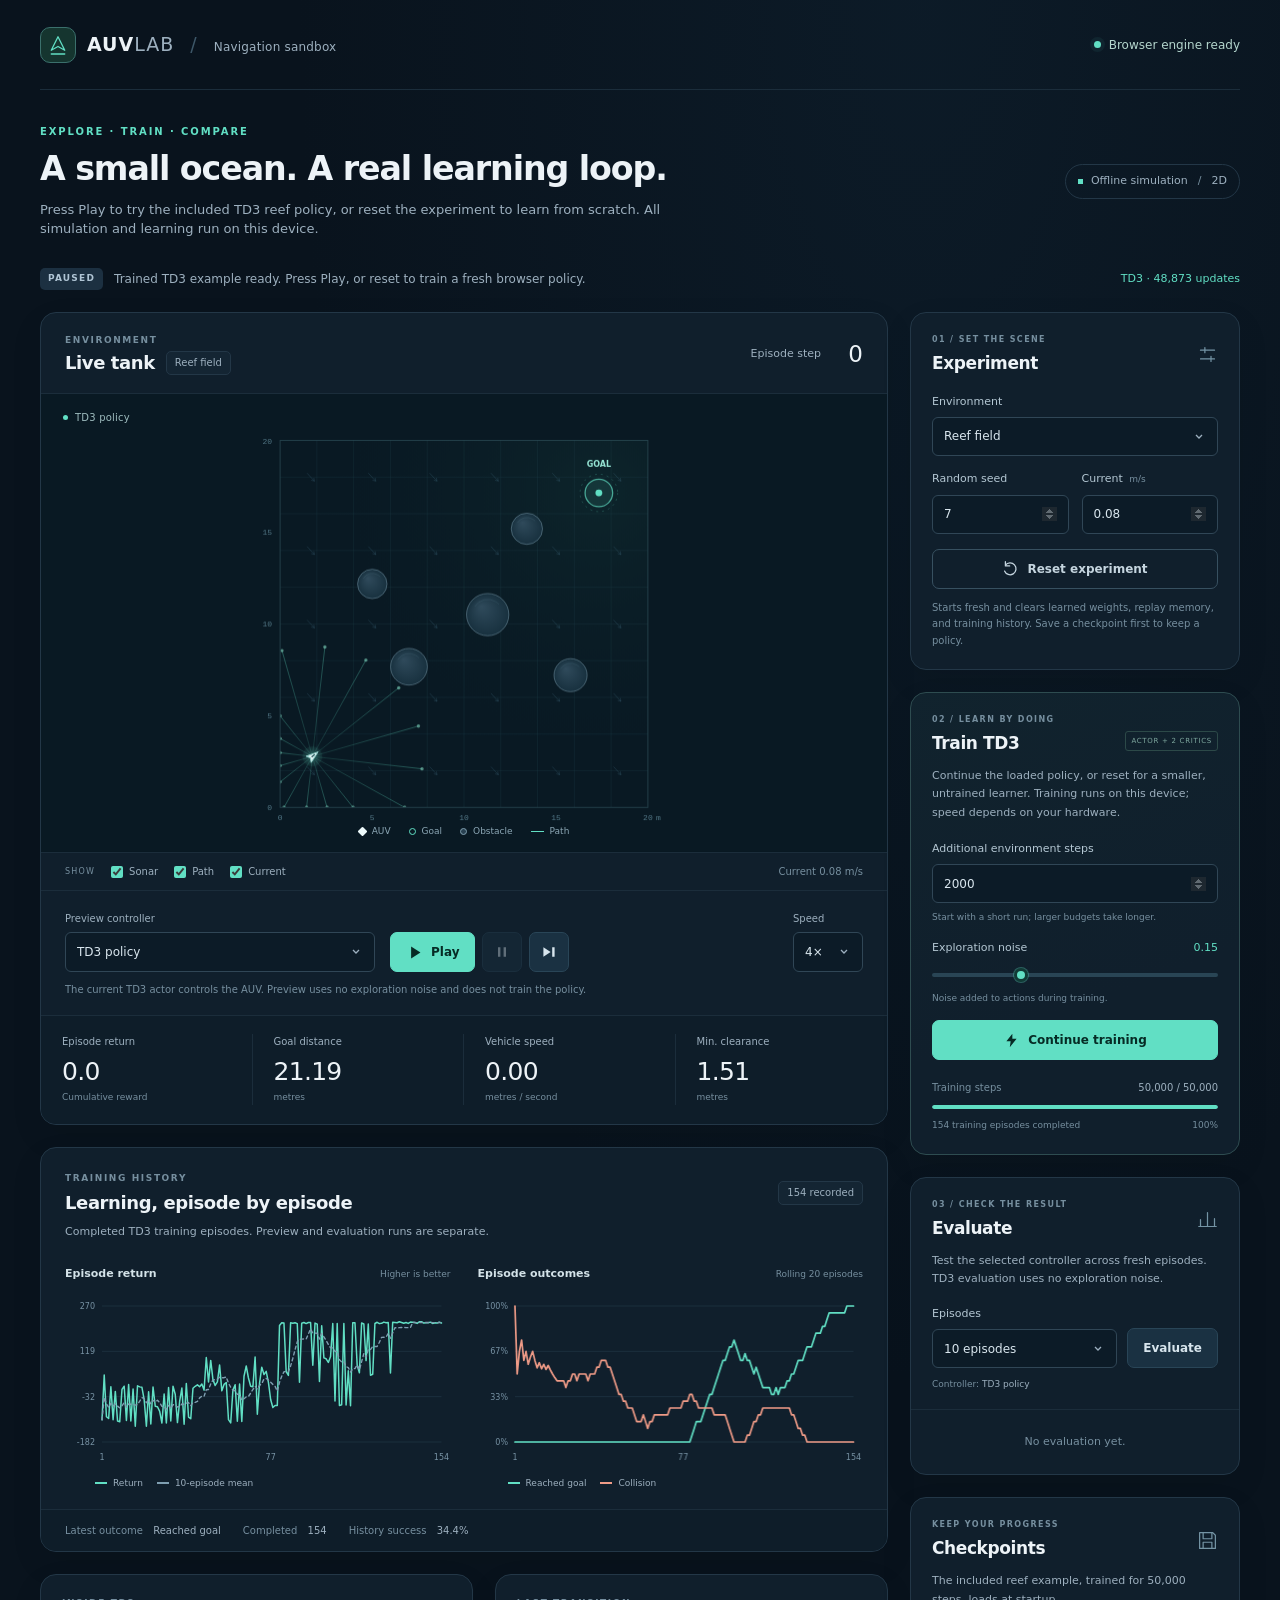
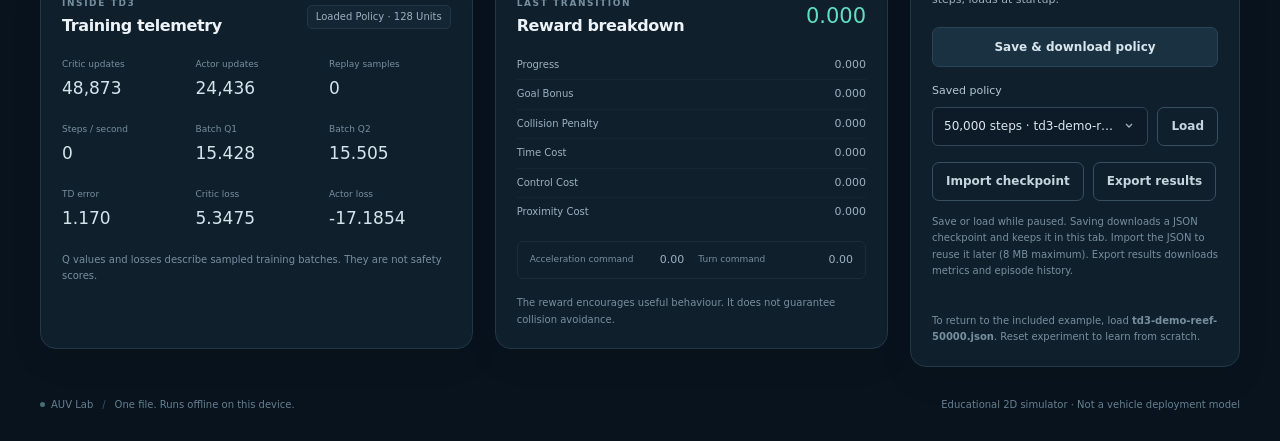
==== auv-practice.html @ dbd4e72c "Add standalone offline HTML simulator with real JavaScript TD3 training Embed the trained reef polic" ====
<!doctype html>
<html lang="en">
<head>
  <meta charset="utf-8">
  <meta name="viewport" content="width=device-width, initial-scale=1">
  <meta name="theme-color" content="#09151f">
  <title>AUV Lab · Offline TD3 simulator</title>
  <style>
:root{color-scheme:dark;--bg:#09131d;--panel:#101f2c;--panel-deep:#0b1924;--border:#233747;--border-soft:#1b2d3b;--text:#edf3f7;--muted:#9db0bf;--dim:#768f9f;--teal:#61dfc4;--teal-dark:#133d3d;--coral:#ef9b87;--blue:#83b5df;--radius:16px;--shadow:0 12px 34px #00000012}
*{box-sizing:border-box}html{scroll-behavior:smooth}body{margin:0;background:radial-gradient(ellipse at 72% 0%,#15304444 0%,transparent 48%),var(--bg);color:var(--text);font-family:Inter,ui-sans-serif,system-ui,-apple-system,BlinkMacSystemFont,"Segoe UI",sans-serif;font-size:14px;line-height:1.5;min-width:320px}button,input,select{font:inherit}button,select,input[type=range],input[type=checkbox]{cursor:pointer}button:disabled,select:disabled{cursor:not-allowed}button:disabled{opacity:.4}input,select{min-width:0}button,a,input,select,summary{-webkit-tap-highlight-color:transparent}button:focus-visible,a:focus-visible,input:focus-visible,select:focus-visible{outline:2px solid var(--teal);outline-offset:4px}button{transition:background .15s,border-color .15s,transform .15s}button:active:not(:disabled){transform:translateY(1px)}button svg{width:17px;height:17px;flex:none}svg{stroke-linecap:round;stroke-linejoin:round}h1,h2,h3,p{margin:0}h2{font-size:18px;font-weight:650;letter-spacing:-.4px;line-height:1.4}h3{font-size:13px;font-weight:600}strong{font-weight:650}a{color:inherit}canvas{display:block;width:100%;height:100%}[hidden]{display:none!important}.app-shell{max-width:1552px;padding:0 40px;margin:0 auto}.skip-link{position:absolute;top:-60px;left:20px;z-index:20;padding:10px 16px;background:var(--teal);color:#062c28;border-radius:6px}.skip-link:focus{top:12px}.masthead{display:flex;align-items:center;justify-content:space-between;gap:20px;min-height:90px;border-bottom:1px solid var(--border-soft)}.brand{display:flex;align-items:center;gap:11px;text-decoration:none;font-weight:750;font-size:19px;letter-spacing:1px}.brand-mark{width:36px;height:36px;display:grid;place-items:center;border:1px solid #3b706c;border-radius:10px;background:#15352f}.brand-mark svg{width:24px;height:24px;stroke:var(--teal);fill:none;stroke-width:1.7}.brand-light{font-weight:400;color:var(--muted)}.brand-divider{color:#3d5768;margin:0 16px;font-weight:300}.brand-detail{font-size:12px;color:var(--muted);font-weight:450;letter-spacing:.2px}.connection{display:flex;align-items:center;gap:8px;font-size:12px;color:var(--muted);flex:none}.status-dot{width:7px;height:7px;border-radius:50%;background:#e5bb76;box-shadow:0 0 0 4px #e5bb7610}.connection.connected .status-dot{background:var(--teal);box-shadow:0 0 0 4px #61dfc410}.connection.disconnected .status-dot{background:var(--coral);box-shadow:0 0 0 4px #ef9b8710}.connection.connected{color:#b4d6cd}.intro{display:flex;justify-content:space-between;gap:24px;align-items:center;padding:34px 0 25px}.eyebrow,.section-kicker{color:var(--teal);font-size:10px;font-weight:650;letter-spacing:1.9px;line-height:1.6}.eyebrow{margin-bottom:9px}h1{font-size:clamp(25px,2.6vw,36px);font-weight:600;letter-spacing:-1.1px;line-height:1.2}.intro-copy{color:var(--muted);font-size:13px;margin-top:11px;max-width:690px}.local-tag{display:flex;align-items:center;gap:8px;font-size:11px;color:var(--muted);border:1px solid var(--border);border-radius:100px;padding:8px 12px;white-space:nowrap}.tiny-square{width:5px;height:5px;background:var(--teal)}.tag-divider{color:var(--dim);margin:0 2px}.run-status{display:flex;align-items:center;gap:11px;margin-bottom:18px;font-size:12px;min-height:30px}.mode-pill{font-size:9px;letter-spacing:1.2px;font-weight:750;padding:4px 8px;border-radius:5px;background:#1c3041;color:#b0c5d5;white-space:nowrap}.mode-pill[data-mode=training],.mode-pill[data-mode=preview]{background:#163c37;color:var(--teal)}.mode-pill[data-mode=evaluating]{background:#193349;color:#a1ccf0}.mode-pill[data-mode=error]{background:#412a2b;color:var(--coral)}#run-message{color:var(--muted);line-height:1.5;overflow-wrap:anywhere}.policy-status{margin-left:auto;white-space:nowrap;color:var(--dim);font-size:11px}.policy-status.ready{color:var(--teal)}.error-banner{display:flex;gap:12px;align-items:center;padding:13px 15px;background:#3a2327;border:1px solid #7b4448;border-radius:10px;color:#ffd5cc;margin-bottom:14px;font-size:13px}.error-banner>svg{width:19px;height:19px;fill:none;stroke:currentColor;stroke-width:1.5;flex:none}.error-banner>span{flex:1;overflow-wrap:anywhere}.error-banner button{border:0;background:transparent;color:#ffd5cc;font-size:24px;padding:0 5px;line-height:1}.workspace{display:grid;grid-template-columns:minmax(0,1fr) 330px;gap:22px;align-items:start}.main-column,.control-column{display:flex;flex-direction:column;gap:22px;min-width:0}.panel{border:1px solid var(--border);border-radius:var(--radius);background:var(--panel);box-shadow:var(--shadow);overflow:hidden}.panel-heading{display:flex;align-items:center;justify-content:space-between;gap:12px;padding:23px 24px 0}.section-kicker{font-size:9px;letter-spacing:1.6px;margin-bottom:5px;color:var(--dim)}.subtle-badge{color:var(--muted);font-size:10px;line-height:1.4;font-weight:500;border:1px solid var(--border);background:#142533;padding:4px 8px;border-radius:5px;white-space:nowrap;letter-spacing:0}.tank-heading{padding:20px 24px 17px}.tank-heading h2{display:flex;align-items:center;gap:11px}.tank-heading .section-kicker{margin-bottom:3px}.episode-counter{display:flex;align-items:center;gap:12px;font-size:11px;color:var(--muted)}.episode-counter strong{font-variant-numeric:tabular-nums;font-size:23px;color:var(--text);font-weight:500;min-width:30px;text-align:right}.tank-wrap{position:relative;height:clamp(350px,36vw,535px);min-height:290px;border-top:1px solid var(--border-soft);border-bottom:1px solid var(--border-soft);background:#081721}.tank-corner-label{position:absolute;left:22px;top:16px;display:flex;align-items:center;gap:7px;color:#9dbbbd;font-size:10px;letter-spacing:.2px;pointer-events:none}.mini-dot{width:5px;height:5px;background:var(--teal);border-radius:50%}.tank-legend{position:absolute;bottom:14px;left:0;right:0;display:flex;justify-content:center;gap:18px;pointer-events:none;font-size:9px;color:#8ca7b5}.tank-legend span{display:flex;align-items:center;gap:6px}.tank-legend i{display:inline-block;width:7px;height:7px;flex:none}.legend-vehicle{background:#ecf9fa;transform:rotate(45deg);border-radius:1px}.legend-goal{border:1px solid var(--teal);border-radius:50%}.legend-obstacle{border:1px solid #7f9eae;background:#294151;border-radius:50%}.tank-legend .legend-path{width:13px;height:1px;background:var(--teal)}.tank-loading{position:absolute;inset:0;display:flex;justify-content:center;align-items:center;flex-direction:column;gap:18px;color:var(--muted);font-size:12px;background:#0b1924a0}.loading-orbit{display:block;width:40px;height:40px;border-radius:50%;border:1px solid #284f53;border-top-color:var(--teal);animation:rotate 1.4s linear infinite}@keyframes rotate{to{transform:rotate(360deg)}}.view-options{display:flex;align-items:center;gap:16px;font-size:10px;padding:11px 24px;border-bottom:1px solid var(--border-soft);color:var(--muted)}.view-options label{display:flex;align-items:center;gap:6px;cursor:pointer}.view-label{font-size:8px;letter-spacing:1.2px;color:var(--dim)}input[type=checkbox]{accent-color:var(--teal);width:12px;height:12px;margin:0}.current-readout{margin-left:auto;font-variant-numeric:tabular-nums;font-size:10px;color:var(--dim)}.transport{display:flex;align-items:flex-end;gap:15px;padding:20px 24px 0}.controller-field{flex:1;max-width:310px;min-width:145px}.transport label{display:block;font-size:10px;font-weight:500;color:var(--muted);margin-bottom:6px}.transport select{height:40px}.transport-buttons{display:flex;gap:7px;align-items:center}.speed-field{margin-left:auto;width:70px}.button{display:inline-flex;justify-content:center;align-items:center;gap:8px;min-height:40px;padding:10px 15px;border-radius:7px;border:1px solid transparent;font-size:12px;font-weight:600;line-height:1.5;white-space:nowrap;color:var(--text)}.button-primary{background:var(--teal);border-color:var(--teal);color:#062b25}.button-primary:hover:not(:disabled){background:#81eed6;border-color:#81eed6}.button-primary svg{fill:currentColor;stroke:none}.button-secondary{background:#1a3142;border-color:#294557;color:#d7e5ed}.button-secondary:hover:not(:disabled){background:#223e51;border-color:#3b5a6c}.button-outline{background:transparent;border-color:#375060;color:#c5d5df}.button-outline:hover:not(:disabled){background:#172c3b;border-color:#597080}.button-outline svg{fill:none;stroke:currentColor;stroke-width:1.5}.icon-button{width:40px;padding:9px;flex:none}.icon-button svg{fill:currentColor;stroke:none;width:16px;height:16px}.play-button{min-width:84px}.controller-note{font-size:10px;color:var(--dim);padding:10px 24px 17px;line-height:1.6;min-height:43px}.live-metrics{display:grid;grid-template-columns:repeat(4,minmax(0,1fr));gap:0;padding:18px 0 19px;border-top:1px solid var(--border-soft);background:#0e1d29}.live-metrics>div{padding:0 21px;border-right:1px solid var(--border-soft)}.live-metrics>div:last-child{border:0}.live-metrics span{display:block;font-size:10px;color:var(--muted);margin-bottom:5px}.live-metrics strong{display:block;font-size:25px;font-weight:500;letter-spacing:-.7px;line-height:1.4;font-variant-numeric:tabular-nums}.live-metrics small{display:block;font-size:9px;color:var(--dim);margin-top:2px}.panel-description{font-size:11px;color:var(--muted);line-height:1.7;padding:0 24px;margin-top:11px}.learning-panel>.panel-description{margin-top:8px}.chart-grid{display:grid;grid-template-columns:1fr 1fr;padding:24px 24px 19px;gap:27px}.chart-block{min-width:0}.chart-title{display:flex;align-items:center;justify-content:space-between;gap:8px;margin-bottom:13px}.chart-title h3{font-size:11px;font-weight:550;color:#d3e2e8}.chart-title>span{font-size:9px;color:var(--dim)}.chart-wrap{height:170px;position:relative}.chart-empty{position:absolute;inset:0;display:grid;place-items:center;text-align:center;color:var(--dim);font-size:10px;padding:20px;pointer-events:none}.chart-key{display:flex;gap:14px;justify-content:flex-start;font-size:9px;color:var(--muted);margin-top:11px;padding-left:30px}.chart-key>span{display:flex;align-items:center;gap:6px}.key-line{display:block;width:12px;height:2px}.teal{background:var(--teal)}.muted{background:#7e9eb1}.coral{background:var(--coral)}.history-summary{display:flex;gap:22px;padding:13px 24px;border-top:1px solid var(--border-soft);background:#0e1d29;font-size:10px;color:var(--dim);flex-wrap:wrap}.history-summary strong{margin-left:7px;font-weight:500;color:var(--muted)}.diagnostics-grid{display:grid;grid-template-columns:1.1fr 1fr;gap:22px}.diagnostics-grid h2{font-size:16px}.diagnostics-grid .panel-heading{padding:21px 21px 0}.telemetry-grid{padding:20px 21px 4px;display:grid;grid-template-columns:repeat(3,minmax(0,1fr));gap:21px 12px}.telemetry-grid span{display:block;color:var(--dim);font-size:9px;margin-bottom:5px}.telemetry-grid strong{display:block;color:#d2e4ed;font-size:17px;font-weight:500;font-variant-numeric:tabular-nums;overflow-wrap:anywhere}.fine-print{color:var(--dim);font-size:10px;line-height:1.65}.telemetry-panel>.fine-print,.reward-panel>.fine-print{padding:16px 21px 20px}.reward-total{font-size:21px;font-weight:500;font-variant-numeric:tabular-nums;color:var(--teal)}.reward-terms{padding:13px 21px 0;min-height:115px}.reward-term{display:flex;justify-content:space-between;gap:15px;font-size:10px;padding:6px 0;border-bottom:1px solid #1b2d3b80;color:var(--muted)}.reward-term:last-child{border:0}.reward-term strong{font-size:11px;font-weight:500;font-variant-numeric:tabular-nums}.reward-term .positive{color:var(--teal)}.reward-term .negative{color:var(--coral)}.empty-copy{color:var(--dim);font-size:10px;line-height:1.7;padding:10px 0}.action-readout{display:flex;margin:14px 21px 0;padding:10px 12px;border:1px solid var(--border-soft);border-radius:6px;gap:14px}.action-readout>div{flex:1;display:flex;align-items:center;justify-content:space-between;gap:8px;font-size:9px;color:var(--dim)}.action-readout strong{font-size:11px;color:var(--muted);font-variant-numeric:tabular-nums;font-weight:500}.control-panel .panel-heading{padding:21px 21px 0}.control-panel h2{font-size:17px}.control-panel .section-kicker{font-size:8px;letter-spacing:1.4px}.section-icon{width:21px;height:21px;fill:none;stroke:#7494a5;stroke-width:1.4}.form-stack{padding:18px 21px 20px;display:flex;flex-direction:column;gap:15px}.field{display:flex;flex-direction:column;gap:7px;min-width:0}.field>label,.label-row label{font-size:11px;font-weight:500;color:#b4c7d3}.label-unit{font-size:9px;color:var(--dim);margin-left:3px}.field-pair{display:grid;grid-template-columns:1fr 1fr;gap:13px}input[type=number],select{width:100%;height:39px;border:1px solid #304656;border-radius:6px;background:#0c1b27;color:#d9e6ee;padding:8px 11px;font-size:12px;line-height:1.4;transition:border-color .15s}select{appearance:none;background-image:url("data:image/svg+xml,%3Csvg xmlns='http://www.w3.org/2000/svg' width='12' height='12' viewBox='0 0 12 12'%3E%3Cpath d='m3 4 3 3 3-3' fill='none' stroke='%239db0bf' stroke-width='1.3'/%3E%3C/svg%3E");background-repeat:no-repeat;background-position:right 12px center;padding-right:29px;overflow:hidden;text-overflow:ellipsis}input[type=number]:hover,select:hover{border-color:#496273}input[type=number]:focus,select:focus{border-color:var(--teal)}input[type=number]{font-variant-numeric:tabular-nums}input[type=number]::-webkit-inner-spin-button{opacity:.35}input[type=range]{appearance:none;display:block;width:100%;height:4px;border-radius:3px;background:#294555;accent-color:var(--teal);margin:10px 0 7px}input[type=range]::-webkit-slider-thumb{appearance:none;width:14px;height:14px;background:var(--teal);border:3px solid #113b36;border-radius:50%;box-shadow:0 0 0 1px #61dfc455}input[type=range]::-moz-range-thumb{width:9px;height:9px;background:var(--teal);border:3px solid #113b36;border-radius:50%}.full-width{width:100%}.reset-note{margin-top:-4px}.config-dirty{font-size:10px;color:#e8c994;background:#3d342020;padding:7px 9px;border:1px solid #6b5d3540;border-radius:5px}.trainer-panel{border-color:#2e4c50;background:linear-gradient(160deg,#14333433,transparent 65%),var(--panel)}.algorithm-tag{color:#7fa89f;font-size:7px;letter-spacing:.7px;border:1px solid #2c4948;padding:4px 5px;border-radius:3px;white-space:nowrap;margin-top:12px}.control-panel>.panel-description{padding:0 21px;font-size:11px}.field-hint{font-size:9px;color:var(--dim);line-height:1.6}.label-row{display:flex;align-items:center;justify-content:space-between;gap:10px}.label-row output{font-size:11px;color:var(--teal);font-variant-numeric:tabular-nums}.training-progress{padding:0 21px 21px}.training-progress>div:first-child{display:flex;justify-content:space-between;gap:10px;font-size:10px;color:var(--dim)}.training-progress strong{font-size:10px;color:var(--muted);font-weight:500;font-variant-numeric:tabular-nums}progress{appearance:none;display:block;width:100%;height:4px;margin:10px 0;background:#233b47;border:0;border-radius:5px;overflow:hidden}progress::-webkit-progress-bar{background:#233b47}progress::-webkit-progress-value{background:var(--teal);border-radius:5px;transition:width .25s}progress::-moz-progress-bar{background:var(--teal)}.progress-caption{display:flex;justify-content:space-between;gap:10px;color:var(--dim);font-size:9px}.evaluation-controls{display:flex;align-items:flex-end;gap:10px;padding:17px 21px 0}.evaluation-controls>.field{flex:1}.evaluation-controls>.button{min-height:39px}.eval-controller{padding:9px 21px 0}.eval-controller strong{color:var(--muted);font-weight:500}.evaluation-empty{border-top:1px solid var(--border-soft);margin-top:17px;text-align:center;padding:24px 20px;color:var(--dim);font-size:11px}.evaluation-result-heading{display:flex;justify-content:space-between;gap:10px;margin:17px 21px 0;padding-top:15px;border-top:1px solid var(--border-soft);font-size:10px;color:var(--muted)}.evaluation-result-heading>span:last-child{color:var(--dim)}.evaluation-metrics{display:grid;grid-template-columns:1fr 1fr;padding:15px 21px 0;gap:17px 12px}.evaluation-metrics span{display:block;color:var(--dim);font-size:9px;margin-bottom:5px}.evaluation-metrics strong{font-weight:500;font-size:21px;line-height:1.3;font-variant-numeric:tabular-nums;letter-spacing:-.4px}.text-teal{color:var(--teal)}#evaluation-seed{padding:13px 21px 18px}.checkpoint-panel>#save-button{margin:18px 21px 0;width:calc(100% - 42px)}.checkpoint-load{display:flex;align-items:flex-end;gap:9px;padding:16px 21px 0}.checkpoint-load .field{flex:1;min-width:0}.checkpoint-load .button{padding:9px 13px;min-height:39px}.checkpoint-panel>.fine-print{padding:13px 21px 20px}.footer{display:flex;align-items:center;justify-content:space-between;gap:16px;padding:30px 0 28px;color:#648092;font-size:10px;line-height:1.6}.footer>span:first-child{display:flex;align-items:center;gap:6px}.footer-dot{display:inline-block;width:5px;height:5px;border-radius:50%;background:#456f71}.footer-separator{margin:0 3px;color:#365162}
@media(min-width:1400px){.workspace{grid-template-columns:minmax(0,1fr) 350px;gap:25px}.control-column{gap:22px}.tank-wrap{height:520px}.chart-wrap{height:190px}.transport{gap:20px}.controller-field{max-width:340px}}
@media(max-width:1100px){.app-shell{padding:0 25px}.workspace{grid-template-columns:minmax(0,1fr) 300px;gap:18px}.main-column,.control-column{gap:18px}.panel-heading{padding-left:20px;padding-right:20px}.transport{padding-left:18px;padding-right:18px;gap:10px}.controller-field{min-width:120px}.transport select{font-size:11px;padding-left:9px}.transport-buttons{gap:5px}.icon-button{width:35px;padding:8px}.play-button{min-width:70px;padding:10px}.speed-field{width:59px}.transport .speed-field select{padding-right:22px;background-position:right 8px center}.live-metrics>div{padding:0 14px}.live-metrics strong{font-size:23px}.diagnostics-grid{grid-template-columns:1fr}.chart-grid{padding-left:18px;padding-right:18px;gap:20px}.chart-title{align-items:flex-start;flex-direction:column;gap:2px}.chart-key{padding-left:24px;gap:10px;font-size:8px}.chart-wrap{height:160px}.tank-wrap{height:360px}.tank-legend{gap:12px}.intro-copy{max-width:600px}.local-tag{display:none}.view-options{padding:10px 18px;gap:12px}.current-readout{font-size:9px}.algorithm-tag{font-size:6px;letter-spacing:.3px;padding:4px}.control-panel .panel-heading{padding-left:18px;padding-right:18px}.form-stack{padding-left:18px;padding-right:18px}.control-panel>.panel-description{padding:0 18px}.telemetry-grid{grid-template-columns:repeat(3,1fr)}.reward-terms{min-height:0}}
@media(max-width:850px){.workspace{grid-template-columns:minmax(0,1fr) 280px;gap:15px}.app-shell{padding:0 19px}.masthead{min-height:76px}.brand-detail,.brand-divider{display:none}.intro{padding:27px 0 22px}h1{font-size:28px}.intro-copy{font-size:12px}.tank-heading{padding:16px 18px}.episode-counter{flex-direction:column;align-items:flex-end;gap:0;font-size:9px}.episode-counter strong{font-size:21px}.tank-heading h2{font-size:16px;flex-wrap:wrap;gap:7px}.tank-wrap{height:330px}.transport{flex-wrap:wrap;gap:11px}.controller-field{flex-basis:calc(100% - 75px);max-width:none}.transport-buttons{order:3;width:100%;gap:7px}.transport-buttons .play-button{flex:1}.transport-buttons .icon-button{width:47px}.speed-field{margin-left:0;width:63px}.view-options{gap:10px}.current-readout{display:none}.live-metrics{grid-template-columns:repeat(2,1fr);padding:0}.live-metrics>div{padding:13px 18px}.live-metrics>div:nth-child(2){border-right:0}.live-metrics>div:nth-child(-n+2){border-bottom:1px solid var(--border-soft)}.chart-grid{grid-template-columns:1fr;gap:24px}.chart-title{flex-direction:row;align-items:center}.chart-wrap{height:155px}.chart-key{font-size:9px}.history-summary{gap:8px 15px;padding:12px 18px}.learning-panel .panel-heading{align-items:flex-start}.learning-panel h2{font-size:16px}.learning-panel .subtle-badge{font-size:8px;padding:4px 6px}.learning-panel>.panel-description{padding:0 18px}.control-panel h2{font-size:16px}.algorithm-tag{display:none}.footer{flex-direction:column;align-items:flex-start;gap:6px}.policy-status{font-size:10px}.run-status{gap:8px;font-size:11px}.tank-corner-label{left:18px;top:14px;font-size:9px}.tank-legend{font-size:8px;gap:11px}}
@media(max-width:700px){.workspace{grid-template-columns:1fr;gap:18px}.app-shell{padding:0 16px}.masthead{min-height:70px}.brand{font-size:17px}.brand-mark{width:32px;height:32px}.connection{font-size:10px}.intro{padding:25px 0 20px}h1{font-size:29px;max-width:390px;letter-spacing:-.9px}.eyebrow{font-size:9px}.intro-copy{max-width:480px;line-height:1.7}.run-status{flex-wrap:wrap;row-gap:6px;margin-bottom:14px}.policy-status{margin-left:auto}.run-status #run-message{flex:1;min-width:180px}.tank-wrap{height:clamp(330px,80vw,470px)}.tank-heading h2{font-size:18px}.episode-counter{flex-direction:row;gap:12px;align-items:center}.episode-counter strong{font-size:24px}.episode-counter span{font-size:10px}.transport{flex-wrap:nowrap;padding-top:17px;gap:12px}.controller-field{flex:1;flex-basis:auto;min-width:120px}.transport-buttons{order:initial;width:auto;gap:6px}.transport-buttons .icon-button{width:37px}.transport-buttons .play-button{min-width:75px;flex:none}.speed-field{margin-left:auto;width:60px;flex:none}.live-metrics{grid-template-columns:repeat(4,1fr);padding:17px 0}.live-metrics>div{padding:0 15px}.live-metrics>div:nth-child(-n+2){border-bottom:0}.live-metrics>div:nth-child(2){border-right:1px solid var(--border-soft)}.live-metrics span{font-size:9px}.live-metrics strong{font-size:23px}.live-metrics small{font-size:8px}.chart-grid{grid-template-columns:1fr 1fr;gap:19px}.chart-title{flex-direction:column;align-items:flex-start;gap:3px}.chart-wrap{height:160px}.chart-key{font-size:8px;padding-left:22px;gap:8px}.chart-key>span{gap:4px}.diagnostics-grid{grid-template-columns:1fr 1fr;gap:16px}.diagnostics-grid .panel-heading{padding-left:17px;padding-right:17px}.diagnostics-grid h2{font-size:15px}.diagnostics-grid .subtle-badge{display:none}.telemetry-grid{padding:18px 17px 0;grid-template-columns:repeat(2,1fr);gap:16px 10px}.telemetry-panel>.fine-print,.reward-panel>.fine-print{padding:15px 17px 18px}.reward-terms{padding-left:17px;padding-right:17px}.action-readout{margin:14px 17px 0;flex-direction:column;gap:8px}.reward-total{font-size:18px}.control-column{display:grid;grid-template-columns:1fr 1fr;align-items:start;gap:16px}.control-panel .panel-heading{padding-left:18px;padding-right:18px}.control-panel .section-kicker{font-size:7px;letter-spacing:1px}.control-panel .form-stack{gap:14px}.checkpoint-panel{align-self:stretch}.footer{padding-top:25px}.current-readout{display:block}.view-options{padding-top:11px;padding-bottom:11px;gap:16px}.panel{border-radius:13px}.control-panel .field-pair{gap:10px}.field-pair .field>label{font-size:10px}.evaluation-controls{padding-left:18px;padding-right:18px;gap:8px}.evaluation-controls>.button{padding-left:11px;padding-right:11px}.control-panel .panel-description{font-size:10px}}
@media(max-width:450px){.app-shell{padding:0 12px}.connection{font-size:9px;gap:6px}.brand{gap:9px}.intro{padding-top:22px}h1{font-size:28px}.intro-copy{font-size:11px}.run-status #run-message{font-size:10px;min-width:160px}.policy-status{width:100%;margin-left:0;padding-left:0;font-size:10px}.tank-heading{padding:16px}.tank-heading h2{gap:7px}.episode-counter{gap:7px}.episode-counter span{font-size:9px}.tank-wrap{height:330px}.transport{gap:8px;padding-left:14px;padding-right:14px}.controller-field{min-width:110px}.transport-buttons{gap:4px}.transport-buttons .icon-button{width:31px;padding:7px}.transport-buttons .play-button{min-width:62px;padding:9px 8px;font-size:11px;gap:5px}.play-button svg{width:13px}.speed-field{width:51px}.transport select{font-size:10px;padding-left:8px;padding-right:21px;background-position:right 7px center}.controller-note{padding-left:14px;padding-right:14px;font-size:9px}.live-metrics>div{padding:0 10px}.live-metrics strong{font-size:21px}.live-metrics span{font-size:8px}.live-metrics small{font-size:7px}.tank-legend{gap:13px}.view-options{padding-left:15px;padding-right:15px;gap:12px}.current-readout{font-size:8px}.view-label{font-size:7px}.view-options label{font-size:9px}.chart-grid{grid-template-columns:1fr;gap:23px}.chart-title{flex-direction:row;align-items:center}.chart-title h3{font-size:12px}.chart-wrap{height:170px}.chart-key{font-size:9px;padding-left:31px;gap:16px}.diagnostics-grid{grid-template-columns:1fr}.telemetry-grid{grid-template-columns:repeat(3,1fr);gap:19px 12px}.diagnostics-grid .subtle-badge{display:inline-block}.diagnostics-grid h2{font-size:17px}.action-readout{flex-direction:row}.control-column{grid-template-columns:1fr}.control-panel .section-kicker{font-size:9px;letter-spacing:1.3px}.control-panel h2{font-size:18px}.control-panel .panel-description{font-size:12px}.form-stack .field>label,.label-row label{font-size:12px}.field-hint,.fine-print{font-size:10px}.control-panel input[type=number],.control-panel select{height:42px;font-size:13px}.control-panel .button{min-height:43px;font-size:12px}.control-panel .field-pair{gap:15px}.algorithm-tag{display:block;font-size:7px}.footer{font-size:9px}.history-summary{font-size:9px;gap:8px 14px}.panel-heading{padding-left:18px;padding-right:18px}.error-banner{font-size:11px;padding:11px}.field-pair .field>label{font-size:12px}}
@media(prefers-reduced-motion:reduce){html{scroll-behavior:auto}*,*::before,*::after{animation:none!important;transition:none!important}}

</style>
</head>
<body>
  <a class="skip-link" href="#simulation">Skip to simulator</a>
  <div class="app-shell">
    <header class="masthead">
      <a class="brand" href="#page-title" aria-label="AUV Lab home">
        <span class="brand-mark" aria-hidden="true"><svg viewBox="0 0 32 32"><path d="M7 23 16 5l9 18-9-5z"/><path d="M7 28h18"/></svg></span>
        <span>AUV<span class="brand-light">LAB</span><span class="brand-divider">/</span><span class="brand-detail">Navigation sandbox</span></span>
      </a>
      <div class="connection" id="connection-status" role="status" aria-live="polite"><span class="status-dot"></span><span id="connection-text">Starting browser engine</span></div>
    </header>

    <section class="intro" aria-labelledby="page-title">
      <div><p class="eyebrow">EXPLORE · TRAIN · COMPARE</p><h1 id="page-title">A small ocean. A real learning loop.</h1><p class="intro-copy">Press Play to try the included TD3 reef policy, or reset the experiment to learn from scratch. All simulation and learning run on this device.</p></div>
      <div class="local-tag"><span class="tiny-square" aria-hidden="true"></span> Offline simulation <span class="tag-divider">/</span> 2D</div>
    </section>

    <div id="error-banner" class="error-banner" role="alert" hidden><svg viewBox="0 0 24 24" aria-hidden="true"><path d="m12 3 10 18H2L12 3Z"/><path d="M12 9v5m0 3v.1"/></svg><span id="error-text"></span><button id="dismiss-error" type="button" aria-label="Dismiss error">×</button></div>
    <div class="run-status" id="run-status"><span id="mode-pill" class="mode-pill">STARTING</span><span id="run-message" role="status" aria-live="polite">Loading the browser engine and included reef policy.</span><span id="policy-status" class="policy-status">TD3 · loading example</span></div>

    <main>
      <div class="workspace">
        <div class="main-column">
          <section class="panel tank-panel" id="simulation" aria-labelledby="tank-title">
            <div class="panel-heading tank-heading"><div><p class="section-kicker">ENVIRONMENT</p><h2 id="tank-title">Live tank <span id="scenario-label" class="subtle-badge">—</span></h2></div><div class="episode-counter"><span>Episode step</span><strong id="episode-step">0</strong></div></div>
            <div class="tank-wrap" id="tank-wrap">
              <canvas id="tank-canvas" role="img" aria-label="Two-dimensional AUV navigation tank. Waiting for environment data.">The live simulation requires a browser with canvas support.</canvas>
              <div class="tank-corner-label"><span class="mini-dot" aria-hidden="true"></span><span id="active-controller">Waiting for simulator</span></div>
              <div id="tank-loading" class="tank-loading"><span class="loading-orbit" aria-hidden="true"></span><span>Starting the offline tank</span></div>
              <div class="tank-legend" aria-hidden="true"><span><i class="legend-vehicle"></i>AUV</span><span><i class="legend-goal"></i>Goal</span><span><i class="legend-obstacle"></i>Obstacle</span><span><i class="legend-path"></i>Path</span></div>
            </div>
            <div class="view-options"><span class="view-label">SHOW</span><label><input id="show-sonar" type="checkbox" checked> Sonar</label><label><input id="show-trail" type="checkbox" checked> Path</label><label><input id="show-current" type="checkbox" checked> Current</label><span id="current-vector" class="current-readout">Current —</span></div>
            <div class="transport">
              <div class="controller-field"><label for="controller">Preview controller</label><select id="controller"><option value="baseline">Map-aware baseline</option><option value="td3" selected>TD3 policy</option><option value="random">Random actions</option></select></div>
              <div class="transport-buttons"><button class="button button-primary play-button" id="play-button" type="button"><svg viewBox="0 0 20 20" aria-hidden="true"><path d="m6 3 11 7-11 7z"/></svg><span id="play-label">Play</span></button><button class="button button-secondary icon-button" id="pause-button" type="button" aria-label="Pause simulation and training" title="Pause simulation and training"><svg viewBox="0 0 20 20" aria-hidden="true"><path d="M5 4h3v12H5zm7 0h3v12h-3z"/></svg></button><button class="button button-secondary icon-button" id="step-button" type="button" aria-label="Advance one simulation step" title="Advance one simulation step"><svg viewBox="0 0 20 20" aria-hidden="true"><path d="m3 4 9 6-9 6zM14 4h3v12h-3z"/></svg></button></div>
              <div class="speed-field"><label for="preview-speed">Speed</label><select id="preview-speed"><option value="1">1×</option><option value="4" selected>4×</option><option value="12">12×</option></select></div>
            </div>
            <p class="controller-note" id="controller-note">Loading the included TD3 reef policy. Press Play when ready, or reset the experiment to learn from scratch.</p>
            <div class="live-metrics">
              <div><span>Episode return</span><strong id="episode-return">—</strong><small>Cumulative reward</small></div>
              <div><span>Goal distance</span><strong id="goal-distance">—</strong><small>metres</small></div>
              <div><span>Vehicle speed</span><strong id="vehicle-speed">—</strong><small>metres / second</small></div>
              <div><span>Min. clearance</span><strong id="min-clearance">—</strong><small>metres</small></div>
            </div>
          </section>

          <section class="panel learning-panel" aria-labelledby="learning-title">
            <div class="panel-heading"><div><p class="section-kicker">TRAINING HISTORY</p><h2 id="learning-title">Learning, episode by episode</h2></div><span class="subtle-badge" id="history-count">0 episodes</span></div>
            <p class="panel-description" id="history-window-note">Completed TD3 training episodes. Preview and evaluation runs are separate.</p>
            <div class="chart-grid">
              <div class="chart-block"><div class="chart-title"><h3>Episode return</h3><span>Higher is better</span></div><div class="chart-wrap"><canvas id="return-chart" role="img" aria-label="Episode return chart. No completed training episodes yet."></canvas><div id="return-empty" class="chart-empty">Training data will appear here.</div></div><div class="chart-key"><span><i class="key-line teal"></i>Return</span><span><i class="key-line muted"></i>10-episode mean</span></div></div>
              <div class="chart-block"><div class="chart-title"><h3>Episode outcomes</h3><span>Rolling 20 episodes</span></div><div class="chart-wrap"><canvas id="outcome-chart" role="img" aria-label="Rolling success and collision rates. No completed training episodes yet."></canvas><div id="outcome-empty" class="chart-empty">Complete an episode to see outcomes.</div></div><div class="chart-key"><span><i class="key-line teal"></i>Reached goal</span><span><i class="key-line coral"></i>Collision</span></div></div>
            </div>
            <div class="history-summary"><span>Latest outcome <strong id="last-outcome">—</strong></span><span>Completed <strong id="completed-episodes">0</strong></span><span>History success <strong id="history-success">—</strong></span></div>
          </section>

          <div class="diagnostics-grid">
            <section class="panel telemetry-panel" aria-labelledby="telemetry-title"><div class="panel-heading"><div><p class="section-kicker">INSIDE TD3</p><h2 id="telemetry-title">Training telemetry</h2></div><span class="subtle-badge" id="training-phase">Not started</span></div><div class="telemetry-grid"><div><span>Critic updates</span><strong id="critic-updates">0</strong></div><div><span>Actor updates</span><strong id="actor-updates">0</strong></div><div><span>Replay samples</span><strong id="buffer-size">0</strong></div><div><span>Steps / second</span><strong id="steps-per-second">—</strong></div><div><span>Batch Q1</span><strong id="q1">—</strong></div><div><span>Batch Q2</span><strong id="q2">—</strong></div><div><span>TD error</span><strong id="td-error">—</strong></div><div><span>Critic loss</span><strong id="critic-loss">—</strong></div><div><span>Actor loss</span><strong id="actor-loss">—</strong></div></div><p class="fine-print">Q values and losses describe sampled training batches. They are not safety scores.</p></section>
            <section class="panel reward-panel" aria-labelledby="reward-title"><div class="panel-heading"><div><p class="section-kicker">LAST TRANSITION</p><h2 id="reward-title">Reward breakdown</h2></div><strong id="last-reward" class="reward-total">—</strong></div><div id="reward-terms" class="reward-terms"><p class="empty-copy">Take a step to inspect the reward terms.</p></div><div class="action-readout"><div><span id="action-1-label">Action 1</span><strong id="action-1">—</strong></div><div><span id="action-2-label">Action 2</span><strong id="action-2">—</strong></div></div><p class="fine-print">The reward encourages useful behaviour. It does not guarantee collision avoidance.</p></section>
          </div>
        </div>

        <aside class="control-column" aria-label="Experiment controls">
          <section class="panel control-panel" aria-labelledby="experiment-title"><div class="panel-heading"><div><p class="section-kicker">01 / SET THE SCENE</p><h2 id="experiment-title">Experiment</h2></div><svg class="section-icon" viewBox="0 0 24 24" aria-hidden="true"><path d="M4 7h16M4 17h16M9 4v6m7 4v6"/></svg></div><div class="form-stack"><div class="field"><label for="scenario">Environment</label><select id="scenario"><option value="open">Open water</option><option value="reef" selected>Reef field</option><option value="channel">Narrow channel</option></select></div><div class="field-pair"><div class="field"><label for="seed">Random seed</label><input id="seed" type="number" min="0" max="2147483647" step="1" value="7" inputmode="numeric" required></div><div class="field"><label for="current-strength">Current <span class="label-unit">m/s</span></label><input id="current-strength" type="number" min="0" max="0.4" step="0.01" value="0.08" inputmode="decimal" required></div></div><div id="config-dirty" class="config-dirty" hidden>Settings changed. Reset to apply.</div><button id="reset-button" class="button button-outline full-width" type="button"><svg viewBox="0 0 20 20" aria-hidden="true"><path d="M4 6a7 7 0 1 1-1 7M4 2v5h5"/></svg>Reset experiment</button><p class="fine-print reset-note">Starts fresh and clears learned weights, replay memory, and training history. Save a checkpoint first to keep a policy.</p></div></section>

          <section class="panel control-panel trainer-panel" aria-labelledby="trainer-title"><div class="panel-heading"><div><p class="section-kicker">02 / LEARN BY DOING</p><h2 id="trainer-title">Train TD3</h2></div><span class="algorithm-tag">ACTOR + 2 CRITICS</span></div><p class="panel-description">Continue the loaded policy, or reset for a smaller, untrained learner. Training runs on this device; speed depends on your hardware.</p><div class="form-stack"><div class="field"><label for="training-steps">Additional environment steps</label><input id="training-steps" type="number" min="1" max="1000000" step="1" value="2000" inputmode="numeric" required><span class="field-hint">Start with a short run; larger budgets take longer.</span></div><div class="field"><div class="label-row"><label for="exploration-noise">Exploration noise</label><output id="noise-output" for="exploration-noise">0.10</output></div><input id="exploration-noise" type="range" min="0" max="0.5" step="0.01" value="0.1"><span class="field-hint">Noise added to actions during training.</span></div><button id="train-button" class="button button-primary full-width" type="button"><svg viewBox="0 0 20 20" aria-hidden="true"><path d="m11 2-7 9h5l-1 7 8-10h-5z"/></svg><span id="train-label">Train policy</span></button></div><div class="training-progress"><div><span id="progress-label">Training steps</span><strong id="training-progress-text">0 / 0</strong></div><progress id="training-progress" max="1" value="0" aria-label="Cumulative training step progress"></progress><div class="progress-caption"><span id="training-caption">Ready for the first run</span><span id="training-percent">0%</span></div></div></section>

          <section class="panel control-panel" aria-labelledby="evaluation-title"><div class="panel-heading"><div><p class="section-kicker">03 / CHECK THE RESULT</p><h2 id="evaluation-title">Evaluate</h2></div><svg class="section-icon" viewBox="0 0 24 24" aria-hidden="true"><path d="M4 20V12m8 8V4m8 16v-9M2 20h20"/></svg></div><p class="panel-description">Test the selected controller across fresh episodes. TD3 evaluation uses no exploration noise.</p><div class="evaluation-controls"><div class="field"><label for="evaluation-episodes">Episodes</label><select id="evaluation-episodes"><option value="5">5 episodes</option><option value="10" selected>10 episodes</option><option value="20">20 episodes</option><option value="50">50 episodes</option></select></div><button id="evaluate-button" class="button button-secondary" type="button">Evaluate</button></div><p class="field-hint eval-controller">Controller: <strong id="evaluation-controller">TD3 policy</strong></p><div id="evaluation-empty" class="evaluation-empty">No evaluation yet.</div><div id="evaluation-results" hidden><div class="evaluation-result-heading"><span id="evaluated-controller">—</span><span id="evaluated-episodes">—</span></div><div class="evaluation-metrics"><div><span>Reached goal</span><strong id="eval-success" class="text-teal">—</strong></div><div><span>Collision</span><strong id="eval-collision">—</strong></div><div><span>Mean return</span><strong id="eval-return">—</strong></div><div><span>Mean steps</span><strong id="eval-steps">—</strong></div></div><p id="evaluation-seed" class="fine-print"></p></div></section>

          <section class="panel control-panel checkpoint-panel" aria-labelledby="checkpoint-title"><div class="panel-heading"><div><p class="section-kicker">KEEP YOUR PROGRESS</p><h2 id="checkpoint-title">Checkpoints</h2></div><svg class="section-icon" viewBox="0 0 24 24" aria-hidden="true"><path d="M5 3h13l3 3v15H3V3h2Zm2 0v7h10V3M7 21v-7h10v7"/></svg></div><p class="panel-description">The included reef example, trained for 50,000 steps, loads at startup.</p><button id="save-button" class="button button-secondary full-width" type="button">Save &amp; download policy</button><div class="checkpoint-load"><div class="field"><label for="checkpoint-select">Saved policy</label><select id="checkpoint-select" disabled><option value="">Loading checkpoints…</option></select></div><button id="load-button" class="button button-outline" type="button" disabled>Load</button></div><div class="checkpoint-load"><button id="import-button" class="button button-outline" type="button" aria-describedby="checkpoint-file-help">Import checkpoint</button><button id="export-results-button" class="button button-outline" type="button">Export results</button></div><input id="import-file" type="file" accept=".json,application/json" aria-label="Choose a JSON checkpoint, maximum 8 MB" hidden><p class="fine-print" id="checkpoint-file-help">Save or load while paused. Saving downloads a JSON checkpoint and keeps it in this tab. Import the JSON to reuse it later (8 MB maximum). Export results downloads metrics and episode history.</p><p class="fine-print">To return to the included example, load <strong>td3-demo-reef-50000.json</strong>. Reset experiment to learn from scratch.</p></section>
        </aside>
      </div>
    </main>

    <footer class="footer"><span><span class="footer-dot" aria-hidden="true"></span> AUV Lab <span class="footer-separator">/</span> One file. Runs offline on this device.</span><span>Educational 2D simulator · Not a vehicle deployment model</span></footer>
  </div>
  <script id="auv-worker-source" type="application/json">"/* Offline AUV navigation environment. No DOM, network, or global random state.\n * The hand-written map-aware baseline is separate from learned TD3 actions.\n * Dynamics, observations, rewards, and terminal events match environment.py;\n * seeded courses use a JavaScript RNG, not NumPy's bit sequence.\n */\n(function (root) {\n  \"use strict\";\n\n  const TAU = 2 * Math.PI;\n  const DIAGONAL = Math.hypot(20, 20);\n  const CONSTANTS = Object.freeze({\n    WORLD_WIDTH: 20, WORLD_HEIGHT: 20, VEHICLE_RADIUS: 0.25,\n    GOAL_RADIUS: 0.75, MAX_SPEED: 1.8, MAX_YAW_RATE: 1.2,\n    ACCELERATION: 0.9, DRAG: 0.3, SONAR_RANGE: 6,\n    SONAR_RAYS: 16, OBSERVATION_DIM: 21, MAX_TRAIL: 600,\n  });\n  const MAPS = {\n    open: [],\n    reef: [[7, 7.7, 1], [11.3, 10.6, 1.15], [13.4, 15.1, 0.85],\n      [5.1, 12.3, 0.8], [15.7, 7.2, 0.9]],\n    channel: [[5.8, 9.4, 1.2], [8.8, 5.5, 1.2], [9.1, 13.1, 1.2],\n      [12.1, 8.9, 1.2], [12.5, 16.7, 1.2], [15.5, 12.4, 1.2]],\n  };\n  const clip = (value, lower, upper) => Math.max(lower, Math.min(upper, value));\n  function wrapAngle(angle) {\n    // JS remainder is signed; this reproduces Python's positive modulus.\n    return ((angle + Math.PI) % TAU + TAU) % TAU - Math.PI;\n  }\n  function validateSeed(seed) {\n    if (!Number.isSafeInteger(seed) || seed < 0) {\n      throw new RangeError(\"seed must be a nonnegative safe integer\");\n    }\n  }\n  function emptyReward() {\n    return {progress: 0, goal_bonus: 0, collision_penalty: 0,\n      time_cost: 0, control_cost: 0, proximity_cost: 0};\n  }\n\n  /** Local Mulberry32 stream with checkpointable Box-Muller normal state. */\n  class SeededRNG {\n    constructor(seed = 7) {\n      validateSeed(seed);\n      this._state = seed >>> 0;\n      this._normalSpare = null;\n    }\n    _next() {\n      this._state = (this._state + 0x6D2B79F5) >>> 0;\n      let value = this._state;\n      value = Math.imul(value ^ (value >>> 15), value | 1);\n      value ^= value + Math.imul(value ^ (value >>> 7), value | 61);\n      return ((value ^ (value >>> 14)) >>> 0) / 4294967296;\n    }\n    uniform(low = 0, high = 1) {\n      if (!Number.isFinite(low) || !Number.isFinite(high) || high < low\n          || !Number.isFinite(high - low)) {\n        throw new RangeError(\"uniform bounds must be finite and ordered\");\n      }\n      return low + (high - low) * this._next();\n    }\n    normal() {\n      if (this._normalSpare !== null) {\n        const result = this._normalSpare;\n        this._normalSpare = null;\n        return result;\n      }\n      const radius = Math.sqrt(-2 * Math.log(1 - this._next()));\n      const angle = TAU * this._next();\n      this._normalSpare = radius * Math.sin(angle);\n      return radius * Math.cos(angle);\n    }\n    integer(max) {\n      if (!Number.isSafeInteger(max) || max <= 0 || max > 4294967296) {\n        throw new RangeError(\"integer max must be in [1, 2^32]\");\n      }\n      // Rejection avoids bias when max does not divide 2^32.\n      const limit = Math.floor(4294967296 / max) * max;\n      let value;\n      do { value = Math.floor(this._next() * 4294967296); } while (value >= limit);\n      return value % max;\n    }\n    getState() {\n      return {algorithm: \"mulberry32-v1\", state: this._state,\n        normal_spare: this._normalSpare};\n    }\n    setState(state) {\n      if (!state || state.algorithm !== \"mulberry32-v1\"\n          || !Number.isInteger(state.state) || state.state < 0 || state.state > 0xFFFFFFFF\n          || !(state.normal_spare === null || Number.isFinite(state.normal_spare))) {\n        throw new RangeError(\"invalid random generator state\");\n      }\n      this._state = state.state >>> 0;\n      this._normalSpare = state.normal_spare;\n      return this;\n    }\n  }\n\n  function segmentCircleFraction(sx, sy, ex, ey, cx, cy, radius) {\n    const ox = sx - cx, oy = sy - cy, dx = ex - sx, dy = ey - sy;\n    const c = ox * ox + oy * oy - radius * radius;\n    if (c <= 1e-12) return 0;\n    const a = dx * dx + dy * dy;\n    if (a <= 1e-24) return null;\n    const b = 2 * (ox * dx + oy * dy);\n    const discriminant = b * b - 4 * a * c;\n    const tolerance = 1e-12 * Math.max(1, b * b, Math.abs(4 * a * c));\n    if (discriminant < -tolerance) return null;\n    const root = Math.sqrt(Math.max(0, discriminant));\n    const first = (-b - root) / (2 * a);\n    if (first >= -1e-12 && first <= 1 + 1e-12) return clip(first, 0, 1);\n    const second = (-b + root) / (2 * a);\n    return second >= -1e-12 && second <= 1 + 1e-12 ? clip(second, 0, 1) : null;\n  }\n\n  // Deterministic A* priority order: f score, path cost, grid x, then grid y.\n  function lessNode(a, b) {\n    return a.f < b.f || (a.f === b.f && (a.cost < b.cost\n      || (a.cost === b.cost && (a.x < b.x || (a.x === b.x && a.y < b.y)))));\n  }\n  class MinHeap {\n    constructor() { this.items = []; }\n    push(item) {\n      const items = this.items;\n      let i = items.length;\n      items.push(item);\n      while (i > 0) {\n        const p = (i - 1) >>> 1;\n        if (!lessNode(item, items[p])) break;\n        items[i] = items[p];\n        i = p;\n      }\n      items[i] = item;\n    }\n    pop() {\n      const items = this.items, first = items[0], last = items.pop();\n      if (items.length) {\n        let i = 0;\n        while (true) {\n          const left = 2 * i + 1;\n          if (left >= items.length) break;\n          const right = left + 1;\n          const next = right < items.length && lessNode(items[right], items[left]) ? right : left;\n          if (!lessNode(items[next], last)) break;\n          items[i] = items[next];\n          i = next;\n        }\n        items[i] = last;\n      }\n      return first;\n    }\n  }\n  function roundEven(value) {\n    const lower = Math.floor(value), fraction = value - lower;\n    return fraction === 0.5 ? lower + (lower % 2) : Math.round(value);\n  }\n\n  class AUVEnv {\n    constructor(config = {}) {\n      if (!config || typeof config !== \"object\" || Array.isArray(config)) {\n        throw new TypeError(\"config must be an object\");\n      }\n      const settings = Object.assign({scenario: \"reef\", seed: 7, current_strength: 0.08,\n        dt: 0.1, max_steps: 500, course_variety: true}, config);\n      if (!Object.prototype.hasOwnProperty.call(MAPS, settings.scenario)) {\n        throw new RangeError(\"scenario must be open, reef, or channel\");\n      }\n      validateSeed(settings.seed);\n      if (!Number.isFinite(settings.current_strength) || settings.current_strength < 0\n          || settings.current_strength > 0.4) {\n        throw new RangeError(\"current_strength must be finite and between 0 and 0.4 m/s\");\n      }\n      if (!Number.isFinite(settings.dt) || settings.dt <= 0 || settings.dt > 10) {\n        throw new RangeError(\"dt must be finite and in (0, 10] seconds\");\n      }\n      if (!Number.isSafeInteger(settings.max_steps) || settings.max_steps < 1) {\n        throw new RangeError(\"max_steps must be a positive safe integer\");\n      }\n      if (typeof settings.course_variety !== \"boolean\") {\n        throw new TypeError(\"course_variety must be a boolean\");\n      }\n      this.config = Object.freeze(settings);\n      this.rng = new SeededRNG(settings.seed);\n      this._angles = new Float64Array(16);\n      this._distances = new Float64Array(16);\n      this._endX = new Float64Array(16);\n      this._endY = new Float64Array(16);\n      this.reset(settings.seed);\n    }\n\n    /** With no seed, continue this environment's RNG stream. */\n    reset(seed, options) {\n      if (seed !== undefined && seed !== null) validateSeed(seed);\n      if (options !== undefined && options !== null\n          && (typeof options !== \"object\" || Array.isArray(options))) {\n        throw new TypeError(\"reset options must be an object\");\n      }\n      let variety = this.config.course_variety;\n      if (options && Object.prototype.hasOwnProperty.call(options, \"course_variety\")) {\n        if (typeof options.course_variety !== \"boolean\") {\n          throw new TypeError(\"course_variety reset option must be a boolean\");\n        }\n        variety = options.course_variety;\n      }\n      if (seed !== undefined && seed !== null) this.rng = new SeededRNG(seed);\n      this.position = [2, 3];\n      this.goal = [17, 17];\n      this.obstacles = MAPS[this.config.scenario].map(circle => circle.slice());\n      if (variety) {\n        for (let i = 0; i < 2; i++) this.position[i] += this.rng.uniform(-0.25, 0.25);\n        for (let i = 0; i < 2; i++) this.goal[i] += this.rng.uniform(-0.35, 0.35);\n        for (const obstacle of this.obstacles) {\n          obstacle[0] += this.rng.uniform(-0.18, 0.18);\n          obstacle[1] += this.rng.uniform(-0.18, 0.18);\n        }\n      }\n      const jitter = variety ? this.rng.uniform(-0.12, 0.12) : 0;\n      this.heading = wrapAngle(Math.atan2(this.goal[1] - this.position[1],\n        this.goal[0] - this.position[0]) + jitter);\n      this.speed = 0;\n      const currentAngle = variety ? this.rng.uniform(-Math.PI, Math.PI) : 0;\n      this.current = [this.config.current_strength * Math.cos(currentAngle),\n        this.config.current_strength * Math.sin(currentAngle)];\n      this.episode_step = 0;\n      this.episode_return = 0;\n      this.last_reward = 0;\n      this.outcome = \"running\";\n      this.reward_terms = emptyReward();\n      this.trail = [this.position.slice()];\n      this._heuristic_path = null;\n      return {observation: this._observation(), info: this._info()};\n    }\n\n    _collisionXY(sx, sy, ex, ey, extraMargin = 0) {\n      const radius = 0.25 + extraMargin, upperX = 20 - radius, upperY = 20 - radius;\n      if (sx < radius - 1e-12 || sy < radius - 1e-12\n          || sx > upperX + 1e-12 || sy > upperY + 1e-12) return 0;\n      const dx = ex - sx, dy = ey - sy;\n      let earliest = Infinity;\n      if (dx > 0 && ex >= upperX) earliest = Math.min(earliest, (upperX - sx) / dx);\n      else if (dx < 0 && ex <= radius) earliest = Math.min(earliest, (radius - sx) / dx);\n      if (dy > 0 && ey >= upperY) earliest = Math.min(earliest, (upperY - sy) / dy);\n      else if (dy < 0 && ey <= radius) earliest = Math.min(earliest, (radius - sy) / dy);\n      for (let i = 0; i < this.obstacles.length; i++) {\n        const obstacle = this.obstacles[i];\n        const fraction = segmentCircleFraction(sx, sy, ex, ey,\n          obstacle[0], obstacle[1], obstacle[2] + radius);\n        if (fraction !== null) earliest = Math.min(earliest, fraction);\n      }\n      return earliest === Infinity ? null : clip(earliest, 0, 1);\n    }\n\n    _collision_fraction(start, end, extraMargin = 0) {\n      return this._collisionXY(start[0], start[1], end[0], end[1], extraMargin);\n    }\n\n    step(action) {\n      if (this.outcome !== \"running\") throw new Error(\"The episode is over; call reset before stepping again\");\n      if (!action || action.length !== 2 || !Number.isFinite(action[0]) || !Number.isFinite(action[1])) {\n        throw new RangeError(\"action must have two finite numeric components\");\n      }\n      const accel = clip(action[0], -1, 1), turn = clip(action[1], -1, 1);\n      const px = this.position[0], py = this.position[1], dt = this.config.dt;\n      const previousDistance = Math.hypot(this.goal[0] - px, this.goal[1] - py);\n      const speed = clip(this.speed + dt * (0.9 * accel - 0.3 * this.speed), 0, 1.8);\n      const heading = wrapAngle(this.heading + dt * 1.2 * turn);\n      const ex = px + dt * (speed * Math.cos(heading) + this.current[0]);\n      const ey = py + dt * (speed * Math.sin(heading) + this.current[1]);\n      if (!Number.isFinite(ex) || !Number.isFinite(ey)) throw new RangeError(\"The proposed motion is not finite\");\n      const collision = this._collisionXY(px, py, ex, ey);\n      const goal = segmentCircleFraction(px, py, ex, ey, this.goal[0], this.goal[1], 0.75);\n      let fraction = 1;\n      if (collision !== null && (goal === null || collision <= goal + 1e-12)) {\n        fraction = collision;\n        this.outcome = \"collision\";\n      } else if (goal !== null) {\n        fraction = goal;\n        this.outcome = \"success\";\n      }\n      this.position = [clip(px + fraction * (ex - px), 0.25, 19.75),\n        clip(py + fraction * (ey - py), 0.25, 19.75)];\n      // Only position is clipped at contact; dynamics/costs retain the full dt.\n      this.speed = speed;\n      this.heading = heading;\n      this.episode_step++;\n      const terminated = this.outcome === \"success\" || this.outcome === \"collision\";\n      const truncated = this.episode_step >= this.config.max_steps && !terminated;\n      if (truncated) this.outcome = \"timeout\";\n      const clearance = this._min_clearance(), elapsedScale = dt / 0.1;\n      const near = Math.max(0, (0.75 - clearance) / 0.75);\n      this.reward_terms = {\n        progress: 6 * (previousDistance - Math.hypot(this.goal[0] - this.position[0], this.goal[1] - this.position[1])),\n        goal_bonus: this.outcome === \"success\" ? 100 : 0,\n        collision_penalty: this.outcome === \"collision\" ? -100 : 0,\n        time_cost: -0.02 * elapsedScale,\n        control_cost: -0.01 * elapsedScale * (accel * accel + 0.3 * turn * turn),\n        proximity_cost: -0.12 * elapsedScale * near * near,\n      };\n      const terms = this.reward_terms;\n      this.last_reward = terms.progress + terms.goal_bonus + terms.collision_penalty\n        + terms.time_cost + terms.control_cost + terms.proximity_cost;\n      this.episode_return += this.last_reward;\n      this.trail.push(this.position.slice());\n      if (this.trail.length > 600) this.trail.splice(0, this.trail.length - 600);\n      return {observation: this._observation(), reward: this.last_reward,\n        terminated, truncated, info: this._info()};\n    }\n\n    _min_clearance() {\n      const x = this.position[0], y = this.position[1];\n      let clearance = Math.min(x, y, 20 - x, 20 - y) - 0.25;\n      for (let i = 0; i < this.obstacles.length; i++) {\n        const obstacle = this.obstacles[i];\n        clearance = Math.min(clearance, Math.hypot(obstacle[0] - x, obstacle[1] - y) - obstacle[2] - 0.25);\n      }\n      return clearance < 0 && clearance > -1e-9 ? 0 : clearance;\n    }\n\n    _sonar() {\n      const x = this.position[0], y = this.position[1];\n      for (let i = 0; i < 16; i++) {\n        const angle = wrapAngle(this.heading + i * TAU / 16);\n        const dx = Math.cos(angle), dy = Math.sin(angle);\n        let distance = 6;\n        if (dx > 1e-12) distance = Math.min(distance, Math.max(0, (20 - x) / dx));\n        else if (dx < -1e-12) distance = Math.min(distance, Math.max(0, -x / dx));\n        if (dy > 1e-12) distance = Math.min(distance, Math.max(0, (20 - y) / dy));\n        else if (dy < -1e-12) distance = Math.min(distance, Math.max(0, -y / dy));\n        for (let j = 0; j < this.obstacles.length; j++) {\n          const obstacle = this.obstacles[j], rx = obstacle[0] - x, ry = obstacle[1] - y;\n          const projection = dx * rx + dy * ry;\n          const discriminant = obstacle[2] * obstacle[2] - (rx * rx + ry * ry - projection * projection);\n          if (discriminant >= -1e-12) {\n            const root = Math.sqrt(Math.max(discriminant, 0));\n            if (projection + root >= 0) distance = Math.min(distance, Math.max(projection - root, 0));\n          }\n        }\n        this._angles[i] = angle;\n        this._distances[i] = distance;\n        this._endX[i] = x + distance * dx;\n        this._endY[i] = y + distance * dy;\n      }\n    }\n\n    _observation() {\n      this._sonar();\n      const observation = new Float32Array(21);\n      for (let i = 0; i < 16; i++) observation[i] = this._distances[i] / 6;\n      const cosine = Math.cos(this.heading), sine = Math.sin(this.heading);\n      const gx = this.goal[0] - this.position[0], gy = this.goal[1] - this.position[1];\n      observation[16] = (cosine * gx + sine * gy) / DIAGONAL;\n      observation[17] = (-sine * gx + cosine * gy) / DIAGONAL;\n      observation[18] = this.speed / 1.8;\n      observation[19] = (cosine * this.current[0] + sine * this.current[1]) / 0.4;\n      observation[20] = (-sine * this.current[0] + cosine * this.current[1]) / 0.4;\n      for (let i = 0; i < 21; i++) {\n        if (!Number.isFinite(observation[i])) throw new RangeError(\"Environment state produced a non-finite observation\");\n        observation[i] = clip(observation[i], i < 16 || i === 18 ? 0 : -1, 1);\n      }\n      return observation;\n    }\n\n    _info() {\n      return {outcome: this.outcome, reward_terms: Object.assign({}, this.reward_terms),\n        distance_to_goal: Math.hypot(this.goal[0] - this.position[0], this.goal[1] - this.position[1]),\n        min_clearance: this._min_clearance()};\n    }\n\n    snapshot() {\n      this._sonar();\n      const info = this._info(), sonar = new Array(16);\n      for (let i = 0; i < 16; i++) {\n        sonar[i] = {angle: this._angles[i], distance: this._distances[i],\n          end_x: this._endX[i], end_y: this._endY[i]};\n      }\n      return {\n        world: {width: 20, height: 20},\n        vehicle: {x: this.position[0], y: this.position[1], heading: this.heading,\n          speed: this.speed, radius: 0.25},\n        goal: {x: this.goal[0], y: this.goal[1], radius: 0.75},\n        obstacles: this.obstacles.map(circle => ({x: circle[0], y: circle[1], radius: circle[2]})),\n        sonar,\n        current: {x: this.current[0], y: this.current[1]},\n        trail: this.trail.map(point => Array.from(point)),\n        episode_step: this.episode_step, episode_return: this.episode_return,\n        last_reward: this.last_reward, distance_to_goal: info.distance_to_goal,\n        min_clearance: info.min_clearance, outcome: this.outcome,\n        reward_terms: info.reward_terms,\n      };\n    }\n\n    _plan_heuristic_path() {\n      const resolution = 0.5, count = 41, size = count * count;\n      const sx = roundEven(this.position[0] / resolution), sy = roundEven(this.position[1] / resolution);\n      const gx = roundEven(this.goal[0] / resolution), gy = roundEven(this.goal[1] / resolution);\n      const start = sx * count + sy, goal = gx * count + gy;\n      const costs = new Float64Array(size); costs.fill(Infinity);\n      const parents = new Int32Array(size); parents.fill(-1);\n      const frontier = new MinHeap();\n      frontier.push({f: Math.hypot(sx - gx, sy - gy), cost: 0, x: sx, y: sy});\n      costs[start] = 0;\n      const offsets = [[1, 0], [-1, 0], [0, 1], [0, -1], [1, 1], [1, -1], [-1, 1], [-1, -1]];\n      let found = false;\n      while (frontier.items.length) {\n        const node = frontier.pop(), id = node.x * count + node.y;\n        if (node.cost > costs[id] + 1e-12) continue;\n        if (id === goal) { found = true; break; }\n        for (let i = 0; i < offsets.length; i++) {\n          const dx = offsets[i][0], dy = offsets[i][1], nx = node.x + dx, ny = node.y + dy;\n          if (nx < 0 || ny < 0 || nx >= count || ny >= count) continue;\n          if (this._collisionXY(node.x * resolution, node.y * resolution,\n            nx * resolution, ny * resolution, 0.4) !== null) continue;\n          const neighbor = nx * count + ny, candidate = node.cost + Math.hypot(dx, dy);\n          if (candidate < costs[neighbor]) {\n            costs[neighbor] = candidate;\n            parents[neighbor] = id;\n            frontier.push({f: candidate + Math.hypot(nx - gx, ny - gy),\n              cost: candidate, x: nx, y: ny});\n          }\n        }\n      }\n      if (!found) return [Array.from(this.goal)];\n      const route = [];\n      let node = goal;\n      while (true) {\n        route.push([Math.floor(node / count) * resolution, (node % count) * resolution]);\n        if (node === start) break;\n        node = parents[node];\n      }\n      route.reverse();\n      route.push(Array.from(this.goal));\n      return route;\n    }\n\n    /** Full-map A* steering demo; never called by step or a learned actor. */\n    heuristicAction() {\n      if (this.outcome !== \"running\") return new Float32Array(2);\n      if (this._heuristic_path === null) this._heuristic_path = this._plan_heuristic_path();\n      const path = this._heuristic_path, px = this.position[0], py = this.position[1];\n      while (path.length > 1 && Math.hypot(path[0][0] - px, path[0][1] - py) < 0.65) path.shift();\n      let target = path[0];\n      for (let i = 1; i < path.length; i++) {\n        const waypoint = path[i];\n        if (Math.hypot(waypoint[0] - px, waypoint[1] - py) > 2.5) break;\n        if (this._collisionXY(px, py, waypoint[0], waypoint[1], 0.28) !== null) break;\n        target = waypoint;\n      }\n      let dx = target[0] - px, dy = target[1] - py, length = Math.hypot(dx, dy);\n      if (length < 1e-9) {\n        dx = this.goal[0] - px; dy = this.goal[1] - py;\n        length = Math.max(Math.hypot(dx, dy), 1e-9);\n      }\n      const vx = 1.2 * dx / length - this.current[0], vy = 1.2 * dy / length - this.current[1];\n      const error = wrapAngle(Math.atan2(vy, vx) - this.heading);\n      const targetSpeed = Math.min(1.5, Math.hypot(vx, vy)) * Math.max(0.15, Math.cos(error));\n      const acceleration = (2 * (targetSpeed - this.speed) + 0.3 * this.speed) / 0.9;\n      const yaw = 2 * error / 1.2;\n      return new Float32Array([clip(acceleration, -1, 1), clip(yaw, -1, 1)]);\n    }\n  }\n\n  Object.assign(AUVEnv, CONSTANTS);\n  Object.assign(AUVEnv.prototype, CONSTANTS);\n  const exports = {AUVEnv, SeededRNG};\n  root.AUVEnvironment = exports;\n  if (typeof module !== \"undefined\" && module.exports) module.exports = exports;\n})(typeof globalThis !== \"undefined\" ? globalThis : self);\n\n/* Independently implemented, one-step TD3. No dependencies or network access.\n * Actions are normalized to [-1, 1]. This file works in a Worker and in Node.\n */\n(function (scope) {\n  \"use strict\";\n\n  function integer(value, name, minimum = 1, maximum = Number.MAX_SAFE_INTEGER) {\n    if (!Number.isSafeInteger(value) || value < minimum || value > maximum) {\n      throw new Error(`${name} must be an integer in [${minimum}, ${maximum}]`);\n    }\n    return value;\n  }\n\n  function finite(value, name) {\n    if (typeof value !== \"number\" || !Number.isFinite(value)) {\n      throw new Error(`${name} must be finite`);\n    }\n    return value;\n  }\n\n  function arrayLength(values, length, name) {\n    if (!values || values.length !== length) throw new Error(`${name} must have length ${length}`);\n  }\n\n  function finiteArray(values, length, name) {\n    arrayLength(values, length, name);\n    for (let i = 0; i < length; i++) {\n      if (typeof values[i] !== \"number\" || !Number.isFinite(values[i])) {\n        throw new Error(`${name}[${i}] must be finite`);\n      }\n    }\n  }\n\n  function clamp(value, low, high) { return Math.max(low, Math.min(high, value)); }\n\n  const DEFAULTS = Object.freeze({\n    hidden_dim: 64, learning_rate: 3e-4, discount: 0.99, tau: 0.005,\n    policy_noise: 0.2, noise_clip: 0.5, policy_delay: 2,\n    batch_size: 32, buffer_capacity: 50000,\n  });\n\n  class TD3Config {\n    constructor(options = {}) {\n      if (!options || typeof options !== \"object\" || Array.isArray(options)) {\n        throw new Error(\"TD3 configuration must be an object\");\n      }\n      for (const key of Object.keys(options)) {\n        if (!Object.hasOwn(DEFAULTS, key)) throw new Error(`Unknown TD3 setting: ${key}`);\n      }\n      const values = { ...DEFAULTS, ...options };\n      integer(values.hidden_dim, \"hidden_dim\", 1, 1024);\n      integer(values.batch_size, \"batch_size\", 1, 4096);\n      integer(values.buffer_capacity, \"buffer_capacity\", 1, 1000000);\n      integer(values.policy_delay, \"policy_delay\");\n      for (const key of [\"learning_rate\", \"discount\", \"tau\", \"policy_noise\", \"noise_clip\"]) {\n        finite(values[key], key);\n      }\n      if (values.learning_rate <= 0) throw new Error(\"learning_rate must be positive\");\n      if (values.discount < 0 || values.discount > 1 || values.tau < 0 || values.tau > 1) {\n        throw new Error(\"discount and tau must lie in [0, 1]\");\n      }\n      if (values.policy_noise < 0 || values.noise_clip < 0) throw new Error(\"Noise settings must be nonnegative\");\n      Object.assign(this, values);\n      Object.freeze(this);\n    }\n  }\n\n  class RNG {\n    constructor(seed = 7) {\n      integer(seed, \"seed\", 0, 0xffffffff);\n      this.state = (seed >>> 0) || 0x6d2b79f5;\n      this.spare = null;\n    }\n    uniform() {\n      let value = this.state;\n      value ^= value << 13;\n      value ^= value >>> 17;\n      value ^= value << 5;\n      this.state = value >>> 0;\n      return (this.state + 0.5) / 4294967296;\n    }\n    normal() {\n      if (this.spare !== null) {\n        const result = this.spare;\n        this.spare = null;\n        return result;\n      }\n      const radius = Math.sqrt(-2 * Math.log(this.uniform()));\n      const angle = 2 * Math.PI * this.uniform();\n      this.spare = radius * Math.sin(angle);\n      return radius * Math.cos(angle);\n    }\n    toJSON() { return { algorithm: \"xorshift32-boxmuller-v1\", state: this.state, spare: this.spare }; }\n    static fromJSON(value) {\n      if (!value || value.algorithm !== \"xorshift32-boxmuller-v1\") throw new Error(\"Unsupported RNG state\");\n      integer(value.state, \"RNG state\", 1, 0xffffffff);\n      if (value.spare !== null) finite(value.spare, \"RNG spare\");\n      const rng = new RNG(value.state);\n      rng.spare = value.spare;\n      return rng;\n    }\n  }\n\n  // Explicit little-endian float32 makes checkpoints portable and matches the\n  // Python exporter. Base64 contains only numeric tensors, never executable code.\n  function encodeFloat32(values) {\n    const bytes = new Uint8Array(values.length * 4);\n    const view = new DataView(bytes.buffer);\n    for (let i = 0; i < values.length; i++) {\n      const value = Math.fround(finite(values[i], \"Checkpoint parameter\"));\n      finite(value, \"Float32 checkpoint parameter\");\n      view.setFloat32(4 * i, value, true);\n    }\n    const parts = [];\n    for (let i = 0; i < bytes.length; i += 8192) {\n      parts.push(String.fromCharCode(...bytes.subarray(i, i + 8192)));\n    }\n    return btoa(parts.join(\"\"));\n  }\n\n  function decodeFloat32(encoded, length, name = \"Checkpoint tensor\") {\n    integer(length, \"Tensor length\", 0);\n    const byteLength = length * 4;\n    if (typeof encoded !== \"string\" || encoded.length !== 4 * Math.ceil(byteLength / 3)) {\n      throw new Error(`${name} has the wrong encoded length`);\n    }\n    let binary;\n    try { binary = atob(encoded); } catch (_) { throw new Error(`${name} is not valid base64`); }\n    if (binary.length !== byteLength) throw new Error(`${name} has the wrong byte length`);\n    const bytes = new Uint8Array(byteLength);\n    for (let i = 0; i < byteLength; i++) bytes[i] = binary.charCodeAt(i);\n    const view = new DataView(bytes.buffer);\n    const values = new Float32Array(length);\n    for (let i = 0; i < length; i++) {\n      values[i] = view.getFloat32(4 * i, true);\n      finite(values[i], name);\n    }\n    return values;\n  }\n\n  class MLP {\n    // Flat parameter order: row-major W1, b1, W2, b2, W3, b3.\n    constructor(inputDim, hiddenDim, outputDim, activation = \"linear\", rng = new RNG(7)) {\n      this.inputDim = integer(inputDim, \"Network input dimension\", 1, 8192);\n      this.hiddenDim = integer(hiddenDim, \"Network hidden dimension\", 1, 1024);\n      this.outputDim = integer(outputDim, \"Network output dimension\", 1, 1024);\n      if (activation !== \"linear\" && activation !== \"tanh\") throw new Error(\"Unknown output activation\");\n      this.activation = activation;\n      const widths = [inputDim, hiddenDim, hiddenDim, outputDim];\n      this.layers = [];\n      let size = 0;\n      for (let i = 0; i < 3; i++) {\n        const input = widths[i], output = widths[i + 1];\n        const layer = { input_dim: input, output_dim: output, w_offset: size,\n          b_offset: size + input * output, activation: i === 2 ? activation : \"relu\" };\n        this.layers.push(layer);\n        size += input * output + output;\n      }\n      this.params = new Float32Array(size);\n      this.gradients = new Float64Array(size);\n      this._workspaces = new Map();\n      this._cache = null;\n      if (rng !== null) {\n        for (const layer of this.layers) {\n          const bound = 1 / Math.sqrt(layer.input_dim);\n          const end = layer.b_offset + layer.output_dim;\n          for (let i = layer.w_offset; i < end; i++) this.params[i] = (2 * rng.uniform() - 1) * bound;\n        }\n      }\n    }\n\n    clone() {\n      const result = new MLP(this.inputDim, this.hiddenDim, this.outputDim, this.activation, null);\n      result.params.set(this.params);\n      return result;\n    }\n\n    _workspace(batchSize) {\n      let workspace = this._workspaces.get(batchSize);\n      if (!workspace) {\n        const widths = [this.inputDim, this.hiddenDim, this.hiddenDim, this.outputDim];\n        workspace = {\n          batchSize,\n          values: widths.map(width => new Float64Array(batchSize * width)),\n          deltas: widths.map(width => new Float64Array(batchSize * width)),\n        };\n        // Usually there are only inference (1) and training (batch_size) buffers.\n        // Bound retained workspaces when a caller probes many different sizes.\n        if (this._workspaces.size >= 4) this._workspaces.delete(this._workspaces.keys().next().value);\n        this._workspaces.set(batchSize, workspace);\n      }\n      return workspace;\n    }\n\n    forward(inputs, batchSize = 1, retain = false) {\n      integer(batchSize, \"Network batch size\", 1, 4096);\n      finiteArray(inputs, batchSize * this.inputDim, \"Network input\");\n      const workspace = this._workspace(batchSize);\n      workspace.values[0].set(inputs);\n      for (let index = 0; index < this.layers.length; index++) {\n        const layer = this.layers[index], input = workspace.values[index], output = workspace.values[index + 1];\n        const ni = layer.input_dim, no = layer.output_dim;\n        for (let batch = 0; batch < batchSize; batch++) {\n          const inputStart = batch * ni, outputStart = batch * no;\n          for (let row = 0; row < no; row++) {\n            let sum = this.params[layer.b_offset + row];\n            const start = layer.w_offset + row * ni;\n            for (let column = 0; column < ni; column++) sum += this.params[start + column] * input[inputStart + column];\n            if (!Number.isFinite(sum)) throw new Error(\"Non-finite network activation; learning stopped\");\n            output[outputStart + row] = layer.activation === \"relu\" ? Math.max(0, sum)\n              : layer.activation === \"tanh\" ? Math.tanh(sum) : sum;\n          }\n        }\n      }\n      this._cache = retain ? workspace : null;\n      // This view is reused by the next forward call of the same batch size.\n      return workspace.values[3];\n    }\n\n    zeroGrad() { this.gradients.fill(0); }\n\n    backward(outputGradient, options = {}) {\n      const accumulate = options.accumulateParameters !== false;\n      const returnInput = options.inputGradient !== false;\n      const workspace = this._cache;\n      if (!workspace) throw new Error(\"Backward requires a retained forward pass\");\n      finiteArray(outputGradient, workspace.batchSize * this.outputDim, \"Output gradient\");\n      workspace.deltas[3].set(outputGradient);\n      for (let index = 2; index >= 0; index--) {\n        const layer = this.layers[index], input = workspace.values[index], output = workspace.values[index + 1];\n        const delta = workspace.deltas[index + 1], previous = workspace.deltas[index];\n        const ni = layer.input_dim, no = layer.output_dim;\n        const computePrevious = index > 0 || returnInput;\n        if (computePrevious) previous.fill(0);\n        for (let batch = 0; batch < workspace.batchSize; batch++) {\n          const inputStart = batch * ni, outputStart = batch * no;\n          for (let row = 0; row < no; row++) {\n            const value = output[outputStart + row];\n            let derivative = delta[outputStart + row];\n            if (layer.activation === \"relu\" && value <= 0) derivative = 0;\n            else if (layer.activation === \"tanh\") derivative *= 1 - value * value;\n            if (!Number.isFinite(derivative)) throw new Error(\"Non-finite network gradient; learning stopped\");\n            if (accumulate) this.gradients[layer.b_offset + row] += derivative;\n            const start = layer.w_offset + row * ni;\n            for (let column = 0; column < ni; column++) {\n              if (accumulate) this.gradients[start + column] += derivative * input[inputStart + column];\n              if (computePrevious) previous[inputStart + column] += derivative * this.params[start + column];\n            }\n          }\n        }\n      }\n      this._cache = null;\n      return returnInput ? workspace.deltas[0] : null;\n    }\n\n    softUpdate(online, tau) {\n      arrayLength(online.params, this.params.length, \"Online parameters\");\n      for (let i = 0; i < this.params.length; i++) {\n        this.params[i] = (1 - tau) * this.params[i] + tau * online.params[i];\n        if (!Number.isFinite(this.params[i])) throw new Error(\"Non-finite target parameter; learning stopped\");\n      }\n    }\n  }\n\n  class Adam {\n    constructor(params, learningRate = 3e-4) {\n      this.params = params;\n      this.learningRate = finite(learningRate, \"Adam learning rate\");\n      if (learningRate <= 0) throw new Error(\"Adam learning rate must be positive\");\n      this.m = new Float32Array(params.length);\n      this.v = new Float32Array(params.length);\n      this.t = 0;\n    }\n\n    step(gradients) {\n      finiteArray(gradients, this.params.length, \"Parameter gradient\");\n      this.t = integer(this.t + 1, \"Adam step\");\n      const correction1 = 1 - Math.pow(0.9, this.t);\n      const correction2 = Math.sqrt(1 - Math.pow(0.999, this.t));\n      const stepSize = this.learningRate / correction1;\n      for (let i = 0; i < this.params.length; i++) {\n        const gradient = gradients[i];\n        this.m[i] = 0.9 * this.m[i] + 0.1 * gradient;\n        this.v[i] = 0.999 * this.v[i] + 0.001 * gradient * gradient;\n        if (!Number.isFinite(this.m[i]) || !Number.isFinite(this.v[i])) {\n          throw new Error(\"Non-finite Adam moment; learning stopped\");\n        }\n        const denominator = Math.sqrt(this.v[i]) / correction2 + 1e-8;\n        this.params[i] -= stepSize * this.m[i] / denominator;\n        if (!Number.isFinite(this.params[i])) throw new Error(\"Non-finite learned parameter; learning stopped\");\n      }\n    }\n\n    toJSON() { return { step: this.t, m: encodeFloat32(this.m), v: encodeFloat32(this.v) }; }\n    loadJSON(value) {\n      if (!value || typeof value !== \"object\") throw new Error(\"Missing Adam state\");\n      const step = integer(value.step, \"Adam step\", 0);\n      const m = decodeFloat32(value.m, this.params.length, \"Adam first moment\");\n      const v = decodeFloat32(value.v, this.params.length, \"Adam second moment\");\n      for (let i = 0; i < v.length; i++) if (v[i] < 0) throw new Error(\"Adam second moments must be nonnegative\");\n      this.m.set(m);\n      this.v.set(v);\n      this.t = step;\n    }\n  }\n\n  class ReplayBuffer {\n    constructor(obsDim, actionDim, capacity = 50000, seed = 7) {\n      this.obsDim = integer(obsDim, \"Observation dimension\", 1, 4096);\n      this.actionDim = integer(actionDim, \"Action dimension\", 1, 64);\n      this.capacity = integer(capacity, \"Replay capacity\", 1, 1000000);\n      this.observations = new Float32Array(capacity * obsDim);\n      this.actions = new Float32Array(capacity * actionDim);\n      this.rewards = new Float32Array(capacity);\n      this.next_observations = new Float32Array(capacity * obsDim);\n      this.not_done = new Float32Array(capacity);\n      this.rng = new RNG(seed);\n      this.position = 0;\n      this._size = 0;\n    }\n    get length() { return this._size; }\n\n    add(obs, action, reward, nextObs, terminated) {\n      finiteArray(obs, this.obsDim, \"Observation\");\n      finiteArray(nextObs, this.obsDim, \"Next observation\");\n      finiteArray(action, this.actionDim, \"Action\");\n      finite(Math.fround(finite(reward, \"Reward\")), \"Float32 reward\");\n      if (![true, false, 0, 1].includes(terminated)) throw new Error(\"terminated must be a boolean or 0 or 1\");\n      for (let i = 0; i < action.length; i++) if (Math.abs(action[i]) > 1) throw new Error(\"Actions must lie in [-1, 1]\");\n      for (let i = 0; i < this.obsDim; i++) {\n        finite(Math.fround(obs[i]), \"Float32 observation\");\n        finite(Math.fround(nextObs[i]), \"Float32 next observation\");\n      }\n      this.observations.set(obs, this.position * this.obsDim);\n      this.next_observations.set(nextObs, this.position * this.obsDim);\n      this.actions.set(action, this.position * this.actionDim);\n      this.rewards[this.position] = reward;\n      // A timeout resets the rollout, but only true termination removes bootstrap.\n      this.not_done[this.position] = 1 - Number(terminated);\n      this.position = (this.position + 1) % this.capacity;\n      this._size = Math.min(this._size + 1, this.capacity);\n    }\n\n    sample(batchSize) {\n      integer(batchSize, \"Replay batch size\", 1, 4096);\n      if (!this._size) throw new Error(\"Cannot sample empty replay\");\n      const batch = {\n        observations: new Float32Array(batchSize * this.obsDim),\n        actions: new Float32Array(batchSize * this.actionDim),\n        rewards: new Float32Array(batchSize),\n        next_observations: new Float32Array(batchSize * this.obsDim),\n        not_done: new Float32Array(batchSize), batch_size: batchSize,\n      };\n      for (let row = 0; row < batchSize; row++) {\n        const index = Math.floor(this.rng.uniform() * this._size);\n        for (let i = 0; i < this.obsDim; i++) {\n          batch.observations[row * this.obsDim + i] = this.observations[index * this.obsDim + i];\n          batch.next_observations[row * this.obsDim + i] = this.next_observations[index * this.obsDim + i];\n        }\n        for (let i = 0; i < this.actionDim; i++) batch.actions[row * this.actionDim + i] = this.actions[index * this.actionDim + i];\n        batch.rewards[row] = this.rewards[index];\n        batch.not_done[row] = this.not_done[index];\n      }\n      return batch;\n    }\n  }\n\n  class TD3 {\n    constructor(obsDim = 21, actionDim = 2, config = {}, seed = 7) {\n      this.obsDim = integer(obsDim, \"Observation dimension\", 1, 4096);\n      this.actionDim = integer(actionDim, \"Action dimension\", 1, 64);\n      this.config = new TD3Config(config);\n      const initialization = new RNG(seed), width = this.config.hidden_dim;\n      this.actor = new MLP(obsDim, width, actionDim, \"tanh\", initialization);\n      this.q1 = new MLP(obsDim + actionDim, width, 1, \"linear\", initialization);\n      this.q2 = new MLP(obsDim + actionDim, width, 1, \"linear\", initialization);\n      this.actorTarget = this.actor.clone();\n      this.q1Target = this.q1.clone();\n      this.q2Target = this.q2.clone();\n      this.optimizers = {\n        actor: new Adam(this.actor.params, this.config.learning_rate),\n        q1: new Adam(this.q1.params, this.config.learning_rate),\n        q2: new Adam(this.q2.params, this.config.learning_rate),\n      };\n      this.rng = new RNG((seed ^ 0x9e3779b9) >>> 0);\n      this.updates = 0;\n      this.actor_updates = 0;\n      this._scratch = null;\n    }\n\n    selectAction(obs) {\n      finiteArray(obs, this.obsDim, \"Observation\");\n      return Float32Array.from(this.actor.forward(obs));\n    }\n\n    actionValues(obs, action) {\n      finiteArray(obs, this.obsDim, \"Observation\");\n      finiteArray(action, this.actionDim, \"Action\");\n      const input = new Float32Array(this.obsDim + this.actionDim);\n      input.set(obs);\n      for (let i = 0; i < action.length; i++) {\n        if (Math.abs(action[i]) > 1) throw new Error(\"Actions must lie in [-1, 1]\");\n        input[this.obsDim + i] = action[i];\n      }\n      return [this.q1.forward(input)[0], this.q2.forward(input)[0]];\n    }\n\n    _targetActions(nextObs, batchSize, output = new Float32Array(batchSize * this.actionDim)) {\n      const proposed = this.actorTarget.forward(nextObs, batchSize);\n      for (let i = 0; i < output.length; i++) {\n        const noise = clamp(this.rng.normal() * this.config.policy_noise, -this.config.noise_clip, this.config.noise_clip);\n        output[i] = clamp(proposed[i] + noise, -1, 1);\n        if (!Number.isFinite(output[i])) throw new Error(\"Non-finite target action\");\n      }\n      return output;\n    }\n\n    _join(observations, actions, output, batchSize) {\n      const width = this.obsDim + this.actionDim;\n      for (let row = 0; row < batchSize; row++) {\n        for (let i = 0; i < this.obsDim; i++) output[row * width + i] = observations[row * this.obsDim + i];\n        for (let i = 0; i < this.actionDim; i++) output[row * width + this.obsDim + i] = actions[row * this.actionDim + i];\n      }\n    }\n\n    _workspace() {\n      if (!this._scratch) {\n        const size = this.config.batch_size, joined = size * (this.obsDim + this.actionDim);\n        this._scratch = {\n          current: new Float32Array(joined), next: new Float32Array(joined), actorInput: new Float32Array(joined),\n          targetActions: new Float32Array(size * this.actionDim), target: new Float64Array(size),\n          gradient1: new Float64Array(size), gradient2: new Float64Array(size),\n          actorCriticGradient: new Float64Array(size), actorGradient: new Float64Array(size * this.actionDim),\n        };\n      }\n      return this._scratch;\n    }\n\n    update(buffer) {\n      if (!buffer || buffer.obsDim !== this.obsDim || buffer.actionDim !== this.actionDim) {\n        throw new Error(\"Replay dimensions do not match the learner\");\n      }\n      const size = this.config.batch_size, batch = buffer.sample(size), work = this._workspace();\n      this._targetActions(batch.next_observations, size, work.targetActions);\n      this._join(batch.next_observations, work.targetActions, work.next, size);\n      const next1 = this.q1Target.forward(work.next, size), next2 = this.q2Target.forward(work.next, size);\n      for (let i = 0; i < size; i++) {\n        if (batch.not_done[i] !== 0 && batch.not_done[i] !== 1) throw new Error(\"Invalid replay continuation mask\");\n        work.target[i] = batch.rewards[i] + this.config.discount * batch.not_done[i] * Math.min(next1[i], next2[i]);\n        finite(work.target[i], \"TD target\");\n      }\n      this._join(batch.observations, batch.actions, work.current, size);\n      const current1 = this.q1.forward(work.current, size, true);\n      const current2 = this.q2.forward(work.current, size, true);\n      let loss = 0, q1Mean = 0, q2Mean = 0, error = 0;\n      for (let i = 0; i < size; i++) {\n        const first = current1[i] - work.target[i], second = current2[i] - work.target[i];\n        loss += (first * first + second * second) / size;\n        error += (Math.abs(first) + Math.abs(second)) / (2 * size);\n        q1Mean += current1[i] / size;\n        q2Mean += current2[i] / size;\n        work.gradient1[i] = 2 * first / size;\n        work.gradient2[i] = 2 * second / size;\n      }\n      finite(loss, \"Critic loss\");\n      this.q1.zeroGrad(); this.q2.zeroGrad();\n      this.q1.backward(work.gradient1, { inputGradient: false });\n      this.q2.backward(work.gradient2, { inputGradient: false });\n      finiteArray(this.q1.gradients, this.q1.params.length, \"Q1 gradient\");\n      finiteArray(this.q2.gradients, this.q2.params.length, \"Q2 gradient\");\n      this.optimizers.q1.step(this.q1.gradients);\n      this.optimizers.q2.step(this.q2.gradients);\n      this.updates++;\n      let actorLoss = null;\n      if (this.updates % this.config.policy_delay === 0) {\n        const proposed = this.actor.forward(batch.observations, size, true);\n        this._join(batch.observations, proposed, work.actorInput, size);\n        const policyValues = this.q1.forward(work.actorInput, size, true);\n        actorLoss = 0;\n        for (let i = 0; i < size; i++) actorLoss -= policyValues[i] / size;\n        finite(actorLoss, \"Actor loss\");\n        work.actorCriticGradient.fill(-1 / size);\n        // Derivative through Q1's action input, without critic parameter updates.\n        const inputGradient = this.q1.backward(work.actorCriticGradient, { accumulateParameters: false });\n        const width = this.obsDim + this.actionDim;\n        for (let row = 0; row < size; row++) {\n          for (let i = 0; i < this.actionDim; i++) work.actorGradient[row * this.actionDim + i] = inputGradient[row * width + this.obsDim + i];\n        }\n        this.actor.zeroGrad();\n        this.actor.backward(work.actorGradient, { inputGradient: false });\n        this.optimizers.actor.step(this.actor.gradients);\n        this.actorTarget.softUpdate(this.actor, this.config.tau);\n        this.q1Target.softUpdate(this.q1, this.config.tau);\n        this.q2Target.softUpdate(this.q2, this.config.tau);\n        this.actor_updates++;\n      }\n      // Q values and absolute TD error refer to the pre-update sampled batch.\n      return { critic_loss: loss, actor_loss: actorLoss, q1: q1Mean, q2: q2Mean,\n        td_error: error, updates: this.updates, actor_updates: this.actor_updates };\n    }\n\n    toJSON() {\n      return {\n        version: 1, obs_dim: this.obsDim, action_dim: this.actionDim, config: { ...this.config },\n        updates: this.updates, actor_updates: this.actor_updates,\n        networks: {\n          actor: encodeFloat32(this.actor.params), actor_target: encodeFloat32(this.actorTarget.params),\n          q1: encodeFloat32(this.q1.params), q1_target: encodeFloat32(this.q1Target.params),\n          q2: encodeFloat32(this.q2.params), q2_target: encodeFloat32(this.q2Target.params),\n        },\n        optimizers: { actor: this.optimizers.actor.toJSON(), q1: this.optimizers.q1.toJSON(), q2: this.optimizers.q2.toJSON() },\n        rng: this.rng.toJSON(),\n      };\n    }\n\n    static fromJSON(payload) {\n      if (!payload || payload.version !== 1) throw new Error(\"Unsupported TD3 checkpoint version\");\n      integer(payload.obs_dim, \"Checkpoint observation dimension\", 1, 4096);\n      integer(payload.action_dim, \"Checkpoint action dimension\", 1, 64);\n      if (!payload.config || typeof payload.config !== \"object\"\n          || Object.keys(DEFAULTS).some(key => !Object.hasOwn(payload.config, key))) {\n        throw new Error(\"Checkpoint configuration is incomplete\");\n      }\n      integer(payload.updates, \"Update count\", 0);\n      integer(payload.actor_updates, \"Actor update count\", 0);\n      if (payload.actor_updates > payload.updates) throw new Error(\"Actor updates cannot exceed critic updates\");\n      const agent = new TD3(payload.obs_dim, payload.action_dim, payload.config);\n      if (!payload.networks || !payload.optimizers) throw new Error(\"Checkpoint lacks networks or optimizers\");\n      const names = { actor: \"actor\", actor_target: \"actorTarget\", q1: \"q1\", q1_target: \"q1Target\", q2: \"q2\", q2_target: \"q2Target\" };\n      for (const [key, attribute] of Object.entries(names)) {\n        const network = agent[attribute];\n        network.params.set(decodeFloat32(payload.networks[key], network.params.length, key));\n      }\n      for (const key of [\"actor\", \"q1\", \"q2\"]) {\n        agent.optimizers[key].loadJSON(payload.optimizers[key]);\n        const expected = key === \"actor\" ? payload.actor_updates : payload.updates;\n        if (agent.optimizers[key].t !== expected) throw new Error(`${key} optimizer step does not match the learner counter`);\n      }\n      agent.rng = RNG.fromJSON(payload.rng);\n      agent.updates = payload.updates;\n      agent.actor_updates = payload.actor_updates;\n      return agent;\n    }\n  }\n\n  const api = { TD3, TD3Config, ReplayBuffer, MLP, Adam, RNG, encodeFloat32, decodeFloat32 };\n  scope.AUVTD3 = api;\n  if (typeof module !== \"undefined\" && module.exports) module.exports = api;\n})(globalThis);\n\n/* Single-user simulation lifecycle. All computation runs inside a Blob Worker. */\n(() => {\n  \"use strict\";\n  const { AUVEnv, SeededRNG } = globalThis.AUVEnvironment;\n  const { TD3, ReplayBuffer } = globalThis.AUVTD3;\n  const now = () => performance.now();\n  const clone = value => JSON.parse(JSON.stringify(value));\n  const bounded = (value, low, high, name, integer = false) => {\n    if (typeof value !== \"number\" || !Number.isFinite(value) || value < low || value > high || (integer && !Number.isInteger(value))) {\n      throw new Error(`${name} must be ${integer ? \"an integer \" : \"\"}between ${low} and ${high}.`);\n    }\n    return value;\n  };\n  const trainingDefaults = () => ({\n    steps: 0, total_steps: 0, updates: 0, actor_updates: 0, episodes: 0,\n    buffer_size: 0, exploration_noise: 0.15, actor_loss: null, critic_loss: null,\n    q1: null, q2: null, td_error: null, steps_per_second: 0, phase: \"Fresh browser policy \u00b7 64 units\",\n  });\n\n  class BrowserLab {\n    constructor(demo = null) {\n      this.saved = new Map();\n      this.timer = null;\n      this.generation = 0;\n      this.saveCounter = 0;\n      this.mode = \"idle\";\n      this.warmupSteps = 1000;\n      this.newExperiment({ seed: 7, scenario: \"reef\", current_strength: 0.08 });\n      if (demo) {\n        this.importCheckpoint(demo, true);\n        this.message = \"Trained TD3 example ready. Press Play, or reset to train a fresh browser policy.\";\n      }\n    }\n\n    validateConfig(config = {}) {\n      if (![\"open\", \"reef\", \"channel\"].includes(config.scenario)) throw new Error(\"Choose open water, reef, or channel.\");\n      return {\n        scenario: config.scenario,\n        seed: bounded(config.seed, 0, 2147483647, \"Seed\", true),\n        current_strength: bounded(config.current_strength, 0, 0.4, \"Current\"),\n      };\n    }\n\n    stop(message = \"Paused. Weights and replay remain in this tab.\") {\n      this.generation++;\n      if (this.timer !== null) clearTimeout(this.timer);\n      this.timer = null;\n      this.evaluationEnv = null;\n      this.mode = \"paused\";\n      if (this.training) this.training.steps_per_second = 0;\n      this.message = message;\n    }\n\n    schedule(callback, delay = 0, generation = this.generation) {\n      this.timer = setTimeout(() => {\n        if (generation !== this.generation) return;\n        this.timer = null;\n        try { callback(); } catch (error) {\n          this.stop(String(error.message || error));\n          this.mode = \"error\";\n        }\n      }, delay);\n    }\n\n    newExperiment(config) {\n      const checked = this.validateConfig(config);\n      const env = new AUVEnv(checked);\n      const agent = new TD3(21, 2, { hidden_dim: 64, batch_size: 32, buffer_capacity: 50000 }, checked.seed);\n      const replay = new ReplayBuffer(21, 2, 50000, checked.seed + 2);\n      this.stop();\n      this.config = checked;\n      this.env = env;\n      this.obs = env.reset(checked.seed).observation;\n      this.agent = agent;\n      this.replay = replay;\n      this.rng = new SeededRNG(checked.seed + 1);\n      this.training = trainingDefaults();\n      this.history = [];\n      this.evaluation = null;\n      this.action = new Float32Array(2);\n      this.evaluationAction = new Float32Array(2);\n      this.envRole = \"preview\";\n      this.episodeDone = false;\n      this.controller = \"td3\";\n      this.mode = \"idle\";\n      this.message = \"Fresh TD3 policy. Train it here, or load the included trained example.\";\n      return this.state();\n    }\n\n    choose(controller, env, observation, rng = this.rng) {\n      if (controller === \"td3\") return this.agent.selectAction(observation);\n      if (controller === \"baseline\") return env.heuristicAction();\n      if (controller === \"random\") return new Float32Array([rng.uniform(-1, 1), rng.uniform(-1, 1)]);\n      throw new Error(\"Unknown controller.\");\n    }\n\n    previewTick() {\n      if (this.episodeDone) {\n        this.obs = this.env.reset().observation;\n        this.episodeDone = false;\n      }\n      this.action = this.choose(this.controller, this.env, this.obs);\n      const result = this.env.step(this.action);\n      this.obs = result.observation;\n      this.episodeDone = result.terminated || result.truncated;\n    }\n\n    control({ command, controller = \"td3\", speed = 4 }) {\n      if (![\"play\", \"pause\", \"step\"].includes(command)) throw new Error(\"Unknown playback command.\");\n      if (![\"td3\", \"baseline\", \"random\"].includes(controller)) throw new Error(\"Unknown controller.\");\n      bounded(speed, 0.1, 32, \"Playback speed\");\n      this.stop();\n      if (command === \"pause\") return this.state();\n      this.controller = controller;\n      if (this.envRole !== \"preview\") {\n        this.obs = this.env.reset().observation;\n        this.episodeDone = false;\n      }\n      this.envRole = \"preview\";\n      if (command === \"step\") {\n        this.previewTick();\n        this.message = \"Advanced one simulation step. Preview does not train the model.\";\n        return this.state();\n      }\n      this.mode = \"preview\";\n      this.message = controller === \"baseline\"\n        ? \"Map-aware baseline: hand-written A* guidance with access to all obstacles.\"\n        : controller === \"td3\" ? \"Running the learned actor without exploration or weight updates.\"\n          : \"Random commands; no learning updates.\";\n      const generation = this.generation;\n      const tick = () => {\n        const start = now();\n        this.previewTick();\n        this.schedule(tick, this.episodeDone ? 650 : Math.max(0, 100 / speed - (now() - start)), generation);\n      };\n      this.schedule(tick, 0, generation);\n      return this.state();\n    }\n\n    startTraining({ steps = 2000, exploration_noise = 0.15 }) {\n      bounded(steps, 1, 1000000, \"Additional steps\", true);\n      bounded(exploration_noise, 0, 1, \"Exploration noise\");\n      this.stop();\n      if (this.envRole !== \"training\" || this.episodeDone) {\n        this.obs = this.env.reset().observation;\n        this.episodeDone = false;\n      }\n      this.envRole = \"training\";\n      this.controller = \"td3\";\n      this.mode = \"training\";\n      const startSteps = this.training.steps;\n      const target = startSteps + steps;\n      const startTime = now();\n      const generation = this.generation;\n      this.training.total_steps = target;\n      this.training.exploration_noise = exploration_noise;\n      this.message = `Training locally in a worker (${this.agent.config.hidden_dim} hidden units, batch ${this.agent.config.batch_size}).`;\n      const chunk = () => {\n        const deadline = now() + 12;\n        do {\n          if (this.training.steps >= target) {\n            this.mode = \"paused\";\n            this.training.steps_per_second = 0;\n            this.training.phase = \"Training budget complete\";\n            this.message = \"Budget complete. Preview or evaluate TD3 without exploration noise.\";\n            return;\n          }\n          if (this.training.steps < this.warmupSteps) {\n            this.action = this.choose(\"random\", this.env, this.obs);\n            this.training.phase = \"Random warm-up\";\n          } else {\n            this.action = this.agent.selectAction(this.obs);\n            for (let i = 0; i < 2; i++) this.action[i] = Math.max(-1, Math.min(1, this.action[i] + exploration_noise * this.rng.normal()));\n            this.training.phase = \"Learning from replay\";\n          }\n          const result = this.env.step(this.action);\n          this.replay.add(this.obs, this.action, result.reward, result.observation, result.terminated);\n          this.obs = result.observation;\n          this.training.steps++;\n          this.training.buffer_size = this.replay.length;\n          if (this.training.steps > this.warmupSteps && this.replay.length >= this.agent.config.batch_size) {\n            const metrics = this.agent.update(this.replay);\n            for (const [key, value] of Object.entries(metrics)) if (value !== null) this.training[key] = value;\n          }\n          if (result.terminated || result.truncated) {\n            const s = this.env.snapshot();\n            this.training.episodes++;\n            this.history.push({ episode: this.training.episodes, steps: this.training.steps,\n              return: s.episode_return, length: s.episode_step, outcome: s.outcome });\n            if (this.history.length > 500) this.history.shift();\n            this.obs = this.env.reset().observation;\n          }\n          this.training.steps_per_second = 1000 * (this.training.steps - startSteps) / Math.max(1, now() - startTime);\n        } while (now() < deadline);\n        this.schedule(chunk, 0, generation);\n      };\n      this.schedule(chunk, 0, generation);\n      return this.state();\n    }\n\n    startEvaluation({ episodes = 10, controller = \"td3\" }) {\n      bounded(episodes, 1, 100, \"Evaluation episodes\", true);\n      if (![\"td3\", \"baseline\", \"random\"].includes(controller)) throw new Error(\"Unknown controller.\");\n      this.stop();\n      this.mode = \"evaluating\";\n      this.controller = controller;\n      this.evaluation = null;\n      this.message = \"Evaluating on fixed JavaScript seeds. The policy and replay remain unchanged.\";\n      const generation = this.generation;\n      const seed = this.config.seed + 10000;\n      const env = new AUVEnv(this.config);\n      const rng = new SeededRNG(seed);\n      let observation = env.reset(seed).observation;\n      const records = [];\n      this.evaluationEnv = env;\n      this.evaluationAction = new Float32Array(2);\n      const chunk = () => {\n        const deadline = now() + 12;\n        do {\n          this.evaluationAction = this.choose(controller, env, observation, rng);\n          const result = env.step(this.evaluationAction);\n          observation = result.observation;\n          if (result.terminated || result.truncated) {\n            const s = env.snapshot();\n            records.push({ return: s.episode_return, steps: s.episode_step, outcome: s.outcome });\n            this.message = `Evaluating ${controller}: ${records.length}/${episodes} complete.`;\n            if (records.length === episodes) {\n              const mean = key => records.reduce((sum, r) => sum + r[key], 0) / episodes;\n              const rate = outcome => records.filter(r => r.outcome === outcome).length / episodes;\n              this.evaluation = { controller, episodes, success_rate: rate(\"success\"),\n                collision_rate: rate(\"collision\"), timeout_rate: rate(\"timeout\"),\n                mean_return: mean(\"return\"), mean_steps: mean(\"steps\"), seed,\n                training_steps: this.training.steps, scenario: this.config.scenario, engine: \"JavaScript\", records };\n              this.evaluationEnv = null;\n              this.mode = \"paused\";\n              this.message = \"Evaluation complete. No learning updates or replay writes were performed.\";\n              return;\n            }\n            observation = env.reset(seed + records.length).observation;\n            this.evaluationAction = new Float32Array(2);\n          }\n        } while (now() < deadline);\n        this.schedule(chunk, 0, generation);\n      };\n      this.schedule(chunk, 0, generation);\n      return this.state();\n    }\n\n    prepareCheckpoint(payload) {\n      if (!payload || payload.format !== \"auv-practice-browser\" || payload.version !== 1) {\n        throw new Error(\"Choose an AUV browser checkpoint JSON file. Python .pt files cannot be imported here.\");\n      }\n      if (typeof payload.name !== \"string\" || !/^td3-[A-Za-z0-9_-]{1,90}\\.json$/.test(payload.name)) throw new Error(\"Invalid checkpoint name.\");\n      const config = this.validateConfig(payload.config);\n      const source = payload.learner;\n      if (!source || source.obs_dim !== 21 || source.action_dim !== 2) throw new Error(\"Checkpoint needs 21 observations and 2 actions.\");\n      bounded(source.config?.hidden_dim, 1, 256, \"Hidden width\", true);\n      bounded(source.config?.buffer_capacity, 1, 100000, \"Replay capacity\", true);\n      bounded(source.config?.batch_size, 1, 256, \"Batch size\", true);\n      const agent = TD3.fromJSON(source);\n      const training = trainingDefaults();\n      const input = payload.training;\n      if (!input || typeof input !== \"object\") throw new Error(\"Checkpoint is missing training metadata.\");\n      for (const key of [\"steps\", \"total_steps\", \"updates\", \"actor_updates\", \"episodes\"]) training[key] = bounded(input[key], 0, Number.MAX_SAFE_INTEGER, key, true);\n      if (training.updates !== agent.updates || training.actor_updates !== agent.actor_updates) throw new Error(\"Checkpoint counters do not match the learner.\");\n      training.exploration_noise = bounded(input.exploration_noise, 0, 1, \"Exploration noise\");\n      for (const key of [\"critic_loss\", \"actor_loss\", \"q1\", \"q2\", \"td_error\"]) {\n        if (input[key] !== null) {\n          if (typeof input[key] !== \"number\" || !Number.isFinite(input[key])) throw new Error(\"Invalid checkpoint metric.\");\n          training[key] = input[key];\n        }\n      }\n      if (!Array.isArray(payload.history) || payload.history.length > 500) throw new Error(\"Invalid episode history.\");\n      const history = payload.history.map(row => {\n        const copy = {};\n        for (const key of [\"episode\", \"steps\", \"length\"]) copy[key] = bounded(row[key], 0, Number.MAX_SAFE_INTEGER, key, true);\n        if (!Number.isFinite(row.return) || ![\"success\", \"collision\", \"timeout\"].includes(row.outcome)) throw new Error(\"Invalid episode record.\");\n        copy.return = row.return; copy.outcome = row.outcome;\n        return copy;\n      });\n      const env = new AUVEnv(config);\n      const observation = env.reset(config.seed).observation;\n      const replay = new ReplayBuffer(21, 2, agent.config.buffer_capacity, config.seed + 2);\n      training.phase = `Loaded policy \u00b7 ${agent.config.hidden_dim} units`;\n      return { config, agent, training, history, env, observation, replay };\n    }\n\n    importCheckpoint(payload, included = false) {\n      const prepared = this.prepareCheckpoint(payload);\n      this.stop();\n      this.config = prepared.config;\n      this.agent = prepared.agent;\n      this.training = prepared.training;\n      this.history = prepared.history;\n      this.env = prepared.env;\n      this.obs = prepared.observation;\n      this.replay = prepared.replay;\n      this.rng = new SeededRNG(this.config.seed + 1);\n      this.action = new Float32Array(2);\n      this.evaluationAction = new Float32Array(2);\n      this.evaluation = null;\n      this.envRole = \"preview\";\n      this.episodeDone = false;\n      this.controller = \"td3\";\n      this.saved.set(payload.name, clone(payload));\n      this.message = included ? \"Included trained example loaded. Press Play.\"\n        : \"Loaded browser policy. Replay restarts; this does not restore an exact running experiment.\";\n      return this.state();\n    }\n\n    checkpoint() {\n      const stamp = new Date().toISOString();\n      const name = `td3-${this.training.steps}-${stamp.replace(/[^0-9]/g, \"\")}-${++this.saveCounter}.json`;\n      return { format: \"auv-practice-browser\", version: 1, name, created: stamp,\n        config: clone(this.config), learner: this.agent.toJSON(), training: clone(this.training),\n        history: clone(this.history), evaluation: clone(this.evaluation), source: \"AUV Practice browser\",\n        resume_note: \"Replay, simulator state and rollout RNG restart on import.\" };\n    }\n\n    save() {\n      this.stop();\n      const checkpoint = this.checkpoint();\n      this.saved.set(checkpoint.name, checkpoint);\n      this.message = \"Checkpoint saved in this tab and exported as JSON. Keep the download to use it after closing.\";\n      return { state: this.state(), download: { filename: checkpoint.name, payload: checkpoint } };\n    }\n\n    load(name) {\n      if (!this.saved.has(name)) throw new Error(\"Choose a checkpoint from this tab, or import a JSON file.\");\n      return this.importCheckpoint(this.saved.get(name));\n    }\n\n    results() {\n      return { config: clone(this.config), learner_config: { ...this.agent.config },\n        training: clone(this.training), history: clone(this.history), evaluation: clone(this.evaluation),\n        engine: \"JavaScript\", limitations: \"2D idealized navigation; JavaScript and NumPy random sequences differ.\" };\n    }\n\n    state() {\n      const env = this.evaluationEnv || this.env;\n      return { mode: this.mode, controller: this.controller, message: this.message, env: env.snapshot(),\n        training: { ...this.training }, history: this.history.map(row => ({ ...row })),\n        evaluation: clone(this.evaluation), config: { ...this.config },\n        checkpoints: [...this.saved.values()].map(p => ({ name: p.name, steps: p.training.steps, created: p.created })).reverse(),\n        action: Array.from(this.evaluationEnv ? this.evaluationAction : this.action), policy_ready: this.training.actor_updates > 0 };\n    }\n\n    request(path, payload = {}) {\n      switch (path) {\n        case \"/api/state\": return this.state();\n        case \"/api/reset\": return this.newExperiment(payload);\n        case \"/api/control\": return this.control(payload);\n        case \"/api/train\": return this.startTraining(payload);\n        case \"/api/evaluate\": return this.startEvaluation(payload);\n        case \"/api/save\": return this.save();\n        case \"/api/load\": return this.load(payload.name);\n        case \"/api/import\": return this.importCheckpoint(payload.checkpoint);\n        case \"/api/results\": return this.results();\n        case \"/api/export-results\": return { state: this.state(), download: { filename: \"auv-results.json\", payload: this.results() } };\n        default: throw new Error(\"Unknown browser operation.\");\n      }\n    }\n  }\n\n  globalThis.AUVLab = { BrowserLab };\n  if (typeof module !== \"undefined\" && module.exports) module.exports = { BrowserLab };\n  if (typeof WorkerGlobalScope !== \"undefined\" && self instanceof WorkerGlobalScope) {\n    let lab;\n    self.onmessage = event => {\n      const { id, path, payload } = event.data;\n      try {\n        let data;\n        if (path === \"/init\") { lab = new BrowserLab(payload.demo); data = lab.state(); }\n        else {\n          if (!lab) throw new Error(\"The local engine has not initialized yet.\");\n          data = lab.request(path, payload);\n        }\n        self.postMessage({ id, ok: true, data });\n      } catch (error) { self.postMessage({ id, ok: false, error: String(error.message || error) }); }\n    };\n  }\n})();\n"</script>
<script id="auv-demo-model" type="application/json">{"format":"auv-practice-browser","version":1,"name":"td3-demo-reef-50000.json","created":"2026-10-25T16:27:49.111093+00:00","source":"Real Python TD3 policy: 20,000 steps, then 30,000 resumed steps.","config":{"seed":7,"scenario":"reef","current_strength":0.08},"learner":{"version":1,"obs_dim":21,"action_dim":2,"config":{"hidden_dim":128,"learning_rate":0.0003,"discount":0.99,"tau":0.005,"policy_noise":0.2,"noise_clip":0.5,"policy_delay":2,"batch_size":32,"buffer_capacity":50000},"updates":48873,"actor_updates":24436,"networks":{"actor":"iplLvGmSIr5mey09RYYpPZ45E771Pna9wwwfvuR77jxu8LC9F4UAPoUpAj65l7a7Z/X2vX+RH76TBVS9Nba2vfp0kD1ymSK+c8k1PvA+Fb6BJBE+qsh7vlx8ib1vLVq9zavSvS9JTj2gf849dr4aPCAimT0z7Vq+bVG/[base64]/3NBWvoSYdb5WTnG+U86tPaKjGLxMLDM+DghbPgegbDy7aQ4+Nkgjvtw1p7wTO1Q+/gc3vGvKlb7xzCC+WUAAvml1Qj7E/zo+4stgPjpfub6cYOm+gspRvlDheT2FBZm+mNANvrOmVz66+DW9zLxBvYKPMD4ixiy8hnmgPmTJfj1+wgM9k6jJPIqm4L26zYu93mqMvbCCJb7+kr07d1YfPBMQrb5nyA0/Pnzivndcdj6Flmy+oz2SvsKRkL6wFqC8M1cKvKE4eL5/AYO9+CFQvl59DT5UDig+k/[base64]/OU9DJ8cPhBtqb5SHog+2c1Hv2sUcz5ID4i9HC4PvfTh3Twdiaw9v4bqO9Fl6b4uyis9esL0vSrCBrxOk6G9C2z4POsqab42toU9V1U9Pkf/KL67gOa+wACpvjuSIj1YE9+88L0nvQ9ozL2eOtY+f8OGPZEO/D15P4m98WCiPgIMoj4iDo89X34SPl/cTT4DFdc9RRtUPP7vPD3T5hs9YUCXvv09g755whG+7u8Bvt9+nr7kDS0/0qvjvukkBb8/coi9U1K9Pf9V5D1bqh8+S1Y8Ptpp0T37yvs9X7nJvN9dSj7H3vW8tnMJvliNJr7I2IS+QkSNvkX94b1wbj8+m5MGvshRMr8j0Ua9zZqWPshcyD7c9mG+7XTfPCeu1j6lZ749AFy3PuIkWz54/0I+sJ/bvXJAxTwLvwa+mdgYPpO1Ab67zo6+XmeavTJvJ74ivzC8pPl5vqZfeL4HnUQ/c7QgvhFukj3hHzy+8wHiPQj1Sr7clg6+I5AGvn66/[base64]/jT3gSEC9oToDvidhVj2Ba4u+p+gWvrmLO793WY8+EedMv1s8JL+JdZ2+BYjMPv8tRT0vJgc+M/glPmStsL1rg0S+z107PUYoAz6vRWy8+gF+vldpoj1Votq9i7uCvTdNVT4yeEY+KweNPmj6ZL6F+LQ92Cp/[base64]/r6WOWy9lFGdvqEpMj6pg4+83tqNvl0rTL5ZRn29j0qpPWqPpD1AAEa+NpUnPhpCFD57FVW+gv0EPkNMdL7ftHK+fBKLvTLyJL2lUMg92ZpDvvqgfD5MV0k+k08ZvnWDLj0YWNk9M/Z5vnh2C7/7pdq+8O/[base64]/srvqCHsj37qZ07MpGavh97ur5jmFG+t8IRvjC9O76iubk+ZB/uvPAV6L1BJla9YpkaPQBULj2GLOS9oqMrPqz1Bj5TWdy8CHkkPl4NvDvjuQq+eiWwPX8c27xBX2W+T+HFvpJmrj0b5++9OuRPvm/[base64]/[base64]/FD+JfVK+oen9vRIKZLxYvRC+tue7vtu3LD7El3E7aJD2PS3BdzqfjHU+aB+dvdTHHD4uaiC+BwMNvuhurrvv5Cm+tdXgvn/5h76InNu94MrWviU8eD6wYa0+LxIUvks5VT69GtS+7mNcvgFR0LtVYlW+JAzlvd088T3S8le9w+IgvgTnKj5A7WW+oQgJPTaaHb4fzQe+Ng7YO0+4UD7yao29UGJpvtyLbj0WNZu9w0kVvvG8mT0k2Jk9ej4Qv/hAzb5EI4y+vAU8vvR9Db7df5C+m/PXPZb+Oz6/RQc+vAI5Pjpj6Lx7UOu718QlvmeUSb0DLri9u/D6vr40h75tXie+oHxqPnwEzj7Xxr28xjTAPgpZtD7BSG4+viw7PryNLznSu/C8D05/PUIrwD1LOYI9Q6mJvQokaL4G51C+fKZXPXoxFD6WlnE7+Cg7vluRCb58+h4+EfO9PvoJtb6cgTu+Pjf7O5XMRr6PQlg+j0WSPazU4LwfDlM+lFkgvnmkTj5f4xo+//efPUvzCj53sQW+aRplvO32Eb4uI9G+dtGHvnJCVT5iBMM+vCOUPpz34D4WhNE9yYKmPY8Yar43Bko+ggP6uycB0D08Wcq6kboLPoHX1D3kPFM964MfvveqDDvlBkS+R8xFPqu5LT5hP4M+8u82PS/[base64]/8m+Wb9YvjgVwj1gVLu+Q8A1Pi7Nkj7uxEk+mT91PWFMlr4V2gw+fsQxPUMyIb6orpW+vOOOvSAupj09JAq+knS8PSprgD5ROgw+neY6Pql6mL6qvMW+Gke/vlLo0zyGlJq+mrzRPeGHS73QQ4u9JksrPt+Q7D2wg1K9wfS7vXZLmj0NBWi9XX6wPZkOkj1U7RC+reG+vhTSpL6eXQO/J0MgvRRMxr3gERS8pzmMPkKRPr0VRcM+pSa2vulyo75xupu+nbEGvS9EOb7GRx48yABfPtQMwj3iPNK9K7EwPt1muj1LjP+9luNMPumdA7uiIpw90USlPFNnL77G3Bq+/9pUPjv8xT6cSpE+RMJTPNogkzywYJw+PoKPvLzYbz7rHwI+YmcoPkd7Yzre/[base64]/+d/OPvwvvr7HznC+qYTHPtI3gTwzhLk+q/6XPkesOT7Dgrs8LNVZvWqT4L0EGe68Sbtzvtz4d734zeq7jmgfvaajHT5z0QA+aWaUPhHyVz5xr1e9YA64vrBinb4bgU0+O6D+vm/V6L4xoHQ87Ue7vYUHaz6C5CC+eeKRPNzUDj1HKQe+bfWfvTNOBL6qOO48jfI9PigoXD4oCwM+gfJVvn++TT7AMW0+GeDqPi2EKb19J0C+Ssgzvv8WVT6Lw3U9tqVBPG3lD7zTocI9W6R1vUY/Fj78qPu9UeiSvQRnjj45eIO+PQtZvm8XWr4fLvG92aOIPqdQkr03GzC+oKR1PgsyhD4fzqy+r+4CPkhYNT5kllM+ucxhPt163T0y+SK+P9xOvsW/O76fVsa9pegzPjRekr5Yyh69TJ+JPu+svj2iyDS7TkXMPDYzTb7TcJm+SYapvmRnEL7LD788/w5MvkfAyL6GVOm+str+vsXRmL6HdWe9zvwxvmXAi729grg96+doPgH3TLyx0Z87Do6SPqRODj1qhWK+mBQqvoPWR705CB2+wU+qPmFO1b0ZbAY+deleu5BntbvAfIc9dHlbPpa6SD4tt2E+LIR/PcB5tD4093A94seHPuFy17zPKJi96dpEviD+vTz0zd29U808PjEB3LsjjZ0+IfZmvnzqiT7Hykm+dq2evkpkiz1IBuK9IsWrPTipuD19VhG+MrGbPrvagz5/[base64]/K4fvnjTAz6NIV69kMxkPb5PGT5uSRM9cq6cvi5VND79Gea9A0o1vjax1D2HskA+bJI+PiMnnz7xY1k+l4gCPtNiXT6bc+S551obvu7fCr6sKKs9i2dhvm9iNzxaxhM+jseVvXf4CTzIaOu9RyhvPuEMWr6/Wc87JnxgvVvxAr/GeBc9HX9qPqfG5bwv84I5hN7BvfQRa74J8pm+cwMzPozI0z1iytM9oPMovioTmbzhzBY+JHtFPjPctD25Bo08bZ8PPoA50j7+UI8+3/CiPtAwUz59WM0+sRKIPuuq6j0b9II9ZUCQPqUsJz4sDLw9sYCOvbgUUb5pAYW+JfMaPgvXbD7bKuq7fv8yvmyJLD4nxD89dFQUPsP2l70u1B4/eJGWPNHtET7HeZU9xFfrPcnTzD1vpsA98YgPPbtjZT6n9h0+MwKoPbc8Cz1i37m9+UfsPcwgNL63Maw9C2gXPnAoXb5rrwu+eQFxPB2HYr5wwQ4/eFh1v5/HIr+JQ1E+8t99viMkq72FAo8+KZOWPgVCNz5sWCs+101/PZVJiT7mfXY9aehQPe3mKL3F4E++EST/PPMLlzyg8bW9YYq2vopUdT6nTD8/L+SsPYN4Y73FGLm6R+t0PlEvjT4GtRQ+f9YnPk0I5T29zR++qvzbPb59irxSGhq+SkfjPCbT/z3aaRq+ejOrPUpvI75ONtI9FlkoPtpUvz6Uc6Y857HjPAIkgb4yYaC98MBIPT4TuL0Rcng+do/qPSQXCT5PrlY9QDzuvXyzGr3CjV6+EOnvPSbv9r0Pxa69Gg72Pc0e0T2Mitw91c6aPkrr6j7U0Ws+RaQNPqsbVj757zg+RRPYvvvaSb6rW5++aEjOvenzvb11hiI9G3QAPoWfwLq6XjA9tLWkPPMCxD4oXJo+74lrPbn7OT6NfcQ+NFikvefIcz4YgAC+gKpnPoRe/LxQC7Y+NWS8us9Ppr7+YTO+DkduvvqIrL3icBC+YBdJPY2RGT77Ck4+jHmCu68xPD58vIQ+32xivcfDEr1jEzC+vNuBPaEPh77GwYO+IeHtPnsTIj2o5sI+yLi/[base64]/OPKvYVVRT5PuXQ9brXBPaMJaL12BKU9NlE9Pbo9aD67coo+jLPjPRGMij05OyI9guirvT/FPL6SnCy9bDN9vVF1Jj5AXx69rQeyvS89Fb2mGRU+LgO4PeVigj3WR5w+CP0mvhUvRD0IBd6+188yPsjGCz3+my6+dliIPqo8gD7xTjA+V7flPRKYUr5EtVQ9qUiivXLha748Z1W+sNaivIQNaD49WdY9rAYGvByqcj3D2T++XzBhvr7VhLwhPuS+MHcFvu2/eb0CVAw+nZT8PbmzSj399zA65o/qPFG8Ab7OAgc+Dazsvd6TE77XnW++6DiVvMnSh712jCU+MGEWPvcs376u7r89F048PpopNz6mIWO+TtqOvVt4nT33W0k+EDdnveGUxT0avCU+thduPkktYj67VAi9dlFVvjzsF777GTu+FUyKvATHJb6MSZK+qERSvl3XN79eJbO9defMPoQ/hL7/RNq+k7AmvfxqRr3VY5s9BqcnPsQFwLz8Iq+91nMIPjJIAj4iek0+8PndvabrZL775Ak9p3kJPgfS/TukWEw+lAyZPE0ubr6wR/w9ow/QPCQ92L1LINq+0mq3PXtykr19CO29iWgpvs65Pj7FH5W9GfKavQuNNz55x9Y9clLBPd3sY71XUDg9mtpEPugw672Xud89fR11Pvgcpz5+HXw+qeDMPmqsHb4NFpA9dldvvngCyb7PqM6+qBuevuU/hr4JLJo9qn2Zvok0YL7upTI+XKV/[base64]/G+DGM4Prn45j3uGv+9Y4uKPlynNj6HE849bTJHPPvGd74OYDA9I4PdvSEOSr2ebo8+fJH0PXJwhD3wHWG9hcN7vn21Bb4kCc+9FuObvelQtL1p7I++Iy5IvZEMHj7LJRG9ciESvtzoGz0CJ/[base64]/L7NS+O+AWgbv+drR757V6C+dF9WPRCgCz4j8TO+pBzIPdU1RT0yepu9Oww/PqfiOj10qXm+BIMRv/cDBb1HwhW+aDwePlqUvz31D5s+6e6tvUa+Br4WdAW9RIQTPvqbBz4tO4O8GHCjvFmdEb54kCo9CwCvPFougz53ijQ+Rx8OPnGYnz4ECDg+f1LAPMF2aT5vFOc7dsyEvvqlGj5+6F8+etGBPtx6gD4sKQM/WVTOPjGJXz53osU80+2dPee5JL5TIhy+uCUJO4Yxp72yOJC9Yd2BvcLPxb1soW8+FzRtPjeUSL51YAa+TtjHvtJUv7wA2YG+DSO+vWx0GD7dqUK+nP8KPhOkhL2h1DA+8tGOPuO/7ry6GJy9MSo4vbkWaj6nfCG9qhcSPccriL7ZdmG+lrGTPaxK8L0i/ie+3MdQvvynkz391E89Ah1ZPgOy5z5DB5I+ydDCPX9sVz5ZzAG9K9kUvZnsoT7TeJQ9BK3+PFlChr0qQuu9uA1wvudLJr4Xkxa+g+2UPbDSYz7jCQE+Sb+ePU01Qb5uBM++eqErPvJRRj4ROqA+FU5oPTpngj46KOi9F2rKPYqGlzw/BGE+NkmuPZcRCL4Hjcs9ildWvd20nL6Mwti9HtAavn2X8L13jxU+K8KJvni0uz6c4w8+GJ0uvqiVRT24BO09xv1BPDfQKL7hQDo+XmcVPejJ8D05T1e+AiuZPdsH4T0yw0O+0Z6AvnN1c77sbGe+m/u3vgqng771VRy+OTiHvoubFL4xXJ6+gpB4Pvhjez6GgAA9tNZDPg7bEj5sWwa+A32ZvdlxQr3gegq+k1kBvUi6lT1RxAU+7BRTvh7iIj4dDJE8iZ51vnNiMz/yUzE+zv43va3ST76ScL0+fs+jvrjN3r6WaFW+sulnvXNUfTw8MZI9vawHPlEEYL3RYju+hCjZvF0iez7y2v09Y/0nPs3TaT2HZ+C8j/OLvsvjPb6QIyK+O4/kvgN6Mj9eQ+Y9Ir7lPYJCWz4RKYQ+H74Rva+XlD7doGG+fEMAvbv7Fr73cBI9EOSHvQkQvD2Ose28ZlqYPeMtgr6rbYC+tGS5voOGmL1SrZM+mBGvPqWCPb7O5Fi+4edGPjTZ3b2JJ4s9NxzCPSRrYb4/sx++dOWEPlqwyL0323G+wpEnPuFQxjzZeUc+zSdLPTzDrT0UvYM+T26dPflieb6VMdU+JgHivlDUCD5VBwG++TNXvVYvvbz5sRg9qAn4PQUyIb611T6+XI0JPp17GL6NjS++HxFlvY8GiL0Fayu+/R4TvH7+hD397UQ+cReEPUoFiD1wcgA9boH9vYPl2bxJ/[base64]/6gPs+L7T1Tdaa96/[base64]//Gy+0XfKPckMlj06Byy+nSJjPaMSoz0hxz6+5MqtPltG8711i869jZGDvaGAG74sAhc+2SrFPDUDAj72tSu+1u0KvR6QuzxIIaq+WHk1PiVT5D3/KMQ+v3qYPn2QPT4drCw+4N0BPmD5j72v4s2+EWlVPheUrD4NlTM+/0KlPcgs+T7hWaA+iZQCPu3DVrshpZc9FEniPbzzOz4lBBK+4OKHvrP/Pb7y1/y9IaN5PQYLBT69kM0+m0SjvWo/[base64]/[base64]/MviQ9IT3lxCW+BrbDvcnTgL0AIS6+LIfWvRHLP74hPqM9ug4yPioaTj6VKBs+YcRuvrv49z34P0c+OqTwPfneWT5pfC4+kAcuPs8cHL5q/Ha9Oe7dveAavr7ORaM+K3coPlh8KL73bSU+AniwvZHZLr4bcJE9TTYwPpqvcz5COwI+WuUJPn/89D21Z9A93Ipnvt96wb2e0KW98ri+PYt3gb5ojCM+YQPtvjndRL75yiO+bZdAPHhU/j0uTNs9qJ6APis3ED6N+0s+5yiLPmjkqD0QT929V7CVPedj7ruLFMa8rq2avsZ4d77UGi69Nua+PaYU/[base64]/[base64]/72Tcfg8ezsXvlUZvL4yMI0+oGQNPtfUDT7ETq48fUBWPkQo4j5MA6k+DClgvUIwHL3tZko++CemPmC4Wj47aDC+DDGivj/wdL6n4K09py6svWpIuD39MiE+j4JQPSV8J7+HugK99nfWvtTLVr2dkR6/UB8TPrngszx2+zG+FMx3PRK2GL59+UE+cmpFPfRtLL4+NR45JVbZvNGFrL18kVO+rZYRvtCDO74aayo90ZRCPNJL3Ty7kly+ctwTvtcwCb5//8w8ky4jvsnHkT4C1jo9xaRWPnUSvj5QE1I9JGk/Pjgk2r06o5+9/6ZPvgiom73yItE9kPkIvanUVr5mMke+oIkBPJcUrr4+DxA/lmQgvh0Sgb6PfQY+kKaNvkhOr75qbrA8ePFdPfd9Uj6EY5G9cLAKvfdEkj52V1o+gET4vUEq7zze6kG+H3OdPTlrqzy32jC+yuRPPnPtkj7Zulk+fVOdvFKk7j1JYca9EotOO/OXh73Qdiy+IOj+Pe6sBb62c7u9HMAevmmjMT0cjuA9RjLEPZjbVr1TRfg8D7QyvmSATr6LV4i9w2grvk3TVr2BMVI+T4ozvsi6Gr52BwA+XPf3vp/[base64]/j2ys4897aPjvXN3Yj4hFze+Z7EbvjQ3p73+kdY9dBs4vfZdmL6xq7Y+fIQ7Pm+xFj4vddm+3mInvjXinj0xbRS+JL2QPcyiezv9q7U9CHkivoRnRL4m3cC9gzC3vdj4Wj6uJ268oPRQvWUIB74H52+9XBCAPZ/5+r0cuDA+WJUQvpmRVL483tw97y8nPr9c2T6m6Mw7BWGSPfka1DyO5Qe+iqQtviY0n7wp9qi92aKFvbbxgrpQwdE98cBcO7kTbjty+sC9IlUCPC+IZz6+seI9JmcPvme5vz1Or6w97NmTu0vefr06TV6+xp1Xvs4wtb42nmm9R9AAPQyYAz5/km0+yP8UPum+U74itMw9jBw2vYZcO76JLAm/bZYtvuy4fL4GLU4+JiUpPiqphz3naw4+s84Mvt8u8z1lBpE+2R4ZPjeHPD1M/1C+F/8FPkMoVb5fTRE+5EZFvrqkO77QAWo7dwEFPnvAMb6yQzM+XzzkO8wDojyQHw0+b13GPp8T9r5dLp29Ig0/PiTSFL7ol/K966P9PRzSUD7tq9k9O1bsPRtg4b3g8he9ycfaPdGDVb4USN69tnK9vmhxhLtcrSC8x96XPZM7wz7jFg4/5U+mPvOPCb4ie/m+EtqOPsyYbz4ENx2+MIhJPpumh74o9l8+PxwZvkba6rzqERw+k9agvcxdib47ANS9gw0vPhsO6T1xiIg+QH5CPLRSOL4FlK6+GxfnviMvKb5uwqW+jRMlvt30Db7JHou9egSYvXX3Jj2sdVa+3YHoPWZNuz2pzj0995IwOzn7B76Jtk6+t/Ulu4uVIz04Y5A8oAu+PH4gG75nmBU+0fwevv75JD6C9TO+Zh9dvpjyt732/he+1UQZvsi0D75K13c+zEupvVtxrz0N3aA9tC7kPS7AZT4Ym1Q8UsaHvrLeCb4lGyM9ISMVvp0/9Dw5uA6+vt4YvSD4Db6eeFG9d7fovS2m2L2gnp09uDCKvf4Nlz0UawW+5GVcPkfQd71lBzw9zW/tvfFVyz1wwVc6bmqSPcz0yT1SDly97dFevkUIcr1bLUm9WjbBPXfVXL1WMBY+yYNePuj7u71qtP48+JnYPXaIHT5Qaaq7iMlrPnZdbj1UVHc+TreOPWYXNj7TMRM+KOoVPiVfxz2KZzg+mGKAvBAEf73Dd/69aItWvXA5ortw5MC9lKpvPp+RUz4/Foc9r3qnPUN4Eb7AVl28WO9PvVkrcT097T4+pzRsvHzL+r1pHBU+Q3levuH5hr3agxE+9t5YPtOXEr6rGz4+Tc+rvRklH7yBEyO+toTdPaTqRr4Q6BU+nPPHPRtFJT7YUV++TzsPvnpZO74hqhS9+3fTO1hN9zwFF966+hyrvbJoH77d3SA+5//VPd/tVb2KL+g9GkmBuxo9jT7HENg7rvbZPQtEGTyG17k94tX0PU5lVb3ftu28iAcUPuzR0jyxi/[base64]/Wiu87ruIPf6DM72NSJK9FRh/vV3iTj1kE1K9VmkJPY5xXT1dpQO9+gZSOiRhOb3PBqM9F+I/PEJpnr2IVIO9X+pPvfGlcj3kXWK9ky5xvPgKkb2agH69jJ6SvQJFcD0GTl69mHafvQQJVrw/iaC9GXWPvcWMCb1fgju9joqLvb1xWr2VL5G9ktJyPIjKwrxSyqO9J0SIPMZkjb2CPmo9aD+9vcs4hL2nVcq8veKXvc02Iz0WMzi90xpLuxwzpD3joXu5GTdAPRbWsr2MM0s9yR0vPfwEBr25uJW8fpmKvAuFs72E6x09W7COuze+Xb0TaGA9iOO3vFgi/[base64]/eg9xjOOPljOIL56GMg9MN7zvQ0Hoz2Mk5+9diPtPNkmEz5K7pA9YksgPmdDSb6FghA+/LTMvUGCcTyVDHo+I7s5vkGDKr1ek6M8yqARPkioGb4Fpks9msInPbE0Gj5tcUI+C+g2vksu1j1AG2g9VNZGvs/t4j3yg3g9eMHqvTt9j76OURO+C2/JvsNtQ72HhcW97g9Fvft0HT2WTds94uP9vaii9D1Sqdo7dRDtvW8DCT4WHcA83ausvb+Ioj0XjAc+ElK3PW6wrD18uKY9iQVcPWpfRT4nHQS9A1URvvlXFD40vL895aX4PbIGPLul6za9QsXZvV8H171q6oW8ChbYPSGOib1Nnz4+9/[base64]/6o85tCSvqfc2L2iIqI92qs+Pe2YtjzEhSM9QJOHPRx/BT1zPhy/d2cdvhY4jj57fgu+yF00vu7YNb7LTZA9lmlrPN1axr3XodA8VkXTPI5EezxJQY47jQugPEorRTzIQqm9lxOfPPupC74O/vk+ZAaPvahPwTyNhhu+d5HDu6XPET1NrqC9yhmlPK4qc72WSrY9zKYwvtUmND1fSxu+gdWevh2SND5XV92+00zqPflXiT1CvYI70ehrPlPFIj4S/cK+teFqOzkoKb110q09TEdyPYt0i75bIVK+jRhiPlqtmT28vW+9Y5meu2pE0j24IG29QoLEPidTpb2OSXQ9lNUJvsbQmz33l/A9H057PCfcQr4eQ00+fC2BPbYGWL4Tefo9LA4HvUZ1rD3xTpe+LeKEPhrlM738nOu9K9UVPXPhSb3+SSA86YInvXdeTbysTQG+9smpPPEzlD3L2G29rtj0u7gnCz52Tea96OLBPY06kDzAyM49ols4Pf1NBj7boRe/[base64]/G2I9xiZgO4+4jj2H4V289v2qvYM7tDye4im96EgTvcjJBT17+IM9qRhwPNczPT4M1jw+/mm7PRw6oT2izag9JpBwO09cAD4wbfs7hJu3PMgdGz5iC6g9G6wBPx8sNT6gjvk9b0dePYDJWjn9Ywy7XqIIPjEUibzgqAo+erdePJRblT1i6jE9a/w2vh0Bir093JK+Si/oOx3BaD0hYJ0+IvBrvQHjb768mPs9nItkvhWj9T1Znre9x4a4vtqDxb4N37o9NVrdvmFtkr6KsBM+vMUBPO76Sz2uKza8X/f+PaJooz3jGFW+KBedvvlOWT3NF7+9l/GTPQHh6r3e2rq9NHqfPhjEjb7W+0S9laNDvPvHsLxOo6e876oAvlh/KD2LwpC+HDfevRdH0D1FOyc+lZ9mPbEPwjxivu48dJCDPjINib12V4i9F1CEPQrElz0gOxI+vOpNvZuART0GzUG+1IO9Ple1kj1F2LS9X3s9PqeG/[base64]/S4+QfsRPikqxry9c+c+iUMAPc10kr211Ha9IRCzPN1sGb5X8Ty+FqcQPm18qr4GPfY8oAYDPNd+gD2PvMk8xNIyPSP/8zwe03Y9Tg9QvFJrIb0eTCE9Ur9nvRDvtL3A3Ea982ajvWCScb1BkpC8QZ9wO5QxH71BiNq8NkNHPbp2Mbzgd/08DSx6vfa6sb2zV329K26AO3LgDD2l4tw8Zo1GvEhViz1zgpK9NTBrvUzhEL1NCjY9hFkRvQGNQTxQb7S9zcqdvIKJmj3Re5+8woibvacTCT3mEHW911usPOCZE73uWKU9vAUovXVuWLwGsiu8piyZPD/IqLzr7Yg9gabBPOkVdjzKk0W8T8QYuzHA1LeTLVc9k9OzvQsDhLw3xyK7PAAmu3nufD1Jb4681uNgPO77Cz0ag4o97kKxO9daDb1Eh3Q9/YyrPFyEqD0iQ6u98ggnvWwto73Ko8U8mS6Cvc6rNz2N0Ku9I5ZAOz2+ybzc6Y69gnjyvAto6rz9E3q9tDTKvFQZIb1Ob3i66u+gvVgrJj2No4W8ULplPT/Qqr3Jp7C8MbqAPXq3Wr1RKao9i/bmvHYkpLyMBGQ8XjyNvX/Wnb3Egbs88S2TPPW8IT0gWHi91AiKvXIrgb3hxrK9pikBPe8bgb2EOZG9yQS7u9u0dL3cA5U89BydPcGEn73RMLQ52x9UO8Zai7zDOkk96vr0PLJVRby6fTq9tYUUvApIF70wj0g9pFQFvQN4Wj0QHbY9JdvGvYzv8bzkhSY+IUzLPbvThr7a9AK+mVgsPsA2xT1x/+Y9XS3GPRRJi70o5ya9211oveDMn77iF8U+++wnvzSPQT5t1bC9+7nMveLQhr660Ke+WUppPtKoAb593y++F7KbvjLIDj0V2ae9vbhkPfyzmj77+Ui+u4d2PdAXvL1ZfzI+PBjuvVlamj3j9OK8ZPFjvekW4j2iWgc+iZEHPmADgb7xgiq/D38LvPH1uL59ngG+k8oHPt8/V76n4Iq+CDoqPVwCkz6Z4hy+fXStPdy/DL/aJqa9tRMQPk596b3mx7c8klQuvtoWfr5ADP09YQmSPd+V676v/5U+ydipPV3BAT5p3Um/+QSPPR4fyD2U+0c+xDQJvgcak7604qQ9AlqtvZAbYj0GM8U9PYlRPS/bQ72R49C9V7hiPHTXDLv7uaK83akiPtXG5r6X20m+9Tq+O6RXor3aZCk9GPFgv4g3BT4P54c9M1+0PT4zxD09pyW+fVpQPMnReL6bjmm9EiSnvLAIh77e0jQ+FS6KPbxBgb5DFz+/5z0gvNH4iD3YOCM8CzjZPdZ5STwgaMm+MFTLvnU0A75jJtq98EzkvigspD5uoQ27fIHqPccDvr7BM+e77evmvTq7w7x6UrI90QjjO6zzm71ydby98IscvnsqQz0f9nU+Y7cMPbmEuDxRO4a9+Q9ivYTX/L2q2Zw93gCdPvPpDD6zZoi9sBCXPi2WqT6x9aq9CorxPdedcL3H+mW7X8LwPu0j1Tx8/QI+ao70PTv/bz4VYGs9OXSQPSakWj7aspw9llmQPYgoIz6BcbM94+iPvGiO0LylWPW7YYuUvloEhL4u1409YNAyvC9AnD0g/Ek9tsCHvNR5KT3txEQ9PdyYvjC9Er5OHQs/CGnWu3XOaD4Arjq9a+kbPWpoqr3hv1k8UUGYPs0n8jj80c+8wYIHPvNGrD2xIhc8zv8JPsmzgT2ZwGo9S6nzvhGMLb5se4Q+9ysIPj9yh76gvBy+VzDpPaj7QTyQmLq9F//svZUp3j08hbY9IKATPuvVLb3aMQU+rJoRvGl2Qr3DxGW9ScDGPglmS70MAnw+E5lmPU03oL02nnA+QBnyvX1STTypuBq8IFXXvKd6RL4wzoM9Pra3vJrDEL4cgp287H6ZvuvYZz0KeQI9qWYWPCglBj7/EC87xJKjvufWp7uoVYA9/MQKPile0z1fWh2+k2ZlvY6OKT62xxO9ilE5PdBHjD3vVoA9Z/Pzvb7Z8T7TIQc+5jgmvbPs67vhUQs+RMF6Pg7YJD0l3ha89derPjnD0zzyEg0+KGKIPVCWITznkZ+9qnRbvgdthz6PUGC9d5KIvdrfKz5rj+q7LfqUPT3Q1LyCTWa+sPuTPdqjh74il4e8GHPoPbbm9j0Dubk9SA1wPtCFUL2tE4q++QCCvm3qGr1zLhk//QPXvKdkIzzJ5T++ren3PgUXJj6mg2C9x267PcfT2b1gwm0+6HdePsEl4L3aEyi+8h+Ku+52mz3uMAK+L9tCvl9NSr27Rx4+L/h9vntrMD5YFM47K/elPRBJn700qUO9bLc3vee6oT0X5gi+8HgwPUkFAb0bN6y+v7OdvSRbo74gRtc7VhfLPBXCEr5X+gk+yUhLvlthLj1LEBC+IZq4PQCqg75XgR++EbCRPuZGHL6VAUu8TZHLPSVk6b0fN1M+9J+1PfUPnj3Aigi+2M5SPWhgTz0vfs+9K0UCvTa5hr10YZa9l/qOvsdmBr7tjy8/mbRtvogGgL10IrW9pNrhPnesnjxX/v09+wrEPI6iTL6DC0K92fBlvvGZAr9WO8a6IcWtPfdYvD20Mhu/WqZAvE+4VT0UF1C+tGsiPvPRtr45KNo8zVMUvfvRBDzgjim+ypgSviCeJz4XSsU9PqnwPSbHhL1egHa9Q46SPaBMdb1rCa49z9P5Pp/nvz0TYeO9o/EYvcTYq74gGUe+DXuuPRNDCL+j9Gs8w551OdTx2T7MfYU9YaUPPpDIPj1DkxG+MHrhPpwflT0RxiS+W6U4vlned70Jxw69rbKzveiUwr3Ad7O82dFYPZZAyDtkMLU8+6TjOR1toT0sSia9Ud2GPX/Jjb2KI3A9b22FvfHgl72J8r69L1hQPMEfCj2XvTo9iCK2vVIdBjxFYcy9oVqEvQ/hJby22RW9azGbPRS7or17bZU9+w2avRZwkr0CGse9oP80vaK1DL1vrSy9LjmCvd0dzryqrZ+894wtvUiYoDyWdFo90f/WPB2Uob0Ket+9jSLUPC7vZ72FmFi9XlOSPaXnfD0kaQS9VhukvfIjsr1xb049gb05u+xe9byWYB+896xDPGms9Ty/tZu90s8YPMgRlr17Ons93Nm4vSwxCD3lS7i9Aat4Pe5HFTwcRZa9A/j5vMelgb17tFc9rpStvE64jr0VtcW8ymE0PW7t4DzviTa9IgpVvUKujjtRzPk8S7GHu2Jebr2fO1o7scq3vMhMujxnj8W7ZFguvWr9pL2RkyA9LP2JPVltkT30NtU64/W/O1bjN7yOcby9RRHHvajU0rwamBQ9AuQHvTJVBj2VlL+9D1mKvbz0h70QMpE8L8XMvZNbkr389q29fPc8PVUUFrx9NZO9J+2PPZ9tjTxRnmG9782VvGcb5TuSBbC85JcnvcpjK7250Ry8a0FqvY52Nj0By/a8l/AYvEathrwhpeG7PBqRvfvKlLlm0wA9qbu7PHlkiz3HVIO9IRBUvo7N+z0c5qK9MsBPPXYUMDxCvVI+lYeEvKcgBr+i0P09LXMfviAZrz6o/Q89cecOvwMZpr4vTZ0+LcW5vg5+9b4TpBg9oHnGPXEMBj6ljZ89ZPfvPVz7G7yVg0o+NyN4vq2jST0lVw+8ybiIvaA5Tz4y+xw8iWdIPuYWFL6BmsM9mdZcPcwzqr3YMF29b/govSAdertmcti8q/[base64]/S+CwyqPTsLG73YKim9chTovSHrRb71zXQ+f1dgPtJrcb3uQRY+ufYEvgymgTtLPFI9hNWqPj6ER74VqqU9Z9D/PVboh72frhI+FyKBvcjKgj0woDQ+tWT3ur+1PD2mp4E+VKHKPYZ8eD28zY69q7MPvTvecr6yQsq9lrGYvbwVnL7Tz3w9PxeoPYuppr1oMEq+VB7iPSeBG77yKRq90EEwPfYFNj35liO900DvPpmZtLzz/Cg9AmlNvoHIqr1Av/[base64]/bso9Q67EPWr8Vb7KiTu+mMmKPQxu57zvCNe9LTIivOFXcz0X+x49fTfYvXSTrr3gcA4/yh8lvpJNEr5fer68UVPFPoFTiT1nLf09hqj0vN9R0r6XEs07s21yvYzKnT0HS489NRaAvf6wCz4Vgf6+MIcRvoGGTjwtJQy+6UtrPmRYa74t3RC+nU2tPY9Eab2xkf49ntbzvdUSSz2Rub094LexPR3AvD15KUe+CMDIvU/9Zr0P1/A9KMEXPvQ3jb3oR+i9zRAvvg3hVL2Voq29OzjHvI/HUr5+Yts96n80PRbcaD2TvZ49GiEiPaGfsT0ROTm+c0v0PmIFjL3cAmy9nVtNvlG/eD0kpzU92ltuPUpt+j0pOZm+w9GkPrgggD4SAhU+qnILvtnomT78+PI+fcXBvX1EMz5Abf+9ySPNPEYPLz+bz6s9fIACPZHAlz3kZvE+jDSJPbH/BD6QSzk+0NuSPcHNKT7WQ4A+gNMEvdAfZD78cyK+qkWPPKSGcb7SZnO+5zCUPRDaTb4UP709VCbCvaJD1z2zv4S9k/Wrvboeor64RtS8zV7YPhEtJT08gJ893vu7veUcWj7hOXm+AekSvgLEpz1SAzS+IvlxPtxkojwt2eg9jHQlvuZn7T0/JIQ+dlHiPV6xMr9ttJW+ahGpPuOF+r3srVC+0u++vYV5Tj1eXTw95NwqvSh8r72ir0w9GoBQPZlzTz2ww709XzPyPQIupD2gLRe9ev9+vYZ//j7BSzg94JNEPnnmQT2BPzI+YnKzPRJo5Ly5YZq9cUtZvXkdrrzBgw++gVUTPmL9473LdNa+EDgIPgMVmb72jAs9cgGyvcmOOD3Yu4g+WtNvPgn/8b7cVlc9fpg7vUr4TrsjOja90JIzvq5A6b103M49W6IEPhCfyj3/UqW851sjvSELmb0ixfk+mfyCPdHpN70bL9Q9CJEcPi4Ygj5hCo89DtcMvu0K7z0/01+8cds8vrvBnz27WS89gqinPU+0kb7HOYo+1eqyvSeDI71pWFY+nl+rPUsuazx9PvG89ew9PA4fOj40zo+7yxxSvaIzFz0PTCU+ppImvtjdnL4b4wM9Q39Zvsk9Qj5arJU99Vwlv6k/nzw4uxu+xt8Zvtk61r7arKG962A2vo3syDzLM4495qhXvB9vXL7+5eS8AgnyvU7E5z0QCLI83LUKPjjmrz6ziSM9ooQ6Pi0bcjuCk4+9xdaVPZvZtD2CexA92IAfPoX9Mj0u4XC9XVM/[base64]/w84cmjPs3Xg73JbxA9uPLbPWQxbL2vPgS+Jxo0Ptnt9bx7M1g9DZ2+veJZVD1SCPw9OqgkPoofab6ocy89S5vePKkIaT1EjZM8Gv6SPZEk8b5/qA69x+1SvXNLiDxe63Q98JIovh5dpj3PSIc+fsGEvoqFDr1z9z09PFr4vY3Jsb0TESM9QHD/PblEWr60o5W9Ka5APWozAL71+WQ8FcM+vQfjkb3VvjU8VSE1Pc/[base64]/[base64]/[base64]/M827jfazPJKmgL2dA568dre7PAkfr71farg8JggyPdtJLrrfB169VC5fPSeZh71YZZU9d0WBPPJWDb1sJ5e8OT+KPD8KnLvWwVc9uuBqPPGBFj3uCbC9n4IXvRDEwrzQYIa9x4fYvDUVCLwyjKa8qygUvJT/[base64]/S8U8L2ErPWdbljyqP5K9eGguvUKyUb3xa4i9wJcUvBMro72CjUY9bhRFvaFem7pyWKo8GHdkvRzLq728S769PHofvQihFTxlEDu92WoxvSqK/rxe6QE8as5euyAggr0e46G8iFDeOtwTur24VUI8hyZvPYcsj72N6fC9qpjEPov5hT7zMIm+YmhnPvaqpb7L45u8g/AYP89UN73HeHM+hZyJPulT9z5h2Ku8SryVPtYqq7wXdQE+4hilPQaE4T0M8/E92l6cPmSorL5ndqA9427Gve7/vr6Q2Ys9smcIvvj6r7xAJi6+AE/sPX0VxLwvGvQ8IrT3PQjtd7yapKs+YPyCvt8vFzoNDqy+qR+iPYZCFz7lHsU8/[base64]/YTvtalpz20UsO9IzW0vv/DSz5Ij4m9BLyGPRkvlD6RDWc9ub3Fvvs9aL0awRQ89f9SPd9UPj0HwE2+WSyrvYew9TzYqti9cKzpPLLzgj2/ydo9GSQsvtLPzz4RkQy+gMvuvLETuTwRP8G9QxUDP3D0qLxBdb6+nmfZvXFCoTxoXlS+AiElPq+LJz6xaXI9xAm4PQTTcD49B/49B86YvlsDdD4guiS8zUDavIPNpb1cbOq8NkGdvYUS0L2fBTq+LD2RvhZGGb5ffE095EmzPWMBEDsNtTs93WdvPatOmzvicUe++wuVPkQ4Kb6b6Ug941Tou3PWq71Rfxq+lY/Pvv4xPb3cQXq+vCQGvsCH3739Aug8TgESPQOimzu/it46AncYvmu/qT2njfK9pUWkPUYClr2JKDu+qiyKu1Ek7rxV2Fo97nWXPGrAhj3GhjW9xEuVvl+KBj1QuCE97SPRvXDfv70e/lu+KK9tPPBZsD3h3q2+fckwPPrkyr0qEJm8A39/[base64]/9vfXB0L0qo5G9LryUvZW8JT1/1oI9Oc0Qvsjmxb5YG+u9wlegu+0yObyp0O678eORPPth7T3cOji9nOkJPfCfkL31eEi+cDOKPbCiBb1g8QE9RQUevpgVgrygx4E98wXKPLBnaL34oD09WAwvPCY0w7wS/[base64]/PJT1aTwDNJW9k/[base64]/skjwObKe9LopBPY2Y4DxHQgG/7pmDvmdTVLqGcEU+st+TvZHiiL2oHwU9ajSGvqItYD2mKC49zXcxPpItVbtfBy8+/xbrvUaCmL4eShc+2nJcPmKzKz2mPSe+BHaqPSXLiDxEhbY9Vm23PXEekrym/lw9iqKjvaMchz3OdFS9t9OqvQEq8rzdcEW+w3hAvCpz3DuBmv89Fr4Iv6hbiD11tiK+mSEwPXEnDz57Q5U9/+qiPeDtVL0tBk692NAhOye/SD7dsbc97sY8PZLUCr3ENAO+HRFKPqFUO74ULyC9tqJwPdqrKr5tZz89BbJsPle0bz0K/6U9+LHOPO7blj04VdE+vBJJPukOGL5syxi9OkdqPHKvZz0mH3q9LCbRPSYthb6k+b4991MuPG0w1j1Pxik7AqRIvmZGFD1Zm4I+y7qMvp8aoT3eHma9x58pPcU9pzzYSLs8J+2wPSaNm76zpac9Bm4pPY7+xL4Dy7w83YrFuvvtRb0DiX+9L8YRPZ4RErxoU/K8m38QvcXyr72P54k99OSmvSs2Ob3hlGU9pIWAvcgYkz2engs8d3q3vdXART24Qfs8W63kurQJnLzDn2k9rxY2PdeNnjyrISA8rJ++vOABqzyhdDM9NB+yvRF/[base64]/o08xAAQvdQSpL0b8sQ8oOqkvRORRr3IwMG97YYZPB+ph73plBo9pFaTvQirYj3/DaK8ji4fPesvTLpo2xW9C4SZPaz8Rj3vHKC9N8SlvK4osD1kqI+8keeovaG/dT2xUJw9bTc0vc6z8LxHHyi9/VhvveyASTw6l0m9j6LJvAsgrr0g1KC949m6vShrjT1J3xO94UVVPbGl5zz75j49l92UPcePBb0FmDC9C/idPQwMcLxuFbY8nDCrvc+nQD2imi094/muvGkXL70G8qE98XqNPXYqR7xd55C9McJ5PSS6pj3Z0bu7Vwm0PA9E87tYTh498fHzu3yiRz1pTB69A1gfvTe9LL0iQ2O950WEvaSwBz2sIXM99KcbPQUtpbz7EzY921qCPdA9qr0/++O8tS43PEfim7yrgZS9hF8lvadMhD0qVG49qS2tvR6Hfj1aiEe8Goh1PTsXsLwzlWo9ATmkPdOshj2/eoi9qe2lvRGv3bzsMZG9R6wWPZx5nrz/ohS9PBBqvQ1Ga73Mdqm9QpIxvJ8GWj0Oc6i98GAcPEveCb0ItjS9VXRXveYTLT3PMmW7TkVbvFNTSDydYMS93zzCvZditr1sya29xmgLPEzRw72XaVU8rXx2uCJBe72ky/U8Ln+zvSCTxL0Ebmc94tu6PMHOfD0WsD29AK4DvVgepryTZAQ9ZSE0PJmksTxRMpu8DjaWvWD+DD1eIRu9KD89vRj5Jr3joiM8mHsfPSKYZT0Leay9ttHBvR/Nob3stoM8AhqovZKjlD2LcXe8LmVqPQpeab3QUJs8E/TCvVa/wjyCrho7WgwPO51j0DyKaSC8uMDlPEr4gD2z+j+9Atz4vLEly702Ki49jpzSPJRisr3svMS9O/ixvdnLzb2W4ye9Xsq0O1GKkL2BGl291idQPV/tGb0TRx49fcVvPaDnt70Wnmi9cOaavYSsPz3Pohk8e1ydvepgpr3aagQ9n8rMvMLHrT2qkY+9RmVKPlwPrj7I/tS9bL5rvnn+tr6hYYU+kEi/[base64]/[base64]/9s9CPSd9qLyfu+C8W1GvPWXxqr7xGGc+cp+GPg9IpDzTtxo91LvNvTxpJT1E8aI+UJEIvlinnb4ETXq+c7ETPrM2Az1R6y0+nX2kPq8kEb44AbW+c6dZvFhnh70oeuG9/[base64]/PedmcD2E+oO9m/EGvTptl72FLF29oJGQvZP+bb0istm82/[base64]/jGvVrDV739Q5U9zkyQOjaekr3ZqiE8h/6XvQ8jJrrWfNI8NWWzvYeXbz1HfzY9mAVnvcL5trv06MG8VG2svVLcmr12p2G9JyTuvKBBmbyAM1i8zh+XvafJizzK/[base64]/CL/wxlw77O/wvAJZx734LC29hpSJPYyAHb6sKQW+cBztPR9ZBz5iVuA7OJKHPPo/xr1BWqO9jcNKPBAIhT4ftgI+yxNQvjeHFz1+mgQ9Cx82Ph3Xrz11jiU9Ns6TO9wsYL0UqII9GfupvCHQEj3izdA8UHPpvfvWTL1f0LU9logCPjM8Bb/7tzg9KqBsvrBFNL62FKY9BjZPuwlCp7iRxYc9yrl6u+79lryQSKg92vA8vkOkjj4Jto+8xugwPWZlRT591728jryPvfSVEbwRLmm+XbrIPXNQTD5nB0a9v2tfPQUdxL1TY749WKM7Pq7mQz4/Z0G+EMqaPLoWAj7MogS91YIQvl6zl736MBu/[base64]/EaOw0vsz2lPGy9HvqPO4hgib0OV9S82U/EO/KHML2gQIq8+CmSvcYViD06L689yv6FPfaaL72kUxM9RJVKveHQPj0+ZTQ95K95PG6esr0aRe+8CtaOvKklpL12zy498vSdPfdo0bybn8o8w4amO8CpuLzQV5a87EaiO7yL3LwfYLK9qwRkvdItTL0etOW85DBMPSgJajsNUdU55o+IvdsuLj3/DBk9bBWhvVYesb35/Iy9EZC0PIFNWTsxoEo9aaDEPKKIA71BXEY8UQ+0vez/az1k3BC85vAnvRFBlTzKzLY83PMmPbOCrr3BI6i90YtoPXBAzryH7IS9l1OXvYZ/ij2L4hu9IwrgOm8vZz1uQCO9IJeoPIXPNDxEUao9KZAnPDLZZr1fbqg9PCMJvTTXmz1E4EG8J6kPvbbE17td/nG9xrGlPS3Y6bzrun49tF1nvQluEj0t2tY9p8eIvlR3SL5sKF0+IBKRPrRTFr7zsUM+Pkw6vgj4pj3VYh8/HBUpvqbUhj5uQd89DOzpPugsGj5L/p09BRkfPtBkTz3f2wk7EjNqPovs0T2iwjM+28UwvpWLcr178TC+GFl3voabrbxtcTC9Sj7/PR/VgL5nPsU9bMOlPb4KH71Fmam+V37LvR69kT55vQK8KioSvZjJhr4e7R4+UmGdvYz8/[base64]/6/vYPDN3pz0BG1Y9a75QPhLDhD7l3cG+SZbSPGGnRb1zp9i8A3ddPiqFNb6vWTm7GYJbPhbVN768wqI9C2mWPUrs4T3+Tta9YPfrPhqcJb4IL1Q7N5QlPXvDbT0vesc+Z63iPDl4o766E0w9ZmeBPe/5sL7ehf894oW8PfymWT04HYO+ZDW0PuV/Ab6ZjMg7VQjAPctXGb34JIk9EgOcPYqsCD2xASa9rvmQPWlAhLwVzKQ71mSivb/9kLoy5pw91sZuPJdAZj3ZYaC9zX8Tvaaj3bwyoHC9RFTjvNhCkb3jsoe9EQ6RvQ7b6zwsTK49x/VjvfHym73E18C8Q/VLPQdYgD2EJRg9+7alvT8sr7zsQUo9gZoVvQ2Eo7z5lok6DDzRPKT03juUVVM9SUWRvLunmrxCC7O9neEKPdAMYj3ztQG7srgSO+FruLv3A0q8jKGIO+jLDD0FbqC9CaMDvfrOmL0gJny99bkIPBrBU73U/R+9fr4bu+qYmz2gB+Q7+/H5PCydBDxCric9cc6QPaqyo7yU5zu9Ic99PS35qL2mNVu9JMHlOxpFEb2rdK69jSMKvRu5wzyWNra9eDcQvSRgqboOia+908CovYJKgr3Kl3W9fWGRvKMqlzyqA1+9UUpqvZRRGD0EGAg9rOxAvc8/mbrIhX29niWOPY3MHL2LGTm849+LOAXRt7tjuP08Km2cPUTyDT1yt6g9aZhxPSNUxTp0/mI9p/YTvBE+iz1JjCS8dJuVPeB4Jb2GJqC9sQOYPBfq9DzW7LY8MH4nPd5LsTq45xS7MbouO/zdejxlopu9p4KbvadgOT1ui+Q8juVpvGqcfL2N+Pe83RX7O1Zg6LsdUXk9bE5dPe2goT2b6MU8AWWBvURxTb27R+q9Y8EzvvV49z0/PVq+e3kCPW4oYz6mpau96Pa+vY4j1T4cTAw+rRMYPvxaiTxH4o29okoVP60Fpr7euXw96XX1vqjc1D5O2GA+dkFlPWkEyj3G+V2+IlNGPbc/Cz4UPDW9fKFWvu8QHD6XWXA9a9h9PY1WKL7tcJ080OnBPLMsrr1qKj4+Qq4LvtIDsD32xDM9GBETvojkTbuMM4W+rWctP8RN5z2eSTC8vaKaPiAMaT23wqg89X+aPo2adj7LkiG+/d8gPJe+jz19XIM9FUPLO8FXQD5R9KY8XjjnvgI27rzhqRM+Aj2APiggk75pifA9/[base64]/EPa2lgj6gjps90AUMvu2/373S85E9lYEMPo+0vT5+IaA9IXwNPXWtNb5MtYs8T92RvqKRh71pvmq97oXiPkwleb3l7VI+INMhvtrGGD1f0Re9btMMvgnL2T4LkhS+0fJSPp5sXL6TA6E8fVSCPdC7OD0FCCQ+3e/LvCkQ8r0JRq++FJ/JO8kiGL2ZLMu9OcC/PVDH673ISD++C+vNvdp4pj0gclS+9VCjPgmKH741PMi82V7XvTaGCb7ccqK8fqSAvmfG2L3Tj/29LJx2vgZirDvt6x8+cek7vjpzYr3c1rY9G4BWviAYqb3o7QW9/eSZPewLKb4n4c+9AnKzvIxDq70R91g+D5rpPQ13sT3pFw6+m2jWvsNDd74TVBO9KZCEPVMNCD0WOIa+64YiPoQtAT6r3E2+7LJUvujcGL5Kd728lPHPPTsjoz1pdaM+lgd2vlblD7/Ax4S+h+VJPspa7Lyq7iO9hkSXPYe2CL3uc5y9AJ/[base64]/LyisyC9djz7vVDXk776rBM9y2C8vFGkJL4LSqq+H92sve5/cz1E+UM+h3HNvUj1G71EiqQ9iDifvTLx8T7oErm9Rx83Pj/Xsbu2Fis7zmDGPRvISD263no+kISEu4CQAr5rHoa9zRMpPtNsJb6rKZK+HCtvOgETur2dUGg+aKzrvA4pFr8dU849zfv4vbRPkr1cgq6+YhTwOmSxW75f3Ai95PJuvUIcob35AA6+1TDXvd4SnL0arQ0+86Q+vXxjST3uKJ4+YjtHPAiTND4C4sE80/nQvRTx1T3xqgU9Hs2muhNzBj09hla7iggcvl9vmL7YanI9M08OPcxlx70zzrW8achHPcbWJL7cl/S82jQRPvemXz160r689D7KPXxpxb2nnP+9QIK1PQJ6ID5DuXs9IW9Wvrt+ybxA1Ds9G0dQPaSPrzzCej69F5yWPeHF4D34/+89ucaXvVugpjstH/Q9jcRjvmyTWb0f74E7/PBpPSvH/b48rFI8i54NvqI6Rrx/fKg9R2UcPVgGzz2a1hU+tE/[base64]/fPCKl4zzU/hy+4uW3vdAQt7zPgok+J/u/vne04b3PjW4+vYs/PYs0Fz6lihs+MJoIvse9dzzfBcc6eRWVvlZf1j4UhDa/XwASPhSuxTyfEDG86yFFvohvx74mYFE+6cgKvmykOL6E4gy+JgSEPANax7yNxie88lJvPpSG2L1ncji9J/R3vT3YPT4fwx++s/iFPtQbHr0ig5u9kSHTPcOrmz1JBTc+hibkvcI17r64+Cy+kEnLvo9xrb2Qg+09eXqKvshKgb7gvt49OgKEPnUqlL7+PDK8QDgvv1hU/70N9FE+wHifvcOiDD2frZ6+4QYCv6rUIz45Al28dSeFvkXalT7ldQU+D/ZfPgpZWb/yIoC9PXLBPehvVz6xJti97EYHv5DPyT1F0hK+9DRmvaZVZj6WEdC841kxPUwxBL7Ae4Y92oV4PPdB0jzrIGs+1TN2vh00dr7S8Zk8miRUvX3lj7xPdkG/i44dPr/ooTwBN++8AVmDPYQSoL5VejU99OSTvn3PRL0Cf4+9F4hlvsJAdT5cMiA9pR5BvkKfR7+zkN89xl87PlLlDz4PNJo+jSMCPqwIyb5xVRW/GiJDuj8Qurzx1dK+O9+EPgo5tL16rLI9vU4Tv1i+nj1/BMK9KU8Bvf9Ojj1Nam27+MeXPYcXTb427i6+XG0AvYosPD5GNIo9Hl9/Pbee4LsNMlM+OGEWv24tYD1ldYU+uCC4vogMEr8fKJE+dr4ivS/vgL1d9BM+8lmnPeOnWzx6KzY+simJPV7uLD5v7S0+jNBLPVNhA7+OxXw+6cj8vdFcVL3N0wS9KxgQPjm+ID7sR5w+niQcvw2qY70AkSW96aoivnS+Sr15aOW9Wa+aPfi1tr6xlXg9FbqqveJYsL0LgBq97gbRPS9EYT79ReY90rY9vgHdo74Zp/G7KpMTvgXQ5D0yfAE8QCkqvf2kiz1nkPe+BDmMvmuBgL4a49e6E7yJPQTaNz5riIm+YJoovgM/tz59JbC+KS3avcgwP7xYMwS/Ha20vgj5iz2j8xA+VRVhO0AynL2CcVM9ogu+PQmRXz5lKcM+LvSAPfxjw73jQpW9/z4+PSS5mz5vOvI9DRMEv99uer5y2RK+xpEXvl3INz652EQ+D2WzPUYzAD65SgK/ZWj1PCxqiTyWQ+S+1w6KPcMl1zy8Wrs90A9tPmzHfT1anMS+Y4tbPe9pYb15Qn69wYt8vC3Et74jjEe+NmYovorFUL55xrY8S9/vvYbXVL4rtBm+AQebPvps7r1bwjG79xUAvHE1vjx1tNs+/Os3PZsyv70/NqG+7AFEvc/NX75jf+q8cObzvD71lj18kcM90eELvVnaID4GNh6+EpAePtjCR7tK8SA9r7gavVIbZr0lZhM9+QaLPIZIaTwbGrS9JudHvV6V1DzM6p2935g0PSf4gb3VUuS8fSylvUxDaryMfmS9k0MVveI2Wj0/[base64]/XFvAI0ib1jn+E8uX6bPRBDA71OvP48NYaEPMKdab0cQhK9WvxnvL1wCr3k77k8xmmyPQ+qdDz9lYi7Z4VOvBkUw7xK/[base64]/U85fMovVHA4zysmJM8/[base64]/nBs89ZWzPZpmXz2N//[base64]/Q9vFw8lTs8bDi9f15TvbVxKb3iF+Q8lGzivMqtSj372Pu88tVAPY0zn71RXxq9ODKxO/DITb3ELVe9NkSSvW0FV7xpkpw8BdqJvUvUqL0GP8C85tqCPTe8rT1IYra9dYYCvWpD57yb7OE8KsqZvUqplzsGV/88+H5+vETXor2gKu+8krNsPP7D+rwYA3O8n1qEu+hBqb1GaS49bdp6vd0pmD393pK9nZgovF5oHj10e4u9/Yh5PVGf4Lwxw7O9l1CYPTcLvDyd9+U8Wm2XvZcJnj3jpZw9sOicvB0e9zyZbyK7OGGTvf7FhL3s7pM8nQjbvZ9xBj7dzyG/FcE2PiMhjD58hSm+6Mzxvtmj5z0SRWs9PDZuvaIkMD6PzK89FaKNvVFrAT6c1/I9eZOIPp0wXz2nY/89wkgivxImlT5daaK+qZUEvs3KVT2LPqk9vJD2PdZVnT1fkv2+pSuTPcFefz6Vd0W+QlRSvdeWPb6C+wI+gznfvriw0L3jprA9dVeVvXtakj0HPls++tD7PSuL/T1NQYq+akofvoo+MT2cbxm+OazgPM8O8D3X9Xq84gd5Pf7c5r43JOW9CzrMvmE6Oj6bYUM+SeEOPme55b18rYa+njaIPuvpvr7YmKk9lrI6PW+N6L4wLoG+gKeLPZPZoz1l0Nu8nBkyPdsVmz34nCU9nVhlPhJlfj5seEI9PknlPCrinL0gFIc9e/SrPihtkz6bniW/[base64]/[base64]/r73PbdSiL6ciEu+R/GEvi605L1XMoY9P0tdvhtoCb6/[base64]/0L6I90bAOPrHHxLzvQwa+IRQYvqiiBr7AhEw+OWmMvk2X2D3nOnW+mojfvvvdob3UtRI9Dr/EvsEMl73lx/u+jPlQvXmHGb4M3YS9VnW1vd2hD75d5a69c0WFvvIMeD5u5jm9zj6ZvT/3hD3pQsG+BrpJPmQSh75dmgI+Yd+GOme5Ez6RJfg9FCrgPgujqjuE9e+8sBAOvmzbNjprV9Y+vWJwvgoMiT4cNF2+ImbiPtTZzT18ikk+8vrxO1X5sTzixUI+YZGKPm94sL0nQDS+unKTPdqEiz3h/Re+/o2JPaRutj2x6/o9ofFGvnLm2T06u5C9BUiwvZpOzjzLYHm+ugELvkoxdr1ZeEq+CIsJPi3dib6hhm49ivcHPPV3lr73e6Q9o4VZPZYuwL529io+s8y+vJ5hoz1MYf07lWQBPqOjvb56g9W76HuRPYsnG73h2EA+tdzBvSn+Qjz1eb09OoSpPUbxG76LKEW+faYvPufsRD1/4HO9PvBHPdupLD3Jmj49ybcXvoALUjwwqws/Xc5Evm277b2tEZu+siwHPg/27zzVXmw+lxRWvUHPsb57dEk9X9s8vuonJb7GIsq9qVPuvYia1T3m0Si/[base64]/0rO8H0GbvSgNAr/piAE/ECxwvfUhID5ifUi+HPaRvq43I743b4k74KxUPQjYkjxBkgq+WBIXPXMvc72Ergm+YUGQvZZ5Lj7yZmi+IrixPVZFJj2abhM+z0tHvjMfHj0hywS9P38gvcxLAT7TkeM90S4cvsQKCr/Lj5w8HpNavbkgYD5w7VK+LXjMPYzC+j153Ui+2oTBPElnO71T3h8+JznGvaTosT3XgBY9jTBwvV/Srz1cJye9pdXwuLn/Xr55mR0+msmjPnA6Gr5xL7G9Tu5dvN6Hmj0YDhm+egVIPb1GLLxywjm8/4abvAYPyb2X8zI+C2sDPvclZr5VRgw+5zBEvYd1n7zQI1C+NcWFvPHEIL5xrhK928UXvXlxAb7Ot1E9IUEzvnX08z3R9/49GdKdvdgnLL6Ga9c9uHiWPcNLkT0JPgS++nEaPoZqhT68YEM9nZPvvNcd6Lv1qXc+OisdPTnP0by9Oqi89ADBOxJRjD3Scrc87ntfvT55Db57E1S+v5FqPGgI/[base64]/z5KPUTTFryi9bK5ZhVVPRW6kT2MuW09LtUQPfjYjr1iDZC8a1kJPapwT707mVU9TffHvaN/[base64]/O954IDPbRFh7/9nAG9KByzvddapT0op3C+WXYVPnp1n7/cvzk+yGhVPX0gWL5+6MC8sc3vvusqDj5j+hS+82mMvalPir6wqQc+5sGLvkI5IT0G1TQ+y3AwvqDiebxtXxG+s20uPpFpvDxQPR4+9lOqvDFHRT2K9IY9bv4LPkohA76KGru+21pfv0uj/j3RRzA+iOAwvwnxMj4wre++hM+8vbJvbT0M2S4+19U7vqZHJL5YIf++XCIJPKOaHD7I9xY+y9VLPf80p76UQZW+1OkPPjL4JD5hncu+m3IiPp6sIjysIVE9kmmJvsS6lT1Ku5E9ghKDPrLIN74QN4S/FRyfPa1HCj65QRK9ziTsPXPqqzzO+zU9ugyQvvlY6rtZ1eO9VmPHvGpbPjvaMx6+PmGIPe2baD3N3iK++xCTvbacgL/[base64]/PU9hQT0z77Y9kXGivAJCar56u0k9JEiCvckPjj2e8Yg9Aa4FPhKTQj1xZrq+gLJWPlyXRr0B7Ys+qZiwvVPmB7+LZAS/[base64]/ve1IFj4pOT49Pbx1PFrKFj27DAw+4oTJvUjn9z1EDmY9JZwnvjZG874Dqay8UsuPPZ8RWb551j++Mn0zPmi5Lj7Fwr09IvQZPhTCtL1axoS+IDOlvBSUhrxWPAe82E4/PvWNvD4GVQc+8dmMPfcDiTzmHdO9MvOnvjmcQz3lj4Y9Y9A1vUcILb185Mi9AWuKPZTWaT5Ekj+8YxAZPicRJzy/rjU+tcqbvNuKCz5ivKq+TKu8PSjsF76crhE+x4PSvXjyHL618Yk9AkFzPqBdvzuycTi9C9ajPseiGr1wRoY9gBZDPa1xF733O4u+jRcXPl+d1jyUuIM9UiuvvMOKj7o4NrW+pEEBvjgOrr4Q+VO8QLgoPlxgoDygWNa8TkKiPL3K/rw+qeG+QqPqPMLtmr6ARKC9rdtSPov8Fj2ktga8cRSZO2patjxcNqi8xGThvUCiID5JgJ09Yd+5vXkFBj6kgx298s+0veQ9YL4TRmc9JBgJvZehajyQgZC9i0MGvhPxXzwqPpW9z+GuvKUFRr2B2/47jbzpPDgnJz1q8BK/ymn4vYYwjj2PubQ7qEcjPsVL7b5E4bQ99pz8uePDcb7g9+Q9SPi/[base64]/flj1ewPA9bdQevnZSmb3by2A9Rn5mPqR3A77fEze9fqobPcoAnL1EUBo+cpolPpEnUL5Q9Yi+sOfAvfbx7b0tSDo9gHsNvn/wED4pOZg8KzAnvrQydD7zvGO8pMCAPcdKLL4E5K+83ulkvcMdDz74TBM8xD9fvZkIBD600V++LfHTPcKVpD653zW+v6oEPX6W0T31XLI8b83oveFBnb2amrY8GKhqvcHX5L0GWH2+K/[base64]/vUXrez1eNjI9tpi4PJx9tr2AHZg8g7WEvVGvnjzZrzi9uk2mPW5qFLxToKS93foGvRDr7jtEZ3896KBVvZFxgT1SzKY86zOyvMwih71/ECs95PWYPWvhkry2LZK9C4dPvT/o27vkeRk9uKSrvCtxtzwRXQI7uxWhvC4VYTvuATo9fB99PaFygj0O3kw8iyqAvet3+7zxRnk9ZwDpPL5fb7j7tVY9aHssPT5XmD3h/hO9rPtQPZ41ETz+77I5efQVO+VHkL2SfzU9C0VIu8Taur3/[base64]/mb26nQM90E3uu2OE0bxi2128YBBXPa4zdj3F8c+8LB+ivSgSQT0JVkK8KhBqvItLer22PBW9+7yQPUFRw71YXoG9sT/[base64]/[base64]/5Ery+rmG8tj2evZZcsDudGJU99SNqPe0MRTygoAO99e/4vN509Tx4naK9cZQPu4ZDbL3Hlpk7T/m2vagwgzv6PWG9qKGRvSUrOD13/4y9oqGMvdamUrxjASI8sCDkvBS7lrxoLUk9y9kOvV2KPj2fdey8zp6XPStpdLzbUVi9i+FTvYv46rz8MyC9nVWJPMfokz3TRXW9dHk4va2WNT13lO08W/LHPAUp8TsqNe+8PuusvfWRST17DAA9FGwyvdhcSz1OaJi9eTJaPdgArj25ME29CKHavTNBPj672YC92igKvA7tlb4Vc2a+E9b8PUdgDT56Iom8Vdo9v/TtQr1bpyw+gKmJvUqNjb7Vm6E+gcaRvxKgez51DGS9Aw6Lvtz0kr1phF6+CV0/PMu5r740ecy9tBh3vr1sHD6OwKw8YVx4vVDkQj5dzpS+hxFWvF1MJb6wkDA54AWMPT4woj1ZMIU95MHyPMBRZD35li49woTJPYKyn77TPgG/MlMAPoNU4zxVZ6a+PSVKPrnKBr82B/y7sqFAPNEAYz7DnZe+JSYhvhni+b6JEgy+WmanPUdWNj5QOaU+Ai7Tved5iL09LnU+/4p1Pqfgv74qVHg+GI0RPb01Mj5LmYy+r/gKPQQjSz7hNjQ+oDdlvuHzLb+F6S0+/e+LPsqrDrwwEFQ+UMZavR7ttL2GhIq+W6PgvN8i2r2tsRk+1RgRPuADs74oojk+kHpEvWrXaL6ZsuM8ZpkKv4RlOT5uTYo9eqL1PMDHFD3RCzi+ODUpPva91D6zGaS9LHf4vKt2170SqI09Fys/PlwdXr4TD46+FNqPvhV2Cz4OfpU8iT+gPQFPFr3drD2/X7Hsvne1QLxNYwM+gMmJvvZVmj57IIC9nxX1Pdmkrr2AWDk9fUE/PufKyb5fivk9CtVpvbL9wz3FgIi9q3oCPplBWz50FdQ8CFBxux4I27wbLhw8bjrrPTvOLr5V2uM8DmQhPkvgdryXKqO+ZR8MPhyF1T6zmmu+heqFPghesL4l36M9v90pP14nO74k0MY9vPSAPiwVBT/HvhQ9jNyiPrOzHD4cbDU+gjrnPcAndj42s7i74uVlPlBEw77CIk69//PvvZlQy77O9Am8+Ke0vUG7mj37TZo6GeR0PE2cYr3gri08OwBbvfi7Rr6heQI+x2uEvdPdvD0/5Eu+kIMnPnUv/b1MrMy97fYIvpODjD1IPGe93m8DvgCKADScALm9a8oPPr7iFL6HX9c94LnKvjVgeb6DS4s+Ywo9vmkZj73ouZu9037+vLsoIj6FMbg9/3C8vEGLyL1jE/u8/[base64]/s8w7zSvVG9Rz1zFwQ9rAAavdHmJL0vsZC9SkqUvXgDUz1Po4o+0HF6PWZ+y726gnM+HuPCPoCkrbzKEFU+UqZ2vgK5dr08dRE/cUPhPc/S+D3dt2Y9Upz5Pp8jzz2p//E9ypdVPGPCDD04eC4+XVs7Po1+07vJugw+hoElvhhMaT34Oqe+29OhviQOprxnpsy9/z+PPAxPYr1w1NI919B4vANMar1Axcm+XASRvnCSJz7ecso70l7oPdJlqL6R/S0+WYZuPY1a5L2lU5E+FT5Vvs5u973ss089Ca66uu7KtDpAukU9DEAiPtzLDD6CmQ6/HDb0vV3eUD7/WO88GMZYvqwu5b329fM925mYPWS2ajwx78C9L0E+PoE+vb0pUiI9DG3GuoCgMrwE07e7DknDPdmqCj4cFfc+kKdVPb+s+7qGS6y8eiH1PYXjzD3iMxe9Ia3vOlIeO74g/129neSUvj988Lwm/kq+fn0JviZMsrzg98i+xQBYPcwjtD3Tw4o9/XGZPlbnRz5lRNu+dJ+WPZkXrz3A/B69hTCuPP3vLr6Hk9C9G0AjPomOSj01ecC9xzslvI7++z3wLBy8hDDFPmyC3D0h/g29V+oRvT1OPj3MwKQ+5XGCvbSHir0nUKU+HHQVPf0yar0gKA49TeVGvRcTbLx0DJ++8gKxPqeNFD69nZG9M8AQPsK6rr3aIli9bacKPur9oLxHeAa9/s+VPGX2tz1JrfI9C9guPZgLDz0SORg/ggkuvsKf5b2KkkS+SlUlu9WRGD/zt1c9qcMyPJByHr6FdSQ/uwXaPYcRQzzqx/C7AsxOvnXDnD2kOse9iCnrvTdaDT3vWpM9y3OjPModrr5+avS8vDluvTZ60byTEE++N5H2PQ7ueb3DnqA9cyUhvfDAmjxPoi++sj4evUaooj17mKu7ypFlvmU2QT50GSW+dLQ2vhHJEr5yhwA8tq0APa8Y+D2I9h69exUSPEj/yrx0hZe+5PUFvr3UAL81y+w9XkmYO90G/L2Dizq9EQEsPdmjMDzD5cw9hmsIPliSl77vMAU+xq0sPf0KHjyPpOW94+otvOfYkr1CxZi+ZEDYPYa2JT+r7VC+xnhuvtWmjj1S18Y+CvDZPQPuu7sCxd88PopZvmtBLj0igIE967JIvRt3UT5oQgu+0/n2PePUs76HazO++KwwPdaGkD3UxUo92ZKEPfTL6TwroUe805KhPS8epT3ICKm+9zSVPVmUhT2JsUQ9bGJ0vGcfS71aQZO98t8wPhi/[base64]/a+vvUAIDDyegSs9/8QtPS0C4TwIk+A8/WjCOZb1Qr36z629wGHfvHNed7w0prO9jT8vvfTurLwm9p49ZgNxPDaQg70qEMO9qQmNPa4Fab3VrTq8cZM4POchjzwtQ669LWHyPJ2Rhb1RaBM9li5ivcMl2zuEr1897EcKu9IUVr1DHNu8vWZuvOA3j7zqz729pgKAPas7iLybwFG9gCsZvJ4jSj3HdjS8QmKWvdH/7zxn+kg9lIHaPLuTLrvwqZq9Pq90vdHclD09bQ09nTqevXqfcz37HA29HgvCvNjMrDwtSaG9Ruq8PCa1Er0ISa+9umWmPJ/qjr2F6Cg9KvKBvRi3WL3+XgU9NFpvPMPqvTw/rpq92emwvXjPZzwPc4u83sobPWSOZr37ie28ghHfO5H8Kb3Pz3K9pVPivFoeF71NaXc9POXPvXFTtr0/14w9vcJZvYrFKr1vyIA8YqZ3PahcVr3T6OM8sOYVvSWgK71cNI07g4NLvUOsarwYyaC90d1xvFarrD2dj0G8mifbvFa3KL6fIRC9pVDoPbWjcT0c1CK/Y+jVvmmbPb09XQM99E+5PUQZIL602FU8rWvyvSIfoT2WBaC+6oMAvT48Aj1CqNA9F0ANvVJyBr1J62O+1vnLvoph0T37Ere9PfU5vpn5/r2tozK91pH8vZXCU73jVDc9DQLFvWvbiL2FuEG9sAebPQSZIb1hC5A9HZ+bPb/vNr1T8BE8cciIvG0Ydjv24HK9LbmpvTprw77CeUG/WUPRvdk39zwbqiS+jXunPKeJGr3iIZa90FQ9v3gSBD1Slwe/T0ZfvW2qKr1aNMo8JRRiPQ+Wqr6UccW+Fg4JPV4vrL0gkcK+a4OvPkvYcT0Lg/Q92/Xnvn1ROb12+Ko8Opi8OywsD7tR0Zm+5gQKPJn8z712oXs9jpiNPX9Lwr06gTM9Jh8evp9rJr7MDkY9CxCUvQyDDT0h3/[base64]/knj0s+le703JYPMYzDj0lGBW93ouuvcDUqD3CgyW9f52MvXZbSD2L8Lo8tUxDvU6BeL0CDrW80YXPPD3TPb1qgwS9SZaTPacZYr1Zmag8DLvcvHlhQD3Z7ZA9dRw6vP6+kT3J/[base64]/bun+5q8GPgkvRHO9TsMxKy9/+kgvX6duDxFmPo8oLSoPDGBmb1Smzc9BlpCvZdMF73n65s9NQvFvD8tjbsatqG8prcKPXAqdz0aErS8JZ5DvVE2Tj3tiG+9XNVKvWrY2by0z6e9APGBPQ/vxL3I+ic9+h63PPRRrb01s469EcWVveEoDz3nLYU8nRy8vCQwFb01Nay8lXyOvRgLaz2jP5g9S+uZPTPFhr0oM/k73hp3PQ3K47y4gcK9StpdveMoLr9EUdy7rZWCvYlqo71IZVm+kuC8vc87gb2qpFW/bHf9PArcnb7y8eK8u1AaPaBMdD5rpBG/Ou2OPNxJ3z2nPNa8PVjfPKLJNj6W2BA+vu4bPcowPz01IN08lC91vlz9Pr4Q85c84TwfPo1bSD0G+Yu9HjPavGCYEj4i4EG+1+zfvUVAXTxjjIq9CpxHPnAI0r1jz8i+peETvseeBj6p48u9bbHlPIXZOL+CagQ+QYJlvv3naL5c7rw8FaprPmKWwr1de6q+Q/I1vqGTyL5mtaQ8hur5vHNRAr4POma9RNyWvrUQfT1u3LM+mw5MvcdHET3UoTc+vwcru7r5cr4W4t07AoixPDMufz00Cso9Fd4hvx3DkL2Zs0k+/m+6PdKRmL1fqoq9sJrMPCgWd71ag/s6GYADvqLDDTzMCqY9n2P0Panr7j5mv7+9LSuAvrvDWT4aJrM81WQRv0zhBr6kYC+85PjcveMtPTzabWU+E/UVP0g9oj2RWIE9L/8UvsK0ST7SX4w+Hldcvo8Cwzx9x2O+5N6lPdvZNj3QadO+0709PsA0Pr8RthQ+zRMdPCaaRD4VG3q9FO2fPfdLcz0K/Jy99Tq4vrj6Oj21uyC/[base64]/T2e9PO4CRz33ReO+r7XFvvdjRj4aChk9XWdPvv6PDz0Sc709xA9RPXX9GD6R2Ke9Jw8EPs3uBj6+DQ++L/xhPPG0RT7mRYw+paYrv+e62LwIIKi+XgcHvuPlgDvE8FY+6ifcPXELOj6HYPm+IkltPgIb874lORO/B1wMPvVBbr1XaJS7L35OPowXTT5wQVC+fqmovUlZCD1jWBY+ql3qPVKWjr5RwnS+/NKTula+Mb2UOxA+baSvPVZmL75+lKO+CZdKPss1zbi/3oC8TQrfPRLaAD7bUr0+YKx9Pb0lKrzkuYa+lMq0PQGBoL7s6L29xpgQvqJ4OL33Xgo+mTgVvZtXZ7vE1Hm+wYQcPqeMtD0qvaO9m9CyvD6nET6vVwq/z1A5PtLP4D2/Doi+sAvfvuqWUT7V08Q9IgZqvhkZYj5I7/G8zZNQvRd4nD66G6k9FaaLPmbwKj4ztik9e+PGvqojtT79NY29lsybPXGS9rzFqoc+nVoxPpuwuT5q6lG/rCtoPd8pmz0gM2G+Zj6EvTlH/by2vus6CX7Vvj7q1D1O+Iu8R/M7PXyVdz1kIzA+8W+NPp/8Hj55Qyy+G9PUvt733z1lDDG+WWUMPsrS6b2RFdq8OG0DPkVWA7+KnnW+UQEuvtc77D2Ve4c+yfPwPZRfBL6IApW+vkbrPhhHAL+v19+8M2DUPTqP374RIYm+HSk2PsrqRj62b6m92ihBuyGNCD2u3+c8TQ6DPma3zD2FrsA9ckUDvQufNz0u/NU90r5QPiEgKT4cCRe/UrxovvCzr76KCG+9xG2MPeBuiD1nEyQ+M/bUPeZFyb4BMIA+wKOuvo8QLL8CAhE+nrelvd0zbz1Hg1U+1B/kPRZytb64i868YZECPR16wzsQrjY+LLSevoSUkr51pTy+s21HvUUkzT0GNwC9h/KEvl2s2715Quw+WBcivkK3nT2y4Pk9/swkPXV2+D5QOYw9CV1Qvrw7h76namM9QFKuvgF91z2Xx0W7sjGcPewN0z2eyFa8jia8PdYRob5JRIY+UY2yPc1NYbzSDUq+U9o7Pd66LD0UkeY94gTsPNGF17zODWO+J5g0vR/hHb2gMUI+38SWPWZzHz7ht4m9sCWOPo0LW74/47G9BmF9vbrqOr2BI9k9Q02KPRutbb6v0sO9lnYnvcKkxT0kfde87HmSPfMOij1M5Es9331dvPGuiT5+SG28jJYIPWxN2z2NsiQ+DrTPvLScPzpECo091NLJPS4r9jxlYJg+5xzUPoJobL5+n28+SBUrvYdHsD50/uo9MLMxvg1miz7SES89JLywvRrbIb4ELYo+YJgzPvfZqT2hWDg+c16Gvq65Sz7IWte9N5dBvEkvAT0c4QM9ifdcvriGTz2N+EI8CpfSPJBfEr2VsfK8CTFfPlViCr3GoHy9Ex3dPblorT1dWI29NSA2vTYBrD21KjS9OG89Pu3NMD6lGjq+piK/vFzcwr3N+pQ+QmcoPcPlrj01+Qw+s4J5PLBOs73SFPu8IlUdPyojQjonLwk94OMyPpHrCj6W5pk9A9N8vadSor3kxyQ9ixN3vQl51b0C6za9qXedvStaN74/vH++QmH2PVAzAL3mTIo9Oeq3Pi4rr702E5C+WBz8O+WXNjz6EC07/shZPqcMgD2tvrU9Fksyvs0TqLuY6oe+l4ifOhtUJj6gxxO6mpUQPpZcBj1vuKs+3Q2ZvmdXbD4bj7i7lyJXvb1iljwc35C9ct7KvX8pXD2KFqs99N0TPZpBwL1QBmI+IWLiPottj71lVCc+KeABvtCvGbxdxwU/nY5cPgsJNz7bV1E91p0CP+TNRjxXKi4+hZowPSO7pL1TSxE+SWBJPqT2Urvc4Nw92pKhvcQhbrxoT0m+9FinvnxipLx28Sg9kazHu5EFA70/Vo48k1devPWhJzwAO4W+YXuHvXifxj4z3MA9P9MwvVvHcb44kkM97St2vAWncryjMIs9fzaqvakkAL1a81e9DWzPvZPwH77Pl9c5rYpAPlRkOT0sVyG/ALx0vmvuCT6nuNg7SXCgvpiILr6NKKK9K2yxPZiJG75D2Cq9oqLtPJ9Yjzsahl09JraSPb6labxEwKa9O+8PPQcFUr77E8E+ekbzvePvyzz0ic66mNGwPUV5kbymRfy8R6XOvT2Bhr3EaKQ9RIhPvmpmEr1+3z++3dtkvmFPcj2qaN2+1zRXvaxCjT0/R6a9f6CYPmq4tz2rhe6+iqVZu3u9U71EttA9poL9PAL7qL4I7bS9o3knPv1auz0fUmo9J3dCvb0d2jzTKb+9r5vLPrkqI711KxG9zlU2vhmO4j07lV0+mmNMuz2qCr6L6/Q98hhmvaN5DryTla89F1OWObhaiz1m3nu+AhSNPpBb8j2y8Ua988QIPjN6Oz16D0g9FQs/vvSFDr5odgO/hKhHPpncsT2F+pk92MVtO0Fjx70xAbm9sji+virjNL55Eze/MqRavQW8/z36u9Q+gVpEvXm3Hb2S9pG+CBRavOtmED1q1mC89vqbvRjje71hKgg9JhW8PVbju77goik+VDnAvPgT5D1ivaU8F0ZsPPNXvr0wdnU9zpGIvoDUWT5z/7i7KRMVPTzk1T3w41w+cvWVPizXij0Hddg95jSYPcCBlzxLjjG/Jp5OPk3e7r2cxze+fD+VPs85/T2E/x09fzZdvj4LUz1OcAE+xxUSPq8vd75Twam+wWqavpBkBb9s8OK7fqeuPX9YEb5wCAQ7tRsVPijWET6vpxQ+TnPFvPe1Ob2alWg+N6m9vuxD5b0/eSs+kUOBvIfS5r1ssX08YVmhvbuiNT1ymNw8Gb8bPeUchL2ZKOw9MLyiPSP9cj7jnvs9MTrkvFvneL6XDaI9/V4EPnql+TwsnVo8WVNkvfAQKL1u2TO91IkHPBOJF77lUjw8l3NyPfn6ojyEzqQ938Dsvc8qK76yh4a9sF4hvALKAT6nYps9qdKMPYTqM75soNe+R6kkPoODqL04k0m95gjxPdC0Qz6ht1Q9YeOePXikiDzcyge9SasXv/YEojw7+M296pGSPBWRSbqjehi+Rm2jvdK4Sr6GcLA+B+SSvT6dsT30bJq9+T5xvdcSHD5igvQ9rVmrPnyhQb2FHQ6+jkuNPoFLrT7PQqc+5w02vFcFyj2fXhW9AzDgPgqidTwGrj0+azEzPk1OCD+DOqc9qjEzPhQy4z1JXgA+SO2rPXs1nj1BLjY6MD1lPuuHm7wG/r297aLyO5/XgzwpoHe9GxysvUdPwL6FkQQ+FT9wPI0qUr1WJ5k9ZJpHvSgAj7zNeRw+tVVcvqQzzj36iCs+Pv0ivj8Mdj3uurk9/FFHPqZ2mr4fjTU9A6rPvWUckr6tEg+9xxScvSrhKD6iXtg89yhXvk23ib7GJVs+w7dbPgHexL1/2Kq9xNTKvQrFerxzdB49EnkjPqD1gbwpO9Y85J4GPQk2Zb7wmCA9yfNQPgOt6bvOVBW9YrQEP7S9rb2Vwls81kLKvHMfVT6JEAs9WZ4gPRCLyj3Ribi9OhQAPqRISL+7fYO9t69evuh/VD4t6Ua8WIGJvjWhpT74NKw8ZG+WvVSkpT1pnf68qzlXv7ERh73hEbk8+K7SPPtwnrzpwyu/ltp2vX1i2DwbRJM9bcefPWkeJj4FyNU9xCUQv/looz4jcJw8Mz7AvVhgWD4J6i2+jBQEvofRk7yFPc+8to0avu29gjxCRW8+hIo8vb9Apz2sGaE9/IGdvX7Xuz4Vojo9z9bYvmQaTD535aq9n18vO/XFE73A1kc9g5gqvdnVRLwIbac9vviHvNTPI7pV1Y48YknAPOuc4by005Y9ku+vvcWEsT1q7848QcxivYQlj7zU4qq9tChyve1rQzxDg/E86UdZPRf2Y72vXMC9qUiJPC3qQj1gZ6m9OhIxvQT+N7wnmBU9IP5uvTV1LL31xLI6sSSMO3QraL0+N2O9vCSiPCcwgjzBZnG9wL0Dvf9yaz1T9gg9V/OOO9UzeD2HNzE8yHoVPZvtD70o3V691lapvc4ev7z4UpW8y4auvfCWPDwlK409VXOxPPi/Xj3wcBY9T+5GPXPDoz3X8Ni8ItAmPUr7iDwsoCI9Wh2Gvcyuij28z808R5ZYPWo/hL3NUDu9JHYsvBWEHz3Aog68mHc2u2IGQz0evZ09ojdAPc/cxb0cBxk8Gjvfvdirpb1TJnQ9Sb0HvpNFzL0ImGS86iqkvV+0T72tZjO9iVFMPXGHLz0CSBU9VYuWvStuKrzJqDM9wDR4Pdq4t7wiMv68wVrjO1VO1zxRw7u9mMC6vXaEJLzspeo7oL9GvEhYnDvZyzO6DFF/PdPcjr21y1s943k8vcLDlrsFpWi9gyDbvYQNEzx8sVa8l1t9PCjETj3OcoY8UHIIPbv8hj0TaA67JO7LO5afqb3Yv9O96O8fPbizVTvdC8e8BwG/vDR63jy2Rzi96IqGu2OsnT1prkK+qCQWPZQQJb+7MEq+oJe5vifUDj4hXJ89WQo7v4P7Qr3XB209H0OoPZQ5eL4uBEK8zvjqvg00GD7/hGI9EYEKPBDnL76Oa4e+TmxSPrxmhL5FXmu+mISHvn8nCz4Vzka/erm2PEfHJj5Usue9mY0NPQgqvr0Z8b69x2egPutCgj6rSkE8mDV7vBQCKT3vC6O8bIviPWpyQ73P2S++mnMCPsQDWb44YOs71bcHPihaWL5y7/w90xcjPjxQ8L2FZ/O+P0H5PbWTrL7ta186Yr/9PejVUz0OTj4+gnzWvfb3f73vVg8+2n3FPIecur6A/sY+eZX9PQEH6j0yZpG+GO4LPYs2UT0Q2t89DQE5vqB3PL52lCA+NO6KPcDziT0OMFo+XkMBvlOPCD7/8Uq+hHzNu2M7aL3Abgk+TD2iPRfS2b4q4Xa+SUuhu8fhJr0BGfG9VECyviZN7z7ZkIQ9kZ9pvVZPnz4f20S+7dWZvAc16z1bB328BH4jvcU+3b2KRA0+YxtHPrP1Z776UAO/E+OXvi5MbD6cHk4+NH87PjKnVD4xHri8IHMkv2FOEj70xqc99gL7vrBygz0SUY69Q1GEvmESoL2keX08UqSAvabRhrzil1U92KqNPG1//jwlZgW+bfF7vfm38r5sKSs+gskhPd67izmCTIK9MRBMPNFb5r0z4Lu9OMyRPqG+rj2lWYS9VZsyPSj1ID4lsjW9yUebPaTp+r14qJY9fW9MPiIk57521bE9Wd4+vbwzWT41luI9puXGPdH/BD1JlDE9etlDPjnoaj5loNU9DiAqvdv7Dj2SUg+9Ggc8vkVhX71Ky5Y8xRpzvaKLAb4lv949IHINO/b6Nr3fBTi9JAJLvt8epL1RdIQ+Q3V1Pokl9T2SaIa95yShvHeGeD3emMe9bfUuPiwemz1zOoy9HeM/vm3pzL17z6A98eT4uz5hhz4TUcw7ys4CPYJPDb5kd2c+G/swPh9PuL6oQe691vv0POvBED6Wy8i9YPHXPJ+5+D3+mws9/q0ZPiC8Fr7J5Ew9SdzHPWMvPD3iPmq9L9AnP4Oz/bvnbHw+XyqXva5Ppr4+hVu9FykyvbD0G73Kn/[base64]/AevpTSZT35i2G9G7fquKFpcD0Kcm68RR0dPL1FUb3RF8u8U7opvc3Ng72+8ru8oKervVL0m70hPI+9g/mwvT61mb01kJc9rlMjPTUcgD2Va3u9femgPHNGGr0I/[base64]/[base64]/94+vRswPWlUKz6/faE8B9o3Pt5cEDwN7kQ90UlyPtagA71/+ma+aE+FO0OMFL6tqgu9qHZxvTz36L2leEI9ufNsvFQdA72Ldz69I3qivZeJ872Q3fC9TNtXPIZEFr1I5sM9dwoyvjjeIz4ylNS939qovRaNrz1XX5i8O7o9vlGmA75T+Fc9nHtPPRnUMzyv/[base64]/mUPJSUhb7p1oa97xSBvep0SD25iqY9EbCEvn68Nr7wvY8+DmbSvcEpwb26t9c9PlZCPu/XJr4y+dA+aZrUPdnepT3oTK09Gzp/[base64]/6DzbnZk+UNKdvaIbSz3U2i67hxoTPuT8Oj1XAzA9XhyCPQc8VT2crm0+QT3svB1kcT54N4e+IIudPj8Jgz2CdrM+Zl08PrAVW77mp5C+kS/1PZG9Bb1QqTi+ewYIvdLTHD4MjtU7BqH4vZJAoD2/n6q9k/VJPiT5pD37W8i+vTytvsdpZr1Cxc+9vP/kvcPPUr4YGlm9g6x0Ph7kjT3MQGw+cxz0vFuXID6eVB+9oTlgvfAsgD4mIK098LaqPhIQR7zg4rK9zI3svQmoE77jxSS/3b7HPpAoVD0+iYO9y+22vEBVYb6u4iw+IOO8Pus1Az4/sGw98JoQvXMnoj0MOM48BP69Pv76Rb7y1wo+ylzuPDJH/733+9I9j8iwvYU/Xz1R7w4+fG2wPZ7Oartv1Xg+HpwJPJCrfb3v1449blkFvllRT75znHm+7b6CvFKYlb4URIq9Z+1OveuLqD17ASk90SmiOuEZLLuzn6u9F//nPBmAAL0GLls7nWoVvMElyzyw6qI8/uC2vUJwkr2/y7S8JaMXPHeTQz10QGA9/as7vJlGhT19N6W7vHciPWMFH70mIyi9yhhmPJPttrvpdZW81FSPPZYCgb1D+Iu8+pmvvd1zM70S3le92DyZvdIlIjzZOPu88vJsvThurTw1JZG9cH+evfifDL3GFno9+YWAve/[base64]/0GvalGh72282O8IBMLvYfwCr3uVq29PAY3PexgND2/RoO9fREivDy3db0IeI26aQl/vQMEfTzePoI9sCFKvR08K73YLcW8Yu+Cvdr8b70xXh09tmRBvSejCT14bkA9im7IvOldwjxkYaC9ILiovRt52D2iVtc+k/DmvJJ1CL6Fj72+XZTMPgewoL3i1P09RUunvF9RQTxS6fw9EYrUuxYvN74y9BQ+c9yBvjdRXbwN9+u7/gI+PmUREL7AFby+viVYPDySxr5TUkS+cAZ3OQWEzT1cS4w9RAGmu8322D1L8hs+HQ2NvcGgVr59PY49Z7mTPDjeGb2LP4i7Sw8bvXkixj3T86k9W99zvm88077PlNa+SMx/PkHQrzuNdp097j9jPSh1C78xVHE956qAva4CUT488UE7guQVPoLX7b1EIyq+SKD5PcUwLD6Yx1Q+tRJlvqHk4z2oNxI+97knPiTER74YITk+DiysPZrz3z3dK0e+bOKXPaUoJz2TOJ281lXRvaANDb08/po9ubGPPkghmr2aaVI9u/QUvsyoQL0qOvc+yCg2PmcLgzsAo4c9HHtAvXFMiL704Dk+wm5XvZUSVT4HA/+9IEATvz70Uj5LfwW+8/+HvCXJ5T3ARnW9ykY1PomNlD7/fnM7M+bHPHHT+70a5ng9ziN6PpB6S73VdGy+azOPvj0FCrtUwHU93YKNPjQ07D02/ji+v9jNvkcKGD6fsOg8v8a2PIUgs7ziSte8Bdw1Pq3/S7vAvSw7W2emPcHUk75K7lQ+XdmPPS27Vz2s4tq9FDP4Pb277Dws+/+91PbSvErtzbwP34293oACvWHmhD7tDo2+CZXqPQYjxz12BuI9LjjkvsuDl71VCiE+Ol8Wvq1OMT7+Aqe9tC6LPdQKBb4evfU9QDd0vqZUYDzP7Yo92UwhPfYuvL4dQyO+XSHkvAgvPb0Esbu95c8kvlu/gD6D4aO90HG3PE++6z7ctCk9J2vEvb0FpDxFzS29F4k7vr2o67yEc549QJcyPs8e/D2CxgG/3qJgvaQm/L1ldIk9xxPKPWzLoD2Lcqu9Yq2Zvhc1jD6KKVa+XMRevpt2pr2v8PU9LzPoPaw3iD32dx09IgAFPmcNNr0Z5DS8pge+PURAij2J94Q9rQNuvpBNc743Qia+8+wwvaiwXb0T74+9hNALPU//[base64]/UvQDkDb9+2aY5D8CPub/[base64]/tAPnvsmz2iOOY9V1AmvyeThDyqRis9UaeGPZjxkr765Ku+oXv4u+j/Gr4VahA9yaBwvGfHRD17slC9BVWHvLcnC753MZ873v7jPSGrBz5kooO+GVsAvue8q7zGSGQ7tMiiPd9OH79WWJM+5EwMPuaelj1zS+e99SaivvKB5T0EQIM+jKOOvL4gpz13Yui+WP2PPfMvGT3fhD6+/UgBvw+Phr4AbFM9t2r2PTcCZj3FzIO+dEjGveCgI7/q8w6+2OTlPRflp775BIk+1GwxOyZALL5QnCW/hdHHPM8iZj3bh9O+sALOOwNIL720p+I7bBG4veXWq7sAsKa+8qrfPVIro70mw0Q8c7e3va+dFb2RN+q6zKhpvZCyTb33dIe9zmyCvVkcdT3RcFQ9tknOOstpsr1C1368e/mbPRtbb70qFr08JOtQPVMwPjxVL9+8KGGrvWHV9Tv/9+s8yWn+u/LkCj3ep5G9H6eQvVMuA72DG7i9k9SLO2ANu71bo5o9zbKavdkhlryoPlg92+ImveZ2gb0557U5WLoRPYAx9byNM389qV46u5Rfqbwr+mW9L1x1PTUQl73F3wQ6TpoaO3T/[base64]/Tn3PKFEkb1kFyW8PgeavTAcqrzwuKE82xWYPDu1or3B6Py8DI/uuoVahb1+tKe9Z2x6u78Zyr3YUpe6CHEFPGpJqrxoupa9FeVQvbhjRD3ymTo9IFkQvWhj87wBnYi8YiUsPbyRor24fDQ9bYJbPVyskD22U088sxsEPj3RaL4i2aQ9VexbPtjxzjxPT6S93j2EPuqKsT65nJS9EedLPmXJ9r0WosU8CTchPz8L4z1XJhg+SJbYPdbU/D6BS/C68rhKPp1wdTtfKCO9B+laPTSyUD6eAgu7Mo+WPnO4tL118tM820ievX1kTr4b13+9Gz0CvgFwlDskSjY+elPmvHEsED1oYKQ9sD3IvLW4Rr0GXHI+I0KrPlMNez1+qZA8llQzPhkT3TyrzZE9QtDsPVy+0byDoBg8CDSkvT/YpD1KmgG9KwQ6PW0yhj42cxY99U78viOkSL79D2U+ENknO7UEmDzZNTs8XtyvPKNaID5FzZ69uLZePXNtab0q9dK7WynwPRJZM7xloO097CBAvW8RpTwmuG67z4D/PiZGTr1VRIw+d0IaPu2CXT4zYGm825idvfMUCL5K8qm9RyVIPgNvHL2KPRo+nvjavSPF8Lyymg292VrBvn30DLz/wgu9Ak5NPbpgiT4IYBQ+9CI6vgru8jrohpY9M6AJPsrj8b3gYha+x0xPvt3aWT7wqwS+0Zv9vEkiir2SKjY9UrlHvU/yBT9KwS++N8USPd/24bt+MOW8MMpaPsAOj71wKCO+0rrCPdF1Nr0oJSS+NuYAPoG3pT0lIUY9dfFHvAv9yT4XGAG9G1uAvaN3GT6/BlO9fKSFPStTgD3l4AC9gi3FvZwMpLwB+h49rP0Mvb/1B7ztiZk9x5zzPJS2Q7xB7RO8m6VcPSjIlr3rVm08vyeIPYkUir2rrrO9SyTcu4xmGb1fiIo95cBevaEdBL0uDNo7XQoFPHTjtzyzIT291dRQvAd6hb1CBB88C4yXvWl07zz0M7C9oGKWvEU0rDztJ9U8+fqfvRwxYT0+zu88T7aDvOtgHb2Nvy28aiSMvDG/Az0/[base64]/wtu8c7o7zhiVW8/FepPYNFd724uzG9NdEIPdnnNj0mqJ69oW50vTEAjD39f7w9JiNJvZm9pr1tJ3E9YopiPdII9bxqFmM8dOGqvOJryTzE35y9D7EIvRWfej1/sp69zVBEvVTJvjzPQ5M9M2OcvQuBwjuuYh89OX8ePY81Er2lvBU8HNdRvR6MlL0GlbK9ShtqPYXhWT3P5cu9EtVlvPoxkTx/Jms9NxmEPU74nb2aKRM8ltj3PLBSqbxVKC49lAW2PbPgDz3Q//[base64]/Ip6g9uJ2hPe+XBj7wrHq+48wmPb9yu70RGi89jL61vR+4Dz2raFY+fbUfvKSdQr1xPMY9/pgEPo3KRT5Xiuy8TP6GvbzL9j4iqLk9aL6/[base64]/[base64]/+YC8VqNivZye5Lx1EqS91dszPW7q67y7YZS9jN+ivCbp2rzkByS9iWqRPbTJIL3pY4u9MQyIPcuUBL0Q+Xu911kuPU3xUD1oy6u9bgg5PbirVD3gCD88pozOPM8/[base64]/aGuxeHn73Tdvu8Hb20vFmxdT3Pw5I98BasvZ8gCr30o2C9r2ihvXUhEzqnCZg9VyeAvUe0kD2HmTq9o6qovM5TtzyWhW+9DGGmvZOulb1XT148noKwvZw2pLrhQVu91324vPu0Mj0nqgM9eoySvF5y+DyCB1C9eOvCvfnuYD05s6s8xCYGvY/Fhj2U9Ai9z2qJPW/khDy8bOq8l/KHPOHGI7zQh4c90qY5vd+0cb11qxq94Ye9vY3feL02z1g9lDP8PHkCqTyXV5U9ZD2cveR0tTwJUbC9q8fsPG6eor26GrA9M8sCPPVCYb07wVM8sEBoPfGcNb0/4LI8jkO3vWsHeL32gq+77XwDPVixLr29I4Y96zmjvajDFT1uxhM8YwZMveBWiz17HnK9NVmAPfL/gb1A1UY9F5vQO4o4jL1GIL67blRLvSb6mL3GdFG98l6vvWUMSj3eJNW8H64mvJionb13um49FOyWvZLkOL2wK/47tNy7vaLTsr1CSko9KnFUPJ51bT34dJA91VhGvTrz6jxNW3e9aXoTPfAFXj2Cejm7F/BNvcpOE72q0Ya97/XUvL86kb2+jAG9xjEovFeVOLzwVJ09XSQoupkKeT0YhbK8lEK/[base64]/v+8vclzBLsvfy091I2IPSllVz4oH/M9XpS6vIKBUr0HNq29lb+CPCMj0Lu5rUA+WkMKvXLDC76xvvG93sOtPdrLCT4y0jS+Pu5HO2NUxjv9Bvc93QQuPb655LwXBBk+HSBkvdwYNT7NUfg9iG4kPu1XTT27+Ek9tqnOvWqeFD9hko68M/+EPhPSiz31fDC+9aAMPY62aL1V0Sm9wK84PFc2C7zK7Ky9pdoHPj0E4b0RGTQ9iTHJPeS5iL2Ulhs+X3ZVvZeFd7ynFaE9XtAXvdh4Gb6AdBu7ZWmbvTmRLD43UH07RJ62vXM7V7yFi4s+ccibvRIW0L3OqgU9aeV9u/4ikjszd3I+I/PavLoGmz3A/WC8Bpw4PStoXj3Sq4o9TC4gvtexfD7/i4A8tRNoPu7aXj5CLS097SCkvBEIkb3GyUs+JfL4vC2SLr1FZzM+reiIPYfuZ7s2DsY8/ErRvWebDT3UdPW7/ikDPkKYFT1OmjI+QvIYvlxe5b7qRos+KPyFvlKDaj6ogY49l1CxvvkC+76l1kk+ivPVvgly0L6HdNE9R/54PRwLcz0qKGG91j9fPZlQRT3Utts9UzI3vog0Hz7Ujey8jb04Pqcajj5yEwE89KCVPkEfTr6Mb689kJwMPaoW1LteARK9GJB0PZNX5D3uJty+8N9zPq3nzj0UuZU+eq4NvglsaT3o9s08opU5PlzQFz6YI/q9kJoRPnc0lTz/4Kg9pgTlvf6CZz6f7ki+Ux6YPuJO5j1DgrI+355FPuK4cr2SX6S+0xYdPmt/C7itZiq+gKJnPNHhJT6edZy9zaFRPczLez67As+96LXnPIox2L1GD4q+Hybcvvjf870U+jc+0FJsPVTxFr5RzoS8LpeYPvapOT5rFWY+S4NlvOiaJT75NhM9qf+nvd6s3T6/aiI8B9fWPu+7E74xpfW8qumtvbil2LycbNG+I1S+PimSsj0yxhi9/pMoPRZ3Rr5/uI8+xFxjPqcwuj0jz+I9ClQXvPFaAr3yPbG9RsOjPqe/972GsR8+TEOovOL6irybjuQ9i5igvoqwybyUnlo+7uioPVRwZL2Cwpk+9eFQPfV0nL11rEi9yW9jvWccfb5YbT++KY/aPSiBnL4J2ii9aFgHPcuZVL1tyhU9hvH7vpI5ij2WBcI+jaP0vSN3777CN4Y+5YHjOwUnrb7OVTs+bhUrvumkCzwtMAA+rIlWPnxKDz5tEmk+gyU9vWV/776o9FY+yciKvR6VGD0wV708bLbGPdbi6Dxeb989S+okvxcHJrzRmiY+xvOJvobynT32NBe+/tcbPsAqt7420868X4qaPaMBLj0l4mQ+KFIxPvPXTj0V3zm+kwh6vcCNvr4MxwI+wfS0vmlBZj1dCPY5RWlYvmjmkT18yvK+MatDvUJY8778/NG8k28ePsWGrD2smGw9l+iuvdhGpj6Bzfq+Bp86PR9vjD04kpy+BLHTvtWQcz7ODzk+/vGpvgUolD3UAAI+odGvvEc52j3s2jS+xMgbvUhOGj6LbYm9toMDPlPnjz7u500+6dokv0zhzL2PIqG+42G0vA60Uz3F+xM+npgAPllVRj48DxG/V4SsPmQuo77KmhS/[base64]/Mkm+HYvdPbN1YD0DsJ09oZ6wvnWrFD7JVsQ9gso/PdMZgz5B0WK+rMFCvq/vsDyW0gs+1SjaPDJ1lj1d3RA8EHg9PKFTlL7oU3C8ltxTPfw1KD58pru+2kcYPgcFez3bHc49/[base64]/JP77BTCS91lS8vZ4+9T62gBQ7zRqoPa9Luz02FTc+XRl5u4aHF75/y6o+K7vnvRmhFz4iPmG9JZo4PcEkdb2V3qq9QfWavmHqMb3oq66+m+tDvnytgLotZxo9SRenvs928r7W4wE9VHSUvg51gr4NQ5w9crbevsI6k77oiZy9iMrNvV2QAb/yLD+9zeNuPSpajr1W0oA9Hlq+Pek+0b21r609A9a+vgYsWL5++P67/gsLvsQVb72qNMK7TE6nPWzAXr5O/[base64]/[base64]/qr4neXU9hYM/vjw3mb5BCYK+f1kFvdrvjT4p6Vy7+ANAvBPfBj2nruS8+8Z1PhKuGj3r2Ie8yb2ePXW6fD7lBnq+u/Quvn+Pvz3qLTC+a0xCPr1T1LwpMhG/0+1wPox4Ar5gj4e9dzrbvn7uLL0L1eq9RNpVPWBwlbxvwO28dBQ8vjUM+r3P5gG+G1EPPnptmT2o9RI9G2mePpE/[base64]/s+9NU44vbfUZL3vzzo9v8SXvr5vlrvAcaI9/APIvYEAkD3zFRg9bwxqvQ+on74KXfO8KSXmvYNQsr7TnZ09l0yZPXhcxT0E2PE+mO6IvBPC7L2dZIK+rlDSPDFZET/jVRu9mDv3O9Iyqb6pvdk+x/srPgujcD26awQ+RDy4vf3LHz44qQe++hvjvNoYir4W6g888qyRvCoNaL13oKI9CvtVvdr6Fz0aFRy9JXyhPALkd70Y6KU97394vT1c/z1i4eE9Og8SPbyeg7zo0hQ9zpOYvTNUCL4NAAm+UQFJvgq9vD1Lps+9F8y2PKwaAD6rFpE9bHhXvbTl672LTC2+VwOcvX2Wur5D8iC8Ie4Ovvu3m72/[base64]/Ry+7KkLPHMl/z36zh4+c3Y0Pse4Ab10LDa9x/+pPdhoL7793FE+IhQMPoB08b3AWMA8RBoAvq+6YL7KlZo9HdGMvn5kLj61Rz89xh28vIXjDT1f8U6+Ca6rPVQaH76u9MY+h1TGvTACS75gvr89ZFN9vaAji71i4pA88r4vPiuzyDzXSrQ9tg5JPlSQ1bxRiwu+gKQ8PvPS5zxIM7e9Aq1SPvCeHL3F+kU97M+cvt/QvT7Wuvk8QaCSPozRT72iY4++iv1SO4OgMT2+JtQ9dNPaPLqy2LuShj69FJw+PvjCg76m2Ze9pQrIPeTXfr6/MO07q93Rvdq1Rj1e0LC94E0HPqkHQ70jgY+8+7cIPn4+ED4GcGQ8/v6nvpMwLT10QVu9xB9wPucvdL0erjs+4/slPkodU74XzY0+K2kAvsbUcj1u4mO9ViJRPZY7Dj7jMhQ+GB0tve1mgb68lzY+l0lJvkE+Cz6V61k+/rMsvjuBHD0efhA+v+GZPeA0Db6OaSo95MtzvRmDVD1I/wA+bje+vdm7nz1JwCw+altrvbhr2T01JkM+V1givWXxqL50wm09DAKNvuo0xDxqd8k8KGNpvZf/[base64]/[base64]//O9q0AAvTPvqL1lxzw9tSNjPXpeUr4G1129ai1rvk5LjL3LROC8nYCzPeaHezzx5xI+e0sMvy4JZb7Iyfe9cRzJvYarXD0Gw5I9Qr9gvilXSL3AmDK8bAkavcnIpb0yCDo+VdnBPX23QT5Mici80mtJPUAhcbw+nQK9e4sKvty7BT4/Dha+F5DQPSv7YL7N6dY96b5uvp5yuj26kje8P+qkvSSJ8D1scQY+vC+vvSfmA74tAYa9Bdz/PDCwhT3npT492H0lPTJpwb0vzIc+FAXMvmfClz1/fjK2fO+EPKxjdr1T2J49CiARvuL+Rbv7lio+SOUMPjTcqb6d/KG+kQc/[base64]/KD7CgPq98tgNvqDHtT3PIp08SeUovaeXf7yd1ZE9YNoqPWgo7D2oMPk9DLY/vilnFz0wIxq+221vvhMetb5iMKE7L3SkPjknEj3lL+m7ZnV6vYJXmT7knRY5umzAPYDg1jrRzAc+N6/bPETvM7n6XAA/XmwIOzHmoD6w07q+RNOkvbNOur0Oir298DaRvtEqpD5s2LA9QnoKvXO//z0NcbO+7tgtPhY5fD6/sso9EcNIPv0rWb4uY5e9ujzLvRM1mT4dDH+9YtMOPhEGoD2fpsK9GqAaPCEu674cnla9YEDyPc+Qrz28cYI89KTwPha8Pj1X3ZM7zWZxvZsCyT1/[base64]/jwchzG9ogOxvbco4b0R3YU9V/2LvUWTNDslaEE96Hs2vZqmi72SehQ9QMZEvKtkcrxmKKe9Xd2lPXD4mr21mYW9ab5wPSb3X7t8nyq9MKR1POPcbj1nW8i8P14gvd3AkLzhr5s96hvFvDDSAr1kh4K9K/[base64]/NvX8v4j0EdWC+ErNEvzrQZr4Txyo+aUc2Peicub4I/xM+iYl4PlE/mj10SAS9208zPu4TDL5m7wk+8xu0PVPN7b0hhCe+Emo8vxVSlb02Hou+Y32dPcERm76tqxk9DB/cvvmoeb2Yh3o7CiOROniQA7z7Zve7QxoQPnET77573re73HnDu7X8NL0FQCw98TWXPbf0KD7dcyS+OR3tvu3vFj4kHsy+/wQ6vt0psD2iemy8KCKUPgiepj2jwme+9ddDvxcpvr1sPCW/EOu8PaFyj72RuZO9k+WOPgFwL73LvBS8V16cPc+/orwH6z2/Xdy2PlkWCjxqEjq9e2H4vhvah71dHR07oBs6vYGFOb3o6RS/99DGvUDTnr6u2UU9yx37O4nh3bzHdku8N3aSPYut9L7ATRS+oPVfPaEU/j3lF92+Afc9vS5VLD6m8Tq9lJy3PXGRXb9g6n09p7ygvROisz0XwqE9Jx6JvNOYojulObe+61SlvTQZjb1jtAi/vlolvLW3jz6Vgye+w0sfv1k3RL+AuaM9gQ7evarzPr6bS44+BEWCvbVuUb+1ADC+5sLDPSCREr+3XY+9Od8YvZI26729GAO/AgAtvQNVo7xhQle+mzCqPBvxG70ztI49tLj1vel6BT7uS8a+fpDsPfUN2DyvZB49Ai68vSAgQj5gK+29tz0tPnMHE754lhq+zWowvsE/KD671729LjGYvajJZj67+qq8WnpZPYBRsT6U1/[base64]/N7avfoUXT1CPAE9I9/uvbi9Ir6bJyo9tCerPS/LUT3eYam9J+NMvX9QGT7P+mw9JtfpvGvXFz79jEM9A0jvvXGfH7xu5Qc91pphPvk+ND4WjxG+msgxvgVSqr0hC7A8fzIBPpCpMjwPqH2+sR3aO6FhnL57TY49csa5vQhRIT4IzUg+16yDOh+N9z3n5Bs+a55yPpm1tr5XTLA9QYMpvfoqwL2n/p8934JXvi3iGTuyrs68sN43vvAXhz3HWxq8jUZBPnT/3TxYTTE+8DdIvlrkyzyS5Z89PCONPcq7Tz6lNzQ9jwscvsiF0r7jlqu5N4HpvZ+jnb2aqNM7ek8dvWBZ1T1grNm96AIiPkEMNL5HNIo+5w00vcCUfjxSHZC9HdviPcZSCb6IRYo9GMWjvjE3FL6hQiQ9O6NCPsEKkz2XrzC//pK3vdIhJj1QC5c9vuhIvuFdZT6ZRIa/Kz1zPh97tLwaJ+i+RggNvrfQxL49Y8A9BiFMvhZRxb2tJZq+Gw0FPr0kGL6c/iW9wFU1Patihr5nMa69jO8WvsrTrr2hGMc9/[base64]/Fz4GLuS9CtAVvr2W1r5XgyA99+48vt/MKT3tQ7A9/1aGvgvYb73i8Ya9Bs4fvkrJ1LyiwbC+jQksPjvCSD1/5y89Lxn2PV4S0b1hTW8+D9uhPgO2oLzhU7G95j5xvp1IGD5FBEE+y2aFvoKQx76ml4e+zwoGPv55cb2mTqM9tHmRvc3tOr9Uxwu/u3d9OxMBEz55m7W+Mxw6PitOGj2FYSe9vlBKPVSBCj1l83M9l7jVvv11BjxExge9CkKQPUAb8b3l9h0+e6JJvvb91Dw9RGk9ITO5PfwMcL1uRZW9q7rGvYowDb4CkEU+qIl/vdXul71il2s9gnEVvmB8OT6PJeo9wXV1PUgC3LzzssA8hOkXv8in7j3aBhW+QQRnvjMe7TwZ0fU9ly0iPlDZkj2rfEA+A3thPhbePj4MbYI8XUShPaSq2bwI6A2+71RwPp1CiL2vEj496jeCvark0zwiljE9FXR1vbxCl71UoHm9RACOPYqEDz5SFGc+9/UXvUrwZT04kpA9Y58nPvD2k70aFZs+17dLPkeX2b3scI69pOCyOSDU/[base64]/3z2U2329tBnuPTPHobxGsFY+I7qbPVUAqj1jSSw8oX2kPTcq5j1k1is+KxmQvbHwAz7qPYm8ihYTvYOQ3T5h19A9+97tPZ9PsLwnc9a8Z1uTvZ+uFD5xO/u8s0MJPg+/[base64]/U+PcsAKL1BlEq+FyLtvGTbpjw8gNO9RacKvYdjETwsQMW7KwwIvg18qbzoj7o8BDAMPfDjez7/[base64]/zMAvxmaST6vT8684F0Xvqaiyr6BGQ6907UFvWhseTy7i709yFoKvnEzKb6RbYy82Y1gvldVeTu925A9yOQBPuO6jz4Tn3U9LToiPcuUcj2/cU69Fug6PN7JRj0PWE67ELfvPTsIqj3RmYG+hJe7vrgaYj03sZc9d3fwvSvNmz1DR/g9deY8vkkUuzyuF809uziNPdJ9uD33SzQ+ibNOPELaGb4NdGU9Z4KBPoOOST7vehW+RsrSPI7PMz7+a2w9RaGKPYCfnL0cViE89gTgPG1Mjb3iSJG92u++OU9/+D3HOBi+3uMNvcBdjbzVRo48wVH5vvKA2rtw+xm+xNcBvulj0r1ieNO7ADwVPSXFWD1FrgQ+KfSGvYZPmT03ii2+MvU5Pn5MDr4LUAg+Iks5PoKlZb1c2Gq94LeDvcWQ/r2MzdY76RE4PrAP17olXz491CIMvsHUAj09Sjo+4xZhPt+dqL034Xe8Jh0ivIpowj0fTTq9KGdPvEmIyr7Mnfc83FzrPHmUfz03NcG7CNr4vUpglbzSWzA+mQQsvqy7eLrYP2I9jRCkvJ5Ckjz78NS6BJ/KPF7Aab60zT094qDuuz6lS73JTag8L6qSvbOp1TzPVL29306AO9pOer01anO931GbPcGTybtPSFw900ZEPWeLJT3BYC8790HQvDEY/bw3dXy9ID+KvfKdGD2Dsb08XLYkPfMb/TpMhTW9t9wAPKF3nz0OzZu95OtHvdsT37wDFYM9Jki9PD4P6LyYf429jABDPWxfqzyqozS9vPSJvaQyADsgLnQ9t+LGvIdgeT00OiW8bfDDvaJ2Hz2uBo28KHWFvbtakT2pbLm9lKDxu4mUO73GL/q8K0eOPZcOOD1ouWK9WH+8vXN0Fr0hL648kGmKvPMcXzx5YZK96OAuPEhxd70qBxi9i6V1vOIFCbxf75S9OpQ9vSmDmz3AhoE95RZavS85Tz2n/As9ww5iPXj+ob3ivoq8SiBfvXUXez0Nxgy7X6osvViqbT3FpFK9jlLavR2YFb3ePUa92YVpO3Kbbz2zvYG9Au96vfO27DyF3KC9yAKmvCbe8bx+mjQ9jQlMPTddQL1WWOY8BsWIPGBWFj2E3XK98Kn6u4KgDD35Sm+92e/Gve/Ly7zVMZy8S7Pwu+6DXD2ycpG9fyo2vBXLk7x6QWY9SrW6vCRdJb3lwFk9pdCQvWNh0r2Ljr+9Cd0tPdO6gj1COZy9MqSVvWKGcTyV5Oq8rlKcvcKxFL38cUy8GOhKPJOWlz2OlmG94bm/PMtK7bzxTAc9TBvFvC6cYz3u6Cq9ANUOvcnBiL3HlFm9SsTBvIUuvr0Ag24970pvvYD7WL13kqK9q3euPF3eYb0S+BK9ufJhPIVwPTzGemo9BESavV6YSb2SH4I9vmpfPbH7sb1AFRu9lomKvRiWO7vOzbW92ijPvDDYN70JvhE9HAsOPRCHPj22BzW9/pWxPJkws7zd6DK9MA8lPTpgrb1NLji7bt69O0laVz3sUSM9ECOMvGhUTLzYP6y8clUpPXlIiD3cNHq9ufClvIWwjD3TloC9PsIjPaM9rzsnjnw8ggN4vaYys70FGoc9qsu3vXowmD0TwI69UXoavUVPsr2jILG9A2vCvJ2/[base64]/Ab26bIc99HI8PTH/S7xya4E9OFu4vZJ2r7zNcy69hYI/PSoHxDy5TJU9dJpFPPUNL7yl/xc8xlHRPCo3wzvtzIS8RFwkPVYMtb1r2zg9O84NPQfKkr36ydW8YDCGPW6/[base64]/rkb0s26M9D696vpLUTb13+gM+Ki/8PcuI3z2233I9CP7+vbq9/706PZi8wFh8PrSOgz3CUJ++sN2APQ8rDT7OwKE8Ol4BPd2tWjv6lAU9icdYPZ1Qnz3QGsk8buLjvYOTkT3p3Ge+hUQBvkLCqbxTtsO8VZr5vs6sQTyKuG2+v+H4vf7qqj25ZrI8KLDqPSa96j3G/[base64]//APCS1kL7/msq+XVwsvt1fej7DTYI+SvrpPNmGm770fGk8R77SvbpGLr61Wxw+98C+vTg187xWAFm9pFuIvgvyFD6uj8o8HeQqvmX7Ib1gUs88cXfEPYb0yz2XV8q84rknvVcuoD0CeJK+7NqQvp1/Gj3wv4280d9YPZGF3TwZ6ai+uGMfPSV6izudb808Qo+qvYufm7x7cvU9qhZbPWx6872pspO+n/8LvY3Nurs0ik88Lz/XvdEkGD1QTVo+528EvgKqiD2wjJG9zsnDvZnZGr6IyDM+r9+cPUm/6zy68Gq9aoYnPm+Orj7OD/[base64]/N6+wVEMPtDS+j1lzys+U/[base64]/0nS9mZDgPEnI7ryMIDe9wkhnvAMfdz6m0vm9c9/YPVSGcD31xWY93IFdOpw2vj0fTOO+TTuFPSUsDj2Obzs8MBFgvSjK/[base64]/WVL6/Qok9BpQGvbSkNj51DU68Z78BvgnGhr3gimC8Qp+WvSMmQz5k7ki9ivSqvePQmT0Ij6W9LYS+voqmI769HJC/27axvv72pTzrvzA9lvbqvCo+YDzs+dy9l8QVviuylL5/a569oYKlPhz/hT76ycY9p/[base64]/PgxLnj2kZ4k9FuixvaAkBj5JgDA+NZ4kvgV5ZrxmVyw98+ImvrPxgz2Xhsk9dqk1PhY8obzd/Vo+ObJbvtf3br1e/PM9p42IPdopJD27l86+rgxCPs/tCj5Qv0s9frGZvYV6UD6hp/S901iUPnKVCL/V0Iu9XdIYPYnOQL0aexI8785IPTwsir1FNR8+5SINvjCYQL18dpm+ofoEPfPZgL3yslQ9hdC4PgSmNTzAzn0+9+i0vpuxMj0cEMO6GxrqPNh0dz5EjIC7R9fVvijsS748T02+Pp4OPPK4dLxARrY95OOpPO1Jnz3lnAu+7ePrPkFLlr0/OAw9fPMmPnIC1j2IPTy+q6K7PPhQYr3Fhwi+1stAPWJPfTwQVLM+W/eKvlAWWj4gdkq+bCLgPpIDRrtpAx++OKs+Pp4t6LzE8Sa+gh84vkmn0D6G2Ew+yZyNPb3BuD1QBVq+x/qOPierVL5gy4A9ffcEvVamqr0xG52+C/D2vKb897w9N6W9leBHO7+uFT1TV6893iEpvgLY4buFzsA9+RGPPW0lzL1kNGi9QJN4PJrHuL31cis9Q+6EPlQ4kL6sVME9/MKbvoTXDT6J32m+iIt3Pt/q/zyipEs8qZrqvLJzRL72ewQ/[base64]/[base64]/5NE++ugvuPqOTVL6kKwy+ffAxvEu/HT15cUg9DsFDvSezyb0A1tG8nd84vEz9Az4j/jC9ehuIvQdWvr0j8q67pjugvv3X5j6N/[base64]//vz59Uaa99AAhuxVRxT2i6109JsKJvk6m0j3ZLX+8gzA8PUJ1gr0HbJw+9OjLvWF6LL4uYXM+xgw9vR4A1LqgjUW9C/[base64]/q27s9/qnGvRkg2by3/tU8NxjaPrpzQTxIJZ28eQckPpngbT12Xhi+v4+rPWB1vj1Asqo9jc0evkyBkz5zViU6Yy9EvnmbEj7t5UW9KaSJPaAxeL6sh46+7hyGvrALBT2WWcm7sfWLPELWjr3YVMK9DXHqvWGj7L7Quru9PtcOv1xETL14xEw9MTanPo23iL56DdI9/wgzvnhOUr08tVM9/jaXPs08xj0PTwU9ceZ2PYZ3Vj76aNK+iBX7PC/QsL0Fd3o8adtGvTVtGz1oiK697+vSPcHsBzx3eXi9VreUO9RlSb0hQLU9LGgMvhVjuj3N8T0+qgQ/PnPAYL5NxEC+JOIJvmcAsj1bfye97P2IPVGVrj11x6s+RmiJvvd2/73jYUK+t2GXvnBcRD2Ad+q8lh3cPSF3mb61v4O+saj/vVjqKT5cGx6+2IYxvZmZOD6Gt5u9irafvQWpdr0l1b+9Q6acPI2st70h/oY9CY2OveSV5D1EFi++l+5TvOEUwj0vyim8fJOkvJLzPz6vs686SU22vCcSjb5qQoC+SZOMPn3VQ76DWRS+GHcKvV4jdz6RYBk+aJksvcJRpLxSWxW+dzSTvW4/Mj6F1Ko+MW8YvAVjTrz1oyY9jVaIPg/BUj3gdgK+ZioCvqm2+LwxlzC9LFakvKgLTr5HgOa9qJC1vhz8mz7/rFO9KsOYPe/NYr6Ofe88evpmvI3WiL0pWmC9ZICjvUxb3b6AHgY+/[base64]/3UvUcLybyO8Mm8V+YrvRSzuL045hK8JRQVPNC9t70yeBy9trFxvUImvLxfjZO8jVJqvfpfRT0qMqg8QdlJu2glgz3BuTc9KrYpvdpIn712xLW8XbIDvWHZ27xVGJ+7dnYPvZD7Fr2g+Yc9hJ7uO/rtSz1hUki9uv+uvS0mhT3Izl89WJ6cvV/ZVr1rC528e2VOvRL0BbzMURq9FxzEvK30mDylDJO801mkPESgRz0Til29KkgnvR7yfjzdYpM7vOyePV2LfL3CjFk7BU2fvW13hDyozY29/gQSvfuOW704VXG99OVUvTumpL1FGWU9eYLsPCB6Dr2i2M297HadPRqwtr2kaUm9Q3T0vBslXj0ysyA90ZvhvCp6xr35g066XmSZPXUdtjwTCH294EmeuzmOZbz/[base64]/PmAFZD39X/c98sZgPWwjQr4c0c08SClevaTaKr5b5YU97WPOvUJI3b1uHvE9QK9mvlluJ73R5gM9JzCuvc6dBbsvu6g9zp2fPZ/BwT3gCci71fDgPfgXFr/nxki+8AaZPGDirD20Yf69B6+7vbLPFz4eXCU9pd0rvrRhl7x/Gpu9Vo4LvhXMNr2XLlU9J2rIvfKxvLtZHFq/SpgnPpZKur1v85I9GxiCPVUXBz1TsQW84pYqv1QPoL7ty2E8CFrVvcGHRD453YC+Iz8Ovwh5XL1A93m+Z06Xvi6gKb24neQ+/[base64]/HE+sXltvnzTRTwU+uC9mzn+Pdzwq71rfgg93WVVPVcuTjycIls+xFDBPO8rl71XhsW+GFs0u0QtaL37mJU+s2wJviX84T29GTw+PUAdvsiihz5PBC+9fHEDPhEkAb6G7jw86w9HPmHv6z2K/Fk9gN8EvqJbXTwUDGu+UUIfPmjpTj6W+yS+cAx5PeMD8j2TLsU9y0g1vm89vDxy4ry9tyPfPURmyrsEg0m+ems+PgHGMT6nfUO+UdJPPhz5HD4x4aw8SQqVvrwiD7y0GKG+cVOYPdikQTsr11+9SLonPdp/rD1CzP08yyjXPaoNRL2GN2S+WocVPp08fD3XFro9QnaSvYnBXj71m7w+lCKUPXweZ71iQ6W96A7xPVhtU72yB4W+f+lfu/wXwzuufSM+x5s9vRFk3b33ySW+6JWjvq5+tT2pYCE+irGKPUjVsD3AVxm9WzvBPCwyib1LDtM98rm+vITbGL6k65C9jarMvW/M+rwd8Fk9A21uvl/oDD0+dcA96LDIPeZqn71nczc96QGXveE727w6AAC+uihfPWerAT40PdY8zB8MvmLO+D3DLw4+KR+8PYqU7D1JiI29PYMxvAZntT648K6+jfHRPZwnIL2ZSY4+f7Onu977Sz5ia8U9DTm4POHKrz3NqVk+Ip3WPUknIT7dRRs9/0EbPdLGwb3XmSy8mUeGvSWGQb23O2c6db8mPjMdGrxKKSo9qpRcuztifb7gydS9xG2nPplcLj5K9i4+FAQqPZyZ5D2SSE4+SJ7VvQPKsz6n1Vg9ap2pvTvbkb2jY4a94VuQO2kJFb2dQZc+v/EqPd2tNb6diou8e1Z7PncKPz4Bt3O+V9oPvkcl+D0dwZI93NpkPSVZi73LoD8+95FHvFLvrT1NNKC7EwwbPgrAfLyUCCy91epJvbXEJD/2MSa8Z7F1Pu++vTx63RC+ZleqPcW3TD2upmI9s7PGvMFkoTxwgCu+C3ztPW+dUb69jjY+tOyDPVcfxL00pU0+SASHvdlRXb253WY+u2v/[base64]/[base64]/PY9HqdYvctHnr3Gw3M9R5IrPogKYr0o+EO91Zj/vusVAb5V/k89oEobPjXnK7v+pHG9pciXvlCoBz1fypM9yNtovlDwnD7+l4A9j0HdvmG8RL7fwBi9u3mDvjAO6D2KVRm+11xgPsxGgz24GNS8xvn7vWZUlb2ceoQ9hj53vTmKtT1xqyE89kyBvrXAH72zqiC+YVqJPo6WCT4AdzA+B9tgPCaJRL5HZo69OwRsvdF/oT1kpoA9gRTMPu80CT0sXy8/kkX1vZyfCLrQtnw9LKBjvR5KEz1h73Q+nqAaPrpjQb6D5So9TaizPTvBnb3K0CU80pSDvQetBbw5X/88mLSgvTdsLj0g+qO9VN8Rvc7VeL2eHhA9H3QZPTVKCL3QOvu8g4cjvTt32Lyvrl29FS8/PcxNRL2hlcu8eOWfvTZ67by/lLe9CHmOPEd/[base64]/2oPRiJmL2sMIk8ut6ZvbMilzwfbr68E5nHvQ/ikb3Rl0m8dOCaPc+/[base64]/[base64]/a0ehPZDnIr0YvQM7l5+HPTEOgD508TG8gfXqvHBGiD4ND++8NyjHvW7zCj58/5m8tDp2vWBki75Jw9Q+I4+XvS5tq72Yejw+/TqVPJ3v7bzFFTA9c+4HvCBzN71o5bi9yitxPuo2Sz1ogsq9hOSCPu/1TD4hZsk84y+cPSrFjL5pDzM9SoLiPhFQE782yUE+aX2mPNmQuj6gvSg+4auSPW8xBT7oWrs9BCFQPq6dIz7imaw9K9LEPd12FL0N1HU9fACJvd5Wpr4Wbl49TcIgvQLNnL0bynk+SwYYvUpmuTx7nKc9Tt8avsqpmb29Zhi9eND/PYj1Kj7juUu+venBPRSdAzyYRM69itqkPlnJ57yeMS6+vPAjPZ8Ncr0tXjE94EKbPZBcgD5OJNK9NHwAPq0rQL6C5oQ9SEUzPoBGlL5W83S7iS0hvR5/1z0/EQc834WePZ7rNj7Zjj+9NAyWvHeh271AsNi8NE+QvRxGoL1kx5g9EPjzPptPaD1/eSw+JGaNvfye6T2DQlc9M8O4vQmPzLwzYIW9uqxLPl4CW7519ZU+0y+OvnfJprzrB/E952fqvXOyjz4sJQ48A4a9vee1HD5sFsc9pptWvgqZYr1zfyw97HQQPnYXfz3iLUu+PVQLvtT1mz7cNWA8UqjBvWvYJD3Ug1o88PeMPbckxT0HkxO9m5fWPdn6rj2ExK89pxAEvLrzlD3MEoq9VVqsPuV/Wb300js+bUYwPr9AUj1WCUg9nrmzvLkkyD7DPdc8gFkavs6V6L3BQpg9pccmPBYcmj1qoNm9/12MPr713DwRHR6+mrndvKE7Lj5kQBu++hm6vuj8Y7su1CK+H4arPlu/HD3AUBa/00HOvSc+7726AqS9UmGtvnvCUj1E3oQ8DAsnu1XaBD7dMcK97Jr3vVtnrDwiFYS9u6XePTQPuTvdSWk9VoqgPihvIj2sTCM+uDxNvVqRqbxF1UA9P20gPQ/5WL13nlU9caauPJPoNb3BsCm+aKiLvXB16D02aie+jgLNPcnZYLwsCGC+n/JdPtzpG72JKg69Sl8rvWBc7D3ZJ7y9wCgZPaz3uL2ZWdI+VWI0Pj+heb6853o92I1iPUOxxL2aiww9xVuPvJG2tDzTJgW7sj4wPAG4Er177Hk9BW3SPPOnbL68QTg+IyjmPVTVvL1qFN++FNrePefBXb220ES+OGTmvYgABj41MC8+Y/AcPCnm8z01/wy+r9wUvZGI072SMyc+5WZ7O5bxmT0Sxr0+hiO1Pfq8LL3BQhc9wT9bvhAO872I+t4980KjvSYdGb0H/Oe9eKxCPTyiIj42Qys+lddhvqtNNj0Usvs9JqKBPHnctT1S/T8+rR/pvncnCj0UP8S8i5QXPVfNpb1Vj7q9XW+lvCysCT4MHIm+pWKsvTiWFz7vZZi9za0NPsgNmr2ttkA+gBNvvgLovTqLWLi9XqHfPNlChD28msQ8dOZTPSJCob2Zzfc6hJhHPfyaO71Hq/Y8HEUBPALdAj2jINg8Q7uKvcnXaT0JEZy9Xn5vvfIhe73Jq6q9U4TkvFY37LzR5am9adWVvUNAoz2AMMw8xzCgvZgmGjtk7Ge8iLbPPIZBPj2DQTq9ortzPL5otDx8n4I9nzmXvTRlTbvfpC29/V7mvNKU2rzFW4q9n0N8PImIgj3zZUK9DsQePIs1BD0XQy29Jw+hvXqrKj3SQAe9lnOGPZjqzjx7Xja8YAabvDxOJbpYYlK8l/WiPYT9jb39IYo7AuB1PdICOz0jlIo8e85ZPaEujDypB4O866HYvEpSUjxc8Mi9z1Ubu/okp73+7YI9taHKPFqllL2kpKy9Z7azvA7ZVb20v0e94Z1hPWh8kr3IiQm9vRiWvQ1MMr37ixy9ec4mvRNyjr1UDa69AAcevWxYfL1E6aa8Y22kvbMjmT2EVTY8+2mkvRo8cj36bW+94CPMPNlLpb2/04U8/[base64]/lmhvqVNabxUJCU+ZW1vPcsIij3mNcY84XNlPhRvur0GxTC+6EsIvmJNqL1bb1M+7+WaPNwhWr6Ev7m+f/Gku9Mz0z1i3ae8nU4DvhBRXz5gBo69cAAZPkHFtj5d3009/[base64]/SrL4wUWY9mdwLPpoAEz3/nBs+5zBCPkKHtj4lIX2+Y2efPomf077kda69Ae+TPUGmUD2l2Cm9nzUVvtBBIz19CL08T3UuvcL/lr66dya9+VvYPWQKE75mGQS/[base64]/PJ9CPocy1zuV2hu9WJeLvZz6rj3jz7C861p0PWNFOr0pMTg+Lg0ZPm6umz3suF0+/VMPvjJFFT0GdoU9JN6vvRy+s70QnQK+vBctPgGunT0TlrI9wgbGPYpMZ70Wq4S9LdsPvczkxb04Dru+0JRAPN3MSD45KKo9Ik4QPJ6k8b0xDGI+w/ngPOWuoz0h4u68z+WMPROIaLywNNU9ChzQPrZy/LyrkLA+tnC7vpnDx7xV6US+wc2dPe44gL4+1sk+Fy0RPHFvpj1Zqos7zLSSvlugtj1HzO48d2XYPcpSYL32STy+6QRlvfTwPr4kNmI+1GACvmd5JD4/HG88ebRHvndNkTz9VMy+JhIFPUvCAz5eBqY+5c+HPZsyAT/Jls48TqacPJMBS728ChA72kfdvb0rUT3qLpo9YvyrvrZNYL21Zom95SnIPeORVz29WC0+C2sDvmafgz6z9pE7JAYfPkLAs77ep9y+/ytVPkq37b1cprQ+7OOavMz2CL+N6wI7OuAUPnO/Ib5dZgK/H58/OxR3dTy729M9Q1WfPSbbnTk9TbI9Dm2cPfxYzL0j9Co+f+zxvI9jNr7HIws/Fuy8vUzKZT6raUK9Pq3hvbBz5Dx25cU7+56IPDsLpL6ux9m9bbpYv3mumL7so3M9V/grPqWB972ddf08wuS7O9Ntqr1MoP69vr4WvrJxkTx4lVM+RNZnPpRMFj5gkHq+16+fvQyhXT45apU9DpCdPk3shj4SDx++gwVhvibwnbywXWE8bG1MvlDbfrg7f4+9C7YvPWF6RL3RzhO+aM8lPbg3gz4Wcie8EV8cvrF+/76O72K9Q6RNvk7rOb5fa8C8MB5KPTVjAz4CjeC9nsC9PaY/c72kU2g+XV8uPoNcsz1/Acq+ldvLPcjtrz6MKtQ9w6imPTAKArx9qrq9Eb45vh4grj1MGeA8+qtgPfsm+Ty9CVC9WA77Pfi5kD6Q1nc8hSE/PSfASr0W4x27SyuNvO6wuD5QuMW9rXOoPYjFoz08s/y978QrPmckk73L9wM8HayRPuNujb7AyRk9NLcrPlkh7LyJ0la9kd7vumN+ujyrXJK+iAb4vT036T0Vohi/CigtvJnPebx9VgQ9etRWPZ/7Gz7+S6e9Nhu8vTEs0T3EO14+Q59xvgsZir46+1y9MIYwvm/hTD7DK6u7jKUSv1FsSz7zC9C6FSKcvTHY9b6TRo08bIdtvrkEwLxfKX+9vcgEPfTyhr5gqza9cgMevlgTyrxCkp+8HUYGPc4YDD4cjCg9rFX8PWYz6D10Axm+H2kGPcmXib19AIY9BJ/rPV+SVb1cu8G+X2bIvoXu7jzXlbg9S7tRvXVNKL4lcQi8wFc6vuqoAL7kK+09DnbiPSGBUT62VIy8JqPQvOOsIr4OFaY95PlxPqMBFD4J432+jwXXPWj/[base64]/N/[base64]/YW8pxaNPkei2z3Ox4u+rOBsPX4J6bwPshM+ZzwmPcM2Lb65kBC9FRRYPmZbtL2Ac6G9ygAcvVwwkb26cD88ZE++Pt9+Gb0t5F29EXS+Pd104T3qJ/i9hsGRvZQavr2S+4o+DWgFvU1Rgj7shd89tTeIPXx8CT04imk8B4SgPmBbbT6kV0Q8PU5NvVqmtDykZIK9cv3MvYnOgT4XOs29oVV9Peg+7r7P2yC+qanWPf4iTj5dwLE9cO5Wv/plnbz5bFk883GTvUV2cb68j9Y9LLV7v2N1lj6tJqS9iEW6vh+Rcr4MOIi+db9OPrvcYb73yKe9qfiAvq56Dz7wSfu+SxKFPQ/+0D1v3dO+xWpsvJe5mr2d8tC9siiqval7lD1mPyg9zFrwPHCcSD5jF+496MtFPh8dkb5FEpa+fbzyvRJYkj3zcwG+dMRcPpn65r4h4vY82WRjPscGYT6CaMq+zAywvbh7A7/3kPQ9MrdzPpSI4z0izbA+FVmRvlWAJL6yAZU+MBhuPg3FAL5ikXA+47IqPr+qDj7QJRu+i0yLvUTuWT4ZmbM9dOyDvkp3Gb8HI6w9POkBPhSGabxZ1xI+d6afPB/tYb08Jce+/j3LPBPgnb1TyDU+zLnsPVCH377eNzW9BGIOvrV9ir5NqWo9ilWDvgw11jufZLK8c4uzPYz1r7yGDKK++qdTPk5ItT4CLGk7sAyKPeoChL4uKAU+URK0PfsFvL5lv/y+NtCHvnf8jD5XDJM9V73YPZzmm71UH/q+2xkPv3ZQrjwbQxI+UrS9vnawaz4KQBE9pnhdvsnLab6/[base64]/[base64]/uvdEuZL1x1Yw9vAs8velByjvF7mY8jidePUBr173Rwxc9QoJVPQhBZT0PbTM9+MrovS+q3DxtzpI9fQp/u3h4jb0pD6Q862EIvi8JGDwKwDC+5R02uebVB742fok9Vce4vMSyiL0qizC+ds0GPGBHur20n5E9T7SdPVgD8D1dtaw9lxezvgtSDD5PeS49NPLyPTm2xTwmF9y+SiYovxE15D2XPoG+EmKuvv456D1yhY09nBpwPVL2ej1rzfU9nvTTPAtEAD4tNuC9TAf/PSaoI72RH8G9W/[base64]/GQPUu9BLzSI1w+zx8RPthrzr3X7L2+OiGpvGChTz7xBiK9XnScvs/[base64]/6okE9ciZdPZ+/Tzva8F+9HJSRvoVabj4sMz69h5XKvFHJ4Tw1eAM9lUt5vE0ho72WitW9G7aXvZi3YD1Y3Bo94JRYvfSU07y9iL484hJwO5Gilr1BPGq9G1ydPRWeoL1lZK+99hi5vWR3q7198Z69dGMyvSVXpz2FskC7mle9vXhnDj0/e1m8llmQPX+IPr37iue8sDArPT0QeT0HNxi8/F2pPa67Tbyiknq9DrgUvRjd5rrMTVw9UkUCvKXxRL3H/XA9yncyvb1/OT1SrIU81C4XPbSZYDxKejU9e5otvSy+F70prKk973Xuu+kazL2ZZ7a9GERtPRfsvTwZvOg7LQCUPQTCa73WN629siOBPXRpjb3ZXKC9U/[base64]/5aU8lnaCPaVzQb2CHJm9cnEMvRODQb3Y3mS9VUTVO+o5Zb1SICA9hbIMvfkSnz1Nw4E93aV+PVcmiL1fvgo+xh9GOci8/LwhxbK9MA9ovueegTx8nUI+T7hbvrC5f70fZ3i+2gluvvO8nT7gzTE9ry+8vvJtsD04ox++FCBvPUUxq77bTSw8U5cWvluLpj3Fb+c8jnCOvWeE773eA0++AA26vQf0lL3bJny97MTJPZtvIT5/[base64]/vLb0eoo6+pekwvnL2Zj7/cxE+R/8+PcrFmLyR5aI8TD5AvT4W7z141+K9xIvDO0EKar1MzbY84mNEPinsIL5k8OQ8GLiCPUBV/b3fByI+ufJgPs0aqT3oXoU9xU06vkpB4T1cNqU9GNggPfkMNb6+C5E9yUjJPRf1ej3VtCK+b6E1veg3Ib+LMxG9OSbePRt48bzJOx29l1wvvqxxG7yStUA+0TBRvmDFMj003Sy+qhw9vQLEGb72dBc99ii+PS1Nbr4Aaq49KT/iPd13Hr7rSH+9wl7FOylXaT2Yvu69yK2Tvb2zWD0+NaW98ffbvfhJuL1lo047hCVyug5Yk702sxu9GnenvZ6kRz0TVoC9rU2RvRN3gLsuUpu9T9cfvXeQor3N/zI9J+6VvGWhZD1C8Xm9c3biOxtow727N8y9QSG6vO3MlDxkP7G9/icBvZxvij0mKJS9FXMIPTMvzbxw/TE94xtSPGEjdL0qGfQ7dUm/Oju8dDxybQi9jN2TvVezl71CFa29JHABvZaVQLyhQ4y93CgCPdTMEbyPj9u9PReIvZDr4b0m99c8Ay1nO0UDpjym50S8CKdhPJtQxL39H926C3W2vV7/2jyUKgc9qxkBvU0ivb1U+1s92o4iPd44Ur2WfPC93ksVPcaEmr1F6sq96hT6PF58IbxaulM9sgYPPXgMqryvFNu90NBbO/cLBL2OlM68ksonPUYvibxotjY9EWe2vW8iZz0dWhm9P1g2vSJyM7wmQY88krrUvZjOFr0JBpC9YMo6PTcGQL1C0eA8xCbNPOTAp7wr9CA8X8bnO1dHNb1Am5U9SBOdPUJ/6bzrYXI9RjSBvLyOv70pCYU92HCJvJyDIzys/K291HrTvF3OUDyqqnI9mhqYPES6e716HQS9HQ4MvaK3Ir3SK8e9fEIovf6PFL1MdFa9AAuFPEOQtjt8iKW9hFh5Pe8ecr1w+Um9y6RYvR6LFz0ChPW5ckhKPRqVGD3Je7y9FBHMvbDYlTwB+K29+G1ivbw6trwQsBs9D+piuwM/mT1RAIq9odfFvAjhhTx3ao69LYxoPeIHPT2sN8G9touUPTX0Nr1YVjm7wA8ZPTz+s733mgq8632ZvShhMbx5TiI93Fr9PM9lrDwpqp48aYWAPW/5orufxoS5iGSNPS4zCr1r1l+9hYSHPKKaAD3UdYo8ih6ivdSLsb3DyZ48NRRiPELLvb2T03c969NCvaH9gjxSKCo9l1nGve3qVD1GE5W8RjGcPCXF7Lv/[base64]/jCdvc31fb1lPsu91UQKvcSVoL3Cq1Q9nZ4tPFmaJj273JI9EoKtvUddODwnSRU9Ea8QPM0ZEL3xuTo984NiPeq3p71oE4090I/zPA7yj7zGvKs8YJxtvLte57yffwU8utJ4PLbnSj5CUzM9gvo1PUvYW799UlS+rFn6vhBmSb1p/qg9wHKVPv/eMD4HTXm9YbwOPQFgMr7UMfy93TflPNmrgj2ORU4+eTKovScbSL/[base64]/vdN+mj0AeRk+KaqGPra2yr35AYu+maBKPscOmL2KANG8cQC1PdTQZrwpqZm9nMYnvvkwxTsvYTW9aN2WPHdcUr2Dx708E04SvrKQEr58lCu/A6mIvWbvDb0dfd09PElqPsE7Eb5PJSe/[base64]/u8g18MPc++yT1N2h68gyLOvOHy7rzUPH09yy3yvHxzsbz69BW9fXgmPQROJ729D409FhXRvG3/NT2bZxs9539BvP+LPzq9wAS912VCPoWKAT2RxJ69HRcGPr/[base64]/vcPmmL3s25M9/uQrPdE1Ej0n7hw9isyyPVkZ9jzHBRQ8iv9oPQBFpzzXOE89v9vKvSRwXD2Zsce98yoAPYoQzL3GwRC+hQEVvmn8Fj0f4Lk+aAmhvUi5a7/JFYE9d7+hPdnexL6aXLQ7E6zYPXZcnjvsn2i9D3e9vqVbVD7LIY69zcZLPtNVmr30h4I8drdgPvxfAT1p7mM+kqSlO48r7b4MJpo9BJzkvhY/hz/Uyx8+diGXPocvqL5h7aW97VJqO5VGLT3OD1i+x/MaP4K3i7+HJuU9LzaJPJA2MT9rixK+VyZZPgnSGj5oXwM9Z3Q+PQHi/DqhFJc+eT8Bv0g7jL5xT3699TxAPZ+5X75CWR89QMYkP1kmIb60rs++9bPevZurRL6OXho/0+3yvpUVqz0cJoa+a5rDvdAgmbxQ7wm+6AHqvSdUhz3GqJk+u9kFPiK4R71vsYa8ByQIvoeLJD1HeIq+c7iOvbjPaT1WWqW9QtAQvvimEr5mYPO9B1sFviWsOj70p2K/STc0PYm5rT7diHq+Q+GJvUenhr5z+UC+wGq9PVVKyb3usau+jREJPvjQgzwnA5c9aFlGPqyFaL6IU9K99mbZPpd+EL5nFtw9RD+IvZM1Nj88Cwi9DqIevykH4j3B1NC94ZsZv9cnNj147/m9hiUgvhxOXD1iMTM8uUGIvmI9wb7FWW8+8yJtPodR4b3PjDg+OXnXPWBhHr7f3s08NrKYPq3m2bxOm5Q9aH4gvrGI57wxxIq+l4SKvtVPXL2+WXM+ZcWsvba68z7po3O+NQoBvPnUH7wwqn8+7atBvurz/L5rhQM+kO22PAY7lD3V8c+9FHAQvd7pnTsTQaE9B++ava0Bubzl+Oc+qW7/vBq/fz30oKo9rIS6vZ7eCz1w4ma99ROTvpgf7j0alQU/HnLCvkVEYr1rBjc9XE8ZvV1T575Hm86+Fiq4PbYuxr3Maji8NWmHPmDsNj55nqK+iCeVveYhVrzpQ6O9RTSnvJwYnj7Rs889ENZnvuKq476F/Ew9yMXkPq88oL3S2Z6+L1sLv0kM+b6LalY+LWclvgTDAr5Nx689hnitPONDzT42ReK9uCSlvIaLGr82p6g+DrqVvPQBlz7IBQM/nYanPpOAcTxUYUq+zjFuPMLkOL1K04m9CLvyO7c9s70uV6s+4ikav9AOcb4bXfs+FiytPYB5Rb437Ea+iCXEPZRiuz66Qcw8ZlsUP4T9dz39ors+yYNWvL1ugj7Xed49kl6uvBZscbxU7KY9ulHAvtXRrz2WDfq9sS3YPtUHMr9s6DK/qJSfve2Umj2irlk+6TE6vk0B+L0zThW+EpsUvTu7jr4DS2++BIEVPjhEVz0Tcgs/+P2wvNnmkz54b289nsCFvbu75z42yHs9yUWVPbRQoDzg7UA9uMx8vfLeEj2sStk+IUP3PUt3ub0=","actor_target":"iZlLvGeSIr4mfC093oYpPX45E768Pna9DgwfvgJ87jzA77C9ZoUAPkwqAj5ol7a7xPT2vd6QH74CBVS94LW2va11kD02miK+78k1PnU/Fb6tJBE+tMh7vr17ib3KLFq9sqvSvdBJTj3xfs49fr4aPP4hmT3B7Vq+AFG/PerpVDtpgsY7WUfavTVbBz0Mw3Q9ra2PvuEDXL6mNSY7FCP7va2GCT4jLeu+tCtpPY/6vj5uS6E+hxX5PcFHAD4GWcm868swPhkDUr6kHSi+7aoBPhuIWT4UP5K8/8qwveakpDwnRFW99+3hPWIpiL4xagq+/7NFvkm33T2Om0m+v7uHvhwsHr16rbQ96bGIvSSlXzz4hhI+LyE1PkXsAj7i2Fi92JBqPh2EBL4T5XK96heKPTN1670Yey6+Sy6kvdbFrb5D6EA/[base64]/ysfhvrVpbD7gn3C+WpmTvqvmkr7OEMK8+16CvLtegL6KGIq9idNSvrLsCz7OFiY+mQg/PrfZcbz46HE+BqBIPjgQAz0JRQE9gwuMPe3yjD4NdN+9J/iBPlBnZ71xYNA+nouCvnDsIj2xf5u8Y2E2vXsABL5vXh2+gVdaPslZmD5nt+s8bAZtvVy1Dz7KZYs+5Jn2var/oLxIoOu9rxn9vrYdFr+Ga5i9JZGNvkL2db4k6d2+k4qwPu1PNz6NBcc9hDVIvgURMj5onyM8G7SZvZCLIL1/G1m+mUHivWjecj0rTx2+HkAQPgUkgD1FuuM9gdwbPjHPpL64yYc+825Hv5yHdz42doy9jS0PvQHi3Twuiaw9gofqO6tl6b6Oyis9RML0vRXCBrzvkqG9i2z4PEsqab7ktoU991U9Pu/+KL5DgOa+fwCpvp+RIj15E9+8nr4nvZBozL1pO9Y+4YaBPQXd+z3uMIS9M2ihPkIFoT4DSI09HogQPnhmTT7HJNc9rMhEPPotNz3TWRQ9yAWXvqQWg7688hG+Fp8CvpYknL6tsys/p6rlvmE0A7+dA3W9Yka8PXp+4D07Mx4+4EI6PtCz0D2ftPw96/nNvBxjSD7FbPS8EUQKvnbbJ77qLYa+aMSOvmlF5L0QPz4+FyEHvvbSL7/IxU+9jjSWPmDHxj5FJGa+6EvHPP7c1T4fhsA9fee3PptbXT4AH0c+X8rXvcrJwzxXQAi+JIwYPqacAb5jvI6+0TibvbWMJr6ZRkC8m1t6vuJmab7SbUM/pOYnvs1DmD1qpDi+QgLiPbH0Sr7Flg6+FZAGvhS6/72TZfI9+47yPSa6qz3+5iY+Bxkkvi0hg7xRsUO+KxxvvGFRTb7rUWW+e/v7PQGGy72mtyG7A7uDvUkmQL7oGU28NnjHvQ+8gj0ms0m+cnuUPZKzkb5EWj0+gENrPkvCij0raDe9EmY0PgT/p70BGRK+VRLOvSG+nb5rDX2+chfEvoMDEz60Tri9a1cnvlxqmT1r0Js+ypLbPiVENzyyiJI+Zh+JPur5ab1ziw4+MnD8PJFRBD4I+Hm+uh2SvizIfr7soLO9XNCLO/Wl0jyidoC9PIGWPk0Lpz17fQA9Q6NFv6MmAr++wC8+a/mpvgVFGLnrfQs+6MOsvIpKiz7pyaE9+plSPmuNTL01oru9Kfs+PalLjD0loS+9G6T/vVR/UT2ebY2+IxwavvrkOL+3VY8+GTRNv6s6Ib8KiaK+2XjMPrYiRD00yAc+2ewnPlYFr72LkUS+/[base64]/r5jQmy9SE2dvminMj6X3o68fdqNvtkqTL70RX29tkqpPcaPpD3x/0W+/pUnPlVCFD7iFFW+vP0EPkxMdL58tHK+/RGLvTfyJL3oUMg9qZpDvhuhfD5oV0k+Tk8ZvjaELj2CV9k9OdJ5vqkrC78OT9u+zDL1veibYz76CEQ9oVmyvd/[base64]/srvleIsj0lqp07LpGavrh6ur7ql1G+fsIRvpi8O76/ubk+Cx/uvLsV6L1RJla9QUAcPQDVJz3De+S9PaErPmdZBz5N4928g2ckPtRkozt8Xgm+KOytPTUd4bw1tWK+v/LGvnh7rD2Mhe+9tgJQvlQE0L4jr5i+3HP6Pp/ueT7Iz5G+9aTYPmmNxD4RpTo+/cwKvYH1Aj47HwC+lBqsvQ1ezT04YN69FFXSPQjvEL4LCaU9iGE6vkTLH754F8Y9QzqMPpn7Fr8ppt29uFDavbr4r7zddNG92fO4vRTeFb61xNA9TNqNPuvgaj5s0aU9DzJtPvUdIzlsqwg+SPM+Pgd0kj291km+saf9vTi0t75PvgG+kPVjvpP5474yqyE/Uqy0vl5GEb5S7NO96qjjPU1rjL2Gc5e9Ng8cvuDNMr79Vgy9hkKbvfsLcz3I3EU+T9csvkelr73rzn49bwUqvp/ZL71lTAS+S9z1PRnYxbwu5xQ9cnHjPbalHr4Ibsy9skSmPjytJT5B+IQ91CuUPg5hTj4/iba9xfuAvW4Utj3Xjha+/jSKvv8zQr4dvCy+/HtvPmfjFj7m4WK9WPn2PVMrEz/[base64]/[base64]/[base64]/PW6Ilb6qeQw+uJIzPZpVIL6GLJW+somKvZzHpz33Awy+bZC8PbNGgT4wEQ8+LrU+PqH9lr64bsG+PSq8vpU/0DwOpZi+/0PMPaEUVr3zqpK9EoAoPgp85j1IlF29H/3AvW5mlT3Tim69mU6tPToYjT0q+w6+Fy3Bvow0pr6P4wO/tOwdvcBr0L0CP1W87GaLPmNlNb0gM78+MoO2vmpVpL5mL5u+3O8Dvd8xOr7MAyE8S7VdPmP5xD3VDNG94WYwPp7+uz2bqf+9JVhNPlAgBbvCqZs9T/ejPLrkK77L1x6+2MtTPmPHxj4bdIg+Di1MPEmFozynBZ4+RzdzvAyRcT4btQE+ESonPt+JdjvGtxw94qMOvliv4L1XNoC9jB6ivtOCtL5/[base64]/[base64]/uQI+pHZZvn2uRj4WOXE+C2jqPs89Ob1XGju+ruc0vgMuUz5T9Hg9qvhSPPT687sWeMI9w7F0vbfGFz4Oxv+95LSSvYfmjT6W24K+vOtWvoVXW76BqPC9Tw+JPkXflL2gGDC+8/11Pjtohj5Sj62+rgMAPokPMD6fZEs+nghdPmAR0T0dDSq+P25TvrvrP75NYcy9c5ovPmc8k74SpDS9Y6iHPv3kvz2hBMG7JmqmPP/KR76m95a+F4itviMPD75TXBA9uv5Mvj9DyL4Znui+5Sv+vpjnl75Rulu9IwAvvpFwjb2A/[base64]/OcPslyb71MPpm+hE6ivavZeD4wx6E+kh3kPe+GVL0higy99k+pPg5rhj2n74Q+Cs8YvW8Tr7z/1Eg+6p5Qu6DKN75b0ay9R/TtvYD1274NGUM+jP2xPvsJLTypkHC+OocWvoo93z377zu9Af0lPrYWYL5Wic6834JMPrLTsz1dmh4+SlYgvs2XAj45R229zG5WPUT1Fj4xXA49KiqdvthgND6JROC9Eig3vki01j0u3kA+1EY/PuRanj7Dl1g+oAQDPu8QXD73cw67a1IZvn5yCb79QKk9jsBhvncwPjzF8hE+xweYvecGCDziDOu9RnBwPma7Ub5f5qw7RrBgvdqIAr/w2jU9I7RqPh7R37yQJoa56GjAvVsuar4m55m+0DozPuKe0z0HcNI94k8pvujEm7zSPhg+cONGPu55sz2wDYk8iWUOPpdkzz4MdI8+YhqiPn8IUj6kXM0+1tSHPoiI6j1t9YI9yZyQPnyWJj64vLk9ftGNvY8qUL491IW+c14aPpTCaz6imsu7b/YxvqE2Kz4aOzw9jpkTPrPZk71Ich4/NoGQPMlaFD7otZU9H6jnPdEiyD0at709nOsHPaTUYj5RPx0+tUqpPcBgBD2x/r+9ZQHlPRh8Nr4J06o9qcwVPhYYYL7j5g6+eY9dPL6RWL65Ow0//zJ4v1s6IL9h7ks+znB/vtu+r73pQY4++KSVPhaSNT7LLSs+oIx9PYB+iT4qE209DYhIPX9YNr3GO0++d5f7PHeimzwdYrO9+D23vqkacD6TyD4/T8WnPYroXr0Kz6W8Xfd0PhwzjT4z5hM+WnsoPidP5T292yC+92jcPdCEirzN8Rq+zJ/fPEmp/z3RWRq+IMusPfOKI76iiNE9sM8nPlKkvz6rd6Q8fC/aPDEtgb54U5a9QEJOPZb9tr09GHU+k6DoPbmXCD7kylY9uZvtvbDxGb2OPV6+j7DsPcHg9L3z16q9JkL0PVDl0T3TSts9ym+aPpNE7D4ZpmY+scAIPuWsUj6Mrzc+qkPYvtGvR75GIp++MefUvR+Mx72LrR890xMEPhYFUzq+7y89nRikPGz/wj6cEJs+Y49yPVSlOD4HX8M+U4+qvRgwdD5YsgW+9thoPo3NHL0TqrA+Y73eusHMpr6kfDW+BGlwvkjQs72qbBO+dJ9JPZJTGj7u6Es+nI6gu/[base64]/yxy+yYWVvnw5OL7Va/y85FKbPqrofjusCas+JefdvQB7U76Drs49fCuDPY5Edz6eyCs8Sr0rPd+AIT4cvUe+vX5PvhRhUD48Mqs+jroTPvX+CD7OSey+zqUuPl1Zib167uA9lHp7vYB6Nr7/raO9NwArvWBixjuguEE9cUpEviTY9L14Frm9X186Pb4gFL7/3jg+gePKvaBVRT7kuHQ9gLXBPQIKaL32BKU9tGQ6PZc6Zj44ZYo+q+biPeY/iD1a0h49F8usvfSHO76e0C69vgp5vYHfJT4VZx29wcCwvY6NGb2/XxY+9dC5PeGkfT0tLJ4+tq8lvvcFLj1Bht++3nM3PtY+Ez0M3i++z0yHPovkfT7Psi0+eKPfPRWQUb537lg9JoSfvTf7ar5V3VW+BeugvF0laT69UNc9mS7uuxKWbj2MJT2+wQpcvmxz9rxoruS+OVUFvq9Veb1eGQs+sAP3PdbuSD25aiC6AZTXPJw4BL5sVwg+iI/uvUQSFb7pIXC+HXmevIM+jb2NTyQ+wbQVPh/u3r4Pq6s9zJc6PoP6MT4lfmS+OdmQvZ7XmT1Noko+zwRcvVaazD2viiQ+6tlrPszdYT74lQi9bH9Uvs7MFr5EoDq+UlmWvPH5Jb57KJK+5wNRvgABN7/BnKu9RG3MPnjbgL6Thda+5fofvcymRb1fhpw9Q1UqPt1dsLxzta699eEHPiJDAj7R/U0+0VDcvdB8Y75gOwc9yEIJPsP/[base64]/KR/PVSJBL4lRgQ+Kwt2ve8UNr7XlLK+T7mxvs0MCb49n4G8tHuMPe3uAT1gcLM+YgWxPppl77y8nps+aSvEPbewPj7PuSu+vJR1PjkMX73Soh0+qWYOPobTvL02+Mk853uZPWE8370cz+s9IyeqPgAk/DvSeR0+f68pvZ6jDz0//gq+bFUbPiFVSD4fGpC8ZQomPjF+KT4haR494emtPC1FAL5oJrI8ri5jvn+3670+W4G+I9XDvuiAaLzCi2Y9cctYPvXAc75yH/K+l5o0PruX6j0eWwC+xA6KPsGnNT54q849+gNFPIpAd76J9TE9p23fvcYJUr17i48+yAD0Pa/YhD1p8We98259vv40Bb71Yc69lSGbva//tr18DY6+/[base64]/[base64]/I7bjyEvgOgDz4HOFs+9cCBPutBgD4y6QI/fmzNPjD7XT6wM7Q8MmicPfpqJb4PFh6+1y6qOjLUqb1F6pK9ISqBvUhXyL03ZG8+rPxsPrhcS75Q9wK+X6XHvtHNtbwvuoG+19y/vYhqFj5AMUS+yJ0LPssJhb1kDjI+NIOPPhsV8Lw8IZ69kOU6veBAaj5A8R29NuYIPfcwhr6Kul2+v9SRPWl49L2+Tiq+pPRSvr/ckj0CwB495zRaPm7D5z5FqpE+Ii7CPdDrWD6Qr/O8PAgSvUPHoT747pI9e5/1PH6Dhb3DUua9dwRvvkadJr5ijBa+aYOUPf1sYT65Vfs9nzOUPZDONr52Tsy+GZUsPlP5Rj6Bs6A+n5pqPctAgj7vN+u9Cr3JPaKOhzx4C2E+5xCyPVSQBr4cFL494m1kvWaemr7R29S9hyAYvkc/2r05qSA+4PGHvlDRtj5cABc+3VYwvsP6Pz0o3Oo97mk0PFBQKb7pvTk+OGwPPdkA7j1XuFi+LVKWPdV43j1FZkS+e8iAvonGc76vq2e+w9a3vpgbhL5mHxu+1DiHvgMSF749456+6Hd4PqmHez5Rg/U8/glCPlKnEz4f+wW+zFmevV/ES73XgAq+kSIFvTh4lT20/QU+GwxUvpjHIj7x8pA8GzV2vjd2MT8SnjU+wAk8vd++UL5dvrw+V92jvuHu3b5hDFS+ZZhevUKElzzHv5c9oJEKPpvoVr2TrDi+gZvNvAWVez6XFv09o64nPof6az1f4tu88t+LvurHQb74oCG+p+DfvgFeMz9/BNU9Nd7kPXh5Wz5RToQ+9zgJvRdzlD7NfWK+PVMJveb6GL5C8hM9tZ6IvS6dwT33R9W8w9WTPTO9gr6kDX6+LYS6vprwpr1gkow+2WSuPk+QOb4Mk1e+rbJHPt/A272RqJI9ZM3CPQjtYr4Bxx2+N2+FPq5UxL2DBHC+alApPrGfyDzOkkc+zl5LPeX8rj193IM+f4+ePTlPfL4CedM+iIvgvixEBD6mpRO++TNXvVYvvbz5sRg9qAn4PQ8yIb611T6+XI0JPp17GL6NjS++HxFlvY8GiL0Fayu+/R4TvIX+hD397UQ+cReEPUoFiD1wcgA9boH9vYPl2bxJ/[base64]/3nT0MCNE+oOOgPt9q7z0Lgai9xdzbvEEmhj7XrQc+D6iXPcpXDD7D/s29vlqwPUx/[base64]/UBVPk2xrD4LEzM+J3mlPbHu+D7vQKA+UMcDPkp3GLvTZJM9G9bgPRuOOz52JBC+/[base64]/VKk+3p44vRX8cL4Jj5O+XyfIvSNSGD4AdR4+DiutPW0ygj3vcHa+O7bDPPcCS73p3Am9z9AiPr5RpD7WPI89v1wOvisLqj7ht4C+wx6IvZClDD474lM+M9RDPuqYmj7hqW8+jcVCve+n+D0mWfC9g68zPqkOgr6cgqG9V8eaPSo/[base64]/6K9eGDBPVs4gL4R7yg+EArpvmfVRL7u6yS+UqArPDyj+z0Mk9o9uX2APi86Dz7eUEo+DwqLPu/iqz2hluG9DAuUPWgkGLyRWsC8CcSavhvGer7KTjO9/eW8PZBbAL78ztk+56fDPTOz1z5u8o6+jI+nPveXED2v2W2+ubcxvbwapr6qGXq94n4RPSSXkj5P7Hs+5D3hPZuPLb0ySTW+U7g2vuwpjb4Ar6q+k8IePoFquz0AjyE+p68Iv+0JwL4X+ei9oN4nvcIqib7M1/u+EIByvrP/zT2E5ha+wYwNvhKPSr4k2Cq79W/vPbcVLz22m0o+DlnOPfwrfD7lUXI+QmE5vVo5cz4sciK+Jn7hPki41b3XhNi9PgcGvvfuJTy3Igk9egA4vlXVkT3Ocum949MpPhAIPT40jds9mA4KPlmfY70Xm+U8AJOxvveGzT2Bpjg+E2bBPVOk8b3zyOs9/IXKPmQ55LuOHkw+DeUMPkqXDz3CVQe9z/0uvu8kYb5Nrgi+XE+2vTjwr71qEqO9opb+PcmpFbwpw4E9Nr1nvg7TNT6aRJo+31MePkiyXL7NzPw9cYE6vr19oD7olu4+XOkrPFb0bL3UKWY93zSoPo2LPz7AjE8+3A+LPjTBiD4BnmQ+tdhVPRHuGT64go+89RTQvVw0/70m8/o8VfEWvgvmu74D/40+j6ANPvHpCT4CjZ08Wg5WPqlO4T6XNKk+cLJhvQ8bHb234Ug+HX2lPmnuWD47yDC+0i6ivjWsdL4ouqY984qwvetwuz2sHSI+rrBXPXXjJb+Ds9u8sNfVvukJWL3v2hy/UB8TPrngszx2+zG+FMx3PRK2GL59+UE+cmpFPfRtLL4+NR45JVbZvNGFrL18kVO+rZYRvtCDO74aayo90ZRCPNJL3Ty7kly+ctwTvtcwCb5//8w8+mskvtI5kj7BJTk9Us9XPujLvj5URU89r/o8PqKa373GNJy9cFhQvh+0mb3I58k9YoIUvQOZVr758ke+Jv5kOxp8q74PTQ4/5uwhvgEffr5qGQw+yHyNvnxHrb6xg548+NZTPfC3UD6QvYy9AWX2vIvvkj7KD1s+URf2vWoc7zzI50C+U52ePTYjrTz15TO+hSpNPlCLkD6x3lk+7MWmvG8P2j3jccu9EotOO/OXh73Qdiy+IOj+Pe6sBb62c7u9HMAevnCjMT0cjuA9RjLEPZjbVr1TRfg8GLQyvmSATr6NV4i9w2grvk3TVr2BMVI+T4ozvsi6Gr52BwA+dCX1vrD/e747v7W+YxHPvsxHBT5AwSU9hIQ9vZokPz6hMTa8OeCmPRZWJjz7qOu9fpo+PONZNT58IaY927/7vfycQz7EKmA+Awf5PbHOAz2Dvv+9unEgvs+OFb6hMgS+S/x/vrA8M761x02+vNoGPv0zMz79cB8+z7gTPTfWOT7lPBq+MkLovXMotL1XO/W9fNyBvhvfgb6/Kbe+s632PsPuTD5CGxo+HSv1Pek6Qz4Wr20+DOQaPs/smj2AVbI8wVsdvi8DAT4m0oo9bmXkvcBXYT59WTa+XAcavtErqr1/[base64]/U76Rs8w9vxw2vUddO74NLAm/75Utvoy4fL7pLE4+byQpPo2ohz2UbA4+8h4Pvm8x6z3tuY8+H9QXPk6RNz395VO+QvwFPuKfU76qaQ8+1shGvmLnPb6XiKg7CvsDPqKYNb6H/zE+1Jy9O/SHqDxWVgg+9mnGPuoX9b42Nba96ho+PtoHFL6pKPe9Y3P6Pd7AUT7hmOI9k57zPcrY472ijRq9sDjXPeNDVr4bZdi9lhG+vjfsqbt0NEq8UrSPPWFWxD7kgQg/WF+jPqc/D77Pc/6+vsGPPms9cT62uxm+2EVMPseHhr6TAmA+knMYvsqa5Ly+EB4+u2WavbBQiL5WTNi9c5IwProd8T3hUoo+ZRSEPLhqNr4kSKm+j67jvhMBLr4Tk6K+jRMlvt30Db7JHou9egSYvXX3Jj2sdVa+3YHoPWZNuz2pzj0995IwOzn7B76Jtk6+t/Ulu4uVIz04Y5A8oAu+PH4gG75nmBU+0fwevgf6JD6C9TO+sh5dvg/zt72M3Re+p2cXvvmwD75yWnk+XNWwvSCIsT1n2J49Si/kPemhZD55fjY8nWGHvi3eCb5tGiY9eZwVvmO02zwh3w2+Bt4YvSINDr6qeFG9ktbpvXaw2701n509NTCKvVMslD1XlwW+cktePkzQd735/zc9Q2/tvVhWyz3sS0y67AKRPYYJxD36mVm97dFevkUIcr1QVU694R++PVAhV73gUBM+FzZePgiEub0lZfo85MzZPZB5HT7ew8G7rodsPu6zXz3PkXc+cG+SPf1tNj60whM+y5wTPjXRyD1eljg+Fdd+vOvDg72tpf69KntVvbNEubvZIsK9VjZvPvQ/Uz7v5Ik9pVqpPUZ4Eb6dw1G8+Z1NvYFNaT2+DD8+c1RXvBp7/b1OHBU+d91evjGXir281BA+L+1YPnv5Eb7goD0+o1yrvRkHJryCPCO+WMHePZR6Rr4ylhQ+bqjEPcf/JT56lV++vmEOvnpZO74rMBG9YXjTO6IK/jy5ZAa7+hyrvbJoH74cciA+/3PVPVGpVb0TPeU9B55Zuw0KjT4uXeY7ry/aPce8Mzxnv7g9Zo7xPYJaVL19ve+8GhQTPupV0DwIE/G75cBXvg6nKj22r/[base64]/vfDiTj1kE1K9xGkJPUlyXT01pQO9oQdSOrBgOb2WB6M9F+I/[base64]/LxIa0E97bmOvbCWsL2fz6C9ibFHvRQHiD1dUYK8x8e8PAQWf73li0Y7hlagPWfcNz0+8cS7MTitvAR5+7wFRAi9gu7HO770kj2jU2+8TiqbPHUbgr0Fp509RVJjPDNocD28Ygk+lmekOysID75BDVE+/i1ZPtILmTzralK+wJgjPgZJHL7CxB+99V+CPvjadr3Nuh49vIb6vZqgsT4jM+89qG0/[base64]/YpPR6THD6/hjs+jXo1vhmo1T0yumc9AdZGvmsy4z3I3Yc9ts7kvUt6j77flBO+hnfHvsT9P70laMW9BIxGvVzjHj0sisg9wNr8vbyH9T2GOUM8XlvyvXl8Bj4WHcA8fGusvQaJoj0GngY+6pK2PW6wrD18uKY9H1BePRqMRT4ocQC90kkPvkQCFD5Er789AJ35PTI/CLvkXx69Vn3cvdnF0b2YJIi8VfzYPRWCjb0LxD4+3DNVPfardr0B7MQ8YUShPkvYVT2THms+olE3PX5TUr34wIC9eg+du7XGjL7zBAQ9vmHFPa6d/DvVWYY9pdubPSXTEj0XKEm9/0oLvmsaCz1qjn4+jEnEPaOd970hhp4+0nBtPl/73b2so5E9FLldvVUdFr2zGPc+FTu0PbDuAD5igSA99puQPmQnkjxcGgc+bdU6PuWFoj0D8Hw9ci3mPZTO7Lzpu7U9oQ8HvpYlnr3+6hS+RMiMvlq76LqB3jG+YsQKvgnE1b09hC49IcqTvTuZoryUC4a+iOH0vQN8kz5b/HI9CnkgPi0kj74d9Vs9LqeHvmivVb2n/qo85UuRvgz6371nB6I9L0QvPe/ZlDwkWBA9j4KDPZ4Q0zxrHR2/Jx8jvvHgiT5T8gy+CQA0vqgSMr43wI09hoFGPIkWyr2+Dqc8l0O5PKtEezwXtGM7ARGxPDTDEDzLybG9IyZyPMSlDr7j/vk+7Q2bvfoGvTwZTR++SZHDu/+hBj3aX529RbOVPGLbgL3TxLQ9Yrc3vsv8Kz0eSxu+Ox+fvgv+ND65V92+5LXdPflXiT2UJKO6aulrPvGIGz7EnMS+teFqOzkoKb2haqo9165jPeZIj77AOlG+NGpdPu51mD2zVoK9Ee/4u0Ihyj3eVoC9DYbFPn7TpL2SLGM9Ub8LvioIkz1kWdo9H057PClNR752+k4+fC2BPVp/Vr7dMPk94SsZvUZ1rD0kVJe+neGEPo/lM71EWeu93H8IPXPhSb3OSiA8PoMnvfUJS7ySCAC+2j6sPHKSlT2Fo3G9zXw5vFt+Bz5CTua9PObAPR+efjy0es09v1s4PVpCBD5ZhBe///wMPf5eUT1sQIO9oD62vDWTnz2Sy0w9Y3p1PbWSnT1l3Yk+TyQ9PlPlBT17Ym69jjYaPV0Wg7z+4RI+TfkePZMGKj2vTOm9a3t/PcL/Mb171rS9Y01pvdEU/L1jzhy6YQ41PtHUmT4X2OI76L0ZPRGqjb1UECQ+eGycvWpWyT7Kk0s+XkjrvRx4e71zlb29S4syPrl6abufTg0+E4IHPRDnvT1Uh7O7KQZkPtFKVj661PW9LZApvsFxWz1ch889kTKzva/2STxpHEo94uJUPdKEcD73FcY9SAICPuTKKD3wSuG8cfskvkWBHL5SE6I9UyZyPhtBfz3Qj7O859fDvcbIPT4Vi1I953DJPIt8q7ysQ0a9MSsIPg9MVr1mM3w8qffrPY65lz06XyU+SXHAvPlMSDzIOzI+SaohvdIUor5/G2I9xiZgO75Njj37wV28hR2rvc3FsTxO4ye9zsYSvWoKBT0mc4M98k5vPB5BPT6I5Ds++LO9PQXBoj0J7qI9ji6EO9SbAD4wbfs7FhO/PDGiFz5iC6g9VGEBP7OgMD5BB/[base64]/1jb6BqEK9PGlavPvHsLxOo6e8n179vU5FIj38EJK+PqnfvXueyz3/mCY+gwNhPffErzy0fOs8yuODPkrwh71j6JW9dVOBPbH2kz2bXA4+9PhUvb6+Kj1DgEO+Bc+9PhE5kj2iXba9hbs7PvKo/[base64]/ZlA+ey4nvluThz3uohG+YVHVPIMj476TtCg+tZeIvdDySL3cEwY9FOJ/vpAQqrmHYS4+J60PPikqxrwoDek+M1QEPR3ikr281Ha9mMaxPDZsGb5z7TS+h84QPmAprL4GPfY8oAYDPNd+gD2PvMk8xNIyPSP/8zws03Y9Tg9QvFJrIb0eTCE9Ur9nvRDvtL3A3Ea982ajvWCScb1BkpC8QZ9wO5QxH71BiNq8NkNHPbp2Mbzgd/08DSx6vfa6sb2zV329K26AO3LgDD2l4tw8Zo1GvEhViz1zgpK9QzBrvUzhEL1NCjY9hFkRvQGNQTxQb7S9zcqdvIKJmj3Re5+8woibvacTCT3mEHW931usPOCZE73uWKU9vAUovXVuWLwGsiu8piyZPD/IqLzr7Yg9gabBPOkVdjzKk0W8T8QYuzHA1LeaLVc9mNOzvQsDhLw3xyK7PAAmu3nufD1Jb4681uNgPO77Cz0ag4o97kKxO9daDb1Eh3Q9/YyrPFyEqD0iQ6u98ggnvWwto73Ko8U8mS6Cvc6rNz2N0Ku9I5ZAOz2+ybzc6Y69gnjyvAto6rz9E3q9tDTKvFQZIb1Ob3i66u+gvVgrJj2No4W8ULplPT/Qqr3Jp7C8MbqAPXq3Wr1RKao9i/bmvHYkpLyMBGQ8XjyNvX/Wnb3Egbs88S2TPPW8IT0gWHi91AiKvXIrgb3hxrK9pikBPe8bgb2EOZG9yQS7u9u0dL3cA5U89BydPcGEn73RMLQ52x9UO8Zai7zDOkk96vr0PLJVRby6fTq9tYUUvApIF70wj0g9pFQFvQN4Wj3AHLY9eNvGvRFo+LztYCU+KVnOPYH1ir4MZ/29gU8sPmmVwD3T/uY9V5i5PZISgL0VLhS9211ovQXNn76U5sA+jhIlvwkSQz4w1bC96K3MvSXQhr4we6W+uidsPp2oAb7e3y++FsCfvkyGED1ohba9y7hkPc5xmj6p+Ui+u4d2PTgXvL35ty8+MsbwvSsgnj3j9OK8ZPFjvaqu5D2WhAY++xwJPsQDgb4JfSm/RXPwu9kSur5VPAe+TPIHPllAV74Pfom+zksoPaZskT7ejB2+R3ujPa7oDL+KfJ+9AlUQPplX5r0rdaE8rXE7vqRIfL4vDvs9ErOOPdE/6b6jvpk+jeatPavSAj4K0Ue/tAWPPaLEvz0jlEM+E1YJvhKZkr5ts6A93tmrvZAbYj0LJcQ9lh1PPUghNL1y49C9Pg+IPOTXDLtVwpC8i88gPjcj6L5AJEy+foa6O+9Wor0KaCQ9XMhfv7vFBj7iSIU9M1+0PW5SxT2vpiW+YBlHPL3Qfr6bjmm9EiSnvOzygr6hcDU+6T2FPX1Bgb7ncj+/9r7Xu0LfiD15Fl88hwvaPXaS8jtX0se+ZSnJvmWQ/r0Kz9K9+9LjvjEmoz51oQ27HmzfPeC2vL7BM+e7EuzmvfXv4rzau6090QjjO3HOn734dLy9ZIcfviTyKD2ru3c+Y7cMPbmEuDy0O4a9boZovTOc8r05ip49YLyaPrj6CT4NWIq9pJWSPn6WqT4t/ay98rX1PSz/cr2r+mW7xHHxPvcgzzzcxAQ+nI/wPbv+bz4uaWs95XSQPbJCWT5y2po9VVqQPS4pIz4sXL89ZeOdvMwczrxEWPW7FGSVvoQEhL6V1o097K8lvO+FnD2b8V095piOvNR5KT3txEQ9fKSavoDKFL5zcgo/[base64]/[base64]/mKD5rj+q7tfqUPSLQ1LzPW2a+BfyTPRt8h74EsJi8g//mPZ0Y9T2/ubk9kw1wPprpXb1NE4q+5QCCvgXrGr22LRk/MQTXvI9kIzxzmEC+TOn3PmcWJj5zg2C9uwC6Pb1E273awm0+OndePrMl4L3vnSm+bjaKu+52mz1UMQK+edpCvoBNSr0Fax0+FPh9vvBqMD6Sj7I7K/[base64]/IqZuvtYGgL2Ks7a9a9rhPmFbmDwPkfw9yua9PGGiTL5xC0K9g/Blvj2ZAr9RO8a6z8StPZuruj0eMhu/eepQvE+4VT3331C+V2siPkJ1t77hKNo8zVMUvf3RBDyzWCq+AIgSvpaeJz7ejMM9JS/[base64]/[base64]/j5vH2lgb3BtFc9X5StvJW3jr3xtMW8j2I0PW7t4DxYiTa98glVvfyujjvjzPk8JbGHu1Nebr1pPFo7cMq3vMhMujxxj8W7r1cuvSf9pL0+lCA9bP2JPR1ukT1BN9U64/W/O6jiN7wQcby9mRDHvRnV0rwamBQ9AuQHvXxVBj0wlL+91ViKvVX0h729MpE8wcTMvdZakr3P9q29N/g8PfYTFrzONJO9vO2PPeRtjTxDnmG9ps2VvAIc5TuSBbC8j5cnvW9jK72+0Ry8+kFqvV93Nj2Uyva8l/AYvP2shryDpOG7vhmRvUbKlLkc1AA9qbu7PAVkiz2EVYO9dAtWvq1P8z2rY6C9BhxRPd4RpTsScFE+7ZeLvCQhBr9+j/49tIggvpqmrj4k/g89gWsNv9fhpb6Ntpo+yju5vtV99b60vxc90HnGPeCxAz5RKKY96/bvPa37G7zIkkc+gM51vmUMSj31Vg+8B7iMvXA6Tz7t+xw8TIlHPhR/[base64]/eTsHZlk9UyyrPpL3Sr7rWKU9+4f+PZ+Pgb0xzxE+HmV9vcjKgj0qOjY+cMZ6u7+1PD0kKoM+Z2rMPcZ2dD28zY69EnsMveTdcr5Ua769+faTvY0Amr7Tz3w9PxeoPQ6qpr3RL0q+Yh7iPQaBG75GKRq9T0IwPRcGNj2PliO94kDvPkCZtLxe/Sg90WhNvr7Iqr1Mv/4+JZmLvdv3YLzSrlK+xxEAP2R4BT0UyAU+JQqOvN+jAL5E6v49N6s0PnVJi70gRTW9ZvCjPQNHhz3/[base64]/hx8lvo5NEr4oer68SVPFPuRTiT27Lf09fKj0vNpR0r7gEs07ZG1yvfXKnT11So89rxWAvVyxCz6Tgf6+HocRvoGGTjz9JAy+YkxrPhtYa77O3BC+nU2tPY9Eab37kf49VNbzvSgTSz33ub09h7ixPb/AvD3RKEe+2b/IvUP9Zr0j1/A9pcEXPjU3jb27R+i91xAvvorgVL1voq29OzjHvArHUr7xYts96n80PSrcaD3tvZ495iEiPaGfsT2fOTm+vEr0PvUEjL1rAmy9iVtNvly/eD0kpzU9+ltuPXxy7D2H8ZW+Oh6jPlJadT6kOhA+xWwJvhFllj47+fI+faPUvUyrMz4TSwK+ECTNPCSWLz/OZKo9vOgePSFYlD3kZvE+zvSJPRQABT6LMTM+tiOSPfbNKT4qRIA+hI7VvFe1YD7zLSS+xEWPPC93db5jZ3O+XjCUPX8kTL5Si7c96yW0vZbczj2zv4S9k/WrvVeJpL44SgC9KzzWPstcPz047ps9k+W1vQzXVj4kWn++7KQXvvX8tD0q+Cm+IsNgPnUOgjw6J+Y9woQkvrMl5T2QyII+0uPRPSHnMr+qtZm+/WqoPk4E/r0NSVO+HmbGvTcIQT1XET89GBQtvYPTsr1MJTE9OYBQPcDMLz0GXrk9buvuPfVlpz16yDW98OGCvQOA/j5UdSk9/cdJPkzVVz3oPjI+QbOnPbEFy7zNE6y9owtzvd8mb7zyew6++kwLPurE471X/Nm+IMgLPpYlnr56A7s8cgGyvW+FHD1UvIg+1QhqPrg48L7cVlc9fpg7vcijETz2jDG9H8czvqbm5b05B8U9dmECPiQjvD3cOMG8sBETvdXkm73Axf0+ZGFuPZKlH71Uv9U9O44ZPqUIgD5lCo89T84cvjOT/D0/01+8Uks6vjzfsj0dBS09gqinPdx3l76VOYo+zjK0vfWM4LxDDlE+nl+rPestazwLP/G8crQyPJgqOD4rdIO7Cb9PvWpTGD1B7ic+I7Ekvj3enL58XAY9YypWvqBYQz4OrJU9oTwlv7s6mTwNKRm+PPsZvqI61r66faG9f2E2vs4O0zx/[base64]/wvWmOs70TESM9TgoAPjpEWr7eHJe9RItAPY8X/731+WQ8FcM+vYbikb3/vjU89yE1PVjiPL1bVYC9t4w3PVijur1JFce9fQOcPeOMcz1FXYm9S+FwPWZjoz1XP6G9HUwGvBzchz0s8IY96r1TvTYdIjwQlU88AE4zvfjptb3sPHW9z/cxPVQZhjxH9Sq9oGS2vffjkz0oMrG98KdDPdeRxjxO+iI9G39xPdfWp7ySE9a80kFDPeDDTz1d7YG9VfuKvVarqD37ymi9nAaDPXpTZT3MRIg9RmsoPfuzcDyC/GM9eWPQvCZLmLoGJqY8k4t0PRHlyr0mR6E8+4tmvDZ3rDznsie9CVtLvYCcQTxHBQC9ZTIZPNF+Qb1e6qe9BdiAPbhhOr1ALUY9jmcvPcvpJ72XSyC99iGcvSQ4fr2xlcW9lMT3uweXKLyXb8a8y1zrvEeCoLx2Mxe8peIFvZbMF7v/jqS8quPUPDY+kL116QE9KC66vWAWQj2do4a9+mdsPFFj0Lz5PsW9h3CkvV0cTDnfQKS8x3A+PdlHQ7pT5X09g39IPPq/T7yRj1I9mfnOveOOYr14vra8+fJZPB04Grx8Xni9vkUSvV0FlzxKHOM85QCbPM3IC7xvjSS8sRROOwl0S71Ptym9HZmmvXhlMLzn7TI9USR6ve/[base64]/azPAWmgL2dA568dre7POcer72Xarg8NwgyPZ9JLrqCB1690S5fPe2Yh729ZZU9LEaBPHVWDb1sJ5e81D+KPL4JnLsJwlc9WuFqPB2CFj1ICbC9XoIXvdHDwrxtYIa9sofYvCUVCLyXi6a8jigUvFz/[base64]/Raq6fLkGPQSvizt4S8U83mErPdVbljx+P5K9F2guvbKxUb3da4i9fpcUvL8qo72CjUY9ARRFvaZem7pyWKo8Y3ZkvY/Kq71IS769PHofvR2hFTzwDzu9aGoxvSyK/rx06QE8as5euyUggr1m46G8Me43O9Ojt70wr1A8wuB1PW0Ijb2qwPm9poXCPhT6hT7i8oi+i/NlPjkgpr5245u88RMYP5pTML0yXWg+E7SJPkxT9z4De668dbyVPs5ujby1WgE+RhmlPXqE4T3r6+89TaycPtsPrL7HdaA9nr3KvcD/vr412Ys9JzIJvhH+qbw+/iO++Q7uPX0VxLwvGvQ8XWTzPQnJjLxo3ao+xdWBvo+EBTu2T6q+deWoPXq/[base64]/MS9uGUXvv4ZoT01Bbe9fNqrvv8kSj5Ij4m9B9eJPZUvlD4KP289aqbEvvs9aL0awRQ8OehfPZ5iQz2+8ku+CnOsvUF7BT08fte9wiTpPKpXgz2nPNs9AhQpvuyTzz6ddgm+tb7PvPHrpzw1bry9Ae4CP3D0qLwklLu+3A/IvXdCoTzby1S+dr8hPpwuKT6xaXI91vWzPXTScD5KCAY+m9OWvimycT4guiS8GUHavPfMpb0rbOq8rkCdvRIS0L2IBTq+5jyRvu5FGb4gfU09F0qzPQ0CEDuPtTs98mdvPatOmztAcke+rQyVPvc3Kb4I6kg9O1Tou0fWq739fxq+mY/PvggyPb1MQXq+DCUGvhqH373CA+g8xQESPdahmzuJi9465nYYvmu/qT1sjfK9VkakPf4Blr0oKDu+qiyKu1Ek7ryp2Fo9pXaXPITAhj3AhjW9LkuVvpyKBj1uuCE9giPRvTDfv72i/Vu+KK9tPIdasD2X3q2+P8owPEnkyr0GEJm8e39/PVfGsD1Fepk9lSGOvdAIRD0MGnO9DaKfPEUGC73Ok5i+xgAnPDs8bLvbnvM7bRCLvrzRgzzJ8U67nxKzPJJMWb3xoEC+yz7wPMtT4L3wLpU9TPx4vddmqb3YSs88VaQMvkn1Q7ye1Z+9FXMPvb09i72bwmy9130hvmbvH76rym0955ijvbW/ib5Q+rs9UgdXvDrHuTzlFIe9sz31vV4opjxXvb49U9thvfSF9DscLw++1rufvc1hmD01q4K9DL/9vdrB0L12opG9NryUvVa9JT0t1oI99c0Qvinmxb4rG+u9T1egu5gyObxj0O678eORPMJi7T0oOji9nOkJPd6fkL3BeEi+HDSKPbCiBb0M8gE9xgQevjUVgrzcx4E9aAbKPLBnaL34oD097gwvPIkzw7yr+2m90ElOPdI4Vbv/[base64]/b6DvV7xkb1wRk09Dc2DvYQeiD14ILC9NdYavVBKt70vEqu9HNaIPeewOD2zI3E818PDugDYtb24mLW9e6aTPBnUTr3a+9e96Li/PJT1aTy+M5W9KfnGu6txZ70oPEC9dL6EPdM0dz2mBZW8RWqLvR0Bhr0PKKu9/8cnvbhXRD25v1Q6JVoJvZzaAT05ec26Zy0KPYUnEzy/MKK8DI+FPYhlFj0fiXI9pZ9JPRCwPr13lKS9ZouwPZCuOLw0Qws83zytu3FKxL3/Lzg9J/mtvGjISz1OdJc8bByJPcZdJDw2q5u9lbSbPUkl1TkvpKq95o6UvUVQB70D6Fo9v/I8PX+zoLweYw2861uvPZmVzr2n9iO7sWmWva5Tnr0INTC9YxOcPTaMnD0F+gu9zXs1vAo+DD5Dgg2+twnwvZi2ED68des9zpx6vvFA0L7BoJo9qJgevQY8sj3/zDu9b06pvpiF/DybSB++9NpHvUUmDr+FLEK92lfRPNIqDr146zS9flkWPAEQzj3Z/Pi9qBUZvf8qVDwztmO9yrMAvQW+lT4+xBi9fx4HPn43Tz1xiNa90KfyvT/skjwObKe9jo9DPb18AT0cXAC/1mGCvg9Yozu3okU+JMmTve1ykL0fuwA9dpOEvl2/YD3fpCU9QBE1PtAJg7sybSw+voPwvXvUlL42nBM+n1BZPo/YGT0I9CO+wfeqPSmKeTzlbbE9dpm4PdZnorz4G1I96xakvf3BiT2BdVS9jrCwvRNXu7ydV0y+S9xRvG5Eejvq1/Y9rL4Iv90Kgz22nSO++t8rPS1aDz4G2pM9EmakPYjOVL2E11G9vK6NOmwCRz6s7rg9Q1FAPQo+Db3HL/u9GslIPicxPb4ULyC9QNhdPZ6sKr5lsis9DhRsPle0bz0K/6U9O/[base64]/gbxLV+68eJJOPWyiajz90og9w1zuuxE/1bxx+cS9FM49vIm05ztwRbC9scDCvGtFfj31PQ+9ldKYvPc7oL3BJkW9mEu5vej8vL0yW+48q6eMPKWuFj36xGk9J0A3Ow4mIzv1egm9FF2CPdHrTL2UiQU8IphuPVVulT3HSLQ8UG+1u9Mn9TxsDzO9vdEDPcfZILooyDG9kgbUPGaFyjwEYoM9fLKDPX13kT00/[base64]/idPQQMcLxuFbY8nDCrvfinQD2imi09Z/[base64]/+ylvXKu3bzsMZG9TqwWPZx5nrz/ohS9+w9qvVtFa713dqm9QpIxvJ8GWj0Xc6i9PWEcPC3eCb0ItjS96nNXvT4ULT2rMmW7QkVbvAhUSDxRYMS9qTzCvUhitr23yK29fGkLPJHQw72XaVU8dHx2uMRAe73jy/U8OH+zvRmTxL2Kbmc94tu6PDPPfD3Qrz29AK4DvTceprycZAQ9ZSE0PJmksTweMpu8jjWWvfT+DD3uIBu9iD49vff4Jr0OoyM8xXsfPTqYZT0Leay9odHBvb/Mob0st4M8BxqovZKjlD38cHe8LmVqPdtdab1dUZs8efPCvVa/wjyCrho7WgwPOxlk0DxHaSC82sDlPNT4gD2I+j+9fNv4vCEly71eKi492ZzSPBBisr2BvMS90PexvUHLzb1X4ye9d8q0O/[base64]/[base64]/WO4pxXr109XQ+bSUwvd2vDz4+YBq+dvIBvkni3z48kU27oatYvtn/Hb3fH6M985eTvvBFQT6ieXI+v+GVPjbiGzzS7h+/0UVCPfVWibyfu+C8SBmuPSbyqr6ppmc+JpqGPg9IpDzTtxo9i+3PvTgtJD24jaI+XJEIvuDFnb4bz3m+JrMTPmq1AT1slSk+AMOkPhq+Eb6iNLW+ApBuvF1DgL2vneK9YZQiPh3rC7ykseA9U8Omvk4VnT3XhL8+ie6evtQeUD7TGnQ9gXTZPbklXb4D8dQ9CP/NvL7VhTuuMCS8r1xGvZ4HADxPjKy83KTyugJJ6jzgRbi8d0e1PDG6Qb1HEiK9hEiBPcAZwztHaqS98sbbvYvZvrsgK0o92Q1VPSXrDrs76Hk9Dx41PaZsoT0tURQ9pn2avaaLADz+1Kk7d1Y/[base64]/[base64]/IY9RvupvD9iBz1IVgE9M//yvXEINr2DGbI9IJ3/PTw8Bb+SNDM9OZxrvv9VNb7WFKY9gEd/u5Y9XjqP+IY9rEWTu71+lrxxOac9XY45vg2kjj4fCIu8qOcXPUL3RT7Y2dC8jryPvVEhWrwyLmm+FZy+PQk7TT5nB0a9wmtfPQpsvL2/Z7o94TI8PlVqRD5e0EO+daOrPJ4I/z0RTAW9OgMOvoRRlL0MzBm/oEfRPaaCLz2+Sus82iYUPUKxNb6gXSC9S334PfWQBb6U9EI9s6e2vYwkBL40gy++B8mfPYEUvz2/[base64]/EaOw0vsz07PGy9HvqPO4hgib0OV9S82U/EO/KHML2dQIq8nimSvewViD06L689yv6FPVeaL70NVBM9RJVKveHQPj2vZTQ9+695PG6esr0aRe+8DdaOvIclpL12zy498vSdPUJo0bxQoMo8w4amOxipuLwmV5a8ZkeiO7yL3Ly4X7K9qwRkvTEtTL2Ts+W85DBMPSgJajvRUdU55o+IvQ4vLj3/DBk9bBWhvdgdsb35/Iy9p5C0PIFNWTtQoEo9aaDEPKKIA71BXEY8UQ+0vRIAbD1k3BC85vAnvRFBlTxPzbY8RvQmPaeCrr3BI6i90YtoPXFAzryN7IS9flOXveR/ij2L4hu9IwrgOm8vZz1uQCO9IJeoPIXPNDxEUao9hpAnPIvYZr1nbqg9rSIJvTTXmz1E4EG8J6kPvWLE17td/nG9xrGlPbvX6bx2KX09yOVVvbenFj3FX+A9qZmGvoPhTr4tmFo+tRKRPpeRE779gEM+64A2vi74pj1jMx4/ZIElvvsxhT5Dm9w9C+zpPtKkGT6F/p09JnkjPi8IRz2c3Ak7IjNqPnmXzj0ToTI+HdUsvtuLcr0Tei++i1l3vi6crbwwcTC9UEr8PTpCfb4bisc9bMOlPb4KH73X66i+EUDKvVybkD6xx6+7oBAGvU0chL5KnSE+vUiavWHgAj3M/[base64]/3bfVPDN3pz0lLVc9ub5QPv65hD6CZsG+SZbSPGGnRb3WE868MDBdPvrcNL6oWTm7taRcPrdNMr6/GaI9jCSUPT4w4T1lYNK9OiftPtdiH77Clx07e9UPPXOTcD3RLMc+Z63iPLqUn75HgG49ZmeBPdn/rb4cF+k9Pu28PfymWT3AXYK+QDW0PrYs6b2HsPs7Ag28PctXGb34JIk9fQOcPbSsCD1PASa9tvmQPeU/[base64]/bkIPArBU712/R+99r0buz2Zmz06COQ7Y/L5PKSdBDz+ric9vc6QPXazo7xX6Du9c899Pa/4qL2iNVu9JMHlO7ZEEb2XdK697SIKvei5wzyINra9eDcQvSRgqbpfiK+9b8CovVVKgr2Ml3W91mCRvBYqlzzZA1+9y0lqvZRRGD1EGAg98etAva4/mbo8hX29fSWOPUbMHL3QGDm849+LOLDQt7vLuP08vW2cPe3xDT1yt6g9aZhxPdhUxTqa/mI9jvYTvIQ+iz3fiyS8pZuVPZd4Jb0XJqC9DQSYPOPq9DxX7bY8jn4nPe9LsTou5xS75rouO1Peejxlopu9loKbvbBgOT17i+Q8yuVpvDOdfL0k+Pe83RX7O/Nf6LtzUXk9IU9dPf6goT1I6cU8AWWBvURxTb06SOq9sKIzvlgL+j1Fm1u+y+oFPUxhXj5ALa+9kIi+vbkj1T7mgww+rGkZPsluiTxN4o29SAsUP48cpr7elns9DF31vqLc1D7Ym2A+SkJlPYHSxT3/mVu+iFNGPRRACz6jUia9z+RUvr7uGz6XWXA9SIl1PfZWKL5WcJ08oOrBPOhLrL1Chzw+q8EMvtIDsD32xDM9GLwYvlE3YruwbIS+YM8sPzxH4z0i9C28Lh2aPqeRaj2WQ5w8IHGYPlAkdj4OvSO+MXocPArpjj28r4Q9zW7YO1GhQD7I6aQ8w2Xnvmjd77zYdRM++/l/Pv5fk77lV+s9gyYwPLUnyDzb/Cy+++FovkWnjT5EOLw8iN9FPanpWz2wVlu9kzD6PcFIJbwWjZW9JTwOP9lzoz2d5cQ9nhk6Pp3OqT7z35u9iJNMPrCz/L1LHda9WeWGPWKAkL03siQ+CFbRPYcGmD4aqZe7Y50UvjMOvb4HxaQ9IfZCvcVGEz7/4Ii+hGkoPMGoqz0LBI+75pcpPgBBO74ydRY+qDDEPbd1gj4RM5o9epcLvojz3r1UQ5Q9GK4MPnJZvj5xf5w94RUOPeRSNL4IlYo8/62QvqKRh72sO2u9NN3fPkwleb3bVlI+UUEgvo3lGT1f0Re9wg4NvlrK2T7UQBm+GV1SPnuEWb6TA6E8RFWCPdi7OD3CsCI+ee/LvMh8Ar4yD66+9REhO/BYgL0eS729t8C/[base64]/lQPVpdIL7czPy8KwsqPtP0UL/Eqqs9/veYvWn0zDwAYNw94kFavs7BSj6RmXk+5sDlPDYjCb3ktKo6dA9dvRfzSr4IS729b7cQvnSJH7515EI9bwVMvco/Br9SzxO+0YftvYk8DL2enSG9Cgj9vW+wk76ISu88y2C8vOVOG75NJpy+H92svWOAcz1WATE+N2XDvUj1G71GGJ49lTifvQsG8T5n5aC98Q8xPj/[base64]/IYbvmscl75fRXQ9PlcTPb2gyL1lI8C8C3ZHPRFtIb5nmPK8LL8RPvMnYD3bPcS8QIPIPT8bx73L3v69H8+zPdP/ID71gXU9CalUvvM8xrySUDw9SMRNPUMlrDxcKD29nhGWPST74T34ZfA9HceXvUj1iTsXGPM9wihjvjoCVr2x/Ew7FUNnPaPH/b6Vekg8ouoPvqWVPrzbu6g97p0ZPeQSzz3MSBU+uTTiPQduBL7jziA+meYgvTxEGz5TcFO898utO74aoD5Pz7C9ZakvvU14FD2A3Uu+6AEHvAvxjD4ufz09rAO0vWzXAr5/bWa9KIUUPp24CD79Dhq+JV8dPa36Lj16ADI8v9OjPbYphj3znMu+GgzDPUrndTuQfua8bugIPLZPa75GPYc7PCoaPrUoWL7T4ki9zvW0vFhElL3fJ5K991GOvc/oBD5dtYK+mleOvU3wzrw4iUa+HC/fPAOl4zwN/xy+Xs24vWLfNbxsv4g+NYm/vqRX5r0XwXI+GucyPT40Fz6xrxo+Wrv3vXdIAj3fBcc6DRaVvhQD0z7QYzC/[base64]/megePn6NgTwBN++859OAPccRoL5QcTM90neUvn3PRL0Cf4+9lkFmvuGfcz7Kjic98R1Bvgh0R79mf9s9bvM5PvmtDT48OZc+dEYHPp/zx74LlRW/ovheux5H0bw5R9K+lyeDPgo5tL3ozMA9WIYTv1i+nj0wBcK9I2IqvQcmkD1Nam27ZyGYPZEXTb5oOCS+RafJvK6iOj5GNIo9c19/Pcqe4Luul1M+cWMXv37SZD1LFIM+itW2viazEr8eko0+J74iveZ0ir0XvRE+pHeQPXmoWzwYpjY+it2KPZc8HT4h4S0+OdBLPfVpA7/TxXw+iRYAvue7WL2N0wS9tRgQPoU8JD6UR5s+lWsdv3qqY708Lw69ZqsivnS+Sr3LZ+W9Kq+dPVcUtL7s43c9FbqqveJYsL046AO9UzLZPTeYYT78N+g99w5BvgGmpb5gQ4+7kOgTvinc6T1pgAE8vbsgvXpLjT0Dkfe+/9uLvqSngb7j0QO76TGSPTJ5OD5mQ4i+hRYovvD5tj6AwrC+ZaLTvb9mz7vAtAO/FQa2vv1Ekj16HBE++GuMO5YxnL2i7Vk9JezIPfDJXD5XUsE+Lvl9PSunvL2WQpW94FtDPYAcnT7q1/M9lRIEvyKpe74t2hK+KCcVvg04OT7x4Eg+sN63PRzr9z1OPAK/CfUYPUsdizw5yeK+cjF7Pcol1zzgCLk98g9tPhrggD25V8O+Y4tbPe9pYb2BWnO9+i5TvOXStr7QjEe+cPQnvtZRTL4t0L48mBTxveszWb6r8Bm+C4WbPtwi7r1NGgC7BFVJvAZRvDxzj9o+/Os3PRo1zr0zAqK+7AFEvTHOX76EHMe84fv1vD71lj2cvMc9zeELvZArJD5U1xq+O+UePtjCR7tK8SA9r7gavVIbZr3NZhM9DAeLPMJIaTwbGrS9qeZHvV6V1DzM6p29P5k0PYX3gb1zUuS8fSylvcNCaryMfmS9XkMVveI2Wj0/C649q4xvuwXloz1N4K29FiubvZXymT1vdIq86Ga8vT8OmTz4jby8+CALvSjqPL0GmZe9K6RdPRT7CT2GN6E926NuvPk9Qb2RX3U8VisIvYzvKL3xocS9D0uhvaUtnzycWo49tNeFPTTXgz1Aq7G9JnidvV/nND2V1FW9jAyIPYq5ZzvUSwg9JNfwvFSVAj2hEYO9QmjRvIy5lDz3JjA96uWIPY2Wirw6+p29hL4SveUmn7yrrmG9WHiUvUHn2Tu5Y0K90seGvfeZob2255O9/qmTvW1aB70irNq8fYc7vTfXKD0ik1q9kxJrve5Fmb1Th2O9qTlPvWyjLL1voam9VGoFPBO9cj31QR89/eSFvXEW1TyzYqo8cplUun8mk718HvK879c5PbRoCz3wnzU8jnsNvYuW8TuBLg89bgClvaR/iT2yE+M8/u0QvROPab0IGkE9pU0JvW7Dm72UDfC8ilJbvZTE97pYYcU89/XFvN0zib3Sn+E8dX+bPRBDA71OvP48/IaEPCOdab0cQhK9WvxnvEVwCr1v8Lk8xmmyPQ+qdDz9lYi7Z4VOvIETw7xP/[base64]/[base64]/zkvLHuy7ySyl29ndSCvfaXmb17q1e9Md7UPAaKpjtwZbO73r2kvZ8Lib3G05G9XSaFvd1olTz+VxC9wC6zva/qOz1rEXY8cjJhPU2jC71nRTM91oSkPaFpSrydhIe9uFS4vV18mD2pbsK978YpvQrjmTyempS8D5ygPatptL0ukZq9iSTSPJuNgL3zpW09m/5ivRVMib1RIUK9H1Wqvf8xp71/nBs89ZWzPRFnXz08//G8hD6LPGUqjj3uuac9TvQjPbFiwbzC+NS8I1bgvCicsL2WBJe9ViiQPbhOCb3QEMs8n8O7PHzndr1QPz29ROyGPfUSEjsOmpg9s4P6PCrtYTxThng7QgnlPA/qrL11aIq8E7tqvFiZjr1DB3Y7h7M2vU8SoT0FNJM8c3f7PHyEer30KfG83La4PMs3sj11soa8BZSDvYz7jj2oorG9+9zlvIlSAjyDlnQ85t2kPMFh0DuWFZC8sXaKvX9cor3d35Y9nfGSPa+Oqb2WspO9n/[base64]/88dH5+vCfXor07Ku+8wrNsPMTD+rycAnO8dVqEu1dBqb2maS49bNp6vVUqmD3e3pK9l5govMVoHj11e4u9/Yh5Pcue4Lwww7O9nlCYPX8LvDxS+OU8Rm2XvZcJnj39pZw9ZuicvPMe9zw/byK7jmCTvf7FhL2F75M8GQnbvZHsBT7dYCG/v9w4PqLsjD63ojO+HR3zvsR24z1aRWs9shlgvQgUMz778qM9daGNvb53Aj7SS/k9Lj2BPvpnbj0jZP89ck4iv3UmlT60q52+kqP/vSLKVT3+Pqk98VEAPkKqnz3trP++biuTPaBSez4AeEW+QlRSvZeXPb4tYwM+3M/hvjRGy73jprA9dVeVvWk6hj13s1M+LBj8PdWi+D081oW+B5Ijvkz/KD1Zqhi+/jzlPJW97T1+dZy8mx95PU6E577cS+W9R6DLvrKZOD4anT0+jMQPPq1Q570lKoS+RnqHPuNlv77dNKc9u0w8PYmo6L4lLYK+tJGMPeMKoz2Y9O28LxoyPebpnj0jNjA9aaJsPtPseT5mW0M9SILoPCbinL1T74c9m7CvPryzkT4XniW/1bYlvn/HJb6dsQO+eOw3PvI3aD6GRhw9q4QTPujXw779Ifk9+zDZvDR6DL+8crm706Kuulh0BTwxA1M+pNwePml6zb4jTVO8YLrEPC3xEj79ewU8oNMovmtXe77C0we+BQ2zvbqDkT0fhGW9o5Kavl6tIL6VER8+2rqTvaOF9L02Cvm92nJ+PfyZlT5vA4W9dADNO6D/n779jkS993evvlnHhjzMuCi9MGXJu/E6Oj7wrzG+87NjvX01Hr6bq9s9h/ywPESNAT3kDwy+YyIBvyGBRL45G/[base64]/u+UvlQvY2HGb4M3YS93Y3MvS2hD77e5a691USFvoCVcz5u5jm9zj6ZvbX2hD2BosC+lxdLPqixhL615P09ExmMuR36ET47Jvg9YirgPiHywDtb9e+8ZRAOvmDbNjrCVtY+vGJwvgUMiT6aH1y+e2XiPo+WzT0xikk+HGK/OxWfqDxhxUI+3JGKPltVqb1wyS++S/SPPdqEiz36xxG+fI6JPQButj2aa/[base64]/63lFvgu77b1/tpu+HC0HPpxH5zyC3Gk+C1FbvevVrr5tbUk9Me08vlcnJb6JIsq9D0zovTQs0j2f0Si/JU4CvrVMljys5h2+6JyzPo2xjL7bfwK9c+xGvf1pLz3eE408ZQGvvCg1jj2e/Tg+wOp4PtgG6D0SPoe+kcnhPG7UVD28s389BSkZPlwIaD2BYTa8659NvkKOjb3dVgq+JG1xPfxawr2lsVc+UeWbPdKZ0D4Agw89FM3WPSGAmL3lwJS+7kWZPgX0DL7E5YY9Yd5nvuNWSrxZI8e9VK4CPi/FhT3gukU+2BuWvCMs7rwcfJy9z/BHPm3Wbz23xqW9oXuCO+UuxLwm07G8vUGbve8EAb/44wE/+aZcvcEoIT6pfEi+4cqRvgY4I77BeSk7HfZbPZ3YkjzdkQq+GfQZPQgcbr0blwq+HUKQvfHxLj77Zmi+h7ixPbfWLz1z8hM+Ub9IvrpNHz0hywS9P38gvereAT6lQOM9PCYavprNCb8GuZk88W5ovXtxXj4CfVO+7ZzNPS78+T0Zy0m+c/LCPA9wOb1I9x8+/5nHvVQ5sT3ycx49+TFsvawErz3nNym97lPjOu0QX74YXh0+88qiPkJuGb4AFq+9pIhNvA5rnD2DiRW+IQVIPag7LLzjggy8J3XdvJuZxL3xJTI+/[base64]/zOeL1szHS6lC2MvddfJr0lE5m94z02PK61lr0zTH09a5p0PdhaRDpQlbe9jwaivfmDxr1EcY49GXFSPX5FKj1QVbG8bEEdPWWwhL25gFI90+HvvIRBfryxvZ48Vh4avVgLsrxgK7K9P/E2PXE3XDvUIAs9+HfBPGwQcr0lbo68V7AjvYCqRz2fra69cD9KPZbSFrzw9LK5qRVVPa26kT1Cum09xdUQPWXYjr3+DJC8JFoJPVlwT707mVU9EffHvUp/[base64]/zrTk+QWlVPcofWL4J6MC8NSDuvkvTDj61+hS+vWmMvf+Kir6esAo+PR6JvkI5IT3RgjU+L3EwvqDiebxGXxG+5lEuPsGZfTzz8xw+9lOqvDFHRT39Rok9PVwOPsChAb5njLS+uUFgvygvBz50hi4+YOIwv/kvMz7jmuy+xIu7vWpicj301iw+Y448vvAjJL4b+/6+Sjx5O1HbHT4cCxc+9c9FPaNJqb5r/ZW+AXkQPni+Ij6e9My+mCIkPl49HTyfxlk9dFyKvh66lT3iI5A9ODCBPsQgNr4b54K/0WCdPfCPCT65QRK9eKjsPV38nDy6DkQ9NgyQvr5nJrxy1eO9z37avC7yYTsmlRm+h2iKPWPMhT323iK+9lWUvaNVgL/g2k47LMLWvEjF6Ly3+7s9r78lvuunej6vBrU+IYGyO95Plb2ofDS+H3fYPdRVLj4rnWa+PiT2vQ2eBL4qkSQ+ZBs2vdBc4T2XSzO++fmOv7lw5r62QCE9bdjKvXeIrb0gKkE+xlmuvFZWwjyr/V8+JBqxPXsYBj6G0Oq+hzXKPZQsQj3xjXK9ZRQFvl1BoL3nHk0+yBrDPU9hQT3o7rY9XnKivIZcar54r0g9DP2CvR1sjT3OR4Y9lqv9PcCcBD0vZ7q+Fb5VPkK8Nr3qRow+QJiwvQznB78+HAa/d0MBPoej772yKq6+syPgPLKD4T2g90Q+R0oUPmQReT2ZSUo9zVa0vFZGX76IrYA9JaqdPcLiBj7dj4I+sppZvb53bD7zIEu+s/66PWuqzj0vIqW94i2dPbsLxTwXkPI8yawGPZPRWD7sAkG86LVnPqBoOb5clFI+TGNGPJmKoT671C49SuZIvHpEqL2i8JW9+rkkPkoszr3D9bo9y9V4vg5+bD748P06fO6WPZeuMD5wmd29jD4dvg7cXz3rBmw9/hk+vdXSEz4cJz09RLx1PApoHD0GRQs+BgrBveA9/D1udHI9V6UlvpNG875jLqu8eUOTPen2V74R9j++BhIyPt0uKT4OE7g92iwYPkkPur0/44O+hAehvGGlhrzlnkG8DANBPj+vuz5RP/898dmMPaMwpDyJHtO95d+mvqTGQz3lj4Y9Y9A1vcToK710Kci97s2LPZgRZz4bshe8y3kVPnw/HzyeuDM+e3q+vIJhDD7Ukau+fzDBPdqeEb49SQ4+h9fNvQ8NIL618Yk9lItzPumzmDuycTi9tnSlPiiCDr1/YIk9gBZDPaRyI71lO4u+69sZPhESzzzDi4E9UiuvvIWKj7qANbW+Ag3/vTTorL4puSK8iQMrPoegozxrFse88WLePDzK/ry3LN++icHKPP30nr7HQ6C9R+dSPpbdEz0XFAG8NDpdO/FZtjyprKi8OmXhvTAyHz6sM549QN+5vcwFBj6TYxa9nAi0vST8ZL7rRWc9G08NvUuhajyQgZC95lYDvsXlRzyb6qS9zReivKUFRr2B2/47Q6PlPK4KJT3KiRK/[base64]/lz3TYS6+8pV3PWlGPT62s1W95FpUvT4idz4+p6y9dtgDv6Ylt72QUZe96ZWlPPbvG75aVCo9cUENP14ayTypTYg98RkhPgHn7z2NNa8+Kdo/[base64]/E9ztMevjVTmb0azGA9rrZmPjhfBb6k0jW9fqobPcoAnL0YXxs+3zclPgQvTr5mCoi+NWHAvWpR9b2l2DA9MmYOvu5GET6p+KM8NRQovjpodD7+70G8um+APU/+LL5Ys7S8DLFhvVDmDz6F+hI8lnpjvWo9BT6lUWC+CsjSPYNboz566TS+QI0NPeUT1D1+mbs8sUnivT1Cnb31abI8MBphvUYq8b2dHnq+Km9JPWutwz3JAMC8VzozPaQ+er3MB7q9sxTnvYBhPr3XMLK9cIlyPRrIP70rltk9ytV1PTta/L2wWD69/[base64]/vdvrez0XNzI9d5m4PKB9tr3VHZg8FbWEvd2vnjxYrzi9uk2mPS5qFLwvoKS9VfoGvbrr7jsLaH89gaFVvexxgT1uzKY8MDOyvC0ih72eECs9PfaYPTbhkryGLZK9C4dPvcLn27tFehk9uKSrvF9xtzzcXQI7JxWhvIoVYTvuATo9fB99PfRygj2I3kw8/ymAvXR3+7xLR3k94gDpPFtfb7gRtlY95nssPaVXmD3h/hO9cfxQPd01ETw/8LI5tfQVO5ZHkL23fzU9aURIuwjaur2uQ5C9LaQbPSjDNrzGrZ+9O5VyPQhRPL1fcju9R/spvS+gJL23p6a9PSamvZfPo7w8lo89GRDFvfGuXzwXDqS9hMAGPfUJmr0Wm5m9NxKovcVrET1My3y9GQFUPQmqwjxxFM29EFc4vK+YMr3h8V49cVJLvQFYQrw5WN88UwxrvBUJkD0j0nU9AoBCPQ5qgD2eNak81dkaPc2/mb26nQM90E3uu2KE0bz62l28sRBXPcszdj1B8c+8xx6ivTgSQT2pVUK8+w9qvHRLer1WPBW9jb2QPTlRw72dXYG9gT/[base64]/[base64]/[base64]/4vN509TxXnaK95ZMPu0NDbL0tl5k7EPm2vagwgztjPWG9rqGRvU8rOD13/[base64]/+2a+AgEFPhUnDz7lIYm84y4+v9VwOr1IIjE+gKmJveyNjb4ZY6A+DuKOv9+5ej4jDGS9FA2Lvr70kr3vVl2+ddM3PJe5r775eMy9CJN2vmLwGj49+ao8YVx4vSKnQz71zpS+hxFWvA9MJb7TWYC692aHPcL+nz1ZMIU95MHyPGlhZj2zBDQ9+FbJPW3nn740MAG/fgMAPhPN1TylHKe+LRlJPl8UA7/JRxO8zZY/[base64]/Jvjsvkp3YLxb/AU+3qyKvr4Nmj57IIC9f6juPXGorL2AWDk9cf40PoVSx75j3fU9CtVpvcXfxD0tgIi9L7n+PVmcWj5+r9Y8CFBxu4oH27x1Lhw8TNXlPVcALr4FleI8HRoiPiGzG7xNK6e+OEX/PWGF1T75y2W+F3yHPgLlpL4236M9Xt4pP3hMQL6lD7c9Oo2BPi0VBT/fwBQ9ntyiPhgLIj56HDQ++jrnPRModj4K++i620xhPgXuvL6II069ayLmveBQy76c9Qm8UKe0vWG0mD0a6XY84Y13PE2cYr3gri082rFgvdDhSb66dfc92P50vbbqwj2hwky+S/UsPpRa8r10xce9oxgFvvxehz28THq9MdoDvr7V6TqEobW9nV4NPn6FEr4WRdU9dzvKvimbdL48gYY+bu8rvoJAjr0UFIm9LSnivCCQIT57X7Q9ePXYvMqLy72sEvu88R1DvSTb6r0SWXs+QZ0lPmt6D715IxA+xo4AP/gBz7xH9S4+2Q6EPSxhcD4hGK885nSpPb4LDb61Bni+0nyFvVCPJL6x9oc9HfaLvlRgmr4RMYq9dNERv1dkjzyf+Xg9DM+wvK/Vsj6qGEA+lreevmZxmz1V79+8z5IDvckcbD0tela+YKS7vXfBKz6gmXG+lWSivJZzGL2uSAC9w/DVvY5mJT8wq8a8FDCZPROOObsOYG295OPIPh+TmT2Nv8y+BuQVvX7MCj2+icO9IPQsPoZjNj4YxS+7gXcLvBi6sT5F4zA9ZrLBvaiWLj1zFwQ9rAAavUbnJL2uA5C9bvGDvf3wVT3Ow4o+ZeFvPfgp1L2F+G0+2OPCPhTCpbwNn1c+641tvmO5dr0mdRE/WsHhPfBT/D2eMlQ9v5v5PiIDzz0DAPI95qMvPCSq4jx+eC4+t1s7PnqJb7pGDwQ+sjwhvqpMaT0oKKW+jtShvpYOprzepsy9i0uDPHZ0Mr36Y84919B4vANMar2v1Mm+/DOPvg0MIT7wjEA8VBPnPdePor7iuTE+QpdyPR3d5L0/opI+tjlRvqiR/r1qfE09B01zuRAWATvKNj89IuYiPnlFCD6yoA+/AxLxvRx1UT4R2xY9tw1YvsFl3L0rBO89c86MPcHOIDyK/869ZvJAPog+vb3b+Ss93UiJO6lKBbyd/c27b0K+PbtpBz6TFfc+mnJQPYAbOjuQK8O8zCD1PY6TyT0Xqxa9PaUEOggnOb63ll69Q1iUvgG62Lx+/Eq+8uEFvnzzqLyaIMW+9clEPcwjtD1DXHw9dXKZPiXURD6I0tm+dJ+WPZkXrz3ihhe9/NSVPJVfLL7OZtC9/RskPqCESj3QQMi9qvp4vAao8z3YOcC7r77FPhIH0T3avhO9hnotvZO/Pj2sQKI+5XGCvSNLib0TUKc+HHQVPQTLbr1bzA09WzRDvRcTbLyshKG+gAKxPkfVEz4GO4W90sYIPsK6rr3aIli9vKcKPrf9oLykeAa9xdCVPDD2tz1zrfI9z9cuPfQLDz0tORg/jgkuvkOf5b1RkkS+SlUlu3aRGD/it1c98MIyPCZyHr5ddSQ/ugXaPfARQzyEx/[base64]/L0gizq9dwAsPfejMDxY5sw93GsIPv6Rl75MMQU+xq0sPQYLHjzzo+W9T+otvJ7Ykr0GxZi+mUDYPRa3JT+a7VC+G3huviynjj3J1sY+ofDZPdDtu7uZxd88EYtZvs5BLj3EgIE9kbJIvRp3UT40Qwu+O/r2PWDUs77oajO++KwwPaWHkD3RxUo9fJOEPQLM6TwroUe805KhPb4epT1PCKm+TTWVPYSUhT2RsUQ9LGJ0vOEeS71OQZO9H+AwPu++orsYhLo+n5glPUfgIb5hD9g928BlvhsxZb3dijI92nThvoFRwT1GOBU9zpEQv/1UnTxYEzk9S0auvfuXfb4hkM4+hhqRPW/[base64]/urLwu9p49ZgNxPB2Qg72ZD8O95AmNPa4Fab2ArTq8/[base64]/rpq9gOmwvTLQZzwPc4u8PcsbPVOOZr3Tie286RHfOw/8Kb3Uz3K9pVPivF4eF73zaXc9weTPvXBTtr3k14w9vcJZvYrFKr0syYA846Z3PahcVr366OM8puYVvSWgK71cNI074YJLvTusarwYyaC9pN1xvFarrD2dj0G8WSjbvNa3KL5OIRC9s1DoPdOjcT0H1CK/0ufVvriaPb1UXQM9R1C5Pc8YIL752FU8DGvyvSIfoT1HBaC+c4MAvUU8Aj3ZqNA9zT8NvZ1xBr1T62O+ofnLvgFi0T3YEre95/U5vhz5/r2wozK9fJH8vZrCU70/VTc90ALFvWvbiL3Zt0G97QebPS6ZIb1tC5A9HZ+bPb/vNr2V8BE8DciIvDsZdjsE4XK937ipvQFrw75ZeUG/wkLRvfM39zxWqiS+jXunPF6JGr0+IZa9aFQ9v80RBD1clwe/QkZfvUeqKr2ANMo8OhRiPfeVqr75cMW+XA4JPVcvrL0JkcK+roOvPvPYcT3Dg/Q9s/XnvtdROb0u+ao855i8OywsD7vF0Zm+PAUKPDH8z712oXs93JiNPYFLwr2PgTM9jh4evo9rJr7JDkY9jg+UvcSDDT1b3/u90Hy5vs10mTzE8YM9Pn6TveN69r45SsA+5beJvBOqa71qa2c+KR3BvXHfwL3Z+Mu+wLoaPbRxR70mbxK+yES9u4DMub4kbXG+/3wnv9aYkL5FuBc9jcoSPieeOD0T6/u8jOGKvkjgOr8xstM9ZdWbPb29F7/8j3a+0pruPN54I74GkhS+yW3NPHnHwb1VmRI9NYWZPADy2Dy2dy49VaIEvimKTL7X3L++IUPfPXhKYb0Ir048aJyxvUGvWj3MyxQ8LNyBPYOfZjyGUpC8UX5YPW3IFj0caHm9oAa1vbM1brvfujE8g1qsvY/knj2C+Ve7YXNYPFQ0Dj0lGBW93ouuvb/UqD2HgyW9TZ2MvdhbSD3o77o8iUxDvdyAeL1vDrW80YXPPPjSPb1qgwS9SZaTPbMZYr0mmqg8DLvcvKhhQD3Z7ZA9dRw6vF2/kT1a/Fm83xSjvSwqkL1U1ow9dZUVPaBFt7xLFYC9UfDFvUzCcb21mIm9/NqPPbxtgz1LQHY9cJ0yvHclKr2S11+9dbiePZ/lLb0HRy299CIHvQRahD28lHC9NI4LPU3lgL2RHMi9Dq8hPBZ7Fr0PDaO9E0KIvU+EJb1FUIe9mU+FPeUQkD2X16q9O1gHvXRs3zz1nJQ9TswZve8cpL3OZQq8oRfHvfefab0l3J07SwpmvZyn/btu+5q8r/[base64]/k73hp3PbvJ47xpgcK9JTJRvaAALr/HWpi76mFsvVewoL1/+l6+0qukvT07gb09t1K/03DyPB/gob7y8eK8VlAaPfbpej4GpBG/wkSRPClK3z35PNa8AVnfPI0lND6nyhI+Le8bPTAwPz2uZvQ8TW1zvteRPb7e8pc8s98gPthbSD0G+Yu90TPavKRXED54nUq+vtravUpAXTxljIq9DcNJPm8Fzb2drMa+bkIOvlf+Bj4KStG9XnDhPPlbOb8DfAY+kSVjvl/1aL7uBbo8orVqPvF1v71Zjau+qsU2vuT/xb7Juq48Da0CvetMBL7/[base64]/Xm9D3ivPfdLcz0+SJi93hy4vrj6Oj2igCC/TZr8vXl0ir52eJg8Tw6nPXHVyr1fnd69aOMAPx/9XL6nmI+9hYOMvPiOQLyi5fo9AQgPv/tewz2rsKE+vosovlz/7r5yXYk+RTgLvQokeb6tbFo+oyMevuHLQ735WsY7MSUePjzFAj4O5x0+8mVnvY9AyL7UWIo+ncJqvXcQsz0YPco9ClThPbQbFL0HZDY+B7kdvwjTtz1q7Cs+uVFevoLXITqgCUG+yScVPsebo77umz88wI6ZPWpWXr1YMPI99xQdPpjhXz3aF6870bdyvh98qr5Oc/c9SmCovgs3Pj4pHjo+et8ovurfCz64nOS+cZcpvqPQ+b6I29m83G5cPlFrMz3S9oi9KNg0vlUZzj5wxwu/YtG3PINlSj3FeeO+SJHHvmqTRj4yBA894hVKvsSQDz37r8I9E81VPXE4Fj65LK69CJQCPloPBj6FDQ++1YxaPA79ST5yG4w+n6YrvxNG2LxGIKi+Ra0FvtpBhDuSpFg+E0naPfQiMz4K5fa+e6RuPiSB675eMhK/[base64]/9CyvK4+ET4B7Aq/Dvc4PstH5D3Ao4m+NY/hvhgAUD7w08Q9Ss5mvgM5YD59xw+9wpNQvWa6nD4TK6w9GfiBPvDHKj6/tSk9Cp3Gvk8ktT62KJK9AtuaPVSS9rzkqoc+zR4vPjJ4uT6R9FG/mytoPf00lj06M2G+Zj6EvbxG/bw15gY6sbrSvplX1D1O+Iu8SPM7PX2fbT2oXCw+2T+NPu8XHj45UCy+4NnUvsuX3T27iTK+0/wLPjmR4b1QYum8/RMDPuIxAr8803W+0j0wvqnS6D3mdIY+zOrvPV33Bb5rPpS+TzrpPt8uAL93Suq8qS7UPYwz4L7JmYq+A8E1PublRD7nTq294ShBu7eTDj1Doeo8t/OCPnpfxj1YzL09xQwGvXefNz08L9U9mRNVPsA9KD5+CBe/9Hdovh60r75UtW29ZZqLPc8KkD2XWyI+S9rOPbjtyb4o3X4+kE+nvj2vKb/r0BE+nrelvZaCaT3Rg1U+bFLiPQPXtL64i868YZECPRRvjjtrijY+qaaevqWUkr6Qhj2+TXFJvZF6zT0Y0wS9EK2Dvj/b3L2Xh+w+RXQivtotnD238fY9ee4gPX3h9z5QOYw9s5dPvldIhL6namM9qZupvuK2zj059TW7sjGcPUBx0z0KyFa8z5K/PeBvoL7n9IU+UY2yPZJOYbyyDUq+XcY5PXg/[base64]/jxMwgk9IHRevg/BRT1Pchs8pFHGPBSdF72VsfK8zxpfPqf2E72Rr1m9dI7YPZkLrT0lqo+9pyA2vRm2qj1sJEu9rEg4Pji6MD67bTq+ICK/vAHjw700XpU+6tUsPdWdrD1L9BM+CnZkPC5At71tnZK8SOYdP4GZRTstLwk90iAyPu3qCj6lC5o9uy59vadSor3kxyQ9m/[base64]/Ko5cPjcUNz5TLlI9cJ0CP2nNRjwmKy4+l80wPXlcpL29SxE+yGBJPur1Urt/WN09X4OhvWMhbrzRTkm+Dlmnvj5jpLym8Sg9gfbBu9QFA71kOJA8k1devPWhJzzpNYW+eSWHvS3kxj5Q3MA9ZGkwvcPHcb678EM9juRzvBsTcLx1MIs93zWqvSdc/rwJ9Fe9eiXPvevMH76Oihc6SMFAPlcbOj1eTyG/YK50vq/3CT7puNg73mWgvh+ILr7w5KG9w7OxPQxnG74n7ym9/[base64]/Q98hhmvRV5Dry7nK89s2OzObhaiz3M3Xu+RRONPmxb8j1Z8Ua9gy0JPjN6Oz0QEEg9sAo/viP7EL5rbQW/XrJFPq++pz24EZ89/SDSO71rwL2YALm9Ebu+vlKIML5nSjS/MqRavflt9D3PftE+jKIpvfUICL0O9pG+ktNZvJ1nED2tKDO8CAKSvXzie70EKwg9JQ65PXQdur6MaCE+VDnAvMia4j0evqU8F0ZsPFyfu71QmYA9w/uHvtK0WT5z/7i7KRMVPT7V1z1hCFk+Tq2VPsQ+Xj2MJ9s90p9yPfuhYjzKtjC/0iFPPob73r2m2Tm+26GUPs7l/T1HdB09OYVZvjIPVT2L8/49b+cTPgIicb623qe+laKcvhefBL+SmdC7yqWyPUcUEL7mgM474uMYPmb2Ej5C2RU+UXPFvJ3KNL0iVmA+QXC5vn2t5L2NhSw+f90evEvS5r2ZDIo8iAmhvXlZPj1SmNw8v5UoPXz3fr3cdu094VOePWZ5Yz5gcv09PEwLvdzmeL6RQ6k9bF3/PYIE7zzW+Yk8WVNkvbqfHL0Q2TO9SaJQPBsAFb7lUjw8pHNyPe1GkTxydKw9js7tvUv4Kb6KoIS94fMvvCZeAj55pqA9s7+QPfSlNr7w3Ne+JCklPuKCnb1ZtSy9FsDvPUskQz6ht1Q9PxGIPUm3tjzcyge9xAgXvwnjvDxo0sO96pGSPHGSSjvNehi+k/GgvbB5RL520rA+B+SSvTCdsT09bZq9yMBWvR0THD5Nr/w9KjClPlKtTL3JYBK+3cyJPrZLrT6dzqE+6A02vKAFyj2fXhW92y/gPs22RrwFOzw+/cQwPi1OCD9c9qY9GDEzPkbl3z1yOf89tu2rPTY1nj3wLTY6WDRpPkKoq7y3/r294dMJOjXXgzyjoHe9aROvvbcRvL4lkQQ+hDRsPI0qUr1WJ5k9kIdTvXMvmbx4KB0+IlVcvunIzT3viCs+ZcIavgFBUT2Ik7U9cVFHPjsMlr6ihDE9/pvQvSWvkb6qoB+96IKVvQXYJT7c2tQ8ky5avi1JhL4/U1A+GbhbPt70xL0D9669gVnNvYhgh7xR0Bw9hfAhPt7nd7xpO9Y8hCIRPVtuVr4plSI9GMVNPk0mpbty1hq9TbQEPx8/q71VxFs89Pu1vAofVT52vwM9rzYXPdF+xz0d9rG9mBMAPvkwR7+elIW9eq9evmXNPz75yfa7/IGJvjMlpT74NKw8ZUGUvVekpT347gC9ulVRv7ERh73hEbk839HkPLopoLy1zye///57vWiy5Tw4kY49DI+hPa0uJD6hedQ9ICcQvxHHoj5SqJc8CaO2vfRMVz5W6im+/l0BvofRk7yRPc+8D7UUvvW9gjxkk28+pCRCvSI7oz2sGaE9VjumvSjXuz6Pojo9mtbYvjvvSz535aq9n18vO1bFE70I10c9FpkqvYHVRLxebac9PfiHvJfPI7oM1o48cEnAPHqd4bwl1JY9f++vvcWEsT048M4808tivbwlj7yH4qq9pChyvZBsQzzLg/E8qUhZPXv1Y70xXMC99EiJPODqQj3XZqm9IBIxvQT+N7yFmBU9s/1uvTV1LL1HxbI6/CSMO9MqaL3bNmO9vCSiPCcwgjwcZnG9bb0DvXJzaz3s9gg9vPOOO0s0eD2fNzE81XoVPfXsD73K3F691lapvTgev7z+UpW8j4auvVeXPDx8K409x3OxPKnAXj21cRY9AO9GPRfDoz1i8Ni8VtAmPZz7iDx2oCI9PR2GvYyvij3wz808iZZYPWo/hL3IUDu9p3UsvF2EHz19og68YHc2uwAHQz0evZ09QDhAPcncxb1tBxk8ijrfvV+rpb3LJnQ93bwHvmlFzL37l2S8NyqkvVG0T73/ZjO96FFMPZaHLz0NSBU9toqWvStuKrxnqTM9EzV4PXi4t7zkMf68y1rjO1VO1zzYwru9QMC6vQ+EJLz6peo7Wb9GvKVYnDvIyzO6Y1F/PU3cjr1pzFs9b3o8vb7DlruzpGi9iiDbvb0NEzxisVa8l1t9PLHDTj0sc4Y8UHIIPXT9hj3lZw67sO7LO5afqb16v9O9LfAfPUG0VTvpC8e8iAC/vDR63jw3SDi9ZIuGu9OknT0ONkS+/ZEZPQGPI7+NAUy+lXS6vpa+CT6+W589Vpg7vwbbM72zOWo9H0OoPfw4eL5zimO81yrsvjWXFz6ChWI9dIEKPOfmL776TYe+OtxQPi1mhL5aXmu+AbqDvjUQCT6MwkS/erm2PHIRKT6Csue9mY0NPbApvr3n2r294zWbPugOgj6rSkE8mDV7vG/rKD3kio28civgPWK2QL2nMzK+PC35PUhrVr68af07l9cHPqe6W76ZEf49DSMkPqJy772ezfO+1Yv5Pa/LrL6ofa87jGr8Pd/qUj1GYz4+rsPKvb9ZfL1jqBA+bM7MPFrxur6t08U+Gg78PVsZ6j3pNZO+he0LPUPTTz3m9OY9twUzvjYnQ75HzyA+YemJPcDziT0xw1k++yYFvt23BD5Y8kq+fHnRuwI8aL3j8wg+WYyjPVH31L7Ru3a+/2OCO4fhJr0kc+y9SYexvq7q8j7JKoM9kZ9pvYEXnj752kS+yV6VvCoj6j1bB328BH4jvVke4r2hAw0+yohGPrP1Z76/WwO/8UuXvgVabD4vn0w+fz8xPuyJVT7XkNO85FwkvwsBEj4r5Kg9ZeX6vgffeT0SUY698yp7vkFmp72keX08kBx/[base64]/Ar7kNeo9SgGFOvb6Nr3fBTi9KFRIvrhFo73JPoM+T913PmD29z0fZn+9eeiSvMFffz0bt8a9SS8yPgGtnj3+SJG9fSVBvvqzyb05b6M9pEgMvF0khz6h3Zo7yigAPY6mC75Zvmk+JBA1PoHNt74dM+i93EX4PCgXDz4Xtsm9GpPHPFq//T3+mws9WrwaPm8WFb6CSFY95UXJPei2OT20SWi9z88nPwN5/[base64]/tC7rq6TvUAlP72ocLG9v5aqPcgDs71/[base64]/O8IPrTOtz5JVeI86AU6vS5Fgzx3A7g+JrJ7vu3/PT4eCqW+Y7AlvfEJ1T5Y+ks7JxDwPNeH1D0q/94++7kvPZZUKz7dULI8Xuc0PnVdEDyA7kQ9met3PkLHAb0t+WG+/U6FO0H0E74cqwu9qHZxvQCP5r3vsjs9AbfMu8Wx+LyLdz69I3qivfTJ8L2Hq/a9aG5aPGZEFr0m9bg9aUcxvpd5Jj7wntW9+hSdvU8Huz3hllm8j2o+viYhA77bqmA9E7k8PZ/FHDxejAc+b77cvRPt773sWkK+Qg8svi+UB729B2G+66BqPJ7E9jv5Tjm89XObPGTcqj0tEt+8RcEJveBpPr0lFJw9Z5NKPe6y/b2C1hI+ZuvtPWGl2D6cXIU9aG6GPu2sIzwKN+o9Vynyu6caVr4acAk9caXOvkyBOL0K5wa+qcXEvc7kF763Mfy8rAqHvU1Ehr48p08+2iRivQom8b2F6JA+BN5WPL5Uhb7p1oa99RSBvcljZj3liJ89evCBvr+FNb6X2ZA+am/[base64]/[base64]/ovW2oE76iHSS//1jKPpAoVD0+iYO99NLDvBxjXL79XC0+qrK7PvDGAj4/62g9SsINvf74nz2aRL888X2+PovFTL6fcgU+GhbzPPHH+b0NM9E9xqetvYU/Xz0dug8+aUWoPZ7Oart9XXw+2kbmO4+He73v1449Bb8FvhlRT746MHi+CPxSvA0Nlb4URIq9Z+1OvRaMqD0OAik9fiqiOuEZLLuXn6u9F//nPBmAAL2ZLls7bmoVvOglyzx266I82OC2vUJwkr1Ay7S8LqMXPKCTQz10QGA9aKs7vCxHhT33NqW7vHciPWMFH70mIyi9IhlmPFjttrtedZW8ZFWPPZYCgb1D+Iu8j5mvvd1zM71i3Ve9jjyZvZYmIjwsOPu88vJsvThurTw1JZG9bn+evaWfDL0bF3o9+YWAve/[base64]/[base64]/v92j0V8xs+HQ2NvfmgVr5PsIw91Y+WPGGrG72LP4i7Sw8bvdxDxz0pha09YcNyvgHI0b7Rota+0c6APtWYlTsa9Zo9qz5iPVDsCr8H93E9T/J5vcu9TD4L6/86p9YUPji7771HwCq+J8T3PY0LLD7LllM+0wtjvgeq5D1LIRI+hwUnPvlOSb57UTg+XJKqPXu84D2PAUi+ruGXPUPUIz1MB6S8fCHOvdN7Cb1ospg9rvmOPkghmr3M7k49INEXvnz+Qb0NS/c+0hU1PhQMgzsxdIU9jl1BvQrViL50ZTk+LFtHvSfeVT4MJP69nJoUvxU9Uj7kWQK+8/+HvP4l5D0TR3W92d80PvFelD7/fnM7M+bHPBOL/b0QsHU99j15PhB7S727fW2+1b2PvvNBD7thv3E9zUuMPsLL6z0Ijji++KjOvqEGFj4LdAM9VXyuPPJLsrziSte8SWE2Ph4QlbnAvSw70YmaPZuHkb7O81M+XdmPPTNPWj3R4tq9Wgr1Pce85jz/[base64]/p69OvdXX670syos9HQTKPQXmoT1Yoa29YEKVvo9AjD42wFW+ysNevp+Upr0HAfg9ACrsPYQeTj3QmSI9RuMCPqMsRL2WVU+8KR22PRE4hT2dnHo9s5huvq/bZ75bNyu+3K8dvYXLWL0T74+99UwBPaQ3Jb42Nqa989IYPlmJJj16hYw9q0P3PD6aKL0lAI6+mnmQvk/[base64]/80pPeFN2L45/[base64]/CO/kdHHPEojZj06h9O+vAyfOwNIL735HJg7wBC4vbJ6wrvoL6a+yfjdPVIro70mw0Q86La3vTadFb3SN+q6E6hpvUGyTb39dIe9fG2CveMcdT2ZcVQ90EnOOhhpsr281n68e/[base64]/mjo9IFkQvbRi87xNnIi89iUsPZ+Ror0ffTQ9bYJbPSWtkD1xU088JLgCPlYDZ776a6o9CdZbProDuzzpbqi94P+BPjeLsT6v9JS9OeJIPjr0970wosU8amQhP98C4D0Q+RU+GVLWPazU/[base64]/PtQNUr2jAI4+cbAYPvBgXT7Hsm689rybvWNgB75vuau97jJJPqc4I70cRBQ+lV3cvZLI+7xytOe8AQXBviIu/7v/wgu9tyNGPSxhiT4luBE+MAI8vgru8jrohpY9rFkGPvlh8b17qBe+eNBOvrNlVz5WZgK+hKr0vIoiir0KEjo95RpVvSk3Bj9Ewiq+wFEGPT7gJLxC9fa8Ee1aPsAOj73iECS+4ijEPdF1Nr2C9iK+Inb4PRWXoz0lIUY97sA8vAn9yT7ic8S8Bkl/vYCDHT6/BlO9fKSFPWZTgD1rxwC9AS3FvU4NpLxO+R49qOsMvR31B7ytipk9S53zPJtwQ7z17RO8mqVcPSjIlr0KV2085CeIPRUUir06m7O96iPcu/ZlGb18iIo9Srpeve70A73BDNo7BAsFPHDjtzyxBD29YdVQvAd6hb2IaR88vouXvXN07zx4M7C9WueVvAc0rDxpKNU8+fqfvRwxYT2cpfA8nbWDvJdPHb1Xvy28vBiMvMS/[base64]/[base64]/KZ7yabOQ9HT0DPmimCr8bias92fKcPRNABj4U/[base64]/[base64]/+YC8VqNivZye5Lx1EqS91dszPW7q67y7YZS9jN+ivCbp2rzkByS9iWqRPbTJIL3pY4u9MQyIPcuUBL0Q+Xu911kuPU3xUD1oy6u9bgg5PbirVD3gCD88pozOPM8/[base64]/[base64]/G7A9PMsCPNtCYb3RwVM8s0BoPdOcNb2f4LI8SEO3vfwGeL3ngq+7XH0DPb+wLr1EJIY9lzmjvUXEFT3lxhM8YwZMvYRXiz18HnK9plmAPVX/gb0A1kY9kZvQO4o4jL1QIL67AVRLvSb6mL3CdFG9916vvWUMSj3eJNW8960mvJaonb2Dum49luuWvXjkOL1rLP47oNy7vVjTsr1CSko9mXFUPJ51bT2tdZA9OVhGvVLz6jwcW3e9HXsTPfIFXj14ejm7F/BNvcpOE72q0Ya97/XUvL86kb2+jAG9dzEovFeVOLz9VJ09LyQouiMLeT1whLK8KEK/vYCZTj39jJw9hgk1vd9APT3EEos9Kxl8Pe8rrr00+XW9KWqhvW0slz3AEoq9GnndvG1DmjyqV2M96Ku9vT7PtjzHkKi9N5K0PFVIkz1EW4E8R6uuvSUWPb2NN549X3opPbp9+7xbaTO+kRyJvFsZeT6FISq9N1wYvhRupz1gukg+b6hpPEs1Rz5snF29/jmuPEy8nT7wu6e+aQyKPXocnzpOG5E+PkczOy88PT7aB4g9rzq4vZrt6T1g7Uw+BBBhPYnTvz3X0XI8ehxROzi/[base64]/NT63Bf09E+QiPuq/TD1bPk09cFjQvb6dFD+FI5W8QpuGPlXmjD1vnDC+NnEDPTKPZr0hUjC9GYgoPJSX4bvJ2ay9WbQCPtq04r3Xii4920/WPSa2i71/URo+X3ZVvS46frzuFaE9GF0hvQzNGr6GdBu7ZWmbvU7gKz4iHlE7zme3vdZzUrxG7oo+CAifveUP0r3hmQM9zhhFu3X7GzvU9nI+5mrWvByRmj3rI5S8pds1PWLOYj3Sq4o9JesgvqD0dj7/i4A8pZllPhtTWz42cCw97SCkvK73jb0xyUs+G3m+vNFMMr3olDQ+reiIParuZ7sBDsY8OTvVvc00Bj1N1qK7pAcDPsXvAj0Kyys+sAgbvmpe5b71jIs+rqKDvl5Kaj50go49dseyvmTS+r7Sp0Q+kgHXvihy0L61lNA9o/[base64]/1L0u7om+QSbcvpzZ871SyjU+rVFuPZgvF76PiaG8o/aVPrSNNT42yWU+PlR9vEZ0JT6YPhg9mn+qvTlG2j43wi08NTbVPlilEr4xpfW8w8yhvSmm2LwRkNG+Upm/PimSsj0yxhi9bs0vPVkTRr4keI8+DKZgPgrbuj14HNc9C4s2vA0GCb0Ee629xZCkPtka+b376Bo+iHmwvJdvXLyIf+M9Rqmdvoqwybw101s+LtWpPVRwZL3OcZs+Z+FaPf/kmL11rEi9GfBvvcQbfb5OyD6+h//[base64]/G2qsPruGnL76jRS/d9VHPmR6nz2BI0Y9hfWSPrGtEz4sKFG+IjWAPABmsb3IeYY9egUPPqIMjb51L4e+Ah5CPo59Zb12NZE9A98fPTuByb2fQ2q+0ZgvPuMktj0yl4e8Vw/NPV/irz1gZDQ+RqVEPCtq872tXUm+w7XtPJpHhb662i098ZsXvt1xJb11VDo9dSoMvQ4GYTw2/[base64]/M3PSr1gD7zgWS+8TE/vrixtjxeXgo+JzrZPOM+mT2+wy48DQpDPKoxlL6NHLK8uLhXPfKdIz4lSby+CFQSPmMNfz16cdc9l+99PWNq3r2zkm4+uPE7vd1gKD6Q5Mu9IYsCPix1+bvItmy9NJKrPQwHCz/S1bs8bMRePvS4sb3aGI0+k93oPbqJrzpZwQI+r2z/vWHsFj69VqG+3Bb4PXAhkb7Ub/088YMOPSg4jb4gt0c9q4ttPHZNm70+JKI+xaeiPf96rr5KUlA99pGIPXM4ID4PYP89HKRBviUxdb0blXg+Sgj5PW/fhr3l/NG7GQ8rPU9u7jxpyrs+hXmKPTI/Hj1X+xk9BE8pPmcwO77BTCS97yW5va6N8j62gBQ7iwmjPYv1vD0iZzQ+XRl5uwNCFL4Xy6o+mW/hvd/1ED593UG9JZo4PcEkdb1m36q9LvWavofqMb1Hq66+IetDvg2tgLrFZxo9pxanvot38r784wE9VnSUvkx1gr4NQ5w9urXevkY6k77eiZy9ecrNvXCQAb8PLT+9I+NuPdVZjr2M0oA951q+Pdo+0b1+sK09kNW+voIrWL4b+f67vQsLvuoVb70RNMK75k6nPeK/Xr5l/hA9KsZbu0HRoD12I0s9aS3QPVcEL71v5Sa+l/k1vuALyj12whQ9MXvYPXIy4T0Vg4S+FHgKPtaEp70pbkC7LfWaPfcvIr7bD3Y9/dAZPLDOyDwQ1Li+whXlPoZgFr51IJY9RVYfvhlbRb7ayFO8WjFmPGmcSruGXys9z0Ulvf3sDL1cqio7k4DhvTacEb6mKKQ9JSgJvXDxvbwAwLm9tZwTv0BgMb7TemO98RRPvqGmRL55/E29Ub3aPV8bpL1jOm696gNZvQQn+D2oBss9YSLAPU/SMT1u9Ru9qqRSvCaOEbyud5g96K4wvk9hL72ubxG9Uz3nvTyP37zmIDg9kSfCvbZFlb21ExW+ggPnPfEsS74STt+8SD68vVjwQj3jmoC+HGSCu8Wbib4591E8Ya7KvR8aOD0I9zG+uBc+vQm9YDxi8Ng9x624PTp0jb00koI+cDHEPF+/qr4neXU9AIM/vhY3mb61CIK+7FkFvVzwjT4p6Vy7sARAvMTfBj3qbOm8yoB0PgHSGz3a04u8eQCgPaxOgD7ad3a+fvUuvjy5wD340S2+twBDPr1T1LxKNBG/97xwPpjv/b1+KIe9UjrbvolMLL2i1eq9nxBYPSxNkryCwO283xQ8vudJ+L1OAwK+rtgPPsVtmT3Vaxo9jWmePuI/az3IM+o9dCwKPjE5v705VC+9XFyyOmSPmL2D/4A9AlMDPRkkc767HMC+6LuovbsTrDxWhaC9WZHiPLdfXD21642+dXJnvexCiz3i1O88gLSFPKBglz0+oL471RTvvW5u1DwTLKE+6NAsPoG1Pr7/[base64]/[base64]/z1y4eE9Dg8SPS2eg7xB1BQ9lZSYvaVTCL6F/wi+sQBJvti8vD1Bps+9M822PCYbAD5lF5E9UndXvYPl671/TC2+tgKcvRCWur7/8SC8fe0Ovra3m70iNdm7XTSLPbxBgj0L+6g9lAvDPAU2gr62JTY9YnOdPe9Xr74IYMa9CE8mPUL8YrwbOWy+T7VvvFJH3T7vYy2+xvWsvUb3Gb4bhGw+yWWWPKou7j3SPwY8Kk7WvkIq073EZfk80yiAvn4FJD4t4hk9yP/oPAgzwb44eAG9pXNyPYR27r1MkXU9J6iuvlJD5j379QW9yf2xvFc8wb22/By+VKoLPKMl/[base64]/PntRhb7d2Ze9tS3HPUvYfr7DMO07TRrOvYJ9ST1EtrS9OIQHPqkHQ70lgY+8vZEIPu8SDz4oo3U8HMiovqoCKD00/Ha9RhpvPlo1c72oDzw+jokiPojvU75Zjo0+jtP/vfVSdD12i2S92XFRPYCHDz7ZSBU+WlwvvTg0gb6ivzc+tsRJvmICCz7A4Vg+CwYsvlkMHj1rQhE+QkeaPbF3Cr5vaSo9Q89xvYGGXj29PfM9/8W6vXMRnz2/mSw+O1trvayh2T0LE0k+yysVvd/wqL4gh2w94jyLvkFvyzxjtsk8v8ZrvWa4NryNzZ69UbAqvrUfaD5/21C+fDd3vhVsjT4nDEq79ZFCPdSq9L2FTpk+NEc0PmA93bzQFJa94umdPa5PYD6nfgS9Mbp6vgMDeb2WAJk74lFSPqP0rLw6Cw48O9lLvtSLar5dBLc9XSv+PeQKxj2oLQE9G/GlPUsJTj3lKTW82150Pn631zwzu1G9RQxgPT/r472872c9fMiJPbhMsb2NZJw87ypkPrz6MrzVzvy87s2vPfh1QD43tXq9Lnd6PrzVFr0Rkf49CD4dvn+DoD5LjxG9x1KqvctCST6O6909Yoo4Pm5ZHD0m4vA9jkK0Pp0LGDzU69g9DhYVvh6/nD1dEhm+Ase2vro0oz1bmXY7kEo4vuFjAr13e+89fHzjPVF8ID0uz4a8OL85vRPFjr19ixa9IOn7Pd9XN74nsQq+icrHvCEQoj0ji32++Ru2PBKYS792JYO+cbOcvjzlLz1vyzi9NPKjvdQVfL1/wye91qiyvn7qz70ICrO6LqIlPiFgxT1koYs9bVgMv9gWgDxpZjq+KEBcPfm2Nr6XI109i5EkPipXzb3IBVu+L+INvnjgUL4RTaS9P4QRPd5wKz3bYHi9k5uKOtMQsz3R57Y9lE0yPUIeFz70/vO9+E8NvVWtrL2tUEI9i7ZjPc8xU77Z1129TMZnviLcjb04x+m8Jx6vPXfRgzw3DRQ+Wm4Lv3WnZL5aDvq9kfW/[base64]/ckFPlueqb4u/aG+M8pAPheqUr782BE+SG+4vYwRbr5gB9W+z5SfPSmLvr6Y26S+RTQjPjSbjT3o+yM9j/uQvviKsD0HOCM9i17sPX31gr4CGQk+R6g7PSpmNj52H5I+6zJmugAImz571Cm+qQUFPSZ+EL5oNFI9D64cPMPU7T0VGQU++KDJvlSgvz64sB69zma1PkNIgb2G+4I8UvazO71gfz7/DVM+2MHbOwRsDz65UyO9Ls9pPgRo1jzFut09snynvE77Yz6//gk9AH5xPnl1JD6fYgO+WEcXvqvnqz2frM48t7xGvZhcVrwXBYo9YNoqPbEP5z36Be89OMw1vjjIKD1JXBe+IoZxvtcetb6uZVE70dKjPpJlIz16u/C7FD+OvSx1lj5VLRu81WK4PftFzbikKwY+vb7hPNLRyro1//o+sVAJOxD8nj6aPru+RNOkvYYHsr1Pir29CuCUvuuApT5s2LA9QnoKvQq0Aj7z0LO+4xssPk01eT6wfMU9t0A/[base64]/[base64]/ESS72JqxvfvBdj2cmJU9XSQWPcDXsjozm3Q9EtVVvaY6nb2/Gaq9nq+dvBre3bsOlqI9HqiYvUWanD1uXxu94Ko8vSBRs73eMDm9BG8Fvd3NGb4pod09AS/NvXm+4j1JI2G+WbJEv7rQZr5N9Co+8EY2PZ+dub5e/hM+O4p4PlE/mj18SAS9ZSszPpQUDL4rWgo+Pxy0PQPN7b0HhCe+CGo8v7XJlL18Hou+nX2dPRUSm75skBs9OR/cvvmoeb2BToo7HSOROniQA7zUZve7o5MQPpIT7779K6273HnDu7X8NL0A+y09xR+YPWxeKT5udCS+Ox3tvn7vFj5z7su+uIA5vmD9sD26emy8Wm6UPuGOpz0jwme+4sJDv+govr0PHCW/7JW8PaGbjr3kqpK9TByPPibsMb02vBS8TkmdPXHtnrxp5z2/79y2PnYFEzx3Wji9dGb4vsXZh73Awjc7xrs6vS+GOb1N6hS/tVTGvUh+nr5w2kU9DyIFPAHi3bygEkK89XaSPaeA9L5GTRS+eKRhPQDd/j2qF92+/jQ8vawLLD548Tq9c3q4PYmRXb/L6n092xGgvROisz2auKI9/R2JvI2YsTtaELe+61SlvTQZjb2/bgi/ni0dvGDkjz4GhCe+Fi8fv3ExRL/tmKQ9lw/dvQ7TPr4bWo4+3USCvYJuUb+wADC+ILnEPSyGEr/yyI69Od8YvYM2671cGQO/AgAtve9Uo7yxQle+1YqtPBvxG72ngI89XLj1vYR7BT6ATMa+4FbtPfUN2DwWZB49py68vewnQj7H8Om9rSYuPgCbEL6dLBq+FyU3vntUIj6o17294SuYvQk0Zz6P+6K8qXpZPQH/rT5tiPa83i0NvJjXAj4Ee4M9203kPXARQT54YJW9ZfjIPTgIyzxUN4G8cdg1PnyYdD6mFjG+h52pPeoX6D2Du3K9otxLvGRwfrzEtu27VshOPLnz0T3RaC88MEiHPQ5XLT58So28ki/RPm3W2D4fwlC9fxUvveVCOj05Wuk9WCHNPcB0WT2f5HU+oNjgPc/[base64]/[base64]/mKivvURzLz1QC5c9QOlIvtCuXz5qS4a/G2VzPsh6tLzrJui+VAgNvoZNw74wu8M9sSBMvrhRxb3gtZW+O6AFPoaaGb6c/iW963w2PcRihr5nMa69RfAWvlpXrb0nXp894Xr3Pd+7lT06eoS9aRgzPXif0T1HAiw8DUZwvjwotL4pE/K9bCOgPVrWt75QK6E9Ex+uvkm7XD3/Duw9u8wjPnWfrr78R9y9Y8oCv6/rXLwGnOQ9+alCPQIV/z1o8Ci+HJNIvpLbJz4M+VM+qQQxvtMbNj7zTrg9gh7ZPaahw75Mj4a9Rt27PTlwfj1riJC+1YErv/e3bz0JlVg+2x1Uve9dGD6Ayey9UOMUvgqW1r5hTxw92O48vhpyIz0vH649GouIvvJJbL2hiYm9zs0fvkjWzrxKAre+AO0lPnbKSz1/5y899G/2PRkT0b0zW28+SY6hPgO2oLzhU7G9Xf1vvpazGD5diT8+bWaFviX5x77uLIi+fWkEPphAbb28g589myGPvch+PL97Mwu/[base64]/j3JCqu7HD2wPX0uhj3nIGs+VHPTvcwXxj2B1V4+y9U8vggIMb6D7RU+TxDKPS9JmL287HY9AoAfPvdEAD1btnQ+4QthPWk3Yz12/[base64]/K7yrRiI94x9oPYsKZ71quG+9n0AjPtiot75/mLG+rA+IvVy9Cb2R1988/UIHPtarqjyGUy09f5apPXHTwrzWnCC+g/XgvEyDCL0FAAu8pNiPvUgSu72trZS+fBJ0PNSleb5ynWS82oPrPVrlYbw3Aze+N1owvdbdqr1SuN89wJoIPW/[base64]/TzYPmU+Lrx7vmYQp77MRyk9RbnGvVcPWT4qo+U74z8AvyMlST5hGra8ZW8Xvqmiyr51gA29HLYFvcTYgzxfQr09LFsKvg40Kb5ITYW8k/[base64]/9z34QBe+w1sJve6+kbwk+Ik8O1L5vvm65rupSxy+Kh4Bvrwh0r2tAOC7S+oUPYFKVz1WbAQ+e/WHvWqFmT2lsCm+rUM6PpJRDb4PXwI+jH44PoQSX71c2Gq9sW2EvTOR/r2Mxss7bDk4PrAP17olXz49FbALvnX5AT3U3Tk+Yw9hPqn7qb3icXi8NKIivAh/wj3izT69YexOvA29yb77svU8bezhPARahT2svdG7E334vUpglbzDhDA+d/Ynvqy7eLqk62g9VVeBvKt4izz78NS6McnNPEvAab65sjQ9jv/2ux+2R73JTag8L6qSvRmq1TxoVL29Gk+AO5ROer28aXO9JVKbPZGTybuhSFw9UEdEPR6MJT1OYS87ukHQvDEY/byUdHy9DT+Kvb2eGD0nsr081rYkPYsc/TowhTW9fN0APN13nz3OzJu9WetHvXoT37x0FYM9r0i9PD4P6LwVf429wABDPWxfqzxoozS9DfSJvfoyADubLnQ9t+LGvIdgeT0XOiW80e/DvRV3Hz39BY28fXSFvV1bkT1obLm97J/xu/iTO71UL/q8K0eOPS8POD0TuWK9IH+8vQ50Fr3WL648PWmKvKEdXzwWYZK9LuEuPPxwd70uBxi91KR1vMUFCbz+7pS9sJM9vV2Dmz0Eh4E96hZavS85Tz0k/Qs9ig9iPff9ob1lvoq8+h9fvSMYez0Nxgy7/6ksvaKqbT2qpFK9SlLavb6XFb2pPUa9eoZpO4Kbbz21vYG9vO56vaq37Dwf3KC9FwKmvKTd8bzPmjQ9CApMPTddQL1qWOY8tMWIPCVXFj3j3XK9/Kn6u4KgDD1DSm+9ye/GvYnLy7yWMZy8NLPwuwGEXD0GcpG9CCo2vM7Kk7zCQWY9ULW6vHdcJb35wFk9TtCQvbJg0r3wjb+9Cd0tPZy7gj2eOJy9MqSVvSSGcTx75Oq8ZlKcvcKxFL3xcUy8MOhKPK2Wlz1zlmG9d7q/[base64]/P6y8plUpPbRIiD3cNHq9ufClvNSwjD2XloC9TsIjPSY+rztbjnw8FAN4vagys71cGoc9OMu3vZUwmD0TwI69vnkavVBPsr0wILG9wWrCvJ6/[base64]/yovX7/Ab0sbYc9Z3M8PRn/S7xya4E9+Fq4vWd2r7zPcy69/4I/PUAHxDy+TJU9KJtFPLcNL7yl/xc8YVLRPHA3wzuFzIS8RFwkPRgMtb3f2zg9O84NPcbJkr36ydW8YDCGPZ6/q722RZW8H/[base64]/L3eibG8eGR7Ph3VeT3euZy+JvWIPU03DD7etJY8Xlj2POICLDu0vfE82D9XPabVoT15Gsk8D4HqvcwplT3O52W+aTzvvSSswLweidS845r5vigUHjzxGm2+q1IAvh7rqj297ao8durrPV/S5T1MxwA938xWvvQcxj1haUK+EnbQPYAm77xPT1s9pSKCPvhhPL6PyiU9ut9PvZN/dr0ECaA9Y1cQPs7n5jyid4i9ehDgvDtDfLwa2KE9eNgQPkJg2L1qYQY+3rD/PaTrQD1d35a9YqL3OsdQ277W8Mw8Ax0svUN0Zr1z8Ka98DxHvly6q70i1lw+CnlAvrUdA70/Ww2+thUCvl4OEL1RY5c9LlhYuyMyZr5Iw229nqoiPRvl7b0mNxM9eP/APPa0kL5NA8q+KOwjvjU6ej7vC4I+yK3pPJyTnL6iFGs8qr3SvefoLb4mvRg+wha9vZw087wcEzO9v3yGvmJdEz5iwM083uQqvrlhIr2oUs88RLfBPXXQzD3hVsq8J7knvamFnT2sF5K+Ko+RvjZ/Gj1FcZW8Mt9YPZGF3TzUr6i+8NsiPX36tDuF/s08Qo+qvYufm7wW8fM99ghVPbmf870c+Za+dsIQvdHeEbzTiVI81DvVvbpyGT1udVY+B+IEvgcYhz0SYpG9HHfCvdqZGr5GRTQ+YO+cPbvv8zzQZW29gtgoPuEArj4UYe+8yIdUvjfNWz6qWhq+lYGhvD9mTj4Q/RA+97eLPbzTZzyQTS0+xaYbu/[base64]/Rqk9z2x6PW7i+bzv9SK901uSPZ8xhTxjI2I9lOlrPS3jhb2VKk68TT0DvWGq676rUbE8cZVCPQVSfT1rcWY9CuBSPbWy6L1vtJK9FjNbvcpmFLtr6j69OuIOPgGoRr3Fmp6+ud5XPmsWljt6pws+PogiO9B9w77P9+G+YHCRPakJE76+/N6+2k8MPmPT+j2HdCs+afCHPZasLbsxQ8A75PaSPWKYgb6G/[base64]/1us9BKo3vZVJCD4NIN4950wCvVK4OT4vZHo89o5SvkZBr76UuwM9/n8pPvyIDr5iJlS+FlIbPOufTT7nzyM+h/QNPli63L2vc2S+VhD5PEEqYL18hPk9eTzYPYxdvD44gKg9DO5vPdW+or3/QTW+6V+dvnaXk7x/[base64]/3lvlgxNL5h8UA+p2LRPdgxlz2cyIS9Sh8UPgyPIj7TzyQ+LHkAPR+CL75Q5CE8oTPTu+zR1DzKb4E9hk4ZvmLWVL5E54Q982wavX7uND51DU68qewBvv3Fhr3gimC8LHuTvZevPT5gP0u9vS+svePQmT0Ij6W9gCm8vgZYIL7q+I6/46WvvvoVrTzzjjU9hef2vDbYAjyjhOG98R0UviO/lL7XJaS97uqlProphT4VYb09/Nt1Po+wlb5CoWu9diFPO2FaGDvTlIG+P51TPubtmD32wj2+3OVxPUpqFz5D3xC+S22SvbAqHz7kncA8W31yvYZVV74Pqa47LRiQPRhSQj3SA5c9WzLqvaISjLxouai+uODhvXOTOT5/[base64]/[base64]/[base64]/MapWvmPrvLyQj/c90RFPPiwJED3qwbC+BqSDvHIWiLs1SbG+Zc4Wvn6lpj6DPGo8TFATvqKGBL/w0ec7N5M7vVN+A76X57I+CDPMPPPM9r563lA8Gr37vWMysb1TlCo+jD4ovd04Vj4/EoS93XCvvUWoib437xY9CuGPPiT257yeUo49PZKYva3E7z7mwcG+2vmJve+xbD0cdwM8lkKuPBmlmz6wlG2+MEY/PhgAyT7fv/Y9KBfUvV/mhD4/C7s+U/zgPWgn3j10yWM9BJH3vHsA4z4AVhM+B8TcPXiJRT7iSAM/+A0aPJbuIj6L0AE+nOg4vlbJIz2+TyE+hg07PdKOdz6787o8jLUJPfzOO743UzK++SlVvbPRur3xy9I9NRJivT84kj2ZvgW8KMi9PBfTZr7NCjM9A0aHPuc0x72PGyE+0/ZkvdyAgT6i1km+P/SwO+esxL2J8DG+rLdbPsl0Cj4iWus7RxtNvuzHJj5/R7Y+YkYbPpJKJb9eLlC+ItTtPiesUr56Ywe+WkgVvC16LT0WTGk99/IbvQprwb1yVtm8AN84vJDbAz5oW0e90/aQvVgmx729t4W7acqcvorY5j5L/bO9K01sPfciKz5Qh7E9/WTYuvId5zwN/ZO9GpUCvabY7j08GCe+K3ucPpYlC72mxLO++RhsPT8iCL5Il0Q+9ZAmPUQtGj6dUJg+S8EaPq60E79I31K9z2xtvVaE+D2jfhS+bvpUvrTY/71tX0o+rhotPha4gDqA+IW8PuEQPsuBH75wgL0+dSFSvU9Rrb0xXN+870kMPqGTvz59Uaa9LMF2vPoBzT2i6109SAiIvk7c5T2ywnG8gzA8PQWogr1ma5w+uOm6vbxLIr4G1nU+xgw9vYr/[base64]/69jpIVPu8zYL6XM7a9RCUmvt/[base64]/ED7t5UW9XKSJPSwxeL6IVpG+4ByGvpfs/DzIyiW862ybPC0Nk73Ta7a923Dqvegv6L7uPdC9It8Ov1xETL35w0w9RSesPt22iL4zSdM9eAgzvrlOUr1RtVM9KWGXPsRDxD3ETwU9s+Z2PZoeUD5JJta+KozqPH/QsL0uvM88eNtGvTVtGz3miK69S1u6PVWHgTsHWnS9VreUO9RlSb3ssb89dVsGvkpiuz1w8T0+0lA/PoujYL58ykG+htMJvjAJuT1RmSC9yumCPZ6XsT1cBKs+XiGJvhrdBb5NN0q+iueUvkgAPz3fot68/mnJPXKmlb6i9oG+e8D9vantLT5xih2+OWc2vSVdOD40L5q9p7ObvQWpdr0JHre9kEGiPPoXxL20+V890quUvRTb4z2HFS++yIRfvKD/uT3YpV+855KkvOTTPz4etK86W6ukvI9mjL43QoC+c6KMPny0Rr7+WBS+DR+uvP9ccD5wnBk+R/[base64]/UvYWAGT0HnZE9+wyiu1cbp71ub5A98TwzvVsw4rxtaZE9uQufvdU9Gz1rEEa8OfBNPcPWYrxcpY09JZ2CvGcvtLw3SaO9H/AlvH38mD3W8Za9WH68vUQofb1eC0S9cv3UvdkKybyJ8Mm85+UrvXiyuL3m5RK8fRQVPCi9t70yeBy9trFxvUImvLwWjZO8Y1JqvZBgRT0+Mqg8GdlJu9wlgz0Hujc9KrYpvTZIn714xLW8XbIDverY27zGF5+7NXYPvZD7Fr3M+Yc9Kp/uO7DuSz1hUki9p/+uvS0mhT35zl89Lp6cvV/[base64]/+4uE2qXz2TcKQ9avOSPehshDw6BTi9wWRDvlqPML2Whac8t7cfv6xQPL4CC+E97jByOydvQL4o3qC9agaHvcJJm7v33uy9RfhBvk7bEj6bsM08Wx8bP3OYkb6WLRQ9w97pvTCCIj5jxw48yBY/Pim4Zj3X1fY92RFfPQ19QL4c0c08mxVivdAjI74vOoc9mWPOvQ5f0b09W/A96q9mvhQTH72l/QM9uSCmvR2dBbu4Eag9EAOaPd9Pvz1i6YO7iu/gPTXdFL/hxki+pgaZPHs8jj1wfPa9iK67vWhbGD4eXCU9j5MovlVil7wkwZu9Ys8CvhXMNr2XLlU9TBzAveLavLt9iVa/QikmPp7Zr72kjI09iuWDPTRbBT3sZbS7+Jcqv157or7+jl88mDrDvQrqQz7oN3m+pnMMvxJ5XL0U93m+REqUvi6gKb1ftuQ+yYKGO8iTbL5xSnW7aX4ZPe/xpr5a/ao8Wn7qvn2mOj0N2QG8kJu3vVYlnbxIx889DewZvWXdRj4kmg4+qlARvJP3nL1UVCU+Z5QqvWICk733E789hGUlPegZtDyY0eG+NWMOP1T0kD0191E+opDQvccEMr6EsoC9rWYfvNPmCj0eYag9d2svvLlAqzsB3AM+c394vk0HjD3S7HE+a3ltvmnTRTw7Ldy9AXb/PdeLr709ewk93WVVPVcuTjzHRls+gD67PEUHlL0pdsW+itlsu5WWfL3L4ZQ+EpMJvj/q4j1n/[base64]/7k9LnaSvRVVXT6sWrw+lCKUPXweZ733oKO9eUvxPXH6T7325IO+qVyKuz3rwTtZFiQ+qi45vQf10b0Alye+2k+ivkV8tD3uZCE+LymIPTmSsD1yxxK9WzvBPH4wlL0IX8498rm+vF6PHL4fd469NZvKvW/M+rxdr1o9Y2xuvt5L5jxNjb49jjvNPeZqn73wcjc9PQKXvcsC37yQL/y9vOJrPbQ1AT5fY948CpsOvh9r8j1sMA4+VYy5PdWu5z2D9I69oIIxvC6RtT5Lda++PxLNPQtHJr1tSY4+Ed2ru/j7Sz5g8MM9MU/BPI7Lrz2KqVk+1XTXPfraIj6OFRc9vkEbPXefwr1emiy8NEiGvUSYQL1h/SU6IMwePhMfGbxKKSo9qpRcu8Lder7PmtK9Ns6nPpBVKz6Pyys+VrEkPR604D2Xw00+REfWvSsDsj6poVQ98a6mvds3k70fZ4i9Jy1gO+o2FL1pI5c+cfMtPSZMN76M/Ke8crR4Pk1EPD4vh3S+PCkTvnVy9z0On5Q9VVtnPaUFiL24ZTw+95FHvNpUqj2Fyne6AzYZPiBbS7wzeSe95HpLvR/[base64]/qmPewNAT2psdS8I0javXMdNb4hDY6+1ki8PTjbAD5RNw2615MVvlQ1eT29Foi8MlnZvLFF7ruG4qq9Kc/NPXiNRL6Rtz47Y5kVvggNPz5AuDa+drQnPn42ID4x/[base64]/v+vqhhAb7HZ1E9HUsbPj57nLsPan29wQOYvtGjAz1eA5M9Y9tovtPGnD60tXo9/cfevjMuQr7fwBi9sDKEvrIO6D0jCRq+ci9gPsxGgz24GNS8jMkCvm02lr3D/YI9ND53vVBJtD1yIRw8Oa+BvjJ1H726jx++D8mIPiRjCD4gES8+YbpVPC9TQr5mko+9f7FtvdF/oT1cNH09E9bJPu80CT2AOi8/tEvpvSxTbbrQtnw9hkljva1KEz16Q24+rNUYPmBwP76D5So9TaizPc7Anb3e0CU8zZSDvb2sBbxzX/88R7SgvcZsLj3H+aO9nt4RvTzVeL31HhA9zXQZPTVKCL2EOvu874YjvYJ22Lxyrl29Zy8/PZFNRL2hlcu8PuWfvTN67byIlLe9FHmOPNJ+WrxAIEQ9+xPhvNfFkT0kgXa98+RvvUzbqT3UBQM9di8gPQOCbb143rm91tB3ve+AKb0plFs9JH6DPfjpzjztJoG73XaCvQAHQz0shgc9/z+tvT/[base64]/2oPRiJmL28MIk8Rt6ZvQ0jlzyobb68iZjHvb7hkb15l0m83eCaPYi/tL33fzY8sFq6vMR1hz0tUxw8xWCXPCynDj1/uye9npFXvS3cGj2569U8DwmhvZC1O739ewq9g9dlvQA7NbyHPaC9/r6cved0Kb2uaKc9NkEcvTVXkb0uopO9Rt8dPTWmH73fYFi+uZNGPR1Z2z0vNFQ+Dk5VvWurGz7TT38+c4fmvYMHTT7UCoy93nUXvdfBCD8g1Fo8FpwQPrOCcT0xLMg+Y34RPup+6j0GvFI+lKPBPRdqtj2MOIk+znyQPb1NDz5ZYBu8xoqQPf90d760Foi+BhSQPR/atL2IVxm8HRR5PbHNzT1VdrA857M1vUa+cb4EbBm+5tvJPk/zMD4pq409Uk5cvTTs1T3osgW+qsjuu2IseT6inAS9HaGpPRy64rzAvdM8KNK/vWH92j3xkZA9m3WcPcMW3L5Hiky+hfiLPiR9HT0u24u+0+agvdkNkz25Ib48tgodvZLvRrvyurg9GKg0ve0Etj1XYgC9VTUCPTwfrz2HppK9iCJyvBzcBz/9JrQ8FulMPk4PDD7TROw8k3OHPQejFb6aRMS9ZVgHvvv8rjxqlRG+FeRRPaPQkr2npFe9/AdQPaB4wL6EKQY+R4PGvJ13NT1MK4Y+9WIaPtfV0L6hK4a9m1SuvXadoT3rKw08yf+SvlnIc739xmQ+JaG6OxZXrb04Cue8VgPyPfhHBb6rywk/+7iXPVgLH71tUaM6RdOGPSXGgD508TG8MuwDvRqOiT4ND++81+nJvaR7DT4rfpm8tDp2vaxYjL7awtQ+dzeXvUzbqL03Ujo+/TqVPGPv7bzIFTA9Jk8DvIuQLr1EL7e9bUxuPiKMVT2rEs69wFmBPsD2TD6aCLo856OYPU3Ai764DjM9zJPlPqcEE7/4sT4+LCisPJiQuj779yg+FaySPQtCBT7VWL09sSFQPl6eIz4XPbA9EGnMPaUPGL2003U99J+OvT5Xpr7abV498uEevRovl73og3I+XeIcvUpmuTx7nKc9T4cavomQm72wMAy9taAAPpYqJz54YE2+Mvu8PXjKHjw1Vc+9o/miPscmxrwu+TO+hIYpPXnLc73FzTo9Z9mdPc22fD6gtM69yU0APtfdQL7XKn49LZgwPsGtk7791L27aloivSWl2j3Qpjs88aGhPYIqNT5/jz+90ch/vMbE4r2c9NG8DiWJvcLTmr0oHps9NfjzPr8Oaz331i8+kqd8vWc76T2WAU49ls62vcXV3rxw/YW97UFIPr1NWL7sIZA+/KWMvmylv7z07f49F3T7vTiKjT4sJQ48eZK5vWW2HD69HcQ9nO5ZvguZYr1zfyw9T1sVPgjbhT3eKky+UMsKvnUgmz7CuTE8TCLCvbfeJj0/RZU83kuJPeCqxz1nxvS8DtTaPSjGrj2mKK492PKsu7rzlD28epK9mP+oPuV/Wb1AgTk+ge4tPu6eXj1WCUg9012/vGEkyD7ziAM9dl4Yvpkf4b3BQpg998YmPP4bmj3wbtu9bsuKPlou3jzA5xu+EVfdvAYWLz6O0xu+nxq6vpsvU7tGHR++QhGsPsW/HD0lRRa/euvRvetn7r1du6S92mCtvlvKUj213YQ8sINnusw1BD6AMsK9K5v3vTQttTzYxIW9vkXkPW8PuTsObW093oqgPj5vIj0BnCI+YapPve67obzXTEE9P20gPQ/5WL2gNFg9jLG8PLDQNb3+siW+6LiIvb4/[base64]/[base64]/qsTxEoII9nzmXvelkTbsKDC29LhrlvNin1LzFW4q9n0N8PMULgT0u+EW921QlPLw1BD16Zi29/fuevdarKj2z7ga9bR+HPfJDxzyTzC+8nuinvJ9NJboZMEy8Jw6jPdr0jb30QNU6iid4PQqXOj2hXY88Cc9ZPTEIgjy8v4O81W/YvIr6TDz7x8W9fi0cu12Mpb0MM4I9taHKPCZrlL3lbqq91VeivAzJT73SQke9QlxjPW58kr30CAi9i/[base64]/Gku6Iz0z1G7768eG4BvhljXT5gBo69mMcYPn/[base64]/3NW9mnumPTyUEr4D4+G9UxpzPD/N9r0GEq07KmRMPjMilT4sv7O+KSBNvmUXrb76xGY9CywKPnprET1z9Ro+gctAPl3DtT47IX2+f2idPv/i1L7kda691lGWPbqlUD0p+iy9bN4VvtBBIz19CL08VYctvSuSl75uFym9uVzYPQtIFL7eqQO/uQDqvUbux74vkCC9VVXnPps+qz3KY1W+pqLEvUwriL6Ewz699joAvkES+DxVV+k6sqNVPr6LoT2/+aa+DGN9vUSqt70DE5s93cGcPZFN3b0x4D8+UJtkPMyJLLwjjQK9o7DsPO9NoD1XtTy+JeWKvcW6Zr4XdxE9MuAEPqFKfz2+IYG+1dqevsrG6Tump6692YnLPU7snL3tng++kViuvrg/sr02XJq++MNMvjb/Bj5spos9guWCPobulb6feT8+smHWPTYWED0Qg9O90DF4PemHw71XhiI9zsOQPt7SrTxWThI+LypQvuzRJj72Vz2+pDL5uxFVab2QKfK9dh29PcHEab6IArc+aTXzO7BSpT6MM6w9MMExPepIk7wovgI/[base64]/[base64]/ACvv5Vgz61XDI7TcUgPnwfsb7xp9y+suhUPkvQ7b0KZrQ+/eOavB0UCb9Ws3s7JCkXPlOKIb7nZQK/HV1HO7x2dTw528c9QymXPZbanTn4TLI9UteZPYND0L1l5yo+fOzxvN52NL70Iws/uOu8vQ2IZT54KUa9bKrTvXRW4jx25cU7+56IPAWKob6nJ9a92JRXv25QmL6HOnA92EYrPv51971FvO88AWXVO0F/q70SFwC+NC8NvrhrljwsNlM+jh9lPuttFT7+V3a+Q82gvb5sXT59zpY9S+KePu7whz7Xhh++egZgvr6mprztzjc8O5dMvniSWbsXgo29C7YvPb4RP73ntxO+klMfPabSgD7HJlG8tm4fvnt//74tXGe95sZNvi9hOb5jk768WRtGPZbAAj4eK9y9JXS/PRO0d72Ui2c+xMovPs7rtD1bsse+qF3OPRFasD6wWdU9w6imPW6FELwnq7q9PYU5vuNvrD1MGeA8+qtgPTG17Dz+fF69+u76PeCPkD73/X48iSczPe5QRL0rpZa7SMKjvD2KuD7HpMm9UZ+SPQx+nz1HDfe9KUYrPmRYmL3L9wM8c0CSPkOkjL7AyRk9Hu0sPpie3LyPeFe9kd7vum1syTxmXJK+RCv9vVuo4D2B9Ri/[base64]/PMyLoTvIKDE86LepvSRDYz2F7q29Ti2PvMkC8j2qjxI+c+jkvnI4sz19PlO+Ox7jva18Ez6GnM49L2osvZ8Mdr3UEEG9+zAJPdKEdj0xQkO+ZWgQPnpVKr7vkHQ9d49jPp1RDL75h3Q9sr7fPY6ppL5OqSQ+f/eOPldSoj0l1o88O92OuyCJwLzpBsc9atIXPgNEXL5QCjI8ZEZ8PXkUWj1YsCU9XV24vU4C5r6EGe89Dunbu7P+R72ibAI9zHsQvu4atjueAQg+V6yVvRDTCDtW4wi+4/+kvaiM+r2gJsY8Z4E8PNUajL5N1yg9Vh2rPbMvhL7KzNi85M8FPXA0Nz2Xm4Q9zpCXvShzNj0bpr89shxtvYDrCb3j/w4+13w2Po4WnT36Eag9uqRbvsxKhz0/5ds+0HoKv4ZDGT5ey0I9BXuDPrwslD2oS0w+IdMtPZJEUzy1JhY+PGiGPkksGT7kjy8+VqeAPE8QsLxsYq68YJVKvt/bOL2KQNq9M6bovdMDwD3J4S88V7YlO/N/uLwPxbO9N8kXPV3RRT519cQ+9h1bPTBWS74BHpA9yHKuPNip0jxhSoU+xzXvPMTpBb6wxdk8GDyJvRifKD3sT9U9ipXjPQVkvzoHRd68qDfKvdFbZj3q/sw9v8xbvYU3zbxW0Rw9uEEYPiKcMDw8uxs9wlaGPcIOYjwg4+U9UuNrPdtJAT5Gh8485B6CvRxcRD0K0N0+E22MPEstIj4fFSE+XORxPkgcc70Yy2s9FX6gPS+6oL3wS9g9AN8svunewz2N0RI8zKIvPmiZpz3qBNu9zG7tPROjXT1/SYK8LBeNPmlG3T11KIu+rOBsPX4J6bwIABQ+iGMmPaEDLL7sBBG9JpZZPkyatL1uqKG9iE0dvR+Hjr2H41k8wna+PoTAF70dBla9PwW6PawM5D1tNPi9hsGRvRhwt71yPIk+DWgFvVqhgT5jwtY9k52KPXx8CT2QHlY814OgPmi/bz6fO108fxNVvVqmtDzkZIK9yP3MvbFXgT61PNK9iSh9PYwl7b4JeCC+lQTgPaS7Sz5YwLE9FN1Wv1HfcLxHpoM883GTvYN2cb7C3c49PGN4v4E0lj5PJqS90ES6vlORcr5xTYa+S7VOPordYb6Oyae9AN5/vgEcDz57wfi+1BKFPZMf0z3x3dO+xWpsvM25mr026tC9bauvvbaPlD1mPyg9zFrwPJj7SD5QdfI9WXVFPnXjir7QvZW+vWXlvaZDkz1AIQG+yWhcPtJa3b5S9Po80iZjPusOYT73qcq+/sGtvUloA789qfY92wxzPtEX5T2tNrA+yFeSvkZ+I77VOpU+iwVuPkMRAb6ZJ3E+CTgqPhvgDz5Ichy+lEyLvazSWD5SJbE9fBqBvusLGL9Xuq098RkCPhSGabxqtRI+ZBZwPCyqZ73pJMe+D8fMPA7gnb0axDQ+rgvsPdBw3L6yjzS9mo0EvlR+ir4Jbmo9kc2Jvs8/[base64]/[base64]//JM9Qtsbu4RBjb0pD6Q8fGIIvoUJGDxQvzC+x0YuuZWABr42fok9j8e4vPSyiL2Rqi6+jxQQPKTPtb2WzpA9DNqXPdlV5T3wm509Fxizvmj2Cz5ZgkM9mn70PYC2xTyKGNy+g18ovwLd4D1rDYG+gmKuvl426D0cho09VWFuPWcZgD10zfU9mvTTPKxiCD4Ozdq9wSj/Pb+nI71KZ8q9IfROPYc3ob3cqUw+gIKMvigcED2f7yU+eWxEvS5OvbvaYBe8AquYvKxGG7yA6EA+O4RGPCPrWj5tozu+UoaGPuDzPj0Wk34+JtuIPiash70E7EO8UtnavaiF5D052x49+RNnPddbAb6QDYM+e1vUPHIXyTwtg4s+qolVvhIrJr7I//097xBePELaIb3WuKc9ZqZFPm35EL22EL89CLeWPTrrCbt53F4+mn0TPiPCyr2H7b2+T0CdvDXYUT56pCO9A4OcvjxKSDw2ALo9E8oKPmxvbT5r6Ow7wxlXvoz0SL3F2cW9P1LaPTKlFj3Yl7I+8dNKPuedWT0sYK0920VtPKV0q76HRiG+6I25vMhjzDx7/JK9UbFvPHjPs73kPng+rx1jPKjQGDyC18y9IIWGPWtnur003kA+hBx5vpm7zD0iWsC9KbFUPSLDo71reb29WkwfvBOTmT2Ru269X0UJvaOvAD+wHUQ9Z5BlPZ+/Tzs84WW9npORvuC0cT6/9TO9YjvUvFHJ4Tw1eAM9NEt5vJcgo70SitW97rWXvcq3YD313Bo9MpRYvYKU07z/iL48CxNwOyailr27O2q9G1ydPWaeoL1vZK+90Bi5vfd2q71F8p692GIyvX5Xpz0hskC7iFe9veRnDj2qelm8VVqQPTiIPr2riue8sDArPZsQeT3WNhi8/F2pPaG7TbyMknq9hrcUvXPc5rrMTVw9UkUCvKHxRL0z/nA9KHcyve9/OT28rIU8jS8XPRqaYDwHezU915ktvb69F70prKk9w3Xuu3EazL34Zra9SkRtPb/svTzqvOg7tQCUPZPBa71nN629zCOBPTVpjb3HXKC9M/pgvbHcTr0gNLy8/MxwvfMubL05FMm9qNayPZtka7tLfnQ99x+tvcGLSb0/[base64]/5aU83HaCPRlzQb2GHJm9xXAMvbmCQb1L3mS9VUTVO7M5Zb2eICA9ZbIMvRUTnz30w4E93aV+PRwniL0svwo+i+BGOcBXCb2KM6+9wsJpvrQ7gTwwREM+OmNWvhO6f72vLXa+QvhsvqiAmD7gzTE9cC+8visItj236x6+XM9qPacwq745Fy48/ZcWvmKDpj15EvQ8RHGOvROE772lUUm+k9C9vZZqmr10Jny9FdLQPcZvIT4N1Yq83PeVPTyGhT2197y81JuPvUe0xDx0Dus838suPnAXkL3KAJK+8h7Mvv/nIL1qK9C9RaknPaxNAr3kFZ07gvNPvtfLAr7XJFo++1cgPjEOWTztlnE93PBAPfDltb1JnEE9rGc4PqXoiT2JdZK+3UuyO4+6+j3NUjA+wWX7PTaRS73dF5Q9FxIQPSDUl7uhFsM757+OvceGzr2KV4G+zaBJvYtPqD2bWz09FTgEv0Y8L72/aYy+xbIuvgL3Zj70chE+zDFEPebPkbzEiqc8AOs1vTio7j2bEuC90IvDO8fWbL1+k4U8Aj5DPsgZIL5k8OQ8rdp6PZNV/b2LBh4+Lf1gPs0aqT3oXoU95G01vjb14D1cmqY9K6cjPetVN76Bd5c9XZbHPV6xgT1MQR2+l5wvvfKzIL/oOhS9HQDaPYPG97zaRhy9skIrvqxxG7yE1Dg+bvJMvmDFMj2sUSy+Zvwqvc63HL72dBc9OvyxPSNNbr4aMp89HifcPVmSG77rSH+9wl7FO5pXaT1rvu69Hq2TvTm0WD2fNKW9YvfbvY9KuL2oo047hCVyuvZXk70Gsxu9hnenvZ6kRz2/VYC9Tk2RvY92gLsmUpu9LtcfvQ+Qor3f/zI9ru2VvCKiZD3U8Hm9qnbiO6how71ZN8y94CC6vO3MlDyoPrG9tScBvZxvij3GJ5S9rHMIPQEvzbwP/jE94xtSPGEjdL2DGfQ790m/Osu8dDxtbQi9jt2TvZWzl70HFa29lW8BvTmVQLx1Q4y9hCkCPabMEbx6j9u9tRaIvZvr4b3x99c8si1nO6YDpjxA6ES8oqdhPOlPxL1BIN26CHW2vbn/2jzEKgc9pRkBvaAhvb0R/[base64]/K29unrTvCHPUDwbq3I9mhqYPKO6e72EHQS9HQ4MvR+3Ir0pK8e930Eovf6PFL2qc1a9zAuFPJiPtjs3iKW9Q1l5Pe8ecr1w+Um9mqRYvfaKFz0EhPW5CUhKPZaUGD04e7y9ERHMvZbYlTyX9629S21ivXA6trytsBs9D+piu+Y+mT3F/4m9UdfFvE3ghTw9ao69eoxoPdgHPT3xNsG9xYuUPZjzNr2HVjm7BRAZPY/+s711mgq8632Zvc9hMbxvTiI93Fr9PAZmrDxlqp48yoWAPb/4orufxoS5iGSNPY0yCr3J1l+9nISHPOKaAD2Edoo8/[base64]/rwUvcByyTxaPGA9RjCdvYP2fb0hPsu9hUQKvQeVoL0xrFQ9Tp8tPKeZJj273JI9n4GtvRdeODwnSRU9fa8QPH4ZEL3/uTo984NiPZe3p70MFI09A5DzPKXxj7xGvas8YJxtvOpe57w0gAU8+DaUPIbDST5poCo9fSg3PbeZVr+Qqly+Mir6vnllSb1XVKo9TAaVPjvcMD6LTXm9hnQDPf2OMr7zMgS+ziPyPPyrgj3h000+PzKovXpzR7/[base64]/tHyGvfQ5C73bNNw9yZNwPlP6Eb4X8ya/uYL9PVNEJjy+i+W9GM4+Pt4FIj35mLi8Q/f6vdfeAD05cEK+NfzhPQj0oT1d0Mg8TllmvDd/M74RzFs9/[base64]/DwuxJ69QSYGPn27ab0wI729g8CcvBQdlz3m1R29VNP0PMTHz7zWkwe9sZDKvUsQrz0OaYg9PjwgPGSvgbwPUiS8mb6HPMKLm71QXpq8x8ndvBfvPTzVBbw9EmCOvWxCJz1m/Es9MHniPadnpr0zFQW+rfavPf+8hT11PGs9Fi2jO1wcf70jH2W8yFU2vc7hnD0VqFs9zWqyPMJkbj1MtAe+LccyPOcT2r3manw95uomPVWqGD2KENE9J+67PWB7Fb6EPIM9CkksPbdSqz2/c3A9/[base64]/7KW9KlNqOwZHLT1SjlW+78gXPy4zi79NaeQ9/DaJPDx+MD/OtA2+E+tRPjSPGj6sXwM9Z3Q+Pbvi/DqkGpc+WDP3vihVh76TT369uD1APeG5X75lWR89jAIiP5TsH75kTM6+dRDevZysRL4S0Rk/Skzvvk8Vqz1XJYO+pYq/vW4gmbxyJwq+4Y7nvfRUhz2XJ5k+KnAEPjjJLb2ssYa8WUQGvheLJD1ACIq+c7iOverPaT2A86K9L5APvgD6Eb7vhfa9tVoFvv1LOT7jp2K/PzQ1PSiCqz5DRHm+TOGJvb6nhr6puz++V7PNPZ8/yL2Psau+Sa0HPrzRgzzNA5c9UZNEPqzkZ75IVs29QEnWPlKwEr4LSdk9xHSKvZPQNz/9Cgi9OZccv2kV4j2lWNC9HF4Zv3coNj3UePm9zhcfvuCjWz0jEj08rQ6HvqCCv76/HGw+qmFmPqzy370/Ezk+bOLYPar1HL6Q3808FJ6UPkHn2byempQ97UAjvhqJ57z6poq+zpyKvpV1Zr070W8+ZcWsvZw68j5LKXG+CUc8vNbUH7wuzno+IKxBvubl9r7q/gM+WO22PE07lD1KYdS9NXAQvW7pnTsqjKE9te+avScCubxu3Oc+TG7/vKjugD2uoao9wcHDvazeCz1W22W9CaqNvoRR7j2wiQQ/iZ3CvqpEYr0fBzc9FVAZvTSy5L5bScK+w3/BPVEAxr2Yaji8AB2HPttSND4qC6K+yGKVvaIhVrzpQ6O9VjSnvHfBnT5/GZM9qWtkvnuq474A/Uw9EsbkPvc7oL2oUJ6+fTULv2OW+L6Gt1Y+ZmclvoRGAL5E76M9BnmtPFSSzD4r7+K9/iSlvF59FL9nZaU+VrmVvEPglj6KcAA/ywakPquAcTz6Z0q+EXVuPByCOb1K04m9vLryOzKvtL2mfKg+GDwav28NZL6rXfs+9sOtPZB5Rb5PBke+d+i8PSMktT5IQsw8d6cUP/i6dD2Kfro+6uJmvAxvgj6L7949712uvFtscbzQ8KY9nojAvj4UqD17m/y9WHzXPrZkLr+mgi+/3RKZvRWVmj1CcVc+eTs6vvaL873taRW+npoUvT5Rjb5lEmq+WMYVPuq1Wz3uSws/P7iuvMoOlT5SG3M9BpiFvdYv5z6ZGns9vB2QPQ5RoDyBWkQ9FMx8vaXfEj2qjNU+vWr3Pc8cub0=","q1":"3WrxPo42Vj8ds+I+LoGFPh5QVD6aVi0+kQNiPWbptrwvLNi9pS9gviIKwz34sHk9IzYsvhaQaD5A9ZY+QwHBPgDn0D1RLn0+MeNUPttFWL5BmgO//tkIvt5xqz5bsaY+rCsxPsYmI74wENy9d4KZPhszsL1CdbE9TFbHvefuq7sPSOi9PjMRPGerRT6pBb69+GcXvg4m2zxRuEA+z+4Lvzuc/T7nYEC+JJCpvp3vD78MfSK+Fqa2vi4d7r6ReeK+RgZOPTZjJT7zprs+72GhPpEy97s0cfq87j6YPYo1pr2lGxc9PrKzvTgmRb+DwWC/cXeIv3myqL6O1dM+PNmPvhKKAD96JYY+/YO7vvwGFDwIUFO+U5zJvZlHED5w5og+ClsPPlIVzD1l+wm8iJroPSaN2Tt9YHo+fl3WPUZCdTxEmwo9+jBSvbX/Yb6jdMO+CDM6vmD6gb7rkTQ/f/y3vhw2V701sAk+8/KaPG1UMzzgp9c9F8m4PkCIHz6rhF0+mMzVPfzy4j0BXnI9Gxg8vmabF75uliS9WKx/PP0M0z3czj8++kW6vYPsAT1/UKy9h3LTPIsbvD2+HcQ+h/AEvpdfiT41Kg69fK6ZvgWmhb/tU2W/xCZEvkHDA76hlJW+BdAvvgx/s7zXlIM+9GSDPSU0Uj5vnls+vxSBvD/3Fr5mKYa9CN7CvRMBS7+0RL+9Do8WvrmU1L24yyc+ER4BPTHwkj57GM4+77Jiv/bnCr+XAL0+lHSVPkvflz021w27oR0sPoJ/Mj6pCpA+kcAYPoo8nj6FiVw+qgOnPZV5u71MaYS9bckav0BbAr+IPo29dj/jPvoaLz/8xh4+c1prvZABhD0yW6k9CIgbvm9jXT3/Yii+IhYbPpKEIL5172E8b0iOvS3ZHD54DqG9KHwfPi+J/bzqAZS9Mu7WPbJzOD7YSTs9Qwwxvuj/Ab7zO5C9VtjHPeoerz3WB+M8f4eHvdzl4z4aquQ+UXBvPn4Fsj1q/WG9x69EPrL/Cj7KlRK9fPESPbaSMT7FmY89mBg0PVP39730rPW9autpPoEIpj6AkXM+q54IvmJfFT6A5Je+PyedvpnYhr7i44a+rrokv6GxoL8c8hW+9c2RPnVBtLzzlcG8pilNPn7Yg71HcZk9cS+uPVNpmz5H5ag+xiCPPLSnXT5xyXA9Vob/vhEezj0IKAg/o7m2Pp8x0T5dmWc+cV7HPKj/kz3Wosm+7Rr2vYLKnT65Bg8+d4oHvfvYBz2LL1K+YMPaPe2/l73Y4KG9yFOHPuqGwLxn1/u+MkYfv4XQv77oXEO/wxtMPvI+2rwggKs+io2mPkiis7tCJVA+9QezvogSQ79Pm5O/M1msvY4KgL5T+6q+UcppPTPOFDzWjIo+wbpkvRv+7T1lcCw+17JVPk/[base64]/2nD7i6X+8vBf/PdRSo70Mjsy9/lg1Pm3BVLxLFm2+7syRPtUfVz5dXF8+5cqyPhxEUb0Rg+U99we3PsQwET9oVSY+mkCyvdgqgz60Oiu+p9oBPhPELb7bZoe7FVCyPNzJHD44Cj2+QcQ4PvNhuL0Rbws+gVfDPnu6bj5aj/48AaOJPckAFb7bRxO9h5yivmQbBr4aVfK9K+xjuyJ5FL6yshI7QBAqvpB2Gb6MThO+hsJzO/vwZ7uunYi9DxQBvsHCv712rQU92TEEvo+TnD1dni2+sPT3PaT6HT5hOXU9ZXenvS8iNz6pL7u9E2TcvYl6Or5Iv609VZpHPhusej6qGXI9XDX3vWtihD3BJRi+Cw8QvXOF7D2ZJRM7YiZUPreX9r3mCK89kZmlPnoPmbyqy/a9XXnPvssO9b0N1689R5SIvak3Tr4USQu9EfwTv0McTL/8po2+PkjkPTxrpzuKtzi+dvSxvT0iej03Jr28/ysNPnachT5Zrq6+TYLevr84GL8n976+ITbFvqYXA79pg+k9s0qrPoUKUz5r238+NevLPkTcvz7bs/M+BEKIPkkGhj6YNdG8nGxvPj//+jy2nJ497QwZvX2PAr4E0xa9Ju5qvgTCBL3AKTE+9xMtPukUxz26/5A+J0FevTT/0j1AVmc+rTKfveJztL1UzZC+tccqvla1sb/M+Km/ntKQvgrmnj1d/Yc+YQFBPHInCrmMIJA8aSgwPsPhlTz8aoY8FtUoPnX3RD4K7wu8f3N8PuibOL+wa4U+NmdhPiOrYz5+kRE/NmlSvuOL2D5ydjM+F+kdv/68Gb7ktqE+qByNPlx5Aj7+cVg9AMWCPgcv8z65rJY+PPCFPl4MUj6Kj6g+cOHTvF56XD7EKCi+WlcRvyZYfb9Cd2Y9y6YKP+892z2I6NO9t5qOvTaoej4esNi+B7Mlvz0mO78AECW/UyUBv/WjIL/cOow9j3ISPj2mDj4Y8H8+qNlQPmLMiD0zvFo+ve2svGsAM77dqYy+eFmrPFiuzj4VSBA/LLUjvr2Riz7Qnxo+R6IDP4mhhb9+hHO+O9tvvZY1aD4Ba1+9dL9cPl2eFr5EzuA9/3eVPaqeXT7CLu49xx54PkfeUL7emMy+SF0dv3eYQb9w/Gc+NChqPr0QCD+8g8g+IqupvZo2Wz5xcJU8BLHWvIJCMj6pSkm+082fvUcXF7zwqSY9cLDEPa07L76Daqk9FQw0vbzlWbv+Ibq9R6ULvvwCib3xKAC9HoYcvgJ3cz1H1b48fOrBPKk0xj1U0Em+1ZIXvgk+0ryKczM/fPARP5ipoz5HFw48zdsFPvg8Mj7ocSq+mkOEviYCmL0F95c9042pPU51Fb6l3wI9ofEovXwjXD7D0D0/uPwyPt0qDr6IuoG+poVlvlEbrTw4Fhi+NDiDvNCr/[base64]/TPRgREz6tRDa94rygPVTehDwBHHy8FX9HPnE1Mr36J+c9gTVzPudodD4dCN08ZnKaPpfSGj4ECqy9FRkiviXpkbw/FlG982IUvKrcgzx8JpO9I3joPJfOjj6aduM+6JeIPozfsj2NLOq8crGcvgUxpzzu866+SbDqvROLYb2Xyyu+bhg9vqJunr0887A8cPQhPtPWrb0Eck6+MOj3vYTS0zwyZOC9fLj1vYs0cb0sjQC+dX26Ouemzb3rVae9D+sSPnhaGr4o4kg+f9c5vkHkI70VO/49AvAov4UQSL8LDIa+4yOivVW7Gb74T8c+FtiKPgPEcD20gwg+VUWGPq6/hLxIOQO+iD5cvacq5r74FSe/A/gJvxdPdL61Yeg9Zcm5va6Isj6DsTg+yuBKPv80tz52Ag68fmExPnxrmz3KtLc86wwmPtX3vT1JdaC9QSUnPgTSlz3jnnK+2MPBvfC9kT0Juhk9uBYgvbXvKL2X2Q6+5pd+v8dqj75bXhK/mjf4vbQWIL4OJRg8Ld+lvcGmaL9dD0K/tIuLvsi5sb4lGAg+jhWqPdqqC77dnJo9Vy8CPQd7s7yYfDE+cDVbPv12wj3hq249zJ/UPHhXPr55njQ+lFiBO5Ef6rsMP7Y9KqKCvTkKFz52pxA+N7GFv4a8YL/zRGy9otOGvskVbb5Bhwi+BYElval3ST4Bz4Q++1gEPoqK+Lwxjhy9w2KTPUZppD34Xse9ZZNuv1Ropr3LbLq9oB9rPo4RyT3hg6U+DSuMPsCzsD663Bi+bD08vkYkMDzs9co+cw7wPiI3GT4D12Y9uZWFPCAOUD644mA+nUkTPv9wzL7NfIe/O6OWv3dZsL/gT0O/AAllvVB3ZDqkV4g+oITNPqvVur4XDfk+818ZvX5bG789VUm/+ywDv14r6L7S9q29WyuePY9Q/LwKLze+vwzzvJwFLL41rCe92/RUPkHwPD7vIcC9cocqPQ5YiD4vG5A+sFHTPRxDKT5e5WM+jFxRPnL+IL18ybY+0e06P5gM+z5NV/Q99SyVPu+Brz7W1Cs+5LWePEgQ/7zUFQ09CItmvX6OIj0NX0W9Sv7lvNwAJ741EwY+t7ACP0a4ID5uz2g92r0Zuj/HiL6kT0q+2TpdvpB+g77H9Zc9nroiv9fni76Aso6+pAMQvgUQbr7DXyk+H2b8vTBTPD5oj1E+JwZ1PXeqSD0IiJs+I6cMPUqWLj5NOmq+EPEhPnDIYDu1kX6+FZYGPgOWTj8DXA8+h+R6PkoOdL8nXmG/uJstvxNNVL+FtBa/GTq5vvMlQb6UvAk+rFI8vb3nFj6t6vM8eS0GPimZHD5XMIM++7fBvYy8ML9FnKS8CJl9vjz/cj4D4W09wwLIPct29r1ev4+9IS86Poo7lj7c03E+uQ9NvqjPNz3vMH8+87pUvVKviL03vcm9NHELvqxMEL7kyZu9w1eAPsI0Hz1j0au5N3+aPnDrRz7+eps9AvUVPudfjr7KAjm+PVLSvlPLwL37jKC/MLeuv4B8676jggm+K4+qPMYRW75+DwC+paWCPk9p57xJBgw+HyY7PnLAJj7X0Ok65/P/vN/rJz5CpT6/6A7bPe6SjT49GtA+LT2tPUivoj3ZLLM++JvNPrA/mrzp3qc8BTiHvloRVr1p5yi+0Ow4PqUcML5nYXw9QAjYPWS/sL3Mupw+I7/4PZ4ibj1BSx4+2wCJPW3ozTxatri+znWYPlDXQT5JDT0+di3LPkFLJT4dYRa+RZhpPo7jqT6/itw9qYrcPdbZpj36oiG9ZKmOPtbL1b2qbge+JITcveH3UL69DaA8ZJ6rvZ+90z12TT8+0uGnPoMqgb3TIQk+Hor5PGXMCr9mSgO+k7kzvi34rr3TyTA+7FE/PQiDoj7F7zm+s50qPmTxhj5BVYq86hLnvGjt6D2wYJI+BiwoPhsBoD4ItEM+sq6Xvd8+Vj7vGjK+fu62vr3rZT41dcA+0dmEvrTvvT7u8te+rHhgvkYIgj4aSQS+i61nvUXG4T3yv1I+lpThPblEoD29ZMi9ErP4vYdc/T26Wkg+1ofIPT/wm72FlpS+1YQSvo89jT65Iy6+e123PjXRPL4fQ5I+dLUPvp46Oz7RLM89LZ7NPhKqoD7NW1Y+h5GYvTXnqD3U2BU9R4ckPQ3QRL47DQe+3ypTPfcQSb4+//k91HmNvSqJ6z0hNYI9YzlzPu9pAD5PiWA+NIg+vaQgEr4+m+89zKF2vvdGP75u+4w+cw0sP8DWvz7Y8pE+0QYHvQyJCr5+CRA9QD6GPcu4rLwL9pu6SkI8vfiHpDwd3VI9n/8Tvt1EOb4z4Ke9/TXOvm5S1L5QJwG/i19ePShDvb0gQTa7sVguviwR3z7nWvY9I5OcPtarkL3z/[base64]/7FD70QSy9CT00vi2X9r1s3K+9filMvnyRCz70oBY/PaIxvbe0iD7Wfwy+IYMFvmlyxr1RD4u+VEuivW0QT72DepE9sMlEPp7Kjb0ESCu+OoTFPdo3HT6GxAA+G/xcPlImEb2hhJ47qIy8vJDnkL3/+nS+wlh4vjQ6/b1qUBU9Ss0cPwCAHz5mAbc9AwgfPox8xz3ghE09BY+bv4RMp799KLm+M2UFv10XqT77FJ09qohYPbjKZD3LCT890g2JPbi0gj4VoIo+f9DfPdgJHL6FFqG9hlztvkEDXD6zUgw8rGG7PjcTFD9j3rC9dpMrPgM+kj5BijW/Cb9Rv3oVab+1SEC/j+A0v+tOQr7giz2+c6ZkPpOen72K6Q8+eXErPvnRMz4LHHA+BnEBvmC1k7vRHCa/RobavS/7SL0XNIY9A+BpPq0m3z2mMYe9NNSFvla/HrxGNuy+Rf+ovXUitz35Swm+974rvfR02z1qvZw9wTayPeIQZT1dAly9RA2VPvMpPj72ubQ9vVuOPRHsV70lbvi94rfePa2r4L3tR6Y+WDCJPsCa4zzQA0u+9f8FP2APNz/[base64]/U0PhLhc73H0xY+qCWUPSUbcT4qUeO9riCWPiudcT6LeiU+XvwTvHV0+r3ii2a+dI6Nvp8enz5pclA+DL1rPjUZej7Htwk+4U4rPTx3QL+dEiy/Xz/7vX6qJj4KD3c9WjGvPQ7/QT5GlXM++xbqPPBCxD4L0Ao+SKTWvd1SI74UbH2+v6xNv+n4F78LHs29TGcKuzcbYT5/Bek+jb9tPuTEcjw1JNs+pPgYvk3Dg75xbHk9mOotPfEgXT3j/iA9i0d3PVKdOrzzrZU+wfXIPnIcij5+VQI+qY1hPpwcCD6iw2g+aNVPvj7zlb5KQKC+zJHGPruYWj4fmLE8GBWBvralt76abDK/uhxOv3AG1b6bEE2+nysqvmQ1Y76Fme88AiqgvKMDLj6Bte49vUhaPWlIDD6cKRM9ggKMvRxNNjyiRUO/5o8FvmorHLvP0A8+sViGPjDpWz7gZ3U9UVqfPl54Bz58ksk+SkwyPjJGxz2bG7g+ya9Gvvc/[base64]/o9ueKbPgkYgD0v38285DpwPvQWBj6pv4S9h1f4PYwGtz11kqe+oSMwvvqOdb3HnEE9hjxVv64v7j00Jk++dAiRPcTW1b4CcYs+C2qePibtlr9uD6W/qbmnvp6c8r6rdSy+8JsBvrQT4T1KpS0+2ezevaEnxr3j24s+nxImvrLGBb5Lw/08or+EPRRBYb7FI5I+T1y6vPQExz5uGz+7SQGsPqmpBz5fN6E+JQ7tvckv4DySCbi9xssTvjx5QT5Jx8Q9NpHzPfxkCz56nxK+A/hHPjKZlbqBEH8+6LfFPQrayD17TrY62+dhvpzrOL9rHEg/XxHzPRRaITzMsE0/oUOBvmq/J77i5+28K2vQvTSeAb5jo+S9zQVVvsTUfr2SPze++IrLvZoEMb2cgCk+DkEtvhgLnr3+5bm8G+C/PKeBGj7wdQk+eO/tPXjYOT7n3WA9nOmjvanFtzvkt0+8yGAuvm1zZ7/5eqS/MHrVvg1ue76Dp1Q9dFE+PXOCHb6JFls9Tn6KPuRSlL2iI+Y9TNfavajyH70xFSS+Lz0Iv4Zvk77zpr29fDOrvdYUAD9HtJk+TQ0SPtDtR7wCuho/ONEfvzCLxr7ivQO9FUdxvXU5jb5A/gO+GXOKPLaEmT2Ir2I+4sNIPqqRnz5SOGE+qyT1vBkUZD6BzmY9XoXevWc83L3g8gK/5a+iPoK4c7z1lXM+ZWqjvZx1kDtLIcU+9G4FP2f7iT6nECY9IE/GOgUwdD6Q6mw+IIrpvd+QLT0pH9u987pYvjs7OD5furQ8SBbJvYU/[base64]/GMPmapxz0JZRU+U/LfPnv2Tj455SK+4TM9PqyNir2aPBa9mosfPgRUpL1oSCA8ibQIPnunYj7xTaA+R+ZQPnCPPb2u4xU+2BjjPRUjWj5jrjU+HJULvs7hDT5Rp7i9744BPsp/271K4Zc+UxbTO6klnj4hsNk8PR18PkHn4b1iGhQ+PCMnPszJFT/yt6s+vNmjPhBihz5lQKU85dosPk2UpD16dym91m9AvsC7E76Bz848kp9ZvJpoGD51gKW90e+dPpIi9D7fGS0+qkRJvgtazD2wXY++XSbGPOhnEL69YMu9y+4/vxScPb9hlxi+H8AKvYTsvj2huQw+xCWBvSpAKL4Pa+k8Yo/pPYyYaD6nR5++Q9WHvs4OJr9TizC/8KXFvkiED7/dF449k+kSPvljuDtRM7k83FgbP/oRyT5jQJw+5MHwvTr+4L75fO6+rT3hviQ+nb6DwMa+GvKrvp4Kyr7IZjs+Cl0Hvk/CJLwgDfY9saUJPhXLiT6hDqg+3ifgPpatpb6+tpO+6n6mPusjGj/bo469NV0XvQuTgb+Z7Ji/Q8nRvv459r7XRLm+lGUivmdzCrzftG8+3uaXPVxFaryHyy4+nuH1PYzPGT7em529/SNCPbrBOb+ZDuo9ep3+PSorIj5BFJg+JIyNPv4S6z283ro+9FMhvRoCOL4/Lag9NMhrPWNlIr4zsdG90CFNvjl7xr2N1ko9V2qSO2p8+70Etje+MTq0PItVzb3YdBK9X50qvn/x/D1d+B4+2Z5Dvg+7RL1IVd+9hBJBPm5ppD2FZlC+6xD9vosfYL/i/qK/nb+lv9OIvr+e+Zm/ztmev6jCGr9CYpa8Zi9WPti6Yj70CKg+H/S+Pl6wvz7+/3e+hvPQPswFb74/7Xy/xVBFvWxURD7Z7IG9Wd/QPXcyL7/RC0S/3oh2v9uSfL+Kd1u/jItRvgiRyr34NyA+PVqxvXpLib1DgwC+0OygPXVlHz4kUY28rbWWvjJwKb/z0X2+RJXuvfIIEj5Tli288mZoO5tMhL1nyIW+Ty3YPhgo8D6zULI9xFinPbZXMz5IYss9V2h/PnQnTL2X2qO9BoDzPLwxq70v+e69x1ZLvuPbnj7rZj8+azGkPhAWuz6HwuC94UMrPm/snb2EBsm+luVjvanoKb0ZDXy/3J18vzNEQr/b7YO/mKFrv2INKr7gbfq9iooJPjNqp717Wck9FbNLPvWWYT4AvUG9zUkhPk9ejr7UYVK/j4DyPYQfTL2LuF0+2vCWPgf7Aj6eNmm+zRNAvoU0KjuLdwk+biRjPfzYkjzXw/a9xdn4PZi4a73wmMk9T0UsPuu8S77Osj+9m8JqvvGJ3r2y/hG8aueNvRmam72/TIe/zoMCPna6Wj4bwsM9qDsTvn9J/[base64]/lNW9JRENvhQhMb7args9Ci/VO2Xfmj0t2Dm+EpqcPNANgzxoz4M+UJHyvWta6z2C3xU+1X5/PVUSkb7xAVO+88bDPpomnD5DZJY8nuwLPyU/gb39Whs+UuWNv2sSeb/aCai9Wb6fvVWIaD34OBM+B9cqvvPdgj6gZv49pnA4PO2t5j1YnBI+1IoXPqw2sz3QcI6+lHFrvyo6Q77C8wA+UL5FvV6amD4g5QY+BfYzPtCaiTzv8zm/yZdVvxicW78BY16/xLxUv937N74A/GS9CY8OvMINyryZ6DM+h+m9PXMztLtqRJw9h/sBPqbVQb6EW3K/ny6XvuN9tL2NxbG9w1A/PgoO2j6KLJC+TqZVvudER7+GKF2/2ZbGvSELvr2ssru+mxAKvkkxaL5oZk49WLOtPRYFhz4SPXw+MnezvduHtz1SrWi+1EQpvqJeH7+4K4i9zhylPa7rEz4gKWI+Km6LPu31+D3k+Ks+VeWBvwH7iL8wGx6+PzWdPV+IkL7CBqs9hyUSvh+vvz3KzD0+W9FdPgCQNz7UesS9q6ENvW8GWj5f3e67VMsNv/a86T25mg8+Pgy2PWAaZT6mp+E9ZWO9vXtJ7z1ZICM/Jus9P6bS3z3P9ye9SbJ7PTkqfj2eRxW+cHOEvingKrs957i9gCeVPWGx2D13ZAM+bO8EvStHw7sNljM/ecYHvrHjGD7spqW9Vp63PcbZXz10G5K9eDOMvXEIIL1vlgG/5JIxv2tuB75Qykm+cub8PYAAhr7JlOi+bJGLPGWD+z0dSbc+/K2mPimR7T0+6Gg+GCkJPlHFyLjv8q69oEmNPjJKur7SZog+YmgSP16YHrwo1UO+1pyfvilEM79C87K/WtWCv0ztK78bifO+VqddPFvObT2UF6U+mWjAPvr+yj2Wh7Q+ab2VPlwj2j2WSmg+fOnKvu/Xlbw4zJc+64HsPjeRwT5JCOY+DCiAPYtX7z0mppm9S7IHv7Kuq76Gwom+3EkoPj4Kvb1zpTs+zQ8iPjllIr09PQw+n/+YPOPAkj4i6SA+VbXfPV6UUD4XkWu+FFSjvk51Rz/cbhA+TynPPPF1gD7f/TO9gEm+PZrltr0BRB+8wbzRvdm3AT1JJxo++7QKvgE0zLwvd849zw1GvuUwKL7rW82+W8+nvpbZg76cqbi+JemJvrXF3Tyaovw+AgEnPiBVw771iSM+hbwvvqbM4b2q7zW+Ew2Fv5Rdir8+tsK89dajPBfixz1yrkS+YbX1vP8ONbyCRv+6X41OPqTDpj2snwA9yRo/PluZuz1gZgK+cKqCv4hYer3u5/I87yWNPqlg9Tztea0+TvOQPlyDej1L20O/Wuuav7dMsL4aeEC+mXiQvghyEr0oktu7B6FEPndo5L13j6a97cwzPtaFLD7/AgA+gcWqveNJhz1hIo6+BL3UPf+3Fj5KjTQ+SCJYPoxvlz4GTIM+D7zPPrhYeL+4Wji/kFPpvUNhpj1ldIO+uBBvPo9WPjwCcbs9YcUiPX1dnj5gvBg+5e36PVXhMr40InW+h/FgvzbCGb/zb8W+et2TvfABxjy/BwY/TRV3PjEH+Tt5qs89eFWOv/[base64]/piQPhQRc71OS0K+heX5vTaON7ygbV69HpoqvlWXtL3BSea9muHbParNiL3OLAE+ZH4YvuNd9j0RHQY9dw4YvjeJkT7RaR8/uFuJvoAgET9VGYE+fzwePkZziD1W9DC9kECpPcWwmb71UBK/W2civ1QfE7/K6F2++3DZvouMpb4/ORK/x04yvDi52T1kz3I+u0onPrFpIT7Jwkk+v3jfPlOTAT9r2Fa+00hbv7cbgz6NGNY+laQSPVWAML0Fxyq+YwWZPJivUj7ab5S9yJmUvWrczLum12M+d4UrPfTCLT6kyLo96cTTPFGCEr73bHC+VY3jvmngV76CE9W8qRBVvgm5az7EGjc+vbT9vXnmTL9ZnxY/[base64]/2HLz0t1OE9yo/LPUy5Dz1BWbE+Y2CKPtMd5z2F5wi/ddtgvxDDPr49eBg9EZXDPQ8yDz4jl3G9Ny81Pl6Wfbsjfbu8q8ObPpgkIr7Rc7G+eiblvjS+DL9Fzx2/YOdWvtHcbT64P8w++/[base64]/Wb70/508UjKJvoe1iLyyhJm+VZkAvyPPpLyDxig+posqPmwNTD7iY8I9dOF3Pngwkz7QwC4+bTcAPjUm57wYK6U9fwr+uxwNtL2cCN++yNdQv63/8r597zW/DjsBv5LkWz4kQR29pzu1PTYXbb8xcRm/TD0Fvj70zr2s3+C9TFCMvmaTpDzOCBc+yLQwPpCjEz5x5Lw8/LB7Pt0ppL1B2Bs9LcYUvm66G7+/[base64]/U8H5VwvjD5zTyNGvo+sowlvF5iP78J/lK/y2piv2BoWL96M1O/uR6KvXme0L38tX49LxSivQ5SNj4KJos+yXKnvQZcWT5U8pS9RpqTvV1Lbr9dBY++4ViCvbMHIT7cIhM+JQTXPgBGYL4oVma+DqiQv7jyQr8CG/g9fC8ZPpRzJD6A/Zy9A195PLI3Pj4eQPQ8clKZPWxKwz5imhW+d5ASvK3Lyr42yKu+8Iqavx3cVj7IvDy+sywDPz/pCD9mCw4+yqHSPZaea75RjRE/vVEeP72xjj6/ZTk+VbJxPlKI1D2+kIu8KWgevENDsj2yBwe+vakPvrKyBb4hLMQ9HMOHPIVKoz7iRp8+K12HPuVIcb5OwB09aumfvhWZj70oSxa+/kCDvoJOP7/ULWW/9K9qv2axfL/yd3y/nr2KvgkWljtiq7A9bZpuPW/oj73nRNk84yVUPjZFGr51R949eITgvIZmar8XxbI9pSt6vnzRhj7L3XG9B644PdJ4Yr0TYmS+d3E3P7C3TT+VK6c8oBOcPfjpSD6IM9g9acxXPPwhdr4LcXs91PdCPt9cvL10SaU9nq1yvLZberzOF4Q+yKElPwbSKT7hZ/S9kS8FveyFo76dBkm+/fo6PLjCFD3iOMW+7ZDJvuT4wb3U21k+P02mPneBjj5bAUk+JZnnPiKWwTy6hbw+6PnSPXH6+r36qRO+BLnrvmcJ0b44a+++ysLWvvhZaD8xcuk98eYcPDlbTz7KqPk8dF+4PfBaRL/hT2y/lDBEvp16Mb228S29+lVHvgYeQr50Hf4963PZvMDKJD6XoY8+gHEGvthWob0KIha+gJThPQOFT7+3vma+je9BPjPtrT7go40+QmnPPmJgJLtFgd+7Yq4svmSD+b5jVhG9oC0cPpXhXD5kABk+Z/Qcvg08JT2qZE69V1hwPtx/fT78+pi+WdnYvawtfb7eQrG9UFuGvCWzQb4/gj8/WH4MP8SNGj4MDsg+d1ixPhealD4R7Y2/JyKBv3JFUL6cC2W9X3CNvebmJ75BR9m7yTaYvYM2+z1rlJw+FbKuPj7htb22r2q8cIaHvT8IPr2VESS/0cYYvtaG8TwRfF+8AMlDPoR9ED4dk4w+MN2aPdmgPz247Ye9KHG2vcVokDrDuU2+oBOZPdNCnL1Q4Bq96jQ4vY1sHb7Hewe+XZlSvr9BfLvn6C0+oB1DPLKs0r2OlCy9DlBFPnUclb1DB/29rX7ZPVdBW71oqMo9LSXPvLFZCT71NWs6lOGXPJai7b2AEpE7EZ4WO/Z8oD2RGH29lwgPPNYLzr2cNcS9A875vLLiZzwKw5K9fCukvUbbuT0lNq49HE8rvoJsSL59ati86UB8PJMFOT44vzi/PHYNv5BV5j3G8ZG79+yRvQwgmT1SCXw+ONp2umIxwz0BI0k+oYGQPioMWr5kHC+8Y0m9vmRjHr+caC6//bFrvgJpGzwohAO9uOzMPvJ2sz3vZfS9S8oRPmFJN7/btW2/rXvKvZPElL0xZTG+N4oDvatZ7j1o3RE90198PpuNnj73ogo97SkOPtqqprsdsOo9iNAoPWclRL+afdu9ANU2vMHu0z5CX8g+HsyqPdBmL74+1h4+ExBVPyiPJj/HsKU+VuKwPU+gtT3HVW+70HkUPt4zNb7PFou9/13pPYapw73okR8+PaBTPFOgY7sB7DY+q3IIP4XYVT2HqBS+8FI2vWjbO77ZrRO+UoqyPal79L1IFno+1GyyPofB8T227xI+8BYQvKbB1T1YAzO+tJ2gPXmB+z2EQAa+/[base64]/o9fGyEPov8kD67ek2+rX1XPiFqMj4zI5U9Eg2+O2g4aDxxcYM+dmJ9PVWCSr5Qppm8XDZvPgo1Tr4MfTC95HFXPhC93r0tSaQ9Rwx2PUgIG74SHoy9Vhh2PlIzkTwcURw+SrGVvUPhwD0xU4k89jmhPlW+kT7g4rG9V84nPaEwVrw5U6a9xM/0vbVdR7yDoge+w78kvOpyoj2ki1E+KCuNve1FMT4jDAM9/SR1Pmwpqrz82309ry4YvUD1Ir7b6Do9Kq4CvnWT+rz3eQA+1ZCsvBYZBrr+jl06lJBUPnhOOr1jJ3Q+2k1FPpmVTb4iVOk9zZs6PquWMD2UsMO9YwgwO2btqr2tx6u9y3MtO0d2hD2FSC07B+TZPKUXxTw+U0K8yxw9vXo4rr1rtAo9y0SlPXpM/7zT5YA99irAvAr3YD0Id369qM0NPQKcgz1WIwI9fKuFvRZuhz0SpY49gVtdvbnS0jsnvZA9ppMlPDJwTrwUeHw8xjtfPfjNeD2TKom9OrqWveuoiD26x3g9jJX1u6RkY73t1Zw9UXs2PXvTMT3rtrW9//AfvbNDoLxSYga92oaFvYEOuL3+4sG9EbtWvfxItb16Clo9LZ/ZuhwbhL2TCza9Eqx3PV7OnbxS7oY9PR8YvbKsQ7xsTKC9sDgPvELIcT2O0408azEDvWKaVDoe8KM9Tl/6O1VMQD2mk0s9vnOUPF+YALsJb4K9lz5KvWOFtb1E6pE9K9+FPfOBhD0s3bG9UYMdPfC81bxd5oy9yM4WPXnjhz3cgag9AJURvd1qQz1sfS29/vPoPN9Tg73D1JQ9NN8NPRVXR73KgYC6v/zsvOxQQL112vM8Pd5GPXeDGr32hK09ecgWPR3/JT3BuCa95K2rvU4ZoD0MRru8BvzmvP7HPz0J6/q8N9CgPYF9Fbu8JrS9NsSvvfZscLzHQdi8CvQgvW2g5LtQtYo7xtCLvTdEAjtZSA89N6+BPYDMh73Oz5y9eQWvvUJLc73TV6+87xouO20M5jza9Ig97QaGPj1zBj8soVE/NjOFPGo0wDwwM2k+cOW7PaWlmD0YMe8+y60KP9gSET6CkY++zsEgPgBtCT12Lco95WKFu5I1H77GEGy/Us2RPfdvFz+DL18+exbgPmNW0z5m1rG9apY1PQ0qrz54wWY9zJBrPvjlrb0A54K8+YHwvsdAez62A6g9C+x3vmNi2j5oULw8s2UkPmMV3j6GusU+cr4DP9GjfTyYFYw+4dHzPbu2Gr5/C58+f0jEPhy72z2ywz49IxiVOi/aUL5XdcQ+BlQRP4nPV71Ks1G99WKHvGDJ9j1FRyc+zf9UvFxo3r5bwBQ+hI+HPkkc5zpwn+M9jTthPpzPBz/hVfE9vrbQvKmriT5yqIG8ZcA5vSVpIL48Cxm9NpWwPfyXdz28W4e//JX4Pi8tRD7cjUu9j+1PPzkgCT/iwYa8udILP/9aAD8SbYa9/xxzPa62sr0ejMY9BQzJPkaaij5lgXE+0bkaPl63oT7sITA/3qyePoZbdT7UhxQ/4VGePhLKhTw/cxA+bdaivcLlqDzBrvY+7dRxvUDGEr6LTsU+QUONv0AZazyfT909zh5UviMPQz6uSNO8MyAovs4RBD8lPfs+2yMAvTFp7z7+IHi9Xl5tvxaLBD+os3a/hCFaPUl3mr0LYxs9UdCjvYftCTz5Pqw9KrGxPu3VA73ivZ4+MasoP+xw/b4yLC6+nqO4PXtaiz4sZ3k9X6dWvYzqJT8AsRg/opWbPiW/mr4+0ww+HuD6PTydA76mGje9xM7AvSApbT4RRUS9xgo7P/PxsT7z0uA+P+waPyc3oL0jj4O9cXBGPkJtSLyoDcU8+uAKOx5VOT6sGRO/6n6NPnK4lz62dQ0/92C2Pq/dgb39jKE+tTjxPqTkoj4P8yE/GBRUPGjMJD6uZrk98bPPPY4IAj4MMag+2g+pO8MxKry0NK280SmkvqkK9z55uOU++pU6Pc1vNjyEMNU7umwNPilioL0vi2c9PjWIPVrfrz0CHYc+1UMaPhzTVT0kLLQ+3F4RP/GN7TzU/1I91wojP2RtOb29MhS+edtGvsqj6r33LaU99ZncveR6bD7/FwY/Mc+XPnocLroF3mI/BKn2PpHoAb0h5OA+Y5L9PmG3oz3HQIg9eMeqPTEvoT6l67E+70nDPtHcVD6va8c7s0eUPiyKCz+CK7w+4vpxPmIpJT8D+78+ROvAPmY0hT4lsRe+dxYcvkZXCD8V6Rc+rAZlvjR9Fj+cJIQ+fgYlPjKnCL2b76E9A39iPh5LYL2ltAs+fPL3Pi+OEj/GfdS9PHIGPx0Tlr0hvCq8DpDfPo79wT3m6o4+eBiiPTZG0bzzYG0+KY2xPXosa7yinsA+EyQDPQK9m72tTLi9Dw3MvYP42r3wjrQ8KlS9vKH+9DuBGei9sSxjPbKOIzxguhM99VSNve6VhTwpnGQ9vaY4PP67ab3Sxmw9QnEGPXc2t724UVa9TVa2PE84hj2/v5099FRyPVBgiLxxCje6OrORvTsGSzxmoam9u04kvG3Kvr0Dxqy9MGyUvUspHz2Bbf8979GoPEWjjr07+IM924oWPVPQYL2EaDK9JCGIvfc7xzwEICk93wxovaGduTztK4A9tQOYPeX9bb0eeIu7hU0/[base64]/jPKIWTDyL5/k61fquO/+QlbtRqZu/CZYkvr/sgT3M6uu9v9Aiv3J2aD6AAgs+RohvvaQVyr72T+0961Q8PmHkIT5h7Kg9gh3KPY+TJr2dKaq+ke1bvPJY7b2NRP+8/jinvkJ2Ej/QIKs8eLAcPp/bFD4PyVu8t5ZUv2X0p78kV2k9bouFv1eNTbxycc8+k68evoK82j0hQIY++/qHvrdleD4k/0G/KHKTu3s+yj5k1c++hmYFPxYY6z3ICpA+aNviPDI9rb4okQC+cA0jv2J/JL7pjkM7hZwcv5SPJL33lDQ+5JAHP0HhGL2OIUa/gvpZvcnYDr2uL7g9hLWKPYCACj159pM9QudfPo04lL3YX369FhY5v6rP8z4Fv1w9D7hQvW6XnD417+k9wIZGvwr/CL7gs4W+wfS9vM/j+L4sAbm9p7OCvC3siD42dHY9soj3PhSjCD9x6g+/DrrSPmSkID62XTk9WDRgPFk+7zsHQlY+RdTGPlZXcD6uXEY+za2wveCCKz5a97A+VhHMuvFQRj2gdBg/iTWHPgueiD5UsSE+bO7lvmY68L1e4a8+ng9EvqlzJz2fBdU+xjbovaD+fz0iH82+LEbCvacE6j3IWL6+aqDCvq7wtz6s2Y0+H+qSvwc/8j7qkGW/mr8MvuzNPT4m+zC+gxCfPQr8cj3OEmE9PiyQvQwZwz392iW/Wc7OvUT+p7+rWZa99ANLvWO+Rr3b6mO+XcqVPorKg7ysiC+85OWSvrrIsT2I2YQ7zhc4PmlNGD3tHJo96SGyvVnwwL54aWy97c4vvvw/RDyHm4C+z+m+PoGTIz19Slk+f3nwPYy8hLsXeDW/BjJfv14OWrxhDmq/7nMUPUpluT5CD4G9aFByPToxIj6hQ5K+beKMPtjNKb+38KU97uWVPnNnwb6eCp0+H3o0PQeDiT0y1AQ97RCRvmNs6r1s/u6+/bY4vv/zBb6gKSa/I2JxPfxgdT5bU/U+pmKHPTLgXr8Vc2A9NFnIvFfPg7x4wBw9pMFtPldw6j2a9EI+XkhGvkXPU75TcXG/7A/OPlbGhL0b9va8QFjOPiiCaD0hi0q/Hk53vorfeL6qVyW81XzVvhflvr3jflM9gZxZPn55eD03M9k+Z1PcPokxJr9Jd7o+SWRgPFj9E701nO88ol7LPUJVFD74yd4+hrB4PpmaRD5iOyO9geYMPs8s0T6U5Qk+Dt6CvWgF+T6ymiU+oTlcPlhThz6UazG/PkJ/viT1XD7/H8u+UHm/vRHGoD4axQu9OKwfPUyM+b7Aci+9GiPrPdrd3r7Zb9W+ZboBP9IY+j1pG42/do/dPm+VSb9cYle+gGmOPpIvY74dpPc9ZoiZPbibgrt5R509f+IdPmudOr8K8x2+p6EWv3B4L762wxI+Ddk/vzKeBr/t1KA+ue1GPXdU4zzkwSu/7qX2PYcpWD7HdZU+nJZNPQuWHTy8kgg9stcTv2HkDj19KU2+jMvBPlqNHb+KWxU/6yQgPg3PRz6TRJM+Ux6BPNLyEL/BU6W/FeysveRorb80/Z49YVDJPm9JrT0nsBU+Z6tAPlnVxz62HJw+R3nevmdtmzsLPZo++EwBv97AEj8f7+g86/NLv6sGmb0W0iQ+wOFBvpDdDL8zO7e+98CHPEgsTL4oCj299J+YPlmQ4z5et7q8CGQov9gYQT0iBhm+GN0Zv9rXIT4rb7Y+piD/PAwjND6DZKE8B43dvkwdvT6rgLA+VXixPTjgJD3d5AY/em+DPdR6jr9PwYi+NPXjvo3Tkz1zBRS/5NDlPrQDhDyo8wo+bBndutH7pz5Mm8Q+bhoQvy/TmT66uSU9p1c2u1HaiD307fA9nfuuPsP2uD6/8AY/okBtPrxrZb5MjWQ9OP2ePmTFHT2P2FS9aegDP3TKej7/YeM+/JNfPuv5Nb8Nj4O92w+pPljHez6eMlM99QXFPuZkxj7TBDO7ofwEv4351D254cA91UNVvsjHDz4RAu4+6UyiPhXKn78GqQ4/7YxAv/tipj5ZcOk+aQnHPgIuTj6srMW8qpypPPjJqj5Sjm8+MS9pv9cF5r67DQU+mA1EvsMb6r5J3AY/HXh2PrdbvD3xMHI73z7/PaM2sT2Qad++mg7BvulPAz7YMiU+pa5pvE26MTxRPOs9D+DxPAJtEj4W8qC+gkGiPNp8+b4AvIm9YUsUvtlwqL478yo83hgXPuHbOL41xC+8hw03Oya8Q7xIYmG+rYn4PiecIr09Dti8/bzCvqSwwr4I5IA9mk8TvgBaFb3jj5i+4WjRvonBGj2AlSi+9yVOPb/2LzvTbIe+5A6evhtkHD7U2IU9gYXqPQ5mQj5/91m+RZ0Lvu/+IDutivw9IM8kPk5Dmz3kGw8+hcjSPcqejDw5bZs9uefcOxv1fT0p5tM9VV2FvqG3hL5AOdE95OPEPQXuor6jVy0+lP8FPvhn2T6s9FU+WRKhvDMc4TsRE3y+IWALv36TNT1OFpY9GhwtvxUId76TCQE+d/VKvnnOCb8lIcG8vwquvbOgmz3i+PY95LyUvWgILL5gAOg8AUjGPTMXE77M6+S+2KABviDok76vGri+IGm0vZ6Amb4AkQG+NkWyPfqJYT5laBW/iwJ0u5J/qD78vWC+JfExvsKPFbyLMEc+PIMDPmif6D0TIew9PNePvTlAVL5YIxC/8bBdPvvU575Iqas9bySvPVanIL4NdPg9hdHpPRYkubxgSZg9Skwqveunfz5rFgU9xpGAvte/7z1yFby++cYqvjQ79z6skoo+AzcSPv5n9Tu1fim6KrIHPchYPr4mYSq+OWzuPZIYGj7j7Vg+JCoePse7yT0w97c8e9ZVvIx1hL6wewk+WQXpvj+EGT6j7Di+YH4avsSgIj2SmS6+VhbpvpvYnz15I+K991Olu/AD4L2eip++siSuvZ5WQ71WYVm+YZtkvhmClTvCHqa+abgYvl4vk74SxK6+TWkBPurWDL9Tqts96SnRvYPNqr4q0Ty/eKT6u/sCQjxwZgs97OzNPl2FL7s/AYe+H8O3PUXcWz1DUcI9dFjNvSeP+T5KZmU9vKVEPgNE2z0ePjA+7CHJvToQIzzWHPK+P7ASvq4W6D12V7M9pHs9vsTLnj3D4f49e2orPtG6sjwVM3A9udMlPfgt0b01VpW+qAkdPrhI17yrPZu+Hy3Gvscrzz16IJ++YZShv0//tbw/raQ95bCtPvXC7z1/sc+98lCJvtielz3W8Fc8tqyhvtMfm76Xzqi9No6WviJRdb5Hyk+9Uyh9vphxQb1aQ/28yz2jPun+FL/qF9I9ud2UPpZnNr6tXBS9vsHLPXsjcD7klgm9W03ePU+nvT39Lyo9DeaQvhXb673w9ZM7FoeOvuWgCb7tTia/VwEEvoVEBD83zsk9yCurPaJGmr2olfm9VP2hPg2ABb6MlB6/AluXvVJRjj41Fxg/apcvv+6II77AbQ8+tLamPuBc7z2HV3i94VcLPzvFGT9TjZ4+4qCWvt2gTD73TEw9cIFqvYKSiL0c36q9n1iZPvQZSb3ZvkA/2FmmPjsO9D7wuCA/wsWovZQcED3C9zE+S1YfvYYuDD6okpi8RidrPmoQAb+qYbU+mtO1PqzBDD/fPAU/t7UYPWqNmT7mbN8+aT5yPoaiRj8D5MI9Ht83PvYg0j2N1/g9YbIkPjNfaT7C6k09DbiKu5MLCDxK4pm+HdzPPoq0ED+FVLE91UTQvefEvD0qSQ89Mf1Mvb5EVT4ONEm9PLgDvADAjT4rmZ+8ANioPQCHiz5IGQo/GEoIPrnRgL209xs//bUSvN7PYr5B+d29PcNIvpemBj405um92nGVPq2X+D5gXrA+jhg4PTu6cj8syQk/xmjDvY5P8T5OQf4+TJU5vUF6mD1RV3s9rEp3Pu10tT5FPAE/JzlRPq7oZT3v3aU+XVYrP4ejnT7gySE++nk8P/8/Bj8g+8g+TpKgPhXyFL6LMq+9XtoUP3fJyT1gq9e9LLv8PrKxMD4pI8Y8QxmhvYc+gL054Fg+OkOkPOl4GD4/LRM/DCExP/onM71BR+4+3qQmPdBlBTwtzO0+4mBcPWomoD6KobM7T4SXPTJGhD49FbU9PnupPJbekT7MybQ80dVtPoq4Cz9pCAq/V/BVvuHtTz7PFow+vPj9PYfvrL31Shw/zqEZP+PuPD5bwZW+Opw7PjYnHz2VtSq9xPQDvVZ8Zb5aw5M+Hc+CPL3pQD8fKM4+jni8PgcmGj/tp5G9zJshvSg5oj1Y0YM8lzIcPcuZrT3VfFI+D2Lavt4GnD7RKl4+FQUTPzAe7T7M96e7W3OFPnKn8T4LHzw+PuUfP/oomz0Bxx0+/MqfPWrhVz4osoM+4ppYPqdEZDzkUwe90lMTvEN+Sr6KIwY/NmoFP2dSGj3R4JY8RYEWu3IhMj0Zwiu+asAuPiWUjD33pOY9gIKMPrRd/D3QsQg9tNaIPvJxHj9v8AY+4NsOPZOTCT//T928nAu/ve3Szb2oBHS9lusiPrZGfryKMYM+g/QBPzd4jD6xi6G9VOtHP38SDT8zJlu9Y2zAPugo0z4I56+9ee5SPcBVKT3ELsE+lfCxPqmS8T6rGTM+M0fJu3fwwj72jSU/OImmPrMBmT6YST0/YYu5PlZbjz72QY4+3A0NvmUYzb3qsxs/oa9jPiJDwr0xERc/QD1BPvDL+TzW3jO+efMovTLyfz6AlUK7lbWIPYhA2D6WyCo/O44WvbdQ9D5avae7SftSPW48Bz/T/b47QrpFPntPqD1sH5I9UFJOPvgwMb0sS3O9smuPPlIYFD0bfJC9/IzhvLXMCb0KeKO97w2CPRA82rzEhN88Li2vPI4VZr2w7kO8K9gYPEYlZL2xzk6964DUvYaGgz3qQ189K7TpPSwfBz0kQxG9/9CavZdX3ToF66O9tF6UvOORqb2G+Ak6oVcQvdYmTL3rNj0901YnPeWIwDuKmBe9TB8/u4CIvr1mGxy9mpKUvUWnqDynJJS8WU6hPfOagDxW+jQ8rQHoPDChJDxXHJI7OopIvY9+vLo5juO7IamGPfTfvLvejai9xup4PRleMT3b2yI9UpKtvQIXuL3p7Q89tTENPHOuSr4t3tu9UxZHvU9qs73wNn0994ngvSc/tr1vG9u9D/Y6tqeiLbooo649vQZkvUaOirp3/Za98ABwPEGFQbzXofm9FRlsPXpjmz1pyYK9G8sSPWqVOr3Rr4C9lYZ0u/7BbzwSbhU9vzGOvCayhD1pfMW8plXHvLcUaz3wHuA8gr/7vCh1CT07cys9newoPSBzlrxU/Vy9u8iUvZiTgT1WF6+9+mHBPTa/[base64]/emvSAzQb0FEE+9gmUmvX5MhDyth1q9lXqVvfTbRL0yDGe9Nk8EPAcgS71q5j891EpPvTYSlbyI5kU9JawoPRtbcD0NKoA93rGlPbdalT0ug3a9ybOIvXUihLwab6E9gdyKvQ5Mk71iVJm9j5dPvN/[base64]/PvAeHD92fFg/FV/MPdNzBb7r06U9E6D5vGfptz2pZbE+8GWGPhGUzT38Ihq+wwcHPaNgpj0UK/w9SO2aPeN9Jb5rDma/rAiIPaIWLD57N24+VqqxPkAL9z7shYY9u3/CPf6UCD5ryW89y1YsPmxYpjylPW49mlwAvyxoRz62gLK9vEpQvtFs0T4Ey6k9FRJXPdkyCz7RbgY+/bPjPXr3CD0lJkk+QJs6PW5tFD62Wp49xpwOP8WlCT5CljA8LcEEPsT2hL603qY+xUIyPuZ2kTyc8g4+pm12ufWO/D0tM9A96MWRvMGDhL5OEOo8Mqz8PfA3srtW+ao9VvZ7PhCorj4DNVk9WwbnvCeyzz4HazW+x4ECPgbedL4YZgG9/64GvUizFD59942/QdndPjUwgT2E7rC9qXHJPlsNPT5XWhk+YWY+Pr4GCj8UcRc9W9++vIWb0b2o0Z07J02RPsx2Lj7N6p08G8wPPnQ1tz3sN4E+ZnWKPs7BmD59910+fRkzPkXlzj3JV8C9ZO4xPXP7QTwH9xA/0sHHvUBmNL7MhzY+J0ySvxNmZD0S8Ck+XyyVvuvdHT7PUTs+7gE1PQM/rj7esiQ9BTsVPvKrdz70zis+TKlYv9aXHz5J2Ia//bQqvtj+6LvqjqW9qlvlPci3Rb5u9vE9mDUZP2Ljrzso9QS+99vkviagIT97Rwk+5xpSPkiKCLwaxJY9gWqfPZohr74jAgi/4eVEPDxpRD6BPHi9rSQZPv3JKD4s4kS8nSUnPsxdXL7GGag9J7Icv9ecB77He1O+AhudvpTqAj2+9uE7JnN9vtRqgL2AgSA99t2CvcyiG74kIRg/mSnTvbViJb2CO8u+sajXvqJeTb0EYVi+YoMlvjgDb76UEPO++g+ZPVgvV76M5rg9x5J7vfI7h77JXR2+ry+3PUT1nD1a/Ss8YjGZPqHuir4IpBK+kd3EPXfSTT1VG4492oONO1opFD4GPs48Z6aMPWGRAD42YMk9Uu/HPZT0Iz4sRw++9RLOvg50AD3K2oa9/OaKvoNGHz7bVhE+yeQGPxdihT7wsKQ9sLeGPYWh8r0JBPe+42ROPKOrQL04BCS/[base64]/P/o9bR4Dva93ND1S/iy8zBpxPiiWID4BT2q+l8icPL3mkT7L3Ak/4WIDv0OSj73ABmU+DwSVPnzCqD0M3Zy9owwEP9xDGj+hlJE+magIvtLOtz1868k9a43ovUMK/7wjzNK9hSnFPjA+xry8Vyw/Hle5Pq7y7T7OwBQ/QYKtvWDgy7wT4NY9BdXnPJK5jj2L2ny84045PlBi+b4CW4c+ltqVPoTF0T5TTNE+fmXNPeaotj5Nzd8+6791PlxgQT853d09lbeKPkFy8j05Cic+8oCOPlXMXj4dgkA9Xrf1vJEWZD1vv1a+YankPvrC/z5inLw9F+lCvaYHsTx/mNE9OIwTve2+8D003ta8tR4HPurARz5WGJw9o6FYvSkZVj4Vxi4/nBqCPd/4t734mw8/BscqPVqMP76XsDG+IMgzvYqlTj3A1f29iI9nPgnT7T5fdqM+Ly1LvdQwYT+Jmco+fx2yu3Xz/j4Z8Ng+D6KFvakmTL1eJG09IfytPo+e7D7RlsA+flRJPtVdCD6C+6Y+zc8ZP9i+Yz6CUys+W50yP4ZK0T70H7Y+VuGqPsqf6bwRD5i9VXYeP/RlHz6NE7a9GvIUP9nBdz6/CpU90zUOvjNxVb1D9no+WXADvCkFIj6nPw8/jF8fP7Yl9r2b0QY/gFRXPOFL8zx1w+8+qbHpPNbKkz5Nm6q9GWG0vSDQKT63coo9SG8MPBRlVD6BK5k9qBQov/FpZ76IA0a+r0qOvQJE9D16Syo+9GBSPXQt2rzhwze+dEX1vcIu9z1jrJo+k/60PIM7FbxIfh292ARBvDGnaL1Ptq+8VTu5vdV0hL7kK5k8JMYivhh/6L33O6Q9BXLHPAZRF76Ftyo9LrQOPrsTrj2cRhu9s+S9vhYumb0a7eC8YLgSvvfgYr04WIc8zh+HvTeO0Dy0yEe9YS56vuGYBj2hzKe8/5z0O6+r67xzkNE8pd1kv1H9OD0EgYM9L8jFvSbEvj4wdP+98ulgPV4QiT3Grdw8if4IPUMMmDwHEkE+7aZHPaF1Sz58aAk+YbbbvCKy0jw/Bt09PrK8vW4dNb3hCr48iQSnvT0Zpb3C92A+sEPYvZlhnz1/OS0+o9oKPbxESD30W5o9WmBRvtAk4rw0G4Q9+5aKvup/YLzF9oY9iHeaOpFgpb+CSoS9TBuivRvE/D0bLkI9clEJvebtD77SFzc9UFYivctWIr5ilGm+wCuNvbHl7bnWp5G+iuvfvWV/1rxuPho9OrmTPReV5z79Fhq+pSG8O+Y23z6tpzC+aoKbPVEoxD09xvE8a90Nvi6U/zwfs/q8DpMNPQtlsL0eryU9LVCoPFqhXb2VBOe8TesCPiyMZjvDSJc+7O6JPSkhBL3nZGo91jwOvuM3mj6Ue4w9QSUlvziga70qYz69G/uyOk9VlbxfzfS8J2SXPMvZLD1KIlQ8EUO5vX3nXrytAOY6t+sjPZhlw7yiOty87HV1vV9co70/2kc9+EN0PYLcqT1lVhS9Bk8GvTcOLj16FYG92w66vR/[base64]/2fvDSwdzw5rny8EL1Vvb9SyzwhKvo7u2+aPIHMy7xGQQG8as4dPfwZmDtMwzG9RAcMveqBo73z/Ve9ioqKvcKd6jw4+YK9ABIVPVPlqD3YBgm9kk5fvJoda73VYLG9U3qTvfYkl702xbo86xs3PRVljT0sd5Y9F+SdvWDINb1xl5o8qPinPDJKcz1oMPo8LDEePfVU9TuMpky9BcxUvJ5Cjr1gAa69TNlcPacRgb25gAs9rrKXvQ10/LxLFoG93TygO2MQXz1bp5E92i25ObyLgDyPIO687kERvQx/0jxRPDk9nWkVPRe6xb0YY/2+LQ4PPykMIT6CXlQ+qa6NvF/QlD2BA+o8LTbYvhYE9755BiI+VsYOPqDj3D2d0Rm8y4N3PF/7AT0cNlo+47AvvgsiFT5p7Ay/lt/avUoDW75f8by+YYslvWT4/z22ZTy+fGQvvOx8HL5QXMM8GnuHvkFXBT8Kt7C9L4npvO8e0762XbG+py0BPvaYAL1A6/+9/4iFvlP/7767gfe8A1CgvtnDMz1wIqa9588Jvt97Pr6gqNw9Ni4NvS9SuruXSi0+ZneSvr8GYb68WA09d4a3PfmjfT3sYFg9sgUBPoYtAT1oxq48hvf2OxXTpz2v2nw9h00iPo/[base64]/euEuyKDLz0Wloq+7gPsvnwlCj7sEdG+BXuvPU18IT4qWoi+FkKmPVpNYTzTygy918eiPXYhsb3yMTk+xakCPqWtkr5FcJA9OR0FvfjLq73/fiE+7iJfvT0ILL3/IXS8GrZ0PKyoVzzc8rS9dr6CPCcTnz0Z0oo8hJuHvcW9dL39FJO91yZLPS75Fr3rfnk9DbxWvUeOkz2Z0n+9lW8nvchBFT3OSoo86EfEvbHNO73ZVo48H2xtvdrvjj1XUm09JYayvAKGpb3bd6s84OcGPc/[base64]/M88mK6MPePVOrssoUG9df8tvfBK8TxTXoS9ku2fvd3d+LtIEt49AY4ePEDi8DsfhDa9+1OfPXDQrb3psbq98D+rPTi6XL1xFhU7iHk7vfZksD2S8lA9yFmQPRTJYb2KNZO9If/2vM1dgT3HMdu7oME6PXetybxPrSw9OH6EvcbPoz0lhLC8ULKNvA8ow70DmsC7apyAvFktDjz6EF69oI2SvCdNqDvs0yA95YhNvRC3ej1Yqvi9s+L+vjAyDT/t9MM9OO/KPWfUrTwz+hc9u/RPPXNzk77iete+4YCsPcizFT6/ShW8JP+/PXDKaj24xnC9KmEYPj0LNL5NYgU+i5r8vmVJJr5YtrS9P0eivvpdtzy1JW49iFzivfN7lD01orq9QDukPTJwG77KY/E+2SkJvodCxD04A6S+xmvfvqL19z1FQB++oWTGvc3Agr71CAK/R0BTPSx6fL6WjnI9zyECvl80Zb5iEQ++Ss28PU4l7jzHs2w9TR6oPmt/Hr5q+lW+NpsAPnxwjz3brhw+bdXPPYYnvT3NKNA8UsyYPVzTpzxPow48yCIAPgS0Uz0x1zy+02fIvrRUXzuMrxY9OMp8vjTxij5pfSU+NUrGPoSwNz4gnZ496QbkPS75Mr6Zpfi+hACWvXUEMj1vlS+/BmxxvrHLgT21nwW+as3nvlMkKT3OHoY9SEGdPbmXcz06Yr298AB+viE/vTvaCSQ9XRhivsFPk768ryS+qWMMvlo91L52BIe+CgiXvrzdF74FXhA+8QoUPv4bFL9xXBa9t/DGPg31Xr4a9Gi9fhFBPEyAuT0PJiQ+nXhvPR9RfD2pQfK94+6fvt0iAb95/KU958/avkB7UT2XZ6M9AOuavsfosrzNqTI9pr2IPePwqb2YCQS+d2pUPnW4hD3ppaS+iTXYPRGOnj4amCc/FMX7voHYVr6amhk+FiypPoFOSD0WHBy+DGohP9BNLT9liXU+1UU6vtORFj6w/3A9Mq53PNQBpj2x2dG94SGoPgIV1Luedkc/LszRPvNYAT8SyBY/6yAjvWw8DT32fqQ9kvX3vA/RxD13dq29uVhPPptQ/b4Wv4g+o/+ePgdz3j45XLc+cvgZO3R/pT5V3dI+gWOSPsYpLT++9yk+NHmZPmiklj3pF04+ET4aPnsrrj63YBe9T6LGvWiA4T154nC+SbfhPhJq3z5kMtI9JXz/vDZaej0hPcS75zLpvWo25T3ACBE7T7ggPQYDcD7kg1I9KeeCPNLUgT5IizA/wHtJPQKfY72FKwE/wQK6veiRQ74i9RO+FPeuvc54Bz5pdtO91Jy0PnPL4D5dK50+kVONvQXNaz8dPgw/n8UAvUHSAT841O0+EvKIPBqo0TxeH4e9FI2BPpMY0z5Kf+s+cJxpPjcovj1IanQ+7KAkP61DsD4WFYs+gv9AP0I8AD+qlag+Oie5PtfyiL05tvG9T4rqPl/SAz60jkK+NQQZPx8CgD4pxis+9tw2vvcLOb39bo4+1n+QPdyXPT7o5BQ/UoQVP9Yny72l8xI/9GBevTMOsbxudBk/rI0bva1qmT4cDza9d7Q+vDFFST5yjLM9+R/YvZYcqD5Jyhe/qYtBvnPLlD4t0Vm/DIUXv2tktD6Q9eo928aQvQLEGb/zB7M91NCGPly+Zz61ccc8D/maOzKaubx8VSe/jgtwvB+oUr5fYgY/Xq78vow1Kz+Xjro9hpK3Pb2fNT5sarA9ZHUmv7NNo7/fE3M8H7Ghv4pG4jxZHeQ+gRMuPWL0WT2U+qQ+GS/hPoiDsD5RLfW+MmGqPUDF5T6S9pm+yAv9PtYsKz1ghwu/D2PHOz9zlD5YjnS9lYQdv8AYgr6bJby9EKGUvvBdDz3AFrI+zrQCP/UdEj31CBe/GLdTPdtuYL2bvxu/mPn5PYUA1T6jTYS94sAwPmN12DuNTsG+bLqWPl4Jvj61Dqu9oLZtPCcVCz9G/tI9pKKCv5AxWL45SAq/Inkova4iK7/+QQU/SPd8PFdmCz5+C6S9tBTmPs6cDT9GACq/JAjBPlsNRj2/xjq9ntLuvJzmgj3QG7Y+SXnYProC+T5xsmA+zWWtvmj8Cj4Qu7I+L8nJvNzeC7wIOjI/NvGpPmzJ3z6pLIA+8UFEv77G8r1/+2s+p6/YPuV07rxgWvQ+Zqf1PqzWrLwYUAu/OLVwPVVlYT6LeQi+wq/EPYsi7z7Xn8Y+SDyjv8RxEj+oQS6/yv2ZPkRWxj7O5dw+DN+APrt5L737NK09WFeRPupoET78mDm/DPHbvjIhLb1r64o88ezQPEB9lT1blcm87vEXvdW+k70fL+u8oAHLvYa5rb0ZTk29lD9QvWf/[base64]/[base64]/Xg2/qZhMvqb6d754Aqe+aYKcvS42DT2/aHK+H0cbPT9dA71ZxHy92B5gvhu3ET9d0dG9aVUjPUtnxr7t2Km+BaSgPROjJr7tBIy85uCqvqt/8L4Glbg93fSfvrRB8T06+xO7mJP1vTMbQ76megg+o1CevG8rBD4WsXw+9u8Xvv0Ki74hd/A9WdkTPq0zhbrrDAI+qKu+PZLJxLwNf6U9sDEAPleBQD0tlY096OFbParTO762XLS+WkbgPXcOl71IDne+1789PgIETT3YhpA+MRBEPsz2mjsqWQ4+HvVtvpGpAL9i7Z49sJrivB9BLb8crbC+HrtIPkUrWb57B86+AZ/mvM6pJrxGMkw+yG0CPoVK6b1YMMG9AiMhPWPDG7vDyV6+5J+avle9E75Adoq+d6PGvnxLMb6XSaK+jlUMvuhWnT0rumI+Bi3+vhOPGL7xdaY+TYGEvpdQTr17+uE83N65PX/PPj4iRFM8jNABPkbb3b25vXm++r3qvs5mMz4TEta+ytyAPTywPD4xJ0m+aYe7PettOztbiLY7hhs3PO1b9L3BnY4+xa1CupJHtr41xoU9I8dyvd+ABL9hLQQ/WpYiPsIaYz5HDOG9hYunPYaeoD2ka5G+nEKyvhbYJj4vXIg+ubmkvJp28D2nNwM9U9k7vex2aj4Hpki+odQ8PlBaAL88OmG+1L1evmHT0L62eGs9BlmNPRgsVL4BRWA7ZfiqvSgljL1GEkm++ZL4PukywL1WSuk9xfGlvpHYuL69ntc97hgLvn/P0L3rJZC+LEbivlxOkj273xq+SysRPh0QEr7/yie+KSOLvk1pzz2q+RG7EBZZvefVGz6ucIS+jeh9vmF4wT3pDCk9mopMOk73/j34hTA9CU5PvW+6Pz7RqgA83V2Ju9c7nT0yYBA+jruSvqhzpL5uUwg9kuMIvZo3d74c6Gg+lXVWPqAYqj4LrSQ+2/a8Pd51oT0uqy2+wL0FvwHgFTxZc589IZ06v6EdY76kYX49CxZwvUpKDb8OZoS9d1ymvbveUD4OFfK8gZUGviPNGL7Vtl89eP/7PS3sp73tqru+0ThNvfIuRb4N9de+5xdMvghnir4KxW6+FxLYPcBOhT4qnwu/aw0bvZUJqD4hQY++4HWCvcbDUj0SZF4+e208PrjT+zwkXro9l+lDvXWcjL4UXOm+9jolPpKbrb5M8eo9dRcsPhdMIr7DocE9o4PnPYW4FL2Kmau9nBQevnGPTD4S/[base64]/t8vUVuPT1KzMm9N78lvTeDiz1fVZe8I9scvcrXHTzT+/[base64]/UA7BT9TvR5oQr0oK2M8mPelPUvKPr3EwPU55ZHavAtXP7tWt3e9Y5yqvXL1XT1Lb5K9I/nxOcN4QbuYNYG9o9vfPBmfkT3yHrG8zEGpvRUym71vCq69DDiWPUjhgztHupk80T2KvU1pYb2i/K29RAiCvUmpzjupv5U9N66iPVpTrb3unz8823PUvI0CMz0SeZS8Wba1PB+WVTwMlhg9OcCaPDoR8TzUcCm7D65sPQ/FKz3YlFQ9BGGLvTmLtr2p9oe9LvsKPOIZ1zwcL7u8hoWBvQYgLD3qcJI9ZduQvdA5kD3Z+KI93Q+ovXuGvr2Hj868K/[base64]/[base64]/Z529xiWwvfwJbD2fR6W9Zg+ovW/pZb0VL/W8pai5PJJ7hj3f6To9SoBHvc5gbj3gwhW9p4ijvOqVAb3N6e28Rh2hvMEWEj1w3lU9XxuEPH7Js7w++LA84pAMvCadoL3p66W9rgRTPf2UXT1GbqG9qL0evVEMlL2yH7K9+VmlvWXHTj2rt628sHWWPZe74jzYz6y9dbCAO5ThuzylhRG9ScF4Pej+d712wlU9V/KlvfbRRb1mbxq7ALoFPbKSn712kl+73+xpuvOsqTw61fY80hiJPYAfD73IDx89QAJPPJivnjwcKYm90bsqveDukr3qrKS9+W/JPLbNiT1q3VI8emTWO68pL739DUE9ZhZtvVDgLr3q6++7abGNPYeNqL9Kq7m8hgJ4vPelGL6oUsK+kSegPhPdIztKEC69IhXWvsk3Mz563zk+dhg4PlvwAD3uPdk6x1GTuR5myr7v3069FWaVvqRAhTtgJqq+LYHQPhHT6D27uEE+j5MsPu7FXr3aA1G/BkqPv5SvKT0wc32/r/uvvYEs+D6G5lO8DOJgPq5Jdz7PBZm+FZCiPpouJL/Go3U6OA3cPlRTyb6ps+M+uF3oPY9R9z3sItC8+WiavsmVX762wAe/nd1DvaBW1DpbUhC/2nPkPL66Xz7njuI+01+zPbOGTL/nXyM9IYwKvp5iaT3oYkU9uV7BPZfuJzzrREE+QXQuvhuu/L2dU02/Jwf0Po4crj18FIA9b9GtPqczJjx5qzq/e6VavglPkr4lpb+9+UoDv9N2eL1pupK9bg5mPrKACL1mzfk+amEAP2d2G7+QZdc+ya6GO+4Bjr2+SJ89gH3wvGJzvD38XZI+QnNzPtseeT6XREW+gFUfPpDTyz46Eeo9B28NPQRl9T6//ZM+lYmWPoEiET5VVxe/jFMKvlFerT50saG+QthtPeaQxz7HWQu+jDUdveA+9r5TM4q87j9RPkhu0r7EZNq+Q1PtPqnMVj7XcZy/Q538Pu3jZb/SeRi+8f1oPrdMgL5wwDM+ugacPaAJE738Dgu9vZxaPlWeRb/EgxK+djKZvFXunD7eNCQ/it8Iv3ZeXb7o2Bw+HQ4sPpi2hz00bSG+pdAePzDjEj8XH1Q+LYc0vksqLT5IbJs9ecUqPVxEqj3Hgk29S6lwPgQliT1cOkQ/AIN4Prh25j5SCyU/4fRpvVt2ZT1257I9tUtBPVKYST1a2aY9jMZfPuO8Fr8jta4+LkqpPpbfAj9ppsw+TaWHPS5dlj7w7bo+n+CTPkNKSD9i4Ds8G2pDPswrJz0jy5Q9E0UBPgi7mD63rom8yUz0vbC9yjz4+4W+lRXkPth92z5VzT49CUDFu8ktAT6R6AY+p7Ekvh/Pvz0+zYg9R3CqPGF9oz4/RES8VP0rvae/kT79AQU/jKOcPZwqVz3hnhQ/AqEgPFRoRb7r5cS9GYaTvbsjCD6pSw6+EwV2PlItCz8MrJ8++eZQPb/xQD8lbQQ/IEMVukquuz4EdwI/qMxHPRmFErwpfKE8O2CkPu6NrT4vAe0+0KqWPhGZzD1PpMg+bnolP8lzqz7QjJY+RvJIPzhb7j5Rw68+Z7eQPsW9Bb58SOW9zQEAPwXGoj3bK/29d04YP9zdeT6tbBY+Wz/NvQsS7Lyan34+j0m/vIGd2j02y+4+LbQIP3w8Gr7HqOo+wvP3uyc6/b2jWBA/y8usPeBfZj4Z6Le8zi9ZPBjBTj7RGdA9boKRvVmKsj6k0ou7ncOAPWzd6jzVols8H/TFOsSmMzy/uLC8sfdCPchLgT0gbqG9ps2hvfEK2ru0ubU8svwSvbwphb3+5UM9+U0dPSlt37uCrqe7p/[base64]/H8vNsuCb1cYIs8zjekOnnj1zws8Ri8YSUkvZWVrT2jyAC9AEcSvS3TJj12EYu9gVqJPQiPJr1veQ09Cp/evJcUi7z4VVC9SZSCPSohVT1NgKw8XMrUOVTFILwSLWe9+MQpPUTLob0PWno9D7povZYfbzzi2HG9jlwIvfwOADu/qXk9jA+Tuxysjj26Oau8gbl0O4aMrb2B74g9NxTGvSVrwrwriT09YbhePSD0fD0+2Qs8v8UkvRQiWr3zDqm9nMEIPJunYz2M15+8GBuCvUA9Fj1/n6u9PD4YPY6OybueEfk8QlauvScvqb1v6Do9dP2SveE64Txx6bw8L6mrvft+fz2+zok9RwSrvMDo4LzF64a9I0H7vm+aCD9ESmc+wNc5PtejObwkM589xQ0MPvdwi77R+v2+0QGIPMVo/z1TjOe7VV5APKpRbLwg88O72qFrPj+4kr5nKKU9hA0hv3ePW75Wfk6+dJCevlhsGz0a05U9erDDvQ6oo7yIKsG8E5YPPTBfLb4pJhM/TuTivV59HTx1KNO+wp3nvhRFYLwTYSe+cNnXuoeESL5ch+W+3wCWPaHlG76WfMY72sbqvYlgN76OnSe+P2kMPosA2z0sUaY9uTJpPtE5jL66WWq+ATGzPZte4j3GlgQ+u7SlPWb3zD3Mrcg9SD2jPR2i1z0q9/Q9GkqGPVBY0z1xQDa+Bgacvs6f+D0Lgj48g6ynvuV1Bz7rz/M9xy8LP3Ym8j1948Y9r5ADPuKMAb5vaN6+y59hvanhxbwi3yW/[base64]/o5UUP5IPXz7wnN09hsIuvfUqCT4e6Cg+USW7vqGjCL8zYPU8X6OGPlkpSrxMLcI9Q9BkPYSmVj1p04Q+NgNsvvKe5j0qagO/2YcQvs3Se74hjLe+k+s/vafr2LzESvC9rdaGPCxfCb028CW9ukXevaSkGj9K9W29fmylPX9t8b4cpdK+01uQPVPh8L0q/ai9NYGevtny/[base64]/evrxDPD3l/rC+XAmcOiHbuz1NYJi+2QuTPS9B4z2Yujg7PwC9vDkXPr1fACM+M/u2PeJmj77OW4M9BvGOvSJqD78hAQU/[base64]/ZIJPuXlyj4EHFg+0coGPiX5Sz3UeIO+WiAFv66pTj2vBm49E109v6/Uhr6eLu09suoVvoVjCb9cvI+98kATvUKoST47xEg8sScbvsJiOb70LT096H5DPHw1db5IgOG+oxNEva88TL513t++syXmvdkmOL6ce2O+TjeaPf6iaj5Np+O+wA1gvYelxj4gUh6+EX6BvYNxEz6QBOo9MxMyPlFc/TwDhIA9TUGOvV/Udb6rfw2/MEFcPnPMqb5kZZY9tVk7PsF2VL5GExa8O7ABPVFwkj3pr5+9EF8Tvmu5sD6Cfz09RmqyvlsAlLs4qC29kEUgvMp7TLyhYSo9akuaPTO/[base64]/mhijz+nxE9jxiDPWWIkboHZog9+++XPUD2jr3cgBu8faeHvXmxVr3Thom97ETIvbsZETnrSq09mE1YPXxLO71RZCS9GAgWvdrQkD3pMyw956AMvTTWiz2aXnU9X3guPGopTL3wGe08/[base64]/q8GV2AvW80ST6nACA/1XXPvvi2U75hIfM97FSTPvD357uhDZO8B5IfPzdLAT8uwIU+ytMdvtGsQT6yWnU9xGACPWkMsz1Aji++fNWzPuJwB7xCLz8/Oti7Pjcz5D4ZbxI/xoY2Pdr4oL1k42g+aWY3PT8vWjx4eGS8Am9RPg/fAr9jb3c+MPCYPujkCj/YkPQ+ipoJvYZOvT5AGNk+RF1IPj4NLD+maHI9fzZmPvp/lz0UZAo+Di2ZPs/vsj4P7LO9M9zzu7U1ozvlVjC+7QMFPw++ED8EA3E9Up+vvWzzlD3hDrU90zz/vcOESj5uIGS9DmrqPez4UT4tHuA9a5UXOlx9mj7zlyA/bahdvBLQOz1MSQ8/qs73vfRu0b2vdjm+7c7jvFPWejv8kJK7Q+Z3PrCsDD+vM5Q+g5CbPZfQVD+H1O4++xUYveH2+D77QuQ+pCuKPRF5GD1kn0s9pq+/PkPw3z6Ee78+baBUPiT+4D2rz8Y+vdouPznAmD5YR4w+2Q81P212yj7Grtc+QfadPvn1/r1Sga+9tZoNP9B0Cz4XTMy9LZ0aPx3BZT4OTPw9A2MRvhDHyD0VhHo+r2i6PfWZLT6EFAs/tBkfP2NORL1kYds+bkCXvfJIYT20qQs/9HqtvMGnKj518UW9GaOjvXg0tz1Kho+74CREPYrmWD5Ui4A7XTWfvTAz6r4fBhY/iNnwPTr31T2NGGi92FJgPUueej08gdG+LKnRvqg4wT3ytmk+/kLlPO4oIT6OfmO8yW+2u1kScj4HQV6+eP4QPQHCDb/[base64]/475xSNc81WEePZwkRD7iUuq86+8FvtZWeb7OhAo+heqcPB/0rr0L65u+DlNVvmaxgb4Q0a6+AhArvjzAfb5aKAS+czdIPgTtCz4kgAy/np7mvQohbj4vp5q+guMkvuODCj2K2zk+gBliPjPLbD0PuGA9ofd8vE+nO76g3Qy/iylAPm1ywr74XvU9MKIfPlYAkr64TkI8B3ccvSXih70uYSW9YxuuvTC6Mj6pdIY9zFmGvs+tAj3Nf9u8+RwWvZzllD2FyNM6aESlPRpknr1EgSq9/w2KPPDGjLs1nIu8Pb0RvcasYLyt/JU8fG+MvMvtJj3fmHG9DWJbvVUzTj3PFsu7vJKavQ/22DyNuw68j6EAPKFtzby0iJ29wrIAPU164DtEHs08z2BBPbTFUb2OjCO99+gKPTyCer0T9ou8nJKovZuADb3HyDQ9fgvuuxKmTDxHsLO9LAmBPH2Adb093PO8m30jvCf0Ob2idTc8s8tKu3Sccb2TzZG8/l+svDwugTyaL3e9dSxwvYfWyTwszvc67mtJPfwLp7yrVug6/[base64]/PxsIP0e3cD5ZH9k9q0vjvS60gz2WC5o9icO5vl0l1L4+Sjk9905zPhcb4byqH5Y8//ULPZNxeb3geRg+Po1vvvkswj1fsxu/FoJ6vTqIIb7VQd++VM1wvOxAL70z9Ty+FOidvPYt3L0uVJA9PIcdvkCRGj/6tlC9nQY3PQuI3L7Sdey+utzFPZd39L0H7LG9EZSGvhRu6r7YTGG7LraVvixslzueEt+9SF9UvrVldr59zxc+fnemu4j6Az5VszA+3/aOvhRVHr7Mvrw9FC6CPSupGT0VQhk+XB44PhmrUT0N9RE+eW2yPcoz+Li4VFc9kWtPPfDrF75S98W+nXDEPVfxz7zBPre+YkA+Pn4CKD7o+5g+Xto+PoR/zT0qhyE+cdQ4vmpK8L6g13w9mbXevP8UHr/j59C+BAwNPt+e272kxwy/[base64]/i83qmrvQd24r3MB68+D1BPPUsHk75N5Vs7tOqrPguIFD/VVOK+67jtvV94cj6bjno+ntzGPT09tr0g5fw+7IYMP6LVIj5Ql2a+pXoOPrmpAD68I+W8MSLNvOxZN77uk4I+ppi2vWBASz/+C6I+qwDiPmJdGD9E+Oy8K8OAPaZc6j2Lo4g9468JPnnuE7xH54w+r5PkvsFypT4isj8+K0ETP2jJ+D6AG9S8ypWkPtsMoj43x4E+WzY6P1KeMD6evDQ+swo2PdhZaj7fXH4+nDOYPrivuL2Se9m9SS7xvLY9Zb5ocBA/EMjpPp0+OT0RF4a6CleEPR0iH7143RG9RKH8PbQ5Hb1OR6C8fxhfPnym/T2adOG8Qf+QPjwoFj9ACAM+TsQLPHvhFT+IqQG8AEFVvlkwAr7yPD6++nodPvXd771q5Kg+r3DlPt6xjD6xLJ29Y8xoP5k71D5JWKC9J30AP80B1j5ibLA8E1iDvFbqRj2+nak+pKXzPjnQAj+B1QM+883JvI97oz5dxRY/s+N4PpslED5lOSQ/ruQCP1HjrT6ijJU+W2CmvcXNAjwrFPc+G9VpPuG/3b1zwAM/iugZPqlVAj4Dp+S9FaV9PSw+oz5R3Iw9tKwVPp1w+z7EegY/XuvxvJDABz9h7IO8Nky/vTBgAz9gVdg96YyHPsh/r70b05A9o2dQPlWPOjyi1qW9oxeCPu++LD4hLNg+yufSPooOKT/Llbo++AV7v04ywLxpnfk9/pGLPviOkT6Pc7g+G8jxvqFaJ74H+iE9R5sRPs+gkT4LUqw9aZBTvoWVi7849Yo+jDOwvkHoXz4WTMg9AkKbPpuy5jykQVw+RJ17PmDlLb0TvlM+4jdMvQCQvb9sXwG/9sWvPUt7bb/dcYm+ywn+PojUPT5aGys+w+4Bv0eqUT4bRhy/efVwPXRbST42FCM+0VcMPu9MfT6p1zo/U1mFPmLx+70Qq0Y+nVNTvoMUDL0R+5e+5PUsPGcAcz4rtLE99nsQPr8BRj7/Zkk9yziPv5HuubzCa4q+lFLaPcPZBz5TZqk+yeSIvkPuzj1M+1G9wPQxv+qlR74vFGo+v0PSvYCtCj4gLpY9zXZDPv1ymr+XKfg+Y+OGvmAjV72eNN890uW1vqj6kT47FKW+KC3xPiXSCT1HeZw9UMzRPMqzqr7/V4292K0zvimkIr6os5A+4sliPmN7I764Jmk+JcI2PpwZmr6W/5O+KUopvzY+u75adJY+GqxMvbTIBj+OTbW96bwNvtMQBL93CK+/UCGqPRPKEj5Mp56+UYn6vbqZOj5Ag4Y9FsIzvcUYqb3oQ4c+NZzKvo5nET5JEYW/JvCXPpFwg780K3K+oX5hvYHesr3q1NC+ggMjvz5dRD7Sov0+o4viPLNGHrv/Af+8EG0jPyH2kjxvUUM9kd9jvI9anb37dS8+r7bqPGjCRL6FVZ49lcmVPUSaHT79FTQ9jAIePk4hSTwNo+S+ZEGFvlFgXrvhZPe+s13BPfu5yD1upQ6++KtwvfgjIL0jazS/[base64]/[base64]/I9I6PhAz7z1q0vK920ckPHegtD24Ap6+EWzPvtYctz0vHks+pFKnvSZUET2G/qg95/QgPew0bz6VaJi+Uo7oPV8ZHb+d1Pa9/BRNvn+Uub4SKAs991X9PaL3yb0F5JG996xIPKn9Pj2Aql6++vIDP9GWgr1ysd87L+TkvjNx6r5SMgE+JA+cvTdbw71gcK6+imLbvmlhuz0Ampa+AvfpPJfSwb3KKk++IlqevmY1JD7/fBQ9oQafvBMToz4/7h6+30eDvs1CsT0ddvQ96muzPRZhSbwGhT4+8UGiuzx9FT5HIcg9TsgbvIPABr3ulxc+m/KBvphJyL7ugA0+i3kWvTGhP76et1g+qX8EPpNIqz6yMr49+2r8PRJzJj6+9C2+FocAv9DQRz3av0895y0lv/xInr4g0E0+F7pHvsE7Br+X1rK9kSF0vSY5/T3QPua7T6jHvSvdAL5qV1M9vpyPPScEFL62vOm+QBSKvfEOS77U6N6+f1tYvqHoZ77TlUO+UEZ0PajlWD48Ixe/AfrFvVjDmz57YiK+Hok2vVRRFT6RKUM+Nv8ePlMjpT1MfO08LNqZPK2wUL7Zccq+gppHPimS9b46oYs91MDEPYrAS75n7ac9tAyVPVqaqLwl1U+8N6snvHSART4/cto9y8uavm4/[base64]/[base64]/fq0Qv8jNDb5bp4E+gp1zPjkO0D1ZsRK+NzQMP+lnIj/TJSY+4YoIvtq+DT6FSWQ92tOAOz9rCz34Jhi+cpzXPhnL1Lz+qEU/SOvKPhJC/z4xKvw+qyePvJP5JjwXPfs93DSzvdBPuD1QnPk8qGmJPg6gBr9/jo0+zkBtPpNlDz/Oh8E+IMtMvc2arT5kWcE+uvyTPlwlTT+ttA0+ZM+UPmRrET668VE+nx2XPusvXz74I2Q9NY5VveoahD0V7zq+CP3mPrt6Aj9mgvo9zcuCPSRVBT0SqXE9LzuNvSXVFD7yLg49QULgPd6qoD77ZNw9AaifPeDtrz4jNiA/5CyxPTtyHzxDfBA//zfEvXXC/L0Si9y9jx9GvmuMET14/LA8qki8PuI05D7Mb3M+0eKEPfYhTj8NttY+y27RvQbz1D4CbNc+RM3RvGVbkr1jwIw9C5e4PsF/3T69b8Y+rtGGPnpJ+z3ZqqU+whMyPxeDrT5DkSA+IXA0P74e2D4VxJw+AivIPtZB4L0KzV69pKMYP89gvz3zjTK+ZKn+Pnu1Tj6JmQg+0y4SvlelXTzhwEE+bZgfvcSRlD3bNwU/ofMQP2ueEb0EIOU+WYAGPTKvaLx45ho/b4SgPbl2oT4z/Ym8UDutPZkfdT5YFmg9PoybvVsZgz4zlWs9NdyZulMQg7g+fLG9ww+xvaXHS73bcoa9G7BQPVHjvb1ekaS89+AWvPWfV72c4ms8o/JlvYhQPT3D90c9TemTveu8yD2l/ko8puJgPcRK0Lw7/OQ8whxHPdiEcL3V7Es9HXmPPAX1fbyJ0589gRpIPU6z5rxSh/Y8mvN8PdrV+DxsTUM9X9vSvYVL5byW7Me9Iz/+vEAlJ71mK0g8mr6cPQ/1NzzRMVe9f8siPB8hODt1ZTs9mzdLPZ8Mnj2S9t282vOlvCUDo7v2uXk9WXT7u7XIQjzA2SY8kYCOvXvgmLxexh67D8m9va5KVj0Cmwc8mrtjvbd/zjwM8ZK9ii6RvNWG/[base64]/In/PeC20Dxc7Ek9cP4sPrKqu74E5Py+t4AXPWD6hj49+hA9zpxDPe0oA726w2m9HPiCPiP1Gb7Dyvg8Uv8Tv/iiP75mfGK+adDTvsRzsz3v0Jk9jv2zvVGZKzx/HaG8en2KPfoTQb7eEhI/Hme6vXX/Bj0RZKi+dUeXvrx3Cz6E7TC+XVMIvWicUr6VpPa+oNm1PT4EPr4T1hK7evNSvbRhgr4o/HC+MXL6O/ANhbwrHk49+FSiPpiRfL5euGO+wiSJPWtSAj7LC4M9+ziFPaSyCz4k2nE8tRouPjg9tj1lZRE9KKHZvN1w8T1iWm6+3w6nvsx4Mj39KGE9qf5BvgWyBj6+9BM+4nnbPrNsHj6/Qyo9ckAaPnSYWL7mIQm/YE6Fu6BSCD3S0SO/mXfNvhAf2T2D01i+YMLWvs7RqT0ZSaQ9GXs1Pja0Cz3PzXC96lyBvRK+Dj0VfpE9psYDviNDlL7WWHm9DMONvt3Gpb6x5/69UXWrvvVw/b3zfv09uxmDPvbTGr/0zQa+vFXNPkZRL74bc7K7HR1oPV9ggz2LQVc+U4maPTU6Tz3MYIU9zzssvvHf7b5d9xQ+h+7Xvs4QErxUeMk9l0h6vsCbHT2G5eU9T5szvSE0MD24BoO9/b5hPq4d8T0SiKq+hpjGPaXVpL1rSwq/99IYPwuhGj41T14+AVInPN7wrz0stTU+t4fRvs/M4746/Wk9FJhHPqNLobwfcdQ9horiPcsr17wFJQk+ZLqDvr9Xoz0UIBa/[base64]/q2u+PSbeAr1OVQs+ueFxvlCS17469z29bidbvWzuNr/SJ7m+TZ8ZPj0xUb6X7u++EJmRvJRoy7t5jk49GpkkPcUSBb5whMS9srJuPbioubykb/i9VF62vjyMOr6GwSi+gcuNvr2LAb5AFZu+yqohvjCaoLxGb4U+h4sWvyfYy70g68E+iOmLvo/ru73Ccxs9tdNePnsY2z0zf849yBIFPlYTgrw92oe+U8UPv1WLkz1v2YS+yvTaPaNyEj5D1zi+Dx0rPRtiij20HZ+8U59zvcgj+b0AUog+jmCEPMHoob5g1bs9Gul1PvKoEz8Duw2/XthMvl0kfD618Ek+2f2ZudcJEjw1w/w+whsLP+p8Zz5K/oe+9r9BPq49gj2KR+698mcNvWw3NL4EIsA+NsBgPWzwLD9wY74+18HCPic6Cj+KXre9CIkUvQvSRj5j5YO9rB3oO++fpbypa5s+Lc4Kv7aZrz6JpTk+oD3nPlJr4T5B1Lk9z16bPkAkpT7DdFU+U6Q/PzsGHj74QXI+14EbPm9HSj562g4+DcqCPmxtFD15GXO9Ufm/PZoRK75nk90+s1QDP+T8/j2tpnK9PUXYPXFDpz1XJBW+tqdVPqm0gT30YEQ8zyslPj8wMj21Dw29fheJPsyuDT9olMs9gZmfPQpRAD/2uyM9rRs2va0G8r2YJqm967jWPbRI3L3RW0U+dGwMP5cCuz4cP109LEA/P6TB6T5lgAy+RasCPyJ3BT/xYVs9ss6JvXaQ07sE54c+6xHGPuN0uD4xjJg+MbLQPRY8lD7mxC8/WrKlPlr+gD40CSo/CNTdPhzfjj70D3E+i8nmvXMbWrylshw/LXlwPp4J771WZu0+UvTMPRs+CD4toiK+Wa+8u7ZxqD7QVJA9l8jhPQxhBT9/eRM/zqPcvS8u+T7fvJw8CUPAvHT5CT8jMww95DCkPpMWZT2Plx299+cLPpYzsz2hOWC9NM6YPuDLCb37DlS9kC4bv5gRAj9sW2o+gZngPcHzUDx23RM8Rr0vPl46yL7vcvC+5Ct0PXIKVT5sTRa99tSDPfQmDj7NIv27wwJ9PkRVPL6bjso9TM/0vjaBYL5h39u9P2GWvrGjn72kd3q8URWHvhuSs73+XpQ8agMoPcbvZL7gJA0/cla2vXLf1z1iNae+av/[base64]/PNf+qL0rhiO/0ACEvkCk1j2egj++YI79vlBzHL1guIC9q44FPnZ60LzGqw++1wl1vuEVCz5YdtA943tXvktgv764uUK9EwIgvssJv77yEna+r1JgvvuQgL5rYG49zt2SPjLVFL805qW9UdSnPijcn76r1YK9Ue70PNpDTD7GqUQ+6DbHPZbZdj3mPwU893CZvtYT3b5abHk9uL/DvicjPj1QNS4+ZqqIvtDIFT5uEOE9gHaPveh8sD3rFxC9OMwyPhPE/TularC+bSCzPJlZuT5hdyE/6iERv0KijL1/4Tk+vSx4PhYakLuFura8s1oOP8AgBT85xBU+4Ph7voiDXD5rYvw9kNh1PG7fezyZ+6m93W2HPqfXpb2lc1A/aVmqPvm8sz4RQCQ/wROxvfj5cL1DtQg+aADdO3WNmD0UBqW9B8MhPuQgDL+V45s+JklwPnvkDz9BLr8+4EHVPD+IYD6QrMM+HvabPvGlQz+gAR8+8bIrPpxC/z1ub0I+nWOLPuNFjT6TKRs9EyycvZfSYL23a4i+nZ/lPpV94T6QgJs9AvgfPJtwADtQkNY917eZOx1fIT5IgvY89RDRPAC4ij5LPp89zBuGvS+3qj7vuhY/BOYfPqLw6ryMNQA/adJTveoK1r3kD0u+iSe3vVoOZj1aW3G7TBWfPuaV0z4aEZ8+ZFeXPRsxTD+fUOE+EskIvprnBD9+/v8+XjBXvLgAHrziKam9zeK0Pkn67D5BwAg/66sePoyNAz6wFnA+eqIxP7cXnT4q/H8+pIVGP8wF4j4FZ48+xSG2Pp2KIr1jAIo8/nkEP8Qeaj4wAFy+eN8QPxkLaD7GLik+Y7TDvbgTh7zJYU0+CPy8vWAyRj6A+xM/B4gQPyQaKL6/Nxc/ZZfIPPbAqbxuxAk/Z4quPT3qiT7w6KK9AHEtPXGaHD77O709VsiSvRHopT6elek9imxcvgvEAL/AXfo+1Bt0PvAcCD4CWLC9eTw1vCHg8D293cu+p+fivrEHUD0raIY+Lq6mPWPDoD1grAU+SDYovdmUaT5wTy++dYCyPVKpJr+yl8i9qTAFvl6xxb4EKSy94Fs0PX6JXL4d8SK9u9P/O785Erwj/2W+ovbsPrFxpr3IuJm94GSmvi4O1r6k6kw9cJwsvs6KEb6jJGK+GjPkvmfT27pRlJS+0ovOPF3v+73IvlW+XqhqviXbtD2q48E9rVSkPcyNjD4AW0m+h+pjvvxgqj2ig1E8EHcUPX3tnD25t/89Z/aYPXpItj0iots9216AvBtv6T20R8U9M1aFvpsWj74r6fs94J6XPcD2sr4bOFY+KrUHPgmSkj6NaXA+lvUAPtPPAz7EM0K+I5gLvzJMzzweNRg7YXwxvxOppL5jvEI+YSwZvrtUAb/V3PM8N4QpvVegCj57HmI8o77GvVXWIb5h/RQ+pOu4ObLCB77oCsS+cbybvU7QRL79+tO+64/UvZbxc77/n4W+bw4HPoEMjj5vZeW+FmKzPLviez5W2D++/R4KvdOSwLxfa1Q+kdwYPuRL97w4pA4+hwJ4vfzGq74Q/xG/nTqlPXwq6L6FHMY9kukpPvARXL7WhJe74zJMPdCiqD2d7ag9YJUJvmBJhT5rFgA+0A6cvurR1j1Ty8Q+Jg/wPnSSOj8WV4I+cHFNv24eTT3oUik+x+Q+Ps1klD6uJ8I+VG3GvgicnL7hzU29507hPVd7iT5O7ka9bGtcvo+niL/ykUg+n9mIvhYsGT6W01w+uGCEPulMez1hSXI++wdtPr9V7jxQ2js+kPrBPM/Fz78bAA+/UU25PSYZNL/ZjiS+1si+PjK6eD4Rjg8+wkodv/LVhD7bPAi//mx/O7HZ3z3YwOk9DXZLPt8rUz4uwCI/KANBPtzPF74BrVM+YMqkvtUkaj3yTAC/DvNKPIR5FD6qoUQ9iVJuPZzEsz2dK2K7UKyMv/nFGz2rx+28XzAhPqQ9+j1D94A+9D1XvjPVJj5aFje9Nos2v4XCX76gf08+GlCJPBAKYD69nxc+o7ZMPuhFlL8B/NU+ehpive4apT3w0x094QutvpbAgz5/pJ2+kpLnPjpYPb3DDUe9oBBIvS31OL4G1E48M+mfvlQbcr54VmA+6PC0PdIsaL5o448+vW6dPiUTt747CRS+iehPv09rz75PnAE+4GfXPKrx4D4w6y++7rlIvqDx2L5TXZu/zkCnPUpZaj4qB2q+R1+vPMEYdj77YWU+BHzHvVsFZ73ivB0+DRm4vrDRij7OT3u/FIGQPpU5gb8x962+5gciPMCKZT3S6ea+L3n+vqfFdj57shk/uQluPXz3ob1AEPq+38URP900ij0bjHg+RoMdvnWEaT1CTy0+90iRvo316b7bMy8+/CoHPiUsGD0aRx09KKjUPZZ3eb1IuDM+E6eIviGXCz6CZAO/t5ICvitITL6qobq+gz2XPVtF+TsnVyK+IMeFvXklrr3WXyo9Vwh2vv0RAT8s5tC8YwwhPaJlv74809K+WLuXPUqJLb7/9pa9wnRTvuq/2L45wWq8g5BuvqIdAj6sSU476+QbvuMjM76QLC8+t5BWvOWb/T0CIB8+Hx5MvsM5Nr5ZKBU+Sl4VPWNqIjw7yew8PuQiPYyr27ub2aQ9yFCfPek/Qb0mX908aJWjPabVXr7niJy+B8vhPTsokjz/hZi+c5MzPra/OD6Pxdk+cXdsPpE03j2mKwA8HBvKvVaI6L5DOKi9V/ZBPZCuFr8NAMm+mToiPn8lEr7ZjgW/nEqDPO9PW73Xc1k9wMxvvOrAQb5Xuvi9TxTFPUb3mT3eKhO+Akjgvg8RLr7YNDO+kyOvvrU3Jb6K0pe+hRR4vgXEMT0+2mI+6vsMvwvzFL3q9p0+WGknvm68sb2/1N09nR28PZgSaD6gyOg8sGk0PQwjc73Hj0W+gTkFvxuMPD3bVOS+rH59PcHppj2kTjO+uXDUPcA+PD3cZ/y8MkBBvB6itb2HQIs+lt2/PaaLkL46ocA9mgyzPvwtLT9W7uO+nS9WvrDhAD5VqoQ+rBnxO8mcub3Am/s+EQwaP31uYD5UvIW+2YcCPmwNtT3kn8u8ZWSvvNcSsL1qz4w+pyCyvJ9HRj+Wwc4+YlAEPzZ6Fz/kHT29H/THPGSH5z0LEBO9TvxXPUXzBr3h/3k+zGoXv1Pbpj69+Fw+4A0OPw0JBD/rhL497KsqPjsQmT5XwJc+6pY9P38Gpz2A9TE+AgQ9PWrzRT7FTBo+X4dbPhaDAb3skDq9S8mOOpQLhr5hnBA/FGPcPllj8z2HUg+9pek3PdUL4T1wdka+31XmPQBIMLzImMw9eg+ePgtXyzyC6He9nGNvPgvMHD+BJoo9bftFPZYjFj9FzHi98xU2vhhp3b0IAiq+UQZDPIMbCbwrOqg+gvb3PjOPbD7KbzG9kvpZP5FsBT9o6Re+VTT+Podp9j7f+k+9ptqcPDeNxTwqccU+7CC/PqET8D7UlWw+vyQKuznGWz4HSx4/jOSQPj2fGD6DViw/NLsIP0Q+kj5xqZ4+zYbUvYUEC74vDQ8/QkZ8PkGe5L2nQgA/SuhCPmdXKD175+S9AqXOPawceD7Q3SY9wepFPgNr6T6SGys/VMgrvucQ6T5QTp29b8/OvADuGj+tDIk9jSStPiFvEz0EoJG9GwklPly9er21JRm+YHiCPqg3MTv2Xo89FaF1PceqnL1XWuc8gBuAvRWVor1VpyS89rJIPe/+W7zQcUU90W65PFlUlzsY6Ds9LzS0vbIAKzyBNqY6eXChPatVsr1r5zy9SlDyvIihw70aEdO8tgo2PG3tLjzA36e9jT4DvCD5Z71yy6q8b66QveMc77wHd/q8SJmNPTn4NL0m4A69kG2Jvcmz/bxEscS9zTl5PHCCkz1DDvK874u7vXr+CbwJzU49j9Y0PSVRZL3DKHM8zFqkvUDjsz3DUaw8G7T6PNb5ozt03Wq9S2YCPZh6hbs7k5e9ira/vSifFry1gkO9yeXCPO0Op73oCpW8bBWPO8FiMT2AKwk8zjSDvfKLDL170ag8HTlePTI4ST38+/[base64]/QL0GbCQ9m/n5PHLwOL1n1BO9Nx6JvUHZNj1U39y8b0aaPI4Inzyh+C69HN6LvZ9BhL3M+XI95UW5up2pwzy2m+A7d5UMPgjUJL5F/A2/7+kMP14QXz5zyMU9JMIyvY40CT40mgU+gaWVvlKC4L6fas89+9wPPsmuvjs7Vg087cqdPfLARz2VOmM+VlthvoFaAT6ZBQi/[base64]/s4MS+1wGPPRvEcL6FtgW/hTZ/PT5Vfrxgjvg9T8hlPW5Jzr1JK1m+jdmCPfOXlD3zayK+WRqZvsTrtb071BK+LjyxviQOIL4cMYG+DHVGvrwRCz66/Rg+0Q4UvyzE0706hrQ+kBBWvkpoAL6eUey83b1bPp3ART7dC8a8sxK0Pckg1TvXiq++tbLevmTH6DxrJfi+cVyfPLNNKT6H25S+0OcUvDadPj1vlUO9oASkPfqXAzwJf1k+SrUCPqoEt779/lU9VGrRvfFz/r74qwM/2Tn+PVlrCT6tE/y82qKIPawv2T3gAK6+sbvzvsRBlj2j214+r0n+PN0KDj5C2Rm8nXucvVWCiD4KYGi+gK6qPdV3+r6/9E2+cbkhvmofqr5ZKIE8TgHOPUprWb5NMPU8Nakxvff/lD1HMj++2DYOPz76U7xdBsS8YiGcvtHix76dRL49IKhPvo5sAr5AaKC+HBnvvmdF3j0PnEu+9HPPO4vXpTytNm2+QYWDvkqOWT2PMDM9lvNUPRUKoz7Bimq+eeE/vkTRCj6i6OI9hb+LPahyGT5zcyM+HFWzPaL3Sz5YGiE+pqCoPZYxZDxLCNM9n/aUvgFLwL5JcvY9udqdOwXuU75vQFc+whoXPlWk3D61BWc+GJXYPBdSKD6Ynn2+SI8GvzGkJj3PVjs4awY+v9xUkr6/[base64]/l888kRlvmltHL9QgC6+PsuDPrItML82jhG/1kOoPkcyEj5SnBi98Xw8vwk+Lj7unps+GEAyPrz2DD76voI8dZrqPQBJD799cBk9u8NRvpNaBj8Vlii/W5QTP4wPnD1ijlY+o10aPif0pL3rfSe/xmeov9Ypc7ybV66/GJ/PO/SiDT/SXmw9i4EQPurUgz7v++c+rV9sPuuZ175U8hc+d/bTPkolyL6eHwM/fVE5PCLsNL/7KW28Mt63PnSimL4k8TW/iiS2vixPor2c/3y+IFFPPU4uhT7Dvxw/ugbivJNtIr9yc2E9pNIZvvQ/KL/X2qM93jLLPtwR1jxGyRE+1c2fve3Qnb6hKOY+n5ypPn6XTb3RVZ29c0kaP0B2Hj19hpK/+nVfvmke2b6nvW+81oEev/i9Bz8c2bC9hxwZPjoU5jpOw50+zef5PpM0EL/bw+c+RczHPamSpLucaxg8kWQUPcnqiz7gB8I+YFvWPrgMPT7E2pm+PgGQPXUCtT6YJx+78Xi7vSyjET9ArXY+zx67Pqg8nD6MmFi/qjD8vefoPj7S6ZA+Y5WKvSTuxT6EnwU/H+2+PRmJK78YUbA8WV5ZPopfCL4Gq5Q+n7kHP6e1wz6cVqC/wpEOPzZ2Nb+7v+Y+MsrIPtZbqT633X0+HR6pPSfgi7yzE1c+N9BIPi44Wr/13sW+MIAJvYpwuT4BJTU/26FeP3cr/D3c/AA+OK2DPsBlfzybBwK8jfgSP7p2/[base64]/jLaTPcfyqDw9MIE+E8w4vV5IyT1OAV++eYgtvY0yyryhjtA6IfWVv/Wf5T5B/pw+F17fPEffYz8elQw/9eB+PWnUBD9/yQY/TQiMvT6xzryp9dy81pkpPnBR5D6K2UQ+Go1bPk351T0nGYw+X74fP9g6IT78Nyg+FvQQP3kvtz5g1hA+atkRPqfprz0krMq9U5QRP8tVJj1yUSi+ViqjPlIGkr+XHAG9wXVGvTpQLL6aBI4+WZkdvQBcbr6+fw8/ikqzPjlH4z0iG/U+VfYoPRC+dL8HY74+Utlyv96UjD3vt768BuQ/PWij/DzvmHa96kz1PaBz6j4vqFg+keapPnSe8T4q6kk/AH1bPoUvfL+8vdm8OJgmPZ9FXj50Too+nJmsPkIX9754oTe+eEC1PWFuDz4CslU+KXiUPEI/Fr6q5Yy/ZPmjPnxpqr735Fo+uJ+lPTKFbj4J6KA9l8RzPi5HnT5EUha9hgWCPllYPz30ALu/ot8av2Fvzz1FtVu/Dt9Pvj/t6j7DjFc+Ux0pPraWE7/W4XM+zuY3v4IZBD6mYjw+7TYfPn8yZT4fZpM+M5kgP1CpYD7eite9wuA8PpQORr4XWeK9Ni2uvlwYcD0BjVM+3V5qutqkJT5bz6g9Z6OUPaishb+e67c9+XZevvxl0D3MfFY+HVFZPo6PNb6acdo9TRQDvR+1OL8C2Sy+G5ipPgghAb78ZTU+S/P4PQmhjj7AyJS/hoTPPh38ar6zm7C8l4woPhHAWL79K0I+qW9VvlUbzT7YAMO9DttzPIh6mr3qtpa+kK/wvSMFgb6DTHu+sXxDPiohID6Glqa93q/4PcvdJj4uNM++BqC2vhtaM7/PCMK+5AE+PjEfSb7J1hs/s9XsvX07571omP6+F5eqv7J3Hj741Dc+WtCzvu6PIb6QcBI+7gMMPsc5G75FiTy8GSAlPnfB875iTE8+3fqMv3h2mz77cXq/CN++vtsgZD2WZbw8eyjqvixGIL861Zc+lEcVP4z+27s+ELy9VVbZvuoxET/4G+49DqADPqp7Sr3e2hA96NOvPQ3+176RBe++cdsMPjNthT6qajG93LAIPRHM6D3ltBy91iGDPprZHb6P9J89OUntvk3i3b1ljNe9BJzBvj3poD2tJ4U9US8Ovi7teD0200U9ipecPQzeC759Hwk/uc5pvXSmPj35Y8e+B134vu9u1TslRla+ZOtPvrpZRr5Rage/Rz8svEBzgb4Vb9Q9CCMIvcfDRr4go12+ZBUPPE/MFb2tpL09I+ZkPt8DaL5bPqe+Hir4PKESbD2xs+w95sKIPNaK+DzYbR89bE82PgW6PT5jnXk9uD8yPffe1zx3v32+ey3NvtfVujxZBHk9Kj+pvqOFWD4R6Tw+jQ3UPmPTaD7rOVo94FgIPctZEb6tNs2+osvAvTMlwLzAzhG/kB62vqHVzD1jL/W9DlnSvnfGtD3YRmG9vv7qPc31Oj23LDy+joiHvuXfGz7PDdA8NkpJvrmbx75Z0YG9wNBfvhEe5b4mDD2+vLefvv/Fbr5ujuE9zO8xPnM7776ltUG98/iDPnwqVr5cM569DeXOvJKaDD6NEHE+DJSePUN+5j1Pqry9ySyOvvVeA7/4p1U+uZ/GvhYV5DszdyE+U2WSvjVzCT7I/+09tl2+O49w17z1krC9CKeOPmEY8TtYXju+y3szPf8qVD7G8Rc/hTEKvzSN9L27XtI9aYSSPnqjrz0XTRm+m1UWP3QjET+ngRM+N0aKvozf4j1AZLQ9E9nHvYlRiT2Lohi+BKPPPgIHIz2s1y0/7/KlPh811z6iDgA/SI1yvd2yqbyd9Ws+ABRBO+y5Dz7o5EW9HmqaPkAzAr8/Mo8+DoimPjHeCT/cRPM+oiVQPf80hj510MQ+XbqhPrJ5RD/mHCA+OaggPvrklT1pTBk+Cf+APp2Npj76rls82P3DuzUetz1jJZa+JLgCP7igCT/uBME8GWpSvAn/Vz2/GUK8uq4Gvv7Lzj3JNwm7av6zPDcPmT7zAsc92myAvYdXsz6g9Sc/g0vJPaxbELzXaiY/1+EPPRHKQ74dPte9pPb5vcAAyz3Kx5s8OOmxPvTzwj5nX7M+cwd6vaMoQz/ZTQs/swySvBNo2z4e4wI/XzJ3vThnFz2V4dY8/jiCPtBK4j53Yso+pwWOPik0cD2sCqE+ps8IP0iibj4MLFw+9uZFPw+88j5R8Ng+7PupPqmcGr6eW9c7fr/kPjtPXT76Hze+A2oJPzsB/z078Hw9RNAcvZvPwz0kJrk+FNaoPbP3PT5UQvQ+Wn0fP3tOPr4I1BM/qttgPcYQYz25lAc/oUsAvCB/dz5hxao96zsPvYX+0T2I09m8xxFBvQqBlz6nEcS84X96vVWfWLx0mw09Vbx6vVf8lD0upIW9HiQVvTDEXLxHQL29T9TDPAykgL3ccx86yYJ9vZuDhDwxzEK9nLOjPNIsDz0HPhE9jC8/[base64]/y2W9kFgMv4g3Cz+1Ico9sKujPZM7D742rUA9ba4mPqu7ur4ims2+BHL0PWO6Wj50JGo8VTMJPlDguzwWa1q8/K0wPp4em76MoNw9qTMUvwRY1b2I9UO+Kqa1vkTWTj3SAhU9dB43vtMzybzOSEa9aRPdOfQjGr4dVBA/Hkq5vQc5eT0xL8G+kh3ivlHaTbwRS9u96OeZvf+Wtr4OuQu/Xlu/vL9ibb6cFYk96GnkvOTqbb6SZza+cQshPoU7zT37zH09wAA7PpsPir4ePRC+BNiTPT/o2z1Sttc9ZV37PZZbTD78unY9iQkbPghwgD2BZeS73mvRPXoiMD2jsHK+oQ52vvqe2T3+bPc85wNvvs+vkj6lZwU+Ann7PoWR9j0VuMY93MWMPXzdX760lsi+ukqzvMMNoD24Xye/j4eLvgO3Jj5XZlq+FozcviBmgzwRsK282ZRPPYGuFL2Izye+S/oFvj84iz0X9nY8w3zGvYHeq76f+VO+bBcTvuNU0b7+Lv69EhymvoUdBL6Yhbc7po2RPkQkG78G3Vu9ax+IPjJ1i75UA/69YB5XPUBsOT6o5/M9U+MOvfc5bbzhNvY6UrJCvv3e6L6Dzt49Yo3SvqC80z21VEI+yySMvtLmcb0p88S8RWgbPaZYy7yAGLS9sgc9PgcjOj4xii2+K+K4vVQjfD1LD6a9mPiMvdLkjDzU/km9e/iLPY+dVj3MclS9mGHBvbwaJTzU7ps9jEpYPZpcET0WaZO9fHhSPfklo70WVqE9/[base64]/mQvYcM0zx2YJE9gYRfPcdjjD2IocO9aoWEvG04F73kyY69HYzEvQMDFDxNlme9HcQqvedXvr0HwkM9iGQevUgmHjt+9qC9CqZnuy7CED0O7UI9nGqXPVJjsL11fFI9G9L3PFK+iL06pbC9UqPUvLch0zyxfka9wyW6vWn3Hr0T4+K8b1khPQGSWr0IK6+8N+/[base64]/oa9aVwMvWWMVLtWlkS91tGBPQM8eD3kC1Q9zQXWvLJRnD025Zk8CfNZO736Hz00U0K9uGe2vEW5p7y8wys86ZXVud0lEz0yo7m8C7XBPCxYsDzbQPI88512PPhxWL1BmIe9s9GEvUt9mL2km6O9h2llPfdoCr1KGS89NsqkvPWA8Lx2wby9WJOMvbpwTL39/[base64]/R6sRPpkbKL51XIq+0pn6PrerCT7svTE+vGcDPsJqXD4/eTU+NMWCvE+eQz6VIYM9I0A/PTynrz3Mswk/wnUaPuMXVL2BOXg9dQBJvjGhpj5vbls+YxRjve52Dz3NJim9bxb1PaqW/j0+70i9AD9svvybhT09nqM9Jv2bPbz1JT4OAWg+AuPRPuOHkzyvRRK9Yk2hPlg5G76jeqw9Wd+Pvq0I2D38f6o9xIsJPuselb+7xew+SxVpPXRzPr2XkwY/RlFHPje2ETz5GB4+UXbkPtdhh7xxSC+9dGaYvWS68T2jS48+EPekPksMRj2oIoo9T9aWPYU6nT6YvUc+Wn4QPoMOFD7QZxA+4mcaPqJgGj37rwA+a/AFvilJ4j6l/gO+rD88vsEgdD41UJm/rzuevf9iaT58kBS+2WT7PaoUNT63tMw9ZXuPPv/PZbzTt388WZNqPnpRqT2IZFK/0PRWPuIMhb+btx++IuCwvCPUDjzwBCQ++UltvbWZIT7PMBs/VIGJPFb26r2jDOW+xmMPP0UqSD7cY6M9/tjNvMZf6zwM0to9eyrXvsz2vb44vTI+/wKNPiGoMr1oH2M9WnUEPvMsQb2e/iY+nw6fvng6Fj5sYQK/zrlQvrT6RL4OjMC+2ievutKu+z0d3g6+IGErPQ0ZHr6XphM99LMAvhnrCj/TNqa96ZblvNKX3r4WD6y+Zar+PcfATL6ddYq9BVUvvspe6L76u/g94ymXvl8BSDwKfM87tnYtvjKMdr4gaVY9x/dOPWUPBj2nRZs+Ues9vszMF74m4tM8QPUePnQXqD0hfUQ9hd7aPW8+bLye0zY+JL4UPkMg6T3JrZo9+ukmPt5UEr55Pm6+Ha/dPcxMDL3hlI6+hxUlPo8cSD6Hz+E+rcnkPfK0AD5ZYAU+a7c3vmVW176X2iq981tlPVeZHL9F67m+8gH+PSpf8L0M2wy/ar1EvV2K1LuCszg+R9GnPa1gRL58XRW+QcqGPeXlm7zq3Ou988e9vhld9L3Q4Qm+Qkfkvga1EL4tt6K+tS8/vi5QUT1SAHo+vLr4vgCqAr6NFog+pieNvtLmRr7xGOA9RkNBPqiZFD7KgKw8xBD/PaJuTL3U3yy+084SvyayPT4x5Z2+JzXXPR9ajz3Clmi+SqB5PXCwrTzXEZs9LMiMvFtFuL3QsWI+chbYPeTLQr7qgKw9eovtvdpTCL9ajxQ/1W0tPuTTNT73T9G9ILszPiWRAD6Ri8W+fb0Dvy4ixT2TJWE+uWiOPdo4hT1wtow9K56cvQaMYD7i55q+27H1PYg5Cr8yR/a99eFivlbXrL7Gt2s9eiZuu+M3G76SXkk94lbjvV/WrD23jTe++vYZP2oc1r28UrQ8dam5vpZPuL7X6jQ9NUe9vems9b0Ac2W+0PrVvlzGlTmK0nS+Q4xVPcSOWTyxW0S+TU7/vSo8Ij7qIx483eYCPrMglT4P1ZO+XXdRvs1jHT5BENE8HPdWPaERwTz39ys+AfKOPecjYTxhFu488IwHvfyWwrwR9Js9KSQ6vh+hlr7aCwA91Ga0PKUKcb6B+BM+aIrDPQiDEz+92QY+0AX9Pd2UxDw3JIq+6RDgvhoag71SSi+9kxoSv7iuv77w6Mc91NIzvpC3/77BMZs9AYWuPWj4ij0mp3c7CV24vesiJ74lAW09Dnt1vagRQr7susC+/1awvdQHd74ZCOe+sq5ovkbHZr7vDJC+hu9MPdoidT7Cd/W+pq0SvhvZpz6jszm+T241vTjvsz16VwM+J6hZPg978T14WR89t3WCPBjehb4CUOC+jPERPmNs/r4GEwI961/0PcemGb6T04S8slbgPXIIoD1u/ly9Kg/cvb2Zaz7i30U+DctqvtwDGj7qvxa+Ft/pvr6ODD/OhMs9QRJEPq88P7vPGQg+TtW0Oww3nb6UFsC++UuDvDbxVz4JQ7g6ENOQPXDDNLvbLsi6f6N1Pl1mib6ZsGc9hDr/vtR5I77TZVm+ZzS9vqVGVb0PGEI94ED9vfzg/jzS4vW9PqShu2gKEL7iSR0/oIDWvQDOAb0iQde+BKSnvpB7AT6lI4C9DSPKvWi3nr4Lxe6+X6/SPSF9iL7BNai8qLHuvXbGC76IKma+zqJiPfW0L7w6P6e7eFqKPhYgW76YTXW+xkXmPe3AKD6+Grs9YPGwPe5nBT5dzHG9qAK0Pe/zAT0k2TI9I9WQu9T9ST02UIC+9SLXvmFpkT0vYRI9WTuzvpPqSj6E5Qk+YUcGP+JVIT5ZU6c9QUxOu6h3gr4I3gC/Mn2lveU5sTykiEO/ZxfWvgS9+D3bEJW+fITWvkOYYr3iVXw9MG4XPnYCCb1aHzC+WCAAvocI9D33qJA8Dg6evUIJvL6nuj2+fjEzvpEFs76oiIO+yHVuvufkYb63io89uVN3Pk0x5L6i/gC+g5+5Pr1zQ76LiK69HApEvAFYVD7hYoQ+WkfiPRkboD1A1KC9dqqvvlX+A7/mQgo+mB3pvgpV6T0y+G4+YE6gvhDe0z39QMI9FoeUPYNkx7x6CbW9glCGPhm5+D1y8Eu+Rpm8vKaqIT4IjfC8t5xjP7+Y6D03N8E9ec3iPa1+fj0WiAw9Yc/zPVpIf712s4A7uo+avgOwMz7atDw92gAKvbCaW725IyE+icwHvg/[base64]/b7zY6u+hJm7PeofXr2f9ry+WhECPj1NBD6V6p4+5BdRvYg6I72tDcO9FWWnvWyirD5EdFW8UfmDvReNrb7GV5y+sIvWPbaeBb7/0XK+hCQ9vbLdaLtprtE9f/ESPVewYb7VDri+EIN3PfdGV76Djws+/sJ0vYA1ND5+ZJ6+X+/ZvqeENb771VW+rVAZvvS5ajyZXAU+OFZlPY9jFj3U3sC8hmZRvjeKSbwgubw9+Gc5PliYnj3bFoU6FcSxvKTZCb7fKgW+qY7+vVHDQD19FqK+TTAovsmr2z3sKRa+sXY7PrkQZD1CcJG917+NveHaLz1fayc+X6WzvcK5xb0oMZk9t9Jwvk2SEr8rMic/cqClPbWuCT6GQnU7W7GxPVWBAz6nf6y+tSfuvknxGD4eSUQ+cqdJPVK5kj0wB6G8VOswPRVvez5g+12+PSsDPvlFGb9wYJe96auXvewsqb5P8lm9ptr/[base64]/er4hH2E+F9VEPubdtD6Jr0U+SmADPtn0KD0c/XK+qBrdvvCgqrnEE4A8D5sdv30Cjb4Wzqg92kVCvgev5L4/MIs8RNfku8wQZj6/nMi8oV/yvSRjVr5ds3Y8PbjuPGVKdr4Aqcy+ffHPvVpzjL6oabu+rQopvg8HJb7s5mu+jj0+Pvx6VD541wu/7ZbwvRxjmj7/cJK+AYyivaX+XTxIXTM+fWHkPeEyzrtKXws+EI9xu/NtTL7c39C+16m0PRXr5L7+SWs8yW1fPp0KYb6OxT88rBkPPoqtO70tDfM8pZifvRTLeT6lkxK8oMGWvnNorr9yiQe+tREoPHTiqr3OtQu/3TUgPsy16T3FwGw9aMjOvmCYID6D6CU+aiZYPnc7oj2ivbM9lWEIvkUE377K+AM90Ougvb0PvjxK2o6+Xd4KP4SGnDt5uUc9gOJtPrqJjr0pllq/OfG8vx+Wmr0sLX2/vwpova6L6j6k1Yi9x0zfPdYLoj4P4GW+i6m9PrA3S79gfSE+vaH0Ph/e5b4P6u8+SA8vPePbiD77nMO8dsgAv+Rglr5zdxG/osZNvhGK2b2buhm/66h2vUcZTj6BhMY+oV+IPCc0U78JdiU7AE3GvUM/lT2u5bS846C3PYWUuT1OD9s9XhELvmxsOr5b2BC/hZvvPh0jcr3vHIE9PqCiPnptCD4lzVW/0YOBvg/PQ77dZO69UwPlvllhCb770Fy9hz3iPfvBpr0IeNw+nP0KP8eO+r7jI7Y+BFPVPL1O2TzyEZO8zvIIPsrpqD30wK0+iTdjPhWagD7KzFC+qSfoPI7k3j6JtdU9J7uFveyf7T4ee4M+jo1vPsE30j3zfAe/43hWvPJOSz4BvUy9ke5bPceJ8z65aBy+apUOPfUWwb5k09G98wkHPgyxoL5FC7m+BnuWPo5Pjz5ZQ5C/NUASP0t5YL9/TzC+1r1OPvwj5L3rNjY+Tu0XvPishr1cALa9tBhRPvtpLL+7+iW8E6Wov71pAb0RG/C89HSyvXrswL6tn18+/kZNPVTx97x32O2+/IW8PTVeKj4W2FA+uXyPPfAmEj6gpMy9agKrvsJ1Tr3GmFm+OzyHPAOjn76K//w+4JLOPSkfKj71z1I+woQDPDtnTL99UnW/NbbgvGEeS79DZ069pqLtPl+vib08BFU+9CaMPgN0S75lVKo+Fk0rv767nT0UfJs+5nCIvjdf6j5XcJI9WbgcPoM26z2eU8y+8GF1vR4gC79Vveq92Ibgu3M3FL/c2PS8XzEjPvv51T7YsXW9bPZPv1Y9sDzLUZk8LijaPeK1T71cIQA+60mXPc7/Vz6IAWu9L8M6vlqBXb9xq+8+x5FmPM795DzFHcU+mDodPtsWVb+EWp++ERWSvlL1wr3f3+e+Wti+vISELD0TXW0+WfR7PRxYqj4+MwA/0BgEv8dcyT6aqt49PDq5Pbozgb15U5Q9FRMPPgPMrT4JpXM+s/ovPtxN571j9cs8tMC8Prs0Kzx2L6U7J64OP6BxmT4PgY8+M3gnPgrfB78Ao329S04+Pin5JL4Z1JO7NzXYPmR7wr3CsKm7S9Hsvlyok7091tY9tQrBvpTXvb7Dkec+Pz87PrCyjL/ZjvA+8vpJvyaPer7b2XU+PRNkvnnMkj2U7oU9iDOSPQOikD0YVI895Yorv2+rR73P2Zc9XwsCvfTcSbvDWkS8u42Tu6ZldL1MP128/c1hvSVogz3Dv4g9N3CjOn5GBj2a77S9Gq9UvYiXNzwdJQC9L1aOO8bISr15w868dPkPPfqQib0u5WU9NcMCPb1KqzxDBaw93gr5vIAbcrxTLZ89ni8vPbC85zx8WoI9WwXuvPsBMr3OdLK9UzZ0vXP6yjw5yjc9SL1IvWWIUD30Ka89wBi5PIyLjjy3CzI9GYg/[base64]/vfLKYj3VFJA8TZOTObUX/TyxcpY8uNM8PLHHJDwx/4Q68NCePOBiZ71LvXs97XiKvTwHxDz8zak8c8p3vU7dEz3u6KK9cjuXvSR2Ij0nxYC9gSSePVbqLb1N3ou9MBSjvQB6Ob0LXas9aIoiu5e8gLzcvY+8VjCwvQK/[base64]/NKavQPws71UgSi8AGUtuqIbaj33loe9pTtpvRdbvLrk9oK8NWOJvJanJj3MNtM8BBaZvKlnr70LK4G9Mqk8vcMVU7w7MX07VgWbPeK/jbxWuWw94OCFvUFB7Tz6xJ28MvugPETEl72RagU93f9LPVY0trz28mu81hScvYO/G71ft6m9gN2fvdePTD1vnbe8YQuZPVznDj2bdKO9HWeXvQy6Tj0pUDS9n9VZvdbDDL2adYy8t4Z4PfBcPz0lca698eTzvBlGML0cXAg9U963vVnHuL0gpwG9fvLjPKXCVj2lphm9s9qXPQZZ5Dwx99q8j9ONvcL3Nz0XNRc90KARPZW/qr1+j/Q8MQCaPHQEKT3646w8MbCcvZ3Jlzy0zSy9TdkqPQtpMj3r0gG87LMsvTAK/LxpyK690bOkPb2wUrxv2lc92EB5vctDizpSmZe9m4gAPTUilr3jc209HwulPeoEhDxryHM9XkGNPpFtsz4CNOg+nKhEP+ZgZD5HzVa/VEcQPRWtoT3g71I+yimOPs8+gD7BiMa+V0IovtW3B7zT0vq7I3ySPv9Mtzw3Pyu+EhaLv99pSj4YsGa+Rw9cPoyTmT6Kv9c+o5ybPS0wOT6pcbI+J+yRvSIEvT3IMig94H20v15FCb9PQB4+dDxYvwutZ76WSvM+goM2PjFYyjyIkCW/I3IjPuNr+L7TcKE97hZuPq04+z08BjU+KMgHPiA+Hj9dUj8+mB7GvPmXWz4ikYK+AXiEPL+4k76zDoA9OhiUPk7cAb2vUwA+b7S0Pfn71z2jtXS/K0o4vItc+L2/jV8+mbRbPkLCNz4YyBq+bj4SPhZnIb1Bmh+/b0NgvlB1lj7UBRa+15EmPk9h3T3Ikok+XPKav+HkAj93nw++58C0PeTABD7QL4q+zu9EPsKfS76AD/4+UO+SPVsMiL2P6By9RXENvoDJnr2j53a+kaJEvtvBMz6wlxw+fIicveOuhT5hY1s+MAOPvkb+mb63KxO/nI9+vtR9IT6MFTe+NisYP0vjIL5ocpu9ScHRvlgTmr/g8Eg5lX+FPtrrhL7SBfe9oIEHPvAzOj4jS9c7GjXYvWz0PT6r+vW+nGOLPpDFeL8l/Fo+jaSFv9Dug77IyMA8pL0CvcCS/L4q9QS/EBxUPsHCCD+iYaE9vX89vj276b4Khxs/1EISPrySMj6mzYC9yuvnPeJWAD444sa+mNrpvi1LOD3+BI0+4sdwPYS7oj3K2mM9x60rvc9ehD4OAza+BtUPPSi+HL/L/9O9ithMvizjs75b58E99WcSPga5Vb77Fye8A53DvRsFeLykWl++pzDyPifDvL2hRJA8ZXC3vitLtr5IY/26pxwNvjdT8r0VD6i+rYm+vjX+WTvTCaK++V9uPUHGf70ocVO+ZV0wvpNfwz3q+PA9PC4RPp8Qcz4p5Xe+GPM9vjk0zz3wfpo8lC5/Pfssjj2AXRY9YYQPvS/[base64]/sBCMvRXxsD4bhoO+onE1vqILwD3FBUA+wAIQPhvZkT3EAv897isDPXBUar7dNAe/6JfRPXm39b52o109TfqwPVRKgb7fSnU9uhJCPdn+sLw9uQ89p8ARvnv1nz5NaQg+3DKCvjcWIb3GwKk92iAePC994zySJo89W/1oPdJuT71j8lM9mhBrvZ3iojwWoGE9a0RvPf90jjwDkFO9Y9iCPRVVDz2XwJk8YMvCvCoAhDt+kwU9I9NWPEW9Oj28wre9WR2hPcPICb1NmEo9aEWIPCA3tjqwq449pT4kPOsEkT2aGIU9mZ+NPVnpWT3aSKy9QoENPBtxuruTS5u8CiEVvDd/mb0xz6c8geIQPQ+CRLtHLTI9IEcgvVO8h7ugfke9GdUoPf/OVj3rhYG949FZPXwavbx42Y+9FcGtvQGlPLuRRJU9bDKEPc6JhL3aBQa9DUy3PIGWCLyXfg89DjIEPFXCwrzD+H690vGRvBl6qr08AJw97rP9vAhPLz1Gooa9oI+lud4lXjso/[base64]/u8PRaNPNWJPL0R7HQ8ObTSPEpPU73uiFE91MZ/vcezcbzyG+M8UAGKvYdpmLwOqpw9czmGPYmKKL5sC/O+62UsPyMFgz7aMAE+IZLWvU6PWzpp724+vyvKvhzLt77Uar+8WvmGPsyb4j1Y+ag9wuX6Pfjdr72vb0I+u90TvuLf8T0+tyK/[base64]/k9k61CPSbkWry2VP48hp04vk1xjb6TJTm9HtXhPM04LL+P1dC+rf8IPqwqO759aM6+ZiCGPIXVNj3PpZQ9CJx7OnYIjb4JZ26+e+XNPUgMtL3UQoG9dU7VvviOn73uepG+iFf+vsmnFb7ikBq+ihXMvcJKl71N/54+OPDqvrbJzjyaAZI+UyJxvs7p/7yyiHU7SCtrPr86ID7veQk9WcYcPkUWdz3Co1u+MIcRv8y+jz3tcNm+CJnGvchI5z2ErUq+978LPmGMgLzbB8y8XfhxvIpMZb2NDCg+PNMovRvTMr7TraI937CpPs39Dz/zIBC/C0+EvQMBvj0voG0+hZWdPbBbg72kOxQ/nqwNP/xaSz5PF0i+iTdqPri/OT1ILGm8WOvEvA0PwL20sY8+CgPGvRvCTj9L/sA+c6+vPhDtAD/IOYA9enT+PF1ZaT7X3sy83aDdPc85bzowrDk+zCX5vsrmyD6D85A+fUDuPjv68z65skW9XduHPpvO5z57yK8+O6EsP3k74j2o8iI+XRfWPVzwNz6okCM+mHidPhXcfr1IQZO90Kyru+bbkL7z2QY/AuQMP5If4DxothI9zrjlPQFBlTwm3zK+hKkGPlHXKj1jGwK7duFKPs/HAT5tO468FQC+PnMRGz8TfSK8URhdvWV0HD+YtjM9tq3rvZCGRL41TEC9O3HqPed0aL2B728+tk/GPpGHwD4Nukc85ro/P5ApzT59Kwk84J/KPn28BD95k2E9j1HovAYTLjwOh7Y+UU0APwZI0D5coJM+awQIPpzoyD5w9ys/0GRqPk1OKT7+rSY/Oc73PgjRuT7AG5E+K9HcvfGrSLuyuvE+FComPjo3sb2VUgY/DZfOPWj4Wjx00g++cbuRPcdLpD6S8IU91Jc5Ps0jED8PvTU/ZpGivWcYBz8MjTm9FUoaPaohDD83kgA+AG2hPlK8M7t51uy8BZRrPuCyvT2nHAu9ZR2OPkVDmz2JhzW+W/7svnusBz9RqG0+ZGM+PjBSy73u2689Q8ZFPlYwnb7wgwO/v1zpPTwbfT4GyzK9ksEBPq2Ofz1UsbA9KxJEPuZmk75/bBw+3hghvy8qvL1gW0C+77TRvhBS87ynJuo8DjrIvYSYWD35KSW9/ja2PL/FJL6Vzv8+a6CDvSfc7D1X392+B8DGvjd2sjpl9Ti+lNefvM0GWb58fAm/Oy2lPEYuj76m4hE9M76dvOOLQb7WQym+FxqKPcL7abyVO8A9VICKPjXBlL5vB1++YQjLPQUbuDztpmG8Son8Pd2D4D0H6469Fi+wPYvg6T3gPVW9QI85ve27QD5eqAm+mkFhvsVduj2kukI7fU9svhh1Zj7F7hU+VZGdPiFi1D3FdwU+dtEtPUscdr5v1QC/y+dkPCSzkD18Xzi/sVrHvrytmz3aoSe+YoIGvwP8qD2lImY9u/ZQPf8G2T1MKaq9v13mvRVE1T3C6PA9ToxWviwq5L4BFbS9GMcJvtSAtb4W3/u9BdKcviKkTL5+wxY+OViXPufhDb+zkYu9ypq8PkX+Sb6z5VC9mfPDPXZAsT00ITg+QRyKPL53sz3kmDO9Kn1vviyb1L6R8mw90OjOvki8sz3DGlo+qP+MvqPJZru2xRI+FQlbvYgEa7s0/ta9C/yaPg0PCD7HD3O+Pb55PZUyLL4fGRG/hlr8PgDlKj5PK0M+vqpXPEgrDT5tDTg+hvikvqRZyr4beVk9nUj3PYDurTwaQos9FgiNPIhbtD36lVY+YxOPvidNAz4ZJwG/PN/DvT+fPL4DdbW+rkT7vLR39z17bkW+CjwVPeF7nr07cHA7o8/CvcddHz+UCQC+h5pjvYmOo76xBOC+2ZliPCHadr3cRUu+4O19vhMp6L5cEwI8NC11vtyvDD4M6tO9AOKGvmn0nL6MGBI+ZL7qPYlcFb0MGR4+fVskvnU0mr6vq9I6oaDtPeUTXj31qjA9CUe4PRabTb3WKw49KvrPPJd/CL13V628Wvx7PbWjML69/pO+CRWCPVc5Sz1Go56+UaMjPqEirj3xY58+xyUHPicZAz4GW5K8DlbwveR6C7/6/zc9XDf7uxUiPr+VyNe+06MlPhgxRL6Oew+/YPxtvdm1Tj2GcSs+FyA6vawqG76hgX++uoQOPXuTWT2L/AC+QDPkvrd8r72+5Tm+rErtvsE8eL53jmy+Je4fvqRakj2IrGQ+dfv6vnpf070njZk+lRqOvpE3Hr0GwsG8ZXtAPuy4YD5SpQw9Ga50PfLS3b16vqi+kHYUv8n3RT4kN/K+P7jHPY4RET5ERhq+L1ihPdqq2z0ar0W964maPX0zkr3Cx0g+Y/UWPnk5jb51xs09bNWvPmyBLj9fq9u+wSBBvu5iDD4yNpk+0XNyPZ0C1b1t/iQ/IqIpPyN6SD6aq2K+a1wzPgaunj3OLLm9DkCAPfWuNL57zp4+EgeYu2qWMz9jqKY+lG+8Pkzd9T6xzFK8b1b2PIngTD4VnDU9JWb4uwgJhr1BxSE+wCXhvphekj4FxWI+C0gUPweX0D7ay+88psOoPr1htz7gtHY+UoQpP2TWtT1QD5c+7YjgPNO/Ij4rIo4+tUGqPud7zLvRkyy9wKOGPbl7Ub69gNw+nVDrPktR1D27Bty9mMPrPVA7AT65v9S9knTWPb1i6rzHtRc9J3djPmbfCj7Wcmu9GdKFPh/DIz/uYxA+fiJ6vS+4Aj9FT6S73klEvtcf8r2/MhK+ucNTPTh6Q732caw+PQUDP/18wj5aeJK9sbFFP91jyj5AALu9pOHGPrlpED/2ox69pXBxPLqQEL1s8GU+fzPKPllbAj9d6Q0+9tYBvc3bpj7xSxI/3YmQPvqpGz6c7z8/d1HjPj1+tj6OoL4+HqQovnoaMr6cL/Q+VTgSPpOWKL4HbgU/bUqBPuKV8j1RGAK+CtjbPcHzrz7004K9TsgBPoW/2z5MbAk/wEqRvXZIDT/hUeK9fESAvVc1ED/zpRA9uGSIPgg0Ur1CXDI9FvJCPpt2hj1BNzC9ziDQPpVAjj10IZs+/kETP78x075Q1IG9TJv0PUjpnT6WQgQ+89XEO8qCJT+C2A4/EjacPuxsHr7dBeA9etdAPYQ53Dme6IA9iGnUvWPfxT42HrG8swtAP51fmz7s5d4+/YUhP8BBtL3eyKK9zkESPpsjOj3q7LI9WRrVup4AOz5ejhC/Y11pPkjOqT4rQNI+YPzvPorcxD0O6bE+A1XPPkyKqj72gUU//kawPOx0hj4DTha83eQePiXHWj5q+X0+jNlzvIIWIr2gwec9rlibvhva2z6cWg8/q9OEPUkSUzy5MhY+E2ZrPZ8jp707X/c97cJgPBEXjD2LzqQ+R7yuPYbnvzxlsJk+9W4GP3hbnTzLo4S8ZAsPP5i5oL1OI+y9jtcuvtTkmL2EDAE+RxAxvW9knT7qZ/Q+uc61Ph2MPD3gSEU/QeUJP5JGsr0n3gM/CdTTPqg90bva97O9oT6UPdWxfD7B6MY+4GL7PimeeT4YjPU8QxijPgUEBz/ob7Y+zcQ0PucuLz/DX7g+Et+JPpKzvz596JC8eJH9vDqGFj/tD3k+TfBuvt0mBz/VsAk++QMBPcANwbwsVmc78F2vPsC/tT1gazo+Fd/YPtbRJj/W8P29HXsPPzFCm73Tnl488IoUPxCyAz1gv0E+ANwXPZbXoz1bSxY+ofxUvbrfB73qNZw+CWOrPekxBb5sOfO+s7cBP79zwj0/LAE+CEaSveBD0j0Z/Dw8ZzKrvnf/vb4z1L88Y3BXPp3ySb1CjbQ9kKTnPW4ugjzPbwQ+9c2JvjecGj4ArQe/xTz8vfItSr78WpW+cgJ5vW+wJrxxyj2+Eghevf+9+LyeuKm7mUHzvZCNAT/59dW990ZUPUxk1r7yX+6+wLF2vL7k/L1hlYG9ujxJvshw3r4kjAI+OrlPvllDmbwYAxa+hAR4vqSfdL70PlM+U+ngPZl+Qj1uv0Y+eGiLvs1/1730dUc8e+oJPiIoAz7/76s9D+0/PnjXnj01H149Y6rbPeAxwjxUKvY9qvmAPRhvI74yi5q+21iuPXmsd72BM4q+rsmHPoH/xD0K2A4/QStQPuui7LzS5o88cUJIvinXx77QX5Y9apsdvbtlOL8TsJ2+eJtEPi6/Ib5jd+y+2M5IPWyFTD1O+kU+YcULPgAYN74InJO9u9K6PT0RSL3faXC+wRvYvgERj72ymA6+tYLDvm2r0r1qNEi+1KgYvu565TxoHI8+UucXvwcg0LwkLZs+IVJCvkzCJL6YzAU+F0sbPktIKj5MSHY9u8VSPXqw6rxpXhS+s/0Fv3FIDD4B0+m+uPIQPp2EbT7Yjoy+weEPPhWN9Dr01YM9gIG0vSh4Br6q058+UhoYPWmyor7FUSQ8TzdgvgyZ476g8BM/Ty9gPjHwwD0F3lG8/ymmPea8MD7Wu5q+Oq0Ev8IjYD1mfnc+dGOwPGAHBj7C7OE9ONRVvZNQgj7LFYe+OdFVPA6eHr9QCty9shCAvv2avr4E3rc9JZ76PE8G6L37jqK9LSkIvqaEMz1CYni+zDAaP3/WcDrXUv28vifjvvAy2r6Pk0o82BqYvTyINb7qMIm+3V7tvgE1cj04MzW+V6FkPN14Wr1lZYi+XrStvqmJAz6f21c8c1nUOydxOD6Lcpm+WUyEvoy7iD22aRw+HcfePfOSEz4URpo9cNRVvaQv7D2tuRo9lUuPPV+8zLzeDbc9WdxRviYGor7/Chc+TSODvRuAnb4guhs+N6lKPibk1T7LuUI+LERAPZCuKD647z++BqELvyu6zr257Tu9tmIav4r94r7nOyo+S0cCvhVeBL8+AB+9GSFTPYy+Pz0zDAO9oDPGvcpMuL3bSRo+IFMmPUW1sL2O+bu+gywUvhjAfb4hrsa+JWdAvnZISL7ACZe+42HAPYtxhD7zsQy/CfTLPDKNvz4u936+Er4gvWQ1kz2zzA8+vm45PjOMEL3dgYI9Vm2YvTdPiL7wDPC+EY/RPeNw/r6bcjM97/Z3PRCuPb7OOHg9slYAPpnQVL0jP5s8va4rvVAhHT6sfQw+VbqIvtZ1tz33I5g+kHUNPxMrI7/RF1S+Dy+FPugDZD5BGQY9R97JvamnAT9VNhI/NgBMPmkOiL7kWwY+mcLFu/5Q973s0Aw8iVhivYK21D66wrG9YCg4P532wj6XysI+uIofP5Jy5DoWQpQ93P/8PXbmbL0aUx8+vXqhPV7ufD5/MNi+5my1Plo/oz6z0BA/7EkEP+0GAD3lWcA+lTW0PpQMrj4e908/aDXePXYJMj5/KPk93XFVPsAzOj5QpKE+4jp1PRQQqzzUwX89rhmkvsK85j5Jvfo+B2QSPqB/xjzqDb89YTE6PHOkKr14v+Q91pkQPTc5nD2G2F4+0R5mPF/5NDzcKpg+4IorP5GaBz2vWJ678M0SP3NufTzqwQG+kmzRvQhe8r3eLCc+CxDHuiljmT7anws/hFq7Pr6niT1CpV8/74fSPpkZKL4Oaew+xufgPsNZiryUHpM9VN04PfoOjz68+gM/A1UJP9M4dD4lvCA6ZsyUPjCQHD91nqY+MOlePrGqMz8BOMc+VXuLPttYxT6BBBi+PnObvYUtAj90nBU+Ma/7vZ1eET8bRlE+uYpkPRAEz71GZdO8E+ucPvYCurw/PmM+zQ0IP6uxMz/QpDG9/1IHP+JAmb2rpzo9lp/jPsedz7z5D54+hOZMPbEcfb0gt1s+tLgMPeHREz09yZU+CRRqPSLH2b3JxPe+2SL9Po13uT2CyfE9eIG7vAoUjDwbh4o9VWKovrBEvb5nEB8+GlyVPtMZez0d6ZE91u1rvHShULzH9EM+pNRpvtRjCT7HRAy/9GG2vTufZ746X6C+EFYuveOqxbxhdCG+alOgvcSR5b345B69cxpUvrW8Ij/RXgO+zSyBPG31tr5Whue+tCi+PSX4Q75qgYq9UN1DvpkwxL7OT4c8rblEvnk91z0cNNK9oPVwvjFGqL686fQ9jFeZPS6SmT3R8F0+Kg9Rvgsbjr75dlw8F8j4PaF7KT28EvM9P/nQPDCjAb04OkQ9U+IJPsyk2T0qXDk9KQDSPX/TZ74OvqC+4W2cO9VzZ72cjWS+Nj1VPhnHJT6hS7E+3+SFPtNuwj1YUE09amkevk3m1L7DCtG8D7D2vPrJIr9MI5y+pUxRPXRZXL5SVM2+DHJvPVk5Yj3VOuM9Kbi1u5rNM76TiQa+huMcPht2Vz245kG+e5TIvlt+lr0CaJG+n9/IvlkNNb7ITFi+8xd9vrvpnD0nw1o+D48UvwB457vCvL0+GO2Vvr7Hl71U9dQ7TfiZPUcQOj6mbNA9t7mUPUm9zr3GJTe+BubbvvV/CT2J5Om+rwabPTbuED735Ha+dBuYPbmctD2nDFg98SUsPerxnr2jSCc+EZwMPFp4qb4SMKO/7j8rvsqwN7yQohG+ZAQNvxACPz4vmgY+xy6EPV9D276CrjI+p4GvPRQGFz4/HgE9ae/wPUBYl72Tk/C+HJSGPQ1/kr4FJMe9qBSPvqVkBD/3OhA9GfQIPni7/j2oZQk8++w9v5esn7/iNqW9KrCHv6rGDz3Gwdc+Np33vSKqVD5zkTU+k2MXvsJomj5XEkK/zASXPcm07z7kCai+QojKPm5bEz4N7BA+X9GjPU/zzr65lUi+E1EDv76kA7627GO9XlIbv2HkTrwt7o0+mCL2PiG/YT1O2Fy/hIU5vb8ml71v4MM8cGstvTr4+D22jik9CFTbPVnEJL59j12+BGkgv9cFpz5B1qS9NOFUvFFhtj7XvQw+kJRjv4FS772zGkK+oFY2vY+/4L4e2pa9vPShPYbpTz5z4ES9lX/vPtM77T5cKQe/UtnVPtw3Dj4r6le9W8wbPZzADT2uZkU+JEGvPtIgqT7qAQ4+PC9/vZiYmj1dsak+G8+UPfZkYb3Htg8/fJSAPquNHj7REW0+XWIPvxaQHr0rIUU+AvKMvYgAvr0Xx+U+Gh7nu4L27zx2rL6+88mZPNAuIT6vwbG+fODVvliWvj6QrBM+SbKZvxveGT+avUi/oDSDvgNajT5IUV29AhvhPWsbhL2GvKy95dk+PZNKvT2fOyW/9Bphva4Qj7wzkUa+pjcAv8ZCDz8U4wM+bgI/Pqks4Dzt75Y9HUDsPe+ukb6RcLe+rn8HPozUMz6K0vC8phGDPbLoGT56urK9bf2NPkclN74W2L08RaT3vpWbYL4mOz6+SGy2vkQ8LDzI5NY96jcevjpcrjyGJhS+ZSZQPfn1EL6LmRM/BhjavXYcRDxvCei+rt/Bvnur2D2B2069I2I1vocgnL5R3AC/3Om/uaIELb5/QKI8x+x5PIU6P77tm5e+ChRdPkp9hD0Gbt68sH6TPqtUh76JCzS++FsPProAFz2voKo9E0p2PcIwQD51o7M9Q0EcPovcGj436AY9cGZ+PVwE/T3X/Si+fp3LvvpITz2Nby09x9xhvpEXJT6Dv/Y9+X7gPlQzNj4UnFI9Lpp2PZgHZ76YZwe/idlLvXTPRTznHi+/fm3WvuzGmj0ieXu+wIbpvt35hL1Wuoe9aboaPtD3gT3nRWK+5819vhsQTj1Ox809S/govuPCub4PDe69JUInvuQH1L4CFI2+r58nvmAVT777rPk9Q2gyPnkDFb/KtY29OwKvPgzPor691Qq+1aTHPcw03z1aDg0+KmsevPpMnz0bh9C95yx5vmnm+r7AxMs9mIi5vjvAoz3lLzs+3XCCvvcCvj2q5s49TUaQPcHpNb2aBJ69EoxhPqGFAT7kNLK+QVu+vUR+ab6hoFI+9TRcv6YPkr+G7To+DDILPrDEFz1KfnW/cUc9PlbF5D2LIog++l0OPmOq17xAA+Q9c+1fvzAj1TyxFy49257lPnoShL//om4+EVg5PViTJD6zRnU9nH1GPVYGmr6DoIK/969HPUxGg78C1pQ76Y6UPtB4ib3bJnq8Lt+OPtFCeT61lEs+PImXPQ3gQjywXzC+TF9vvimjkz723Ue9ewPKvh6BGL5HGz8+dNMIv5GIX7+iTSy/X22QvRg2Fz3lEDk9b3+KPrg8bb67Q+Y89O9AvsMZtj2T/7C9t9k0v182nj046pE+rslKvjodBjzNE4w9TQsbv7YGbj4toAg+WnqfvbRc3jwiRoQ+u2E9O1CRUL8W9OG+LbACvxmSbDwk9A2/9yrePvwoFT0bp2U9/aVHvI3Hl75M00O+CvAtvs6rmryAJJK90gD/POZYjzsD/cc9ATI1PniqWr6N25Q+zW75Pcv6JL9nJsw9dLaxvkPFwjuuFAq9ojBWPpznND4Tt8o+hvMhPjsAP79IQUW+Io2jPvzlaz6Mc0M9bIeBPmhznT6XWuY9jLZEvyHm2j0IVJA8K0FPPC9RbD7k+MC91y6QPlFrcL85w/a9DZQUvib9lD5RO2E+o5iVPqMLOD49NAA9EMSpvNJcdD6xS6A9r1sGvz2lOb+QamY9a0tZPgYRLz8L6AK/bkj2vcRx7T0OD5s+xRn9PW99nb2RaQ8/bpURP+y9hz6bsxC+TaIZPhdm1DzVYfI8F4zPvMjEK746dcI+3bwsPB0BKj8hSZc+l4nVPi5DDj/GKgk87x9dPQyRNz63fn+9LLoIPl1Vm7wvRXQ+BUYNvwMbuj79UKw+LnzoPsGNAT+p08S8XzaxPhr5pj6J3q0+CcMhP8aKFD6iHws++XIUPh5+Uj4NtBg+11KCPhP1Wj2dMwS9nz4bvQdwl74vSAo/NBzxPu2Iqj0YZbS8pOY3PB2miLwyKyW+jMT7PdoPGD0XQBY9W+x6Pv0rAz4xUT09QAC1PodADj/LzY0915ufPMyjID8iZqQ8tnErvqDhqb0z83i95wQtPCvFAb5TpZ4+Wq/IPr/Nkj76pY48RMpdPx4p8z4AGA2+uD4BP1yHBj9zyFM8PZMfvK1LLzxJ47U+HPnmPh6YwD7rDYw+KBYHPB4suD4iYgg/VHyuPvFVDD7ryCc/XgHrPrt2jD7aEsg+bOCQPDSJGb5DFRc/XYk6PpbbAb779gc/FdQyPgj19D2V/Va9XJ+bPe/abD5zjAM9E9phPmw25D5yxzE/jyk3vnSFBD+0Ggq9OqNXvdbYFj+d++E9/wmaPtx+NT00poi9TRPQPbH2vT18lim8Ypl4PjRunb9nYc+925jRO05/rb2rkA2/fK2bPgH7Dj4HZKM8Z/QDv7tkeT0GKc89Svs9PrTEDj6F9SA+sJ70vLx/x75so4S8dcEYvuMT8L1bT7a+R3DSPt2dWTzEb/c9dGoQPqN4Fj35MVq/B+CxvzXx3LuQ85a/KO6QPTjvxj7sfDu+6u9MPnmQdD5gqVm+BwV8PgVUQL8HCng96LnDPh+26L7YZf8+pPo9PR08Yz6SlIS5T6/SvoDPRr48n/W+cLu2vZ0+HD20PR2/LEFovT/IHT6dKfE++cCVvJbXQb/jj2Q98wmcvO4v5jzyNWG9WbSKPXWs8T2OzoM+8Ua2vVZKSb7CBDS/9n/MPiSvI7yFJ8y8zSSFPomb4Dvi3FK/tQZivioOPr6/nhm+e4PQvoGH0bzC+5U9vOyLPtaombzxP8c+SdwMP8fMIr830+s+kz/IPTElLrwdMGi9eA54O0lcYz7+DsQ+fA6JPm3jOj7Q8o+93bvuPXEp1z7WfOs9TylePYgwDT+TF5M+XrUZPq7WXD7WVe6++Yk4vli2jD4ZtCq+B0qsvYTg5D7Pf/y9NOiRvdKDxL6Tw5q7Qzq9PW3E6b7y28K+vEjDPpYliT6js5e/ulAOP6MZU7/DSiG+dnqOPgMnQr7UGh4+1CqWPbuq0Twt6C690GsiPubHPb944IC96Nowvy9qrr1wyII+iP5WvzBHBr8rOKw+ojmvPR1Yvr3TPBS/LGpgPbheiT3dZGk+g694PKxEdrxyrQ25NPYNv90JFrtxSUS+yQTTPm5KCr9vkxQ/bsldPcWCbT5W1hQ+/l7sPOx3I79wpZW/UL0+vRskqb998FG8fdXsPhiJVTspdkA9trs9PmCj3T60EJ4+yJnnvudh+j1BJp4+zSKrvnFdED9GyAI+P2dUv2g0hT3L5Ww+Buo/vheh9r6+gG++wpeXvPy+l74I1oe873mYPsZRzz7D3Ao8RfoZv2goAD4ZB429Lm0bv2QQnz04oYg+ST8gvbUg1j3L4sK98kiBvh4K2z7xOd0+MbG5veanpz3drS4/om3UPZc0gb++RCC+ubUVv8HIKTxMqj2/TnitPqVwYzzKz809l85UvcUz3z6hbww/ztQwv+Kh0T6f/Xm7GXm4PB+hlj3vGqw8OCCdPjfLlz6YS8k+yqlBPg19ob7NWUA+7pqtPuMRgT1iBtO9NmoMP9bTUT4CMP8+lReDPgUqLr9yPxO+wHBcPib8lT4Hwqu9VWi0Ptw5yz47l6Y9cWEdv6db1jz1sV4+2RuEvq8aaz0d/N4+aAGhPkHonL8bihE/ftAzv4l56z52vvE+vGDQPgTgcD4cRsu7LOpVPQ3VsT69qcE9/DVLv6Zqnr5vae+82odtPuduLT+O/gi/JsH5vTZ1ZT7Yp2I+mozCPLNae71PZAA/Q28lP4y/iT6gKC2+5bXqPYDVMjt2K/S9BpumvVVGVL5YF5U+Z42HvVYPNj+oLNM+5CbtPui8Fz96XZE9+7BQvQLcFD4+1LG9ywLRPAiPsbwQNVo+ZEEOv50GfD5ApEQ+aOjaPi2X4T4/zOc9zAmlPqEw2T5+rLY+Jc9GP2YMAT5lIII+L1OePTfxAT7sulc+sq95PqCUtLoELls99+PuPWWOJL6upOU+J44UPxTpND0+b9S9C92mPYSK+T0niC++hv48PqXpG72UadQ9mS+cPrhA+D3S/JQ8NWq9PlDeKz9619+7oGNaPdghIz82c228hCZ/vWM2Kb4gjv69r1owPkGiwr1mtoo+gUANP2B/bT577OQ7ebxQP9HH7z6LwZO8mJsAP9EUzz7OnfS8SqyYPThINb2uzWE+XpD+PsbUAT93jo8+Oek4vDcCpj5kIAg/gAhlPuXwPz7OijA/qpPyPjrGvz5zRo8+AvXRvcqSeb3q5g8/isxbPit7Y76YKQc/Ad0NPrunKz7lSKi9PX3aPbrFbj4VH+U8bpQ9PhRb+D7ceRc/+N8ivsaW3D5ofpe7M2tNPSuFBz/Kxw69CsmMPhukFz3HygS9m7VePviKA73cmVe9CCmiPlb9Dj4nOSS+5pvxvjt4BD9E7FM92N+WPUUMLz1fNwM+dQ2SPf455b5y/ca+49+DPSf5jD6L6XI95zImPZxCfT0WGF+9onCAPrIag74FuE48Pz7kvnJhLr6yCJ696fymvi2aIr310w0+FnxyvuF+sj06ySu+ybQFPZSJGL401Ao/[base64]/q1bDvlRYMj48cH++hsrUvlj1VD0AMnU8VdfqPdJJ1z2+Di2++zRnvkNfoT2t3Yw98hGPvect4r67w0S+X0aCvqxq777WGhW+zFVFvj1+6b3nshY+ISKMPu3TCr9gAu28VzWsPs7Fb75Apci9PHscPjzoOz7SJ/M9QtDcPRzYDT7vtK69fomHvnHivb67byk9rPzdvjtlAL3DzvU9zw2Cvj/vEzxxjRk9Bvg8vUrNAT3TzXW9b8l1PhEI0j30RJq+fADOPMVGoL1PdZi9ctFMPVQCXb2mi6e9VItpvWIJQzx1Vri77AbNO76MwrxM4OG7ycaivVdMk71SZSG9pa6gPL/xjrxnIKe92dWdvVDsib2rMW+90Kz8PBIHUL0gDqI7S1Y0u1IQFT0ylY28z2QVvY0NbL2OPlE942VmPXGmdD2lApY9ERR4PT2EiD0lv6U9hHUEvc5epb1dzgW9AHMbPX9ngL3Vgp69z2TqvI2sl71bcTu8aMCivbJomLznK/U8+UCOO5UD1Dk3zy+9pN1ivb+ElT2KxIq9mdDTOmafQr2mRkk9o3l2PdIphb1N/[base64]/vR+wPsfnV7/STac9wfUhPiDtOz5lP78+H3WjPjrauL6IjX2+uefCPW6xqj13SIc+BJmEvGZLEb6WLI2/1TubPqt4iL4WpyA+CfKGPtbqoD7QFA+9IfWFPqqQmT5EOyA8RUGxPbxujL06eL6/rqsWv0t6AD4P5ky/cqBHvn2KxD5RtX4+YWUjPqDQAr/VxGM+Bt4NvxVaVD2GK1w+pHofPsdNiD5Ggjg+Ml8qP/cYsT3hM1+8wwNsPt0tnL6fMNs8iGDevkExQ72Ok+09sSkDPW+KlT1cBc+8rutcvNjyeb9jMZu8DtctvUkQZT4ZXOg9juaQPm0biL7ZNxc+YneYPT4ROr+e3W2+DxQ7Pr0pTb5P4VE+oGHxPPZzbT63MY+/UqbBPo1xtbvmXYU83/K3PdDqnr4hxjg+fpJyvgpXBz8EuL286S2vPbOhX73wzi++p4HGvT58Db55C2C+thUQPlm/Xz0+GAK+zZUYPpdlPz5eMKe+v49TvnPrL78y0LS+ki1PPlfUiL2YovA+BjExvpf1fb2f/PK+C5Kbv2sUJTxfMIs+pviHvlRgKb6nwPg91uVrPim4Cb5wwbK9ggf5PWQbrL4YLPg9iVt1vwZjjT6OF4y/0+lxvlnKMD2ylaO9jB70vp3p/L50MCQ+pw8LP3ul4jyoNrA+3gsjP6N4AL/CzzK+yhetPaJHjz6wfto9K8vqvOC4/j5s8yE/PpQiPrWpIr590+M9hcRrPaaLxLxddDc9Mp8evkI3iD40t4k8WTZSP2Rwnz4C8fo+7tgIP3LKzLvgpeI8+b1WPrz6RjvKJ4q8DhGnveuYpD7phea+6VCcPlcVWj7KgAE/6kzPPlvBijxHXYc+a8bePgp7iT4IHkI/+d1EPmoCjD7qSQg++n9APun6ij794aI+nQjwvL4Ax734pec9MQh6vhlxzz4TYvk+oOsOPrmftjw0GOo9bsJYPS4ov70Kywc+u+mbPZaACj4w8pA+vpwjvNmY1Dy/Zlo+ysMaP2zcJD4lKQy9VNAGP01jDDs70km+t++RvTyuvLzYKqI9INCrvSzSsz4/KQs/Bd9+PshVcD18bUI/98jbPljjy71M9NY+a+EHPyhunj01wRM9bwRtPd6glj7e3eU+ALC5PnJ8DD5AC528EifGPthyKj+uMIs+Ky+FPlitJz+d4AU/Ufu2Pggvfz5jD+O9r/UxvejLFT/yACY+8ZZwvi/v6j4iAWA+mQD6PZ1PKr1K+nM9IR9ePktAezz2its9aXjqPnD2Jz/9tES9asvtPr8dx71TmyC8xJwLP75HLb2MeJ0+eb0iPZoYqb09ihY+YXY8vSDI/zx5/lk+ULAkPiiM7Tw9SjE+oOxyP7oMT760Lqo9sweYvAxdrL3hn5U9eEzCvUxPur1qEws+w+x8vSLfULzGEke9wm0+PmlcTL0yHMi9HTuQvjm+uDy+5iK+Fpt8Pb4DcT1OWrK8fKq0vQv0WL5GOj+/M0Htu9lOCL4gba69O8RUvK2aQT3KF509CmIEPT01qz1qPne9GTnHvWlzKr3piYY9vDQOv1/bFb7GChO+yx5Av1Mfwjt3HxG9YiZEv/[base64]/wUT4cp8y+/aMxvnzQjzwmJXK7BfWTvVI0irxOcos9b96GPmvFt7yKq7A9a1DvPa+zI71CbFa+zPtuvl50tb1ISZ29HKOHvvuw9Lv3ARi+oc7fPV4Va738va+9mPphvRRRgD6Z6BE9N7tivl79TT4aHR+//8W7vTFkMz443Ea/5jIQvy3RtT5Bfhg+lcqMPfWtF78lpUo+PlyGPUAkjz7GfRM+kxpvPMZrgb0iBQ+/AnbIPCbLC76+juI+3hkHv5rpAT+TOTw9ULlxPkYyOj70qV49nvMev8oekr+PyJ895d2ZvyjbgztkaOo+feX9O/ZV2z3B3Js+x+jVPoAppT7dyQG/vwUBPaZBoz64aOm+hDgNP9J+X7wmjTy/cesnvc3iPD7jJRi+dSjivmDqr75pRaI7EjySvhIonT1KamQ+XBLIPhi/IT1WFze/Oir+vPEy8L0/MfS+oh6PPYpM0D4zuaQ9TzfTPSdOvjxAjrK+3AHDPiXUrD6rIa48WH3/O3dyKj826To7nQNwv8RwML4Aeha/FWhjvea1M791a9U+Dl6aPV8iJD5Zvlw9XVO8Pj9OCz9qCzW/xe6VPoSArz1rjqi8UBJ3PWWmKbxp2E4+zceVPh0TAz+hCiE+GpGhvkdHOj5jtKQ+OXaVPZIzGL5lxxM/wf6cPp2b9T59QmI+bkEtv6bDOr7xdjE+yiHEPgQtlL1i28M+/sjAPu24Dbz/AB2/kdkcPlsmcT769Ia+NppGPQIT0j7GcHA+ZM+av8fkED/yeiW/PzqrPiV/8j5XasE+4aiQPlDFkryWpXI9dfujPm7YCD5mmkW/4X3Ivp0wTb9MloK96xc+PvUwQb95QQe/2gZqPn6nxD0CY3+9D302vzXwNj6Gb0A9HTBhPssw1Tzuu4m8MndjPShQC79hzHG9Z4Etvvoszj674gi/c9X1Pi0kYDx7L+49FraIPllcsDyfWxS/9Vx7v/ZLgLxKv6G/0UndvP9OBj+Izh09fQjiPeP/Lz43jrE+8lLHPq3u4r7rZQM+e8OqPigKZr5piwE/kbqBPYVlLb/bdQ49/PLfPb4jRLw26LO+2trEvt50Er6yk6W+sA02vYVDiD7f5tU+x0YgPfVJNb+V6I48jycuvjQLEL8jEuo9ndqzPiu6sj1DBAM+yZPGvUIilL5NCVo+HKG0Pt7pRb3266887OYGP8vcgz30OoK/4VtavvJFHb8+G9e8cSU2v7ahvz5Ll6I8CHd2PjmJpj04K68+hi7bPj6UOr+Px8M+TiubPU1Vjb0qUFE99Q20Pb98mj6ZSsg+e6sNP4C1TD4ca5q+zz43Punlnz6r+ci7C6GPvT98Ej/2mFA+32XZPjytkT6POx+/1ICWvlr5kD6XUJU+dkPIPEdXxj54vLg++T2sPaixC79uY6c9u2M9PmWZlL6HpIo9hkryPgM+jD65N4u/004LP2X7Rr/Zi8Q+1hS8PuqDoz6eyzM+KOOwvR9Ljz1FepY+IHM+PlnTTL95fPO+//lOu26Okz4UYiM/rp3uvgd3rr35fX8+dbaGPl11vT0nr6q8QX0PP73rDD8YiTY+jg6LvtG/Qj5I7sw9slr5vLbdcL1YDAS+JUjLPryDhD1qrFQ/dDK6PutFvz79x/w+HE9+Pbf2gL1wNlc+wKnnu3bapz1ulQG8i5RAPnIED79cfq4+N0q0PiamCz+sTLo+sZfOPdOorz5iEtc+VLuBPojNSj+q0z4+HBdKPrRul7u5f9Y9iy1QPhwGmT7o07y9Y7/fvVSlhz1zLp++HibUPkZ9FT95W/S7AbfDPCizZrx/j5c9oziMvd/oEj444BC9bfmrPUAYdj6qHSg96WNQPfMOrD5xbRU/sxCmPUFTr71AYBs/sf9TvYt6v72Zj/G9UQ31vPFPlT1vv2q9Ml1lPm9G0D4iH3k+AVC7O71JYT+nbg8/X2XYvYnhBT/kMds+ni9ZPQ//rr2x/lK9keiUPjqsyj7Ckfk+dqEjPsRKvD1xtb0+MrklP1paYD6FhmM+uagrPym74z7U19Y+nZmlPj+otb0EJQm+0EMEPzQ19j1IuCq+F0kYP60AKT7AKrs954bBvc4W8DslP4M+oNUTPQ7eHT7gRBQ/M0cUP0BS1r3NCg8/VnFKPYXxr726bho/GuwQvXRTiD5QBPM7Pu88vSWHhj4U8Vm9i2exvbp9kD4bfxm/Es0AvlqdYz4Apkm/kmsWvwWUZz7Xcgo+p0tVvHh3NL99Haw9vetZPp16UT47VAE+do7UPbNAXj11+v2+iBGWPOsIKb5wYv8+2vEEvyUlDj9fgQY+Km9JPre1kj7Q7Jg8Bjopv5QBp7+B1Hm9ZI+vvyXmsDynCgU/TG+mvTofND1mnK8+hQCvPksRyT5nhwW/VjFKPcqOlz6hANu+YAfpPruLzj3RxTy/UenNvRLDmj4GXoi+Mmzmvt/LpL53WF08KjWCvqs7GL0JxaI+swAGP4JdfL1jQiK/rDTePLPnPb760Bu/KnYGPbQEoT6imv682sspPqoMpb1VHqO+gbTRPgg32j6ldy49BGqzvT8pAD/d6vE9Wm2Lv+P8TL4x9Au/+opQPaVLLb/xVdo+KFWxvXQc1z06qmU9wAKHPjGx8z6Yfyu/POu2PshrND3DbW+83+SfvXm/qj2AfpU+Rw6hPqbUDD+QdY0+cSmkvt+mYj0uyN4+KRfsPKFyGr644BM/P8OxPr2l5D7nJEo+1X8rv1HCBr6dcFs+pOufPnPsrzxgoMc+nfepPslwEr2nMxe/77D/PVTWUD7vZEm+PJvsPZBYwT70Kq0+78uUv8DxCT99eEG/fsioPqgu1j7SKcE+LOAkPumBvbxURYu9+W+HPhZJjT1h81m/5O/tvpLfyTvsGps+ueIZPxnOJL/AbHm+QlxDPnbKsT7J7wE+gQoZvrYODj8RaBI/wHFwPhlRB7706iw+hQLtPVhh070UZSc9NmsKviznrj5E2BE9ykZbP/eVtD4JFu8+fWgpP1Q2Sz1HCc+9HVA/PnEX9bwplsw97j1jvfjqoz7FfBi/ovVwPtBamz6baw4/PXPaPoMggr3ueJ0+4YrSPrjAeT4oais/vNfSPcIUZz5LdnI9NEMVPsNHiD5ZZ2Y+0cq+vexdDr1Zjfo8PTVDvnXA2z7mQwo/ZAwGPX7zHzzBYp49a3z9Pf3OBL2uwbw91BMpPaVXDD5AHlQ+fasWPkKyiz3z2qc+GCkrP4kd+T3Haee8lRAMP7PflDxL6QS+HsiyvYOx9r2JohY+EGeOvf+blT5jO/I+CXuEPuNqsj12Ilg/Ou/RPg5xv7vRU/8+qKL/PiELKD1nIpM9vujEPdg+hz6ZW8Q+y6YHP3HeUz7c4Lk8306JPu5QDj88fFI+vU59PsmcPD+kpgQ/S0SdPtyyuT7Erfm64rCoPGhNFj8jboM+Ydk2vnWuGz9eyYg+53HXPAEcXL6MYiI9SnpZPvjQLDwaCh8+U+YTP40pNj9Y3Dm+gV38PnM7WT1m69y9Pp/tPvnwuT00mDo+NDbsvO02VDw7RXA+RNMXPSfMzbtLepI+Ui32PTJ8mr2dzBu/LcILP7N6Xz64v1M++X3VvBB0mT0Rx/89gRmtvj/f7L6e/xw+0RVMPnQtiT2M5248ITQSPODfQj24LI0+7tqBvtDciD37EgO/ovROvnAqJr7lZZ++bFHPPK8XBT64lxu+zHaGPf2IIr0dONW8hD8zvjsJFz+xjhG+rQxJPBej077xD9O+XtOZPan/H75Y8Jy9SqCnvgaPAb/+1V49VGhFvoeC7j3fPoK8duAmvq0+Q77YRSq7OHtAPbu2EDvVikI+/[base64]/1vhu4Sr0Nt6I+svaRvvLyE7w38Ky8btsDPmw5/D2k7WM9VPzJPaQIpDsnZle+dqv2voBMlj0cV+W+0HypPT9jRD4JwWG+gAmJu6XagDxPIUK9oHJkveS/+b0Ce44+9FLUPSQ2k75ygKO/uhlTvQPtiTq8tdm9KRFIvrvTLz55Q4w9q2umvVd9h76ZbpY9KyX9PdMejj4rND0+IBHpPR6dCL7G7qO++DuEPaL7OL6j1pq7aiVivrGC4j46GAM+4XUOPlIRRD4I0Im7Ru89v+aqRr9PZkg9E+xSv8wXoDyGur8+2fpoPMGIRT1fWug9VVcsvolIuj4CLz+/vPYDPUa5pT5VU5S++86dPkxdCD583PQ9wNoAPtQPzL6iGq87s/YJvzEENb6lkHi9gDoTv5VfPzxT3FU+NT3iPvTLhb3khzq/R1ZHvRSzHjzNB+s7Vh1MvcaiAj7MN689/PYHPtWsG74y/2S+yllevxJr1z6ygAY9qAWbvfLx5z5rYRM+50Ewv0/rK764MZS+uTeMvZeb8L63tTK+YR66vKs/hj6y9RS8/2nbPmlt8j6skBK/Gw7SPpToGj7gm8672L9mvVoA/z1mcvk9ld2iPo6Bhz5DOyM+0m4avpFGAj7eerE+7BQIPaGAeDtE+e0+4eGgPoDXrz55pXw+3fwgv5X3PL7KnkE+h6eSvu4kVb3VP+w+IeEavr3v7Lw2hqi+5TIpva2tJT5ZLMW+X6gXvzXKBD8iQjc+m+Z3v30Y4j7ZVGC/0I/cvfWBkj6HFxO+QYDEPRgwoT3ElQA9KjU7PuBd2j3CtEe/IpuAvuxboj2gdZS9lEPjvgGyBT+og8Y9H74iPofiHDyyLMs9jHQPPm2g575lXf++CA8xPmlMTj7iHl8931k5PWGQ9Dvh4Bw94QsIPoBJcL7BxIY9Ver6vtGCQL434iq+lWOJvjawnD2488o90KESvv2dXLx+L6y9jzJ4vbrUb75TEBo/042TvTdyvj1uYdK+jezWvty58Lww3fS9pTIZvkErUr5F8Aa/BAKOPXsRKL7wXes9Y/ZQPN6Lcr67SKK+wS9ZPVZZ0D1phA09msF+PlgPDb6dqom+yGBbO+kB+joWAVg9WlIePuCi6z2FoSU8lqcvPZYq+j1Bpge9t+DJPTO4AT5xM0m+uYZ7vi1mbT25aW49tLpGvqz0Uz64/1Q+L0XWPlYBEz5evei89OeMPdHGe74ROAW/fm/OvJjXFb0Gey+/X7WevkAcHT3QlOu9hM7KvumtBb3t2wa9un7QPQR2jj1muSy+wPgavt63Lz0t78k9DVL2vXG66b7/XfK9nuMNvtLW7L5+h2++sAawvvwCDr4yTwo9rBhqPhONDr8BZ6m8iBGNPpJubr44ZxW9i+kFuLYfWD7cD1U+Ufi0PeJmDD7M+9+84kpmvsaW4L5Gy+89uFL6viQ6e7u6sDI+9OgEvvvOFz4hhvc945FpPTyHKj1BkOG9Gg+ePlQVFz5Z04y+YJd0vIEvx716whK/s9kWP5RuRz791cI9fB82PBiUlT0djQw+LR3Nvt079r5q55w9iq5APs1KITvkzz49R2ImPZyf1jtSl849DF9OvoGbjD0NtB2/2YqbvbFLvL0NgaC+QOk3veBerzxZPNK92YWlvW3Vybuf1sO8/RYIviC8Ez/1hmG7xO2qPA4qxb7/c9O+QQHgPV6LzL1/B2K9yuOQvpJ38b7o2Rs9CqqWvv/FoD2LG7g8XKU2viZdhr74REQ+5cOkPQyGnLz12kY+XhsYviufPr5MeOk9XFgRPh9TET5EDbg8sOGbPX4uprwp1oE96SqTPcNAErtbV6E9nnaKPV6uOr6w9IO+9D/AusgmTj19gGK+gbzkPXyFST4ivOM+lH61PbhBOD1fcBi7Uis9vuL95773cwI80N/+PEhbIb/5kqa+NaatPbSRhL4z0OO+Gu23vWkKTr2fQFg++DW4PTlLS749cyC+Z1myPTNp4rqxO829H/[base64]/XchM/TVH+PZ/cKj78Pgi+Vm5sPNRAKD1tNeW+XFCsvqYvHD7tUlE+O48evSt+6j2ySKI87MoQvTOxBD7bOYC+dpM6PjwQCr8Yb8a9wBfivUq1zb5dcQm9JxDMPR40Sr47c589SRSRvIhFuzz/t4a+W94EPzhMaDwbcKU9L1yovhQj/75f4yS8esFEvjvl47y7jFO+t7/VvnqNoj0ANZe+PzPoPE6QCL4nwWa+9tSivgwPJz0NN/U9BtehPfDxWz5Dxqi+m+xuvs/P+T1Ydv+65psSPqH/xz0PTdc9Ls05PXZjZz2uKQE+fRSCO4FWuz06s2u8cVX7vbx6s77+Itw9faqCPRQFjL7jUxI+eNQVPpkGzz7BjPg9gV3jPQndGT67gVi+JFr7vnkIEb3UfIa924chv19/q76QCj0+lmRDvupg077vbXy9cTRaPbOhRD5TtDY9DftsvhOqxL1RSdE8ZQYzPY8Tb75qqtO+pLRzvU80kr6YFde+UzV4vh9MdL7WmBS+OiiDPfSLkz7WFhK/p/T3vPjpfj7vRaq+rH0wvrUcDz4i1TQ+SR9KPpzvfz328Rc+iQg8vYIPIr6M5Pi+eenbPVL8rr7B47M95JBKPtyKUL7rcy09r1WqPUsfnr0BwOu8QTf4vRlyeD53PMw8Tl1OvgvBpD2/NLa9OaDTvkLs7z4nCiY+6CfzPS8Zer1meAM+f0uEPRr7o76RXdm+m6+UPQJceT53Zcs8UODRPaaCzD3kVSY9+vtKPjojir5TdPE9/ScWv8uDUL7Tf8W9fVi9vjYRHrzbPB09Mntlvtlqlz189IO97ombPeaqpr1RlvI+YY5tPP6pEDzq7MK+5PrwvlKYljsIFD6+PqDavfJ9XL5OhfK+f9jjPbqYRr4fJs87b1HsvdpNQ77D4Ya+8dMtPrM6U73y3Ng8YlM4Pl/RPb5iFIK+FY0YPuvnHj7mYAa73oTPPe/8Sj3k29e8lVCUPbzhGT7EExM9ozz6PQu3Ij6hdYG+4nDHvgPuNT0XBCu8pamTvgvFRz5WzB8+5kPjPuHL0T1dPKg9knfXuzaT4L14ENW+wKxKvLQgkT3ocyq/bzi8vlR9AD7aIG++asjfvhxWXz01DEa9KDu5PaV9uDzMiFO+Z8dmvsUZCD7V5IM7oYAevsP7zL7TVz++JEGCvq9X0L4OVdy928k2vopdU74DTAo+rF1HPttk9L6zJv29rWu7PsoLOr5g//u806IMPq/IeD7JsVQ+yiSqPMcGWj1OOrK9rf2UvteQ7b4aEJk9QN/ovi4EFT3LbG4+oST0vTOPlT39TwA9CukqPdl0rb0GkKC9ZXuZPsIy1D2YDIO+MQStPYDq+70ENhu/1MwBP+FOQj58FC0+S4M8vDVr+D127fs93RGpvvkuxb5fdAI+M7VjPjkmtD2dXek9fUZ1PdR4oT0y7U4+GoWJvgnM6z1rLwq/U8XPvXvsR77gI8C+j2vYvMrUgD11jtm93HSIPaROvL1FtoW9N4KJvnqzBD8zbKo8of5BPZTQtr7jMaO+/[base64]/j8GHvaBRHj0qIqQ9jbQKvRWoy70xexC+DOiuPZn2GL03wZa9yeGzvqRxMr7ELYa+ncLzvtlnHL6tMIW+UX9ZvjWB/T2/w4o+cooWv6N2cr0durA+4uqTvscKFbw7wtU89y8BPtmEwT05x2A9wizYPVFCUD0eYB++W/8Nv6ciGT6mXda+iE97PZsk/T1RrYq+1m6RPeAudT0iebE9q9NGO5/NKjz4e0Q+lVH5PCstQr4Usxe/NyggvsL9iz6q2yy/eMYUvxe1sz6U6Tg+npRDvXjsFL850Ms9cCdBPnxCqj5gPhI+yqshPBRcO7310Ay/9UpBvYgLub6MxP0+538JvzlGGT+MsDy8HozyPYc5jz5QRXW81cspv+nfsL9L6yG98i2rv4SaJr1/euQ+70kbPQFOAj2mz1A+n4fVPkAdmD4v5dG+geq8PUuKuD7Dxa6+LycIP4J2VT0GwA+/87ufvfWVQz51lf29/X8Lv87Pur4v04W9p8ahvtBh3bw4Wok+iDnqPp34U73nMBm/WvLtPaJERb6hAyG/a3t6POZunT59cng9Xck1PgRu6L3FBIq+22DiPlMwvz5SnpU9GP/JPPrVED/CSKq7OUB3v1zzw73D8tK+UYMmPYoxLb/Whuk+WfzbPO/qhz7J6gQ9zaLMPmInDj8bVgm/LfvSPr7kkzxEh0Q9RVqovel7Ez5wloU+znepPob2AT+luIc+YjJYvlgxrj0uHvQ+mJWavIYRyr030ig/IyXDPig3+T4+kJE+Ti88v2O5E74uOTM+cU7hPjqamDtr/84+HWkAP4idCz6b8Ca/WA08PjTVCj4be4y+NIYRPiBb2D5yWMs+Cu6iv3+9Bz9nJDO/inX2PgN1qD5Wkt0+UGeTPjIGYj3xTh47YZmHPgraKz4SnkS/8aHJviLC4z0AATq+FfjwvsLuBj+81cc9rwy6PYpQDr5qLZw9s49yPXN3wr7yVPS+SZEzPIdxIz4lISQ9olFjPc1DQzxH/QI94DKWPuBgP76n6a89zwENv2FK/708BHy+/lXAvi03Bb2j6ts9zJAsvuAqVbzSLDu9/3UcPTkRQ74n8w8/WG7lvQMKlbxkXam+oMHSvn99oT2qH3W9yWSdvTgwmr4jV+C+furkPC8WfL5CQPc9iuT1vdMmkb7h+Se+0XC1PQBNzD3ITi888ZacPgTfK74sQQu+jGWJPWkm7TzLB3s9R7aSPVfHsj3S/ao8IwNbO6zRwz1wg1G9yzKFPPLefD2I5PC9McfDvuSFcz25kmy91ra0vqWogD5wgzw+0nzOPsfbFz7YvwM+mfR7PQybJL7GKfK+l/iAvGXyorwzuDm/1baxvmwqIz5DIR++57LbvnLVgDuCIQE8H6QePqYRy7rHA0u+imAIvlU/[base64]/h70cv8bHc77C/iM+L2iSPtI8Mjwsnvm9yowgP5kiFz83OJo+YxstvmFgST6slus9ERIDvgC4/bouIA++rE6CPn6peryWMTY/0OyQPrvE6j4r7CE/uASxPJUaX7z3zj8+zhWCPaNylz1VhYw9ziuaPkJpDb8dosE+UpuYPndFCj+HadM+cUEUPSuWiz7SCMs+Yx55PqrwRz/b9Zw8OzWnPn3JcD3Pnvc9iiUxPna6WT6FCCw9Ifl3O0Q75D3gKZm+9XQBP0elCD9eFJY9kyTUPLB6GjwAuOU9/bEUvhFkQz41xMk9qh9FPRMRpD5ZpNU96LCKPdBPnT6EJi4/xgEIPhJmlT2/jh4/h/bwvSD1Zr4CbGG+9SCnvbfGJT3lNpW9PgiMPgxyCT9/sqg+IcUNvSQ1UD+eltg+dZ/fvVMbCz9wyuE+5k2QPVuVab1R1qI9UpmnPjUQyj4+1OU+VEN2PrQt7DzXepg++kYfP1mpnT66cmU+9HQ4Pyqa8D5dr9Q+5tXLPt+KMr7p09a9EljwPgZIJj5dvYC+rLvwPrzi7T1i2DA9XgxPvnk8mD02LWM+SF3TvFc1oD1WYQI/itIgP9xjNL4zNeI+bvPtva0Qkb1zDgQ/BiTQPUSskz6DHnM9tt1dvdsIhD4pkjy82S5KuymBpD4/61S/ULkHvuHDfj5Uq1S/yRoAv+nSdz479JI8tBc2PcRiKr8hJRQ+1l0bPt3idz7JnPE99nfjPFulVD3bX/S+5m+xvT3BK75Bi7w+qPX8vu3TEz9Fx389lA80PmAXkT7ltiU9o8MwvyDtkL8W24i9i/ybv7poMb2euQA/OIGovWGQJD5+a0w+RUzNPvEy1j4dMuW+nu7QPLIDvz7egn6+AXEAPzkwtj2pf06/ImRMvfvLcD4owMq9mf7XvuxYhb5GFgO+dla8vjqzmr1zOpA+8lgCP04Pmr0vXkG/H2rQPURKQL4uHSK/uyklPU5ahz5b15Q98+daPn2hyb2NTXq+mMSKPqC91z61Joq8t/mYvRZjJT9f8Qa8apV5v0KgYb6WTie/lYhIvcoYHb8EOLQ+W7VyPTEWCj4cH2S95A27PopO0j4bozS/yh7tPvnmRT3YSaW9CUqavKZdvz1cWiE+LhCdPqqTCj9ALQs+s0WcvrLXJj4K5Ko+oYbZPd3SMrzy3TI/mCiVPoXl2z7n71k+g/8mvxlU6r2q3DE+twK5PmToCTuo8q4+OEKiPnfwVLwIdxC/NW/7PdMcfD5jJXC+R4UEPtoEvj6lT64+DHWQv2EzGD+2sUu/IzPRPjxvAD/pkKg+niVoPoeblD2+Ray8HVFsPg8EYj7UwEG/[base64]/WT1vuby8WD2DvbZFKb0j9GI93PowvUL3/jyCljS9BZQsPa/[base64]/b0j5PoH13z0bITA+3ef0vbzyurzwbcM9hDq9vrrfw74mDR+8AwwUPjZltDwBinE8kARxPYT/J70whE8+hSt5vi91xT0NLxy/EvTMvdvVRb7c0b2+m75BvUx0pDw8UiK+v/tFPYikD73FsAi8I/dPvkYSEz/EEEG9TTudPSWd3b4P/M2+wr7KPMMqS75fSBy+VoRxvsQO+L6ITkQ9/[base64]/74b16w3W+Zb7wPYpXsD397KC9DkTRvloaI76Vtoa+C0TrvqiY9b0lUJK+TNoGvmj0Lj4kbVQ+OBj4vpDXg73s6pA+h4ikvoSOAL6CYx499W9PPrXyTT4lleQ86zPuPQ97Fz2WELO+ajb/vjuyUT0MSvO+voP2PUSYzD1/YHm+dmWbPCjD9T3LD4q9Oj1kvUaA1b0382I+qHExPe/gQr4wFP2+wKVIvuDMNj5mdB2/XyQCvwWKoT6cBQU+YD/QvSnJOr/RSIY9JseBPj9AbT4uGcQ9PcZLPUd+rjwT5yS/ok9xvAt2Ub45iA4/D1oDv4OmDz9CuJs9jeOhPZiubj4hAwQ9F9r/voggrL+m9vS7WQO2v2u6IT1Kyww/ZH9bPClfhT3U0J4+tDr3PgBsjT6JGtO+lTYXPveayj5yCR6/lIQYPzHHyT09qOS+dXvrvZkDpj7pXG6+66Igv9Jxtr7ZftM9xQWBviwHhbxgXoU+iKsGP127s7wL9gO/AxEJvOIqXL1b5Q6//r7zPa1jjD7wP2C7947GPQgAQr0IE46+IQYDP6qc0j5p/Sc9y9mOugD2DD+1QKw9FReZv3Um1b1/8Oa+yudWPDPkMb8vfvc++M6ovfbqZj40euY8JMfPPoO89z5baRi/T0DYPnTZ4bv7s/W6cDODvRvMYDzPFGs+tByUPo40Dj9ZhjQ+FF1ivuXeZD0P9wQ/e8+QvMT6y7zIuCs/29SkPn55sj5JzqE+gIo1v6MV8bxnqJc+ObTcPmYjurzuI9k+nTXRPrNVrT0Ndiu/BnCKPU5IaT7J2IS+l+qNPqf+4D6Y/9I+zsOcv1qUBj8grhe/O7D7PuZc6z7sn8o+PKJtPs22q72GjHs9AYKrPs+ohD3jE0y/3HCcvqNsxj0m+3Q+l+MHP/nyqr1ITaE9Izs/PRZaVz2NERc8nQ9CvUGVED8pdcc+umOVPQFLfb71jMe75Fk9PYshjz3Gw+283TKzPCcz/[base64]/EYr2RIWk9H5PpPgQoiz0Gr4I94aGqPi+XF77Muok9y51qvVmI3TtNNfm6q4JjvcaaCD2X3Hk+OSo0PoDogT3A7SQ/+PhZPcdkDTyLzy8+rcDtPiynpz3SS409kZYPvgPq3j1EI4o934l6Pl3GnT3ROpk9A3CUPl5Lmz4t/RE+k8dxPYo/5j68abk+ReHmPcc+3z1H3sy8rLuYPQgECj8BDdM9gmKmvnpQgT44VLI8LZN6vZP2IT3L2OC9RiJYPl/WgL3oyHE9wDpWPpYxqD6sNZ+9VZAVPSZPL71ziIG+pSVNPsocSr62Dac9PDCbPTXrRbz9QSU8LVwmvpd8wbxBpEU+xbSuPEUrp708Pw6/rtMKP8yS5T2x/x4+kAcQPFjZzj2YNkc8Mm2uvmP32r7wylg9JnRJPt04Az3K2X48HBa6PT3+FTxrY1k+5E6bvtD/Yj1OEQ2/EX3QvUjbVL7lXMe+I6OIvdRVpLz9o5i9KLvgPCzaajxeoPK8Yr1YvoNpDD9rRRa+kxpAPUyFi753As2+kGuhvI4SP74Rgly++YtXvrC6874YD028G+iNvoqapz22xO68536DvhJmOL4GXLU9EMpcvZ/FODxIPYo+GqSCvudPN75d/7c9Wak9PcxfUz0z/gY+ixslPm9U3jwcFeo9ewnJPRjThL0JTGM9zXHjPd4XSr6eMNW+ZWCoPdXggr3KgGy+hNpZPt/YRD0Z5a4+4bV1PTXdjj0VDLI9UkhqvkebBr/I9ui9w5thPbH6Mb/9g6e+FJkePiTxHr5N6wq/iMeIPXBbkj2guDo+JJqIO1yYSL6ocGu+CzurPabHEj1m+uq9iqGqvoNTEL5pfI2+uja/viZQ0L0ldZq+zwVOvqfHGj6zbmQ+1rsevz98Zr0JLZU+Cj2Lvu552r28nIo9hqtDPmOiYz6BpaY9fiKuPaR0sLyIO5C+nTsAv9zRjz2Sxci+vV4UPj7Qaz4jCGC+tPpBPZyuA7z69aa9lmNvvS8gdb097WQ+r9qvPXVvqb7b82A9tMenPN2oM71/Bai9BDpmvUWy2bp/4KG9kDyCvWJfKz2a7747PsCJPScCF7y8vp09omA1vS/RDjzywBM92+aBvAgFxTtFzqU95l9nvcEnizsxL4897aq6PaBEd71Ne608PKnPu7kssb1Kiqk96fkuvZa2/bvB5a09h6XiPACyhzyTnCS9MzuKvR68b71Mxum7iS8IvU3wor11lT49a8KGPfeDp71mRz49+4qxvdX69Ds1L7m9GqaNPA2FQL2104m99uj5vPUPcL0CAJM9lQ2UveQYsr0MPiU9KT2evew7XD35H6O9D8eWPbGYd72uXWO9rYOKPUMvpb0RQWg99i9CvJ/[base64]/2tLo9mmX5PScCn71amhA99mX2PaYU1b6DrbC+cfUXPro1gj4xdvU66AJEPRkHED5c65e97GAIPuF6f76HQBE+vAAXv3J2x71FCwy+hD6SvnbIxzuZZgQ+t419vay1qjxHPoW9gcbePLHBHb5YYBU/[base64]/YLuQvjCiBj5vDF6+O7/wvmoNQj1T6Re82TObPXAs9D27Xi++Ms0BvgNqFz2lB6Q9ybAfvs2Evr59SbS92luVvtnd1r4YkGW+Y+1ZvlAgZr70ODE+9uBMPu4//r5E13W9CzqvPg7+T75mAxu9Tg5pPb8QQD7V1Co+Z2MBPo96Oj3clGC63VeTvi7dyr5XySU+q+fAvub5ET0ulak9t5pgvkce5j3T4I89nU6qvR6AHr3Q3bi9CNWQPh6+pTvhGq++qNEyPgbVzz4tN9k+2VYzP7ICqT7prE2/vBKkPQ7zKj5VU4c+jteNPkjHYD7ZPbm+2MJ4vhDocL1dA8U92NKLPs5rhL3jjFC+uB6Xv61Bkj5te6W+rliAPiPxEj41O7Y+BiI1vcWehj58/5s+/N+LvdieaT7U1RS9DVTMv5haD78LfE0+dMU1v/Rmkb6lk+Y+Lb2FPhPeHz65xfm+01Z1Pqk+I787YLQ9+EApPgYg6D3s6lw+EKRQPqMPOD9trmw+bnadvTXoRT4QDmi+UfaAvXxh077+dEi9yid5PsqQUL08tEs+LReqPSGWozwhU5W//gAyvaZHHb4xl2Q+tiXPPZc3Oz6txtG9eg3yPXLhlr3t8g+/0YInvry+fz4Uw16+8mEzPhihMD6IPz4+GIalv/94AD/+mw++adT2PKXszrqoDNi+OVFCPsBtWr4Q+9A+LkgjvJu6S73dAkA6Mj18vuChkby1ZPy9HVt1vhQDXD6IHlI+V6wSvr/Jaj7JnyE+KwiQvkPpSL46VSu/IGfmvvUPFD7LVDC9A7sGP8mREb6bQ9e950z/vtTRsL8Iz3M9A3AaPiKKX75YfqU7bK4vPuUlTz487Ay952g3ukRdkj4aRcK+5axIPvU8gb/vboU+mGyEvxOwqr5f+aE9E3+NvVOVEr+9MRa/Lu4XPr3s/D5BQ6A9oTKAvR19FL/aeiU/ktoIPkd7ED5GNzy9RlbdPPirMz5YH5i+UV/8vvr1XT2Nsns+/DaYvYdOvj1f9CM9czWvPZBlUj42K4e+zooIPVR4AL/Y9he+LoPavSxSu77pX0E9Bt4OPeSmFr6u5Dq9renwvf/MqDyXfDS+zgceP65IaLz4RIw9Q7LYvgcr2r7d2hM+XxSwvZhFN76mVIm+41UCv7A7oj16j3C+dZ6gPepz4byNiwa+VQOMvo78Yz1K8Bk9ypvdPYLcnT6LxDu+V+CHvq6xpjweEu89XIYKu9e8Cz51bJ49PRHdPeooCD5HWH89/[base64]/zYKPvHEgpD6WsYy+ougSvgjSarxrvjw+/[base64]/99q8w1O2PEomzD0omi89/[base64]/xc+h0SrvT5lpz3KnSm9qivuPb5ROb0k2yi9s6aIvdsbn777ChG/nRA+vfT8a78ZvEq/FF5sv2eXtT6wPGc/tzTJvkQQ3L7dYCm7y1/6uzIyhb6wAb4+J87avt/7Gj83aoq8O77MPjvfdD2Hjsc+qf3HvphpZr+tClo8cdHDPvegwD7Tn168OUWivT6z6bp6FWO/xFXrvs0WUb0dlOQ+XKLXPvS1rz6MLIQ9YSDrvr+0wT5XZpI9xMW5PkTm8r5wgci+nzyZP48ftz4UUAW93xy0vnOBjjqUwa0+S4GzPsE0xL5KTdc+dUG4vnrRwD5wTai+MDvPPumQEb/Eids8OnbRPrwM4z7mdGS/6xW7viAIvr58lNM+8hHMvvpul738g6E++CyVPR5XmbzXsI6+iIisPpYttz7lW/g+SbVDP9BcuT5g9XG/mCZMvxkhFL24e589vnXavtL60T6YTYw9BEsEP9Ymt74GrdA+yNi/PtJ4CL8glcy+SkjjPuGFxj6jk72+lIPOPiQDYL8sOO0+8b4Xv0TM474kbV6/RW9dv7BWzL5HLck+QnC1O9CRyL77rMq+MO2VP2kMV7+AiDa/ZPLNvh5GYr+06ra+26CmPnKrP7/qycQ+124EP8tL6D5LNeE+AHvRPtyCZL/k49s+kJ/evsp7M7/qglo9VoSzPo6Dhb/hAbC+n+3YPiPYnz2pIOE+ZXrJvgferT6UKyC+","q2":"v3CNvmT8xb3CJoQ+Xn12PZrAer1sQXA+8v+TPjPrGT2RNZY+fTmrPvEgMj6EvoM+9S2oPg4byT7oJdE9fKlGPqyLHDz6r6i9GRNGPRqEiz4316s+32kgvo877L3pxmk+vI0rP7JreDxiHJA+xqEiPpU3rz2f3Tq+H7EPvkj6K73WyYk9MHTuvZ/9ZT1golA+nicXPs1fsz6tK8I+A7PPPl5vJj0/aRM+LcizvUB96L086ly+/EmJvMvBNr28hhC+OPm0PXlfhT4unAu+GYApPaCFMj40qCo+wWiGPncJij2Z0JA+J2QoPlrFOj45agu+ycSMvWa/sb7KVri+h0XXPJhCGL7cZs09VVrpPdY55j3Ox488ku2UPhYQ9D46sIo+si1kPZ+7Y731DbE81xyovG8ITTws5dO9QzB8PkaaVL6b6LY9R3uhPel1R73xyrQ+ToLlPil4qD4V1po9o7ZmPt5vtr5/ytS9DWH9vQ+Q1b3HasQ+/plOPijO5D0IZAO+ApVlvZMIfT4hWoA5/yHPvJzemb26BEq+TXdAvtezBD7vxBq95HLuPbDRHb2JKz8+D75BPjwiDz7loNm9YMUQvpzFnT34G6i+v0ZSvs4pAj4gRPE9CdkfvSBXFj1eN/893EyDPtocAL6OoVO+Cyq+PVYUhr3tzwK6/1q7PfpZO76j/oi70SKoPgxOpT6z28494kNUvi3Wpb3h+u+92Wuhvd+bHb4SGaI9Hu1ovsjV3b5fVqO9E3gdvYGJIz7UxYM9Ok7nvYAiHr42I/W922rhPoTZKj4hDRO+LUdlvTZlWj5GJjE8U0R3vtm5I7063sE+w4lUPujbID77aE8/vOcHPq9g4z0aPxK+iXVevo136r2aYhK8lRHIPSiwMj6sC769lNgIvrcWLD4sdB48OrqiPkvWfj6Pjaq9eAEhvRvaAL4lE12+3Ps6vidSmz6dPnY+oAlSPkT+MD5vs3u8iw0wvXOGtT4/7Uw+B4+EPl8E6r3MpYI+oprUPRvhHz3+gky+NYtrPvpqVL0/C269DbV3vH3aobw521M+MquJPvCYhj5EORE9E9RyvvyoJ71M9ZO+wQllvmCcoT0swhG+XDGqv87tor+HT7e+dAEZv6sAob7qfWm9xc9QPV80oz2Xyl68LI1APlxKJz0rbPk755cePum8J77xXZo8Jx7kvsHrlj4FhL0+/yT2PsvTJj7bBdM+hHAGPsipAz+iZTY+jd+JPkGx8TwQohs+cRMsPm38Cj5q/wG+qsl6vpyFSr1brjO+AA8MvVMRbD4Mxe29qGbDPUI1zz4Ziw8/YhPpPQ3Dy71YBZS9WFgXvuQXCb7A/L694LUJPWwAlr7/ZIi/Ijc0v+fNJr/BVc++94c5vki9VL2WUY0+zFfsPdsFST5f/[base64]/0OfLPTitFL6Iewk+qxwEvp1bWr2fNac9T7OGPVNjWT4ERsQ9znLSO04qXj1D4pg+abx9Plbfzz4KTMI+9XIiPg7CiD40ETE+EpyUPgZufL8lkCi/[base64]/DOquJsbxfEQA9kKinvszgTz2nOgu+6rH+vU4bE77gIXY9iG94PoJyZT7wim8+0fV1PpZ9572wdAk+I4cqPkn6BL6WxKm9oJUFvpo93L0PkFS9eES+PgNP1j6DNUM+6YGQvZdZhL/j63q/u3QPvvMYZr3S/wi+3Mh3vm5j/rx9pGQ99CycPSm99D1Z05k++gLNPUKrJ76Zwh2+hlb3PIgJgL+Z/zM9br0bvgiwfT5x+xg+szxyvIWWlD4DWAU/1PUKvkHIkr5QG4K943KVvT+fRD7CbaI+wdEQPUPSjz6BI4e96+MZPg+jL76k/wY+e5tHvQYeCr6a9NG9bavovaZ5ub5dLYu+dT7hveAnJb9Er9M+Fm5/vNDIyb2LCGI+sgFwPpaMUj5qC+e95phCvYlZOj5K4cU90UByPQFfkT3mlFu+68ZIvgewjj7IG5K9pYUTvo417LyG98Q+c64tPv/idb22eqa8dWrXvP2wPL4iDKC+P3k8vobiLL0dFjE+bocevUi1/Lye3P+97UAUvm/fMLzVLsc9s04VPdrSIb4iyqm+x4jtvoNExr6okcK+b7rQvqN0dL0h0Ek9a4YVPuDH474nxao+nqRQvgQLlb68R3U+oHqUPo+a5T6XAhw+/XDJPbXhqrz5Lnc+1Q5pPipRIr41KUs+HhAvvS2Xfr3idMi937govqsDAz4g644+qQOwPkUtMj5QCGa+KRlePo+ivr416bY9EVDbvWcKlr6g8sK+gi/[base64]/pgSPgHY3j0l4fY8NUnlPjb5Hj0t54M+FyiHPlttqD7bgQG+S2lsvgMYQL71d5G9yxsGvmXB9j7M8BY/XEk2PMc9uL2ko508YpTUPYHaJD3uyVU+xJV+PgKe7b1XR4Y+E0BEPhSTkr1fDu09G55yvTFKkD7YjzQ9THxjPrD+U72BsX2+YPa/vTdsDD4T0aU+CBXQPn+dCr2LJQk+SHoVPkuVHD804DI/k/W3PaTEGD0zEdo99NeTvV+Lq700ZoG72etKPgRD7712aZ48QbbOvUEsDj6JXVy+0NTEPEdyKT93tgQ+8wE0vv9pjb4+NnO+H8cuPsXs0jtD0Vy+tZB/[base64]/+v12/hnpHv9C8HL+31T2/R0v0voKOR77gYmc+KpA/PqJ3i72vnGc8/XB1vUEjQz79bYI+4MNXPLcoNL+97WG+/ptwvc6DuT7pdai8lo+lPpqx/b1jopi95MpsPdKJnD4Pix49hnB3vXAmXzvqP7g7h59NvvWk/70c1zg918kpvrr3Cb5GCBQ+yW4+PsYhdT3VPZ29xZCAPt2ND74Srge7FPWPPkQvR72pTAC/Eb6MPjZsh74V2qI+sqTcPKHFAz4b+/U8RuUtPsOl2r3FrMO9fCYYvlZGcD2XiE+7RIhiPnYgaDzHzry8R6baPebxq70+OJC8/ZyaO6Vxfj5IMOE9JQwsPjRMb7yaVpc8SdoXPu5eez6+QqU8JtPZvg3ka76f0ZM9YlHDPStf0b2TW6m9oTr1PTLFTz4wCp+9z+kbPox3Sz1L3Q6+NAVtPtp7Bj1mJT8+6MW7PjPqfb7QsDy+zwjPvRBshr1Ne+u9wASBPoF1pz4CxBC94Gq7vtkkmb4u/[base64]/I3MOvyHoVL9YrT2/yGqUvr7aHb54Yjo+BM4XPjyliD2g5iK9BrVCPuYo6D2EPB2+Ml63vHmoM78dV5++QxBwvv9RPr34Kng+tYqMPpUQpL0K1gI+Ks72PSvTWr4rkAa9k0Lsved9dz4XewE+JEImvba0cr4rAfs9d5oAPaTFL73rcv69scczvZ/vs71uzT4+s/bCPsZwDj3vcpK9OMnjPaf6kL237kg+H2qOviYECb37Mvg9ETB+PkJw67otK5E+Y+6gPneELz7w76I+r1aDPqStDz7TSKo+f17WPQh5ej5PEb8+ib7mPZBC4T3kcJG8BQ7lvv9CLb1clJ891LuAPuVtLj7UayO+CWyNvk9pOb6U1RS+n/QKPkXrLL3zUJ+9BsnDvLFPG74li1C+dWw0vkIhpb1TvUS+OTEHvswB6j2IlBK+k642PXe+4z2JFrS6nXzxvC5l2zwd2Bq+mqSQPYThKL4y80++QYovvoa38r29GEQ+SJgfPutluj2IfVM+NhP+PfXmuz4DTBE+dnqLPpglIz6M0Og8wfkQvm6LEb+6O/y+oMqevpuw9z27DL0/k3XevRdTdj3DEEs+Zy/ZPbBX6T0X5JC/TW+Cv1F437w3Onu+eVkOvqyYXT33xJO+EL90PVq/XL3uFK89UhaFPrw/nz02Bi69zXZLvpHwLb76Onm/Yh11vsKeKL2xwRc8KS7WPvMXuz3EIEE+GgmQPttBFr+2bye/Tiajvqo2gb5HLNW+ly+nvUkeFr3WLxo+fmaIPjLvJj59LUI++rrZvb72ET6Rt58+1Sq8vRbs277G9w69w2TrvS60bb4PFQs/0v9MviuupD5rrhg+cLZbv/il/76lu4G9RUKYPKId5T0Q7dY9gyWSvsupLL4QwJE+vkWgPRzAcT4mKj0+73R4PcheXj7B2R6+eslYvplONj5DdQC+2fOJPqopAT83k5s+NFmbPBFpWj7o3ny/0rDPvrmzgDz311k+a05aPtowIL0CKgU96QoNPaCfND5MtTg+arLGPi5Xdz44P7K+j+s+voXrub7CV3i/nrrpPvu0Gb661Ew+xJvvPj7fAz4hs68+QkTnvfSqTD4YvOa9bZDAvbFjc72Zra28l/PVPW6J770NRvK9K6WRvCjbST3kzlo+tzuCPnIhkjxhI9a9Nk5mPr4mgj6811A+XwdlvujYGT4YrQq/CeGKPpTI2TzD34c+PZNfv62/Fb91aTO/MYUrv/a5a7/DbAq/uwd6vvUtjj4eqc299J2uvV/nKD5M4WO9Yb5sPj9Jkj3tcJ09PVYGvyNYjT26q46+dQuwPUao2T0vCAu9r9KVPZhZTz0lwrK9zgGpvI2ivr29Ib49HTLZvWSzrL15rIS9WgoTvTu2Yr4CXzS+7QBYvk0TKL5u+KI9g0cMPSv4jboClw6+DWQfPfS3JL4jnTk+kcyUvO6jPT5/fjG+Z9oXPlRFdb+h34W/xyRzv7PTer9S8Ve/QSOJvVFpL7uHhYo+J2yyvSv+z716QHw+98SkvaZgFz6Afks9/qNNvqvtLr81iNC93ypqvmVhnT50ztA9nBOdPudE2TyPI2U9kSBiv0/1K79GnYC/k8t2v2bhJr8sWpG+Vjo6vq0TALxZjf89KbIevYNPyT2NMvO9L348PqUAmT2Laaq+kCwxv5KXRL5nDw2+51t/PCwzwT1QDbY+fDEzvUceID7sBu2+Lmrevm8zY76ZErq61JwGvteMJL69DiS++qB5PbCqCT4krre70/rCPVhfpbt725E9NZsgPr22/z0CieW8FK3qPvCLnb2KTgw/EmbGPVjDxT67w54+f08YPjPuPz7JjhG+MFdRvUcpPb3LiRK94FjwvbTEn72Oehq9oQd4vTeXXT07Lq49zbVqvSnyVT3XG4I8H/CevSHwJD5LUkE/GW5UO1jhCD/xSWw+liceO4UU1bqVvdI7SjRYPiDv6b4PfEO/PFz7vvij7L6wbB+/tpl+vquWAL9QEya+PVhxPiFx4z7rp0E91EuqPvJFyj4HcIA+ueRrvrfC9rsFxY49l+15vrZSAj9E5F4/WsQJvd7G9b3qipq+wT0UvyzRCT4Twi8+lDXTPkDkGz5fwtq72X3VPc5It7zSnvY9/xs+PjILm75UKIS/1oyQv8odir9R2iG/55wlvXmjrb4eBRc/5hHQPsZl5rz+Tcc+K8pxvtis774qnBW/noVAv4xkRL+61ka/cNrevpunV749LWi9QLMoPsm5Az4O0SA9v+AcvhEumL2QQ2E+/HUXPocQEL/oS3O9+UCOvp7LKr3aarA9Xx4vvErwyTyd2ZO8EEoWvpKzM7zX9Lg+0a4nvJEYpz7QOUw+vLahPl1NI74wETC+AoPhPOmCzj0965Y8aVJhPeArKb7htnM+TupaPlX/Pr5Ni1I+YQSWPXNtDr6G2so+waWHvgRRe74tZIA9tGsRPt9Ymj7N8+a9P/oGPbLSqzxPbD++J7bWPRRTfz19UaA8V4D+PVxagr3RaHc9QwwiPd2QOz58KoA91JZMPsCCVL54ERA9bcvrvfyyyL0HZzy+Hvw2PmHi7D6BvQ0/pyebPp1cJb1qXik9SlYEvrPNs71zwdw82EgtvEE/WT5PZgi9jvVkPuvtGr25uo28c0mfPolIqz6unUU+Pjr3vcQ9MrtCVJS9vxYAPsUweL7OeZu9T1j6PddY3T3NA1W+nL0rPT80Rb7gxYi9PsIMPYzETr423E++ar5iPa55Y77rvpm93j9jvubqQb75PRE+A9JnvQyuor3sYKs9gDj7vAdrX71XBPU8DePxvZo7pj0ms7S//t2dv8hVIb+SaKu+55Y0PpcVsD1ZeVI+SmovPuaJVzxTQBs9FvKjPsqDqzjliX29EW+SPda/dT4fpQm/N8OEPiP8a77RIhI+u7EiPl902rpSnNM+XWTmPu+CJrx3t7U+vpc+OvxxSD6aiq0+emviPVToc77ipU+9tLLavRHiXbwuE0a9K3+9PTjHcr8q45+/8UuQvzrjLL94CAU/GqWnvhDT4j1dwQi8f4P1vhqJGD6XzK++8PJpv50fSr8xzDu/m1Bvv1iOKb8oeTc9rGaIvtywIz0/ASK+50pLPho2d72LE8Q9xl5sPqGRGL3tIB++bqVavz2dtD3jeum9jyfcPLQ+sj5rphQ+YpBYvS6K3r0yOmC/aIQvv0waP78WQHu/OIU5v2tRHL76tfW9dWxWPsZXmz3Q04K9zmCNPjbS3T3iU4U9ugkGvlPDYL71yF6/ZONkvhp3ZL6300U+nIzSPpqeZD4Viwi+sYT4vYDzs72v86a8j02dvaswCT6BW969AhwmvHTzUD55T+g97OM+PgzZPz1EIN89jR6AvjEJJr4u4GE6wkocPUY3kr6TDrq/NMQMPmL9Gz428dc9vmOdvmgypb0DH3k9pv9qv5WpL79xN1a/Fcgvv2JHXr8OGYq+H1SFvtuvgT4bE7C9pqsWPuwFXj5ObFc9IffFPXmDST56XrS+6FE0v5/4oL5cUE++m23MPRUT/D3DwmU9ADP4vTA60zyC6Qm+wqhUvn/0BL4+vqg9LGEFvgzxRz3MV6+9AnIEPVvxVL65rbg7eM/evW3Vwbvqhvq92CBDvi9a+bxqXoM9VnNAPkvfB76iHwq+mVkAvlrdfbuIyI09g6ZJPtYSKrwWhya+6GCuPRjFnz3JP0C+RQ1XvX3TNT4IKp0+7fEKPnhy9b28EjY+L2SZPvWMKD45uUc+6rSZvd18rr5FmZ++FMFRPv/NLj6S2lU+/Q7LPqHX9T0SSJ099AFAv8WSM7/V0C6/CPsZvxMvc7/jePW+VzpDvqcBHD5RsL29b23gPXp7er2P3yY+LhkVPv9L8T2JrKy95Zogv4d8Or5X/UW+vpVovZ78lz4Wi2o7Mud4PZJvOD7POKC/Fi83v591Dz2mZb29YuT3PPZVaT5U1l29MhyzPj+Gfz4+AAe+TgU+vN51YL2qX4a+oPrQvi9yjr4VmaS/md/yvS5Ber3yShs/iV/6Pt8zyj7D+ck9NeRovmb2Sr9mkWK/yRAUv4lYD7/AL2y/1hkKv8b5TL4KqfW9eZoMvBwYBb5hVIU+CLjKvfItdj5Maqw+Sy8APYZmA7+pIIi9sV+IvsXdbz6OpOo9zT+2vEpL3z1e0ok+uJ3xPdZjrj4aK40+OJ/evOu2Dj5Fzh4+DeYaPv6Eob16zR09EVzFPeQucz2SZka9OINivSbDgb3Y+949545sPq3Hgz5+LGu9sTELveobt76Sb9I9UD+EvvrHx761RsO/tHa4vx65G7+Kar++yVwgPl5PJz49xDq+yQibvUW00D2Zcpg+XXAxPvlRaj4ZRl29GTYUPvtbJz3uZAu/D6PgPvwYDL4xvJM+QDejPmocHr76Gq0+s2LcPjO5ur3eIm6/kWiPvzE6ib+9H5C/7ogHvwcpEj7H/i8+ymSBvdiScb1CZzk+FPN3PtbzMrwuYM09BYBFPl3f/b41ftW9mdm0PjD8oT4bbLY+fZzyuyfhRT4Jtba+qPRPvo+NOb2o05G9AJWDPABBID4o8Rk+Ajhtutt4Rj5mQPs9CNwhvpz+fjyZdnE+HD4WPQ/8AD0HeE89RDN8PTBKoL7/e2A++/abvdJs/T26ybs94UV8PRq5Cb459w6/iuRNvxwSAr2h9US+Z2q4PdPN8r1tQJC97/adPZn32r1Ceqo9+iLwPe/Gy7647Z2+ZcLnvkLtK78FyDq/QskDv+KXbLt3trQ+Qmljverdiz4S7QA/HifGPt3h4D5nObw+ldgKu8dwlr7ELK48NU1ivYzli76dBQU+KqiIvQ1oS70t5BA9o0X9PSv3Tz1hSAm+j/bSOwgZvT0PfM6+TyjePYCwpTuODSu+4IFGvtSOuL0ttw6+vXgLv0+ypb4mVTO+mWs1Psl6tT0oI1A+ks9JPqEjUT5HB6M+ai9UPkDsXT7v1wg+lUZLPUrYZj4G2Xk9eKYIvlga4jvRO9S9yU2IPrNyMj5tFeg+ECRevb8HoT0u/LU95ltyvtaoIr/ENwW/RJkVv7HrBb/oMge/iQW8vkXyBr+XE8k8CjsIvXLWRT6YL5k+VquVPrHRnT2w2+k+ubuuPhszob5SvIi/B0rLPQqX6D5F8l27c32lvZU6Ub24equ95pmPvWyZSL2JhFQ+yXiTPGcR6L2BQe+9fEqCPd7YM75j9ie+WqQeu4rMjr0aXBU+JNm6PcBJKL5vhIu7tuY2vlaN671/wT6+xtsJPlny7j3u5UM+1PurPjb4X74HUO6+elwWPS7Pfz3WwLQ8UVXUvZBxob3hTQ2+0hFoPdOGlr5dgg8+GlQEvs4TlL3le4w9xb3SvUvPML0R8v49LxHvPS7Hyzy76rY+6bSiPad/fD5IYQQ/STIAP7VBRz5ndAg9NNlYvF/gvD3oUGo9Bj+pPa/bHb5R4d69hhGUvUizKD1+4uo83OWePd1mwT5DVh0/kQbpPBKFn7tjEZI+D/sdPlW39L5i0TW9OuC+Pco2Yj30GoW93FBfvmzFV7ycQ4k9Q931u+RcHjyr2Lo9wSUePvQT3z2XRia+K4gsvvNMAzyV5r69MwkhPFJToz1X0/6+0j/yPGGnMb4pQCQ+tBhoPUyQWT5tEGo+I09zv3I7mL/yKp++e9+9vQRHl75CYgS+RoQlPYHceT7tv2M+rsFkPaAdKz1lSGa+Z9G+vB5Q1b2/eza+JW2Jv6KLtbyYPeO9k7yZvY1akz5+Jzo+XdJjPujmdz5hw4K/8d5Sv6Qulb4p8Co9e5gbveIyl74Depq+wzg3PsnQ8zvfizo+nxjQPQJa/Ty/odg9Q3MTvkMp9zuielS/[base64]/Er9A/AC/bk8Sv6uo4b5Ox0s9MCW3PuztZb303kg8QaW0PuDKqD4QwrQ+LDblPn+G1DyHHQq5HDqJPUlfgz2Zdos9V6NQvjzksr3/[base64]/datgv2PQmby6Zhi+wvAsvh3q7z3lDSo+NStkPuV2c72VMfW9SSaOPuZeQzxgiCq+D4hWvu6U7L3I8ni/HxHSvPKF8L3WJHw8PyelPid8WD7jVQ4+HBlqva/ykL/VDYy/8ZELv3+lqL5rNU68W0edPT97MT7r/Jm9+vL+PcZqhj7RJ5M+L0YLvUhQJD6opkc+JbdcvoKpRb86v129QOVbPudcHbv9puQ+1F20PPg/NrzyWa0+HBsyv7eXFL/OPUC/8bYuv51kWb/Cz727Eu43vr5CmTtmWKK9gLuLPTT5iz67D7g8DFYZvVfJfT6uzqw7I/Q/v0C19r2azGy+6D/ZvZLz9D2Uz64+byomvpjSWj5gD5Q+MM1dPnJFDr6EcLg9443KvQN1nz0Pnss96ffDPcuFML61vkw8a0HMverEaz4YFC8+Je5YPvsfEzweSs49QYNKPuwv5TtKUvu8TPW1PesegL7Gomo+HDSVvBgQhj0pSJG+X0oqv1osf794qIi/OuyGvxG8lL8xQp+/l+Iyv28EMb3deP488lJjPgd/jj52SKE+FqWGPdopUzxTD/M+qRD/vTZcS7/oaeM+1oSHO6Dt1L1EG3+9MOcOv80jib01L4s9N8wUPe26Hr4wCg+85G8mPqcyDj3LNoy9S60pPg5iSb6x0lC+iMGdPaGyWz44T8u9kRuyvU3G7jsXO0M+oNqUvizn3rsS67i+bidQvlWaVD5zs22+E8YkvxOr9b5t7Kc9bNcRvvRZpr1RNY498nDtPbw/DL7kKBQ+0kstPj9ouD5Cko8+zu0XPV2TWz4za+y9s6FLPjjD8T4doqK+nFcgPrm1ED/orWa8QO8TPFplu74ul0O/PT/IPQfBBT1oCXI+GLdLPg6xBr52g6C7YsYlPqNlOz3bkU+9hyqEvvNCD78XxNK+ez0iv0vhDr9zbZy+Y69BvXlipT7juxw+aG8KPnJA0j4tPA4+8DAfPsquiz71xaq9jokvvqt4Sr1uRZK+zeSzPZSJOT338Is8oCxavAdFvD2F9TQ+VHv/PVd8dT4lmIy93ng9Po8R37136+S9QuCJvedQtzzMc6E+gfIsvl4/W74kk5s+uu0uP7wEND596OQ6SBFnvTapKb2LCTS++ewkPfLGOb5wgUI+Qr93vlYYuz3Qprg9VAURPpsziT5Y5wc/[base64]/M82YWFPUxPpzzks8M97ALpPnvEQL5PsL0+tU2DPht2hz5tH4k+vstiviIyh76n3te+OCOgPDya2byv1ag9fAYlPoIlMz6uuZg9q6TvvcBsnj70NqA+sW+jPoS9F70imBk+pbpvPoSq9Tym9a49MevUvNdeMTzPDa09PuufPXqz9z7POw6+2tDgPeV/[base64]/atfvnUYhL40wci9fNkwPUkH1Dx881Y9YEJ+Pco9ij2352I9UL4SPie5yL2G2BQ9FE4zvTDCfz49OCu+nPCDPbH/Vr7QLlu8T7AUv7BJ1z7ugHY9Y1JgPA1L6L6H0tg9AXxJvu8Cs79wBm6/OkOBvYbYNT6iRwG+5OQTPpd0Oz1TlHQ+vnIvvrkuvb1bTow+MgQrPp4vjL5k5T++0DqKvlRXtr+aFm0+zzdyPcQ6AD/D2vQ+svcLP988mz0fXHe9MCeRv7/NpL/WycS+SKh6vpNSjT7/x1e9HHqvPSpWXT5z/JI+GuFVPa10mj3Lp1o+NrP6O4+OYz4hOBo8Tgn/vhIVgT3YRaU+i3amPsys7T6Phfa86yptPp3OsD77QGc+1MSFPg5pxj2i2529nIsVPsrykj02/bo81hPKPQVBvrxJpS6951dvurF8gr3h5Jg9Nb8EvpBwqj1g7rc+amBfvicc6LoswdO+yHIJvkZO0b40usc+u6bJPh7ziT6hbX+9U5s3vy7Nmb49axG/mATkvptCPruJ0cu+tJg2PYJ59j3V5R++QDZqPjg6PT4As7I9y9/WPWc30T4TSYk+gq8rPmNN2r1ycho9Ot26Prqu6j3fL1Y+yp00vgl4W750dPA9k4HivQ8zxbznF+i7VQTvPXrwOD6p8wK+ob8dvtb3Gb5FsCq+kEkpvinJIL7bCVS+zUn9PUlyLD5L7Uu+PXrDvUnXLD3x9te86/[base64]/iZHvT6uXz7HSUW+K07vvqQ2Cb/Hmw68edZaPfvhob274xM+kox1v7PhVr+OvQG+Z5tdPbH1l77PvW0+lGSZPWcM0L0df2E+MVa2OaiWAD45QrA95OB9vvaGczw9ISG/nUZdv1+oub7noik9RS6nvchCxj6q1Kg+EXvjvQDSaD52zRs/GW8OP2G8kz7xRJY+q486Pk3yDj6WfJQ9a0oGvdC9CD4PFh49XFvWPeY+pD4WO6o+CVpQPuaNqTwGB+U+fSITvsHlgj7cG+k9gxuovZSXPL0fHNI9Vi9yvsbsRL/NFZm+h91UPo335T3VfRi+rWTEPWjdVT5vIB4+uVhdPlcDyj0P3Ec+l61TPmJnFD5T3f08DpVIvnLokL4pmMq+Js7ivUsJMD8ER7c+0eagPvTYST4O0ZA9u/m3vkKF0b4kLI28HiMXPeUygr4pigA+apMHPTUFvz1OrOO9RW6fPpInpj7nbYY+3R5tPlpvPL1ZGRs+54tavGn6Tr30TL495L8ePl+FCz8oPRE+W9tOvEc2fT5RLWW/6dNBv82Kb7+fflu/Wju8vr0Ek75Cwr29RoRZPdISTL2XKQW+9SDtPcoIjD783Rg+9TkSPrdnUT4W5zu/O0eivS8Yuj1kX6E+KZuVPg/R+z2vDT++1+O0vWfTib8R4pO/wDYgvmHUGr7nBcA8xr+Bvgwngb5vyV0+MzU4PqMOHT4zBpO9gVMWPnvD+zoyY9m98v/qPDTugL8mKwg9hzuMPp+aBT5HZ3A+Rwq1PjPKmT5PxpE8ovNivn1X5b02V78+fOkoPokZhT5hlos+HXY1PhSSQD4q1zY+vzCSPqaAmT6OQmg+Ky0QvJ89b7wuscO8SEUAvzUWZb/hi5g+3w+MPUXUAr2hHmW+FUfdPBokiT6mHmw9ojNyPQICc72h/Uk+IX7ZvHueDz0mEnO9thMMPlbtOz7tBDi+4icCPuukHb1stRY+rhQZvfR1u72RI1q+16KBvx8Hgr7teTi/xUSivKZk276a8pA8gJohvOn7Sr9beKy/z/XMvjfU3T0+Hl0+oSCaPTx/rjw6d3E+2iDQPfkhhz71HdU9vKM9PnoFbTxssZQ8rofGPUQw872J81s+Kj1fP4hg0T7DZAo+kLGZPo/Hmz3Nz509KsKYvv04Hr+YmgK+tEpAu9pvKr7R+YU9QTYOPmbkzz3fVus93+2SPupldD0X0wg+1y4cvf/xCj6ptTO9T1Nrvvxj6z6kT6e+xUq1PioEzz1Rj5Y+5PRvPWqhjjxKs1o+D5OqvLKwmT6dUwA+2/19Pru8Ar6IxyU9kLtgPrMO7L2Tf909EmdBPlgoUT7nhFO9yMKxPUD/oD7YBig+8qIyOxL+tj7Fs8E98P43Ptewqz6sinK+8hc8vjwrJr76nG2+RURbvst1+j2zjTW++cQJPES1tLyNn4W9a/Pjvc5IIj5Ck4k+vSnqvGxgnLtfrJk99jOzOxqNvbw5YIi+udanPjpVBD4U7L8914yqvXGSDz6RAxm+Cn0nv4+NZL8pFre9HTh1PlROsL1z9ra9MuIZvs9hcb3zbs09TW3dPYQGpj43d4I9BtZMPnY+Tb47gYa+tydWv/VQX76Bri++mmEYPjO1DT5e11o+5PE/Pq6YQj5ePDA90WSKPEmWgT5PHnU9cxRsPtL6CD1GnEc+bZdkvvynqz25rxE+gjIwvmkMWT7cQpE9OoevvZuD2DsbIII+5clSPjiksb3JVdY8Xu4fvrMO3D1oQS68dVJuvvKwI7/YLzK/prCsPPB/[base64]/81Rpv3UAr758ZpK8LmlIvv4TWr5JamW+NTKivUfaKz5/rDI+u6g5PisBFD4yeMa9LNEpvjjlXr5AqIC/3xiWvhQPTD2mYw8+hpPAPlsAl73A6zc+x2e9PuqAkj0DQci9vLivvaVN+TzcJ/M985IAPp0uVD6+YSU+EwYJvsYlAD4NoSY+p7wKPlBthj2GryC98+XePYKw9j3JAms+a4alvFLC6L2r7v694kwXvfllP71zm9I+6VqPvYw/xj7V3A0+o40oPgCx5r33RD48Rug4PpvqaL31JNQ9TaeyvFPGrj1kL6m9xqSwPTG0Vz7kih8+vgQKvk2YkD0WV3o+Q3lkPFNldT57afo9ML5svaAuuL3kLEQ8CXmevZup5j1wW5M+s1tGvm+b1D3Y1oQ+0g1jvayImj6ha4Q7bogwvX1OCz5VPBe9jlQhPX//Az7CY7e9IzQxPjZkBr5CcWW8OZD3vSliB75Mxp4+im8CvWJSZLwV9Vq9aBWbPaFs6z3HJPE9Zxx9vqEphz607wE+dJGpvXWxI77YrS6+VHv/PcE0bj4KQ8W81/9SPWdalL23kOc9MlD0PaMYhz15hgo+eF9jPUVkdb3lDzO+s1HqPbj2Qb5nRbk+ycjaPcGTfj7qm/49y5SLvH34ez60vqc+tQBsPg75sj0avxO+Wn3LPQ99hD3sH7e9z1XfveEEM72rRQG9SFH+PNdnGjzd3sm8z4FuPidyhz4Dg5w9ia4xPoqpw73K1hk+zOKGPvZVnD4lSJI+D0sJPozuhD5NGPu9sWAePZeotT2Tdxs+9ymwPb9iiD3G4F09ODQkPgB/Tb653Ak+8caVPsmwCj4LL0I+42PKvqF0GT2WHL6+K8o+vsaGFL/gRug7KSJ5PaC1TD0ttwq/xEW4PngIcr5k4DK+Z0kWPnlgzD2MU3e+g44IPrrmfboLyEO9Il9JvZM0gT2rsuy9Dg05PT1+LjyHmWW+V5hIPlBHDj4F9kC+bpFQPi2RKD2CSji9jPahPqlroL6XIEw+SvvuvQinyr7OACw9zw9Cvu5whL0a7gq/1rMLvhURRj4gcs8+9kCkvp/t4r5L4Ki+M2+fvDHhbD6UQr49RCCJvf95Kb/cBsO+fbJxvsZXEb6SNbS+XhRIvkJNOj0iJ6S83yF7vqpBEr/j6Tq+U405Pgirs76t0gC/vsu0uzQHc74C8r+9G9hhPWAAE784YDM68ts6PrwhHj4PfmS871n4vhLx2L5rGlQ9VKPWvawx0D3oyNs9I+5XPFSsdr5aItc75PKAPV4meDvXITS/zBniPgnacL6SkQ68aR5FPD1B9z0YNyO+SrpZPXTBCD48ZAa/bRi7PWMkYL7LOwC/Nd/uvdlyL75DV4m+CKYkvYs6Fz4M44e+ubIVvoILSb3Xxwu+heP/[base64]/k92vrZv4z0EXG++qZ2UvTVPBr9MtgS+8cKSPm1LDj/[base64]/E9AT7LveMTCL/[base64]/[base64]/9rW9WYlhPPj1kL0VcIE8+WsMvb7DaD3lQJ+9cBWCvVLCKrvBVCK9D1FGPX1+h7yr1Qu9rlkIvOygED1zhLW9G0zCvYEXgrw0A4c8sGBHPRullz14wFk92J+1PLYaVDw9/[base64]/yMvcq6lD3ayoI87lCzvK4jg734TH69/tBEPY1Bn71i6wK8IEp8vb8JI7ykl7M8WcSGvUcPGDyW75C9vIIrvKaYPTy7Z9c81S0TPEH4Ljziimc8NWdDPFyRo7xvMKG87fgAvVwQ+zzWKpc9ma/uPGls+LwcozE9vsnWvWZVVj1xVqW9x48DPdnhnr0wH7C9uWWFuk/[base64]/t5lEvQO9Aj8hGRc+iJH2PiomeT6ABgw9bCUgPlH8ST/swKO+1Zp2PtLnMD7OCpU8AwIpPUzXPD4sPT09DUYMPmKIBz3nVl490e0uvco+0T6DunU92dSsPQ4KnT7BZCO+MKI/PDRB2z6dzgW+5w0UPkl7iD3mzd+9CCRHP3ZYsj1T0Ms+x9oNP9BK6L3KKOI+HgWPvVgCNT/OiO4+mMIRvUcByb5OewQ/uVUcP5tOmz5Bm4U9Wh4Cvq4nRz2NXvm8u5dpP8+Yuj5NdwQ/+ooAP/xD0D4/n+8+PDusPQGVRT4O6DI/V3QnP2AaHD8KyQ++e8YvP07iAj97Lwc9pY+mPkLXpj4Yjhw+3eDiPqLjHj2lfke+gbMdPVUqGz5BCDQ/qpwsP+E5kT2CAYc+SfLOvf0yCr5qmxM+HxenPtTuaD7TXs0+G8xxvR/JND9di/i+TwXHPpl0qT0nBqc9gVjfvfJrVj6tKLU9UZSpPRA+5z6yuWK8ftt8Pn7iMz+yTwI/zP+VPmuWlT4qZqO9A7LJPcksKD4/64A+mAY+PQSMkz4Nte49ic78PiS1+T5M/6U+bBpSvv8mKj9sVxQ9jhsKPom1Tj3Gwvw+6H9qvvUuuj7Al6O9imsTPzLVST1QJDU9WQQuPsiPxr1oGyU+DzgGvpQEKb7hq8U9ZabQvBXhJj98YBC+b4odP4Kzez5ZjQw/KlWGPkxOZjwuJBg+KJxJP1XOg76M6KQ+tXyKPvYgqzykc489kaVrPny9Fj7lrCo+4b4ZvTGty7x0oTE9F637PnZXSz1uO7I91IiLPoNYe71cn/C9UVMPP7Hb0L16iTE9ZOtMPervaL6RRiA/8GJ7PYq40z6ghBA/U7tZvv6x1z4JAsO88XxJP7h7Bz8e8yS+0QQfv4WD3D5i7yQ/HcalPiAocroj8QC+Do68PdK4vLzdaUo/ix+wPlhD6j6MF+E++0DOPoyr7j5fmhM9LIFJPmgWPz8ElEo/IGoVP9N7Cr6ypS4/yaQnP8RRHD6zxZA+udBbPvgJYT3gwgA/FVQdPWHD970Apq29zgdaPosWMz8F00E/hO3cvL1WrT7vGt281v0OvmG6sT26JaU+llKtPvZ3oD4BVA++qzcsP3Db2L5wwr0+KXxvPYG9Jz65vDe93XBqPsjIpD0Ek749KnPpPumuBL2Oo4Q+W+FKP1CO3D65qpg+N7eyPtCBBz3tsRM+/+WLPsgEej7PBQo9GBlRPoPYoz1YOvE+faX4PrSpjD7eSDy+CHUkPyrKcLyHrgI+7kMmPCD/Cj+3ZwS+dCKQPg+SobxCeQw/xdqLvSB0a70yFAC8uiXQvaYMAz1J+nk9Vc8PPQ6Whr1dL+06ymMgvQWqOT1aTEO9A0iVvbq6PL2nNBy9kI9GPQfbAz1x0Is9b4Z8PCkfATwapZO8R4/UvUCykj2gGHw9dg0KO0tqer2xW4A9JsitPSU/Tz3iQUE8FZsYvOJkJrzpS1w9V8z7vOjCwr3/e7Q9jEaSO8XIxDxyw3W8zb2Ovfk16Dw7itI8qDnIPDYrYL3nb828aP49vYnhJj1hlJm9kchPPXv+pTwR2VK8XaQqvbSdhbrwKJs9yY5zvb3G9Dz2GHG9I+wjPL6ldLzG3zY8GM6ZvQtz/rwSXQ65QrQfPY73gjtk2kK9mcmuveNip72AFYa9bfdgvWB9AT3+Zpy9URtqPasghbttC388B/Tsuhg4ibyJ3aA9+YCyPH3KJj1Coqu9PPdRvVs+TjwW8pg9g1sOvWr2Vz2tv0s9Ee+mvGdpCb2I+Qa9OWblvBTq2b1FCbI9R9J9PZBoTL0ubhY9LXQCPSx/[base64]/OFz+8VLsrPmaYVz6xJ5E+O9XGvWT0Jj7yq9a708sJPg1rOT7EgJ87415uPhe5M79wrDM+nfYlPl+SrD5QT4a8+AdDPqNWAb+hSA8+A8QkPvj7rD0SUs6/YfYdv6chx75NXuI92SN+Ph/hhj45voy/U6SMPYp+Rr+0SyC/4otgvgroP7+BSXY+M3pLvoxGQ78D0QU9v1KlPeVnTz4r0qS9hmIDv4BiZz+WsyG/s2jGvmvWgD5i1hS/fdJSvYGH3b3MY4O/hIpZvjQwb7/FsaU+IJ3bvvxdnT2tXYI9ILdwv9yFpD5Qz7G8fKcCP1ptbTz/s8E+tqxBPodNLjvxMXu/+HFzv91wmz1OKJK/OFqePpCuxj2L+Rs+5R+ev0eK1L1s0AG/wD6IPmemKD85w4Y/qvlGPqB9Wb/LSgY+KeJsPpNVET5Sc0U9GQ7JvKa1DT9XwQs+VjeFPqheNL4BUyy+z5/3PRxBFj/BiG49gS6VPSgagz7RFXG/HoVWPu56PrwY8x+9ESXHvpZLsL7H63w+LKzWvu9Ruz0Wxni+C8MHPvLNezxwRI++deHEPrfkGb+b9k4+jFUmv4dGYLy9MV29l1efvb79nT1Ddps8qEGJPZUvF70XAQ+8YmO9PGMdUr3bFpS9QmE8PVZbIj3Ewqa9hPq6vUKijb0BKim9jMONO/1ao71RyoS9D6PxPcj8Nb2NKLC95sRcPU9sE7wMuSA92kzAPCQum7zQh4Q8PDEkvXoavzxtgtu8B74BvbWvNjsKyuQ8oeJfvEtQVD19M6G96+SMPbsnXrv34GA9UH5xvbiOmbwTcMy8hrS8OrSMqD3Kdiu90xKoPeksib3ijMG9942zu/[base64]/jyI8tS9bvE6l3D17tko9o0eBPZL7Az1E/DI9cGE1Pcj12jz/lum8XeeCvVMkID3auXc9DcmivTo5gb02w0Q9xSonPXufpzp/PIC9TaJSPazpS70LMgi8zuXOPDSag70bVIi9GiRTvVBBhLzQWX89Z0MRvGwVgj1o9ZC9qgNsve6Epb3pjqe9kjaoPUSa4rpUkyk9r5iSPJXawD3uook9anf2PR9rhL6OMVI+j6u0PmdMjLz0eU0+c6e+vr1CKj5kZli+QVUyvoCD7L4QC409FA5EPWQuKj01FQe/[base64]/m8txCIvhosHb/1LSy+sNayPUKesr4wzRG/Q+BivIDrHL4Y4Ya9b8r5PAG+DL/sk0W9NUs5Pi7Y7z0cvbQ99oOWvnsx5L5C1qG9KmByvpdw8T0v8gY+bK8kPZdKtb5Qva48NqjDO/WPEz7dfiy/sF/qPl9Njr7ooYs9nYjLPUXmgj009Ai+MsAqPdWoBz78Hdq+gavKPI7twb36Rf2+u9KzvRs5zb2sBqu+XQ+gPUKhBz5n/Z6+zXc7vm5JuzzQPLo8q/FqPVvg/L1DZD2+uEnhvcG9rz4SL7++NP1VPneTyD0GiqK8PcgqvqcqZj5yDlW+mnSQPO+ANr5GwAW9nJXGvKOiqLzr5yU9VP2avFtw0Tu3aGI9+JuPvSYSob2/HDS9BWiDPQZWEj1zlbq9NBgBPX/3/by0Qai9KAHCO/[base64]/sBz02kpw9w1e3vTJQXjuOZQY9258wvbk5Ez3ShpM9qduEPaVYdzy26aU9sS/GvW1XWz3FqLW9oX7UvI6JGb1aA+G8uyHpvaCorDw5QEk9BDpRPHHJDD170Ic8XRQDvTtXYD3JLqM9xyofPErAaj0BZtm922i8PCRESzx3HY29Q/8avV1Gz70Sl5K9+BgivcuYv7wp0848Um2NPZgmn7si66O9ZmEePfpAKz1L5Sa8+++dPNTHOz32gQG9NdUtvW3b8Lx31/O4hjXkPH6cb70puim9jZW1vORrF70hA829/TIwvNjYtDyWvwK9bNuTuxkUAL1LZHA8qGSTvHQpgD1q2rK9ee9gvfPeST1aFJs9DH+vvTZpv7y305i6rb17vUafqr3dPpO9AIObvZX/Q71QS588qGsfPe1lZD1mbYO8OV47PZ0pGj32iPq8h7iEunRmODxt5HO9zqtxPTJER72+nQy9a0tUvaTMob0QcQA8xtqGPSgAIj1t3Xy93BJ/vDldLLvEvqG9dMdsPU+bt7z0/[base64]/xgI/2FF5Poae6D7fK4Q+ymTrvF2YFD5z4zk/0qWdvkg0mD5oklg+OoI1PYB8ELz3WJg+UufiPehrsjy5ryM9cJHPPF6+qD3kQMs+4kcEPi4QN7wRdGw+J1gEvs9sRb1r8NQ+urfpvV9eDT6RpA08R7uDvuJgQD8JyAA9GzWpPs3j/T6VaJ+9Kf3tPlKEoz390Rw/uyIFP1wm+r0NT8y+Op0FPyUGCD9zZtQ+u1K/OAUxpr0Ytrg9GH8GPQOnXz8mPNY+y98PP8LB1j6J1dM+Y+LdPkW3lT216V4+WrIoP1xpRz+A2BM/LocNveBfIz9nFx4/684XPmltmD5a6HI+ixiAPQnCCj9TQsg8hLYcvrzUXb3WpmQ+ypQkP4caLz91Uq09x2SnPuMNnDvyHpi9B7fJPBw5kD5ua6s+c0q+PgxpR71vkhY/0K7JvtbXxD6lAtI9V5ruPXvskDyBkFI+gOx7OhfujD34AP8+Jpmmu3JjgD6LGz8/AcDGPu5oLj79XYc+2u9QPf5Ouj2Gx6Y+RzugPtC8Fz3gAZk+FGQgPQKcCT8FC+I+Un+sPk9Knr6ZJgQ/p2ycvWoZVD3iwdI8VGDKPjEVuL1EEHQ+RVYFvHanDT8C57o9K0jgPfTir702MIQ+VipJPpswIT5I/m6+7lGNvZqtZT4bP+C+gmyCPoicwb04JJ0+GxYTP385Dj6QuQO+jvsMvmuApr+RIdG9z7mcPpHPZz6W7CM+TeWrvZKyaD7+Nws+1dUFPhdMaj7grWA9Zwe/PaLVG79Fa0E+IAA0PkoFqz523I89lyQsPqTW4b5EwUc+HSxsPYwpDD2tLMK/0S4Lv5hF7b4gTis+R9uDPlvkjT5DGoS/xBpOvRmeMr/EgTG/swvEvsb+Mr9ofps+10lWvtqBXr/fQX897cXTvPo3Pj6JXYM9o9rLvqgbUz8JhxK/CfP4vunOtz4oTBu/NaTWO95Izr3yPXa/LPsBvlx2Z79qHGE+Xg3avmUOBD3iXAI9dtaAv8TXmz7fLWa9+WHiPjDYO72ZQ7o+B8NNPhowmz3JnWC/Qo5qv0kfvjwR55+/sUF1PqzI7z2fZTo+Lamhvy0szb0FDAa/0ESDPsCeIj9AyI4/c6IQPplTa79FZxY85cpnPso7Ez5oleI9Hc8rPV1u8z5VGkw+ysulPpETVL5dDiS+wPYjPgNFDj++ZuW6BWyYPaWGTD5Ym4G/Sa8RPkGPIL4KNX69VBTgvtXeob7Njdw9cR2rvuykCj7ZFmC+3SAuPs9VvrvDdKK+TFSIPqpgEb9V6j0+69sOv/lxkjs8SAQ+xQHDvOU9Fz63CH6+zy3+PeBxtT6jgds9tUgEPsRKxL4xMzo+hF5LviAYKL5v7QW/jrOXve30mz0U3Ec9O6gDv1Drxz5uIVq+8Xt+vmvRMD6EcJI9JZmEvh6x3jrL9ig9fQ48PbcVWr36YVI9oS8fvkJ1kz27Jtw9xmlSvWFfCj4X6R89v14rvvofhj4CoEU93pQzvWsPVD7LPqS+mGiEPoduG77NP7i+lZ8wPl8DaL49GKA98Le0vkTrFL4e/WA+xF7FPvMalr6nu/S+nOKTvqfc2j3o8AM+6xWrPbtLYLyr9C2/Y0quvlrdm75zShO+OSGmvlapG74MdWg963i5PVMJob5VITC/9IaHvn55Lj7dAae+/ZIsv5YM4D3IpqC+ZHkkvs+MAj5jaxa/1OqbPVkC4z1M6vc8t1kMPef8wb5/wdK+pD0NvNS5Xr4uGxo+kWgPPubQw7x81oK+KnR6vaZurLvsYwk+j8otv0jczj5kIp++O4GrPRml/D17O8u86wh1vszBPT2Zrkk7iHkHv4+81T1lkAm+S/sSv9rNHL4aVza+TmtgvsDnGb0VSno9mNiHvpt/bL6K+r49T0dkOw4O2z1ZGZi+3qVWvu5AG74kkcw+3id6vhMaVz6IDJ27uw2FPdFe+70LmTA+4EF5vljC7z3JnIi+WUmZOz6DjL3uwYa9nQy4vaXxB70XkXO9XabQPPcdBr0QBas9MZF3vdPlXz2plZi9/[base64]/qf/vIC0HT3dO7E94sX7ux3Wb70lpyK9JrzAvWQ2wb0XgHS9IJ7lvCprcT2yMZ69LQsBvOJ9ib0uCiq91gr3Ox4K8Tz1+wo9O9BQvTkagb1Yuuy8Tvy9vGy+gz0D/5+9s3yCPW8HTD0mxYS920ycPA6PT71/sJQ9b/9/PdBal72JR2o9/OiJParVL72zImi9su2+PNSCUTrxbko9K06IPH03I7zzS6c9nY6zvdO/kr0TNoU9xqWSvN/[base64]/[base64]/rF1Ty6R4i+10eOvPFxHT4jzlK9nNqKvqL58btQCYo9TNIYPlmaJb9KBBM/Zydvvoz33jwIz/o9CN3aPU7ud77ZONE9EnAYPpfMu758EdM9i7covj57Er8bfya+LJMxvs1gNL4j7TU9T59fPWYwV762pFu+CPehO5uwKLqMrAE+K2Q0vjvLfr7wg1S+AcrYPtO7ib4XSQc+Rv5MPWyVqT3pyqu9wOdjPlJLLb50Eec875qWvsAIIj1m5n6/y/W4PUmUjL9CT8++rh3BvrFYm7uRw4Y8xMNTv/h5Aj/B6IG/NiPsPlVqgr8SPCE9rI04PtvRKD4AYAc+dHNOP3VcOL74KgS/mF8/vrDxLr+Y3jc9lrmev4+x6jx07Js7nA9+vwWqdz1MpTe+vyzrPojhm71gygq9QpRmvSMwGL7b9/C+cM66Ph5r475sEF29BvHyPNMCZz4x2VA/dgZoPl2pTT4Zzk0+lSXwvhgUET9MY5m9flY4P1n6CD8B82M+LUeAPZGuDD5e134+8u7IPjC8wLxK94W+jVBfvjIcdj3TrSk/mUZEv+H//z5AULA+dnQWPKYF9z7ZQ4Y9mn0bPIIUMj+RgfE+gaYSP3odCb8BAb8+DtpsPlcC8zwOW60+4kGBvff+pjpsegU+PwCgvXsQP7/Io6e/FskcuzaALT9yI0I/NImCPTvypT5HO4a/58sbv1V2pzw3BLk+VGZGPtfCqT7CuGa/oK0KPetRdr/pW/090XWTPnWgBTtBSE2/D0uxPfKCDL7R4FE8P9TQPb7b577kfgu8A0z6PtYkkz68HIU+8M7oviWHnb2uxAi9qFR/vrzwoT4m1j6+Oc0UPmheEz1tZ+8+CebuPnRlmD3sD/M864OMPudqMT4RcLO9FDVEPWxRxD5mtXa/Hx2qPl36O7/dfAY/9JMAPYce57xdGL88LEohvc/tlT1d9iU9TaOCvSkNRzyrl/i8x+t+vXx+mD1fWnG9lcPAPM67lD29ImW9QLcNvfl4k73QIY+9emRhvei6uL3TOZW9khksPfqlID38vI09yk+ZvWEkU73B6pe9psYYPVRBaTxyiiU95+vcvIXMvb0uFT69bR29vSWNPj2/[base64]/eTvXjohz0jR5+8s96dPQo5ozzht1m8g1envTvas73s0VI9KJqnvb7Jqz3+iuc8fEOLvfO7ajyFLxE9t9MsPXDpn7x8RzE8H8zqPNXzmL1FOLq9q6YGPX91Jb10tui83LRHvVJhVLy+SUk95Qb4vKUhar2lzQk9LVcwPcE/Pj3hG2499FkOvTRkuLwuEKK97SAEPXTOlT1OiyU97ZWYvdB6p71FDKe9Y90+vbBQBjxzUpg91lXhvPR0dzzaSFG9VHlkvJSYRjynLvE5BWrcPQM3kzy9kNA9shgOvjLHyT1s0ak+eaxAPXGkjT0y9pC+ovniPEmFm74ffUS+5EIbv6uoAz0RXV4+y4UaPoqF/r5LWu0+6GftvXxveb6uByM+S1UbPn5ghb0lKPY9wH8mvSJ6vr2Cv4Q9Be2XvJKNVL52D6O79/mRvUFLML4cppI9Ivqeu8+M8r1woMQ9ujdlPXWstD37L5E+jpSQvu4Yez4e0ji+7DaVvj3nOT5tHH2+ogSVPY6jzr7O8im+M+QtPqz/Aj+h+LG+BUOtvqLxSb57+cE93DjRPQ9ciz19xwg9GZ8dv3Ksu76NW0e+8lcsvpr4kr6bFiC+E/3gPOUV/Lr8IIO+cj4Bv+sOc76dV5c5zwXUvnIyH7/kliQ80k9jvitqTL603Wo96BL6vnmOF71+bxQ+GnGYPSC3aTx8+qW+PG3Svtb+KL1nEly+FKoqvQRkqz3nLX+7kQqMvqp+jj1fCcY9n5RWvdx3Fr+UMQ8/[base64]/pb2mek4+J+oBPzksub5+uP++Q1ekvj8hgLm6R9w9BiTGPRFD9jxYcCW/YpXQvsy1jL4dqoq+3d11vmbyAr5LoFQ9xvU7vbUtmr4UJRK/kEKCvjvMwT0eq+C+1QUMv168f7xCbpy+fYqJvZPm0j383RG/ZZRhPGxESz76rY49neyCvP2D1L4sjA2/SG5kPQOsYr4wrwk+PU7FPXBMwD1+YpO+F/Gkva1lzzzOGkQ9Ky4cvz+fHT+P7mq+AzaLO4v1PD3D3/M9MudyviEaEj7STzY8IzzivniOTD3MUAy+lGgLv0+lhr7frwK+p0NrvutxrDyMNuM9/j+dvq0sAr5Kfbw98NjEvGCwGD7C7n++reusvhIoTr4AjdA+oRm7vsv5kj62R7A9ltRAPNn4Pb5NL5I+oRUwvg7Y4D361TK+VPfYPUuRED7ExyW+jc2DPmGFjD5p3x4+ky9jvlB7NT0Faoo+nC7zvkZwQj6ZTkW+iLFZPp9bFD8zr5894ecpvt+kqTwYeqS/Sfi5vVbJjT58qKA+G0xZPu4+Fb6dS1s+myLgPU5v/D38PS4+BzW6PMyvpT0DkiC/BQsgPv+emz3F5Yc+y6zbPSnWFz7+yAi/32U7Pk+UMz2QqgG9HdrGv6MtBL/zOcC+IFIEPhkMmz7rEwk+is2Hv+MDlz3Mjy6/RGAQv/ZumL5yhDm/lbi1PnoZR77BuUa/AbsMPnIh/D221Fo+bnw6vVU6977yZXA/5tEnv/fI574h7rU+xy4bv+7GXb1lbGO8dQyBv/gbqr2sDGS/fXCJPtEa4r7B9aw9UiGCPUKPeb+L1JE+sY0bvTRWCz8beIc9D3TKPiofjD7ZcNI9KzZov9kvZb9Abuq8rb6Tv9/LYj7QXyk+TfCzPWd5lr9MIcq8zEAWv6lWez6TnCE/KyB9P9JYFT7x8Ge/dX5PvFHiRT68j3c+u8mrPeRMRb32EO4+XNJmPmihjT5Rfsq96nFYvtBfkDyi3hg/y5b7PKD2JD14SG0+4ldxv2VFKj5vjwC+d4kovuX9sr5+t7i+4KiBProxpb4su409ld0mvi2kGj4OtPW9F0qEvruulD5PLfu+nM4VPgO2GL+HGGI9a/1ZvS/PYD515++9qnmKPjH9J71IWQi+wnU4PezW0LzZOwo/XJnmvfsyCj8Z7oo+nC8CP2p8hT6rk049tPkLPgZ5UD/ZDU2+4sU4Pp+whT5yXvU8SGMGvet/Zz4HPgY+wkc6PjSeEj0zmj49gnqvvMXnuz4V5009LUjsPfFfQj6LwZe9xM5NvWjk6T5f7Va9WxwvPlITA736CiG+6x82P5uy0D1GzbU+fMsAP4mlN75wb+Q+8Z4dPS/HKj82aQQ/p8QTvipMGL9+8+U+5iwSP6a6oj6A1KI9LYVbvn/N3DzB+Mq8lElQP3HuyD4FaMo+w4EGP8jh8D4Fvfk+0dUbvBhnaT7dICw/j91EP3StCD/L7gK+vmw6P2AzKD8DvqU9pX3bPv2CUD4OjRM9EgwGPx2lmr028Am+PfUdPfyEkD2cpy0/z2Y4P7XKtzye7MY+kCXdveu6Fr61xTc9UlSfPkh2sT6FSqI+p8XpvQqHDD89btO+0yDoPhacwj00CTs94aC7OCSwXz7tX5w9mlcePnqeCT/P35y9HziqPmYfUD+AD90+QoxOPjRh0D58lF09G4qFu2OiaT5mgL8+SaRePEORgD630so9/m3SPuZXCT/ZZ7Y+8dUrvtZ+HT/dnjG9BhAdPOHQ2z2mGwA/9pRpvvDDnz4yNre8weEnPxhUJT6aSKO8C/VRPkJinLwCPyo+4KP4vPfkMr6wAxg+q/AivlP9Ej8Uz4m9f7MPPwMycT4vhwU/Gyy9PgLB7jwpcxI+cJQ4P679bb7sJ2Y+bWIoPtNpQb3PvVg92LNAPr6erz2C9TI+irRaPackYLzCZMc3YmPIPiQrID0nRQk9sh2aPrzfKr0m1qi9dnz6PoxUKL4ce5i7Nvk3PUHKcL4Reyg/BZw9PUp4xT4UUgc//06+ve787T5up1M9rSItP14e2T41yx+7l63QvhNPAz84Vxk/AuiXPmIh3z01RIq9ofPmPegWAr0GrFg/9UHLPmyAAT/MvtI+4HXtPj0nwD6K1Q69gYA2PjqJMz/SHDA/XrEBP2CMh70DIjE/PfoHP+yOiz2kN4Y+lGSlPiOWBz6utOo+631sPVUmN77xw429CaREPoa2Kj+5AUg/a/2vvYszlD5F5Aa+w9cRvhtaOj6JP+w+2UyPPl3vtz5F7ZA8W9s2P/3Sqr5fBdE+kTckPhwQtD0GcKy90G+fPizUKT51nHc9GcjzPjSa1bwQzZ8+4ZI8P0/M1j4G7m0+zsOIPggysb3ANeU9tzKjPjdTsD6RACY++MhWPtA43D2CsgY/orH4PlalkD6i0XG+Qw0kPwQVXr3ke809BcpOPfyJBD/PqwC+CdDJPvjv/70NbQk/J/QdPUBMPT3HUK07Cd3lPYO8L76JfkQ+SunKPjxPMT77h649uZTHvuVqfD0Cco6+eSZPvnlEE78NHDY9o/QbPnvArT2/HAO/KajJPhdOjL49n4O+IPHWPRrz+D10QiS+2TecPf6murvRjS29PxqlvRBSjTxg7Vu+xixavKp6gb2v2hW+iFYUPu1Nxzwn70u+vFNrPr8FdT31flU9fo2yPtFyu75lw0Y+PSnUvZ3LT743Mtw9qu2JvgRPND3rlNu+aBUjvY9mqT4c1hE/N19xvsFGvb6YIG6+7MIZPEdtPj5qDBu92QSsvDJsOr+PkNa+/sS1vvQDfL5KCbu+m/yFvtDDr723d8g9wdyzvlWg3L5Gbbm+1KOZvLVDsb6x4A2/cZUOPQU6IL5Aive9waadPYCFD7/NvQ08fBxbPmSyQr01kkk9l3msvk+nD78j6eU8zW15vtO3BD7fqfg8HX5ZPZG9uL77c4k8hRvGu7xZrT2U6xC/[base64]/Y554vjlxJj4P7r28OV5YvN0xwr7OSWo+H/kSvyzcV75XTGe9VrcyvKorCL+l//U9elkSPdKxjL71Xec8FGfGvags0b0I/hU8ESrTvTrgpL15wgE952cpvrtvLb79noS+0NLrPEKFrry2Ygk+Wgo3vmQNcT5f7SE9ZmcvPq5aX7xOStu9iN1RvYf30L547P29ETDTPFF3HT/ysq+8xwYyPvE/B76Zsku9+vIdPjfOC739l3c7yOKtvkSbYz4IoHG+/QuGvsHCvTud/xy+DPpsPOpcAD5EIE++RXgEvg+JGb4hsQe+jO7muwuC0728oJ29r8iJvs6wWr2ln7e8/YozvZtlVD1P/DA+Eg3WvflHe71PDYO98MGSvsSc6jvmCHi+JT4avk0N/r3VdVq9eBdtvn0Acj0xrka98XAhPlgtyD2D8ng/sNLfPVQXtzr8g7C9dlspPAbazr63bjW9fH+EvecyLT5s68+9yYNcPc3HnLwTaUs+nEMCvkW0qDulZoq7m+P4PJweub58gg++oWRUPUfk6j2Cvza99OynvT7iO7xNcDe9y9xIPS9vbD3uM6Q95RYFPA52hrwv3nS+aeMpPZEUaL7VmQs9GklEvZH/xD04PPg8n+5evZ4PLT5oUye+7kRUPh3tlD5nkPI9K4RRPlshn74DeTI+drFavsEHbr71wOm+r3XSvJ7w6T2Ng2A8aMD3vo5W7D5oqEC+ifgavs42BD0xSws+oBJJvttBPz3JyPO8rcRnPLXGHL0ZExs+SQlfvimWiry1/Gw9vn4NvsNlDT7ypaI9ZBN7vr8W0D1Bxqo9MeqWO0yDlD5+GIi+I/qMPusMEb6QLXy+gi3VPQa6FL7Xsoe9rEfCvoo5fL0G4kA+g78MP6aOl750Q8a+UWgGvjZU+T0Sb5Y+jEKyPU3trL0ReDG/Tl3ivktvnL7aH0S+WmedvuuXGb62qo49tbplPXWdV76K7im/AGYOvqy3LT7RCN6+f6/4vilymT3j3G6+osFBvcPdAT5N1uG+mOZIvbgbbT7GM3S8wY0vvTXD677PxvW+f3YCva5UY77ja1I9Vwi/PA/[base64]/zi5E9HFk9PjIyNj1iUQO/J5WzPtmwmr66DlG+6GcnPoTbhD2scvy9Z3YAPFjzAj0pBJ666kscvevYdjzy12m9PWd7PYK2lLvMnPK8vxsSPiE+SD18HhO+iKgPPkTHXbxO1tE801VdPvfVor4vdho+ME4+vkODh75fzB4+9/RVvmByGL3Vl6G+QbLXvDMdaz4xBdw+s7a/vr4H3r5lL929AwlvPMYzRT5guIo9rL+GvHRcD7874KS+7aaUvtdQzr1VTay+uDMsvq5Ghb3x2LE8b9OnvoqiBr+yJ3S+548wPh9GrL6YJwi/JSGxPVGIlb7TQ7a9vqu2PTdR7r4xkx+88cAjPpgKAz6ZKXi9MuTSvmCo7b4YoHi9wiQ3vueNDj19o5o9xxD1Par6qb73WqA85hbdPYNSGT4P1RG/jSmvPg9smr6GdzA97AhgPDUpCrt0h+i9BE4vPKrI/T0fSPe+Ex5RPQisGL4UsAy/FCpMvsUvSb7kmCy+lC/jvLj5DD5B9JK+xtULvl+oRj1jSw++g30DPoWQhb66y3O+yTaGvam11z54voO+5lZpPqArgT0rw0u72mSzvTkUjz6zYqe+8A9lPUHlWL4/Hqk77JFmv+5ohT3Kuku/7ai2vnDiyL7y4sY9QkZ+PS4rK79KJ6Y+7GJvv2Uk0D73Bim/xTlfPt6WYDxoQOw9EiTuPS3NTz9z30G+AUJvvqMCQ76jwxm/ytfGPJcVi7+RkJy94IVrPKutSr/BeGA9ClKdvqaW7T7GI1A8NGRovdLNCL67t2G9VhWzvr8JAD/U12e+qUz1vFhtnL3CbKQ+230oP/bs4j2RQnk929mHPnsG+75hZA8/YwVTvV4LOT/W2wM/57cnPtVSsjyKu589Q16MPl8guD5STGo76w6Dvmgta75RTTG9eKMvP62FL7+AMx0/SWDCPpPj2T3wYgU/boAEPTXA6j0KAEY/sJPePgR9BT9NBCO/aea1Pt+DyT7DmrW95DPwPvkAkbsjaJc9fEuEPWu0cb06yEe/LS2RvzogR714RzA/BHhLP4iV8DzTy+k+HfRdvy5UJr/kMLK6hybNPgVtED5jWdA+LG1Dv2JuFr0DCHG/UHONPc1cjj5C5Au8Mgs6v1yRIj58wQO+nvniuygkPz1lIay+egR6PMX5yz68iYU+Ix2IPgyiBb+dw908zuq7vK0tKr44CuU+edbvvScZpD2LWQI+iqPsPnDnqj60CHw9pKKkPSdSnD7bKy096nkWvQ2VPb3ww6c+qFaMv5M7zD6OYz+/HhoaP1JeHz24Nqo9rPCQvdmfZD2jhEe+HOIDPiK+wT7hzwQ+E8dFPgqJ277Fzgs+bRCNvmNZhb6c6f2+gc/[base64]/SsmZvvcArr7R9fi97xO9vuELFL5C+bK9WTWFvYRNiL5EugW/vzmxvmq0Nz3Oi7++Bzvqvkwd8T0XSbe+F/6dvXdxCz4oTQi/uXotPLiIFT6Ojwo+SpE0PbJrpL4K7Mu+pDKyu2whKr4PG6I9KcabO36njbujFZ++xRL1vOsq+TqPGvk8mJcpv1ya4z7/[base64]/51As++RgWvg/Xt73pzai/e0gHviklej5FRYY+iSbqPZhOdr24QRU+3LgcPQiMgLwuFYY+YT5VPVkjVz4dYi+/DzxAPmF5rT20yl0+5cUtve2AND7Pnf6+/dC4PV+0uD0k37A8z5DHv/qOEr+U+cC+eW4ZPgBwkj4Gmy0++lyLv4ej0Tzaay6/tscNv3Kpsr5rhSy/yVzPPrQ+0b0wK0a/fjykPbXnwD3lmu89xN+VPWUg876B3W4/dhclv/ATn74i3m0+E9EYv2gLLj30bi49oXlzvya2Mr7U13a/Zq/8Pb5qjb4RrXg+JMHYPARtXL+xqIg+21n6PNur8D4vZ6e99errPgzahD6izt091dt/v0Ngjb/tX2s9iIeHv8w7mD718Sc+az1xPDa2kL83Mla7M9Qhv6Jvij6fsSg/cDWXPzEjcz73yli/MQMcOyFPeT7bq3k9ucMGPhlH+zoAiwg/8XuWPWVkqz7kkuO9r5+CvW9uCj51bRw/N1N2O5eNezy2IZc++a93v2wQBz41zAM9vu/ovUSHkr7ibmy+hDR6PoH63b766y4+1sd5vrPrvztWYiG9e1CavqsCzj6aDCW//VqEPqgTJr+mm7U8yJFgvbOucTpWtvI8/sDIvZye2jw46vw8T31ovCUrgr0BwUu8fnSCvZ8xrb2bTIu9G6QvvZuIn70impe7eSXIPJvLk71f7jU9+PJXPS5vozyHL+G8acCGvax7EL0q/[base64]/g8QeNoPE27FD4MRi89WWxNvZJ3Dj20gHi+CGSXPWRrhz7DkXk9UtJNPpHKxL5pRvk9/99/vrkySr78lR+/[base64]/25tnvvyCb7ya0Vc+tj4oPX+isr2nkz6/fIa4vnwwbb4v3TO+GuhvvgpxhL6zys68aivgPG2QtL5uQOi+1/CPvsWdFD6K3/y+Tz8Uvxe9nzzy2jO+HXVOvnlHFj4FTey+DJSCPf5sGT4YW689DAdbvaRs674sAtm+DKgPvJ4hgL7bqV08WfzhPF7LtD2Hop++7V2PPLd7u70K+AQ96OMav2vlDz+oSXa+siCAvB7sILySdhI94KJDvgqWPT1QdvY9Vb7avkKr5zy9SEy+Uw0Nv7tYNL6+/Iq+XBRtvu5HG706+247zsNFvmTKIb5Wxts8OgyFvQF5mj3ymVG+uxxcvjTlk704trg+lSLZvuvcED4pTe491BgRPib3FL6L4mg+JduFviCZnT3tmmu+hZ7ZPcnyB7wu9Ek+LGYWvpmKND4jGUK+q5QJvtlZUDufGSi+tqIiP9g8p725Ex4/UvQgPuG+CD+9ymc+EBZSvJ2BDD4Gxzc/3HJ/vn1AgD4dPUQ+ahqnPKp5iT2rpd89MjsUPpZTtjxj5ky8lpuNPRC2rD1wLPQ+WvUBPkDi3z3v90M+Yo6uvVLBhLyyOPk+pVFJvLvy/z2TOA67JosmvssmPT9TCtk9uhqxPoc35z4mkpW91n0EP5e0Er39G0Y/0k/BPvdlQr2VygK/NQjYPho6FD8uwag++KrYPQkchr2QAZQ9EDrJvLdfWT+Z1PE+VnvTPqjC+z7/ndY+Opb9PsH/bT0Zuhc+62YlP6iwRz+pZQs/C6QqvZ0JID/NJRY/kuNPPQgIzD4QYjE+yACgPUlcDz+EdH09SzIIvvL6kzzRmzM+LFwtPwrkMz+ULlm9q39yPoyPJjwHWZu90+GHPagGpz7/j6U+bd6hPkAj8r2K+zA/j7zZvt010z4vMMk8Xitpuztpa71DCZM+ehcRPufi1z1xf8k+xZmdPIrXmD63tjw/ASjtPn63oD4gAZU+EkxePQOgtj2zi2M+7y2GPhN2wz1e2A0+Q0HDPYv1AT9oFgM/iXOMPhAnT74cTx0/xHa9Oy/1izzzXXE9RkMHP2M2qr2gB40+pTnTvL+tHT/wHvM9UYHSvOGAsj0PniQ8xVElPukHL77yESW+BNgVPupPI77alws/+vQMvtqKGz9Z8wE+5CEDP27kuT4HDoQ9QK/vPJigVD9moZi+apM8Pg83ij5NEeK8p/Z6PQ/cPj5r4s48ZEk3PYrBwz0Kb6I98LLCPRG22D77Hro9qZkcPoqmfD7+Glq9ymRNvUAFyD5PPy6+e7yjPSGosL2PQCy+PKcrP1BpHL2eM+I+h7X7PlHkG71NpOc+sVN8vUYrPD8nlwA/lSLcvZYBs764hN4+d0UcP78mqz4FPbW8B7E8vkcCITwSrl499XBSP6npzz6gJs8+fXHiPuqm9z4TGcE+E4txueLaDz6lFSk/0O8pP40cEz+JgBG+C3ErP2wnFj/3cs88oxnCPgFlgT4HGgc+O/UGP+fwnT0J1qW9kdsAvgguNz7XDRU/OzoiP1BRoj0Rco8+94pwvVFDjb0qP+I9fGrEPgfYoj4Akr4+tOvNvWBcJT9Xscy+bMvmPrwDhT0GqCQ+F2G3vWdGhD6Ko8c9G4MOPYtdAD+j+ng8wXFqPpWhUj8b2/8+v1VuPhgXzD7DwDQ9ZuG0PaHPgz5tOoU++MwGPvTZQD7S4AE+mjz4Ptaj7z6mTY4+Yit+vjClID+DExa8UJdqPSsbDj47HuU+ZUI3vi6Qjj7FMeO9bHL4PgTsDT5WluI8bt4JPcG/Wz3TWpe+Al9kPkJ0mj6Hhiq8FCeOPbpssL7EqzU+4x1mvjp8T77bsRG/l5GPvRiGTD4olgw7LGvzvkhO6z7/4pa+iSk5vlEyGD0oDY0970ZLvlxs+T1lwxi9ayaXPAswFz3aFNQ9Th9avrVhnj0Y1BW7upnBvQnSST6WiQw+2HhxvpXaaT7C9MG8/e9vvarXmD6kyOe+qNUzPsNRyr2aep6+j2yAPkRBWL6wxgM9o74Ov59UAr4zTiw+FU71PnLnm76Qss2+jgSAvjm8cD1K8i4+EqP2PbOmG70DEyi/ey2yvgo8sb6WCCS+/raVvtVNfL46Ra+9oQ/NvMTqvb47iv++9YqkvohGsj1Ek9W+Igkev3Jy6j2dghy+90/avS7Czj34age/dxHqPJv7zz0p9yG6r4PEPFLv/b5LJ+u+7S9bu391X74kYQI8VxE/PlNytrx324++fHNFO3M1K7yT8go9qP8Uv6mj4T4hf4q+YrQOvcZxWT03axs+ukJhvtvNYzwOOhg+ZobPvrzrhz3mRt29gCzcvj7AFb5GYTi+SlxIvk+IVj28xsc9oaabvgfBAL4lnxi9M+M7PXoBRj0lUl2+womMvtqRob1V/cI+r4qYvqo6Vj5tvvq8Xr/0PV0MQb5fgoE+EglEvn7uCT6/0Ia+IU/uPY1l7DuPJTq9lf4WOf1dR775xtA9X0y7Puk0LD1KLvU9Da/PvqVIXT20Zpq+nbRFvmZI9L5wVaY9d8m4Pa4szD1ABPW+s524Ph+NNb4nMmy+efpuPaEhPD5rZh++eHEXO74jxDv/aje9bjPZu3FZ7j0rYbm920KJPSjJD70esua97oElPmwIpD03zHm+RC1XPjefCD6wC768wYxsPpWikL7t4pg+SzMDvpMddr5fXNk9EqBevilxPr17P9a+7mpevc+8jT551QA/L1Wvvg0nvr6ITpC+wgb+PRdtNz6YehQ924AEPbFwGL9CYMG+rJd5vpG8Xb62hFm+j1Mxvlcu2rzDGO4803uOvueGDb/a4Ie+l+KuPfj9vr77pxi/KQ59PWLSk77i+C++6+1nPBYIFb/bbaQ94TwpPtyWxz10doq9yU2Pvtgsur4Kp469zFfmvXPFSD0FRLY9PZzgvNbTvr4Daog9s0aLvNOaGT42vB6/mG/SPknVYL6/3dk8eoG9Pbs5MDwHPky+FTWiPXwZoj0tMOi+hGV2PcZ7FL4W+OK+1gaDvpmeO77o44O+Cbd2O6019z2W8X2+FGAwvsV25T2vz5+9OD+wPNafJr7BWU2+FGcPvreevz5wibe+R2XdPcdqlLshY8k8C0YIvvfVSz6v/j++Ims5PQBIhL5LQCg9aGP3PfBOsD3oao09RaIKvgcg3D20EYo+Gf2OPZWwwD2Sb6i+AQ/1PRafkr5wEci9wqYcv3SQkb2B5DE+7vpTPcAeGr/5dOQ+FScrvjwfSb4h5A09SNMRPg1BZ74ocSU+OeaoPaaxiL1cAI489k79OwPItr3VdkC9bMKLPRz/Q77mS7s9hTjzPTRtT75ycZg9dpXMPZi/Tj2B4sk+Km/BvjKdiD6u2MW91D3EvovfQT5rVlO+tsZhPTs/+r6H/vO9+3dUPtE+JT/QS5++a/nLvnD3HL7HmUI9xnL/PdzueD3aVJ+9ah0bv1Ox/75yaka+cm8+vnfDw76BBx++Mo6CO9X1Kb1wbKO+qBYOvybkgr5bHjg+3fPrvmTSEL+zlng7ouWAvqyOO77Z0ag9EtDzvmj+OTzCvfQ9C4jHvJqK7Lwkjc2+IeXsvnZO5Lx2l2u+1HHJPM013D3uDu46lRe7vuzmDz2tUg09xJK4PVWIKL+xZQs/hf86vr3sIztCgWI9yPMGPYuqR75fkJo4dBAkPv8Q8L5u0u89OVkxvl+w775d+YK+S4twvpn0q74FkDQ7SeeMPW5cdb5+9Wu+y/BfPRhRrr3Ghsc8aScfvnHrq77egpa9uwjmPuBxyr4o1iY+cdMMvLEv0z0RnnS+60CGPlXtQL67oQc+f1OmvlZizD2ryNm8fyJQPvv4wLwldIw+i7ZtvTBJhL257JA9ELJDvVTxCj8c0SK+kYgcP2/hUD43BRs/3oOJPsgxjbwHxck97eFUP3P4cr4k6Ts+ZU2MPs8GI71gzBK9/0o5PhKs6T0XfDw+sHfDvBV8kr0Hbjc91/zFPqcrMD5F0Sk+SUCnPo+Dmr2Yio+8qq7hPu/gPb39U4M9WkzePDmj473p+i4/d0pSPRfuyj47ahc/sz7zvfdi6j4dJ3e8sPEfP0l7tz4PfL296o0FvzCG6T5awBc/XvSfPt0T+j19pNW98RP3O3bnqLwhQW8/RGOyPpVs6T7BqQM/AW/qPs8V4j4YuNa8aUvdPWFREj/XIS0/gcsbP0NkD75uLyo/NvARP5g+AT7b29g+onioPgb0tj2AqhE/Po6ovWpyLr4qvcq9RlCXPe3zJT+F50I/XGWBvXcVtj5ED4Q8o2WQvblbFD7T6N0+qzSWPrdExz6qwhc8l4knP7vHCb/Y5LA+aZS6PdeVAD6/eQw9gGRTPoYX3Dxzm609PrICP6Iqmr3Rn5s+HJlNP2ab4D4LzUs+zySkPrQojL3PI+g9/2iTPv/Ouz4DPyM+n7Y0PuMw67z/Uwo/JsLmPrzChD5zHTS+MHgEP4VQNLzY5w478taDOwM6Bj8wqmq+oySwPoAWcb3VWCk/rMMIPsUOvzoOIw4+e8Apva+/BT4osQ6+Bd20vcAEjTzVs068p14LP5Mv+b2tmAM/S795PqiUBD+YB7w+kZQmvRLK+D2iyV8/qsSXvgzmVz5iKI0+8KguvDe0eD1YnoA+EI/lPa2FNz6efmM9TzpkPXK+xT1Mwso+TOqfPf0XUbynHI4+A148vQRqqjz7Fc4+Nb5QvYZIdjzTeaw9YvVHvtSeJD/Jnls936rVPu0/BT/S8RK+kmvfPgzOsrsCnzA/1sr6PhvoKb28bsu+rl3yPotEBz8BaMk+upe7PfS3Eb5C0hQ9G/ixvGqTVz/yO9o+rH8DP9sY+D5i7AE/AKkBP2qDsr2qmdE9zUcRP9oKSD+B6Bo/XKg5vMTaGT+Unww/0uTtPFNusT6hHz4+gGPSPciqDT8svxg9n21QvocZfjz00JI9RbkYP7ggJz9S8LE97MCXPs81k713X+C9hM70Pd5c2j6avpY+gU/TPhx6l73v9yI/p8ulvh4czT6lvJI9chYBPiFJWb2Xqyo+gssUPvVLtT1IXPg+qthDvWmcoD7rATg/K20AP7KkmD6Z57Y+x+p0PRXgOT02Doc+o6BvPlvoMzzsQ3w+tZ9kPWCXzj7FIgM/gj1VPvdYl75tuAQ/iEyxvUY8Xj3+vrc8u3MLP06EIr5aH6Y+7KTPu6wQ/T5h2Gs911O8PQw8aT1U/BU+cAPzvQVV6j0IYII+5U0MPvjUDj67rqy+907tPWjcpr6Eiwy+rgwgv8tSLr2O/yE+ImChPUg0Gr8tt6w+p5Qkvi25O742yp89DYJVPtrFfb6azik+NTbmPedZdL33cyS9eHeKPZvZNb7lFjY9lCgoO9nuGb20ogk+CpGUPUk2JL7eTnM+WKoAvRfVmr2/hXs+uuOzvhFQUT7aNha+hlxmvtrljz2RX2a+/o8mu75F/L4otZS9xw9nPqXg+T5BNoC+YiPHvlm6WL7j5bw86ieHPrVsDL0rHTS8zf40vwYxz76Lmpq+GDS1vcwcfL6/3/698ZABPQP6DT2UhaG+9oL0vqiEnL7u0OQ9SCfivpwDEL991hU+mpSxvvExF77j4pw9Ww8Vv+sgjr2Tv749vm9rPcT3iDs05Ki+0DzLvgiNajwJEiq+Inv+uyr+sz2U5Zc9xgPOvuQxnT2hGq09HNbiPQpSI79M/uQ+dIGavn//[base64]/0WD747d8M9jIOYvTuOSL7gtis/NiohvbX5oT6WyAo/LOZEvtjg+j6rtP87tysyP0oF3j6z6qa9z04Ov6W8+z4k0vg+SGCgPvpaEj7Kx7+9FtBGvFPfET38hko/QxnuPnLOzT5t/us+5SLePu0AvT49m1y9thImPlzxFz8JbUU/emUaPzAunTueRB4/Vc4IP83tJD6eeLs+4gGnPqlStD1rEPg+4BePPTFgD74+4AS+KjsxPsq4Kj+Evyk/IKtavOcyrD6KbuO7M020vfN0Jz6YIOo+8nLDPlZ83D415bW98+ESP7qKBb/bLss+zbrAPXJIpj2WX7a9r11ePpmu6j3hlk89bmILPwnonL3KJbw+JhorPz/01T6VW0A+bQW1Pnswoj2BndQ9ifF3PkRfmD5j0ng9DeyKPlV3mj2nLNk+qW8aPxXftz5m5Jy+U58SP8BLtLtAFAk+YGAyPbZb+z44ZCy+8XiGPjPD6L15Xf8+grW/PS7rZrx1bkk9w7XSupAERr7XfA8+lpTFPttbGD2+AsA9NOaCvhuEjT2e4KO+HT3lvWf88L7OjFa8QxE4Pmm+Bj3yWA+/2N/[base64]/U+erPQkxT74PcSK+etfDPZe79r6jZo49eRUrPky9Hj7cNKS9a1zvvqic1r5vw6g93Q6OvkspLDtZnvw9mE61uiMrk74QryY9AAjhu8CX9LwouCO/kDcGPy02gb75sOg9BO51PHyBxD0bn0i+aEnuPOXo4j1fdeq+Sh4oPperWL5fmgO/AoowvvDw7L1oQIe+CQuXPaTIjjwNJiC+LQRevjGMoD3f7N694klIPQLXor6L/[base64]/g93pgKPm5MlD3Nh8u6BmYyv2sdx77ZuYu++RQvvoFLkr5TCfq96XiyO2dvrbyFkna+ttIHv1Krkr4dis0952ftvtzsJL/USbU8IzmDvu1XQr6yqv896RDWvqhCTD21cfg9Oz+tPeb/Zz1C4uK+4If2vvLFOz0Iof69EKgXPjA2HD5Ko/w9AsOuvuqjojvrPAw9RFDBPYcGNr/jQ8A+nKdrvpR5Bz2XgQM+0dL4PbXKYr4XoJw9OsVTPR8YDr98Tq89k87svXPEGL9j2Gy+j+YCvtShbb5NCla8iNM1PBXPkL4ushi+AZvIPWCw6r3yBzQ9V1BevnnPj75Kuzq+hQLTPvK4nb47sjw+o607vN/ECT6MgCy+jLyLPn0BOr6pUf49ai8WvoQNgrsA7UO9eJWdvSvB9Tx6k6m9vcDTO/qViL3RaXU9BNOVvZ2i7zzfkT48BnYyvU/BH72kucm8TIiuvaCeH72qtYY8UZitPUJ7gr3DFe08eht/[base64]/ID0loJI9VP/fO17ZYjv7MZW9NJYgPVNchz2vyKs9wePdPG7MZD2k1Vm99efSPC233Dw/[base64]/yLr3Q25k9e2Xwu/ySHDsCAJe8TPIbPa/[base64]/byXiKy9Ed6Au2/xVD3NkXW90+EuvSWUjrtbfXA9//pgvKg89DxB+t466+ZcPfeCzjv6TSg9Gn+LvYorm700xrM9UWegvT1oMT3dUkw9gI09PZvchTxXNxS9mimHPca5mb3Dbp+9eDUnvdZZqrw17XA9Y7gzPFAzQz1ZLTC9vfBgvY//8zw9GBy8D446PSgANz3QYcK9eQ0APWzHaj0mtRa9zKJ/PUvwBL0sFYa9+aocvYVbhDzhSOe7AH9XvXeVND1zuom9/UA2vbGwqLu1jxw969jUPLWyZj1czTW9wZVFPVXNvr3KxKy92W5Duz/[base64]/BT3nAAc9RFwzPdC1LT0i5gC9DJhbO3ubDrwvuYa9kq6sPMfU4rwEGMI8JDQIOjJzfL3VMSw9279IvMi8nb02pVa9yfeNveh/[base64]/26M93qFHPU5Kgb3DkjQ9vG+mvVEmO713MKK9neimvdodCb1JGXG9ICiGPcB2k7ypwag8CPZnvda0Lr0YAB29P20ave9mkrzw4wE9T3/[base64]/FSOvhLTgb7IZw+/fDWAPWrlED4L4C499hoTv0Spsj5JRJC+DtZkvtZ/0D2xCAc+ZhYivt+8oz1Wu9I96t2GPVzLlL1DbAk+WWMJvggTBD4YH2o8zw0hvsh/HT5dlWo9ttoNvnEjWD72zWk9w1mXvFmfoj41+9G+/7+GPlGbHr7ZHaa+d4jcPb/jSL5i/PQ8FJX3vpkqN7zMW30+GbcCP+3py754HNS+xbczvjsXoj22gIU+jMxhPKIsGT2ATCq/JqOyvq5ydr5dxWi+N728vn7H8r3jlGi96fuCPTkdW77exf6+ftaDvu+jJD1jGue+kyECv4gAATuJKWS+kZQpvqVD9T2jlgW/[base64]/qUA9TMQFPjnnGr5a2AI+t/ZBvocTGz0rraW+fdYePkt/5b1dbfM98jDnvXRngD57/Ti9JAlwvr50Lz5Ei5+9yJ0eP9VVDr48gO4+eaooPusm9z6B7nI+lkhzPZaABT62nkI/eciXvv+omj4bYB0+P0IqPcUvzD1nmWc+QJmfPKw6lj20O7A9MD2rPTksljwpTes+JySBPQ3jlTzS/YU+6AUOvbE8Cr41mfI+PrU5vkiqDT4wEGm9oXc8vnqlQT9qt4g9/G/aPr9JBj81X/i9v5HYPpO4MTzD2T8/NR27PlCsU7w5ic2+Liv2Pls59D69q8A+QUEGPjx/Pb5jVTy9krtJPTrGRD+4Zco+5dzKPnyo+z6HB98+XQa+Pm85b71XAzg+udQ0PyhKQT/kmxg/nan2vYG8Nz+drA8/duCaPdZtzz4PWXQ+fT4ZPjdwEj9T+Fc9IUIwvnvIqjxCUGc949MtP+DzOT8RzLk70P6MPvpYx70DyAC9yo7GPecTsj4ycZ4+yLa2PjdlAr2CeyA/DDD1vjNFsD7Glbg91xjOPfPjyL2BqXU+FHsxPBig7Dscf/M+1fLxvcG+rj7DB0s/NW75PmlhaT7C2dM+O3mEvafcsT3ZZnc+5P6CPrE4xj3iKFo+6yDsPRDUCD/EFAs/a7hbPnAZgb5y7gw/AxY5vNYxNTy0DiM+GfDdPkofPL6eaog+wmSpvdMyDj9Nv529TMiaPQEVqrzrOI89/MjbPBurir2LQNM8hGpCvWL0zTv8BWK9iYL9vLalpL3cMcC9l495PdZ8nj3aVcU8h0CsvWXZR72F1z692Kdtve/[base64]/qd3PZ2TxL1xnDg9cBicPJK2IT3u5gQ9n3ekvdURNT0buIi8zYGaPcvHgT1SHaA87DvduwGc9Ty0dJY9NW0PPD/QWj2rdYS8/5ClPJiIrD0HPfm8QyrvPETl6Dx11rQ93PvxPFFXc732cBE9y4UWPdmSkb0us6i99QWtvdWAXr3pvpS9Nny9vKKKujtqJoG8OdPFvbjqq70pK2K9dbCdvZpXCTwntpk9l2fCu3DeFL3KmY2/liXMPAydi79yNxe/HBTNvk6QyD2sv309NEA3v7K28D51MJW/gvDyPr0dK792pEQ+/yWDPUgS1D3nqKM9nUBsP+Atn73gORW/naZ5ulodML9GjK490zSzv0ktMj0DnEI9QnOAv8LtWj3HpLe+lzL/PvFALr0GFkQ9Qg0rvcHbjb72JM++lngJP5+o4b4sVoi8oJ9CvD2/mT6BMjo/fNvRPSHESD4WvHI+/0wev3hJBj+D8aa9oYRSP6nkBT/YoxU+8ze8PYrNyT11XtA+Zmi9PpIWsL02vPe+ng5HvpRH0TxGSWA/dQRev5RtDz9TOwk/gr4nPC/I6j6MK4e9nmpFPcS7Jz9XNdo+mAAePxpoIL92zdA+5yS/Ppk04jxQ7gE/Pt8lvnMvET2CnRA+qIVrvb6jTr9XqZe/0PYEPk8AQT/QsSA/iRcsPblrtT46UYS/9O06v4oxVLz8EPQ+nFmhPWmYnT6kGny/2WygPHGoZ785RhE+lDTQPrAdo72EYHC/FOQpPfpEsTw/TP47QejnPIpNur4RUra9tTDXPurGmz6iA6w+n5IXv5yntLlEdCC+HL2qvinrrz5h1Si9BXXHPSqvBT674Mc+aq3gPtWqHD4FJtM9PUGOPms7Ij5DnaS9tehbPbGB3z4Q44a/QOzJPrW9Pb/OHAo/PEikPC7Gt7y12II9zUY3vdNAbz1Tcse8aWiWPWHUWr3z/Ek8jt71PCMLr72Z3lQ87ZsavUEQhr0aYmG9/cRDPfhhpr3IkYG8hiavvJIolL1ZhLK9MTYeu+z7S7159D09RkJzvTN/lz31UEc8zZGjvZUPVL3bdIE7pDr5PEyEZ70nkTG8oN+wvVm9r72Wia+9iWbiu+u0ib3y6LS9im+0vRAjsz30vUC943reu7a6lbx/Kly9aEsevHZlALwpuFq9UdesPRZxnbszZ3E9T44oPEV5LD0bW/S8p8EEPULXojxNDqC9ktNnvX90sbyoBIe9A/N2vFYZrT3FGou9xdGkPOJrWrvlk7K9/5iqvSJ/PD0q8y89S5pSvRTeWrzonyC96AAAvXb6/rzMhAy9QpX6O3/Wij3xq3G9fZc7vY046zzefmK9Mi2uPcx0gr37NUY4J8oHvbMs/Tp+ZBK9rVsOPbL2nb0VtFg9MyNMvV9wlb2lZ3A9Gw/pO/1jTL2pUeE8xbk5PI+jLTp3I3S9SAWivQuhiD29Syo9M4AMPUt9Urwn/[base64]/8LDywhJo8hP3cu8AnbL2BHAw9gXjIvX2oRT1IP/E8JSa3PD0lOry+Af+8smqrveDXb72XLcO9RfaCPWy8xjyX7aY8jIzNvMwxqjwRyqg9iDpCvWCqFr3qRl89EawTvdfncr20FSk9IZVgvP8KsT1fWqY9Mn+XvHj0+TxWhSw9dB7+vISZZL2zbJe9cvKdvFkiAD3Qebs711v/vJ7/Vb0abM48U9/2PFEhNr3kv5G9f+gAPYyePr0apAy9bUnCvOJAj7wlThC9JzOCvfBncr0QiiS8Sd6mvYJci7w8zwe8HRjzO+C3sb3QTq69c7k0vJzmNj2MmLe7yaVKPfCAkzyVoGM9D9+8vCsTNLxFG3U934GpPawztL0yjFM9NXD1PC3xrr1kPkQ8IduBPSG0UD2y6ju96VnlPHG9/Lw0VSi9hAoKvac+5rvyzpS9ecH/PNR2mTz1Jra9dJpaPaRwQDz1eom86LYpPf5WoT02EX09VAUZPeMMlr0ADoK9hZKzvTWgYr1tjmC91uzsumCnuzsHOIU8lTAsvSjziDxX8nq9nPeaPXs/YL0e3R49eorCPIdkC7twcoy9vNxHvQdpDT1kp66938FHvXTZ4znT/4U9Qz+8vQn7oj0Smfy830urvd1k1LwgpZ09p5uyvZ55Jz3nMAS950ScvFXU7TvemVS9OIWWPUkRL71y0Da9S3xovMV3pr3PGrc7fc2mvVa4gL08yx09ceSqvIfDfr1qxiU9VW2tvQAbVz13/[base64]/z3PHra91v2zPQQxnj0jLse9JN3fPc2jeTypyfG9uAe6PeiJAj5V37q8QxGWPr86tr4ykic++6B0vd7j0L636d09yAuHvq+urrxp2vy+DOdZvhSQkj59Sc8+rvKNvrr21r5v55K+UnaWPdkSXD6NJdQ8zSGsvaBoHb9A8cC+jtqSvvwDX75w53W+KfIzvjA0gD1M/wK9bxetvnroD78iMpq+zG7CPeBltL7K5wy/BGHJPdBnsr4Hvii+yhj3PUM6E7+FpdC8XDa2PdBHLjy32TW9dR28vjVUxr6hZIU9tZBVvmo7Nj02iiM+1hHLPQ3li77GqE48MvmPPTAzoT3G+i2/1b4ZPzQIor7dS7K9H3XWPTaRkD1Gcfa9B/hbPcQsn7yiMdO+MVg3Pb3dR75s3O++Ew04vtMTg76pD2i+ew9kvSnwTD3BWqW+y20wvuUpzz3CEEO9zXXdPYtiJ740D0a+/FubvRbjjz47V8O+xiVOPsTI5D3VLz+8xVAuvgoagj6/YXe+0UGUPYFPiL5BFS09qWCqPS+mpT0A8uW7Dc5GvmIh6z3ge8s+gxMAPlAIDT7pjce+TesXPvXCtL5xIGW+vuoOv8h88jxn7lc+/[base64]/F4av56q7b6vsaS+PRgLvreXwb6MYuq9ATlgvZx3Lb2eH7G+JuDAvt0Rn76EBJY8CG3jviyaHr+gZp88piQwvvV2J755awE+G6DjvgyCo70CMCk+K6LwPVX6s73xo+S+z/Xivs7fxbv5uh2+grWEPT18xzwSK549AdKQvsuHbL07jA89Ac+HPOEXJb90hsY+/qg9vouknb08RA4+7peNPVNhyL1FfpQ9rrH7PfmB075pExM9btMzvgq22r5WMWW+KNFRviv3Ob76SkQ9q8EVvUqYrb5rLk6+GSOmPRS45LyFwMA9ndU3vhMInb4cgFu+ycadPiFAkr6aspM+HtXfPYQOMj0uAA2+k2hUPdFuSb42eC09Q/uevowGPj2uCDo95DaRvf7AmL0IyZg9in0pPQx0w7yD7aa8u7GOvHyJurz6dom9LU2BvXpA0zy17IO9NAKlPO9LJz0/[base64]/9o8lhuvvWej3Lyklo29ah96Pfemkj2HDo89SS5rPeGkY738qjq9Ip0kvUKMkT0VAqC9rIelvRXohzyxKCY9lHq0PVEdkD2GBKE7GnOZPcV/[base64]/a6TaPQZwAT8jubM+jL+LPQVFWzwtN1w/A6GpvrQTRD6YM4g+o9TvvT48VT1/cUc+5BigPasWTzxm2ye9FA1kPYF0v7xiO/s+yi3DPWKCCz5pgC4+QgQivnGPGL7hMN8+mekqvqSypj0FTyi9XhBDvj8JQz9wehe9hIyrPvLsCT9/TTa+6tr6PlPBdr0aCDE/KarfPqeGf7zjTPG+3IkMP1trID84a5Y+mSYGPnagRb52BsQ9qfgSvYmpTT+ece4+0L7UPkkp7j5FX8k+qX/ZPjtVO73mScA9hqgsPzc0RD/V/CU/yUQNvmNIMz9zdRs/K27APY37pD78x5Y+tZ3vPYne5j4h8Jy7hicQvr75Qr1pPAs+8r8QP6pvJT9H5DS99eJ0Pu++1739H4089lhAPv3psz6+O48+VpPOPnKJR73D6Dg/nezZvlwSuD4hyiU+5BW0PabcfD2IO58+J1i0PVGSAD56jAA/+MOmvIU2rT53FS4/83jEPnQYQD5LxJc+nbg9PYkOXD2sfpI+t9uyPtf3Ez6D81M+wcPpPY5wEz929hM/BBFtPmwJaL4HgwY/gOPhuxnLCj4AEoo7UknpPkVtib7NzHM+12wWvu5bHz/7lbs7BAcxvdIfgbz/[base64]/vSDpLzy7sR87+TvhuwhBhj3OAu07hdmpPNEFPr2uXY48ERlqPO+ojzwxGmE9rESJvWH/Xry4nwW95zNAvfUQKz0KHow9e8FePYYMgbuwWbi9dfKEvWjO07x+x6Q9grC6vZ1xkL1ZX5O7CePetsFGsj18Dpi8YBPhvHyG17zk05K9dfVLvIvDBD2gRKm9eZqxvQy0CT3seKW9YAyku5kyLz29BPw7Rg+JPVOmmb1YoAs93ktyPfUXab0GH2272/[base64]/dJPlrwjL4MeRc99RsDvz1sAb6xNkg+WbbjPlqFkb5GWb6+T3dkvtYlDD408eo9npvqPRmPiL2qljW/IbnKviW+j75uaHy+Ouqivh9DBb7TPFQ9WIlFvftClr4uGR2/S2Yyvha16T0SJKe+03UZvyOckj0ooJW+Ty7PvV0LFj42NAS/nInyvLH9AT6Qq5w7arOnvcOP6L4Hr/[base64]/CX72isCa9aOWgvRozJz1iqYe9seXZva29cr3Dbhw9tYsAvGn3JD3pF8o7U6JPPfVaKrulZIs9PZeUvX3Ldj26dti9yKfFvErNGj1SfVi9XmGhO78hsb16x7a980bSOuLllb2942g8CyU8PX+wtrutPng9ae4jPRXF+rxB1Ls7D5YXvVl2RD3/Lq+9p1csvZcKiry90CK9fNsDParUmL1MMpG9+nI/PUZpob0rarE9ITK1vJJ9Qj0EX6a8y/GiPKmaPz3dTO6883EGvVJd0L11Cfe7dZj8PN0voL1eu7K9ff2ZPa9CKz2mEuA7x/JcvWwqUL0i4mS70aqGvCPG5Tufnmo8BapnvbXmir2gSYu9g1iLPCy8fb1IXWm8/rpvvDRj0L2jOJc9CdeIvTw5bzzecNW8eCTgPPvd3TzpaTW9cYI/vRUBoLzx6II9CC0mPRjqUj3I3Ye8TAJNvTR8jj3KC4W9Lm68vZadZz3/7Ws9zOcgPeCD1L2MlU89pHm2vI+ZRjw8uKe7l627PAX1aD1t+BS98F7vvHtkP73B8b+8+3WcvW0VCb0oH5C8umYbPGUKi7sCipw8w2/DPVJzpz25wm+9DSCRvWiBoz1Obsi9zdSyvZOcFD2tvAI9hCODPU82WD1d7Sg94RMZPRw7NT1VvQ486/9mvZmoX71IwZU9IAApPWPwDj0sFJY8S92WPbzQRb3PObS9rfePOpOiej3AT6g93/CBvFlHPruf46897rTlO9v7nr0xoHW9G8lxOxOtcD3wKmq9UKmvPZMIhr2v7Ae8jP5wPb/5VjynqLu70U/[base64]/zy4rs+9748UPX9szz0YlfU9N+DGPEO1NT3rc4O+sygbPuKijz403Kc9hV3jPfBDjL5lHhI+jruLvp4O6L3Lo+u+NyJoPeDqBj4KJ828S2YHv+mpuD6O+KG+6dJ3vjYUwT0LSFk9Uol6vnLR4T1aOEm9V8civVQKl73dU8+6gwIhvilP7rxVvq49lW/AvRT4KD47oj8+10A3vkdFIT4B/pc92mu6vCMnZT5/4tq+XTWDPtYyr70wV2O+bB3MPdOgG750gKG9gr/ZvvEkhL00mYg+jTgCP9QBgr5Xzvi+axsYvpM/tbzo0VM+F9e4PFZeWL17JQm/OR3Jvj0kk77dLbi9T3+UvjAJJr66TTM9Wm9ZOcyEtL4RJP2+6vQ8vn9w1zx5y5i+8zkUvzuVZbz/IUy+ABftvZ5Q9z26khO/x0JGPW5Ccz4SeAA+SN6FvQtU9L5FEsa+iSZVva3q7b0c35g96QgzPreCyDsH3pW+iN8EvcTMbTxQto+6800wv/cG5z5kGZG+qanKOWg5YTwGju883EB1vufsZD3sN9w9PvGvvriMTD4AX/+9HD0Fv1g8vr12aB2+wKWHvlZbZL0J4uc9JbSPvuvwAL4f4qY962mavJsSBT5ub1C+i8JavoXqTb7QXaw+bxDTvjj6Yj7jNZo9lUnyPT/pUb7DV3k+qXaXvkDQhT3vbIO+DrsZvDHofb+/JVg9rzeQv9mR0b5Om8K+wj7dPcfeij0SYTu/5xAEPxK8hL8KD/s+glJVvyP63T2VCkE+DxNqu5vA4zz3dVk/XfQ7voAS2r4dvTa9Qog1v0WtOr2GPoa/h3qLPcXMhDyyA1+/fLFKvITDxr7i6cc+SAlAvWc5Iz0hVeq96d4yviM87L4WpwY/ov2vvvGaVj1dVOi8EDumPuXiOD+SPh8+DfeUPb/wYT42IgK/hGbOPmVVSDu5vUY/aILvPiY+kD2pZf68KxQhPrSjID7NA68+i3zjvQe/sL6glWu+uM/zPIeyTD91rnO/EYL/Po+W7D6asoM91mvcPgFBnT3qfYk9Y4Y2P0s42D5qjxM/VJAXv6fc7D5lC2g+bbHcuyZ+4z5QTEC9HyeUPdOdoj376Uu7Cn0uvxucpL9ycFg8CM8lPwnOMz9LGpc9CzuyPo6kYr/NgDa/kB5tvUlHtD7kLxE+YvvBPo3mb79tBfe8v2d/v8BwtTo9y6k+5j23vU35Tb+VWvw85s3mvRgQjT06f2c9g8G4vhl017zxht8+08w5Pj1mlT73oAW/VswhveeIhL1Ulby+xz+fPsR9Cb6X6jA+gs3mPG22Aj86BeI+g/[base64]/Ta9++hZPE8TSL3x7Bq7kmOdPdRTsz1mx4i9RNeWvMPhMj1J6C49nEOfuxEyjr0wxU09tp0WPI7Ckb23OY+8YWupvGMzqr3jpTQ9tgTfPCvxKrv11Pu7MGLZOpiiBD21HIu9PL45PY3Uij0s2+u8tLsgvW/bDT3HgYK9Gf9wPSxlX71BuTI8ulwRO8E0vr1ko5I8Y1cKvT+mDL0Abjm91MZxPR5uJTzTH0a9g4yVvSiaE70IdoI8+uiEvWy/Wr2bxqm8UvlbPNSxlDyr8y69QYL7u4rGnL0XBk69HvZevV3ovT2J9R297BamPebVSjzjMzC+S9/mPW5hnD6HlWQ9iPqoPex7nb4WmuI96aRrvvyTGr6guO2+6AEpvagW3D0juEs9sAMfv/2Joj7MhEy+ZIeNvqyXJz2oJCM+yjhGvhVhvD11O8c8Wz9bO4MuhL0Gooo9mchXvit4M727e7I9uH+svTiFxz0CGVU98Hx5vjdnhj3TaHo91R+Pvfu9ez7IOsS+ja+IPjb1Ab5ODLa+AoJFPn1zmb5OwI49n5zLvkcSsL1/3pM+4+oJPxv7j76bEbO+y+2Wvql7Bz47goE+HhFEPW/fGr0hlDy/wIPbvvKHtb4xdl2+cMl1vpw53r2F0hc90xoIvfh8mr4ibBa/VihuvjZwKT7pc+C+TjoRv0h4ADw5nZq+64QVvm2S1D19n+i+zmkbPcsH+j0p8Pw92IsJPV6Y6L4kohG/H9kQPUTQcr5bdvo9umQ8PRI+kj0Q2Hq+diE+PY0QTTtq0K09DCYlvyfcAj8trZy+wA+cO2Il2z2/1y89j9VHvnbYwLyHjIS86o/kvozvLz6JwcS9+YTovlHcXL5eqVu+W3xRvum3MDwUTdI9KXCFvnuaPr6pzKw9qMubvZMSqjwNVVe+zPGnvjXxRr4KI/E+ofCSvt3pSD6pC+Y96XkCPRhrNb6E0Iw+xotGvtYGfD3iYZS+F/uzPSd64r224mY+Z7cSvg7jcz5yMRK9Mq7SvS2mDz6BjbC88zQSP1Z9EL5LpAo/bjP+PW8GFT/0+cA+9+WjPVAaIz4NS0o/vxa3vsZglD7oe0Q+0/zjvYM5tj0NCYk+7W6NPReQyj24mAi9ukAIvUQKij1mEcI+SVAzPgphizvyPjI+oFisvSAjWr0BktU+8LygvXerzT2QNYe9q0+bvcflHz93ida8EASgPt8uDz+NWQK+h+bgPoQaF722DEU/osjQPu2LL74l4vm+u8XCPuX+Gz8XWKY+kllnPAyWG77e/F07FzadPQA9TT+066o+Kx4DPx+z6j49ZNA+0QrxPqEjgz3h+FU+kuAQP7coPj/p6B4/fsV/PI3HHz+w+wk/RxYuPb+0jT5ZHos+lR2ZPWQK4z6z1R49x8pPvjsxi72nLJA9zesiP/L9Hz8lIh29mQt0PmvGlr1ASzm8N6ZLPftGvz40Ilo+UG3SPi6NIL1PnC8/ZYLjvn23wT50weo8wTvKPYqVNLv2P6s+oFUVPlAOBz4QnPc+/rPBu973oz7IvTI/x1HZPrXrSz4aN5E+8PmmvdXdGz7hS5Y+5iiDPoOgET6LaFQ+ZEi3PdBj+D6u/9s+9RyHPjnmdL5BsCc/rSGLvU+m2j0OnQ0+CCUAP5gSG76+0bY+vl8bvjn4Hj81Rgg+zQzRvLCTbb1+NsE9DhgIvh4qWz68Qag+R7+tvOmwRD5Ybt6+f3mRPc13Tr6YwWi+VMMAvzr9h7zPiEs+45nePev0Ab+4S48+/[base64]/1VUb7QKAU+pkH9voHZDr8AAbW7V8E2vtlvIL7OWdm7Fi3xvlXxyDyMDuI9vbtSPfYkrb24Dta+/TIIvznsXr2ztZG+4GcAPlQXEj3UHDs94TPEvpe+U71dUbO9R0NbPT34GL96Bf8+6kmqvtzgVj1HJiY9A+NxPQJn0b2fuf89ijyhPWSf675Ttpc91IXQvTZg/L7djIy+XyaCvvAxXb6UyBq9OV2BPfeBmr6QYyG+2GpkPbeM8r1u6iQ+LPCBvpJqmr6ygL69q0XCPuaEnb6BHoI+hKpWPQ272TutnJq97hyIPsq0Vr72pbc7h45wvmqUiLxk73+/obomPoI4lL9qiga/g/P/vtIzEj4b4Yw9iGhTv6FG8j5yWpO/MSbOPkH/er9VHC0+rV1WPlWzjDwDF7s9QS5zP7Ve2b0+Kg+/ec6avZEwRr+yPvg8Wd+zvzhqiD0N24E9ss+Gv5aRTL27Ab6+lGLvPv50Dr0/Vhw9iF0VvRMGV77wvgm/A44GP48G4b4CzUo9hbuyvQ5Vzz6KAzM/MjRuPh9AOz46dS4+GgY5vynKFT+5h6c966Q3PzZy2z6VOOU92nAPPV2Dcz5tbk0+xnfYPggqmLy1nKG+mTB2vl9zML1bVTw/dhFdv5O6Bj+Pe+o+saq6PbNV6D7U7p+8G+QIPts9Pz+bjvE+IFsgP1nOOb+aIsY+ebGePnPsNz12CcI+QyzHvOz9oz2zzcm7xt2TvbIpT79nSKu/YB85vK8QRT+Ssjs/0BmtPWqy3T41Boy/z7Urv3i5kjqPcsU+5nkiPqSs2j715nW/bERSPXlghL+qA388H0eDPuDmVz0t0Wm/liDNPYmOH7z8CVO9KlgevaQ9xr4uOuk8NwX9PnExXD74jaA+VVwNvxW4KD1YScy9+QfRvnZjpj5X6Qi+MxrdPc2e0z2m0MY+337qPjxeljzFtYg840WnPidkxT2DmXG9+e4KPm6Rvj4d6nu/7d/BPrVYZL/BvRQ/iDnYPV+mzjs+ary9K+pWPM4vMr4rns09OpZqPog/dj2OXWA9dEHDvt2QhT2r6aC+szwOvijnCL8ZKPG8i6o3PtlBz7y5YA6/nvzmPn6nir4cCpC+HB4pPiGAlT1RffK9j9SmPcLHoT0+P0q9JyQbPKjH5j01PMS9W0tFPEtrW72qYl69xY58PhhpoD23sQO+y1qLPWzEzD1TGEA9esyDPjz4lb7H42k+/E+HveSez77ejiA+v6SfvX5fpb1QdMq+jrbKveATAz7RlR4/JKKwvgt88L57JkO+V7ZUuXtaPD5lQVw9EDVsPdwXNb/3KeC+6qOeviF3Nb7brr2+qKlDvqe81byCwps9uiF3vvHrEb+mtk6+6tuHPZPo1b5UcBO/BWj3vN9ukL5CbEu+mvHZPTan8b7nTPM8qO23PV9j3z0x+dW6vKzMvniz977Qo609JRYQvvfszD3YtiE+EgMyPe61lb6wjJo9T8CZPFE7uj3c3Q+/lYDuPtdWmb6KR8c9qzdNvKSKMj2pZ5C9jfM3uynu6z1MIc++OZcSPpAZJr5MYwW/X7czvn4vML5dAgO+AWPCPeMEsz0qkqK+1H0kvoXwvD3+K1i9LRe/PZJhZr53TX++RI0Gvh3Sjz7NkKS+Nk6KPvbnvT0UEY89QU6yvVBoFz5flpW+ZaFOPTnJnL4iEKA9rC6dvd2N4j1kK7u8oTR7PrJeIb4cxdq9miicPdIBDL5wFxU/dksNvpHYAz/qS40+5E0EP+nfZD6zaiq8s9RgPR0bST9nIGu+H5o7PnJoHD6zn8u9lAwnPbVAjD5VAr099JatPYwclL1XN1M9Bs5UPQZ02z57o809LuixOtJyqD4AKFy9pyExvNVFCz/vLSC+gLcfPhGZ0rwbLDa+N706P3BP3j2P88o+UR0fPyzgN76TUPM+iH64PV+nLD+Ni7k+/vmEvTxL5L79EQ0/SyciPzyi3z5E+to90JUkvqgjjLwtGLM9CHJYPyLUrT7sVf8+zs3dPpLv1z61u98+teSZvW3JVj7M+RA/7C4zPyJ7JD9XIDM7uUglPxNIIT+PMiM+0sC4Pn7nTz5MCQs+ntHtPrxVWb0iVhy+PsWqvdy69z368yo/HzEzPyK1rr0/Hb4+8adlvR5Cdr3EudM9ZxrtPmZWhz7Fs8Q+8udwvb2HMz9qUNC+u2e8PhCkxz28kQg+hQB5vfpWiT7vgzc9kkuzPX0oAT/DqDQ9MpOTPmTlMj+heAY/+OdPPn+umz7sESu9kknkPY+FoD6rAoc+9FeHPcZtkz5Ay4c91OIDP6yYBj/jtGw+8myPvkHNDT+R0zK7TGroPZv5qz0Diuo+9wVuvpRVwz680B++Y+0DP37ZJTtFpKG8lCPDvHXPVr0EdKs9Sl6zvYktDj23mMC8AiyEva9ajL3hL4Y9lcRbPR63Nb3ufEE92elQPdTcpb0NIi29E/i6vQ4dCr1if8u7VvTku/dxBTy/[base64]/M70INZ29+KpYPfovl71v+oi9nQWNPGc4pT3DQsK8HR9lPbf/Oj1oxHA9Zz9lPAFJg70GqHA9WbEou/YNYL2Nc449qs7pvHzTXL14SbO9jewCvXwNnL3h41i94+LDPBOHmb2n0aq95rGUvcSY0btca668We/MPC4Bl71Ozki9NkvIPF7ljL1CREI9Gca/veeXlTpMPIc9oWGBvfo3p73XygI7i5N5vZKAcjyozZy88DQyPcZ7R72GqZy8z2M1PVsxVL0BsYk9olOzOCHGEr3RuVa9YIp6vVvNJT7PDJS9QPFtPcrHXD1Jsyk9ohVAPeTElLvK6Z48Rn8zPZki6zzkWSq+mFClvIINkL4dAjY9SN/IPe/hMr2SiIY97MSAvhAskz3O6YC92Z+WvIUDoL2UP1c9+GHRPGrMET52id49V9oHumFzgjytrTI+CyAcPo1srDxJYF6+E+6kPnMlNb1FvFS9d0G/PLoCJTx7dF682MpoPl2cUT0OBIs+QKREvjhIHb4iIz89M/ClPdAImL0f7Sk9MlSmvSklhz5aJc8+NRi+vj/syL5e5o87KbCmu6vGuTz/zQ0+eQaoPP9bPr0G9Nu+Xp+QvZ5Ybj3GKr2+vJGwveL86zx2B3S9jgtdPaT8IjzA4iA9zCp2PFSxAr5W+DW+PGedPbLm9DzP8x2+rk7IvTjgmL6/DSQ9EH7JvVfS/T0k4Ae+u2kJvfXFir3nNli7C99pPSGqNz75/5a7di+XvWA3FjxprW48W4+cvaJsMj7ZlHq/ZUsqPZifmb6zfn29J/YePl67xDzNSsU9QvCEPBf7/ryxhNi9BDhUPSq3Ir5hxzY+b5yNvghCPb2qH56+czkMvAlRBD7WhtM8b7qpvJbDg7xah02+rrP6Paejrb1IEme8GDNlv+SaJD4XSgu+AHAhPgW5sz0doKm8+Mw4PfSLKz5Nt4A9PibXPSSrCz2lATg93qiHv7lFbz2pAIm/HXQvv3Hm+77YBGK8C6vePe4jSr+1urw+7eWUv6CXBz9IDWu/0Te7PWL0GD6SIEo9wnn7PbyBWj+L6v69LXEqv99UCb6nekW/kMgUPVYuv7/f1sg8Lx/6PQK0ib/0vpQ9ZfTSvsp8BD+FIM29OELYPfbBo72usVa+4+ztvirECD+qcd++BqeRvd7sM703/Ls+zrU8PwusAj7Op/E9Vd9kPk7HB7/Yr/A+O7MCO/GkPD/PoRU/WzCGPbyybz2glvU9klS3PgDrtD4qxb69Upi9vl35WL5ajCo8yNpaP4kBVL8sERs/xXAIP2O2lT2b6Pc+CDQwvfv87j0cdi8/2Wj8PvOiIT+W9EC/xwrOPn8qqT5Kn289bCvyPvvDxr2Dfz07UjLoPbtNmj2l0zu/0Qqjv2LBzrxQayw/mjRMP2UrOj3qwcs+3MV8v/V7Sr/Qppa9cHDzPohbIj59UKA+Oi9/vyy2Q70UdIe/v8cIPqpuzj5MdoS9iMZfvw0VPz6AXMK9S9ufPRBvoz3sLb2+eVi0PFAHuT5ThIU+pQPOPls5D7/R+Z49ZhBVvTR1y74VNc4+8q9uu+YQUD4+tlU9oV++PvIkvj70tJk95KjXPTbGIj7oa0c8tSW3veCVXD2M97o+ALCPvztouT5F3WG/GqgJP+iUSz3qXyS9wtC8uy0X8j0yyfK9DlYyPo+spz7PKI89LdZZPjDCv758Ijw82iKEvtr6J771WQ2/xKY/PT5eFD7jXWI9j3r3vrl/wD6J2zu+oL2fvvtAGT4gbB09bbOHvgmCDD7iQso9EGSBPboOsz0IHqa8rlGwvQoBSLx8j427hBcvvu/oJj61pjY+K+llvuxohj6qzOs97VEqvWSjSD6d+q6+EFpAPkdsO76W6Zi+XGsiProi9b2jtz68fzrNvooLIb6vLWo+AxzoPhlKn741S7y+Vz9OvlUQ0z05cxE+YfYwPSi5gr39WRy/nne9vhTDhb6gDCe+GKV/vk6VZr46daS8hxkEvZldcb4p1wy/NZyZvnBrkT0Liui+CQEav6rZqz1HRlG+r5cYvk+sDz4hXdm+Rfh7vXXxtD1U6ik9Oa91vUKwx75Bc/W+7YB8vXHs2r0DAPo9BlcNPr+kHL3e7aK+Is22POKEjb3mpvE93TQ3vz1KuT5zRZe+3jQ6PI1yVz3+gCM9C5YEvgKLnLzrv2o8J7L5voWCOj6rNzq+fTQHvyzafr72OIa+v+WUvia+BLvmwnc9Y+yavv8cdr78/Cg8X8YOvmH6Lz4dzIG+zDpmvhbJtb0r3Lg+bauWvkWnVT4tJJo9qE3SPLIyhr0fh/89UnGFvqQxHj7AV6q+x4M4PFrWi7wxNnU+UNQGO8Jdkz6PsQa940cAvqUs2j09lRm+YXMUP3QkerubBRs/nqo1Pssf+D4GP1c+tJvNPOPuhj1O+D8/glmXvl0tQT4o1KU+iNAePdJ/6z2Q6PQ9ucmtPWH3pT2RfZQ9erREPDuCarzmXrk+mu69PWZSBD6fvUQ+1kHAveV8D776yNc+p0cdvjPwID6lw1U9NsetvfNmJT/8NQM+luKwPtUa9T5PIUu+2h7lPqFxZL04QCs/VRPMPq3BHbu5l9W+s4zhPtX6Aj+3dMM+LVxvO6bDL75pbbY9G1mSPJRQUj/jOtk+vswIP0Cj/D4yHfY+i8j+PicDNr13+R8+da0OP85sOz+0eRU/93HVvXAwKT8R1QA/WcQmPgefgT62ZJg++5kGPvx/9D7nsFa9fpIpvj0VPj1rBDQ+pLguP6j3Nz+hD5I8aTjAPsz2uDxAHuS9Dq4BPifOzj7hzaM+SROfPiHCczzzJDY/tOvAvuMq6z481B8+30gAPp64WT3EQl8+ZeZyPUKgiT1fRP0+iB8UvF5rhz7KOTU/MRj2PhNEmD4Kp68+RjxLvCpDNz2E23w+nOG3PsfOET5BGlw+Exv7vK158j4IWwo/DZltPqEqcr5gyQk/[base64]/[base64]/7qO2PghPtD3sFMY8MHNCP/N5l74l200+3pWCPkB3NT0UZ5g9QZULPqjj/z3+lPI9eXYkPUx2Sr0FXcI9BkDwPmTiED42yyU9h72nPnp6fb23rCa91jXrPrRXIb5KGBo+ZfSsPKbIIb771zg/doqgu9ms1j5c9hQ/94ROvhqR0T6cwHA9WGckP8YDxz5HyXG9c1EGvxEb0T6zEhk/EU/BPskDND0OLAG+/VVVPb/Xh71IAT8/9A/qPg2IAz8Ivuc+B1TUPoaruD5l/tg8MWRjPiOmKT+SKS4/+T4cP+pZTbyz9SI/wAcbP9ObUz3HcIU+cVYpPjbClz0nygg/JulWOkG4O70buIe9R6REPmZlKD+WUSo/8hOqPWvpiz4NCuK9YTAwvZsvBT6slMQ+u4K7PsHhxD6uE229v7w4P7bNwr6IDMc+ivmePct8ED5Dvai9HA6DPkk1qD1FLwE+dInhPkPd4b3CHq4+fCk1PyYqyz54ong+n5SdPnx2q7sLhAk++wcuPrUbsT6yESs+w8BgPhbOG7zg+QU/2OH7PoaZuT7H62K+YSIoPx/N6rwr1AM+qhHmO2fvzD7M7my+JZq3Pkw1fzzE6/I+m77kPXgeBT7QRTS72EArPi0hbr5lPCY+eZiYPlfgwT0/Q+I9OITfvjBEOj36l1C+HEsvvp/67r5Gjck7IN+pPRlHST2f5CG/6ZOzPlCqn77tgjq+jw3NPT/2FT3RnFu+dE9APQSMt7z8Y6w8s8sxvUbIfD06AmG+WTwKvRgHpD2UrVe9a0hZPhH/sz16o2++g04LPij/rz1BpSq9u9uOPksg9b7I8zY+xNZVvlPRub5wSyg+8G0WvtJB1bzf/Qa/alUJvgqaiz5RBOk+I9advidU/L4LEZu+Wrz0vDfxMz7+pos6zsAvvQn/Gb8pYdi+l8K4vogDU77QYma+Zd89vlr7iD1h80S9ImCrvvbyE7+Zj5i+tSGUPZW6w75uKQi/RAYZPXbxlb7X7De+OrrQPURiD789nfk5SSllPmElmT2Eli472kn8vtpwEL8ZdSM9uZQzvm+8YzoFRqs9I0jgu+iFqr7Pnd08aV2ZvW1RFD2RnDW/MagBP+4fc76FX6k8LN6dPe5Clz0F7UG+AGm0PapcnD1ef7q+0jzyPUhVLL6e+AK/NrtovkkaWb56pUO+hAVhvf8qBD6RSYC+VDYjvgiM6z0SvIU8CACfPeWmnb5Taam+HqP4vcj3pT5mO6K+WvcYPoHw6j0hutk9qmogvjLzLz5pWHG++1YOO0/YpL55qkW9klGnvCiCgr28Tk+9pe88vWHSp7yzlC29/gobu5qGsb1Ocqk9C4hcPTyytbw7pp88/lDRPLP9qDxQZHS9RMs0O/VzlTwV3a69RoVwPdQk/jyceY69WsKaPfN7ZD2HRoA9n9gIveIE0DzzloI8QQSMveknBD3tZqK9YnuivHwCQD2VqpM9M5f7OxLeebwriyi9TXuTvGAnrTvH4pY907WzvJiwHb2KfzO8v8YGvf4LgD0CCLS9eXLIu1kYlr0eYQm9/[base64]/[base64]/[base64]/eMG9MMKXvE1fTT2IEBU9Y56zvYaR7byaeGo9QXUdPXT5RL3ZV+W8s1ctPStqgr25bSW9FiGnvFzha71kiGI8+AzXvPnHdr3JR1W9TIcSPRocyjyuw8m8yf2SPbAgYL2Meba9UDqGvfsmX7vaDag7gWvnPKZzXDzvRCe7p/NKPdtJPD0gRJ28FCKkPMN69rzh8yW91G9iveKfdD055Qk9bCv4umEsKz2vSGe9Y+5svRo7Lrx+h4K9zuKAvQPrCr1U8D080UShPYVVHb1Jk9U9ty4NvJ2tzLv8dU09E7uxPoMt8z0EksU9aIvWvgVKj7yYlYC+pzwJvZki9L6Gmqm9HoToPQyThD0KXxm/x4qXPubv6b1+Z2C+jpQPvdagBT5xBAk9nKT6PY6Uqjzypeo7fK1jvXJBAjuCogi++U0qOnoTaD0OomG+BgcgPqK6AD562yG+ExsoPjuoF7wv+2i9l33GPpcM8b4b5I0+8irnvXlFZL70iZY9bAv8vWkeRj1XNgi/SsRuve91gj7XZuw+jBqivn022r6umh6+MmPRPbxKLz52UNe764aXvTJsP79GDLe+HdmjvnAS8L2DdLu+C/AZvkgD8rmIXcg9zZqivn0UEL/jAFi+cPUGPvtA4b5T0RO/e3dgvF8kXL6JM8C9I7Z8PbKpBb87cpq735qpvNN/Pb03MJw9aKX2vn8A6b6LGW69F0D7vSjRpDw9+kI9RhJYPXAXer5WX5U8OKRcvCe1Tb0RcRG/BYr8PpfmSb58kmY9RDDiPVphMj0hgZi99UP6PLRKCj5juN++nkWEPTRl6r10CNC+uVQ+vsh0Ob5FaHa+9uSQvZClBT1Wa/a9fYxLvu49VT1lm8q9+FIxPV6M+r0zbFS+8zoSvoQjwD73SLe+q39iPp5KCD7nUcc9NQgqvhrqkz172lm+vQHbOdk/sb52b6k9ND2nvcXHYD5h8g69QQeCPkZtsr06I4u98zdfPcfv9L2KJhY/zR/WvTb2+z5mv2c+zkb4Pn09sD5tTFm8RhdPPbkJXz+zgm2+MeUuPtN5Kz5hb6C9fKxwPWaZbz6EjSI9ltADPv5abz2Wj5A9xnSSvaxz/j6qGs092k1JPbP2MD5r0p+9VOBevNWK8T5VAjW+U739PdCPdz3W9U2+h5QpP2SqUj1mmbY+4CP5PlUARr4zOQk/EfY0uWMLRz9CQwM//Z2WvIA3Ab9kYdE+MukIP8rzyz7L0v876cTUvT/MLj1SvAy8WqNbP0Il7z77+co+MJLfPsRi9T5NF9U+mjL4vE+gyz1lnRc/BChHP/qC/j5nlAe6d1c2P4Q+HD8k+RY+89CBPgO7lj4lkZe7jkQAP5Sc9DsTz1y+u5wkvTPWDT65zCY/Bt04P/[base64]/HtKAPpcncD1YAw4+q4xKP1qQqL5tTV8+B7eTPlcPxLxFuI0924hXPhUnKj6qVZI8ysdMPRVQAr1FfNy8Z/35PvoQmz3j6M09wW9tPgg6Br1RsJ+9GVXJPv49A765M8c95RGjvZTkZb7qeEk/sq13PJFmjj6Iz+c+pHaOvVh/9j61e5u9VeQyPyLZBz/OAQO+CxsGv3+G/T5hivE+NjC4Pksvuj0g3U++7rQgPRftujxl/VA/FYcFPztwBT8ef7c+mfzfPh1oCD9FgQ295v/APZ+JNT+OeDU/X7MXPyk3cLxh/Cg/2tgHP0TEAT7DLJg+HPVtPnQmpbvsVxY/K5SlPflqGb4N2iK9FFU6PuupDz9Xsig/APaavRpj9z0tMLi8thy8PH2JxT1CCoY+0we4PjBi3z4Y/dy7KGEzP0Iz/75B57Y+nICGvWFeLz73ABS9olRAPmLC9D0Y6gw9uLzsPr5HxLurw4s+DhlBP+st/j6GTdw9kWiaPmpatbzrxFo9QFRHPi5yLz6AhoY9Mo4VPqy8oj1zUN8+bNsKPwi5ST6OqqC+cJX7Pq8G/70B3X28VfoiPjUZ6z7bTgW+yi2bPl8Qab0Rcfs+hwIjvaztRD1D1bW9Iw73O2m0/zotWKG8BjoFPU8qzDw6wAY9HsJZPdjxj72yVwy7koCGPR9EK73gIqy8RbOqvVHZlj264As9E/oQPFgP6rtk5qs9aW9svWBtV7yrM/08Ck3Iu75Jir2zwhc9CMTiPIZRdLsEM0+9gX2zvMSD9DxmoKu63keZPVsROD19Dxc935qePSzdrr1E5WS9rbl+vTb6qT03/8Y5s/[base64]/PamiwbzrFdm8gtrMO5iEO7xWtZM9IopnveS2LD10WIY9pe1VvcbGh71h76e9B4kIu2oNqLyjL4e9oVsIvVAEtL0Q8BQ9qQyDvSIqrb2/QNu7FT5BPW/sKLwmDJs9ExqlveIH+rtTrAi9/CxhPSaB2zruDm09jX5vvVJ+ib2+DRW9++q4O5aMujwFHh89VWlBPvpQur2XgFc+3bRMPb7WsD2BdGO+88IPvaYBgT7z+Mu+GRUEPoU5z71D0nk9XEMWP701XD7NLty9DXapO/vTm79mqh+9OhWKPq4Anj4qkmM+TKApvqW4KD5k5g69o8XPPYMlIj4pE0G9mAYtPckiPr/NFKY9Fi0BPTxOqT6fRIG8BeYdPnww1b5dfrg9/2WYPR3fJLxZns6/FfPwvtXc3r6qnWY+5oJuPuCCjT7k1Ya/Q+c9PSl1JL82tRq/QbSovihMH79pjI4+Wp0cvt60Yb+U5SE+wNaZO4vzFD5oT6q9p0b6vkqoWz91N0K/8Q6Cvu+inj7nvRu/HeAZPT4RVr1zI4W/DTT+vfDZYr/gOCg+oh2uvhtSHT4yjyi98UVmv1eSpT6ZFOk8t2jmPuDAqr0lV/U+zC0bPkjbZj1V/IC/bWyWvz+Lcr1OoJq/vumSPgkbRj4tfaU92AKcvxm0RzyMphq/cIuVPgzwKT81sp4/nWqGPl8nVL9igw68jwj/PeIajD2PFRg+9YSLPfCY7D7+t7o9UlexPpiamL0kCfa9giQuPnpRLz+W33W9oEwBPpFbID4mx3m/fT4TPuRWjTzHlxS+Z8Tavty7pb74ffc9RAeAvgG6lz1d7oa+3kzyPXNZ2L13lTK+IoKdPpMnCb9V5n0+T039vlo0Bz4YwHA9PVcRPcz9nT2EgIW+ZGQIPmWjhj5srB48dq+IPceWmL6qu4M9qDyPvmdIQ77Mjxi/fm97Pb43mj2MaPW7eFoBv4Gxzz7YVYO+NYeJvstlKD2yxBg+SShvvkU/YT2bmge9xSuzO00jFTzQJx4+8xYtvtnBJD20Gko9Szg/vi7AIz5uJXY9GBMvviEFIz6tCJK8Czs3veYokT5vNK++SiQJPicvRL5LmKK+uG1cPkC3/L2Wy627Dw/1vhvSHL5OY1U+9vPkPpT/a76VbOW+o/covmdRGz3NK4w+JJF1PU18XD33kzC//iqvvlHPj766eXG+/b2+vmLlmL2yLos9SNnPPa9Rqb6ybRG/[base64]/ZY9pkAZPt8rar5sbWc+rydwvkeZHD0sdYO+Wt7IPQZ9YjtkUnI+vxCOut8TaD41J7G9+QYuvvTy8T1FXNG9nAszPzHut7wyugE/mlaBPjDoET+cvX0+l11evUHSpTy4cEI/qnWDvgpAVj6hQmA+2mVMOxTPLj3G2v89l/qkPRatIT62N7Q9I+2sPeQJnz2syO0+NgoKPgvgI7t6hzE+d63evV8/Fb1ctfo+jUgKvknTpj1Tvky9ruS2vYJkMz9BMzC9oTfFPkixBz9az6q9LcbaPmjlmT0bBEg/+27aPoGg1bxHOdK+c0zmPkHSCT9XAZs+1HQNPSEiGb4pn6W70DXkO+ltWD8vLuk+XvHuPnLS7z7iqfY+9lu/PtCuYzoPnCQ+ghISP5z5Ij/XFSk/GatMvE5kOz+lHSg/07IyPS5KqD7685s+lVTVPcSR2j5L7Rk7gzPMvcWijL0ldEU+K1opPyMBSz9nQio9iS1VPkz2B77zxoG7UKgXPjju5T7jc6o+AmW5PibYtL3Z7R0/pFTTviyirT42jEo9LDIfPrq3Uj1SsTA+Z94DPk/O7z3wKMk+WDbqvdt5gT5PCEg/jmz6PhGqdj6cv6g+KlDAvf7QMDxYUHc+RVayPsdQ3D2rEHc+FDHfvMrODz9AdgY//VlwPkxSYL5d/Cw/HvEJPO/7pT3en/49SKnePiYed74EH6A+/[base64]/PPLbaTypYUQ8kuWMvFB2Tb3zQ4y9H9hfvXRTKT15Ay69UxFQvR9Bxr2tZpA9HZodvUjbEb3rRMW9tELTvFsEh7ulZhC9l+oavRPiMz1UM5w8Awj6vJznXb1PQY89ocwzPHArLjyoPeU8TV6/u3fN5bxTKn09hipTvQD6u70zcyQ9mIauvVuokL3ocbi96Sw1vV/ha73Dzba9V6zBvMs1Mzo/va09mgcJvVMEhbyMA7+8gjSJPJbiAj1xdAA9JoEDPcYLFzuY77u9ZuJ+vYowY708pis9A2izPPD9oDyi8CI9ywydvDJjpr2BAoM7mCt6PEezRz0SFi49bF6fvaJMC7y0VE48eKZcva0MxL2jiye9sUpdPWlw2DzzFzq8PMAwPRIRLLzK5rm9vNMmvJy4Zb1fxoW8/nOEvUa3N725p0q8sdHxPJ2AcrtiM4O8KJ6Ivedrz73BOLS9kMSZvRTw2LtTuH+84DeNPQ5GIT14xYI9wS4WvNs8tj3nmwa94bCavQ7ahz6OWR0+GR2vPQ531L62nOE8KxqdvqQ+aL1XgB2/wHZWvPj3YD7kkBc+cTIOvyKOqT7F9Ty+NVA6vpm1cLy20Bo+/rguvlR26D3IC3s9za63PLg2n719y+q8JpOAvdAMSbuRMQo+KXfsvS/GIz7ByZO7IJ7lvbgzbb2mzwc9LnkzvS3YnD7+6tC+LpJyPpy5Vb6YAXS+D4ILvdCJHr5SJLe9NRzSvguhpb1q0Kk+A2vmPnd4bL637dO+fCIjvvKexT3WPQo+labePdzck7yiaUq/vJulvvFUjb5ukCi+kZCuvsBv3r3wB0k7yZQIPC4YUL694/a+qLuTvlG3kT1KEta+WEvavsBrlzysiYO+Hib0vSYFHD4nKMq+OkxUuy47jj0ZoTm9YYiGvQtc7L7YmQ2/0gKCPSvXVL58RJO8IGmiPWR/s7wG5Kq+MxNAvGIGJT1bRyy9YrsDv/RWCj8Nqo++fagOPbWOfD14m2k9RLxLvKicWLs0lSc94pTavsAb7bvVgVK++MQIvytZj75C5vi9jRWNvkpvRD3JRVc9+9cEvs+HKL7TrI09rmcKPW/cGz3Qmdq9Gzgqvs8go70Xdpc+UXOvvtMdVj5BmBE+aZv4u8F03L21Vhu9UEB9vifw7z1rqEy+L7DEPRWVa7zeLFm83+c7PjgVCb7XMq89E9NlPrjrajwKpD0+ym2UvrqXIz6Br4G+x4aUvh1z9r6psgG8JLIpPhBlqD15/C6/cC+hPtxsgL5ujDO+OLgtPUZgPz66Che+m9aqPSnB6z1OoxC9j70zO1yJBT6Qlnm+l1BmvVEMgrwVJSu+j3QtPpj13D3hypa+J4V/PlQKBz4aroM8bqyVPk5L676OiYo+RyBVvqwFp75g0Sc+rGhdvhE9lT1BV/W+nzeZvSAtRj5sExs/E1OPvpdiCr+xXVG+2wO8vMd3hz4frCy84LadvNoeLL9qGu2+9d1zvgNJVb4XD7S+Cp0OvkQ5IrzqOM098daXvks3Cb9dB4q+k2m1PZDfur4myxK/hhiHPTKWeb6UlkW+bJqYPUlkCL9R6C09Rjg9PgXG3D32OE89IJvJvqJDzb6NEnw9KuiSvuiNLjw0lSY+Ap7BvMR0pr6xj7K9DclxPTGR9TxFeDK/Doj3PtdlPr6TwF09irtEvOFXmTyNTz6+YXUJPUmjdT0RkPi+w/bbPUzJXb4Vgwm/FCHrvdQ1Qr6Ge0u+3YXcvD0RKrxpS46+C+OBvm96AD75qAa+p8wtPuPNmr4vdEG+HgJyvc6noj4TGM2+uiXtPVVs4j2SSVK8qjwjvlSKjj6nuJO+unHSPV+nhb4r/[base64]/HvB11aj1FElG9el41PcgSnL00HuC8IdIavX1jJ73rF9m8mf9MveRG/LlBK7c7bzWLvS2pNTsmNY+9mr2WvXyCUj1Cgn05tm6xvdaTkL1jC6U9H184vZIVg70Eq+a8z3uYPff2Or0lBJm8KYwHPMDDNL3p0XI9bYsdvDmPOb1QMJi9j/[base64]/UovH8k47ugr0m+Y501PsJtuD5fKaE9tOAQPm7jmb7f+QY+I0Sjvhw/HL5UKOi+xYVYvXCjYT1Fko88SakBvw+uoT6kBzO+TOCQvrOzVD1w8Fc+V5AbvtzLwj32GFA9zL1yPeQpND05y5Q8S6KAvQs687zV6oS91FIDvtuPuD0Hzx8+Vs4rvr5luT2TY+O84ohlPDl2tj52B+G+fdYgPpS28L1ELJO+36NYPvn9U75r7R69Bv/jvnzuBr7XVJM+kc0sP5Olqr41YMG+lCB/vultMj2xgC0+iJNzPA9hH7xrYiW/SzHMvsEQab5fEWi+tcGlvv5mI71G2Fu9bB2XPJ7KnL4dMQ2/iIFMvm67zT3CtbK+JikCv4LrX7v+vJS+369XvfH5ej1skOe+6poyvQbitz207SC9vLbIvfVdsr4tzOm+gGmEvfgbY75jhUY9wTsoPk+8hLxh0p2+my1AvQhTdz2qHWm7AdEcv4ykAj84tYK+cU94PQrlWD3BE3s8n6hbvqOJEr0qxtM9GUDpvhQpMT4xC/O9zq4Cv8Bmhb6bAEK+3P5Wvt/RjT3AHgQ9XZ1pvoCRMb5chuI9wF3XvZC8HD6SRjy+eep7vhMYzb1Aees+JI6jvpP5dD6cnV09xAltvHCmOL7XTSE+FOCUvlQkhD0izFO+ETrNPQ0yzLxJKmC9whDhPYZ8lb5Z2c095fO6Pi/45rtNXCs+MBasvv03cj0Zi3K+zQiVvl7n/r7sk7O9Zr4vPcWVeLzMPx2/QP7vPsGzpb6Bbim+PCMTPgcLQz35aSm+pTviPeLpSD2QJdI8yh0CvWsn5LygXxK+27QBvbbfEz3yvku+d9LSPffpPz6rkw++0IZjPrJO8j02W7o8OT9fPphXw75uWRY+4MvBvZEGhL4u7Jk9vV0Pvl7dOb1ZzwC/T+lGvqxGcz7n7hI/6d6yvlF0CL+QaV2+0pv6Pb9DiD4ABtE9NfqDPQ1gPb8lgL6+pPFjvhsRKr6JSIC+HeCVvS80qjyglUE9wzyuvqUVLb9q86O+PPUPPsqnvL4nRhy/oPoGPoDLfL60VL69PjzDPZelBr89j2s94275PSBRFz0Gfpe9mxHcvuRlyL4KSNK8weETvnTYfT1Woyk+lACXuzPWhr4EogQ8karJPQHQeTwHKA2/JYD7PoCehr4vuaw9iQ2WvDKnjz3BuWy+/kj6PJdi3z1xB+G+O7z+PXE6C75cAAq/ssOIvgwI372qCEO+V4ViPext5j2FKIq+nXlKvqif2Du985u93gkHPehWRr4R1mu+7t6cvUB9jD4jd8W+IZ5VPs7q7jw55M09Ccz7vf5uPT6iOT6+cg0XPjaLPr41M0S6hQWVvePZSL1/laK9YetnPOIbhzxhR/[base64]/PO8ap70z4QW8KfVBvduHirxOFzK9d/gIPZUczLxpxHS9L9E3vWW7kb0VQJW9zkq0PXGfkL2N5HC97k3DPJ7ZjT2HrTU9oekHvULoEr0BXpW9VFa6vHb9wDxUnTG9hhaOPHFCkz24PQK8AKUEvYaPWj3DPVI9OoJVPQuiMr04P0y94cZvPK40gr2AT4y9Y+g7vGSzkr0S/[base64]/[base64]/[base64]/a5k96xu0vTFdsr1DpYO8gwjrOxebvzzD+6K9TIeGvfsRMr1rnFQ9ZcSTvdB/rLyyLou9HF3tvK4TCD2t1dM8YB6RvEZ9OL1SojS9qjSrvdqYCr3X/Vc9u94IuyJYmb0c5aS92KupPEem6Lw2Nyi9yrEjvYZ7Z7xYdpe9imOnPQyt4jydeGo8N9qSO9YCxLz/bZ29C1J1uxkHS70hd589tuBRPGz+ujxEl6g9ds+1PbUFOT1qSCo+0ueDvfMYYD5XXPO9mb3nvcsbHj5ZZye+ZwcRPzSjOL2R8RA/4JZcPqEM8D4VbFQ+iYaMPel9iT2m31w//hyXvkD6kT7keaQ+9J62u0m/gz3WYEw+6mrFPdjLAj6Cjie94xyMvbE2h71RTsA+ZYP3PWt4Hz1xkac+C18wvn6UCr7TzeY+24EevgjAjz1m2BO9ksg5voO8MT+4Rn49MVzKPlPcCj+BmTi+QrrnPi5OpT1+NEU/WlrdPjOApb04+dK+l/fKPhUSDj9v6pE+jyOLPZxJSr6Nt1A9X1tFPOfxUT95idM+9ta8PjixsD63pfQ+tR71Ptibrj3VDKc9Y+4kPyMyPT9A/vk+0F1DvXT2Gj8D0wk/1SC3u22KoT6AKEk+yKwNPfBYGD984A89LI8zviPICz37fX09jG8yP8viNj80GUE9j7qGPl513bxajUq94fABPsdLpj5jVo8+m63HPnlku7wfeCU/inutvv/71T759LI9SI0RPqrVSz1p9Wk+NoidPfpZsj3uzcg+S0muvUw1oz5CclI/358AP9l5qz4bS8Y+FKq7vXISaj0zRDA+6XK0PujTCz7TBzI+dN77vCBvET+KfxE/+0OXPocGqL4v9wk/ik6Mvbg9qz1o55c91LwDPyiIur1MXpg+xV8JvsOzBz+VyXE9Dt7bvSIPXT48oHy99sQsPlgLwb0VMeS9IIxmPfIzJr7HmRo/SK/7vXJG5j7LCyk+tyLqPp7rnz7hiJI9vrUPPp9NXj/b3Iu+YZxCPqjcoj4vaR69xwCiPc8a/j3iNRg+sZuZPM7CUT3xJ4S8XJTbPDST9z639EI9ztBRPamnUz43kG+9Rsv6utMF1T4vzAi9JBEWPTk217zSDje+9iIuP8I9gD0dAag+9jAKP5C8kb2VPcw+iriRvak2Rj/7Pfo+8RXWvLGx+77jZAo/E7cOP5QxsT7Lric95s0MviSs/z0wQI69e59ZP47a+T4rWOQ+mWXqPr/zvz5WuAE/1HGRvYwdKT6ZYQs/t0Q2Px+0GD8mUQC+QAIUP3VVDD+C3ZA9NtjMPgbShj62/Gm7OSICPwEAjjwfaVK+WdjAui1xZj0Tkhs/QwtDP4CQT7087oM+pawHvgb5/LyqoDM+apeUPkjflj7smIw+gprNu0rIMD+QYsG+blzHPtvuXD2Yz/U8icjaO4ocVT7BlQI+t9d4Pdr0+T5L3Vu8nxm0PlxzUT/a88s+lxiEPkI4oz7CQZ+9PygQvKWZhj6RhYc+fE81PmiEAD4R3lU8CurSPkbFCT/tkqs+rX9rvmy3ID/A34O7RCHrPUNrzD1v8+s+jF8lvpdbij5NqQK8LPgDPxDI0bwsMm4+SxxFvc5jjD43HZo+EaOZPZE+ab7QjTs9bxaHPjs96L7K6PI9NOwzvswVQD5mrhk/kpaoPQZR9L18VuA7IwChv/8UFb7I0m0+GjaLPtiFPT7iTCG+b90QPvpr+D3eA1u8sztcPmlHBj0n3rI9a7stv0i7Rz5a+RQ+dd62Ppqw3j3z/FE+99AGv+bs3j09Ark9hkSmve/vw78h9xC/DJ/vvsZTTT4UfoM+B8YHPjIUdb+hKJS8IqQav7gdM7/7BYi+HDMev2bCkD5dQQe+5EUvvxmdJT6nAMa8WPorPjLrkLtYGb2+qsR6P9rJML/8xam+VyaMPvI0E7+VJak9IlFevTI6ar9qvVu+julcv+5bjT6jvta+yP5LPpRqzT0kDG6/RENXPpMuIb0YLAo/zeiSvVlR3D5roFM+ZCLLPbIvar8ncXG/vYvPu9Yqnb+FsFs+rfcTPkdN2z0gf5i/PaTePVMsEb871Ys+Rsw0P1Sllz9uPm4+1dF+vy26ET09XlQ+gGFoPgPsCD7u2o88AcfkPnLI9T1cJ7M+aisGvh1k+r1r/ws+ExYkPzA9sr2Lc4g9jkORPm+Ygr+qmsU9eteBvdLlQL3mWbG+Cmi0vkkqJT74meG+y9biPb0RbL4G89A9PpQyvVZNPb6f0Zg+oz0Lv2pAhD7+gh2/2LEtPRYJir/VCkA668OOv0Y3CL8ONri+mmzcPclJxz32hku/nKrZPjTihr8dFwQ/UwR4vwSWwz3T1TQ+BF2DvFKGlrxQ5Vk/VTKyvWb9CL9bODq+WBovvwiTgjzVAZa/T/qUPM5FPz2tW2u/jPFzPODyWr6LysQ+IQgcPDwpTzytfd+9/GsYvmo2y74EX9o+mpK2vo1uO7xrsnO9ZzWhPlX1OD+qy8k9hWzFPdOJKz4uRxC/PhkBP1ihTDzllSk/+xnkPhPCPT4kvqa9+hLhPS6mHz4P9pA+chygvUUdvb7+7Ja9Iq6UPaXaFz+jEVG/IIzoPgMh5T6/60c9c8n/PuPZXbyaZ9I91eUqP03c/T4qzAg/tBIuv7eI1T5pZ8I+dzPavFfWnD4wEnK9cI+tvO1tHD4M+046jWEovztuob8tfya8xqU8P1CgRz8eWp49qZiQPq1Ifr85ESS/AiE2vfLj5T45q00+yKGZPmhaZL/ghKa7Ke1zv5M1Bz5Q8G8+Ld4SvJGYQ7+M7Zo8Cg7UPCZx5Ly0A5S8J6LQvgz12Ts4f/w+7ylOPhWalz7W4dm+ycNkvcMrcjskg5W+YhrHPgHYaL0kxME9r1KNPWv10D5fk60+bkwRPkK+iT1/[base64]/OYPr6TMBc+ViiQvl2NIr9zODE96V5uviw0kb39cNA9Pi7Pvm9Uob0LIvQ9pty4vHwHFj1RduW+vbb3vmduTbx4mYy+vtiFvSM7dz1Fh5G9162Svhq9vLs1+FC8tv/YuxfUJb+OmAg/FoN6vkvdxzzn+h29xd2IvOgwk73kBQM+UeAePQf50L4q7dA9UyD3vbVFAL/RD7W96R2Lvqozpb6xzOI7ER1zPSHDK76WPNK9ig2gPTnDn7zuKxo+fTTWvdKbNb44vz6+7Fm4PhNJsb4BtE8+n87wPRbOnTxHkGO+E2JAPimyfL7uQsY9T9qNvsoAAD6Uttq9wfzRPbz/4ryxG3Y+ZDPlvTFKT76K6Rs+IhBzvX8jCz899Ni9sHwPP5DQ2D0ZSRI/Hqi/PnwbnbxgSSg9gYJZPwt7pL4PdDA+yvIvPoRoyL0SkBg83g0cPoz+zzwnmPE93GhhPMQFvjw0mW89Pu7FPmQ+zj2nzuI9qKWUPn/zCL6o0Aa+y8HkPn1DIb4NVRc++R6GPWx/cb6ymSk/XA36vGGjqD6xPBc/YnjZvSyV2D4lvxk9mWs/P5CD+z4Ll4u8rJbivmNH5T4yyhk/S0ONPu1ed7vC5wq+gcHnPacVir1+a18/V1O8PphOAD/cVMs+bs7IPluHAz/rWJw9FglePiVPHT8XXTA/TRwAP58wBL4d5TU/I5AnP2lHaj3zpJ4+MHWNPj0uhj3lCxY/xS28uMVjVb7EJ/Y8IlVJPglAIz+wlDY/hKUnvaTjhT7YsdK8eXE/Ox7zJD7PgOM+vfewPmmGvz7BK9s8XZAnP9Wfzb5OzLM+MWu/PZaJyzw8y7O8VoNcPhCUaz0ircs9HL8HPzpBQz0VQao+zhwvP2ae1D6FEJQ+lc2iPq3twjtTvxU+jAiWPsBstz4AwqA80U5zPhdumLzwugg/ZZUAPxTbvz6ACkq+ZpUrPwI6fL0FUgQ+bYRwPdrc7j7IqfO9x1KzPqiSNb2jXwI/kyinPY/cpr2m0bo9BVIEvoTGKT57SDW+495avk+H8T3QjvS9cUohP1sGt72dnB4/84mMPuCJAT9137I+Y9ggvXJzNj6Uk0s/tqONvgKIkj57yZk+z7VJvSJAab3QJ1s+FnTvPXYouT0Qg6E97G1wPSoPjrqwUOM+3ZxePYf7Aj5lEaA+UnsgvrsTur0jEwM/Fcgavdmj5j3HeTu9FF5tvsKpMD+NyP68DOmWPsuVDD8QcFG+U0IDP/nhoLw+niA/BK66PlVuJb5Ys/O+0oHPPmBfFT+ETeY+7Z/7PVbNC74prW885cZAvJs3Rz95TrM+DePiPqSxAz+QkgU/2agAP7WRoDuzHa49lUkqP91TQT+j1Cw/UDI8vfwlGT9lgRo/PvNWPaaLoz5PNXs+jSIFPR4YGT9z4K49sU/NvU6P1bzKMy8+kjY4P0njTT8gwO07WNi1PpsQyLzyp5a91nrvPfAXnT6RnZ0+dByEPkb6/TxsQRk/2cnAvu2/vT4u7LU9nRAlPlOMu73Gz5A+JSuhPYMMrj2BFws/3pJXPY7IsT6MwS0/MeEBPzp1kD6OE4o+j+g/PQ7Isj2rQqM+U2mxPiNP9z1BqIo+E30GPo7P4j6sP+Q+612wPrprdL7kziQ/bpepu7K2Gz4ImJQ9DE7aPt6AI745vq8+9p6TvTyMIj9AQKi9sQMJvXNKBb1XsgK9Js0rPGdMUz2o5Ug7bx+GPQC2hjyWqg49uNjavIblor0l7rG96QMNPQ7RXr3QEbq92l6DO/Ofmr2gqYM7Q8flPEydhr0i3JS9o3S7vLBU5ryf7rQ8V9WBPYtgcD0rQy49/fRtvONJpT04kLe9jShEPWU4Qj04Tv28kEeQvS1RsL2ck6M8Mcp+PTZBPb2+3xy9bdSIPfrRQT079ji9vO+vvYMAeT0cahy9ivNqPdmlUb1FJDm9Bue1vCq9FT28Ab+8BFcJPGlKVr32IAc6AjNNPYQ0Szz3f6m9gpAiPe3djD2Y2sQ8h/[base64]/PVxXjzwz6PK8CFx+veKt1rxwNlC9BVyLPdBOdrwSxws7YCuIPQgAFT7y61u+DauOPZiulD5kL8A9ARPTPfiWjb4a8149B5JivtjlWb4j4/[base64]/Jyrmvs1Wjb46nse91J6uviR2lb2BHgc9Ej6kPfGig77ynhS/+11CvrVpLD6m+7y+WY4Yv+qY0T2Q51W+Mj7LvV+AvLukgvm+sMEhvZJfBz5UFs06qHJ7PatXwr4BlQa/DscuPYU4Ob6Fgyk+jSPiPd6MRTrrRKK+rlKfvbmxwbwI+s09alYqv9AR0T4nY0m+LkhDObfGcb3/fXs95EhLvn+MDD7Y8/g9Mq7LvpH/[base64]/1G+/g56PbUC+bymGcQ8q1cYvZN+Er0b5AO+CfRRPR9dJz16T/W9NuZ2Pie36D3YUt+9PBMWPZ8Vkzy6n4y9tdGUPh3auL4kbpA+TO7gvZO3h77Tt/k99wBWvpUlOrzpWMu+8uMhvr+YTj7NtAI/m06jvu6F2r548ZK+relVOzXEuD1mWIU9k+JUO4C+Kb/+/7C+NInNvmLFgr5ekXq+6hAMvqWsID2zdJE9jkexvrrWBr8K4D2+zqS2PeBuub65fQS/ndHru5Zjgb6YW6C9KooHPjKz4r6a2zk9qr6LPaGWaDo4Ibg859H4vlav2r5IYB09ML6BvhgFKD0GwwU+Jl0IvUySvL63ZIg9VPYbvc8r3D0z0Sy/M7wOP+3Clr4RTWM9wLs3Pbw+DD6yOzm+gqU8PWxH+z0Y5bu+xUAZPjkGR75qpRu/8+yyvaCzkb6Ghiu+fIEnPZ55qzvWhUq+pKGSvgHN8j1d8ds8iSuPPUySCr4kdU2+pC4Vvg+kxT7fRte+d+2NPk/5NTyulIU995hLvuCzlD51QDS+D2QLPqP+k76OpxA+om8mu7eSiLwczV88U5l5vs4UgD0Qva4+ftaiPL8yyT3bDau+FdvbPRFhq77Jj/69DYwXvxx8sb36m6g9V6ecPcdLI7/[base64]/wiPuhiKT7N8Jq8MmaUvuGGX7wdvhq9mCvYPSQ+M7/[base64]/IKT1LiGM8h06aPakktL3A9ic9V9MAPRPUXz1t6Yi7pTtDvc2ycL3cgcK92kRsPQtS9LycHqe9wKNyvRo+QD0RJJm9cQfdvLSYZT2bunU9/y4hvJDCdr1ftoy8pDAOvYJ4Rr1hVo29A/Y6PUVi5TzkZnk9jXVovayiLj2NsaQ81UefvHyLRzwpy987HG93vUittDzJlFq982s8vSgxSr1qiAU9ertRvT7+mjxz2Bq8/iKOvR7B9brqwVw8yL60veDLyr0gGGK9//iWPcQriz3KOpu9eJhoPQPBDb3hPUK89WMsPaWCvLxTnIm9lLdrPQ15JL0emoO9zAsHvRRKt70G1LS9RbWvO4oeTL0/6109rXdSvaSvpbz97Ou85aiHveMDcD3/aow9SxOAPaOB3L2esm+9hDuHPQgmZD0DtZY80s3TO7N8pz2H4Gs9t3FTOzBvs70EtjC8qlFNvbSMEr3u5aO9DUAkvX2jv725OWc94k9WPURyHz0eC8q92A4KuvuAML2umHU9d2pkPZWf6LseqIo85tIdPQL9vb1xG/Q9wo9zPO3uMj64ape9puu8vUeJyz0BHwq+mI4NP+26DL6ysPs+Xp0PPoW8CD+/yqU+z1NUPZO1yj30PFw/x6eavs7Kfj5wroM+B0TaveqtBD256D8+wshUPcl0HD4wd4E9igtrvbsm8zzpi8M+yrckPSmwCT5WJ6Q+RH28vaAPdTxos94+nTsEvvBHLT4EKIq9E6cevk+yMj8pmJc7zjm5PsyCAz+U7Ne9iBr4PusN1DzmhiE/pKr9Poj3pr2rxh2/dz4DPwrkGT+mPMI+gC93u63XUb5fnQ8+VEk8PVNKTz/4pcg+56rZPqv/vj5iAMA+MXXxPvUyQT0JrGQ+xJovP83NSz8B4Ao/oh9dvAJjOz9m6BQ/Y07OPTHtsz5QYVA+M2G9Pbd1CD8k4Bg9BO7zvSfOFb36/IM9o3YmPxwIUD/95kC9G1FrPkpLxL2IFxo8BXW7PbeJ7j448YY+taKEPmkNAr7ADRs/+9/TvsRzpj42Jw8+eZScPSnSTr3UtT8+Np1pPW7t+T0EFQs/Mk12OoG4kT7aDlE/GHwDP/hjQT46g8U+2fVGPQr1XT1aY6A+zfayPnJR6D2d+Jo+KeVgPSZE7j5xrQo/gFF1PqBVO75rQCo/HQBcvVlyork+cho+PBDgPrQCQ76WKr4+BriwvdvQED8ISDI8M6rqvPd9ib2H84I9CekkvctBIj33Kx28QsuLPbWiqb3wJWi9RqXMO00ChrxWR1U8Pof/u+Xciz345K29FKpAvVh+HbvHZYu8E/g9vZPLbb2B5T09or65u0r5jTuWTok8FDaDveBaIr3mTaM8l8O8PA4lnD2Q/uu8aCJyPaRRoD19SU09blIHPQE0Wbx5x6u9Nqqavaogsz3v2CW9LXx4vX0n37ziRSQ9NnaXvcELCT1v74y9MBNVvLAj0rxKpjM9L6oZvfe4lj2g64w9Ak0RvfdurT0ui5c9n+2ePW7RND3I3Iu91ERJvbRtBDwiOjq9RjSXvXMEr70wZiC9/Z6bvakJa71YdJe80LT+vK8PR70eqpu9W05GPV9XtbwZPJG9yUBXPb0+ST21MaI9+X1Tvb3RZz0SKkK6PMe8PKc+cz1bqYA9jVaFvbdHcD0UJl48hdJwu2rBD70MMSq8D5kfPdA4Zb31dyi9R08/[base64]/[base64]/WAvc/L/7wojjQ5gNFRvXNeODz9aRG9XuH0vBo/nj1uy0s9S6CgvTTZpL3xLcE8onFVPScrFj1vupc66X98vUcMiLvX4D+9P8UFPVdf7TpZAXi9OjCJvD9GEb2A/FO7cwK6vIBLpz1N+JS8pM0bPeNXhTzVT5S91rmTOiOMhr3c4mG95vUIPXrIJryoFo+907RpvQhJqD2LRYK9DzyfPO7gpb2SSCs+AkQ3vKH0mL0CD8W9zkjmPXlLET5NsZq9h3EZPxkveL3pZRA+inL0PTLqjT4/hno+peyBvYGqczvJQiU/0XfOvrikp7x17oc+rzPrvRFswD28ESa+hRraPabfNT6Ekne+Wk6CvdTY6r1QuAE+a2LXvUxKuT3/lIU9DEyZviUBFD7CMWs+S/YVPUZijj1JvUM9TQiwvmj2ED/BmOy9SvobPpmScD6NNEG+SRyFPqrim72uSgY/JQs9PkuCez0Ceb++QFZEPsa267zjx+09J08ePvYtCb7JMwA8fCv/PBAbPT8qxcM+ZiWTPrncRj559XQ+G5KZPoA/Nr32VD0+JDDSPhGNCT+gYY4+AjEyPcemCz87Qb0+nN3gPWk2vj2HZtW8G4FDPuMdmj7VT5G9OO3Fvp+ZAr4Lu5E+VuLMPg6w+D4aIrE9jwp3Pp8ESL4VWkC9kQ/CPNffjD768U0+auNqPv7prb4P0GG8DPxXPBRKKz4Hdto7MM7kvYeeQL55mA8+Lxn3PQDObj1na6Q+81GXPaN9Cz4SCBE/gFnEPsrin72Vrwk9+LGMPR5rvTyFcdK+h3HMPeoUTz36QTw+shsNPgTcoD4HBPU+mhdPPilLq76Y4wE/353iPedNGj7PDB89xW2OPoMSIj3ljzY++h3HPaEL5D7ZqKg8gYyKvyxgpT3Xg4S/2WUFv+awB78edSI9ShJGPDaDT78kWOc+5dmEvy6LxT7Q3ji/RQT0Pc6fAj3nXpI923VxPbkzZj8gGp29cmkav1VQ+r1PYSm/6sFJPSdyub8BP3C9hPRdO3DDdr/fuZq916jJvlza8j7LTAO97a67PFIHEL2XX0i+SJ8Bv65VCz9P4/i+MXK9vfGZCD3xXM0+OnNEPxAnXj6vyjc+VIknPiJcGr+LoxY/dE7dPHPVVj8Tk+I+UYIxPtjI1rxzZfk9vs3EPr+zzT6Lvni9dTW3vhLsVb6b7o+8jn05P8IvOr+q4Bs/OMUGP0mPsD2kXRE/byJNPf18Fz6FvzA/7rgIPwlbJD+2CSe/kiMAP3R5gj7DjJ48xiIMP1x2SL0TpKQ9n4ybPJhmV73iWT6/Az2dvwiB3LyarTU/0EhKP9lhQb2liOc+k36Cv3dDGb+8HsK8GMUEPxTwND7HAs4+VeRWv+S0ezz76X2/K4oOPtL3xz4OQQY9VWhWv7DhAz4An0E8Qy2YvQ/7wTwfeuq+TsqWvWHlwz46OZg+UTGiPvG4BL8IfoG9m5mRvTRMy74pQtw+puH1vBQ2MD5MdtQ9hFf7PnGe1j5gpCM+u+6WPe4FJz4d7RY+unmpvaF/7D2zB+0+wkOIv68w2z7hmmW/dhIBP24/Cz4uln494te6PYtHpz1Wwoe+ophJPjXUkD4iu1Y9PN1OPnE83b6NAho+GY0/[base64]/ECrVvjLOq74AkVi+3CxWvt6AxL0AcfW8xaKfPWb2g74+9RC/egWavgs7DT4UYsm+FYUPv0ZOnLzNz4y+8JHyvZ0wUj1H4RC/[base64]/a+38KtPXNd/j3HhVa/Dg0BP/WolL/v0cQ+yPBlv6gYnT3dRlI+f2vOPbVk+zx6S3A/iDJSvqKoGL/RGSy8Vp4dvwSeCT5J76y/ZP6vPRZAozypBmu/mWq1u+nkx75/4Lg+lpALvnsiubuR4N69E+o2vr/uyr7IDwc/q0mqvv94tTuyxAU9zhSEPmX4Rj9S0e89XsPaPe8fez7qXg6/RRH9PqJga71BbzI/c4n1PlwtHz5qiu+8pqwQPiaxrz49ROw+oYD6va1onb6m+2S+ZFk8vf1mQj/DY0q/MLENP6aEyz5mf168TRMGP134b72GshW8U9gtPwvW7D5pCSs/xoMYv6c5BD9AAJ0+7f0/vZgiBj9fSKm9VQw7uw7SyjrhY6S8XyJBv05Omb8yQsC8YVUmP/xBNz9h1g49MdPOPuHAcL+UXCC/DhctvVPV7D716bQ9Qg2UPgNPab8qCJ28js6Ivyy6+D37Gs8+i+dcvcZePr/f7fI9rPDvvVbdMD2syBO9XWjGviGPHb2rdwY/4TAiPqHJjD7GdO6+i6ycPbdXFb6TxK2+56/zPnmh3b0tlck9hSkrPipCAj+Z1tI+2sjKPbYiJr2Q21s+DEEnPmsz+r245QE+PTG2PiLIf78f5rY+BoFTv/PCCD99pac9DTzoPUEk7DyEXRw+tXHfvakqoj26Qo8+iMtPPHe9RT2d/[base64]/[base64]/wTGvcHjwb79HUG+Gnrcvfadar5e2G+95YT7PQ05Y77+0B++4TPZvOz8eL2YoQ08sjVzvnKMk77I0/m9LwH3PtHekL6DcXo+vPQUPZskAbznr3q9r0QRPrhGlr6Apom8so9ivlTluz2eUl09IXqxuEZcRbsBd5e+8ktkPutmtD5mUg4+yMZAPot+6b6MgTw92RmWvgfL+71ONOu+eME7PZtmqD2PsNk9BT0Jvzs/qj7tE1m+a/56vp2OUztC60I+E1EHvuYcDT55xG09HiR2vUBKl7y7u149bP1UvreRYL1O1q09nzWJvYRqxT0ddFc+8HeLvhVYCD47EJQ9KTOhPf1xmT4mHd2+YMUuPqQZ7L0VEZG+Oy6oPWhIKL4IMZe9u/Tsvj5qCL6jmnY+BcvxPt+Ci76K2+++IHSLvv1EEL25C28+GyigPYT3hz0IQB+/2t7JvoUbyr5LHCy+bWiqvjT2c77X7Ia9pyFyvYUsu75n3AS/b1iRvtkDXD5dUce+hd0lvxDg3rsgXiC+gMzVvfljFD7B1ha/iYXSPEMcYD3Mrd091eGTPeIG1L7fGs6+RzaBvJajeL7GHBI+3faiPe17Jby44pm++7szvcD1uTYH8Y89ALgrv/LMAD9HrTy+Wv3ovCdC6rz96WU8Ar4tvsBHNT0Glr287frPvkzoTD7pBT++JVENv/nuD76EMHS+LJqVvr8rdDu+S/c84fqOvm8Ukb6n9ty8eNU7POe+JT5X14O+TcqBvm4qhr3F67M+8wvMvioNPD4S5JE8r+kDPaHLM75oLwk+xgeCvgFEiTvzrLa+3B6qPWzygD2vhFm9GfIOPsdJX75vgqs9tynEPoi8DD1Fyig+bPHVvgla2D3RNoe+HLWGvg6GDr+jyAQ9adjuPQ1ahT1wjRG/[base64]/VPZ6Q776LviK/9eHpPNVGcL44HDG+zxEbvIEc2L6wX4W85rjEPRx2FT1rzDu8koeovhJt774tNK+9Zw1SviH5Hz5R8yI+tFnHPe4ae75VmAu9iAuOusjmzz1zrDO/g3jBPnLQRr4xvoe8AbvKPX2cij2e52e+3npLPYt+Iz2jUgC/aOQYPnIx1r1PUQ6/7bQtvqa8LL5of5K+RzUZPeYyGD4cw3O+kex4vq+juDuLbwK+m80lPv38fL5s2XS+hTCmvSFdlz61IrO+qBw1Pmg+GD37iJk9mq9cvmoulj58CVi+eTdBO56/pr5Ata09SfyDPXu6UL2CYZk9f5eBvq1G2z1ppo0+/g+8POTsNT6BJcW+25oRPjZxjL4NMHy+HxERv6fKwLrvu0c+WYoBPbY3Hb/[base64]/[base64]/o4/FPc1Qer+6+CO/f9/0vkvp3z367Zc96kxRvylt7D59F46/mMfOPlezT7+GFyE+alLpPXX71D3FLUk8KeRnPyKPM76ZVgW/TI+CvSGJH7+j/ME9U8/Bv2x+Mr0k4HY8H59tv35uqj1qj82+hpW9Putm2LwX5VO8tZgyvi0akb6tYb2+LBfEPjr70b7TBju9FSWGO0Fg6j5cTio/gDUWPhq/Zj4GeC8+wJYTv6W2FD+42qm9UGZCPxdl6D7/IjM+1NziPag9fD4CVso+E+nLPvKu971Z2ua+x3CSvjyYmrt+Vkc/xbMnv0T/Gj/GQfk+L5/iPTDq1j4cQHe9WsALPN0iIz8hrPQ+c6QFPwaOML+E5ss+paCmPqr7ND1vh9g+PRsGvv2Pqj0xLbM9EFtjvFQZJr9B7IK/h+37PTABPj9meiE/fSa6O7hf9j7ngma/F6Uev7g6iD3cZMg+bz4vPmmx1D6dKGe/2CfUvWOUar8MDAA+dujHPh6qL72GLmK/oLZnPYcwPTz3U408KJzvvPLe0L7uqqm8b+z3PvinNj5Ojpc+62jSvkRdrz3bYZe9PZOKvuiP3z4bBqi9Rsc7PrU1BT5Qnc8+iSjePjG37z374bo8dUSSPterDz4Juyu92WM5Ph3CrT6OD3y/ntq4PhllS7+UchA/zxWCPc3oWD75wyK8C0uBPvwYRD4dCmk9G4JLvjEUhL2lLHE+57HQvsN4fD78RS2+IHacPlo66T6Ak1Q+TVIXvuZzDr7iOJ2/3XUGvpNylD43rY8+r2FpPkWyAr4E4n4+54PFPf3K8j2KJ4Y+vnD8vMEbdT2XNSq/eY4zPmjnaj3DA5w+o1wrPMQmtz1HEe6+Xz+fPdg39bt9lZG9O33Pv4YuH78GV/W+sfRgPmCBUj727Rg+nsJ+v8MEDD1PoEW/ptkWv5nbq75/AiO/zOBkPj9J+r2Kqk6/13QqPg/8fz2F6kk9HIQdvPZx8r7HqVk/EXU/v3N/8L5RgJ4+WNQevxCgqT0dCrS8o+x1vzXlmL6N2XO/4pdaPoczwb5PNhY+JeO4Pce5dr+YCaU+am+CvbO2Bz9Erqm9VGP2PlXSPD7zCN89PyNlv8kteb9mvTi9xtmPvxOYez7MjnY+Z+0APmCKqL81WEq9/qENv4xtcD66oSg/Em2IP0yz4T33+W6/gpHpPfnadT77fgA+6EoTPjow4T0xG/w+TkwsPulElj5L/4G+4kufveW6rj33FhY/zsKevYVFBD7TNZE+esh9v1ldPT7EjQW+5R3HvRkGrb60KL6+ueFuPv67wr6UHSY9uK6ZvvSc8z0Rc2A8Y3aTvjXjkD4WKCq/PhF3PrwbJb97/r890eotPPGSSD7HUAe+YoVIPvY5M75wLzq+t4DjPWdnML7QLiw/nFjPvYKdGz//B1Y+f8UdP1mzoj5iTZI9FUl4PXftRz8Sfqi+1rSIPsJ1PT6RVoU8XXfmPfisVT6fi5g9pDClPaRAKj33DIi8WXSHvYMp+j5LIxc+ND96PS/qOD5OPZC9td8OvgGiAj+gdL+8DoUBPugpID2YIRu+Kq1IPy4E/D0IKeY+QZnlPlZXEL6BTgY/IuLGvN8xHz8Aobs+qjQnvp607L5obcY+9ZIhP+mIyD5hnvo9WzFLvqcGHz3j2E+9btxZP9WJAD9KiMg+Ch/aPo0u1D6ybfM+vTUtvUt6Rj4X8jU/HEgvPx6CAT+jNhC+zUkrPwlw/j5yBq499duqPvAnOz6J/5g9yqIMP9wFAj0aujK+t4/0vH0YQz3Vlg8/w5IrP0UdLr3W61Q+HM+wPLuP8r0Te9Q9ifm+Pm8jnT6A7NI+1o4IPbNQEz/YR7C+X0TnPq5+IT7BmwA+EetbvKRtpD5cuYA9wf2TOxBT3T5UmEy8aGeiPvT7LD/dROg+RMSfPk50vj56aW+9pjCGPf3Whj7ka74+B4eDPL3pgT4W8r481vLTPuilCT/[base64]/[base64]/7tl0Vg91eS8vSVAgj2AeBe9nWoSPXstOj2oVBw9km8Avful1rwLtlq8w0YQPbJHbT3pgDy94R9gPXNceTwyxeU8IumwvPZZjr16zKa9K6cyPdtY27xdwoU8nweMvMAb0712VzA98+lGPZd+2TyqBms9SHl1Pfq+Gr3HjJY90mNzvTn8e72Rzog7cT5WvQM7hL+eo/Q9vAyAv9bLKb9AvPG+ZB/QO4MFDz6PA06/vvwAP4ovlL+Czus+PLtBv3GYEj5PZCc99aALPs475j3WOGc/zPTKvSVwNL+9FE69PtUtvxMtxbxPnK2/ID6PvEWZID0lJoC/PBZ3OsC4j74vhMw+QUvVvZ5A0T047Yq9eixLvl1y5r6hyQA/MoD5vj+3zb2XJQK9ouHEPlPeNz99vXc+g4NjPlvDdT4hbS+/GYkSP1NJtLwSoFM/3hoMP81uRD6skuo8kbonPr0mrj6uM8s+P3GHvVfR5L4MyQy+M4xiPdWRRj92uC+/h+EiPzEPAj+aazM9o18PP6CsWjw8Pwg8Cic2P21N5z69nDU/rDQ5vx9n8T6F2sI+Idw3vYop0T488q29Go2kPQ+MQ7xaZQK9Xpo/v074k7/C6J09/rctP/y4OD8tfxK9hirWPs3HfL860jO/GtnivK2G/j4STUA+O9XPPjQtbb+rYE+8L+Zuv78rxz0aw6w+juLCvci1V7+Z1Co9rty/vVeONj32MGI96UGyvrFo5rttjMA+gPWiPkmL8D6v3NO+CdhQPPQydL2SbZm+3n/rPi20Er66tE4+vh4sPh19Az+x3bE+3jsKPl6xMTx/mk8+lpgaPvHkBburhAI+wKvdPhVZjr845MI+dz9hv/[base64]/0l+vs4YST6ef4S+C5t7PHonxL63JUK+qLc1PnmjAj+TQoO+/V3Zvv1mUL7cnQI9wyUaPn+HuTy5K8Y80yMZvzXN1L7pPcm+yCJ5vlW+p76OCgm+RqFXvXS4rrz/nJy+JGflvin0sb6+GlY+Q3z3vkgzEr+GhOY9TA2SvgLdS74tBaY9pRETv8HMhjyOomw+TTgZPcIKj73996a+9NvcvmJAfr0y5TG+B5xnPa7aDT5EmHM7zQOivuFcArz4jlg9d+ENPiQiEb/1CgQ/uyUlvnl1wDxemGg80L03vJHRcL5JS8A7EZy1PdSgrr486QM+6tbDvYZpAr/DAgO+ETZ8vojqfr6dKwy9OyxqPIiWgb7JXXC+vr+QPZ1Z+7rUtfk90cIkvi47or7VnUe+8tTHPgKtzL5NWyM+p3GQvBqCnbvM2oi+mmF4Prdnnb52/sY9EMaZvmGVSjwBhdU8PB6LvfS1gT2I9Xg9xFm9PLcJEb28kHq9rU5Iu3bvIb3GgoY8GKCAvXX4mz1zV/q8Pb8rPe0Wmr0k7XM9Ol9pPalVkT0UKTE9vGkzPe8ZpjtmdoW8gyRLPXlhfTxbHXW9Mv2svdWF1LxyB5q8RaybPWdCo71iKRy9CdRJPbIzKb3qkru7/BUwvVx9Vr3kHYe99JdvvYogE70qstG8MrOBvVu7UT3mHhm9Dt+kvQt8BL0J/[base64]/[base64]//y7wtTUo+8MvQvb5fMz49KkG+JU4ovg7Mrj2EXXS9bGMpPxTPGL5uRxA/aGKRPo+NED8/PI0+IqjSPbRTaz1KDEg/EsVbvooJUz4CrHg+DZ49PP4AJb2paXU+LUcBPudTBT5wPjA9JnRNvVogqL2o1QQ/V2s+PTTg/zxM44E+qy0dvuBTOzwp0w4/0xbdvaCJXD3LwlE8e4civvLeNz/SvrQ9JMbKPveXGD/jMji+Kuf0Pl0HlDxH1yk/P8j9Pj1nkLuv8OC+khb3PhICHj/o9L8+bO6MPclSar7iVAQ+ORiaPaizWD9Ti+Q+lcYFP46ABT8get0+ZF/qPkswLzzA5K09ziM7PwHOOz/qKw0/WeIvvpq9LT+k/is/pH2wPAaojD4fv54+Lq3nPXZHCT8WEva8e25tvmcS/DzoAhM+w9oYP42SKT+JLS482SXIPq6hGr2+Dg29Q2kZPo+rrT6ubGU+PVHWPhUd6bxFDiw/0wbPvrQy+j5nYQs95JgdPp5QFDyYhkU+vfA+PdCCuT0eIto+eZGJvDpDoz474k8/nofrPtb1Rj4mgMA+DzPtPEcJkT0l1p0++CB1Pj+wJj4iVnM+e7SYPQ6VCD90SBE//qTBPg53pL57lCg/OCeAvYFhED76za09lNwOP7/YJb7iQqc+IIq3vfqICD+mz/I9C74ZPWG0l71+9gI+aaMZvjDKBj6kOrI+9UMNPj5qJz4nipa+EAKJPPiHrL4xUUK+esIBvwENZ731hWE9T+0BPn6wC7+jdJ0+PMSovnBFYb7Noz89NrSyPQZAd76rjc49H/GgPaIKqzxiXja997X2Pd7nYL2c+6o9YKCaPTAMDr7cOWU+drmlO30PXr70y1M+2t6uPUDOjL0Yx5k+IQGyvmMmVj6yg0u+/2fMvlGjvj22Czm+mzxTPcKB4L6opAi+NqwvPmRozT5Q8Ii+h/PRvl27Jr4QpOC8pswsPh0LULudTae9j20sv2j5oL78WGS+sfwbvoyapL5Wirm9/YaZvY3OIb3wn1m+cKA8v06zI768iFQ+LdDcvjyXAb/+cPs8Ml20vmw8JL4eoDC73EPrvuebgL0eDyI+Pq6sPeIkjrwklZ6+r8Xyvv/OrD3Omxi+52UXPuoV2D1MEok9+ICzvgJ7hjwQCZG86aCjPJpTG7+3BAA/[base64]/Gdr1vLsM8aPK0vcTQtz1bhhw9SD7EOPcTzj0A6rw8zF3QPdE5WD04yms9kLE8vCBxVr2PKg89eeumPRxyuz3yejM+Q1n6POLnuz3pfqi9+EGRPDHd0T0lnxw9lfFoPaFVnDwsAaS8dDj5PLVRfD1KWBM+/eSwPbMRyjxDqHk87sG0PRsqwj1GnAg8XfQgPoKGILz+uc49mabbPGqSuL1aQEc9iibgPM4EezvcGVm90kGxOzO9nj1h2Au97lFSvYf2Vz1GEu09uMZQvWvfCD520am9Ky4LvZRnDrwRF1o7FMdqvPN2GD71BlE9R56yPZMKDD5BdmW8GScSPnzU+D1FSJc9/[base64]/T17Jio9lQ3wPY/13zy69pi8VlYfPo4hdj33VHA9qA8gvawEkzyN+a09lKi+vNNlGT0Bkxq9M4C8Phsc9T69Zia9j8cXvOrWtb6pIrG+GAdyvRWnrL4R0n29fna/Pi5vlz0CkNW6v766vpUjq77eWs4+zwxePfkL3T78Dj2/lv0ZPWak0T4r7LQ+mzu6vjJ2tb4OI7e+8RUVP2V/dj/Gv8I+GcnaPpFVV78mm8U+2dC/vr4jNjw7h9M+OkbOvl7m074RHew+mQLLPo8G6j6Uoa++T6vPvk1V7T4rb6e+nLjNPsvjvT6RWZu9liEjPaMwqb2OyM4+Y57bvk9rUT2So22/ARC4vMCKXboZp9W8fUvaPqHe5z7vPRY9Ty65vpF5+byFOOc+cxJQPaAv2zyTL+E+l1tYv1cVOz167dU+rWi0vv/e4j7lzFG/3g+3PrZru74Bn2U9kHRRPym6Zb9a3N4+nD2tvuIIzbwf47C+Je70Pvg/uLzwK4m8zT/YPmAfx75eysy+h4gQPa8rmb43H/4+syC3vromVL2zqNE+z6bTPr3qAL1IYcc+NMTJPq55wzvJuJq9P/vgvo661L66eMC+E/1Sv6A6ID+yNMa+Es+vvv/VM72ze9E+BVzIPgoe3T5f75M9cDWxvuLRxbx2q3K92BcnvydtZb8xrsg+s/5jv0Xaxz4Ylu8+nEnKPuR12z4qM4G/qRugvsB74r5aj3O8Rap0v9IFAj8aHgI9xjGzvjlRxD6Hl9q9","q1_target":"y8DyPmfZVj+zKeM+TgqFPoXeVD4a/S0+4n1gPba/mbxM0NK9ObZgvhD0wj3EFH092cMsvkI8Zz5L5JU+WqbAPmLT3T0ue3g+Ju1SPgfaV74/fgO/xwkJvoMTrD7TtaQ+lk0xPoE5I75Oidm9pTaZPjBNtb1L4qo9iqnQvcKVq7vuc+q9XUgLPFvvRD4NZrG9ig0ZvlnZ3TyDCUE+ENcIvxmv/j4tcTy+KQmnvrt8Dr9B/CG+73O4vgA77b4+W+G+BklWPd36Jj7LQrw+otihPpYHi7u1e9u89TuaPaZ4ob0s4R093oKwvbxCQ7+c616/enuHv8rfpr6hM9Q+G5KQvo8HAT+3W4c+rMm5vtS4NzxVwlG+aPHVvXIxDD78k4o+LMQSPmD0yT3NyCa80y7kPVlvGTuC8Xc+UO7YPbK/VzwXft08pvxTvdjUWb58Y7++cx07vv5AiL5ZnjQ/Ijq5vtEaY73lFv89+YaXPLGfFjx7yto9XSu5PoReID5jAF0+RMXWPWIx5D17CHE9x8o5vopRFr5h3iK9u8+DPP6d0j1n8T4+SfS7vYxh+DxwsK29pkf8PEcauj20rsM+UIsGvvZMiT5pWgm9kLqYvqX7hL+6/2O/dNc+vqTq/L2c7pK+Qocqvr3HibwelYU+7GWLPa40Vj78nl8+zSFCvK4QE77VwXy9Uhi7vW+qSb++QMe9L4cavsKU1L1iuCM+CB4RPf3Ajz6Ve84+l4Ziv1/rCr8zl7g+LLyQPgreij149be7/MEoPgoMMD7Pw5A+sd8YPo0nnz7Db10+bhOwPcrztb1iPoS9N1Aav/QDA7+tWKe9+fTkPp2qMz9MuhA+beFQvcj2RT3jSbA94Q8ZvmpxWz0vrCu+c68ZPvm9IL5NglY8+92DvRc1ID6gl5+9qswgPmqj67xjEpS9oJXVPW+lNT6DvDg9xfcrvv8qB74vAZC9o1S/Pbjisz1LR+48xLyGvXZi5D5kFuU+KHFwPlGrsT0mH1+9LFpFPr8GCz4S6Qm9uB8WPc6WMT56d489IFUxPez6+b1YEve9Nm9oPu+UpT5PcXU+awMJvsRNFD6dqJi+9/qcvpOghr5Jp4e+XJ0kvyULoL/qIx2+6FeLPuhMB73zjPW8t1RHPtjbiL015pw9oZSyPcaxnD65t6o+q2OzPD5EYD4kPHI9B2n+vrlswj0YjAM/dzO5PhxO1z48YmE+eVDdPLg2kT2wQ8m+KMzzvUJenj6QyQ8+yNoGvWq8CT0it0++SObePchvmL09Mp+9aruHPpM8u7x3lPe+coIdv2OxvL5o50K/hxVLPjcf1Lwbx6s+MhypPp2uP7v0GlI+/PWyvnmPQr/9WZO/[base64]/[base64]/bY3PlQiub1QvAo+lRHDPlPXbz6WcfY8WMyGPRxrFb6+DBe9bl+ivlMsCL4aVfK9K+xjuyJ5FL6yshI7QBAqvpB2Gb6MThO+hsJzOwPxZ7uunYi9DxQBvsHCv712rQU92TEEvo+TnD1dni2+sPT3PaT6HT5hOXU9ZXenvS8iNz6pL7u9E2Tcve3/OL4NBLA9HmVIPpTWeT6jTXI9uVb2vdFLhD2sTxW+tZ4Lvdnc7D3dlSE7ZVhUPvJe+L2JZK09KKGkPngSory+Q/S9X1zPvrWC9r1Q2qo9gCiGvcPjTb5t3Qy9BvwTvwEcTL/tpo2+S0jkPQdrpzvvtzi+r/SxvQwiej1PJr28fSsNPlWchT6fra6+KoLevmY4GL8o976+mTXFvgUXA79bg+k9b0qrPjoKUz6r238+yerLPhDcvz6ae/Q+7eqIPlmBhj6QqdW88/JvPht8AD1F1Z49ZdkNvQU9Ab7zQha9jMdqvqt3Bb2lWjA+ZV8sPkHKwz0LkpA+wo1TvTcV0D19QGY+OrmivV+Nsr3hopC+XGkrvmHTsL8Myam/JPWUvkuBpT28fYc+d0tMPE34oTq6H5k80BkyPixeozzlApE8gwIqPr5cST5y4w68Dvp9Pu3mOL+pQ4Q+LKNjPlrPZj7KTA4/lUpMvila1j4HLDE+k24ev30zHL7fRqA+zKeMPqI/AT7bs1M9iHSCPjPV8T6B35U+eWWFPjsXUT4Nfqg+ktTSvI8jXD7qWye+uEYRv+eIfr8FQWg9dtQKP++m4D2Hptq9jl+PvX+nfT6DD9m+zDAmv24vNL9qSx6/+/30vhqPGr85nYU92n0XPp8wFD4/14E+dGpUPtPCjz3rYWA+aKwkvIE9Mb6i9Yq+BOebPLxpxz5iHxA/OvYjvkLojz5aThY+m2ICP1odhb9FYXS+/xFsvSq/aT4Mi1S90jJgPvjhE76HzOU9RTGXPSy/Xz7VJvI9xAB6PkpqTr7tiM2+ScMdv9ThQL8jk2g+GFRoPszPCD8dR8g+kFqovcWXWD6p9Lg8mrDWvM9CMj4hSkm+zs2fvY4WF7wOqiY9yLDEPQc7L76+aqk92As0vbLlWbuoIbq93aQLvqUCib1vKAC99oUcvst3cz2P1b48fOrBPBA1xj2A0Em+jZMXvoo90ryh7TM/GkwSPwsupD4BzQc8sA4GPlvQMj6kLiq+YNyCvoXBlb2AQZo9HM2rPUPBFL7WjwI9XE0ovaW4Wj5owT0/HU4zPo05DL6CAoG+uINsvgnvvDyR8RW+1P+XvBn5/[base64]/[base64]/49T+8ovxEQSL8NDIa+dyOivR67Gb7hT8c+ZdeKPpzDcD0UhAg+3EWGPj2/hLxkOQO+ej5cvRor5r7fFSe/9fcJv6ROdL6DYeg9YMm5vViIsj7osDg+KOFKPjc1tz5mYCi8WCUtPic3lz34maQ8c/skPp64uz2D4p+9azsmPjvvkj28iGy+r8q6vfADlT2xXCM9X7UWvRFsH73qBg2+m4l7v78+hr604RG/ltn3va6/Fb56zyY8F+mevTZLZr8ynUC/zCWJvsyxr75TigU+mbapPTUhC75f6po94OgDPc7ksLwJqzE+ga5aPiuDzD0GRWk9YBvYPKxZQL4fzDA+4VBAPGAdZ7vOyKQ9YIRivV3kET6L2RE+MISFvyVjYL+7s2a9MyKGvty0a77eKQe+uGogvTanSj7DZoU+h4gFPrkO77xU0Be9OcGVPSrDpj0JCMW9Ezduv4u/qL2ozby92h9rPhuBxj18G6Y+SY+LPusksT6f1Bi+YKs7vgx/Mjy738o+jOHvPhyjFz6WaGk9YZuQPLu0Tj6C9mA+9cITPpRAzL5QxYa/84OWv2cqsL/so0K/xEpivUyo3rfWPok+/MjOPgY4ub7FM/s+2PwavYZbG78RVUm/5SwDv9Mq6L7P9q291SuePdxP/Lz4Lje+xAzzvCcFLL7fqye9ofVUPmfwPD6ZIcC95ocqPVRYiD7VG5A+UlHTPedCKT7a5WM+UV1RPn7+IL0vyrY+xnU8P0gn/j4gSP09O6CXPs/UsT4riC4+JxSoPC/l67zsKxk9PMdivbq4Jj0JpUC9DarbvGwEJr4/nQc+qOgDP0eqJT5K8V89+TqvOh5wh765/0u+z0BavrK1g76YV5M9MGkiv8Ozhr5KU4q+99kPvjbBa762ySk+qmf7vS8uOz50TFA+WlttPSiaQz15jpk+pvsOPUTzKD78bm++XTEfPnuTszuGanu+6+4LPqqSTT8aSxM+BtmCPiE4c79hpGC/e/Esv6+vU7/uJRa/SU+4vo/lQL7u3wo+ccU3vSAKGD5hBf081FAHPokCHj5NyYM++pu/vZLNL79rg6q8xud+vl9Gcz4mtmA9KSvKPUt39b1mk4q9Hho5PqDOlT6aFHE+bipMvg4vNz1/334+lDZUva+njb1p/8u9+aYLvqGAEL6LdJu9prKAPjEjIT1bipA6MuiaPnlQRT4gLqA9jmQXPuLLjb5e3Tm+EGnSvlmkvr0ZLKC/xFauv7v76b7Ihwa+qfG8PHFuWL4dX/q9MvSDPjKB0rw2ow4+NcM9PmFdKT6Pt4074EXrvN5+Kj7D5z2/et7VPUBEjD6pGtA+XxWoPY/[base64]/aRXPbfIoz4w6DW+jiYwPkHahz40C4C8bKy7vPJp/T06X5I+GucoPvs9oT5Ij0Y+8EyYvVJpWT67uyy+0lmsvuqLUj6PP74+yG50vtYeuD6Hfte+LupevjHigD5rLQW+lVppvfXU4z1HT1I+qjLgPUvCnz0Fo829ZQX7vSh5/T1cmEg+653HPQz6mr2mcpS+sCERvu03jT7d6C++Qxu5PikmO773QJM+q6cQvsyJOz6+VdM9ECLNPlZAoD7jg1U+ftuXvSaopz3SnBM9JuUkPXUjR77uDgi+/i9TPWoGSb7eIfs9LpOLvWIQ7T02YIU9oC50Pg1w/D1wrmE+YYU5vf/dEL42iO49Au52vhoVPr4/4Iw+ekIrPzwmvz6l85I+shr8vKOTCb55ZxU9kXN9PX4RvLwr4/+64uw/vVFSoDwNO1o9Yr4TvlXON75msaS9OsHMvsKT0r6BOQG/e6ZcPTd1vb0Xi+u6URAuvorA3z5kufg98QSdPk6jkb1ZEBQ91Q4jPiZyz725tB86R+EUPvjinT3w6ZK7IrMsPT5ksL1XMM091BlxPs/jrD6m1kk9n42ZvdpzUb0H3p69/T84vhTiNL5zgd69ANtBPXnNQL5F9ZE9FqIcvjkmRr7XqLc8fgEUvqHnTr2pJUq+gvLtPbaVkL2+Ahm+MFQ5vjRGfr3YO8U9v1y8PL9jv70Rc12+v2YyPgSv8r02Zho+LGCFvsKtVDz9Uvc+l4sEP6FMwT7GNG29ksLtPvi7gz4Dr4c+iZQpvqesGD6y/yW96Q8zvrPq9L3lKa+9KlBLvgzhDD6zZxc/6TEPva2+hz7oQQu++KL/[base64]/ln1Rv5LeaL+bGkC/r7w0v0gGQr4peD6+g8NkPnFkn72WBhA+lY4rPhbvMz4ndHA+CUMBvtUCkbtQpyW/VTPavcb0Sb1NKoY9jD1oPkNN3z32hIK9AniFvhuJ8btIQeu+A+movX8dsz1Rpwm+gWctvUFL2T35LKQ9Leu2PZQwYz1hUFq9v72VPj90PT5MfLI96PyIPWJYXL1P8+i9ODbVPfVn5L3TL6U+6aSJPpO74DyLUky+y1cGP8RYNz+/jzo+yqZJPgF2kj7s6+09S5XLPAGej73nFRS+XIfyPXrIXb7L7Ga98UEUPg+tgz0gu3U+iujcPh6MOz6ZP7S7qtWLPv/iir75IiE9gFc5vP7xfb1eFaG+FenRvrTOUz7Rilm9+SVKPhDOhD6xu9A9wg9ZPuHnij45Udc966+XPh0Nq7xHcnQ+X/+gPm4wgjsgv1a+v1rjPUZEvb36HsI++61lPm3fNj4dbTQ9e6QvPqs4yD3OW48+Y2+WvHlBiT317Sg+Met3vXOKmb2UeHE930aavrXxLL2clD2+DOoqvTGHSj5qqbC87Q10PtnPrD7l5Q2+yKk6vk/8q77L546+dOLDvilr1L34jgS9trQdPo/wwT04VEA+BccUPp69Fb5o7Ju9ZU0ovivb2r2ySKG8n8w6Pug0SL7pNZe9SkenPWkqmD7moyU+h5mFPZ2F4z4dLas9G+JlPsm70z7km8o6voXcPYRhr70x3ke+NuB6vkoYcj3PKEQ+q/kzPp5XfL0gVBY+b+KPPbWOcD7xeOO9+ceVPhjhcT4kOyY+sTUTvJds9r1IxWW+nfaNvq3knj72HFE+zdZwPhQodz6Rrgk+1oVEPT4iQr9Z7Cy/HC8CvpBkIj7VamA9O6OnPacZPj6vCW8+sFXZPC4rwj4bCgc+p2HevS5ZJr5Bl4O+LBtPv6S2GL9pCtu9ymqauz0eWz61XOg+TgNtPhhEjDx2A9g+SMkWvgS5gr7kdn09B7wqPeLZXj3dNyM9e5x2PQaI/Lt+3pY+C/zIPo9Jij4CIgM+DyJhPnVGBz6xyWY+FY1QvkI4k753yqG+u+vFPiARWT5wFrg8UOmAvjeAt75jZDK/tx5Ov38V1b5USE2+lncqvnGmY77uSeY8eeSivF+sLT4wBu49m+tYPSbxCz5QWBI9rJWMvTPhMDzAJUO/MxIFvopTC7si5Q8+MxqGPsmMWz5/tnw9v/GfPhHkDD4hzco+OCAxPuNZwj2aw7Y+uEtJvktTHT4NWJG9u7N2u0guQb63dGS+dXCUvOuaPDyZ3ZQ9tjUZPlgdyj1m0MW9Of+9Pln6sr6Md0S+YLkCOgSA7z3STps+Rz2XPi3izD4ZJ7M+X76VvQWbd71KuVs8nu5KPh7Vy73r2XC94LNwPjLPPr654oe9jryWPQW/Nbsp64Q+l4SyPn81Az66mcS9R0rBPQMwPL4KxtQ9ppfIvW3pCr0kMJc+7GNvPg90tD5zt/o9OS+bPhsqfD1avc685M9tPnlfBD59eYa9gPr2PV7Htj00Oae++eovvkwzcL3koUU9b8BVv+QP7T046U6+v/OZPZAm1r7RnYs+4MifPsXYlr/2+qS/vWenviRL8r7F0yu+LPsAvjhH4j3dDS4+gBvevSJWxb1DEIw+LaolvsBgBb4VdQA9lYeFPe6WYL518JE+r569vKgFxz77t1y7yjWsPvUCBz4ZTKE+zLjrvdOm+zyfcbe95/UZvjwlPz7CfcE98UnxPeI/Dz47/A6+d1pCPiHc6LtVj3w+xKK3PU1avD30zYy7E05nvjqeNL9bCEM/itPgPZQhozzUg04/6X2CvvRbJr6T5+28ImvQva2dAb7rouS9QgVVvmTUfr1gPze+sYrLvRAEMb1mgSk+x0AtvgYLnr2A5bm8v+C/PFWCGj5Edgk+KvDtPTjYOT4S3mA9JuqjvfjEtzs4uE+8DmEuvropZ79qVqS/8ufUvi1Ker4ONFk9d9ZCPUptHL6Q7l49c/mKPvpmkr27D+g9XOvYvegdHL3PISO+mAAIvx7akr73jL+9jiCtvYMUAD/rL5k+/QITPhSQWryQ4Ro/fS8fv07axL72/Pi8TeJvvdt+jb7+FgW+O0mPPFPBoj0x+2M+OvRGPia1nz4TTGM+xof6vE2FYj76r1s9po3hvYc0w72t0QK/[base64]/vqO2E77XE888x1BfvKCEFz5X5qa9gx6dPtGm8z4c8y4+2BdKvuMbyj1sZpC+2rrNPAohEL4rg8290O4/v4CbPb/ulhi+9b8Kvf/svj00ugw+XSWBvYc/KL4ia+k8E4/pPTOYaD5uR5++FdWHvpcOJr/4ijC/UaXFvkWED780GI49BukSPpBjuDuYMrk8ZlgbP+ERyT7MDJw+juXtvQ4U3r4WOey+M27gvo2Dnb4p9si+9j6svukVyb4scz0+kL4GvpHWQ7zov/A9trgJPuFqiT7qiqY+LKfcPpUPo74DbJO+hO6pPrccFz+2kYO9q2cFvWyngb/vBJm/XjPSvqOr9r5Qv7m+oXkjvjyKJbzx8G4+2V6WPWiIdryQBy4+mVn0PZ0sGT6YA5+9BSw/PZnTOb+r0us9HQEAPgAuIj5WIZg+RiiNPjT/7z2dcLs+9FMhvRoCOL4/Lag9NMhrPWNlIr4zsdG90CFNvjl7xr2N1ko9V2qSO2p8+70Etje+MTq0PItVzb3YdBK9X50qvn/x/D1d+B4+2Z5Dvg+7RL1IVd+9hBJBPm5ppD0/1FO+oJr9viyfX79VsqK/Qmulv7osvr8Ykpm/slKev+M4Gr8c4Ie80opXPlYrYT7VD6c+FPu9PkW3vj6lYnq+zHrOPsgYbr7ma3y/OqkPvb7mQT57PHG9mCzPPW8yL78pC0S/LIh2v0SSfL9Cd1u/aotRvrGQyr0OOCA+AFqxvU1Lib0PgwC+Tu2gPeVlHz79UI28rrWWvjdwKb+T0n2+ypXuvZUJEj62li28wmdoOyxNhL3cyIW+XcHYPsmk8D4HEbQ9z3emPfzrMz6Nw8w9D2h/PmCaQr1a+qG9YlHzPBRGq72kD/C9ulZMvgt7nj7lxT0+N7ejPgoXvD7Re+K9ZhwqPqU4ob1iusi+m4tivR8GL710bny/NwF9v7OoQr+vIIS/yghsv9u1K77ogf69OJYIPvRSqb3HcMc9zb5KPqmiYD47KEW9emggPh3Rjr4/vVK/j4P0PVKASL2ZuF0+D0SXPqIFAj7/8ma+3AI+vjpD/LoO7AU+oO5WPU6Xmjx2gvW9PM75PWR9gL0Iz8A91dUrPs4/TL62Ej29Bq5tvgd1071T3g687BKJvRD2l73i84O/[base64]/lWZWv9JqXL/FMV+/o4tVv844O76blnK99F8yvEr227yZqzE+cW+5PUbV+7sV+Jc9mKv/PY37Q75rLHO/Ww+Wvp0VsL0IxbG96IZBPrrv2D42CI6+wtpUvs8mR7+bCl2/y6rFvRMhvb0cebu+MqAJvoXTZ74wl089qUuuPQcrhz6diXw+p96yvWohuD0TY2i+tPsovjk+H78PvIi99oGkPWXsEz4ZxGE+aJSLPlLm9z39+6s+BIaBvwzFiL+FLyC+lR+hPX86j77cGbA9rgoQvg/wwj2HjD8+YI5fPgBOOT4mvMC9MBMIvfLrWz7rgrW7IvsMv83/6D2rYQ4+3BW3PdFdZj5OvuI9KoXAvZ4T7j1uJCM/z+E9Pyjf3j202yW9n995PSVRfj3YlxS+eR+FvnLwO7tnVre9Lq+WPflb2z0AMgU+hbv9vF5XeLt+/TM/WT8KvtJ2GD5AQKK91qm3PbWJYT2r8JG9CwOIvfIgL71l2QC/Bm0xvw5WBr48nUy+YUf6Paplhb7jBei+3waMPJ48+z02E7c+ckulPq1a6j39wWc+/8sHPqf+jrsE4LO9OTqOPg9St76LkIs+f0QRP4m/ELyVYT++P7igvv6BM7+eHLG/V1yBv5p7LL/ss/O+/QMiPGGrdj2lQaY+ynHAPlGGyD19TbM+cS2UPkFe2D1aWGU+IZfMvn5ItryBuJs+RBLxPoXRwz7JteI+yo2OPeQq5z3I25+9KQEHvzZ5q77dFo2+h/[base64]/L17683K2nPK3VyD1dN0S+Y2vyvP/XL7zyj9W60+BOPlhqpz0g7QE97m0/Pg88vD22FQK+QZqCv3mae73oRvA8BCaNPpwv8jy2o60++LCQPlW5ej2YYEO/Uq6av5RZr76+kj6+l4aPvlruCr2SvaG7tTRGPltB4b1taKO9cGA1PowZLj4LlAE+bKinvc9jij2mKY2+453RPW0kFT6HjTQ+kXRWPh45mD5iYYI+dWbQPgNZeL/3Wji/slPpvZ9gpj3EdIO+cxBvPjhWPjzQcLs9L8UiPQ5dnj6muxg+9O36PaDgMr5bInW+0/BgvybCGb9pb8W+jd2TvYEBxjxdBwY/[base64]/arCNvo6WED/KsYA+xGIdPjVzij3exze9mkGmPZjGl74hgBC/OBohvzadEr9tnl++Fdrcvq3Ipb57AhK/VvkTvEej2T1wHnA+/W8jPrQ7Hz58PEc+fEHdPlnH/z7oaU++GERcv0R8gD7zcM4+atAUPSEAF70ely2+W3OFPJyLUj4pT5C9H7aSvSBrr7vS12U+aowkPZWxLD5zIr49gSnvPJikEb424m++yLfivv0YVb6Gc8O8mBlavs85dz7hTTg+IK8CvtG3TL9oaBY/GkgGPgPcrz20BMq8l+fYvBcVUb6RI9Y9Be+VvpRCs75Libm+oZkGvpk+XD4XrNm9sG7cvh4EoLyU7iU+L30IPuT3kj65fbK9CYyGPozEjT5yqX0+0z6PPj8gyD5dJPk8oSOUvxfJnL8NG+C9F+SGPEfCQ77nn/28JIp5vY+KET5cSZW9zd/xvfKNQT4PbLW7s6DGPUZ+lj3wjBE+BZ5wvzVSLj1dMuE9KJDLPe8rDj2UgbE+CR+KPh4w5z1N5wi/89pgv9DCPr6udxg9aZTDPXUxDz5Tl3G9QC81PjOXfbtPfbu8bsObPgYlIr6PdLG+8iblvuS+DL+lzx2/SudWvqPcbT4pP8w+v/OnPgUkhT05FMk+/52uPuI6TL1dGIq9PcgIPc7tVz1ED9Y85RBPPpF51rtBNcy9lgMwvjvfiD7DJOM9Jw8xPrpmDL4bYbI8UkoGPs9Wzb1dxDi+V0q8PuDkML2/[base64]/TLoBv5QibD4OhCO9FrytPYSEbb82tRm/MTYGvstQ0b3AnuO9wReNvkOKlTz44BU+84wvPrd7Ej6vpbM8KIl6Pjhdpr2/eBc9wuIVvpQqHL9oWHe8iPiNPpWakz5HTCo+FFGnPt/rZjwmcow+tSS2Pgvj5T6YOIg+y/u3PTX/xD7ytJw9biJ8PkEI5Tyaoz0+9YTgPbkd+L1LptQ9BgAfvoJ7CD49BVo9dxfSPkiZbD7YxGq+WQmYPdybGb5yYD6+Z7S6vVtvJT6fq7M9/Dl2PVj5dT76bJk9IoWAPvAk1D7PpzA+GebHvNUjhT6GYYq9k7rzvUd8rr3I/oM8t88lvl7PkT1A/kU+t84wPAE5vz5IM/080INuvvC+1Dxrl/k+Ta8TvJkXQL9itFO/8CFjvzQgWb867FO/kfOPvUQD172AfHc9+bClva+DND7fPoo+mQ+rveKtVz46WJi9WgaXvVf9br8VGY6+dbB9vd4HIT7cthQ+nRzWPqTZXL7svWO+yMOQv6X7Qr9iovA9WcUZPg/zJT7/z5q9RBuEPO5dPj6HLPo8bt+bPWSVwz628xO+j8QovBhjyr52h6u+gH+av8thWD4dAjq+WwYDP00iCj9KCws+NwfTPR1ra77W0BE/2YgePz0mjz56Czk+q0lyPhHk1T1yTYu86CT2u8jAsz1V/wa+pK4PvmpPBr4wJsI9aUSCPMOBoj7zzJ4+BCGIPmiTcb5osBk95uigvkhDjr2J5BW+hAKEvuBNP78zLWW/W69qv7ywfL+0d3y/nb2Kvk0WljvHq7A9QptuPUXoj72JRdk8mSZUPp5EGr6RR949O4TgvOtlar+AxLI9Myx6vrTRhj5r3nG9j644PQJ5Yr3aYmS+MMg3P3DsTT+LsrA8Tc6bPY1dST7bX9o9IYphPE8fdL6q+3s9oNZDPloRu72SmqQ9r296vBF5drxgmYM+6X0lP7zIJz4om/C9kF8DvTpipr7DmEe+U6lQPN73Cz0NiMW+sZLLvuegv730kVw+hVCmPnz1jT5x4Eg+XIfmPlFqsTwcrrs+D6jMPdMIAb7Nkxe+6ArsvmLEzb66oO++V//bvgyUZz+SM+49e9gRPAVzSD75EBA91czMPWcORb+AA22/iPRGvmn9NL01KTK9JiFJvhNHRb4jH/o9p1npvBPOIj5Eo44+qXIIvt4apb32/Be+Hd3dPa4zUL81uGS+VuRDPm7trT7nXI4+ymjOPtNMgDrJqr+7vO8pvg3X+L6CoAW9ZkgePtpaYT4Ghhs+1+YavjPFPD0Hvju9sKpsPncXdz4Thpq+7vncvalhgL4VRLe9VjObvMTHOb5UZzw/f40LPwNKIT4SbsY+hjawPjeUlz4U3Y2/UhOBv97TT74uY2O9O6WMvQ2KJ74DotS7UoOXvQ/q+z1WwZw+AN+uPs4ttb0vkGS84M2GvVCkPL2V5yO/9BYZvq6Q7jxie1+8CDVDPjLWED5Pn4w+Nw2cPdmgPz247Ye9KHG2vcVokDrDuU2+oBOZPdNCnL1Q4Bq96jQ4vY1sHb7Hewe+XZlSvsxBfLvn6C0+qR1DPLKs0r2OlCy9DlBFPnUclb1DB/29rX7ZPVpBW71oqMo9LSXPvLFZCT71NWs6lOGXPJai7b2AEpE7EZ4WO/Z8oD2RGH29lwgPPNYLzr2cNcS9A875vLLiZzwKw5K9fCukvUbbuT0lNq49H08rvoJsSL59ati86UB8PJMFOT6LkTi/WDMPvxus2j3oxB28eWWTvVEwlz2ff3c+CuiLu9scuj3X+kU+le2OPoD1W76vEIa8ppe8vh+qHb+LPC6/4/FwvnH9dDzlmwq9zA3KPnZQsD3ZgfC9vy4PPjwzN780NWu/[base64]/[base64]/7PW4jmbw9rms+5ppQPnzVJD0e9gq+b5ZrvY9Zqb0b+TI+/[base64]/sqr1vx6u9VnQtO5R2hD2FSC07B+TZPOgXxTyJUkK8yxw9vXo4rr1rtAo9y0SlPexL/[base64]/ZuhwbhL2QCza9W6x3PRbOnbyc7oY9nh4YvaGsQ7xsTKC9fTgPvELIcT081I08zTADvQGbVDoe8KM9w1/6O1VMQD2mk0s9VXSUPCeYALsNb4K94T1KvTCFtb1V6pE9K9+FPfOBhD0s3bG9UYMdPfC81bxd5oy9dc8WPXnjhz3cgag9AJURvd1qQz3vfC29/vPoPN9Tg73D1JQ9NN8NPelWR73KgYC6v/zsvHlQQL112vM8Pd5GPXeDGr32hK09ecgWPb7/JT3BuCa95K2rvU4ZoD3YRbu8BvzmvP7HPz3U6vq8ZtCgPYF9Fbu8JrS9v8OvveRscLzHQdi8CvQgvcuf5LtQtYo7ndCLvTdEAjtZSA89N6+BPYDMh73Oz5y9eQWvvURLc73TV6+8hhsuO20M5jx00Yg9zn+CPoy3BT+fO1I/VyeHPI8bzDyJImM+dJG9PWRylz2fE+w+skIKP641ED6AMpC++IMePgK2Dj1jKMo95WKFu7M7Hb57EGy/mTiSPew4Fz+7Q18+Z5ncPnex0z441rG9EUk1Pbogrz54wWY9+01sPvjlrb2V5oK8OtnnvjGIdz4A/ak9j/d4vrFi2j59xrg8rWYfPthY3T7a3cU+z5wDP9zIgzy3jow+oVj0Pc4LGr4VMJ8+tdzBPqD72j2Ywz49eqeEOnGKQ75dCcM+W+YQP27dUL11PlG9d0+FvC/A/D0iNig+P+9TvKvN2r7QUhU+cheHPvZY7zraIOQ9hzpgPk+fBz/vRvc9IrbQvHRtiT5KDSG8xlg6vUZpIL4qsRa96sOwPbEkeD01W4e/tPL1PtKbQz7cjUu9c3hOP1QgCT87Moi8Wm4LP+vP9z7tbIa9/xxzPdOmmL31J8g9fF7HPsAxij7+rHU+usgaPpWWnj6yizA/BnWcPitcdT5AQRQ/xxqePqXJhTxVcxA+WCKjvTPYtzxkI/M+qwtxvWq0BL5RucQ+7UKNv12YgjzOUt09K5xOvkFBQj4Oete8hE0ovtiXAz/yIfs+/x8BvYJp7z4je3i937ptv5uHBD/NwXS/NrRaPUl3mr0LYxs9Fee0vRBMkDxz3Ks94kWwPtuEBb057Zk+2eMnP3RW/L7sty++br67PQfWhz6WT3Q9WUJYvQrWJD+TQhg/5yGbPkO+l75uMAo+Zqz2PXyKA76oGje9dYvFvfMobT638ki9eNM6PwNJsT7W+tw++hwbP382oL0+fIS9/PxDPkJtSLyxa7c8+uAKO79VOT5lnA6/VJaLPpw7mD7bJw0/f2G2Prg3g71Qxp8+YnLwPnkRoz5X0SE/TW1XPEwWIj4GNLk9zzXLPU7tAD7JJKc+rsydO/YxKrwHu7e85pGavnuW9T5G0+Q+xKI9PTUYLzyV7Nc7y3oLPjRln705VWg9LCKXPRytrj0PnoY+1PQXPvJVVD1OcrM+3iwRP77kyDwRAFM9suoiP/EhHL0tRRS+QNxGvidA673oe6U9nPHdvbt6bD6wpwQ/EoKXPnocLrpIV2E/w6n2Pl9MBr1OE+A+NaPzPia4oz3HQIg907SvPVOaoT44LbA+B97CPnQvWT6xtOU7UjiRPtqECz9QB7o+U/txPorgJD9Mw78+KevAPjQ1hT6uqBW+pTwTvnxoBj9cgRk+PuBfvhswFj9UJYQ+abwhPjspCr2eFq49yaZhPj2IX71KBQo+vvT2PtKAEj8gTtW9ZHIGP4BMlb2EF0S8cojfPj8Ctz2D/Y4+eBiiPTZG0bwylWQ+8P7EPZ0Ua7zML70+TCQDPWa8m70gTLi9YQzMver32r0Xj7Q8oFO9vDP/[base64]/PYDJxjxoKLy8VScMvfD1trufZym9zaoQPSUthL0eUyK9HbKOvF7GFLwCutO9RuAhPQu55b3RqsK99bUUPfkvCT0/[base64]/jPIkWTDw76Pk69vquO7aQlbv5hJu/B5YkvlztgT366uu95tAiv9qCaD5rSQs+J2RuvTHEyb6S0O098FQ8PoIWIj4v7Kg9vL7KPUVpJb324qm+ke1bvDOq7L0cRP+8OeqmvvpcEj9Ga608fuEcPnbbFD4PyVu8i25Uvy7Np78kV2k9RVeFv1eNTbzocc8+xGUevnn72j0tSYY+lfqHvktmeD7jnUG/p6iLuwdeyj4h1c++nygFP8Kf6z2mCpA+84/lPKY9rb67kAC+tN4iv6oXJL7xjkM7B2Qcv5SPJL2ZsjQ+kqEHPx2sF70nBEa/K9tYvT20Db3/L7g9vTeLPaY1CT0wnpQ9ghZgPvU4lL0lzny9rg45v7ha8z7cEF49D7hQvatMnD5qhuo90lhGv73+CL6ri4W+sNa7vJih+L6YALm9zLOCvP//iD42dHY9M4n3PlSjCD/V6Q+/iN7SPt+jID5XXjk9WDRgPMhZ9zteXVY+B/3GPu6Bbz44o0Y+QIivvf/JKz7oF7E+rMaquvFQRj1fLhg/F9SGPt2diD5msSE+AMHlvuM68L2n4K8+2A9Evp9zJz0kcNQ+izbovcJXgD1g4cy+IrLBvZdj6j2jKL6+qKDCvhAWuD7t2I0+4NiSv0s/8j5heGW/5b4MvuzxPT6w+jC+nFifPQr8cj3OEmE9PiyQvQmxwz3YwSW/R1DOvbLZp79+WZa9iQNLvZC+Rr1S62O+mtqVPqXKgLwGeCm8HYSSvgB7sj0F2YQ7UGI4PrZMGD1f9Jo9qFqxvViawL54aWy9PF0vvkhARDytPIC+DL2+PiQfJT0dkVk+ZHnwPYy8hLtdSjW/TNdev14OWryZnGm/7nMUPZhkuT6KRoC90B1zPRtXIj5mQ5K+1OKMPvxfKb/GnKY9KxGWPmFnwb6+jZw+WOk1PcWCiT3SlAY9JRGRvits6r3Li+6+JDQ4vtXzBb4B6SW/I2JxPTqVdT4mgfU+wTCIPVa8Xr/t9GE97r/FvJ3Og7xhKR49/odtPupM6z1cOEM+mEhGvllQU74LZXG/dKDNPlbpg70b9va8Bg3OPgcVaj1AVEq/1E13vsR3eL55rR+8Iy3Vvmjkvr2iflM9ptdZPn55eD2RM9k+kVPcPvcwJr/rqro+M2RgPJX9E701nO88NxDMPaOGFD4ZAd8+zdp3Pp75RD7TlSC9qUUNPs9Z0T7VPwo+Dt6Cvdp3+D4t1yQ+AjlcPmRThz7UTjG/xEF/voL0XD5wIMu+2Hi/vQwwoD7lxAu9pqIgPYRA+b7v4i29pa/rPdSg3r5JcNW+i9QBP6wY+j2EBo2/+Y/dPiF3Sb/yYVe+qIeOPgsvY776GPg9ZoiZPbibgru1R509PUoePpJ9Or+wnR2+wlUWv/d3L75NxBI+t9k/v+yeBr/N16A+U+RHPf9T5Tx0nCu/Mxb3PSopWD6nipU+IZZNPVkFIjzQnAk9p7cTv2HkDj3820y+YcvBPttpHb+5QBU/o2YgPhX5Rz5uRJM+VR6BPITNEL9uL6W/FeysvVA4rb82/Z49YVDJPvLNrT30xhU+5blAPrHUxz5FHZw+4MXdvgJeojscV5o+bUwBvxmDEj93zOo8KPRLvzNvmL1n0SQ+QeFBvuavDL9LDLe+jMGHPKlUS773Cj29eaqYPhKs4z4pk7i84kcov9oZQj3Vwxi+ttwZv6ITIj5oV7Y+u7kAPS5LND4PZKE8Ll/dviEuvT55C7A+qg2yPT/gJD0qwAY/RfWDPXNljr8FwYi+as7jvh5QlD0k5xO/e9DlPvUChDwAFQs+bBndulb8pz6wm8Q+RhoQv1/rmT5vuSU9p1c2u1HaiD1UYPE9vQWvPgsYuT6quAY/6nxtPlDiZL4lgmU9HBqfPl6tHj3y11S92aEDP7UWej7TYeM+YZRfPjrlNb9Uj4O9Vw+pPiTHez4SMlM9e3DEPrlkxj6Igym7qOAEv8h+1T0kN8E9nOlUvjzIDz7AGu4+30yiPn26n7+EqQ4/wnVAv/dipj4Kfek+yQjHPutMTj6srMW8qpypPE7Kqj5t0G8+9hZpvzzo5b73LQU+Ovw8vuCl6L44RQY/5ER2Ph9Xtz3TAR08iqf9PQKDsj0iUdy+TDnAvsmIAz4XgSY+L+pFvO1sHTxrW+s9D+DxPLp/ED7/8aC+B/2gPJgS+b4Bz4m9amcNvmXLqL7v8io8sjkXPrW9OL41xC+82VgLOya8Q7ziYmG+bufvPif5E73E+ua8pjfCvhCxwr4m4IE9XlsOvj41Eb23rJi+aNPRvtJrGD1LeSm+AkNNPfM1CTsEi4e+656bvkvQHD5E2YU9lOLqPZY8NT6QMFe+clsKvj97TzpWa/w9WpgkPrdqlT2ZOQ4+e7vSPZ//IzzMW5o9Ui/qO8vufT2ef9M9vNWEvn0Ohb6cXMs9kePEPW04o77qOCc+ADMGPrFo2T5Ia1U+QGShvFZq3jvsEny+4w4Kv6aPNT1OFpY9fqgrv0sId75FRQE+4N5JvllbBb/YIcG8vwquvYG9gT12s/M9adCOvdhnLL61LMM8X0TGPRPeDL5kxeW+pnP6vX3ok764/re+suq1vYaAmb4skQG+cquyPbC2Xz69oxO/ClN8u1x9oT56fmC+j/ExvvfbLrwXPEc+m8v7PRrs6D1NSO09h2GPvWXLUr7WFRC//[base64]/ovpvYnz0ExOG991OluxoE4L24KJ++6pCmvYSXSb0mylu+G5tkvlXsuTsnnKK+P00Xvrsqkr7Wp66+t4b5PehDDb8xWtg9fKbVvfEBq76Lfja/f7PKu6ADQjyaoRA9ANfBPgZjDTklLoa+yWKwPSIrWj19l789EDDKvSxf+D74x1E9jCc+PkDv1j3lBTE+qGnCvdXNHzxRPPG+1i4SvmlH0j12V7M92Dk9vnSekD1rZgA+d2orPqzEpzxjT209o0AnPaot0b3AN4++f2EdPrhI17wOPZu+QC3GvslP0D3sY56+/ZGav0//tbw/raQ9S9GkPqYe7T1D4Mi9rQKJvjp8jj0wWF88jX+evtCCm75f3qC91o2WvpI5dL49dk+9RCh9vlByQb2pn/G8PIihPp3KEL94N809AyWMPuZCNb7lXBS94GHAPXcAcD7GOQS9I1bfPWF7wT0zpCU9QPmPvqtv672qb7s7JIeOvlfTCL4oySe/tksEvt3uAD9xvsg9yCurPaJGmr2K7+e9GvScPhL5BL71FBu/iBWXvYC9ij5NWBc/lPwuv6xdI74k8xA+TZqjPjfs8T1LbHm9OsIJP2pYGT/RHJ4+Ef6WvpS7Sj7oNVI9UXhpvYKSiL0B2qa95leZPhx2R73Bh0A/zHmmPjmH8D6j5yA/H8WovQfjED32vDE+S1YfveXuDD6okpi8qidrPqxZ+b4TgLM+kVS2Php+DD8EPQU/aNEXPUFMlz4arN4+S5hyPpqARj8glcU9Vv44Powx0z2J1fo9yuskPjOwYz6BkE09JLiKu3y8BzyHHZO+qmzOPshEED+ApbU9sm7PvTkjvj1y4Bw937RIvVpvVT424Su9QEzmuxhFjT6mQqS8T/2pPagYiz7E5wk/UG4LPv3QgL0Q2Bs/owPXutWvYr5x+d29Ap5HvkP2Bj5bFem9dnGVPlLd9T4HFLA+kBg4PQU9cT/cyQk/lg/DvTSD8D7bMvU+CJU5vUF6mD3naZg9CR14PgTAsz41BwE/EndVPip6Zz2pvKI+wcErP6Bhmz5myiE+WDI8P0UkBj9x+sg+rpKgPh/AFL7lgqm99gwTP7Xhyj3zM7q9biP8PgeyMD5/9tQ8OeOgvasvar2MDlg+tneiPOt9GD4PsRI/ZBMxPzZDM72qR+4+YPMnPdMt2Ts2xe0+E8x7PV05oD6KobM7T4SXPfrkfz6wNcg9+YyqPCt1kD7aurI8B7VmPub6Cj97bgm/3edVvupvUT6PAYk+y9z/PSdTrr0BuBo/qzUZP9cPPD7zWpa+PYs5PtRsJD0fTiu9xPQDvViUY77+wpM+iRGDPLiyQD+UPM4+s/W4PiVUGj/up5G9GpMivUpioT1Y0YM8PiAePcuZrT2ZfVI+bajRvq4nmj7JKl8+1sESP8oe7T7c67q7UyKDPovo8D46Ajw+qMMfPzPenD1Pfh4+C1OgPVqHWD43qYM+eyNTPpheXDwsVAe9HwAZvG8tPb6rbAU/a/sEP3ieIT27r5Y8YaIDu75FPT1iFyu+v+UuPgQkmz1NFeg98wiMPqjq+j2cKAk9GUuIPrNAHj837Ak+TNwOPRl0CT8SNaW8ya2/vRDTzb0J1HG9a+AiPiJgfrzNMIM+BZ8AP7MujD6xi6G9dnFGP0QTDT+6d1y9nKG/Pi4pyj7n5q+9ee5SPb7vXT0kl8E+/D6wPmsp8T4VUDc+Jy3Lu0nNvz6n+CU/zEqkPvUBmT6lAj0/8VO5Pt1ajz5kQo4+zEoNvke6yL2x6Rk/6N9jPil4pb0WxhY/+D1BPj5UAz1/EDS+LcgSvYUifz5EImy7Ju2HPSZK1z7ouio/[base64]/Nz0901YnPYCJwDuKmBe9AB8/uziIvr3uGhy9zZKUvW6nqDymJJS89k6hPUabgDzn+jQ8MgLoPL6hJDwdHZI78YlIvVh+vLqTjeO73KmGPTjfvLunjai9xup4Pa9eMT2e3CI9B5KtvQAXuL2E7g89hDINPGGuSr6a3du9ERZHvSBqs70bN309s4ngvSA/tr0SG9u9YPU6tjqiLbooo649qwZkvfWNirrG/Ja9EwFwPBGFQbwkofm92hlsPVZjmz3lyIK9VcsSPWqVOr1lr4C9HIZ0u5LCbzxVbhU9vzGOvCayhD1pfMW8WVXHvOoUaz1yH+A8VL/7vHx1CT3Wcys99uwoPX5ylrwa/Vy9u8iUvUyUgT0XF6+9sGLBPS2/Cr1nMKq9af7CvcWsmzyYnTy+NiKdvfUOgr3SYme96kfvPLClur3KA+U8yCQ6vWpmbD1/lSW+5uieu2DNML13Yyi9BmgbvapXYzzaIt679TsHvPxdD70Ze8i76PHMvIsx7bwVg4S81LoCPQ7wqzxwhba9OyB5PVSKiDs4sIs9mBGGvY9dAL1TNYC8ZkqVvemFVD0/x6S9Yx77PIz0izyuriw9LcQePbdfMj2DpPo8Z/emvSAzQb15D0+9T2UmvSxNhDxqh1q9DnqVvcHbRL0bDGe9Nk8EPKkfS73/5j892UpPvSYSlbyI5kU95qwoPRtbcD1iKoA9ZrKlPbdalT0ug3a9vbOIvTUihLzGb6E9FdyKvXZLk73+U5m9aZdPvBDsTT0vxaK99HICPKgVmL0qJ1C7AyCHPVfsMjy+dK29jl2gPDUnqr09VQW9J8s9PSQPCT2lere6t9UvvUSKjj3cmSA9RLqGO/[base64]/4tvMPYn4A76It5k9o/vyvLO2tj0GSa4+a5CFPsLayz0xZhu+CTD8PPb7qD2oJfw9SO2aPRyFI74zDma/[base64]/J6PsNGrj4yAGU92wXnvEJ0zz5PSy++sVsCPmPedL7fH/68DFgGvd7VFD5l942/8jfbPiMOgD2E7rC99onGPhcOPT7iKxk+vNU8PsGUBT8tcRc9W9++vBy4t71Ecbc7rKCPPn6mLT4MLb882doPPmS6qj1vCoI+Dz2IPuXBmD5D31w+rqsyPknlzj2BV8C9WVQxPbjTXzyiMg8/NG7HvcJdJr4fXzU+/kuSv8LYaj178Sk+fmySvm0QHT4uyzo+tkM0Pa9LrT6B2SM9B/wUPlusdz7otys+oApZv3OJHz6r4oW/vZAqvtj+6LvqjqW9VE3UPdlTPL52k/E9qIAYP0TjszunwPu9Q2Xjvr8IIT/fEwk+8sZPPn0YH7ttLJU9ObegPTIGrL5Olwe/p/VKPPe3RT6oQW+9d98XPm3ZKD4s4kS8mzclPrpdXL4lyKc9onwcv9KlB77zkUy+93Wdvn3qAj3bCuY7L1V9vtRqgL3Cwx09/d2CvWWjG76bzhM/[base64]/JYqavg91Lj7k94++Fe0Fv9cVKj3y7227v1c/[base64]/6skCvxcbj72lhWY+/PWRPnBpqj1PGZ69HXwCP2PYGT8BJpE+UPAJvn9Nsz2xhMw94provUwK/7xP3c69GSnFPjGwxLyyICw/EV65PqZz6j5u7hQ/n4GtvcidzLwptdY9BdXnPHcskD2L2ny8f085PmK18L7YfYU+pFmWPnQ/0T7pTNE+43nMPf4mtD4zEN8+iAN2Prs+QT8NFd894S6LPlXx8j1Rric+CKSOPkntWT7k8T49k7f1vNp+Yz0GgEm+6TzjPhrn/j41E8A99IVCvYDzsjwUjtc9MtoPvVXV8D0IAZ28NK4HPjrQRj7KK5w9FrBXvWsQVT5wlS4/PQaIPYj4t73vfA8/lmJDPce2P763sDG+K3wxvYruTj0amP29W49nPoUt6z6cLaM+Ly1LvTq6Xz8Qmso+a3G4uzQq/j5W/s8+zaGFvakmTL38npA9u2OuPufv6j5fLsA+6INNPtJoCD7t16M+szkaPy9IXz7OUys+hVYyP6ET0T7gH7Y+vuGqPsT16rwdU5S9Nq8cP2iOHz4a35m9o6cUPzvCdz47Rpg9tTgOvt9kP71KKHo+0igMvFHSIT5UxQ4/51EfP1qs9r200QY/CqRVPFcJ5zydvO8+0roTPY7dkz5Nm6q9GWG0vQ9BIT4LWJ09lhUJPFyIUT5ltZc9I2cjv4ioZb6D4lG+5L+SvdSG8D32gi8+bOBOPTk517z2ozG+OpDzvfCp+D0is5k+Fxy3PKMpV7yU/R692ARBvIcrb71Ptq+8edy6vY4ChL6FN4Q8bpYbvkzG6733O6Q9xAnIPBFLFr6Ptyo9hxYOPrsTrj1uRhu9ONG1vtaEkb1IPuu8m/cSvvfgYr0drIs8TrGBvShr3DxkC0S95fB5vmeF9DyW/[base64]/YLzDM4Y9Rn4vO4QWnr+CSoS9TBuivYWD2D3D3j09Oij3vCtiD74jKCU9NHgjvQOfHL6tzGu+95KHvbHl7bnLL5G+kZ7fvWJ/1rxePho9dg6TPc/n5T55kRK+27VyO9z+1j73qS++aoKbPbXauT0Yvew8xuYJvhl/Aj2lpve8YMMIPcWXrL28YiY9jGWrPFqhXb26mem8J5f7PQzUXjtO0ZA+ij2JPSkhBL3nZGo90VUFvppJlT5l4Ys9aTciv/ufa724Yj69G/uyOlZVlbxfzfS8rWSXPG7aLD2xIlQ8AEO5vfLmXrzqAOY6fuwjPZhlw7ySOty89HV1vV9co70/2kc9+EN0Pc7cqT3eVRS9dU4GvQYPLj31FIG9IA66vR/[base64]/37o8NtWovdUtjb1cI5k9N8KCvfH9Vj2d+CS9rvyfvEOwdzycrXy82rxVvb9SyzwhKvo7XXCaPIHMy7y1QAG8as4dPfwZmDuwwjG9RAcMveqBo73z/Ve9DYqKvcKd6jw4+YK9JRIVPe7lqD2NBgm9Ek5fvJoda71AYLG9VnqTvfYkl723xbo8Nxw3PUxljT0ud5Y9F+SdvWDINb01mJo8NvmnPHtKcz1oMPo8TTEePfVU9TtJpky9cstUvJ5Cjr1gAa69TNlcPQ0Rgb3sgAs9rrKXvcxz/Ly9FYG9hj2gO2MQXz3tp5E92i25ObyLgDybIO68lkERvSl/0jxRPDk9984VPdybt72kHPy+2GoOP97IID7CLVI+U3c9vBg5kz3P8e48PyrVvo5j9r44cSI+AAsQPus44T3o7S68kRB4PF/7AT0sP1g+N7Avvp/yFD60tgy/YhPbvVMYVL5xnr2+HowlvYUZAD6oUjy+fGQvvHs0Hb5QXMM8PHuHvsIGAT/EZam9Y3T2vEKx0r7nXbG+EqQBPmNt2bxsi/297amFvscV8L5nV/y8ecSgvg25Mj0cZ6e9cRMKvoykOb4rd9091S0NvbR3tbsv0B8+xhKRvm2dX75zbwY9RFq3PSWjfD0Mrkw9lh8APlLQAD2mCV48UrjkOyP/[base64]/lPMD24x4m+oU3svmpqCj5REtG+vrqvPeO+Ij5ikIi+EuSWPUPfVjzTygy918eiPWoXoL1xey8+MOMCPls+kb63p5A9/RwFvVfLq72ffiE+frRevUcILL1UIXS8GW92PIlhWTxQ8rS99b2CPN0Tnz26ros8DJyHvb1PdL0K3pK91yZLPQuLFr2Lf3k9tk1WvaWOkz12ZH+9GwEnvZVCFT3OSoo8lxDEvS5fO73ZVo48TP5svdrvjj0iU209JYayvN+Fpb2GeKs8XOgGPc/rWbzln289t+euvAwJ+jxnb8K9vQIZPePDtr2NA608RgCJvcN/k706fpE8ryKivXuIqT347WK9vAaJObZ5hz2IR8g8HmQbPZ8Ui7yFCCg9K1cOPR8/Sj1BpD89VrqDPZWBlzx1/UC9NHoGvYHKl7zVG1Y97e2svUoRUL0T27i917fcvCswdDx0ZCc9a2KMPL1SFDyOog29kgETvaesYb0uyBW9hBpXPR8erz1yTZ+9Zq+ZPQfKrL3kAZy9oqlQvYLUdD0x/M88mK6MPVnyM7sxoUG9Z/8tvcRK8TxcXoS9VLafvdTd+LssSd49wUYgPEDi8Dvggza9tVSfPb/Prb1osbq9AHerPRZMXL1xFhU7kQs7vXdlsD0R81A9VVqQPZ9aYb0W/pK97P72vJ1dgT1mwNe7pi87PVmtybzmrSw97EaEvV7Qoz3np6+83bGNvNEnw73pmcC7D5yAvFktDjz6EF69no2SvJZNqDskQiE92YhNvRMSez14h+q9vKb9vguJDD9MYMM9+13HPc7h3DzxzBQ95F9SPTNokL5T69a+ZtStPe/0Fj4KzOW7VlC9Pabjaj28xnC9CWYWPhALNL4+MAU+0C38voppJr6R0aa92SKjvthdtzzYlm49ej/ivfN7lD3OGLy9QDukPZ1wG74jwug+uHgFvgvMwT2inqO+iWzfvujc+D1NQRq+Z7nDvXXjgr5z/wG/Fc5QPTxlfb6ZdHE9T8cCvtx6Zb5mOwq+9pi9PRIm7jxMQ209F06hPpWuG75waFS+tLz9PUE/jz0naxw+bfnJPeVXuz2SOM88IqaHPQ4nozxnChs8ySAAPvHKUj2b0Du+UTbIvkIm5TlurxY9Sqx8vjHbhz69pSU+8ErGPhokNz5zc549H8rjPdj4Mr7nAfa+wDaVvXUEMj3oIC6/W2xxvrkygj2ONAS+bePevqcjKT3OHoY9kEODPTlybz0j8ba9W5l9vhULzzrd7SM9etdbvukjlL7yPyC+RGQMviXY0749/Ia+tgeXvsXdF76SjRA+rDASPn5WEr85CRe9xuu/PnodXr5i9Gi9XBQnPNF9uT2qpB4+UuNxPQt7fj094fG9Ew2fvixnAb86gaY9EdDavon1UT13tqU9Av2avmmc8LwJPTE9pr2IPePwqb2RAfe98+BKPvAnhT2ONaO+IgjYPaT8mj4q2iY/gJD6vl+cVr5NHRs+PBWmPp+lSz0Uuxy+WdYfP5jhLD/AqXQ+yY87vuRMFD5pPnY9Lkd3PNQBpj0Z4s291yGoPlXGzbuGP0c/XdPRPvkt/z5a9hY/lyAjvXjeDD2WVKQ9kvX3vJpHxj13dq296FhPPmGT9L4a34Y+y3+fPlns3T5HXLc+Gbn4Opr4oj7oHdI+sYWSPt8HLT//lCo+m/GZPkAllz2svU4+JIUaPpe3qz6f8hi9cKLGvcU04T1QjGO+90jgPuSL3j7gsNU9wrH+vA9Tez0Y5Ee7ClbnvWhN5T1z7hg8nPsiPRsPbz53rVI99tCEPLZPgT4sWjA/iXBVPcOeY73OCwE/UJutvTe8Q77F9RO+Y86tvZKLBz6PN9O9YJy0PgMg3j6T4Zw+kVONvUBSaj/EPgw/SZABvatsAT9V0eQ+PPKIPBqo0TwOr1m9j/WBPgVm0T7GFes+dtRtPiM/vj2GFW4+wwslP1IErj7kFYs+jLhAP4sgAD93lag+pye5PlBIib3r8u29BvTmPmT7Az65XDS+fbgYP4oCgD58aC0+jN82vjrWIr3NBo4+g2ePPexkPT5raRQ/r3YVP9auy7318xI/hMxevfxlvbz0cBk/Vdj4vGp9mT4cDza9d7Q+vOemQD4FlcY9aYvYvamrpj4ifhe/UYtBvtXLlD5h0Vm/fYUXv6NntD7lcOs9aEaQvfOeGb9veLM9JdCGPofoZz55ccc8cNyjO4mEt7x7NSe/jgtwvC9aUr79YQY/PWf8vjAbKz9cErs9Uee3PcCfNT5sarA9zk8mv6opo7/fE3M8rIChv4pG4jwaHuQ+kxwvPXJPWj27AaU+iy7hPu+DsD5Ee/S+mdCqPS/f5T5+9pm+Q5D8PkMcLD30hwu/TePQO8ZylD7sjXS9a1Ydv9npgb5IJby92TWUvjVdDz1UIbI+3MICP+EwEz3Z7Ba/1bhUPX1lX72Gvxu/THH6PSjp1D6YuIO9n+kwPvJ02DumIMG+kcuWPjyUvT70eKq9oLZtPL7wCj8YhNM9Z42Cv/owWL6vNAq/wH8nvUwEK7+1QQU/DPd8PP6HCz5+C6S9OhXmPoydDT/3/ym/7iDBPjkNRj2Axjq9ntLuvFxZgz0SJrY+kJrYPvmS+D4I72A+CSGtvtY5Cz5817I+nvfHvK3eC7z58jE/i5epPrrI3z4eLYA+ZS1EvzvH8r1j+2s+iq/YPjN07rzXxPM+LKf1Psulq7wmNAu/t79xPZqQYT7uHgi+Oa/EPdM77z5Rn8Y+kyyjv0VyEj8uKi6/hv2ZPjJjxj6q5dw+3u6APrt5L737NK09dVeRPhGrET7WgDm/+9Lbvr8gLb2064o8me3QPPV9lT0hlcm8TvEXvU6+k72zLuu8MQHLvRe5rb15TU29Yj9QvWf/hT2HlTs9p+YuvPrr1rxs65+9ILPEuxgeMr3+8aA8I5t6PLt3+Txa+9U7MGuxvcNFab1mQB+975iAvNdULL3mNpK8vubePHlFRr2ZuF07oLW1vdhPsbxHoqO9sIYhvTW1ETujc/I8LjugPcssczozdfI8SOC6vRorZj3Vz4u97DSHPVcnJbwk1QE9N7mhvfcSCL3oqEo9oSH5vAYcl70yM2S9HQ4IvHnUQ7tgE7a9N4ehvHkOy71kgPO5kSjfvIXhjb0dIIU8CQFaPROHez3HsS+9uVhIvQWhBb0l/[base64]/9KJMvu4Vcb5GXae+1YKcvdq3DT3vSnK+H0cbPSkbBr1ZxHy9ch9gvilkDT9ugMq9QFQbPdbhxb6u2am+sp+hPfatIb6N54O8+/2qvon+8L7faLc9JmegvgrP8D0I4Dq7MA32vfI5Pr5+5gg+jlCevJhZBD4rg28+mSkVvtVsir6+C+09NskTPsP4oLr8Pf49nuW8PRcDxbyPz5Y9blD/PYcCQj0mkY09fRJbPanEOr74wrS+XmbaPb0Ol711vXe+RJ43PhDQTT2lh5A+KoZDPjifmTsqQw4+2/RtvpGv/r5+0Z49sJrivMDMK7+QrLC+hvZIPsgaWL43HsW+gp/mvM6pJry6Oz8+v6wAPkpd4732KcK9D34OPblUHLvWjli+WHqbvntVD76Edoq+1Y7Gvj8oMr73SKK+NFYMvkm8nT3f5WA+O6L6vrawGL59cZ8+XWiEvthQTr1DS9U87vS5Pa4rOT50oFQ86WMCPj1m3b1UTXi+/6LqvoCyMz7JEta+zSOBPfI3Pj7I3Em+oTKsPWzb/DpbiLY7hhs3PJFL471on4k+nLAEujDYtL7h7IU9nohWvSf1A7+FfgM/o0MiPlQHYT5bodW9jPOlPQ7LoT06ao6+Hdexvr9QJz5D+og+hfmTvK247T3HQgM9U9k7vVJ2aD4Rpki+HJ88PmQkAL9BZWG+NdBXvi3b0b4jeGs9d46NPXMjVL4BRWA7W3esvSgljL2oEkm+LvDvPuHcuL0WSeY9+Zqlvr/YuL7nfdg9ex0GvuFizr2jSpC+AlTivkUOkT3rzBu+o94QPh+5Er7lFCi+r7uIvo0v0D0u+RG7cZZYvT4aDj4KC4O+7nh8vr/1vT3AnSg9QeACOkAc+T3T4Cw9BvBPvZvyNj5m6O07CNFquwg4nT1YIxA+UjqSvrFgpL52+fc8LOQIva1Rd758tWI+0plWPvYYqj7THyQ+fsS8PaUyoT0Hqy2+BmwEv6N4GTxZc5891Cg5v9odY74OJH89t/pqvdTVCL8sZoS9d1ymvXreQz6Idfy8XnoDviqiGL4xBk49+O37PVBwm73zgLy+7Yc7vVgvRb64qte+RktMvuVmir5yxW6+9G3YPdJghD7Q2Qm/ssYbvWsFoT698Y6+FHaCvQ0zTD3uXV4+UOA2PlsA/[base64]/x8vfduPT3Ry8m9574lvUSDiz0OVZe85dscvT3YHTzT+/[base64]/PSS9gu9hPP4YJzy6Kli9BjGgvQ5vmzwtvJc9iFPivK7ULj2i4j27W4eAPOx4BL3Vi469jOIYvQ8WXr2hT8Y9EDG2vKarozxneyq9PVSBvB9gpL1g/UA7WT9TvaFnQr3qK2M87velPdjJPr3zwPU5kpHavHhWP7tMt3e9Y5yqvYn1XT0mb5K9w/nxOcN4QbvENYG9QdzfPFWfkT2gHrG8V0GpvR4ym71XCq69DDiWPVzhgzuOuZk80T2KveppYb2i/[base64]/WlvEf5obtnFqa81VwBvXa9mb3OTCk9cStFvTEjVj20bPc8TGKBvSj7X7yl1QO56MI1vcR1BzuJqkS8NsKsO0x7gT2eQpK7QX7FPDiZt71NmZm9iSO0Pdp/W70v8SO9NEb+vJBpt730cJe9bSmuvQ9zq71wP0o9CsFTuxBijLyx0dQ8Ezx7vJ1yir3r0G28xgshPYf6Pz2ltgS9FMIGPaQRerpjj+S8r/[base64]/Z529xiWwvfwJbD2fR6W9Zg+ovXvpZb0VL/W8pai5PJJ7hj3f6To9UYBHvc5gbj3gwhW9p4ijvOqVAb3N6e28Rh2hvMEWEj1y3lU9XxuEPH7Js7w++LA84pAMvCadoL3p66W9rgRTPf2UXT1GbqG9qL0evVEMlL2yH7K9+VmlvWXHTj2rt628sHWWPZe74jzYz6y9dbCAO5ThuzylhRG9ScF4Pej+d712wlU9V/KlvfbRRb1mbxq7BboFPbKSn712kl+73+xpuvOsqTw61fY80hiJPYAfD73IDx89QAJPPJivnjwcKYm90bsqveDukr3qrKS9+W/JPLbNiT1q3VI8emTWO68pL739DUE9ZhZtvVDgLr3q6++7abGNPf5oqL/oqrm8TAJ4vI2mGL6JUsK+0jegPpbaOzttjCy9hrPVvvSQMz5A3zk+eGI4Pj3wAD3Igwc7f2XOOEoQyr7v3069PS2VvuxAhTvfx6m+ElXQPteY6T2L/0E+V5MsPu7FXr0S1lC/mRyPv5SvKT0KAX2/r/uvvUMt+D6EoU281BVhPq1vdz4WBZm+1pCiPnjBI7/M4qU6fjjcPrlSyb42N+M+aBXpPfRQ9z05osy8VWmaviqVX740hwe/VtNBvQlX1Dr/ERC/2nPkPCHvXz4aveI+ri20PcViTL+x4SQ9MzkKvlJjaT2MzEY9V+3APb3RLjxeiEE+lnQuvhWw+738Rk2/UpjzPrz5rj18FIA9xYatPpp/LDwDdTq/GqVavssakr7m7769BSMDv7R2eL3tupK9nklmPrKACL2rzfk+2mEAPxZ2G78nmdc+ja6GO1QCjr2+SJ89S7ftvG7WvD2plZI+5J1yPhx+eT7Ym0S+E7UfPvIAzD59xeo9B28NPQbY9D6snJM+JomWPh0jET5cOhe/JFQKvq9drT4usqG+89dtPYb7xj4VWQu+2T8cvULz9b6oE4e8TYZRPkkx0r4JZdq+IIjtPvLLVj4VXZy/+538PlXFZb8+eRi+9jlpPl9MgL78+jM+ugacPaAJE72LDgu9YQRbPr9+Rb9CLhK+tZ+YvB5hmT5TdiM/+EQIvwXfXL5PXR4+EdUlPqAGiz2oWyG+oDsdP6l2Ej9tPlM+89s0vnPsKz79rp498OIsPVxEqj2nzka9DKlwPpd2ij1gA0Q/JQJ5PuLw4j7uOSU/o/[base64]/8G2jPUErVz0+fxQ/2HqTPNAPRb6w5sS9j3eQvZiFCD4twQ2+7AR2PiXRCT/SYZ8++eZQPUR1Pz80bQQ/HLBnuUziuj7l4vs+4MxHPRmFErwmigc9M8mkPrvZqz5jl+w+BcmYPjPPzT0Si8U+L+QlP9syqT4NjZY+tKpIP9Uj7j73wq8+FbiQPsKBBb6Pp929BGr8PpX7pD2LUN695QIYPxPeeT7OQxg+seTMvceKv7w3zn0+YmfAvPL/2j1X0+0+iqYIP+gUGr4aqeo+AHTou6MpAL4sVRA/[base64]/evFUUi7z4VVC9jJSCPSohVT2WgKw8qcrUOVTFILwSLWe9+MQpPS/Lob0PWno9y7lovRIgbzws2HG9PVwIvW4PADu/qXk9Tg+Tuxysjj26Oau8q7l0O4+Mrb3k74g9QRTGvSVrwrwriT092bhePbP0fD382Qs8v8UkvdohWr2PDqm9zMEIPCKoYz0u15+8rRqCvUA9Fj3Pnqu9pT4YPRmOybsrEvk8QlauvScvqb1v6Do9Vv2SveE64Txx6bw8L6mrvXt/fz1Uz4k9HwSrvFoK4Lyql3G9peX5vpT9Bz8ZDmc+/KY3PrsltbtRm5095q4MPpteiL76Qf2+6FiLPOX8AD4JA6G7AaUrPFmca7wg88O7dK9pPs63kr7IzqQ9x9cgv1mhW75Mk0e+HxSfvu5rGz2HD5Y98YDDvQ6oo7w7y8a8E5YPPT5fLb6E1Q4/jpLbvbCmAzygr9K+Mp7nvjewWLzAaCK+XSr/uUrDSL6bneW+OtCUPcrMHL71tL472wXsvWKhN759wyK+ONIMPkkB2z29pKY9XuZbPhbVir5A8Gi+d8KvPRA34j3UWgQ+AdqfPWItyz16j8g9fwuUPeaG1j12I/Y9xESGPR3r0j1pNTW+ofmbvoex8j34gT48H8GnvmdVAT7rLPQ9dDALP+MP8T3hxcY9EHcDPn2MAb4Fxtu+v+hgvanhxbyFayS/[base64]/m/cTPwXIXj5ReNk9+NwWvbcdCD6JYyk+lRC4vhNICL8RKPk8+D+HPhUxKLxRh789IjpkPYSmVj1ZuoM+MwNsvjzu5T00NAO/QJoQvvvidL7QFbi+r+s/vciu2byBiPC9rdaGPAsQDb028CW9AUbevQRRFj8yQ1+9T2yiPbP18L5xpdK+UAeRPdu/6L0HkKa908KevhwB/b52yDY9OnBzvoKPETz+9r+8gE0yvo7Lf741qL09fVkWPeQ96j0GSYU+a+uGvjurHL619J89hKs8PcMG4z3XSDE80NskPppPkT2o7aE8fRO2PWbQIr2z13A9iL6nPNHsEr5Gz5S+peUPPpZHED0Xzom+RDuCPl0jOz4LNfs+qsHHPbtbZbzlSLK3glZVvh4mCL/gvfU6PGscPbZDLb/27ZO+AAISPpzGC75J1Na+JUGJPUSBrb2BZ1A+K3QkO4MCV77e2Vi+wv9+PMbGWL2XulK+gCPBvi+DHr40fI6+L1LqvqkYeb4FQ4S+ZpMmvo6xxj3l940+0Ub4vsj7c7xOxK0+VCVovgQ2Ar6boKA9D1tHPh/oNT6EacQ9E/iCPRSK671S2o++Bd7evmO7PD1f/7C+IeiWOhibvj3IjZi+XKaDPaYZ4j2Yujg7PwC9vGzmG72QURk+ihy3PWP2jb6ynIM91ceAvduuDr/LaQQ/yElEPkq42z1e1+i9Rxo3vLfwwT2DFrS+wDwCvxUa9z1a6II+e6Bvvd/[base64]/mNDPNv5br7KWuK+nXIyvdA8TL7Kyd++1NrnvaAmOL5ifGO+8Z2aPRfPaD4nHOC+UpJgvaigvz7NIR6+bH6BvePbET7ZG+o9ZW8sPmQQ/jzxq4E9EMuNvXNkdL40cg2/fI1cPi7Nqb6orZY9jOE8PukqVb63YIi8acz7PFFwkj3pr5+9NNYKvnC7qz4Eej49fvqwvu7/[base64]/k2PZ4Kk71ODVo8qrJYu6V4hr3YsD69hH2NPQlgRr1qPFq95dMVPf0wir32eJq9Av7pO0SiijwdoBE9lRiDPeaHkboHZog9hfCXPRX2jr0+gBu8/aaHvWKxVr2thom9aUTIvYUaETnvSq094U1YPXxLO70HZCS9GAgWvRXRkD3pMyw9baAMvdzWiz2aXnU9fnguPEkpTL0aGu08leCDvcUWgr2feCK9BnOuPQQDkby2GZS9SQmhvSXWj7tSOtu67oEoPQL/7TynTaK9F9CTvOJ0i70/VTc9S0lovSIyZjuaWFS8NmgiPfz8gT1zlmG9e8Rnvfos4TyuJpm82XaMvYR9jT1HDCO8sImovbgfRT1VQxg8GFG2vd0ni7yilug8K0GsvHD88Dx/bzw9Pxi9PPNq+zycCvq8J4yAvaUUQj49Qx8/D0LOvpJ7U750JPY9eECQPkdmzbuaCJi8RP8dPzLfAD+jUIU+xR0fvqtoPz6ik3o9IUQCPWkMsz1hlC2+KNWzPtRWBLw2+D4/+N67Pr+w4D5HnRI//4Y2PU4pob2TzWg+cGY3PQPRZTx4eGS8SW9RPqoF/b4rsXM+9m+ZPqShCj8LkfQ+NXYLvQfJuj5yWdg+zaBIPo/rKz9E2nQ9CiZnPi//lz3GCAs+JFCZPst8sD4gtrS9k9zzu9xlnjtDByO+Dk0EP0hPED/X+Xc9YW6vvTVulT0iDrs9RmL9vZqPSj5gBke92YnrPc0FUT5UMeA9DO1TOhv4mT68ZiA/Hv4tvB/QOz3bKQ8/fm/rveXE0b1Xdzm+7DPfvLFUfzvevI67LOZ3PsxXCz8k6pM+g5CbPQJXUz8S1e4+POMYvTEs+D6SRNs+TCyKPRF5GD2IBoA92xfAPtk+3j4nEr8+E9ZYPoQT4T1Op8M+Z0UvPxWClj4kSIw+l8g0PzQ/yj6Crtc+tfadPshM/70Bwau9vdALPzqdCz6o9a+9AFIaP6LBZT4xjf89U2YRvirb0z1btHk+Uk+5PWtmLT5amQo/FgwfP8ZeRb0pYts+nHeXvTIgWz0+pgs/JrxevCPNKj518UW9GaOjvRIApj2NXqA7s0tDPWEFVj4UhoQ7chORvVS96L4RbxU/S3LwPd1l0j0k5k+9fipdPYI2fT3fZs6+2tPQvl2Lwj3PBGs+gE73PLblHz5EhmK8yW+2u/AmcD6KQF6+ylsQPbmLDb9+clC+DR02vlVLoL5eV5o9/[base64]/vujoXTqMjyw9gi0mvx/Ko74MujU+jsV4vslZ2r4qSNc81WEePdE4Nz4pnfK8qLgCvrnteL6pOgY++9mcPKx4or3Vvpy+PeVQvvyxgb4/a66+Ff8qvtS/fb50KAS+4mpIPnYZCj57uwq/weHmvdQcYD7VOpq+JuQkvi00BD1D5zk+WJpcPu0zbz19BmM9Xk95vC/kOb4k0Ay/ZHVAPpBywr6FpvU9aSkhPmoSkr7Cs487keQdvSXih70uYSW9hRGdvbs1KT4B8YY9EuqEvlSuAj3af9u8jhwWvWXmlD3ZyNM6BkWlPRZknr3fgCq9nA6KPLXGjLt9m4u8Br0RvcasYLxN/ZU8NW+MvAbuJj3kmHG9YmFbvfAzTj1JFsu7vpKavaH22Dx9uw686qEAPKFtzbyOiJ29TLMAPU164DuYHs08z2BBPTrFUb2OjCO9XOkKPSSCer1V9Yu8nJKovd1/Db3nyDQ9gwvuuxKmTDyor7O9PAmBPH2Adb3M2/O8m30jvJDzOb2idTc8SctKu3Sccb1uzZG8/l+svLwugTyaL3e9DCxwvcDWyTy7zvc6gGxJPfwLp7xaV+g666vvu/[base64]/mz89TamKusGqSL2WDqY96zIlPY0rKb0ZIFM9yVLDvOtS6bym2ZO9OLysPbNYQb1cnwK/l28HPxhpcD79h9U9PcfXvV4dgj2oPZs9ery2vqKs076x8zs9UI50PhkX0LzTR4s8pwkMPZNxeb0+fBY+q4xvvv3FwT0FfRu/nBR7vc2UGr6ILeC+w81wvHrRLr1Q6Ty+FOidvJqo3b0uVJA9xYcdvog/Fj/K70G9ehEyPVEr3L4Kduy+vMDGPW136r1APa+9nLeGvnVa6r4saoS7SSyWvptDjjsIYeC9VKdUvuqRcb6HNBg+R3emu8ccBD4JByM+TI6NvkrBHL5NQbk9QfqBPZuQGD2dUxY+2jU3Pi8hUT0/lQk+nz2xPZdzKDoATlc9nX5OPcjmFr5rxMW+8FC+PQjyz7y1L7e+aRE4PjApKD59/Jg+tU0+PjZSzT2KZyE+ENQ4vuul7b7gbH49mbXevPWfHL9a59C+gj4NPlbF2L17UQi/sXZGPErUBD1nwtg9UAkQPQdxEb3evJa9BjZ9PXsIkDvU5Gy+0/blvkH9nr03QTW+Q/zLvkpsTr76Pl6+AVJcvrCUID2LhRg+dtESv3x7EL7AJag+oe2TvgD7xLy97488SsB5PpqnPT5wlBg+/AYRPgOrnb187IG+r/Lwvg4VmT3umaS+AcQCPZaN/T23N1G+6aZjPb/8zD3j4/i83qmrvS1h0b0SQao+yytQPUuWkb70zDU7EyuoPoHJEz+mH+G+p/DtvQT9cz55U3Q+9oXJPUkzt70au/k+XhoMPwP1IT4Tv2e+G14NPk72AT5UAuW8MSLNvJc0Nr7Fk4I+K5m2vVIJSz9dHKI+e3rePgaMGD+79+y8eCyAPXG66T2Lo4g9t+gJPnnuE7yE54w+csbbvqCRoz6ts0A+tf0SP4PJ+D48/Ni8aJ2iPoVMoT4LxYE+ZxQ6P9WbMj5YRDU+9No4PaHkaj7vN34+6X6UPj5/ub05fNm9Zkj1vNUHV77fuA8/7OjoPoaGQz3EXI+6xlmFPd7cFr0maRC9/AP9PWfl/7x6Npa8OiNePgms9z0b6N+8EiCQPrD2FT+DjgY+5MQLPO3BFT+Z6Qg6modVvowwAr4caD2+oEAdPmEG8L1f5Kg+SwXjPrlnjD6xLJ29yE9nP7E71D7TL6G9MRcAP0flzD5/bLA8E1iDvNG4fj3UBqo+Z/HxPk2bAj8DEgg+8gPJvG+ToD7uJRc/NWB0Pv0lED708SM/BckCP0fjrT7NjJU+UrqmvZ2nODw8dvM+sJZqPvOhvr2BdAM/NekZPpP4Az6DkuW9jYqKPYnVoj68Qos9SBAVPr94+j4mbQY//kD2vMTABz/1roS8eWXCvcdcAz+DAug9z5+HPsh/r70b05A9OcNHPmuyqTySd6a9xNN/PoSpLD7erdQ+k3TRPu+lKT/Ds7o+ZYZ7vy/Z8bz3KPs9qkOLPj5djj6Xn7c+6hP1vmydKL7Bihg9VtkSPtuckT4LUqw9KatRvj2Vi790DYs+OaewvpjkXz6E+bk9ZpubPgqz5jymKlw+pod7PmDlLb1qdVQ+4jdMvciPvb9aO/q+2dOnPY45br+S9om+Cwr+PkBhPT6W9CU+ynUDv7nuUT4RRBy/5TlzPQJISj5rSiM+bvoMPmKTfT4ppDk/siaFPhvy+713hkY+vDlGvqh1GL0oOZu+NC1HPCEZcz5xGrI9LmsTPinsRj6XYUk9oGGOvyzftbxqgY2+82jaPZcTCD7O4qg+YD+IvpuU1D0i+1G9JRsyv2y5Qb5T6mk+kUTSveM9Cz7UTJY92JRDPrZymr/gjfU+zr2JvmAjV73tttM9SOW1vkfikT5g7qe+T1roPnTSCT1HeZw9OtAbPeA0rL6drJ+9UK0zvihvH74tuZA+nnNcPtsRIr5PkGQ+X8I2PqUZmr7dw5O+tkopvwg+u77OXZY+IkxFvSoIBT+I/bS9h5r/vT0QBL8/CK+/UEWtPdPEEj6WI5y+uEgEvtoOOj6sIIY9iN5LvZuFqb2fIoc+aJzKvptMET6pQYW/pZ2VPgh9gr92g3a+oX5hvYHesr08ENW+scUgv0woRD6pNfw+Mh3dPNO1BjzlEui8HM8iP2Z3ljz5SD09K78VvJqLmr1sFC8+izUIPVP/Qr4qHKA9/b6OPShhHD4T8jc9ac0dPk4hSTyI2OC+7UCFvgIKdLutcPa+m4y5Pd8Fzz1Hkg+++KtwvScZH719ojS/[base64]/avoSnirxeSHC8+c5GvuEvg7yY3qY7kPAZPQFF2r1ACEi+3jmRPRNKlj1G/C+/qrJZvWQHVz3gGaM+qmNPvX61e71mxo2+6snTPcHT0r1swAG+Hg27vVcpmj3/OCq+L6cHvw2Fdb7aWO684prgvb37Vz4v8NG8ZVSVPn+Jcz5+y96+HTtbvlJZWj1fTDK8aBOHPrUZcL2BNoE9QB7VPRbkWz0mA0C+AVmjvmtWfj29yZW9s64LvsZtKr027M293GyKPpUA1r1qv8A8Pw51vNc2RD6u+mM+HN5EvqCzNb8mdEI9Vo9evqr85b6MMx4/zJ46Ppjl6T21xea9e4gXPM7stT1Q6pq+sZbOvgZwtz2FbEw+8dqivWo/DD1kHak95/QgPSpHbT4OaJi+Dj3oPVjkHL+F6Pa9cjFGvh7vub7dJws9eZf9PU+7yb0F5JG9eb09PKn9Pj3Jql6+E0L/PrCOdr1ttp872V7kvqJx6r5dsAE+GieSvftUwb02ja6+aOHbvjU2uj34C5e+QS/[base64]/17K9kSF0veZT4z16Kg+8AL3BvbxZAb4pt0A96piPPdTKDb7Tluq+YkaBvUAPS74i1N6+/TdZvmvoZ774lUO+QRJ1PSMSVz5lXhW/sjzGvYTAlD7TMCK+V4k2vUe8Ez76NEM+tlwZPnJOpT1uGPI8ArGbPMxAT77SVsq+hOZHPtuS9b7j6Is9l8/HPRV2TL7xnJg9/SSTPVqaqLwl1U+89TX6ug6GOz7X7to9oFyZvsw/jT09bYG8XayQvUG8w7srRIC9iFc9vVI4070nNIC96aJLvbRDDT1HfKG9rcqfPQgOIL01Rpc9GHe4vf3TjL1X6nY9NZeWPeuIeT2QqkE9hT4LveeXOD111hk9sjVVvWmapb2JIsq9c09xPSjEOj3FkI+9Rv6cvZ/[base64]//BMQv0KRDb5aZ4I+U3xtPjO40T3YThO+0KIKPzr8IT/sRyU+gtIJvqp9Cz6tgmk9RR2AOz9rCz1VLRa+wpvXPhY007zkcUU/vfLKPpjB+z7ghfw+TSePvMeOJTxEFPs93DSzvbPFuT1QnPk8xGmJPgZHAr91sIs+kD9uPnoiDz8wiME+qp9OvcAXqz6nm8A+Hh+UPqkDTT+xUQ4+eUeVPg6sET4fl1I+WUGXPlVPWj4Vl2I9wY5VvfXQgz2WqC2++I/lPn8MAj8Z/f09iv+CPUVPBj3ToH09aV+LvSrhFD5CLys9tmPhPRYyoD6Petw9KiOgPcFprz40BSA/VR63PWVyHzwPXRA/QuG3vUwV/b3Ri9y9VYtFvnzZET1C/LE8cEi8PtON4T7E3XI+0eKEPRmqTD/ZttY+RdLRvTIp1D6Qdc4+Cs3RvGVbkr0036Y95P64PgzQ2z7xBsY+pOqIPpRh+z2LhaI+B34yP7FGqz7mkSA+Zyk0P6Tn1z6uw5w+aCvIPniV4L0yTle9ZNsWPzezvz26bCS+vhP+PqC1Tj5TOQo+rDASvqwLmzxC8kA+mcMhvXotlD06vQQ/++UQPxuoEr2yIOU+IxgGPSyfgLwH4xo/e/+vPYuJoT4z/Ym8UDutPRWMbD7d+oY9svWbvbmqgT7SlWs97tuZuv0Pg7iYe7G9yA+xvWjIS71lcoa9qbBQPZjivb1XkaS8puAWvHGgV72c4ms8E/JlvUdRPT3Y90c9TemTvbm8yD2l/ko8wuJgPcRK0LzC/OQ8URxHPVSEcL3V7Es9VHmPPPT0fbyJ0589ABtIPU6z5rychvY8mvN8PTzV+DxsTUM9WtvSvYVL5bwh7Me9LD/+vEAlJ70wLEg8mr6cPWf1NzyCMVe9NswiPO8hODvfZTs94DdLPV0Nnj2S9t28P/OlvCUDo7tcuXk9WXT7u0jJQjx+2iY8HYCOvV7gmLy+xR670Mi9vUJKVj1Emwc8qrtjvYCAzjzW8JK9Di6RvISG/[base64]/c81skTv5erP75akFu+rSvUvoBzsz0vE5o9f8CzvVeZKzxgmKa8en2KPZAUQb5yvg0//AazvYs9AD1o3qe+xUeXvoD2Cz7N8Su+gLYDvSXWUr658Pa+Ha+0Pb7oPr5m8SC7SGFVvet/gr5eF2y+DggEPF0NhbyZ2U49kLqbPtHEeb5GVWK+kLqFPfFCAj4Gn4I9/rJ+PcLPCj4HfnE85McmPjwstT0WlRM9Fa7ZvHwK8T3rSW2+T0Wnvta2Jj1LKGE9zWFCvrePAD6KKBQ+YXrbPg/jHT4RHCo9JisaPhqYWL4uzwe/6/qAu6BSCD0cXCK/4XbNvlOX2T2Nmle+TdPNvhfRqT0ZSaQ9OX0oPjfgBT0mbGS9JaWBvSon+TzkepE9zAn7vQMclb4FoWe91MONvt2Mpb406f+9n3SrvrNx/b0+5v09Uy+CPlINGb8x7wa+hU3GPv7RLr4/c7K7a8NhPRd4gz1Cp1E+MC2bPe2LUT2A14U9qaUqvuzE7b7yQxU+We/XvobMD7xTicw9vb96vpi9/TxyfeQ9WJszvSE0MD3E2GO9ud9XPmGb8T0zF6m+T9nGPXimlr3Djwm/cjsYP6ltGj5Iyls+rCCEPAtYrj0LXDY+eGzOvtL24r5Y42o9cedIPkJYj7xD5dE986niPcsr17wUNgc+TbqDvooGoz3r6hW/pKE4vksOE74M/ZK+RCSGvO7z7z25nYK+YkprPfis1bwmrRC9mmpqvsBPFz8gdJy9WnbIPdfZt77vU7i+hkihPKNcv70n7Y48wvGxvhnJ6r4r78q8oqODvl7oGj1N/oS93gMdvs9yR76W61g9tCGCPWy9fz3rC0E+yLs+vsQGAr5dzBc9azyxPeHilrwaFdM9N8ApPgDCaj0j4yo+DF8cPtbHtT1m07M9CPthPSAtQL4FIai+lCUKPiSMib2wqZi+styDPsOgMT58uQY/CFi9PQoHA73HPws+jOFxvjnt1L5y+T29bidbvf54Nb9vKLm+SdsZPkEZUL6tAOe+3ZmRvJRoy7tElBo93ggePUMZAr4TRMW9PjhcPfO2ubx/8eu9vTi3vqohNr7+wSi+bq+Nvn1NAr42FZu+Jqshvon/nrzThIQ+LcUUv9UazL2i47o+l8mLvj/su710GRU9ZN9ePo3Vzz1Ezc49+aYFPnM6gLzsHoe+2LcPvwoklD3M2YS+Aj3bPRz7Ez5LeTm+52MMPZ2kiD20HZ+8U59zvacL6L3SWIM+o1WGPEF4oL5fqLs9385uPu/rEj92IQ2/T5xMvqykfT7kzUM+faQHOvooCDzUn/k+/68KP8ieZj5rooi+A34/PsjZhD0UVO698mcNvQM+Mr6ZIcA+v4lhPVi5LD+har4+BkG/Pv9nCj/YXbe9DOYUvSC9Rj5j5YO9Cm3/O++fpbzta5s+mXQGv4C7rT5hpDo+VrfmPnpr4T7a6Lg9K9uYPk5mpD4HuVU+k4I/P++iHj69MXM+FMIbPmzsSj5NIQ8+JVmAPhveEj0LGnO9Sq6/PcXJHb46Jtw+WuYCP6A7AT5yQXK9Z8HYPV4/rT3eNhS+U7NVPl43kD2UZU086DkkPnhZMj2MGwy9BJOIPh9+DT8xhtE9PZqfPbsxAD+cazw9hsM2vQsH8r38/qe9gN7WPeEJ3L0ZW0U+pxgLP3i5uj4cP109Asg9P9rB6T60sgy+SUYCPy77AD8pYls9ss6JvVabzjviTog+4GHEPvELuD54pZo+QsnQPR4WkT4sLzA/jnWjPhT/gD4jwik/x5zdPqXejj4rEHE+UB7nvUQiPLwW6ho/G6JwPh3E0r0t0Ow+aPTMPdbdCT6ZpCK+8Dm8uU8KqD4APo89YWPhPVbmBD/baxM/4yndvUsu+T7w55s8PYzMvAH2CT/1LCs9qEOkPpMWZT2Plx29EVMDPqAlxj3KDmG9Hl+XPrF2Cb2fzje9+5kav5loAT/EDmo+Mj7cPZ1+ljwEFAc8QVYwPnQ0xb748e++4tl1PepJVj400A29DiGBPborDj7NIv27owV7PvBUPL6WJ8o9umP0vq+lYL63Bc69Pz6XvmWkn72twni8GQ+HvhuSs71reY48agMoPULwZL7D0gg/mgKvveKo1D331Ka+GgDpvpza6rzDwe+9f48MPEagjr76DPG+3uqsPalFi77jDSU+VJqru0bRC76woCu+CFpWPhbvpD0VoMM99spvPiKQFr5SIl2+jq47Pe5uPLuSGgw+6uExPT+AnT0lrPi5du+oPUtP4jxlGZ286CaqvK5ByD2/ome+LmZ5vvmBkLz1cJO77l5Rvp1BEj4QjLk9mOrEPgFJPj7H1NM9dZD4PfIEWr6fofe+FpDAPNf+qL21ESK/ZAGEvs4I1z09Qj6+FKX0vv1zHL1guIC9diHxPSSd27x+kgy+1+10vvOdBj5bZtA9lj5RvgE3wL4CCzG9JgIgvljDvr7jVna+O1JgvoKRgL6nGW89dPCRPtgPE78rPqa9z8+gPqOQn74s1oK9y+DnPK9ATD5wFz8+/+THPZb8eD0/LQg8mKKYvquj3b6gb3o9KMDDvhOZPj2ZSy8+IOCIvn8TDj4Lxd89gHaPveh8sD2Q7Nu8zxMpPn1KAjz9+q6+O2yyPDPJtT6euSA/2ocQv1EpjL3VYzs+fwFyPsK8aruArru8gMcMP4+0BD8L5RQ+IkJ9vto/Wj5tAf89ynV1PG7fezzUBKa9LW2HPlJypb2VPFA/s2CqPss5sD4zbiQ/sBOxvedWcb1xoAg+aADdOxAEmj0UBqW9XsMhPonDB78aBJo+U0lxPiChDz+fLr8+mJHRPEJ8Wz587cI+bRicPiGEQz85nx8+tKMsPuDD/z00FUM+RYeLPp/Sij5YmRk9HSycvQdpYb2SwoG+nDHkPtaf4D7X/p491ZAhPMwLEDsVk9w9kIm3O/BqIT6/Yxg9IpnVPFU+ij7xUp89BKGFvUkyqj6qiRY/ieIiPjPw6rwcFgA/Wgk7veVe1r0IEEu+hv61vTZaZj2+b2m7phSfPpHr0D6Ix54+ZleXPQi3Sj/qUOE+cfsIviWCBD9R/vY+8i9XvLgAHryD6o69NUu1PnBI6z7Diwg/hOIiPkmZAz51xGk+QQ0yP/7Ymj57/H8+qD5GP27O4T6VZo8+NyK2PlY0I734DJk8ha8CPxlIaj7M0U2+HZQQP5ILaD7J0Co+HbnDve5nNbz4kUw+vRO+vcb/RT42gBM/W3oQP1BdKL4lOBc/vsLHPMMWtrzywAk/5xa+PSj9iT7w6KK9AHEtPcD+Ez6bP9A9EDOTvZJ3pD5x1ek9CF1VvkIJAL/WL/k+TehzPmRSBj6MQqS9d9pBvBos8j3pw8i+gBLivh+tUj0LD4c+JDCrPZk9nj3+uwU+SDYovdepZz5XTy++UC+yPfhyJr/spMi97IL8vdgLxr4WKSy9Q940PYxrXL4d8SK9jfXpO785Erxa/2W+R1rkPiITn72/MZy9kN+lvuEO1r4/4U49vKAnvk41EL5uXmK+Nh/kvk3nErtBBpW+UdDMPLol/[base64]/U9KlPdIq6L4nZMY9jHArPiw2XL51Hka8hMNKPdCiqD2d7ag9GRIBvl2HgD6jVAA+VZ+avueo1j1VTME+cJvuPjIqOz94dYI+UnVPv1F/Mz3lDyo+5UY+PpkbkT6IU8E+RJfMvkE9nb55xVe9/LnjPY52iT5O7ka9Z5Bavj2niL99wUg+ilGJvmEYGT7QelU+XrqEPkNNez2aMnI+5fBsPr9V7jzskTw+kPrBPIHFz79exQq/9/GwPb5gNr98mCW+D8m+PipHeD4mOgo+yPAfv8L4hD41PAi/a/GQO1q14T1MHeo9uRlMPmJzUz7siyE/MZtAPn3QF76giFM+QzuevibkXD2yIAO/HS5kPEWSFD4HTEU95xV6PaWbtT3NTWW7kN+Lv7iiHT0e2yO9gjwhPheu+j29coA+TPNVvvGTKT74FTe9SbM2v7r3Wb5cVU8+/U+JPDiaYD7RrBc+OdRMPnZFlL9gX9M+sxWHve4apT2WzQY9pwutvqmogz4scqO+HL3ePohXPb3DDUe9Y3EVvfM9Qr5pfgS7JumfviQ3cL7RYWA+y/6nPav3Zr52g40+jW+dPtgSt74qkBO+qOhPv+Fqz76MbAE+OzLmPDxv3T6Qwi++JMY6virx2L4WXZu/el+qPVtRaj5demW+dLwEPIyMdT59MWU+rjLfveneZ72peR0+kBi4vh7Eij6dsHu/YrSKPrtFgL982bK+5gciPMCKZT1/Tuu+eJX6vnmQdj7N+Rg/2V9uPYzak71V5/i+Ix0RP8WbiT3xeXY+KsMXvppUZj1J6C0+bkOOvrh06b5SrC8+OGoIPlKqID0u4hc9QLLUPZZ3eb0nvDE+daaIvvRjCz6jLgO/kbYCvqdbRb5Ufru+1jyXPUu2/DtySiK+IMeFvQaer73WXyo90wh2vu6C+T5DkrO8eAwbPUQFv76J09K+bp+YPUqPKL61i5S9R7tTvpHN2L4IoHS8/XtvvvDUAT7vtSQ7YiwcvstTLr4jkS8+kpBWvOzg/T28hRE+N1NJvsXKNL4RahM+kPcUPYIMHjw7YNU8skMfPUrY37tvTZQ90SGePbXCPr1FTd08+h6jPSXRXb6EdZy+ZrLbPQ4okjz5kpi+FWctPqXmOD6pxdk+r+prPs0H3j0dZ/w7uRrKvYvl5b51xae9WfZBPcI6Fb/p/8i+BW0iPirfEL5nGwG/lUqDPO9PW72AiiU90kOCvMemPr6QZPi9LT68PbrnmT2a7gy+6B3hvtClKb7/NDO+rNmuvh1rJb4O0pe+CxV4vlB+Mj0JAGE+EDcLv6eiFb0A9JY+Nsomvje9sb0Ek9o91Be8PVmGYj648+s8NI02PX1ncr1U7kO+T4EFvxyQPT2SVeS+cPV9PQ4WqT2+qTO+cwrFPVDvOT3cZ/y8MkBBvOaVpL0MbIY+BEvAPRocj76VlcA9jC2uPv5mLD9bv+K+MGtXvthzAj6qC4E+MP/AOzY1ur1jbfk+PpwZP2aFXz6sP4K+syb/PX9msD1+w8m8b2SvvGR/tb1Nz4w+vMC7vCYQRj83T84+Zl0CP/eqFz+4HT29AM3FPIj94T0LEBO9cVRQPU3zBr1zAHo+R7ESvyjwpD7aAV4+fcMNPzQJBD9Yj709lkEmPnlHmD6165c+VnQ9P+vHpz0HzC4+yVs9PUxaRD4YDBk+SoBaPkRSAr1fkTq9hS2LuSVGeL5z4Q8/qHvbPlGj9D35sxC9zfI4PVGz3D0v3kW+lIXoPe4+X7vSTcs9KI+dPrpfuzy8snm9w8duPguZHD/gCYA9CPxFPeMCFj/gHFu9MBY2vrFp3b2ucCq+Cd5KPAHfEbwPOqg+A4X0Pm3zaz7KbzG9jW9YP6xsBT8NIRm+UWH9PqXM6z6h+k+9ptqcPKCC1jwn3cU+Bl+9Pp+l7z7r73A+iso2ugXdVD6XKx4/B7+OPr6eGD6QDCw/n54IP+49kj6dqZ4+I17PvTR9Ab7p9ww/8RJ+PruI2b3V6P8+iOhCPi3LGj3QW+W9W8nbPRpDdz4pjyg9YlJEPq9q6D7PDSs/0xcsvkoR6T44/5u9WILbvCXqGj9uEHo9hDetPiFvEz0EoJG9GC0cPpaXU70Z2hi+Mvt9Pmc4MTuMX489s6F1Pa6qnL0CW+c8gBuAvb+Uor03pyS8WLNIPe/+W7yIckU90W65PFlUlztX6Ds9sDO0vf4AKzyBNqY6jnChPatVsr0I5zy9SlDyvOmgw70aEdO8tgo2PG3tLjxv36e9FT4DvCD5Z70Xy6q8b66QveMc77wHd/q8pJmNPTn4NL0m4A69kG2JvVSz/bzJsMS9zTl5PO2Ckz1DDvK8YIu7vTX+CbzYzU4999Y0PeNQZL3jKHM8p1qkvUDjsz1+Uqw8JLT6PNb5ozt03Wq9dGYCPfV5hbvGkpe9kLa/vQafFrxxgkO9yeXCPNcOp73oCpW8HBaPO19jMT0MLAk8zjSDvVWLDL170ag8HTlePfA4ST3c+/C8BiqPvfZxl720Qgk8AJKwvUfKrb0Bv509SoiyPEIuvLyqEQW8pVqGO1wiDj1K4608ATxXPZT5BLwVCHW9lH+POwvXnTzZiWI8e8AjvbqnTL2+fhW96utcvQVBjr21rQy9eIiTPamUE72XBp49ptmFvXdqXzyUl4s9Pl8CvfPffTxBOVA99d2ePDWWFz0hU0g9/a2KvVzjizuNQrK8rbhZvZF+QL2ebCQ9m/n5PHLwOL0u1BO9Nx6Jvc/ZNj1U39y8b0aaPI4Inzyh+C69HN6LvZ9BhL3M+XI95UW5ukiqwzy2m+A7uqoMPgHEHb7hZg2/VEAMPwPDXj5FOsI9SaMbvfpoCD4ZMwY+l52SvpoB4L4vvtA9HRwRPo5rATxlee87sNSdPfLARz0/PmE+E1thvgYnAT4uzwe/KKYivj8+Sb69LrS+7oAkvU/dBL2boNy95UGDPcvQvr0Piag9qrZovhRgFT8Zpwi+SU5dPWhV474S4Oi+1d1MPcwAhr11aQ6+4/[base64]/DDZ/PT5VfrzMlN49BqdhPUXbx73iw1i+L4h0PSyIlD28Kxy+au6ZvtYMrb211BK+mdewvob9H74VMYG+IHVGvnpACz7KIhc+gUkSv88c1L2/ga0+PjtVvuJoAL7iXPm8xrpbPqA/QD4xNsG8cyS1PRP02jtoqa6+LU7fvtjN6jw7Jvi+dEmgPPNhKj5f7ZS+wiGIvAkzPT1vlUO9oASkPcMNhjyX9k8+7OsCPoaUtb4TRVY9bUvDvd5e/b7b+gI/L479Pa5ZBz6JVs68GgmHPT5Y2j2AAKu+Albzvv8ylz3DFWA+uXkHPd+oDD4Yyhm8nXucvaSAhz7zX2i+tz+qPfgL+r41I06+j8savhA+q761J4E8RDTOPRhlWb5NMPU83K80vff/[base64]/y+69uqORPUlj7SNjG+N9k9vXw44D19brM9F1MZPmEiWzuiD1I9wHb4vZryX74LEfC+9oskPvDgxr5Xn4W8ofwuPo9wPr79hga9LcYVPYvPkz1ln1u93i2xu3IcQz6zO2M8d2VivuQgHL9PgC6+fMuDPv8tML/tjhG/0UaoPhRwEj52nBe99lc8vyd2Lj62nps+vGkyPl32DD719YQ8jh/rPS4pD799cBk9OHZRvi1aBj8qcii/5nkTP9OSnD2puFY+nl0aPif0pL2UWCe/qEOov9Ypc7ygJq6/GJ/POwSjDT8JZ209P5gQPlbcgz7z++c+KmBsPj3m1r7eKRg+bxDUPiklyL4s4gI/Qwo9PNfsNL8FbWi8+N23Pt6hmL6PwzW/Gfa1vjZPor0CKHy+GVFPPfw4hT7uzRw/NePfvFdRIr88dGI9f5AZvoc/KL/gUaQ96RrLPuRj2DxV8RE+lc6fvduinb4nOeY+UiepPptsTL3RVZ297iQaPz2BHz2ycJK/sXZfvnn32L4b3Gu8hGMev6W9Bz/f2bC94T0ZPjoU5jrtw50+O+j5Pg40EL9d3Oc+GczHPamSpLucaxg8WkgVPQ31iz4XKcI+IOvVPvdIPT7klZm+xXuQPeUetT7EqRC7oHi7vf1bET9V+XU+yB67Pk09nD7Bg1i/YzH8vVDoPj5O6ZA+xJWKvWVYxT51nwU/Pjm/PWRtK7/RY7I85IhZPkoFCL4Gq5Q+2cUHPzm1wz4aR6C/FJIOP8ZeNb+Lv+Y+HNfIPh9bqT6N/H0+HR6pPSfgi7zRE1c+URJJPr0fWr8fwcW+U9UJvUTqtT6DaTQ/tDpfP1uk/D0geQI+IaSAPpVMhjwbxgu8vWkRP+Kg+z7U4js9o7eYvtpPUT7kzYm8/QozPrapNL3fLLG91cCBv2/eBT0sX+4+iESTPl/K1D6ZSf8++2X9PHJUazyyh1Y+MB1RPVBfXj7SU4299JQNPh1mAr9whkE+7wWGPZrcIr5Te/4+S85BPX04LD5w8Mg+mLO8Psau5T6xOMY9uEibPh1ZNT7FHxG+pLpDPnuKnj5jn9A9aWdXvWznmDzY0oi+L2SqPn2n1D7YDxi9IC3BvFIQkjw1dXc9F7IdPvcH9jxqtr++PdmwPZKVZD5Tyyu9vHQwPSA+Mj6FNhk/z5uZPTbzqDwh8oA+OkogvUX3yD2BAV++GTorvW+Wybwer+A6tvSVv5P94j7OtZw+F17fPNxqYj98lQw/UR1+PSpwBD+WVQI/FQiMvT6xzrz1hmq8bGcqPo2k4j5UCUQ+L7dfPiYS1j1H+Yg+zCcgP9nIHD5+OCg+tq0QP3j4tj7G1RA+7dkRPrmXrz0R88a9Qc8PP4r3Jj0nRRq+lpWiPq4Fkr8vWvW8HnpGvZPQJr7hnY0+lr4fvcaNbr70BQ8/WC+zPlzE4j1TG/U+pJAoPbAfdb//W74+oO1wvzLejD3vt768BuQ/PTpduDwY+1C9LeX0PfwH6T4Wk1g+fWimPi4r8D6VgUo/JblbPrwTfL8HbAW9bL4pPdGpXT6kJIc+psWrPmyB+b4A5Di+65+wPTWwED4aq1U+KXiUPJdVFL4t5Yy/DRKkPlzaqr6n51o+fHCXPeY3bz6e6KA9Iq5zPrY8nT5EUha9ZWGCPllYPz1QALu/1JoWv/Ooxz1Z4Vu/f+hQvtrt6j7UGVc+vAckPivQFL+ZJnQ+pZo3v9mtBD57Tz0+YXAfPlfVZT56iZM+62UfP4NFYD5Zi9e9jLw8Pu30OL4xXei9hc+wvm6/dj1DplM+jnszukyUKD6OpKo9/6mUPY/PhL8w+Lg9Q/9ivth80D3Zt1Y+X0tYPk1FNL6HJ+A95RMDvWPbOL8Z3ya+i4OpPnQhAb4w9zU+GxX5PW6wjj62yJS/9+jMPh7sbr6zm7C8Bs4iPvK/WL6N+0E++EFavspIxD7BAMO9DttzPAb0gL28RZe+dFAAvo0Egb5Tnne+UIhDPtjWGT5HnaO9y53vPWbeJj74NM++sWS2vn9aM79RCMK+d9Y9PhFHR75QFho/RIXsvaNcy708mP6+v5aqv2ULID5N0Tc+8TWxvg2AJr7j5hE+4NILPspqIL4T8D+8Qd4kPjzB8745Mk8+QiuNv5QCmj7/ini/9STAvtsgZD2WZbw862PuvmjsHb8eu5c+95EUP7UP2Lun6q29+9/XvrSaED/zs+09g9oBPtM/Mr34rw09nx+xPb7i1L4IMO6+7oQNPiEUhj4qYyi9CqEDPXPq6D3ltBy9qyuCPgbZHb5uop89ddzsvk3w3b1aqcm90/bBvp/ooD0UaIU9shEOvi7teD1qFEM9ipecPazeC75DzwQ/rwtbvdrBOT2H3sa+s134vusd5TtZSFG+F5dOvheURr5aYQe/LIk1vJ7lgb40/9M9a5IKveMAR75Qwli+ENcVPBbMFb15AL49I7lXPk0zZb4Wdqa+fZfqPGzRaz0nSOw9YqtiPHFw8TyvWh890hEvPp4yPT7ItHw9jDYyPZ1B1jwlsHy+Cf3MvoR2ozwcBHk9mTCpvgVtUj7fGz0+YQ7UPk1JaD7NEFo9ZgAIPc5ZEb5qk8q+GQLAvTMlwLyTWhC/UB62vqJLzT3LW/K9rXDJvsjFtD3YRmG9wB3RPVDWNj249ji+5FWHvhSWFz4Z+s88owpDvuJvyL4E53G9UdFfvk265L7/+zy+JrefvjrGbr6Z9OE9ZxswPgax675GPUK9E+p5Pu9WVb6lM569JIzbvOulDD4KkGs+EMmfPRKl5z34Nby9ykuNvnRRA7+I81U+GKDGviOB6Dvc/iI+LneSvm/JAT4kS+09tl2+O49w17xDhJ+9NuSJPhPT+Ds+fji+hCEzPVQRTT7sNBc/5JcJvyoV9L3bXtU9hnOPPhxMsT1C6xm+/8MUP9C3ED9qoxI+a+qKvl1b3j0HALc9zuXHvY1RiT1dqRa+WaLPPh/QIz2YoC0/HvqlPn600z6MPAA/pIxyva5tqryo4Gs+ABRBO010ED7o5EW95WqaPuOz+74VVI0+bgenPh2bCT8DRfM+uU5OPV+xgz6IEsQ+ftyhPhBYRD9UuSA+1JchPiFllj1S8Rk+aSKBPgYdpD76b1U8qP7DuyXTtj2wgY++lwECP2MyCT/X6s48ntZQvL72WD2QPxK8gcEFvvvizj1Gd6M7M3+4PEiWmD6uF8c9DeZ/vSLTsj7GxCc/jTzPPR5bELyLSyY/LI4oPTH0Q77JPte9ds/4vScmyz1ywpw8+OixPlpMwD4/FrM+fAd6vZOwQT8kTgs/sZ+TvCCe2j73zvw+tDF3vThnFz1XsR89yKCCPtSa4D4t+ck+xB6QPr5hcD235J0+1jkJP9Aoaj6BLFw+c6BFP+SE8j6a79g+DvypPibHGr6BoAk8ay7hPul3XT4M/ii+IR8JP7MB/z3ntoE98tkcvc7dzj2tvrg+Or+nPQXFPT7oTPM+vG8fP5iRPr4t1BM/ynBgPe7tXD0ykQc/a9WNuXWkdz5hxao96zsPvS3VwD1HEY68UedBvRkSlj5pEcS8zH96vSKfWLx0mw099Lt6vQ39lD0lpIW9HiQVvRLEXLwYQL29eNTDPN+jgL3ccx86HIJ9vdyDhDyhy0K9nLOjPIwtDz11PhE9aC8/vaywgj3opT694XpdPceIOj2H5XU9RaaaPRXekj0xXqm9JlIbvaBEG73v7a+9JzeyvXbXnb1DZfc8CE5JPCNGjj1dWB499iYXvW9gmL3/CLI8UCNKPbYKozwF1Im9NkQoPSawnLzIsjO9P56vvYGcQbzDTxM964iAvTNYsj3s9AA83hPjOzTyCz0bKns9V/[base64]/0Tv85l1b0hBz2+KAG2vqnVTj1riRU9fP82vtMzybzXAkm9aRPdOZUkGr4KAgw/G/OxvUE6cz23qcC+Yh7ivm3qRbyyUdG9HnyXvYmztr4QwAu/7fzDvGNGbr4Dp4g9U0DpvKcmbr4LhDG++3ghPkg8zT0Tin49StEtPtupiL7YzQ6+j3KQPVzK2z0BTNc9rIL1PXp5Sz73qHY9h78TPvXDfj2EctC73WnRPcdYLz3Sn3G+Bel1vlXE0z1MbPc8ch5vvuehjz7vmwU+y3n7PtR/9T3FpcY9aJyMPQrdX75+8sW+DH2xvMMNoD3q6iW/LYeLvpDzJj7iH1m+4aDTvu1lgzwRsK28dr0bPbjdGb2ltCS+1tAFvoNegj3u5HY8nv25vc20rL6jjE++5RcTvu0L0b7Wlv693xumvkweBL4UEb47zKOQPnheGb9zYFy92xmBPkgni77LA/69SMtQPeF4OT7XzOg93EwNvV3sY7zfAAo7oxBBvgXE6L6TaN89AY7SvkAG1D3P3EM+Q1KMvo9KiL0akcm8RWgbPbFYy7yXBaO96VwzPl9iOj6MqCq+IOK4vRskfD1LD6a97feMvSzljDzU/km9PPmLPdmdVj1iclS9IWHBvdYaJTzU7ps9jEpYPe1cET1eaJO96XhSPfklo73GVqE9/[base64]/LPA5Okj3tC4y8iRwSOnH6yDuzPAW9uIGFvdkcxDs63pC9ZiyavRxBcj0VCZA94s1kPQPlgb1q1+45NBKPPZDcAD2/[base64]/oa9rVsMvWWMVLtWlkS91tGBPRs8eD0JDFQ9ggXWvGVSnD1N5Zk8wfNZO736Hz2JUkK9wGe2vCe5p7xOxCs8ypXVud0lEz0Yo7m8C7XBPDBYsDyjQfI8C552PPhxWL0lmIe9NdGEvSZ9mL2km6O9h2llPfdoCr1KGS89NsqkvPWA8LzAwLy9WJOMvbpwTL39/[base64]/a88vHIPaACuj5Itjs+2wqAPUGmHb6zFIK9Jh1DPRHlCz44L6i9tiolvGtEYb/6NGw+9SMPPtShFj5j0U0+IpQBP7RAAT2PZ8Y92oBVPkNh5zz1mHA9lHs9vaC0SjxMlQe/EPUNPnEgJ77E4Yq+W5r6Pgk6CT7Qwyw+xPABPimyXD798jQ+4MZ7vLGORD5UpYM9stVBPXc5sD2Afwg/yBUaPokYVL2csHc9XdI7vuI1pT7luVk+TStcvWrmDz1xJyi9KQf7Pfo4AD5Muki92xFlvkK+hj3HwKE9KRicPRc1Jj52/WY+V4LRPrUQqzz2RBK9ww+hPmQcFb6QLaw9rN+Pvnoy2T2Cqqo91K0JPqYelb9sJeo+CtNmPXRzPr2HIAU/cFFHPmHHDjwPiRw+eZXbPnVhh7xxSC+9Jx19vdJT8z37n40+Y4+kPi+nVj0ZP4o9DGCKPacMnj5nTkM+DX8QPqT2Ej4v+g8+xmcaPr1gGj0UiQA+ChQEvr/B3j411QO+2zsuvmn4cj4WUJm/ugSbvfZjaT7LEg++A8v5PcqNND7UVMw9g4iOPrc1abykwXs8ApRqPnMiqT3CxVK/j+ZWPrUXhL9Ckx++IuCwvCPUDjy1gBs+VMdHvdlnIT77exo/IYWKPLfU3L3aluO+3cwOP0H3Rz6yHp49Y7WdvOQD5TzIHtw92BLUvoohvb7c5jI+MaqNPjS6Kb0aDV49KYUEPvMsQb2wESU+Zg6fvkQSFj51LAK/dcNQvlQYPr6M5sC+Riivuv7w+z2fvw6+IGErPYrHHr6XphM9FLQAvi2aBj/j6J69YHz1vIcS3r5OD6y+9qb/PdbNR76ucYi9SY4vvkjc6L5skfc9jpuXvs53RDzCJbw7r7ItvoGscb6KGlg9CPhOPWnKBj28sZQ++yU7vjaSFr7+P8Y83uUePvWppz3Qzjg9lBrZPdOnbLyzfy8+jDUUPu3f6T0qq5o9+bYmPqBFEb5IBW++fNPXPdRMDL3b646+h/cePkFQSD5C0OE+crfjPfGqAD4kSwU+r7c3vi601L4HESu981tlPe8lG7/46rm+1nn+PXFB7r15aAi/EL5EvV2K1LuHxCs+OFSkPV9tQb6N2RW+avt6PX3ym7xNbd+91qG+viqR670U4gm++zLkvhGOEb4ft6K+LzA/vnQdUj11LXg+yTH1vifLAr4bFYE+ig+NvjDnRr4l8Nw9Ek9BPqb4Dj4ELq08JxwAPl+CS715cSu+VMESv3P+PT6F5Z2+eX3XPZFokj1WS2m+2QZbPY0cpjzXEZs9LMiMvBE9p73Bulg+npPYPbXtP75Mwaw9C2PfvaOYB78U+BM/bTotPtnGMz6uNMW9PfAyPrU3AT6EccK+rVIDvw4Uxj06dGI+I+qSPWywgj341Yw9Lp6cvTWfXj7m55q+2GD1PZwDCr9NVva9RvRbvkMyrb5rt2s9eu9lu6MZG76SXkk9N7XkvV/[base64]/r4gowI9h2/3PaAAGr76KMK8wjLfPXIIoD1u/ly9jP7KvSjyYT52HkY+hupnvjYVGj4ctA++f8novlPeCz+L2co9E3pCPlyzLjtGTgc+ZVTHO+M0mr7Ir7++kdh5vJ0qWT7oHGI7NxOOPdOCNLvbLsi6i6JzPt1lib5102Y9/sz+vt2lI77mcVK+wU++vuFGVb33fEI9iTT9vfzg/jydZfe9PqShu6UKEL5S+xg/wxjPvdEZBr0N7da+DqSnvu/oAT6IS2y92kbHvSbdnr5Qj+6+qG7RPW70iL7zpKq8ywbwvVISDL55X2G+IylkPee0L7yNhKO7t3iDPgRMWL5vonO+tcTiPWOjKD5whbo98RarPXV9BD62dHK9cxyiPcEG/zwHZDY9rTKRu+IEST3ln3++is/Wvhg+iz0WYRI9wQqzvtm7RD6hBwo+bEcGP7jHID7OHac9oCNXu2x4gr7aGf++4XekveU5sTwbFUK/eRfWvlYa+T0rTpS+Hp/NvgqZYr3iVXw9d3QKPiCMDL18zyy+mNj+vSee6z3lVpA82o+RvVfbvL6sSjm+3zEzvqeBsr6ZX4O+w3VuvlrlYb4/5I899HZ1Pj6o4L6vLgG+g52yPqFdQr7miK699VFevNpPVD60poE+TcDjPbMkoT2hf6C9OryuvoB2BL+ifwo+yh3pvk6L6T0o6m8+sE+gvkNwxD0p0sE9FoeUPYNkx7xw/6O9sJeBPmEg+T2KEUm+cEynvOcTJz5eAOi8aH9mP3Au7j3ZJL49aQTlPT6sdD39exI9+EjwPY4re726LJ47nVydvvnfMT7wNzg9HpsEvbCaW70Q0CA+fcwHvo8BjDx/3Ka+1s/VPVf6TT1jia6784w9vb/LL75/wN6+9UXsvLwz0r1YXc28MIPGvUpCN76a8zM9Bi7NvaYJvjvIUV2+eLDavajZ9D3zY6O+rZuGvrtkDL9/ksI8szvWvjUAGD7X9Cy+BNTnvksor77BTF08z/exPWyo4TwD+h+8/JbSvKQygr7vJa89mcA4vTm+vLtcBUm9J8ZPPjqFXD1qFwg+pHzkPU8WQ70A/p+6s3kVPR6J/b4dAau+6QO1PeofXr19t7y+hSH3PVq/BT49654+/YtYvaeTH707x8S9x2SnvbNuoT46j0u8UfmDvRe8rb7dV5y+ozDdPQT7A76YyFy+hCQ9vbvdaLu/4b49nqoPPZcxXr7Vo7e+mV9mPXqRWL7iBgc+l3+RvdmfLj4WZJ6+5F7ZvmoWNb7a1VW+3VAZvs/vIzwA9wI+RT0kPYniFj3nQai8dTRQvviKSbwZxbw9dSo5Ph5OjD0tffM6ydGqvKd0Br6aLQO+01P+vUeGRT32FqK+bCgpvnss1T29Fha+HdQvPhWRYz1CcJG917+NvUrgXD3ONR0+qG+zvVpS3b2gZJk9F71pvjPtEb/VjSY/+hilPSKdBz73ERw8rRmwPegfBD57cKm+4oXtvp9qGT70jkU+SFxSPWETkD0gvqC8VOswPbV2eT4C+12++fsCPh0QGb8klJe978uJvd/[base64]/dtD7pI0U+lE4DPtCFKD0k/XK+sXXavtgx2LjEE4A8riUcvxUCjb52Oqk9Ff9AvkbB276tL4s8RNfku8sNWT5F9dK8fSjsvW84Vr5U2S88fY3uPCUJcL63f82+NRXHveRzjL6yILu+0j0pvocGJb4S52u+ZW4+Pt6hUj4eEQq/kufwvbBbkz4cIpK+JoyivRofRDzqXzM+YULZPTdnwbvg7As+fqtku/rLSr6NMNG+xzS1PZLr5L6eT208t69gPjhlYb7Mv4g7koYOPoqtO70tDfM8ioCOvd8ccD6Q9A68tVCVvnZErr9NiQe+NhIoPIbiqr0Mtgu/30IgPmhD6j0m5W09T3fOvsTYID5P6CU+llhYPuc6oj3lXrQ9qRYIvnq93r7N+AM9Ez2gvecPvjxEi46+o8QKPzC1pTs8fkg9G+JtPrqJjr3ObVq/mcq8vx+Wmr0LxXy/ywpovTKM6j7vQYi95YvfPfMUoj4b4GW+V6q9Pm/WSr/juyE+k8H0PsPd5b7pbe8+1h4wPZXbiD6f6MC8LMkAv4Zglr5aSBG/y15NvkmK2b3hghm/+6h2ves2Tj4ZpsY+bsuKPF0WU78Fczc7NrvFvXU/lT3z2rK8X/y2Pcw8uj3Tbds9/BELvtcHOr4C0RC/9ibvPnDRcL3vHIE9eVWiPle5CD4Nn1W/5IOBvkh+Q74r3e29RcHkvi1hCb5Z0Vy9KYziPfvBpr1JeNw+rP0KP6SO+r6RSLY+mlLVPCJO2TzyEZO8nzMJPoUgqT076q0+D2JiPli9gD6NOlC+dmDqPK4F3z7OOtY9J7uFvSET7T5AGoM+c41vPhE40j1cZge/IXlWvIlOSz64vUy9ye5bPbv08j5GaBy+gEYPPaHZwL4SP9G98zkHPoKAoL6HC7m+15+WPiVPjz4CMpC/RUASPyJhYL/QTjC+C+JOPpMj5L04WzY+Tu0XvP2shr3Y/7W99mRRPsRQLL+0ByK8AoGov1VpAb3cGvC8l3WyvfHrwL7XwF8+lMdOPfPn9LxHdu2+nzi9PbddKj6JIlE+dXyPPa+SEj4L3cu9OqyqvsJ1Tr3DJlm+vDyHPFJEn77/0vw+91jPPaplKj6iz1I+woQDPIE5TL9X93S/O7bgvGesSr9DZ0690qLtPozmiL3HN1U+ETqMPgl0S74eVao+4N8qv2Nonj0Dp5s+jXCIvs3i6T40KJM99rccPoIX7D1AVMy+pGF1vRvnCr+Ft+m9k4bgu0z3E7/c2PS8qWUjPiMo1j7JFHS9Y9JPv+tBszy665s84SjaPRtMTr1T0f89mSaYPfhDWD4qAmu9zEM6vg51Xb+DPO8+Sn5tPM795DzF0sQ+vJ8dPjfgVL8uWp++3OCRvtY/wr0fkOe+6Ne+vH+ELD0zmG0+WfR7PT5Yqj7CMwA/1RgEv06QyT4Cqt49oDm5Pbozgb04BZU9z0QPPq8Drj7WznI+F1owPmT75b328M48yu28Pi7bMDx2L6U7L2cOP+0PmT5dgI8+TngnPhjCB7+zo329oE0+Pj75JL5m05O7fJ/XPil7wr3N/KG7K4Xsvr7fkr1cY9c9lM3AvqfXvb7Dxuc+0D47PtKdjL9Dj/A+qNxJv6SOer6fFXY+KxNkvt5Bkz2U7oU9iDOSPTWikD2lI5A9+Worv5BURr3P2Zc9XwsCvfTcSbvDWkS8u42Tu6ZldL1MP128/c1hvSVogz3Dv4g9N3CjOn5GBj2a77S9Gq9UvYiXNzwdJQC9L1aOO8bISr15w868dfkPPfqQib0u5WU9NcMCPb1KqzxDBaw93gr5vIAbcrxTLZ89ni8vPbC85zx8WoI9WwXuvPsBMr3QdLK9UzZ0vXP6yjw5yjc9SL1IvWWIUD30Ka89wBi5PIyLjjy3CzI9GYg/vUbRjD3SVia9YUZjvWaaSz3mZSA9SyGfvdelzjvoinU9h5WlvGQynD0cQe689I38u2NEmLzZwDy7RgWsvZ8Ahr22SlQ92GSbvXmwjL26AEI9VstKPXIfrDu1SYg6NHDxO2C4ZD1DMN+7fCqpvagBiL00dGC9Z/muvVYBD73OpSI9rzdfPBPCAT2IGzW8dfJAPe9oSz102Ka8glSXPb+cor3fqIa5+fCuPXLLMb1ugSk9ZPp/vfLKYj3VFJA8VpOTObUX/TyxcpY8uNM8PLHHJDwx/4Q68NCePOBiZ71LvXs97XiKvUEHxDz8zak8c8p3vU7dEz3u6KK9cjuXvSR2Ij0nxYC9gSSePVbqLb1N3ou9MBSjvQB6Ob0LXas9aIoiu5e8gLzcvY+8WDCwvQK/[base64]/jbwCumw9TeCFvfJB7Ty2xJ28XvugPP7Dl70cawU9qABMPTA0trz28mu8rhScvYa/G71Pt6m9bt2fvWiQTD0gnbe8HQyZPQToDj32dKO9BmeXvQy6Tj3QTzS9n9VZvZXDDL11dYy8t4Z4PX9dPz0lca69ZOTzvHBFML08XAg9+N23vcjGuL0NpwG9IvPjPKXCVj0Gphm9bduXPXpZ5Dwi99q8ddONvYf4Nz3NNRc90KARPZW/qr1DkPQ8pQCaPC4FKT2W5Kw8JrCcvT3KlzwnzSy97tkqPRdpMj3N0gG8X7MsvYwJ/LwvyK690bOkPWKwUrwJ21c9REB5vfxDizoGmZe9m4gAPTUilr3yc209NgulPUwFhDwLyXM9jzaNPv7urz6zwOY+BEBFP4KcZD6oW1a/nbDvPJdCoz2hU1I+hwOLPqHVfj7Eg8i+ioUpvjNwLLzRcdK7l3iSPv9MtzwiVCm+5RWLv72aSj42j2e+VRRcPuALlj70GNg+JZ2bPTsZOT78ZrI+J+yRvYhyvj3IMig96H20v/7+BL/zZho+9yJYv5m2aL5DS/M+9w82PszmoTznpCa/H7YjPtMs975dm6I9KwNvPn2t+z2SqDU+KA4IPqwKHT937j4+MB/GvC9zWz4mCHi+GHZZPGIQlr4+Z4M9oySUPm38AL25QgM+i4i2PcMF2D1U9XK/9c8vvIzk/72TmF8+gu9bPmW8Nj7MfRm+4BwVPmdmIb2ZwB+/R0NavoZglj7lBRa+syInPhmD3T35oYk+DvKav+2WAT+wvBK+58C0PVQD/j1tL4q+yL5EPkn+T74oPPU+DfCSPVsMiL3fjdO82LANvoKYrb1853a+BrhAvvvMMz5UUhY+E32ZvX9tgz65Y1s+XAOPvnmRmb41LBO/pI9+vmZSIT7NPTW+h2oWP4m7IL5lJH+9UsHRvp4Smr9BMOM6sn2FPpVGgr6R8v69mvcGPlYCOj4bYPs66qHYvRiyPT78+fW+UlaLPlMmeb+02Fg+B7GEv27HhL7JyMA8pL0CvUFnAL95jQK/WudTPkYNCD+RoKE9+m82voZF6L4V8Bo/4A4SPvUUMD6ehGm9eFPmPTz8AD5XysO+awXpvnIvOT2uq40+dbV5PQgxoD0HFmQ9x60rvfZngz74Aja+/S8PPQ6JHL8xFNS9hPVFvqY9tL655sE9CogSPpObVb77Fye87vvEvRsFeLxZW1++lY/pPrxytb3kboE8Geu2vp9Ltr6ywr66nCkIvoJC8L1GLKi+HPO+vhx/NDsBfKK+l3ptPTgagb00rlO+0H4rvks2xD2D+fA9ElwRPp7oZT6XHnW+HbI8vpTKyz2n+5k8c1B+PUVUiD3L0RI9O6EPvXYC3TxtQ989K34DvB/pFj7XFro9n4I9vkLq1r5hpew8OHo4PXjcrb5SolM+EoNHPlTNAT9LJ7w9qwhzPPNQBD6xoUO+BA/3vhgKZDxCqqC8lGEev4Zfkr7dz5c9VEP5vdev6r7U1/k7yrspPX0YTD03JWY9HPP7vfCHj71EEfE9JPqOPZ4OBL556MW+BoRFvrKra77C07i+KOBhvoYpm76E0gO+A6yqPWAcVD5azhi/T1SMvazvqT5lZ4O+b3I1vrzhvD2TEEA++WUKPoEmkj0pFAA+ixQEPZjgaL5hJwe/[base64]/iAVvPZ+mb3Oz6c8DeMQPemBRLu3LTI950Ygvdy8h7v5fUe9v9QoPRHPVj11hYG9KdJZPdAZvbw02o+958CtvaCkPLvtRJU9nDKEPRyKhL3NBQa9p0y3PA2WCLzMfg89nDIEPEHCwrxU+H69XvGRvNd5qr08AJw9VLP9vFZPLz3Uooa9P4+luTIlXjvF/h49p5g7PUxm+LygMMe8RYgGu1ClnT1X7768DSSCPcouYr03aDu9BiGSvQVTEj0QnMw8YbJBvacdqr008Qc9vqMsPf71l713SaS92zjrvLSbj7xPRyu9zjuWvU/cp72ughK7dIT9udYGAD2m6qW8z8YTPfAolz0R0km8b5+hvT7Ynbzf5Kq8U6bivI5yqbulD4u9GcVdPb1wj71GZhS9Q0z3PDoiaDw73Pu8ZBaNPEiJPL1z7HQ8SbTSPPpOU70RiVE91MZ/vcezcbxKHOM8VQGKvZ1pmLzmqZw9njaGPZ19Ib5JlvG+984rPxnjgj6I0P49H4LKvbc4hLlJYm8+yxLHvj72tr5GJbq8S5WHPubk5j1wZaY9YoP6Pfjdr72ENEA+jt0TvuEa8T3QgCK/WHWOvTF9dL7kH9y+1DgHve+KNry9EKq+xumVPHvzFL4tLDS9V4M3vqO22z5ddeS956W/PCR81r7Qesq+zjLsPawsKb5tZIW+6OSSvp0gDL/ek449riqGvkwYMT7u3hA9hKXbvvJvIb6tQpE9v760PaK2BT4XJ5s+C3uevv6Ssb6ctHU9H9qvPH/fDj6UtL095JuAPcxOUL3NLzo99WBJPjFxHz1odr49Sk0fPufeUL6An8S+fJEBPoUvdj2OkIq+1zB9PgWxID57o/k97IQ/PR/+XLwns/s8YJ04vqjqi77BlTe9HtXhPF1BK78p1tC+iwsJPsTAOb7NhsW+JCGGPIXVNj3utHU9YOFcuJxti76L/m2+RVTFPeOStL2gzG6992PWvn23lr1le5G+yvH9vuWWFb5mkBq+wBXMvVNwl72o4p0+aIDovqu2zTz5AYs+VElwvoPq/7zoGA07HQJrPjK8Gj4R4As9UTEdPir7dz2X4Vm+q3kRv8Lljz1Jcdm+FMXGvatV6j3g0Uq+oBsEPhdqg7zbB8y8XfhxvC1GQ71gix4+Cb4ovUX2L77+gaI9BSWmPhhBDz99hw+/GNaDvUkAwT03gGc+Fz+fPVeWhL1xqhI/AkENPxt9Sj6yXkm+hvZnPvv3Pj2Th2m8YevEvEccvL2VsY8+aJ3FvQuLTj+0BcE+Yi+sPuYaAT8COoA9PL/9PPdEaT7X3sy8jhbfPds5bzp3rDk+/XTwvggJxz7JcpE+ZrrtPgv78z7chke9iViFPvgQ5z7l6q8+eH8sPyF14z2k4iM+hpjWPaGVOD761yM+ygibPms0gL0VQpO9Qkuwu5I5ir56IwY/0nUMP/IG7jzAHRM9zzXmPUMsrTyA8TG+c7UGPr/SRz2c77u6AfBJPrPSAT5BT4y8Eny9PsHgGj8G9+W7qhddvR9VHD/BX0w9bwDsvWCHRL67+z29zpfqPSL1Z70b728+8KjDPpc+wD4Nukc8S0M+P1AqzT7pEAY8ItbJPgJCAD8alGE9j1HovI1xvzzO7rY+L+v+PkLfzz75uJU+chAIPqzDxT6NYSw/b+xlPp5OKT5+ZyY/6pb3PmjQuT4VHJE+tyTdvXWpobqpKu4+T1MmPib5lL3FBwY/KJfOPa3udDxU1A++/MecPYjkoz5Q24Q9w2U5PjWpDz9srzU/JBajvcwYBz9J9Tm9DCgUPTUeDD9tTgg+sn+hPlK8M7t51uy8ggFjPlWf0D1e7wu9Da+MPkGCmz0Ldy6+fojrvnEVBz9wdG0+A8I7PvtIv70hQ649uGtGPpkYmr5TGQO/vrDpPbxofj483ym9EHwAPu7Jfz1UsbA9EyRCPs5mk75AQxw+2+Mgvzk/vL2+eDm+fg/SvktS87w2J+s8+P7HvYSYWD315ye9/ja2PHbGJL7wK/c++aN4vVjj6D0LWt2+IMDGvuof8TqqAjS+1MSXvBVBWb7Rugm/GHygPH2gj76p/BA945qivOXIQb7IZCS+1/CKPav7abxIl8A9yuuDPndek750zF2+4p3HPcWXtzycImW8z6/2Pe693j3p+Y69hYahPXfN6D1yvVO9KZg5veeHQD4Gmgi+VApivk2AtD1xukI7zvlsvuZVYD53IRY+7ZGdPuBN0z3ObAU+U3gtPZQbdr6eCP++oBJkPCSzkD386za/CVrHvqwjnD2Nkia+ow8Cv8/7qD2lImY99DQdPTqK1T2CQaS9XlDnvXT3yz204/[base64]/gA/7PjGfKj4jHUE+vcGaPKtfDD6Aqjg+xOyhvlHCyb6DW1s9UND5PUY4vzyVmYg91kiNPIhbtD0RnVQ+/RKPvukcAz448QC/4xfEvWyxNb4lMLa+c0X7vDSy9z3oXEW+CjwVPbDtn707cHA7UNDCvf4LGz/mvPi9Uo9pvZsko77iBOC+J/VpPHfrYr0YEUq+4DB+vlk36L7xtfA74RZ2vrprDD4aMdW9QASHvlqImr6gfxI++r7qPZ3EFL2ejxA+IJAhvm19mb7CHrS4+3LtPdoNXT1/8yQ9lHm2PWcCTr1rKNs8+F7LPKwCBr2cZq28kRh7PYibL7527JO+ORN4Pak4Sz1jsJ6+rngdPq13rj1VZJ8+9pkGPk8GAz6NQJO8dFXwvQ4pCr/G5zg9ZDf7u5CtPL9KyNe+/dglPuPrQr6rBgu/qvxtvdm1Tj1ndB4+/0c/ve0RGL5TWH++xLD5PKV7WT1UfPW9hQnlvgakpr1H5jm+awPtvsZveL5Djmy+ne4fvhe7kj1802I+anD3vuqx071yiJI+ds2NvlU4Hr3Us868rXxAPoUrWz5cPA49NN92PVVu3b1m7qe+7KQUvxw8Rj57N/K+hffHPf5HEj6JoBq+ZvCRPcSF2j0ar0W964maPVsigb1hHj8+eS4XPlzJi74rls09MmWrPvK3LT8Ua9q+St5BvvXzDT7vZJU+SNttPewU1b2SwCM/YTIpPxGRRz5XZVy+90IwPt3vmj1TTbi9DkCAPQv8Nr5Wzp4+RaW0u/deMz9x2aU+ZZG4Pi0/9j6CzFK8ri72POuuSz4VnDU95HYMvAgJhr22xSE+YiPYvp9zkD6HzWM+1/gTP6mX0D7COu48th+nPmWZtj6QWHc+F2IpPyWAtj1W/ZU+oOXiPJvvID57Jo4+84ipPq+Nz7selCy9GAGFPftyPb7xCts+fGnqPlUo1T1OZdy9Q3brPYYp/T02dtS9ounWPeY/rrztOhQ9zXZiPn4/CT4zKWy9RDqFPs6QIz/Wmw0+DCJ6vYaXAj+POLM6N/hDvgsg8r3I0xK+YY9UPU/QRL2/caw+9pUBPycvwj5aeJK9cidEPyhkyj4unby9/Q7GPlFECz9eox69pXBxPLCVA71AyGY+2nHIPp0kAj9qQhI+yJ/4vNm+oz44UhI/JliOPm2qGz4opj8/GhnjPqB9tj43ob4+OxcmvoyRKb6AVvA+eI8RPhogI77yHwU/3EqBPiP47D3BLwK+LhXoPeKGrz6bqIG9WiYAPpS/2j6tXgk/RniRvSxJDT+H7+C9tG2DvYUxED9mZP88fneIPgg0Ur1CXDI9mhg6PicFmj2D4y69/GXMPv0Tjj1Flpc+d4USPxD/0b4jXIG9N5n3PYjamj6EFgU+YyKxO/rxIz8GbQ4/MsebPoa0H77bg9s9vgxGPWr/zzme6IA9s3jQvSHfxT41i6+8n9Q/P9Fmmz6AZts+vbMhP8BBtL0W96K9AS0SPpsjOj1aYbQ9WhrVuhcBOz4PNwy/X6JlPkhNqj4lutE+Kv3vPvrxwz2jZq8+jJfOPoWsqj5OYEU/wie1PJDshj4JTRK8h4kfPvsNWz7FGnk+hRJ6vPYWIr0bd+c9nbeUvl1t2j6E7A4/oEuIPYKoVDzGcBY+sVZ3PYhJpb1hdvc9A0iqPAg3jT3rVaQ+ftGuPcXPwTxOLJk+ET4GPx0RtTwdo4S8VOwOP5tplL3Xduy9ztcuvtG9l71sHwE+WpIwvdZjnT66wfE+wYW1Ph2MPD3P0UM//OUJP7uqsr1ieQM/DOHKPko90bva97O9h1CuPeeAfT6bOcU+8Pn6PjPOfT6p6PU8/fOfPvltBz8sNLQ+/8Q0PknoLj+pKLg+9d6JPje0vz60OZK8zJ3uvKm+FD+pOHk+YtRgvlTcBj+ksQk+hX0HPRkfwbwCHhI8tPauPu+ptD3xODo+JerXPjrEJj9edv69rHsPPzB3m72wHUY8e4cUP0OZIj2E5EE+ANwXPZbXoz0iug0+Uy4vvQK0CL29x5o+a4arPd1F/L1VI/K+CwcBP+zIwT16OP49XtqGvSmq0D0uQkY8/TGovpqYvb7CmsM8tapYPumdQb08yrE9vqbnPW4ugjzWbAI+xc2JvgllGj4Wdwe/wZj8vUhAQ77ydpa+iwJ5vaoYJbwWxD2+EghevWPJ/ryeuKm740HzvXh3+j6hn869ZU5OPTQQ1r6qYO6+XtRvvMvu8r3iVH69BIhJvox+3r7Q6gE+76dQvqG5m7yxrRa+L1B4vo7Sb76loFM+yungPUf3Qj3q9jg+vQKKvjui1L0gQys8JM0JPnjcAj6lEqY9mgI/PqqAnj197Tk9bW/aPWYuxzz6JPY9AH2APUFuIr6jeJq+9iWoPSOtd72QQIq+0a6EPjlExT1k2A4/AJ1PPpl67bzXzI482EJIvsczxb7J05Y9apsdvVvxNr+er52+kcpEPkh5IL49juO+sc5IPWyFTD2q9zg+FHsKPmX+M75YR5O9NPyxPYA5SL0wLGq+A/LYvqU4hr0cmQ6+MDrDviUR070BNEi+5agYvmXg5jzYLY4+ACIWv86d0bydKJQ+oLRBvo7CJL7cJgQ+5EIbPv65JD4D4Hc9+NlUPXxa6bx+vRK+M3YGv4aFDD7S0+m+Fg4RPsl2bj4RvIy+sScIPukfqzr01YM9gIG0vdLf+73C/po+7OkYPdFCob55TSY8HCRZvpwi4r5SWRM/jPtfPnXuuz1xe+K7SpGkPd5iMT5Rope+aEIEvzIIYT2rzHg+2UnCPLXBBD72CuI9ONRVvVpZgT6tFYe+0D9TPO9oHr9QHty9Bzx5vtL1vr743bc9/KD7PNLK5737jqK9wdgIvrCEMz1jYni+SN4VP21PkzuhGga9TqLivgkz2r5Gb1I8bC+OvRh/[base64]/75VAB+9GSFTPX7kCz0ClAm9X0fAvaALub17rhU+3EkmPZ0+pL1l07y+H8QPvpvAfb55k8a+OyZBvlFISL4NCpe+UMfAPXSHgz6f7Aq/T+fKPACJuD6uuH6+br4gvdgJkD3B1w8+Uc8zPo/xD71sqIM9UviXvQCVh7708e++TCbSPStx/r5uADQ9MRV+PVZPPr5ZkFk9RfL+PZnQVL0jP5s85o4JvRo1Ez6auww+AUuHvmxJtz1Bl5Q+oLgMP4ORIr+B21O+Fu+FPv3hXT6FbAk9rhnLvRkWAD+iyhE/DiJLPm2yiL5KGgQ+cv6bu+dc973s0Aw8BXJavVq21D5vXbG9SvE3P/H9wj7wSb8+j7gfP0Jz5DpaFJQ9otb8PXbmbL3dDSA+vXqhPXPufD4bfs++z46zPr++oz6ejRA/DEoEPyVj/DyG1r0+r3ezPusurj5y1U8/9W7fPW35Mj5yqfk9AxdWPu56Oj7pM58+Dq1zPdcPqzwOLX89T3advqNP5T6q4Pk+QCEUPpdMxzyeir89qBFqPMTtJr0H1+Q9MpwtPUZanT215l0+BchmPNPOODyeppc++FkrP1Z9Ez1eWJ67wK4SP1wTsDyN6wG+8WzRvQc28b39Pyc+pi+3utZimT4+TAo/WRG7Pr6niT1MLV4/iYjSPpJLKL4en+s+x/DXPp1ZiryUHpM9IB1tPb52jz7JIgM/gSAJP+hqeD5riiw6xqaRPln6HD/[base64]/yVPu+6gT1UKo89t0NrvHShULwJ/EE+m9Rpvgo1CT6RDwy/v7q2veW2YL5WXqG+HlYuvUeMxLz2YyG+alOgvUb/5r3+5B694RpUvqtnHj/DZv+9I5FkPLWdtr7Chue+DRS/PX7UPr5xbIi9rRtEvrqaxL7qaoI89KFFvlet1j19gdO9YTVxvk3dpb7kv/U95VeZPVDbmT19MVA+WkZOvoF5jb5g/EA8SZz4PWNhKD3gTe09cO7JPHlIAr3ofSE9cEsJPth72j24Ujk9JJTRPdzQZr7wE6G+u+DkOgJ0Z72iH2W+JQ1PPv7xJT7vS7E+6aGFPhFCwj1J6Ew9xmgevsoZ0r7aCNG8D7D2vHM/Ib+FI5y+FSdSPd1BW77zZcS+U3FvPVk5Yj0UIck9bAbqu/fUML5m5wa+pUUYPvJyVz3LeTu+JGXJvrqojb2laJG+NcTIvmDNNb5STFi+oxh9vu9XnT2p8lg+7LMSvwo97bvHtLY+Sc6VvuXHl71McaA76PiZPeptND7gu9A9K9KVPUVkzr2qrzW+JKLcviCWCj0C5em+Sk6bPZ/rET7bhXe+2qGIPd/hsj2nDFg99yUsPUXYjb2nVR0+5mAQPCIIqL6jC6O/fz8rvqiwN7w9oxG+pQMNvxwPPz694AY+U8GEPc3x2r6C7jI+V4GvPeU3Fz6NHQE9LJHxPRDDlr22TPC+HJSGPWFTkr5ZI8e9u8WOvmlLBD93YBE9OiUJPmS7/j2oZQk86cQ9v5CFn7/iNqW9vHuHv63GDz0Jwtc+gwn3vZzJVD63ozU+HmMXvlVpmj6msEG/wIGXPaTU7z6fCai+GgzKPkSfEz6m6xA+wn6kPSD0zr6plUi+biIDv6s8A77i7GO9Qhobv7njTrw8/Y0+oUT2PjX1Yj1Yuly/E2Y4vTSUlr344MM8XmYsvdFS+D1Z3yo95LHbPebEJL4YK12+emEgv9KQpj5PLaS9NOFUvE4Wtj5QCQ0+/GZjvxNS772nyUG+X0c1vcF94L6e2Za9l/ShPSYRUD5z4ES9KoDvPno87T41KQe/x/3VPnU3Dj6p6le9W8wbPTDEDj3hgUU+7mmvPha2qD69SA4+AeR8va0mmz0v0qk+q1SVPfZkYb0ScA8/LzOAPn6NHj5KEm0+iUsPv52QHr2BIEU+dPKMvQ8Bvr3MMeU+Ex7nu9pY8Tzjbr6+NxycPCxeIT41kbG+yeDVvqu7vj5WrBM+3KCZv0XeGT9dpUi/7TODvgVsjT6yUF29u2PhPWsbhL2GvKy9kdo+PZXivT1xIiW/TR5gvSWHjrwIhT++Tlr/vrmRDj/ojAM++Tk9PgbxBj3kV5U9sWftPSWujr5pC7e+CykIPs4NNT7QJOC8jU+APYTpGT56urK9bPyMPtAkN77eG7w8jzf3vlDJYL7YSje+To63vtc7LDw9F9c9FjIevjpcrjw56BS+ZSZQPZX2EL5SSg8/IrjSvStoMDwstue+eODBvgKG2T0v6Tq9Ig00vmNGnL6Z0gC/KXaAukrzLb4ty588REFvPIyGP75iNpW+bnVdPpx9hD2ugN28iZqMPqbshb4/ejK+QpoNPtmJFj2sCao9rJRqPU9GPz6kTLM9QjUTPoA/Gj4DAAo9KFt+PXWH/D2P/Se+DWzLvvzoQj3fbi09Yr5hvgfmHj5OA/c9in/gPiOlNT6EL1I9Ewx2PWsHZ75oFga/jUdKvXTPRTw8qy2/[base64]/50c9PhLG5D00I4g+hF4OPtKp17yKA+Q9cu1fvzAj1TxmGC49e57lPs0RhL8So24+31g5Pa6TJD4TR3U9nH1GPeUGmr5FoIK/+a9HPeVFg78C1pQ7rY+UPp14ib28Jnq8bN+OPpxCeT4RlEs+ZYmXPbjgQjw4XzC+k15vvr2jkz5J3Ue9SQPKvg6BGL7fGz8+/dIIv+KHX78HTSy/Fm2QvZU2Fz04EDk95H+KPns8bb4aROY8oPBAvmcatj1g/7C9UNk0v8U2nj1V6pE+uclKvgQeBjyUFIw9DgsbvwsGbj78oAg+NnqfvbRc3jzsRoQ+d2I9O6KQUL9r8+G+5a8CvyqSbDx98w2/qirePpUpFT3ap2U9/aVHvB7Hl77p0kO+jvAtvr6rmrztJJK9JAD/POZYjztQ/cc9XzI1PsqpWr493JQ+I2/5Pc/6JL/wJsw9MLaxvmDFwjsVFAq9QTFWPifoND7At8o+zvMhPsD/Pr9RQUW+Z4yjPoPlaz6Yc0M9zIeBPq5ynT7CWuY9QbZEv7nm2j0VVJA8eEFPPItQbD5x+MC9XS+QPlRrcL/Ewva9lpMUvg79lD7SO2E+hpiVPg8MOD49NAA9EMSpvHtddD5eTKA99VoGv6ikOb9dI2Y9XitSPnFTLj8XTgK/ncT1vcJ18D3V+Zc+Ys/+Peivnr121g0/ZSkRP0VOhz5W9xG+wl4XPp/o3jyCWvI8F4zPvLLEKb7pdMI+aTkwPADKKT8TUJc+pwbSPmBxDj9EKwk8PdlcPUiBNz63fn+9fnoJPl1Vm7xDRXQ+FekIv5E7uD7x0Kw+lfXnPgyOAT/JXMi8Z7CuPh06pj7oA64+PqEhP6AsFT6JFQw+GbcUPnsmUz7oABk+rMJ/PlZ5WT0sNAS9jsYbvS/HkL41kQk/bD7wPh4Rrj1sbrO8Bgc8PKu7YLw7NiS+a977PR0wNT2GlBg9/Ph5Pn03Az5NWz49CHy0PmIPDj/lxJM9lZyfPCmEID+XEdY8H5Yrvkbiqb3oiHa96GwuPL2fAb7upJ4+AwXGPh6Ekj76pY48S1BcP6sp8z7IRA2+UtkAP04HAj/ZyFM8PZMfvIaYwDyYS7Y+P0flPokuwD5KKY4+nygIPLgDtT7czAg/wD2sPjRWDD7/gSc/AMrqPj12jD4wE8g+1bSPPEyfF77iShU/17E6PgtY5723qwc/59QyPsU8+D2J81a9WLWmPfcKbD57bwE9dqthPus/4z7XuTE/I2c3vjSGBD8tbwq9Ps1dvVHVFj93hvE9vxyaPtx+NT00poi9b9y+PRn50D3TkCy8abl1PjxKnb+5YM+9eZnROw6Arb1FkA2/prObPhZCDz5qrqU8tssDvytmej15KM89cS0+PhXEDj5jRiE+wEfyvP44x75so4S84mkYvtQT8L36/7W+qj3SPoU3XjxH0vc99mkQPqN4Fj2rCVq/+LixvzXx3LuFv5a/KO6QPcjvxj7vMju+oQ9NPjmjdD7CqFm+owV8PqnyP78FBHk9D9rDPuO16L7B6f4+NQo/PYs7Yz5evqM4ma/SvvnORr5aQfW+Jeu1vRY+HD2wBR2/LEFovSrmHT5bS/E+C1STvMi5Qb8esGU9uL+ZvJIw5jxCMGC9BhCKPTlV8j3i5YM+t0e2vdvlSL4A/TO/VAvMPg5kHryFJ8y8R9qEPjwS6jtDr1K/KwZivs+8Pb6eWhm+ekHQvoKH0by++5U9zQCMPtaombxAQMc+lNwMPzfMIr+t9+s+8T7IPa4lLrwdMGi9wyqEO5l3Yz7ON8Q+56OIPq0qOz7+zI69FErvPSlK1z7EAuw9GilePfnpDD9EtpI+3rQZPtHWXD5tKO6+n4o4vk22jD5utCq+rkqsvbxK5D6Ef/y9jo+RvSRGxL6adpG7wJm9PSqU6b4I3MK+F27DPgUliT6Sope/PFEOP/kAU79HSiG+bIyOPskmQr5oPx4+1CqWPbuq0Tzl5y693rciPiGuPb/zYYC9PY8wv6dprr0dyII+uf5Wv6VGBr9KO6w++rSvPUrYvb1aFxS/+UlhPQ1eiT3sjmk+9K54PA/WcbwSy/g4ItYNv90JFrt/+0O+wgTTPqgmCr+keBQ/AdBePUKtbT7+1RQ+/l7sPDBSI79UgZW/WL0+vVPzqL998FG8W9XsPtYNZjuB0EA9Mso9Prqi3T5FEZ4+R+bmvrHQ+j30P54+lyKrvvofED8LBAM+cWdUv3DMhT3D5Ww+WOk/vj5F9r7xIm++dpeXvClTl74I1oe8K4SYPkltzz4mJA88DN4Zv7JoAD5Tgoy9tmwbv32Hnz13iYg+JBYfvexw1j0Q48K96xqBvv0a2z6RxNw+Bxy5veanpz1RiS4/4vLUPQsfgb+PRCC+eaIVvwWrLTxriz2/P3itPqtwYzy+Ec49l85UvUk03z78bww/aNQwvxO60T4b/nm7GXm4PB+hlj0J4608iiqdPo3slz5a28g+QeZBPnk4ob5Jl0A+kbetPiuGgT1SBtO9MiMMP7gfUT7ML/8+zBeDPjsVLr/2PhO+enBcPr77lT73wau9ZNKzPnE5yz734qY9QUUdvzRv2Dzv3F4+Ze6DvmMaaz1PFd8+1wChPkzYnL89ihE/jbkzv+t46z6Cy/E+MmDQPtT+cD4cRsu7LOpVPW/VsT6vLcI9ih1LvwlNnr4W4u68rWVmPhmxLD80ZAi/i+n4vaH3Zj46e1w+K43KPFEkfb19of0+FAMlP7JPiT6kMy6+0UnmPSXXhTvx2vO9Bpumve4jUr7WFpU+nNaGvUPYNT9gN9M+OKPpPjPrFz+1XZE9Ak9QvWjuFD4+1LG9JinYPAiPsbxhNVo+POMJv/xGeD5CpEU+xWHaPgKY4T5FMOc9+ZSiPkBx2D5I5bY+aa1GP1fVAT6lq4I+wRufPe+mAj6xL1g+CuJ0PoEu0brSLVs91tfuPSE5F754NuQ+GR8UP2qFPD3439O9CKOnPQnb/z0fYi6+4h09PhOB/byq2NU9qLWbPjhy+D34X5g8suu8PkytKz81MYC7QWRaPUcCIz+5wga8qBZ/vS43Kb4x/vy9JI8wPlEEwr3NtYo+OesLP8brbD577OQ760FPPwrI7z4y9ZO8+jUAP5wSxj6MnfS8SqyYPRi4AL1rnmI+/938Pu2fAT9DqpE+Oiw1vJ/aoj4ciwg/8YlgPifxPz5eQzA/flzyPjDGvz6MRo8+A+bRvWy+cL0FHA4/aPVbPkI/Vb4o3gY/nN0NPpxgLT4K+6e9AZflPVf1bT5ACuI894M9PiVk9z4+bBc/L/QivomX3D681JS7GUJHPZuBBz+hU9+8t9uMPhukFz3HygS9yhdWPtv9urxisFe9nbygPmkPDz5gKR2+eITwvunGAz9vlVI9Hr+SPQn3RT3wagI+/TaTPZo54r5nl8a+ktGEPWSWjT6+PXs9AqwgPZNIfT0WGF+9X95+PiUag75YSUs8gtLjvqKPLr7PLJC9ECOovv6aIr357Q0+i3VyvuF+sj1riiy+ybQFPaWJGL5cggY/pD1jvXk40z1KT9G+3ripvvNxBz1HiU+9uhFQvdUbUr7j6+a+P90uvOP4gL4pOx44FTSrvTnMc75JJ0y+ELAwPtUjlz0FQT49hdVWPuwPX74F5ku+MMHtPQPYjT3Kow281wm8Pe3ueT1ez1s8U2Q/Pt600T0IuYc7rKw5PAI/Xj04VBO+Kiixvg68Cz66EFQ9QSKmvk33DD6hZvc96U7ZPl7xtz3MLRo+NVH1OzXfCr6uXfm+ozc0PW7OCzyBGC2/sVbDvtCHMj7vKX6+qODLvtr0VD0AMnU83s3QPfmz1D159Cm+OAtnvsSHmD2Yyow9Q5WCvTcE475uV0C+bEaCvqUh774sThW+oVVFvqp+6b0x4BY+kjOLPnYOCb/5f+68gTClPtspb74Qpsi9ZtUaPlfgOz6YDOg9GpzdPZddDj4eX669w7iGvpfsvr5HZSo9kvzdvuzr/7xUr/c9FTuCvgL9wTrDQBc9Bvg8vUrNAT29qlO9uh5sPsNw0j3e1Ji+KAHOPB9GoL0ddpi9QdFMPcoBXb0Pi6e98otpvSAKQzxIVri7KAfNOyCNwrzj3+G7hseivT5Mk73XZCG9zq6gPL/[base64]/[base64]/xz2wPg/kWL8Yu5o9PLgiPoRPOz6ABLw+/qCiPjEfvb7A0H6+4BW+PT4nrT0MRIc+BJmEvNlpD75FLI2/ulObPujtiL5MnSA+X1SDPmxEoT6NFA+9fumFPnOFmT5EOyA8qK+yPbxujL3Qd76/t2sSvwPb+D0AJ06/LKpIvkiLxD62QX4+JC0ePvq6BL9kCWQ+yNsNv1WTVj1rGF0+pa0fPjufiD7ByDg+JyspP41LsD1JNF+85t5rPjSflb5hyME8N3Tivia6PL1TxO09m+gDPbhqmz25sMe8O0ddvNBMeL8TQ5e8mYxNvZIbZT72zeg9WWKQPo12h74QBBo+rXeYPdM3Or9s/Ge+rOk6PlAqTb5scVI+QdPxPIWRbT51MY+/mwm/Ps5YU7zmXYU8BnCsPXbqnr5jlTg+UFp6vk/sAj+gt7286S2vPZjILL1u7zS+vO/cvfV7Db43T12+eSAQPtYtRj1DwQC+gO8TPhdmPz5uMKe+FhhTvpbrL7/wz7S+Ff9OPlcjhb04IO0+Bwkxvi0oRr1c/PK+bpGbv3YnPjwXLYs+1IqFvqWrMr4Nqfc9irRrPkjPEb4zLrO9AYH4PQcbrL5S9fc9abx1vz3diT7II4u/RBh4vlnKMD2ylaO9CnH4vqKl+L4K+yM+G1gKP2bw4TyKqqw+LU8iP5G+/77JkzK+IxewPaA3jD4yJ9w9FrvvvHeW+z7QhyE/Y7YhPsHxI77nUN89nPpwPYK+xLxddDc9eqYcvr02iD4JSYs8Vf9RP4N3nz7dcPc+xgYJPznKzLs16+E8BalWPrz6RjuFVoS8DhGnvSaZpD4o1d2+I3OaPuoTWz66PQE/ME3PPgAUhzxX2oQ+0gjePi6diT5O/EE/anpFPiZ6jD7viQg+oiRBPkUeiz7DcaA+cCfzvPgAx73OWuc9osNsvjsEzj7Ahfg+LqgQPklptzwPlOo9g7VkPdlNvb2B1gc+pGeqPagQCz6DeZA+SvsivPJ/1jzsXVk+vJIaPyPUJz7lKAy9QbEGPz+4BTw+/Em+ze+Rva0RuLwiUKI9nJGrvQjSsz7h1Qk/DE1+PshVcD3s9UA/ScnbPhJIzL2WKtY+vGYDPz1unj01wRM9H5yQPaUIlz5cLuQ+Eke5Pr2tED5QsJy8GALDPv/cKj+G9Ig+vC+FPmBmJz/5xAU/oPq2Pssvfz5eZOO9tHkqvd8DFD+bKSY+jXdivjpZ6j7CAWA+cz79PYNZKr3cCIU9mVBdPlKKcjyjJds9U4PpPtHoJz8cwUW9OsztPj5Tx726KDm8U5kLPwxYDr1Ei50+eb0iPZoYqb1j9w0+ypwWvZkd/jzzIFc++dUlPrUY/DxfSjE+M2tzP7pFTr4PLqo92yaQvOi6qr2vjJc9MSfAvfhOur3FEgs+GAh8vZI/UbyATUK9Rko/PmlcTL3xAse9FjuQvqtHwTyZ1CK+db+APXMEcT3s8628fKq0vVD9V76qzT6/M0Htu80QB74gba69acRUvJrvST0NGJ09fWEEPex2qz00Pne9gsnEvQAAKr2cioY93AsOv7XbFb4BDRK+YLc/v1kY4zul0wq9pN5Dvw5n275IiPc8R443PNYUqD0etMA8Bb6NPARVAb5fV8u9poIqvgNCxzwebx++4D+0PmHqhT0PUHo+zHsyvT9Fqb3urL48AnvaPQbSmD3wrUK9pI0/vZnzHr1csfI9WgGBvBAlnLqg+Uu+rnbxvg27gj37XBK+e2huvo1imzyXm7S9THZZPEkmQL7iz+y9T96gPU7NnT1raBO91duJPVr7mT3Qh3M91DMMPXSp+7tdzhu8/OF5vaL7SL6oyDO+GVLTvYM/EryOGyu+/zy6vjYKIb1hdcc8Y7hyvuPDUj5sm8y+cKMxvo+0nDzjmm67xfWTveQ0irx8z4099l+HPp+JpLzHq7A9U2bxPU51Hr2hbFa+IvxuvsZVs71GSZ29kiaHvlBCvLt9Ahi+cl7iPbIVa738va+9mPphvQRMgD5vwxE9hL5hvvh3Tz5V0B6/+MW7veBjMz4I3Ua/RTMQv3zUtT45vBg+b0uNPYqIF7+k3Uo+vVuGPYg5jz52fRM+iI5zPDTmgL0l5Q6/AnbIPFJ9C74bjuI+I/YGv0TPAT/OQT09yeNxPhAyOj70qV493s0ev/v6kb+PyJ89V62ZvyjbgztDaOo+DBkDPMCD2z0c5Js+mujVPq4ppT5OcAG/3+QBPdFboz4DaOm+mvoMP0HAW7z3jTy/3bomvVjiPD6mJRi+Uczhvm67r77WRaI7/M+RvnUonT2Tf2Q+/S3IPkbSIj0W+za/TSb8vGWt7730MPS+J5aPPZw00D7GTqU9OYjTPaBNvjwNYLK+0hLDPlBfrD7CebA8WH3/O6hNKj91rks7oNhvv2hwML6DZha/om5ivZGXM7/SatU+nl2aPRlEJD5Zvlw9J1S8PuxOCz9QCzW/WQeWPsd/rz1vjqi8UBJ3PdgQJrxS7U4+LOmVPmrbAj8NRyE+/0uhvu6EOj7j0KQ+FeuVPe4yGL5UgBM/pqScPnSb9T4aQ2I+Ziwtv2DDOr7odjE+0SHEPnYslL0URcM+ycjAPvZUC7wA5Ry/oBwdPo1RcT7Sx4a+2ZlGPRMs0j7McHA+h7+av2XlED/rYyW/BzqrPuuL8j65acE+YLiQPlDFkrykpXI9HvyjPu4aCT5AgkW/+l/Ivp3jTL8dloK9uBc+PngxQb80Qge/KQpqPuocxT3Ebn699Fg2v94kNz7xbkA9z1ZhPjow1TzWnoe8+3RkPfIwC79hzHG9vDYtvukszj4hwAi/H6D1PqwKZDwrfu49FbaIPllcsDwlNxS/5RZ7v/ZLgLxfj6G/0UndvHVOBj+4yR49SzHiPVULMD6QjbE+AFPHPio+4r6HmgM+J9yqPoMJZr4XTQE/qyuCPUZmLb93mA89sfPfPWEjRLxlj7O+mK3Evp50Er7CKKW+IA02vQZNiD7eANY+okshPRYvNb/nz5A8QOctvqYKEL9Rguo9t8OzPhdIsz0YKgM+YJTGvZ/1k75eJ1o+1yu0PrzLRL326688r8EGP/lbhD33JYK/qltavlEzHb/cQdW8+Qc2v3ihvz4Xl6I8npV2Pj+Jpj1mK68+mS7bPriTOr9h3sM+FiubPaxVjb0qUFE9JHq0PQqFmj7nacg+NXINP2nuTD47KJq+03g3PpoAoD4bD8K7ZaCPvQI1Ej/3408+kmXZPmWtkT6MJx+/joCWvu74kD7eT5U+oEPIPLjAxT7Yu7g+voWsPbGWC7/d4ac9C4s9PtttlL7Vo4o9AmLyPv09jD6QKIu/7E4LP87kRr9Ji8Q+VSC8Ps+Doz4J5zM+KOOwvR9Ljz0Ve5Y+y7E+Pq+7TL8dYfO+rJ5Uu9UBkD46pSI/vWrtvuv+rb3pfoA+yqWDPgsevz1Zn6+8xOsNPxeADD/2qjU+orKLvg5+QD7Nic89JI35vLbdcL1GEwK+gUfLPl3ohD1ZdVQ/njm6Pl7Fuz6yI/[base64]/HwGsPT9Tr73sQBs/+1Q7vYfOv71LkPG9GHDwvGB1lT0KQmq921xlPiOfzT7ajHg+AVC7O+LRXz8sbw8/CMrYvZ58BT9JO9I+cTBZPQ//rr2xwh69S1CVPmX8yD7UKPk+MtMnPqhhvD3ej7o+ZSMmP0jhWz5Sh2M+02ErP9iD4z6q19Y+LpqlPiL9tb3dRQe+hHsCP4+G9j1qlxy+Lv4XP0YBKT5Dab49uYvBvYNzUDyx14I+LqgRPWCrHT4xyhM/kzkUP0zY1r0sCw8/qgZKPXcDs70/axo/CfDjvC5miD5QBPM7Pu88vQU9gj5oEzS9O9Kxvd0Ojz5MMxm/Fc0AvvqdYz5Qpkm/dmsWv2yXZz40rQo+w4BRvC1TNL+Rhqw9KutZPragUT49VAE+aRXVPRc9Xz2yvP2+iBGWPJa+KL7MYf8+/84Ev3UKDj+YvwY+KZZJPna1kj7Q7Jg8ixUpv4jepr+B1Hm90V+vvyXmsDw9CgU/PfKlvQpvND3Eoa8+bwCvPuARyT4tLwW/kAFLPeKmlz6CANu+kIvoPtz7zj03xjy/w1jNvWbCmj7NXYi+rRPmvsyepL5JWV08j8qBvk08GL0kzqI+uw0GP/ZZe71hJyK/FBngPJynPb620Bu/SlUHPTztoD61Zfy8KPEpPsYMpb1s8qK+acPRPjnC2T7cky89BGqzvSkEAD+HafI9CFiLvzn8TL7N4Qu/BHZRPdctLb9qVdo+T1WxvdtY1z06qmU97AKHPpux8z6Pfyu//QG3PihrND1rbW+83+SfvU4rqz3GhpU+2C2hPqabDD+kkY0+CeejvtGMYz3Z4t4+Fc/tPO5xGr46mhM/PGmxPkOl5D6oJUo+NWwrvxXCBr46cFs+fuufPibtrzz7Csc+X/epPpHiEb3pGBe/KRcAPpf9UD5eDkm+w5rsPRhwwT7nKq0+87yUv3zyCT/9YUG/P8ioPpA51j6pKcE+TPskPumBvbxURYu9THCHPszEjT3w21m/S9TtvkpGxztDiZc+tCQZP+QzJL/MLXm+Sd9EPkSzrj6TxwI+fKcZvuZ6DD+6+xE/QJJvPnmYCL5Lpio+B6TvPetp070UZSc9f20Ivqfmrj7rqhI9ug9bP0mdtD7qkes+xpYpPxg3Sz3YM8+9LD0/PnEX9bxvEc497j1jvbbroz72HRS/ojVtPhrbmz46KA4/4XPaPpAJg70f8po+dsvRPtsHej4zSCs/OhbUPd4HaD7WfnM96OkVPqJsiD7vf2E+x4+/vYReDr14a/k8ed41viVS2j7X1Ak/hhENPS+sITx34p496sIBPkwJAb3K2rw93UJGPT/qDD5uKlM+CbcWPhsxjD0bVqc+A/gqPxAZ/z0Taee80/ALPzKLxjxiEQW+Z8iyvfOD9b3lthY+mCOOvaablT4VkO8+UzGEPuNqsj2fp1Y/ae/RPliBxbufiP4+9Z72Pi4LKD1nIpM9rjPfPWanhz4eqcI+u3EHP/sWWD7+Tbo8yySGPte7Dj8Z/U0+U099PtFVPD8KiwQ/zkOdPn+zuT6P+ga7E9u3PE6CFD/egoM+WKUoviRjGz+cyYg+35DkPHkcXL6MmTg9IapYPm8qJDwG2R4+32oTP90bNj+fHTq+6138PoTYWD27AeC9V5jtPveDyT36vTo+NDbsvO02VDzrpmc+A+k9PW861Ls8CZE+zm72PXlVjL12ERu/CCsLP8RHXz7XilE+UxylvIPelz17igA+if6pvsYJ7L4FbB0+zWRNPu2rjT3Tplo8HDcTPODfQj2BNow+ndqBvseMiD1h3QK/[base64]/[base64]/vGt9dzxRIUK9oHJkvdWx6L12lYk+8tDUPSrGkb7PW6O/EhlTvcztiToJttm9oBFIvj31Lz56B409Y6alvQAah74JJZc9JCX9PcdEjj6YMz0+euzpPTA4CL6Ql6O+/TuEPc+HOL7u1Zq7/GVhvlZW4j7ifAM+hb0OPqEQRD4I0Im7Q8E9vzBQRr9PZkg9VntSv8wXoDx4ur8+CWBvPBJbRj1UqOg9L1csvrdIuj5wwz6/v1UFPeLkpT6+UpS+f1KdPvG6CD4M3PQ9wEwBPkgQzL7+Gq87HLwJv2h/NL58kHi9xfkSv5VfPzy1EVY+MmziPqv5hL1IYzq/C85FvYv8IzxqCOs7daxKvfppAj7+F7A9ETwIPo2tG754fmS+RU1ev/T61j74Qgg9qAWbvc6m5z5ByBM+sgowv5fqK76y/JO+t3+LvXNK8L6otTK+hx66vBNehj6y9RS8wWrbPitu8j72jxK/ZEPSPubnGj6gnM672L9mvSe1/z3F2Pk9ZRajPrkWhz5HnCM+JMQZvvWnAj5QqbE+pIQJPaGAeDtta+0+13+gPkfXrz7LpXw+g98gv3D3PL4RnkE+LaiSvoIkVb3Yqes+3uAavt756rxgOai+ZZsnvan1JT6Z7sS+pagXv5rlBD+4QTc+K7x3v+oY4j4xNmC/uo/cvSmhkj4eFxO+O/jEPRgwoT3ElQA9EDY7Pjsw2z2dlEe/uG+AvtOCoj1rUIa9jCvivkkDBT+h3sU9dfMgPt6ReDwHlck9TAsQPhSc5L4Y8f6+E7oxPiWJTz4NjWc9Ld8zPVPv9Dvh4Bw9SAsGPvRIcL7TWYY9mX36vjqsQL5K7iO+HGiKviawnD1XKcs985gSvv2dXLz1rq29jzJ4vVLVb75evhU/tCmMvUP5uz0tCtK+wezWviI77bxC3Oq919oXvqh0Ur5Z5ga/l8KMPRT/KL6zxeo9vmNGPO3Vcr4e4J++w71aPfFZ0D29BA49sQNxPvc9Cr6K4Ii+DUrWOvsh7Dpn3VY9Y2MbPpXP6T32LSM8uqcMPSr1+D2BhgS9tdzJPW17AT4/MEi+6B57vk4QYT1DaW49CptGvgjCTT4pJFU+kUXWPt1zEj6WhOm84aSMPVzGe77E5QO/J0HLvJjXFb3gBS6/VrWevgnfHT0xuui9/[base64]/Y945FpPTyHKj1OetC9ekiZPspKFz6JYou+a5ByvPkVub3dBxK/vEIWPzY6Rz6Ikb09BxaLPMwDlD33Mw0+vgbKvvRm9b7POZ09JfxBPtPRlzvWujk9z6cmPZyf1ju4w8o96V5Ovm1NjD0Ofx2/46GbvXOKrr1X26C+r+k3vQh4sDyE/NG934WlvaBZ37uf1sO8fBcIvklsDz+KAAA5/QWbPPOkxL55dNO+sv7gPaqDwr2zAV69/[base64]/[base64]/FpcPDtzPD50iCK+YQTJvDq9WD3pEHU9P6h9Pc/vub39KoI+aBRNPZMdrL6lkQe9R1S7vd6TFL+TyxI/k7D9PdLLKD4zYQK+0ZVePECGKj2NK+K+N7urvgGoHD7okFI+Z2AWvanO5z2HKKI87MoQvaepAj6fOYC+flk6PlzaCb8Prsa90z7UvUCBzr6UcQm9mS7MPaY0Sr47c589BjGXvIhFuzy0uIa+jI0AP915kTyYcqI9uvSnvksj/75HLx68euA/vlE92ryS1FO+4c3Vvk81oT2OrJe+QsTlPCpBCb4eFWe+JmygvtJ5KD1zN/U9GBeiPfdgTj7JYKe+UX5tvokj9j04HAi7QlMSPlQEwj0YW9U9hFk5PcViRT0qiAA+8vaVOx5Ruz1W/[base64]/+0n5vKXKcD4D96m+d34wvjpxDT5T0DQ+OpJEPn3CgD0Kdxg+JVA7vQ9vIL4OWPm+VlvcPYb8rr7VCrQ9dMBLPrXlUL7HqA49+i6pPUsfnr0DwOu8+CrnvebJbj7Tms08uH5LvvvjpD2XGqi9LIvSvv6J7j4ltCU+6IzvPRc8Y71/rAI+mnOFPQT6oL5m+Ni+uQOWPZiVej7JFdw8ZR7PPcGEzD3kVSY9/PlIPrQjir7NBfE9qPEVv1GxUL4cnre9l3q+vkURHrywoh09L3Vlvtlqlz1wd4W97ombPZ6rpr019+k+j0mUPNeH+TurmcK+E/[base64]/zzi8vjasAD7ds22+u+HWvuJVXz01DEa91D+fPTcksDzxTVC+CFtmvnvNAz4Jo4I7SkIYvq/[base64]/OisBP84MQj4LSSs+zWy7uxXV9j2bKv09FQGmvtuFxL5YHgM+yvpkPg+GuD3GveY9AWx1PdR4oT3c90w+HYWJvj9u6z0B+Qm/K/PPvTj7QL6mycC+WWzYvNUPgT25Ztm93HSIPbe8vb1FtoW9xIKJvnxjAD918cc8yAk9Pe5ftr6OMqO+OnoevZ18Mr68Lja+E0NMvlRz+r7cXr28Q29CvkS40D0aqrA6mu9ovn/[base64]/VMKHvaBRHj2VNIo90N4Ovfwzxb05ERC+oU+mPaUMGb25Qoq937W0vtgCLr5sLoa+HFrzvhNWHL6FMIW+IYBZvnDi/T3h14k+YsUUv+IVc72Itqk+X32Tvh0LFbxo5sg8NTMBPvKCtj3tMWM9vUfZPYQRUT0Fmx2+PCAOvypoGT7JXda+H9B7PY+4/z1xv4q+uA6CPfa+cz0iebE9q9NGOwOfmTxY8jo+wR/7PF5NP77dZxe/pycgvuz9iz7+2yy/JccUvyC1sz4dHzk+GrNCvaLJFL/3L8w9USdBPlJTqj7uPRI+A48lPFtyOr2Fswy/9UpBvUPpuL6ExP0+t14JvxArGT9kHTm8vNHyPUU5jz5QRXW8jKgpvyG9sL9L6yG9dP6qv4SaJr0Se+Q+kC8cPbCOAj1q1lA+8obVPtUdmD7NNdG+m0m9PWOguD4Pxa6+gekHP/pEVj1swA+/2DSfvfmVQz7clP292FULvzKlur7M04W9XF6hvuFh3byvYYk+TlHqPokIU71WFxm/EGLuPUoHRb4vAyG/j6t9PF1XnT5HeXk9zeo1Pspu6L0u24m+Sm7iPnq7vj4EI5Y9GP/JPAWxED+1/aK7lhd3v/Hyw7170NK+2V0nPUEVLb97huk+EvzbPGz4hz7J6gQ9KKPMPtQnDj91VQm/Wg7TPpbkkzyZhkQ9RVqovXitEz53nIU+B5SpPpy9AT9w0oc+v7BXvsuarj3cNvQ+PgGZvFkRyr0Ciyg/OcvCPuQ2+T59kJE+gBw8v525E77oODM+y03hPg6amDtjac4+42gAPwu+Cz4i1ya/R0c8Psb3Cj5IUoy+joURPmNv2D7pV8s+n9+iv6S9Bz8VDzO/bHX2PpJ9qD5Skt0+rHKTPjIGYj3xTh47tJmHPs4SLD4OiES/uIjJvp0A5D0g7zK+7oHvvnxXBj9kbcc9nBW1PSVICL4zlJo9DiV1PYpev76Af/O+JCc3PBW/JD5sES09BjpePVAtRDxH/QI9lDuVPqBgP76Wlq89pMwMv0Nf/72mH3W+s7DAvow3Bb1pKtw9h3MsvuAqVbxz7D29/3UcPfARQ74loQs/[base64]/aAvGXyorxRRDi/MLaxvjllIz7BCx6+ZcvSvuXUgDuCIQE8n68RPvCCTbtyD0i+Db4Ivt/[base64]/KSocvzXMc75TiiU+6qaOPh4aOzzlGfi9sV4fPw21Fj+3xJk+ZVcmvr1ARz7qfuo9+ucBvgS4/boEKRC+PU6CPlyjeLx5+jU/AbiQPosB5z4iHSI/1wSxPAxLULyaAT8+zhWCPXoplz1VhYw9ZSyaPiPoCL/xur8+xB2ZPif7CT9RatM+ndYWPQzLiT5RQ8o+TIh5PhPPRz+Y8ao8U6mmPs+ndD1O9vY97s8xPls8WD4grS897Ph3Oxg65D3LQZC+aLsAPy8zCD+N0pg9btnaPIp2KjwZ++E9CRITvtinRD5Eotg9koZGPYySoz7uxNM9ujyMPbdqnT4w9S0/6cUFPoVmlT0Vbx4/YMLivW/4Zb5CbGG+sdylvaCxKj3jBZS9FQiMPvTyBz+EZag+IcUNvR2wTj9Rl9g+t9DevWazCj9j6tc+nU6QPVuVab17wKw9EgSoPjJTyD4waeU+rJN6PmQz/TxVV5U+SngfP6mMmz6Cc2U++iw4PzZj8D5Sr9Q+eNbLPjRsL778Vca9F3PsPvaqJj45Lnq+wCLwPuLi7T1sFiw9JYZOviERpT0eVWI+FEXIvFSWnz374gE/hMUgP3CYM77SNeI+S8bqvSg5lL2tCgQ/Zt3MPZy+kz6DHnM9tt1dvcRLfz7xqgW7aF3xup3DoT49o1S/9bgHvjTDfj5pq1S/JhsAv7jHdz7CSpQ8VNA2PdhCKr+XSRQ+3l0bPm/5dz7MnPE9LBDlPNlhVT2NKvS+5m+xvfyHK77Yirw+brj8vuu1Ez/jPYA9lic0PmYXkT7ltiU9q6Mwvy/LkL8W24i9hs6bv7poMb2NuQA/aSeovVCVJD6ZZkw+6UvNPpkz1j7ih+S+lQfSPDkWvz5cgn6+SzEAP0iAtj24f06/fn5LvTPMcD6Rv8q9/rPXvlI0hb49FgO+jPG7vjqzmr34O5A+d2ICP7ytmb0ESEG/tcHQPY4RQL43HSK/fMElPYsqhz71Q5U9h/9aPqChyb1XBnq+YsmKPsdD1z7PZ4i8t/mYvdg7JT9zCAS8Q3B5v9OfYb7QQCe/5dxHvWH/HL+YN7Q+RLVyPTgmCj4cH2S9Xw67PrlO0j6gojS/TDHtPvHmRT3YSaW9CUqavCarvz0cXCE+dCidPopaCj8GVws+xAqcvvcBJz7+9ao+NdjZPZDSMrz1ljI/GMeUPmrl2z6h8Fk+TfAmv/NT6r143DE+KAK5PhzpCTt3XK4+70GiPjRVU7w7YBC/rcn7PckyfD6d4G++pYQEPnoXvj4XT64+LmiQv7UzGD98oEu/IjPRPl1xAD/HkKg+fDFoPoeblD2+Ray8UlFsPlUwYj4OrkG/[base64]/gvvc6SFLzQYTG84WpPvGm/WT3wuLy8TT2DvbZFKb1y9GI93PowvUL3/jyCljS9HpQsPVbwEL2/Xiu9LfKOvdENWD19Ix86GW1evW7woD2SXya9j308PclARr0d1IC8W7yJPbGZ1Tw1RiE9Z6ulPE2zgL2W/[base64]/jPTwFP7U8YxaAPfIhm7s8Unk94VNsPe+RtjzjumM7TAkKPkVfP74Q8RS/dRr4PvyO3z26FC4+ydPovfBFwby/usQ93yG6vnEKw75ohRe8NVoVPmdixjzZUV08EERxPYT/J71vmE0+8yt5vqIkxT0w+Ru/3wLNvSLqPr5xLL6+4L5BvQN8pTzhMyK+v/tFPUhfEr3FsAi8gPdPvm/CDj8VaTK9mUOaPdUX3b54/M2+vK/OPCQxRr5pFBu+xL1xvt8c+L4M/UE919uOvo/PCz7vIu68CYw4vq6Eh76Kgik+ylPgPaM2Az7ZzW4+q+hzvuE1ZL4Lvh07cFMHPmvktj3Yq5I9o7eFPWReiT2lcB4+JLBEvMpCrD2M4mM9CIcmPkyjZ74Kdre+52O7PamPyTlMwGO+Yo6DPshBYT7/NLM+aVBGPouBBz1u/g0+PhQtvqay/b6kGQS+BQ5dPOp1Or+um5K+2M04PhYfjL5gJ+G++LdOvaQqCj2oCEk+yll7PSLN270ymnW+6uznPUJUsD34dZS9xhnSvrqvHr4kt4a+6Pzqvj/99b3mT5K+FNsGviMoLz7tmVI+9Y70vicahL3l6Ik+KDukvsaOAL6LExg98XtPPvhnSD7Owuc8wlvvPaxmGD31QLK+ZRv/vhrjUj17SvO+Fcz2Peqmzz1Ounm+R1g8PGaf9D3LD4q9Oj1kvZB2xL2QT1k+3msyPXIBQL6sfPy+SaVIvk/NNj4FdR2/1CQCv+GMoT5fQwU+6r/PvfGjOr9fuIY9FceBPphpbT45GcQ9xeFMPduRsDzVxiS/ok9xvDQoUb7thw4/BzYDv7qLDz87O5w9zDeiPQOubj4hAwQ9QY//vh/8q7+m9vS7ANK1v2u6IT1kyww/qp5fPOKLhT0a2J4+TDr3PlRsjT5WZNK+QG4XPhS1yj52CR6/9UYYP3M+yj1iqOS+8uPqvd8Cpj7DXG6+33Qgv8VCtr6iftM9WJiAvuQHhbyqaIU+nLkGP5GYsbwR2gO/gw8FvHwfW73l5A6/Hjb0PQJMjD5pr027e9/GPYAAQr0b5Y2+jQ4DP58n0j5dKCk9y9mOumDRDD87xqw9wAGZv9km1b3Cyea+fshaPFnFMb98ffc+Rs+oveILZz40euY82MfPPsO89z7WaBi/gljYPqLZ4buss/W6cDODvd5bZDz8KGs+qz2UPtP8DT8xwjQ+T9Nhvv7SZT1WBQU/j/+OvGn6y7wmcis/MXukPoB5sj4Wz6E+nXU1v2sW8bzep5c+qrPcPv8juryjjtg+ejXRPnahrT3kWSu/jfSKPfxyaT52q4S+HeqNPmAX4T5K/9I+PbScv8SUBj82lxe/tK/7Ps9p6z6Jn8o++cBtPs22q72MjHs9roKrPlcshT11+0u/jVOcvpM/xj1KrG0+DyEHP/T/pb2MyaE9x3JFPanJPT3D1iQ8A5hEvYf3Dj8WmMY+EJGTPYScfr49BQm8LL5CPSkWjz3Gw+28vn7DPOwy/z30Jue8sNbHPq6JQz7EFUA+CdbAPmLDizwUXMM9WUCUvJcaBTtQVVY9k2L0PGxRfL1tgsi+5jpgPkjdmz3uIoQ+ds4rPporrz3OwyQ+wMYlPgW0UT2q/ew+xDbQPCUHOb2zrIc9ZCc9PNvYoD1gqYc+MrAZPamL0rvNmiQ9pqqPvkOphj5fDg26bhOCPGsOw7wGud86h3evvRw/RL1z6oE9oKOcvbuXrb2VBeg9o4OUvVHGYb3W32Q9oS7pPmhQkT0Gr4I95GCqPvo6Eb4bZok9Kp5qvZeZ8DswOu+63/5ivb2aCD1FYXQ+G44zPoDogT3HZSM/OflZPQwxCjx7Ky4+qoXkPvanpz3SS409LxQCvg2V4D3nIoM9PLB5Pttspj23U5k9kzCRPqgnnD4LZQ0+w8dxPSWt5T5xMbk+I+HmPTk/3z37NM6825acPaQsCD99X9M9HSOfvny1gD7HVLI8N9NzvaTwIT3BftW9SUhXPuXzgb1q+XA9jjxUPn8WqD5wvp+9tZAVPTi6L73OUYK+JhVNPq4iQr7AVac9PDCbPTXrRbyfEME6wqEcvtYuw7zPsEI+ilWvPOIImb1FtA2/5SIKP8jo5D2kSx0+Y8FrPPxKzT0aslA8r2mrvqaQ2r4TtVs9b7BKPuqcCz0F12g8niC6PT3+FTwiZlc+Pk6bvisxYj262gy/U9XQvTLmTb5deMi+VKOIveRko7xxj5i9KLvgPCoIXzxeoPK8mb1YvgsYCD+/kRK+inM7PSMxi75AA82+kuSdvMr9Ob6CH1u+6NFXvvGW87799Va8G16OvvYDpz0YD/[base64]/RceIPXBbkj1BtC0+ny5TO0FSRb4942q+n7OiPeevEj3KSt69sXCrvgTiC768fI2+icC+vlXuz70OdZq+oAZOvnr5Gj73lmI+pOwcv806Z73XJo4+4cGKviF62r0PU4c98KZDPkMjXj4p/[base64]/[base64]/[base64]/3bfkvbM1zD22a8i+0tfgvnnVq7zg2L+9nZrjvcg0rb7b9Pm+8hvYPMpTTr4Ic5U9ed31vCeEKb4Ho4W+ZSUSPTbjGrx5rQG96FI/PvYP/b3w2C2+TndHPclFbz2Bu/s74dAgPo+NLj5DAew8RrPPPbip5jw//ea85TmnPV6MJD5Fif29FvjFvh4MrD0U3Y69qQV9vhmDZT6mCKY9L7K6PtmvET77cIY8dkUEPg+fLL6pJtG+xTdDvNPUgbwrQCe//[base64]/AnmXPRO0Kz55BIc+npqKPksfXz5h1L2+xwV6vhiaer0Rdsc9Pc6LPs5rhL1KrU6+Xh6Xv25Zkj4v8aW+uFKAPvSwCz6llLY++CE1vRyThj4f9Js+/N+LvbxVaj7U1RS9eVPMv7gcC7+0aUk+sTQ3v6/rkb7Kk+Y+Z4OFPo+hGj5b1/2+TJt1Pkc+I7+TerU9nS0qPqyD6D2YjV0+gepQPsbbNj9kR2w+lXadvUrDRT5j81q+Zl2HvSO3174MCEK9CkB5Pu3WT71to04+9OurPVhcozxfgZS/NhAwvVnDJb5yomQ+zJbPPQgvOj7+Mc+9o573PW7hlr2BGhC/jKchvi+Ufz7Jw16+svEzPt2uMD7RXD4+34WlvwZW/j6puxe+adT2PK6o67tCDNi+jSBCPr3QYr6rJ8g+p0cjvJu6S73x+lY88AiBvroU8LwsZPy9XclyvscNXD7Wt0s+XFwRvn8fZj42oCE+TQiQvoR2SL5eVSu/e2bmvhDhEz599Ci9SvoEP8JpEb6sYru9tEz/vkjRsL+TD3o98GgaPjO/Wr6g3pu7ciIvPpf0Tj5ppC+9gMttuqE7kj55RMK+ZZFIPl5tgb8XiYE+CnmDv98Vrr5f+aE9FX+NvQrBFL/SGRS/qbgXPoZ9+z5YhKA91w9kvcTBE7+U4yQ/XKcIPjexDj438SO9XgXXPP9SND4qA5W+kYn7vvudYD2lAX0+0bCTvbHHuz0bNSQ9czWvPbh5UD7FKoe+NuoHPfZBAL/9/Be+uZ3MvRStu76RX0E9+2IPPUuIFr6u5Dq9oUfyvf/MqDwffTS+2LYZP0AzLbzOzIk9wCzYvjkr2r5wWRQ+HxWmvTLvNb5YcYm+N0wCv8gToT1oc3G+MDCgPdlM5ry8xwa+0ZGJvoCxZT0F8Rk9kvndPfZElz6t8zi+9RaHvicimTx18+49JMIXu1DPCD5Kp5w9RAndPfzoAD6FPX09RZ/kOwF0IT05a+Q9OUhGvs/wmb4kkNk9RaSSvRR2qL6SIUk+1DUMPlEh2z4Jc589jSlfPTJxnz29N4y+jB8Cv6WQ+zwTeCC7AD4uv161m762KCM+Z7ENvv3QB7+R3809Z5mkvUzUyj2wEAI9Q+O2vbgCcr23vEU9NN9DO69Bbb4VkKi+K1r/vc0CE74ded2+TvgtvgZOl76aRGi+s89KPlmilz5v+QK/L4yQvCAbnT4NRYy+BekSvoUOgrzRyjw+tEYiPq/FC7sXyZA8x3+CvatrZ77Oh9e+dU9PPpgxzr7tc6U9U6IUPjkTPr4icJI7T/QaPtCJhT3qpIY9dEjDvd3fhz4UyEo9s6WDvh/yrb1/3Ao+LHx/[base64]/zET0gNcg9tsERvNgAVTwHhKe9kwnXPYvUMjwhGoM8f1GGPbFZCj7nMgW9srXVPMSE9j1V9/U9syNxPCEx9T13ege9pDIpOhsUCj4q5989xBH0O3FXCT7wPsg8/[base64]/2oz1JKye9h73qPXnRMr3xei+9PKeIvbwOnr645Q2/rxA+vXewa79HdEq/jBJsv3WstD67RGI/4M3GvlEV2r6XYCm7xF/6u3NshL4O2bw+HVTZvpxOFz/Maoq8PsTLPsNNdT0jWsY+mg3GvtocZr8xC1o8G7HCPt+Jvz7an1681kWivT6z6bpyzmK/eaXovgEXUb0KZ+M+Pi/WPnCprj4kLYQ9PwLpvlC8wD6NZpI9H5e4PoYl8L4lG8i+KB+XPyUstj6MUAW9nMOyvqyBjjpLkaw+UVCyPheqwr6gC9Y+hpC2vqLqvz7X2qe+8CrOPhhbDr8Bits8ukDQPuWx4T7dJ2S/efm5vjurvb4nZdI+1HTKvp1vl70wiqA+fS2VPeVXmbyh+I2+yLarPqIftj6DJfc+6LY/P2UeuD5IrnG/s91LvxkhFL3Fe589TQbavlf60D5kTow9wbQDP/bLtb7dpc8+4b++PmJWBb8LHcu+fvnhPvBpxT5zHLy+6hjNPuK2X7/aCOw+hr4Xv9ii4b7nJV6/KiRdv8RQyr7MBMg+33C1O1IRyL5wK8m+IvyVPw3BVr9AOja/C1bMvgv8Yb8nJbW+Nr2lPj9nP79vj8M+w+ADP/wM5z5WCeA+xFLQPis3ZL8mtNo+E4fZvvsxM7+Bg1o986CyPotehb929Ku+j4nXPqv3oD2y5N8+tw3JvsHQrD7c0iG+","q2_target":"[base64]/[base64]/wvE9rwYbvRbkFz1OGwA+JjODPv/G/72nsVG++nC/PdVxhr2YgHC5YIK8PTDBO75MEYy7eoanPm2lpD6YVNc9ws1Vvp+Gpr3rYfC974KdvZcUHr7xTqA9UvxpviKW3b5T75m96lcKvbZILj5BxZ494sHPvQr/Fb6Dc/K9d1zePi+OJD6K6xS+5ZeDvXSpVj6vdtM70Rl/vpocFr1trrs+NVlMPhVgJj42DVM/DBoAPs590j0pTA6+KGJdvnDm4L1416e7ywvWPfywPD7JebG98LMDvuvGLj6Rhu87UU2hPnPtfT68CbC9k2QWvSzp/r3dul2+5KI0viqyjD4IrXE+tThQPvyFMT4725e8/K9qvQshtj7QLk0+UiaFPs5E6b3s4oI+2jHUPeXCID0qnUq+tytsPlUmVb3XAm298QtvvK0Upbzqv1M+iRCJPpPyhT6kkCE9p0l0vlr2KL0OEZS+/jFjvqfBoD06oRK+S/upvxe4or/BeLa+fJYYv14roL6D32K9GSJXPa/3pT1jr0i81e5BPk3RLD1f0RI8vfcfPrVfJr57O6U8VEHjvvw8lj4807w+uyX2PqlXJT6bttM+2ccEPnLxAz9YrDc+2AOKPiuU+zw5Chw+6pYsPoTLCj5iwQG+yNJ4vvneR71y1zO+69oKvaWqbD7Vhe69U0LDPRubzj4mOA8/OZ7xPTnfzr3Jp5S9y4oXvmcuB7482L+96g4GPRmClr53wIe/[base64]//Woi/SZjMPZdpEb5q2gY+6poBvn4MT70yCKg9xz+HPbChWD7YisU9PB4aPP2vVz2dx5g+sKR5PtTmzj79dcQ+yAQlPq5zhz5X/zQ+yBmUPtVJe7/K7Se/nsWsviXEkL4JV+e92WCDvtG7xT3Dk127UQurvc3Q2T0OeJc+RHFiPs8qVD7v0+A9dGqzvklCIL/JQoK+lpCZPo/[base64]/wk+XFwrPmEpBr5+tqu9JJsAvi6+3r3c/VK98AW+PioR2D5z0EQ+zrKUvTQRhL/bW3q/KzYNvsEiXb2Ywwa+b491vgMW7bx/Nmw9OfafPT2G+D2QxZo+/svQPUPKJb4O5Bu+OCADPcCAf78afCw9waEdvjOwfT7J/hY+DvtTvJ1+kz7AvgU/bn8Lvsogl77UnIu9El+YvVU+Qj6LFaE+wi4OPTRXjT7WcYy9DyMYPi3qLb6BXAQ+BJFKveNVCL6xNdW94DHkvQLct74+fIq+Wq/jvd51Jb9iCtY+qSJyvN7mwL2uUGA+YmhvPqEtUT6GLui9d0pEvVDAOj7knsU9+LtqPflujz234Fu+o59JvhQ3jj6Vb5K9r+wTvmhG5LyLZsU+9jQpPphdbL1tIae8OdvSvEJjPL6zKaC+aO47vj/iLL3PFjE+PocevaS0/Lx03P+9xkAUvljfMLwQL8c9FU8VPTfSIb4Pyqm+Q4jtvulDxr4JkcK+CrrQviR0dL2A0Ek9xoUVPmPH476exao+KqRQvh0Llb7bR3U+PB2VPnC+5T5GVx0+wobKPT2UpbxHMHc+925pPg1XIL5U10s+psIvveqefb2nX8e9+i8pvprzAj7EWI4+U1+vPp4pNj5/aWe+tMtdPt/Svr6B57o9HAXcvTZslr6JH8K+Kfn3vgpn3b2Ql1g+Sg+HvRLXSz7fj0s+ZApiPg6vtzwmCys+lRjJvEqagL3YdaM+i5iVPjZVNbwyt7O+Zql/veYm0L1OYp28ZC02PYiAvz60tRm+r6U1vVTRYz7ImX4+h4AQPqINQT6c/5s+dkoiPiAbgr1d/hC+xmlyvtuArryF0O09ctKoPF58wj0Fqda9Oc0uPkbLvT7dgLA9IfgvvVwYKD2oY6W+pgdLPllCSL75u4S+Q9KzvjgbLL3DZ3I9l3sIOb0T1j0DUY++AwITPsqk4z3BRQA9cmzlPjPSIT2TVYQ+dFWHPhqOqD4TPwK+5RZtviwhPL6TDpa9czUGvumr9j4SABc/+GotPBMFu71HzJg8YePVPZmYHz2VE1U+NJx9PrGH7r1pHYY+MbhCPhSZkr3rFe89jjhwvVhdkD7zjDs9hzVkPtVETb2qgnu+kXrFvZSFDD5pS6Y+YrzQPjCtGr0eMwo+d8sVPnVdHD+n0zI/Wjy3PbQhGz0EbNs9PfeQvZNKqr3QK7C7zIlKPqDp7r0x45s8q5XPvegpDj7LEFy+KIfQPArGKT8OJgE+0ywyvu0rjb6wP3O+9hcuPle+7jsxg1u+tZB/vQzWDb7t0TG+JDUavjN9C76HMmC80buHPeK6hDtyDBa+28rXvRJuGL75r508ngwEvc7MWT0YFTO+Ni3jva4UOD48OlI+6XSsPIyuxz2uI8E9WwlqPczfXjwpxBk+/qeuPv5pYD6sqIU+BlJUvWT4TzvhE7Q9/qnSvdQ/3L3ismI+v1KhOjEP3LwwAhk+okQNvl4fWz7kZuA+8MqHPpG5Tb7c0J29Ml5ovq3hwzymU4y+El8zvm0PUr9WCVy/g9tFvyIyG78nYzy/qLnxvtXZRL418mk+dB9CPodbhr2ISIg8GTRrvTUWRj7IroM+PJB7PDuXMr+dt2O+vN57vcb2uT5HZ9m8Y8emPsq/[base64]/APX22170X16a9COD4PUnRTz4tXKO9lhEePmZoXj3uTxG+XwdsPtzrAj05VD0+pY+7Pt8ofL5D1za+BTXUvd7ngr1XT+q954aCPsl3qD5z6Qq9Lf26vgXxl77pvXu+vM2FvfkRlr5IaZ6+zeGwPbFYhztKWnA9T9sAPVM+ab3HVgc+zooPP5G9IT8G1zy+jjKdPj/2tT51AH2+yLISPs7o8Dsr3qI9OohNvrv6Mz7QDOc9eqEWO2TEAr1iPzo+QkZRvOIBwr0O/xi+9M0+PgFwPr22FUQ+kcdOvCOV2T0tYrE+eiHBPX5pOLspkSO7DnBjPeBWU77THIG+R7okvQzdYr/owF6/BwoPv4J+Vb/cQj6/EJKVvuffH77zeTg+guUVPg7UhD37iCq9f8xAPl9e5D3jHB++1kvGvLBPNL+mZp6+1iZuvohRPr1BPHo+xJaLPuCqn73JbwM+fBf8PZ/4WL6u3Pa8GLbovU9AeT59PwI+BQAgve5Hb77Gs/49P3sEPTeMKb3NR/q9kfovvQ1Psr20vz0+NIzCPr0cJD2JY5e98gnmPacFk72crkk+P+uNvnHqBr3fpfg9+ZZ/Pj7XHrskFZE+xKqgPmqJLz57G6M+4POCPkJyED4GJKs+yabYPQUYez5uVsA+TNbpPeg/5j1SH3O8ssrmvn5oML2lH6I9w+OAPhDiKT5R8yG+GySNvk9pOb6U1RS+n/QKPkXrLL3zUJ+9BsnDvLFPG74qi1C+dWw0vkIhpb1TvUS+OTEHvswB6j2IlBK+k642PXe+4z2JFrS6nXzxvC5l2zwd2Bq+mqSQPYThKL4y80++gzc0vs04Ar58mEY+/RMnPjTwwz0zaFo+JggAPhUauz6gbg8+PcOMPiPFIj6DMsQ8DOAPvgLgD790tfW+VzGdvhZa1j05nrs/EB/gvbVjjz37XD0+MyvYPWrf8z2Z4ZC/Em2CvyTu3rz/KXu+wUoOvnXIXT2Jx5O+CK90PX3PXL02Da89YRSFPhQ4nz0KDS69uXpLvi32Lb42NHm/jBV1vpKVKL1twhc8uCTWPm8Puz0G40A+btuPPlkPF79V2CO/GXadvlGbeL5USdG+uCKivQtxDL0Uuho+qiOJPn0rKT6K3EM+XE7YvWaSET63b6E+T4e8vUaf3L7XR/S8jaT6vVoycr7RQA0/nmtVvj8apD5wQhY+JfpZv3+8A7+gdKa9L0qzO2Gi1T34NM49D/aUvkZfKr5SX5I+RaugPaTjcj7hXD8+Us96PfO9WT77wya+llVcvmKsKz5lyA2+IyqIPkwO+z6DJJI+Jjp0PE8mXT5Wsnu/MVPOvgsklDwJg14+0zVdPqcbE73evRk98/EZPdPrNT5deTo+4bnHPvGIez5WFK++i9E+vh3uub6K9Hi/3e3pPtuAHL5BQFE+q/XtPq7eCD5hm60+8A7fvXecTj5tGOW9ZCS9vcCjcL1wmqa8HtjVPU7S7r0aEu69o+yJvK+YST1r7Fo+GJaCPtrBkDzDk9a98GVlPrymgT5GaVM+LKtnvkchGT7ulAq/g96LPvGF1DxgKoc+joJfv6avFb+sWTO/mXUrv6Sqa7/3XQq/Jdt5vo9Djj7/[base64]/Wsxyvxt8er+pmle/xX2GvS0v1rq3FYs+dyuwvXG9zb3qYH0+OoSivYKFGD7v+089F4hMvi+PLr9etdK9mE9rvn1hnT7nEs49V6OdPia30DyjtnI9wP5hv9DTK7+xjIC/pap2v2vAJr9FGZG+f785vhLx8rtzMAA+KgsdvbQiyj1JX/K9wOc8Pq/RmT3lNaq+yAkxvyf/RL65eQ2+U1x/PFZHwD0oQrY++s41vXkPID5n/+q+vQDdvkHDYL4KFb6450oEvmJEI76CMCG+piiJPQurDD4SJ8O7p0TCPbgpHrsqMZQ9H8UgPmQNAD6YnO68xEbqPqETur1Z/ws/n/W7PedTyT4ybJ8+gvMYPoRRQj71EhC+CcJMvaLEO73bPRG9j8/yvWlSnb2bpwm9c9hxvXkbVz0Jfao98FJrvaDQTT3uvWw8xHOivQUUIz6GYEA/BL3Qu2qGCD+9vmw+/vuMO+6Du7pLULc7v2lWPrkA6b6QXkS/V5D9vgpT7r7Q8x2/LSJ5vrVlAL/KNyi+pFxwPqbc4j5/yz49veqpPowAyT4Ue34+JS5uvgP2eDqwXaA9075yvvUBBD93xVs/qgDvvD4O9b1JqJm+iYQTv+S5Cz770TA+0DDTPs+KHD5c5nG7fibcPX15r7zj9Po9w6w/PkQImr41a4O/dZSPvwAIib+I7iC/aZUuvRybrL6dkRc/eP3QPsJ50LxcvMk+vb90vrOs776mmxW/mYVAvzlkRL8B1ka/ctrevnqnV74rLWi97rMoPky6Az4u0SA9luAcvnYtmL2iQ2E+pXYXPh4QEL8LTHO9nEGOvhfLKr0oarA9Hx4vvMHvyTxt2pO8QOUSvuyA/Lu/Hrk+P/ZDvCLBpT4QCkg+m0qhPoHBH742Gi2+EjT4PMgQ1T1cTKo87iN1PaEGJ77bxnM+W2lcPsGDOr5nXEw+iZGYPaHFDb4/EMc+A1qHvn6afr4+yYI99KkRPqrtmj4qNOa9pvgIPYOVrDyd8T6+bsLaPUxLgT1rTqA8s13/PWjRgL3ArXY9M1wiPfeLOj7P4ns9VptQPu18Vb6qcw89h2zrvQQWxb2HlTy+A7Y1Pgzm7T6JBw4/[base64]/U84+PxveY7pj2k3rO/B3adv4q9IL+HTqy+lFIyPqNUsD3JpFI+rtguPgssTzxnnhk9m6ujPucqArpq9m69kYOOPVDkdT6V4Am/uxODPu2rXb4lqRY+AwQaPs+M6TupUNM+F7LmPoN+ErwFjbY++mUTO2d4ST4gha0+DGfjPYcbcb6cMkO9P9XZvVJ/Q7yDokK94IS9PZq5cb99O5+/BKePvxlsLL/3EgU/+fOnvj124j3bWZ+7EKX0vhohGD5MNa++S/Jpv2kfSr84zDu/g1Bvv+eNKb/3eTc9ZWaIvh6xIz0XASK+aEtLPpw1d73AE8Q9Yl9sPnaRGL1eIB++GqVavyidtD2Ke+m90SfcPCA+sj4dpxQ+EZFYvcGK3r0sdmC/XMAvvzhWP7/te3u/BcE5vw0/Hb63VPe9iJFVPuChmT2/iYS9Y/OMPlgc3D0fpoM92+EGviCcYb5JBF+/rQZkvrGdY74w1EU+DPXSPm/DYz7owQa+a9n1veP0u73F4cK8oq2lvYPcCj7s6d695L13vKU5Sz5K5t097+c+PqqoTj2Y5eU9HFCAvvYmIr64WQk7BkQtPVzXkL4X/7W/edv8PW/ZHT6A+N49U+mgvlsqnr2/cYI9OEdrv8zwL793fla/4A4wv+SNXr/HpIq+ec+FvokxgT6fDLK9Cq8VPlAJXT6CeVM9qALEPZ+JSD5a27S+fZo0v6V6oL4/VE6+CG7MPRMU/j1G0GE9JfX0vcv02TyC6Qm+wqhUvn/0BL4+vqg9LGEFvgzxRz3MV6+9AnIEPVvxVL65rbg7gs/evW3Vwbvqhvq92CBDvi9a+bxqXoM9VnNAPkvfB76iHwq+mVkAvlrdfbuIyI09g6ZJPgaNNLz3iya+3WCqPb0ynT0cCkK+OvNavZG2NT47OJw+pbMKPmWY871nUTY+816ZPh4PKj6tZ0g+LvaWvUlWrb5wP6G+JbRQPkQrLz4pH1k+IQ/LPumf8j1fsKE9Mdg/v4xpM7/Qpy6/4tEZvzsGc79lKPW+raVCvhiIHD5To7y9SXrhPYxheL0UZic+X6AVPrNW8j31o6u9wG8gv1UAO76dhEa+E5VovcKwlz6wC4Y71dh1PUCBOD61G6C/LhA3v4haED3ts7y9LK76PJ9daT4Pd1u94UWzPgDIfz5+Bwa+j3U4vAVBX71FBIa+GbjQvvkxjr6efqS/IQ3yvc3Lfb0mXhs/UpP6Pq8lyj7Eq8w9Sf5ovn7VSr/zcGK/gfATv7o4D79BEGy/4/[base64]/yL6PMsK/UMm3v3WZGr9fkr2+1+IePq8TKD60lTm+3OKYvd+B0j3F85g+jVAyPlA3az4IAEi9lVYTPh5ULD2hZgu/6vvePgZxAL70Z5Y+wtidPqEoE77+o6w+L3/cPrEjuL1uS2q/pPSNv0zoh7+OxI6/Ff4Gv3mTFD6S1DQ+pXx1vfWfar1OFTw+CbB6Pm8+Cbw8+tk9Bj1IPtZJ/L5WTdq9qc23PmXloz5Hj7U+5/nSuWumSD49h7e+9zJOvklULr3lmJK9e3R4PKvjHj4hiRg+2IF9uuR9Rz6URf89fiYfvrO4lDzZiHM+kLsmPYc1Cj2KnFc9bKGEPU6Gn75NVFw+Po6XvUpkAT5M0649qNyCPb2rC77d9g6/QeRNvxUSAr1Q9kS+0Gm4PUPO8r2NQJC9tvadPen32r3Xeao9rCLwPdnGy75W7Z2+I8Lnvu/sK78QyDq/JckDv2qYbLsotrQ+omljvazeiz5V7AA/ASfGPnTE3j7lZ7o+mxU+u6t0lb68qMA82rFZvewKi75mggM+/E2MvSKrTb1pvQ89U6wAPkOHXz3L9Aq+g9PXOxKUuz2E5Mu+7xfiPRp7HjuQhiW+uqs8vmw0xL3spA2+Rx0Lv1hYpb6BazK+f1M1PikctT2lLE8+4bVJPgMvUz6xe6M+S3FUPhKjXj5brQk+9vdMPdIHZz4UwHU934YJvtA5Lzzz6Ni97zuIPk4/Mj7EWOg+OuNfvZSRnj1lRLI90hF0vswOIr8BswS/AkUVvw3RBb/aiwa/VZG9vsF9B79HWMQ8V88MvfvVQj6n95c+tCOUPqbwlT0C5+c+iy2rPnxunr4Ry4e/cl7MPTQu4z44y5s5L8aVvZU6Ub24equ95pmPvWyZSL2JhFQ+yXiTPGcR6L2BQe+9fEqCPd7YM75j9ie+WqQeu4rMjr0aXBU+JNm6PcBJKL5vhIu7tuY2vlaN671/wT6+xtsJPlny7j3u5UM+jvyrPpr3X757T+6+nVwWPfPPfz0XwbQ8slTUvVdxob3dTQ2+mhJoPc6Glr60gg8+bVMEvnYTlL18fIw9qr3SvfDOML3b8v49AhLvPaDHyzz/6rY+jrWiPUuAfD5svAQ/rkYAP7XOSD4ipQs91A1JvLiHvT3ku2w9iWOtPecaHb6NK9+9aICTvQVNKz0uxuY8pfaePRjhwD5wBx0/ZpAGPbrbybtX95E+kdgdPgyg8758Vza9mm+9PY0GYz2Li3y9OqVbvqv8PLy5P449XlkXvJCM0Tsg9649nW4cPtk54z1t0CG+6L0ovnV1VjulSbW9baxuPIXrrT0cgve+86CRPCIkNr5MOyg+WISfPR/7VD68WWo+0P9yv/wTmL/YjZ6+BW27vU6rlr4RLgO++AUqPZLZej7FvGQ+SbVoPXARLz2dS2W+y/C2vM1c071vgzW+VkSJv8tSvbwFOeW95ruZvRbPkj7/Izs+L55iPpWoeD6uW4K/gxBSv5iSk74KyDc9vsoOvaOblb5w8pi+GgM6PimLJjwYVj0++azVPaPVCT1vMd49W68Qvv6sJzwQqFO/4PzQvRvdTzo41ko+s3HcPm2qDL1X/YQ+XvIDP7xyeDyykhC+LSLzvc2AYL23xUi+EFWevR7fUb7RBgA95TYMPS8Ksb3H2S++jrf7vRPPwL0yk9O9quiIPeosST4hTvW9AiQsPgnU8j0a5N+9SGMMviE4Mb5yoqg9+Boyv/KkUL86VdO9aXxHPSZhpb02kx89UUhIPq10jD0oDEi+TusYPvbZJ71QIL6+f8Gmvp6/Er/1+wC/Hk8Sv2uo4b7Zxks90CS3PiruZb0Y30g8+KS0PpfKqD6+arU+PlLlPvM64DwkIRQ6pAuLPVvZgz2Zfow9TJ1Ovi+Ksb0oiiI+7zNQvlJfbD5qMue9FXtaPibm/LtWMu8+Sg3fPd1jTb27+pW8VqgDvg+gozyeEKU9tywrvoa0WD4g730+9Rx5PgD+vT098Z4+YNcMPmfqS74/[base64]/T1ye1m/S6tgvzbQmbxFZxi+FvEsvqPp7z0GDio+YitkPjx2c700MfW9DCeOPkhfQzznhyq++odWvoOU7L0k8ni/AhHSvKuG8L2rJXw8jyalPvp7WD7sVQ4+kxhqvYQOkb+3MIy/Xd4Lv74Vqb5VkF68CJKaPXrWLz7tDZ29iOL7PdulhT7FY5I+E2kRvaHcIj43KUY+2j5evqH5Rb8YK1e9s2FdPnZcHbt1FeU+1+6nPHqMG7zsYa4+21Qyv8PQFL9+dkC/Q+8uv42cWb/pTdm7g604vsi7gjvcwKO9IFOKPRyfiz4GbrI8Ah0cvYcYfT56xJY7YTBAv6dP9b3mGGy+Sj/Zvatu9j2Zda4+FRslvlQ9Wz6fmpQ+q7JdPrgNDb6hdbk9ehbJvei5nz3qV8w94kXHPQIuML7YMUQ8R3fMvWEgbD4xIi4+OLtYPnUYADxXNss9ah9PPlwXujt/pf28NE+2PaOifb7J02o+/daZvJ3cgD3EVJK+D9wpvxqOfr9iSoi/LYCGv349lL+Smp6/0Xkyvx9RL709MQA9TNBhPqtzjT5BPqA+oneCPQnKLDxE+/[base64]/9eEq8EUQWPBhlu77BlkO/uD/IPdTBBT0rCnI+OLdLPuWwBr4Pg6C7tsYlPt9lOz0pkU+9BSqEvqVCD7/qw9K+Pz0iv/3gDr+9bZy+CLBBvbZipT6lvBw+fG8KPqlA0j4lPA4+2I8fPg3Uiz4N/6e9eT0tvjULP70Fl5C+O7K4PTdKOj0oLJE8gKJSvExZvD24HDU+pXH+PS5vdj7YHIm9TME+PubZ371EmuG9QKeHvTwJvDyeqqE+epYqvq11Wb60TZw+ZgAvP3XUNT4lnjc729thvX36Jr1MNDO+P8otPbv7OL6JTEI+3413vgBJvD1iMrc9xQwRPt6viD50kgc/[base64]/[base64]/yivbX7Kz6+faM9xwKDPO59k72wOwY+P1wkvd5uID4ZdE+9wFDYO4ANdj2qCsA9TVvJPl+HjT5B/a896ZDfvbTzgT2Y5ze+tBhgvi+YhL7dCMy9kw8tPWvzuTzp2FY9vDh0PTTCgD1r3FI94/YOPpntyb1P7x09q7QwvXAPgT7rOiO+G3Z7PQjTV74CPEG82jQNv7ba0z5MXXE9cFmxPNFv574qxNk9205Ovovfsr/l6G2/BdyAvWFtNj6DsgC+BCEUPvWcPj2nFnU+Vcwuvm6fur2WmIw+KXMrPo6Ci769oD6+jpqJviUxtr/x0G0+IZNrPQBUAD9NIvU+udQLP5KhnD1cl3i9SSCPv92Ko7+vL8S+moh5vjZUjT4Kw1K9aCu1PR6tXj5425M+nIhYPROmnD0IG1s+M/IcPAoWYz4c5ik8Q9f/vq2kgj03+aE+aE+qPh4I6j6xedq8hxFrPl+dsT5cMGU+57SFPma+xj2r1py9N1IVPmuqlD1CkLo8kV3GPSK6xbxZAy69omWEuo7IhL0AIJo9PyAEvr/8rT04tbg+zDRkvrdNzTqDXtO+Df0JvuNf0r4eGMg+zgHKPgupiT5ry4G93JE1v6psl75RDQ+/pwLhvoqqU7tiO8q+MHo5PcYz+D1VNh++m5NrPjwQPT66lbg9lS/UPXRB0T5MVYY+C8QtPh/r1r2pBik9p3a3Pv1y8j0N0lY+02A0vvkJW75yI/E919LhvWh7wryK4Ny7eLPvPRZIOT73mwK+H2gdvlTsGb52ZSq+Mfcovg9xIL6OqFO+Pfn9PefDLD7ATEy+ds/CvbU9Lj0/H9a8i7VDveevLz7gBos9SLKNPt5SvzyU5xc+dRWPvXybLT54frQ9mGAAvDJEjj0FaUY+Icm/PSwCfj78a1y85glXPoSWtz7QObU+JrURPuN7lz3umhs+wjZgPJ01Oj64clq9um2IPYIApz7Uc9Q+T3pMPtGpr73BKJ+9i60cPmuY17wjcJu9cn7YPF/t8j3TtS49QE5YvlllqbwNDZi9EGpCvfE8YT6Gn0W+UF3svj6CCb+GaiO84P54PaWZo73B8hM+nIx1vwrhVr/tvAG+sZtdPf31l75jvW0+LWWZPZkM0L0Df2E+yFW2OTOWAD6IQbA9a+F9vqSGczzfICG/ikZdv8inub7+oik9Fy6nvVlCxj7306g+03rjvcrSaD67nhs/poMOPyFQkz6mM5Y+OT46PsxLDz5ftJQ9EiEMvZacCD6hxiA9Rq7WPR4kpD4Zu6o+ge5QPhrRtjwc8eU+DUcXvkdegz5Sfeo9ZQuovUlrR71l5NM9wkZxvmWhRb/jx5m+hNFRPsbB4D31ERu+YXPAPQOdVD5AYxs+1EJcPmp6yj0gJkc+Fg1SPq3FEz5j0vI8uKlJvqrLkL5tB8++y3HevbIiMD+Nvbg+5b6fPu6PSD7kuJM9cE23vhxD0b6efIK8YKAXPaDTgb7CewA+KMMHPaaUwz3aFOK9Ql+fPjA/pj4K04Y+A+psPv8AP72u1Bk+OIlvvHpJO700vbs9znUePlNMCz9fcxM+gT5SvCLYej662mW/UH9CvwA1cL+zJ1y/qIq9vmJOlL7qOMK9cTxRPcJaVL2YOwe+EP3oPdj/ij780BY+KjIQPiJjTz4Fmzy/6TSevao9vj0mYKE++L6WPjiv9z08TDy+5PKyvfrSib924ZO/PjQgvs/SGr7UDcA8DMCBvtgsgb4atV0+ySA4Pgv6HD7wLpO9Tj8WPqvl8Tq5jdm9t1DqPCPtgL/mhQg9EEWMPsSaBT7ObHA+5v+0Pn+7mT5GmI48zU1kvpr95r0COL4+riAnPox/hD5Vf4s+4tk0PrkFPz5SrTY+Pm+SPsGHmT5Md2g+de7wu2DVZ7xY0LS8yqD/vlMiZr9LwJc+1OKMPRmnBb0LNmW+3NHQPL/Vij5cdWY9QWNfPZExeL0cc0s+gMzuvAEJBj0LtIK90RoJPmw6Oz5gnTK+4DkJPgoXJb2H6xo+QkQRvV2IwL3HR1e+pxt8v5JMdL4sjTe/nl/LvOn63L5ULJg83GonvGOtS79kgKu/[base64]/pj6hQHC+dRM/vr/1Gb50+mK+rOFQvqRuBj7nSSm+hQC2PPEG3LtlckW9aVrQvWQtJT74SIs+T8rDvJyHo7sA/6c9//4oPDkqlrwPOYq+u7egPigKBT4Y5bQ921ytvQpbDz7nxiK+MgYnvwEvZL+WjbS9Xk92PvJ9rr0n0bW9u1IavjYsc70jisw95IrcPVHNpT5VkoE9TpNMPjGzTb5zyoa+EPhVv9iIXr6eWS++vWcaPqB/DD5zVlo+l4w/ProlRz6c4TQ97FmMPFMggj4bLnY9/m9sPoehBz3hvEc+2cFivvfWrD2KgBE+2+4vvqOTWT40ipA9C82vvaLCsDsOeoE+Z+tWPk+atL0ysdM8Dgcgvplr3z13ZTW8rUBvvlewI79ILzK/P7CsPLl/Tj2lrxq+Rmkgvk6TFr5EtYs9KFFJPmCoMr5N0RQ+HiMRvm2gDL3Sfe89JrorPTlEQb9/a6w9bkqSPPIPbT6QA0i+iuBtPnJa6z7zBmI+YMfRPpI+4D4x414+JSiQO7tmDj3HWhY7KqZGPhgN+z1pcJK9w3MDvu3ta76CExi+igvavYcjXz5/epU+/VdEPpCJkz4gmwU+RErhvTat670ejKO+gn2BvtvAFr7/LGS/jz1pv7HSrr6EjY+8ug9Ivgy9Wb6TI2W+ZsOhvc8RLD7s4zI+M+A5Pmk4FD4yCMa9mZspvm+wXr54m4C/7zKWvqUtSz08ZA8+7GzAPmySlr3SgTc+HGS9Pikrjz3sPMy9zIWrvWBw6TySDfY9I/j8PVg2Tj4T3iE+yRULvlyHAT56jSQ+6rIIPiijij0RMSS9a/rgPWeM7j0C6mg+cGKWvEDY7L0wovu9dkwXvaCbR71Jk9E+1iiLvR54xT5ssRA+yqQqPgCx5r1vwB48kHc7PguzYL3qONk90leuvAeWqz0S3Ky9odOsPWrGVj502yI+vgQKvrzOjz3iUno+7BWEPBvPdD7z//49xkd0vYrXt72ILUQ8Vzicvcl85z1tpJI+MkdJvu2azj0Rr4U+cw1jvVVSmj5r9RA7o7Y0vexOCz5k3hi9of0lPdT/Az6+Gbm9nsg0PuVgB75CcWW88aHxvYnbBr6n8p4+juAAvSkZgrxu7Fa9E5egPVxX8T18JPE9Eax8vtlFhj78Nvw9dJGpvR+xI74WpDC+kHsEPr4xbz7U8a681/9SPY1alL0sZOM9TEHwPfyCiz3shgo+nz5dPTI1eL2jYTW+SiTmPVn2Qb7FLrk+CcnaPSsngD5bdfo9p7x0vEONgD6f2qY+SvttPv/4rj1POxG+FafMPa0lhz066LK92IbhvcmmMb1apQe9VZEFPcZnGjx1Ora834VvPr1nhj4kX5g9bpoxPsSGvr1YYxs+H6eIPt1mmz77n5I+nxcNPlC1hD74Mv+99WAePbnwsT2drhs+e/OvPUhDiD17Q2c9UBkkPlMHTb4b2gg+sXiOPleKBj7/a0I+bxzKvuzVFT1ZAL6+lgxAvtC9E78dYwQ8PN1WPe3KTT1EqQq/aNC0Pn2ycL6f4DK++F4WPmt+yD3skHe+3yEIPmF0ebqk9EO9Il9JvYYTgT1LGuq9nEM3PYJjLDxwOV6+zNhFPhdeDj5jJj++4U9OPk9EKD2CSji9+UacPrz2n77Y7ko+33n4vS5sy74Cjis9hipCvlVwhL3GDwu/89ULvtoLQT6PNM4+2bShvoWJ4r524Ki+srGnvLqRbT49Dr89jR+JvX+QKL+r38G+5LFxvhqvD76QIKy+wc5GvkJNOj2FcZW80gN7vtZsEr9qozq+EBE6PiMpsb4bJQC/8a/Ru4QGc75S5qC97eBfPYkuEb84YDM6X9w6PqUXHj6e3J+7pxv4voQ32b5rGlQ9UqPWvVOwzz1zaNw9melJPBysdr6T8QE8ckmDPSBDlzt9rjK/ehriPuDbab5NkQ68AFY/PMaI9j1T2yK+LktYPZHsBz5lAwa/ZKm6PRUETr57WwC/mhvpvbAbML5PqIa+es4jvfsEFz5gfoe+TrIVvjvgSL1egg6+ErL7PRMcWL7xMqO+/hYAvq0ZvD70gZC+8BCQPtnjnz0LFHU9NZB5voq5gD6teYe+KLR1PVONP76DP7Y9qHf3PZHMK71cUt462YCJvr1SED4p+4I+bh/vPUqZnT3JCtS+W/AlPhgbmb51B9m9X0YDv8C9Mz1iEjA+RbOEPTZj+74yuuE+ErRWvq4vpL4w3QI+2TNWPja+6r0o2+Q9YDfWPfx7jb0oKjg9SPnTPXmlvb3ZFx27I/6HPZXNIL4kqhw+oQE0PXDxJr4yF509S8H/O66vJz0VSWU+FmSOvpHOlT5bGzi+1aN3vowz4z1Etm++9pyUvfh/Br8xBwW+U0CQPvusDT/xM5K+zDDwvmPBfb5bk6I9wU2GPlyarbylIxA8KzUmv60/y75RHMe+TQ9BvhfEtr5JfSu+JnKevTkLOD3kMqa+I7bvvtVvW75BX6E9lw3XvsLjJL/DE3Y9JqGSvkVIbb1W/rU9XRPjvmD9jz3kyYY+iMEovErph7z0bcq+rR3EvnNZUD0dzoG+8CeQPQeAPz1QdcI7/maavrcDtz26bbU8k6ThPQuWLr9blPs+SRJbvvlI1D3hrVg9a8KJPU1LUL7GnSk+3A0XvCkct76n/vA9xeumvUgXCL8E5Fm+lVRwvlGPRb5SyFc9LPmrPGhpjL5F2YW+EeJ/vPgNvb3N4sM94fI0voAilb4G/UG9+C6/PmD5yb6mbFU+ZmMbvetbiD1c82a+g79XPtAmP77lNqE9iVoqvqmvzL1isVa9XH2DPcrqZD2tsIK9/buQPagZzDzqwN+8wSXBveW7mT38VQg8MBu2vTvZb7y5WlA9HogVvFsp+DxqnlK8jveXvTUHlb3H2qQ9J56qvdSN/bsNUYe9fiyRve4Rqjwlo4G92zV4PSUPmj0gbT+90NbDPAy6gjy6y9K7p+olvMMd4blwkzy9pPpvvYRchjyZGdI784NiveLcVT3VwJo9/ENyvE9Orr2uwZS9nBuMPW4PID0oG249oLGMPUX4hL0nNaS8U1/yPNZBEr12ay89EqRZvW0hhLz0coI9T5oyPeWDgb31YQm8dnkcPYu+ez2Es5y86EVOPMRPhT1OGHK9scPOvQqUZzzFA5o9EsYyuoz1jztgH009ELROPaCusr2gS7a9Xw03PYjZOL1P0a29vaHyvMulnD1VA5I9IZvIvS2YHTwjkWu938OcPedPjb3/NTc95jkevbXHkD3lz4W98338O6AIPb24Wre9cc1DvV5Yer1hpVg9VJlgvaThgT2c8PW8molpPcLGVL2FTwS9uliCPQGdXD3/jLU8pXEDO2edNT2w9bW98olhPPj1kL1ccIE8FGwMvb7DaD1mQJ+9NRWCvbfBKrvBVCK9MFFGPV1+h7wU1gu9HVkIvG2hED1ohLW9gUvCvcUWgry0A4c8EGFHPYWllz35wFk9pKy1PHwzVDx7/[base64]/yMvSy+lD1V14I87lCzvK4jg734TH69/[base64]/[base64]/NOxAvdutAj9VWBg+5v70PmAFeD6PKC49PeEfPjjbST9PXqC+MTd1Pu/nMD4HSpQ88XkwPUkOPT4H0D49LzkMPkS/Bz3nVl490bMuvUKL0D7FkXc9KBitPaxamT7TmiC+Ijs+PNdJ2j5CiQO+FBsUPkl7iD2FNsq9NthGP9Z4tD3uEc4+zf8NPzv/5727IOI+tAWPvf4YNT8Oh+4+PB77vDnDx77DNAM/mQccPwVPmz6TkYc9zM0CvhyPRT27Xvm806xoPwg7uT5cdwQ/bRkAP40syD6B7O4+PDusPdSxQz7q1DI/0SwnP+v6Gz9eVxC+SoQuP/YzAj/KmQo9f4+mPlMSnz76/xw+yTvfPqLjHj3Afke+W+odPdXYET4B1DM/b6gsP+E5kT1dAYc+iW3OvZCHCr5zgBQ+pxanPpFnZz6juMw+8Bp1vepUMz/Li/i+J4XDPh90qT2Mwac9zpLevbYPVj5T1rU9ATOrPRsY5j7Val+8PYJqPpyRMz/OlQE/VFmWPkHnkj7A06O9YBzKPSdtJz7F6oA+I9Q9Pb3alD5Y3PI9D7P7PuUr+T4oh6U+aMdDvs+2KD+Iyh49gCMKPg5eaD3j+/s+8Q9rvrcvuj5jXqS9jyoTP8gySj0ZZTU9dJcrPpNZxr2BnCQ+YzAFvmNlGr5qps09G2zSvJSpJj9RdA++RXsdP6XzfD6rwws/QMSFPlmXtzz03xc++3pJP4JpgL6NNqQ+xHyKPkJhqjxgMpM94NxrPrciFz4toCo+8IYZvTGty7zF3DE96vj6Ps8vTT0mf7I9ZdeHPuMocL3by/C9S9cOP2dNzL0WvzE9ZOtMPTIdXr67+h8/cad/PXr71T7cqRA/RZVZvrKp1z5QAsO8h5NJP5x6Bz/34h++aGUev7r02T4poSQ/tsalPnhMHji+oAG+zMG7Pe+4vLyHfkk/+MCuPopD6j7NM+A+viTGPkX47T5fmhM9/ZxHPl8DPz/ATEo/XEoVP04KC77TYi0/IPYmPxwtHT5exZA+cztMPkjTYj0g3v0+FVQdPcvD970niq29eaxQPgXiMj8l30E/hO3cvKdWrT7hBNu8cFIPvtCFsz3/JKU+XY6sPizRnz4iKBC+Q8IqPxHc2L4DQLo+e3tvPb0bKD5ELza9hhRqPj53pT0pM8A9lUzoPq3ZA73S4HY+JZBKP9EZ2z6JBJk+eQawPjClBj125xM+P4aLPlwEej4E1Ak98LdTPrgCqD0pHvA+qhv4PloxjD4k7C2+1QMjPxzgRryxtgI+MJmGPG+bCj/q9wS+3SKQPiSspLySNww/xdqLvXNza727EwC8miXQvdwMAz37+nk9DNAPPY2Vhr36L+06z2MgvR+qOT3BS0O9RkeVvbq6PL21NBy9sI9GPRzbAz2c0Is9i4Z8POQfATxNpZO8So/UvY6xkj0rGXw91A0KO+xper3+W4A9JsitPeg/Tz2oQkE81poYvE5lJryJTFw91Mv7vAjDwr3/e7Q9TUeSOwDJxDxyw3W81b2OvYo26DzhitI8eTnIPCsrYL3Zb828t/49vYnhJj0OlJm9oMhPPS/+pTzJ2VK8zqQqvR2dhbq+KJs9dI5zvSzG9DzEGHG9I+wjPFyldLwP4DY83s2Zvbxy/rz1XA65zbQfPY73gjt42kK998iuvTZjp700Foa9E/dgvd18AT22Zpy9shtqPR0ghbvbC3880/Psuhg4ibyJ3aA9iICyPN7KJj3voau9OvdRveA+TjwW8pg9LFwOvSn3Vz3Qv0s9z+6mvP1oCb2N+Qa9O2blvJrp2b0ACbI9zNF9PVhpTL2VbhY9hHQCPWF/Vj1XE4C9rkkoPU/UOT1dZTI9VaSMvWDBMrwu7Sw9h/[base64]/My/bNkdv+epxr66P+s9ELd+Pnjzhj68xIy/VaSMPWQ0Rr9aJCC/lI1bvltKP79bNXE+TbBMvklGQ78prwk9yfWjPY0CTz720qS9+E0Ev7+1Zj/3siG/M6TIvlmVcT5U2xW/fdJSvdtN4b08RIO/IqRavgNGb79la6U+Dh3evn71lz0uCYQ9HLdwv6/ZnD7mYa68E9oAP1ptbTzxs8E+F7tBPlr6zbuUqnq/iVlxv91wmz0OKJK/aXuePiUIxj3A2xw+HSCev2Dw273cxgK/WtaHPuI2Jz/dwoY/A/0/Psl9Wb9ipQY+NERtPmP6ED7jyEY9a7TCvDEkDT9r9Qs+eEp4PgifNb6YTi++WQT5PcnsFD/Gt209s5aVPTG7gj6kFXG/[base64]/[base64]//[base64]/PCqmPn11hr4Tf3S+1AFQPX5d4D1K89m94PiVPLQMYDzTxsK7SeaMvd3jjz2nnTO+g0dKPQKqQ72aQ5m9FfQ1PkmSKD4SJy2+fa8cPjGuzj2Ejr884MSLPkEOgr50/j0+hfYsvsJiZ776nb09HXezva7mqz0rpea+rrUOvigJiT4aTPg+m56cvpwsBL9cKI2+lFaIO1eAHT77GB69p0cjvdUjJr+uotG+z4Snvvd9Ab4tPJ++QK2jvSJwAL3pueq8HwCIvvE8Hb9/4yu+JuWzPb4csL7AHxG/Mw5xvIbrHL49uk+9ofz1PJTsCr/sk0W9l0s5Pi7G7z3JR8c9F0SWvvx15L5C1qG9HGByvlny8D1/RAc+gDIhPZhKtb6p9rk8RDjpO+dpFD7kCyu/cmDqPgTPir6Eoos909LKPRsvgj3Flgi+/1spPfLWBj7nRdm+zAHJPJGcnb2BTv2+ag+uvY+Kzr1OWKi+gnqgPaVtBz7mmJ6+2Hc7vmuwuzwSqKQ8a5tiPces+L34jDy+oIPfvQmdqD5VWby+EVdTPkh8yD0oxNW8XVspvoe1Zj7aDVW+L52TPPvMNb5FwAW9KZXGvPehqLxO6CU9/vyavNlw0TtiaWI9tZuPvQcSob1AHDS9RGiDPSVWEj1Ilbq93BgBPUz3/[base64]/iCVvZYDqL3WrRm9zo2ZvU2cCL2PxKy9ZqeSvNl0nD0NiYa9D8c2PTyV8rxp8cC917Gpveom6Duwwko9/ncsPQJJUb1o78C588F5PcUFib11ZoK9sBu4vEztBz11kpw9mFe3vTJQXjvkZQY9SJ8wvUU6Ez2dh5M9JNyEPcNYdzy26aU9mS/GvQFYWz1YqLW9Gn7UvB6JGb3LAuG8syHpvTaprDzAQEk9KTpRPNTJDD0s0Yc85RMDvbJXYD1uL6M9TSsfPIrAaj2SZdm9P2m8PGBESzxtHY29jv4avSlGz73+lpK9hxgivRiYv7xQ08485G2NPZ4mn7vv6qO9vWEePQ5BKz1L5Sa8dfCdPE/IOz2NgQG9/tUtvQzb8Lzj1/O4izXkPEucb72nuSm9mJW1vLZrF715As29sDIwvNjYtDyFvwK9NtuTu7sTAL0TZXA8dmSTvP4pgD1g2rK9ee9gvVjfST1tFJs9DH+vvThpv7wW05i6/Lx7vY+eqr0uPpO9loKbvXH/Q71WS588JWwfPcJmZD31bIO81147PQ0qGj1kiPq8/LiEuq9mODxk5HO9a6xxPTJER71NnQy9UktUvffLob16cQA8FNuGPU4AIj1t3Xy95BJ/vG5dLLuvvqG9S8dsPciat7z0/qm9YIfEPLJiWrpdRYQ9Qw75O/7LnrwUrVy9p7kIvL7Vkz1Hzj0877+mug9zqz3n3yy9JUOEva/[base64]/yJB6PlEM5z6tm4M+UDynvDdUFD6ewjk/pUSavuqClz6hklg+biI1PflL5bt+dJg+rrDjPTkFsjwy5yM9cJHPPOvbqD2ljco+er0EPu/1NLz1F2U+ao8BvgXFRb1a+dM+oC7lvbhrDT6VpA086K58vtMVQD+FBAU9mHWrPsAt/j71HJ+9AvXtPs+Doz176Bw/8CEFPzIR8L14Ecu+R1cEPye4Bz+pZtQ+fmWJOrmOp71+6rc95X4GPV68Xj8e39Q+dOAPP9ve1T4pwcs+3C/dPkW3lT0KB10+eJ8oPzYiRz/9uBM/zr4PvQEeIj9XaR0/GqkYPr5smD5LZmM+A/yAPUfwCD9TQsg8LbccvpKdXb1PXFs+r2AkPzUmLz91Uq09x2SnPkNapDtcx5i9iNzQPL44kD4BqKo+cKS9Pla2Sr3fHhU/6K7JviBZwT4qAtI9tFXvPbsDlDyANFI+TFepOl6Mjj2Q2/0+iPifu611bj6Pyj4/bUzFPsYbLz7Jr4Q+fxZQPVy5uj0haKY+LzugPuiKFz0EUJo+Z68oPWkOCT9iguE+agesPmwjl77htgI/tDWXvW85VD2Q/AI9qJnJPmo0ub3rEHQ+oYQLvDhmDT+mEbs9+2jgPSK8tL28PYQ+2q1IPtw0Ij6Bi2C+6n6FvQR2ZT7wvt++UOGCPjBawr29wp0+XU4SP517Cz7kl/a9NkINvqX4pb8A28O9PwqcPjLQZz421SM+MUCova/paD4cmAs+gMgFPhlaaj7grWA9PSS/PQyhHL+D4EE+0CE0PoZdpz5uY5U9Gw4sPn8b5L6K/0k+OVtsPYwpDD2f1sC/shELv8XN7L4hvy8+6SSEPrP2jT41IIS/8BpOvd9TMr8xWjG/bozBvglhMr809Jg+/n9XvmKBXr9HkIE95znZvLLSPT5VXYM9nbHNvupuUj+WhhK/ki77vrfCrz4gURy/NaTWO2EP0r2O/3W/nxQDvgaNZ7+kj2A+bI3cvm168jwxtAU9ddaAvxorlD7tdmS93MbePjDYO71AQ7o+c9FNPm7diD23FmC/VXZov0kfvjzO5p+/CYR1Plci7z3xRzs+lqmhv2KS1L1zAge/ZtyCPh0vIT/9x44/daUJPjJUa79WERw8CC1oPqjgEj5YQOM9a/wuPWRL8j59Tkw+OrmcPqxTVb4KCie+IqkkPqXwDD9miP+6UtSYPbXISz5Vm4G/zqIRPnL7Hb4GCna9iZjivrfeob4PrNo93QakvoHoBD5ehV2+1CcuPkN5xjl0a6S+Yg2IPtVgEb8oiT0+i74Ov8JhjzuCOgQ+AxuwvAclFz6EjX2+3yv8PRkqrj5vVdM9W4YEPpwcxL5HTTk+UStLvrlWKb7UJAW/[base64]/1xatvjbdm77YvhG+ARGevneCGr4MdWg90Cy9PagQob5ZKDC/43+HvosBLz4+gqS+BOYrvzJJ3j03pqC+9v4Uvt0TAj6zmhS/1OqbPYIC4z14ovc8OlExPVXVwb5vJdO+pD0NvKK5Xr5U3Bk+TbsPPlHKyrwt1oK+q1V1vdsJi7tiPQo+Tlgsv7Dczj58ppu+5oGrPTLv+z2wGc68aqt0vhRgPD3fWRU7MA0Hvw1T1T1K6+69E/gSvxvxGb4eADe+gBBbvnMSGb1AfHk9l3SHvmt/[base64]/XqfPb4XGD0/4KS9pyFwvDK/7jxLqfE86jptvVWmlD0EwIQ8OJdIvQ8+yLp5pc+8/qf/vBW1HT2IO7E9lMX7ux3Wb71+pyK9gbvAvSk2wb3cf3S9s53lvCprcT2yMZ69zQoBvE19ib0fCiq9awv3O7MK8Tz1+wo96s9QvaUZgb3Kuuy8mPu9vPy+gz0G/5+9HH2CPbAHTD0mxYS97UycPNGOT71FsZQ9MgCAPYZal71zR2o9HOmJPe/UL72zImi9AO2+PJmDUToYb0o99E6IPD83I7yOTKc9nY6zvZ6/kr3ENoU9DqWSvKrw7zzwu0g9suNRvdAIRL0Ja8C9la2YPDsxcj1wjkE9GiPfvHgIs7yl8pM9RTuXPL7JFb0Wn5C9Zo4rPMrF5ju/QLC8dVU1PU1wpjwdoGo9c4d3vlKanT2EAJg+WuXZPYRY/TwBs72+jpbyPYCcmr5ofgK+itMdv/[base64]/vuBtQr5KG7M9Xlg7PhIQTj00MHG951sSvwHB3L56Kle+tv0MvuyLar4Z7/K9gwOdvbqgnj3Z1qu+Kdwpv0/Gmb5TDzc+GPTkvnm/K7+31TQ9nX+MviFaV77aJoc9aS/3vlgpgb03pjk+CcDLPGKLl70yaMO+oy8Dv/rF1TwlR4i+SEOQvKfEHT7NTVa9hdqKvtoWxbsGYow9AqwZPr8mJL9dBBM/eyhoviH43jyrGPo9kCTaPdaQd773htA9M54XPnPxur4tp9I9nIgWvjZ4Er/LnCO+9TwyvoMCL75qxTY9E9BePexnVr6SpFu+sJOjO/eKVrsgLf89Tkoyvn35fb6nn1O+xKbRPqDkhr64ogQ+CNFMPeTCnD2/8ai9SXNkPu9KLb47Ouo80kGWvhcXIj0a3H6/L+m4Pb+QjL8sOc++2xLBvhBynrvUvIY8yL5TvzcpAj/S5YG/hSHsPl1qgr9vOyE9wYE4PuzRKD4tWgc+TCZOP6xaOL66/gO/EF8/vvHfLr+j5Tc9dJyev/mm6jwqiJo7PQp+vwWqdz3+gze+Ii3rPh7hm73KHQu96AVmvc4vGL5x3/C+Pcu6PsBX477i/Vy9BvHyPLsCZz6ujFA/k99nPlefTT6z0kw+TSnwvuH3ED9MY5m9BUY4P9PdCD8a0WM+50aAPWepDD681n4+gO/IPiUawLyG9IW+MkJfvjIcdj1UjSk/iUZEvzIAAD+hVbA+/TsWPMMF9z7ZQ4Y9a/caPPvuMT90gfE+knESP/gJCb+Elr4+7pxsPlj38jyPWq0+MD2BvaRppjr1eQU+PwCgve8QP78Xm6e/ytkpu0UmLT+F0kE/NImCPa/xpT58Noa/Tr4bv48lpzy4A7k+5VhGPvfBqT6DuGa//K0KPUNSdr/FVv09pnWTPmXFBzvgR02/zp2xPZR2DL6/81E80tPQPVDF576Vfgu8dEv6ProTkz78HIU+qs/oviWHnb3Cugi9BE1/vq/woT4R0T6+SMMUPsNMEz3QbO8+uF3uPiRXmD0i/fI8o36MPrtlMT4WYLO91SBEPSdGxD60eHa/3xyqPlD6O79TLgY/PpQAPRMe57xdGL88f0khvXXulT0m9yU9TaOCvXgNRzyEl/i81Ot+vbV+mD1kWnG9GMTAPM67lD29ImW9QLcNvcZ4k73VIY+9emRhvUi6uL3TOZW9PhosPTamID2UvY09Tk+ZvQIkU71G6pe9psYYPbpBaTxyiiU96uvcvPDLvb2YFD698By9va+NPj2/[base64]/[base64]/4vPYMdjj1urZC+R7HbPOhom74TwUW+bnkav1DBBz2NxFU+48oaPtFo/r774ek+sbvqvetveb63HCM+HmIZPsrchb3fTPU9gnAmvdKRvr2Cv4Q95HaYvBQ/U74PdbG7qz6SvdXlKL5YIY096TGcuyXo7r1iGMA9KOhkPXWstD1weYs+xh2Qvt7neT6XlT2+Sv6VvubJOT7rNH2+3QSVPYrlzr5hEiq+Z9ooPkZgAj8raq++9N6svhjySb7g5b89qpnSPQwnjD0MyAg997QcvxWEur5gXEe++6wqvkjdir6vzh6+E/3gPHrLArllEIO+CG0Bv3HFcr5GIE86FYLRvmCEHr/xDhY8209jvoTVPL564mg9yGv2vnmOF72lbxQ+kVuYPbeOvzxKu6W+frLSvtb+KL3yEVy+ErArvdsCrD3Ax5u7bQqMvvBPkT39ZMg9Xi5TvfACFb88Mg8/+b89vtsV9T1kHAY+1I32PZCPI75ZU8M9zA66Pbh+tr7iqQI+D4j4valHyL7PMIq+amiBvjGJbb7yur09xwdUPUKVgL5pfs+9xwckvXNm6b2RKxw+R5Yxvq9Rlr68ryS+Q4/FPpoTm76m3UQ+wZT4PcoG1z2eeVW+gOgjPj16g74p7CM+1wE5vmYDAT5Z3wm9esmLvaHrJz4cBlW+1oKmPW69iD5ETJQ9scERPsXdgb4LOwA9NQufvnx3fr5Bk+a+x25YvJo/Lj77WNq7eOT3vj2utT7lJYO+5bCfvhhg1D09Cdo9LCGQvrjCPz1U5dk7wA5jvXHzxTzYEQg+wsP7vR+kpD3Yp7U6XyX4vWe6WD6z/TI9Z6xmvhnVfj4G2gE+ZEmKuz+YXT5Vu7i+WflrPixmD74T7Ly+2soPPtfSbb7l55o91+YOvzVDpr1Mdkk+f0sBP2Cgtr6lVP++hlekvvEepLqyqN09zu/GPWtD9jzvhiS/LG7PvoW1jL7f1Ym+rrVlvuqsAb5LoFQ9lJs0vYUemr4nUxK/aB+CvonTwj2MKd6+W1gLvzcWh7y+bZy+5wVVvSXr0T1hDBC/ZZRhPChFSz4Lmo49wMTiu3tF1L5Orw2/SG5kPcurYr6vbgk+z+3FPXiMvj0eYpO+YiWivb6+2DwtgUc9Absav/2fHT9C8WO+tDaLOx2EOz23J/[base64]/OrmsvZEZjT6OqKA+PTRZPgFuE75Xgls+y+DgPXNT/D1vSy4+BzW6PHvLpT18ZiG/2X8gPmHhmz0RPoQ+fDLhPQO/Fz4x+gm/ZaM9PpnAMz2QqgG9J4TFv/cpBL8sz7++Ub4IPrhVmz7uNwk+HdSHv84Dlz31Ui6/dzgQvyzwlb7e5ji/DS6zPpFPSL4ZuUa/EbINPjTD+j3Xblo+D306vRUS+b4+uW8/JtInv8ke6r4n4q0+4EQcv+7GXb0e14C8T/eAv59OrL2MMGS/1ymJPg+b5L61jKc9WMuDPSyPeb91KIo+b9oZvduICT8deIc9yXPKPhkmjD7PHsA9Crtnv92SYr9Abuq8Tr6Tv7wNYz4wDCk+fbO1PYV5lr/Wqum8/0gXv3qFej4QLSA/rB99P6haDj4C8We/vOFJvNhDRj4xNHc+h3OsPR0jQr0U7uw+9QVnPpePhD5y/sy9anBbvgzulTxTihc/X/X5PKfEJT3WiWw+RFdxv2w4Kj6L+fu9/38mvt6etb4ot7i+ETCBPnYdnr7QQII9QU0kvoaqGj5CCum91WCGvptnlD4DLvu++WwVPn2zGL9AdWI9u71ZvephXj7Dse+9+TmKPhbfI73scfO9hWxIPY6e0rxlBAo/XcHkvdMjCj8fjos+5WUBP23rhD43znA9U7ULPsNXUD+LQ0a+amE3PmyxhT7unPQ86cv9vA63Zz4LowY+zDo6PinVEj0zmj49QQavvIMzuz5Cv089eovsPTD8Oj68KZK9zihOvSfs6D7J0E29kSkvPlITA71lNxa+YdQ1P1XV0j1FELg+tPAAP7F/N75WZ+Q+bp4dPcXdKj/tZwQ/NLQOvr+sF793ZOM+o94RPwa7oj56zKQ9LTVcvtmZ2Txg+cq8NF5PP7CPxz7YaMo+1g8GP+HE6D6nCfk+0dUbvKKCZz6oDSw/M5ZEP3iNCD+NfQO+ySk5P6GEJz+YdKc9gn3bPqLrQD62VRU9GzgEPx2lmr3s8Am+FiwePUySez0Kcy0/0HI4P7XKtzyp7MY+iqDcvcsPF74cXDs97lOfPhKysD6mo6E+cm7rvX8RCz8Bb9O+Ap7kPvmbwj0ugTw9ByT1OZVTXz4TDp09iCcfPiILCT+odZy9AAShPj7OTz/3mts+sD9PPiewzT4Bt1w9xcN9u1viaD7gf78+S9ldPMTggT7R/M49rVHRPk8TCT9y77U+OHgdvo4NHD8vJCe9gY4dPCuw6D3Gb/8+cyVqvm3Enz7GUrq8nqAnP1NrJT5AyKK8OIpPPguLm7xmwCk+eHDwvPNUJL5C+xs+OCkjvlzGEj/++Ie9SKQPP7Rwcj4vvgQ/FJy8PspxGT0uLxI+iHM4Pyw8Z74NxWQ+rmIoPrvJQb0zMmA93upAPudnsD2z6DI+wOtaPackYLyB/qY4RbDHPq4BIj3Gywk9A3CWPhq9H72UAqm9nIX5PlkQJr6b1Ja7Nvk3Pf0DZr7mLyg/oNhBPbi4xz7ydgc/VQO+vdz07T5Cp1M9UDktP4Ec2T5UySI7DXDPvkMJAj80CRk/teiXPs8W4T0Foou9BSjmPYwXAr14wVc/+eTJPsSAAT8h3NE+RWLlPul0vz6K1Q69H540PvZ1Mz//1S8/FJIBP0aoiL1h4C8/Q0wHPxBDjT0FN4Y+f6SdPtsHCD6aEec+631sPScnN75dqI29qls7PkKCKj+dDUg/a/2vvX4zlD72oQa+ACwSvr4+Oz5bP+w+momOPolJtz7PU4o8GGg1P67Tqr4ch80+fzckPkrLtD18qqu9zkGfPu0qKj6Y2Ho9rKLyPsPy07yUpZY+F0I8P/tY1T7WoG4+5BWGPiOesb0boOU9Q9OiPrhSsD4T9CU+IWVZPi9e4D0JJQY/6Sj4Pm8tkD6ghWO+x50iP5+nU73ji809V2NoPbsmBD9zOwG+gNDJPv1aAL4sLAk/o4AdPe4GPT1zO/g7H6TlPStGL77ueUM+mZrDPrQpLT5x/q49LGbHvuXEeD2HWI6+H2pQvnp7Er9F1jk9/WATPp9Hrj1WGwO/BjHGPqqji768n4O+mRnXPZQN9T3sgCS+BlubPac9urtSwS29PxqlvfLAjDx8tVq+DWZhvNDAgb1aew6+IZURPnn1xzy/OUq+SxBpPi+zdD31flU9bOGsPoYUu75pdEU+16zdvQdJUb6m9Ns9lxqKvs9PND219tu+qFIkvRXjpj7/NhE/FkhsvgrgvL5iIW6+MC8JPMobPz7gexm9XwSsvEKDOb8hZ9W+eMS1vpN3er6U9LK+zmiFvtDDr73OIsw9ieSzvgLm3L6EZ7m+8o2VvJDCrr5DMw2/AfUKPZ85IL5Jf9i9haicPYOzDb/NvQ08oRxbPqfhQr2Rsm49pVKsvmXZD78j6eU8lG15vqh1BD4IHvs8oPVVPWi9uL7suJM8M5mku3wJrz36dw+/rlGvPkTULb5iGms9eDB6PRvnSb24TxS+I0UXPdYLEj6Vc4W+wsbiPWs/R76gmO2+Zb4bvsqLZb6Akxu+V+2zPM1B8Lwj7qW+bjeRvmXL1D1VplG9BpboPRNvM75ar6O+Emb8vUEGsT4vMLW+JbkQPk2BRT23FsU93zYVvsOp6j1wjDm+Co+ZPdTepr4+Jy49uxRkveHo0zx9TgO+GvrQvh/Zrb3J5lQ9QqtjOkvNa7xJeNw9E5VovqGTQ74FTRO/xJ14vs5xJj6I7b28gl1YvLkxwr6SSmo+pvgSv5ncV74rTGe9OLcyvAUrCL87APY9DVoSPZ2xjL71Xec8EWfGvRos0b0V/hU8einTvT/gpL0swwE9n2cpvqdvLb5tnoS+itPrPEKFrry9Ygk+QAo3vtMNcT6O7SE9jmcvPpJaX7zySdu9iN1Rvfr20L5c7P29gTDTPJZ2HT+Psq+8qAYyPqRAB76Jsku9lfMdPn3NC70MmHc7f+KtvtuaYz7sn3G+RQuGvlfDvTsO/xy+E/psPCpdAD7hH0++7HgEvlaIGb4lsQe+a+7mu4mC073+n529TciJvtKwWr14n7e88IozvZtlVD0H/TA+igzWvcxHe73dDIO99sGSvsSc6juMCHi+lj0aviwN/r1ydVq9+xZtvssAcj0prka9j3AhPvksyD0k8ng/[base64]/[base64]/trL2ejjC/uyrhvk5vnL7yc0K+81OVvgBPGL62qo49uyNtPQ17V769/Sm/3BcOvgc/Lj5Dh9u+oFT3voeslz3j3G6+RrkDvR1kAT5MM96+mOZIvXIcbT7qxHS8V3gKvVt+676HC/a+f3YCvYtUY747b1E9I5vBPH4mkj2QBLO+JdQyPTfzujxNaLQ9ouYbv/rK6D6L2Vm+7JlyvP9TB71yvE49m9K8vQCzmT1KQ0c9fBX8voVeoD0vGpS95s/2vnJ7Kb5UX2K+2Qslvm/+oL3zqco8qHUpvgKvWb6IFSs8j26IveU4Kz4YBES+gAebvtqGUL7+srk+nfa/vpXsPj7TzL+8U4waPCJFN75QFog+C2lqvvpHOT1elY2+BZzJPQDJqTwlBUU9YUWzPSkobr6EtCo+9webPgooQj2RTrg9oQOzvnLnlT24Hai+4Qoevl0lGr/+kZM92dA0Po1JNz2CQwO/XSawPooEmr4xD1G+C38nPmgFgT116Py9ka/zO8wPAz0bQ6O66kscvW/odTzlq2S9d6B5PYPImLtDwLe8Sl0PPpWcSD0wUBG+CWkNPh/XXrxO1tE82CJSPuRgor4YRRk+h/5CvnwtiL4erx4+pQ9WvjZyGL392qG+y8LYvBsbZj7myNo+aiy9vsCY3b7hL929q8tePJrkRT6rhYs99b6GvFRzDr8FrqO+VqaUvsABy704PaS+Je8qvq5Ghb05oMA8WcSnvuuyBr9o4XO+UxYxPpvFqb5qege/IFuvPR6Ilb4AUJe9d7e1Pf2v6r42kx+8hsEjPvMAAz5bMFO99qXSvlnu7b4coHi9CCQ3viqPDT2KRps93VHzPX/6qb6Wgqs8d2vfPYQrGj7SYhC/1imvPm7vlr43eDA941FaPKYyIbsrzue9xLUpPEwk/D3gcPa+AUdQPdyMBr5PtAy/qUlJvvfYSb5CPie+ZoThvHvFDD5PkJK+TdULvkvZRj2a/RG+L2gBPs2EhL6d93K+nHKEvXKX0D4F6oC+YrFmPjgTgT3HNxm8VI+wvUhZjz5vYqe+8qBmPaM0WL5ULKU7E5Bmv6EUhT2RvEu/No22vu3pyL7DcMY9xNB9Pe8vK78te6U+sWVvv5QQ0D6/Bim/wjlfPoonXjyv9us9DtLtPUp7Tz81A0K+wnxuvlECQ76JuRm/nM3FPAL4ir9U2Zy9OZ5oPBuxSr/BeGA9wFKdvnaJ7T4JJFA8vD1pvWLHCL5Dt2G9iQ6zvgcAAD8l0me+Kj72vFhtnL2fbKQ+gy8oP9Rc4j0ulng991iHPoIc+75FSA8/YwVTvcP0OD+IvgM/43QnPnBSsjyBY589BV6MPichuD7YFGg7ux2DvrhBa75RTTG9KHsvPz+FL78tNB0/nVbCPlyX2T0EWwU/boAEPXNo6j0E2kU/IZTePo1HBT8++CK/KnK1PixXyT434LW93DPwPuu5kLskH5c91UqEPWu0cb34yEe/mymRv79rSL336y8/UiNLP4iV8Dw7y+k+nvRdv71PJr/jE8m6aSbNPoA7ED55SNA+kWxDv85tFr2UB3G/gSmNPS1cjj5kgw285hM6v1qbIj5L1gO+zD3nu7AjPz1bHKy+IwV6PKH5yz5jZ4U+9RyIPpSiBb+dw908rPO8vExLKr4LCuU+PBPwvfW8oz1GMQI+4JfsPvNeqj7VX3s9vlGkPWw8nD4yjCw9F+EWvScvPr1yp6c+gTmMv0E7zD74Yj+/s8gZP+XtHj1BFqo9Jz6Mvd8xZD0PDUe+9N0CPn9ouj4qowA+7QNGPlFb277O5Qo+uvaMvmT7hb6EVvy+O0rWPK6KAT7GKng9BrPbvppSpz4MKj6+tASLvkTloT0tmQw+SVQZvgyK8T0C/YA9FZn4vAFutL2p3kw9vlKovb/Bej1L5kO9ss4Rvpr1bT6R3S8+rWGKvo5Z4j0XqAK9si2IvVz0cD6PtNe+0OKBPq6ODr7tE4O+3EO0PQJMSb6RX8G6Y2wDv2SCG74Ak50+tKbyPgo6iL5sK9W+j+06vpkFrT0vXQs+2PXYPQhCsr31ki+/t6CYvvcArr512/W9jve0vo3jEr5C+bK9koaBvYhViL4J6QW/pTOxvinDOT24CL2+GN/ovqlL7z3ASLe+tpx9vUjyCj44eQa/uXotPOWIFT4NhQo+xO5ZPdNFpL65T8y+pDKyu8cgKr6AmKE9HrulOzvcqbtuFZ++GcbqvP7SPzsj6/[base64]/0aEAvubEeD7cRYY+evbpPZMCb71jeBU+DTgePQb7gLz3G4Y+YT5VPUQxVz4mKzC//7BAPsS7rT0ieFY+wbUivcdpND5KbQC/dk69PfHKuD0k37A8NTrGv9huEr+Pf8C+yeEdPua5kj5Dvy0+GGKLv9qi0TzrIC6/QJ4Nv04psL6a5yu/dNHMPqar073pKka/uiumPROJvz3Lzu49nt+VPc/39L5oMG4/7xYlvz5Cob5Lv10+gtAZv2gLLj2n3SY9vE5zvxPQM76F63a/P5T7PZrrj77n93U+eW/fPJJsXL8k+IA+ssX9PCkP7T4vZ6e9++rrPv/ghD5kbcs9/lF/v71QjL/tX2s99YaHv8ZcmD4enic+8l5/PIW2kL+Bj9+7v8Uiv9UGij4xQSc/BjWXPwMjbD6py1i/6ZQyO9mweT5XPHg92xgHPrFsMDtf+Qc/S+OWPZNNoj45FOa9rpeIvXcgCz6IGBs/fCtpO3DIfjxBwpY+fK93v2EDBz7YHQ49fdnkvasAlb5daWy+70J5PhDh1r5DLSk+kzV3vs64wDup/we9YkCcvlu7zT7/CyW/BCqEPm/0Jb/Xm7U8g5FgvcOucTrTtvI8ocDIvdme2jzE6fw823xovBUrgr2ZwEu8hXSCve4xrb2VTIu9t6MvvUaIn73OmZe78CXIPJbLk73g7TU9QfNXPX5vozxTL+G8vb+GvSZ7EL1/+y29TSoCvC7nrT2Bbz298vZTvQh4wrxl8pI9ZrIlPV9PrL00v4c9JIh5vR4QlD3EFgI9l6O7PJ2mjj0CG+E8H1qlvJaZLDwy31i8btEhPUjnvb2SeV49bnBwvRc9P711gJ88/SmHvYbYm731txw9iOU2Pd8/IL3hWVY9AhNavSelIr0iAl+9CTjVPJjUtzywALA951o+PT/SNzvK5tQ8tVSBPfTMjD0b3XK9XLUCPVgjR729DA+8SkysPf0EiTww0bm9ctxmPWpa1bz1RBI9ZecfPWxDoD09XIg9aSNaPVd+I72BL0+9WFdPOwmlmj1Ja8G9MMmyvZR9Bz26DuU8KRrOu0e7PDlqB+c8E+V8PdXDFj2733A8GVDLvcS1dLvqptu85jKbvf/NJr1mwx690GewvKnM27zi9FG9iEm3vVG0z7y8ane9+VbaO+xojz0xCk+9GavAvUWSFT0xPVo9NTcNvXZ1pT3mdKk8MmxnvR9mo70PbrA6g61svbnHQr03lqu9hLQIPZ28nz3ErAK93UWfPfj6Rz0r4Pg8+uNoPBOeFD6l/y49gBZEvU0EDj0sDHi+MlyVPZUcgD7h3mg98A1OPm9axL5hdPc9VKB/vlh3S74CzR6/[base64]/opxnvrAdgLyjgFg+vM4pPSCisr0xqT2/VWa3vsIwbb6+FjK+sr1fviu+g765ys68Ks3uPF5ptL5Ryui+EbCPvhweFT6BXPq+mZETv19umDyg2jO+dPE+vgrHFT6uqei+DJSCPcVtGT76Q689yeI1vfkB675UGdm+DKgPvGchgL6vhFk8z2XkPEUJsz0Oop++P5qbPHbiuL2FWQg9u3AZv+zlDz/kSW++OyCAvDbHJrwBAhE96EhDvgUePD2byPQ9zwnavt/d5TzeLTq+9kUNvzFyMb5uUYu+ErdnvkFwGr0gLGE76vpEvmfKIb5iDdw8lIqKvfFElj3bYk++AQVbvrsukr3AlbE+YE/WviAvDj41K+49J64KPu9oE75LZ2k+1dqFvuZbnj0zkWq+xcvZPWX7BrwziUc+5ksWvpALND6SE0G+/Q72vTP15juvUii+oWsiP05opb19BB4/PjIiPv31Bz8Pq2Y+MOaTuyk9DD4bpjc/FbN4vtYdfz7wPUQ+bFamPCwyjT1wEuA9Mp8UPqXotTz2Eky8lpuNPTnSrD2VefM+cWoCPoQk4D2rnTw+Z/+oveB2hbwVQvg+YB0lvAgGAD6TOA67W8cbvm/bPD8iKNs9oVqzPkKB5z6tR5W993kEP620Er1+MkY/A07BPstCLr0JLAK/GH3VPi7sEz/+wag++p7aPbl6h73zNJM9gDrJvFF1WD/ld/A+gXvTPjXg+j7Ii84+COT8Psv/bT181xU+8lMlP25pRz93Rgs/md0svTTIHj/0dxU/MUlTPbEHzD4h5SE+8uKgPSOLDT+EdH091DIIvrRklDwoVio+ASgtP97vMz+ULlm9XH9yPnerKjx8Apy9pamJPT8Gpz72zKQ+uTihPn3K872KiC8/Eb3Zvjy4zz6RL8k8g+5Ru7Xgab0B25I+nm0RPpJ/2T05Wsg+xTyfPPuxjz4cZjw/77TrPowQoT6oU5I+0nNdPRMJtz1GzGI+pS2GPv9bwz2FcxA+r2THPS5oAT9H0gI/dfuLPkfeQL7n3xs/2F8IPJ0wjDw7eIU9HOAGP4RWq71UCI0+S1XWvKlsHT+/S/M90AfSvDunrT38PyY84NEkPusBLr4dexa+ytEZPmiJI76OYAs/TgoMvrt7Gz/NMQM+o1gCPwNUuT4uHpU9t4jtPIF/VD8TP5W+wi47Pjw3ij4n2OK80jWBPUcSPz4zAtI8yRI3PX7bwz0Kb6I9es7CPYQC2D6ECbs9qrocPm1HdT4B9U69l8FNvdwNxz6Y+iu+StWjPSGosL1HdSG+gVsrP5IpGL0odeQ+kf/7PohPG732m+c+w1N8veFBPD9YlgA/ggnSvcPDsb6s99s+WvcbP0Ynqz6Daa28RGE9vpGTGjzqrV49HIZRP++Lzj7oJs8+W47hPg6P7z5DZsA+E4txueH2DT6lAik/rKgpPzT9Ej+2DxK+4S4qPzJ5FT/6QdY8gRnCPoY/cz4uiwc+pSIFP+fwnT1W1qW9qs4AvsrcLT6T2RQ/AEYiP1BRoj2FcY8+SoRvvebtjb3ZB+Q9eWrEPlwUoj69670+k5TPvSvoIz8Assy+PEvjPjUDhT0LBSU+6Zy2ve0XhD68T8g9q70RPSmV/z4qPnw85hdYPrxQUj9oZ/4+BAhvPutnyT5j5jM9SUq1PWpvgz7lOYU+pr8GPqV2Qz7f8wM+DyH3Pp0a7z4V1Y0+FNlvvvo0Hz8noNi7DbRqPUSFFD5MV+Q+ONM3voSQjj4C+uO98+/3PlnODT4OBuI8qTETPdVKWz3QIJe+yVpjPhMmkz4KTG28Up2OPQ/9r75ewjQ+Pd5lvifBUL4D6RC/QlCNvUv0Qz5rox07CCjzvmPZ5z5wOpa+/yk5vq99GD2NJYk9eYdLvk6O+D3yvRi9xb2WPAswFz287tM9nrhYviJ6nT2Nvh67h9yyvTcSRz4qngw+WYpvvgmYZz4tpMK8/e9vvfsbkz70L+e+XcgyPj/Q071kUp++AF6APlMvWL7MxgM9NNUOv/pPAr6LSSc+wg/0Ph9bmb6sVc2+4gSAviiNbD3GoC8+Imr3PYamG72OKCe/bw2xvog7sb6tQiK+z6KNvpLoer46Ra+903K+vBTEvb5XCgC/Pkqkvj1Gsz1xENO+clsdv1ee6D0Oghy+tk27vanAzT2EmQW/dxHqPDD8zz1Z+S26z1oHPTuF/b6VPuu+7S9buyJ1X75Ga/w7HF4/PpV9vbz92o++aKCTOwpwFrz1UQ49qIwTv7qj4T6w/4a+rbMOvZ75Vz28DRs+ROlgvpznXTzgYhc+7tHOvq13hz1NFrm9PZ7cvsvZEr4QCzm+kf9CvhRfVz2OV8c9b0KbvpXAAL5tfRi9LuYwPbeYPT2ZG1u+V/+Lvmjcn71m3bs+xbeVvtyMUz6JSfu8LuvnPYl+P76BxIE+0QhEvmpPCj6ZTIa++hbuPapc6js2yTC93RYkOO7mRr6DwM49xv2zPu6WGz0qp/U98H/Pvv+nWT0XTZq+cvdGvnq28r7HM6g9BaSnPY61zD1LAfW+zyW1PuM3NL7aMmy+sU5vPekuOj5KpB++lfb3OjGcxDu+mTe9bjPZuzM37j2w77a9rF2IPedREL2T89e9PsIiPpI0pD3FFXi+PetUPjuLCD6wC768vylhPplBkL59Opg+XPcHvpyqd76yIdk9L/pevshwPr3Roda+faJfvRk6iz6kNgA/6cmsvjDDvb6dTpC+AfX7PbIcOD41DxY9hIEEPeWHF7/sOMC+/JZ5vjEvXL4YXEm+GCswvlou2rzDxPw8UIOOvl61Db+S2Ye+xuivPTF9vL6k+he/rm55PdbRk76QdCC+tABgPF82E7/bbaQ9bj0pPr6Bxz0c02+9oiSPvgiSur4Kp469o1fmvRHBRz1w4rY96aLnvDjTvr5L/Io9luKCvOdzGj7ySB2/UXDSPovZWb7h3dk83Ma8PYtsKjzD4ku+cHyhPfptoD0Vbue+MoV1PbBaAr4gPOO+3ZeBvtdHPL4zNYG+kBWCO1zJ9j0jKX2+AGAwvl2L5T0ZR6W9qXCfPOyhJL5BsUy+iIkOvk57uD4/trS+dgzYPQFTlrvKEJY8p/YGvjtdTD5w/[base64]/Tj2SScQ+hPrAvvUFiD6wOc+91eHEvuLBQT5Db1O+4sZhPU+A+r6+QfS9FnJPPlCgJD+Iv5y+T4fLvgX4HL5Iiz499WoAPuSLej22VJ+9sjMav9p7/r74aka+u8U8vgGuu763wB2+Mo6CO9GJIr02XKO+CyAOv/i/gr4Npjg+p3Hpvr8kEL/25T87TeWAvskHLL7S3qc9Byzwvmj+OTxbvvQ9J9XHvGU3orxOT82+ISntvnZO5Lxjl2u+VHTHPHva3D0zAnw6+Ba7vgOFFT3EBRI9m0W6PdcUJ79cZgs/5AA0vkbtIzuIE2E91YEFPWFNR75e0Yu5TT4jPig1776VZ+89Cykfvger774niIG+TTVxvpNFqb5jEUI7HX+MPRuUdL4j9Wu+USNgPSO1s70D1bY8Tg0dvm+Dq77gupS9pOXePrOax76ULyQ+Mo0NvB5dxj0+MXO+i4aGPrnsQL6ZBgg+1/qlvj6RzD2SRtm8YrZNPrIfwLzBNIw+AJlpvW8qTr1l45g9MpREvRO6Cj875SG+XHkcPzMhUj7BOxo/O/OIPsm3Ebz6PMk9xcBUP8QxbL6XhTo+nE2MPj5mI730UQu9TYI5Pj126j1pbzw+ZwfDvBV8kr2JqTc9/0jFPsmhMD4y8yk+H5CjPqPtlL1zO5C8/rbgPg/INL3cboM9WkzePEkGzr32ri4/K4xWPRQwzT5Yjxc/Z/Lyveha6j6LJ3e8SQggP0d5tz6MX7O9se4Ev5T45j4xchc/3fSfPkAL/D31Ate9WVbqO0boqLwSVm4/OQWxPrJs6T4ROAM/ulXiPtxi4T4YuNa8b4TZPf09Ej+T2iw//asbP37yD7777Cg/yEERP5wZAj5K29g+orGgPnLYtz141w8/Po6ovQZzLr4pocq99aWEPWG/JT9U80I/XGWBvfAUtj5DJYY8Vw6RvS5BFT5C6N0+vXCVPj2exj4KiQo88hQmP0zICb/TY60+uJO6PfHzAD75Bg49cAhTPqLQ3jwTO689Ix8CPxbAmb2scJI+uUdNP0Un3z6MgEw+C3WhPjuWjL3Kjug9YQmTPpDOuz6wMiM+qVQ3PvuN2rwbxgk/6DjmPphKhD57xiW+lwcDP1J3Cryc8hA7mKsoPHTWBT8aOmu+ZyWwPr6icr3GFyk/U9oIPo7Lxjr3tws+NFcpvaJABT6Iqw2+K8KXvf+2rDyZRFK8pycLP/9a971uiQM/Sf16PszLAz+9d7s+cYsEvR1B+D2fqF8/zmSUvtOCVj4kKY0+ETEwvJcSgD2LuYA+81bmPVt4Nz6Rs2M9TzpkPZzaxT1jD8o+hNSgPYUGT7yBb4o+hT8xvW20qTxPH80+ELFHvcUSdzzTeaw9hTE9vrJTJD/S2V89z+rXPtJkBT+XzBK+ZmPfPqfOsruVtTA/acn6PmrEFb2rMcq+hdLvPo72Bj+YaMk+qou9PVlnEr71OBM9l/ixvAOpVj8839g+tH8DP1Y29z53xvs+408BP2qDsr1F1M09+TQRP/bDRz/pyBo/wo5CvFaZGD+78Qs/8a/0PFBusT5Zoi4+o0XTPZ3ZCz8svxg9QW5QvkPtfjzORIA9KoUYP4osJz9S8LE93sCXPmeykr3yCOG9a5b2PXJc2j51+5U+yqnSPlAhmb3mhCE/LsylvneeyT5+vJI9bHMBPozAV70UTyo+oyEVPp7otj0TN/c+TQdDvY12lz5fsTc/OGf/Prv9mD4jOrQ+WBJ0PUCyOj1+roY+M6BvPqEXMzwi334+seZsPY58zT7B3gI/W01UPn40kL41SQM/8xesvfZZXj0J5eo8jhALP2YUI77GH6Y+KxPcu3GO/D5ZfGs9CDy8Pc+vcj3n5BU+iwPyvZ1Y6D2AJXY+ujAIPmsUDz7JZ6y+rYfrPV29pr7zyQ2+SEIfv1lAKr0Icxk+DPGhPSQmGr8vRqk+xTcjvne5O74f/J892JhTPlX+fb5kZyk+40XmPUd5dL33cyS9hV+KPfCMNL4DUTQ9pYUgO8qQ+LxS6AY+D8mUPYVmIr6ZEnE+LOgAvRfVmr3NTHA+vG+zvnYhUD5s6Rq+hrBnvqC0jz0Cema+f48muxyH/L7u+5S9DA1iPuml+D5JOnu+7bPGvnm6WL5DzLQ8RIKHPhHFCr0IHTS8JxU0v8X9zb6Ompq+U+KxvRXya76kU/y98ZABPQJiFT2YdaG+w6L0vshhnL5/4uU9EqXfvgNWD7/L8hQ+mJSxvlWqB74a8Zs9szUTv+sgjr2vv749c1FrPW8cWTxBp6i+DYHLvgiNajzvESq+VxADvGyntD1RKJY9gQPOvrH/nz3Zcq89jY7kPRLXIb8a/+Q+5PuWvrn/[base64]/xDxY+PA9k2qKPmf/+T1weJw8yW2PvJe+sb0Bpz09BcXKPvNXRDxRoMo8+A2dPkjNTb2gC3u8RncDP77ODL6EksM9jIOYvVW3Pb7Aais/2eIcvWY9pD7b7Qo/8b9Evp3Y+j6ctP87dUIyP0kD3j46xpy9J68Nv90s+T5pNfg+rmCgPrhXEz5LJ8G9vjJNvJ7eET1jm0k/BLrsPijPzT48Gus+8gPWPjpNvD49m1y9IC4kPmTeFz/PJUU/+0UaP7NgizttAR0/bx8IP8TJJT6geLs+zjOfPh44tT1hZ/Q+4BePPVRgD74r0gS+ZdknPjCEKj+7yyk/IKtavHcyrD7NDdu7N/a0vTtbKD5jIOo+XK7CPjfV2z6kjbe98GsRPySLBb8Xq8c+ubrAPZYFpz1lmLW9ZQFePsJd6z0v2VI97M4KP+x8nL0R77I+0cgqP15/1D6OD0E+uFOyPmDBoT39CNU9wDF3Pq5emD47oXg9FDyMPnWjnj3kD9g+/SoaP6xmtz5is5W+pi0RP+ygQLuXHAk+PihMPeGT+j5w9Cy+bHmGPreJ6b1b2v4+8IS/PfTHZ7yn5FI9fyrfunKJRb4EfA4+o0y+PpAACD0SfsA90J6CvlC4iz1pxKO+irrnvSdr775tWka8WoovPlHYBz3FSg+/[base64]/wjY++SroXPhV5x76K4gq/MSSqPdgxT74k9xK+H+bCPVwa876jZo49FhYrPli0Hj5SuZG9Hx7vvrji1r5vw6g9nA+Ovl5tHDusQ/09H2USu6Yqk74zQyw9SL27u7rM7bzsRSK/zDcGP/1ye74yseg9pUNwPEbKwz2uQUi+DobrPLhG4T2Imem+jeknPtqKRr55lwO/lqktvqxC7r0dk4S+2HWXPYctjTyYXR++mgNevoOmoD15TOS9qPg/PUjLob4ZKm2+v2GmvXcIwz5oi6++9Gn/PWIR7T0HNJc9Y1c8vpkcLj4wfjK+IEwmPh7wbL7K/s08/HwBPmDQV70Yhxo+l/c1vgUwHj49p18+97bNPeUjGz7o97m+Uv8XPg/6uL4CDG6+dtMAvxqKgT0oKK893B8KPn1ltb7lT8E+avFPvjFBUb5T9+A94bBAPo22c76ZNB49uo/PPdemlz1IGGg8KeA4Pa0ti73Peb498qtiPAgpsb0HRBM+14QJPvAQ6r1oQiQ+TGK4PPZeNzwwnGE+yHC1vn4DPz6+8Zq98v6wvveEnT3OSVC+wgffvPWzyr6mAh++ZUISPquhyj6pLqO+PAABv50jk763D/Y9zUkLPqgblT2Rh8u6WX8xv6joxb4tuYu+q+otvv0+ir5PkPi96XiyOx6xnrxBgXe+5tUHvw8uk74PnM490+nqvpFAJL8eN648nTiDvtzeMr5otv495G/SvqhCTD0Dcvg9nC6tPRBwhj3iaOO+uc33vvjFOz3UoP694GkXPsCJHD5w5Po9t8KuvloZvjtfrQ49JgTDPWmUNL/4Q8A+fbZkvqx5Bz22JQM+kBv4PcFsYr7R75s943xQPeGqDb/w5a49AJfIvZK9GL9eBWq+/44DvmNHaL6wtVK8uJsyPFprkL5+sRi+/bXIPVgS8L3Gqys94bJcvrXdj77X2Dm+KeDLPvLlmr69Czo+Nl88vKFgAz5+oCu+3wKMPtgAOr7OHf89j5IWvmUNgrux7EO9DpWdvbvB9TwmlKm9CcHTO0WViL07anU9VtKVvYui7zxfkj48mHUyvRXCH72kucm8H4iuvSaeH71ctoY8R5itPcV6gr1rFe08Qxx/[base64]/ID0loJI9af/fO+LZYjstMpW9lpYgPf1bhz2vyKs9WeTdPBrNZD1K1Vm9oejSPJG33Dw/nn09ky+mvWc7pDqtGx88mfjKvI0pmL0WxpY7YYbeu8lJ0bqW7R694nhuPND8RTxGFZW9iU9PPdSS+LxmqC88JSMgvbTqhr24iMA89lQgPQ8Wrr3k1gg9rpgfvZZcmb0FCgG9C1MqPYLa2LxAVDO7uFlMPcjxTj2fsDo9PGMLPf+nm70UZvS8dTWGPSFm1bxKzu88F/ervQ0ZCL0j83w8vUsRPF/yLr3Q25k9FGXwuz2THDvm/[base64]/byXiKy9Ed6Au2/xVD3NkXW90+EuvSWUjrsTfnA9//pgvKw89DxB+t466+ZcPaCDzjteTig9Gn+LvYorm700xrM972agvddoMT14U0w9gI09PZvchTxXNxS9mimHPca5mb3Dbp+9eDUnvdZZqrzL7XA9Y7gzPFAzQz1ZLTC9C/BgvY//8zw9GBy8P446PSgANz1hYcK93g0APWzHaj0mtRa9zKJ/Pa3vBL2lFIa9+aocvYVbhDzhSOe7AH9XvR+WND09uom9sEA2vbGwqLu1jxw969jUPAqzZj1czTW9wZVFPfjMvr3KxKy9IW5Du7bQG7xFPYa9Pn+XvX/[base64]/BT3nAAc9RFwzPdC1LT0i5gC9EphbO3ubDrwvuYa9kq6sPMfU4rwEGMI8JDQIOjJzfL3VMSw9279IvMi8nb02pVa9yfeNveh/[base64]/26M96aFHPU5Kgb3DkjQ9vG+mvVEmO713MKK9neimvdodCb1JGXG9ICiGPcB2k7ypwag8CPZnvda0Lr0YAB29P20ave9mkrzw4wE9T3/[base64]/sBCCPVdTCD6j8S89lxkTv8Exrz6vmY++etZkvuOp0D02FgU+O1Qivlfhoj38wtI9kMaGPVzLlL0dWwk+jCwIvmagAz7V/Gc8zq4ZvjDAGj6F7Wo91iYMvoHhVT4Wfmk9w1mXvFPwnD4Dn9G+aRmGPmBeI77u4qa+1U3cPVE+Sb7b/PQ8lvb3vuo4PLx8Vng+VhgCP7Jeyb5ouNO+P7gzvqkFoD2N2IU+th5oPO0sGT2+Yym/JnyxvhNzdr4yOme+Wqm0vk968L3jlGi95aaGPessW74RHP++tNCDvk6wJj26meS+QXQBv9gXjjoLKWS+IBEavjlG9D38xAO/ABOjvXnB2z3Kjus9JXikvQ2RqL4/EPy++zyuveLdWb6hLBM+cuwbPuGP3T3ojL6+UvutvcTinrxktJo9i8ITvw1BEj/74Em+r1slvcHM7j1QVA8+qr8wvo5uAbt+t+E9+Az0vqndAT4fS/i9m6sIv4aOSr7SB3C+Ug4HvtBdgL1gv8s9Jj5Tvs0Fhr7wkJY8DFEqvNhGvTz/IYa+YPJivgaoNb5Uutg+YcmlvjXRKz7bbEA9vrT+PRiaGb6TXwM+WfZBvgqfHD0ebqW+wewePkdh5b1Ek+49G/3mvXgngD7B5TS9eXFhvtpuMz6r/p+9imYeP1BrDb62Ye4+7+gpPjuU9T53zXE+WLWKPZg7BT64fUI/tmWUvqX2mT61YB0+Rt4pPWbqzz2Hz2c+GriiPB0flj1OVbA9MD2rPQyZljx/meo+bQ6CPVTpljzqTYI+998CvR1UCr6vofE+hnA3vqK2DT4wEGm9hasxvu1ZQT+N14o9oLHcPshuBj9CFfi9XYnYPoi4MTxW8D8/nRu7PoTgArxoS8y+3J3zPgmd8z7gq8A+szsHProvPr7j8T29abtJPUnbQz/iB8k+QN3KPkjF+j4N79Y+gFO9Pm85b70YHzY+1ME0P9gCQT9mfBg/Osj3vT16Nj9F/g4/KJScPTltzz4OzWQ+ia8ZPoWdED9T+Fc9T0IwvvouqzzRBUI9tJ8tP8//OT8RzLk7Lf6MPgDWxr3nHQK9RFfIPfATsj50rZ0+eBC2Pta3Bb0xBx8/azD1vonErD6Qlbg9nNLOPQ0gyL1JTHU+rto2PGc4AzwPWfI+xIrxvRiRpT6rtko/R/r3Pn8Taj5bKtE+juaEvTtFsj0ppnY+zf6CPrsdxj2wxVw+70bwPUNGCD8m0Ao/McdaPo7fc74Pfgs/5VEPvD+iNTw9eSk+DyndPkuwPL4Ua4g+ZS2qvdfxDT8+v529pciaPQEVqrxEOY89ScnbPN2qir2LQNM8+WlCvaj0zTv8BWK9HIL9vLalpL05McC98495PdZ8nj3aVcU8h0CsvWXZR72F1z69g6dtve/[base64]/QWj0FdYS8/5ClPJiIrD0HPfm8AivvPIrl6Dx11rQ9G/zxPPxWc732cBE9BYYWPdmSkb0ns6i99QWtvdWAXr3pvpS9QHy9vKKKujslJoG8odLFvbjqq70pK2K9ZrCdvZpXCTxttpk9oWfCu0ikE71Zi42/VUrOPDKQi7+gKBe/I+PMvoDlyD1f8H492CY3v3Yx8D43I5W/gBLzPh8dK79JpEQ+VZeDPdGn1D2TMqQ9+wFsP+KUnr2KBhW/nKZ5uq32L7/1JK89BxCzv/xQMz0YoUM92GaAv8LtWj0xbre+2FH/Pj9ALr1Z8UQ9JpApvUXbjb785c6+PocJPw1x4b4824W8oJ9CvAa/mT5o5Dk/WyrSPcf+SD61uXE+1Tsev7IsBj+D8aa9o3FSPyPLBT/WyBU+QDe8PQ5Kyj2hXtA+t2i9PtRWr72LlPe+GrVGvpRH0Tx9PWA/YgRev5xtDz/rRwk/xV8sPAji6j6NK4e9oHFGPbGXJz9iNdo+S9IdP6xBIL/thdA+nxS/Prl65Dwl7gE/Hd0lvo9VEj2GnRA+qIVrvXCkTr+qkpe/CBwFPs64QD9MdSA/iRcsPWhrtT5AQYS/eM46vxsEULzsEPQ+McWhPVK1nT70GXy/Lm2gPFuoZ78ijBE+cjTQPpB4or0QTXC/F5grPb4FtDze5QM8o+fnPFESur7gUba9ujDXPrnZmz6XA6w+xZIXv5yntLkRJiC+CpGqvs/qrz79jye9PPjHPfz1BT6jAcg+0STgPmXvHD5btNM9hF6OPiyAIj7a9qO9IsdcPdiZ3z4ntoa/2evJPhi9Pb9s2Qk/PEikPC7Gt7y12II9zUY3vdNAbz1Tcse8aWiWPWHUWr3z/Ek8jt71PCMLr72Z3lQ87ZsavUEQhr0bYmG9/cRDPfhhpr3IkYG8hiavvJIolL1ZhLK9MTYeu+z7S7159D09RkJzvTN/lz31UEc8zZGjvZUPVL3bdIE7pDr5PEyEZ70nkTG8oN+wvVm9r72Wia+9iWbiu+u0ib3y6LS9im+0vRAjsz30vUC943reu7a6lbx/Kly9aEsevHZlALwpuFq9UdesPR5xnbszZ3E9T44oPEV5LD0kW/S8p8EEPULXojxNDqC9ktNnvX90sbyoBIe9A/N2vFYZrT3FGou9xdGkPOJrWrvlk7K9/5iqvSJ/PD0q8y89S5pSvRTeWrzonyC96AAAvXb6/rzMhAy9QpX6O3/Wij3xq3G9fZc7vY046zzefmK9Mi2uPcx0gr37NUY4J8oHvbMs/Tp+ZBK9rVsOPbb2nb0VtFg9MyNMvV9wlb2lZ3A9Gw/pO/1jTL2zUeE8xbk5PI+jLTp3I3S9SAWivQuhiD2/Syo9M4AMPUt9Urwn/[base64]/8LDx1hZo8Gv3cuyMnbL0sHQw9+XfIvTipRT1IP/E8Xya3PMgkOry0Af+8d2qrvavXb71JLcO9/PaCPWy8xjwG7qY8+YvNvMwxqjyWyqg9iDpCvfapFr0JR189jqsTvUTncr1eFik9IZVgvP8KsT0mW6Y9dn6XvLv0+TwOhiw9XB7+vIuZZL1+bJe9BvKdvPYiAD3Qebs7jFv/vEL/Vb0wbM48U9/2PKggNr1ev5G9f+gAPRiePr2Nowy9bUnCvE1Aj7zWTRC9JzOCvexncr2HiSS8Sd6mvTVci7zVzge8HRjzO+C3sb3QTq69SLk0vBfnNj1wmLe7kKZKPfCAkzyVoGM9cN68vOASNLwbHHU9LoKpPbAztL3qi1M9e3D1PC3xrr1kPkQ8ZNuBPZG0UD2w6ju9glrlPDy9/LyfVCi97QkKvac+5rv2zpS948H/PNR2mTzoJra98ZpaPUhxQDz1eom8TrcpPY5XoT02EX093QUZPSYMlr1lDYK9hZKzvROgYr1jjmC9y+zsun+nuztUOIU8HzAsvczziDxX8nq9TfiaPXs/YL0t3R49yIrCPAVkC7tVcoy9gdxHvTRpDT1fp669KcFHvSLa4zlUAIY9ED+8vRb7oj2EmPy8/kurvVJk1LyupJ0935uyvd55Jz1FMAS9HUWcvAvU7TtymVS9BYaWPdcQL71w0Da9E3xovEd3pr1vG7c7N82mvVa4gL29yx09F+SqvDTDfr22xiU9T22tvaEbVz3E+/m88XVDPRi/RT2nD6S9QRK5PLgZRjwtnZg9VQSWvecUub2mfBa9BW4aPT34hz10Q9i7CqSEPQrx5Dw9Noa8SSRRPRGy37x9DhY985xJvTME8Dwwf7a7OmLuPE7FhzwCk2Y83x82PbXwnj2uoko9ezbuvFnI0TwUOUE8Pq6kPfiKML0vai09/tccvSE4zLygg3y9JhkYvbN9ez1IYbK9Jwm8PPfYo7yL0Vk9ZxM3vbl9xrxVgBI754WivdQn9TzAkrO9CfkTvJjdwrzDLv48SHa7vbJN6js9T4a97xUhPdiHSTwHTCi9zc2jvSzljDwmipo9W9njvNMdZrziIOw8zTcfPRxzjD3YIkU9/[base64]//+qe9uMcxPVyNOj0qU/u+VFzVPo8bi75lj5a+WcPmPTT78z0tCX2+WHCLvJ31wzwKeJC9D0iiPXQ8/j3qhrO9h8myPfJTnT0oQru9HY7YPZXDcDzzKu69JQ20PWg1Aj5V37q8WHuQPnvFtb6FYCY+Xq+DvcOG0b6hUNw9QBmHvmeurry3Hf2+4AhavtbVjz4xss0+b1GNvoWE1r496JK+nu+TPcRKXD6Pp9M8RyGsvTZ/HL8zvL++LtqSvpZbXb4jwGW+0KwyvjA0gD1qJve8nAitvtzwD7/NDpq+NsnCPWbksb5iOgy/fn7HPYhnsr66fBm+nqz1PaiHEr+FpdC8hza2PVNcKDw/wRC9Pd+7vpeaxr6hZIU9UpBVvst/Mz0VZyM+G9vIPe3ki75+BWU8Wk+SPfMLoj0DkC2/Bb8ZP/drn75oS7K9p27UPQjljj2Ok/[base64]/ab+jzFX08+aEUkPBdoFr/CvaA+IKQ6vjneUb4aJ2g94d5YPbChiL7MF4k9eoQEPLoqQD0ytS08VhroPT5pRb6iAME9B3wsPNTLRL0FGnQ+cYXruP8lZb71vM89xRYHvD+msr2+wpw+7WeavuZshz5v5aO91/aIvnpoyD2nitG9lqCWva3fxL5cft69w5ObPsZa0D6eUYW+6Bu2vux6jL6swR09pvloPjdOBj4u+KY9XHUZvzp37L5fsaS+628JvvGBub7k1+e9ATlgvVcPJr0WEbG+bv/[base64]/qKWPn5pj768XpI+U7zfPQFmGD2alAu+fpFWPdluSb5FCS89UaOevowGPj2uCDo95DaRvf7AmL0IyZg9in0pPQx0w7yD7aa8u7GOvHyJurz6dom9NU2BvXpA0zy17IO9NAKlPO9LJz0/[base64]/9o8lhuvvWej3Lyklo29ah96Pfemkj2HDo89SS5rPeGkY738qjq9Ip0kvUKMkT0VAqC9rIelvRXohzyxKCY9lHq0PVEdkD2GBKE7GnOZPcV/[base64]/JHvrPDHD7n2CW+IH8rPweeP70Ipwo/UiPdPY2mAD9+KLM+ntScPQcAVzwUFlw/uT2mvq2vQj5kNIg+GwXwveO1XD18qEc+c+KgPVxGTjzEpCe9FA1kPZUAv7yAh/o+jBnEPQ2kCz7fHyc+pDkfvuSlGL4hOd4+s6MovtrMpj0FTyi9L0I4vli9Qj+6OBO9dM6tPgESCj+8Jza+m9L6PvvBdr2qHjE/DKjfPm6mLryYDvC+DUMLPy8dID91a5Y+/iEHPh5QRr7nOcM9bfkSvYC+TD96E+0+8b7UPt9F7T75RcE+pczYPjtVO71Xgrw9lpUsP9vsQz9d3SU/VNMNvvkFMj/5xho/miPCPZf7pD7cAI8+kIHwPY444z4h8Jy7VSgQvirDQr0n5wE+g4sQP4J7JT9H5DS9TOJ0PjQ61732eoo8Hj5BPnjpsz7Pd44+3OzNPlzZSr0kdDc/uezZvlGRtD7XySU+dNG0PVZofj1bDZ8+0QW1Pc9hAT638v8+XRylvHIHpD5oxC0/2ATDPojLQD5/FJU+Wt08PRHjXD3RHpI+KNuyPizrEz5SkVY+7evtPaHiEj+QsRM/giBsPh2zWb5yEgU/jTmOu//SCj5wxys8LYLoPmu1ib7zzHM+VtAWvsAaHz9Plrs7aAYxvR0fgbxl3J49ed1tvKHd2Dy+NR29eN65vLB8Rb1hVki93yaAvbNrfj2O0Cq8wuE7vCXyET0OHC09PVEOveY/[base64]/vT7pLzy7sR870zvhu2VAhj1yA+07hdmpPMAFPr28XY48ERlqPPyojzwCG2E9DEWJvSr/[base64]/J09gIWwvR2Tj70la5s9I0T8vOPmZL3mECk8NOwnO9ZaEr2tqwe9SSfEvGwuBjw4CLK9ca53u1qh5DsrvGW9T4cxPVXTZbyTBpQ6PaaMvSj6KD6NQYC+2n7DPYP2tz4/zUs9IA17Pebpg75GPHY9ajx+vkuYgr71NvW+d58JPRPPyT1gUZY9olj4vjSlyT7sclW+Jegbvr0D5zyJn1Y+XjuEvrZy6D3/Sc47YeeovHu4mbzzbgs+sWwZvruqmz0fX/O8hVDdvabo9D117QM9GLRgvtBDGD43X789lQYSPWFIlz4vhMu+HncGPktXaL16Xqq+ttlJPqX9jL7FeRc9lz0DvzWLAb6jM0M+ynniPrj6jr4f6r2+8ndkvrYhCz6LUuw9mGjrPQWPiL1wrTS/aYbJvhW+j76Gv3q+GdmavkL9A77TPFQ9tCU+vRo0lr4zKh2/bh8yvpnB6j05o6S+jsgYv3TVkD2On5W+0jWwvfKQFT5RYwK/nInyvMT9AT7Lbps7ZzOVvSFP6L4b9fG+axaivZXWjb4fBRs+tmEjPpX6OD1Faou+SXVzO+K4Jzqu3A4+WO0Vv6n21T5O/jm+I+5ovcsjwLy8pK489qq6veVtxj1fc6A8Ieruvh80vz1RHui9Mf31vs1thL5n/Sy+OYJ1vjlHeD3995w9b2Y1vuXDh76K2Y099gcXOzO8Pz02BF++o/R1vgZRb72lyMg+bjK6vjXWIz6UIh29Z5etu+EFt73ONDk+5RaPvimq3T03wZS+OVNLvWo8hbrpi1M9bAB9val7RL31RZa797MlvRIA07ykynC9Y/LgukyEjD1GdR68hgKVvRvh6bx5dsK97Ot1vYZUGLyM6I09CF6+vf/[base64]/[base64]/[base64]/9mveqnX71IwZU9fgApPZzwDj29FJY8hd2WPUnQRb0oObS95PePOvOiej3uT6g9ffCBvGBHPrvG4689IrXlO6b7nr0koHW9U8lxO7utcD1SK2q9UKmvPSUIhr1M7Qe8+/5wPQn6VjxIqLu7ZE/[base64]/rJL3tb5I3P2WsvAUlg73z3Oi8NIjzuza2lb2J5Mu7AMuzvec9rj24ZY29AC4wvQc+or2aylq9s317PRLb1Ly366O9orzRvSSHjj2vVCK9sc1EvakDWD1ToPw85An0vM1skjxyslS9x16oveuv/zwRrs+9dZAUPXA6zz2sd/U97snZPPdNNT0bN4O+AScaPvlYiD6Fp589m9fjPZPTi76dNxE+uZuLvt6O6r1LEuq+S6RsPdTE/D0f8sq8uUQHv848tT5KTKG+a9N3vkNCwT0qoFE9dcR6vhv/4D1MG0m9k/EivVQKl73v2Na6CJwfvv7d8bwqfa49F7WxvQE5Jj7zuT8+eFI1vm0FHz6P3Jc94Gu6vC7wWT7wSNq+lq6CPl2IuL0NrGS+S+PLPYuOG74vgKG90uzZvtsZhL3dF4Y+TZoBPx7sfr47X/i+fRsYvn9fvbwkg1Q+fw28PEpeWL0xOwi/gurHvp4jk779obS9j2yMvgOkJL66TTM9diIEO79dtL4BRv2+2HI8vsKj2zwiSZa+YYwTv7jBc7x5IUy+pRvOvXNd9j20wRG/[base64]/rOFk9YCqQvzx00b6IasK+f5TdPZ13iz0oRzu//M0DP72uhL9uMfs+0lFVv3L53T2EQ0E+kVxXu0fp5TyzN1k/oac7vlys2b7ovDa9a2E1vyF7Ob0kGoa/pAyMPU/YhjxV6l6/gbFKvCWNxr6GCcg+mQhAvbgVJD07lum9SN4yvtf86759tQY/CsavvorZVz1dVOi8VzqmPhGVOD8hZh8+5myVPbLtYD7bEAK/cS3OPmVVSDs9qkY/yk/vPmWIkD07Zv68fFIhPhejID5WBK8+TrzivQaXsL6zO2u+uM/zPKymTD98rnO/m4L/Puuv7D59R4Q9TYbcPgFBnT3KAYo9j2I2PwI42D6gYRM/rmkXv16V7D4M62c+GJLTu/N94z7oQkC96LqUPVedoj0B6ku7Ln0uv36FpL8Vw1o8FYclP3CRMz9LGpc9ADuyPhSEYr+CYTa/ERJsvThHtD4TZhE+UhjCPoPmb78sBfe8C2h/vyqn2DrXyqk+XZi2ve3lTb8gxP88Zh3mvUaojT3zfmc9Koa4vupz17xSht8+qfI5PoVmlT4EoQW/VswhvYHrg73raLy+nj+fPiosCb6DLDE+mwPpPAbHAj9mfOE+wn7KPXvysD2zRZ4+YVQLPl9hJr3/j/Q8qVbrPhHrd7+xMsk+anJRvy46Ez8mPq88PWGcPO2qBL2FRY69FXYCvZZ6lL1NT5k81mCRvc1cnT3frzc9vc6QPVQB0jpNU5A99pFuPSxHhTwXazo8CedVO3zyCT3NLRC9/baVPVMXqr11MpM8+OW+vcmUUT2xgl09BTuWOx7unb1zbz29kMe4vTX9pz2ECPu8Z/[base64]/Da9++hZPDETSL2W7Bq71WOdPdRTsz1mx4i9RteWvC/iMj3+6C49hkOfuxEyjr3IxU09PZ4WPH7Ckb1FOY+8v2qpvL8yqr3jpTQ9aQXfPJfwKrv11Pu7cWLZOhyjBD0lHIu9b745PQzVij2T2uu8T7sgvUXbDT3NgYK9w/[base64]/Nb3rOrI9dsadvbUHwj2EeFU9XK53vvPngT23JXo91R+PvfCKcD4WxsO+/xaIPpKlBr7btba+02RFPuiAmb70wI49wd/LvrdWsL0cXZE+uEwJP2dwjb4worK+7e2WvvF3Bj7U2oE+wKxFPU7fGr3pqju/ClHavk+Itb5nzlu+EqdlvvOv272F0hc9YLUAvTNumr7Fexa/t+Ftvuj2KT4Q892+A40Qv7aR5DvmnJq+XwgGvnie0z2m/eS+zmkbPUMI+j0r3fw9RZAuPTda6L4NxRG/H9kQPdTPcr5Q9/k90as9PRh/kD0U2Hq+T7ZDPTfYizvAgq89i7Mjv2zcAj/+L5m+/[base64]/0RPyeSD74ZlQo/qlgAPlM9FD/XacA+bfK0PVXWIj71KUo/NbWzvjivkz5wfEQ+1SzkvaH0uT2UJIk+VziOPXF2yj2NYQi9ukAIvZInij0fXsE+F8YzPuGVjzst4io+Ucamvf97Wr3umtQ+cDOcvQrGzT2QNYe9376FvTCaHz/lCc685kSiPr5TDz/IMwK+Ot7gPj0bF71LI0U/ysbQPqaAKr5ppPi+gznAPtGwGz/OWKY+OQl3PDtFHL4KgUQ7vjWdPVtSTD9Qjqk+1B4DP0XQ6T4iT8g+XVjwPqEjgz04FlQ+RM0QP2fhPT+MyR4/XOV2PKiFHj+JTQk/238xPTW0jT4oXIM+OwGaPYNm3z6z1R49+MpPvqsVi73vI3s9nbciP80JID8lIh29dAt0Pp9Blr0HkD68bDlPPdhGvz5om1g+T8fRPr/aI72gKC4/ooLjvmo4vj5Tweo8O/fKPTHgG7v1Eas+fKwVPnndBz5idvY+URO7u0XOmj7ObDI/PN7XPoOeTD6liI4+D2envQ4THD5G7JU+NSiDPguUET49BVc+mm67PaFI9z6hdts++aSGPjSXZr5xQCY/1umFvVO22j3+BBQ+b4P/PmGiG77/0bY+z8Ibvvu2Hj+6KAg+z5vRvIVDZL1n/MA9CKQHvoUmWj6Y9qA+og/PvBrsRD45/d2+1aePPUg4Tr7mBWq+dvX/vk74fbzN+kI+PyLfPRXTAb9e2Is+pqCPvtgQSL74xOg9VWVJPraCJ74iuQY+WqWPPc1/C7xb8B29JLK3PFz+M750I1c9C5FBO+sZC75sOhU+TqUlPtS7Hr7f6zU+3cwsu726qb2duJo+Y+mivhKXij715yq+XNaovjXxLD6TZyW+Lx4pvTYACL+Fw9O9l7gkPj2/5z7NWIi+Gm3pvs0dG76cNwQ9IldYPiym8T3BB0a9FfETvxMqoL5NdYK+rzNfvlf2ir4QSVO+6A+UPMyuyjyvhIa+X54bv17SUL6aqAU+1b/6vhcsDr9oMtK70MA2vqD2EL60aOm7AoztvlXxyDzCDuI9bIxSPWelmr3LotW+jT4IvznsXr02tZG+eSUAPjhKEz1gmTc9yTPEvl6kTb3bubC9xKFePQmGF7+bBf8+MsymvgnhVj1TryQ9F25wPSC00L2M/f49HY+fPS/r6r6pQpc9t2asvRTR/L5AGou+B3uCvn7XV76o8hm9de6APe4dmr5HYyG+JY1kPfkI+L1Y0SI+LdWAvpzdmb7Gy7y98Ci7Plazmr47yIA+t2VWPb9azjnngZe9BF+IPoK0Vr7vwcM7voNvvp67ibw073+/ZIsmPjU6lL9BfAa/+v3/vn72ET4lnIw9IG5Tv3ua8T7NXJO/pw/OPiT/er8PHC0+GDJWPnxhizzvuro9M9xyP5ey2b0Y+g6/Hs6avVooRr8YCfc86cKzv4EWiD1HdIE9BdKGv5aRTL33BL6+DFPvPmV0Dr1hahs9plsVvcIFV75hvQm/+YIGP7IG4b43P0o9hbuyvQFVzz6vtDI/m+dtPrcPOz45cS0+phI5v+WrFT+5h6c9FI03P8Q02z6cqeQ9vXAPPd1Qcz5Jbk0+EXjYPuqYmLxgrqG+Kkp2vl9zML2sLDw/ahFdvwy7Bj8xbuo+7VO6PXNC6D7U7p+82LIIPgEWPz/0jfE+XyQgPzjEOb8trsU+zYKePthMNz0ZCcI+VifHvHeqoz0ozsm7xt2TvQgqT7+vRau/7Yg+vP60RD+oXTs/0BmtPVqy3T7VBoy/0rIrv3vWcjqJcsU+V0MiPnOY2j505nW/kURSPbRghL+yY3w8rUaDPoJpVz332mm/gyfNPXMuIby+p1O9XVgevdE7xr6yOuk8HAX9PgjoWz7GjqA+tFwNvxW4KD1alsy9RhnRvvdipj7nDAm+kLPcPeBD0z2kwcY+P/bpPu3klDyBRIc8zy2nPtwJxT0uFnK9jsMKPoNyvj7ksHu/sd/BPrNYZL9cbBQ/zgrYPd4NzTvTqbe9PmtVPPGyMb5dnMs9T/1bPujeZT0yWGE9wxPDvmjFgz35z6C+L3sPvgweCL9cuOm8dR0vPgUJzbxmXw6/d4vjPuv4ib6lCpC+eDcpPsKskT0n7vK9cQSmPUDboT0FY0q9JyQbPLqt5j2izcG9fz8+PB7nW70c3kC9+855PiicoD1Q/QG+kNqGPeymzD1TGEA9XHx8PqSblb4Vlmg+crOQvQw70L4VciA+fFmgvc9epb381cq+S1jLvZ4c/D2p9x0/GBauvp0H8L4IJ0O+/Hqbun4NPT6k5F09MjVsPfIuNL8X9N6+XqOevovrM77YmLW+tYJCvqe81bwKfJ89czF3vsjuEb/cqk6+ru+IPUln077fwhK/oXH+vKZukL4n4zu+7AHZPb8C7r7nTPM8X+63PR9T3z1T7/M7QYfMvssW+L7Qo609lhUQvrNwzD0qCyI+0IYuPW61lb7QHJ09uxyiPAbxuz00ag6/soDuPvrXlb4QSMc9QN1SvIIdMT0Jqo+9gtlNu7ZM6j0ARs6+eGMSPmjqE75OXAW/AtkwvlbYML7oRvu9cs/CPbKfsj2YLaK+z30kvgENvT3T6WK9z+y6PUJlZL7orn6+V6cFvj6tiD6nuaG+pPuIPjjUvT1kPoI9FrOvvaL1Fz4ulpW+kjtQPUOKnL4FPqA9XA+dvWmz3T1tVrq8FbV6PrtXIL7Bib296iGkPfQ6DL4Z4BQ/6V8Mvm/JAz+6640+XoQDPyu+Yz6ydga748JfPd75SD/AV2S+cTU6Pg1pHD6T0Mu90YcuPSJcjD7Dy709kHytPa8BlL1XN1M9DQdVPeu/2j5Nj849Lp3COrTBpD77+lC9Zo0yvNzJCj+I5x2+asQfPhGZ0rxJWyu+tXE6PxNy4D0+Ns0+aEIfP5S6N74ZSPM+IH64PQC+LD9libk+MbZ1vbAM477Kygs/C9khP3Gi3z5Z8dw9BEYlvvpYj7wYGLM92YZXP351rD4TVv8+JOrcPhLUzz6ECN8+teSZvSzlVD7Z5hA/q+cyP2dbJD8/aQ87GQYkP3qZID+FDSQ+iMC4PrpTQD47ews+lCrqPrxVWb1NVhy+ZqqqvWMF5T2lvyo/Nj0zPyK1rr0wHb4+5Z5kvQuWd701hNU9GxrtPlCShj4ZDcQ+iTl0vZsSMj+RUNC+tuW4Pnmjxz1v7wg+m3V3vasoiT773jg9req0PS6VAD8lfDU9P2GKPkOUMj+LvgU/65pQPgz+mD567iu9n7PkPVwloD4lAoc+JD6HPf+8lD4z9Is9yVQDPzlUBj/fw2s+5z+IvlxcDD+U+zS5sHnoPfnVuD2iwuk+m5ZuvuhVwz6MNCC+AawDPz7aJTsfpKG8ISPDvBLPVr2edKs9oF2zvRQuDj1ZmMC8lSuEvR1ajL38L4Y9YcVbPWi2Nb3ufEE9eepQPZfcpb2HIS29uPe6va0cCr1if8u7K/[base64]/M70INZ29+KpYPY4vl70N+oi9/AWNPIY4pT0hQsK8Ix9lPU8AOz0rxXA98j9lPAVJg71DqHA9z7Aou0IOYL2cc449qs7pvHzTXL1QSbO9DewCvd4MnL3i41i9UOPDPMaGmb1X0aq95rGUvbKY0bs3a668uO/MPK4Al73pzUi9qUrIPF7ljL14REI9aMW/vYWYlTq8PIc9hWGBvXc3p711ygI7FJN5veuAcjyozZy8hzUyPaF7R70eqZy8X2Q1PVsxVL2ksYk9P1SzON7FEr0yuVa9lPJ7vQeCJT4EFJC91ZNsPf4QXD3Y7iM96wgKPcxr+rs/mZ48/38zPVY24Twb6Ci+Lo2wvGHbjb4vAjY99UK2PQFdMr0MiYY9NhiGvuoUlT386YC9/YuXvKHFpL1PL1U9St7LPIb7ET5Fy909V9oHuuuRfTwQrTI+gb4bPjSwqzw2BFe+TKCjPpHsNr3Su1S96G2pPDrMHzx7dF6847hfPpmcUT1RyY4+pq5AvhSmG75Z8Tw9H/ClPdAImL027Sk9H1SmvcvahD74F84+Vqm7vojTx7605o87R3nPu+mBuzzQ1A0+RgeoPOhHKr24iNq+Fp+QvdpYbj32V7a+OJGwveL86zzfW229KgtdPbb/Ijwm4yA900l7PAGh+b0mqzG+BEWbPfvm9DwkQg++TELJvWxClb6/DSQ9sX3Jvbs7/T1+pv+9/WgJvW3Fir3nNli7it9pPV89Nz5jtI+7d/aZveU3FjwCrm48Vo+cvYVJMz4bJHm/90oqPYjJlb40fn29JgcePjcLvjwsWMU9iY2APLWzA71h2tO9cL5SPRzgDr4QxzY+8rqJvle7QL2Bb5u+tukIvP/hAz5jJtI8b7qpvHrvhLyo0U++gkr2PTejrb2TEWe8wxNlv7SHED4uHgG+Bd4fPh0+sz3t+Nq8B804PQAgLD78t4A9VlHXPeSrCz1LKDk9CJuHv85FcD0o9Ii/fGYvv3W4+77Kml+8zzrfPUsLSr+WNbw+l9mUv5inBz8bDWu/yDe7PRApGT7oN0s9p/r7PQRDWj9HXP69A0Eqv61UCb6ZVUW/DOYVPSgLv79a+Mo8EJn6PV2oib/0vpQ9AsHSvgeLBD8pIM29dqjYPZsOo71isVa+p7DtvovRCD+lPN++mRGRvd7sM73g+7s+o2c8P7LPAj5aFPI9FN1jPle3B79Oc/A+O7MCOx6QPD/YhhU/63KGPSuybz1uB/Y9eFS3PkfrtD6TDr69v3K9vuKkWL5ajCo8ic5aPxoBVL9NERs/73sIP3VBlj0VAPg+CDQwvdJ37z2AUC8/3Gj8PrJzIT8T0EC/lsPNPh0YqT7pr3A9/CryPlHCxr3+tU472zHoPbtNmj0H1Du/IvWiv6+xzbxeIyw/RvhLP2UrOj1hwcs+/qZ8vxJeSr/5KZa9/G/zPoSMIj61aqA+BC9/vwG2Q71tc4e/OAkJPoluzj7H2oO9OrRfvwR8Pz7otcG94GmgPbduoz1A9by+L1m0PNgGuT5TlYU+SATOPgw6D7/R+Z49Z+lTvUlLy765NM4+Zohbu+xNUD6cvVY9tH2+PgOcvT75NJo9HS3YPX78Ij5ScEs8F4m2velhXT0kDbs+IISPv7hnuT7D3GG/EGQJP1IdSz1opyS9mdpkuwPd8T2s4PG9LlIxPupfoD6J0YY9bBFaPgh7v75aki08rAaEvjc/Kb5GkQy/xLNDPTvNCz7ta2M91l73vlgJvT57ijq+Lb6fvgVUGT4hmRU9kdOHvmASDD52Rco9OkqBPboOsz3mtaa8GbutvVQ5T7xsAZK7ErsnvgsqJD5AuzY+lRpkvvVHhT6NoOs97VEqvVsvPT51ha6+zyg/PvAwQL4zwZm+/00iPltY9b0Ytz68sH3NvqEtIb4LKmU+FN7mPlq/nL5V7ru+qD9Ovmz50D1XIRI+LIQyPX24gr2+cBu/5le8vmTDhb7RZCW+1oJvvodQZb46daS8iKD5vNg/cb5ZHA2/+niZvihrkj08Cea+xFMZv1IFqj3iRVG+RhsJvhgrDz5Lu9W+Rfh7vYfxtD0yuyk9KqxQvQFyx75yufW+7YB8vTLs2r0we/[base64]/6m+pfs5PBtTi7whzHI+CqQNO8Iekz7klgK96nPjvZMa4j18zRm+TTwUP35RP7te9ho/duk2PuWN9j5XH1Y+7toIPWtnhj1E1z8/N/mTvj3LPz7G1KU+JHIePQE67z0eV/U9cZOuPXjepT3zmZQ9erREPO2RabwCrLg+ONq+PWV0BD55Yz0+y7C6vbSSD75R0tY+eQMbvsr9ID6lw1U9Xj2YvasbJT/8RAQ+niKzPp9k9T4m+0q+vRblPrJxZL24Vis/dBHMPjmpJDtCWtS+ngHfPtusAj8odcM+YgiXOw1yML6worU9fliSPBVmUT8h3tc+hM0IP8TA+z7zCu4+WBb+PicDNr2cFx4+kJoOP4slOz8zWhU/+IzWveHuJz8kJwA/jp4nPnWegT4appA+5AsHPprd8D7nsFa9lpIpvuJNPj0Cvio+Z4QuP3YDOD+hD5I8QTjAPjAMuzz0xeS94ZICPtnNzj7QCqM+nW2ePp+WZjzqsTQ/8OvAvjut5z4O1B8+yqYAPkhFWz0p514+UEJ0Pbs+iz0oH/w+fcsQvKKKfD716DQ/86T0PqidmD6S+aw+CZ5OvPEYOD09HXw+GOG3PqPCET5Mtl4+A4bqvPBe8T56Fgo/w6lsPi/gY74NWgg/NDTqvUE/hD3nr+08/k/MPgBDar7Ihss+aHqEvdWKFj9MVHu9NiuoPfgYw7zGeKw7huKRvZVClTx4E0Y9JsShPCvxcT3/LTC9dIUBPe0iCr1RpcW9AMa4Pdk7Rb0yD+q8ndSCvQ37jLunHSq9yYvGvYh5Fj2WzJe9qVzePCSlCTy/+669bzS3PEsT8Tqol448P0sovSW5DrzQ0jO9B9ulvYnCwL2mbik8ov5fvOnBBTzAaLq8/[base64]/3yA9qPW4veWTD70+raA9wBy2vSd0PzzO1pG9Y4Jivbog4jrVf067y917PQL+UL38uQg9RdkePMa6oTzgW0U9x9uovSFQoD2EOAw83BiBPRo617ukvQc9XJ0GPPQPBj3+xP27VGoFPYb9mbwFXIS8r/08PQOlY71EffO7XPCNvceLLbwKZO886JE5vPxggjxoH0q9TEsJPQW1ir2X+TU9RIPyvL7Zoz3v3aG9Yg5tPdVrsz1JyOq8fSwBPjHvrL1P5DA+w8yUvTTHi73GG8M9tVavvRNPLz8kf3+9BQ0OPzzeDT4SBSA/zRO2PmRbxT2F9cM8GlJCP34YlL5SeEw+HJaCPh4YNT1iIpw9ccwLPrJWAD64e/I9dK4kPUx2Sr21esI9xYzvPlNYET6RUiY9MQ+kPidVcr3kBCe9vz7qPssSH762JRo+ZfSsPCQAF77ZjDg/5il9u63t2D4+GxU/Bl9Ovh6J0T58wHA93X0kP/YBxz6nm129h7IFv+OOzj6oxBg/KE/BPi7wNz0B2wG+E79TPTTYh72aFj4/nLLoPkyIAz8u2+Y++z7MPgL5tz5y/tg8qYFhPjeTKT+04i0/ph8cP6s3VrzLsyE/nlkaP7IFVz2VcIU+OtIZPhymmD01+AY/JulWOq+4O70snIe9O1c7PjAxKD+BXSo/8hOqPdXoiz7nhOG964AxvZcUBj6plMQ+Wb+6Psc7xD55YHC9EEk3P/jNwr6HjcM+TvmeParaED4s96e9KuCCPjXjqD2f/gE+z2PgPvty4b0i9aQ+Ztg0P4u2yT6WVXk+J+aaPl5FsrtquQk+BUktPoAbsT5uBSs+l11jPjU29btObAU/FVn7Pq4huT6DnFS+j7ImP8Xs1bxh3AM+7IZZPMMozD51fm2+x5q3Pg0IeTxAafI+3oXkPYsNBT5Xo/e53CQrPmqrbb58OSU+IlGRPuucuT0kuuI9yD3fvk+kNj2SX1C+aY0wvt1p7b5UyOk7aMyYPQ5XSj3O1iG/GiKwPrsAn75Pgzq+KTbNPYg1Dj0021u+oZk+PcFxt7x+Aaw8s8sxvWCBfD2WuF++zQcMvdrBoz1QTDq95YpWPqQptD3e1m2+Zw4JPpDWrz1BpSq99DGJPles9L7XwzU+r5FavmCVur7HLSg+T4oWvmpB1bxwHwe//XcJvsUZiT6Fx+c+ME2bvkTw+75NEZu+Fv78vKCfND41ur06n8AvvS0WGb85O9e+38K4voVdUb7aSVa+Epw8vlr7iD31oz29dlGrvgseFL9KbZi+oiWVPes6wb56fAe/82kVPZXxlb6Oeyi+Yb3PPZWSDb89nfk5EiplPswOmT0SGT88rAz8vseTEL8ZdSM9F5UzvvYoIjpn4qs9Ulf8u4+Fqr5nvOg8SguXvVKvFz0uKzS/nKgBPyEqbL7OX6k8jSOdPcGIlj3RkkG+/6+zPUCymj1mvrm+1cvxPcxKGr46GAO/r9tlvqzDWb4lTT6+RjFgvZH0Az4LzH++rzUjvk2f6z3g6F88xNCaPeSbnL6TAKm+/On2vZzcnj6Map++BU4WPjDR6j3l9Mw9QAEfvjR5MD4MWHG+J8YmO5mApL4BqkW9P1GnvM2Bgr3BTk+9oO88vSfSp7xflC29Rgobu4iGsb1Ocqk9sYhcPTyytby9pp88mVHRPCb+qDy8Y3S9B8w0O/VzlTx/3K6944VwPdQk/[base64]/[base64]/kLywmLi9+LE2vKhZrT3r0G29KOgsvf+gOj3L3wy9+0W1vJCO8byhIFI9bTuBPUZTSL3/[base64]/RCe76PNKPdtJPD3OQ528ZiKkPBx69rzh8yW91G9ivaugdD385Qk9bCv4umEsKz1DSGe9W+5svRo7LrxFh4K9zuKAve3qCr1U8D08AJ6gPcCSHr3+Vto9gHYSvJTJzbtK/0c9y2OqPhPv6j30msU9Cl7WvjgbmbxYyYC+exsPvWO98r6Ou6e9ouvWPSqghD3yXRm/4hSUPofW570aaGC+dfYPvYJwAz7VEQc9Q0D5PVhIqjwu4eA7fK1jva8O2DpTaQe+OEfYODrWZj1nDlu+DbIcPrpyAD4RJSC+j2olPrJGG7wv+2i9yuXAPu6w8L7lPI0+gZrwvRKDZb5RfpU9RsH8vTAfRj08Zwi/6gtwveqYfz7q8Oo+0qKgvhXC2b7Fmh6+aQ3PPW+3Lz4CO9O7RoaXvW2CPr+v1LW+vtmjvgX47L3bVLO+rMcYvkgD8rmBGMw94aKivucXEL8l9le+okcHPhO93r4gIxO/PmZvvOojXL57TKG9PT96PTRuBL87cpq7Z5qpvBRxPr3G7a49tYD2vgxk6b6TGW69/D/7vVmwoDzfKkM9MfpTPRwXer5urZ88ZdNLvEFbS73bjBC/c4r8Pl3kQ74Ck2Y9KK7gPbPKLz1TR5i9vzL2PK9FCT5k296+5jKDPa3Sxb12+s++k3M7vq0sOr73Y3K+2XaQvU7tAz27ivW9QYxLvoayVD2OAtC9mrknPfCO9r0F0VO+vFQRvo71uD5LbrS++XdfPogGCD7aWLo9MrkovkGQlD362Vm+hXUYOjQBsb7/nKk97x2nvZNcXj5biA69x8eBPkthsL3QBly9txVvPa5h9b1r7xU/jErUvanX+z7G/Wg+u7T2Pnytrz6rFaK7xAVOPdjoXj9rwWa+5oEtPhZ6Kz4ioKC9WB94PQTQbz5KHiQ9a8MDPrOQbz2Wj5A9X1iSvZXA/T5vBc49IdNJPfWaKT6wQZq950lgvPOT8D57vjK++9b9PdCPdz3XL0O+J0kpP3vnVj2+2bg+pG35PubaRb71NAk/N/Y0ueUhRz9LQgM/VptcvNWYAL+51c4+N5sIPyj0yz7Ujg88oCPWvVszLT2MvAy8xrhaPzDI7T4o+so+ga/ePgRP7T77ZNQ+mjL4vL7axz1Dihc/NuFGP9BD/j7T9Yq6zBU1P4WQGz/n0hc+ddCBPof6jj7/Z4m7/+X8PpSc9DvJz1y+L2ckvQCMBD6mmCY/qug4P/oogbx3kK0+QqznutBjqb18/jA+E7rmPm2QpT7ikLA+MPBXvNKPMD84fcS+Bb/[base64]/d0GAPsIniT2evg0+fmtKP0Atpb7b6F0+RbeTPrDUxLz4c5E9WL9XPlaLKj6P6ZE8mvxMPRVQAr1dDNy8hUn5Pgf8mz0vK849OA9mPvch9rwx3p+9XF3IPpb4AL7zTMc95RGjveUWW74SLUk/SViEPF6okD65Geg+8iuOvQp39j5VfJu97voyP2DYBz836Pu98XsFv+H4+j797fA+xzC4PhglvD1UjVC+yRkfPcjsujxfElA/CtgEP5RwBT+wm7Y+N+PXPpkOCD9FgQ29Sje9PV92NT8UMTU/pZMXPx4nebz5uSc/dyoHP4qeAj6uLJg+B2dePnP6lrvxhBQ/K5SlPW1rGb5gpSK9rAAxPsh1Dz81vig/APaavexi9z3PILa8kHO5POFSxz21CYY+5EO3Pq+73j67ife7kuwxP7Mz/746ZrM+PIGGvbW7Lz5adxK9x/c/Pipv9T0AJhA9j5brPk+4vbuelII+usdAP9m5/D6jst090LiXPnQQt7yUl1s925NGPrdxLz4wbIY9dSsYPtvjpj2ONN4+B5cKP9rHSD6tf5m+VLT4PgfN+b0wZ328MGYpPgRS6j6S3wW+NS6bPiOgar1N7vo+HwIjvbjtRD3g1LW9xA33O2m0/zqPV6G8rDoFPdgqzDyEwAY9icJZPaXxj739Vgy7koCGPR9EK73XIqy837KqvZ3Zlj264As9ffoQPFgP6rtk5qs9A29sveJsV7z7M/08AU3IuzVJir01wxc9CMTiPPxQdLuhMk+94HyzvIuE9DxfoKu6RUiZPcAQOD1NEBc9jZuePX/crr1E5WS9DLl+vX76qT1o/8Y5WPiwvDimOb2ouzG9nLN7vCRMjT3Thvo85SoUPTDdt70/[base64]/PfmhwbziFdm8oNrMO1iEO7y1tZM944lnvUa3LD10WIY9Su1VvT3Gh70P76e9xYgIu2oNqLx1L4e9oVsIvQgEtL2N8BQ9FQyDvR8qrb2SQNu7wD5BPS/sKLydDJs9DxqlvXwH+rvtqwi9wi1hPWmB2zoqD209m35vvVJ+ib12DRW9f+u4O6+MujxVdh89g3pBProrv71jnFc+4sNKPVHisj3L9lS+5wsAvS/mgD4Xdsu+DQAFPk/1z71+zH49LHsVP3R+WT61RMu9x66gOyVKm7/UAgW9i2WJPt0Anj5be2M+f8snvpjwKD7WYQ29SKzPPTU0Ij4pE0G9P0MtPUXsPr/6AKc9jLYBPfajpT5FJFa8FtAdPi5u1770/7w9Dn+YPR3fJLwsR82/07LwvoVi3r7hEms+OxdvPqGVjT7D2oa/SOc9PRsqJL+Hixq/nDKmvtStHr8kAIw+LNQdvuu0Yb/C3iI+FQ6EO6KOFD6mT6q9vx78vvT6Wj8xN0K/Dj6EvtGQlj67vRy/HeAZPcGgXb0bDoW/kjQAvtHsYr9XrCc+cp+wvgScGj6MMiW9q0Vmv7nenT4pi+w8ccriPuDAqr20VvU+7jwbProEQj04t4C/glyVvz+Lcr0GoJq/ZAuTPjvIRT5zRKc9fQOcv99iDTxymBu/CCOVPvF+KD82sp4/U+mCPikoVL/4yAi84c7/PTpliz34axg+Sx6NPVZ16z7zIbs9zjyoPgkdm71MA/y9I9guPiT8LT8qs3a9noEBPuqdHz6kxnm/qTITPq8JojyuihK+tz7dvoK5pb4vnPU9s9RxvhY4jD0xpIW+JVzyPTWhy729dja+SDudPl0nCb+NhX0+xA79vnwaBz5zg3A9RsIaPT/JnT3yQ4W+c2IHPhG4fj5qOro7VSiJPa9PmL6n7YE9niCPvnOIRL5Txxe/KHp/PYgpiT1GwOy7o0wBv1tDzD7sqYK+dIeJvuO/KD2w2RY+r2NvvhKWXz0xgAe9W8qxO1YjFTxUGB4+W8wrvkL5Ij2Olkk9Qd43vqsBIT6ygXY9R0UtvpjFID6DlJK8Czs3vfGRiz5bv66+WvMHPlHeSL5XQaO+6U9cPubs/L0Py627NFL1vkj0HL6lYVA+srfjPhbsZr5e/eS+5vcovjlBFz3cg4w+Yil3Pfl8XD35qi+/JvmtvkXPj76T0m++fK+2vuBclr2yLos9oonTPZFCqb7yfBG/nk9tvi91gD3GAuC+PMoAvy9gCD6k3XG+2zMvvhtSoj2AsPi+TmxovROSdT6sZyU+4TT/PI4nw75jIey+spyOPGP1bL7ES8M7YIQRPtHRljxPxa++memlPaFXQT2BTBc+jokxv0QXBD+3SaK+SUNQPTHtMT1K04Y9qhzqvVH+AT5KxGQ9+rICv2ozRT4TUTC+87vuvn118r20Rji+fuVrvlPk2jySUAU+X/uZvm0JiL44ZhC8G0Z1O+PtLD0sN3y+icKYvuvz3L1VC6s+4xPGvs+9jj7Z45Y9cN0SPo7BaL7g9mc+XCdwvronHj34HIO+tgzJPcZ+ZjuK528+dZ6AuleVZz5XGq+9j3Yfvpbi+T1ozdG9ndQyP52VsLz4qgE/APaBPiUfET+MnXw+R0s8vcGxozzDT0I/2BSAvjrdVD5iQ2A+12dGO61DNj1VJAA+ucOlPUqgIT5YU7Q9I+2sPTEnnz2MFe0+6n8KPvN3G7vYKyo+HhzZvTKYFb18vvk+QQQIvrjtpj1Tvky9UlehvewYMz/B9Su9JHjHPjHWBz/Cg6q9Fr7aPk7lmT2rGkg/KG3aPh5Nrby1+9C+uMDjPkCECT+tAZs+yV8RPRfRGb6rWrK7izXkO1uDVz8a0ec++vHuPr7v7j4blu4+oam+PtCuYzqbuSI+ff8RP7eyIj929ig/SYpVvKciOj+hbyc/aBs2Pa9JqD5/M5Q+/TfWPY7u1j5L7Rk7ODTMvTWHjL1cKjw+1SUpP+8MSz9nQio9Gi1VPvezB77sToy7/owYPivu5T6hsKk+KL+4Pq9+tr12ehw/OVXTvrIjqj4BjEo9yI8fPvlCVD1QVTA+JTUEPmls8T1xA8g+e8zpvdijcD6dt0c/N/n4PuBcdz6LEaY+przAvf4iNDxakXY+kFWyPtY33D3orHk+v5vOvFJBDz+NMQY/MmpvPq4FUr7MjCs/+KczPOoLpj2FtgU+w+LdPtetd74OH6A+7gG0vdYfED/[base64]/PPLbaTwZYUQ8LeWMvBl2Tb11Q4y9ktdfvRZUKT1PAy69UxFQvclAxr3VZpA9vpkdvbbaEb1xRMW9ekLTvLUDh7sOZhC9PuoavW/iMz1UM5w8Awj6vHrnXb3cQY89V80zPO4rLjxiPuU8TV6/u1vN5bybKn09hipTvYj5u72mcyQ9j4auva6nkL2gcbi96Sw1vdPga71Qzba9V6zBvMs1Mzr/[base64]/DeNPXhZHz0EzIE9xknguwVEtT1UWgi9d++dvUiFgD4kORk+6NmuPXBJ1L4BAtY8632dvpm1br3q3Ry/[base64]/U2WkvqxVjb77Aie+6HGmvpEe3L3wB0k7pGUmPNcnUL7g8/a+lbWTvsoRkj2yjtO+Ge/YvqfSjzwViYO+2nDVvYlNGz7Ivsi+OkxUu1w7jj2OHju9jZ1nvSs27L4EzA2/0gKCPSrXVL5UxZi8FCKiPZ1ovLxP46q+snYrvCM7KT3HlCq9uU8Dv0RXCj/oCo2+vKgOPa94eD0hPWY9xNNMvIPRf7sC9iI9l7nZvsmzAry3PEC+FsIIv9vojb7kYvq9YZiLvkhLRT1c8FQ9FaYEvmeHKL6+KI09eiv/PCB4ET1WnNa9SJgpvlpWob3vSJA+epmsvkjYUj69LRE+fnVjvCjW2b3ooBq9tD99vqjw7z1lKUy+CX7EPVJ7bLxFcTO8Z847PjWbCL5yMK09rkNXPvdaKTxN4T0++yaUvn+xIj5Ak4G+gCaVvtPh9L6zF+O7BishPgnxqD3G7i6/LMGdPtqAf75/jDO+bRUuPe11PT5QRRe+hgOqPfnP6z1RzBC9j70zO7J6BT48THi+DRdovSoPg7wPyiO+jLYqPnkl3T0x5JW+KkZ9PqT5Bj4aroM8QRWQPtPW6r5S8Yk+hM9Zvriup75CtCc+qIRdvh09lT1smvW+eXyZvaIrQT5cdRo/FsmMvvoqCr8ZXlG+Xx/EvETQhz4dPia8pradvMc1K7906Ou+I95zvl2iU766/6u+LlkNvkQ5Irz36tA9esiXvphGCb/c5Im+3Xa2PS9fuL79HRK/KVOFPTSWeb4kHja+1qaXPeWTBr9R6C09Dzk9PjOz3D1ZMXQ9jV3JvnqJzb6NEnw9dueSvteWKjwA5yY+25fIvCd0pr4Ix6+9hm92PXVZ/DxEBjG/a4j3Ph9tN74xwV09Em5KvOl4ljy98j2+fxAIPe9bcj02ufe+4YvbPUitS75ehgm/hGDlvb/eQr5AIUa+jdravAJRLbxP542+beKBvuWGAD6SWgm+zrcrPofCmb6soUC+x3huvZWKmz70Q8q+ptvnPYpU4j3kQJy8pdIhvn7Pjj4OuJO+vzrTPeFPhb4x/[base64]/HvB11aj1SElG9el41PcgSnL00HuC8IdIavX1jJ73rF9m8mf9MveRG/LlBK7c7bzWLvS2pNTsmNY+9mr2WvXyCUj1Cgn05tm6xvdaTkL1jC6U9H184vZIVg70Eq+a8z3uYPff2Or0lBJm8KYwHPMDDNL3p0XI9bYsdvDmPOb1QMJi9j/[base64]/Hb6Zlea+xXFUvYBbPz1hx5E8RpsBvwo7nj4LrTG+teCQvi4SVT2pA1Y+BssbvhL4wT01N1A9f5VyPeQpND1vVpQ8AQ98vSvJ9rxqK4W9Id33vf4Msz1z5x8+T/0pvufhtD196OO84ohlPF3VsD4qkuC+6KMfPgkh+r2815O+9oZYPqQYVL7O7B69e0Lkvt8PB77c0JA+2y4sP6YXqL7L8MC+8yB/vs9aLj3gMi4+RQ16PG5gH7xzeCS/Zf3KvkoRab6UZ2a+J6idvoZMHr1G2Fu9QfilPFa7nL5XQg2/ujpMvnnKzj1wMrC+QXsBv8lvjLv+vJS+tmwZvfMQeT0z6uO+6poyvafitz3LEiG9LRG2vSEfsr7kEuq+gGmEvYMbY75Kh0U9Oo4oPmO9i7z+0Z2+XpE6vSoEfD1AhTK7hVwbv/SkAj+lZ36+o094PX93Vz3MUXU8F0tbvs7vE73LINI9d2fovqDzMD75mM699LICvyr1g74sqkK+351RvhA/jj2iTgM9+dNovniRMb7ln+I9R8fcvUOlGj5FLDq+XhV7vu5Qy72qUuQ+Fbagvg9Rcj5wbl09IvCpvJc5N7732CE+Xt+Uvq/uhD39GlO+AgjNPX+kzLy6uFa9893gPWY/lb6T1ss9rKmzPrkrNbzQmSs+wM6rvk6ebj3AUnK+naiVvutV/b6IjLG9B5cNPckydLyxMR2/vI7sPioHpb6mbim+sjoTPoxeOz2SpCm+X2jhPbcHST161NE8zR0CvdWc5LzfExG+CHsDvaheEz3JYUS+31TNPQkCQD6zxA2+I0dhPm0t8j02W7o85ghUPjHiwr7iJxU+Ti7LvR2xhL4Yspk9GHgPvujcOb3k8AC/AAtHvq1Dbj7AUBI//VOwvsE8CL+xaV2+XJT4PWmciD481NE9XPqDPc52PL9yTb2+WvJjvhVpKL4rbXC+8VWTvS80qjwL/Eg9jy2uvmQmLb+Sz6O+GnwQPs4mur7ZmBu/sxcGPkzLfL5bWJ+9bEjCPYjUBL89j2s9I2/5PfUrFz1C+oS92NLbvgesyL4KSNK8duETvubafD1I9Sk+COyyu53Vhr6U+Ro8JQDMPZ2zgzxjtQu/04D7Pgghg76euaw9AueYvH/vjj28XGy+8H73PIG+3T19L+C+YlH+Pe8r8r1ZBAq/PFOHvvhZ4L36rD2+WVtjPRUG5j00xIm+QXlKvtMx2julWKG9t2f9PNI+RL7fAGu+lRmbvb1dhT4QosK+QvhSPr6L7jxRGME9fvX4vXT5PT5QOT6+L3IXPq3ZPb41M0S6hQWVvePZSL2HlaK9YetnPOIbhzxhR/[base64]/[base64]/[base64]/[base64]/[base64]/a5k96xu0vTFdsr1DpYO8gwjrOxebvzzD+6K9TIeGvfsRMr1rnFQ9ZcSTvdB/rLyyLou9HF3tvK4TCD2t1dM8YB6RvEZ9OL1SojS9qjSrvdqYCr3X/Vc9u94IuyJYmb0c5aS92KupPEem6Lw2Nyi9yrEjvYZ7Z7xYdpe9imOnPQyt4jyreGo8N9qSO9YCxLz/bZ29C1J1uxkHS70hd589tuBRPGz+ujxEl6g95/u1PS5COT213Cc+6rODvXyZXz6dUfG9W5/KvcASIj7SoCe+HtAQPwX7NL1F4hA/ttRdPpZ67j4JTFM+5YydPRv0iD2Kvlw/o7yTvl1IkT6ueqQ+Ebu5u453hz32lkw+KTLGPSm+Aj4mWye94xyMvVkbh707m78+MW34PZz7Hz2b46M+aZctvqerCr4B1+U+nD4cvqTYjz1m2BO9KwMvvm5xMT83QYE9S5zMPjwBCz+qdDi+9rHnPp9NpT0YS0U/rFjdPnxtm70cvNG+6WvIPhTEDT8d65E+OheNPYn5Sr5vHE89GVtFPFAHUT+RLNI+Z9e8PpDOrz4ekuw+ZGz0Ptibrj08RqM9ctskP0brPD9/v/k+NplFvcy0GT8IJQk/PPqbu1eKoT4UqDk+wG8PPWaHFj984A89n48zvp37Cz1QWVg9kDsyP27uNj80GUE9RbqGPgtq27z54Uu9ldQCPodLpj4ok44+vQfHPh4FwrzUBCQ/JnytvpR90j7w9LI98ekRPgxdTT2SmGk+4TOePR/2sz2bqMc+XuGtvdsNmj5lIVI/Zsz/PsfSqz4hncM+pBa8vTrjaj0fhC8+MHK0PonGCz4AozQ+X1HrvKrhED9GOxE/t8uWPj/hoL6xhwg/zxmHveFLqz3AsqQ9kVkDPzSpu72tXpg+s8MJvsZyBz9iI3I9gr/bvWmjWj6hN3y9m0UsPur/vr2bD8e9Kmp2PURtJr7LYho/nNr5vfwn5j7gSSo+lpDoPotbnz6TkaM9EnEPPp8sXj8AfIi+nzhBPmbdoj4KzB69+bmlPU+H/j3HmRg+Oy+ZPB33UT3xJ4S8mAPcPPvf9j7WyEQ9xlRSPX9LTD5yb2S95h8Du9YO1D4nev+8FkMWPTk217wdSCy+j9ctP/5bgj18Qao+4VUKPzlykb2zNcw+HbmRvTRNRj8kPPo+MsWtvG90+r78Hgk/E2kOPycysT44lys9sn0Nvvne/j3UQI695rRYP3x9+D6yWOQ+0ILpPmbftz4cXwE/1HGRvUc6Jz5GTgs/yv01P7aUGD/s3wC+dMASP3WnCz9/kJI9gdfMPuMhfj4+vU27iFAAPwEAjjxJaVK+6FG6unFHQT25XRs/6RZDP4CQT73d7YM+BmsHvgyh/7ywhDQ+tpaUPvAblj788os+Qhrou9lULz+wYsG+yt3DPkLuXD3Ltvg8RgvnO8q/VD7T6wI+LBF8PXPP+D6bmVi8J/GqPpUiUT9vgMo+qXGEPh+KoD4orp+9ueEMvL05hj5lhYc+TUI1PgogAz75/3Y87c7RPh2BCT+rGqs+NjNdvtZHHz8yDMK61S/rPXk42T3TLOs+DvAlvvRbij5m5Qi8RLcDPyUl0bzxQW4+BtROvQJxjD6u3pk+5KmbPU3MWr5cMEs9XvqGPj4a5752uvQ99E80vipSQT6o5hg/xseiPWh54730YNc7ACKgv0B1Dr7acmw+tDaLPtBtPT4SfB++8xMRPssp+T3E5Vu8BUlcPm1HBj1t+bI98I8uvw8wSD5mGhU+hDazPl425D2r5VE+GwIIv9Bn4z0TGLk9hkSmvfWZwr/g6xC/OzTvvkDAUT61x4M+4ukHPt4gdb9VKZS8Lmcavx/2Mr8Zh4W+iZUdv6s3jj58dwi+9kUvvwuUJj4CfMu8SZQrPqXrkLsi8b6+6Bd6P3jJML+3G6y+4xmEPv5KFL+VJak9j+JlvasPar/H1ly+kQ1dvzgVjT7zPtm+N0pJPoAUzz2DC26/9elHPud7H72VXgg/zeiSvTpR3D4zrlM+J864PUq0ab9syW6/vYvPu84qnb838ls+3qMTPjQQ3T19f5i/RcLWPXc0Er+QbIs+o1wzP76klz/lP2c+C9J+v8cgEz2cv1Q+tQVoPsJACT6ILZY8C6TjPkgv9j31FKo+xmsHvpwwAL4ZsQw+u8EiP4ilsr052og9I+SQPnWYgr9IgMU9QWR5vf6/OL3G+rO+CGi0vng4JD52hdq+91vXPWeBab5P/9A9Cj8ZvYJ6Qb5kipg+vD0Lv3oPhD5zfB2/CTMtPeEHir8isBU6qcSOv0goCL85Pbi+TvrbPdwOxz2Ui0u/rv7YPuPjhr/xDAQ/3AN4v/mVwz20rjQ+94SEvJ/Pl7yfk1k/+3myvZvKCL9QODq+rRAvvwuIgTyc45W/ItaTPFWLPj3SXmu/jPFzPPjzWr6OvcQ+LQgcPG3BSzwfcd+99msYvtkvy76fS9o+n4+2vvpSPbxrsnO9LzWhPhanOD/kOsk9AxbFPf+GKj45UhC/yvwAP1ihTDyVfyk/kd/jPvR+PT5evqa9qLrgPfalHz6V9pA+Ni6gvUMsvb5iFZe9Jq6UPcayFz+KEVG/eozoPl0X5T6OUkc9ern/PuPZXbxnD9I9rr8qP/Tb/T4Klwg/qwYuv4YU1T6qOsI+l0rbvKbVnD4cCXK9RrSuvL5tHD4M+0465mEovzhrob84sSu8XUo8P6tLRz8eWp49DpiQPihJfr/SDCS/jNg2vTvj5T49ek0+mpCZPkNaZL+PhKa7w+1zv3cQBz7j728+6H4UvDmhQ7/xPZs8RGjTPC+D5bzVA5S89JzQvlH12Tu8fvw+6+RNPpWalz6R4tm+ycNkvcDgaTvmkZW++RnHPsZRab1fZ8E9IQKNPd/p0D6PCq0+7SERPjBtiT3jBog+Q8T/PZewxLwcxHU8ivrkPvTaa7/3d68+s2phv5q8Gz/7rdo9wyDPPUm1Dzu7a5284k9FvosiAT2Mko4+U4qEPVaIwT364I6+y32KPHM5n74yzzC9Rxb8vqXELT3E7yI+RxcWPRe+8b4C+6E+Y9Zbvnx7iL7LNyQ+5EQJPo/AEr4L09w9UEmUuyWktL2WlLK9c3qaPZ+1pL1wagg9i1pxvUxXLr5pX1I+uEYVvKdANL7W9I49NsG3PCyCgb3UQH0+7WldvlhTaT7ze3e9ZwSLvpx7Xj3WHoW+eotkPUSLsb6CNMS9ltGHPhFUCz/vaZe+D0W7vjYEor706eQ9i0IOPsGi77suqpq8ufwkv2Bh0b4A5be+SXiXvUgla74BjmG+1bRMvLQBhLz+D5W+JvAgv2COPr5vWxc+8KiNvnXgIb8GbC09U15uvrORZb3k/849e8nNvm9Uob0bIvQ9Ld+7vBTzOj2ZUeW+3hj4vmduTbxlmYy+ODmHvU2ndj2WwJO9pq2Svj70k7sLW0C8+KjLuxhpJb8smQg/8011vhDexzyTDSK9XJqPvHpWk715aAI+Y0EaPRcj0L6EaM89Iu3SvUVIAL+DVq+9ZX2Lvui4o77fduk7DMVwPXSTK776O9K97oafPY5btbyGlRc+m0DSvZP/NL6f3j2+nTqxPqF1rr6ac0w+iffvPVtcVTyuRGK+jo1APoSxfL4gQMY9qZuNvqgXAD4yl9q9CCTNPQ4r4rx5nHU+JSbjvcGyQL7C4x8+VPRzvR7sCj/rHde9bG0PP5NO2z29fxE/mhe/PsiqMbwjNyc9bWFZP2EYob4fEC8+ZvMvPlGZyL1BbDY8kkQcPt8h0zzFffE9bkBiPMQFvjxt0m89gDrFPogpzz15EeM94PWQPqMpBr5Y5wa+Q8rjPjP+Hr7/YRc++R6GPfGyZr5dTik/ko7xvODkqj7CYRc/UC3ZvSKN2D4Gvxk9J4I/P7mB+z4MX0a8rVjhvg+64j4OfBk/tEONPmShOLt5lwu+t/TmPWwWir2LgF4/lfW6PhpPAD+Zcco+R7bAPvgtAz/rWJw9XyVcPv07HT/5FTA/ovn/Pkq/BL7ZojQ/zuEmP5WwbT3upJ4+iq+FPmkRhz0oORQ/xS28uJFkVb6Fk/Y8ZgJAPtwLIz+MoDY/hKUnvW3jhT61oNC8ej0qO+bXJT5LgOM++zOwPhLgvj6ri9Q8/BsmP0igzb67S7A+yGq/PQR1zjzxtbC8wSZcPlHubD1ZS809GiwHP/MTRD11E6E+x8suP24q0z4EapQ+Hx6gPpAWvDs79BU+raiVPrBstz7XWqA89et1Po/Sh7wjLQg/4FAAP81ivz59tju+AiUqP5HHcb2jWQQ+IReFPccV7j52yvS9d1OzPtkgN72AHgI/alenPSy8pr14+bU94jYEvtFHKT4tQTS++URMvvd9+T35//S9LRMhP6Uutb1njR4/0imNPnvAAD/XTrI+r1v9vGAvNj6gcks/QUCKvj3WkT71yZk+VhVKvX7FYb0eX1s+RD7wPRQPuT0Vn6E97G1wPdmihrrWnOI+IHVgPWsdAz4+YZw+m7Advvc/ur1HlwI/Ta8Rvb2+5j3HeTu9qI9ivi9eMD+jRfa8AiuZPvC6DD8VSlG+QT4DP17ioLzStCA/B6y6PkxgIL79dPK+IPTMPjYRFT9CTuY+ZJf9Pad8DL6sTWk8OMdAvIlMRj9s8LE+QuPiPu8/Az8JhgE/XU8AP7WRoDuqVqo9mTYqP9kMQT/3tCw/+Wo+vY3jFz/70hk/NV9aPZ+Loz6Jp2s+RusGPRFFFz9z4K490E/NvZgf1bze3iU+QQI4PxPvTT8gwO07ANi1Phn7xby0UJe9tUXxPUYXnT6c2Zw+8XWDPvRc9zzAzBc/WMrAvuU+uj6I67U9rW4lPu7Fur21oZA+ddmhPRmsrz1nhAo/BGhYPaSZqD4qcC0/IicBP/fOkD7MY4c+mw0/Pfcysz0D46I+2GixPm429z0/94s+Y5EIPrez4T6ztuM+0eWvPr0UZr5QXiM/0NAru96+Gz4LcKE944bZPsgQJL5Gvq8+G2WUvSZLIj+HP6i9bQMJvU1KBb09sgK9rs0rPKFMUz0g5kg7lB+GPVy2hjxNqg49qtjavDflor2o7bG96QMNPRLRXr1AEbq95F6DOwWgmr3kqYM7Q8flPEydhr1225S98HO7vINU5rwv77Q87NWBPSthcD0rQy492/[base64]/waW8L5Q/PbxXjzwM6PK821x+vXqt1rwCNlC9NFyLPcAFeLzw0Ac7AtuMPQflFD43dFu+2qWMPZhjjT6k6rc9CYzTPd5mjb7JVFs93l5ivpUnW77MUfC+9FyRvchq3D2KJ6E9dTwIvz+ojj6bynW+p9owvrYc7T1yzfY93V9Avlc56D0G6IY94BaXvfZutL3xN/k8i/+QvehHPzz9QSA8IG1evqgKHD6t4Dg+20pTvu3oaD4JKXA92wOkPfr1ST669sC+LmAyPoqjKb7i65u+CbtgPt1jZL6iely9G2gBvwtOQr2LyY4+/rPVPiJNv76o5/m+CElOvsYfCj7HA4M+vi1yPd5ilr3SXym/JQHlvjxXjb5Ag8S9sY2mvqwkk72BHgc96OmnPUaqg77bwRS/aU1CvqntLD64e7q+QOEXvx3Mzz3R51W+tkSsvaQyzLvX4PW+sMEhveRfBz5/6Mc6kTmQPXYswr7exwa/DscuPdc4Ob7WQik+GcPiPXpx1rhHRKK+qMCcvVdNubyTq8899OMov1ES0T5oakK+oEhDOTM6c72IC3o9Zu1KvvswDD53Svc9b+jKvs8hDj3OkgG+QYbrvgfgEr7B+2a+aSqEvj/zrT2Qfts9/mo7vr/[base64]/O8Ogvr0W2r6d8ZK+y/UUO1Unuj39JoY94eJUOzPVKL9/za++2YjNvqvxgb6Na2q+OswKvqWsID2JKJU9+DixvqDmBr/tmj2+4LK3PZLttr5d0AO/pxgEvBVjgb7FWYG9VxAHPncQ376a2zk9bL+LPfNeXzo7JAE9MpT4vq/12r5IYB09tb2BvuQHJz0qFQY+wtoLveCRvL4tL4s9ukwXvTPf3T1LXiu/RLwOP/hEk76CTWM9T082PfjiCz5+3ji+tkA7PWWj+T34Dbu+YwsZPk7hNL4KqRu/uyqtvR8Ikr73KSa+O1goPST+pDsqvUm+JqGSvmnm8j0XXsY8WQCLPWV6CL79oUy+y0sUvoyDvj5tcdS+dJqMPrI8NTzPjXE9HS5KvjX5lD4wQDS+68gLPuSmk74qihA+q+Iqu7DYa7wu/V08ByV5vv8ZfD3hb6c+LHqBPGypyT0snKq+AgnaPWBBq75hjAC+R8MWv0g6r73Vepc9FTCdPYIpI7+HCdQ+EhtZvr1Onb4/9a49Pe3oPY4Gkr4hdB0+jCEvPaaKi70asW28IAQ0PSpoQr6ZPr68E2uLPYDQM76vkss9qnI5Ps2kR75S13c+HXoCPncBuLwXPoI+PHbovjgTkD7hSVS+Df+6vgh/SD5lpjK+GVVfPS1OBr+jHGG97ypJPuP67T7ZOo++UbPTvmYrL77bDCq7cvsyPmUrzj32MKY9bUcnvwBuzb6qV2O+rSJbvkoPP75wpAm+YQudvZP5yT2gadm+hngcv4e2iL79PCk+orLmvmi8Db9d/Tg8LkuVvkPxqL20f0w9EcUTv+jQpb1074A+sDflPFU8zrzZZeG+0XDavqccJr21qoC+c7oiPt2vKT4x+aG8fmWUvlYQR7zlixW9k9vZPWbLMb+Kuec+yXOOvg3Rkz1rm6w9XG7EOipVE74KYQo+/9UTPdsqyL4FLBw+NZ4dvpyx1L4Oo9C9udcTvqW/Lr659Ks9mrzqt16kq745t0u+fwkbvdsVnL0ssCY+VEIxvg1jqL44rD29ew6VPl/50b7mkwo+oGLhPDDaiD3qiUG+7FlTPhixP76wyAw8Zd9ZvnVyGT1ySG49HbaePT7rnr1Sdmo7jtGVvbgLQD2lgpU8TMyAPeK6Yz3vnTQ9qVZfPfVdEj2vprw6Fa6BvWeHKL1l9om9f1KsvdYCKT3ulBC87fmUPOTZe7u0QYU9zQSCvXGoxb0zsei8E3JyPd/IKT3iiGM8xU6aPRAktL3e9ic9HNQAPXHUXz3d6Ii7pTtDvWyycL1pgcK92kRsPcRR9Lx3Hqe9TKNyvYA+QD2OI5m9QgfdvAKZZT2bunU9/y4hvPzBdr1Ntoy8bTAOvUF4Rr2tVY29J/Y6PRpj5TxTZ3k9C3Vova+iLj0msqQ8bkefvAiMRzzZy987pG53vY+ttDzJlFq9mGs8vZkwSr1qiAU92btRvY3+mjxz2Bq8XSKOvfTA9bqBwlw8wL60vUnLyr0jGGK9//[base64]/1EOXvuJmfT6UroM+EnTavVcpDD3oH0A+41xWPQFoHD77koE9iwtrvWKc8zzy18I+7o8mPfPRCT62dqA+0ea2vXmrczyGu90+I/UBvk5VLT4EKIq9ItcTvnJmMj9utbk7Mny7PuWnAz+LoNe9ahL4PpoN1DyInSE/faj9PrHZnL1tJx2/fvcBP+CVGT9wPcI+9kA4uzyHUr4/Nw8+OEk8PS9fTj+hR8c+GavZPiocvj4S5rc+IsLwPvUyQT08yGI+k4cvPzSGSz+jwAo/3AVmvGogOj/YORQ/jQTQPZjssz4z0EA+j0W+PXeiBj8k4Bg9i+7zvbqWFb39lmI9a0ImPxYUUD/95kC9E1FrPgnGw71UzxQ86z+9PUuJ7j48LYY+HPyDPlfhAr7WmBk/SeDTvkTyoj6FJg8+mlCdPYBFTb2LWT8+hflqPRaN+z3RgQo/msCVOsKHiD6PvVA/BMICP2cXQj4h08I+WRlGPYjKXj2NA6A+gPayPnM46D3GR5w+aDdpPTIo7T7RaAo/C2F0PsH8LL6jzyg/ZIhRvXtWkrlg3yA++EjfPtOSQ74/K74+mn6xvVKPED8ISDI8M6rqvPd9ib2H84I9CekkvctBIj33Kx28QsuLPbWiqb3wJWi9RqXMO00ChrxWR1U8TIf/u+Xciz345K29FKpAvVh+HbvHZYu8E/g9vZPLbb2B5T09or65u0r5jTuWTok8FDaDveBaIr3nTaM8l8O8PBYlnD2Q/uu8aCJyPaRRoD19SU09blIHPQE0Wbx5x6u9NqqavbAgsz3v2CW9LXx4vX0n37ziRSQ9NnaXvcELCT1v74y9MBNVvLAj0rxKpjM9L6oZvfe4lj2g64w9Ak0RvfdurT0ui5c9n+2ePW7RND3I3Iu91ERJvbRtBDwiOjq9RjSXvXMEr70wZiC9/Z6bvakJa71YdJe80LT+vK8PR70eqpu9W05GPV9XtbwePJG9yUBXPb0+ST21MaI9+X1TvcPRZz0SKkK6PMe8PKc+cz1bqYA9jVaFvbdHcD0UJl48hdJwu2rBD70MMSq8D5kfPdA4Zb31dyi9R08/[base64]/[base64]/WAvc/L/7wojjQ5gNFRvXNeODz9aRG9XuH0vBo/nj1uy0s9S6CgvTfZpL3xLcE8onFVPScrFj1vupc66X98vUcMiLvX4D+9P8UFPVdf7TpZAXi9OjCJvEZGEb2A/FO7cwK6vIBLpz1N+JS8pM0bPeNXhTzVT5S91rmTOiOMhr3c4mG95vUIPXrIJryoFo+907RpvQhJqD2LRYK9C1emPPKvor0vQCc+nPUbvJFsnb3t2MW91AXuPYRzDz5hH5y9STgZP81wdL0qLRE+WeztPeg3jT5sVXk++aBfvdZv9DsWISU/lMLMvuNjurzc7oc+ANjsvVaBvT3X5ia+PM7hPWATND4tsnS+Wk6CvTaK5r18PgA+eTLLvSQDuj1Hp389e76Pvus9FT5HLWk+1e4aPfKFjj1JvUM9u0KqvnSnED/ae+q9HZUePsEWcT6GQD6+hxKFPq7im70HYgY/WQI9PhZglT2fbLm+Z4tCPtad/LxSyO09tNkbPu74Br7FuCA84yv/PAAqPD8+CcI+9SWTPukERT7r6l8+XteYPoA/Nr3tjjo+wAfSPkBDCT+UH44+FTUuPSJbCj/lxLs+ie/cPTA2vj0frOa8eZxCPtt4nT7VT5G9+O3FvnClAb7l8oM+iHXMPtHK+D4aIrE93Al3Pl9zRr4ZGz69GgHFPLXfjD7OWUw+BodpPjIZrb4tJ0O8ofxXPHKgKD45dto7ffvUvfgbPb5WRBA+UJ73PY2qcz08G6M+ET2dPank/j2lsxA/3tvCPp47pL2OZhc9+LGMPbhMwzxnktG+KXHMPQHvUD2fAzw+MTkSPqW1nz7LdPQ+/JxHPsnHm75WZwA/wFXsPQAHGj766Dc9fp6NPmTcGD1fkDY+KAXEPaWD4z48Has8GX6Kv1/ppT37doS/IFcFv1OYB79sHyM9bNZKPMtpT7/o0uY+GM2Ev2StxT443ji/pAP0PWWCAz1+9JI9v4lyPW71ZT+ygJy9kTYavyRQ+r2FOim/c/NKPfZNub8pG2+9F0ZuOxeqdr/fuZq9oHLJvrP58j7sTAO9p2a9PPOJDr35Xki+FYABv+ljCz/kq/i+gNO8vfWZCD1RXM0+TCVEP61OXj6FBTg+iIYmPjFLGr/thhY/dE7dPHDCVj/GYOI+W6cxPpnJ1rwD4vk9sc3EPtCzzT6rPne9vw23vnWSVb6b7o+8I3I5P38wOr8d4Rs/N9IGP5YjsT1xahE/byJNPRq/Fz6qmzA/bbgIP/UsJD9U4ya/wP//PnJpgj6w06A8pSIMP+RsSL2/N6U99oubPKJmV70fWj6/tiadvxVZ27ymZTU/zwxKP9lhQb1TiOc+L26Cv7cjGb8iB8C8tcQEPzomNT7hH84+KuRWvyu1ezwE6n2/N9AOPtn3xz67iwc9q1RWv8ROBD4pIUc8/JSXvQn7wTx3Puq+/smWveHkwz5bTJg+hjGiPvy4BL8IfoG9VvyQvSMgy76aQdw+a1bzvOJ3MD7kA9U9tnj7PsIV1j626CM+pn2XPYBAJz5jMhc+OtOovRPv7D2rH+0+qBaIvyow2z6TmmW/t84AP6EmCz7LXX49KY+/PR4Vpz0zhYe+7pdIPqmNiT5MW0Y9uxpPPsXz3L6/HBk+rFQ/vgVJHr7Zf/y+86++PCh9wD3YFgI+cv4Zv51XmT48dEy+B+A5vuSqMD45bJ89YUFyvqtM0DxVdYA9+SZ9PVL2cb0iblY99kcrvtF9QD21Jio97n3lveCnSj5DhO09HB0hvlqH6D3X0Z288u6KPdEUez7mXPK+TTJnPmlL7b2JMau+X/c8Pos0Wb69sJU8XyXZvuC2T741XiM+oXERP3byt76Vfdm+NNmLvupGAD7Q14g+p8fYPdsHb73wpSC/P/jTvnbOq77+6Fa+2hBGvpv2wb0AcfW8pFSjPT/ng76yBBG/PeKZvtrBDT4k4sa+CdgOv7Zgo7xNz4y++afTvZ1KUD1AEQ+/ZkqVvPh8wz1qXaE8nhaXPSw+wb79tf6+cGhgPZk1Rb5OTjE9hoUtPuaW0zykx32+OlrzO6hXLj3LAvo9TgISvzM+9z7VQYG+MYlePaUf0ryLFww+liLUveXU/LuapwQ+1usGv2XeRj71NPu922oVv41jVr73v0W+a4iDvm/8KjwDiwo9TsupvjiGNr5E19o9TzfavTar1zxJ5ou+ABOgvnxHkb2+eOA+GpPcvseuIj7oGkG92kidPfQzA77kjGw+HqCRvifhzT3WiKO+Rh6sPRuVhb/HFC4+6OCJv5NUEL9PHfa+JhCuPf/s/j2GbVa/QcoAP6WclL+x8cQ+g/Blvw4YnT0JfFI+affOPSNn/TwXDXA/FOtRvpR4GL93GSy8/Xgdv0DlCT4PzKy/DoewPVonpTyb7mq/oGq1uxCxx75Q/bg+jZALvs/CsrsDLd69cOk2vsCyyr7cHAc/zBSqvtbMvjuyxAU9JRSEPjCqRj/bF/A9iS/bPb0dej7YTg6/0tT8PqJga70ZWjI/VVT1Po9OHz4ai++8NuUQPv+wrz7SROw+98n5vZBDnb4bp2S+ZFk8vRRbQj9hY0q/3LENP9iayz4bKFq8Bh8GP134b70e3hG8HrMtP1vV7D742So/Al8Yv1MWBD//7Zw+Ku0+ve0hBj9vR6m9WtUpu4nRyjrhY6S8oCJBv0M4mb/+Mb+8hQ0mP7gFNz9h1g49idLOPrShcL9/PiC/nRwsvVvV7D5pTLU9nieUPgNPab+mB528Tc6Iv2U9+T1pGs8+sbBbvZ5MPr+Ru/M9hUrvvVT6MT09yRO9vi/Gvs6OHb0VdwY/zFIiPtTJjD76dO6+i6ycPTgOFb6Cmq2+RK/zPkQI3b10D8o9ImsrPghRAj+kTdI+aUjLPawZJb3MEVw+gIEnPrWW+b37GAI+Lke2Pvtvf7+I5bY++oBTvxp/CD+Wa6c9chnoPWvT/jwFQRw+uIfevV8joD2G84c+8PsMPAOtRj3UjdO+Wb4OPYEYkL40lyi+GDYRv0gwZj397z4+MsERPNW+Cb/hIp8+R7CSvhVwnL4q2gg+k+MBPse+Jr5bugE+mx4JPVakpzxSa8+8LCC7PQjfTr4FNRQ8tWpRPSeqA71VDDw+yE/FPTebfb7S5V0+qqsKPeHUT709woM+hfzaviA9RT4ARk6+5RSLvh+bZD6+HW6+xCz2u5+g3b5aZG69aR13PnJlET8wFmu+/kLnvrt18b2ekHY9qpo7PouCDz4B3cm82Icev46nxL6/Gq6+TlbxvSE8qr7v3xu9aqY1vbFesLxQDIm+Lt8Uv2l6db6dxfs8w8W5vkuFBb9A/[base64]/rEUPezXZ7zqcnS9q8kRPr5Glr65mIa824JhvrCsuz0mD109LUwQO69gTLvUO5e+O0hjPkIZrT4ILAo+ogJBPjw26b6u3jg9i/2VvpVR/r14oum+ddM/PZNElz1kOdo9WC4JvyLKpj54v1e+I/96vrGqWDua+UA+hY8HvjyvDD450m09SlV2vUBKl7wKdV4967BTvnheYr0Nka09FfB0vR7qvz22iVc+64+Kvs8VBj6/55M9KTOhPY3Ckz5Pp9y+vZUtPkGX9b061pG+zfKnPUphKL5WMJe9fTbtvgeKCL5KlXE+Ho3wPjX3iL52d+++bHSLvqdpFL3wum8+U/GgPTz4hz2GVh6/tLfIvoEbyr4Vcyq+oFSivuSvcr7X7Ia9YstqvTocu74fCAW/MTSRvm6GXD6Vz8S+BzAlvxfc+7uPXSC+3ca2vT3lEz4uBRW/iYXSPFIcYD1jl909VW+mPf7H0751X86+RzaBvDyjeL4R2xE+HZSjPRmPM7wu4pm+byAuvdrMljquoZE90EQqvxTNAD80sDW++/zovKsu7by2E2A8UmMtvsTUMz37RMS8ODnPvsuvTD7J5yy+JXENv/[base64]/bHdPQjihT2AfxG/ErvIPr7QM77alGS+Sz+yO+M9RD4igBi+cMMfPRww8TxjepG9QY6YPc/edTx2rAS+WNDRvEp65bwv+ka95hmtPRBwIT66ooe+G/SGPjlXAT76WWq954ySPlxOqr5gl4k+9U0Mvoilnr5hWnE+2V9jvh7YkLyzDfG+qkQnvibWRT7ELtU+Y7p2vne05L5YmEC+8AQLPtKEID7Z2008vXqePRciG7+EY6++HMB7vqemDr47nLq+0br9vcBrsT3qat28GMnGvjCDCL/cmUy+l1DWPRIP7b4VESK/FpHiPJxGcL7YmSG+ciEjvGt51L6wX4W8YLnEPZxIFT2o0h27QUmovkCz774tNK+9Gg1Svgi3Hz63QCM+epfFPXwae75/AQa9R0puONWX0T1jOTK/kHjBPoDTP76lvYe8J//JPVHiiT2SjWe+4wJKPbQhID3U8P++5KoYPqX+sb00ig6/[base64]/zW8o+UNKFvp1qnL6jWBw+13gXPsE5kb6xNq89g5xavE1i9bpfrLO9ZFPGPcCFSb5lvb48DMqYPXP2Br5OSEw+dnTrPYfliL4ooF4+ZjmjPLNTqL2ocKQ+G6e/vp9BLz4fT8697BSJvjBr4z27eRi+XLT+vFWyxb7khVe+dWWWPnSBCD+QxZq++BgLvwPidr6/lVY9vlVIPr9SCbvJ1Fc9HWgZv8Karb4FcIm+5EUUvjrrTL4oDEq+164vvRfyUjzHvHa+0FQmv+mwcb4eAcU9xpXNvs1sJL/ZojI9EoxdvinEAb6aiKI9Gs4Hvzn0sb30NYg+UsOmusbmkL1q+Oi+FC3KvuXMszxbJWi+LtkMPuGa3T24cX09eRvNvvVr8jy1Ihi9z5gOPhiIMb8ixO8+13k2vqxOcb0VO7+7sgYsPSAl5b3E6CY+dx0MPrim174JVXY9V2ZBvq0E8b6YPEa+0JXfvaRZN75M/Fy7rPfevIPJjL4Ue32+stXOvJ2+EjtJM9U9Ac0+vulcs74pKqm9LYvrPhvhzr4CQDM+9oz1PXRlwz3Ug3y+DfSOPpSYdr6mfts93PlTvu5UOr3T0o+//oHFPUBJer+X6SO/n9T0vjK13z1N65c9GEhRv43K6z6CFI6/oMXOPsGyT79/FyE+CDnpPbn61D2MxEg8hJZnPw6OM75iIwW/FY+CvT52H78XAMI9z67BvxyFMr35I3Y8d5ltv35uqj0yfs2+B5a9PuJm2LwNQ1W8bXQyvr4Zkb7HSL2+ZBPEPprn0b7W9Dq9FSWGO6tf6j42Aio/uwwWPnG0Zj7idi4+6pgTv7WZFD+42qm9hFVCP2Eq6D4uADM+O9ziPXM3fD4YVso+OOnLPo+E973G1+a+pGmSvjyYmrvYNUc/r7Mnv1X/Gj9KR/k+SJfiPZHp1j4cQHe9oDELPPv8Ij+cq/Q+i28FP+x4ML+Pe8s+G4CmPkf1ND3qhtg+GBkGvhiNqj0wLbM9EFtjvIYZJr+A44K//YD7PS6nPT9dKSE/fSa6O4xf9j7seGa/cZcev6IliD04Zcg+0y8vPjGw1D47KGe/YifUvQOUar/VCAA+OejHPsKHL70DLmK/Y2JoPSb+PTwlW408SpzvvOzH0L7Pqqm8bOz3PrGENj4Wjpc+SWnSvkRdrz1lXZe9Io+KvrKP3z5f/Ke9zbw7PrIwBT5Aos8+faDdPgqo7z00y7o86D6SPiOmDz40myu9jV45Poa2rT4Ay3u/UNq4PmlkS780JBA/A0CCPZT5WD6Co0m8sFiBPtucQz5CHG09BA49vkSDeL169XA+f+PPvsNifT4gri2+6xSdPpKq5z5fglE+k+UOvkG7Dr59Y5y/86//vS3Dkz6srY8+j0ppPivhAL6VGX8+t0LGPWGw8j2wLoY+vnD8vBxWdT1sFCu/EQQ0PhJvaz10W5g+dJ5XPOT5tj1XlPC+cbyjPUXD87t9lZG9BSfOv24uH7+m+PS+wV5lPskUUz6iEhk+bb9+vy0EDD3Yd0W/b8MWvyNcqb6eZCK/r8lfPru1/L3pqU6/tmwrPpRBfT14VUg9pYQdvJFK9L7m/Fg/8HQ/v+P+8r5gcpY+pf0fvxCgqT1ZLMO8Iax1vz9ymb6F1nO/QAtaPjW0w766gBM+WY66PWS5dr/xW50+BZWBvefoBT9Erqm9rGL2PiHhPD6Jr8w9wWlkv4uTdr9ovTi9bdmPv87aez7nO3Y+1s8BPoaKqL+qF1u9Eb0Ovwqdbz7PMSc/pWyIP3ax0z2S+m6/TUbqPWA9dj4IJAA+faATPnDG4j0g+Po+oYAsPiAxjT44n4K+jE6lvYYgsD1pwhQ/yCufvb15BD7a1pA+bMh9vxNRPT6C+gK+tQnDvXnMr77nKL6+P/BtPr6mu773Hw89SWaYvseq8z3T7aI8qaqVvmGckD7PJyq/bbB2Pp8bJb/UKsA9aNouPF8mRj70Nge+iwVIPko0Mr4bmyu+gnLrPSOhML6L9ys/IITNvUmOGz8kRlc+UfwcPxYjoj5XWqM9zzR3PWXMRz9GHKW+rAKIPv91PT5WjoQ82DDqPffiVT74Upk9/hSlPbFzKj33DIi8P1mHvSF2+T49mBc+H8J6PcaLMT7qq4q9E/cOvmkmAj+kU628VJEBPugpID34VxC+9GFIP7Yj/j0Naug+P+PlPn0yEL6WSgY/gOLGvGhIHz8dn7s+Xykivid3676o4MM+4kQhPyiJyD6pkvw9uuFLvnlqHT0I2U+9pvFYPzO2/z5giMg+EjzZPv4XzD4hu/I+vTUtvU+WRD4K3zU/xgAvP25iAT/jxRC+xQcqP5gT/T6Qua89f9uqPjGgKz404Zk9htAKP9wFAj1XujK+ySn0vBraHT1xYg8/op4rP0UdLr1661Q+b9qyPLQ6873+QtY9gPm+PvBfnD5uRtI+vTwFPbjcET+PSLC+gcTjPp9+IT51+AA+qs1VvBA/pD4JZYE998WtO1Mt3D4MWUm8CTyZPq2qLD8q0eY+Ph2gPmHFuz79Q3C9+5iGPbp2hj5Qa74+qhqDPMg3gz76hM88iNfSPrxhCT9M4K8+YiVyvg7qET8gGYW83Ok1PZegpz0d9c4+twpevr5uoD4e/[base64]/[base64]/7vp0Vg9sOS8vfRAgj02eBe9PWsSPScuOj29VBw9km8Avaql1ryCtVq8zUYQPTJIbT2wgDy9OiBgPXNceTyKxeU8uOiwvNVZjr1vzKa9l6cyPcpY27ycwoU8TQeMvGob070vWDA9UOpGPVl/2TzaBms923l1PX6+Gr0NjZY9fGNzvUT8e70Uz4g7RQRVvTwshL+cLPU9Y/9/vyq9Kb9/i/G+PHDVO4FRDz416k2/T7oAPzsilL+s8Os++bpBv8aXEj6NRig96esLPpDF5j11+mY/2FvKvSA9NL+xFE69C68tvyLLwrxGeK2/9/aMvBaeIT2WGYC/PBZ3OpuCj76To8w+ykrVvYeu0T1+Loq9KSxLvqsz5r7b1wA/TUj5vpMYzb2dJQK9OeHEPlqQNz9Z5Xc+b75jPrXBdD4tXC+/3mwSP1NJtLyujFM/BQIMP9aTRD5zkuo8nvgnPncmrj74M8s+k7GGvZWp5L7Sbwy+M4xiPeqFRj8HuC+/FuIiPwEcAj+2kzQ962wPP6CsWjwdXAw8RAM2P/NM5z7nbjU/OQ45v/gf8T62ysI+F7k2vfoo0T7x7a29MSClPZiMQ7xaZQK9b5o/vxrik7/jMp49M3AtP9J8OD8tfxK9OirWPoinfL/psjO/kMLgvESG/j7VgkA+SfLPPtssbb/xX0+8e+Vuv/+3xz3/wqw+aT3CvUOiV79qiCw9cyy/vVu+Nz1bMGI9Swayvgto5rvZi8A+GQijPpSK8D4p3dO+CdhQPAD5cr0ZQZm+K3/rPgBjEr4n9k4+J2UsPnWNAz9bVbE++X8KPvokNjxs1U8+dd0aPgoo4rodvAI+n8PdPmcsjr/Z48I+8z5hv11rDD97P489i2X6O9aj3Dzd3vk9R6KOvjLsNT5rrLY+NwLNPV5dCD5905++u64aPn5xkL4WA2y+//ruvvOYLb0iTSY+dnS6PXCG+b4Pm6I+ftOUvigjQL7txWc9i6hgPvS/i77+d4U9SmWTPM7Krb1Dwie9fUAAPrPF1b3fKUa90dTUPDdxW71h5FE+/DQUPYSmUL4Aw1A+/ffDPXN+iL2q8WI+6Zq1vtATiz5GT1K+Ofl/vjX7SD6wdoS+Y5t7PKJUxL65IEK+krMwPlIEAj/AtoC+GgHZvjlnUL4g3Pw8pdMaPtufvDx4LMY8gzkYv3Ct076hPcm+HF13vo+rn756pQe+RqFXvVIgoLxHdpy++/Dlvrizsb4emlY+1fn0vqKFEb8bsOQ9tgySvvhePL4YA6U9iUARv8HMhjxao2w+zQYZPVcFeb3hjaa+JPPcvmJAfr0Q5TG+5o9mPfomDj7iMDs7bwOivoja07uCv109zbgOPmyvD7+MCwQ/[base64]/vIb3NgoY8k5+AvXX4mz1zV/q8nr8rPYYWmr3D7XM9al9pPeVVkT0UKTE9vGkzPU4apjsNdoW8gyRLPRNifTzkHHW9Mv2svdWF1LzmBpq8xaybPS9Co73+KBy9aNRJPUczKb3qkru7yBUwvVx9Vr19HYe99JdvvX4gE72ysdG8xbKBvdm7UT3eHhm9r96kvQ18BL0J/pa8elVUvUShBjy0lHO9QPVGPV3/lzwMGZ89WP8zvZ49F71+7Qg8b6+vvaZxnD0P56C9XvFIPd3vi70kiwU9I2dyPAzEeL0h3ck8aVNSPfybdL3fCq29ZtKoPYlupL3he0i9/u6tPOixvL1ZZ107JGWDPfAWvr3a1YW9rMKaPSG8T72ykxi8qKS5vIW2kD3xIM28QlIRvPc9Nr3c+gU8BT6JvQjbPr0C/rC8EnThPFTnhT0apNa7EZ7Ru0r9Tj2snYE9NBRmPTsiaLwsoXa9kl9aPMzGgz3wyrm9SBGRPcu45Dy/faq95w4hvbQLdb1TxKa97he0PdGyVz1ufpq9AGTEPC1YibwHoqK9ZeaUPUXFmT0J+TW90OtMPRKMXb3Ed3a9/zIrvYJfgD1+lik8RBMNPT8TqbpApTq9vXSfPVc7mr01Ho294NAqPm9+y7xa4Uc+35XQvevgMj49I0C+m7YZvujAtj3iP3W9SiwpP3XjF74+OBA/MAKSPjzEDz+7q4w+gLrjPWhDaj0g60c/rv9UvhWmUT6brHg+MB88PDyIHb3coHU+D6wBPihHBT4bdjA9JnRNve4CqL3NewQ/X0NAPUN3AD1jZ3w+WmMavtjwOTxoVw4/jIvYve2+XD3LwlE8HrsXvoSTNz8p37Y9rwfNPvy8GD/1DDi+Id/0PvYGlDzb7Sk/O8b9PiwQCjp+st++ZIn0PvCzHT8P9b8+OuWOPQ4Ca77p7gM+FhiaPa7IVz94LeM+TMcFP/gOBT89YtU+kKzpPkswLzw+Hqo9tBA7P9+GOz9JDA0/kHAwvlh7LD9MUCs/e1O3PHWnjD6n+ZY+PpHoPch0Bz8WEva8Qm9tvqmB/Dyvrwk+QqYYP2KeKT+JLS48KSXIPmSXGb0rYA69hE4aPgerrT4r5WM+6KrVPpS577zqmSo/4AbPvlyy9j7lYAs91fYdPjKCGjx0KkU+p0xAPe4huz0Y/Ng+Z+iHvNQVmj7lkE8/sRPqPiWpRz7I0L0+Gn3rPP9zkT12dp0+zCB1Ps+jJj6483U+TNycPUIHCD+nAxE/6yzBPvJMnb4jJCc/gtp1vZlpED5Oo7o9E3kOP7BoJr4uQ6c+U1C4vd1HCD+5n/I93IoZPbj6kr2R3gI+iCYZvsbJBT6X8qo+TzAJPnyoJz63uZa++teBPDV1rL6GjkO+6/kAv38DZL2yXj89ujICPt/eC7/FAZo+3hWovvpFYb4rCUA9Y9+uPfp3d76au809HQShPcjBqjxiXja915v2PUasXL2IGqo9XWKaPeywBr7ce2I+ntyoO/CFXL5SjVE+jMCuPUDOjL2cQZQ+1NWxvieVVD4CR1C+zP7MvuBnvj0Vojm+AT1TPU0J4b5jOAm+S6kqPvsszD4xaIa+e33Rvga8Jr7sqei8Vn4tPvMANrtXTae9bIUrvyzDn76zWGS+/Zsavu+LnL7Ymbe9/YaZvctmGr10/1m+CJ88v5IHJL6JElU+H1DavpzqAL8RavQ8GF20vurBFL5vtk67cqLnvuebgL3uDyI+wp2sPSqYCLyq1Z6+vqjzvv/OrD2emxi+7ScXPjO+2D1AVIc9yICzvpQ1jzwiMoq8jHCqPFThGb9GBQA/iyxevq4REL2mxu49NyKiPbKMsr2GqK09FHHcPRr03L6O/+w9AIQ5vokyC78Zzxu+ckRkvnP0L77c1IY9BInrPdtfP74xaUK+MvqNPYoSs7zm5Qk+HJpivlzzVr43D769eaOGPlzd2r5Nwio+wdv6PJQwLDyZXMS9cbFGPtatmb7Whxc+emWOvofV2T3i/0Q7FzWqvU7/[base64]/j2yuyE9LNrrPc0dzzwsoqm8gVUfPpFXfj1IoHg9bw8gvTRUlTxhw6k9QKi+vGW3IT1y4SK9xzC7PoJy8z7eZia9gK4XvBuFtL5Qqa++0wdyvQoJrL6T0n296zS+Pp1vlz1RkNW60nK5vmZ+qr55JM0++QxePVl62z5Pyzy/Tf4ZPQfdzz59t7M+4Y25vt/xs74H9LW+9v8TP5N/dj/Bc8E+NYLZPjwLV78h1MM+efq+vo8kNjyEHdI+xQXNvr1e0r7XjOo+xJnJPn5g6D6hSq6+tWLOvv2p6z538KW+P4LMPg/RvD71WZu9JiIjPaMwqb3IXM0+F/TZvmFrUT3zWG2/ARC4vEmLXbrBp9W8uNLYPt8w5j7vPRY9Mc23vhN6+byJyuU+2RJQPSkw2zxPwd8+5hFYv2cVOz35oNQ+BDizvkSU4T49f1G/YcS1PsXuub5Cn2U91o1QP/9wZb+biN0+AimsvoAJzbyouK++963zPmdAuLwMLIm83SXWPk/[base64]/bHifvoPl4L4DkHO8lGB0v68zAT+UHgI9K+Sxvucqwz4UpN69"},"optimizers":{"actor":{"step":24436,"m":"[base64]/hrv7fqS7KmJ4uwr1PboNJhw71ihSuz8GP7qGfv65/0TBuR83GDrVZIG6RH/[base64]/YbGu5oUELs8ODe7P1Fmuh10KjsULv+6eNaKO+POMjqJB6868NSOulAf07oZxu2512TguoQOu7pDshm63TbcOQLriDpxQcc6X7wvOhudn7lrqj25/bYEu+hBSDmRi1k6PgDpuZ7l0bnMlCA676hfOjUYSzoDR3o63nhPOnMpVjpn+5W64eAuugaQm7l5Hou6s0DDup3tgbpbXca6oJi+uY4NpLrkSXW6odxHul/B0LmAxnC6TOLLujIev7nB7586lQGIOjW8RTq9Y983lqDqu/herbsAV0C6Kwwzu73ETbvfk3a7qbReu/ckdrsdKIi7iQq0u9GOyrsWEcS7aXqcuzITlbtUVa+7ZKhwuwsZgTu7wi06/t2Pu0/[base64]/pFu3T3GbvTUmO6YJEHu47LyjlW2bW6T6G3unWrXbpoVbY6IEBpu2LAk7s1uQm8Vp0evOx3MLuXvJq7cOBlu1/hrTvWdz67Z+WxucO7tzpRE34675UAu4LRerpNp2a6/VMuutXhL7tYMpG6BHSIuharBrvm3Ee7mXvvuu8QqLqD/6q4LZI/[base64]/J7lmIza3h1X5OoULkDsCvgI7hIBVO27Gyzo/VA67KsBHuopwdTgGrmq6/[base64]/DcOhJ/[base64]/NTuELI46MLcWO881YzuJvaU7/2JQOjykWrrYe3q6OpGBu/fuZjrV/5o6i+3XOiNxejp4kxq7+soeN1mu/zqqrAW6YrN/u1qQGruWfFa6rVyYuo/YajfEuIa6KcM4unDT87ofkJW6wlIWu18OBbvWdZu7kbRluxc4mrqwGE27D8IEuztEDDtW9LM5hwCfujg9PbrLT9I6dQqvugHdgTrchTE5JBmjOgsEDbvu6Ui72siMu5h3zLrckam6wfF8OofCibmOQNs6wljeOsfrBzuS90M6fccwumi4ILsXjaQ6nDndOuH/[base64]/[base64]/F7tA8Im7RK+eu+jQi7sFapC79cufu+DznbsEc5S71SxTu48/[base64]/[base64]/I5ATuR+jA6Oe5zOndjETtCBuU6wJ3dOg9yUzrC0QY64KaCOlAkCzqod6M6LjgbOnnZGzpXGbk6dbO8OjlTQ7tYAdg6EajsOOjCpDpYCAS6nixbul+WMbrSY0a6tzMquvCbC7qfw9+6i4IHu7o2BLuPSgS7RMoiu488OLs7QTi7FeZNu9cHA7uZVxC7M/[base64]/QC767+TO0kLajo8Rn06WPsGuvUjabv8I/26Rc4BOwW0zzueKNM7ZF25O9WK5Dvn3b07uZ+lOwIb6TvKtNQ7Y77KO/p0qjv+I7u7aDj9OvE+I7r7zTO6QBkFvIbqurvfL8W7KLnju7w2Arw1Xd27zHAOvIHg77tgsQO8/L7ku3CIEbwWKaC7uFNtuzXlwbsm39m7HcDzu3jr2bl0r2E6U+G9u3+fljkrBaW4nzvsupdu1ron04E6NTTjufZvJ7sGlGW7QIESu0V19bqdOFw6PryPu/MptruAnfm7M04XvLwHMbsX5TS7ba+Iu1YsCjklzQM6XX8xui3gmjq0m0o75mKou/vw/rsSer275D4Vu0DYSrq5rn24RjMnu/xTSbv7iHy7elaaOs+9CTtTKZI7mNjfO7AC0zlkpwK7aIyvuh5WMDuG9wS7lF0TubcNE7t8Qmm6r3asOsTrEjs/[base64]/[base64]/XhCOzcSOTuOPRA8C7wuPDX3JbgtWge6/9mvubMFsTgtxR85HNn0ujHuC7sUywK7LKp3vGirXLxdaZ+7GlzAuxGfq7uGtvy7inoUvOwhGbzi9tK72DdpvA7Oirzs6Ju8a1CkvOn/[base64]/yBGOXNOmrpLXJO6ZZwDusGcKLpRJdQ59wO8uqVWE7qQ9Na4CK65OhXvQDvw78W6GSUeOaCaezssEcc76CSNO6oyYrp0DYS7G84hO2IdATtMdwY8sBEMPG8pjrq+6s86bxpVOh7bzLuxt4Q7mV8TOlF8kLrqVrO7/3wQO5wXOzsJjs26aRcXOkglUrpWfD070UPTOg7iy7ovC9C7KW3iOjL0WDvX4SA8/D5JPGBC+rrHPo25PehmubeyIrvdAYY47xALOn3pg7v6/ce7VdoduwO1TLtEmLS6nXR8u9dSK7nQevI6czfhOHWMM7vpOM26m3Jzu0deTLvPLoG7jfJPu/fYc7t/q167hGSMuhFPhDv+zXO7CdVVu/TBhTrV8qA6VXSQu25zBryV39+7mORdu1KgGbs2qiG6Fmsju7bxZrsIp4W7n1K3ubVFkLl5aTU7m+UoOzB0LjqYBtA5VD1Guw3Jc7voKFO66Ki3uoc//7rSPnC7VwAfunZdBzuPwK66LtBguh8LN7pXAdO4/r3RuKjPW7tQUuW770Jau1o8R7tiEE25UB98OoFkpbvwf3+7PIlEu7H9i7uXzX07YiIou9WsfbpdmCG7AOKqO/YErDvlASs7uxnZOj1epLo9Jom5Z+kHO0xvFztOs+M6p//[base64]/APwzsVHBI7QnHTOxBfHjyseFQ8UbhzPKVO1DvFL9Y7gr3gOxy6SDrW+cO6uC4sO5MPVLu/bba7aZUuOiQxgTpm/E06Z5rQOEVxPbolabG61b0uunjClLn5QPY550+WuqVZlLpdZyS79H8Qu086GDiLU5o50J9vOUObJbjv9/y52HC3ujjUnDoW1Lk6dxlUOpygxjoy06A6V42KOiJOqTruwyA62HfaOWSw1DlVDdw5z73xuS4wDLoN5sK6/[base64]/ALpIHDG6iRetulXqSbrDMui5SfQ9ul6bILptnS+6tLvAuYJtWLrbLYm6HF/KuqaFMTgeHSG6xvA4udzoQbpjNua5hljeO0boozuMK0A716VEO/f+gTtdaGE7DvRDO6kHoDsf1LI74ffbO6sJ5Ts5+8k7JmLYO/dm0DsLwtI77abZO8kqKzrNx0y6mDOdO/7UQLr3mX26Ah4TOwNjITslDko6O+7yOM+SVjsLeRc6YZ8IOsmyPzuX1uA7zdn9OZGpUbqQh6m7U6EAvIELtjr9ohI6d6r5uU9XoDt6R9S7baEuO9DpLTsgldM6DIdbOxok9Dov0zU7GYaFO4nBbzsC9G66QR+Yuu8kiDuxHJ87HP5JO2OQJzuPGIi6b8W3ul+/tjubAuc6S91FO4+dRTpkRuy5Xm93OsLVvjpj35Y6Z32NOrUJ1DqtWIQ61fWEOtjuIjlauK42nDUnuYpnGbo86Ii6/QUIupO9gLm+2QO6mi/[base64]/ftqLpyv0I3gJCAOxENfrpUnN+6tPUJu3FmtrqIF9a6+nALupBABDuqZsE6XtG/ubAbxLrc5hW7b5+LuuzpuLpz/BC5KWSXNzFFxbp3vwu7GAOuuvJYhLqIvps6ZOIUup13+Dg0hgO7Dp3JOu47kTlAYy06AA3aOsiKujq8lpI6UnrNOmzunjoKJd86dlmWOkg03jqNJAc7Y+GCOq2NmTrj+sU6PxnhOok/Nrq7mDm6iZXJuSFSKbiZps65/Auxu1yunrupCI27RUqduzS0kbt08Hq7cWyAu6vTzbsGrhm8jWP4uzT/ALw81We7cNKju4EJ8btCw9m7EA+0u6qNSLv+LPQ6J9j8u4ChHjv6gTU6G+d+O6DOUjt0xVQ7LCY0O8RFjDu2GDg7SN0NOwAHDTv2fm47LUg/O4EqODvSIBe6HCiIOTWmqjt7mWc7vSeBO0gMLTstLJe4Q8iDOz33OTpWaQs6c5zROaXW0zlcQOw54zjTOS25STm6ZAc6tlHQOev20zl89tM5WhLUORWwrDndcQY4kD0AOFE/6TcWhQY41QCOOB+kCjiIJw25BAAAgD13mzhwBa+0cDZQuoxeTLspuIG6jibfuYbpJjtIHpI5hFa0ur+DCDqShK079N7bOoLeMboeUua6H5Rfu4K6VjuzTj878V6YOkyfxrhssA27VhrKOf/bXjvWzRM77wVQO2T/0zrgF5k6RCqROggOETsrAiI7VDtHO+JYcTv8NoM7+J+bO4jjuzuAJbg7fiGlO9hBwTuWob870LLAOwMX6zo+7U67BrAfOsS3HTrXLqM5KS/LOVpnqjmX6fg5EIUWO7ovuzhU1Fu6MhgUusACQboGuOK5TSPlOWCTJTszBBw7cSz5uUMeHTtBDXc6Be7IuggjqblU+S66VHmRurRk/[base64]/zfqvMw6xUBgujM/[base64]/[base64]//[base64]/UGg3q5tzN68hmDeBp/w3EfcPORWQXzgVkF84FZBfOBWQXzgVkF84ijzjN3z+qDdURJc30igvOFWtrbdSa663BAAAgKhZcLV2XTM3n5T2u/[base64]/N46jVrKusZPRLm4WJS5AKSgOjQn6zouVr861ZvEOtwAojoXw6s6AEioOmcToToX1o06352VOm0auDpi1YY6ep+/OtIwkToQDIk6JPOAOoynlDiQBsE4lTtVOsghqbmik6m5PDiSO4fwAzyOyJo7a0iuO1ChajvNVyI7P3SSOp/sFDuk7gA7JBi7O4wivDs48yo7eNCyO35S6TqBkFE7uEBlO94tg7pkcjI76PasO8MsyLpJd+W6nIYDuyI2m7sQ6K67BRkuu9/IIruS4Hm6oGciuxmGuLryr0G7jYtPOzyXLzuZjOM7idnsO6vCJ7nzqQe6zV0AuuiJnbrgONC6MuUzOvZSrrpD//W6KY+QO1n4KTsyskE7admyOogVkDpcwPQ6BdhxO3nU0TsUEd07CVjaO5qd4ztHJ/I7aSeRO5qirzvUpJo7TAK+O3m2EbtkNte5g48fui8m67kJ/a666xmpvDUwqLz2fmu8dxJpvIbXW7zSE4C8jXZjvAb2CLzr+h28kftavNEMb7z6Oy68uJ+BvEB0i7xwGHq8NcJovDTrwrvSGII6m6FqvAj2YTvVH9o7HXvSuQyJhTg4il+4nQMUuujbsboX50i69wAkugtqlLoj6Kq6t0ijumo+nbqcaGi6BxwMuqb/q7qFeXW6lruYumLXHDpfCZq492V9unvF77gEb/44FqfBOMfSqThRps45TR2kNygZ9bmiBy24bPO1uIljMjqPmKE6Ee4BOi/dGTjysfs4o/gQOeS0qzltCvE49vx6OTC68zmk0pq6NmyTuDFFKTqldMI5vKnuuzf83rtNB8+68SJRuyx2OruiH5C7AYaZuy/GkLvgZOW6UaIJvHWyKry7QDe8THhfvAay17veXui7WiDhu/h9nTnuZzY7dXh4u3FnNTtAmmg7hRK/u0Ire7uFo266R6C3uhFQFDimQES7gAJtu7XCaLvCcTG7IS6+u2SUrrs/LR68+wEdvAJgPLvWUNC7fl1/u3BQPDt6ZuE6J3xTu2iQQjoC2VU7AAAAAAAAAAAAAAAAAAAAAAAAAAAAAAAAAAAAAAAAAAAAAAAAAAAAAAAAAAAAAAAAAAAAAAAAAAAAAAAAAAAAAAAAAAAAAAAAAAAAAAAAAAAAAAAAq/CKO0+SqzvOUoM7gUDOOyyrWjthWAg7IhZGO9JwfTtOvVU7xKKqOzhawzv2XsE7MuqYO6YftDsnjNA7tP+UOyJ21rqDexw57UigO/0hHLnyapS6Ov5sO7DLYjswpPA6sys4OzumNDqAbiU7pxZdO11BizukfrU7uxuXO6qMhTsGQNU6aVDNN2S5hjtX2IE7xu4/[base64]/[base64]/oDt9C8k7/S/5O1cIRTsYMBw7JCwvO6tvGjujPT+7kXK/OgRYBLusCpK6AAAAAAAAAAAAAAAAAAAAAAAAAAAAAAAAAAAAAAAAAAAAAAAAAAAAAAAAAAAAAAAAAAAAAAAAAAAAAAAAAAAAAAAAAAAAAAAAAAAAAAAAAAAAAAAAmYQYufYVsrlmJY+6106HuGdC87i9sZM2Tq8jOjG9xLrf9d26lJCMuiqriLr0cgO6/+WAuupBzLombZq6w5Kluli9p7pnOHs6ag+vulo+tLm6BM25BAAAgAQAAIAEAACABAAAgAQAAAAEAACABAAAgAQAAIAEAACABAAAgAQAAIAEAACABAAAgAQAAIAEAACABAAAgAQAAAAEAACABAAAAAQAAIAEAACAevvkukG1KLtgLky7vM7+ukQ3GbuK+b66LMO/[base64]/RgrooOTa8T80mO04dpzr2N1y8pVJKO6/lJLqkK5k6Gr0POtDlLrv0br66hKR9uxquDDsLxbw7Zvr7O1VrOrrapnS4Udg1uwQAAACy1oW60GLbO4FazTnEjDQ71b6muWgFSboEAACAq4VmOv4cQDys+b66BpHKHDleqjtF7sc5kIqWO/EC6rr1Kbo6tK/qu1tWeTt89tM5C1kHOmL4vjstmBM6JtjuOgAAAADDGgC7BAAAABDjwTpMKXw8AAAAAAAAAAClhbS6wYYBOnzyJjwVkF84m1OKu9UesDsp0pS6Q/[base64]/guLj/rjgg82S2O3cpOSYql7nRK8+5BAAAAH3U+DgKU706DC1JOtT5axlH5yK69xnPNvc08Liv24o54F0nN5iRJDo69Zs5ckL+tyuEKzrUIfc4GUn6N8CQ/zcAAAAA818QuQQAAIC8enY5q7giOgAAAAAAAAAALSjHOYDvzLl8New5Q+setVllTzmUaY65Y+OnNzjOYLkMEuc54KB6Oss10DZiahy6/x1EOuMcYToZVIY4LZYXOAAAAADcmhu55NDQuQAAAABfmhy6v3S2N7KoZToAAAAAHN0YOQQAAAC/[base64]/qTrgIrIq2dd5AOAIzNLjUC4C42ouZtwQAAAAdORa3aTFuty3zobZyiIC32e0MuH/+N7gEAACAQI3KuBtDxbR0/[base64]/7R7uTYJPjeQsgG5BAAAAHSH57Yv/Sm3hLdMNnSg5LgEAACASVc6NAQAAAAdqp45yAyCtwQAAAAEAACAa3KsObc06rlH0M23BAAAgCOiuzgEAACABAAAALi1kTeKKwu5XJoqOe6+ijgAAAAAAAAAAPHQmjiHaeS4cTq4uR5W27dw2Fo5LnBfuPn1BDiKfYe4/[base64]/[base64]/8e4lV4BuAQAAIAEAAAABAAAAI7TezpwCMM5BAAAgAQAAIC/[base64]/[base64]/L48600DPOgAAAABJ6Ac72rlouB8wHjoEAAAAWpY+OAQAAAAedg86pq/[base64]/[base64]/m857NhnORvlMboAVS26FeGxueSoQrjFxYq5L/[base64]/ugAAAAD3pc83jpTbuQAAAABqAQu6Dzr6OMbx7LkAAAAAQuJ2uQQAAIBL/CA3QqEOuVwst7kAAAAABAAAAAQAAAAK40OvBAAAgEZryiqWglW1mIw8uCfgP7gEAAAABAAAgOZfLrYEAAAABAAAAAQAAIAEAACABAAAAAQAAID/[base64]/KfOLcEAACA/[base64]/[base64]/85BAAAAB8xCTmKNcW3s1kxuWW0EhrhdrI5XTgZtz8W6zkg/[base64]/[base64]/cxNznKbwQ6AAAAAGSyC7kEAACAPitLt4bMzDmkfry5AAAAAAQAAIAEAACA0vezOZTZDLhXbJe5k+fIOEg51Lkxgua4f6QPOAQAAID/4hG4U3+cuUVlNjgEAACAvuWmtIlwZrn3WE24YDpquQQAAIALqTu0BAAAgHApmbjalMC2BAAAgAQAAIDhwRi623nDOXO1BLgEAAAAOwyhuAQAAAAEAAAAVfZttwfqlTjrZc+5UpaQuAAAAAAAAAAAY+08uFqUeTnZmvo5nCpxN4/hhrlqutI3Z11zN+1VL7kP3yi5eTGhOLF4PLnieWY4q5g/ufMnI7nMK7C5I88KOYMmy7kv43E5vF9juWw6pzkHCVK4o0WxuWYbETlNfRC5qEBFudU1wbm0Bue5FQm+OWkvXjkEAACAjCuHOYgM/[base64]/rqnCC86RbX0uQAAAAAAAAAALaRJulp6aLpR/6i6G9f4t7aZyzlhpOw4WnQUup+ndLreMYq62/DktvHLkbg80x+65+XKOVxIB7q25yq5mXfSumwAUDm125y6x0xCuj84p7oE8Rk6sgomOcG6o7pPg/25pK82t3mauDndcDy6CNi+uvZuD7oEAAAA8io8uiV0LrlU5/G4WerzuRRedLpe3Da6BAAAgFmYwbojAAw6IuzuuAQAAADxtLg4UZFEN9Qj7bne1ue6Ub9ZOGlSmbq52aE40dhptw9oiblqBs85i5B2OBfme7oAAAAAqfuRugQAAAAM8Ju6TxWvuAAAAAAAAAAAb5ErOmyQvro6Tka67LREOIgxTLpc8nI5MAazuvI1/[base64]/[base64]/7QuX/LQLriHRa67Go1OY+mCzYEAACANPW+OGoqq7Xk2wy58dvoOJH6n7kVwC+6BAAAAJFBGLpg0BC6nRbouQnIsBq/VBW5oJQKt34GmbnQaDm4EIX/tbfjF7rr8gu5QkYrNzkKV7mjmy647FlLONxHYTkAAAAAxnnTuQQAAICPRaq5VU9CuQAAAAAAAAAAexIMuplMQrnZgN+5iVPct/CzdrqM3ZA19nZ4OWNkxbnUmIa5JNmkufWNDLk0zla5d5J7uv/[base64]/W0BAAAgD3H5Tn+Ekc6BAAAgAQAAIDhFe26h5qBOjewEzcEAAAA2tKTOgQAAAAAAAAABAAAgPufYTpod226jdJhOgAAAAAAAAAAv0e/OhrOxTogUis7QLyRONhwzje4PeE4GjXUuIU4t7lSPKc6fR/wOPRoWrpjtXg6mdMTuQkIhbqQiKK6Gd1UOjIx8rhlI706L7SUOjXiZDr3g2S5Q34jur4Mvzq/+qQ558G+Og1MyTkoZUE60LkdO5gd5zkEAACA7mMmOrSk0rm9B2w4Js+WOMLfOzquDi46AAAAAOmlezom1ya7FS9AuqIIzRoS8Z86BAAAAONfzzpjr8I6bD/xt3CGO7qBB4u5iTRcODvMWrmog+63H1DTN1vGojoAAAAAj22ROgQAAACzYLU6KGnCugAAAAAAAAAApu3EuuugAzuo4p66BAAAgOqITrncVFk66Kn/[base64]/m5pv0OOaBrwTmZvrc5whIEOsjtS7jZ70O52XqTOK/JebkfYOk5RQh/uA9hzDmDWiG5WQXpOYx/qbnWtDI6QJEyOkwTuDlaT8M5PNzCt/CId7oLRpK6FtcvuofqEzr9Jx45BAAAgMyxMzoOj5c4vscVOWmFjzmXcKc5sWz1uQQAAAAppwI6LnkJutL2ubkEAAAAuo+dOAxAFLdWBjS55ciMOpfrczg4rLc5VuHdOQQAAICELxe5oFxqubiSjjgAw0o6AAAAALtfVzkEAACA42QdORYvizkAAAAAAAAAALD7/[base64]/hORlZZLpNyLs3+aTquSHlYzZDEVW6BAAAAGPemTfMBQi67onCOQQAAACkS3i3PXjmOVJKkzk3LRi7BAAAAGSTqa8EAAAAtKuJuZfwErsEAAAABAAAABk3sTjrvTW7UUIxOgQAAICpZYK6BAAAgAQAAIAEAAAANHdLu/QMATpzg8K6AAAAAAAAAAAX+KC6xNqRuvcRBrvwPrO4s/ESulsx0jc0ebO6l+LEukO+GLvTNew3JBc2uqFmiLrepM8zSC7tugqlmbrt6F+7L9uvuQmqCLsP+Si7jqgXu7d2STq54AM5xIAVu3B1rLp9U+e6NALSurIqN7sWhyq7k8obugQAAAAIN5K63YMguTh1M7lGVwu6+4HOut25/boEAACAYWlTuxlYhjksgHG6BAAAABaAd7oEAAAA8sHyuupMPbsGQlY4cwsQu5PuAbnW5Wq3yy4fulGBhDgUdo44epfBugAAAACewQ67BAAAgNghILs37Se6AAAAAAAAAACagVu3o89DuwMI97oEAAAAr0kMu0HBpbkhiiO7/[base64]/Rzo8IUe5cUCrOQAAAAAAAAAAigFZOY4Ng7hkz+g4NyqYuCB+DjnfL0q5F1zvOZW1ATpx0jE5avwjOaibODk+nUE5YXygJ3mDwjlrLRU6ySY/OponEjndwXw5pHrcOVUjZTkX0S66PHKWuRkYuzlB/iU5qpiDOjd6xjlh1Vo6q4FzOeKrzjkAAAAAof2juKLdpTmN/Vg4v7lVOIEq5znTlEc6BAAAgHwkHjrdAWA5c968OamCT5vKp6E5BAAAANZrAToe8gw59KWCNgHr4Dmi5Tm5vyAct35+nTgywQa4kLdHucejBzUAAAAAciyCOQQAAADKTxE5MFa/uAAAAAAAAAAA5yqdOeQVRzoitJE5BAAAADrz0DkjhOE5aX+OOIG6NzqPXBI330WPuBl1PDnZlgY6qmZGOm5X57a0P2o6sb5/uAAAAABQ/[base64]/UC2kHGmOXPNLTihoVm6bBxBudVKq7rSpAM2Q8vKuUmmF7q4hrw4zzAxundQgDl3ace6kf4GutQhnbp6Z6a6RK/xt1Q4ZDg6WPA5bD/[base64]/[base64]/hco5rUrQt1eynLn6UUY5xVIjuTOy0blRe/u5jinZuVdL6znQOyQ5BAAAgGZ/sjkkcxi5j8kWONG82jjJ10M5vovBuAQAAADFqgY5txc8uqb/orndi5AaAAjxuBrgB7f0OCC5N2rMOYkD9bctSa64hfvit921L7RPZpe5hJZHucmRDjgsXeI5AAAAAOdaojkEAACA6eQ4OWatALkAAAAAAAAAAHp7CrpFtZE5aGT5uM/WvLf8cXi5QOmYuTCn6jkBvzC5rsA5uYrWdLm8FSC58dsOuSyPBrpi+bi4u2yPuclSSjoAAAAAQ5J/[base64]/UkO3zI+zgAAAAASHEPOwQAAAAAAAAABAAAAADuhDvLqZE2ywfoOQAAAAAAAAAA8BfTOR96/ToZRzM6BAAAgNbD4roNjAI3DNRUO14s4zpNOvw6BAAAgBgGYToozP04IuveuSJvOjsLgys6yKNwO2q3bLkKFB87er1/OuUTJTuMjIo4YA6DOdEuSTstRZU6peqYurLvuLrkCka5KJghO+An9TkEAAAA/GTyOgOgizpRFAo4hsp0t9F75zoNiPs6AAAAAGUpXTthlTq5zouXOQQAAACLg0e5BAAAAN6hRbmYV147/v63t85NjTvz4sE5BAAAAI14hzrLywO64FzyMb5FDzkAAAAAOcATOwQAAAAQ8bw6aBbgOgAAAAAAAAAAsUiaOZCtFjs+EYU7BAAAgNlpKju8zYa6mQXuOhHPODliuNs5DcClOsGIojeEz8W6DCZVOuW1BLs7RGs7r7w4OwAAAADu62M51TywNwAAAAAEAAAAVRvYuLx/[base64]/9HOjcS7jj0Bgm6AAAAAAAAAABR2Vo5apuAOQyp/rl70kA2jjJeuK47I7mpTMk5fLtgOZJZUTkEAAAACa0COiuMCLoEAACALMu/tlbadjn8DrK4txeFuD8MBLmpYag5xlQyODLIGjmL5KA4Vo4XOiVxVDr/cRy6J7jduS76kDmQ6n65BTh5uQQAAAATTC05JRSiObwNSDnSEHw51GxjucxB0TkEAAAAjuxWtwQxqzm+6PS4BAAAAGsNYrkEAACApv09um1ojLj82UU4EoNeOgQJwrmIDDQzJgU6OgDBrzTqqmg2vhtiugAAAAAvG/q5BAAAAIkrmTmA1Bs6AAAAAAAAAACzlVc5XAfvOXc6NDoEAACAQRPpOAFZ8jaHkYC5/[base64]/[base64]/uzS8hbslRQm6BAAAAMGKgLr+oQM6om0TOgNbFboywwS7ee5auwQAAADKbIC7AlYSO2KYY7oEAAAAKpjgugQAAICUT0S7MYk3u2lMmDhPEC+7JdeQONxWW7hiLWi6msqONioB3zjI/[base64]/[base64]/RMctFAhHDrt25o56M3TOk+LlzkEAAAABAAAgKfeNDrJlXE6AqEGO/[base64]/DcEAAAABAAAAAQAAIAEAACABAAAAAQAAIBsqUo4BAAAAAQAAIAEAACALIbuNmV/UjgEAAAABAAAAFRLnzQzuLs39Rl6MwAAAADwh4G3BAAAAAQAAICcsGI4uR/aNJMONDR2ieg4AAAAAAAAAABzLwC4lLTRM7YtIzcEAAAAAe4sOQQAAACsmMW4JGQruAfjkriUEGG4wFInuAmMizeYLRA5k+sxuPkAgjixvSw5OwsiOfL/7LZTmUc49cuYuAQAAIBhtmW2exUguLIb87gDBss4MRiDOdoJszfQlug4ix/VuAAAAACoKoS3rMvxt4lVUbQEAAAAWV5ZOH5rzbgEAAAAZAsduAQAAABTnLU4BAAAALpKFThYfMw344rONxmUKLd8ON2Vrq5euAQAAAAEAAAAfIHwt8zyHzkEAACA10OCOAAAAACeWcY4BAAAgAyTojdh/[base64]/PeXOC4bjjgAAAAAAAAAAAqMcznoD7I4Gy1JOfUxJzejzYG4WbIiOFzZo7lwnj059zbCOQprIrle/[base64]/305iH4quIXAIDhVuJQ5AAAAAAsNAzkEAACA0ZKFOfWtqTkAAAAAAAAAACZmbbhB0YK44zCFOQbuZrd9/Mg3IrWvuQ+Knzlr7Fm5GC9QOXEu+jmgvpm40wTquW4fKTnF4/[base64]/[base64]/i5yh1UO/LsXjrQst06H6C1OkkuRTsJCYM7LgLoOQQAAICl1es6jeG9uaiadjjKtCs68dTkOvvdHTsAAAAAZKeKO3ygsbrE/[base64]/[base64]/9vc4UzIruVsoaDqS37w5EE1KuiJ1jjmwyEQ54Of0uXsnrzYzQT46n7sbOnz9TDpsvn657mUuuSwpy7nlUtQ4tTmKuQsohLhE37G5gArxuA/tJDlPXh85gIpBuk/[base64]/hc44AAAAAMw/l7kEAAAAvmEoN458mTltcx+6AAAAAAQAAAAEAAAAey2VuNv8izGakIg6AgUAOQ9Q+7iZhlq5w9s/OgQAAABo59o5WUFYOs6AwzcEAAAA415OHZu1rjkxs2ozYXdHOgQAAAAEAACABAAAgE0rsLqO/[base64]/[base64]/[base64]/[base64]/SqunMSkrkAAAAAAAAAAH1FITgzmkY5HsKqOiTxaLij/iS60QCKuavIx7oIDoa6PBC0ug/[base64]/brXTpa5FZceuTjsu7q39Ni4t37NumCpaDoAAAAAbIPNuE4PxbkAAAAAccB5NYRKyzgmCV+6AAAAACYgmbgEAACAedb0N9ND07ol3WI6AAAAAAQAAAAEAAAAdO8VuzRO47bwI8m61hYJuoiXMjr2Hik53/qcugQAAAAJXY26I6Ssup6ljLcEAAAABAAAgGar/[base64]//[base64]/V5rpka426Fw/pusZB2TfUS8M5XVLQuhUaDrqLTVq7/WRuuwAAAADuGVC4VvbxtwAAAAD5R4o1d5SuuEq/E7sAAAAAXzV/uQQAAIBySSe5ebKOufye2boAAAAAAAAAAAQAAABh+HM6OduxOSII9jk2KRw6vyxTOZNcoTmgAjs6BAAAAD2JgDo960M4UyUHOgQAAIAEAACAs4fYOUHGqDlm+hs6BAAAAM8McgAEAAAAcZkCunbguzgEAAAABAAAAD6fDzkqHgI6xOo/OgQAAABIqbM5BAAAgAQAAIC5WRQ4s/pEOgJnujn+ljs6AAAAAAAAAABlSnU5FJ0POlORJzqb/b42cfkCOUp5Uzjc/gY67f3jOX65czp03F+5bZPVt1TyBTqgCnM56YVJOlfaPjnWqZ06Yn4uOpBVLzo5d5Y5gJDvOYOVVDqivio6ygUKOq/[base64]/[base64]/[base64]/mPjuZBhpzlkBfw5vU20OCt5LToVbJY57Ry2OAdVijpbnQy58XpLOsiTm7r2VU454bdqOfY3U7jEeRS6+epsuKE1hzpBzdI6WiACO5j9rLoEAACAv/YVuoM7lznov4C5T9NcOl84r7hgSny6BAAAAOx6ezq94N06b+e2OgQAAIDsAUG5BAAAgONyAjqrjq06w/b8NzCiSzn9E7k4BAAAgGxzDbq/cEU5aG42uK2mjDoAAAAAtLvqOQQAAIAgRA06o+vqOQAAAAAAAAAAVQDdOUlEmDmY/Dw4BAAAgGqxzLkkxo85oZPSOno73zrpFQM70IRSOpHWG7d04bC6ifTbOYw24Tp76Yo4RgIXOwAAAADmIti4Lq81ugAAAAAHpCS6IncLOeSMETkAAAAAwvLIuAQAAAAje5E5Gx/[base64]/YDfsuIm7WLqBuyfHULsVrEE14SrhupF6HbmEhNg55WSBuwYZOLvKiwO8gfkTOnPel7uTto27P7F2u2q1OTiv74Q6HmCquxp43Lo3zi67NdlBu8/MSrtjKre7rpI8ugQAAABAH/q6dPlmuWYx7rm3b0a6w36BuyxEtbsEAAAAc9/[base64]/NQ5rI8xuwSA6boJwLK6uZj8NwVnhTqeDyS7aCkhtyld57ql8Xy6Vmi0ui2pa7tshjK6BAAAAKPFn7r5vBU6zpwHONxKRrmZ2iG7ZMcRuwQAAADYOjm7YQY+O8dXBzkEAAAAPdmRugQAAIDNDJa6ObMlu7RA/Thq/[base64]/vuAQAAID1N625Y/U9ukyqIrkEAACA6pi0NxZZvLmz1wu504RhuQQAAID8sOkxBAAAACRhLzoc8Kc4BAAAgAQAAIC6kzK6PLRluZV1S7gEAAAA7sIUOgQAAAAAAAAABAAAgIwXp7lJR1m5tbfPOQAAAAAAAAAAoY9DOlhZEjp+y3I6s1KFtLoPMji1SP63d4fVN/96B7rzUyg61QU1OD2eBLqnivc5bFH7No35/7l+n1S6g4jKuaicB7myj9A5jF+3OeiqDjlMOkq5ZW7Iuf7U6TnPCbs5y7mWOuBPnzkM3fk59KsTOqU/kDkAAAAAXG1BuAHav7jatT62ftluuSbxfTh7dAs6BAAAgIgcpTn4C4y6Rp6GuY1LS5otdV86BAAAAP88nzrDAIg5gtVsttKvWLoASZu59JS/[base64]/zZ7CrDM6vBAAAANY7AbAEAAAABAAAAAQAAIAEAACABAAAAEOelq/Qh2+wBAAAAAQAAIAEAAAATWREr1AlZ7AEAAAABAAAAAQAAACN7IGwgtvkrQQAAAAEAAAABAAAgAQAAIAEAACATCtksAQAAIBq+K6wAAAAAAAAAADNAUOuZfwJsEBBe7AEAAAAo1P+rwQAAIADYRywlw/[base64]/xrwAAAAB9TIawBAAAAPoBG7AEAAAAAAAAAAAAAABRUcGvHJTLr/SewK8EAACA7J2qsKQR/a9vv5Gw40n/sHXziLAEAAAABAAAAAQAAABBexKwjui0r3223rBwaLWwAAAAAAQAAAAEAACAAAAAAAQAAIBM3tCtP/2irwAAAAAEAAAABAAAgAQAAIAEAACAcj2gsAAAAAAEAAAABAAAAHvRvToSkNw2xJONOoH5WDltyUu5EdkxugYnzzoEAAAA8B0rOq8rYjrDXWw5AAAAAIWOW6+S/[base64]/oGoN5s+DjpF7Jg6LAnhOsXUmbkSim85RvYYOwPRLzq75vo5AAAAALOtpTquCy66+cLpOdtDObhCU0E6RmyYOgQAAAD1Ih87h+1vOeNKejoEAACAXPhEOTW/h7f3qqs6Y94VOwVg0LiExeY6z6YzOgQAAADJJ006UKjUuTovCzgsU+g6AAAAAH5i+joEAAAA4m0TO402SToAAAAAAAAAAE6+Qbk/v/[base64]/yOAQAAAAEAACABAAAgCalqjnv9v45BAAAAAQAAIAEAACAr2GpOci6XLYEAACARDiOuQQAAIAEAACA75tkOMD3qzkEAAAABpMjOgAAAAAAAAAAMFaguWrwEbcQajo4BAAAADVQLjoEAACAWojsOQNhpbcUyg25BAAAgBCYHDlWqC+41uO4OabyNTpouNY5breKOui/1zkOP/c49V5mOfobnrj68c63BAAAANt4KzeVso65Gs88OjvchTr6hZg5FjIAOtdl5rYEAAAA7zC0Nmb98jhh9kkvEDjGtsZEHDr6roU5BAAAgHHC/DlBedQPqc/DOQQAAIBjfcM5JA1dNya0kDlafyw5CeAjldiXlDlZTUm2BAAAAPLJu7ntd6g5BAAAAIdT+jcAAAAAQ4oGOgQAAIDeX8M4Q1w+OAAAAAAAAAAAYjzyOTb/PDl3d1M5BcyDOL5rJDofuqg4ybM2OZiYhjqDvDo6Yq6OrGY/HjjaKqw3XBkjOqXuDbeok5w6WvCzOQAAAAAEAAAATeVsOAAAAACkq/[base64]/sdazMvgWukG9mrjHyB66rw+nONPYeLoEAACAR9UfufRmIboOkuy3AAAAAAQAAADEe7y5+4qotbAX/[base64]/[base64]/[base64]/3DN7yXgzgEAAAAd062puw5BzcMsYU4Kdc9NwQAAAAw4Q2nBAAAADBZxzgxyPs3BAAAAAQAAAC82JA3JN7gN9uzqjgEAACAR7PatgQAAIAEAACAkqtWN+IZ4bb3dQ44/[base64]/[base64]/[base64]/X0Tq6Amc7ILgXOsjosTpHhcW28sG+OiAAHzugI/[base64]/OvSvdDmRNgK3U6WUOikAFzoyn6+5nfnYNi12mTmygoY6uhzyOu1LlTq/YXw6zHNOOGtsZzoAAAAAq9csOHsHkTmAuei1663ouCc3tTmpPbI6BAAAADkvfjpkMIQ3oX8iOVDkVJpO+XQ6NNumtrn2vTrIXU84QwY3uBIh8zlrJQe5hpIYOM7RkDkFTVA5jGe4t8WOMLgAAAAA0V5/OQQAAABw0BY5cYVAOgAAAAAAAAAAvmNGOkR9ljqxSIQ6At45NwxFYDqisKg6CvElOSkjpjrtYOE4LYQQOoj+BbjtqGQ6Rnh2OsSp9zhAla86/nQUuQAAAABy3K25etgyOgAAAACDbz06yX/[base64]/sCOROTErrc8Fg5BAAAgISHDjhcOPC5t5vWuDBcBjoEAACAlyz3tAQAAIDhJRi6GXf0OQQAAAAEAACActawukkGqDoCyc83BAAAAN7P8DkEAAAAAAAAAAQAAIA9GOM58zJpunXE0jkAAAAAAAAAAM/AXDqFpIs65FILOx0Bkjibgpa5Is8IOTAzg7o6Sim63QECOiZ/brnHmSK6Ph9DOmZAvbj0h6K6Z72bum7opDmiiL25ikaBOpX+tDmLExA6w4eJuKe5QbokLkI60KHWuehgd7l4vlm5/[base64]/[base64]/GJuuvJu6LrW8P+67aFnutncFzoLrg67jOmHuai73LcAAAAAnpt8unOq8rh39Hm3TEWNOVAyjrkQdZK6BAAAAH7Y1rqr2iu58bFauJQ7bxqt8LC6BAAAgO+5wbqvQfC6FU1qtwpt87pJYnW5t051ONJL2bpYx5E2YGedN+H6CbgAAAAAkv7VuQQAAAD4Aei6Xd/5uQAAAAAAAAAA02+KtMhxqbrcTg67BAAAgOGNB7uNB9C5HvzxunSanrq8Bdi5CJwzuiQyt7gK8fI4NlO5uqwx5LjQsti6IX+luQAAAADI7ZW5vGgLOQAAAADPBzYo0ARnOJWsj7oAAAAARboZugQAAIAW4AK6l0evuAHea7kAAAAABAAAgAQAAADhs/o5BAAAgHFyujn5ncE3Pr2ROfw7mLXZ6qm5BAAAgENPlbjvAnW4Xes5tgAAAAAEAACAm5DvufY+Y7WCDr85BAAAgAQAAAAEAAAAN56juJO1SToEAAAABAAAANSFZbWgTa45xJ4BtQAAAABvDYY6BAAAAAAAAAAEAAAA1EV3Ov1kUjbNOx46AAAAAAAAAAD2/Vc6y3Y4Ol1HIDoEAAAApHBkueC6nrRRCHs6UXMQOSFrhjoEAACAx/7jOTWgCjjN/[base64]/2zkvTRs5AAAAAAAAAADTZMg5tdPWOlJmVjoEAAAAkJ2oOWWWMTp2Yyk6VD+OOm+kOrjj2ou4uSiDtZlzOjrZj5I5ZEIBusYwTToXLfA5AAAAAAN42Ta3rFc4AAAAAAQAAAAbViSMm/[base64]/2+6tzf5QDlwD604/VSMuQQAAACT+n80BAAAABuwnblO/I25BAAAAAQAAACQh0U6Sc4BuruQuzcEAACAs3/+OAQAAIAEAACA/FOaNwLEn7g2d+M5J92FuQAAAAAAAAAALblNuTCtDLmfbUa6CLIVuMSghLgErnq4ZgPcN/EK7rh1RVO5n5YoOLXsQTlCqZK5/qjzOGHFqjkrBu03aMHnudd6uzmZe+O50I39uctjAbpPHac4kw2MOQBRAbrc2y652rwOuolZ4LnNkUK5zNlAukY5DrkEAAAAXeaiuPuMGzqmIPy3RpS9uNvGjrkYP/65BAAAgOsxDro+PJA6r9m/OblRcppHaCe6yFogNxAv+rlDSOi5UUhtN/7x/znvT6A4hk7Ct00UBTpx3hU5KJvlt/u4J7oAAAAAc3gdugQAAIB3r1i6WPQsOgAAAAAAAAAARtodOuXDR7ra9AE6znCsN9tzM7k+NQk4l6EiutunKboWDwM50/[base64]/lIMJkzXCwQAAAAEAAAA2/oRDGYLrAsb/[base64]/kC0bXTwtZ3hILelkrDH20Xgucq6sLBAAAAM1NtQv/bgAMX5XNCpwnIQyFXisLAAAAAAQAAIAEAAAAAAAAAAQAAAAEAACAtP+NCwAAAACuUVYKBAAAAAQAAIAmdtMLb7OOCwAAAAAEAAAABAAAgAq91DkGtwm3rxr3Ob1eCbiDZcI5zHB7uOcNOLcEAAAAuqY0OCHLOjlglUi5BAAAALz/[base64]/[base64]/P64OJVTuTYHpbe7Nk04PRIVuLsE87kk2au5RW0Nud0vULiWiIg3Kz2uuEAwxzicgLK5N+NjuRVMA7rEEaE5BvOeubIvQblFyxq6QJKJt6g8/rYoNaq5fP94uXtYzThb4pC3gjGCORqTurm1Uou5BAAAgCGDZbkBVqU4syPgt7m9tLgCiZy5IdrDuQQAAICvHQq6tJT6OT6ZaDk4MRGa9PuKuZN+pjY9s4i4g2/[base64]/nhbcEAACAtzCBuFt0ybe8cnK4AAAAAAQAAIAEAACAejyeuiYRIrkItAW6J1TRuQO7CTq38ps4wPSRuQQAAIAwT3664AMHun7YV7kEAAAAyIQROPIFUrmahkO5rE6zugQAAIDxOL+yBAAAAFzorDoC3Qu6BAAAgAQAAIB/I/W5wQo2un6/jLkEAAAASdKIugQAAAAEAAAAzDpIN7krCrvjOk44i8SPuQAAAAAAAAAAbh/due8pFrot8Fy55jluNkchWjomFcI3B1CEup/kq7rPn9G6tHXVOUHlO7qoieI4rl/YOI3qaLqFCim6r2zKumtxBroFD6K6FWQpumcMkroYece5OXxkumkR3LrKzim6Y7QROt901jmUTj66xL+OumajrTkAAAAAPyc7ugMt0Llb2gG5yVl4uaKp/LmW0Ja5BAAAgFV3qrqs9Q26SHKguU+zg5plB/M4QSqNtrdIBTkbW/26WuMSuNsqBrsYrDO5UBkaOPYDj7pwHmg5kGUDuBamhbgAAAAAIe+1uQQAAAASiIu61fn7uQAAAAAAAAAAHkhAuPCDXrocjOu6hi52N936obrP6yY6KzVgugEXGrkDxMe4/amYurRC7je8sXQ6eQ5MutIZHznUH8y62FF6ugAAAADsGp65CCsIOgAAAAAglkA6Fz4BORy+qboAAAAAtZkluQQAAADdsaW5tpAAup5lhbkAAAAABAAAAAQAAIB0Y1G6zRKPtk92yzpvmva49F/KOg/zsbjtvrQ5BAAAAEq+DTryIwM7inMXuQQAAADQRZE3YCOKOvnpxbhcCPE6BAAAAGvTfhkEAAAAb4YOOjXtBjoEAAAABAAAADjzFjtH4Sy6tdSvOAQAAIB4oFA6BAAAgAAAAAAEAACAVFwCunL4/Dp7b4o6AAAAAAAAAAA53006gNDEufmYqroh+Xk4bU7nOqkhNzn0mIY6mcRKOoJz9zp2JLW3IG+3OgoPTrhVBuM52L0LO+Ky3Dp8RqK5+SXDOiy/a7rgNOY6G38PulupUzhRNdc6ob+uuUXV1TqKLIQ6rxIHOw09FDuGiH268uS/uQQAAADisTu6NFoYOlxudjh3Vl05fxkQuuSTkzkEAAAASdVnOvZJXDs0Z9Y6BAAAAFFwHbkEAACAAu2wOoBHgzm8zPs4Qg2XOlZxHTq6tBQ3JQSiOgk/DDpF8pg4SRMiugAAAAD/Ay26BAAAAGMjoDnyuuw6AAAAAAAAAAARCxA7Q/yaufvX3joEAAAAC3qqOoYTljoKfQW6tEXxOWUvhDo2fy879n2HOcs+n7m3BBo7L/7COnTSyDrNEKa6AAAAAPMtDrr9TSU6AAAAAGYJQbfK0iw4/kO4OgAAAABQiZA4BAAAgOAnXDkWOtE6yjlQugAAAAAEAAAABAAAAMF7STml/[base64]/DgGI5Q6xOtAOc667zqHBvM6jYAzO9/N0TqDjRi6BAAAAFvGnbjd24m4byByuc9D8TjatDM6mQqgOgQAAIATrcA6rezbOQ8DpTrbjV+ak82lOWL3KDeJV5s691sfOu8L5rXidqo6ckolOQaP1i4eZhU6rXZmOYd2dLh27Kc5AAAAAA6XjToEAAAAG7MVOt/Y2bgAAAAAAAAAAFE9TDo5X7o6F0qeOKnooDesHek5M/[base64]/KLDn5kaO4rOALOQAAAAC3hOi0q70WuRYON7fYpM44BAAAgNGbeLQEAACAvx/YuZpv0DgEAACABAAAgM6i/[base64]/mZOAQAAIC25MM5l8YYudKCJTjQ8yU5h3w8ORrALrkEAAAAzZFVOZ3qEbrXDEe5KMmoGngiZrl7QAi319gyuUHRCjqMhcm3FKBGODtzHzg/aTC0MJlYudrCS7m73TY4JLgFOgAAAAAhBbs5BAAAgJY8hTkdPqq3AAAAAAAAAAAAPwa6GFOKOVQ1tLdkEte38QdIuVt/[base64]/E7lDhXPRQ6ORW3OIfkIzgebM63AX3OOQQAAADn97I5Sq0lOvBQxDgEAAAAjmGrt2BtpTkrY+84/hVNOgQAAABCkmQzBAAAgOPSD7qr9Vg5BAAAAAQAAAA7ji867oFNOSnHKTgEAACAN6U4OQQAAIAEAACAPFMhtm40KzlC+a45JuvyOAAAAAAAAAAAd/aTOSKO07g4NBm5OcwHt7Pz9jhUoQY39ejFuZMznDmfFP85tWdmuQL8jjmj1do4NBPOOIvGDjmSH6k5Y4lcuKXbzDn2bXu4tmbGOQR+ELkvniQ5rUsDOtGUsTai7ek4J8jZuRzQMTkINDQ6/KF+uObK7bkEAACAVKIYuNjHSDhl5gI2mV0UOcL0TLktS6W5BAAAgIrh9Dg+TYY6A+gSOgQAAAC81wC6Nlh6NqYa2rjTHYs5a8PPNk37/TmCFXM5gwe1t4ER9znTG4w4BJXlNxYxqTgAAAAAnGh9uAQAAIBb21c5Tgf1OQAAAAAAAAAAf8RyOWCiiblTc7Q5aBlftj06CzlIq4C519qlOP1SPblijqo5xHw7Onl1RLeSSvq5T8cGOhdDKzqtYfE3EtgOOQAAAABvN624/[base64]/yg5l6pAuabMjbmMUMG4NP5YuXCTTbkEAAAAYoh5ua5OubmAO4G55BocG9EkAjkEAACAPNKuOKLIt7ekKt+2xVnOuIvOy7ggYVo3mYPGOcgz4TPSVY44qXBkOQAAAAAylqm5BAAAgH/[base64]/Km5BAAAAOAnHDgEiB+5A8Joue0SALsEAACAHkKVMwQAAADHY6c6n3IPugQAAIAEAACAJCOyuW6mR7obT6W5BAAAAFG9v7oEAAAABAAAANggxjeN3Te7Xh4LuRBEJLkAAAAAAAAAACy3I7oruyu6oZHJuBb4Grc3cWA69tKCOOAoorrzVva6dXYZuyET/zm6g0O65bUzucnRtjgXq4e6QJ0euhjN2bqKlYO5VdUEux+6irp7dgy7oU8LurI/orqCwgq7R5bRuml6CDoL2OQ5f22QukEmT7qonTw5AAAAALK6c7r3hJG5egUIuf+fMLc0S5i5KT9cugQAAIArS826fqI2uvg6xTbmveSaGoHQub0G37Uv1o25ghsWuzF/lrdu+hi7mNJwN7gBJjhqct+6NM5pOQsdyrj+/[base64]/OAi8EAACABAAAAAQAAACLxyMugiFfLbGuJi8EAACAA1ejLUDmoS4EAAAAj/hiLgQAAICux50uH138K9U++y6bxtUuGaf0LkWVWSwEAAAALd3gLpiguS6ypKUqBAAAAHk/BC9Ym5guiguELAQAAACtYccuTme2KwQAAIAEAAAArqG8LaIeFi4EAAAAcIj1LgQAAICkEAcuBAAAAGK5vS0EAAAAQyy/[base64]/[base64]/D9u5TYcdud0RMrkfYCE5VTIUOcCb37mYsxu6V3T4uGqwJLoAAAAAvyyzOXm6MDgAAAAAgYRUt1faVbdEOcW5AAAAAGmWi7gEAACA0Y2luIpikjhtJsa5AAAAAAQAAIAEAACAC7OyOkNYEizoY6S5uXRrN23I/7kbu/[base64]/[base64]/DjwERy3AAAAAAAAAACY9/W4hd1FuVaqp7lUaYa3msMXOa9oHbjfjcI4SQ/[base64]/[base64]/tQPOWcw9rnezw65o4MDOQQAAIC2h0I4hKdVuVsiozgEAAAACzbFtAlcQLnlVQq4tcrDuAQAAIAJxE+0BAAAgGaKWLlB6wQ4BAAAgAQAAIB3wAu6p5H+Ocoyh7cEAAAA/l49uAQAAAAEAAAARTWQt8vdCTmRZMe5YVJuuAAAAAAAAAAAhkbhNjOejDmPoAs6wSKfN6Vikrl49iY44cBIuHOrBLlDUpy4QfoyODB2FLmWkbc4mqhKuX/dDrkNdae5pwskOQR3vrk4Vok5YyM5uQGwtzkpVL232S2TuclMNTmO5g652O+luQAd07kYnsK51rTZOa7eIDkEAACAd6edOSabBblOXgM4LAq7OO9ePjkQaH24BAAAABdeCjlzFy26ZMiSuRzgdhqTVI24XRXxtpP067ho3rc5Qc2/t8gbn7i+5+a3Qi4utEcXjbnRVS+5rajuN6w/yDkAAAAACzyYOQQAAAD+pCU5iBv7uAAAAAAAAAAAXKvvuWSVizkzkNG4+/[base64]/1UugQAAIAEAAAABAAAgBSpALrw5C66BAAAgAQAAID68+m5D22fudBpwjkEAAAAFvm1uQQAAAAEAAAAxrzHt2d/[base64]//[base64]/QU4eDS9ORbWuTp/Ugk5AAAAAAAAAAA1e3I544f+uUI5nbpQaVW4GNAqOpEeDzkEFa45Gb+JOhlLhTrQLYy5HTMTOoRF/Li+ufI5MGZoOtDTjTrA2w05gV+hOhZwiLmUQlo6OUaRuc+ULDoIaOE65LtQtg92OTp+3pg5gZxyOiq8pTpaBl663F3HuQAAAADkTZC5KTjBOQhDjriNstA4XMjtuaYzibgEAACAq7m6OFkABzt9xII6BAAAgA/x/LjJP5E3svKDOXxB1LZOaCQ4v7ySOkIGDzpwx1cxFDW5OlJDyjmGY/Q4w94mugAAAABCpRa6AAAAAFRvKrhzd4M6AAAAAAAAAABoBJg62BYrujRdqzqyUhU4s2OQOvQSjDnzCxO6al2eODtlKTrVa9M6x/seOcUUUbnFwbQ6GjQ+OgsohTpRXHK6AAAAADuThzidHdC5AAAAAF5hXbp4fFo5T9yMOgAAAADM95U4BAAAAJcoWDilCK86JYYnugAAAAAEAACABAAAgDf0Ebi/f1e4/6y0N7fmZbi00J24/[base64]/UNrmWgSo5uJ33uBElWTZ5hye5ISl4t2pVOTnOtx45h/[base64]/[base64]/CYrrZJQM6zBrbuhLe57or8MW6IgiyuV3TmjjBOCK6j72euek66rohN6W6iwn2uioX2rmCWaq62lXVutkxALs41MQ5EMsDuszSSbrgqca6IuQZuzE61bqt/cq6oFVyuXaVnLoAAAAAGNesubnHwLk7PKm5xL9YuL00hLoyIvu6BAAAACJO5Lp7tHk4z4HXuKtJQxu1k+S6kYYwt5YnGLuezVu6WuAdOSNvWbq/xWI4EQ0nMUhwP7r8DLq5FATAOAGVn7kAAAAAr7FlugQAAIDCwJG6R1AJuQAAAAAAAAAAztTnufpmtrpRB5q62N9ouCOtE7uHT6a6bVMluty1EbsP8yK5FCnEuQsKgjh/YKK6oPbDuv19D7plVCy7Xx3BOQAAAAAYvVY53qusuQAAAADAnH+5rTymuSt8g7oAAAAA8vAZOAQAAIC7vmi5yR8+uiFRu7kAAAAABAAAgAQAAAA8oDy7fHYcubg7Bbv/4uy5M4HcNqgBtLhWPMW5BAAAgKR9ubpU4/[base64]/blbUUM4114Uu58HirPXJaq4N1sGugAAAAD/kBK7BAAAAHaOXLtZ+DG7AAAAAAAAAAAjop66iwqMu52Pu7sEAACAca6Su8G0L7o0h1e782Q1u+CxRrq2/FO75fqwN1NzeDiDFHm7Yt8wuu7Pt7vnpT67AAAAALY1QbkqP4m5AAAAAAQAAACmoDu5mndvuwAAAABbJgG6BAAAgGzd4LmakxS7/MmzugAAAAAEAAAABAAAAEJXNjq8nmI5mEoNOW9R17mLABg6FWIwuGaVh7gEAAAAYlLtt6230rgYBDc5BAAAAGMqmriuP/I5zePJOcHQ0DoEAAAAWK2BNAQAAABENZ04UNzCOQQAAAAEAAAAkrhhuArMLzpFyXA5BAAAABxfvjoEAACABAAAgG/aPbZTtK86anqBOWwdpTkAAAAAAAAAADOrxjpVTog6rykXOn76srfIgLg5betYuZ4JFzorgpI5/hwBO6M9VjK9NGs59+T5OTDhv7htBUY6TNo5OCx9izpTq146ur1kOnQ1HjsUfuY5uggiOV+P2jm24Mw63TeJOvqOFDpc9m869fgSO82Aezo4zZa4BAAAAMCS2zl/mXG5xqqiuJnnwLcXGYc5TshQOgQAAIB2DtY6xzpRuXnsfzoEAAAARvrgNxp/eTeVvYg6n1+fOpR7bTgHi+c6w9DJOTOcorigJ9A619nrOFUKzjjh4Vw4AAAAAEhRNDoEAACAM+KIOl82szkAAAAAAAAAAARR+DkKQ3k6VbpBOpSAsLYwhWs6/cXGOfhzjDoWZYo6RarzOYZFJDkNjRm45j3GN7uVODoPX0Q6HCkSOnZGiTkAAAAACoEduZ/PgjgAAAAA+RAhN9tgPDdDKD86AAAAAJzyLToEAACADRT5OG0NGzgfBAA6AAAAAAQAAAAEAAAAcl5XOXpjgTlHoA46vQ0Buvk+17jYVWo4u6qSugQAAAB/LtM52eprOlc5UTkEAAAAsuGduK6HMjktEdE5k2aAOgQAAABC1+M0BAAAACeiEzcRNwo5BAAAAAQAAABX8Vk6JPegOQItxjkEAACAFuvSOQQAAIAEAACABAAAANOf2DqpXyw5uAChOAAAAAAAAAAAVA8cudejsrh42T26q8TDN9jL/LZ5zBm5LRKSOlPzVzq+/UU6JnSWMzQ2fToory66j/rDtscYmTo5Azg6UpisOrGikznCVwY66VUXOmVDxjnydQo5U76qOWslQzoV65Q5NEC0uc3BGjoqpe45qLNzOWMEgzcEAAAAvmIdObveVzkzN5I5hIrrOeN8tzkIBb45BAAAgE/CXjpa61U6T1FwOgQAAABxofW5BAAAAFslBLoGcxs6WDvFOKmdATvF4pM46uWluM7zRDo+1yo43ZMnOFiJhroAAAAAC70OOQQAAIB7TjU5rt/[base64]/B02j5C0uJ3d5bJ8NJM5BAAAAMoMpLXC2mG3yoaoMgAAAAAEAACAmG3qOAQAAIAewx+5BAAAAAQAAIAEAAAAn3vtuNYH5rkEAAAABAAAANDISLeFe565Ec7zqwQAAICO1Ho5BAAAgAAAAAAEAACAL2UyumRhFbc7/jW5AAAAAAAAAABMP045M6ZDODM2j7gEAACAdJ5DuU0ypqf9FY65EijsuO6NOjmzGnU30U46uaHtszhygre4G7pNua2/[base64]/[base64]/HFOH9YPqkEAAAAJmmVugQAAAAEAAAAGkSSOL9KszkEAAAA5UNxOAAAAAAAAAAAVQ3IujHuMbqtoG66BAAAANjEvjkEAAAAZJK5OUPN9DdlesS65LDwLSi7AzmKAye6TA3OOW2a8Dn/7gc6nUWhOl1fPzg/SIW5NE5uupfosbnuGMqzBAAAAJwqObp0YIy6J/rmuWecBDrLUaS6xzw/uSw/[base64]/fey5S12eOTd4EDrWPXy5XcqLOdeDLTnpDwQ4QKz4OE95gTkiOrg3iSmkOTzaSjiDT8A5itKmtuB4OzlDkvo5PtS5OFNMkzj/BCW64EO7N6GWKToG2fQ4XqzzuQQAAIBq/cE4LZHDNlI8gjenwl85wA0duRT10rkEAACAFa9UOSA7cjo2ZRE6AUlPGv/vH7rC96c1w8U0uTM2/Tmzii82NOUROvoJkDkEhKW39YnpORcXvTZ6vzo4gouJOQAAAABvQ4A4BAAAgHGKoTlTpQQ6AAAAAAAAAAAiv684DqNMuW2wyDnCfFC3joa7OHlyzrnYsJA5SfiIucH3rTmCa0c6id6DuMU3H7oUaNU5vXA/OmqYFLgihvk5AAAAAGsMJ7aKW6C5AAAAAGFIz7l8/[base64]/OrjkfnrC5AAAAAKRBf7nNuoY5GFKeuBtgCLgjpCy58xp2OAQAAIAiLAU5/[base64]/1ueTkELoO3es3oW+tuv6VVTpnTpg3RhMPugQAAIAENwC7f4mSufzu1boEAACABAAAgBvvZLrgMNC5VvBIOQQAAIAEAACABAAAAHjIajrqxnI6BAAAgAQAAICU1t05/aXSuRwg1LoEAAAAuCpIuAQAAIAEAAAABAAAAEBpXzr3VPu5Y//[base64]/ugAAAAAAAAAAzbkXuXo5jTpiqIW6BAAAAEYGrTl3TUk6vmrFueRYrDpuUhC6GfKPuoPQfLhGlis6h/iLOl79gjelER46u/[base64]/PY6fbwMOlSJWzlsoGg3SMV6Otl05Dlism46ttIDOmowpDkAAAAAm/9nOWDCEzcAAAAAA/mGNwEEVDlhXjE5AAAAAF+elDcEAACAdhputljdpzgEc1A6AAAAAAQAAAAEAACA51u4uAwLgTk32Sw5Ae18tye50DonXg059D1tOQQAAAAxys04lJy3t6LfpjkEAACASu7eNhLj/jhyUnM5Um9aOgQAAAAFSZY0BAAAAJ0k4DlpkVs6BAAAAAQAAACNZAY62YKQuUndjDkEAACAy3N0OgQAAIAEAACA7+21N5S8ijqTheM54OslOgAAAAAAAAAAw2CYOvjiiDntkN450/[base64]/olk6+y89N+SGsToJYzw5COobNsy9ZTr5AiG5iwxdNkGGdDoTSoM5YPtyNytEZLkAAAAAgpmIOQQAAABacdA5V2SMuAAAAAAAAAAARfsbOlDY8jqXPak5l0bLNx4P0jk/[base64]/rajnXMm259P6eORTfkLiYbMa5auUtOWqDv7ikFJA3gQqTuRVG+7kpgp4565ySOQQAAACcLVc5QjmVuE95hDdoSqm3d/FPOeZVCzkEAAAASrPqOLchTboltcG5XX3GGWHqQjk5Pru2WJ4wN6q0KjmZ7Po2IV8ruVACmbiFuTAxYmGqub3P/[base64]/iRfWQf4YlRGclgQAAACgwxUaOXIdGaGu8hkhgRiZIdbzGfMdBxryFjoaBAAAAKG2KRlvu88ZniQfGlJpYBl9RagZbqu/[base64]/GHFjTxk2M6QZzQOCGKEEpxkEAAAA230rGR9toxmWaKcYrU8uGmhdrRgAAAAAbGgdFzkAEBkAAAAAeyFeFknAj5aXTeAZAAAAAEwEQRcEAAAA/j8xF8N7uBm64ooYAAAAAAAAAAAEAAAAVXABuRTGjLnl/1Y5UeDLuYPsOriRp2C1A+dCuQQAAIDVDSa6Y/jWONZH3rkEAAAAkI1rOBHFpLlgkE65/[base64]/[base64]/pOt0A7JbkAAAAASfQDuQQAAID4bn+4I6C/[base64]/ejmDC4Y5luoum+d95DkEAACAWKBIOok+ZDnQSDa4AUgKOs3mnrmzlaC2sDSBOUm9mbekIC25kLeBuAAAAAAS0Ws5BAAAAHQ9qjlDUsG2AAAAAAAAAAC/s6851nCAOkJA0TkEAACAH+YcOssEIjqGnvc4nuJUOm40YrlgHmo3whagOCvKBzqVRWs6nWf2tP9WiDrsF0i5AAAAAKbvRrqVXdI3AAAAAONulLhf6xM4dP/ROQAAAAADXgi5BAAAAE4/kziv9no5IFSFOQAAAAAAAAAABAAAgDkK97k7aaC4/meAufAg4zhLG9y3dVXruG4GBLgEAACAd9uOuQvrSbnxN9U4BAAAgCGLCTiUHNU4renruIiae7oEAACA0rHQtAQAAIAQHTU5A86hugQAAIAEAACARgDlua4LhbpxsUK4BAAAAPyTlLkEAAAABAAAALjrA7iTYeS6k3sTOeE4wLkAAAAAAAAAAEZjFrie/[base64]/wbkAAAAAAAAAADDXELrKA7K6SvWZuuoAFLhukIS67E6COZ7I27kuLZO6VEMmum98BLrQjRK5+vRxuXmrhbqzjtS4gA7Kuuf/[base64]/uUylDDr2IVO5hZGbOcPO5Ddst6Q5ZqqiudET3DkhJ0E6WrRgOaMewjnrTw65MbdCun8cg7olySa6x/wlOoIAuzgEAACATxwVOtNIuTce33+42UsCOTsrPzm4vgq6BAAAAINc3DmZJAy6UOCBuQQAAADqbRU5yXQXtwYDYriJU4Q6xp26OD9wsjkC3Mw5BAAAgDTMubi/[base64]/5OFbzRrkQVBU56FI3OTzWtTldQCm3BjFmOeVZTbkngwO4vNc6uZ6EaDkgAuE56N5VuW95HDhRXHI5BbyeOS2sCbfHHvK5hOCfNwQAAADAP2e5oTlnN0ynTbchWMm3ad8auVbQpDcEAACAq0tXuRfw2jlnEdw4W7JKmjyV6zjerrI2PB59uCLov7mkh/Y3VsCHONBMADlJ+ge3LBEbOW+TAzkXrOU3ovm/uQAAAABRQIW5BAAAAMFDPblcO8U4AAAAAAAAAAB2UL85XyW/uS2wZTltAoQ3nwmXOR6uwDhxx/S5M0WRt+Vd+ThiTZw5a73WOEVj+zgLmbY5Ddm1t1VnrjlaYRq6AAAAABBu6jiUnqy3AAAAAJGVHrkWu6o4a9naOAAAAAB3mPa4BAAAgMhUtLbmy70511DsuQAAAAAEAACABAAAAFYnhjq3isK3oxNtuoyWlDnvkc66/JMLOJe0KrgEAACAxVCPuaJOjrrE+H05AAAAAAQAAIBoND+6zK0KOLb8sLoEAACABAAAgAQAAAB7Soy6DSZjugQAAIAEAAAA4SbMuvJ3nzrJZyM5BAAAAFpxe7oEAACAAAAAAAQAAICsT7A4BxO/uvqkO7oAAAAAAAAAAJnlVrru/hk6+yihOgwhBTiGU7i6LQbON4K6srqAOZm6HTjdur6jnzf3Y0C6jb1oOSlzsbk+hPe6WDi9unAFCDm5LpK6flwnOsFPC7v3S4m411+FuIp8yLqXIAG5c+3/urS757o/sPK6rUMEu91dSDqlDnK5BAAAgBNfDzqp+Q66rJ9/OGBJLzl1AE852bGrugAAAABIgoW6nMgWu8nuOboEAAAAwMRXugQAAADFs+W6pnpOOZcQ27Wwcmy6DotsuAQAAICctrq6V8/VuYioILjtfhY6AAAAAGsVVDoEAAAA2ZnIuTFm2LoAAAAAAAAAAJ2DwrqP5DK6AdLVugQAAAA1tbG6rmfCuthYBzqvP4m6DnzZuba0BLsu1su3B/bRueVCCruCvXG6JnXPuhvxyDoAAAAAGlr/[base64]/bZk2RC3SBlot968TLegx8E0zQYqt8lkqDS7xdA0UdzVMz9xojIEAAAA0EDEt6lH0bf5fR63DLDFtvyMMzQAAAAAI7e+M/08ejEdYqAzKF3JNKlTtrZO7YG2AAAAAGg5NLYEAACAGQHFtgQAAADN/y23kfKJtrx2aLeOtNE0sODkMygwoTRTnfwzBAAAAAQAAABzS063BAAAgLvkZLYAAAAA8j/DtgQAAAAd6cO0rpXxMwAAAAAAAAAAn/fDts6Ok7KwCxs1kGLPttfdHbepGiu3sI7DtZ3/zLc9FD23EPzrNNd3hDMMAtu28Xn7tgz48LZXxIO3jmakMwAAAACqy4c0x9PkLgAAAACxZUS25bRetzALszQAAAAABAAAgAQAAAAEAAAAQmcJq+w24LYAAAAABAAAgAQAAIAmrwk5peaPuIyLMDlBRee4YqCFOYOK7zi/[base64]/efo4wzL1OQAAAAA2MTI4c/5cOc3fjzhq7UU4R3gHOgSGLToEAACAKxwfOkXeTDiQ+hY5wcqOmuP88DljVlE20wbkObjCHjn50zG4s/PoOehUZriZX32uuzbHuFIHtjiVeoa4n1GztwAAAAD1FbA5BAAAANXNBznklGs5AAAAAAAAAAAx/[base64]/EsVuNxkFzpqY8a5/3XsOQAAAAAAAAAA3h2JOVfQMjo9LZI6R+H/[base64]/m7fuS+bvjgbZu45/xUCOwAAAAAYl5w5NgkStwAAAAA/[base64]/RbgdXRG7BAAAgAQAAIAkp426HFbzuvBcrLkEAAAAaYArugQAAAAAAAAABAAAgEX2O7vFOOm3P3yXugAAAAAAAAAAPqPUubTPprk7gim6dvRoN7q7qbh6usM4p+roukF6+bpgz/C6yZaeNJF3fLroGlM5BAAAgCSzGbtEEdW6ccFFu4CO67ll27W6F1H1utIz77rDa+O5fdTduX60yrrizGO6ZNWDuo1ZpLoxDfm6o2j/[base64]/a2uu5W5rqyvlW6R20Hu7SHCDeNuxq4DfgTu3Di67lzo1a7MpocuwAAAAAG71m5Qsd/uAAAAAAEAAAA+QhruadnA7sAAAAAgQ0iuAQAAIB6uhu3xzyvup8liroAAAAABAAAAHlRb7gpOxy4VKKIOd85lToAAAAAzQvJOjg+ZbqU3oG4BAAAAO6kijkEAAAA6rcSOj0XA7kEAAAABAAAAHuRN7oEAAAABAAAAI6HFroEAAAABAAAAMpL4DoEAAAA/[base64]/ROblnzrpa06A6BAAAAP2jBrq5B0IMO+2cOgAAAAAEAAAAGbJzuSrcCrqeNLw6s74GOwQAAADRxVC5BAAAAP1berirtnG2w8tbugQAAAA1+gQv7xyGuXepqzrNv4o4BAAAAEdfH7kEAAAABAAAANB6o7pN3C86mdqMOGt4J7uJ5pO7/AfLOo3hzzlBT+S5BAAAAAp6srnrpwK5spoqOqIYCToEAAAAo1fwOu4MBTvh6Pk2I2EfGrcpnLk07Gk64feKunEf7Lhl/6g4+w/DukH1t7ey6Do6BAAAAAQI1jcEAAAABAAAAAtUIrsEAAAAedYSOwocMrrR5QA7s7HHugAAAADfD8Y5tQ6FuxKHtjYEAAAAL6fDuQQAAACeIIy5nCqTOgQAAIAEAAAAaaMbPAQAAAAEAAAA+SR9uwQAAIAEAACAVNBFPAQAAACctHm7BAAAgJgb0zsEAAAAvGM/OoVY97lADwa6ObQhO2XrQjsEAAAABAAAAAQAAADJ9UI781dRuD9bHTk3ugM7BAAAAEC0jjqU/[base64]/[base64]/YgC7BAAAgAQAAIANAU+7BAAAAGR7NDsEAAAAoi8zOgQAAABuVpk7kRMJPIG2DDrLRdK6Q+PKugQAAIAEAAAABAAAgOSuqztjODu41tTFOvP3/[base64]/m7oNNNw585zvugQAAADZf7Y5BAAAAAQAAIAWuKc6VhWTuq0JMbrffRG7+31Euxz4FTu8h+86f36AuwQAAADVqWy8z8eZu7MvqDoxUag7BAAAANmrKLl8oj46eHMMujavXhklt5A5qHOjO+2HnLnmSS87/NEPu+EcxDqIRrm2yN4cugQAAABNvVA7BAAAAAQAAACS3HC7iXWDuta8CDk=","v":"FtgjK9WflCr1yyMrtZsjKy3yGSk5Rukot8aJKV+WIysRpyMrYk8kK2JPJCuzHiQrd6uHKdB2yyliTyQrgiAkK/RkTigX5MwpbqQHKy8lYCdpTLYo/X2SKxupmCvSWNYr2q8+LNmh1SyZbEItM4NhLVgEfy0UJYctJXCELTibhC35noItUfhtLdQgPy1sRGksqebHKwNcgCzQKocsO90oKbgRkyqIwKMqtM4FOrRfxDmjMYQ5Z11yOUULdzl+uIA5wGKpOfJq6zkSqw06uGMXOr9QFjrza+M5knLCOW9U/jmLWQ86/5gTOo28LjixvjI4ZhPxOWGY5DaGkgQ3qQsaOc6+Ujl6RXg59OiCORC9Zzm2YII52/SKOVt2aTkUw1I5NzBfOYcqQTm/CR85lxYfOfGHFjnNzRg5jvEjOQLF2zdYJpI4CvdEOF3XkzZRFuI2QwgxOncUEzr/[base64]/eujbflmI3ff1sOlyMITrlbQU65oTfOa2iwzmP+8g5KXIXOu6lYDrcRXA6mcOIOs6omTr7O4g64FuHOv5/izrvyIU6fumOOnVStzhdZpI54w67OJhOjjcDyIg3WnevKgGfpyoQe94qCqtoK5MgBCzoWYEs/OasLPQtJi13lhIuMlWBLqhUgS4vVYEuAFKBLqf8/C1wt6cr9OUBK8csMS3XwPkt3jZCJMpOmioTahMs8uAuOv2jJToTMR86g68VOrSCATpxxOU5RxIROpXdODo06kE6AQRCOmP/[base64]/aXOQgcrznvMq85BGi2OchknTlWYB457LVPOYmLlDn2E5U5YV6ROYpH+TchSQU4MKhvOSMWCjcGie42p2+PKX/OWCmnb48pf02AKPURtSinb48pp2+PKadvjymnb48ppYxOKadvjynrcokmVJDmJXpwxCUFhAQmp2+PKZaa4iVz1gcoAAAAAI5MNyd3C5kisFkIOC5/AzhTTQo4J9TIN0nQDjeiNQc49OQMOKO5Czi5oQk4M3YJODGEvze18d416VhyNQcMrzQR88g0yneuNdQoGDXOb4E2cVWANC9xqTVL+4Izi15IOn0aiToLhow612mNOpF2gTqwy2E63UyKOlOnizrXI2o68Y1YOl5+SzotCe05jU/nOU/95zk+IeY5L48rOuqRlTjXkYU5sxjLN9fufzcGtdA3DntlOLHreji/[base64]/zXD3AI1KjB6NCQ/7zOtDQo0OnUZNW6QQDTGy/o0t1CCM0bayzM2GNAy0LlgKUUBoCltmeMpKQ5OKriTZCoBBD8qSShjKr66VyobU0Uqhn4wKmGBCCrIa/wp4cL4KWnh9SkTe/[base64]/V7KIxIzsyKb6zgymoUaIpCY64KTFy2yk5Z/opktEAKkCW6Cm0TtspGpC/KfHOiym81jIpWL/7KHofyiiv2aooDY3UKAJrDinJt/koBrDyJl/AVScX0j4nuRCKOuLwbzq/[base64]/OqHZfjoYv4g6UzKVOswlmTjQerM4VissOhqc0zcZLcE3phKeH/ginR/uBT8cmJjJG7B2vhvMugscHv+dHyM1nx8jNZ8fIzWfHwH3nh8jNZ8fIzWfHyM1nx/y54Yez/mdH3QsCx4m3esdiZBNHz+UHBxspCQdGlACOkN8qzl8Hps5WVyTORMefTl4LoE5kNO3ObZhBzq2xxs6Ue4oOsK8Ozoywhk6OVUUOsceMzoC1jU6b6MuOsFwAzj4Zh45wJE4OTjKBDdp7Rk3dNAmL+LaMTBMU2MwXG1lMFt6ZTBmgGUwSHdlMLzqNzAdvrYvDzFrL/CxVy++dTEvo5TELjMGgS4u7GsuO6CYLt56nS3wT+8vQO+uLcWBXi1jYbUt/nc9HctIJB0pkEMd38qqHSJhmh48NBUfuXsxHzDWmh++i4sgfdGAIX3RgCF90YAhfdGAIX3RgCF+SIAenDeeHYyC+R8dIQghAAAAACTe0h1mhwofciqSMwciEjPo3OAyktjuMukBMzNH0OYzc0QGNshUFzfXVBc3zVQXN95UFzfVVBc31/vsNsBHbjZz4zc2hxrFNP08ojWJDAE22cBTLSX5rjHs9r40nn2zOeM7lTn00Yk5xFKUOfySkTmV1o05/o2mOVLz2jn7wQQ6HJ8JOp5JCToCdt85mM7ROZOW+Dko/[base64]//OFljFjlqWw45/dIKOY3+HzeYC7E33EN3OLOCCTaGKSA2oflAOwfUKzvn1is77hQhOwcEFDvTtRQ77DM3OwsIbzv+MXc7LiSAOzRhgjsfESo7Xf0bO/+DSzsSHVI7KTZaO1ydHDlQmAc6ur/5Oh3/ZTgGgXo4XtYvOq/[base64]/GTOu9W9zeU9BA4zlZAOstILjqDXjU6dvQiOsSjHzpUNiE6vb44OlLKRzoup0Q62Kk+OqWjPTrp2805L5ghOUtgqznmayM6cz4+OouTCTiy/7A4moYNOg0xcTe9ElQ3X3stO4po/zoccMM6GWGnOjHVmTr52Jk66Q7COhWhAjuN0xs7SugqO0mHODv1hBE7j2cKO/56LjuleDg7sCU/[base64]/[base64]/R7izfIVrQ3FDTkOsff3jolCdY6dQTNOgXPrzr4b5k63fusOjcz0jo7Fe864jP7OnYR4TrMPIo6w4apOn+X6TpMUt46U9nmOqJPMjlQgaw4WajcOq9F/Dcd9fk35JM/OxMxDTvoIO06yxLeOtwqzzp3c846BMcAOykHLDuQRko72ZxcO4gfajsiOTM7TfQjO/4cUjs6Ulw7bQ5iO/tsYDl4DPg5aJrsOrxiGDhzejo4rEILOtVV1jkcVLg5p2yxOb+/pDn9jaM5M7rYOQjIIzpJ0zw6MDdHOpL1Szokzhk6OjYNOgY9PDp3Sz46luA7OmaEFjhvCw45z/mdOWFsMjfobxw3qyeMOSHodjl/nU450/[base64]/UjiqQUo4iid8OasP3TbsiB83Mk9fIDJPXyChGE8gGI8qHwvVrh4H74geJgyUHkls4x4VtzcfbiMsH+usOB/5eowfLo0pINxMXyAyT18gMk9fIC1N5B/uUzsewUcVHqmTHR0cEe8cW5okOTAaGzkLSRQ5p9AdOcC1Gzls/hY5OSMrOZq4QzkSYVQ5I9JcOVTNWTl39Sg5AzkcOVhXOTmNVjs5lttDOdFDrDc6FdE3dyH2OK1cWjamrXo2l/BqOQsQGjnAkfE4f2PUOKC/tjjHNrM4xd73ONkwLDm4rE05k6NhObSwgDkbEVs5+VBhOa0nijmJ7Ig5bx6HOYeS1DdCvFg4l4WZOGkqWDauxYA24dgQO4/9/DrR6Ps6pWbxOkKRyzrfoLA6Ww/UOkcXBjteCRk7mL4hO9bWHzujhKE6hA2tOuQiFTsY8R07MRQeO3s2lTj7qhU5JfoNOzg5CzjOFy44SgHTOoQVzjps08E6WTimOgDDkzrFfIw6N86uOpQQ0DopBtU630rbOrlu2jrVFF866bRWOk/XuTqXHMk64ZfSOh8JbzhmMz05z8CgOhmC0Dc9VgQ4u6aZOA2SaDgFE0M4ogc2OKXgJjhrQig4iGJiOHmOpjieJr44cQzHOLlY1jjha7g4Vb+iOBs7szgKprk4n5+7ONqp9zaau5k3SP4iOK+FjjVCUtA1IeyzOVW/tjl/[base64]/k3HS1qOLQ70jUUlhc28x5UO9/1OzvGzis7PkwmO2o3HjtmAAs72qYbOxEXQztv/Fg7wCleOx7WWDtP9Ng6h0+lOm1SNTsviUU7dhNaO+Jy1jj8vWg5tWlGOy7jUDjt6lo4DIdkO7rNLzuljAo7ojPnOrcgyTr5T8E6Md/6Og5oLTskgE87WFdiO52vbDvJZDA75LEqOwERWzuyzmE7rl5yO4cAgTmJf9Y5b4gIO/[base64]/jmZA8o5rADIOcbn9jnEff05YugFOqyBIzi2PpQ4uF5ROYgumTaKfuA24HcaOoG1wDmYOYU5q55vOfS8bjlVI3A5dlCdOc8c3Tm7NA86rHgeOin+KjrGfw860AoCOsj+IDr/Cy46snsvOv7sZzgula8444m+ORaB6TYcAf82e+osOcTNIjnuhgA5bBYGOQqbBzkZfAQ5ukcpOVk3NDm4dTA5toEuOTL9MTlaK/Y47+q+OESmQjixGaU4OWYsOdqjEzdoSuk3wch0OFg0bTbjhl82l4mKOopZUzob9FM6KWJjOrC7XTqruV86QYWGOtiTyjoh1986aY/jOltu5zo8PbY6RbKlOl2azTqo3co6JbDGOrS8zjjWXJc5MjQ5OtBj9zcoK783vpKIOWb6izl8ios59bx2OV6iUDkI/Dg5UTVoOafLiznGuJM5fkCROZe5jTnn3Uc5Uss0OeFhWTmyGGI5VbKAOZM5gDeHCeQ3waYyOe0coTZjuag290jtN/TmCDiv8hU43rsVOEvnBThP8i84eMAwOJ1wJTj8xSE4mAwiOKq6/TcB3+c2sexuNtKPMjYc+XM2pMJKN8CN1TZ4st82Ww2NNEqPrTV++Nw0Vy9iOzW7OTtOCQ47WiX3Oujz5Ton7Ng6ogEDO7IxKzsDHlM7PvZjO5SgZzuVWC07wPQjO+7HWDvcZV872JpxO0iFqDkNy9I5svMjOw+sLDjxkFU4A/mCOL4qhTcbqxw3DxogNxWZPDdxIYg3KDsWOM67hzhqypw4QT/aOAuUETkfMA85LNIKOT0rEjlScBA5Os8LOS9gJTfxN3M4kspxNTMBNTaZ0zk25+mzOV7OtDnWULE5GySuOUd2oTkzSzY5Y9dKOS1OnTlR2bU5WL2yOWCrqDkak5A5QAyZOZbGaTnE3Eg5+rZhOe5OEziESt8378ufOSBFADdCxfk2HLhwOsLUGzrUr/[base64]/M5GNr8OTEsKjh5MUg4+xOqOcJ0pTbcWNw2YvimKOwdICnVvpQpfausKdhmsin7KPcpXyz/KaYP/ClBY+0pJ4HEKbUpiSlMV1opb9RKKWHNMSl9CD4o5xMxKE5jcCi0y1QpjJtUJyUMNiftkR0nuujAORS3uzkof7s5etHFOWXBwDmthrk5SBzQOd8d9zl9Hwg6QEUOOoHyETryneU57anNObVT8znce/Q53Xv4OfhATThoVOM4YzWBOQKpDjd0bCc3NCYMPGIZ9TsKn9g7AxHAO/JFqjvG+qU79ArQOzIsAzzXZgw8qREUPIotFzxDMMY79KezO/EsAzzUZAs8u4ESPOVC4Tm2oEQ6u/[base64]/baGTvSL+o6f6+/OvNxqzq4iag6XuvbOnFGIDuquUc7PkRZO/toZDus1Co7pRshO3lQUjvnEl07qBRoO1irUzlhlcE5ezYLO6ewCThLzx84bzEwOuz2IDrCsQg6RvUFOrW7/znIoPE5FCgNOvufMjpca0w6kSZUOvfwSzqyyw06wRL/OdFyMDoQYTc65iVAOqGJbzgFQIs4tMIiOhHyJze1WjY3Ha8CPLFA1zsVOa87+BaUOwSrgTsmhnw74+ChO1J52TtJKPg7i1sFPPviCDwc6sQ7Lpu7O+Z5/TtywwQ8Bj4LPII/Bzqw2jw6kym1Oy97vTiRJt44mpuzM9VkNzMycE8zF/RyM1NGlTOx9x80/jYnNiwuOzeoLDs3DCc7N10qOzdfLjs3m5USNwn3kzam5GQ2QXXvNCnUyDUDHh82J3c5MumD7zFXiOs0Lmk7POSW/zv4mrU7cL6SO9YpgzvUwoU7IV61OyndAjxm5CQ8xmQ3PENXSDziXCM8w18bPCOtQDz/I0s86O5QPMLJeDrVEsk65LnQO/[base64]/FzcDNXc3/o6nN40dXTVSY5s1Wm4gOwNh2DocvpM6vVNgOvXwQjpt1ks6fn6VOlEQ1TqciAM7LskSOxdJIDvlBwE7oirjOslbFDvhcxw7mtsqO7UDLzme8pc5IFSpOtVX0Df2cgE4tx1gOwmXSjtbUyY7NcMQO4PDADv3q/I6z6YVO/ULRDuqa2A7I7FpO2J7XzsILxs7010SO4aWTDuKA1U7SrJjOzCLezmJpTA5d9JEO/CBLTiHiT04AImHOlfLaDrEzCY62QAWOlX3IDpbHwc6bMtMOvIokjo/IJw6ga6bOnhhijrO5Bw6adYPOjvH5jliEPs59x6FOugSljhbEzo5d0sZOZHv9jfIoXs3xtDsO3ZQjTtK4Bs7PGLqOt4c5jqeD+w6Pu0lO1asgDs0+bU70z/VO/Yg8TsGa847a8DEO+Zb7ztCs/07R94BPBobNzqm/no6QDSHO8EfoDhrYrc4R//IN0o9ijcjml83UHBkN3LSZjcuR2Q3j/ONN1Pdvjek3+M3smj1N4uwATiq/tc3uOG9N/a85DeQr/Q3hJjyN7mtLjYs7rQ2JMCUN9Mh8zStOh01gYfoOHSeqThXpnA4XFlCONlSLThrfi44yMN8OB5wwDhbd+84cP8DOTSaCTlLHdg4dIa8OID4+DgaxwQ5xgkGOa6+EDckyok314alOGrL4jW9ZPA1Z0CMO7k0RDuYLAc7QuDJOkBsrTqdCq86/[base64]/ORUrxzldJNA57c3mOXFS4zkHdMI5mMnaOYq85DkIxuE5pr/qOYHr2Tmw7as5IlWcOX4GoTlTgqg52/HGOe9GBzjlvi445vSBOTQtGzfMLxg3d3h7OYX/ljm8WfI5lIozOiLzQzpERjc6vQouOnYAOzobN0I6XkBAOnQKPDpShRg6nCj8OVcXIDrPnxo6kBQSOizplThnktc4YJD/OenJVzdnZJk3AAAAAAAAAAAAAAAAAAAAAAAAAAAAAAAAAAAAAAAAAAAAAAAAAAAAAAAAAAAAAAAAAAAAAAAAAAAAAAAAAAAAAAAAAAAAAAAAAAAAAAAAAAAAAAAAQbgxN8l0rzZXYOE2EnDQOM0T/zhGAdE4GW/XOAD+SjkDRmY5AVF0Od5VcTmoG1Q5MFMjOSXLMDlljiU55SYUOZAXFzhkFQA47yG/OD8hOzb1mtk27tgvOn2uADoUeo05y2YmORimIzmJgnI56hPuOXXjMDrGskY6tdlDOtdWQzpG8gk6jOewOagT/Tmlhiw6CFk1OtLs2zfzBqI4E1ElOjrDUDfrI1Y3xpCpOqjpizrUbUk6NeIfOlQdCjr+cQM6WUsrOkSydTriTpY6KJegOu2ooDqb7Xc65N53Ol1SoTpGmKU6rEuxOlj8/TjRu5c4gFV7Ogo3ajdY6H03AAAAAAAAAAAAAAAAAAAAAAAAAAAAAAAAAAAAAAAAAAAAAAAAAAAAAAAAAAAAAAAAAAAAAAAAAAAAAAAAAAAAAAAAAAAAAAAAAAAAAAAAAAAAAAAACsvaOD9mtThXLI84lhiFOHZZgDhQPIg4DmerODmS3zgqs/[base64]/ec/Ot+gdzgjDgk4IANEOssxUDdYpUA3o+cAOsRj9jlxJd85zJTMORHnwzmhLbo5znHYOSLh/jkCKQc65o4KOiSxBDpgpYg5C3hHOc9c0Dm2cus5cM8COsx3sTdoEzw4KPvkOU0/FzfPRCc3E22TOjWSiDrra4Y6gF6GOjrjezqycnQ6lWKOOk6+uDpA/8E6SzzHOnHKxDrF34Q6JkBvOspymToY5pw6jt+kOneOjjgXhDg5WohgOvNuxDcu/ME3AAAAAAAAAAAAAAAAAAAAAAAAAAAAAAAAAAAAAAAAAAAAAAAAAAAAAAAAAAAAAAAAAAAAAAAAAAAAAAAAAAAAAAAAAAAAAAAAAAAAAAAAAAAAAAAAYk8kK5i/ii2bXig6I+uWOT0yVjpBvQQ7/aYBOlBoIDqrQ6o6NFWBLkj3WTrkSPU6jBXROadvjyncPg043u2nOhvJqTjhU2g6WtVwL6vCQTYz+W4qdpYhOy69ajlLBwQ0dO4EKkQ7nzqTIag6IS/DOiM1nx+Ko0o604BlMH3RgCHiVBc3nFUnOp7FDzpXgV85AAAAAAAAAADJvh46AJkvOU+djzsCq4s6suwvOwwuXDrzVFQ7BAhyO91Rhjnm6ys6aLxTOyT13TnOkRs6jNuvOnV4yjtYuw88nRV6O4YLpjlcEQo8QyZDPOCinToIUww7ENWEO7E/YDrhV7Y5F3S/O2KGLjrWn9g4tQQSOjJPXyAp5oY5Z9mVOWg0MDtXEvM6ypb4OIsSFDq0Tu4uRwVJOeMQdDv/[base64]/OgAAAAAngiE5twvgLqcjWjpsORc6HTvgOgAAAAAAAAAAZAuGHAAAAACtZccbAAAAALMiiRqqXOAZssImG1nucBsy2EgawCLCG7MnZRs+vEgZAAAAAIZRyROJW68Xq505G2IzNhLZtC0bEj84GxQMCRvbXxYc2Dc6HK60+hl79IIZmd/[base64]/p32GjsBPx1cPO8b6eEYGcsx8hkAAAAAvWH1GwUBRxkAAAAAAAAAAFQ5gxy15GgaAAAAAH/bSxYCNs4bAVEWFA5YThwNV7IWAAAAAHhUpCbWI38rYB+vOKMjGzSOdbo36lX5Nc5N5jcAM4g07B6NNmPN6iTbBjk3jhxNN6QqGTVX1EYhJ+ssM5cWIDYtp/QziYdCOSFlJyVnwh4wIdHzJBhoKjeMewc5qUJFLszWqCR3Yc82aIHoOPgsJTZa/+Ya5hDyOMysWisAAAAAiWahMqFDqDmVGQA2WPNVOAAAAAAAAAAAh8+3OMlPWThy3WU4oxy6M8Zkjzaxt141m741OctKDTlKrrs5vRCdNML0KTgfHUA3TD/lNE0GfTntDWk4aomyOYD8CDcOKDU5eeyxOZ6vPzmkWFA1Dn1TN60FdDnJsi85T5kHOckewjitSbs5feMeOfq9bzdy0mYbzAs7OCMRSTfSjB42gHyjNrQQdjjmamM5B7x/JUI5yTlK6642cAUAOIAJ7Cr5dYo4RsUtMtUsKTkDUG05PQUvNIWLljk6gY42tzjAMnZgoDgNm240Rdy2MslJ/DYAAAAAd8riOL6c0yRFFTM5eFguOAAAAAAAAAAAhq/pN2PQsDnyjIw5X2jPMutDiDkBGB84VRwQOYn0WDmSb2830LibOPa3szTS+SM4mtrfOAMZ9zf6yak5gkxmOAAAAAB3qVM1lIOiNQAAAADsT/0zGFhaNaU7BzkAAAAArpxzN1+uWicp/zQ23BPIN04lrjgAAAAAaqEFFLioPyoKQiIzgDpKMe0g8TIw2TQy7l4yNVSDDjW1JPUx5kQGJk12KDJlqOQxxBXmMND/4hQuZqYpwNWTMPsIYzKZhaoz4SqEJjjCxC7/unMkFCbpNMu6bjRiaVMuOlYkJFPQETGCUzEzpcqBMac8Gxsp/[base64]/RzXALDkzAAAAAHm9zjB52w4xAAAAAFEJtjLSAuo0OYK4MgAAAABZk1Axy26cJ3MnAjBzbJ8wo5hvNAAAAABYuy0k9arIKWTRqjdDzaY1sU3/NuGfpjbOzKA2EdAkNXQFDjZgWogk2UCIN3ONnzYG0Wc2iXcfImFVKDHwt6g1bX8/NdrizTf5xJ8kF9iYMNItJSXPJ3Q2zdCRNwkcOi30faIkX9MHNqDJtzfNfQQ33XQuG1wnMzf4BoMq07ZSGwgDoDJVYTk4Jx+9NYmgfDcAAAAAAAAAAB651zZ+ehQ3fPI0N/[base64]/[base64]/cc2l7xmNCkbEjXhmwwz95pkNNuCMzcw4VI22QIvN2GwjDWG3z82elmSNjzsvTYhdvg1Zp+5Nv8WajbBUII2+/a4Nkh8Kjaa6Aw2DCaBNYsPOjYAAAAAhw+xNeCtrzRyzl8zPAEYNfnA0DUOs4c2y4h/[base64]/REVlexOJAFYTDhQAJYvEq/sNylB3jXUXQA4QYt6NN6rfTevWIQjiIiWNgLRlDXQ9+AzAAAAAA/NEyiNIPM2jlFzMLaA6zjjVU8i0pGjJMFhoSQdQi83BwOxOJaloSxG8dsk3frzM762ZTjkGeo0AAAAADe1ADmQw+IjAAAAAKMBdiYLBJE4FO1LLXV/eTgAAAAAAAAAAFXVAznLA4c4w6fmONAOoSSRSMo2iMfmM4Cp/TfZ7AE3LDOkOTcSRyzVM502aagFOH08WzXKMpM43KgFNjmmcjhitDE3vX3AOJiKPDn9bzA4uq7sNIx03jROG/w4njGyOEIl6zi40084vT+XOb/[base64]/uTbrPJ0yNXtwOAZR1TapgTQ4mRM/[base64]/N2vZnTfny6c1cCG2NpwohzeSbEI3tbHRN/VnaDcasPQ3NHauN7BqqzZdqxoYqxmlNpVkGDYF3081WuVQNnMCKjcUm3o3nVZZJWJ6KjjwGJc16d6CNt0qVilqTkk3H7uqMjnw5jeUzgg4M/QkNKUr2zc88PM1V2v9Mk1pLjZEFPM0mFXdMRUgZzYAAAAAjnpGN+jyOSPdPVI3AQuSNgAAAAAAAAAAZYOgNtr7+TcE4Ro4NKNMMztAGziLyB83oYqWN0zFFThFUOE2Q8yBN8ElgDSyitA2BIswN59JnzZ/W3o4nYOENwAAAABU8q01wZJoNQAAAAApGRk0OBcHNUf6izcAAAAA130NNQpXyCZ1C340LlxDNgTSeTcAAAAAQ2pNE6BWKCjq708wRO0dKxGIlDCUlyExUY97NjQ1YjZCp0olz/cuJcAaNjD4AqQvp7JHJ5abxBC+dXspFqngI/u69zJWJuUzkA62JTYobyrO9J4f6qIzNhNWXzWIcmovmx8EIjKmAC9QKbcv0qGOLwAAAADCGJUorHYTI4Kx+RweCME0u8JlML7UETBleMQ1AAAAAAAAAACHrhcrvXaEMDT7vS/bQZ8uxoJ6NsWWJyU3U7UzRfwbMDc+pTGS4vMrMij+LFvdqDI/9iU2xtOyNaVkTTWwT0Y2rH/WNfO+mDF7Esw1RU0DKPfnIS37Lxcpp0VEJF3yEyclHQI3tYkON2UowzWyywo1xc2LMgAAAACRhXMtIluFKsgkABgi/6Axx5/4NAvKpjRC73glvycJNI7OVioMzds0gwU+J3/u8DXuHGk0M1pJNtzemSeM2z0x8iueIxyNQDHENH4pT+MEKGQdCjZhKoopEDTVMwAAAAAvtyA1G94TIAhxdDFePjciAAAAAAAAAADlBew0B8PBMW3oryVRxfY0LhPNNfeE7DWWJwkz/ocJN3vS1TXIyaIhWQtFK4h1hjUlfRQ10epFNZieaDZ6yPYsAAAAAAeSAyqBnEwxAAAAAACQMTRRKjQ2idKaMQAAAACUdnssILDwJnsNKyR/9a0nHCo/NQAAAAAAAAAAI4bIIVzqPyAyRfsdf5UEIVEagh5O4Zshfl7rHI5d9SDpw7sgySvfIDvtAiHdoUEdAAAAAKyn9B/[base64]/cIBgEDyJd6YkhIBC0Im8yDCINdC8dAAAAAOKWICEZLKQhLk1VGsewLh7PRPgh2kk7IQAAAAC02FAiSRsFIrbKeCDOviUfbhx2IaZueh24ufohOH7HIQAAAAC8LoshrkvGHyJK5iC6nZAg9fMMHUf6Yh7VIF4gAAAAAOkX2iEgDmsd1bfWHlQY2hkAAAAAAAAAAFe/ESE5IkEilqjlH4FHZhqt6bUe74R1IY68EiJkZqsi8hFbIpmYkCFLY2Ae/h49IbNmTyIMidYhklwJIFex8iAAAAAAI830HzczpRsAAAAAbgMiG/sihCEN0wIhAAAAANeBQCGRvtQfBrANH4q/[base64]/NniHODbPcsk1w6BeNbuXNjYAAAAA48BHNYdehDS1ee0z51MYNVrV0zVTjFQ2OYP8JW7VnTZfm48yP92FNOXEiSgBnFM2aemgMsACjDZMA182kdOuMo+kljYuvjA1GN+YMa5jmTVuLn806hLSMr3/ljQAAAAAnU+WNUP5KiPNaaw1PDe3NQAAAAAAAAAAJ7hQNSqBNzbcaRM38is5Mz0ZHjfFBd41G/ZgNSJbnTa4o4E16sCONmq+dTJV/101KRsWNu1N3TP07G03uOfANQAAAABdKKQ1DRkTNQAAAABHXxc0dqqtNG/AHjYAAAAAYwXIM/eJjSdbLUwzIJ2iNW6LjjQAAAAAAAAAAB9ZtCqaOfgt9FBCLER40Swv3dovunLYMSveCy89sGsn/[base64]/kS/m+G4xW6ngMPB8iC9chPgwWHQcLEMoxSvoBJAsPw4YKmoaUyuVFT8yN3UqMqFSLTFYoYcwMouaLwAAAACigootxw8ALRBv3BhAIz4vitsKMcZ/Wi/WuucmHLOaMK1OqCysm9ov8FCXKl0EHDE28ikvfPhZMT/79CtNBtAvmGnjK3sCijCVbvQrykUaKSkSgzHPZGgqf72uLgAAAACvNaQwhCZyJAflHCuVvcsqAAAAAAAAAAAdV7cwM6aVKzU0dCzAlBovn+fVMHa1YjF7/bgvV+EpMheuCjGi/KUrzbg3KkuPaTD/31Yw0R1iMEcHgTHnGxssAAAAAIXz6yzz5QsvAAAAAJTNfi59BjIy+1YkMAAAAAA+nSwt0bOVKHe7FCgKHoQrXKynLwAAAAAAAAAAWKpBKltnkTc44EU0nz8IN9sACDbQW9s2Ai9VNTHcNzZVoC0mBE/yNttFsDbyiiA1PuqcIlRV/TMMmiQ1o+2QNM67rTf58LAmkvmqMBb2/[base64]/TcZw/41qS4aHP6eqzZWu0g22K2KNYothTaSjxA3nGFxN50FXSYktkM4VFTQNZk4+TZbgLUpYhMfN+ikLzOI8g04938zOH9wsjTjy/g3c/RHNh2QhzMHF0Y2TzclNXwJ5jF64XE2AAAAAPROdTd7RYsjPk5pN2YrmzYAAAAAAAAAAAiF0jZ9giM4uOsZOGT6zDPnV/c3ADlbN03f5DdF7zU4ykcFNyN0fjfmjTM15XgWN/[base64]/zeKfdk4LBVaOKg/[base64]/p9TcAAAAAAAAAAGiASxxeadogjZjwHalLJB3dkfAhM8DdGzCOdBtOeC4eMgH1G5a4WB8vxuMhtz/VIQAAAAB35Vgbr3GxIMHyjCFPfq0gKOBMGxJeExuTik4bQAf0GlSBnB+c0jUccOYiGqpetyBpX7Qg/gGmHwAAAABr2JMgzYmeHQAAAAAyYXAch2u8IdIDpB+/SKofAAAAAAAAAABVjoQX+XzVILaUPBusBjAblm6CG/r7LSG50twhHduqHx7TDCId6DoaAAAAAODxPiAHRSccllZqIlVX0xvNsrMhSW+iH6FZ6SG/[base64]/CEkgZ9+sHFRdASJ4bRQhAAAAAHVsOiHXE/wfAAAAAHKyYBiyQq4f7TOtIQAAAAALIm4gh7yMG1CrsR/[base64]/UbX4dR8YKIKk6vSOOSOUjgW3MJA2boyG5OTUkAAAAAI0CEx42rRcijHd5GSTcpiIBnaUgAAAAAAAAAABC7K4gNmpbIsxvtSKNKecc3GmsIzyQAiWcJgwlxvsmIYgeHCLXgQ8hUkz/HWIPpSCK/[base64]/ToYLicGJSQRQSk3D3H1OIKsBzcJzSIbmwpzOG6VVigyjIsea5ezMy7TXjlEM781ks+xOAAAAAAAAAAABNglOKXkTTggipA4nNzpNIyCczefxiE2+rgVOTv1xTjo8ok5pq9GMycJIzifgXs3IFr9NVN9gDkqRkE4iIuXOZindzcpeAg5n/4ZOfQl7TjH0Xw2qzIqNyhoCDkJxJQ48SXCOJU9kzgC/UU5/+4XOauPIDdXEAcdgnwSOD7maDdJOns2VcI9NxjGeDhO6bQ4ygmrJkWukTk5/[base64]/ngzr08wNpjV4jgAAAAAeSvNNlYlRigLGLY1oak/N1DUzTgAAAAA7RtcDw8v1SRQAUUnR31/JB+7ICeB14ckW1gwJWO7KSWLhZombcfpI6DQiiW1hnknkgoCJwAAAADQ81ojozH4Jevg0yVJX3onQ5pDI22qjyPtXk8ksqn8JZfFECer2SIn/[base64]/s7EJ2HxgieJTr0l0KMuI4oegCYCLK4khkBuJwXmmyf+bLEkkEJaJkcTXyaX4I0kPTanJhlpkSWBJXcjHR+VJgAAAADQnZwmuTwWIwESLCfBGogkAAAAAAAAAACdPPElB6BFJ5LoGybVgIUl1TBeI+3swyRB3qEnX+YMKEmHjCVIsJolU0/2Iwe7DibTcU8nEshMJ2v+iyaf0AgnAAAAAMDipSbzLV0iAAAAAEhviyKrGXAm8N4mJgAAAADwneMmags0I+GGYyZF82UlfoBZJQAAAAAAAAAArxH/[base64]/blxaJpcodAAAAAJpd0R8psTscAAAAAAAAAADE6ZMcaVZ6HhZLuh2Stw0YQ+NrH/[base64]/FJw356D1LQ/[base64]/mpTDYYWqI1bf2pNkNHaTfOHgg4ua/qJexSmjjYsFI2JbwCN2H5gSpm8kw3oAKQMl34tzcnpHE4/ZqLNNHznDje6842fUnLMt2GSDf/+Ig01Q4pNEE4rDUAAAAAICfJN9i9ZSN4IOU3YLpTNwAAAAAAAAAA2KowN9OZPjgX4Lo4xNciM7+tnDhF5pY2v4ulN/4y+zcwXPw2CtIQOPyLLzVM3G42FevGN/[base64]/[base64]/[base64]/CjHQAAAAAkioocAAAAANA0/hrDJ3McAAAAAAQOrh3cKJYX6ZIaHX4Pcx0AAAAAAAAAAAAAAAAAAAAAIIfGFZNtGBw5hpEbAAAAAAAAAABqjp8c9AIlHcuwrRsAAAAAP+i+G2lDjB3nI1UdQi/[base64]/[base64]/UznlMyo6AAAAAE7SojqsWr03kwLZOAAJ0Csmzk45unh5KBd49zmolFE6liKKNRIHgDrTi8s35P//[base64]/knC/Y/H4q87yVqJ08naai+JU5mtBisNuYghqo+IOZc4yCyKy0ok0PxIwAAAADkOnIf0zyaHZvwDyDSTW8nnrQXIeLDmB0iEAwhOV/LG43znCZEpL8W/2MvH1LD4ickgD8oKy5dIAAAAACR5LQlzse1HwAAAADme/IfB6PzJ6J2oCelbqclAAAAAAAAAACQiQkl6fERJ/XVtyB6GwUm3CUtG8xCByeKaMAnugFlJ9Q56Sfjt4weAAAAAKp+9yU/ze8bMX1SKGj3hBq35v8oRxFtIWQ1MShFBVonKtaEJ53CQCHiUK4lH4GBJ3/1Pian6nQiN2ifJ9LAoicqyYsnK54pJgAAAADi9LwnvBuZJTlAPxkcbmMmOaK4J4Id+SUAAAAAWD2eKEx2wycJz6YnhUEJIEcF1x+zYgUd8Ir4F9YM/yfqtBsnslIvKLBdIig5SAohGAABH3vJJBvAF1gnV3/cHwAAAAD+Ci8oF3HcG8NKQSeGeBknAAAAAAAAAACwnt8niWu2Ib/aDihrYKQbOEpqKH8sAx+8ngMnDEYhJbGxNSelyAgoUP5oH9kBkh+unLonk62+JTn+piiZswInAAAAAKbGmyB/a34kAAAAANQX5hr8IcQnz/paKAAAAAA1QFUm95wQIPi1LSYHLoYn/JALIAAAAABJLQYlgU6EKhmhlTcVxcA16rrWNot4oTZ9JSA3IiBcNTKiqDUSu8sleMeAN5HhmDb0FK42AAAAAGzYzy9S1641vOM6NeQp7Dea4VgmaiwZL87B6yRklfY2DiO6N0CM5C28a0YkkL8MNqxolzccpwI38ZxBG/M0eDflpCoqNDzbHa0LFTN5c2M41LUHNgG6hTcAAAAAAAAAAMxJPTdZKA43wRouN4hoITOeOsk2ljx+NaX/RDjy8BQ4Ind9ODeRzzS84gE3Y0gINo9jLzVf14M4QSiCN6DNmjiHsoo2oKDzNzu5RDi4wBM4hNKKNnHrWjf24gg4BP3bN8REGzjj1cI3WCJWOH/y0jc65v82yQxiHQBlFTe7kiw2R7puNbmVVzZ1zWQ3uEMCOIoF4iViEIg418u2NTTosjaSm58qZuGQNw9vpjJPQiM4B0VBONimhTOhXlY43pVxNpPA4TGn6DY3BBpONZKdPDR+6Ss2AAAAALqQoDfw1WwjXb/QN/[base64]/1JkeAAAAAAAAAAAAAAAAQssMHwAAAAAAAAAAOgSEHgAAAAAAAAAAAAAAAAAAAAAAAAAAaWZ1HQAAAAAAAAAAGlyAH3fDOR+hlLUeAAAAAAAAAAAAAAAAAAAAAAAAAAB/8gYgAAAAAAAAAAADPZIfAAAAAAAAAAAAAAAAAAAAAAAAAABdaXIfbtkEHl3RAh4AAAAAAAAAANr0ah4ZFiUfAAAAAAAAAACFSVggOEtZHwAAAAAAAAAAN1cOHzUpAh4AAAAAAAAAAI9ZFx3+tHUeAAAAAAOWHB/+BDsfSP0NHgAAAAB+DgEdAAAAAOWAYh/JdEYeAAAAAAAAAACXtr0cAAAAAPtLLR8AAAAAAAAAANpAdh4AAAAAyqwCHQAAAACPQKYeAAAAAAAAAAAAAAAAAAAAAOpndR8AAAAAAAAAAAAAAAD9/b8bLdOwHzdUYR8AAAAAAAAAAAAAAABgvQMd/[base64]/cROQnhiTgU3Sw4R8ojOI1G/DgjRSM500eEN5qwtRzTY0E4GT6jN5150TYW5sI3HEOfOMrhmDg5EJUmh+ukOYuggTd8BxU4bQjSKc8AEjjBQz4tms68OLFEqzkNFKM1boiUOdXxoTcVPjs02cqcN/yBHzT3GL8z3C67NwAAAAAgt+w4nwH2I1AEzzjbrB44AAAAAAAAAAADEx84gE4vOZC+qTkgtJUt1iGNOfxvVzeGEQw5Ph8RObVnbzj1hgA5AYA1Ng/8XTbd35g4rVkiN3Lk4jngmjQ5AAAAAOBiJzczWOU1AAAAANWnsDLz7kQ1MM8bOQAAAAAE1Zg2PXcMKIfJ3TVZopE3v32sOAAAAAAAAAAA+k4mIuZJwx8aKDUaFOubGBPjYx9IBWoa3zW9F1edFyFuR1IhGwZkIZuzmCHayOsaAAAAAKi3oyDprcEY6pKRH/JYniCRnyYhQAlUHOhYYSHmZD0blHkMH1QhSxjdEw0fDYIHIgSPTyGVFNEfAAAAAInh0x88IoUfAAAAAOgdBiD/iwUh+ZNcIuPz1B8AAAAAAAAAAIZwZh2aYCkiyJuEIXU/Yh+xjJkXIQHAGVRm6yC1GaAigvfSItm8Sx8AAAAAEa0nHsnszxgAPgYh+6MOGCrtmSBt3G0hwrypID0pCCEQkGUh05cdIh1mKiDimLAdbB4vIOfZchmbQk0cj9G7IUixCCEUY5gWAAAAABC3BiByY4QhBjtCG/XuCB9fvk4hAAAAAAAAAADcSMgh3AxAIvL5hR/[base64]/BCYN3so3Cpc9IAeHXvdLfQToDg5MFI3o34PNwAAAAAAAAAAHewCNv9dcjd3zJk1UlH7Nfn6qjaS7SY3BeUGORymwDisIq847CrKNbXjqTdgGIk1hPKtMRN5LDlELzs4YqoOOfd9mjbgFFI4XOXiN0p5lTjndeE3yT2FOEssQzgiNRE4/VEHOAq1UDf9kGU3PlqFN1UGzjcAAAAAXOWqN5XlizYBm8Q1trOLN5UqkDc55uo3dRCoJvHfuDimj2428PA8N4o7ASwZJ8Y306nlLodk8zfc5sc4kY/SNYBMCTmN8wM4231eNIrewzflbhszh2VsNYoF/DUAAAAAkBHRNziLRiR1T483+XcLOAAAAAAAAAAAE6K3N+cAwjf/elo5KosLLjhjEzluVRY3TsynN0Ik2Tfw6MI34PDJOPR/YTaGxZs2Tgm3N5L5hzMjJlc5j04YOAAAAABiRhk4w0XINgAAAABORXc0QnNBNEJ7XjgAAAAArx+dNvaVVigJ8xw1CBGpNw3rWDYAAAAAgZI1FDBZSyVNDdo3VToKLIznDjf5Ne8yMah9N8DCwDDXslI2oBuMI8obwzTIA841n/2+MQAAAACHVlsiCP3PNUJuISe+VoM4HpXmIQphiCOjbUkjd+tZNtpHJTh+UWsow/S/I0SBCTVxtxE4s6ISMGREeBgO+3Q4OyMFIwAAAAADBWYmPF3GOK9F5zTg0JY3AAAAAAAAAAC75Gc4H/XrN/[base64]/[base64]/vo4ocrYNx7+FTmAUbI2SdiHOIiwxDiqEos4rLmRNpbIWjfMW5w4Oj5QOPBPSjglRQw4/czYOEpdeDjKjBI3+G2hHSVelzfAdb42N/e7NYxcsjZ5ztg3oo9+OLmgkiaQtBI5JSZqNkf6YTcn/ucqId7RN/[base64]/CHOGdF/jAYZhU4AYQBNjX5Rjg9rc00/[base64]/ADjtl9w4AAAAAIEKgznjeU41y4HFN1FmXCM2/Hk4JuIFKHA8hjkW4FY5xby4MsWb1zj8pNc1hDW7LIXShziAt2U19KgKLw+UyzcAAAAAgUZoOHbVFSOrW844RI46NwAAAAAAAAAA7kzdNoqClTkOjI84NIJRJYW/bzhZFMc4WmVZOa2QjTnBULE3JkYFN7zZJTNEjKM4scdZN8k2dDhA5JI48xqXOAAAAAAdF0k0sWG9MwAAAACkQCcqODvbM//x2TcAAAAAiHGrNztRqiIVOgY1SjarNW5aTDkAAAAAknsiJ0IFjSntnK84VZsKNM/z+jd6yOQ2JUriNVAdlDQ1NjU3CKKKI9cGzDf4CpY3/[base64]/OJvgMzmV2CQr4sAFOWdxSzda+OM49RKTOCgwvzcuamY4/tbaNVf+UDZc1Ps3FKQkN+B5Ozkn48U4AAAAANJy7DWcbVs0AAAAAPxKkSpnFLc0Cbe1OAAAAADPCVg3o4ONJA2m7jUTiwo3GjaQOAAAAAAAAAAAAAAAAAAAAABsXIwdjvtBG7KDwB0AAAAAR2LVHQAAAAAAAAAA3G60HXSAgx5ZgoodAAAAAOZ1hBoAAAAA/[base64]/HAAAAACXt48buLLwHPw45xxRwHYbGJvsHWwsiR0AAAAAo8IWHQAAAADP7QscAAAAAH4dahwAAAAAAAAAAHzbbRoAAAAAAAAAAP+Wpx399hsa5iJPHnfpIB2AyWsceKPCF2NpGBwubaQdoZJXHgAAAACZYa0cAAAAAHujgR38hUgbSSwqHgAAAAAAAAAA/ZF9HZaglBwAAAAAAAAAAGB3wh0/SsQdAAAAAAAAAAAAAAAAAAAAAEssZRwAAAAAAAAAAAAAAABUvQwhexjoHp3NIxWFtRQhkkAdHg+aliOwEyEinTwEIFSpPCA2rRcgoR18INK9chcAAAAAOpBmH92crxZuMFghXqOZH4xivx82exAi/kseIOFatSOR+w4fLlEKJD2XFx0wzIAiJIo/IOEX9B0AAAAA8VO9HhnBpB0AAAAAeYCgIvX9dx9ZAWsid1pmIgAAAAAAAAAAPxWIIglMDiO1EHsgfIobIZxrkyNlodQYQLxPH/ekhCHmrewimVMhIwAAAAC8F6gjQAyFIzUW1R9L5+Mb9heRH2j8jiDE/h0iIyL6H35NFiDk/vQg1mkSH11zMR3yVlEfrfE6ItOdySJTUbAjXmSFIByTgCMAAAAAfstjHjJ9RyGczz0a6dMdIl/[base64]/9QzIOlVkB9rYmgdnpRLIQ/8uB8AAAAAAAAAAP75dhwPiRQcQPvmGwAAAACqfQIawMXIHDYxsxxryCYchXqvGvl24xl/4gAaNU9IGgAAAADcV9IYYEX5G5CEuxt9tsIcJN/[base64]/[base64]/+bChuIgqQbdf7CHAAAAABkaRwnbqBQKaD8KjmEQs4z63pSOP8cyTacUVE3vcIdNPUIQDd36REjMOTzN5p1AziDfr81VapeI7Gd3zORpu82IO7dM54+czleNyAi5XCJMC1KLyXpwao1eC8COf1PrCya/IokB15rN4RuQjlYysc2HJkWG118RjkJ7oArAAAAAI8pLSus4+o5dHUrNvNtpzgAAAAAAAAAACQK+TjVd+k4iXfWOI0k/jSB9js1UoZZNjsGejlepyw5+5cHOkzmkzCgPos4J1q8N6/nmzIiU645xzOEOA2j6zkTyzQ3+TaGOR7Fozl4u3E5GFQINlWuaTfZa6U5BBpPOaZgnDhmomQ4lsW7OWSoaTkrU2c3PjfHHOZgojhAaNs38PWtNu+6ZDeMpKo48tJEOV7J8R1loQI6fCqENz0vSjiAI/kqZrdGOOpbWSubaDA5TgjhOQ+IKjXumeU5MVleN/gZfjNNysg4FOFIMQuwdDO7hXs3AAAAAM0IKjmI1vskOsdaOY9tYDgAAAAAAAAAAFb0Kzig5705GejQOU3qtiqpFq05G8QIOIDdZjlT4kc5kE/6Nz7r7zjcEtY1PAeWN3PnyTg6mLk3TQbZOfUKFTkAAAAAAc7eNURQHjUAAAAA5kHFKfefCTUV7EQ5AAAAAGw2wTcBE9IjuDiqNrsryje/LAg5AAAAAA5XUiKRQiwoSUFCNI4xfygNNMQ0hd/JMAjqcTbroaoskapNNWEj0iI7CDYoLUqPLwlELiwAAAAARlLaGiS7KDSzFCswiMOHNqT1hCX6h5YqN4mBHIJHvzU8UHU2v5qwLWzW+BVVnZUs1qKENOge4CgAAAAA9TqPNvCZgBgAAAAAXLOALdp2/TKMvdIuHQb9NQAAAAAAAAAACyn2Nur0lDXDxoE2v9oFL5kkZzXC5y8sR8L5MaCR7ClWozk3RvyyLJ11HTBnXtQ1mG3GM8KPTDQLVHAwBTXQMmWAFjU1DbU1ingkNxrp9TTFl0guGMaNKUkAIDb/sGc21WAYN3w4ajaJpII3/0J4NlLDhjEAAAAAB/[base64]/dYygqGwMgAAAAD62B4tP3KaMAAAAAACh8ste4IVM8ZMRTIAAAAA20+9ND6y5SLYjwwucSW8LRfLwDYAAAAAAAAAACDJgCkCLi0xj+6CLkpn7TC2g18y2h4UN/DRCDedgI0oTECCJcHJWDOfv+gvievdLJX87hKBBEwqp/+KKUWIBjP+16A0opUPJlKsyS+YWNIj/0/6Nu+5GDZphGQvU1ZfJLxfmS94BiEyKCcNMQAAAADJLMgy864pK+cLah1p/zQ10zUxM7BuujEKvXE2AAAAAAAAAABTkIAyCzlDMFEizTErUmwucoQhNy4TUiyj8MQ1b37xNAjZujQZPx40CrFnM0OkJTO196k2D/CUNmh1KzZO+/c2+jaBNjtopjNUhpQ2CC6yNIW6Fy4iEAo0eqmMNN/[base64]/hjWHf2o1AmeNNpCinjaTpQE0RAqzNxhqkTYaoVs0w5/7KqxgQzaCbhA2NELeNaFwJDfnT5wxAAAAAG4+yy3eE6w0AAAAAMA2LjV86sY2pZB5MgAAAADKhOAssY14JhwUCSl3ur00xRzxNQAAAAA2Zh4lLO8WKj+9lTd3WWQ1QFu+NlbrXzY6Sqs2G165NFd+2jWgkMEkNFE0N6vCUTYKWR42HGLwIKJQvjFJ3I81WksCNdoU/jehb7Aj9lBuMHdT/iSq3yY22buxNymE/iwIK2MkUv+rNYpSsjcm0LE26fcEGiFukzdySs4qLNPWG8aP3TETCFo4nkuONZRMSDcAAAAAAAAAAHZ/UTe1EyU3UL4yN41REjT+y+w18/5YNeoUETivRtM3Wr6CODxXwDM0Evc2INIgNuTLRjSML1043Tk6N7l9hDjaPx02DkMAOCdyTTi+awE4x7MYNiZVwTYC2hc4Be7ON9xeuDcUj4A3VPZcOOUy5jfcu1A2opVaHQBwDTcj/[base64]/3Io3AAAAAAAAAAA6xAQcy9UdKlSdryt6YcspxoeKKwAAAAC9sXkmDDWQGdktnRvKoAgsDrxnKyoGNSsAAAAA6g84GwAAAADg+NoqPZ2dKh75Fht2FpIWJGcoGwAAAADBeZgqlmIcFd1V6hmcDzwqqzlFKgC3FSwAAAAAfJOsJlLynRoAAAAA3DsaGzKC5SvyLfUq/[base64]/2oyKFNuhRAAAAAAGjAYKnJtOhqEIX0qc/kGKwAAAAAAAAAAkhFSKlOX7CkymfUrhyvzE1XcNix5ZIEouNhdKf8b9SkBn6cqphnUK9nPLyf/3KgUswPnKgAAAABD9KAs2LO4KgAAAAAyqZUrz+bhKQAAAACX8HgYW5//FelDpSsAAAAAeTZTJhFAPxvmDIspqJ6mKmxe2ycAAAAA9tizJh3p7CRCaIg5L6VrMo9O5ThHxjc3l/TaNyLllzW039E3ddoMJACMOzhYSlA4kH8+NQAAAADVnO8oXNkQN1XxGjK/1cI5P9ylI0KueyUem7ckkcbcNhDtcTlyq0ssyNsAJXo1xDf92ao5lLqMNgAAAAD2LEA5hq/[base64]/OVzuRDgVrK45C5i9OV+coTjXOyw5O4m9NajBGTjlNzI5zJFIOFgzNDpGuJY5AAAAAFYEYDX3qmM1AAAAAM/rGC5dRsI1p82XOQAAAABUKK03Py9JI+qKhTYw3wA4PDprOQAAAADXK8kgyhJ1KqJTIjahaIY1DFmkNdjWMzZ7C6M2XLi6NH/[base64]/rw221cZNmfRqjbvxrs2rp21NmlNeDcaxgA3IQCcN+S03jb/gvs1AAAAALgmwzVJWvU0SugBNLojnjUvMxM2YzbONujUqSbZ/T83opIaMtyAjTVqWawqJkTDNmTXpTG68n036/8FN5NVhDM7Ndo2H0/VNbkufjIZjk42gEaKNKKygDO8q5Q1AAAAAABnEzZOV/4j5qR2NoYlAjYAAAAAAAAAADfhizV3Fks39LJDNwN3UjLfPS43EZzmNp8Z6zZmvZE3XLUdNvA5vzbx/hQzjhzSNl6uCTb7WH0294OENyv7SjYAAAAAxbpJNpGcBDUAAAAAP7A3M9/0iDTXg1g2AAAAAKgG9TSOwD0o4R03M5wayzXYDQA3AAAAAMxH1iZlbtcovQ63OOOJCTK608E3BLanNT3tHDjLlBg1m9B6Nht4/[base64]/FOSETGTfaG0g5ZWjYOd6zWzneJQY136c+N4WqjDn+9lA5aPwnOWRc9zhSxOA5QU4rOU9pgzcAAAAAG3lJOEhJRzcbcxU2lHJTNtaugziMa4s5fo2KJbLD5DkwtdU2hRwZOO4LaCvIw6Y4RtqPMkPNQjmg9Hg5DlQNNLAZrTlHJpQ2NWK/[base64]/OGWYpTUIUnE3AAAAAAAAAAAhoSE3W8cuN3+QSDc1FV40htEaNmUBljVkHxU4phrDN77OeTij8xQ0vMIBNz/TNjaVnPEz2VNqOOo8Ljfg3H448KtBNv5d8DeVJCA4w2HnNxLrLDbs79M2mYIDONWFqDfKma83ieRkN+g6NTgtUuY3BQRoNhJFTh3d6gk3AnA1NnC8EjVcWAE270VCNy/1xTepmPwlSq6AOI7B7jWD7dw2bThnKp+yPjfUMNMsg/XwN0gJUzgd1w00mW9ROF35hjZyGc0wR0cWN4feJTRIurczytNVNgAAAACw2583Gk1xIv/nsTcnwQM3AAAAAAAAAAB8s9w27OQuODmiaDhG4RosuVBHOAzO7zYO19w3gFcbODKfCTf1raA3u/zqNCdpqTb7NGg3Xs+cNtBCjjh+oK03AAAAAGnDSjZ0WS41AAAAANS+pDILm3Q015a6NwAAAADk7wc2hGgbJoDxqzRNUYQ2WtGVNwAAAAAAAAAAjDXgIPddHh7ZGsMbQt9QHcyv1B3xTaMbyqn/GLpb8h+CUNYfFBUHIAKfJCBE0wAcAAAAADQtFB8OrmMaIxtrHoKoJR+2dukfT98RHOeIISDtlEEdSGGBHrI9Vh1/XtYdvs22IAix2x92ZMUeAAAAAGBfcx6yQWUeAAAAALATCx9McKsf9pIWIZ6EJR8AAAAAAAAAACiLkh3hMe4gmQcwIJuO9R1r4owcnwcRGEHlgh+ZM1whOmeVIQkvVR4AAAAAkGG7HZ2qJhvTHWUflY5KHJ7iER/n6EIgirIXH93Ftx9lETAgxJmjIMRz6x58cAkcBEiCHi4wxxrmSAAcd0mZIDIlyh9niDkcAAAAACiQ0x7tTFEgvCiKGR/[base64]/[base64]/[base64]/[base64]/[base64]/Pc03EECsNl3bRTd46Nk4Lu6iOQAAAAApiCo6TXqBNyUDgjjVeBMoOEXHOBL7jycOMIo5FMHxOUnQ2TS90QY6HQFRN7I5Ay+O9eY42CT1NE85ljPiWbY3AAAAAHFNTjk4YRAjKGmOOXDZkjgAAAAAAAAAABi4Zjilywo6+t/7OVzcYyaM0OA5mVJ8ONc9hzlY9bQ5DfsyOPZoEjlCd8s1QK9pOOPzLjmdUU04yg4UOkJSHzkAAAAAHBfpNc6ioDUAAAAAVSxCMB83lTWSv3A5AAAAAJy6sjcUxckiBhaJNidEFDiEGSs5AAAAAOH/ECa3x8Qq2mwNOJeZzzKGjqE3V0LWNerWgDa2loQ13BxxNj7sDycY3M422esqN8oF1DM6pRUj7By/MJlZojXi4fIyuN04OPUfpSduCP8sOIvGJPvFGDZ2AQE423WHLv40WCSADY02SBNIOJjfLjWfnDwbQDQzN5MIvCqS9AgfeMsTL67Wlzh/rdQ0iSLtNwAAAAAAAAAAg0HbNlZJTDfktr83K3P8MqvpSza5bYM0dj4YOJ2l8Dc87og4yWWuMUNPZjdKPsE2pUIBNWTWiDj1sYo3eWHQOHE5PzbjjSo4cjEUOFu5Bzj5yXE07/G4Nek8Cjjodno3CNuHN/wsvTfRYj84yQdJOH/ZuTWAbrUc9GcdNyhPgjaem/Y1+qinNttprTcrALw36uwvJ1N4qzgZWZA2tsdGNwkBbSrn0xU3NemJLh7pzTdlKKM4XS4aM9TMhzizvf41l5clMD3GOjat3IY0tUegMpf4zDYAAAAAPfAVOMCacSSFBwk4h/[base64]/wNhcj9DbgTLgupH9tJILyujQ08k02iNNjNgQDSRvA0Vo1NZidKos1uh4B39czGe0UN/qq3jTSRtc2AAAAAAAAAABc2hI1aLU3NXzn1DVSEsIxltSqNiVeKjPWoo035cBTN2N1KTdrIhc1rJWLNT7MGzUd0Js1pPq5N7SE+jZSiM83NG/9NUXwtzZyGRQ36lQdN3NvcTXVDaA2rkJbNihKvjY60Jw3M3tAN0Qx2DaWY7M2RVm3NtLoCB1vYL41/okhNXjzCTWLKOc1TVzFNiHUCjfFmswmvuV1N22OszK6Z0s1LRRTKjE+MTc6MGQzfUJmN63tEzctHy8zR9fFNpevGDUv56UxBsknNVnAizUHORkxP1LONQAAAAAss4w2tVQnJMqcnjY6/b01AAAAAAAAAACC7uA1hwMbN5zTazfiHwo0mzS9N+IssTYkmo42sqSsN2dAgDbC+fQ2MwCWMrf0NTZvk882F/iJNagJGTifsrU2AAAAAL07pTWkyaM1AAAAAMF5hzRBZbc1zDPCNgAAAACWHx8zoBZVKJ56JzSBjOI1q3BmNgAAAAAAAAAAFrOeKDxchCMn9horDSUaLE6uTyyst+0tX2k+LHureCZJRdwnPwM+Kv8Btyw2zjcmAAAAAPToBCku/1Qgp7AfK4NQjiQohJ0oXRiDLES6gx+f/5Mtl9JULIemYC4/rLkg0glULKH2miI2g0wrAAAAAGrMSSk12Z8irjfxHlundS0XCCoqcaZALeo7bC0AAAAAAAAAAErR0iwzNjItUii/IIqTCyx9KPYtE9DaJzDIXSth+0IqOE8ELeql+CwAAAAACH3pLXebSC7qj7sspOe0K8g58CxBGfIqm/ySLAAL7Ch8zaop+drxIHz7Riq6b4YgbxcnKIiXoi0r6A0umNsNLreCFCwwSdotAAAAAGGNaiFbBNYrRjIvGtecpS3MR+EsGn0rK6Zl2Cf+TFAshTWnK5p/wiysjYYpTtdjLW7lQC6ooGsuDrqTJk3T+ixIY+gjZAy4LMM1bSv8mhUqDySQLgfS6SoZZIUrAAAAAGVUAC36xggg4PvCJjNbOSQAAAAAAAAAAN6oBy3yA9opJicCJlUdFy0aen0sD8nfLVAi5iwGtOou8/wILTKcIyQXEKYoOpUTLVZ1CCuN+iYu0/ZVLSw3tCEAAAAASw+gK6couCsAAAAAGdnfKm6+yi5QVSgqAAAAAOgEoieyoWMpARyLIGuRXCdwIA4pAAAAAAAAAABybhcaAAAAAH4N1BlFEgseYTuTF6ZyjiH/SCIgAAAAAGC0dB+EXT8ZAAAAAE9bxBcAAAAAXeZkFwAAAAAzU6AfAAAAAHnikheGyCwgAAAAAL/guyGcea4aaG1kIgAAAADcTgEhAAAAAP1dGx4AAAAAzLp9HzRMnxgAAAAAuoItIQAAAAD26dce2qjLIAAAAAAAAAAAA+rRIGJUzB+NCq0VJv7MHeeyMSEAAAAAAAAAAClLGR/[base64]/5LGI6CskiXJtRAvZBcAKgAAAAArFDUjHX2RLd6dPCiDMzkw1mYiI7cieiPiNi0kD83mLmTG6y8YB0osUfODJFavjyvbeGUvNQodJAAAAAAYq1Yv7A+rIwAAAABq+VEml1ZDLoumIyVWkGAvAAAAAAAAAAD1Qugv1zvLL0L8WC7smugjfwP/KoGyoyi/Y0QsqDuRJRmfuzCb2QEqAAAAAM1h4y//KgYuI11LLoUKqCaNOFAq3PUlLqKYADCMwLcvgOVBLYjOKigagCUoBUkvL85Luy/A/ZkuW0ORL5/DCTHcRGAwWqcTK5610x2YksEvX6f/LgAAAACK3xQprIamL+qRvy8AAAAAANtXMMVUJzDUHDMvfl4LI/ZAny6wf3cnbt74L0A2ii7c+borz4BeLVvIoS5BhWwkProYL22IuSzdpgImwNHHLgAAAACZitIu9lIMI1R8Fy99HNorAAAAAAAAAAAVg9gtXmAsMAic1CkgZDIlU6KTKpUPZi5yVR0wdohpMBoICC0Ts4AlnkrVI0DVQy/ctIouemHbMDPxlyzph7MsAAAAAOxxFisI5ZsrAAAAAIYT3CkRiYkvNf8BLwAAAADqCiQvQTsBIwHYmyyE/wkoO5nmLwAAAAAAAAAAe9HkGcMnMB0AAAAAeQyDHJR3mxgS1g0buLkFGPr4FBwWP50UjQXzGSbFhBxFGxMcAAAAAAAAAAA5GqcbywfuGo0a1RwAAAAAAAAAAH/OehczwP8auhFdHA3UOByQ92waqEXBG/nnIh1QMYoYAAAAAI9/kR0AAAAAAAAAAJ+kdBucxt0bAAAAABBAshwAAAAAAAAAADbRDx0wVoQcLrdCGwAAAACiC2kaAAAAAIvOBRsTOJoayYK6HVFPHRsAAAAArGkJHTwbIhqth4IXFkF7G1R1MhrInusbddiYHXKQgBua344aGfSnGgAAAACBSdMb0BbxHHKGJxp/4bEaIXkhHbgBsBzfLZ8bAAAAAKziAh3E08EcAAAAAKv1xRqNv6ocAAAAAAAAAAAAjicd/UysHF1YHhsAAAAA8HqBHAAAAAC77nMdzfO5HM/fpxlj2bUalFVrGx/5RhQqTYUc/0udGnMrgxYdvS8cAAAAAHFb1xsAAAAA7WfLHAAAAAAAAAAAAAAAALu/ixo+be0cn5T5GsilzhgAAAAA3ZoDG0A+YB3XTrMd+tzsFbvF6hpTpBoWmFWxGxbdpBwmoycdeGh1Gg+yjRwAAAAAouTuGgAAAAAAAAAAb+NRGeccLRslzBIbAAAAAFeUxBwAAAAA/gioHK36Jxrw+K4bAAAAAOoO2ya97zwpeWbzOMSZojDnO0o4VGl4NauRgDiLHrMwZPL1Nl/SkSZEA/42jcS0NxjcLTQAAAAAA85cKdz6Qjb/EYIxwKOJOSgyxCdd4BAsUKuxJWST8DdnLE45RIWHLtncOyNSX1w3aE0iOcFyUDRCv8EaAfUkObwjqyMAAAAAEbtsLVxZ0zkXsyU2V43HOAAAAAAAAAAAoA4ROffsnjihVc84IgZKNFiitDcd4ak1R39nOaAMITmS7QM6XEiONX7mgTj5Ppw3CLM/NQwCsDmiuZA42HHbOXOKkTc3WmU5hFz5OZ6xbDkMeWc0Up1NN5ZcoDkOEXA5Nt18OeMuJjkHKhI6OgBpOTuhmjfEDCQetaBlOOFRmjfACHo2yYC7NrhunTjdDJo5ySUoJovnBzrSqm03Vr5ZOMhcGig/Vtg4UJ0vLjakkDlIC6I5vrOMMw5exDn98G42NQEeKwWLzjhaJaQ1eDfLMrr8WTcAAAAA5XAUOa2BnyFTbmw503NhOAAAAAAAAAAA5Mg/OFllADpe/7E5A1rwLEaupjnoq604ODdYObgUtznRoNM3Kj7EONCRNzNDkZw4RIgfOewVgDjOR9g5a2+oOAAAAADXXUY0NgSENgAAAAC9LG40WULmNfkHJTkAAAAAFZSUN2nyEyYozUc23KsNOBJZHTkAAAAAMz2nJxOTCSrthaU5eD8WNBzqvjiPb+827Ke3OJPYRTR/0ac3Ssc4IyuhETj0eDg406zMNbJZhyO1xlgzu7osN3Fv+jNriSs6mlTGInVsYi8bGLskopDEN2E/2jlMYIktdV/[base64]/Im32GDrtZvk4AAAAAAAAAAAZd6g4sZKSOosTWDpR+8krqKNLOk3PEDn3nA06XPIxOrm6VDjyrmA5kwy5NbrJDjnj6pc5woTvOO8sbzr5KGs5AAAAAALQCDZ2f501AAAAANtZCi4APaw1Ia3dOQAAAACMoGw4AtnTI0d/HjfjN3M48qeyOQAAAAC+T4knRZgbKk10xTkalYo0HvgHOZCihDe+eqM4J15pNZqq8TcbPl8kzU2ROC60jzhZRkM2a5YSJBh9CTTgOlc38zx5NGh6Kjo7guEitLyMMJS/[base64]/[base64]/lKqh0STmrhe41bP3iNwAAAAAAAAAAA/kiOMKk+jfRONs3KW4pNC9nmDULzo41TKveOL2/[base64]/[base64]/d8ynDCPM4PEPjJN9Z8zDvMJMr3d4jLdzIIythlQMt+GKTIM7SAypv7MMURQ+DG1Fkczat9xM3xC8TILtdIyyvvvMTvMsxzhtIIyft+2MQ9sgjAcSl8yGsDYMqo8FDJ4kDMm4v5OMymT/i+3dKcxFALVKckrwzI/[base64]/SDOMgAAAACmqu4wN6CRJ6N6rC/ztcAwLAwLMgAAAABgoGYiNzwVKWRN8jjEhwIzME+SOGXJFTdHKk842BoBN4UdpDeeZe0is2PkN8ZRPzcbkKg0AAAAAAfzRi//lLA2A5uzM3XdJTnEs1Eli3GBL/[base64]/[base64]/aM0kNFooNWPUlTbBuj85AAAAAHhRVyFbaNgpoo1JNrgeMjIK28U2yLktM1uWtjeqAV02OpiRNUNhZSUvFckzjPs6Mq4GVDEAAAAA9soHJm0GeTJ8/R8zbgRcN85TFiZ6w48ufLNTJWMeGzdEhJg3gpNaLk/8tiPrL78wS/CENrnzjDIBXYUbX36eNr/ykCW7x/McaN3VMwivTTX/JvswMhqiNwAAAAAAAAAAzFdsNwCGlTZQZWo3jxaVLq0zfjcRrdwwgZEXNpjDjzO/Zt03YQyALq6hzDQM32Y2s98lNvu2lDfIHpg16Z8oN6YF6Db/fYU2yFwAODYYGjV35rAykq8uMrDemDYXacQ23+VoODWxIjj66mY4kaSNNwok0DNnw+sdwlkbNIaTOjSTcn4wvtG8Mm/CeTawkTI3c4yMJUHBpTdHtzQxr1yqNtidqSdOzX43Jsh4M9r7TzjBg/M2+GUnMtncaTXYScUyHqUZMHwIQDXwW0k2HbywLuqXUjYAAAAA+//mNrslCSJZ7cA2seErMgAAAAAAAAAAZSBdNkaL2DcBlEQ0i58LNDz93Dbc/8E3l2SWN9iejDigkwA3iD0hMm1bozFErH43LOlSNvS5eDf7sFY3cKvoNQAAAAA/mcEx1mnzMwAAAADDBoUzHKg1Nj3CozQAAAAARNFqNPpu5CZHpAEw5MoaMAj93jcAAAAAAAAAACcBcB8IwAsrl2WAJb66GipMM7kq3SCPLGQNoieiVpApnSnHHtG/yidvVhUrZJqJKQAAAACajNIdWKJ9Ka2uIyt0G1crYd8kHr7TAR/Gv10e/L08LMEsMCwpBd4ovjELHHLtNyph2Q8rfCuIHgAAAABTFj4raM5SHAAAAADeBogn5+gAK67QMykJPUQsAAAAAAAAAADfaEMr+KfCK9dM8CgiE/[base64]/[base64]/cS86GWM4jxHPNxu5KjXApKI5oQGKOAqX7zlQoFg3wWWMOfXaFToEyoY5Ws6wNPTenDbmrMA5YW6EOcMrWzmckiI5448pOvkVijn6Dhc3FP/hHU98jDhDno43m5M1Ngc6UjYKgLI4jA6wOQAAAACTKho6i0DGNotyXzjoZYMlQV/UOEknmidTM5A58+u0OTdnGzMTQdY549peNlx0VCrEJ/g487KxNBR/[base64]/6aI1I6LoNTBOvTXOo7Q0bJd8NamDRDW6qlI1bTFENom6/DU5eQU25o6dNTC6ODUAAAAAxsX8NDG3qTO6QZAzR6sNNUbLgDWmNZE1GMyUI2aTRDb62pYyHRqENCkHMiqDqbw1RJ0UMpADGjZscNY10QwEM7WitzXsH580nnz8MRRjozPCiD00c/EkMZI0hTQAAAAAVDp4NfMl4CKkFE01auymNAAAAAAAAAAA9urGNFG/3TXrTjg2hSuwMsxyfjZSPoE1CgGHNZc+Xzbt0lg14nDINQyxnTJnRBk1AhpcNepV+DRt5Mk2ZNR/NQAAAADRcsE05dfRMwAAAAC+ycwyMeB4NK712DUAAAAANETGM27kHySGHMgynbxvNERQXDUAAAAAAAAAAKpydhqbSBoYSyC5GDTIrhcAAAAA7b+iHEFHwRt8cEEZyG+BGsy8aRn4MeoW13iGFAAAAAAAAAAAde9lF82vChwdVEkY2mt/GPXGgRoJ4B0V4F1VHDKekhqvATUdjIa9FvXWBRzIxlMXZZmmFwAAAAANka8Z5/UFDwAAAAC39Zcc4QUkFg4lRxuMRiEcAAAAAAAAAAC04MQaIuiyGtq0FxhtfbEYyxaWGwAAAADMzQkWo1qvGksEWBtsLX8bAAAAAK1CRhycUQodAAAAABGPtBtsMhcaeLzeGGyWnhlrVXcX7eprGJ0U8BcAAAAAEV1EGNuJ/hYlwm8cPx80HKWBsBsM7Q4ZZRG+HAAAAABoirkXjjjOGQAAAABfPD8cZv/hFwAAAACau4AanKz9GNc0oRnoDywbAAAAAMEjhRyE+KEcZiEnHQG0ERkbQiAbX9sDGCZ4DRjkmCsYmB20Gw/D5RxN/[base64]/8JNShD4jaL/QMpoGTiN3CJqjM2GzA4RYZbNyf4BDK0MgM45TseNEgyAS92f8s2PA+mNeYCQjC4bIo2AAAAALkyfzfshpwjNkzJN06P7jYAAAAAAAAAAIGQ6zY3hJQ4iK/1N9IGQDRKwx040XiLN+kFfzc/TJo4Bc3oNhINTzcfptMy0cq6N0YY/[base64]/KDeuyPw2E7KXNFvk1jWtZ9cz0ypzNHiiizfMk6k2W9uKNwW9zTVnN4g25oCjNu6S5DbrHgU2qi3UNlsNlzaKF4M2l5rWNlHLQDa4zhQ2bjz7NffebTYAAAAA58ffNX5JBTU2URo0GmDDNereHTaw+Y022QI6Jnp7Fzdr/[base64]/icmX7Qz+RcMNhLiKDUAAAAAAAAAANroiBmq+zcYDwCFGAAAAAD7bxYZAAAAAAAAAACEvCUY7ckUGGy6mhk5kAkaAZtjGAAAAAAXOZUXAAAAABFWiBkAAAAAuOw/[base64]/GAAAAAAlxQYZ10tUGAAAAAAPbjIZ6uwvGQAAAAAAAAAA3gDdGfeg8xm9t+sYXaxhGRdjABcAAAAAAAAAAK0/[base64]/DtMmPrfaKZB9TDl3uM42ed50OIwr3jeRYg04ndqSNeJCXjepUb0jLMXEOFFZIzjfYpA3hWSXI/BsWDO0BBc3aORqNrWhoTlyZj0jDB7AMYRvCiUEQa03wHZZOUzRfiyucwkltceWN/AAcjmCIy84hQGPFvzuNjnzMocrAAAAAMyzcivzXxo6vWoUN/jQ6jgAAAAAAAAAAP3V4zgzAs44s5zMOF3khTX/Lgk3PiXcNj6TzjkBYZc55icjOkuarjW4pb045zmnN6SNiTRuchE6zH0DOY7oODpsxIw3NOWpObf99zkoWrM5qm+QNxsEcDgQRso5n3qGOUJ+QjlmMQ45UJABOk0PkDmEiCo4KDcWHjt7vjjGuOc3OITiNuOKxjf9cQE5ES2nOQAAAAA08jQ6I8+KN/jngTj54bwrx3DhOODAiimJ/oI5tKgDOgHenTXO3BY60GvgN47nEDR4F+04Bm0MM1Oo/TTZ0683AAAAAIJ+WznbToIkCl2NOTexsTgAAAAAAAAAACEwijh2uwU6QS4fOo3u9yzmvA4633VVOK1LfznLyKs5B1BsONVGUjmTXSA2olU6ON+fQTnsVxk4vdhCOgRNOTkAAAAAw/[base64]/NTcAAAAApCxEOHPb0yoAAAAA4V83K7YWHTmIXbE2lEyHNwAAAAAAAAAAZQSsN/RT4jflAqg2XgbZNFJjmjVzuSs2COgJOe2vxjhoswA5T+tmNYYdzTd3bRk2FKuDLAmcETmQmw44JzVPORZK6zbk3pk4TffIOEpGoziBbmQ2VxzmN7RAvjheSpU4N0UNOHEvqDe/d4k44VUdOBTrozcAAAAApoS1N3jwlTbdwPY1ZnobN/fp6jfajpQ4SvPhHRktHzlzmm02vUZUNy1OiSqQWrw3/eOiKjJxQzi0S+Q4l00rNezjHjmLBTE3/VO0MwmJGjhMQD4ywz8HNN/4rTUAAAAALy5kOEGbwxz16II4UvOqNwAAAAAAAAAA/1qWN3tajzi3gTE5P3A/LURHNjlt4fI2YgISOIzlKziebhY3kKl6OFOjqDWF0Nw1MnUcONdPUDXF3FU5HWvVNwAAAADZ/5c2AdYPNgAAAAAxdbov4buNNMAmlDgAAAAAYGPJNnmJNCZOr3E2qS0/NwK5GDcAAAAApRjBFCfEjiM5VyA3RRfILdOeaDZ9lYczC8I/NnlRnDDxjHA2ENEUIO+jCjTBVqEzHCylMgAAAAD+CMElMsEaNs8jvi7kjak3BGQLHSDDKSbKZs8jHzdNNaRkWjd4ODUsxV/xI5vpoTJ4GQs31HdEMgAAAACCRg04WH4hKwAAAAC3heQlfkGCN6niES/cSQs3AAAAAAAAAACuHfY3qKmKN3kTuzcTyMsp603QNDyZdDKdAto2n3jKNRRdjjgD0Soqtl5fNbXB4Tamo8kyyNs0N1VjkjO8YBE34qf9NWM0nzd4YA448MktN7C4/[base64]/[base64]/gVtgHJHFxAsydSZ48aAAAAAH+ObycnEwIYAAAAADalGRzK0Ekof8E/JaSgjScAAAAAAAAAACmifycn4tgn1oLzJqHpPxqPrsMlcTYhH74N5CfvgL8nKIG4KCUSmBtd7y8nDJeFJ64IDSYtpwAoCy+TJ7fKiSiT1BInFQPJJw5AxCj/904nZgYAHVNrnSWXtTkoJkb2J7R2RiiXkb8nijwRKUDvQSii4JwjAAAAAPYxLSiorU8mAAAAAOAiGiaqFrInQMPuJwAAAAAXacQox5oGJ0T2NicAAAAAU28kJ/GCIxpSFSMo2K9xJ13zMCJIGWQo6L2JJlEFvhydo9wmmJ/zJVp4Sxoo0vImAAAAAOgcWCfTUQAXRWC9J3Bm/iYAAAAAAAAAAJOgEyfQPnEoWd+zJzzzZRLweconN1VyJwX9NSioe3Uo3aF6Jp3JESfmjocZYWU9J4P2ASi9H2coZE3aJ0dvzCQAAAAA47HOGtZ83SIAAAAAtR/BF5bIFieuL0woAAAAAMBUcCd5tgAcSZAfJ2CCih0d3aknAAAAAPzmSCb0droq5R1XOFebjTWL1Is3ed6pNo6DwjZplE41B3RmNjtrhCayJqM3LghCN/27UjblR4ci+9K9MsooFjZTlSk13lmcOGd6Cyd626Aw8b6xJC7vSDb3zEY41vYlLlErPCSjBbc2sw17ONJtATdoxiwb+8osOANEYipo8IweA+YYM7j9Fjltc/o1kxEBOAAAAAAAAAAAMV+5N6zf2jdgq9k3rTdZNDcfMjbNysI1dDvDONeYjTiCihw5wLjiM+l2zjeq3q42ftfeNBNDDTlMu/s3rHo0OQDMnDYoVqY46jbDONAyqTgUm1c27DY5N7tIujiFVmo4KJEQOG7N8DeVd9k4duqOOOrDADdD/RMdLgnGNyrA/zYHbgc2rxjNNoPeADim9II43cSdJkTiKzlieKY2VkmCN/4miCrBorE3z1upMpLWZDhvTgg5IYeLNFPiETk9zsc2C0rzMmzFszfNWec09RS/M0m8rjYAAAAAW1NbOA1A5yOHyoQ4Ft+iNwAAAAAAAAAA576ONxLG7Tgyixg5RURFM4HXBzmX0C03hut/OM4bmDjMX283TedNOGtKDDXzibY2j/YyOPZMBjeirDw5/KlCOAAAAAB2jnk2Y8VJNQAAAAAwEZcyC5JQNZq2kzgAAAAAIyu6NmtHHCghdKg1YsszN1rdEzgAAAAAAAAAADCJEyKrepgsrPFsJjJylywPrQ0p7BvPLTGiPx3W4QwhUCcZIeOdKSoAD5MsJyucJgAAAADKSHEgMc2AG/R7pB92P3gt4mMoIWhXWx1yVVwh69keLk+GQS5URLMduurvHi/VpiyASI0t+VKWKQAAAACzPesskChvHwAAAABN8iEgkXziLchxECuLFzAtAAAAAAAAAAC/J90rXgdZLCjNtivvfDAfrXsTLVUdQSqkd5IuCg2/LdloDS7bubIrriLCLf3gCiRu0LEiTw7OLnWZmS0Ntp4uk7RvKtDiui26UEwulM6uLY+f8iEy38Qr9OXiLQmxKi4BFwsvrxY1LhSyVi6JnZotgU9sLQAAAAA3BggtZCQALP+SPCp/mxYsf9FRLYKDsi4rz4wYQ4aoLnMOOyzlKYUse8fNH+cvSy5/deYdaMQpLhFbGy1IECIojLzKLVfJYCr+izkhD1DzKc/[base64]/ukw27UX1NJH0njYZRH8lqBdqOC1JbjcNuVY3QzvxIjzIYTEsmo82Hh4qNnjRNjidvBMmOLSOMYXmzCNmVNE27TbZN4iQFC0uuUok7cLDNk+/Tjh64O43AAAAADlzuTc2k/gpSIZBHaTImi8zceI4C/OmNkqpxzcAAAAAAAAAAEOhpjaplaE3I1pvN3dvPTXYoSs2nMyLNoDs3jgtnZo42w3iOPJ8HjXFRb83PStgNo02EjFjURs5sY0QOPZKJDl3hIM2mV+GOPkdITj0lZI42XFMN+MJ7zc/pnQ4XFQLOLuDtTdH6W4370waOIL2Ozi4g2U3AAAAAJALsTe43Pk2RUwTNtqXOzcCwto3rZMHOLYRdSW1u/s4p23KNodCXDcRVDQrrw6SN3DKgi5VZQw4y1QCOeRnNzUdHQg5+7KCN53ppzN6+X838k6LMiJ7uTR77582AAAAAGKJJzhYDYIjIZENOACmvDcAAAAAAAAAADhCmTdtZmI4YPkyOTjw0C/EAAg5x87HNqskKjiuni44lBatNw28jzhTbMs1Dc8aNggp+DeELtY1XthNOfm+azgAAAAAYeh3NxtLJzYAAAAACr/IM9efmDR8AoU4AAAAAC6sYzYYcSwnYvQ/[base64]/iGBpt6Rlx9gsZQqzpFQAAAAAjrCAYAAAAAJlJEBk799oWYZGkGDfYbxlNtI4awXUZGm8ajxpwr8oXQqUVGMWbXhsFD5gXsoWJGQAAAAAAAAAAonAiFgAAAAARFWQbg7icGMoZZBvAMBgbAAAAAAAAAAAAAAAAB/usGgaYphkHOMgYKoQRGgAAAAAfslcXqTWiGxoz/[base64]/XVgZG0UQGAo8bhogpJEZVYcXGgAAAACtcwUbAAAAAAAAAAAAAAAAAAAAAAAAAAAAAAAA5OTJGgAAAAAPd2QaPKhBGR9/[base64]/A0QGhnNKOgkzeJ4QYl/[base64]/yKQ3cXdXN9L1WjdrpiQ3EKTZN8WthTdKIT02GemMGKxfpTa019o1wiULNbHX2jWNxgI3E2aIN6johyRaLiU4GX+nNTvoijayyOgpqY3lNgUYvTE27IY3beP+NwPLoTOlnQo43NjmNRFSCTIHYZs2CLUvNE/1AjNy6801AAAAAAGyUDdxzzMjUVhxN4ZLozYAAAAAAAAAANr5njY7Cec3PKkaOLfOWjJ9Ow04WW97NoDZZTc7qrc3EVGRNg3mYTdjUyw0YUkvNnphRTdZ6SU2o/9NOA9DPDcAAAAAGc2vNdci2zQAAAAAlQkNMxwgdzQoO443AAAAAEefNjWDVAcm94GPNAkKTzauig43AAAAAK63RBPeTr8p6ghtNwkTnzXC5l42j0KaNkn/STbhvQM1LgCSNTU9uyW+iIg3tYCFNjA7cDZraJATsZZqM6UPtTXVJEM1ug9qN3lKSSZmK/IwjsLSI7mMizZp3y03ZbdiLTK+/SIQOQ82Tw8tNxteCDdNDgEaQGJuN3f0iil1A7gdYqfQMlqPOjhBvjI2yvjCNgAAAAAAAAAAQUKdNmxZ5DZ916Q1dKiXNPIn1jXcreU1WExaOB1bCDg8bzc4niW4NDoXCTcZQ/00CDOKNHMFezgaKXU3f+xuONPFUDZDnqw3wILnN9ZNAjglzlw22U5SN1zd7Tf3zsY3hceYN17EGTdTFp83Iu1CN3KKCTcAAAAAa0nnNhfGVjbgXP40KzszNsvXCjenHtE3UD/aJYUfSTg6Twk29zmcNuyhvymimyU3x2taMteHqDe2DiY4S/[base64]/80/FkRN33UajYAAAAAZ+PPJxLCFSptCOA51XUnNA86+DjUPAQ3/s4IOdeUPTSausU3qmgdIyA9NjgtMnk4/e3hNdrvkiO+H+IyjYVONyJ/njNulHM6IKOdIhnOTy789IQkwG0eOMWCIzplt6MtkPWnI6rD9Dd/hBY60zrUNvAiCBuJ+hc6ABNaLAAAAAC/YGcswTvNOv2fzzah/[base64]/[base64]/DO8j7HdINh8XzjcY5oM2kL7oGvYBYjcnThop3vFOHdYjBzMO6a04jSOsNcuNjzcAAAAAAAAAAEHtNzeZw7I28J8LN4s3CjMU+6E2jRNsNO9+ezjvOlI48UGSOH/nyzRmaTk3ABDINaEvATWF0qA4vADKN6VL3TgQb1o2td4cOCEgnTjFJGU4ZHi6NdppFze/CDk4YHIdOMOuQDhatxA4S/+UOLc/[base64]/bkQktneKJLPof/[base64]/WxOJU432Cq+1iU4jmUKNnRKbjccYw43piIgN9fIjjUoBoM2MF5GJoAv6zeiaQ43WZTENgAAAAB8XU8wfwghNiaXnTUqh1s4R/XTJtNECTEIxBwlkR/gNlS6GTjKpTEu98l+JMZMdDbWEzU4XsZgN52hkxvLbOA39faAKh30TB5JkRMzOqDEOPoTJTbqGe83AAAAAAAAAAAsSIw3JGKfN1UAuDczIa807PGwNnK8BTa1z584BEFbOLus7DjMD7Y0A9eKN+IQojY95h01OC/zOG9mzDcuFwg5M767NmSPbTiml5E4v2tuOL7yvjbDWXo3+Cd8ODYEIDizrC44bvHuN6vqpDiZ7Fw4LdYQN4t/mh0hmIg3Tme0NshOujUKw8g299fIN9FePDioQmImMHD8ONFmcDbDc1Q3NVrrKnXduDfTNJwymkJkOGIp0TjTVbM0ahbSOI7OAjcC+hYzC0CEN37lMDVtKSs0/63HNgAAAADrUyA49YPJI/uKKjiJz4A3AAAAAAAAAABHMGo3bLakOBhn8jh6LD0zm+7UOEVyZjehxUk4vSSWOFgTjjcXbzA4JgE/[base64]/mDMMBf5jQAAAAAAAAAACBrkC0lmygxsIJ1JVceVS+aTnE1QG7+Ki7RSzPCzcAvg1LLMX+EAS6GzWYtsT9QMni2bzX2Bwg18zNANNVciTWpteY0ppDYMe+H9TSpoB8rNPU4Ls9pAS3fRokgb0oVK8XUHjbnJx82sMD6NFlwITQxRGkyAAAAAB/wWC7/Y50tAAAAAPFoDzLdGxc00Q78M1+ajSeoYp4zzRZfLVK8yTO4xGwpNaUeNQr/izO1WGo1tZpqK/Ki4DHHzUgnqt74Mc/[base64]/[base64]/NaLOHP7RzjPTUE56EukOJ5E9DY+zFwcWyzCNx+qzzZep6E11JItNtVb/jcOIeo4LvGtJkPCTzkWvTI2knSEN4tFmirolQ84CTPxMb3yrjiydvU4QH/[base64]/NpElBidQs7k1uuJON+gwNTgAAAAAAAAAAGLRlCrOHtQ3ka/fNtULkTYPY7Q3c1feM7OBDTXp0lM2rfQzIzBBijiMGCA3CqqfNxYjLSMEmuwxxLOmNsUYfzZncHU322GgJJ7u1TEugBEjmu9kNEh/zDazSjstqnuuI7zTMzbWz9I3/RkmOAAAAABjSy83BKUrKwAAAAAkVHsswvlVODYv2zaTwq42AAAAAAAAAACgw840ZusmN3TA5TU+rJE15BTsMynKzTYqTno4t5ZDOJKnTTiW8sgyyMhfN/dejDWlEBQxOHq3OLg+wzcbMqI4FnnFNS8TDjibWRw3ofMiOEcRijegTP83PkjsNzxySzeJ17M1DG92Nj7PyDYNBXo36Xu4NgAAAABBS1k3+80vNqpcujWsPkQ36uAeNy/RFDcZxCQiGSJgOBFdVTbbVwg38APKK6n1gjZizYItk2iYNuCrhziKpIA1yKOwOMJQozcZE/4zw/E5NxfLSTKHSAY1MfW9NQAAAAA2S6Q3o6FSIhhgOzcaL643AAAAAAAAAABi5VY3kOlANyqi/ziDLaYsey+TOJ+GijSVlnw3JEDuNh+jgTekKWw4uTQJNiWVZjNH3Ck341dWNKyx3Tjgu/A3AAAAAIK/[base64]/otLDfgYh03AAAAAA3gHTc4syY2TtkLNYu7ujYU6gI34vjFN0WCBiY+5lo4Pn0TNvp26zYZQJ8q9f4bNzW9jzKO9Z437MlOOG/6JDVwvpk4pnVDN3wxzTN1tKQ3gqihNGtpkzRZZ900AAAAADcecTfzX4UjKqhnN6QNjjcAAAAAAAAAAGzrQDcFvLI3iuTOOJKaLjNL/I44kKKfNh1CSDdvRoM3J58XN+0JJTilnME15iMONj1Dgjc9/YU0P7LGODW4ajcAAAAAuu47Nyq/[base64]/K1HeStqBcAAAAAN7SHHjOfsRwT668fRXYyHgAAAAAAAAAALyY4HQJiASCzenkfp2MGHRS0uBZFNN4T2MFOG/kDZiCKeYQg8jJrHQAAAAD+hTgd08gVGwynCx2q/8UXX+YJHsK+EB+njIMdHYrVHgYCJh9QsTcf+XeKHdp1sBwAAZIcJwSuGjPLqxwLo74f7eoJH8m0jBcAAAAABAmfHHBPCh8AAAAAKqkzGDFcvh6WXP8XAAAAAL1PRR8v79QfoTBYHWMI3xajPyUe/9fNHMUGAx2KKNwfLKIOEgNpaB9Qc74bsRXsHhqd/R0an8gZPqlnHT9KNB0AAAAAtC1+H39uihJ4PCobHUgDGAAAAAAAAAAAKC0CGT7AGSB5dT8cjLiiGLvgsRekdtUYczWcH+HxLSDW0v8fbKPlHomluRuZC/[base64]/IgiZhjoKsKVsi4jqzEy42KGMMTPJDSFAY8qZY/qMIFg/zISvYcuYV6pMuvjBSZRjP4yGBJ+MLyEpTPnIFQzCj+IM3D55zBl0AAup995MzOpPzMniSMwMMzsLyn+tDOdZxUz3iMqMMAVLBw7pYQzilJdMUA2Byspxd0r7JfPMXviCDJKrYMUxaOlM+jfyjD6tKMxzD0YIRExgDF5mFUmUgE+M+fG3DOQqZMsyq0/MzZcTjFp6qAk6NzBMu3LQS3r2iAshCPPMgAAAABBNwgzB/QPIWX6GjPR6aExAAAAAAAAAAC3/[base64]/F1N3YKuTY7cPQ1YCEFIoMZPzExWZ81+IQwNbaZ/[base64]/[base64]/MThEoTYP7Uw0dOHgOMUvpTi38dI5TITIMN9n5Tf6bag3A74JNcC0MjmMWts3ckR4ORx/[base64]/[base64]/[base64]/qssEfP0AXKLS1fS+bWk8tAAAAAMHhEB7Q/e8tcWmAK7I0jDCaEWEfxZQ3Jos87h9lpYcv7VU2MAAiDCzhTQgbNhYjLJ+dwS9YsScnAAAAAKX00C9m0KYiAAAAAJfiyiabtOgu/5GsJgUTuy8AAAAAAAAAAInSOzAvVzgwrxcBL1Kj8SUHPk0rW4oYLfEn1i1b/dYnvTAsMf17JysAAAAAYx46MAVOwy6mqYIvDkReJeDKUixpyLYuK6NWMK0TPTAUawgu0JMOLNA1Hyr5L6QvhR8vMIFAly+OztwvL6BRMdb7rDCIOoYrAAAAAK9QJzAZ10svEsEpFouyEyy3BRQwWVQLMAAAAAArrLswlrmFMJZKaC+06LQiPc8tL/5Cfyg1kEIw9dRnL7IyBizZ1ZAtIPErL1abryiZmnMvEhfeLAe3jSpfLEovAAAAAB2mIi85J/[base64]/CehNj9cEDdiayw1r3kyNmzehCadGYw3bd3XNgloVTYffB4VtcTXL0nz0jVUKCs1eapXOO3TCydjK5QwBenSJKZerDYo0RY4U7o5LhUxTCSBFkQ23yoeOIof/DZyxGAbLaLuN6YOYireMJceGZvaMox8vzgP8M41Z8e8NwAAAAAAAAAADciiN1U9jTd/[base64]/[base64]/a5AiHN4OMfAAAAAAAAAABfocEckEaOIPQItR9tIA4e/MXyG8C10hg86QIf2E0NITutaSEyJbkdAAAAAApkah3NcGEcj0D6HeZijRqaxhQe1ExkIJ4AOh6hRXIfbdE4IKin+h/ST9oeIm4THAmcOx1mHQodCFcFHMnLaCDMuH0ffTOiGgAAAAAbF+Me9BFbIAwzcxfHLO4c/xg1IK/[base64]/kxUJU3wbAAAAAKqyWhqdVD4aWkhZG+SB2hii9GwaS3U+Gj0RmRmB/[base64]/MG7iegxnVbEUaAAAAAFi/+xsoOZQZ05OfGAAAAAAAAAAAAAAAAJGynRrGWk8bAAAAABoJ4hv9cYgbSXEWGQAAAAAXTrMcuR+gG3N40hkAAAAAXYn5GRC0fhzEP3obsAmnG59eyBgAAAAAzLAYG/[base64]/80I1YQItODrt+zert4E4yae7NEka7jZ+FB024TciNfHbaDjdgk03rwiJOHlIfzZuLO43xQFTONIzBTh8uTw2Hz0pN1zqDjg7+uI3GjoaOHLiuTfMNWs4oOjUNzcH4zZzAZMdD4sINzIpKjbbiRY1rVkPNqplSjdRuwg4/ywLJvPrhDjmgY41W1WpNt+Yyipfko03DR6fMntzJDh2Gi84w2hzM7JQQzhYbzU23Q7BMf58QTcVmjg1QcMGNP0KEDYAAAAAFIeUN17WvCOP5NA3iar4NgAAAAAAAAAAZKzENh3fVTiHG2I4VDo8MyuuZThhiFI38wTKN1CISDjD+ag2FrmcN9ELKTOWBgw3ciyUN5U/1jYqGJo4FOpNNwAAAAAw5IY2JoqfNQAAAABGrbUzJSNONQYXwzcAAAAAxi8VNuVZwyeLFwQ1drGuNvaCjjcAAAAAEw8vJ1WJ1SluFWU5mIwDNcoTjTiCDPI2/4aPONJQHDYnlFk3BRjOI+AxHDgxqh84DcHXNdNjaCNjWEwxEWjBNmbb2TReq+M5tWvXJXZPKjALF5QYQsMKOM/4oDmpPfEuNSGPFIjRnzdvaJE5t/gHN8NACxTRZ4U5rC+tKwAAAABLDBc0auZGOrIznzYymRw5AAAAAAAAAABeIkc548cCORCWFTnacE40Me6dN4voDTail+k5OwixORMSXjpfc7Y1HqHZOFHy9jcuwQw23JYkOhVAFjlA+2A6ROfMNyTM1zmAeEM62/TiOTE9RDZscRs4K6MKOlcCxTnZQqg5qvVtOR88UTpT1sM5MF82OAAAAABBReE4B9sEOHfq8zbQNo431UsgOUdd/Dl9gVcl99ZvOuIShTcGTp448gIsK8NbKTkSkaIzwojROVYhGDquxYk0LlQzOmaCPDcTa6QxpfwpOfX6+zWs6Y8zgZ7RNwAAAABzYIs5AAAAAFK6yzmw7cg4AAAAAAAAAAC5Vpk40AtJOoX1LTou/UA0ResqOjlDyzgc7645Fj4HOiEKSjgcrE05/[base64]/pyk1pG6KNdXBDzKKpYM1UiaCNPiApzYzBIc23ca9NpdvdzNg9sQ0UXWmNGAIBDRFCfM2DSLzNfyS1DZZXy816W0aNpowcTbnfko2MSOuNYSCRja7fQM2GiQDNjmapjZlWS82pNuZNgpp/DXuoI81AAAAAOBiajVcM0M0UA6cMxhHQDXQfpo1FpQDNuI/FSY9bJ02NO9aMnskvTShMzsqAtEWNtQkIjHzGqE2KQ+ANpLxJDN+cIA234aDNQxlGTI4Npg1YGYSNG8kGjOSnMU0AAAAAGIUlzVBB2IjQa2kNalPjzUAAAAAAAAAACn4GTXU6VE2+snpNsga0DFhg9E2jRkINmvIEDbvWLs2B6GmNZ/iZTZjqq4yicfFNY/JjDVmNYU1gA0bN5U96DUAAAAAYI7nNfo+hDQAAAAA11ZqMiN/ETRKbg02AAAAAIERYTQgb60njFreMgaLUzUwLPg1AAAAADLeYCVtxL0q63rvNzb0JzffxqU2M3DmN+syMTePsFs2e5kWNnh0miOqVbE4cyBRN0V+5DdMbhojZT+WMTXPoTb2TL02nSfdN5+zAyXCqhkyYBkxI/C3dTfe5cI3VpsTLsmkqCMpXIs2nXXfNyorXjgAAAAAiltPN+8jZCsAAAAAEm/FM5KKtTjqpyE3VIN6NwAAAAAAAAAALz8kNoaJ+Tbb2ek11lNLNRLyFTc8M7g2dlzlOJPlwDg/8Jc4FZmSNdf7gjeDFSk144TsNavhFDmumDs40GIfOaupsza8R0o4osU2OCvSjjhn7bs3BQthOJ1aKTh4/Qg4e5kuOIr7/DfmdeQ3gK/GN0VjqjcAAAAARACUN9J3gzbbKg421vOPN7E3vzf+ySE4OvYAI5nuvjjsvAA293HtNqXF6Ct5qeI3NydLM2/[base64]/JuwTYAAAAAzHk7J1Z+qCm6lp04UbfSNWuoqzdA+vY2SL2KNi09cjQOwfs1Sn/PIAGc8jeb2b43ZWWcNkhqOiDcL9EzrKrYNXnggjW14dQ45DeNIHArNDFRlg0ljOh8NaUeVDgNW58sASR0JCT4HjfTK784eZdFN65LRhZhjFI4pkUjLAAAAABXx5grXLOBOVdJhzaBM/Q3AAAAAAAAAADW5qs3C38EOMClkzdVk9I0tTTpNPQaPTYtjRg567UCOQvlPjnqmLwzIDQtOOy9cjYhs34vf7xFOQjRVziBjJM50MOUNue29zhA/[base64]/Ncc2QSaRI88UdzYx0KU3QQzDNwAAAADD2iMnVwSsKkB3fDg05hM16fKpNxYi8DY3cQE3lBC2NfvSLjdGLeQmFMnNN5/[base64]/[base64]/SrDgel7s42Si7N94gNDiBWew1EW84N3wQvzelnEg3ZAkVOU7UiTgAAAAA5jRTNoCgEzUAAAAAmjpGMyc1lzXUL1A4AAAAABpBnzYpObAokrKUNTayYTZlzoM4AAAAAJ72rRSf9M8qww1jOD8EATVzG6I3MbSwNsfVgzUoHZI0X8/+NmsDsybISa83d4iEN2n15TVH83Ij5laCNCQEbjZypTE1ZalAOKEDLydWri8xAAqEJG4WqzSufgM4dgm5LqFASyTU5NI2INFuOElQDTc1bikbBXYnOG3rbio7qdAeCs2pMecRuzjMN/[base64]/zXxfFU2aZKsN2PciTarHQQ5TV99OAAAAABjChM2P+uDNAAAAADewgQxSquxNJkHUzgAAAAA/[base64]/eNvqZrzdEvBQrSGmIN4MPZy5ikak2AoGwNYORQjg1aII0oD9uNUItlDY8yhk1+R2+N0bVizVn4+42fpvcNuFj0DZKwls4Vp44NodRvS/GBjA0MXcuN3paejeGfqo45wAyOMF/wDi057w3qcKONQAAAABSd9M0DWKnNB02AjBA1EIwboh/[base64]/gMNQAAAACcMCM1BLEbJS9irzHbIFY18PETOAAAAAAAAAAA6MSMF1hIHySYBFsWSJ9AJQAAAABWFgElAAAAAIHSoBUAAAAAwniOF47eJCap2YMYAAAAAAAAAADD1g4XKj34FwhjBCYAAAAAAAAAAAAAAAC7cZglnmopJtlPIBgAAAAANEtWIx8y/[base64]/UaFSrmuxK+4hQkAAAAABRU1yUAAAAAMsMnJYgYWyQAAAAAAAAAAFyPoSWQql0mAAAAAEiCJxcAAAAATjViIiNAhCXapX4mcH+xIgAAAAAAAAAAMAWMJY4V1SX9lF8mqSkkGNcuuRcAAAAAHCNDFwAAAAAAAAAAAAAAAAJEdyZGzgcmAAAAAJmqbiQAAAAAV9tvI/R4Nxizz1AlAAAAAOTucSJXevApelO5NoaAYy3V+zE3Jk1EMoVhLjh+FLM2AikQNurJ8SWBQwkyWJEOMrzOvS8AAAAAarcQKlw/CDQogQMz7n/lN7dRxCZBOoAuvC8lI67EkzcV+xg4BVqjLrYerxzxd2ownGL5Nh14wS+eXPQXdHVTNx5NZyTqDYIdm/[base64]/lY3qko6MwAAAAAAAAAArQjKNlIQbTir1A01coeHNFbbQDdhPD8446oWOAauBDleHFo3FbDsMYzPEzJHows4ITPJNgno9DduWLw3Z+YdNgAAAAB1TDQv3xtaNAAAAABE/[base64]/[base64]/Co2bmL5N/[base64]/mzUaE4IlAZraNEHZszZGcGc3AAAAAHb5nxCWNrQpae/BN9PjXjdhlZE1SBkiONO/RTffuVo0nuV4NiCw8CPyQug474KlNmIjOTjy/cQOejBlMbxoIjdDc702JRN0N6hclSNCincxtrvTJF7Nxzepy0U3qWcaLR2ELCRHJ1o1TSfBNo2vjDiID/YaWaSGN1a4XisbxDgZMG9xMoGdlTgw2VI3zggONwAAAAAAAAAAe4tZNvFnvzYQQVw0FX/PM109ETcAjfE2BSQQOUD86jg6Aaw4y61NNt3U9Db+EGAz7k6fMycZGjm21Sw4+d8HOSXp1TaTwiw49L8iOGW8sDiE/xI4UmbBOEhQKjhl0FM4rJ1uOOwyhjdo+JE3bccKNxR6IjgAAAAA5ePAN9S+XjaTS4g1PYs2N3tCpjdUjCo4pj0YI7ggnjiUsDQyVvayNLHWmyuCnSg4HryXMflGRzgo95s4IH6iNAfXyTi9x8k3e1ipMp0iBzjFZs0zM1aVNXEIOjYAAAAAYzY9N77awCKUr6Y30eL/[base64]/YJAezVg0HlsomB/E9Kkg0TcvIAAAAACILlEdd+SmGmcwTR8CARceM6gxHlCARR8+cr4eDNU9HGDyrh2KUh0fjTweHXLkHyA4eZgf1Gm2HwAAAABvOVofbUOJGwAAAAA8bagd17hyIFUBjh/LtK0eAAAAAAAAAACtNvMdNBikH8lQxx7DAD0cleC9GopBNR+cWDEfgoTyHw5VmSCUhNEeAAAAAPA8ax95WGcagFIeHz8UCx+0V+seT+XBHrCNlSBp/HoeZSyRH50LAx8tfBQgMwxXHHneDR0JlQwbk+ENHH6Efh8BeQgf3aWcHgAAAABAT5AfTNXBH2EPABgQwUYfDEEeIH5Q6hwAAAAA9yEqIFMrMCBzz/UekBpkGxP8Bx5SbwMbZXZuHsCVZCDB+jUdBcGfH5vOaCBR7y0f8eibHU4yQh7RcWseghXHHgAAAABLcMEfmYu5GRkp6BzIwRQbAAAAAAAAAACCzgkfDryRH0PJECB9nUkegbe4GSTByRvvILEfBWP+Hy7wWyC2oA0frjkLGgCWgh7e7EAg/[base64]/ahHC5eBUIkiMcfNWTTFTe57HM2CRIzG3cQkzaoSw0q0+sYHreEdTOgJkI3FurNNHZDPzcAAAAAAAAAAD283Ta+I4o2PwccN/Y8MjOiEoE2xfbDNAo1WTc4Rgc32RrZN/SyDzRJciE2TJMfNh7OLzU6zs839QGXNk0j1TcKLis26OQtN9xlhzdYvwE3f3mdNYf3Mja3Lww3o/W/NvNptzfR2103vszaN5kwfDde+Aw217sBHXobNzZ9iYU14bHBNGvJCjZeMMc20rwHN+dKJya6Kc83R4i3NH28bzags/kpKPEON2DtAzMuR743SXqcN3XAPDRpxzo3vjXSNcvkLjPzWn01bZo3NVkpiTEhCi82AAAAAGik/jZRY64jfSvkNpj/4DUAAAAAAAAAAJuuQDauVZ03cweGN3j4nDN0nJo3IesONy8wbDdXRAA4B9XONtbC7TZyloU0doHUNk3doDaNBqo2PJEBOLnwJDcAAAAANkaENfEqqDQAAAAAhW2EM3D7QTUQfg43AAAAAGE11jS/JZ4n+MbzMzVZRzUZK3I3AAAAAMENayXQaQkq5HOxN6qQ7DRgN9s2mlELNvuThjdot2U1yXmUNRjdSCUONgo3SnmyNuJKTzVtu/cTpBlTMpYNEDTiIqY0owpVOP1rvyXuP54wKZjwJPvEMjeu/jM4uUWPLeoBfiSani422kcBOAZ0YDb5n2YbQex+N1K6qinVwUMdtSQ1M3HdtjgO/dE1imupNwAAAAAAAAAAVOyKN9SS7TbOb0k3lZ6jM5X95zY/IpQ0xneCOEZwWzhw7qI45cIFNZcTWzd/HhQ2aQg4Nb5TsjheeOo3AN0DOeeLlja1BCg4L8zbOEfhVzgwiWY1928RN26rWDg6vCY4fNSCOEcGUjj1ns04MictOM7yFzeRkdIYxZoJN+UL/TUlW581EU10NkK1tDd0K5A4f+ZSJeCb4zi2Src1tDAvN1uvNionevQ3oVfSMgmFZDgeKFw4b4iDM29qnji70fM1jZEdMvRvYjdzC0A1hEHSMtzMkjYAAAAArkAQON9DbCN+Fks4UnhDNwAAAAAAAAAAmzNEN4q0vziRC6c45RRrM/lIyTghRIc3fH/3N8/QrTi+LBc3T4QAOL3SjzMr34o3esozOB6LRDfG3ww5kuWXNwAAAAD/17g1NWrTNQAAAAAxQTg0SYSWNYqQIzgAAAAA2+CtNSYZ5SamnFk1oX0HN7doqDcAAAAAXHX6JUXjGCsZj/k3FEJbNCCzDje+/Kk1Vj4cN8THcTQPkt01mz8LJ2K1xja3KqQ2ALEnNXgzrxXJ0Jkumf9vNRvJBzRixYA4F96VJ39Qmy/LBYYkXQ+INmZNNDgxWogu1FloJCR0JDZ9fSA47Dv2NdGcHRs9oxs4bIXKKqJHHB8TPY8ydqngOHMcRDUfYKA3AAAAAAAAAAAsfOc3m12TNz1boDcKBR0z214JNnnzvzQCWIE4JKRFOF0d+zhhfSE0tP1wN3/vhTYTCH80nOe0OBhspTf9rPg4Lg1RNlvnczizmOI455SAOLUpPDUT4rk2I4WfOJU7YzgKfTg47OwCOJvZ8DhUgVg4ONO/NticBRark4A3UqaQNuBkeDUBxRY21HmtN4SXkTj8RCInrxQHOSs+Czafni43bER5KvQ9uzfCjBcyNK9lOCrGpjgk6oMzHhfLOJY98zWCzW4x50/JN/9IRDSTRa0ySgJKNgAAAABOlho46suBJO4XaTirfmk3AAAAAAAAAADf9iY3FXjlOHjxwziTSrYyf8G9OP8pXDdVbEI4+06TOLyqyTauMuU3eQnWM/yuUDf78BQ4rjEiNzds8ziairM3AAAAAG4WXjVjxxc1AAAAAC3ScDP2/9g0nI88OAAAAAD8cZ02m0G9KCeBcTU+5AY3fe/tNwAAAAAAAAAAjz4YIdovgzEyLNgUAhVpMNd6oSkoNVsw11wGF/hqFiAjHVcggcNlL+KPNDDnKJUsAAAAAPdmWh9Vkc4q0Y+0HS7JzjHTi7Mf/Q5mG5COHCCepzYwpIEHMSnoChdlBPkcvSu5L0jsKzFef8otAAAAAHpQmzFus5odAAAAAIiBBx8wK34yRcnuL73xoTAAAAAAAAAAAM/KSTEjBcUwmAQCMMrIox587kIvZ7emK2cjQjJEVQYyAQhkMo/ixy7oVBYxlYaYLoVZzhK8OU4ytuQsMUPTgTJHLjUwDr3TMUOzRjI/[base64]/[base64]/C/Q1/cmxNhKHEDYAAAAAbLTPNnP9mDVsqTE04B+KNqpZCDbfjwg2AAAAAKmbujcxDvc1rYX0NrRW8CohE4A1FDGuKlsRgzUajgU4SjZJNY98QDjRGlA3sGzsM90q7DZ/h4EwzseaNAL9SjQAAAAAmtQHNxw7YCGipT42wlNANwAAAAAAAAAA05wVN4IyGDZc8oY4IaPJKn3q9zfmh9gxmLjlNhHiXzXQGAk3nJLoNwV3DjY3uYws6Q8eNhD95TFclTU44e5HNwAAAADT7Cw3DpooNQAAAABbzYQm+KIFM6IocDcAAAAAPgr3NRS/ICWZXXEzPLCYNkp/[base64]/[base64]/njA27Lb6NSjV4ze+16gmnhFrMT/hQCRzeDM3aP7TN+S5LC4LORsjprGSNtdG8DedA7o328F9Fec4Qjd4Jy4qXm3NHVqA1DOssJ44QWaYNorhcjcAAAAAAAAAAO/lDTY6AQk3iUNLNoWqEjUBUq421pJhNjDcvzhlx484706JOD6lZTXnRYk3xLpPNfYnVTU4/PU4q1QWOHUfCTlYY2w2SZIsOP/eLTjgjms4CH8QN51m2zcE7iM48rHvN8nvDjj2MtQ3Gp/UN7+/4Td4tYI3AAAAAFrJVTcCHoo21Db7NawwJTeqNbA37T0nOExQHyZi57w4F8tYNgn5BTcskJAqEUqzN4dpazN/tPM3mnSVOKDtLDUxQLs4x+c+NzREozOJ3j433CZFNco2gzSzgks2AAAAAPhb6Tfp0G0jFOvaN92PqzcAAAAAAAAAAHWTeTeAcDs4F9QKOVvBCDT0buo4busDN//TmzcdcDA4j7ZwN0XgejjP5Z41q2GONkTiBjhLj6E1H882OUfs+zcAAAAAeT08N7eePDYAAAAA1wmnNLRMvTXVmD84AAAAAME2/TXq0wUobh88NX/fXjf/2so2AAAAACih4STscpYqDNCQN8VtETbgocA2RGXTNuqdIzc7ZHw1y/KLNW6QZSVjR6k3taOrNm/w2zYAAAAAEogOMIBzuTWVt5U1dUDgN4AE7yVu+AMwwQJOJWKEADdih7Y3nd/oLXDnmSSccQ02sdWYN6pqQDexNIQbI5tmN5vwkCqdllwdqfYjMx+QZTjrTy82SoB7NwAAAAAAAAAAZmAqNy+rBDemwg43Jy8KNK5azjYPxLA1rjdTOGJDJTjawHI4kPHdNCJlEDfAguw17YY+NWFEjTjN/5U3HXKmOMCKhTamUvc3SSdBOBmfFDj23K02ogmEN/[base64]/NqdbQDhCQo44eZtTM1zdjDjeYkY3zoWzN/rERDga8/M2ecHsN4EV8zP4cwA3dQ6nN1Q9wjb1w8Q4UY2INwAAAABZsfU2l6/SNQAAAAD/7sAzq595NVo47TcAAAAAkvECNtkEDifURRc1OpThNtdXbDcAAAAAwI7MJJUmBirZYn032eLrNIOFuTaudQE295+JNjGrzzQHo6M1maw/JcSP7TbPK182pKBoNR/ZxiGt7DExcfXsNG/[base64]/UzijUpBoI2tBbPN67BhjeTmZc3FC5UN5voETjwJ7E3jQBbNq3JgB3rlcY2EV4ENiXNGDW0nAs2BpshN+eRrDffJUUlcbpOONmmwTUM/[base64]/JgNZirxjUAAAAAe8tmMAeJ9TXYOrc5AAAAALAmJzi0Wkwix9HzNqBNcTgPdYY5AAAAAAAAAACOx5khl6AgNKLCHzSy5ccyi3V8NPg8NDSr31E0rNShMSo0hSCDXzI1spSeM3tXBzQAAAAA66ylKlUOwTDrzSI0VvOLMxWpiSDa/SAuUGXeIMEn/DMiXtoz3lZ+K/[base64]/NLtu1jSG4ZkznEsSNEhHbDMAAAAAld2nM80KbTK0uN0x8GFhNPLYEjQwO9gyAAAAAEOwrDT7d1UtBoEmM1bpECWJzBI0ptvrMZFLNzRLd6c0DAwOM2TIkDT/Mgs0cLMwMm3Bti8HWMEzYc1HMNMY8DIAAAAAPccMNM++bxyZdz8ywPabMwAAAAAAAAAAd6e3M4RewDKj4zE1NuyLMkdFFzV7G7Yzcd3BM0ZI9zSw06U07/G4NBDNnjJnoDkzZziOMzaoEjNgNJ416ayGNAAAAADeMS00cAJDMQAAAAA8PMkxM9r9Mz6VmTQAAAAAg/rLMYG8sB+C6tsun+4XM6INcDMAAAAAr0sKIYKHLyqWcn421rnLNZvQnTX0v4c2aot3NnQ7DzWoogU1md5BJm8iSDetFKU1cwaCNmXHvRSFd/cvWGg3NeIpZTXxEZc255PHJmadtTCF+QElxb9BNt2Sozao/qgtCo/QI9ydszREgkQ2KH0CNzETihpfzhM2oIrVKoyaRR5+OWEydr0UN1IKkjWo9ow2AAAAAAAAAAAIoxI2gqfFNfiGBTbbhRwz1Y4oNl9BLjXeTGU3e9s4NzSHXzefCiA012OsNUZVFTWQKKc0DcyoNwMIpza/Upw3wQbPNeW+0jaU4gc3nMoIN83jYTZiKf82nqWkNjgInzbpE0Q3dC3dNgjgHzcTH5829gQ+NgAAAADOwSI2qMP/NEdcbDQNjww2yMRgNk3HpzaeMFomjc5YNwKMtzMnh4E1dyAEKzyxuzZb790xQXA1N7qxKzcGE/Yzh1UyN3gOMDbfxt4yQz8jNrRFvTQq+tQzLwxoNQAAAACFJms2vOepI46BWDaCzT02AAAAAAAAAABOguQ1pDv1Nu64njdTxI8y9dGSN+0LkTa+Dqc2HjpgN0ThZzaTcB03XbqFM6sNOzZMkVQ2U+MGNuyf2je456I2AAAAAIN9lTYY3yc1AAAAAOv94zLEBc00V3/UNgAAAABXTw41QAf0J1H/wjNi9Qk2eD+ENgAAAAAAAAAAX2fPIAf+hB6zhgMc16Y0HgFI0B2rR/sgMswJIJP9yh/OK/YfXJgAIOQrKyBLCHEdAAAAAJZCJB8LG4AWQ+6YHhM8Rx/VGJ0fE7t1H31vASAZT7og9tALHx38vCFBteUcAMfhIIJG+B/xYDkfAAAAAPw3hh8ZYoodAAAAABVV6yCMt1IfWMIEIYSgmyAAAAAAAAAAALhHnx/dDNQgrEQsIF2yrh8+blQgXGaaGKf1KB/dq0whs0CAIa+uph8AAAAAPQfiIEEkcSHR/[base64]/dNoN85iLTc3KHk3P6N9Mx9hJjfWpEk051BcODj/HjhLbo44lmglNemWLDeAhTU27XSNNfsqljj2KZo3hSG/OLelvzZTjQc48aZyOCz3FTgprkU07U3+NmzlFTiIafU3+wBiOHgLEjgp8og4BZkMOGdjGDdiYJIdhV0GNydVNTYj75w1+bNrNjRUlDdkmB04y3YlJdnypDj13QQ2kW4ENxlHrir8TsI3WtP/Mm+aXjh+DFs4aqjRMhBKZjjaQLQ10/[base64]/8zFFm5sCCfhvCwbCEoKKIEDBihyPmQl3scZJpDbVyH/[base64]/[base64]/MXGzhRHZ4uJiEXm1IhIGuyG0lPvB5D4hciAAAAACUFGhtekicgVG6jGsD3rCHGfqghEz/sHgAAAADw2Tkhy+BzH/Q0ox41mj8g0QbIIai45yAvWJEhgxIMHczIIyAQRoseX9aMIM15JiA8lxEedwm8IRs1gRp5ZB0hAAAAAOyqUSBaSH8cobYgFeg5KxAAAAAAAAAAAN/[base64]/kvDM1/E1jWLDpY17DVbOEEdhh/TojoxH/DYI0mKEzWce/[base64]/SA44eWfEuPo/DgVDPI2SiN9N2ykVyu5AhU3Lxh4KE7Lkjcl/944XM8GNZawBzlTDSI3uQ6pM3PkVDcVEikx2i8LNNinFDYAAAAAxAU2OHcebiPuCT84yw27NwAAAAAAAAAAoFuUN/[base64]/BN/gC+DkCtI84ACJ/IQAAAABZZt8bjUMxOvPypThEt9c3h4D5LkvYdyKjOUcwFrpwHcs1Hzqu9K86tS2xOqxWXjlnvcAzMR7hOS3dijioVhAtPfYrOmqcoTYfqmMdUlq8ODMnXTfHNmQaUAA3OkH/[base64]/[base64]/TjVkIHE7toFFKe79wDl6y4E53Yo8Ocq7ojpGUO8jAAAAAOIloRsm4686kkgUOLK76De5zW0r89FAGBcvKjAzZtIXlr2uOAFSrjqtCQw7lmr2O8ojKDTd1vI6tlGMOE12jCxUuvM5H5I3OE6/[base64]/WI4h7FKwOaPfKjw5yzc6O+QcOTjeAiGa4kA5We6eObR1Mzq/K+8wC+/DOMo4ljk+PAc7S40UOVROFjrKYOM6q+QNNpJmWDkRfkQiJDZSOUt+miXamwwdOlmAOmUltx+nz5c8/[base64]/Ro0JoM7jwV5O2fpejsCX+87uTooM/4bezvzahw5hP2hLPA/PjvvGQ432rPJGgDPIzffrzw46+hpGAcsfTzoa4445bK+OU/jhChxXv052/u2LmNTDjsAAAAAeFNVGslWcTnJ9BI5JEnsOxQwlzkpiSMwjv+KO1bq1zL/[base64]"},"q1":{"step":48873,"m":"aHOhvHwn7bz/jCq96Fb+vCaNxruBBzC8KnlrvDR3mbwFIzS8MjllvBOPu7vOkn68DAaTvOCYGTwaa5+7nu2qux+QLrzFhoM88WqQvGUEpbnKM5a8/057PKRkJr0/CHS/udwhv/8Vvb6Frwe/NYqEv2Djcr/btl2/GLqHvyg9kL9Sla6/lFuwv1NJhr+h60u/TK3Hv9sBqL+KWai/xNAsvjhQVz1leoa/sDPuvOVpEz53gL+/rjBEP7a1Oj3MuUM9s88GPX38uTyyDok8R2/JPOm+GD0UXi49PUouPRVeLj3Sogs9iRmeO9tPajt87nw767rVO3Hl1jx+bHU6XCetvNkkMT3T0Vm8IjABPDxuQz2nY1C9T6VmvxHJbL+MyHK/T9aCv8eXjb+Nc4y/H9qBv4p+tr+Tsaq/EoejvzPSnL+ZNIW/LIFVv/beIL91fRq/RBtjvyr2g74gGI09j6egvzLVMD1X1nG+DYEOv7yzpbyq8FC+/[base64]/HzkPvJp0bxugv49KCMyPtgF2D3i6MC8zYD/vE4IPr0Lzwe9MQ8AvJMxSLyhX5W8TAeUvDWoVbxd3l68NWWou5g0i7wGTJW8hAcxPLG1Nrwpliu8HFWFvGRKrTw+UQ+8zfYtu+9WmLycHMk8msggvSIpCL7/MTa+oqN1vkReLb5tP/67gtlBvZjlj702edO9GvCavUMubr11g+q8DerAve7Vz71+PNc9ViTXOpTaFrwU4pO9LTboPRZ2gb3kfpc7nrHmvXovJD42co6+G2lSP9ysij8GGYU/6/KEPw9blz4DPNM+9wpLPoAEDT+XEho/eG5BP8VQUj/Pjsw+PnJEP7+O9z6vmZM+iU63PmkuBL7HiRu9z8aqP1C48r0zi8w+WPiwPr0vKT/M3dW99dvVvfXb1b0R3NW97EDBvYNNk70Gt4e9qI2SvV/Hvr3129W99dvVvXrc1b3129W984cfvE1dFbxF8Ty8xYJCvXRNuDxy3NW983OfPAs++jvJXl+9Nb1/PVP+57htJp64r4eHuN24iLhL2qK43W/3uJFtrbnB/D66wfw+usH8PrrB/D66wfw+ulpSLLpBLOm5jdPGub+zlrlvnoA5jI61OQQAAAAfWd83NGwWuY3s1DlYPdo4f+2UvmUb7743iDC/1NDwvjXHEz3E6uW9Pn9BvmsjmL5TUyi+yt5vvs31Pb7JW8++kHqrvnGUgT4mM/O8OhwOvRd5Zr6aFXo+U5c+vk3gpDuxtLm+RAu0PsQhR78CiNu8AOFavPwhzDyOq4085BUovc+5CL1Ip3a9kUFdvcyYRr0yNC69OmeEvXTbz7yMTwM8m4XIvalSbb1KV129Gbi8PNv7F70H/[base64]/[base64]/1Wi++bIxvnTCD74gJGS9Kc9cvtHhYr4nIH4+zCcvvTSLZr0xC1i+Aa+dPoNuzL0iHHm8ncOGvoUV1T77rh6/[base64]/xOyYGAz7oAIm/I5+Av9T+U7/dYE6/h6tyv5rvhr+R8Ye/h/mLv5H/DL8ZKoe/IfF6v7ddiL9rrgi/UsKKPa77tr6SAje+944pPlABcL8q0YM/fmwbPhqNtz4j6hQ/fvfLPtqxmryjlNI9N6svPkNEcz5zFfk9LcCnvLQr1b0AzbQ9AbqCPQaRBr+SdlG+T14tvuQ1Bj4UQYK+Y+oJPlBOibtQ5Ik+5WcJvy8NWz9o14U96+EOPbSqnTxSonc8wUSAPDvjrTxY3jA9m7fIPTpX3D0/iNc9nlrcPTM47z2wxMg9v/fDPTWYrD1Ktqw9+FuNPH/[base64]/ivAuj6rzf7de88OmrvCsSBr18iuK8cFR4O4cLrbwf/re8iXbMvNsj9jxD/ji8y7R6u/yUkLzbHKo8WgoNvXVuuD7f1/4+9pMsPzFD+T7rtis8i/TxPZUXOj4JYow+FOA3Pvu0DT4QJ1U9WXJ0PspliT5YU6O+RCb8vAUPGbupuDQ+DNCWvnIfRT6TW7K8PVOmPj804r4PAk0/AAAAAAAAAAAAAAAAAAAAAAAAAAAAAAAAAAAAAAAAAAAAAAAAAAAAAAAAAAAAAAAAAAAAAAAAAAAAAAAAAAAAAAAAAAAAAAAAAAAAAAAAAAAAAAAAAAAAAAAAAADtbxs+soBOPv4hjT4RLUk+aktvPFfdZj0EVaw99D7wPcP/[base64]/hL67+oG+IJiZvhzrp76k8qe+NvKnvpIgMb4xAqq+5/Wevtoyq74kVCu+xfvGPAD3Er7M80O9DzFWPRLekL4qD6Y+iifet4ILoLfC+Y23g8uTt7Ezt7dooha40AQ6uRvxirkb8Yq5G/GKuRvxirkb8Yq5PRZpuT9gKLmznxW5L9dxuCIf0jj6gfk4BAAAAMG0ojZlXV24fmljOR69VrjQH/88earxPEkZqjzsxbQ8nO8CO2b3FDsXmxA90yT9PK29yjwF5co8wWr7PPYUBTwklby69eWzuhJrlblRH7Q8wv8Lu9mMx7xr/PY8sCQbvLywBDyQxxA9IuEMvQQAAAAEAAAABAAAAAQAAAAEAAAABAAAAAQAAAAEAAAABAAAAAQAAAAEAAAABAAAAAQAAAAEAAAABAAAAAQAAAAEAAAABAAAgAQAAIAEAAAABAAAAAQAAIAEAAAA1emruzUV0LvqPu+73IrTuyg57bvTfOW7p7K6uy/U9bsait67hG8LvJRz9Lvplu27UUHbu6k217vvora7oOW3u9ISAbt7ebg6jWcKvHTdHDn9idu6PWjsu4Wda7pR0pA+jYx3Pm/TMj6K+ss9AaGRviwnTb6d/[base64]/qr7vQD5C6+Rn4PtT4Ij9sXmQ/KLohP4EpBrvbs0I+DTOHPtjtqz5cHH8+v7I5PsLEhj3bg6A+gETEPjK1zr6jpby8bQeCPCq2jz4Aldi+PzBuPkbquryCvuA+EIohv0L5gT/b9SM1CXPmNAdEyTTWjc40yHD7NPppRzWzlD42E5z1NhOc9TYTnPU2E5z1NhOc9TYYkt027rWbNur9hzbM/MA1r7IwtuV7ZbYEAAAAZc1MtCDQwjXEbaK2JpTzNfnULDyFQlo8JT2vPHV+HTyAQ4a7NVqnO/zdADx4KwE8MWsGPEPPYzuucV07QF9jPNk+Jzxg7JC82c5SOoQLNDsx85E8SO+mvGRHILsJMzE7a4NgPK9k3rywJfs8rdLvPjHtIj+TVVo/IMwbP3k6hTwIcBo+zDJmPpbOrz6+4nE+VKw6PuO2lT0gV5s+YmGxPqfRv77mLvi8GjnXOzgxdD5qVMC+c1p6PibYtbxxX8w+umkKvzBqgD/P2M+7LfAOvDcqGLyqSzC8rC6NO8V+qjulGdU7CQMBOvWP2judBIA7PjDLO/V19DtDmMm6mNlWO3L3Ezwt1SE8GDIuPKDYo7vaGEa8RFKSO4Wam7vPUZ27zFCNvH6EID7fB2g+DFWkPvdTZD51+0c8/bp0PUS+zz3cOQs+fyPWPXn0tz2Cgz89Ylv3PRBmBz6pZAm+nPZ0PI/qQjzMYeI9CFkgvlM2pD2KAQS6fmMYPjVPab4NuLI+ScvYPjSKET/HEkQ/LKoLP/LUczx2GAs+ipdQPnAMmz64ZFM+gjYiPgfYdj3v+Yc+5qybPoVVr74Nqba85rE5PKAeYD4xvK6+TOBaPm0GlrwIv7Y+QNv4vn7HZT+UWh4/JyUcP0Rebj+TLSA/1dsiP0aTRT+6tUA/Ktp0P7Tebz/AdDo/H/gRP98jez8ttEM/ZuCOPeIb3D4tqgs/hV8uP58GJL8oobE+7O2aPaNvrT5ekFq+i+/[base64]/7fKTt3URu8cM0QO7rhuLucah07rE19vBsZir+qYpS/Y7yCv1oXdb+UW4i/vEOYv59iiL/h5Kq/PPWpv7koqr/LoKK/gpikv2XWe7/2y1C/RuNJvzAlhL8YfZ++ItpVPeYmnr+DGFU9PWU0vvTmY7+wk929RqgHvX6q47zgI+68VAEjvRXKIr8b5xW/oB76vga99L6JjhC/fgIev4AJHr8aCR6/TOWmvrzfH7/BdhW/dvUgv6HKoL7V8zw9wgmKvps0uL2I7sg93+0Hv/n0Gz+J91g7PF8SO/aH+ToQq/o6z5wUOwlKYDtaMB48uOKoPLjiqDy44qg8uOKoPLjiqDy/RJg8glNNPJLaLjxTmQU8Hpjiu6x1ILwEAACAdZpIul/ZhDuG6US8Ej9yu9osG72s0F29mMyzvSGXgb23dhg7RF4vvOQSlrzEbMu89zkavDcUXbzqDoA7c4ECvWYAJr0qrCQ9J2q/[base64]/bwpQvu8QlpxvBi3Ib0v+TC9po7cPBN0TLwf8mK8N9/[base64]/Poeq0b6PXIM8ua9HPXXGoz2Ebkg9ypIGvCdBFjxAmqg88qTrPKX5ojxk7qK7XmaBvC5KhDw5ATM8w0idvfMY8bzDSdC8SmXrPPAmJr3n4R08W+kxO/PELj2bw5+9XsH1PQIaO72N5sa9vPbLveVnzr37Z8+9QwervWG9q73p4sC91FnGvRWexr1sbsW9eGjKvYj/xL2xT6u9mCvivBfshrzCU2W9eLxRPMp1yr3uaVK8koBvO6khQbvoDaa90SqBvTGsrb129/a9UPOxvfO8CrwY98i8tP8avVxIRr2nl/y8fZYDvYclRbyHOiy9rTpJveMsJj1VyiO8N388vA7MCL0dyV89D4kUvaM8rbpngl69amaFPc4cAb70oCA6eDHbOVD6uzmLxr05YkviOT5cLDq5a/k6d06JO3dOiTt3Tok7d06JO3dOiTtAxXc7/SooO664DzuQwNA6Xxm6uoRFArsEAAAAqEEcuSFlWDqUkxy7YbL4uSiwvrs4JAM7Le/eOThb9bvx8vm7FDGbu4hKITtCdT47y3YhO8nP2Lsy3rG783/OO9UwxDpJLVS8Nz5KvNziO7xPy0k8KBTju082Krw9iG06T9mrOxk5urxffQY9DJiZvYO5y72D0Q2+r+vGvYqnFbwnFPi8T1E6vbH4b72BBi+9vvkZvQNylLw89GO9H3RxvTj2VD2qXSq8fLVtvGbNOr3bp4o93SUPvQlqpbrKh4G9vdyuPZCHGL6cF2I+Uk/7PvxgST9TVQs/9K5XvGjc3T0s90o+CjCYPpy0Fz78rL28FzgXvvvbmj0d0tE985IXv2gubb5jyEi+oJMpPl4InL6Jix0+mJH5O8Jisz7toRu/Z/yCP4aKkgP49k0Dn+EzA3ebOAMzuWADRjmyAx9SqgSqd1sFqndbBap3WwWqd1sFqndbBW38RQWfIgsFpQfzBMt8LASK452EAg/NhAQAAABqBLeCyRMuBA4pEYXCoFkEk24QutDuKbxZ6dK89mDFvHYkFzxwv9A7/DHkO1eMiDs8OIE81wMtPGkLdzyEpn47DKzuu1Rt8TwhYeA8wsfFPGejwzvPB/[base64]/Fy0AvxctALw/tLS+6dPQup3/VLjZ9Fy7Ws4quQiO0rgQAAIBzw6CsC+wYLscA/66mMz8uq3sfvvYvcr6fNry+/H5xvm7TxjwJrfG9Q7qdvWkwxr0l1K+9mVS8vQgfBjydOby9I28jvkkvYz4Sd2w9+GQDPZqMnb0Awno+3NoDvrFc5bx/J2u+OjmcPqYz7b7n1D++Ux+Evr1+tb7ewHu+Y5hju6nAgr11adK9VAQWvlZV2L31m5y9jXj/vArxCb6UdBG+43cvPnBGAjzpXQa8xU/pvdztMD5a/qC9NMdpO5MdLb7IHIU+EtnVvgQAAAAEAAAABAAAAAQAAAAEAAAABAAAAAQAAAAEAAAABAAAAAQAAAAEAAAABAAAAAQAAAAEAAAABAAAAAQAAAAEAACABAAAgAQAAAAEAACABAAAAAQAAAAEAACAq6cwvoGKc74drK6+3bBrvmNQrLz/7569kSL6vYQ/FL6k7OO9FiW7vWIoLr2L0RW+NGgPvjLXEz4Wjve8GAgsvZWWCr5hOTo+xs58vX4wOLwbiCG+bo16PjEMu770R2e8XVuWvJ113rxYsae84QclvB2AKLwuNk28/p9TvMa6J7xkh1e8yUnqu/8wWrwTimO8f2t1u4mvTbx61TW8h+oivCcEMzxJdz68JxIauxQvEbx4azQ6yqx2vPl2pb2+tuO9Srwdvq9D2r0eLym8/wgUvUkFV70kzI29ozdWvWwaML1DXbi80nSIvUpih72VFYI9Rn7wu/BxZrxdMl+9gcucPc5FGr0g6XC6NAqTvRf+0z1yKS6+BAAAgAQAAIAEAACABAAAgAQAAIAEAACABAAAgAQAAIAEAACABAAAgAQAAIAEAACABAAAgAQAAIAEAACABAAAgAQAAAAEAACABAAAgAQAAIAEAAAABAAAgAQAAIBJvAw/aXqQPo8IHT4R5vU9ozrnPRAmBT6Y0zo+GFmRPkcBrD44pRQ/5QglP0R+JD9l6CE/7morP8DSKT+XbR4/UI5lPvxWn750WrE8WkC0PFS0Xj0SXwq9Kfp9vWpmYzrWIxs65QkFOs9NBjo6IyA6zuhzOpNIMDuTMsI7kzLCO5MywjuTMsI7kzLCOy09rzsP2G07EEBLO7/[base64]/z1dFCQ7dRAXvHA7tL0/RQM+iFiLvVpJJDuMlQO+KWg6Pteuor5IKRi63+HauUr4wbnqusm5A8L5ucvdTLr1tXi7X4nGu1+Jxrtfica7X4nGu1+Jxrs+Kai77FRyuz3/Vruufaa6bHMVO8sdMzsEAAAAI2HxOKMZnroEB6M7SF+FuuZ72L72QXa+MiKYvSZrgLx8yHc+zZciPw0yQ7qmD8g9qEC5Pd9nrL3q4TK9IPpOPZpF075HJlu/zzGMvjV0Z74Slms+F9q8vqQi3L3h+kk+IzrsPrCQmb0iwTg/[base64]/PWd+2z23ZLE+mnzRPv8Zyz6GpB09HiMivUztJD6v9Vg8huTovciAmT7n0My+zCYWuXcD2LigcL+4UBzHuGmI9rgqQEq5Lcd1ul2Rw7pdkcO6XZHDul2Rw7pdkcO6i5GluiKhbroou1O6/zykuaJAEzpXZTA6BAAAAOVI7Tc9vZu5g3qgOhOzhLn5cgk7lci7OtojoTq2wqI6UC/[base64]/OWTZzjm3ZM85sGXPObdkzzn/aM454y+5OdIdgDnbSlw5CvcTOULpCbmWPkK5irrjNU3oTLc/wp44JlhuuTuvNLhfvw09JFcvPYHtZT1oJCc9Ddzdu4pBTjs3sRM8OVOZPI50JjwU++Q720GLOGp+WzzwQ688dJv0vBqR6LvulKK7jzYOPKRqy7w7mX88GvRtu5wN4zyMgSG9BvKYPcn4fb3t9GK9/txlvW8Kzb1qPBi/8woHvzey2r6YrPC+cqgLv27F+b536uy+4kHnvoJTOL6MHO++PtfNvmjd575lNQO+dWY4vTvAlL43Pi29uNZmPbbD+b6rFRs/oYDCPQkmoTzYn4a9nDW+vb67gL/ypWu/gyBMv01qXb+YnHi/kdpdvzQBW78vVUi/8brOvvdaXr9r8U+/UcJkv79iYb7KgP09VNnLvigqGr6iPBg+iBMmv8UadD/hd7m9kaygPSa4zT11fss9/5l6vvMDLb6cx36+APYfvm/[base64]/OgQMlvGIDLrFoA+egjQM6peAD2a7WBO5QigXuUIoF7lCKBe5QigXuUIoFNo55BUJgLwV+KhkFdGpZBJsDx4QvPAGFBAAAAF6w5oJRa1sEc/[base64]/zKOb0HZIq9/CXWvWpMn700AWm9wFD2vNovx73EndS9EWjiPTy07DvX2a27/MuVval+6j1G4H+98InYOwyp672EjCk+R4qTvtgsMr46OKK+rXP/vhXmvL5nT8E8CMTVvX6RBL5I+UK+5Bu7vTLKJr6pKa69ipyfvqhuhb7SB2E+PmzzvMIa2Lz8e0++d9plPmY/Cr7VWag4Z/WZvvGfuD6W7CK/ilzbPgZSeT7V2/w9wUK0PQ1hnT2OwKY9iBvrPbf6KT4aXRs+udPfPsng+z647AM/Wjv+PkvHBj/MPgM/OJ/xPijRZj7XPnO+aakvvTVP6LyPgZI9Q85ovQF01jlWPga9Mj3uOzjglD3SEMI8fya9vQAqM71SvAO9TsJ5vBski71SYNe9QpfwvXWdhL10NeC9MySRvn+kF77MwxW+skKGvKXVA71jY4y9+Ml/vIM9tz2vYSu+X/GDPo8GYz9W8EU/EXoQP26D7T7X6/8+lHvRPjBTwT7KhzU/eKxyP4omRD+PBlA/yg0JP5i9Cj8diz4/dxoyP8upRT/[base64]/IK7FfwvvD56BLxmKYK7pdf/OyLeTrzQFNu6a+kIvGc127ot8oe8dQNbvoIwlb6DU8q+QluPvtw2BbxqIpK9vILhvSn5KL5+S+u9TiS4vaKRHb32qBa+cR4nvkmsMT55aOo7k2cQvEjn6L3iNDk+ATbbvW7EBDyq2j6+WvOEPqMk7L6dgA++rLT2vXoE6L34w5i9wmv7vUjyAr4itQS+L/[base64]/9vEa6Pr0xdgm9aYrevPf4VbzGSCu915o7vbn0Jz00yxe6flaWuzNd+rx6kT89MoUDvQZtDDtVN0a9kAiBPe738r3xqP892IouPkF/dD727Sg+7bOkO0VIQj1TL6E9fiHiPXHpvT1zy309lifZPH4Jwj1wRsY9QW7fvbG+iztIV1k8N85jPbMa97251zg9SuT/uqBY5j3LtEy+BjGQPpggQ7rEVQy6Drf4uf1TAbpwHCC6OVKDutNWn7vkqv675Kr+u+Sq/rvkqv675Kr+u2C917v2b5u7/eWJu+uM1bqJrj87NcdlOwQAAIDt9ho57cvKuvMn0TvYY6q6pdb2u0b4MbwmwDK94WcxveuQCb35ovS88yYAvTt8H71dWDG9mFExvfpiMb1R0La8zN4xveFnMb16eTG9Ji0RvAXAkbwGZU48a2cGvVbe/[base64]/a8a32qvLOXdrxpMhS9uSrnvJVz1TzQGS28rSxnvE2FC72ghR89wrCBu7wHgbux5t28hpROPdS5eb1eZ2K++pqhvr/[base64]/RupmV1zvJkK+6B1pQPk91STuBa/K9aatIva0AYr0suwC+pvqzvcO89L1mkWy8d5OJvdqHvb2gnku+652FvW/[base64]/[base64]/M+ctAHP2fb+D525bc+UC5WPuRZAT/AYpc+BySlvpX1gz7LH7E+LJHRPut8Br9FJAE+d9glPdjgvj4UuHa+TzQFP4TIprysBK+/FV4uPaOyo7+LZCe+FGwnO/DpYz6I2Mi8Cp/Wvf+iTj/129W9wfw+uqXonb59oSS9oRT7vIPNCr0AAAAAJfCDvgQAAIBGtG29DfKGv6gvpj2sfdw98Xk3PgQAAABRUhm9wpeHPgAAAADBz/s9AAAAAAQAAAA4z2G8OOunvhvxirlx2so8BAAAAMH1D7ymf729G6QiPGLAvT4TnPU2SIsvPARgrz6uM6E7VuYUPiDjmz4OiHQ/yUKgvQQAAACHuou7aZCtv5cCHr+44qg8An/1vKIog70ivEi9PFQzvfYiEL7zgic8+PjGvUQRXr13Tok7qSRku7+vhb237eg9qndbBYX7BzwEAAAAxctAL5nUBL6Cjhe+BAAAACzDKL69mpS8pAmXvQQAAICejyY/kzLCOwAAAABuV48+BAAAAD285r1fica7hm4wvAQAAAAAAAAA1HWUPl2Rw7pngmo83ikkBbdkzznDCY08/bzpvh2mW78ep4e+BAAAAO5QigVHVKwxBAAAgAQAAACoodS9vb5vvo9CAj90/Ly9HQ1GP1X0PAUEAACAClBWvD5wKb6I++i9YBxfO0ICQL2xedU95Kr+u+FnMb1PIgC+BAAAADJnFL3tJdS+PUQDvJeHgr23dL06AAAAAAAAAABNkJG6mHzuvRS6Ur2QAhY/[base64]/FXdTkzn907uhh4OP6aEjxeOSI99cy1PGNMRgDHuWU6BAAAAAXP7yiSVWk70t8XPQQAAIDp3GA8XwrhPPu0Sz0EAAAA3NYOPJM9YjgAAAAAEg2zOgQAAAB2qao8J/yft/j2UrsEAAAAAAAAAKF/[base64]/MaG8vGP+u7YuSzwAAAAAn8tJOwQAAIBClRC8/1f1vFB0hDz+NSg73G1VOwQAAADWUkQ84wE+OwAAAACvyvS6AAAAAAQAAAA08+g76GmfvJkTr7hhrY06BAAAAChNQbtox4k71CVROZ6InTzg84AwrmQevRRb5rvDFhA8Un6LvOOA7TrDtZs8lGELvAQAAIA1gJk7sPWBPB872byog2I5QlLevJPfn7sL24i86pAFu/[base64]/[base64]/P/[base64]/[base64]/[base64]/DQMAAAAA5a7FAPuhYAN/yuIBBAAAgJoQBgLxlb4CATkrAgQAAAAEAACASISOAgAAAAAEAACABAAAAAQAAADJepUBBAAAgAQAAIAAAAAA8WGJAhedCwIQmB0CKs2iALLzjQJi2LQBckzaAsqIUwNlq7QCAAAAAJHzKAAzuQIBBAAAAAQAAABk/[base64]/[base64]/mgIEAACAJXCWArCDYAJfP9MApxclAwAAAAA0peYATguDA51NBAIEAACATWscAkpd3gK6xUcCBAAAgAQAAICwR6YCAAAAAAQAAAAEAAAABAAAgH1nrgEEAACAAAAAAAAAAAA6SqACnOQiAhbfNwKE8r0AFp+lAvf/0gHOsv4CQM52A1nL0gIEAAAAlccvAEyFGAEEAACABAAAAHbWtAIEAACABAAAgAQAAIAEAACA82EyAAQAAIB1V2wC5zptAsMTZwPDIkECQeqhAgQAAICRxqQBBAAAAP9/QwIEAAAAHkZlAgQAAIDKdtsBBAAAgEGKegIAAAAAAAAAAAQAAACaDygDimdMAjy6WAJk2369ZdwdPIqfLTiBIsG7dZOhvPG4Cjj1yHW8M0XTO5BLF734b1Y8W9EZOrK0LLd+RYa8uk5EPHzsmLz0WRy9AAAAADARwbwEAAAAPkTovGG5mTxS/[base64]/MugQAAICZE8K86CO3N/wKcTsEAACAAAAAAKaO87tadwk47V+dtiqjSIA7bPK4jwQTvYv1NjzVjF87tQ0QPAQAAID6gRKAxXH5qgQAAAAEAACA468nvexilrsHiCq8Q3qPu8QR3jt4gxOABAAAAFd9ITujMBe9/PE6u40GlTd1PFy9XNQOvGYt2DdjfgE5u4RVvQQAAICjI069/skBvAIJ/jcCuEy8o2+IuAAAAAAAAAAACS7gN5KwLrrmSFi9N5SYOlOrkr3B27w8dkEauU4KPbwzuhy9SnuwOH0GBb0TJB09qNv1u1S6Dz030cM6E1Pet0cVHb0yId88TZsMvfyVjrwAAAAAe8c7vAQAAAD1xYW88bRDPaYYor3G7Fm77/upuwAAAADGuT68GXmFuwAAAABfvJ+7AAAAAAQAAIALvNW5BFL+PEykCzmUIxM5BAAAAJklCbxTYms8TKemubMosrzzrs2wbiQYPXdaBLw6jA69jqGFPFEaAbwChTu8M0pMPAQAAAAn8ba8V5a/vIdHLT31gbS5gXMEPUQrNL324pS8x/HZOxLZkrtz97O8dfzbuZ7C8DxCRjS5zWyTvE5uCr2euwm9n1DGgEaB2LwAAAAAohmtqXgYCzyGRJG8BAAAgAFWkzzICwu93b8ZvQQAAAAO0kg7amMkuQAAAAAEAAAABAAAgEPx5TtDoWg4fJBePAAAAAAAAAAAGo/TvK7Grji19U23FVGygJCImrnDvgS8QYRHPWFZXzzm/6A8BAAAALLaLIBU8Z2rBAAAAAQAAICCcw29ayuGO524FzsZ9YK6bZk/PEFML4AEAAAAJzkzOyC4Sr02fW65AuI8OKZcI71D1Ci7s1GJOGfJpDmGccG8BAAAgFlT9Ltw7r68o3ehOILPH73J+y25AAAAAAAAAADLf4447sPfusoHebwcKYM8nI5tPXBGK7yJHUC4vPXVO9jknDwxgBm4xy+IPCNJCryOexI9MExtvLJIKrr/80E3+YeBPKTKUbyvEZ88IqIUPQAAAABJX7k8BAAAgMV91DwqLqq8NccMPZl86joCCxQ7BAAAAMEcQD3jJJI8AAAAAKSBuDwAAAAABAAAALu0ojtJJ128v+lyuFaSRDoEAAAA5u8ePcLdSTv/DBE5yC+0PFhtMzBiMpe8VtJXPK9iHj1A5gW6cQOHPKAWozyGo648BAAAgIzxLj0V9Dc8bq6WvDcaHTlgbeu7qwtOPcm5mzz1l/[base64]/197e81EE6/9hAPaPeMLs3ko49ZC0/vAItUrhOC+o7bIi0PJXrJ7hM9JQ86cELvI8HKT3MyIG8M0M6umypUzcQB5g8DINtvEUdsTzjWC49AAAAAE6T3jwEAACALKL9PMYluryFJxg98TwAO1nrITsEAAAA/SRoPSLeqzwAAAAA8fXdPAAAAAAEAAAAyfixO8HncbzG34S4SgdXOgQAAAAXYzw9jfRsO9+ZHjmnYMs8T3FEMH8hrrx114I8SNUvPTo5irkhKaU8YeHLPPcr1TwEAACAwTlNPaMMSTwK0qS8m8krOfgl/Luv23c9SHWxPIgDJTxY6CY8GrHJO7CjqTm7yfw7IZCrOMyHLjxge049UBHyPEPsYACT4Z46BAAAALydJSledaM7GIQ/PQQAAIDp3Hw8YX8MPWkxgj0EAACAgSxFPOlynDgAAAAAbpL3OgQAAACTFco8G0ndtyvYkbsEAAAAAAAAAGmsEzxLSSa47kHENjImVwBWFBM5AJcfPY8zXbyPFoe7qmMuvAQAAAAB7BUAKBEXKwQAAIAEAAAAss87PYV6jzv1tk48DeOxO4UPAry/[base64]/rdkwI07Cm9tPDpZy7dkWzQ8YVKau0B93jwbNR28+5fhuR7J/[base64]/D2TtA+AQ8eUqCO0hqTTlWgrk7JKVPOJ2H9Ttc0wc9FzmYPIniOgCtnEA6BAAAAE/SyCjXRUM7K1L+PAQAAIDtQzw8u228PA2PKj0EAAAA/yjvOx5ZPTgAAAAArtyVOgQAAADQ44488vyFtw2lMLsEAAAAAAAAAG7Gsjv6Xsm3o7ZsNmDyNAAQCbI4CzfYPHELBryUqiO7uDfTuwQAAAB1UQ0AZf62KgQAAAAEAAAArnD2PM+VXTtpT/o77O1SOzzOorsyCw4ABAAAAB+C6rqcH948o2EJO1nIWbfe3iE9vRHTOzYynrdR+L243PYcPQQAAADCmRc9SGq+OywKurfNNRY89G5IOAAAAAAAAAAAnUOkt0g/ADrvCh89RnBcupxWhb1gKyU8Sqs1ONoUyrtTEam8QCQROHOWgLzBCN07aVAevUpfYDyl8SA6s9o0t09/jLymZE08xwOgvGSaI70AAAAAJAXKvAQAAADECvO8tNigPExcBL1KfN267sgLuwQAAIBbGVu94KChvAAAAACWftK8AAAAAAQAAAAOlpm73AZRPFK+ZTgyvTm6BAAAgHstMr1W4E67SMMIuZQ4u7x/[base64]/zRDzj2AqW2Ct1LgNat/bi+1hm9720/PCLnaTs0uhY8BAAAgGpUE4AccQKrBAAAAAQAAICudi+9EF6duyZwMryXI5a7Q1zoO1dhFIAEAAAAj/EoOwczHr2KnEO73uCbN0JzZr2gdxW8xyfiN/B8BzkcbF+9BAAAAAa0V70VzQe8EeMEOPYzVrwLxo64AAAAAAAAAADAieo3j8w2uqJRYr0dmJ86RsKZPYMFPryTA1G4i73oO3Pqwjwf/Sa4URyUPAuB/bvspjY9BxSBvIc8ObobQlI38uuhPHEabLzdnLg8H7E8PQAAAAAJ7+g8BAAAgCM7DD14H7m8/KcYPeAH/zph/iA7BAAAAAuufD1+Z7o8AAAAAI3P8jwAAAAABAAAAPL1sDvVknC8HiOEuO3VVToEAAAADZRNPZP0bjuVrx05pcfXPJNuQzDn46a8pFGQPFFDOj2Mvl45/[base64]/yLK36eOEPZslLTxG6AG4HfcbuYXbgD0EAAAAVeZ4PelYHDzKxRi4uKV2PJSgpDgAAAAAAAAAAA7kBri/tlI6XI+CPQ1OtboK5qq9Q9efPK+Wnjg51MG7UGjvvOeVbDjOB8C8mREyPKIrIr2Vur48dT6DOvjPlLdjdAe9uhpvPHMe87z51TO9AAAAABwO0rwAAAAAYjsFvU8rAz1UmlW97qM0u7YhZLsAAAAA24x9vQhbYbwAAAAA/+C5vAAAAAAEAAAAYmucOmd0qjxnNbs4rSXmuQAAAAC/5ie9OXQcvChZX7n89be8SL+JsK0CUDzL0128N71PvcbRFzoOT6O8+OFgvH4IzrwEAAAAMGExvZeshLy4Rug8uepwueI8ojtMKZq9pzoUve9nu7uvXrK88WV3vKtwibmd+AO8nZfxuAA+KLwEd3y9/[base64]/TcCR4e9LY9yvGwmODhC5lw55J50vQAAAAAtRIS9I/BPvGF/WDjEdde8NizpuAAAAAAAAAAAmQk/[base64]/b/[base64]/o7nAIWgAQAAAAg+zU7U3oqvTLNUrtwCKg3l1Z4vbgZIbwwvvM35QESOcHDcL0EAACAoHJovZpWEryLNg84HdNmvELUmbgAAAAAAAAAAJrE/[base64]/[base64]/vQQAAABhDTO8M5aNuAAAAAB1RuC6BAAAgMFO1bytNMk3726EOwQAAIAAAAAAN9MFvN0KFzgLbK22XrNPgPo3BbkElCG9wQtJPDKmdTseTR48BAAAgLVOFICJ+AirBAAAAAQAAIC/STi9sUqlu3toO7z+sJ27Rwj0Oz1pFYAEAAAAE2UxO5QnJr3Dck27HrKjN4AKcr1FAB28pYHtN75LDjkZqWq9BAAAgB2OYr0voA68RI8LOEj4YLxt9JW4AAAAAAAAAAA4UvY3J/4/[base64]/[base64]/[base64]/[base64]//IAAgQAAIAldBgCGbrYAjO1QgIEAACABAAAgJAQogIAAAAABAAAAAQAAAAEAAAAkvupAQQAAIAEAAAAAAAAAPI5nAJ1wx4C0TUzAq0huQAfbKECmabNAbA9+AJ/[base64]/[base64]/[base64]/[base64]/[base64]/4BBAAAgDM0FgKFh9UCtdU/AgQAAAAEAACAYKyfAgAAAAAEAACABAAAAAQAAAB5eacBBAAAgAQAAIAAAAAA2+uZArtrHALckDACVWa2AG4KnwK0ncoBBJT0AtD/bAMqa8oCAAAAAJbhLQDgdRIBBAAAAAQAAAD5pq0CBAAAAAQAAIAEAAAABAAAAHJhMAAEAAAAcvNiAt/[base64]/[base64]/BPINAH733OQW7KyoouwQAAIBkzoO90nfCvAAAAACrQ/28AAAAAAQAAADIx7i7K3Z7PKAwijhQdF+6BAAAgFZiVr3x6Xi7cYgkuac/[base64]/[base64]/fvHtl2TdLGY87BAAAgAAAAABRhxC8BTQjOHqRu7aH/[base64]/MOyFkEr2Jfk88H9YUOmkoJ7fV64G8hfM9PAP3k7yeSBe9AAAAAHnPurwEAAAAcrzgvAS/lDwRyvS8P9LMulpEAbsEAACA0JlKvTx1lbwAAAAAxqTCvAAAAAAEAAAAWAeOu1lNQTw3eFQ4/MMrugQAAIAjwiS9akk/u3Tt/LjMIK28tNkcsN9ThjxwS2e8q0QVvTBKHLmLiZO8g+WrvB3vvrwEAAAA/1sxvRiRILx6tIM8TAMJuXcQtTtVX1q9ZQydvCVUD7yVsS68Jvmqu6t3h7l46/G7XbiIuO2uIbxH1DK9ym/IvHr4TYCJ33e6BAAAgEF/[base64]/[base64]/[base64]/a4YAAQAAIDCM0+7XvZDPXRvcjtIJ8C3X8yOPTkNOjywngu4IJonuZd2ij0EAAAA67mFPWwBKDz+LiS4A4SEPLnksDgAAAAAAAAAAC31ELiaamI6sUqMPQ3TwrqV74e962MoPAU2OTi6Bc675lysvD/[base64]/OSDz/cZy8fPQfvQAAAAAohMW8BAAAAH6f7bydQZ08hGgBvdSL2Lpmqwi7BAAAgJI2Vr3ABZ68AAAAAPvMzbwAAAAABAAAAI0olrtmXEw8FJ1gOFOXNboEAACAQjQuvSBISrtEuAW5rAu3vGjSJbB9AI48hY50vI/THb0KNCa5af6bvKG9tbx648m8BAAAACCGO71UwSm8Yz2LPBXfELk6YL878ONmvaYPpryKixe897g4vJbJtLvZOI+50OT/u0KSkLjy8Cq8ABQ9vdTr07wSY1KA8BmDugQAAIAtCwypzVGHuwX3ML0EAAAAbqaCvCYKA71ycG29BAAAALyuJrzYzoO4AAAAABbJ0LoEAACAJI/GvPpNuzeqkHY7BAAAgAAAAAAAJvm7YJsMOBp5obZNJkqAxwj4uKRoFr2qJjs8MatkO+VcEzwEAACAouQSgJkL/6oEAAAABAAAgPyMK70m3Zm7E3YuvOjKkrscLeM7fusTgAQAAACXKyU7sasavcI/P7vHYZg3lk9hvf8hErzFGN03TnYEOZdwWr0EAACA2ORSva7EBLzZ6gE4JWtRvPKYi7gAAAAAAAAAAGlO5TeuuzK60EVdvfoFnDqQ5zk96zRTvAsLaLiQJwE8979wPJtUObi6Q6Q8cZNuvOGFyDx/PY+8nJNNusexaTdYNE08/kCDvODphDz8Nuo8AAAAAO6uljwEAACAMptzPD5zzbz9gwc9UYoNO/[base64]/HcEPZFjm7py/GM8xyjBO3D/ELyVZxkABAAAgNon/7tuhgE953+AO01VxrcKFx49EDwCvKsxELjcFy25eiEAPQQAAABzPdY8MIUtPDeQKbgJtYk8ncS2OAAAAAAAAAAAl7AVuP7xaToVEuM8UOb3uwjqjD1VOS68ibI/[base64]/mvaPAQAAIDWu0o9sEc3PK1HlrzQYxw5tbDNu82peT3Dw7M8G9QjPDr8Rzy86sM7M5uaOZ86CzyrBZw4jcE4PD1iTD3eD+U8QgAAAGNCkDoEAAAARj7Ti+K3kjueVD89BAAAgJmJjTy1vQ09bVOAPQQAAAAY/TM81DuOOAAAAABsgeE6BAAAAJzp1jzqD8q3oQOFuwQAAAAAAAAAlY8GPKjPF7gA1q42BAAAANbdBTmwpiI9I+FJvEaNdrtcBB+8BAAAAAQAAAAmAAAABAAAgAQAAACmazk9/52mO7BhPDw0rZ471Bz1uwQAAAAEAAAAlvAwu/4jJz1WtU47YpWkt4aRcz1cnB48V4Tut2ECD7nlLGw9BAAAgJMUZD1wVw88Ij0MuMskYjz8qJY4AAAAAAAAAAAzY/e3NPFAOq9Ibz0Nnaa6r8rvvSWBCjx0LFg5J7MPvFBPXb0Jq+k4J1H1vAxy3jw1OuS8pplbPZ/[base64]/8LwEAAAAGDSUu04QS736kIC9BAAAALfzsblYPVq5AAAAAAQAAIAEAACAhXtdvO3NmThkUgm7AAAAAAAAAACMfei8MUXnOOl/i7e7J/CADALNubMldr2HH2g91gKSPPDE0jwEAACAuGg8gP610asEAACABAAAgJI4cL3/uUQ8EtALumJf2LwtRpE7NrM/gAQAAADMsCe80Bw2vQCem7tvUnk4/ZRzvQobCb17mbU4EinaOVAkWL0EAACAs3OFvcaK0LxIpNU4muJUvZ7YZrkAAAAAAAAAAJW/vDhFYwa7BvOPvaacO7wCgYC9BjIfPMoZLzipxMK7uvCivAblCzhw3He8dRDVOx6SGL0+QFg8Qh4bOqEjLrezZ4e8JPhFPMM2mryHqx29AAAAABCywrwEAACAojnqvA8GmzzpH/+8C3fVuq+4BrsEAACAPCdTva7Em7wAAAAAdNzKvAAAAAAEAAAABAeUu+J1STyZcV043wQzugQAAIDYtiu9zlhHu+rKA7m8b7S8PYgjsN/+izzDD3G8ApIbvZcUI7kcxJm84yazvHr+xrwEAAAAB9k4vW9YJ7x8Q4k8pckOuWyzvDuvl2O9Ua6jvDJhFbwzEja8HjOyu1kvjbnFI/y7Y3qOuEWDKLz3YDq92uXQvK5cUYAEOoG6BAAAgMkmCqmpWYW70G8uvQQAAAAfxYC83yoBvagMar0EAACAME0kvInlgbgAAAAA38bNugQAAIAZtsO8qLG4N6wUczsEAACAAAAAAMOd9bszoQo4tqOetjM6SYATd/[base64]/O0x4oDyJdAm42dlzPNyd0LuPYRY9aX9UvJN6GLqNIy03JE2FPPpUQrxj/[base64]/6O8BojDgI7SU80Js3PbjFzTxTgk8AuQeCOgQAAAB+rgcplRCEO+bkKz0EAACA8nl+PBG1/jx0j2Y9BAAAgAOsITzqCYA4AAAAACCmyjoEAAAAYyXBPFYgtbdqym67BAAAAAAAAAA+qPE7Xh0IuNR5oDbHfUcA/cHwOCEiEj3zLjW8QjJdu8fCDrwEAAAAsfsRADBw9yoEAACABAAAAC2SJj3pwpU7+DUpPLyWjjutIdy7f/YSAAQAAICrlh67vyIWPf+9OTviJZO3LdFaPU+cDjwI2tW38mMAueMtVD0EAAAAU+1MPU20ADz/f/[base64]/CEmOPLKuLsWmZq8nboEOAYta7wuJso7aMMQvawuTTyILRM6vVwlt5p5gLwK1Ts8eFGSvNSZFb0AAAAAnbu4vAQAAACqPN68txaTPAQR8ryKisq6qKj/ugQAAIDkWEi9XcuTvAAAAAB8esC8AAAAAAQAAAB3coy74SU/PLIYUjii2Sm6BAAAgADtIr0YKz27FyD6uJ4zq7x5Exuwa9SEPCG5ZLyymxO9I6gauV/lkbzE+6m8/c+8vAQAAADgYi+9FMcevLs8gjxcfge5XQqzO23xV71wTZu8RbwNvInALLwlEqm7uvWFuYA/[base64]/ZE6FO17vboJHDwznys4Z+e+uzO3n7waHgk4pvRyvO/R0DuJjhW96PZTPEoLGDpL2iq3CrqEvNwJQjzfKZe8r40avQAAAADe2L68BAAAAM+Y5by085c8jhT6vKw90br5DgS7BAAAgLr6Tr3Lr5i8AAAAAMvZxrwAAAAABAAAAM4XkbvOd0U8BQtZOIt3L7oEAACAFlIovQRvQ7uaMwG55d2wvCA2ILCEN4k88ktsvAd/GL0wOiC5yLmWvHqbr7wWEcO8BAAAAEAxNb1wByS8GouGPDf6C7nX8Lg76hdfvU5zoLxCbRK8c3oyvPytrrvyY4q5yzX3uzCvi7hVLCW8nLE2vW/EzLy8kU+AT1B9ugQAAIDpTgepf7yCuzP9Kr0EAAAAmHZ8vIk6/bwGbGW9BAAAANsNIbwAtH64AAAAAN65yboEAACAcdm/vGIBtTdcQG47BAAAgAAAAABovvC79t4HOLncm7YcnUeAj6fvuA5UEb1M2DQ88PdcO3tkDjwEAACANz8SgN5n9qoEAAAABAAAgB7CJb3eqJS7BJIovNDVjbu1g9s7Ej0TgAQAAABpnh87IXMVvSXLOLsaQ5M3FbRZveowDbzBqNU3rf3/OCsQU70EAACAO8VLvVlKALytFfs32lpKvGnhhrgAAAAAAAAAAHaT3TdHsiy6mcxVvaLJljpt44k9dmEqvItvO7hVtNA7PMuuPDG7FbjJ0IQ8RkPju/PNIz2EeGe8Khgmug6fPDfqM5E8kbBTvKqQpTxnNyk9AAAAALPj0DwEAACAHIb7PAX+pbwu5wg9va/kOtpdEDsEAAAAWZliPTUqpzwAAAAAp8DZPAAAAAAEAAAAu7CeO4G2V7yn9my4CL8/OgQAAACbXTg9qU1WO5pnDTkGgME8eC8vMHuhlbyRbYE8KwsnPctmSTmfB6U8iRTAPJ7O1TwEAACADGNGPWZGMzx2+ZK8yikZOXHlyLsXUXQ99P+vPLhTIDxXwUM8W9O/OxtDlznflAg8ZfSYOIe8NDyd/0c9eiTgPHmOVgAVjo06BAAAAM3BEynT2Y878zw7PQQAAICxloo8abgKPUgkez0EAACAGhswPJl6izgAAAAAybzcOgQAAAC/YdI8GlHFt+kNgrsEAAAAAAAAAP6cAzxlRhS4/syuNvPTTQDXIQM5+SwfPYJdRbzr9HC7M4IbvAQAAAC7kxMAXbsGKwQAAIAEAAAAtXA1Pc8eozt5UTg8iFKbO5nN77vFpBQABAAAgA/[base64]/Sni9Hiq3vAAAAADoiu68AAAAAAQAAAC4Cq67S9psPO8ogjgieFK6BAAAgCHsSb2xcWq7Q/oauZgo1LyBMUCwn5CkPHS8jbwm8Da98v5BucvPtLxEpdK80QPqvAQAAAC6W1m9rL9EvLpgoTzh5ie598HdOz/Qhb1YfsC8LqcvvH0gVrzylNG7af6luQhZFLzEjae4xyNGvDYoW72/ovW8bZFfgNAmmLoEAACA/1giqczbnLuAHk29BAAAAI9zl7x35Be9+ZqJvQQAAADCLkG8BsOYuAAAAAAg+fG6BAAAgLUp5rzsE9k3YeGOOwQAAIAAAAAAh2MQvFb1IjiXJLu2RgNWgHy7D7kPVy695udYPOCChDtbyio8BAAAgG/qFYCRzhOrBAAAAAQAAIAH10a9iFqyu5YySrySJKq7eKQDPFkbF4AEAAAAXVc/O/VFM71qrF27MpuwN9mTgr3SbCm8Ch8AOPuGGTlvMX29BAAAgC1zdL2M4Rm81ZEWOI+5crwbyqG4AAAAAAAAAACS4AQ4OiRPulY9gL1TtbQ6EX6BPSL6H7ya/y+47vfDOy0lpDzelQy4RXF5PJZV1bs51hk9dVZZvCX1G7ohaTE3S1uIPBjARrzGfJs8H+oePQAAAADNK8Q8BAAAgPs37Dy13Ju855EAPfG+1jqskgc7BAAAAG3NVD3B+5w8AAAAADV/[base64]//CoEAACABAAAADpkKj3MNZk77xUtPEbhkTsmLuG7yVgTAAQAAIBeKCK7mJMZPWsCPjt7aZa3BddfPWLoETw9s9q33k8DuZwMWT0EAAAAiqJRPY+jAzwymwC4HqtPPMapijgAAAAAAAAAAC0a47ctejE6o+xbPd9YmLq+T4e9cJ0nPEJbODgGE827G5KrvAtLEzh/fYK8fk7gOwWoIL10sGM8D1MjOkhyN7dVk468425QPL5iorwfBia9AAAAAEwCzbwEAAAAvKP2vJw5ozwUUga9UsPguo7aDbsEAACAFFdevTMFpLwAAAAAIZzVvAAAAAAEAAAA3tybu0oeVDwCJ2k4an08ugQAAIBy0DS99+tRuwXHCrnV/b28UDQssI1kkzxw1n28tdAjvb6WLLmy6aG8JKO8vIuL0bwEAAAAF6RCvWYzMLx2hpA8hFoWuaalxjsWp2+9DF2svDVLHbziuj+8ZKi7uzColLmfygS8ggiWuHFvMby2QES9zfbbvE/BVYAhJoi6BAAAgLx9EamucIy7/K03vQQAAAD+moe8dgMIvcxydr0EAAAA7/8svDbJiLgAAAAAqq3YugQAAICEF868SnLCN0/[base64]/ObrnqmW9B/KhOqSYbD37OhK8HucguOkesztD+5U894UtuAufYjyxQsS7EmwMPfmZR7wDjA66+vJyt/oqeTyRKje8DY6NPGQQET0AAAAAfsGyPAQAAACSnNc8Wn2OvG/[base64]/GM8O5h6OGGYSroEAACA/1dCvdWdYbsrJhW5TTTMvIgTObA5ap48SWqIvIYSML2ywzm5CgeuvLC/yrz7OOG8BAAAAEQ0Ub0YYj28VVabPGWXIbnFf9U70sqAvQtDubyADym8QRROvNy1ybvgxp+5HbsOvBA+objDtj68cu9Svbpr7LwdFFyAsGeSugQAAIAqVxypW/GWuxZsRb0EAAAA6cCRvP8wEr2FcYS9BAAAAIvwObw4AZO4AAAAACPh6LoEAACAMoPdvO7+0DfLiok7BAAAgAAAAAAn/Aq8aOAcONmgs7ZH31KAaFQKuZ7LJ71zzFA8cR9/O9tlJDwEAACAlh0VgNhRDqsEAAAABAAAgJVhP710pqu71p1CvJ/Ao7sUbf07XEMWgAQAAAAhOjg7Ro0svZRbVbsqEao3iFt7vWQMI7zQsvY3AskTOUSxc70EAACA3UVrvc8fFLzI8xA4t6RpvBy0m7gAAAAAAAAAAJPT/zcIW0e6/tl2vV8OrjpXiJY8/D92vIEPi7hwmx48in2dO0sRXrgt9b48pW7ivKjqgjqFcKe8vl52urN7jDe9th08mAexvAwu6rsTTyA8AAAAAJgIGroEAACAdLIkvK449ryfu488E9EoOwEzVjsEAAAARWv1O8RDTTsAAAAAvmo8uwAAAAAEAAAA+GLtO/[base64]/S7+ORXvAQAAAAMVBwA09JGKwQAAIAEAAAAKgK3PNHf1buZI388VnWJO+xfjLwi3x0ABAAAgB2SurzAW4E87Y6cOxxi7behojI8//j+vKS3LLi/Zk+5bXAMugQAAAB6jKC7/[base64]/tjury7/[base64]/[base64]/[base64]/ugQAAICKuvK8afLkN46vljsEAACAAAAAALNGGLz83Cs4CCTFtg2sWoDGkRe5yNs3vR/BZDw+wIs7yx00PAQAAIBaGheA4eEbqwQAAAAEAACASbJRvVYXvLvvO1W8tW2zu1PUCjzIWxiABAAAAJTHSTvrDz29s8Zpu+xHujcPtYm9r64yvEEgBzhR6iE5SYKFvQQAAID05YC9mkkivF/MHjhE/H+8C5yquAAAAAAAAAAAnSIMOOluWrrDPYe9NZa+Os3fiAAEAAAABAAAgAQAAIAEAACA3ypZArf1OwOlLqgCYrcwAvxfDQMEAAAAHayOAgQAAIDJc0wDPOoTA56wWQIAAAAAHjX/AgQAAIDIqBoCa7W0AXe9oQOH6/[base64]/[base64]/[base64]/[base64]/QgutvQNTcKqYw8yzNNvMdZoDw15SM9AAAAAC9QyjwEAAAAs5fzPAvboLz4lgQ9pIrdOovTCzsEAAAAXXpbPXDtoTwAAAAAleXSPAAAAAAEAACABryZOzoKUbxtqmW4Y9E5OgQAAAAKjzI9dFxPO/3jCDmMcLs8JUUpMP4IkbwOtHo8mcUhPT7mPjny2J88ZBK6POsGzzwEAACA5yZAPcu0LTyHbY68fkoUOYHpwrsmomw9CmSqPClHGzwTjj08RbW5O4aKkjnW/gM8HweUODccLzwjt0E9zBrZPD0AAAAZ0og6BAAAAFI8yIubFYs7M1g1PQQAAIDPKIY8aFgGPTpBcz0EAAAAuJYqPJP5hjgAAAAAXbvVOgQAAIDUs8s8k1O/t5UgfLsEAAAAAAAAANoR/zvauQ+4VVunNgQAAADC5/04tCkaPVVTP7zBpGm73rQWvAQAAAAEAAAAJAAAAAQAAIAEAAAA2r0vPdDtnTsMizI8t2SWOxJO6LsEAAAABAAAAMenJ7srah499+5DO9aXm7fr2mY9V1kWPGXh4bfviQe5QNlfPQQAAICdLVg9fNoHPB/KBLjDVFY8O+mOOAAAAAAAAAAAb3bqt5zoNjrdy2I9RdmdurB8lL0i6jc8M0tKOJgG4btKRry8vpwhOOMvj7z8FfY7zE0wvc3WeTx3NjM6gXxJt5p0nLwtsmQ8lDKyvPcwNr0AAAAA7PfgvAQAAADgVAe9shqzPA1mE73Fofa6LKgbuwQAAIDO/XO92P2zvAAAAAApaeq8AAAAAAQAAACsBqu758BoPAvQfzgN0066BAAAgM9sRr0FYma7q0wYuSh80Lw75jyw3behPOFHi7zqxDO95X0+uRCusby7/868GPblvAQAAAAHmFW9wFdBvLiVnjzv/yS5ou3ZO/9+g72zKL28GJwsvDlrUrwe8827Eh+jufLFEbweqaS4A7VCvLRcV73gYfG88vJdgKZ5lboEAACAE5Efqc0jmrsykUm9BAAAAOzTlLzzQhW9AzmHvQQAAACF1j283R+WuAAAAABoyO26BAAAgDkt4rxaUtU3OGiMOwQAAIAAAAAAZuMNvCMjIDjM9Le2NY5UgMg/DbkbUiu9RidVPDw4gju+1Sc8BAAAgGSLFYCNTBGrBAAAAAQAAICNZUO95kOvu3myRrz7Mqe7Ql0BPCK3FoAEAAAABQo8O0UrML3M1Fm7RoqtNwJRgL3IfCa83877NxPeFjnqzni9BAAAgGg3cL0sNxe8kfYTOHyFbryL/p64AAAAAAAAAADwkwI4QpBLuqQJfL0fmbE6XmmPPUM5MbwjAEO4bxbZO7nMtTzSvxu4qCSKPGhu7LtcXCo9MMJwvHvCLLrh60M3jwWXPGUzXLz/Mqw85P0vPQAAAAA2Qdk8BAAAgIzLAj0Rp6y8XmMOPazb7TpHJxY7BAAAAPiraz2B3K08AAAAALh44jwAAAAABAAAAF0PpTuYXmC8hX92uBdzRzoEAAAABb8/PTrVXjv0CxM59EDJPGY8NjDfpZu88puGPPS6LT3Lq1A5U6OrPB7IxzxPW948BAAAgIRVTj1yeDo8Yd+YvGNHHznAAdG7ixl+PRQKtzyLviY8D5RLPCeAxzvOU505o/4NPCMMnzhf/Ts8OgJQPV8f6TxB+1kA2TWTOgQAAACvsxkpdZKVO1S8Qj0EAACAQR+QPGdGED2WmYI9BAAAgJMnNzwDCJE4AAAAAI6J5ToEAAAAZMvaPEtOzbd5R4e7BAAAAAAAAABU5Qg8i0AauColtTZg6FAA210IOaqLJT2NTU28dKh6u6q/IbwEAAAAC1oUAAcjDCsEAACABAAAAOa0PD0hoqk7JrI/POWIoTuHbfm74XUVAAQAAIBewjO7txcqPUVvUju5zaa35uV3PQ6JITzqY/[base64]/Xbrw4ny48vf+HvAgNC70AAAAAMbWrvAQAAAACj868sLuIPAj/4LyURry6k6XtugQAAIAeODq9hF+JvAAAAABi57K8AAAAAAQAAABRjYK73rAxPH1RQzhc5B26BAAAgNpuF718zi+7E3rouJ0in7yBMBCwrPp2PE2WVLwfMgm9oqIOuXqbh7zvAJ68XXyvvAQAAACbBCO9rZgTvAAjcjx33/u46XumO3e2SL1MVpC8RL0DvP+NILylIJ27cgx5uVdD3ruyUnu4Ep0UvM1eJL0LO7i8PqlHgEKhY7oEAACAUZnzqGAoa7sV1hm9BAAAAAwYY7xX0eO8mWlOvQQAAAC96RC8+SBluAAAAAACf7W6BAAAgMyVrLxo6KI3t2dWOwQAAIAAAAAAdZ/YuwmN9Dd33Iu2An9AgLuc17hTvwK9nr4iPLLcRjs4IgA8BAAAgPNuEIAFwN2qBAAAAAQAAIB0IhW9TbqFuxytF7zENH+7pobFO5NTEYAEAAAAtrgPOwB3Br1fQia7VJGEN/HdQ70n+f27LUvAN3pa5jgL5D29BAAAgPRSN73M4ea7o/[base64]/G51eIINwNFUzxpBhq8D+NwPC419jwAAAAAmPOXPAQAAAD3+7Y8wYlxvC4sxzywWKY6sf3ROgQAAADb2SQ9hD9zPAAAAAAnaZ48AAAAAAQAAACN42Y70/EcvIdmLLiSgws6BAAAAKEgBj1N0Bs7+qXNOJvEjDx7+/4vdLZZvIJTPDzJCPM8+8YSOdggcDyvvIs8t4ibPAQAAIC1UxA9I20CPMHdVbzTwt44mDCSu4q+MT1oBYA8zkTpO09sDjzqi4s72A9cOTqexjtJaV447IIDPHB/ET0DEKM8rik/AOIlTjoEAAAAQDzXKBMfUTucNgg9BAAAgMGjSTyJ1sk8Z7Q2PQQAAACWGgA8Qs9KOAAAAAAtiaA6BAAAAMIMmTyQkY+3OkI9uwQAAAAAAAAA7IW/O07B17cYCX02Ess4AHG1vjjmmuc8Up0PvOxaL7vLSeK7BAAAACVJDgA1GcQqBAAAAAQAAADe/gM90VVtO4wTBjw/8GE7wWquu18QDwAEAAAAJFz7unby7TxlKhM7e2Zpt3NlLT3ZCeI7bIGptzCGy7ifIyg9BAAAANZjIj1+/8s7q1THt2HsIDxgslY4AAAAAAAAAABU/6+3pGAJOs9cKj2IW2y6+yFyvT39FTwJ+SQ4Z3+3u4qCmbzgzQM48oVpvMHAyDsyvQ+99L1LPDolEjp2DSS3uyN/[base64]/gp7u4BIW5PYPtu0A8hrg/wh68cpcvvaHOxLxKuEyALGFzugQAAID1LgKp80B7uw1XJL0EAAAAHZ9yvAlh87zVgFy9BAAAgL7LGrxUw3S4AAAAALfewboEAACAy2C4vLYErjfgBWU7BAAAgAAAAACUZ+e7MZ0COI5rlbadDEWA7lLmuM2sC73O1i08hGlUO2/eCDwEAACA75cRgMID7aoEAAAABAAAgJFQH70+3o67LAUivHVQiLt1/tI7tYwSgAQAAIBDdxk7iqQPvZ6cMbufmo03UT1RvciuB7yNaM036hD2OCnbSr0EAACA09dDvQah9ruhX/E3boFCvBeggbgAAAAAAAAAAJL/1Dck+SW6jXtNvdwEkTrpioC9Iz0fPNQjLzj80cK7/vyivI/uCzi+7ne8OBzVO06eGL2QT1g8TikbOuVBLrcAcoe8LAVGPKFCmrzttx29AAAAAFHBwrwEAAAAO0zqvCsRmzxxM/[base64]/[base64]/9LxF0V2w9NK9PLKDo7z/C1O92vNguReX0Ly3//K8gPwGvQQAAADHwHq9lPdivKIoujzQrEG5zsP/O5dfmr0XFd68HKNKvKsJd7yf0fG7LHy/[base64]/kLqOrNc8OiHtOCQFZAAEAACAu/Z0PUn6HDy2nIy5YjScOwxmrrCOqi89pSQ1PNcNiz0ctec8LJyFPEZwOjszG0w9BAAAADWfZT3xLAo6NfUSPSNmmLmCBU09bLmTPbeFuz1BCd066k8LPc/VCT2SEIk5o3K7PUHcF7lMCnY62EkzPb3lrjsdC6iA5HawPAAAAACBR5Kp1k44PT5zbD0EAAAAvk+CPQzvjz0wmkk9BAAAAHpbvTqkaQq5AAAAAIHJERYEAACAj6OBPcX/[base64]/pbL0EAAAAG1AmvJaHg7gAAAAAa1TQugQAAICrH8a8ht66N8ABdjsEAACAAAAAAJmW+LsDSQw4w1Ghtq7wSYByf/[base64]/[base64]/TDYAMH0KAMAAAAA/grsAG0chgNBZgcCBAAAgGMUIAJvkeMCkXJMAgQAAAAEAACA7yuqAgAAAAAEAACABAAAAAQAAABUfLIBBAAAgAQAAAAAAAAAgAqkAo60JgK9LDwCZmTCAGB/qQIV8NcBWlQCA/[base64]/[base64]/[base64]/bs3WDY9T/SAvHIJObr74FA3QLGhPF3sa7zcULg8fmQ8PQAAAADQjug8BAAAABb/Cz0d7Li8tmgYPfqu/[base64]/X+Zjym5n04vURNugQAAIDA7ES9v6FkuwgiF7lO6c68J4s7sNt/oDxpOoq8bGkyvbLtPLlIVrC86W7NvH845LwEAAAAA/tTvcHiP7wqY508Rr0juYRH2DuPgIK9Sbu7vJdOK7we01C8/[base64]/[base64]/Hu38VjCvGgQjzwQ7d28zs1evQAAAACDyAm9BAAAAJ3tJL04+98821k4vbw2Grv8p0K7BAAAgKi8lL2sIdy8AAAAAC66Dr0AAAAABAAAgOvk1btmiZE80/OfOOxTgboEAACAORtzvc40YrtIdj65WO3/vI1WbLDjYc08n2KqvEWAXL3Q77O4943XvK1wAb3Q+wq9BAAAAKbLg70uy3G8G1LGPEdYTrkP7RQ8P0OhvWSr57xVZk68DPt5vGXQALzE/su566EmvC3rzbh2hXO81x6EvYHyFr0Xt3WAqDm7ugAAAADOrkepHTGwu7VHd70EAAAAYRKwvMNaOL0SxaW9BAAAAPT7Vry2vbu4AAAAAI/v17oEAACAqkUJvRFfBTjElq87BAAAAAAAAAA/WzG8m0BIOCYn5rYP8mmAraQwuQwqUL2IWo48xsy0O8DiUTwEAACAnv4agL/NNasEAAAABAAAgAbBbr0SUsi7JLVgvOMb0bvsxCE8L3YcgAQAAABCBHM7OG9ZvYw4iLuiBNk3EDCevW9KULyYbx04Tq08OZJ2mL0EAACApEeSvRccPbwTBzk4aSaVvJfVxrgAAAAAAAAAAHFMIzgskH669dGZvZHs3ToWuYA9WgsfvC/+Lrh51MI7+SyjPPnEC7jS9nc8jyDUu/LqGD1eEVi8RQsbuiwNMDd1jIc89plFvF6Qmjzr9x09AAAAAE4AwzwEAACAIc/qPMXymrybm/88YnnVOkHDBjsEAAAALYlTPfUNnDwAAAAAfEfLPAAAAAAEAAAAzCOUO4RcSbxvM1243/4yOgQAAAAGHSw9LQtIO5z+AzkzorQ81JMjMFKri7ypp3E8OvEbPQrTPDmBD5o8N0+zPLCZxzwEAACAnjM5PRxaJzw4Mom8ffgOOWSBu7uNFGQ9uE+kPAirFTwLwTY8uRizOx8zjTlwD/87o8aOOBK6KDxatDo9dj7RPE3aUAAGQoQ6BAAAAGLzCSlMTIY7NssuPQQAAIADY4E8AYEBPXxyaj0EAACACWMkPGQygjgAAAAASQnOOgQAAACOaMQ8ITS4t7/McrsEAAAAAAAAAIi59Tsbagq4QhWjNgWzSABK0PQ4tJgUPVE8OLz17GC7ICkRvAQAAAB3SRIA55b7KgQAAIAEAAAA2GApPTJJmDt2DSw8SP+QO9zY37uDSBMABAAAgE48Ibuvqhg9ueA8O9+glbdBgl49SAgRPD972bfEjQK59sFXPQQAAAApYlA96N4CPJHA/7dVdU48ZM6JOAAAAAAAAAAAZszhty5hMDq8nFo9uIiXuutykr3GZTU8SIRHODPy3bshsbm822cfOJs5jbwqufI7EeItvehodjxpwTA6b45Gt9BOmrx9kGE8gcGvvMqwM70AAAAAyeHdvAQAAABIeQW90aWwPJhgEb3WP/O6b4UZuwQAAIBfpHC9uIWxvAAAAAANMue8AAAAAAQAAAANsKi73o9lPE5TfDit/[base64]/ILvCX1HTjfD7W2wn1TgHBMC7m+9yi9nTtSPHlugDtNiCU8BAAAgPdFFYBcUw+rBAAAAAQAAIAot0C98Nusuy74Q7xM5aS7ey7/[base64]/[base64]/3QSDsEAAAAv7AzPJr8zjsAAAAAxFKQOgAAAAAEAAAAe13bOyT7lbzOtKS4MkuFOgQAAAAD2124q3liO/nPRDlsEac81JRyMFYOFL2qYZ67v84YPHveiLyX/4A7LCyVPK3R7LsEAACATEbLO+SDdjyMYMy8/[base64]/LO4aDkLyJvNG73plUvAQAAACFghoA1WU6KwQAAIAEAAAA2Jy3PId43LviO3o8luASO2WSjrxB9BsABAAAgK2Kvbw4NYs8XMaQO79t3rf8DUI8wP4GvR/jIbiWbEK5qX+LOwQAAAAbAyC7SO5CPIJoPrgyJks7U3vNOAAAAAAAAAAAVRIouJR+gzo01W67S0FXvGbGjz3nsTG8yIJDuEqo2TsbRLY8pSkcuBB/ijweGO27pMkqPc5mcbxMNy26MDpEN6holzx/y1y8laGsPN5vMD0AAAAAm83ZPAQAAICMHwM9zRutvLG+Dj0beO46EIgWOwQAAADuRGw9LU6uPAAAAAAEC+M8AAAAAAQAAADBe6U7Y/ZgvNInd7j4+Uc6BAAAAHo6QD0gXl87nGcTOcXEyTzWvjYw+RCcvHzyhjxbKi498h1QOeoSrDzhSsg8EOjePAQAAID02k49G/[base64]/y35/[base64]/[base64]/vjqvUYu90JMsPHLTPTiZJtO7D6ewvIGnFziuWoa8XvLmOypqJb0vbmo8DikoOsjYPLc8zJK8nppWPDgyp7zm8Cq9AAAAAG4U07wEAAAA9fH9vNEOqDx9TAq9hmrnuiwNErsEAACA1+xkvRjhqLwAAAAA6e/bvAAAAAAEAAAAx3qguylmWjyaDnA44hJCugQAAIChKzq9lCJYu8/hDrkjnsO80UYxsHrBlzyprYK83qoovf7WMbl0taa8WznCvITA17wEAAAAGWhIvUBrNbz4zZQ8Ec0auW6GzDtPwHa9V3ixvMrzIbzbaEW8kzjBu+AOmbkzugi8IXiauGuxNryjEEq9mHrivH8jWIDJNoy6BAAAgES/FakYmZC7xh49vQQAAABln4u8AwsMvV+/fb0EAAAAEx8yvHfUjLgAAAAADxffugQAAIBtMtS8YDXIN47BgzsEAACAAAAAAFsjBbytRxY4ACGstoBTT4BRhAS5EL0gvT8ESDz2Y3Q7/nsdPAQAAIBKNhSAMFQIqwQAAAAEAACASVU3vaZtpLsKbzq8At6cu/zF8jt+TxWABAAAAKh9MDujSyW9kGNMu0voojecyXC9ci8cvFZT7DfFkQ05sXFpvQQAAIDsYGG9r+QNvGrbCjg00F+8aSmVuAAAAAAAAAAAThL1Nx/7PrpmeGy9p7qmOkI8hT0BoCS8BRo1uKmoyTsn5ag8cqwQuItUgDy+ktu7OUcePfymX7wWfCC6ekI2NzFNjDwfiUy8q/qfPMuBIz0AAAAA/tbJPAQAAIADCvM80GKgvFZIBD1U9tw6Xn0LOwQAAAAH9Fo9d4ahPAAAAAABaNI8AAAAAAQAAABAVZk7aG1QvHP1ZLiERTk6BAAAAF8lMj1VFE87R6EIOQ34ujypRykwopKQvL0fejyRaCE95PZCOUJ2nzyVmLk8u5jOPAQAAIBtsT89njgtPLICjrzJ/RM5pBfCu/0SbD2rEKo8AusaPP4nPTw9XLk7QieSOcX9AzwpypM4HaMuPPo/QT3sk9g8B6VTAB3TiDoEAAAAfMQOKaIBizu66zQ9BAAAgB3rhTxsCgY9yapyPQQAAIBBKSo85cSGOAAAAADkSdU6BAAAANRJyzwipb63x1J7uwQAAAAAAAAABVf+O8VDD7ge76g2rDVLAGpo/ThOzhk9FbI+vI7PaLuCQRa8BAAAAB7rEgCNKwIrBAAAgAQAAABNUS89l5+dO5MYMjxuFJY71rPnu/jyEwAEAACAU+0muwQFHj2Of0M7Td6at+dOZj3WGBY8wBbht7shB7kjUl89BAAAAAiwVz0wdgc8FVsEuPGyVTwlpY44AAAAAAAAAADluOm3fpI2OndGYj0d5Zy6oSaPvVCDMzzIc0U4daTbu+9kt7zwvh04ucKLvFXv/TuNuSi9CNxzPIXsLjoGpES3XKyXvKNYXzx8L62839stvQAAAABGCte8BAAAAI2wAL1q0a48qd4PvVy68LoX7he7BAAAgM8faL0Oxau8AAAAAJq93rwAAAAABAAAAAzvprvzLmM8Z7F5OEzgSboEAACAlbI9vTBWMLvvphS5BbjHvDdQOLA/[base64]/sUgN67DasEAAAABAAAgCNPOr3XPJy7IE0vvDEyo7vPivw7fx8WgAQAAACB0D07m64pvYqeVLv4ZKk3+uJ2vXR/Iry7yPU3QUITOfTwbb0EAACAp0dkvTWZE7xvbBA4RdBovJcvm7gAAAAAAAAAAF/n/jeyr0a6+AxwvYdbrTpLJoYABAAAgAQAAAAEAACABAAAAEDYVALdNzgDjdWkAuAyLQKPjwoDBAAAABnViwIEAACA/GFIA3n4EANIW1UCAAAAAJMg+gIEAAAAsJQXAn4csQFDhZ4DJvzyAgQAAIAAAAAAeT7EARKeYwEAAAAAZ/v9AAAAAAAEAAAAlxyQAp55RwKBT2sCBAAAAAQAAACgvgkBtJwdA78HpQIEAAAAKxgsAfci1gIEAACA6eiFAwQAAAAEAAAAlaA+AYnmmQIEAACAL782AQQAAAAN4YQCEbx9AtXCIgPRhRECk95fA3gs0QAEAAAABN/[base64]/Ls1HNO8jDY1OIiMoLy19Ak8j69FvZ0PjDxy8Eg6YbJhtxRtr7yYNYA8RtHHvFpJTL0AAAAApD/8vAQAAAAbvxe9/[base64]/[base64]/[base64]/Q8eBHlt5H8lrsEAAAAAAAAAMPJGDxhIyy4ACrLNs8cWgB8QBg5LN84PS4jZbwS4Yu7Yos0vAQAAADTqhYAx1EcKwQAAIAEAAAAYbRSPUGVvTvK/VU8TFK0O4IwC7zz5hcABAAAgMBlSLuQ6D09r+BqOykNurcrZYo9tYU0PPQ5B7g1WyK5QDaGPQQAAABNoIE9WcIiPK4HH7jrYIA8cWirOAAAAAAAAAAAzWcMuJxkWzrB/[base64]/oQDBAAAAAQAAAC+Uj0B6NiYAgQAAIAofzUBAAAAAFb4gwKW/3sCwKUhA+aGEAJ3Vl4DKL7PAAQAAAC/WN0CABCKASqTkAOEkJECBAAAgHGCjQJ6MFMCubXGAEpLGwMAAAAA2PTYAIeIdgP/[base64]/+aAQQAAICy5TcCBAAAAK+qVwIEAAAAYnDOAQQAAACWq2sCAAAAAAAAAAAEAAAALhYeA/dFQAJr3UsCaLGEAAQAAAAEAACABAAAgAQAAAB/[base64]/iADN/EPAj1wXQMM584ABAAAAJBz3AL7gIkBc/2PA7r5kAIEAACA9u+MAtpVUgIS6MUAiKoaAwAAAAA/[base64]/AkUKSwKPZZA9OnExvC45Q7gSWtk7QBu3PA7wG7g5Uoo8AbLqu7zGKz1MDXG8G/ksuq5hRDfcDpg8+VxcvMferDx1RTE9AAAAAI5N2jwEAACAm+EDPcLdrLyung49gynuOrRZFjsEAAAAnm5tPaPzrjwAAAAAGTPkPAAAAAAEAAAAjkSlO3elYLxAyna4+rBHOgQAAABETkE9+0tfO+5BEzmgXso8m1Y2MCMIm7xE+Ic8s/cuPctrbjkz/6w8SFfIPE2N4DwEAACAFJBPPcmzOjyrD5m83YAfOeRrz7u1HYA9h7e4PBgZKDw/[base64]/Ed+ruQaxUABAAAgF/CMLucAys9obZSO9zxprcVlnk9iNYkPCKm8rdophG5wUNyPQQAAACnX2o9OwESPPerDrg+U2Y8m72ZOAAAAAAAAAAAzen7t8PHRDo6wHU9j82nuqAujb094S48dFZAOM/31bueA7O8Aq4ZOA4miLxYA+o7+aAnvUWObTxeZyo6yGI/t2DClLxjdlk8Hm+pvGc6Lb0AAAAAQOfVvAQAAAArrAC9v0yqPB0mDL3Jgeq69AAUuwQAAIDZ/[base64]/geW84E5ZgK4gjroEAACASbcXqeuMkrukpj+9BAAAAIp/jbzk6g29IZKAvQQAAACUgDS8yraOuAAAAAB9E+K6BAAAAIcK17zc38o34IOFOwQAAIAAAAAAmuoGvNVIGDhAe66282BQgM1JBrnV4yK9Ba5KPJ+idzuflR88BAAAgPF6FIB+IQqrBAAAAAQAAID3yDm9AqOmu/[base64]/[base64]/[base64]/[base64]/UHPHEtGbj/S7Q2WW9QAHhyBzmlayQ9U+FLvKTneLvroyC8BAAAAJw7FACNMwsrBAAAgAQAAADCazs96X6oO61lPjyKbqA7z7X3u8ZVFQAEAACAh4Myu1XuKD2D/lA7YZ6lt8s0dj38biA8rqzwt/d4ELkrvG49BAAAAHiSZj090hA84IMNuJB2ZDyffJg4AAAAAAAAAACS5/m3dyxDOhTkcT1j0qe653SWFxfgPRYEAAAAZ7AuF/5OPRYEAACAhPIGFy3rmRXU5r8WMfWsFgQAAAAEAACAe7/[base64]/[base64]/ARK/5wLPkGADpMy/AgQAAABkeSsAysYKAQQAAIAEAAAAwYqkAgQAAAAEAACABAAAgAQAAIC31y0ABAAAgFELVwJA2lcCAkFSA267LwITU5MCBAAAgHftlQEEAAAAGuIxAgQAAAAXnVACBAAAgA6wxwEEAACAlPZjAgAAAAAAAAAABAAAAK3qGAMt/DkChDJFAhFebQAEAAAABAAAgAQAAIAEAAAAX4YtAscvFgM9YoYC6zMNAmvt4QIEAACAOgBkAgQAAIBzXSMD/GDsAkXxLQIAAAAAiuvLAgQAAIAhKPcBjmSQAYk8gQPmGMYCBAAAgAAAAAC//Z8BlpE5AQAAAADdD88AAAAAAAQAAAB2+moC8Z8iAi7XPwIEAACABAAAALyY4ADbfgADH4uGAgQAAACBTQwBDJSuAgQAAID/V1oDBAAAAAQAAABsaRsBePB6AgQAAIC4/BQBBAAAANWpWAJc3E4CdrEEA3JH7QFQgzYDN4iqAAQAAAAFs7UCZqpiAXxbbQN0+24CBAAAgB9TaAKHXC0CFB6jAM30/[base64]/Az0/Pa68gLEPPeQK8DqIiBc7BAAAAGTXbT2oda88AAAAALqN5DwAAAAABAAAAEaRpjsqbmK8CL54uGRFSToEAAAAmIJBPVHpYDueahQ5rBrLPO/gNzCdEp28ENmHPNVTLz1YplI5uTetPJ6dyTz8Z+A8BAAAgLo6UD21LTw81UaavIXCIDmH6tK76TeAPSq4uDzWRyg8fXVNPFFSyTt+xZ45SVAPPBGJoDi0tT08BuxRPYpD6zzV01oAc3yUOgQAAAALHBspXPSWO8aGRD0EAACAHnSRPIWZET0ozYM9BAAAgKXYODz/Y5I4AAAAAFiu5zoEAAAAk8/cPMUjz7fLhIi7BAAAAAAAAAAZJgo86KUbuFVBtzYYq1EAeqIJOToSJz0FLk+8OPJ8u4A8I7wEAAAAB4sUACZrDSsEAACABAAAAFNxPj3vM6s7a3dBPLwFozvqtfu7h6kVAAQAAICcajW7rKcrPQtcVDsRR6i3Ei16PXwDIzxlj/S3fc0SuYCVcj0EAAAA10lqPTooEzw8zA+4ZSZoPGTzmjgAAAAAAAAAANTs/bcJU0Y6Zsp1PRKLqrpdm4cABAAAAAQAAIAEAACABAAAAAQoVwIcODoD7Z+mAnMULwLREAwDBAAAAN1ZjQIEAACACo9KA5qLEgOVrFcCAAAAAA7Y/AIEAACAGzoZAgIJswEXPqADu5/1AgQAAIAAAAAANGDGAQYXZgEAAAAAr14AAQAAAAAEAAAASa2RAjOkSQLO3W0CBAAAgAQAAACoPQsBAVMfA7LSpgIEAAAAo/[base64]/qmAQQAAIAEAAAAAAAAAOJ2mQL69BsCrQowAtPbtQCSkZ4C4APKATXa8wLvS2wDgdHJAgQAAAC/vi0AqwYSAQQAAIAEAAAAGyOtAgQAAIAEAACABAAAgAQAAIC6PDAABAAAgAJHYgLIIGMCrjxdA2zpOAI+BZsCBAAAgFjCnQEEAAAA2Cw7AgQAAAC/glsCBAAAgGAe0gEEAACADt9vAgAAAAAAAAAABAAAAJTnIANcs0MCtn9PApWdgD0Dzh6847UuuKCJwjvdDqM8jo4LuL2gdzxzmtO73tAYPW69V7yO0Bq6si8wN4NthzxwSUW8imaaPG/ZHT0AAAAAFtDCPAQAAIDIq+o8ObiavKdH/zx8LtU6yJYGOwQAAAAYYFM96fCbPAAAAAAdI8s8AAAAAAQAAAC17pM7HxBJvK7aXLiVuTI6BAAAAIP/Kz0Q3Uc7htoDOUR3tDzUQSMwMGaLvO+GcTxZ0hs9ZLo/OTT3mTyyHLM804HHPAQAAICrCjk9GxwnPCv+iLylzw45EP26u6DtYz1TOaQ8yY8VPGDQNjzR9rI7hgGNObxf/zsPpI44CZIoPE6OOj2Y/[base64]/WEGD2fozw7+kqVt39RXj0yIBE8pRjZtyZaArn+m1c9BAAAAElCUD0WrQI8CFT/t7UlTjxGqYk4AAAAAAAAAADWb+G3YzIwOul6Wj0gF5e6I9dpvazbEDxvUx840Dexu89AlLyql/4334dhvC7lwTu80Aq9ZMVEPAolDTreZR63Tmd2vMMkNDynT4y85nQPvQAAAACvJbG8BAAAABcb1bwDD408wiDovDI8wrq7K/W6BAAAgFgeQL3AuY28AAAAALWSuLwAAAAABAAAAF2whrv4Tzc8wIBJOCTkIroEAACAaTscvWZfNbtd1O+42CykvMHJFLA0yX48UlNbvF6LDb0JnhO5YOeLvMsBo7x/DLW8BAAAABovKL3ZRBi8C8x5PILrAblfu6s71RJPve/qlLzW6Qe8iaUlvLgeors2d4C5xljlu5uigbizUhm89pMpvToRvrysBEqAj/1qugQAAIAXY/uo6aFyuw+2Hr0EAAAAKk1qvHQK67yn81S9BAAAAFt/[base64]/[base64]/vgB5IU/A27zsgAEAAAAWKu+AhPbbQElE3kDtcd6AgQAAIBWy3MCkOs1Ap4rqwCAxQUDAAAAAEfjugCaXVQD9WfWAQQAAICsfP0Bgi20AkHfIQIEAAAABAAAgOW7hgIAAAAABAAAgAQAAAAEAAAADVGNAQQAAIAEAAAAAAAAAE7hgQJD/QMC3fwUAiTpmQApM4YCH/[base64]/[base64]/AuO5vZI73RmUq7xnWhN9qubr2h0hq8Oj7qN+ZTDDmBZ2e9BAAAgBFpX70vpgy826IJONHZXbxp3ZO4AAAAAAAAAADp6/I3tlE9up5nar3jQKU6xay3vbQ8ZjxAPH04wt0MvEFC67wXU0o4g0KzvD6gIjxOh1i97mGcPOlaYDoNKHy32ZPCvPs3jzyYL968zyBfvQAAAADw+gm9BAAAALgtJb3aN+A874w4vb9gGrsN3UK7BAAAgA/2lL3jcty8AAAAAEfyDr0AAAAABAAAAAkh1rvjsJE89SCgONV3gboEAACA6XNzvWV+Y7uNpz65MyQAvd2cbLAjjM08/KGqvCvQXL3Qy7m4v+XXvP6TAb3lNgu9BAAAAKz3g72/DXK86ofGPCuOTrmd3RQ8eX2hvS8C6Lx/yE68nnh6vEP1ALyJNsy5ExUnvEsfzrjPyHO8LE6EvcAbF7065nWAI4G7ugQAAIBw5Eepbquwu1qgd70EAAAApG6wvCaYOL3/[base64]/SAjzxjo29e1rLvGkpNbzeY1u8NybiuyAZs7ntLRK84Mi0uFXJVbxC9We9coQEvckwZ4BaPKS6BAAAgF41L6l7mZq7FxFZvQQAAACqhJq89tQhvWCEkb0EAAAAtqk8vDzTpLgAAAAAjVC9ugQAAIAP+vC8wDLqNyopmjsEAACAAAAAAGe0G7xM0S84wQLKtoffXID/FBu5jbg2vdAIejwEzp47tEU4PAQAAIDuqReA3IMfqwQAAAAEAACAZZVRvf/[base64]/DhC9B6a+PETnHL1LQwO7Xq8luwQAAIAi3IG9JZm/vAAAAABnhvm8AAAAAAQAAABCD7a7vsF3PBcpiDjOKly6BAAAgP03U70cNnW7/xciuc/s3by6GkmwJCSsPNhClLxQXD+9TBBLuaAivbzLV9y8+sj0vAQAAADLXWO9YM9NvKvOqDxEnS+5MffnO3X5i73zW8m8oLw3vMT7X7wTP9u7h6KtuZcsG7yJPa+4bURPvAM/Zb3OeAC9JxBkgMs9n7oEAACANOIpqSsTpLsLkFa9BAAAAFdsnrwf4x69rfCPvQQAAICWEUq8kcSfuAAAAAA7Ff26BAAAgAzC8LziG+M31HaVOwQAAIAAAAAAqQoXvOV5KjhpXsO2+A5agI9VFrlLXTa94eViPIadijvKpjI8BAAAgFPyFoBrqBqrBAAAAAQAAIBC/k+9lZC6u4t/[base64]/yzLx4reO8BAAAAOx5U71Ibj+8XQSdPJlbI7nXyNc7HDGCvVNHu7xB5iq8lFNQvMjmy7ungaG5pE8QvNkDo7iKx0C8GTpVvQf97rwcBl2AOf2TugQAAIDrAR6pCJqYu2ORR70EAAAAqFiTvL/[base64]/TJLxBVPk3+GAVOUFXdr0EAACAJNVtvQK5FbxjgRI4RipsvM5onbgAAAAAAAAAAHRKATgNiUm6XIl5vdLgrzqn8IgABAAAAAQAAIAEAACABAAAgJZFWQLPDDwDQkOoAhvNMAJocQ0DBAAAAK+9jgIEAACA+YxMA3b8EwNdy1kCAAAAAIFU/[base64]/[base64]/QlLzxwf87IDw3vc7TgTyJQTo6jURRt8aaorwdr208CzW5vI5aPb0AAAAA1c/pvAQAAAAOpwy9fiS6PMgxGb1bKQC7oMUhuwQAAIAwlX29wxG7vAAAAADFoPO8AAAAAAQAAABEwbG7mOZxPMrwhDip9Va6BAAAgAs6Tr3ZbW+7LkUeuWGu2LyrW0SwjxKoPO7BkLya1jq9PzpGuXKquLyGIte8hADvvAQAAAAc/[base64]/[base64]/eLTn7IKq8AoYou2XES7x15Jy60EhjvFRCG7tXk6s58h/[base64]/V7W3Y0cnPDkdy7y4AQS4u48eua13STsEAAAAP41ROe0pHjyKRhu4QXlxO4yepzgAAAAAAAAAAGsSCbg5h1Y68FJyulTtD7wElWsABAAAAAQAAIAEAACABAAAACGxKgInvBMDnjCEAt3lCgImPd4CBAAAgFhHYAIEAACAqbIgAzGF6AJJGisCAAAAAFqXyAIEAACATx/zASsJjgHPQH4D7tzCAgQAAIAAAAAAE2GdAQWKNgEAAAAAi67LAAAAAAAEAAAAfSRnAlL4HwJktTwCBAAAgAQAAAAg7twA1Mv8AtlYhAIEAAAAKwMKAWu6qwIEAACAe8dWAwQAAAAEAAAA9N8YAcLXdgIEAACAFI4SAQAAAABuIFUC2XtLAvKGAgPLZ+kBh4gzA3K/pwAEAAAArbuyAh73XgGIe2kDoBRrAgQAAIA2iGQCGogqAm50oABGy/oCAAAAACwwrwAnEkcD1vvIAQQAAIBHnu0B/eWoAhC9FwIEAACABAAAgDqZfAIAAAAABAAAAAQAAAAEAACAR3iEAQQAAIAAAAAAAAAAAJ5/[base64]/[base64]/lyvLHc0DsgkBW95PxTPGUPGDonwiq3gryEvMcQQjwxLJe8zo8avQAAAAB72768BAAAgEib5bzA95c8Hxj6vDNC0bo/EQS7BAAAgJD9Tr0yspi8AAAAAHfcxrwAAAAABAAAABQbkbsufUU88xJZOLN8L7oEAACAGlQovVpsQ7twMwG5/uCwvA1RILBNPIk8oE5svMyAGL190B+56buWvJqer7xCEsO8BAAAAOIzNb2oCyS8wY6GPI/6C7lC+7g75hpfvSh0oLz0bhK8mnsyvCKvrrsPZ4q5+yv3u7qti7jRLyW8RLQ2vW3HzLx6yk+AQkx9ugQAAIAocAepkrmCu2n/Kr0EAAAAr3Z8vIk9/bxsb2W9BAAAgG4QIbyosH64AAAAABW6yboEAACAVtq/[base64]/qAWa9hwEAAAAAQ3YXAQAAAAAEAAAAxeGrAuTpbQLTU4wCBAAAgAQAAADJSSQB5fs7A+HUxAIEAAAAwEFNAaVm/wIEAACA7rafAwQAAAAEAAAAh1xjAZuOtwIEAACAa/[base64]/uAgQAAABE+TUAL0ssAQQAAAAEAAAAHkjMAgQAAIAEAACABAAAgAQAAIAD6jgABAAAgKF9hQIP/oUCXoSCA7csWgL957YCBAAAgC4jugEEAAAAbdhcAgQAAAC4f4ECBAAAgIHq9wEEAACAl4KNAgAAAAAAAAAABAAAAFHZPQNj52YCAtN0AsNpdz3xwhi85goouEcluztKypw8jTsGuLA/bjxEncu71/oSPTiTT7wC8xS6nGgqN5tBgjz9xT28eoWUPAjSFz0AAAAAGmm7PAQAAIA8ruE8rdyUvPWg9TxeHc06i4ABOwAAAAAaTks9u/eVPAAAAAB3XcM8AAAAAAQAAAA9To47OnJBvItlVLi87Cs6BAAAANVrJT13fUA7Bez9ODCUrTxNSBwweSWGvE1BaDzV3xU9PRM4OcAPlDxPT6w8YuG/PAQAAIA++zE9xcQgPKbNg7yHfgk5t/yzu6oyWz0E8J08ENkPPB6vLzyVHKw7s6mHOdGC9TvtYok48BkiPC9uMz3xFsk8WJxLAMzQfToAAAAAZHQDKaU1gTvL/Sc9BAAAgNLNeDxM7Pg8PlBhPQQAAIBq/[base64]/NNRjzbjYQ4AAAAAAAAAAAJxdi3XZ4pOogeUj13P5G6gWmWvZCPPDycZU84tbbmuzynwLzosSU4oM6SvK00BTwdUDG9rhOAPBW+NzoVpE63slifvOyYajyA8LW8C7g2vQAAAAAX/eG8BAAAAGNCB72oobc8oCAXvcDd/LqKlx+7BAAAgBL4c72IhbS8AAAAAO0c6rwAAAAABAAAAItZr7vtom483SKDOAkNVLoEAACAqVtHvfFNOrsLKBy5ReDRvBecQbDFWqg8jrmLvGnRNL0xAZW4xMuwvPQ71LyX/[base64]/vAAAAACMb/m8AAAAAAQAAADK/[base64]/Um8i7efuAAAAACR/[base64]/[base64]/[base64]/K8SKvKujPS/7oEAACAPHlIvQTjk7wAAAAAfZnAvAAAAAAEAAAAX4iMu0dEPzzrOVI4R/QpugQAAIBNByO9Tko9u6FJ+rgdT6u8tDMbsBfphDzv3WS8lbMTvZbaGrnf/JG8xhaqvLPuvLwEAAAACH8vvU7gHrxxUYI80JQHuU0lsztpFFi9CGebvPjSDbxz3Sy84C2puygLhrl/ae+7JEyHuA/7H7yU8zC9qlTGvL8kTYDWQHW6BAAAgC4WA6kmPX27GZ0lvQQAAAAihXS86UP1vAk2Xr0EAAAA2P4bvD60drgAAAAAAmTDugQAAICT0Lm85FGvN5XFZjsEAACAAAAAAA4u6btwmgM4IfmWtixuRYDxIOi4d8IMvb8qLzw5CFY78esJPAQAAIDPsBGAXa/uqgQAAAAEAACAbYwgvQT8j7uZRiO8ZWCJu2ye1DvuphKABAAAAHagGjuywBC9pPsyuwmjjjcg3FK9+70IvKfyzjeg8vc4km1MvQQAAIAjXUW9DIX4u8Qy8zdk/0O8AqWCuAAAAAAAAAAAtp7WNwpGJ7rmE0+9nRWSOgQAAADwppA87U6xuwQAAADj/SQDIr4NA5NgJQMQoKS8TJR5uwGTmDw2hLU8BAAAAAQAAACZOHI8UUOsvD/YxjwwgO28BAAAAMqjubwEAAAAQ+60vArFtTw4LyEDBAAAAG+JsbxXpK68BAAAAAQAAAAAAAAAZM4eA5rljzwEAAAAE0bPvGQ/vbx1SZ+8BAAAABir1TyAnq+8BAAAAE9sqLwgRzc8fTG2PAlGXbw2A6a8BAAAAF+4ozwEAAAAFoSdvMC7orzyVLI8LDnDvBl8pzw10K68/3CYPLjku7yUiwW8BAAAAGPrvbzd4c28k9AfAwkLqjxJsKw8eNe/vJ53uTwEAAAAw2aSvAQAAAAEAAAAYbqBPMZmnLypEKa8/jjhvD8lVz0LDai8UT8pA2S9DgMAAAAABAAAAIR9xjyRZL68BAAAAMz657x1e6Y8sTW9vJLurbxnz8S7tu25PBwZzrzO/bO8L1GsPDQAtbxGohwDAB3XvAQAAABXHM887I8bA9PuGgPKC7s8FGe2vAQAAADlOLY8HzW4PPyyIheGeRYDWGX/AmEsuzzFVR4DmmGmPAkLl7yPAAYDfmuyvLNd6Lx0nsu8IDbMvBPwvbxM5B8D0mLHvMnckbv7OfsCBAAAAEa9orwj0ToDLgSgPBFGvrwEAAAANiTMvAgMtzy5nZ28BAAAgFSW1L237uI9BAAAgNdsroDG/YyAFjAagiu3lb5rWxm+CCKhPdvgoD0EAAAABAAAAAvRnr4PCIK+CfEVPVdeF74EAACARoGFvgQAAAD0b22+/UxSPfme9oEEAAAA2XSGvgoshL4EAACABAAAgAAAAADIfmyB19DNPQQAAIAab2K+pC1qviAfkb4EAAAAPWBDPTfehb4EAAAADbeEvhenwj0ClC2/DBiivbz/mL4EAACAu0XkOwQAAABfZ3m+c4J8vtc3Ez07yWi+CQ1+PV0bnr7/5xi/4Hhpvh700j0EAAAArq59vg48Tr7ILfSBR0z2vWX4Lb/[base64]","v":"PUmwPayMgT0Y6009gq1GPT/0Mz0ygCE9/[base64]//R2EPkEAbkAAWdE9tE0+PYb6KEAskAJAQlQtQScmLEF81jJB3O49QTUROUEaeiZBo2ohQWjjTEESNWJBUD5iQWpMQkFnvgxBQE/EQB0CqkCSN9dAYacBQclkaT9kuuQ+YpUXQbc1Lz7sn5s+V9TGQBQZnkDsRvpAeQi/QGx1mkAK9JRAo0CIQK1heUB1fppAVFK+QHdq90DDhRNBKdUOQYHFtkDDwMdAc0z/QPKpCEHYvApB2grWPqluxD7lHtRAObPYPViA6j3q8aJAcukRQPfbKzdGkas2MMaDNmSwizakvtA2NZeFN4tqjDlrsdk6a7HZOmux2Tprsdk6a7HZOjBVrzr5Ry86IroGOi4fZzgoXmY55ja8ObI+qyT9Z4U1Gj6JOF3LZjp23Lg4RKOjP4I0iz99u5Y/aeWjP72noD/z5Y8/7GSOP07vsj9AFe8/DJgGQMQ0AUDx/54/vPm3P2lN0D+Z6NI/Ka3PP2CKsT15daM9OdHeP2Yn9zye6iE9XDeXPwq5Nz+rMZA9+HNTPXdRKD1hnxw9BigHPa7W9Tw8Lho98HdKPb5RiD0lR6Y9dcqiPRI3TT0N+m89g86cPYCGoz27r6U9ro95O5JUlTsmMmg9vCtbOifNhDq0qzk9YoCJPHRPRkAt6hJAVjrsP3GZ4j8cjNA/zlfAP95Z8j8enBtAbA5IQOhxa0CBAGVAoS0YQAAKIkBY9ExAzktaQJbKXUD7KCo+NbdHPo+UHEBpPR89Ge8yPfzy7D9BNFY/nFcnQboisECPANZARmUMQRutLUFxojlBss4oQT0wPEEhX4ZBi3+bQfoIlUExm0xB13psQSkBbkGeNYJB7yRuQXWfnD+RkjM/8OCAQfKjsT54Ut0+WKY3QT6cFkGEuxhA4A4fQI42KUDyGzZAu4gzQB8aA0D7pao/nTfSP3bYFUDgPilA9ik2QDoe6D9WDTc+vBYxPI9lTTwJyIo/qojmPgLjPz76YTVA886hPZlKDz31p/8/JgrHP8DMFzdvrJY2P5FmNsWHczb3FrU2VnRlN+OkXDlhU9Y6YVPWOmFT1jphU9Y6YVPWOusYsDre8S46rOwFOigsTzjP9F85Tjy7OZu6JCWqT4w12fmGOIS4QTpGX8Q4xPDDQSUPjUH7rF1B2StZQQfPSUH+jTRBfjdWQWL/iEGbfb1BL4TrQU6V5EGHz4pBHD2cQepTzEHZk9tBQkreQSCPyz9BT5M/37nEQX2Wwj45d88+u4qiQaBL90A8hgY/xhCvPm+Wmj7Zfps+nzGPPoYNiD5P+Js+YI/KPkSeCj8p5ys/spkrP7sr0T7HEOw+HusdP2B0IT8RrSA/V86qPJTQHj0hh+I+/HACPPEqEjyHsaY+J2c2PoWI8T3sVrU9sTGQPTXtiD26rHM9rTVYPYcwgz3B3609VZbqPUzpED6KvQ0+LrioPTJpyD3o2QQ+OeUJPjWICz7oZuI7l2LLO4pu3z37/8w688H0OjxAsz2KDf48TxfUPoy2nT4I/X0+PIB2PjnpaD7VH1c+1k6HPuQrrz5Xed4+OtYBP8tO/[base64]/FbQT2kcEHuU5pBc5qjQdc2pkHIkWs/ZjiWP0p3ZUFvRGU++EOCPtMeL0EUB5hAV6eaIphIqSNl/u8lNH4SJjR+EiY0fhImNH4SJjR+EiY0fhImXjAMJmR/4CXsIkgj38h6IqPjGSLGtggivcMnIt+5OyO8YZUl6q6LIrt/MyO9hUMj3ZiwJVb/pyWWL3A/EtcxP9fkDj8b5Ag/ucr4Pvvs5D52YhA/6ig6P0aacT+XOI8/hTmLP9msNT+x1kU/5bl7P7V0hT/3Loc/kvBJPVKOaz3z/0E/xsVCPAFpXDxcphQ/LyKBPgCKLj30PQM9DM2YPtInIz/6YV9APm9EQBSmFEBSpBpA+AdQQONDcEBkBW1ALFtjQPH2yD/vgWZAnXJSQCdnVkD0PEg/8V7zPVd6iD+RTJM9g4OcPT+dHECO/FJAVfi8QYRxkEFmb2pBRpRkQZ0KUkFQREJBisx1QeT4m0EEzsZB5b7oQTRw30FR541BBJ2XQaEHw0G5t9BBkSXUQXffhj+C4aY/3omfQbaCoj51xLA+5eZuQTRm2kABkv8/9c7ZPzYwcTwc1Mo7GgTjO2aPID1o2fE/wHqwP2duzD8y9v8/crQCQPGHAUBHbLE/e8JeP0JrAUCKUtc/Hd24PtZg/D2laLc/3pOMPbGGfzyKAsY/XtrbPzLX9j9ulAhAVHQMQJw6H0DbxDdA9M4PQEBwvz8q+BFAwzAiQJBeN0ClxTpA2/EVQD5nOj+gTfM+x1rEPs5Qnj4sob0+YlCMPfi1L0A0onU9GYpnPaFhij8eAHQ/Wav5FOs8vBbrPLwW6zy8Fus8vBbrPLwW6zy8FsqlFxajIaAVucl+FcRxixUeTnsU1q4EFKod0xNYFucTLNkzFO2ccxQusVUWAAAAAPE+lhMf0iUU6zy8FtEBAxRHmOg9mJerPRAwij2YmYA9KcRhPXzHUj3b2oo9UN/HPc6I+D1nLw4+3H0KPqkzxj1YnM892j/1PUSLAD78UQA+CS3rO7mFMDy66Zk9+aGaOnzj7zpS8X89WobVPD3UtUFavYZBCfRXQRzlT0GguUBB+RYxQbI7XUEDXI1Bf8+2QWGW2EEf0tJByuqKQbFdlEGvsbxB7gDJQVUczEGzAKA/[base64]/EIJuthTiaEjQko7sErKOGkQSjJx0copQZHKPicRijkckEorDQ5KCK+7icXnIglZaafJBR4Qic7AF8nwt0rI0OyqiU2QhwlrsoiKCwmiCabw1BBejw/Qa9WN0G4kTdBqToWQdgOD0FWzkJB2+twQdx+fEGJM25B/Y0/Qb8jFEGaJAZBKqQXQXi0QEHU80pB6ep0P/R/uz/Q0hdAyqTyPf+ugz5DsN5AVUZrQGW0pjoaPSo6nOovOmKkKDwZqE0+iQM4PjehBj7fhAo+3Jk8PhUzXj5IUl0+FL9ZPjb7qj0lL1E+lChBPsQNTT6/uTw9z1XCO4NySD1OMpA7ry2JO7vTET6NbkI+i3evN/j1LTerAQU3P2UMN8WhUDeD+gM4/rf7OdNNcjvTTXI7001yO9NNcjvTTXI7uiJHO+6axTrkKpc6WmvwOA23/DkFy1M6BlI5JQGUIDZDkBg5XKLgOl1DVjnyv7U/Wf+7P7zZxz8OtdY/9/bRP/4InD/E7VA/WLeAP9xdtD9J38g/sw/WP5cKhD/+9qc9tMPhO5OODjxc5C4//qmFPvTy7j0UodI/fgI7PToOqzywHpc/op1nP4adESowDo0odlwiKN0gFyhmCsYp5lcuKhSFNipr4xkqjuVWKpbKbirLRJQq0/bqKnvx6irCsecqrKTZKjaqyiqOr6YpFy61KZdr5CmtAAYooYQpKLfVISpWfRUq9iPiOjVxsDqr2Y06rbSLOtPpjDpCgnw6GGH3Op3GCDydhQ48fBMUPKV8EzxYmwc8WuroO38olDtroYE7XicGO/zMjzpHNdQ6v6noOt59ATg3tqE5bnybOx+ugzqDhExAlAa/P45/sz5TToo+mp0QP2xggj9lHg1A9XAOQELjOkB9E2lAM7N1QNx+dUAQFlNA5cA4QKWyeEC+amhArSgQPz7DBz/C1sw/KnKSPWclKz09xvE/I6LpPxWNIDl8NZU4thpdOCbRYzh88aQ42YtIOS37LDsifJQ8K3yUPEB2lDwrfJQ8K3yUPEoLdTx5BvA7zkW2O/hZYjqd4hc7cXWCOxZmsDUt82o3fV46Om/MFjzL4Ws6KxY6QiTgCUK8Ud1Bd5bTQUlJwkFMH7NBuyPhQXLHD0I46DlCX8BbQkHFVUJ/ywxC0dcXQrDSQEK53kxClmdQQrj+HkBsPzhAJRAUQsHRFT98Fyg/o93fQRPJSEGF93M5qiTyOJGVuTgvgcY4yRh0OXwf6TmnkLA767skPX29JD01vyQ9ALQkPUO/JD2V4QY9QnSGPHlGTjzAtbE6gOmrO2nBDzwBLmU4awr0N0IQzzoTMIU8zL4wOwvRuz1eLoc9eLhYPbyVTz0QRkA9bNg1PdG6ZT3AGZI9cCe7PWGd2T1qbNc90JSVPb5anD1/HsM9JGfNPSlW0j37Qoo7x9rZO3YihD3vV486tYqQOnTxOj0QTcM8sMoUQpCV3EHOCLFBtDSqQVltnUGCupBBnhS1QUx150HOehVCtscwQuoOLELAe+JB01nyQdIZGkIeNSRCXeImQkTaAUDJxQ9APoHxQQ1Z9D7EAAg/LOK2QVYZJEFK40E7RqsNOxhD8jqpSAM7I1gTO4vQBzssQBw7V9s9O7dfZDunKYA7cyh0O20CODu4uiA79TFBO1WKWzssC187Q5zsOXPCqDkGaBU7BRuEOCycsjhzbSo7hujjOhd+s0CZ84JAjAtSQDtkSkD9DDhAT64pQCjrVUBe+YdA5QexQPth00B2ic1Aw/qFQLoHkUBcH7lAqFjFQB6ryUDm0JI+D7mrPnRDjkBKPZE9mVWfPaMhWkDax74/04XwQcVZskHEPI9BWoOJQTHOfUFXdmlBtkiSQWg8u0E5nfFBfbEOQlzjCkKWMbdBu/zDQSYo+UFnmgRCbdYGQoVE0D88G+w/eFjBQZrSwz6fwto+t1SSQedoA0FZAjZC/4ESQrnR/EF41u1Bi4DQQRretkGt+NNBDuUPQndLOUKpJlpCgqlRQkWe/kGzMBVCA2BCQrTVREJwgUlCQO+8P/t7LECW2BhCTGcMP7cFLD//TN9B9m8hQTqusj9fJ4Q/WxZUPxBrSj9mQTg/2HQpP5g6VT8WXok/N+6xP4qp0j9RFs0/68yGP14ckj+i/Lk/jTrFP+V/yD8n4Jc9+ZuzPZF5jT+OTI08PW6gPKuLVz8h3rs+n59tLp4ABC5jTJ8tsvWKLctwpi0FohIuL9NiLt0EYy7m32UuyaEGLjFgai5DRags9FaOLCW2rCxi2W0ugc9tLiglMSsKN3gtXw1bLhGsDyxHDQUqwn0nLvG++S2+VqU7L+SGOwaiXDvrUls7kudfO/1nRzsu+oM7rIsVPMKCJjyPIjQ8lqkxPEdYDzzWagA8rzffO1JF3Dsqrbc7RR2EOuScojr7j6I7wyOpOPKvizlFyr077e4HOzGorUDh4J1A5BZLQM27QkATolRAaERaQDnMmEBgeKpAvAO/QAK2y0DWdcZACHOgQAVrY0DFUidAmcJ6QDO2jkCDbB0/XbmKPgVmtEDZqf495BnJPTLbgEA2F0lA9RmNO1FMFjsBhR47rtEQPc5dPj+VKio/ayD5Pm15AD8+FS8/uQtOP4hGTT+AqEk/Ry+cPt5kQj/NsDI/bTw9P4Q1Lj7o8q488IA3Ph8ugjz2G3w8SwsHP7LZMz/NZZ45X9AVOfez3ziYwOc497MoOTGnzjmIgLU7/vIVPf7yFT3t8RU9/vIVPf7yFT0biPY8y7BxPOquNzz9KOs68beZO4qCAzwq/AQzrOTnN1xKvDoCqJs8FKHkOqz+zT5rXZc+CXVxPiSLZT6iak4+p6M6PrUWZj6VwpY+FanIPqSC9D5hLO8+6z2XPpaFrD7ln+A+pMnpPpw+7D6E7LM87abCPNBxsD4V/ag7mE/GO7UHiT4DDtg9NWtuP/EZMD9SPA0//iQHPzbz9j76h+M+rsAPP5pjOz87xHE/RcyOP3QGiz8OKzg/vf9FP92HeT+GWIQ/VM6FP+yBUT1QdXY90zo+P/3HPzxwR108u9wRP3E8fz740ec+0emrPl0yiT5ElII+gN5rPjAIVz5D/oU+F5ytPvQK5D4Hwwg/WmEFPz94qj78XL4+LDD1PiQgAT9eHgM/YrjHPG7i3DyudsA+NP65O4Kw1Ds5ZpQ+OrDxPYJFkD3eiFY9A+YpPRvIHT01EQA9axfaPCu0Bz1j7jo9Y9yAPU3/oz1Q9aA9OD07PRWxdD3K06M9xIyoPQRUqj1NnV47azOcO7tEZj2SWVk63MWMOmy/Pj3jHnQ8kXawQJbqgUCL+U9AACJJQDL2OkBfFitABMJUQJIxh0Cx0rBAmH3TQMz/zUBiC4ZAKMKQQGgOuUCZ28VAnJfHQFK+oT5JEaQ+veSWQCyHmD3pOqk9R6RmQHr5yj/V/Ac/Ju3NPooxpj4rKKE+ZNGUPt/yiT7iB64+0encPlaRDj/KLic/wZUiP3HAzz6wt90+9kUOP//9Fj+68Bk/56azPPpl7TzdEuQ+g3jpO43J6zuTRKY+7N8bPs7YFzwY7us87SMJPT9zDD0w+gc9VhboPJha+zwByRE9nBO5PB/C8DzdtBI9YsQIPexiajzLY7w7uJiOOpcZgzqXqKY7QQacOg266DyoPl86OaQaOpR/CDzzk/E8GcAtPxa//z62Acw+Da7CPg8ksD4NN6A+7WnHPl4eAT91sCo/cVBOP7RbST/ynP4+qu4OP6WQOT+xOUM/s9JFPyKpFT3TqSU9aK8SP3h0DjxwXCM8lRPjPnlxOD7/2sI3D+E2Nw2iBzfuDR43IWteN5ZDATjS+OM5DqNFOzi/RTt9uUU7575FOz6zRTsHYyI7C0+gOuwsdDrs8QM5bxXMOU0mLToqL1E1ROMUNuRz+DgG3sQ69X0kOUejaDyRkkQ8gowdPEHyITzQFBc87Ir9O+FYKDx3qEw89PR2PL/IkDzxJ4g8FKcwPNgRLzzj1Fk8GaJ2PKAiczxb5k86xrHvOc3qYTypco45OBiCOdqJKTwMNac7riB7P0/xOD+mEhQ/5CQNP6PL/z5Hgus+AXsUP8Y0Pz/AB3k/KgWUPxE1kD8F7Dw/m0dOPymKgz8nVIs/EmGNPzQPVT0C43w9kqVHP99rRzyik2E8d9QYP3ORgz4iYAVCAXHQQbnyp0FPg6FB7l+TQanrg0E5MKZBDnjWQTjSCULkhSFCNU4bQmZBxEHJEtVBzIoLQp9gE0IZ/xVCDD66P5MH5D8AyOJBWc7aPtrg9j7u+KpBpPYMQXATEjkyM5E4pGJeOBASaziU9644qxteOUwHWDsJyMY8CcjGPAnIxjwJyMY8CcjGPGxkojzXjyE8v5P3OzlZRjpOR1A7OjOtO+zPYTAUHoA3xW96On27HzxCd9E6/[base64]/W+zU/ocEHQXpbDz6iTx8+UHTLQL+HMkBx/ONAOWuoQCl4h0AO+oFA6/FtQEzcW0CjDotAhyGyQDy95UCmZQdBk5YDQVhTrkBDvrpAuY3sQFbZ+0BIkf9AzIy/PhNn5T67lrNAsHi3PZtOzT0vY4hAYBD2Px5PPyXgdkElTkaLJTYzIyaSWNsmI7xXJ8n5iie0/gMozrmEKCjtlyj8zJgo476YKAjjlyh5xfYn3BsdJkGbhSWkBXYnUPP1J+e3KCIA+iglFCEQJtxefyiJMpImBIrdQDtWokC7LIJAGFh4QNT6XkDbUE5AXhSDQDpXp0CEgtpAktYBQaR+/ECEJ6VA7ne1QP7E50BUyPVATWr5QMkLsT7xIuA+ArGsQEeIrj2EtMI9eiKEQJA/5j+eeN48C66lPDY9gTyR7G88xO1OPDC7ODy0xGE8cDiXPKblzjyQGQA9edz7PKm3mDxSCLo8GKjzPNiF+zyLov48Z83dOj4HyzpwDsQ8rWSuOc02zDlFRJ88YD7UO6+Ypz99unY/uT5GP4X+PT+C7Cw/k4YfPzrgST/TGYI/R26oPzNZxz+i1sE/tjl/P/n0iT/8964/h+W5P+hJvD8UwIw9J9ypPff+hD+AmYY8m5yYPMLwSj+b5rI+6KNuImMpgCOfEcYlXa/vJV2v7yVdr+8lXa/vJV2v7yVdr+8lCpDmJUfkuSXAsiAjIGpGIpLR8SFvudUhEXACIkpEHiPaMnQlXrlzIpUnFCN4ox4j0DCGJYwVgiXpaoVANIQMP5QGMD6MyNc9u3XIPVYIBz7raoE+08ouP1Nj9z/AM0xA9pB/QCxlk0BsJZlAm3KaQBGOnUCDc5xAttNeP2+/wz/3tGU+Db4nPfCX2j1bgxg/[base64]/WI5ooXvPB+PHT5QhTw/XmBuP5M97imB9XgpQeVEKZSiVimd5aYp+Lt3KnxbuyzCWWAtVH5gLXiRYC2rkmAtRZFgLRFlIi33WaksHrGELDmbCiu8HAAsi1U3LLTUviaoeMon8yIOKza7Pi1mCPgrtYyCQE/FQECzrRpAfTsUQFS5B0C0U/o/MIUdQIwUSUDFU4JAcT2aQPwSlkCHi0VAmhpVQH+Qh0AlOJBAGo+SQPw1XT5pGIE+DCtQQG3dUj0fuWo9tA8eQGinjD/c4xA5e0GQOKIwXThUEWo4aHyuOEo/XjlNv2A7EgW+PBIFvjwSBb48EgW+PBIFvjyElJo8O+AZPG7o6zsmCEQ6+3hHO9Y1pTtOfmAman9zNwNrbzqN30E89IWaOtoQHkK1/vFB4EPkQcRk+kFwydtBm0m0QWBsqEHGj+5Bo38qQq1PXULlY05Ci4GQQV5T+EG2rTtCqntFQgoCRkIoRWQ/PFsUP8RDTUKkx1Y/[base64]/7tnE/d+w+Pz2pTj/8V00/6jQ0P3KLUT9kuXQ/9FmzP8Xq7z920ew/Xpx3PxOzmT9LgdA/C4/dP7Jk1D+MjKY9dx4UPZQG1D8qKP88v/gXPXtqrT9cTBk/gEjHN1hmRTdJ3RY3xjIfN+WCbDc8lhU4rwoQOvA3gzvwN4M78DeDO/A3gzvwN4M72f5WOw9O1TpILKM65C4JOUXiCDqcG2U6w4cUJydhLjbyOiU58X/7OongYzmvtxA58p6OOPdhWThF2mQ4r4mpOEl/VTlnOkw7VrSmPFa0pjxWtKY8VrSmPFa0pjw/sYc8AGMGPLJqzTvUqks6m4stO0dEkTvFa0omCHhiN8jUUTrUii487UiDOgahrjhKOS04R3sEONbfCzh86U84IZMDOc2d+jpGWnI8RlpyPEZacjxGWnI8RlpyPA4dRzx3q8U7wUCXO9Cy7jli7Pw6RspTO7QdCCZG3R83gZsYOu/JzjtJ4XA6mI1bNxGUBDc0CgE53whmOYMOVTkZJRo5zBq8OZDXATuUdQY72W4GOx54Bjt7xPs6BaDWOsbSfDphcEw6a4mJOF7LkzkQSdg5F3OPOG4BjDZwg6M4NuWGOnmPlDkDPic+ff/4PctEyD0Vs8A9Do21PZOOpj1rls49vmAFPjWiKj6C4Ug+XjdEPkhCAz6/awk+vPEtPn7YOD7JGTw+jVUdPJuPLTwdIQc+0PEJO6EAHzvM+8w9YmQ8Pc+EHUAr2vo+Ty+XPju8yD4BA2w/TFe6PyaPzz8N+M0/NNkcQFbfSED3/FdApyFNQI6BP0DbekNAMdFWQKnoUEC1S8k+kaEQP0UVoD+UqXM904IwPR6mvz/2L+E/jRZJQZZnuEAYRD8+rYwCPoSTAkACZIxAK7UiQQkVCUF4NDJBKjpmQfzLckH5nXdBhztBQWc0IUGwSnZB6wZhQcK1M0DNOcw/uajhQCk3uj4vaEE+EXcRQelEGEFjmA1AP6W9P7C9Fj8jxjs/wzWbPyEOwD9AYhpA6ysNQC4JLED6hkNAvmlAQMwuNkCyHgtAiHnsP0OWL0ACVR1A2LbIPi+8ED6cUAlAlXOHPXirSz24oPY/[base64]/nwNcf58DUEgZw1KpaENRUumjUE+vA1BPrwNQT68DWGa0Q1nTsnNdz58DXaq9w1APbUMnTuzjS8cm0zI93cNCmYwjL1JlMzZi65NagPqjVaDUNAzzAQQI//5z/w2d4/4jTOP7iMvj9PcfA/TkYaQL+0RUB7A2hAyKJhQG1lF0BhkR9AOuZIQEKGVkBs01lATFkqPkIhSD6T7xhAkD8dPcTrMD1b0uY/45VUPwxAbkFqXSRBHSX+QLFp+0A62etAfXHVQEmEAEG59SNBHZNlQeX/j0ERho1BvZwsQVDsRUHTxoBBkgWJQWlZi0EXqIY/OTJjP6IRaEFrmGw+Pr6APsHOPUFBAJVAVNWEQM6Ctz6LpME9AUV6PTsvcD1dBKg9rTgtPotH2j6EJr8/jmo4QLxabUCiJo9APROWQDzRlkAtEZlAKPOXQLTdeD/y/rw/iH7pPa2VJz11QgA+PoclP5EVST+Dg/g/4pS+PxZWmz8Inp8/JTqTP6ergz8bOJ4/s/O2P1ab9z+jPBxAboETQAg2mz/AKLY/Ybz1P4DKCUCyiAxAacDXPVbTKT0Xjg5AEooZPfEmHj2Cvvs/[base64]/Eol3ogjJYFeiCLbgaQhAGpGIQQOLiHz31IhrBqRIjWb1SQwMO4hDhWDIouiiSJnJN4ktqrdJL67Jjxzq/k7A2fIO2x5wjvbQp87vO19Ox7Iiztb0sM7vkEUPNdYTTzR8kg819q6O4TWDDzS90o831VOPLrfTjwkDn86dxzvOW1fPzw2Oig57NVxOa/YNTz2ijQ7mU8CQY3WwEDuxJpA66OUQEDriEDm+ntACTWeQEbTykC0GgNBTxsbQVXzFkEuusZAQzTVQMOGB0HhLRBBBlcSQUfg4D5L4P8+kmvSQE8I1T3hAe49BrCfQARBDkBFReU+jeG/Po+suj4gu70+VTGQPteRjz5Jjuo+eIAWP+CJGz8O+xQ/kfLnPjshxj4hrbo+d3jPPtXDBD+rT+4+cin8POTCqj07fMc8zzWFO5YyFjy4jpk+GhnHPSyudDfcP5A3FVSCN/7ePjcuBVY3dDLYN0jrrDkxMhk7ODIZO+wxGTs4Mhk7ODIZO8mS+jriWno6y389OjTppThREp85hSwFOpgBKjdlq9s1wqXAOBIAlDqqRg05mQMXP45B4D6uqbM+Gl2sPsUcnz5vQJI+tF+3Pp2e7D6Xjxg/bBM0Pzs9Lz/bN+c+Jar3Pu7MHD9cpiY/+wYpP5X1Az0PEhQ9AvD0Puya9jvBzQk8cLO5PtbFJD5fNUNABpwUQDF78D+BheY/XsrRP6LIwT+zdfQ/URYaQAY+RkCIa2hAQQ5gQBIvEUB5YhxA1PpHQOzoVUAXj1lAB9wWPqX8Kj68kR1AM/AhPfCuLj3bFPE/FMdYPzlzTzm+kc44xmKeOHSgpzhJ9fk4MUGfOcHyoTtwSAU9cEgFPXBIBT1wSAU9cEgFPTdh2DxKeVc8njYlPMtTjDqQB4w78IjnO466piamKKo3CfGnOhOVijy8V9U6PUTWO/SeOz75oqs+1CPYPjfozj73vpg+2miXPopMtz42RI0+jPy0PqXr1z6SDJ4+mzUQPqIAVz6tqE8+xsnJO/QljT1nOAw8DueTPkE6BDyhZhA8kfs/Pl7ctD6/k4pAErNMQKJ6JEBwcB1APAEQQDgaBUC8kihA+qxZQEYVjEBb3aRA41+gQE3bVUAKi2RARPKPQBEbmUAPOJtAtkhuPgmfjz7tw1hAM41cPV0Fez2wHCVAjOuTPzNZSiroL9IpQ4ilKW+VsymyWgoq/m/AKk7dGC3nrv4tMbr+Ldy+/i2ovv4tqL7+LT7avi2w/UUtMWgbLarBbysq4I8sWtLSLBI1DydxFVIoV2ahK9ddyS3AkykseyGEPlt/QT5gURw+wEgUPnA3BD4o2/g96ngjPlVJWz5K+4k+p6qePuLBmT7EAlg+J79hPmOYiD6/XJE+OwySPheFZzyGX6s8ijI0PgZQQDtIeXY7V9AOPuuhhD2+t5c/yXWSPwTNoD9k0cQ/RjPdPwbixT8mm4w/zkTRP/p84j9UyuY/JPzQP9w3gj+lxAQ/YX3dPjyUHz+YX2g/LKcTPvTdpj3afMM/EULmPKHYLz1zrX0/n0hIP8zfUjnjM9U4njiqOKVDYjpvqGw603RVOr2mqzs11f88Zx8BPWcfAT1nHwE9BQD+PNB5zjzFKFg8/XAnPO/OjjodiIg7hF/bO6jKMDkOAO43fsOgOn9eijwIFAk7qRCvQDole0B0N1lAODd4QEtlbUBcNz1AbWFDQM0wbUBkNqxAjPbsQPEU6kBPvk9AtxCMQCHQwkCl+85AtgDVQJoVZT70R9U9o4XoQPDpBD765RM+g5TBQKLfGEAaRDs3rWW5NvypjTbI15s240nkNjo/jTclV4U55Kr+OmGt/jphrf46Xa3+Olup/[base64]/U90+QbPibiJj7DbSk+htwUPgia1z15JyE+HBwHPlBosT2tAuA8idBNPA1Lhj2N1EI73pVsO2KC8z3bsQM+9ecUP7SB2T6Ysq4+9b2lPqpOkz6CZ4k+G4exPtPE6D7I9xU/Sg0wPwErKz8Cy+Y+2O75PnLLGz/aByU/jbwmP7BH9jwZhCs9kxraPkOp3zvXHgU8tJapPvBeFT4BolJCJ4oiQp3tCUJjdARCPXHqQXxDzkEuEe1BVTgkQkcBWEKVJH9C9tx0QqftDkKlbyxCfbxnQnSEa0L7hXFCbMaaP/75SUARfzJC2WocP5FKSz95vgNCKIYuQZStAD7roFhBov1vQHl4dEE0rCNBa7HZOmEzDUB4X7s9IWmDQPg7oEHTRTZAYVPWOhqh/kG7Dzs/tRgfPoGZDz8AAAAA4w/CQTR+EibFO58/ErZwQFYF/EG84gJAlN87QOs8vBZMGSI+wNjwQQAAAABnm61AAAAAAMnHRyh59Y1BAlFePtNNcjtqDdg/ZhPrKtggFzy0NYRAK3yUPJ5SdUJGvyQ9IHn3PTO7REIjMJA7KdLqQO8KH0LtlHJCnovrP+fnbS4K3jw8mk3XQAgrTj/+8hU9cuAHPxscnz8BThg/COK6PSWK6UBPyDU/8dgVPS2+ZD84v0U7TI6ZPG13pT+oVjFCCcjGPO/A8Twy5WMQbFHQPLAlS0GeCRdB2M6YKMJREUEnkw89vTDeP12v7yWXbp9Ayl2jOwAAAAD7R5JAq5JgLWUWrEASBb48Fe5jQpXjcRgAAAAA5mH2P/A3gztWtKY8RlpyPK9+BjtVRWA+dTNmQGR1fkFdCExAnWo5NYJ8Tj0K8jc8KZRVKQT68DWmkIFAp/KcQc8PmkDWNyJA6ANmQbxFvDxX7VElvlVdPE2mLEGdWS4/ODIZO6xXSD8nYIBAcEgFPWkn2D6yPbhATr/+LWWMsz6kf/Q/aR8BPanD8UBhrf46AAAAAAAAAABHaYo59EstPuFQRj/xV41Cwn0wD61ORA/S6GEJ2nNJCr1H2w0AAAAAAAAAAFR3Ug5sLqAOAAAAAAAAAAAAAAAAAAAAAA6FQQ34pWQOnkaeDgAAAACQ0awLAAAAALFS2g4AAAAAgd0tDAAAAAAAAAAAAAAAAF/[base64]/wwAAAAAAAAAACGYBg8AAAAA5zSMDgAAAAAAAAAAAAAAAAAAAAAAAAAAAAAAAAAAAAAAAAAAY0+fDgAAAAD4o8U+uiE6O1lVMDpyqZw6CXsoPZlKnTVZXoA7fWiSPNE5UD4JrSc7N+4bOkJjQTa/[base64]/ksNcjvNDo4ANsUAAAAAONzIzuQRIU1b4IKNrzIqjLMGIM3vqljPuLPhzuN+ak7VE/VOiqmWSttObgyhRonM4hoViKH+oAuf+gKPnErajwMyg47w/vJO12USTtHy70yPkwRIEVf3Dynh5k9Sc5kOs4rrDUCXZU+Rq4DPjlPKzVyw7g4pviwPrvwjCQyQ+o+C+t3OtwbJjWYFo075OUVNgAAAAAAAAAALNj0M6d3rjiUOO0+H2YaPIN6Jz+AewY8dY8EOw4Aczv/1Iw9DCBrNug4PjxS+AI9dXG0Pu0bATxWheo6riUSN9WFwDy6Gco8mp3hPWLvij4AAAAAmHx5PVmqOSDMsoc+hQftOkJsVT6PwHU7ssqdOnY9yhFlcOs+0HitPQAAAACXXQM+AAAAAISDGSLBFmQ78vMnOkuxxzZ/UKE7ESLQJMcHDT+SrBs8taKoNzrVCj1rd2A00B2fPTm/pz1NKfQ+EvoePXiFkj2SUQA9Y9x7PikzQSbRJu0+yYCJOhiPljoA6U03mJpRPTSHQT/hN4E+FBu+PD9tsD1D1jw9NC+qN/[base64]/HKwAJbPAQz9ZSz47Jbr5NVUbCzxbxuE2AAAAAAAAAAB9SsA02JeHOQD1RD/lZLU8X/RUGuSioh/mSeMY3ePfEwIhdRjzLPodOGdvIV2iniHi6vEfosG1IKhn9BfgGRAfvCNlHdljriGuZLYhAwD6HwAAAADP/Jwg1tx6FFw0qx+DKOIVP+QKIm6xTCDjI6wdAAAAALMPvh7DYJwfAAAAADrOOB4AAAAAZgkmFlKwih58bYgfUUG9HqcLjhVrfywW4BtTH+/gDyGfkzQg8D8lH0S/exYYSS8h6DGJHPs7gyKTOgYcNlYTH3N/LxdT0j8gRK8gC0EcJyAAAAAASoh+H7oNLx8EsqohIq/gHnDpnSGdMSghVrziEhNsliBor0oYQbgxIgz8XiCEXUAfFaMaIF22EBe77SUfZSRsIgAAAAAevmgYtEq8IVeigx8aooEV6UqmHmnyCSGqBKgffguVFAAAAAC6eD0gAAAAAI+NKhfY+QIYarO+GdyKJRsAAAAAAAAAAAAAAAA0ZbMgXzE9Ht3BcR/veCYcejQHIFnbGCBPxb8erCZCIABwziEAAAAABDD4F7rtvx582BwYPHioGGcSxh/ZEbgTAAAAAK7XnBVXFwgcw1pyHHPUCxXHFSgh6AW+HxX0gSAZ0/[base64]/KHPTRU3MA30b4CNugdaTjbRz453fgpOAAAAAALZ0w0enO3ND8wjiPl8DMl3Nq8N5O2bSG3Wfsfc68KH0FFmyaIqlI0h62rDn/hkzdnECI3aX8jOahJ/zbPGI83e8I5IskgVjYHdywvHVnZNgs54CV4Lgw3ils2Es1VgDYKq2gdwA9cNwAAAAAAAAAA0CjrLct6mziVvN025nMGN3gmVzL1rV0v/QnZItPDGiAa2iYmffLKNlGguDgybJs3hmOMNsDEVDjlaVAqtrFON3no8StUYtM4knZeOJb61jYAAAAAfJ4fOEqepg1RkGM2xEMCNgGNfTliEyM4t5GPMAAAAACJQa41nsoYNQAAAACJ6Hc0AAAAAKIBbyIbK1g33EEINyzeIzc++RcWQ1uTIN+HGDQ2zH44+QvWN/FuXSz4uvY0KV72NwoSdCbWl0M5A9OpLoxkIiyN7l801pxrN5f3ByFs8/Q0AAAAAK2OQDerEnc3xtCKOGK1NjZ3jAA5nziGNcCYLCHQ3fQ3JKHKNNJYXTmXY5I3N1UMMnJWQje7K8w2Wg0JNDMdiDgAAAAA9mMHNCtjIDnDz/81kxbmIbofRDYZ+ek3FsCgNj2jRQ6RAJEcOfesNwAAAAA9GOEiKKqSJVFj8SG6Wyg2YbSSL71/HQYAAAAA8wiHN1HZnja/RvI2NiYLNAGxjjepu8A15V8sOG7kDDktBfs3AAAAAFfuFTQbf4Y0Ai+AI7d4EiUNnYs3WolqIfxnzR/XfqoelcyZJiyUGjTx8dQOi2dYNxuH8DbwNfI4qci8NnC4Uzc/RRMiz8UfNqjbBi9dX6E221W1JbYRzzbzRFYSDgs+NlS4Wh2PkyI3AAAAAAAAAACtHqotPL9mOKj4ozZdxMY2hkSfMt1oYy9wrkAjmQuIIc0gCCYzVAo3iyH6OG8x0zextLo2MTmQOKhnbirhvos3oK0ULIWYDjkpAJc4oeIPNwAAAAC7oVc42/McIb6clzZQ9DE2FMerORw5XjizyrswAAAAAGE47jU34Ds1AAAAAP9pnDQAAAAAlNzjIngxkjcVUDk3LqBfN/xmFyPm1q0g56dCNHQ4rTgc8RA4+U7DK3HxKDVdQyc4fqMVJhpZhDkSGOIuKrS4KbrDkjSDCp83G28bIZxIJzUBIlUI8Z2CN1dZpje937s4OBB5NkZ/[base64]/48NN5zHySLn1n82fhEFIzEEXTcAAAAAAAAAAFr96y1nbps4bszfNlJuBzeOxQE/YV50O0QkaDqZmM06AzddPYrwozV5vKg7GnfAPOmyiD6FTVs7XUdNOp1hWDZpX6Y8fOhiPIfllT16Alc+AAAAAAIZLD20DBMg4Z9OPl3JRTpsBgA+D5bOOmUfCjoZxbIR9t26PuvYaT0AAAAAPUrEPQAAAAAr2uAh/NjAOtXJijnT/w028UEMO9vtrSTqw9Q+ZxaNO5TlAjdD1sk8m9BGM0oUbT3rfnU9DRGpPpZ90jw0tl893vKZPDC8Pz50AAMmOPOpPn0q9TnTWPg5fmCfNntgBj3L3Bk/H909PhebfjzWm6E923P0PDbVEDff0m4+5XueNuQgmjyWpYM+sMC8PXfQODJwGqo8G5/gDdT8gjKZzIY8qZqQPqR+/yB2DFY+05OQPk+2xz4EuKAgUO02OzrvsjYAAAAAU8sDOtvIHCJ8doc+FEJLNXasbTrDAiUVAAAAAOsdVzuK/JA1tt4jNuQtbDKKCqY3TX2VPrUesjtUx947G+0LO0P+kivyMIMyk/r8MvyAhyK/W7Euq2Y2Pk+xmTx8ejs7XssEPPMmhDtka4kyiLpxIUwcET0/lck9DRiVOgsZwDUjJcQ+kvYsPtqzSjU/nPM4T1roPjsB6SNnzxk/rWOjOgOENzVtt7k7byUmNgAAAAAAAAAAH2wgNOji3Tizvhs/0rdKPO6V4j+vcec7z/YpO76M+zoLWnQ+gXf0Nnel1DybxK49ySpoP/c2ozxAVjk74RGhNwH82D0rY3A9uO6XPpL1Mj8AAAAApXjTPYyrICE93zA/pt6WO11C8D65FRw83VMhOwAAAACCA5g/wYYePgAAAAAmSpY+AAAAACjOBSNk8KA4n8rVOq/4UDeFj4871eE8JWTKtD97KXc8TwE5OEyobD0vwLc0nqaNPtpXQD7pwJQ/LWjYPeBAKj6HQK48PgwdP/38XyHmKIU/SO8NOzisPzulNOc38UoBPp9AEEAFaEU/1yyyPFLttT4yNhE+kWtWOP79ZD9gnOA3JfZMPTNqaD9ANZc+nzTmM0atpT0AAAAANsHDM0h9hj2HlHE/1/soIuT0WT8laIg/z1asPxTcrSHyQoQ5FJv9NwAAAABK15IpQe2dJbEweD8uiJU2gRmLOgAAAAAAAAAAL06ZPLnG1jZ8inM3NPzCMzbG9zi2roA/XYB/POuiGD25pEY8Weg6G5Y+pjOlek80EQ2mI9lwpi9gwRs/1wvEPRmZRjjmHxU9xXDHPBlhszPCY4Iis/4fPmRQoj74snU61SgPN3kipj+rEkA/rAeVNqxJLjqs98c/MAC/JdGXCECoJ6k7d4GGNnQY/zxnU3U3AAAAAAAAAAA5ZHM1HSopOrLYCkAdl6w8bZ4SP7ldkDvnCoc6NcDzOocjfD3bxe818ZrEO+LF2zzNCps+EgSCOz3xbjocWpQ20ky8PDjFhTzWT649JhJzPgAAAACR3UM9ggS+H3F8aj4fHGw6HfsWPgbW9TrT2CA64ehHEZgw0j7/JYU9AAAAAEAe3j0AAAAA7sOdIQnt5DpjP6c53oJLNijEIzsd+FYkOyDxPtEIpjufMCw3nQTiPGJi5jMGPok93CiLPa+wwT4cM/Q82897Pb/8rTwfRlk+ba/OJYP4wD5aphE6SK4VOv490TYGAhs9TPMtP7PqWT5yMo085Xa1PSWUDz0jLys31uGJPmEo1jYL36o8WamUPh1j2j3wDwAzcyDIPDj/VA3QE/8yMYGdPGAxoz7/+MggmhxyPod3pD4GXuE+K/5MIJsPWDsMe/Q2AAAAAIuWGTpG610kq/[base64]/k1azxeGjY/JiuvO0qzpDosuBM7VGqbPed9EjZ7xO87Fl8HPTj4vz4typ0757OROojTtDZqdOk8P22iPF0l1T2awJY+AAAAAPMrcj3NRA8gECSRPsDgjjqwmDc+G98UOxkmRDr4kZsRl7UCP6VOpD0AAAAAVKkJPgAAAAA/A+0hGLEKO0Ndyjm3eng2oXtHO5q2oCTrThU/KgXKOz+bUjfP3gw98wkNND0OqD1sZqw9UUnuPj64FT0baZw9yxvYPF6ahj4H0Q0mF87uPoFlMDq1/zQ6iE3/NtsbPj0uyVc/lC2GPmb1sDzpvOE9WccuPQruTzdRFak+hgcDNwxm1jzchbg+zCMGPlqmHDOzJ/M8NPuuDZzTHDP7JMA8JJjKPpdCFiF8HpY+ZXTLPiHmCz/mc5og+xaDO/SUFTcAAAAASCE7OqK4nyRT970+d7mhNTqNqjqzjhIVAAAAAPjRmTv4Cvk1mcOBNssFHjO6R/Y3SkvRPhJy/ztiMSA8NfJIOxFHuytv0Ckz/NCaM8rkkiILVdQu9G9/Ps3j1jyAb4Y71Sc+PC45vjthNS8zxTRnIWhmTD2Wdg0+XO3XOhURITadrQk/sL1zProxoDVN7ys5PLMiPzy3xCQbiFc/gHfpOo8EmzVaOAU8jQCMNgAAAAAAAAAAcaNnNLRuJDkvKVo/ZDuQPIVULCvHIKYn0hXSEwKDmhCo6Q4oHrA8FIzynBXRCJYp7t3kKpzxlxXXSVITl1DXFP/9mRtvdOkjJl64KBlE5ioAAAAADjspKsYVhAwPu60qZ3H5El32iiYoRbYVuoGFFQAAAAA1TUkr5yT/KQAAAACGopcqAAAAAOIEoxIAAAAAALpOFbpJMhQfqNUP/HYYChx0Nys8+a4m5u90FG+eOCqrWbwT/alVKNgPAirbdVIrtQ+NJ1p3Iyp8kwIpucK3KjXX0xoctR8rAAAAAP0zIBXqnZoTATNBKUr5FiuE3dwpx+FZKojTGCl/[base64]/FGVnkBJm6icr1+vaE4gAUysLJPQN4itkEx1AFg+Iq08UAAAAAAAAAAAN1rsTstxBFZCQQCsU2Kwn09QWLmT4lSwAAAAAAAAAAOgrgy2pfGEHqb/qKFwlri0Ft9Iu1HdfLaJPSwTIdWAFD4IYLH5g1i1scaUtIc8iLgAAAACUzMwoOBiGBN7JNy50VA0FUOSnKY2ClQgHfNQHAAAAAAn/vS5EFdgtAAAAADavmC0AAAAASg8wBwAAAACjz2UIVfwTBwAAAAAAAAAAkHUMLz0yAy2ngVoG8fAHLWaDhgbn+1ou28w4LbfUUy9JxXQthy6JLQAAAACnFXcuAAAAABUryC4AAAAAgi7HBQAAAAAn0mgug4MJL3N+ky6zLT8shfqeLSIGfCwAAAAAyIXgLs1DQQjGv/0qGGWULgAAAAC3sQYHx0m/LQAAAADfJ+wCwJ8rLVoCzi5xcp0EomYDLynMei5xLvIuAAAAAAAAAADbvk8IAAAAACBIQAYAAAAArjJrLjM71gUAAAAAerylAQAAAADCqI0rAAAAADdeJQdBo84GM6gpB+ufkC5w6rgttza9LV9d8CwAAAAAna0oA+wALghMxPsEpEa/BkjMYy2g+kQtAAAAACkDCizB/nYH7ezRBgAAAADVjVIuq3QkLbYHtwVyqjIH/UVbLoV3vC4zPiMEh6yrBLCr1C4sJyoFDEQoLwAAAAAAAAAAnvdnA1W/OgYAAAAAAAAAAKqNMwZ0nY4H4fc0Ly7FJwBGRYs++R4DO9n3+DlYsFw6pWftPKc5XjUCZTU7eYBOPIG0Ej7jf+w6UCPcOQN4CDYDjzI8ur/zO4PhID1ov+Y9AAAAAGG2uDz827kaJMDdPY1F1TmtcIk9YfJdOqcelDmXWkQRx4lIPg/2+jwAAAAAKqpSPQAAAADUJiYhciBPOnj1FjnyJbw1V3aWOhnXPCQsUmQ+xnMXO7oYoDZSm1g8teBWM6p1/jwZvAM9Bmk1PinpYTwRFfA8HjclPGbFzT3WS4wlllw2PrGUgznL3oY5uR9BNnFCkDxoIKU+/8rLPQuUCDxpcy091TmDPKPgmzaiLAA+gGpHNtFIJTwuSA0+IZFKPc8ubjIwlzY8ax1vDfvzcDKr2RA8hjAbPnSNsCDluuU9bCYbPipVVj77ERMcREXEOiOjYzYAAAAArlCNOUE0MiSyYRE+fyH0NEQf/zkyobYUAAAAAFne5jozIzw1F2HDNR26cTL2vTg3yWwgPs5hPzvsZ287anqWOpcIHSu9g4Iy0m/sMiheKyJPSDsuV7/DPbj0JDz3J8k65oKOO4vgDTv5aoYyhReKH/eimzzbVlg9PAshOt/4cjUFgFI+zaC5Pb/E8TSVk4I4HF15Pg9xWiQAEaU+j1IvOpmQ6jTzU0c7JaHTNQAAAAAAAAAAaCSsM/ihdTi+JKc+OJHZOwluDT/nJYU78oh8Otwb4DqWE3E9ABK1NVHWtzt+o9E8A/uUPg3ibjvIUV86LmltNidctTyxX3c8XVyjPdxTaj4AAAAAvZY7Pd/s7x93L2E+1JdXOs+ZCz6AQOE6skQWOjmVrxH5oss+xtZ+PQAAAABU6tU9AAAAADqh5iFGTdI6EDSXOVbDGza1ohg7anqwJIPT5z4UxZk7vSAPNxDy2zwdO1sz+TKBPS3FhT06MLg+vGTlPFLKcz34x6c8D/[base64]/0+7/ulIimgJz8087E6zbNJNfRnyjuclzY2AAAAAAAAAABs9i40rW7yOEC8KT+F7Fw8Fkg6P7dWrzu8sqU6jLITO5y/[base64]/8j77ERc9z4SgPdP63DyqmYk+UkQjJqqc8z54QjA6Ga40OohwADfr3EA959xcP89HiD6eMbY8ag/oPUywLz33U1A3EmirPik9BDf9Ltw8YPW8Po54Bz5N/B0z4sHzPJcQ5Q3WDR8zWbXBPN6Qzz5vrzshlqmZPs1jzz5RVg8/D7zBIM0ugzuC9BY3AAAAACocPDqNX8IkYnfCPuWIojXknqo67Io6FQAAAABMKZo7w2T6NYw+gjYd4x8z8sL2NyiA1j6Ix/872jMgPOQpSTv4ncYrNTosM3qCnDPQ4bciCmvoLqHqgj6YnNw8NXyGO9l2Pjy0Fr47W4cxM6mdkCFlVk89AK4QPiqz1zq/ziE2TcQMP1NDeD7K+qA1jGUtOTnEJj9SFO8kLsNcP1IP6jpF+ps120oFPO/MjDYAAAAAAAAAANEfZzQcZyQ5zYtfP9dykTwlVHU/IFhZO1PLtTovenI6C3TrPX9jdDaerjk8RjhEPYVD/z4g6A880L3DOkxyGzd5yVM9jKHpPDdnFT75wcg+AAAAABM7iD0AAAAAO6LAPrzBBTt1Hmk+ZqaKO4qvmjoAAAAAPNcvP84SsT0AAAAApostPgAAAADr6RAKP903OMmnPTqlVdA2l94sOwAAAADEL0Q/YQ04PC/wsTf7gRY9C+RVNHCsCT7YA9M9NhAdP6WMVT2VKcU9tvNuPAShsj7OVJglRLUQP0XkgzpbJ6o6nVdcNxSzjj0YbJo/jg7LPjjXmjwKrT4+l8eGPb+hujcACPA+1n9bNwVs4jyuswA/9nIbPt8KdTP+rhU9AAAAAGEFaDMbghs9iUIGPwAAAADugOo+7TAOP5pXQD8AAAAAQ8jyO9wKejcAAAAAi9ioOgAAAABZygY/z+sMNtogFToAAAAAAAAAAKWWCDwZgVM2f/fkNgwYZzMGsF84QbMPP2leZjzFsJM8oo6uOwAAAACDhm8zWU/uMwE4VwjigsQuc52zPrhaSD0LXfk7qxqQPJDmMTxCrnszAAAAAL0tnD1plTQ+AYcPOtPtijZW2Tc/dl+7PivzCzbSk485SyxdPwAAAACbfJc/yIEZO7rGAzZRmWQ8HCvvNgAAAAAAAAAALfPXNOmplzlzAZk/oxxFPCzkFATvaoIAAAAAAAAAAAAAAAAA6CBYCKhcjgnFfKkGDRjbBmInrwgunVYIcteXBgAAAABcwegJd7B1CAAAAAAAAAAAAAAAAHK+/QSMCvgEhAEvBeJOYQZoi4MIQssaCQAAAAA9SAwIAAAAAAAAAAAAAAAAAAAAAAAAAAAAAAAAOlHbCGMziwQAAAAAAAAAAPHQJggphJAJFjRxBQAAAABr3YoGf1YjCQAAAADwVNMGAAAAAAAAAAAAAAAADx/BBQAAAAAAAAAAAAAAAAAAAADyRS8EjuVNCQrrUQdmbzAIpJqZCCNg4AXbkuMIAAAAAJNB/QWsWlAHJY90CEXjAQaSmlgHAAAAAJwaTQcAAAAAAAAAAN+CiAkAAAAA+eLPBkYyiAY7Ui0Jj9oCBQAAAAAAAAAAejMeCAAAAAC/[base64]/[base64]/jA3qsmXPhBTzzb4CsQ8TVinPkfN7z3JfdAyuwDYPGV1Dg6Ekb8yR5arPE28tz5v7zkhMx+IPi22tz4w1f0+3Q/TIH+waDuMu+o2AAAAAAelJzqWXzUj3i2sPoKFhDVdK5c6yZVbFQAAAABw14g7mRrBNamoVTZxvLkyWefUN3wTvj4Q8OI7U+ENPEtfMjt6yLorGDCwMmR7RzPhn7ciIN3gLsTwZz54csM8E3tuOxvLKDxQG6g7Tb67MpPZnyEccDg9twgAPhzRvToFq/41az/5Pt3SWz4M5IM1ZCf+OJijEz/[base64]/7GNt+moxR/pqI1awHaMwAAAAAKlxMUmUcEFXQ9zBRnDesUHeG7Nv3d6jQAAAAAI/[base64]/z7Jx6k7UIstNyNd8jxLMdQzRIeOPYCAkz1l2so+n+P8PMpbhj2cn7g8mW9mPiwcFyZIAMw+F48ROpgdFzohltI25ZshPeDfOD/AFGQ+Zv+YPKJVwj3OuBI9BUgcN4Vyjz5io9Y2DiW5POk0nj7treI93NXtMo24yzwZuPMNZQvpMjAfojy/rq0++FgUIcu1gD71na0+g/fvPv5CoyCfA1w7qoL0NgAAAAB4Tx46p/PFIXXHoj6wZIU1XvGOOjc9NhUAAAAAwTSBOwYnyzX3QVY2hknpMjV0zTfGsLM+7XzWO/sqBjyknCg7Ju2tKxMO9jIdX2sz85abIltn0C5IS1s+lcq4PFeBYTughh88xgefOzXJADMCxX0hDh0uPYYI8j2JZbQ6qtkDNlCd6z6xzE8+n0aENV6urjiukQs/P+X3IzriOD+vvbw6MUd9Nb9D3zuf+WQ2AAAAAAAAAADFEEE01yIJOVYvOz+e0HM87EMZP4g1kDvLZIc6ZjjzOriWgj3Iy/A1wCDFO/gq4jwfbqE+yOCBO/OIbzrlspQ2MtPEPC7qhTxFw7A9xuR9PgAAAABVPks9/[base64]/[base64]/J3nPvo8TD6pvIM1J0ENOXw2CT9QNpkkJZ01P58WwDo643419VjbO/M3ZjYAAAAAAAAAAO+1PjQaXwc5GOk3P249bzyXW5UyQeFlL7EPMSMqIoUhqR8CJrJ+AzfC/u04MADJN6vgsTYmNYk4xnxjKpvmhDcgvQws0K4HOYSmjzhUAAk3AAAAAOMoTThtRhIhe3KQNiD+KDaJYaM5BE5TOIUUszAAAAAALsriNb7sMzUAAAAA6LSVNAAAAACSC9YiYQ6LN84/[base64]/[base64]/[base64]/zslD7UMxAoAAAAAPMc/DpqaHA0amnsLcpAAC72DRw64Y0gNDNuHBdVVHAtnHX0OAAAAAG2eWg745NMJ/JbWCeDkVgr/SCgLAAAAAAAAAADD8qoJtaZ/[base64]/TpPObhPzN7a4k9YEmOPQ7uwz5x//M8baiBPRV2sjx/Q14+CPwWJqDzxD5NIg46TP4POqQJszbmxhs9OFwyPzMdXD5ufJM8RFq7PaW9DT16zCc3j2+KPqpWsDZff7I8hZuYPujO2j3kCjoyxi7FPKoQ/[base64]/WAMlQkgiFiESg9Ca/pPTejrDqQjdU1x1/jPtp+SD5LrWQ1MvEMOc6sBj+dFBgku0syPwpQvTqH50o1FkjXO8I/ODYAAAAAAAAAADQLOjR3CAA5Loo0P2v5ajxtgxE/8xeJO+5uajqwZOI61OJ3PQg8zjWYyrk7T+jXPERCmT7h2HY7ZN9NOohmgzaTi7o8+9l+PCHmpz17HHE+AAAAAKXmQD3iwQIg3bpnPg8FXzoBXw8+OQLoOvaa+jkrk78RrKHRPkoGgz0AAAAAsQ/cPQAAAADQ49IhE2zYOgfcnTlaSzA2glAbO8cOvSS7iu4+Z2WeOzpYGje+QeI8JSStMzMJhT15q4k9oXW9PlsP7Dzm2Ho9PWqsPDkTVz4cSRAmBHm+PukwCDrvDQ06pfu7NgTeFj2nkCw/V/[base64]/o7pl8dO5/qoispQLYy6Fw+M6zWiiI4msMuIKNMPlpxrDw3Y1I7JPEUPDVblDsIv8Ey2UFrISaaIj3t+eE9kcCnOuwR6TXt79s+9/lBPmtebjVwuKs4KEkCPwCX9SM3iyw/0FexOmynXjVjadA77ApKNgAAAAAAAAAAkRo0NPLh/TiWtC4/9XdjPE0PDS4pPY8ssWhRE52ppCwt/zMszwi+JcXVASwcsJossFnqLY/jUyu3udARmhjYJQNYVirY23Us9VgkLdzVny0AAAAAfFoTLcW+FQeE0JAtrTwQCIZGsC2xLiAoTFoUFQAAAABXvuctSWVRLQAAAAB0YTctAAAAAMsfpwlOtQUshGRpJqpGEyW+vY0QqB85Df/IMy52gA0sBRhbKH1+fSzTwk4IMA9aLEh49CzS5zkuzhaNLElo0CwF8/0sdsKYLQAAAADVIGQuAAAAADF11CXb1D4nO226LKtGAi56OxMthdGuLLVHTiwEcgwsc6s7Eu802y1TplIn0HaLLEQejy1Fj4QtMRftEcvK6SwAAAAAxa7IEtGF4SzVmtAtlXYgDQuZKS0zGs4t0bzULZx4OgJIvuQrGFVQJwAAAAAV/[base64]/0A+0rjwQAAAAAJRmgw/1XJIIAAAAAE1qiQwAAAAAi9+jDQAAAADkj0YQQw5yDY6AMAsAAAAAA5qfD/3hsxB21RUNf5/JBd7sugvkTmEQ1XCoCnpj+g6FYYML661ZDN2cAQa1B6EM6PY9BXX4Rw5mnuUDURhICwKu0gj3/IIQfRmOD8y9BhCkKEIQOh3FCm1xVRDR3NYIxTt/DkiA7A77YhQQW1pgDomIeQ7ZDTMNAzIAEAAAAAAsGeAHW4ylEArRIg697zwNlnD6DTs9fRAkRDUOe5iCCCCwEgS/nzgPAAAAACNzaA4AAAAAwRSvDeQ9aw4AAAAAup2nCAAAAAAzuaQPtOL3C6B6iA2s1hwPs5xpDzTRRRCMqCQPAAAAAKfJMRAAAAAAAAAAAMk2WhACqG0LaKARDsFiuQoAAAAAAAAAAO8zOQ3iTqAQLoCyDgAAAABHqT0Qdt/sA/kANw6pgawPy/fTDCGghAzf0tQKGsiPD6taWg8BboUF1/[base64]/[base64]/wA3StMsNBXwqzgAAAAAnSMrNEiOSjmpiSE2Ex/[base64]/QJQfeAjfzd0wS98VvNuHPaB3FT003AAAAAAAAAABWBtkto5WROCVHzzbd5vo2TahGP0rzxTuKg7k6bSwnO8KKqj221SQ2iA8HPGiWFT1U79E+xmeyO18dpDqczss2/fH9PAjytjxQS+09WpikPgAAAACq2YQ98AobIM3tnj4k46E6ZuVNPueOKDsa8lw6p0epEXVXDj8utrQ9AAAAAI9/Fj4AAAAAwyoAIrj/HDscU+U5P9yLNmXlYDuKu60kqmgjP4yG4zt21Ww3jfIYPepxHjRWwro9uNi8PeeCAz87gCY98X6qPUNq7DyGO5M+iUkXJvsDAz/Dlkc6DzVNOs7IDzcoulI9KYhrPwHJkz7kVcA8cxz1PY1CQz1Q92o3fSy7Ps5OEzffOuk8sErJPjjoFD6CGDAzJ0cJPXFEvw2gsi8zRUXWPMnn3D4abiIhlt6jPqEQ3z5Lihg/ux2nIOE8lDusKSg3AAAAAEYSUzprtKgkUiLPPglFtjVm+8A6+jIfFQAAAAD32q07l0YMNudkkjaDTDEzXCYLONI75D6DXxA8/EI1PPg4Yzt62Mwr9Tg+M/XIrTPH254iRLzkLh4Eiz6Gtek8KSeYO//gVTymWtc7E2REM94BeiEPrGI9E30aPlKL9DqBkzU24UkWP33hhT61kLQ1rE1BOWpPMT9loc8ku/5qP+jTAzvaka41RrYWPNq2nTYAAAAAAAAAAG9EgzSoGzo5qs5tP/A8oTx0CdEXF/smGQAAAAAAAAAAlp4BF7M5mAtxf28XcP9TGX7fpRdcSigMZNlzFrUHoQoAAAAASIIgGON8ABkLATgXAAAAAMmUcBYAAAAA38JmFwAAAAB6tu4XvXXuC+101RUAAAAAqK4LGDiGhRcAAAAAEsa4FQAAAABdYMYHeSO9FhRl0guQiS8KAAAAAAAAAABZ9ZcYztC/FyJ01ARsRk4TKc3pCQM3ThiTn2oWMKooGWT8CheWZzgW77WdF5VyohcAAAAAAxJ0GAAAAAAAAAAAm8KjB+uNzRiSvzYYt7eRGJCJlBkE7BsWGxScFwAAAADm2csYUoR1FAtnOxl/[base64]/5r4wtqWgIYTF/gFwAAAACEtDILmG8ZGGauJQZrsWkYAAAAAAAAAAAAAAAAxqZVCwAAAAAAAAAAAAAAAHNJXQvKLJ8Ynz4PF2aKTT9UjME7Laq0OhmiIjv6IK89WT4LNnlyBTyqdhg9KIHYPrFfrjtfoZ869KuyNhO/Az0fz7M8cWztPStGqj4AAAAAEEqIPamINCAIoqM+6VudOpbHSj4FqCM7O9RTOuLJDRLR/hM/gCu5PQAAAACOcBs+AAAAAMEBIiIUsBg7xrHeOeeobDazgl07neUKJSJ9KD+umd87RUBTN+DWHz2yMtszNsm7PVhtwj024wU/Z7AmPZEpsT2/0/M8m9mXPtN6USaAlQY/d+RBOtP5RjotHAE3yOxUPceycz+fYJY+nqXJPEn7/z1qk0E9vDRiN9UnvT5YAwE3WSL0PF6F0D4sexU+idUBMxu9Bj0InzAOVI3uMj3L1TyhBuU++WFWIbWHqT4O/uQ+5ygePyv/zCBX4ZA7DBYSNwAAAAAWwVA6L1AMIqSO1j7jAaU1Jz68Og7sghUAAAAAo3+qO4hs8DXTA4U2oBznMouMBDhyyOw+bEwNPGOrMDxcHV47N9voK8+p2zLiZngzGIzWIsS+DC8udpA+z2/zPCd8lDvoVVI8BFfRO+Og6TLIcKch8NdlPTKiHz59X+w6XogeNqxVGz89+Ig+uDikNcP6NDlzATg/a2gzJOugcz8jyAA7ScaWNTUSEzzWNIk2AAAAAAAAAAAiIX40bloyOTKwdj8wjaA8AnE1P9v9qjvf4J061K8PO4ikmj0cTAE2Q2TqOxpCBj0EC78+GfeZOzdqizp3RKQ266HoPFetnjwJh9E9RTKWPgAAAABlRnA9G/[base64]/[base64]/ZpyokU/JWP+S64jokfYs1JfMBPN+mfDYAAAAAAAAAANPIYDSjch45hqZZPzPZjTy/DPI+8eBjO5kpWDqyxL86uUtOPZk2kjWfT507pGSzPFj4fj56fEw7jSc/[base64]/ZRUxPrZEbTzCupY9VxPkPBn/Bjctvl4+mQ2PNneQjzxfjHU+hAiwPQihGTLZnJ48ETa7DdsjXjL2gXs8mtuGPu3r5CCMokc+JtCGPuJAuj6gfYAgOJoqOywhoTYAAAAAhIT1Oam0miFuq3w+Qc44NcGqXTq5JQ4VAAAAANKfSDv984A1T4gVNnyVPjJWqZk3oWaLPnEZpjtnxc87rXICO6X/hiufsU8y+ATWMimmfCJxpKEuOh0qPiJVjzxT3C47c573O/2edjuc3FkyTLJIIacuBz1QALw9Z+qKOqOZrDW57LY+2kwhPtCMODUur+I42rHYPsnHySPEcA8/jEmYOiKRJDXmMq07uhIVNgAAAAAAAAAAdbMVNPIkzjjtPhE/[base64]/gBZF8HQ0QAPMIQfuSDCK25AyvqY4NFuWkC/QZGA2N3PMFLpDQDAAAAAAkVW4O4k03CCAlrAoAAAAA1JBLDeFp3A0y0vUMSUpgDk+kcAoqO6ANJWMgDUKZ5Qq+MBMJrjJmDnlrAw3U/bgMvRQkB3wuwg0AAAAAcuCMCtL+swy7DCgNG/R+BpfKhgucg6IO8F9yDWyA9goAAAAA6fAGCwAAAAAmZvEGAAAAALvHSw0AAAAAJx+NBhhGDwUAAAAA/q1YDdpmCAtugxcJkMMUDPEJuws4a5sN72acCQAAAAAIWAANAAAAAAAAAADzecMMHx/mCwOuJwqnaxINAAAAAAAAAACLwh0MFEYRDj7TBgy1npoI2ESNDRGyogxNjccMtF/EDFu5lA2MTcQLAAAAAHHG6gwg7KENAAAAABz+vw3LcSIMx7dKDFNbLgwN1rsMAAAAAAAAAAAz5dsMw+EbDWZkMw1CWX0Jt7FUP3olyDvYQbw68booO/k7tT3cfyc2HhIJPE0OHT0gB+A+Z0m0OxGHpjoCrs42oYkIPajiuTwEXvU9oCywPgAAAAD0Bo09FlweIL1LqT4dPKM66Q9SPs4AKjsiKmA6t0CpEU0KGT/ejb89AAAAANnQID4AAAAAgTEDIiZrHjvRL+c51wiONkP/YzvDSbIkyh0uP0RJ5zvg3HA3BUklPQxSITRcQMI9zCTJPfAXCj85eiw9Yz23PdVP/Dz8GZ0+UK4iJovrCj/0dUk69MNOOnPvETe8IVw9Mi58PwqZmz7Wis88n4UEPhfGSD33im03oK/DPhHeFTfvfPo86b3XPvesGj5EJjMzavEKPQmcuw2cfTMzkCvdPFX+7D4jriYhmHuvPh2p7D6fqSM/[base64]/N7E1JDMYPA4JoDYAAAAAAAAAAOQ4hDSW0js5Rzp/PzQFpjzCshM/ixCLO0MdhDp/AOo6J8Z7PeTw3zWFjMA78hbbPJCVmz7fyXo7UahpOnY0jDZnWr08YEuBPFGlqj3gtnQ+AAAAAEPmQz3CrwggyytrPoH/YTrEwxE+nVfrOkQ4HTofGckRja7UPoYThT0AAAAA5mffPQAAAADRDgAi/pHbOvjpnzll9D427KMfO8sjwySSKPI+uKigO9ISJDchuOU8k9fHMyrwhj1etIs9wnLAPjWR7zy7nX49MzevPFk6Wj7rXBQm9W3BPnyDCzrl3g46biTHNuADGT01Hi8/3SNYPqXjkDym7rc9hCcLPdhGJTfw8Ic+QNPKNuNorzzW1ZU+m9TWPRfJ4DIztME85Xf7DbqY2TIxppk8qpSkPqKsEyH1nnM+B4+kPk1N4z6nZJogSjJQO3D85jYAAAAAUQEWOk/hHSPELJo+Hkt8NcNAhzqZizkVAAAAAGXwdDuCE8A1/LFKNjNz2jKcZsI3BSSqPof/yjsQ5P07CpQfO2gQpyuwiucyVdVdM409niLvMMkuxZlPPtbsrjycYFU72CMXPAVnljup7/EyYWp0IVotJT1Rb+U9k52qOttb+TWhPt8+NdtEPsIuejVhpgo52jkEPwXdOiMgDy8/hfe5OmpGbzWBXdM7I3hYNgAAAAAAAAAAvJU2NE+3ATmvQjE/hb1mPKSjggnxdAIL13ApCsOqugnQ44oJW5quDB77wg1t0GYMhxyBDBX7lQ1Jua0IPlRRCwAAAACtjlwOfMxwDV7a/AoAAAAA9d+BAzpNkgku8FsMHaEdCITjXQyLMssNOBzLDAAAAAB7oPkMkmtxCAAAAAABfeIGAAAAAOudxAsAAAAA6O7GDdyFDguJ8bMGAAAAAEKP8wzdKA8O/mziCgAAAADpK6sEbWOoDQAAAAAJoLwMAAAAACfYxwMAAAAAiRIECwAAAADhWyYMAAAAAFfkrwkAAAAAWOFZDe37WQs7s7gNLhbDDQAAAADdIN8M2TTGCbRa4Aw2HGcNhN1WDKnQgwzTo4kEg+SGDLExnA0AAAAA6ND5CIGOIg4FENsL2iIfBkKRHAu3VzANLHt/CwAAAAAAAAAAyi9UDQAAAAD4+rcJAAAAACiUnwmEI48LAAAAAIWCLgYAAAAA104mDQDdtAnRg/kM78f+C7u2BA1rPEsNBI/PDAAAAABG0d4NlPJuBgAAAADsWFkNu0tHCVsUHQyq3OAGAAAAAAAAAABru2MHWMgoDWq83AsXbRAHldkdDcXDUAdtJb4L4OmKDGOJTAu3ZfEIgMu/CiavLAvQHKQLAAAAAM+I0wyM56EJofYvCoCFSwb/u0YMAAAAAAAAAADmG/ALJaPjDLQXCQeLHoMF1eYGP8ksfjs6JWA62aLSOnDRZT0MEcs1w0etO/sbyDxnFI4+aPVkO1BbRTr78X42+fasPCJWbDyKqZs9cIZfPgAAAACK2zI93KAWIBDTVj4JxU467PoEPq891zo6P/c5zQGqES9Wwj5W7HI9AAAAABcBzD0AAAAA08b2IVTMyDqGUZI5BTAtNkKQEDvVDKskfRvdPrLdkjscuhQ3HL7RPIkGtDMAqnY9hEB/PdCYrz4E2No8toloPXrcnzw6ZEc+ssECJjWJsD4oEP05t8ICOs/dtDY13Qs9ivofP/9uRT6nTYQ8GyOoPfE+/[base64]/UfP8lBpjo/XFk1Yj7BO0eURDYAAAAAAAAAAEIYJzQ8GO04gfYhPxPmUjx1J0M//T7QO/2WxTohETI75lStPdWKLzbF3g880jgVPfk3zj7lCb47HsyuOnIL2TYHMAA9T1W/PJp49D0SnaA+AAAAANVGgD1Xiiog+WqcPolvrDqc41Y+howzO1lOazowvrkRHhwKP88fsz0AAAAARXMSPgAAAADBCA0ilrsmO1hD9DlB8JQ2MI9vOxEkvyRKKiE/zy7sO+xBfDdpjQ890LUoNK+JwD0sobk9WqADPw6wKz1bsKU9vrDmPFrzjz5U/CMmz5cBP1LNUzqTlVo6ASQZN46hVD3qYmg/CHaUPkSysDypivI9D6NMPf9PejeEO7w+1eYcN0cM5jxWLsU+JI8YPm6BOzM7lhE9uNrPDaokOzM/3tY8HxnYPkq1MiG8p6E+1ADfPgwKFT9z3LcgeRydO00cMzcAAAAAvNFgOiWBuiRIJ8s+jx/CNWGMzTopGS8VAAAAAPD7uDtXYBU2QeqbNiXSPDPcLxQ40jHfPu/KFzw8AUE8lg5yOz312itsj0ozAw25M8DNriK3GfUu5qGGPm6p6Tz9CqI7jPphPIgb5Tt+HlEzJ4uJIcy+aT3s6RY+eYgBOyFeQTbJSxM/PWiIPrxPwDWm0005p3UtPwKu5STyC2Y/PGgMO3DquTUnkiA8Z/WnNgAAAAAAAAAAF+GLNLY5RjkSMGk/AvuiPH6WID8SQJc7c4qQOlpD/jrR5Yg9gTZvNJlW0Ttgqe487SmpPupThzuelX86PiWaNYC0zTxpNow8nJS5Pa0JhT4AAAAAQuNUPRdQqRtktn8+MTh0Ogw8Hj7y4v06wfArOmlpGxLVUec+pbmQPQAAAABA8fI9AAAAAAUptSCYn+06712qOWgK/zTlcS47XFILJZfAAz+kBq47jo9wNmre+TwI7okvU6+SPYjrlz0Fj9E+wUECPTV1ij2YgL481kRtPtbcPSYendI+Rn8XOj2GGDrGKSA27zsmPZ1lPj8r5Wo+nQCePJDpxz2wBBc9n0kyN76+kz5Pees1V52/PM7ooj6Nkek9xsyoLiW50jzNPkoOpNW9Lx5mpjxX8bI+Xe4gIRZohD7RBrM+ZiH3PvS1pR2AVmI7Y7b0NQAAAABb5yM6upSSIb+dpz7/29I0IgiTOinyjBUAAAAA+zKFO78gpTQlB7Q1zuKNLN5IqzchD7k+hx7cO2sTCTyujSw76qbAK4fkLi1Ncpku+9fkISLu7S5srWE+jDW+PHnlZzv1hCQ8wi6jO4k/xSrEoRkgEVw0PbRt+T2fMrM6K6z4NGe68j5jEFY+GA7fNJ8WGDldwg8/lq2EIRxaPj8grMo6Vr17NKfQ5Tum+WU1AAAAAAAAAADA6kU0BI/0OHq9QD9n6no8ZZqoPv1//joE8Mo7W7VqO0/TTT3QdIs3Krb2PEGnTjxl6Sk+MXenPPT+1DsYNCw42Bn2PKzGuzzdksk9VqDtPQAAAABFMJE8SbQCIiC+1j1wi8w7MGBFPjP7/zt7iKg7AAAAAKaeIz60LOA8AAAAABsHRj0AAAAAypLKI76y0zitBgs7AIHsNwU1QDxAkBMk+sCFPtASFDwbucc40wDqO4UbhjXUkWA9Zs68PAEPlT7LQQM972WxPDi9AjzsqsE9eSFxIObSVj7pPz07Amd7O+TpcjjQBBA9CjTEPlIVWT6/DTI6OgQgPVHwZT2nr8Q4HApKPqY/eTiY8WU8ZbkTPs90rT2lwJQ0+QckPQAAAACIB5U0J0nDPHe2Kj51SkEhNcj2PTR7eT6/6lk+z/OMIpRFHTeESY44AAAAAK4okCFoPyYid6AePpYAGje9HcY5AAAAAAAAAACPwQI88wRtNyRN9zfAZZY0VZRNOQo3Ez6tNiE8lOzEPD7sEjz0/HYk5FGhNMUZEzW22zIkM0UXIyW05z1Ns4I8+rzoNhULlTyE4j85tZymNCpHUyNe7CM9Y6yCPZMFkDoPa5k3/H+MPrISLz7Dkhg3gQmXOpwngT4M/ZIhhha2PvItIjyilRM3utuBPNpIBTgAAAAAAAAAACVC3TUUFH06O2SxPnTDoTpD3gM/U1B4O5XMazqB7dA6X8lgPZ39nTVGmKs7lYvDPK3oij5R1l47sINQOkbRUjaWEak8CaNmPH1UmD12fFo+AAAAAJ3jLj1SV+of8fZRPlT/SDqzIAI+5+HROu5NDDo7068R/uG9Pm6fbT0AAAAAmHXHPQAAAABGB+Mh0u7DOjIBjTn6LAg2OHoOOybYriTqMNg+s16PO5xiADedF808m4soMzftcD3SdXk98MqrPuLj1TxxUmM93W+cPDvWQj6QcwMm5K2sPl0k+TmvVvw5PRCdNmOPCD2FWRw/3fNAPsZUgTw7OaQ96Hb4PKUgEzd0tXI+TcOaNuyLnDyuxoU+tM6/Pf5lIzKH4aw8jf3YDYt6ZzKrBYk8B/GSPgtKCCFYg1k+RemSPvbwyj71n4cg+eI5O/[base64]/qwGmOsgAMjVbtrw72KEhNgAAAAAAAAAA/QQjNLZu4DgPQx4/svxNPJM5eSk4gfclHWByC2uZaSZ5+uomNja6DqWolyXlkTUoFVQFKPMguA+ku/wNfJy7DQAAAAC6BEMQxQgWKANPQigAAAAAPjlcJ2hXSQsC0TcoNMzfDMS4vCifDIIPjNm4DwAAAAC9N8coCqgZJwAAAADNcR8nAAAAAFDGCg7UbFYnTNmXD76bIA2/MqUMAAAAALTaKCnx2ZUkQUGTDLt9ySSIWGIMmrEyJ9JbhSc/FPUowOr9Jwt+pSbhX9snV28XKJGJRgTsGEkpByD5IsKnCAz/T7QH1wgmJ9b5/SiADxcoc3ztJ7vNYCZVG6Unt6f3DJOCcCfeQqsOlyktKdIKOCh/[base64]/RfRTpO23Q23VChPA/[base64]/bsE+vFFpIAgGMTvuE8s2AAAAAPlo/TkvJ3AkNDiDPiP9WjV+QmY6X4TcFAAAAADD60874qqoNeKRLzbY5NYyK2imNwu3kD4ei6w7TzjYOwi0BzsoToMrWkfnMndtUjOGJF4iSHKXLrmsMD4p25Q8oX81O354ADwZW4A7oHzuMgXZLiHCrQs9sj7DPVygkTooDto1cPW9PneCJz6z5lg1bk/pOEkN4T5wypMk+vMUPyzQnTpXEVI1U+GzO6+qPTYAAAAAAAAAADkTHDSr6N04P9UWPz5BRDwgmK8Q8/asENxVbAy5DpENRt/[base64]/pw5gWggQ92SUCnicvw8AAAAAp+nzEAAAAACufhUJAAAAAJt79g8cO3cQet1XD5Q6HxGmFWgODXyVD1Z1Fgo+z/UO7GdfCSCKBxFHsuwPlE4zDh3X/[base64]/aXNdremDtqh648oj54PqP6RjufwTk6w7VGNiAilzwCD048NBKIPSs6Qz4AAAAAJUkcPUHlxB/vmzs+6bMzOpql6D19w7s6+QH6OU+wgRHdpKk+ZE5UPQAAAACBN7I9AAAAANQ0pCEZQ6864hl8OTuyAjY5//069vOEJHYawT4CHYA7uszvNm46tzzICDszN0ZXPfjkXj1RX5k+ax2/PHcZSz0Qyos8qRguPj/P1yWGMJo+ncTeOYam4TlDbZI2hAX0PJu1Cz/Nayw++8lmPG3Fkj16Kd48DoIDN1bgWD6C8JE2w4uLPH4Sbz77ZKs9buk3MnJZmjziS5sNfod3MhPsdDwmTYM+To/QINJiQj6lOoM+21e1PmInWyC+GCY7Ev2kNgAAAACWou45IEDaIkQDdj5y/Tk1atdXOszZ8hQAAAAA4DxDOwpbhTV/pBY2FihgMnE0lzdPtYc+y6ehO9hRyjsc5P06Ga6AK0VNhDJlWvgyohZSIoqImC5yoiU+Fo2LPG9CKjuKAfE7NUdwOyHQhzJ4pywhOmoDPU4Mtz2UvYc60ySxNTsZsj6hCh0+s1E5NbIb3Dif+9I+DyjNI1CnCz/NK5Q60wcpNWigqDuj/Rg2AAAAAAAAAABS3BE0NzDKOKhpDT/rCzg8A8X7PtQDbTtYhGA6EYLHOoGSVj02bp41uyyjO9B7ujwSmoQ+Y6RUOzSMRjq8aFE2iXOhPGcHXDyZWZE9UpBQPgAAAAC88CY97pvrH1NtSD5YDEA67W/4PVWKyDpNmgU6VDyWEZA9tT4d0WI9AAAAAMFlvj0AAAAA2XTCISoruzp+yIY5ZEwJNue7BzvIwZYkOVDOPgXciDsB3vw2o8HDPBitPzNo9mU98iBuPWPaoz5GLcw80vtYPc1WlTxw/Dk+XP7tJeS+pD5Q+O05vkHxOXEmmjZCUwI9QkEVP0UsOD6AoHY8A8ycPUxC7TynXgw3SKdnPiUJmTYzKpU82WZ/PpMYtz3IMDIyD9ikPHlDtw3vLXwygcKCPMNFjD4vjOoghKlPPqYyjD5ou8E+vgmCIIhzMTv2yqw2AAAAAH4Q/zkHmJohSmmDPne0RDXSlWY6r+YLFQAAAACqflA7AEeMNUWzHjYKjGMyK/SgNzT8kD6mu6w7rybYO+GxBztFgIord4l8MnbZ8zJ7THIi0z+lLsXxMD59FpU8q+Q1O8W/ADz+U4A7a1CEMgCRSCEQcgw9CozDPeXAkDrF8bk1jkO+PhvGJz4eLkQ1lkvrOHdl4T4+BccjRjIVP3RRnjpkfjE1kSe0O2e7IDYAAAAAAAAAAIbPGzS1U9c4QBMXP8CcRDxA8BQ/JiyMO/QkhDq/P+w6eNV9PctE6zUCYMA72B/cPN7gnD7uk3w7LMZpOhEEkTa5Kb88fjWCPK/dqz3KvHY+AAAAAP+BRT2RjAAgWxttPntwZDpLEhM+2PvtOjpWHTr+KowReVvWPhwmhj0AAAAAoDvhPQAAAAC3k9QhE8jdOmvBoTmackc2qvUfO3YTkCRs6/M+Z/WhO442KTfGguc8IsPiMwQIiD1/24w95IbBPrKQ8TxoU4A9aa6wPIwGXD4WRPMlCKjCPvUCDTrQoRA6wNzMNggsGj2jljA/3epZPkJ8kTyjkbk9KooMPRxuJjeKCYk+eZvSNi+qrzxaE5c+KqDYPUy4+zL8tsI8a8idDRey/DLD35o8ifSlPnezBiEQvnU+fMOlPi815T64koogpMNRO6Fs8DYAAAAAlRAWOo81jCQqfZs+C7OBNTFtiDoFBAQVAAAAAINTdjsDyMc1Zf1PNihV/jK+KsU3D3mrPhxzzDsLHgA8Uc0gOzqRmisv0ggzfxB5M4u+gyJAnrEuuFlRPoRisDzkElc7DjgYPCAfmDs1Gg0zx1JPISVuJT3AWuc9Q5esOmMmATbDFuE+73xGPtB2gDXLHgo5W1YFP8iUrCTZfzA/3fa6OubLeDW8I9U7jqNgNgAAAAAAAAAAiPc4NOZ8AzlLujI/gYtoPBrKNT+2MKs7ViaYOnVjDztw55o9GmX4NeyA6jsyxAY95IC/PoYvmju4A4Y6grmeNkz/6DwpM588yfTRPb6blj4AAAAArytxPVRrQiCsvpA+MD2LOi9lMz5bzxA7cYcpOqaf3BHX5AI/RdSjPQAAAAAYgAk+AAAAADbJFiKoEwc7FBTFORa8UjZOA0M7nVjZJFsDFT+Hw8U7EO47N9JgDT0HZsUzUxumPQ/5qz1Sw+w+nm4TPdWznD0Au9c8gVGGPohhLSZkA+4+XIQqOmsbMDoyY+U2bV88PVSOVz98AoU+yzmyPGxv4j1cQis9vIZAN29Zpz4v6eU2RqnXPPZvuD5uOQQ+zb/oMrI57jweDwsOWtTaMucqvTxRlso+iX8rIdD0lT6mgco+yuYLP/Gb0SCrIoA7gDoCNwAAAAB5ajg67yRKImXHvT5WXJI1wICmOm7zSxUAAAAAxaqWOyGp1TVz5ms2Z4TSMvey6jeoa9E+Puj5O6hHHDxeb0Q75aHKK7BgyTLZkF4zCtW0Iqfl8S5xi38+MU/XPC9VgzsT/Tk8Yjy5O3uC1jKIhZwh6AxLPQY1DT7OK9E6Wc0MNn9jCT/RTHI+oKCRNYPXADkYxCI/r/HoIo17Vz+aQuA6AVCGNTwhAjwR7nM2AAAAAAAAAAAg22A0k+EdOVwyWj+G/Y08AWkCP89sdTt6pmY6gPDOOqA8Xj10Fs01nd2nO9R9wDyzW4k+awpdO3gJTDqoNX0213SnPJjsYzyKa5Y9xghYPgAAAACX7iw9+a3LHzOZTz5PNEg6/M4APtGR0Dp8VQk6w7xWEb6nuz4d42o9AAAAAE0yxT0AAAAAQg2pIelLwjq2yI05C/[base64]/DDtHxoIrupztMmmvWDNQqlEi+cCTLipQNz4YcJo8tFI8O7A1BTywWYU7GjD1MqsmJSEIfRA9+pLKPeZBlzpOjOE1bxTFPkLJLT5jUWA1frXwOEaA6T6gMYokkYgaP4SBozqzC1k14aC6O2MIRDYAAAAAAAAAAGk6IjTKV+Y4p3wcP2CSSzxnlhI/[base64]/PprE7TxJtXw9V+WtPJ6WWD5PWRYm4AHAPmxxCjouvQ06pt3ENmLfFz33zC0/N4RWPq7ZjzxbirY95BYKPaYPJDfs64Y+uwTINnYzrjx3tZQ+RjfVPc2n3DKBTcA8RFgBDuLZ0TK3fpg80FejPuyoGiH9x3E++VWjPqKX4T44xqggiaBOO2Ky4zYAAAAAi/cUOhWtJCOLA5k+r6p5NXQ7hjq5yj0VAAAAABMocztJzr0156hINiUa1DLavcA3Y96oPkt8yTt+9/s7uGIeOw0Rpyv7D+AyTARaM0N1pyLjMsouzwlOPs+brTyNwlM76QUWPLM7lTuf8Oky0Y+DIYsIJD1gteM9bUWpOhSN9jVfkd0+s2BDPvqidzX1vgk5IDsDP8mGJiSrvi0/p5y4OufqazWJx9E7m9xVNgAAAAAAAAAAYSk1NOSkADnH7S8/[base64]/eZD7tEaQ9r99sLlLZkzz6agoOE/WAL0+KaTytZ3s+srKNILQIOj6Dens+dZqtPqjxpR0HAR87rl+NNQAAAABTFOY5kR2aHiWBaz6wnHE0lZdOOq4JQxUAAAAAJuk6O1z7MzSBI1Y1pr4vLG3QbDcg/oE+QY+aO+R0wDvpMvI6SiKGK1eMwirMriQuAoVcIWPqpC4fhx4+NJ+FPMjqIjvbGuc7hl1lO+cmEioXsd0fRyr9PEI1rz3hiHo6o+uNNGGBqj6LYBY+xQiBNChV1Tig+ck+hLFvHz23BT/RUI46LaQINP1yoTtICAY1AAAAAAAAAADKjQo000WqOANlBz/fODA8muAoP6kJnzstfo061C8FO6vnjz1d3+81Z9DZOzF9+jx15rE+GD+POz4/eTp6l5g2q2vYPDndkzwEC8M9/OiLPgAAAAAnB2A9/+MyIOx2hj7JToE61JkmPviEBjuvph0622DtEbA08z6XMpg9AAAAACF5/z0AAAAAbv0cIlf5+jpXDbc5ENtMNtNONTt3PugkVnIKP5i1tzt/eTM3VFgDPUfQyTPxTJo9x8KfPVv+2z4l9gg9JpSRPcZnyDyLjXk+4L8qJrYo3T5SXh46vIwjOqBr2jY9/C49Rz5IP3IZdz69pqU8/VbSPXwJHz3g7TI3y3KbPsIU3DZQh8g83FWrPpeo9T2//eQy5U/dPAXZEg6EcNoyZKyvPFEyvD6MyTwhYEyLPpIjvD5/9gE/whDGIKQSbjun0vk2AAAAAEt4KzqiPDgj1UuwPgo0izXxq5o6kc1bFQAAAABt8Ys7TBfPNR6lXzYdANgyPqbbN5COwj7VKug77ywRPEeJNjsWn74rmlXUMg+9XTNOksUiS1XlLq5ibT4HBMg8QAB0O1zOLDzZBKw7/dLhMoiYmSFbxTw9cywDPhGEwjrGTAc2F0L/PoEXYT4MWIo1GdPvOPMzFz9g5jYkwi1IP1Jn0Dp2SIE1pcbxO6uoajYAAAAAAAAAAETOUDTgOBM5CbNKPwzqgzwb5RI/X3QBPJlYAztcA3I75zR1PaINaDbw2Tc8R5/ePGb1nT7bhAA8VHXoOg8LETcShKw8b329PJ+iyz2qRHM+AAAAAAilWj1nGgEgJb1rPgTs7DqHLEY+4AR2O8eMnDoKf4YRJADLPp0WmT0AAAAAx1rkPQAAAACUhtYhy1pgO/gAKDoKqMU2WhOgO6A7kiSelvQ+kYoYPMjipTeQl/E8ciFdNJNJjz2j9pI9YlbWPlmKEj2vLH09FlDmPHPwWj4IGBMmFw7OPl+riToCsZY6K6pLN6BTPz3PVig/[base64]/hgPKsUNzvC2IYzJ7FRIR8hMj1aguw9xyQwO2VugTaojeE+1gdKPjuPADYbT4c5jpP+PiNZuiQ66yo/NJA9O5k09zWcyQA8nMHfNgAAAAAAAAAAWlLANDtqhzkqRSs/[base64]/UQwC2+GFgwmBuIMj3fqCvgjRgx+ZpoHBEozDAAAAADmcEYNAAAAAAAAAAAAAAAAv2OyC5oTsAxp9IkKBzNiDW+DgwlohrEKAAAAAAaFUwsAAAAAcaX6DBpGGwyF/[base64]/zzGSbU+Ic+RO58reDoFCqQ2fJDcPBOsljx+t8Y98JOOPgAAAACZSWQ9ZgQJIDgHiT6lv4M6QcUpPo4uCTvOKho6ZyTeEcLV9z4NF5s9AAAAAGQqAj4AAAAAd8sMIprt/zp4eLo5YNNfNtEPODuVjNoklRENP2Y8uztI/D83v9cFPZtQ7TMEQJ09XM6iPQAg4D45kQs9JlmUPVsyzDxCUH4+Gs4oJghS4T5hTyE6W54mOiLb6DZnVDI9ghBMP3vQez6Jvag8OV7WPdIWIj08FjI322qePlCG7TbzNMw82pquPi9V+j338QQzdXbhPCo/CQ5e5gAzQQizPDjIvz4GDCohwfaNPpSzvz5BcQQ/[base64]/9LP6u30jrEHow1kF72O0yBfTYAAAAAAAAAAAXdVDStPBc5vZBOP29vhjw24Ek/fji+OxEGnTq2oRw7z9arPXvvDzbNgv87EskVPY6a1D4sFKs7iHeJOrHktjYNZQE975GwPAjP6D2cQKc+AAAAAPPHhT1tskIgO76gPmLKmjo/v0Y+aP0gO8BjITopAgASzG8RPz+7tT0AAAAAsqMYPgAAAAD/zCwiqS0WO3sl2zkpwnU2TH9WO/5O/CT2cyU/iNHbO5IsVzdt7xw99C/yM6CTuD2wA789sF0DP2TBIz0EAa49lSjvPGA0lT5uGkUmdBoEP8aTPDpS0kM64twCN+BMUT1Wam8/H7CTPhoaxjwPo/s94gk+PR3ORTfjybk+7/gDNzC57zyh38w+AckSPtGqCTPi8gM930QeDu80BTMS/tE83PDgPkldRCFuqKY+j9fgPlBiGz9Ou9YgP3COOzDbFTcAAAAAq/xMOkZ0TyMBzNI+DcamNSQTuToQHW0VAAAAAPVLpzuhQ/g1ofOFNmvVAjOqcwM4NbDoPnTiCjyTti08/mFaO9Z74SvbVQEzrdeEM3LP1SL2Igcv1/mNPrVH7zwt/pE77aBOPILozTv4hgkzWwmnIed9YT0Xuxw+49XoOp0iIjZFkBg/FI6GPmS3pTUf5sQ4OcA0Pwv/dCPvaG8/A3XzOoNZmzWUlBA8baqMNgAAAAAAAAAA2+95NEc9MDluZnI/l9OdPDmykjLyUWAvZLciI3B/[base64]/sZzaBiiI5IGusNartQiHx1xo4+YsDNS1HiznwJ7o33GEwMgskdTd5LgM3A74uNNFfqzgAAAAAkhkuNBlISjmt8B42nxrWIUXgeTZF4hQ4YUjKNkSzgCGrNJkcZE7cNwAAAABVle8iucmaJeCwFCJ7iU02cqC2LwAAAAAAAAAArtyqN7x3yDYs4RU3CQ8xNHtuszdmX/U1+W5ZOHekMTlKzh44TxI3GFzvPjT2YK00U16LI4W+GiUOsrA3LQRMIW8p4x96R+siUq6hJt3qRDS0Xh8i0xOLNyaqFjc4uhg5k8TuNsMrhjcUWD0jG8VCNhiWGi/Xyck2Ar7AJWXUAzdfFb0iFGpuNg1B+CI06k03AAAAAAAAAACsSNsti9eQOHRl0DaxZfw2ER4JP74WgTt13HQ6UFLZOka6aT2Ebdo1w1SyOyExyzzOb5A+McloO8mGWDpcOIY2BNWvPNXxbzwrXJ49Jy1jPgAAAABW2jU9s/soHDpRWj4X/1E6p1MHPs6g2jotsxE6noCaEUVsxT6PEnc9AAAAADhmzz0AAAAA/[base64]/UgFDtlFpgr0BQAM6I2aDOE8Y8iqWm0LkS5QD7wZqI83QRGO5xGDDxIvYs7Ue4DM1vAQiA+ERk90v7UPbycnjre+e41CD7PPobANj4DzG01Y1kAOZiC9T5Ha78k4oIiP/SBrDpaoWY1VTjEO9saUDYAAAAAAAAAAEapKTTw6fE4tY4kPzswVjyjSRA/yeWHOzrhgToxdOQ6GQF2PVFPbjQ0L7w7m3XWPL7+lz40PHM7LKllOgkRkjXY0rg8Ngp8PJnCpj2oEm8+AAAAAP9OPz0xiJcbocJlPhtsWzrEMg4+xSTkOhaAGjqk8AoSZNfPPn0Jgj0AAAAAokjaPQAAAACcaKAgCZ/VOqIVmTmoevk0s78cO1yt+CSbwuw+bWqcO7QXXjZ+geA8Y0N9L0LNgz3vf4g9Kk68Ph0S6jy0zng9UyurPC8xVT6ZbSomDz29PskeCDpODQk6o/sTNtxiFT1vEis/DhNTPtj3jTyRnrM9WrMHPbdMIDeGw4Q+0kvdNYIrrDx5YJI+qd3RPYKzly4aXr08bbA1Drqzqi/gkZU878egPg9RDiGZ720+Y9ygPnIM3j5F7JMdBltLO8t85zUAAAAArEQTOuZ4HSMqmpY+OdzANDUbhDrN0XsVAAAAANtibztP1Z00/EimNdXieyyriZo3vUamPvnOxTszYvY7xQ8bO6kirSur4qwsreaJLgAiyCE879Uu8cZKPtnmqjxTWVA7tNITPJadkjuoV84q0BoJIIcPIj1eHuA9V22hOpH+7jSZGNo+/1VAPku0yzS+qQg5FSsBPw9AAiNLCCs/6xq2OlwmbjR6fM47lWdaNQAAAAAAAAAAq9MxNF6J3DiALS0/XnhhPPe/Lz/wdqU7rwudOqo7CzvuypU9KL0GNijr5DtiTQI9qyG5PswzlTvI34o6M/mnNmxY4Tzf05k8yQbLPfGXkT4AAAAAnxlpPfKHSCA/6os+DYaGOmJ1LT7kDgw76OI6Opcv5BGrD/0+3VeePQAAAAA66gQ+AAAAAGAkJyKwpgI7Kme+OVeAZTYzzz07XWflJKEOED9CL787svJEN4GqCD0KjvQzcY+gPfY7pj177eQ+OogOPep6lz0nfdA8vtWBPvBuLiY4HeY+PAsmOsUfKjpNkO42mw82PYFgUD/Pl4A+pFOsPFDh2j09nCU9XKBEN9fAoT6J5fM2rpXQPCpKsj7ooP89zFYIMzpt5jwUXA0OBCwGMw3Utjxf1sM+2XRDIVLzkD7jycM+ZDwHPxT22CBPvXc7g/4KNwAAAACvWjI6ick9I5x1tz75A5c14vKgOmPkUxUAAAAALK+RO9pu5jW2Y3I2umkGM4235zcLcco+n4nxO44RFzzI4T07S1DFKyvLDjPiQYcz5drNIngr7S69B3c+oCXQPN3pfTva0DM8jwizOyS7FTM5tKMhSGdEPTCBCD4ZHss6JWQVNu3RBD+5PWo+/7aVNbC7JDnJVh0/HxA+JIpNUD/uNN06XqmPNRCG+zs02IE2AAAAAAAAAADpWVk053oaOXnsUj9IRYk8uCkhP5GtlzsYBI86iZ3/OphViT3eqP41NUPQO9A87jwxwak+lKiIO1MAfTp575w2htfOPBPmjDyW+7k99X6FPgAAAAD/uFU9BI4OIAhJgD60K3c6ECMfPm27ADtYRyo6tAKXEUb15z47KZE9AAAAAFK58z0AAAAAtHfsISP47zr1A685dd5XNkIbLTsmzqAk7/kDP/RBrztPMDc3voX6PNR99TPMMpM9TGuYPShw0T4TsgI9ktyKPa4uvzxaFm4+K3sFJkGn0j4Bjhg68nscOjq73TYu1SY9NRU/[base64]/Bzd4RRAGU5YPnlC5Ec5nNw+JTkEQUoO2DLLRmRAAAAAAy5BGEQAAAADe7voIAAAAAC9wtxBSGP0QdMa9ELSgExKlYpsOq197EAAAAAAz60AQa7GQChsw2xEMi5AQkAu+DwAAAAC7lpsRAAAAAAAAAABHa38QMAswEEmCTAsn/jMPe9DeEfHh5BA9i+EFAAAAAOympQoAAAAAHCgdCAAAAABs5owQ63c/[base64]/[base64]/S0rzs/3tw6iVpjK2/KgjKXdQYzSCxXIoUPiC64pg8+nhNyPFOqEzudF9E7N0lQO7I6izLQtSghdkXkPI7Bnj13g2s6+vajNW94mj4DNgg+CpAnNRNYvzgo/bY+lPDFI9RB8j7ClYA62BgdNe9CkjsLQw42AAAAAAAAAADT4/wzmUeyOIdO9T64oB88x3fyDmnrFA8AAAAAzLNrC8acKA0AAAAAPSKiCk6aKQ4JJYsOWMTYCDR/[base64]/DXTOlw4AAAAAq0jCDApa3w5TDZsOAAAAAAAAAAAAAAAAAAAAAAAAAAAAAAAASlCLDgAAAAAAAAAAAAAAAAAAAACxvjgMAAAAAAAAAAAAAAAAfhRnCBQRpQ6QsNkKAAAAAKRnyQwAAAAAAAAAAAAAAAAAAAAAAAAAAH9N0g0AAAAAAAAAAAAAAADnqjIPAAAAAAAAAAA/EZ0Ng2HQDQAAAAAAAAAAXaVEDtOczQoAAAAAAAAAANWV2Q4AAAAAlqxaDgAAAAAAAAAAAAAAAAAAAAAAAAAAAAAAAAAAAAAAAAAA7kZKDgAAAADxC2gLTtV5CwAAAABDyCAGlkIOCgAAAACITowJ3XbpCqWDvQq6g0wIF/xXCQAAAAAAAAAAqaDZCbCl1ApiVIgKAAAAAAAAAAAAAAAAcaHhCgAAAACsIwoJAAAAAKlwoQgAAAAAAqEWC/7SygoAAAAAyH2mCgAAAAAAAAAAAAAAACc8RggAAAAAAAAAAAAAAAA7d2ALI4BFCQAAAACVT5gKAAAAAPpxfwqnt0oKY6AdC/OosQm3GK0KAAAAAOTkaQoAAAAAyIemCwAAAAAAAAAAAAAAAIZdqAo4N0YL87RUCShX0AtjUh0JmqEPCgAAAAAPTWQJAAAAAFUHowttcpEKRmxACQAAAACdMv0KAAAAAAAAAABo/[base64]/vZgKuneFCQAAAAAAAAAAlVVaCwAAAACsFfEKAAAAAAAAAAAAAAAAAAAAAAAAAAAAAAAAAAAAAAAAAAD8ZMkKbC5tB7NdoD4E/hY7JIYPOpgUfjrmrwg9NyiANd0jUTv05W08se0oPsguCDtEzf05yE8dNlCSTTx6Www8qEc5PfTZBD4AAAAARrHUPMVE/Ro/[base64]/ljJqcwgz3z5MIhSLWy4ZZeE9UfE9PC2d5zo2IqQ7q0ojO384mzIsta8f7mGzPKUbeT3pXjk6hweMNXhjcj7tv9U9HFgLNf+iljgnkY8+NhKBJOQSvj7M+Ek6jTsHNc+DZTsO/vM1AAAAAAAAAADcGcYz3GaNOL52wD7/ivo7L5XqPurfXDtU5lE6X9G5Oj7xRz04v401DcCYO4H7rTytG3c+WzpGO3ucOTpxgTw2WF2WPP8oTTz2gIc941VCPgAAAAAmjhs9jbTlH6LBOj4AuTI6aXjnPSGpujoEyPk5zV+rEVjmqD7QXFM9AAAAANlpsT0AAAAAzRTXIbg+rjrjwXo5b070NVid/TpKZqUk80/APh4OfztwTOY2IW62PBJoGTMFTFY9W+NdPXPWmD57P748VTNKPTMlizzQTC0+KinxJWyemT71kd05L1rgOamVjDaV8PI86hALP1SfKz7ZJ2Y8+Q+SPS/33DyX5wI3h+FXPsERizYuVYs8JvptPgGbqj1Vzhgyh8+ZPNIl1g0RR1Eyu79zPM+ygj7ACPogSXZBPtOugj7mgbQ+ZcWDIAlWJTsnnZw2AAAAAAdP7jn91gEjRN50PiKAMzX0z1Y6GR4eFQAAAACwikI7AWx6NZAWETbZJjQysfmUN9Edhz53AqE7ZVjJO8Ll/DqHEYUr4ARLMutV0jILWIYihLCgLr/cJD5e6Yo8tnIpO8YP8Dsk2W47RTpNMqLMSiG1MQM9XjO2PTOJhjrVbac1CkmxPl9UHD4sQzM1S1DcODkC0j57PO8jIgULPxaykzqmeh81IdmnO9e2EDYAAAAAAAAAAE74EDQXvMc4ucQMP1w5NzwGngM/[base64]/x5dAPg4HgTzM66M9MAv4PNoPEzexP3I+T/OtNnMonDx7hIU+xm6/[base64]/hs/DqGlOuMbTDVpXLw7Css4NgAAAAAAAAAAv80iNGXK5Tgo9R0/f5RNPF6qcj88puQ7Z2q9OuJfPDtxns49fus7Ns8qGjwKHDQ9q5L/Ps+czTuN3KU6lY/pNsSCGz2gZ9Q8dvsLPh0NyT4AAAAAZNagPeBWIyBwO8E+j9O5OgP5bj46h0E71DlDOtjuKBI10i4/On/aPQAAAACOfzc+AAAAAHqzQCJIhjQ7N4EDOn2wnzahG4E7Yq4iJZPtRj/GFwQ8N1yINxCuPD3KmS40ZtvdPTWb5T0nAR4/+NREPa8u0T1RwQ89sVizPtWtdCb22x4/mZ1iOur4ajpaTiU3Bp97PZfkjz9mi7E+vkHuPCc3Fz4HbWQ9cgVvN95c3z7O5ig33TMQPUZD9j7EcDA+5WtDMwrJHj3UaFIOXoU9M1Bu/DwdMwc/ePp5IYxLyD46Kgc/tcY6PwlOyCCoLKs77oxANwAAAACLpHY68wAlIhlg/T4hjNE1B2veOpusmxUAAAAAnTLJO7ttIDZ/I6g2UU1BM+JPIDiM2gs/BOgmPEvFUDxWOYM7zR0JLCcqTDM8PcAzaI8BI5omJS9XpKo+Yc0PPX9vrzvPaXg8zVT3Oy7rVTPkcqohdamHPVhrPD5fSAw76LpPNkBkNz+AvqE+1KbPNVfr7Tj4RVk/UVBPJDvijz+VdBI7G37HNW3CLTz0gLQ2AAAAAAAAAACeGJY0Yp5VOfGukT+Ntr08abW+O8TBpzlGgCQ5D5moOCXLrzoc49c2xO9DO/[base64]/vTcBgc47j0FAPGhJjzwY/[base64]/OBHlGjxdNcMlu4UrPIJhSzl/4WU24wAIOXOmTzcAAAAAAAAAAIo5GDVnbPU55AwmPHBUZDjgDgY/[base64]/wl+2CvPhdM+znjIAI6EfytNuzvCj0P+h4/FyVEPqd6gzyxH6c92Yb8PHMiCzd4tHY+QYOvNkEOnzw4Cog+Lu/CPUcdujLwRq885Im5DfSyrjKZaIs87lqVPsok9yCHXV0+u0eVPl9Zzj6r95Ig1DA9O99OxzYAAAAAyPoHOsW5AiPJ+os+1tldNVjZdTq32g0VAAAAADwvXjt7OqU13RwyNli/rDLFo643ooCaPtdyuDswx+Y7oAMRO6vVkysQga4ynCMzM5ZihyK1WLAueZI8PhjlnjzK7EE7HiYJPLHSiDvWM7UyNhReIW6VFT1nJNA9s7GaOmmm1zXjm8o+p7AyPlFxXDU9abw4wgnwPhzUAyQD+h4/o+ekOjpHTjVkAsA7XiY7NgAAAAAAAAAAhh8mNAc56jgN9SA/wJ9RPH1WnzJnzIcvKgvlIkabKCC4WBsm/D4RN57cAznjet434vrGNlbmlzgftYkq5VyTNynLJSzWmBY5yPKeOL7EGDcAAAAA1pRjOJnGfg0ClKE2LsI6NtvZtDlAfmk47lDLMAAAAAAlAfo1KwhSNQAAAADs/600AAAAADwvkiLB+pk3fipDN5GDajch7NcVxDCyINRqVTRjB7Y4x2AZOPfDQCwFIjE1Uw0wOPx2KibMvIs5gLfvLqYaJSuwQZw0W/mnNyblFCHGUTE1U5ySB1yJiTerV7A3ZBbGOLucgjYDlzc5re/DNfZ/XyFXmi44EogQNaTSnTkJJdI3Po5JMqmeijeWQhI3lUFENBJHwjgAAAAAEyZDNELbZDl+LTU2x8roIcVNjDYUqSc4ySXlNiU3HQ45rL4cZW/4NwAAAADOMxMjtNi/JcS70CGTQG42AK3RLxYPHQgAAAAAsSLBN2Gp4jaf4Ss3j85HNK+qyze2XQo2XE52ONPkSDmQtDM4AAAAAFd+VzQ0cME0bh+RIxHJPiW8dsc3o5RyIRgoBCCnp9MeVLCbJoIMXjSpyqEO4+2cN9YxKze+oSw56rAGNz4ylzdixzsiv/NhNvXANC/anOU20EnuJREhFDd0iy0Sz3SHNqz59xuWUWg3AAAAAAAAAACptfgtJR+kOMZY6jZ45A03+6RdMtVZPy8mjLIi/z0MIEa+7CUtQs42OMy7OBYRnjf9vo42BF9YOHI6PipOD1I3SEPiK9bs1jiZTmI4mJnaNgAAAACmUCI4aZj/DEhmZzaWRwQ22+mAOZ7cJTjf24owAAAAAOl3sTXgzBo1AAAAAOWTezQAAAAAvDhUIs/VWzfBiAo3GZcmNxyS5RX2VX4ggn8bNOWPgTiivdk3y2oSLEhy+jRti/o3WGoFJlr6RjkImqMuHqxHK6w2YzQNoG83xJ7mIBTi+TQAAAAAQ7tDN6QfezeZK404avs5NhG+AjlRf4g1ekQbIab4+Dd1Ts40thVhOeDylDdABgoyX7NFN6O6zzZYHQs0H1+KOAAAAAAIkAk0ixcjOaYcAjaGhr0hPJdHNpUn7jeBiqM22i85De/nghzQArA3AAAAABXIyyKqGIQldoa5IdrkKjZfFo8vbo/KBQAAAABSWYk3yGmhNrsk9jYZHQ00FRSRNzVCxDX0TC84BzsPOaRc/zcAAAAAqxAYNOCjiDQ8YFsjSrQDJVYEjjc/EDohsvS6H5UQzR5k4ngmdsYcNGq96w0swFw3/p70NrVE9jjw4L82x29XNxo3CSKaKSI2nPf5LgYdpDY1wKMllL/[base64]/DXDYSSXwzzHSgNAAAAABLAhQ52WCIOv22lCHTBmwsVe1sImuARDt4Q5wu2ti0NpQDdC48MEAz5y6sJkhYyDAAAAAAKKAsPB32HB5aScQqxldEFuN+YDkLcFw4V2cUN4kemDlU2DwvHtmUO4b5vDdk9IA2rnesKiP2RDl2+kgyuEOAMQFIiC/Hfmg4AAAAAJyZDCa8bUw7uQ40Nk2zFCWmnKAw/pUQPfyZjDbLtgQqKBVQAsOSRCwAAAABZE90LAAAAAARkQA3HWTkLAAAAAB7AmQYAAAAAPz0XDjdmaQxrHo0MGEpKDGElhw0Gd8ANPeYMDQAAAAD32uMNlT/1Bu5XIwV4TNINP43/C4ZFMQwPzekLAAAAAAAAAACM7pgM6aqfDqnt4wzwy5QHavAvDowjpAtFo70NqSajDc3TSg33ZokMUbuBChZb0g3jpCIOAAAAACUd0Q0tSU0NYrlXDXOpXgyf888NAAAAAAAAAAAPorcNRdgBDqnazAxAS0kKjJg+P7KCszvIhqs6uuMWO2R6oj3296E0eY/[base64]/z1M3XGCvPo2rEzaSZOM8VFvBPpmcCj5VY8guayL6PI6bbg4hXeIv45bFPAhi1D4JVg4hxyadPgp81D5OqBI/LUgNHthQhjubtBo2AAAAACqCQjr7RnwfEPDGPoTT/zTjga463eqlFQAAAADUGJ47aG7TNNHv3DUOnsEs30TMN5yj2z4wpwI8EMEiPKbVTDtzXuQrB53iLCbXxS5oT9Yhf9IMLynuhT5RwOE8j52JO/tBQzygr8E7+Im7KqGLPSAEC1Y9ggYUPgJg1TqZNyA1+wsQP3cQfj5CCwc1s3g0OQagKj/UxNcfg+xhP16I8DoG8J40QmEIPHklkjUAAAAAAAAAAB/rajTXvRE5K8JkP9DqlDyIvy0/GZijO9l+mzrToAk7gheUPa613TU2DeI7Nd8APQ8Gtz4b05I7VICJOs2fkTZjvN48h+iXPAe1yD3M748+AAAAAAtrZj2Yc0kg3FKKPjZhhDqVZis+i0cKO9sHOTpODvYRRzP6PtSMnD0AAAAAA2gDPgAAAADMiyAiqBcBO1LJuTkloz82g+A7O2Zh8iSfcQ4/Wee8O/WSMDd7Hwc9lHCIMwi2nj2sWKQ9TmbiPkLpDD3ww5U9ch7OPAJbgD4iPDImv5LjPuoZJDrpNSY6tIrWNqTrMz2jAE4/UTR+PkZ9qjz6Xdg9RqAjPVD3QTcp4Z8+txjWNplzzjyHQrA+e7f8PTzifTKjyOM8ZTYWDgE+tzLXerQ8dpvBPsPZQyEXSo8+pZXBPuOxBT90S9wglOx0O8nY8TYAAAAANYwwOlEZQSO0XbU+oJuINawbnzrkqmQVAAAAAFIHkDtdQsM1gR1cNrYkpDI4mN43nifIPgF/7js1IRU8+lo7O4rnxStRDrcyYV4sM1iJxiIF9O4u9jV0PgzHzTzLAns7AtAxPAXmsDuU5L8ylhOnIWJfQj1u8gY+fJzHOhU7ATa8TgM/z5NnPhgyiDXuNiM5q4sbP666NyRe700//8zaOs/KdzWzpvg72NFfNgAAAAAAAAAAWsFWNPyfFDlShlA/dbaHPOnYBhIw5l0TxeyBEwU3FxIA4DIQkA8oFW/MCBaFwh0U9gb/EhLhUBXJVpMThCZgE7+Q9gyz+KsVsqSZFf3aIQ8AAAAA6ZO3CXQoKhLifJ8SkUS4FI9RLRT3roYVGuY6FQAAAABafSET229yDAAAAAALIpUNAAAAABY9ohRkBlsFQY6hFJl3yBSmczwUAAAAAFEpJhQyUbEVRKe+E+ZiEwcvyRIV9B0BFewtZgu12jAU0h2QEmr//AwUU3kPLwa8EQihHQWoxHEU3L2CCCm+NRREJwcSFRuyFJTchxJFSXAUDxNPFHKAdwu8DCoVJBEyFZyz1xMXPHEVjKChFBNKuBPJRj8T99hlFNZ3hBQAAAAAEjrJEDhkhxWcC8URaMfPEeU4GxJQJHcVbJoIEYNDaxSViPYDXoiEFQAAAACHh/UT284YEy47LhEf1rUTR8bzDzaWlAgAAAAAtle4FAZhoBPjt4IUzKOcEx1hFhR0nY4TLGVnFNYrFxLWPnAV0APbBnutvxO4BM4U0GUoFA1dDRXnGdsQAAAAAAAAAACjUbETtdY2FGui2BQe5VITRuOmFIXxbAu4BcQUvXEKFGmMaRNz/7MS/WPTE6jKchSJOQsRmwIxFEudSxNog14TAgulFGuwmRO+2y8VAAAAAAAAAADd/1AUnkYUFS5ANRIHwJkOVzSKP3YnAjwXqPc6mvJaO0aT6z0EjlE2Aoo0PGygTD28fRE/0sbqO/z82jpTMgM3FigxPXfw8Tw4wx8+Nr3kPgAAAAA3D7c9rIyXICzU2z4Qc9M6OWaIPpsiXDtdV5M6ON4gEtvFRj8Xkvg9AAAAANuzUD4AAAAARmJ9IpluTTukmxU6ma6yNmCUlTsO3RElC4BiP5i9ETyttZk3z1tWPT5TOjSMZ/w9zJ8CPv4RND8SQGA9r7ftPZP5Iz3S+cs+MTWNJsoENT8Eg4I6aKSFOu13OjcEio49MsSjPw9Ayj5nJQc9jt4rPq4wgj30vpo3Ijb+Prb7PTcPYiQ95xUMP88NST4J2FEz5mg1PQAAAAC5HkszbXQPPYfgGT8LX5chLqLjPhYJGj/peFQ/hdcjIa2tqDuQVlg3AAAAAIyqbTrcRjQlaS4QP34m7DXMJP06UzODEAAAAADJW+U777AzNjSuvTYG00szCe81OIcTHz9GaDQ8uChsPI5elTvNcR8s/uJXMzIbzzP0ZBwjo75BL+AQwj58EiM9BvWqO817jTz1rgw8KI1hM1NW9yGY0Jo9BYZWPo2XHzu7R2k2ONxQP688uD6JL+o1Iw2COVI8dz/++F0lTLCjP4AkLjsf8N81mNRFPDSOyjYAAAAAAAAAAGDGqjSks3I5IcClPyf21zwcFgI/[base64]/[base64]/dZM5kCYyKu/Zsultk2PvIPmjxe3Ds7//gEPCbShDvuEvcyjckyIf2XED0NEso9WbSWOknL4TXXmcQ+QF4tPheYYDVzpfE4fevoPuwXlSRuKRo/T16jOtmKWTXYKLo7zGdENgAAAAAAAAAA+XohNOim5TiCGxw/5B9LPNN2Kz8QcaE7sWOZOuHSBzufJJI9dJvPNa1E3zsYVP48iZ60PurjkDvZo4c6M9GJNk3R2zwF9JU84xXGPbYLjj4AAAAAPWdjPbjtSSCRgYg+/6WCOicxKT6pcAg704c2OvoN7hEH6PY+j32aPQAAAABhrQE+AAAAALoWJCKmvv468U63OTGLMjYdWDk7cRroJHaQDD9ubbo7QDwoN8xXBT1OkWEz7qKcPTYvoj17a98+3w4LPTjLkz3AaMs8QVd9PljnLSbCj+A+HfUhOoYCJDotXc02eZIxPblLSz/B43o+XDeoPOyG1T3GgyE9Hlw/N2DLnT4EGMs2EqvLPPXxrT6WZvk94bZaMjPY4DyiTxQOnS6eMqYqsjwsEL8+DyxAIcRojT6aCb8+UvADP6on2yDSs3E7/MjkNgAAAAAuKy46ktw+I477sj5kFYM1xQOdOuQrXBUAAAAALjCOO4bztjWbCFQ2AJSHMvLI2TcfhcU+EV7rO9QqEzxa2Tg7O2/CK9kelDKnPBgzY4HKIsKH6i7hAXE+ZhLLPBK3dzuTdi88gZiuO7QBmzIsv6QhSMU/PSUtBT7stsQ6GMr0NVKVAT8ziGQ+Q+WCNUv7IDmKgBk/GaQ/JGo6Sz865dc63X1pNdRg9Tu4gVM2AAAAAAAAAAB18lM0wf4ROaXITT9O7IU8mDMQP17ihzvBXnM6C0LhOjuPdT3XmM819Cu5O3P81Tyb25c+Ftp0O9aPVjrOaIM27eG4PF9IfDxaVqY9AuxuPgAAAABuHT89/xHwHwmfZT5VHF06jwgOPi4K5jqsoAk60te1ERXDzz66zYE9AAAAALsN2j0AAAAANZLrIYmL1jpMh5w56xcxNsxoGjv0GbUkqVrsPp8HnTuxBBs3/jTgPP91sDOY0YM9Bm+IPeSuuz476ek8PZJ4PUnaqjx+I1U+QsoLJo65vD7OIwc6O90LOqMxvDY8dhU9hQArP/38Uj4Ugo08EryzParFBz1J3hg3cLGEPoeFvjbuPas8l1SSPqmw0T1ZOMoyU7S8PIBi3w3NysEy0/mVPMipoD52hwghmRRuPrWaoD4G9t0+AMaHIHN9SzvYa9g2AAAAAPxsEjrFWhMjupCWPnWCbzW+NIQ6q1YpFQAAAACOFG87hpiyNWUkQDaG/b0yMBa8N9Eypj6Ga8Y7nDP4O/sAHDtSEKErELfAMsugQjPN6ZQiU6XALiDTSj7u5ao805FQO2CLEzzpFZM7IGrIMi2TXCEOFCE94OffPeJTpjqg7+g1h/LZPlY1QD5H8G010vPXOOkZAT/uowwkXAArP4VqsjoVlF81lIHOO1NkSjYAAAAAAAAAAMCQMjQvBPw4DCItP3t7YTyUpw0/KwjvO27n5jo5TFU7+GdwPRdrTDb4giM8JuzdPBOymT4CmeE71EjMOir4/jYBAqI8oZWwPJIwwT27vGw+AAAAADPJUj1f5xogFQpnPiQS0DpB0TQ+jc9XOwGFiTpzpKcRJYnHPuOQmD0AAAAAeFDhPQAAAADfJwAiXhBIOxJ/Ezo+1602BKeMOyzVrSR1xu8+deYHPE9JkjcLh+s86LJCNAZFiT0gi5A9FpPOPl/nCT2+M34909DZPIwHVj4vMR0mYMHJPm4fcTqGSYQ6LUQzN+GKMz2h/CM/LE1YPpmUnjzL+5E9X6ghPYDMlDfJtY4+qsU1N1cZxjzo7I0+mmr5PQRFWTNx/g093sS7DZ+HVDPCErI81C6hPlmGIiFI1Vw+ZCGjPtAn1z7fAacg6Qy7O4lzTzcAAAAAyUOEOkApqiQtaY8+JQjkNRW97jrQUR4VAAAAAPrLkjuhAy82qxC4Nih3WDMrWzA4IG+gPokgMzyqA2Y8rUOQO5rJ3itrmmUzg2/UMxjbniL6EvMu9y9DPoB/jDyTDMI79CBBPFoSSDsmEW4zEg56IeirLj2pXeQ92sAbO351YzaMJ9o+c2xCPnoJ4jU9Cm45qc/5PmZ10SQk6CU/lXAmO19x2TXBW/Y7y7rENgAAAAAAAAAAMt2oNObXbTkp7CY/K/iaPK6VIj/SB5k7b4SQOhPqADtTjYo9M78ANlF10jvMffA8SUGrPh3niTs3pH86z4+eNoOe0Dw8LI48Dqq7PSithj4AAAAAk5xXPRHqFSDHa4E+qkB5OvqEID4pzwE7yQssOkkZohHzBuo+x3OSPQAAAAC+4vU9AAAAAKMj+CEPB/I6rHmwOTM4Wjac3S47WFaoJHsrBT97zrA7kkk5N/jC/DwaZ/gzmICUPf/EmT36ZNM+CdoDPQgZjD0/38A8hDFwPnziCiZomNQ+MtcZOq/CHTqVGuA2iFMoPbfEQD+i420+DPqePHWMyj0XWxk9s8I1NxqalT6zqOY2shDAPA7spD5jeew9/tEJMwiz1Dx/8bMN3qIKMwkSqTzTKbU+0V8dIZsehj7o/rQ+pjX6PuGkoSBZCmU7GKgDNwAAAADzICQ6JMqiJCy7qT4A0o01w+uUOvIxGRUAAAAA5IaGO1N82jV+UGM22GgLM8FX1zeGNbs+vj/fOwHUCzwWkS87mzasK+goFjO0fIgzpMyZIiCSxy5Wh2Q+KI3APL3QajtfNiY8I/KlOzvMGjPSFnIhvuA0PaaN/D09TLw64TINNh249T4Vrlg+qHaMNRE0FznCjRE/[base64]/IlP4pr3Dutklg372kdPZ2x9TMGHLk9KJG/PbbHAz9JOSQ9qYWuPVDi7zz6opU+ZphGJk6BBD+jIT06JFNEOhCjAzdS7FE9sx1wP/gilD6DqsY8Blv8PcahPj03Ekc3flu6Pg33BDf+bPA873fNPoA2Ez6O5gwzGWwEPXQfIg7inQQz3KHSPJ+b4T6ekzkhLSCnPsmE4T6G1hs/ozmnIMzRjjvD/[base64]/2aWROxM2ijqMHvU6/dmDPVhhxDVW58g7UFTlPE31oj5SsoI77W90OoFigTZSXMY8mzqHPCGqsj3eJ4A+AAAAANAnTT0i2iMghlB2PoTeazp3oRg+Slb2OkZ6JDqLN84RZ8DePhZhiz0AAAAAJ/7pPQAAAACWMAwiue7lOlSHpTlNIyo2uAwnO+uIzST6mf0+LzGoOzS0HDctmPA8ET1wM81OjT0+U5I9OHnJPjXs+jx9VoU93IW3PJmQZD6yehkmi4vKPs0oEjoyHRQ6faO+NnctID2jazc/[base64]/TvA9H8mxOnOt5TV10uk+oC9OPpxdcjVJ+RA5wn4KP8ckJCS6Wjc/e7LCOlPBWzVaZN07wN9GNgAAAAAAAAAAKEw/NL1XBDmEqTk/PqVxPNgkCz9q9YI7xfV2OiO23DooJG098djbNXzBsztUp808yo+SPnH4azupc1o6kX+HNpeVsjycTXM8ZpGgPSKDZj4AAAAA3YQ4PYGL1h/0g10+72JVOnhlCT4kVt46mAcTOt0UYxFSQ8g+Kah6PQAAAAAZbNI9AAAAAA/+sSFNMs86bxiXOZdfOja2dRU7VExyJM/[base64]/O/5i7zsxOxY7qjOQK8jT/zJKzmgzwb5cIuEJpS4YlUM+I8mkPBLrSDtuNg48OxqOOy7oAzMa3i0h7ZIaPeUj2D1WO6E60VfxNaBJ0j5+bzk+6g9wNScXATkZI/[base64]/ZPG3U+Q2XM64yttOsPEZUuT5yChwhr0WJPkk6uT53AQA/Kk+oIP0wajsUrOY2AAAAAE5wKDo+H88h4amtPj6FgjXveJg6u2M7FQAAAAAJxok7c4a6NRF/UjZhNJwyURjVNx+lvz6TPuQ7/eQOPLZyMzux5LYrrrytMnsTJDMZ0qYicy3ZLlHiaT6YCcU8nhBwO1MzKjzwuak7Vmi2MgYygyERkjk9ESUBPkV3vzqpD/c1oGL7Puy6XT5iI4I15DHZOMLpFD/[base64]/[base64]/H3SLSv6izi7pcc2TxbyNrBAXT/efdA79RGrOsWOKztMVbw9CgwoNtQjDDxbPSQ9rgPpPjtpuztdqpU6yFHSNhbKDT1jncE8iDn/PRNQtz4AAAAAa6SSPRyeUSCwLrA+v3apOmPWWT4eeDA7f3EuOji/ExJBaB8/7DDHPQAAAAAwTCc+AAAAAFXSQSIWoyQ7ydTvOXg9jzYUGms7FpgRJXNdNT+c6fA7GyB2N2YFLD03HBY0QE7KPRdb0T06CxA/HHgzPb24vj3vDgM9SYijPgBGXCYt1BA/CHpOOllFVjpbXBU3QHJlPewygz+e4KE+0j7ZPJviCT5tPVA9TbBYN/emyz61JRg3j3kDPRaM4D564CA+qrcoM2azED0zaDQOdXMjM4kx5jw2ifY+M3BpIUmltj6HePY+xkwqP3N66yBXGJw7j0ktNwAAAABF4WA6AK9pI3sG5z68Lr01ZNLKOjNViRUAAAAAC3G3O5oOEDYv/pc2swckM7PCEThTC/8+rzMYPOlfPjzDTm87RZ/5K4TZLTP9jaYzDXT1IvjsFS9emps+AyADPXr7nzsBfWI8t43hO7idNTOxo7kh3lt3PbrIKz5+3v86ugQ7Nkc2Jz8HeZM+D5m7NWPuzThCGkY/m05eJKsygz+SFwU7GXCzNSNtHjxEW6I2AAAAAAAAAAAc3og0/4NCORTWhD/nAK08qrKKIjqlqCR9y7QiWigLIQEeWCAzIkUjGxCHJPQfFyVtVAUiq51HJOjexCKEPm0jai2uICpOyyRAQCslDjSbIQAAAABWmRQjBZAKIeXfRyKxABkjO7kcJShWJSTKMwskAAAAAKHP+SCak8MgAAAAAEKlFx8AAAAACNSgIriSuyLSJVwj5dY4IzuGAyN/BOkfunH7Ij4/cyRJvQ0jxeGrIbBC2yKruHEkj1W4H5ONhiW7CtwiUYojH1sdkSAPLbAi258CHc11pSNCmwoHSQsCJMnpeiJg4wIlqaEuIuHxLiUGnQAlbD9bILZ9YySD4mQj5rs0Jfh/[base64]/zIK7O91GsDqTFx478sOpPbLGHDbrVwA84xUTPcvW0T4r5qg7z+2bOgGAwTYK0f881COuPE7b5T3fA6U+AAAAAGAZhD2dESIg4JKePgH4mDqg0UQ+GlAfOxnlUTpNSa8R+VYPPxBssz0AAAAABKEWPgAAAADeHwYinm8UO3en2Dm184Q2ZYRVO/ACtiTCFCM/YbbYO9JtYTerzBo9+O8WNG32tT3IZrw9VFYBP3iUIT1SoKs9HF7sPHcmkz75XBwm3BwCP3DFPDpCyEE6cZ4IN5AxTj3ONWw/dMGRPqlUwjz4Qvg9rh48PbmEXjfLTbc+SEIMN9CR6jxmE8o+MOgQPjqeJzP1KAI9OVjDDSXjJzMUMM88UPrdPropKiEAXqQ+B63dPltLGT+tvK4gllmMOw8dIDcAAAAAW1tIOkQCsyS8/c8+DxCtNdmOtjqyfCUVAAAAANWqpDv/PQU2xtyKNhwmKTNwygM4bVLlPlK8CDxdcys8oxVXO4OhySs1yDUzirKlM+JEpiL/W+YuZQWMPhDt6zza64878o1LPFHAyzvpjTszm9yCITDjXD1evBo+7xjnOv9aLDZ5ihY/9cCEPqBtqzXs/zc5bloyP+9j3CR2E2w/zNr5OlnkpTVZmQ486NGVNgAAAAAAAAAAZdh3NA37LznXDm8/kYebPNXChTLAmGYvedTBIi7TKiBajAUmyY70Nl4C3jgeJbs3cZGnNrjIfziWhmYq+0p4N4XkCSxSpv047c+FOJmoADcAAAAAuag/OIngngxIDYg2pEkdNnFQmDnDkUQ4/RmpMAAAAAAfYdI1U8EwNQAAAAC/l5I0AAAAAPwEeCKYuYE3jkwkN4iIRTelugIWl3iXIMKMMzQKSZk4qgMBOCNeKywnOxU1PjYUOE4iESZgN2s5BzjHLuCLNytT5IM0hHaNN0/8ACFu4hM1AAAAAMi0Zzdac5Q3m8ymOA74Wzagmho5IZ2jNTJYOyGWFhM4Sb7zNMrnhDlyv7A3XY0nMjR1aTcaYfY2/2ElNG98ozgAAAAAih0kNGe7QDk9kRg2247MIU9SbDbnFg04h/jANgXU+w1xg58cyPfQNwAAAAC3MfYi7JSgJUjoqyGTvEg2gwuuLx9hJgUAAAAAUYuiN9ICvzab2hA3eDgoNASHqzfyvug1wlpPOIM7KTmnLxc4iEWpBYdhNTQf6aI0gsp1I2TGHyUJAqg3tURSIa1x3B+ipcgeIf2DJqb0OjQMt18OHZ2DN38vEDeiaxE5bP/iNpKifjcJ9R0ixVs+Np7GFi+WYsE2/STHJTl5+TbCUvcR0i5kNmcC4BxusEM3AAAAAAAAAACz/c8tr0SKOBZRxTYrKO82D+GLMqPOUy8FIjAj5ctCIcJtCyaHPPI2vNfaOATBuDcsbKM2pWB8OKH2Wyq/qXQ3Tr0DLDeR+Ti7HYQ4aN37NgAAAADlsjw4/[base64]/BojQN05cj2NMaJbn9pTcJxX8hQqn3HzNWyiI5ptEma804NOnYESJKsYI3344NN6B2Dzn0SeA22yN8N2xrLCO26DY24ucPL22TvTYE2L8lpbT3NsjWoyLN5F82PJvUIktnQTcAAAAAAAAAALpazS0NEIg4BM7DNjUQ7TbOyx8/uI+WO5lmjTqr7/06+iSIPbF/+zU24807pd3rPHxHqD7wmoc7MSp6OlRImzZmEM08VciLPJt0uD2sU4Q+AAAAAK/qUz2UYeQfoV5+PoO6dTp9Bx4+iub/OqpjKDpH9G8RyN3lPgnojz0AAAAAfpzxPQAAAAAxmL0hZnLuOokGrjm1U1U2100rO9QWgST4yAI/z+utO5jDNDd5R/g8eRDyMzv2kT0dIJc9xXPPPu6yAT30nok99KW9PMsFbD6Yp+8liLjQPsedFzq/qhs6GjbbNoRmJT1JbD0/[base64]/g9IaK5Oo1TCjaddfE+4QBVPk+SiTWXjBM5cAQPP1KxoiTHTD0/ypPIOnEZhTVF/+Q7/2twNgAAAAAAAAAAoAxHNMlRDTkRsT8/YbN5POaOHj+CZZU7mBByOhTP9TqT8YY9g8HiNYnyxztJQus8/vqmPq1IhjucwVM63t6PNvlCyzwGqoo8jNe2PVZdgz4AAAAAXiZSPRtTByDmgXw+rRpzOlUUHD477/w6Laf0OdkawxF3deQ+3LqOPQAAAADvxe89AAAAALQ0ASL+5+s6DxesOQtwQTYtACg7b9u/JHDyAT+Wpaw7a00pN/iG9jxc2b8z4PeQPXMHlj1yV84+TpwAPUuriD1g1Ls8GGFqPtdIFibQgc8+2QEUOvTFGToH2M02SGQkPToLPD+G/Wc+J5SbPLylxT3dPRU9Hi8ZN7HrkT7Sw882VD68PH3qoD5ukuY9Y4XZMsswzzyIwu8N/CHTMtfqpDwxrLA+2AkYIRbmgj4emLA+4BX0Pnl5lyCxul87nfXrNgAAAACT+SA6j/ErItqQpT74H4M1cVyROnn/NBUAAAAAKWKDO/RWwzWfnFI2B2nPMuySzjd3wrY+cSbaO4pxCDxDhCs7kmCwKwBLzTImNFIzJK6jIh2g0S6QBl8+TvC7PNJQZTtFRCI8RrmhO3ox2jL6T3MhgBQxPQM09j3Q4rY61RX/NRan7z6dXFM+qUiCNcYQiThy9w0/cXdlIgcKPD/[base64]/GT24jxgAAAAA8Za3GgAAAACkyJoHLiu3F/KLQBoAAAAAdM03GS/[base64]/L/WWO7wfkDo90P06dqOIPb3mWDTnm9A7YBruPFbYqD5uBoc7Htl+Ol/4jzVsWc0809yLPK8yuT1SyYQ+AAAAAMR4VD3IJp8bizp/PonYczrV7R0+bHD9OrxyKzo7IBkS6N/mPhpykD0AAAAAhnvyPQAAAACSiKkgMCDtOioXqjlcyuc0WvstO5N5CSUefQM/C6itO3SYYjb0Yvk8kkqJLzJmkj0iopc91RXRPgwDAj11MYo9xyS+PJvRbD7ZszomWyvSPsM+Fzo6TBg6iWAXNtziJT2rCj4/d3FqPt6fnTyhjcc9rMAWPSTPMTf0c5M+ueHbNSAavzwKmqI+DyHpPXBQqC6dMNI8ZvNGDmFVvC9YCaY8WZuyPnnU5yARKoQ+2aqyPgur9j42cKIdU+phO/EX4zUAAAAAQnUjOrJzKx9wTqc+cKvDNEnEkjoS+YoVAAAAADXjhDuYrZY00ympNegfpixX7ak3gLO4PkOe2zsyxAg8kRwsO2WKviu5f70r7XyYLiYnpiH+R+oukUFhPm7avTy1eWc7PC8kPLTwojsqs4kq94IWIJ/fMz129fg9Ko+yOvCu5TRKRfI+e6lVPr3PzzSHkxc5sH0PP0yvrx///T0/0DbKOhrvZDTFY+U7bdlWNQAAAAAAAAAAsBxFNCK78ziJYEA/qWp6PN1HHz9h6ZU7Y3aNOoWd/DqBu4c9wPL7NVkAzjvBiOs8scWnPo4Uhzu4Pno6tjObNj5ozDw7RIs8/NO3PdTvgz4AAAAA7zlTPb5AEyBhk30+xDp0OsJEHT6hav46EmooOp5AoRHZQeU+C3iPPQAAAABY4fA9AAAAAAJh8yHCIu06ouysOdyHVTYRNCs7Z9WkJJhyAj9WNa07jEM1N3Gb9zzD8vIzM3uRPSWklj1NCs8+hSsBPVY+iT378rw8u05rPksiByaTOtA+/MEWOuCZGjrzUts2XuQkPY3ZPD8SDWk+da2bPE5xxj1TQxY97goyN3OOkj5Vo+E2WBC8PFeRoT68quc9CdEGM0xV0DyRu7YNJYQHM76hpTyterE+OBwaIbllgz5ETLE+hh/1PqW4niB/[base64]/[base64]/6ajYAAAAAjl/UI6JUBTVV/iklpqWXJMuoaTJipwchj9GsN5bqBzXiBLYkzkl0NUiGjiJL4F02OWRWNjdtGjixKrM2z2qANebHQzUBALU2OQ3THvzJFDhlif41Y+8qMP9NpyNxeiU2alA0OGuONzjNT/QxVPWXNsGsZzdJO6M0J/6AN5iBAybV0fo2eABwN6rpvjd2CDEk2JNLNwAAAAAip2oklooENru4RzdKDgMgmzwuN3/VWTj/jos3Q4iTIn/[base64]/he3iQAAAAAAAAAAPcgFC1vF3800cW4N+h7FTZgzYEy1hJSL/WpNSOxu2AhKdcuJthW5DbNj844p1auN2tgmjazNG44kaJdKtLeZjf4fAEsxpbrOHpgeThi2e02AAAAAPgeMjgXwA8hSLF6NjXFEjbR3o050243OLLQmjAAAAAAbb7ENe/KGzUAAAAAksOBNAAAAACbUM8iBo5xN2f6GDfBmjg3OtUBIyvpnyDGbSE0lQePOARX7zf0rwAsC1ILNYAdCjiNm3cmqJhaOTohuS5AAdUq8N1yNEdlgzf9WxchbNgJNSPq/Qc5rlc3hmiJN/Yqmzi7s002dBoQOTPsmDX11UMh/UEJOPsn6TTPAnc5S/+kNzYVGjLKaFk342roNnyOGjSp7Zc4AAAAAN7gGTQpWDM5gBoNNh+VCSI6iF02LP0DOJ50szYQsoIheZ6YHIZAwzcAAAAAEVvyIpt5miUCxk8iamA2NtMNoC9h6LoGAAAAAIV2lzcysLE2Yv8ENxeKHDRMIZ83VLTZNaPHQDg/[base64]/VCFtHTUm2hWjNkmckziLHnk3XDtdNjonKji6FTIqxAYlN4feyCs9dKg4ih8yOKorqjYAAAAAp6P+N3IM4iCjdjM2WfbRNZrESjkh9AI4TbBoMAAAAABGBIw1mL3jNAAAAAA4bDo0AAAAALEeoCL+mSw3t7PaNqfLAze65b8iwXd8IHrW5zP/T0w4kvOqN0QGNSz2K8c0G07FNxHN1SatJRw5csGMLvKn/[base64]/AJsJ9+DP3suUhNWEvN4gcvzYZksE4m0mXNrPoKTc3VQwjiSP4NWAP2i4XAoA27HKWJfzBpjYl64AiEBsXNgZSqCIiYwI3AAAAAAAAAADOf4ctFqQ3OJnvgzb7pZ82fTkkP7ePmjvQxpE6UjwCO7Xxiz1TyQE2OELUOwTG8jzJ+qw+nEOLO+/wgDq98582C8TSPMWUjzxrhb09GAiIPgAAAAASyFk9648HIOu4gj743Xs6eCgiPqEsAzuRjy0614OREcRd7D5C65M9AAAAALNa+D0AAAAAQIvgIfOE9DoXV7I5RAhcNllxMDsBgpgkxHwGPwiVsjvjuTo3TUj/PFZG+jOY/pU9ulCbPc9t1T7zLQU9/3+NPZrQwjwinHI++JsFJjuq1j7/cxs60HMfOn3/4Tb7ACo9ULZCPzBJcD4tdqA825vMPR3yGj0YiDc3yhqXPnZq6Db2xsE8CpWmPrPb7j165AozjLzWPCa7oA2Sgwsz9MWqPBP9tj5okw4hzHqHPj3Ktj6Tu/w+/C2SIB9PZzslqQQ3AAAAABOOJTpy3JckL3KrPokPjzXkbZY66r8JFQAAAACM04c7KV/cNRZjZTa/YAwz+2rZNzcUvT5Vc+E7IUENPKNPMTtaTasrFRoXMzF3iTNvMYsikDLFLgXWZj6OfcI8GihtO7jaJzyNtKc7Hs8bM54sWyEMfzY9jhn/Pb5FvjqWcg42VjH4Po7cWj5Uso01Z2oYOZcFEz9q5boktZ1CP7IyzjqBO4k12QXrOzPNdzYAAAAAAAAAAMHcSzTi9RA5gBJFPx42gDwxzZEyY3FPLxb3NCPNdVshIDUFJngU/TbK8eQ4PDfBN+Qgqzas9YM41CFiKjTCfzdDjQgsw4cCORQrijgnuwM3AAAAAKVZRTgIRhMhfdyKNnAHIzarMJ052kpLOJkIqjAAAAAA6VzZNTp5LjUAAAAA/DaPNAAAAACHPtMioM+FN3GiKTd9f0w3N6gBI/+eoyD7KDI0YXaeOIGgBDivb7Qr75kaNQf/GDh+MxAmnC1yOYPwzC71EtIpet2GNPB9kTcTHRMhoNoZNV39pAgwSG83wz2YN3jtqzg/[base64]/vBYv3zbGNub2xCVwZgE3cPGuIs4ZajZyLeQi9DRKNwAAAAAAAAAA4+XWLUM5jjiAuMw2sYD3NrMmAD8WLnE79lxiOpppyzqpX1o9GkHJNcnCpDsNE708LvqGPmQzWTuPQEg6v514NseUpDx49l88xcyTPVZJVD4AAAAAs+8pPQILvB/7/ks+DtVEOmc0/[base64]/Z7o9KB/XMgNOpzz2YFIN+wHXMhxDhTwIyo4+abbGIMZ6Uz7ljY4++jbFPhHlSiDadzQ71WTNNgAAAABNnwA61gVUJLzLhT5GV141zdRqOvzpvBQAAAAAy69TO/[base64]/mriOLfFGT9SDEg8qC7aPjZrTTts/[base64]/M28MZIPqSeizYKdoE8T1ZdPjetnj1UlDcyQ/iOPHUJrg1jiH8yG61iPO4ecz7LONsg4fEzPkwOcz4246c+WRxuIL7EGTtdLJ42AAAAAJho3TnAAZIhrsBjPvxaMDVWzUc6/[base64]/0Y5Ng2DN9uA9DGdqy438ma2Ng0g8zMyrnQ4AAAAAAZa8TPQERA5b1TnNTY1yyG+5i82HbnRNxmlkDZBWhIOLXqAHAnUmjcAAAAAGsXGIoIQgiUaqNsh008YNoIzgS8hW0EIAAAAAIJDcjftiY42jPXaNiR2+DMuQ4A3hfqsNRDrGjivDf04k1/hNwAAAACJigU0AyNvNFGNYiPD0wElKpB6N92PUCG737UfuQs7HnQ5iCZ/DQo0lraEDlEDQTcIhNg27onZOEpTqTbTAT43dH/9IYOsEDZaUO4unoORNvrWoCU4vbk23qgSEj/SKjY57M8cnsERNwAAAAAAAAAALfmXLdlNTzi2PpM2NE6yNrdfFz8jnI47Mj91OtfZ6zqB5oA9qRnkNShmwTvNg+A8M2yfPoxlgDsWgFc6LSKPNhwWwjyBiIQ8I6CuPbvQej4AAAAAIq5IPUOIASCjDXE+VwpoOhEuFT7Dj/E6fCkEOoZ2uhHtEdo+X0eIPQAAAAAf6OQ9AAAAAHqd7CGsV+E60TOkOWZ5QjZikSE7kbq4JD4X+D49zKQ72f8mN4ZW6zzlcsozGmSKPQs3jz0E/sQ+PpD1PNB2gj2uXrM8IL5fPtDuDyYlEsY+3M4NOo++EjrGE8s2BO8cPa6DMz94hV0+MXKUPOmsvD3PnA49K54ZNz1Viz5yJc4295OzPGecmT7vJNw9zA7hMpUQxjx5JuQNqJHeMoWInTxhq6g+i/sNIQLpeT7Vlag+rAPpPrNdkSDTj1U75svqNgAAAAC/iRk6MYYWI3wOnj4yzIA1ucOKOpIdLRUAAAAA4uR6O0fZwzU3JU82oybfMg8kxzfWcq4+JC3QOwM+AjyFpyM7ADmnKwR15jJZYF8zCC6VIg79xi7b5lQ+DWSzPDnnWjvm5xo8bm6aO3W+9TLq72chGvYoPV4R6z2NKK86i47+NfvK5D5ux0k+431/NWdFuTjlhwc/SWgRJHV/Mz/CAbk6+AR0NZ7T2DtfuVw2AAAAAAAAAABUfTs0PQsFOWW+NT8Iqmw8U5iKPz6CAjzsUfg634xbO1pG7D2keyc2lLc0PLCpTT3J/hE/PEjqO0uV2zrlnN42x6UxPR148jyYJSA+8qDlPgAAAABpzLc9VriOIMCt3D4HINM62r+IPteAXDvEv5M6JgROEsWURz/rw/k9AAAAAGqjUT4AAAAALVGDIs3gTTuBGRQ67yOQNn76lTtoRkQlOUdjP7yRFjxC8oc3cJFXPbj2szP2Ov09UhkDPleqND/t0GA9KO7uPfJrJD3gxcw+AzyQJtaSNT/F4II6/3yEOv/vJTcAiY89s1KkP0XMyj6eCwg9l5IsPiWHgj2bvJo3ZRn/PiIJJDdCySQ9GZkMP6uZST7NB68yc9M1PXdrgw6UR/0y0v0PPXxvGj+4MZchJ5XkPoxxGj9jSVU/V/gfIUYMwzuEwDg3AAAAAPHVjDqGM5wjBasQP8Xe0zUx0v06NsC8FQAAAACX9uU7QrwTNiZUqzZ4lNgywAMwOEyqHz+bJD48dNptPAtwlTvd/h4smYTsMgEhdDNaKyMjFV9AL7PKwj5SISQ9NubHOwLejTyDEA086qj3Mgr2+iFsKps9IUpXPhTxHjtarUU2kHxRP1S8uD6Zk9M1VWaCOakleD9Ux5wk/0SkP4+dLjs9nLw1ZlhGPCrNqjYAAAAAAAAAAPQ3qzRa62s5z1WmPxiH2DxvwVM/WKbHO9yxqzpYwCQ7CEe0PWhJFzZu/AY8q6ccPePQ3j6VsbM7E8KWOrVEwDa8vgc9uzK4PAxX9D14Nq8+AAAAAIIfjD3ORVcguHKoPuZkojoTmlA+F/EoO3z6OTq9SAoSoU8YP6wwvj0AAAAANvQfPgAAAACd4Dki7ZUdOw3m5Tn1SIE2mcVhOxBaCSUKci0/5SPgO2J1YjeliiQ9llL/M64mwT3BUMg9f7oJP36WKz2MGrY9KO/6PD1LnD6wbVMm55UKPxwkRjouaE063agJN6oWWj1/63o/UOCaPvRwzzw1nQM+r3FHPXX/VTdalMI+E/cKN3rN+zx1pNY+wAoaPhTYEjMPlQo92XcsDn3WCTP2d9s8vLbrPm+gViEcca4+5tfrPo/JIj+nXu0gBySKO0zIHTcAAAAAVjJDOhMrYSMG89w+I3avNe08wjo4Yn8VAAAAAOWtrztanwI2uM2MNioPCDPDBwo4RqjzPqzDCTwSYDM8aTllOwfw7is0hAkzEV+NM4Ju5iLmlg8v5MWUPtTb+TyCkIs7xtxYPG+g1zu/tA4zB9e2IVB0bD0pWCQ+JUb0Oip0KjY8/B8/gzKNPrNZrjVF4AI5UWs9P6heYiRx0no/uCoBO9UlozWFuhc8SPqTNgAAAAAAAAAA3CCDNPX6ODm26H0/MailPC4/Rz/3v7s7pwWaOrx/GjvFmak90LoUNtxe/DuW5hM9kNbRPlHAqDucwIY6onm7Ni9i/zw/Wq48KtblPX0UpT4AAAAAKQ+EPT3m0R+VqJ4+U56YOvwsRD4t6B47dQ8dOg7nCRIHjQ8/jWCzPQAAAAA6qBY+AAAAAAr6GSLqRBQ7JPfXOfUpfjaSrlM7gbcFJTxSIz+h8dg76m9aN/noGj363QI0Ni+2PRiIvD33tQE/J54hPS3Aqz25C+w8bUSTPt+CSCb8agI/[base64]/rOU+qQ4JPKptKzz5e1c77pjgK2uuEjO95pAzpgXVIoXnBi+hIIw+6CnsPPgRkDt780s8RCPLOyhbHDP3ZHohz7xePQezGj7dZeY6i8wmNrSUFj/MzYQ+A5KnNe9fuTg3ZjI/BVImJPhLbD8Tr+86VkmfNSysDjzsc5A2AAAAAAAAAACBk3Y0De0uOXQ/bz84y5s8U0ssP9BCojs8bpA6+McHO7LBkj1QfwE2/oTdOxeZ/zx+ebU+2/2RO6ZJfjr2p6I2b9bcPIyqljy06sY90LuOPgAAAAB6gGQ9vx0nIFctiT5S6oM6SecpPhhUCTvidiI67zjlEd4l+D6xNJs9AAAAAJtMAj4AAAAAN8gUIgEiADthrro5vepcNgRAODvWROAkxjkNP456uzuY0D03pv0FPS8/5TM3bJ09pv6iPbdf4D6SuAs9loKUPcBizDwKnH4+DJkqJm2W4T6oeiE6oM0mOj/Y5jaGgTI9AktMP88TfD4wBak8q6HWPeQ0Ij3xtDU3QI+ePuY/6jbslsw8yM6uPo+c+j3rq/8yGZ/hPCs8Dw7x6Pky1yuzPNP6vz4KoC0hiSSOPrvtvz6JlgQ/[base64]/yswiZm2HNxMyLDeihk836aMKI5dCmSDRuDI0LqagONc2BjjdWPkrLqMdNWIBGzh4mQcmGx51OWHr0S6NElcqDW6HNKU7kze6dAEhV40aNYtYaAY0zXI3ZvqZN8kNrjjdp2Y247khOTMKrDWQxkAhXgwaOMbCAzVJe4o5o2q5N/iUMDIIv3M3fc4CN/PYLjRvV6o4AAAAABCcLjRFN0k5V54dNqwY3SH3wHg2Y0AUOBL5yDaZu38hMnCXHDJ/2zcAAAAAFiXuIgEHmSUSrxwiLrNLNotUti9jYiAHAAAAAJkJqjetWMc2LMEUN1P7MDTgcbI3AdzzNV86WDg/wDA5Sw8eOK1VORgJ/D40vYutNM6giyMyHRklMcevN/FOUSFuiuUfLYbmIqfapSYF/UQ0QeocIvrZijdSqhU3u+gXORqe7Tb2fYU3v+M7I8gBQTZ6QhovtlHINvywviVSNAM3s0a5IgT1bDbX0vMiWvpMNwAAAAAAAAAA7zTbLTAMkDjXV882KBT7Nnn+PT/V4LI7bdepOhSDFjsC76E9vhv0Ncnq9js03Qw9fCLIPiyJoDvkL5Y6Z9+fNq2Y8zzmFaY8F3HbPX5knT4AAAAAqPV7PdxwNCAyQZc+tdKQOhFxOz7GPxc7uRpKOvbPABL1yQg/+y2rPQAAAAB/sA8+AAAAAGVTHyK0Lg07CkbLOVfoUjbMQk07IX39JHq9Gz8dks47AT5CN0q/Ez3o35cz2YutPV61sz3Xe/c+jhUaPa/Coz3KY+E80lqMPqsuPyazyfg+7nszOpbfNTo+tus2K7pEPbdDYT8W/Io+DFW6PHKd7D399TI9OwhUN5rSrj5/6+s28JLhPOy8wD7YKwo+dYOQMs7/+Dwnxh8OOKzKMjhbxTx4tdM+b8xJIZGxnD44qNM+EDISP5DRySCh6YU7s00FNwAAAAAs4UA6uhtNI81Txj7b55U1i/6tOrnJbhUAAAAAg3OdO2uQ1jUfU3E2qS61Mh+c8zew2to+wGICPLsWIzyG2kw7h2rWKwr3zzLj+UAzdwTMIrQlAS8LhoU+VAThPFU/iTuMZkI8uITBO7Uu1DL4P6EhUl9UPaGQEz4CV9o609QNNlOVDz/UOX0+WG6VNSUuMjn8Fio/llpDJI0vYT+DKe868zCINVv0BzzM9XU2AAAAAAAAAADr62o0UKYiOcQEZD/vY5Q85ljrPnT9pDuANJ066HkPO0dBST0AHgs2ZV/hO5PFuDwd4Hs+FGmYO4cHizosvaw2IcKMPB3UgjyxY5s91LtDPgAAAAAi7CQ97M/WH+9lPj7s0Is6KIEKPivNEDtmFzs62FReEf0qpz61tGs9AAAAADHYtj0AAAAAK5qyIUSkBjsrHsY5v0hsNsonPzuQqXMkBrjGPjaluTvN8Uc37VS6PIcUBTROW2Y9wyZqPVJgqD5zaNw8FLFOPeRsnzzy2y8++wflJQdhpT6X0yM6lY0xOgym8zZe/Qo9cvEJP711Mj5xPHs8YdaCPSDi/Tw5Akk3JlNnPkqS+DYFtJs8JyttPsc9xD01GxQz5XzPPKnBaQ3R6BIzVfOKPPUPhD6KzOMgATY8Psbdhz6KDrM+3dRnIJvJfDtA2Q03AAAAACcVNDquHHckyP5wPtSQmjXL3KI6QjTVFAAAAAAq53A7IVPtNRv2eDZYmBQzF+vtNx/ohj6IOvM7viUbPIiCQjtcbKQr1uIeMz3AkTOqj10iicuzLm/[base64]/[base64]/U4K+bBNbSL2CGEQxc2+Ze0Nz/NdTYbEkQhw75kHHPAhTcAAAAA/tC2IvNqZyUwCC0iL2b9NXG/[base64]/[base64]/[base64]/IkdAAAAANhE5B2iVrIdAAAAAAAAAAAjTwkeAAAAAE3j0x0AAAAAAAAAAEaSfhsAAAAAAAAAAAAAAAAAAAAAAAAAAGFVJx66b7gZIcD9Pmrqbjug/[base64]/QMM+5oVLIELWMjuBvb42AAAAAB3cADoqCwkjO3CEPvvrUjWRXmg6i4ofFQAAAAAEZFI7YlydNQYhKTanY6gypWWlNyAnkj6faK470RvaO2cgCTvQuY8rvkqrMoA7LDM2mI4i0mWtLv9TMj77QpY8OEk3OzTVATwwMoE7VuyxMoPsLSEE5Q09RBXFPd0dkjqpJc01jcS/PkEaKT52hFE1eTXuOHwq4z7jJgQkjGAWPz6/nzqk/[base64]/[base64]/Vwv0c8JN54PDCYLiTQ3898ZI68Sozbn6UkjZgGNNwAAAAAAAAAA5xgRLqAmxjiUnA43iPgsN2qC4D7a/VI71wlCOkOHsjqwLj89DJqrNeF3jTuydaQ8PXBsPq28PTs/qys6Od1VNiiJkDzQnUM8nyGBPeHsOT4AAAAAM90UPWVAmx4JpDI+8cYtOnQY3j1ARbQ63SPnOQAAAACcWqE+hQRKPQAAAACGrKk9AAAAAIqBhyAw3ac6j1p2ObT7ETaGNew6zGZFI0hCtz4YL3Q7S871NvBArjwY9aMzTfFMPdQ3VD2pypA+U/[base64]/E6WtU0KzocwjKMFDMzZWcpIe+VMi6H1x0+he2EPIVwIjvrYuQ7klRnOywGyTL5JQggW/b0PMtjrj3k/II6hr6+NSibqT4JhxU+1JM9NYNjyDgqBMk+6FemI4f5BD9ihIs6lYM2NYK4oDvhHSU2AAAAAAAAAAC13Qw0Y7nGOIWrBj8cAi88K/I3P/RNrTtrpY86+9kOO9ienD3RCAw2pVfpO65rCD0pusE+pdWbOwWkezoFHq82cNXrPGoBoTzrLtQ9QWWYPgAAAABd13M9rP8xINR3kj4C/Iw6izQ1PqXDEjtOdhQ6fingET1/BD8HnaU9AAAAAN0VCz4AAAAA2q0WIv/nCDtri8c5AZxuNq93QzsTUN4ksb8WP3ceyDtfgkw3Jf8OPbko/TMZLag9wAmuPXVl7z73MxU9VIuePYjy2Tyh8Yc+qOcvJjS38D5d3ys6SVIyOkxR+DYQtz494CVaP0SXhj7sZLQ8/EXlPQ0+LT0D6DU3QFGpPnXU/DZISNo8saq6PljABT5sJwwzWZrwPHiZCQ519Aoz1F6/PFD3zD4PbjIhV9aXPh/fzD4qlA0/yWHDIEuNgTsmDRA3AAAAAH+BOjpImzgjtBHAPgxvnTVqn6g6gvJPFQAAAADLb5g7ggHwNTgIfTY88gszPWzyNzD90z5B0vw7Fj8ePOjkRjsx/Msr7BsRM+g2izMvqroiAqvzLpVZgT6T/Nk8KsyEOzs7PDynpLs7fDQbM4YqliFTW0095dMOPivd1Dr7xxs2LAMLP481dT7zGZw1IoC2OLKyJD8hhzgkWh9aP3n93ToefpU1Z7oDPIYvhzYAAAAAAAAAAG3MYzR7xCE5etpcP6/LjzySqQs2IK9gM7LjaQoPaBcydFpANFhIHwwnnpEw+lHbM6LbnjXw+TANgII5Cjatdgu9sc0ziDYgM14B/TNb8pM1AAAAAAqnYTS+AMYJG7R8NV5dOQdWu6Q0+5aYLwC6RiwAAAAA24n3NfzOpjQAAAAANNfuNAAAAACft2AL6Q/2MnG4TQ2du+sJjj37BwAAAAD49OU1tAJwM0e1gAo0ji40m1a0B0ueBTTtd6Y0D6OBNZHC2TJJM6A0qdjpM9NsXDUkacsE3ralNft5BDFqNBQKE/[base64]/wNGNp2Ap2ajwLLncONgAAAADwFjk28IkrLRWBEgvDd6Ix7ezGCgAAAAAAAAAAgmaBDFbzfgzezDI2blukM7vzRj/xXbs7v06hOix7HDuDf6k9lJwWNldF/jv7hBM9mZPRPoF5qDtKm406dsO8Nir8/jz6IK48S7LlPUrUpD4AAAAAAPKDPa31RiC5aZ4+aE2YOqc4RD59lh47vXstOrMMDBJfQw8/tEizPQAAAACQeRY+AAAAAHbJMyIh8hM7f4vXOVZ2gDbFm1Q7Y3EHJdsVIz+wdtg76HJcN2m5Gj3FGQc0mcu1PXE4vD2rigE/sVohPfp/qz3zD+w8FQGTPpTLRibuPQI/tHM6OpOYQDrN5gU3FShOPfnpaz++i5E+TxrDPE7U9z35Wjs9Z/pJN9Agtz4gJgg36xvsPLzbyT4otBA+dw0WM15IAj1GIS8OivoSM0zuzjyVtd0+T4NVIWsgpD4Wnt0+6hwZP08b3iBbP4w7UhgbNwAAAADP5Ek6ZpkLIpyzzz6e0ak19zy2OiBzgRUAAAAAfNCkOwhSATZgi4g20hEUMy/vAjgxNuU+orwIPGgOKzwzAFc787DeK9m7GjNGxZQzttrgImh+BS/r14s+c6jrPAu/jzsvkks8i7nKO8wLJTPFLq4hsDhePfeGGj4Y+eU6u/AnNqFbFj/ql4Q+mWWoNYb68Dh5IjI/YCk0JJjXaz/e0vI6Cv+gNclpDjxqsJE2AAAAAAAAAADMEXY0A7suOUfPbj+wbZs8Wg8iP0OimDvT1ZE6mEwAO8Amij2ZEVY0DRPTO0/O8Dzdtao+KIaIO7fvgDobFpA1s5jPPH9qjTxlQrs960CGPgAAAABhz1Y9BpKFG30GgT6PeXY6W6cfPukXADvXei066/scEpFv6T7QC5I9AAAAAHwq9T0AAAAAWwmnIHix7zq06as5Fq/lNAUEMDuA0wwljvQEP3eQrzv25WM28Cf8PIAtgS94BJQ9uk+ZPaBx0z44cwM9x7mLPTA+wDxOb28+L1E/Jk2I1D4n5Bg6m+oZOjYvGDb4uCc97SNAP8EGbT7lbZ88db/[base64]/K+QXgi4BiaQhMm3vLmm9Yz7I87880QZqO20FJjz2sKQ7WReQKq9/EyC6+TU9rrT7PR9stDqhP+U0lPL0PoMGWD79JdA04G4ZOS4TET8OYbEf/[base64]/Oj0okyR7JMI+k9WAO5EcAzePMbg8IYqfM1RoWD2CDWA98zyaPiwbwDy0KUw954GMPPP+Lj6njOUlsAubPmTY3zkyWOU5WUyfNnNg9Tz7bQw/[base64]/OjyYgyt5zrgyMRsxM+wQbSItB54uV3smPp1FjDwWHys7XFLyO0JgcTsP/sAyNAFOIeREBD3R/Lc9beOIOtWfxzXZBLM+HNsdPuhLSDXqwd04jRHUPjXqDSOlYAw/HwWVOsdyPzXWfqk7gzgtNgAAAAAAAAAAyYMSNHES0Dj/JA4/[base64]/z/w1f56QKom2OPelW0D0/yek9Q39XPkSKxztADu49+/6xOAaofTgAAAAANx1hD8g9KT6KTBo+vbEVFmEqdT6OEOc9YkgYPvUJAD587wM+BWUQPrvNMz5dYgk+xib3PRqvEz5Stpc433xEPiy6HiQS8DA+4OaVOJfukzjd6Q0+ycwMPnr9ORmNTg4+kXUNPqwxVTd/n4s4pX5HOLrZET5Sqpo4c6DjPSTFwT1tAmA4mG4GPgosdj67sTs+NPIwPv8AGT7dpZw4r7koPu9B2D1dZz84yKijHZ5c4T1Oedc4RGXHPStbIz6oUuw0JLIwPsrfDz71ZNI9hF3WBxMMHkEnGxI/nXwIIJZPOzg3sSQ4WMeNOFheVUFCwjs/0i/EP3e07D8O9rwqIhgcLRny4kEkBxhBlUJAQBSKjT+5QDAIGrocQQPBgjHzlepAUSYrQBhAjzhxUNgOhY0uQV72JUEJT6wusFrgEAAAAAAnOlY4ma+TP2uKXxRHcfhAYdLoQAx4RkE6AZINREoNQKHtJ0GXyoYMcR4MQX/GfT+tJcpC/2pjPHh+cUF+7IoiLceFQBsJ4RKhEhVBIrUBQSlrWUCzV+5AjSIpQK2VSkGSKaxCYUYaQaQP6D4exzAI7pIEQVDG5kCyjpI48VYvQYQD0kJhFOdAShVHQAjWIwjhhC5BtsGgB5uohgNsIuRBscWAQcd/E0EbyQNBCw/JOq0580ANrV8477Q0OAAAAAAxICkNN7O0QgAYI0GlzZEW7CzlQJ2phkA/RjJBkdgTQecGET+VzppAIS/8QHaJKEGDhmxA51bNQPccQji4WQ9BLRxSJerm+j+vKV44H0+IOHC4FUCIQttAq+57GixqkUJaPHRAp8QbNdVQhziNF2s4W+FsQHxdlDiq/Q9A/PNZQX46HThJyflAl63QQF5WAUErZgRBQugEQY8tlTgztBVB4Us1P5B4ijjSD5kcZrN1Qf/DnziWQxw/OtnZQGT9izMt3gNBEhW4Qn31IkGJcWo/"},"q2":{"step":48873,"m":"fTLZvE/SHL2kHT+9dzkAvZF1WzjGkt27HX6Lu+miZ7ydqD28iH4NvNx36bo/F4a80KqLvIDLhTyv+ia730Cku/kvzbwFRqY8t8zmuqIsRrtkgLe8izXBPLGn/Lzgeoq9mf7HvX16771uHKK9HscyN04lkLw7TyG8vgMYvdgMAL3GLdC8y4gQvEd8KL00wzi9/8wSPRal7LsSGl68G6VpvVjKRj34oR28b3TBuyztZr320nU9USqZvUVJYz2Ketw9wEIMPrC+sT3L9pa855PwOzQwO7tNURY93bLuPKVz9Dvs7Tu81B4DPathDD1OIr69aAP7vE23urxDC2M9FwyJvVKuEzxFtv07taubPZfd8L079fk9//7cvYfPHb7jPj6+Po4AvihwvrqjFuy8qk2SvOYKc73/YEy9kxkiveCKUrz+MIq9EgiTvSgxbT073F2898K9vJkPwr3xPaI9qONCvF0LL7wuILa9MxzAPbao9b1KxNY+me4bP7vNQD+UsAA/[base64]/PrLfNz9S9Sg/x8M7P56MFz8G1iY/FiUXPxPmHz9/WfA+k7c+PkgaXj9qgW4/BY82PyIsBDziH9O9r/bSPiBQQryatTq+rYhcP9EVbr8kAok84OS2u8JJfbz9lQW7t/zAPKJdkTx9SLQ8FA9ZPPGOmTztr8M8Sf69PA2YPTwnQQc8M9NMPZ2XPj2rTxI9cYzYu7RlLbu/RHo8EPNGu1fajrwV9yY9r840vTwtP77UR4m+5VilvoVbX75aPoa6gMVHvTbd77xxUs+9rrqtvR3Rib0F3qu8DebqvRqt+72KptI9rhOqvILhHL3T0yi+/SkMPutxsbxm8pa88bsevrfXJj6EAVW+y496LaIVMC0VyRkti9MdLawfQC3iXpgtEJ+RLh2rOy8dqzsvHas7Lx2rOy8dqzsv5kwpL2X07S4R0s8u03UTLn0Dh67IWK+uBAAAAOV8nKzn2hQuojj4rtQdOi5mRB2+xpNhvtTSh74MeTe+/B9zurOGJL2HJ8a876eqvXcej73daWO9fWKPvMSPwb0AW8+99zOsPX2Ejrws+gG9XZwKvntt5j1AJpK8RNZ3vDlcAr7NFAk+O+ouvj3N5z1k+N8895fPvP72M71Xjy+/9m0Yv17HBr/PFiK/QQ0pvxwUB7+3bv++Yb/Mvv+ydr0FhQC/fpTevqwN9L684cm9RW7rvBmZx75BG9a7wqW9PbyOG7/R9xM/ldHGPtW6Dj/pqys/X9jnPqcMSDvyZs89Bgl0PfdjUT65izI+DmoMPgcrKz14rXI+MLCBPrd3Wb6y2yc9aKaVPdcFrz5muJC+CrFCPRGkGz0YgaQ+Wlmsvnp23z6AjII+H3VVPVLfaLxJQVq9sfiPvwmVdL/FcUa/uIM6v8LAUb+1vTW/DOIqvxrIH7/HLDy+sFQov0FZIb+wjiq/m9iCvnT247y+tNa+oaAKvlICMj7Vvi+/AjN5PwjBMjqj3tw5d3yyOaHsqjlR0L45YVz/[base64]/hhe6A8Wvu40nhrtsOzq7KJmzORX/1rueQuS7ygIWPPnHETov6y+6HJc+vKBZIDwHtem52V3Buv2kLrz+dy48ISdzvBEdnTBt01wwatxAMLHtRTDF8HAwJRa/MFGftjFnWmsyZ1prMmdaazJnWmsyZ1prMmxRVDJUNRUyG1ACMqLtODG0UamxmubbsQQAAAD4P8Svfa06MVmlG7ItaGkxOEaTvgvH3r4FFOi+Jlvcvjz9Eb/VSxy/4lWMvs04Bb8yq/O++DH2vgZjwL6BnKO+erWEvujaur2d5iu+7liLvnf2M70TUg2+CYgSv9muejq1PqC9esD3vinWZz6xFvU+FNswP4OsVj8gjBQ/[base64]/q/27iFyRvNc7sL1uJ5E9OTpQvDRGGLzSDqi9M5WwPTD23r2jJji99A7avQd3GL4wF7i9I+9hPZOomTyVdEc9Z6e3O6PdmjwDP/08dR+GPVM/lLyw8Ue9Ujn5PV5sXj1twIk9qF2jvSSSvT0d9h89RA2dvHse2b1/ckw+J6DWve6Yyz5VbhA/lYguP5r16z5zkR483OHePW1YkT3brWE+Fiw+Pj+vFT5+7UI9MVqBPrq1hz6XKFi+6vhiPV6/tz0K0LQ+pGOWvibUIT1RxCg9CCqmPnESrr5ynuE+c6krvWiib734wJK9EJlFvbtiE7uv/Ue89VYSvCSJyLwxpqi85vKCvD/6q7s55u68fcDvvOMhsDw3m/67RIMtvMbuHL3iOgQ9BpX7uuRZn7sVIwu9CKARPWc+Rb1ap9k8be4pPRPBRz1x0AU9rFx2u8dnhjtoLMW4WCowPNYhCjzM7+s7mFhJOgNoNjxoYW08SMmhvEHjXLsAbKY6ZKLIPAzelrwJ7ts7qggPO5GQyDzSM8m8WTbyPLncdz1bHag9S/HOPZIHjD0C37s7JqyePPNRgjwzdhQ9e/n8PHaIvTwHkgA8KDIyPRAsLD10Mu68WHtvPNWikzwXsmY93K0/[base64]/tlrvcFYBzuDzqc6rDeIOtIsgzoHxZM6SKvKOjkeFDvyMLo78jC6OwAwujvyMLo78jC6O7u1xjtOl187vCIpO7EUoTt0Yqu6uy9Euy2b4R0pL/W5iQ6MOtCMmbuhu0Y5wV9FPR/4Yj3Wy4k9MPozPW6G0rtSL8Q7kkTNO0CfvzxSo8c8mZSmPKYMRzyNOzI9CSMmPdwdkbxSdwM8vmuWPKEGPz1VPB+9wm5xOxeiCTwHwy89P24YvUPkOz1vdvA8A9QwPXAHUj2fwg09cZe1uoIB0jvjMS870dZrPKKgRDxRfSM8kYJKOyHHgTxb/5Q84n2NvHzqgDq5x5c7z0XQPIPSqLxTd7Q7FTgmO/wWzTyCqNO84pMDPfXdJr6ICVU8wWesPeHXdL13RwG/Qsv+vtpF5r4ixOK+OPj7vvbh/r7erAW/5b6Svpax67yqSA+/+0DGvh8o6r7zmYA9cufDvBRC+r5CBFy7hQwNPpcSK7/[base64]/GHo7k8OpOsS/qDsC3dU7yy7UuwAHuLn2oq06w8ITPHgb67ts/0w7Nc1BOkWDGzx9/Ru8/jU5PAAAAAAAAAAAAAAAAAAAAAAAAAAAAAAAAAAAAAAAAAAAAAAAAAAAAAAAAAAAAAAAAAAAAAAAAAAAAAAAAAAAAAAAAAAAAAAAAAAAAAAAAAAAAAAAAAAAAAAAAAAAtqV3v1bRjb8GLYC/kk9lv1aMab8Wzm6/ahZZv6kIlb/JXZ+/uRmSv2HqhL+yw3G/3qdKv0vUOL+jFBO/2YNIvx79iL5t06m9jSRtv3SbkD0owlu+/s3jvuQQwT6szQeAUYQFgAjWBIDL+gSATRYGgNO7CYCrIyeAkoFxgJKBcYCSgXGAkoFxgJKBcYD53WaAoblIgCDAP4BmAhKA1TspAPj4NAAEAAAAQMUCABKIFoBMsUIAcc4egKx7wjxNM6E8knSXPObYwDw2u6U+fzqZPsthgj4hvoE+Z4maPr/fpz7RPKg+SX+jPg82Oj4C6ag+GVKcPoU6pT5nSR0+l0IBvYC8Ez7K3To9c/Q6vYubiD7rmZO+6yIQPo2lFT4Gpzw+FNNkPisdyr2iRwC9EQ0VvtnLuD2FHDI8V9wNvJkOgjyrPsy9MKywPYY1Pb7PIIy+X98QvomHgr2/E6K8cckrPpufsr3wB8k9o74ovuQjgD73L6w9XmEnPjRTSD7ru48+HsbFvt44xL432JG+aT6Avrdgr74Zhda+IdjVvs9N1L43V/i9viDFvpbO+L7ehAi/4D8lvv2YDDvvoBk6Vc+evQ5Iyz3LP+S+7wM2P8nVTb6SI5m+oKe7vv2Zcr6T5yc9hezMvObCTLsbZbK9nOWIvRSIYb24ILg6aD/[base64]/S7UFP0u1BT9LtQU/S7UFP0u01L07v88Zi7rhSIu2e3krpqLzk70oNdOwQAAIBJFAo5U7PCujEP2zt+G+I6BZ16GD8cLxjsZRgYhOkbGJsNPRiD0JQYDQ6IGcA1WhrANVoawDVaGsA1WhrANVoaJKFJGkriDBrdOPUZsGUWGeQ9m5nHFs6ZBAAAAK/VwJdO5SwZN986ms4v6xiJl3C+rj6ivuYW8L46baG+1TWqPVEYYTyLyqA9YmJevdUmf7zEWJW9BOQDvQerT77lxYK+cysXPvK3BD2TGoW9ceC2vpUXcT609Yg8RASYvYSnkL5gmbk+BZj2vrcOkL95T8S/6U31vwqhrb9Z4ZO+6F3tvhpxir6df1m/HHFCvxGSZL/ilFK/KSuwv3sYrr/i+eG9U9QZvy6bSL/KiG2/ceI3P2iG0L6L5dW9CkBdv5QqMT+51qC/+t+gPmTX8j2JZGg9nHUrPehIJj27OII9u5hxPd/UWr3au0U8+ltbPgl6nD4yus4+b5rTPjv6sD6yHqo+jsKtPjNgmj7UBDe+z1WNvXvIiz3KiLA8bz/[base64]/8SvFNJhDv767q7Hb6qu7w3ObyAjyI8/zYsOw5sBLuK4vi7Qn0IPO35Wbyzvae+d9fwvpX+EL+p2cO+/mL9unhVrb33c0+9r0M1vmh3F76EKfC9CyAUvbf6TL75rVu+ykU5PuxBEr0uGYi9+Q2UvhBudj4GGBq9p8ADvd0Ni76+ipI+Agq7vuvrWrzTB5i8blS2vBQAebxa+2e6V/mJu/IzN7s1BAu8WV/xu5vwx7u3cTq720YavEi1JLyf/[base64]/VLd1v4UqkL/P/Jy/bAOdv639nL9SzSm/Wrqcvwsdkr+BLZy/T0kWv1+23z3JhQO/sx8xvgfnOT6DCn2/RL2VPyfQ57w/JOy8SBbxvE8dAb1gtSy9fgw0vH+1kbv9sv27Gx6uvBfK57z3YA+9u/[base64]/Oq7EvomCob46M6M+48hTvVF85r0UOqA98/+ZPsOeg75/8J4+AWp/[base64]/kE8PtJHPEG6GzxBuhs8QbobPEAD9nxBLks8QbobPEAHGUxCbn88QbobPEG6GzxBTJGsPabQBDzuC5Q4DAv4OJEIOEMWuKws09M4QYa+GD5UkQg/IgNsPeBCqkNd3xhjWrIoYmGBxGG3xdhiSt5UYlrPrGPZ91xmizqwaos6sGqLOrBqizqwaos6sGiStnxruI18a3zJCGlg1bhmk4fWZPzUjmgQAAAA5thiY6euIGVH9k5pmQDoZ5vMZvoQiW77oZIS+GNwyvrjQPbvsria9X7PVvEwsqr1WFI+9sgJhvQXdj7wRmcK95P/MvYxkpT0a6qO8BXEHvfGLCL5IkeM9KWB3vJyUfLwznPy9bdoEPvR4K74ZYT29UGodvan0Ir0R9Vy9EhBVvx6RRL+qAia/490lv8PiQr+DVVS/e15Uv61WVL/XueS+fodUv4IrRr/JVVS/D67Nvi8bkz0QAbO+Af3xvbOz/z01jy2/ZTZMPz7FYD31p687L5lVO8FCSDuHdIM7d41sPfYnOD1z5948ZsObPMxiDz1gsg49VUYIPaW5FT1fx/w8Mhw+PaoSWD2EO5Y81hTlPIozSz24Sgi8IrtNuXCknz3ajVe92ZIjuoxqZjrRdb04VH3/tiH7Cru1Od66Qeoiu0ZEIbtMXhe7QJ6cur3/[base64]/TvRK7gb7i4aa+Pn1Tvn2sE76Wc16+qsafvrOt2L77IAS/7mhFvc9XCr6RJz+/7X7nvqo21b6oVJU+uMlpvjasGL/IDaY94PTcPdL1Hb/4r58+yGVavZCKlr3rgrm97PZ5vcUOcrt9g4S8XktRvI5s/7wap9a8GU6evOO6t7votxi9GjsVvUNl5Tw1UjS8cTNqvCnoTb1kaSo9m3YauoEU3rtb8Cy9pa81PYrDeL3vgEU/p1GuPtB1Tz5d8ik+Tl4nPkAlSD58D44+ok6UPvXM3z7F5UQ/3LJmP8vPaj/GsYA/dTFsP/y0bD+dsmg/QUSuPruAA7/1ZIk9nq+tPL3bzz3PTIO94WQ/[base64]/2M9iPSaPXx9/j1sytg9XA2XPcwmgLzvQxW7D0JlPcPjxj0ilX09eXWGvM4Apj0Lqbw8SVeFPcAdlj3qXqY80Wl5LQpHLy2nFBktYBodLT8+Py0XrJctNPSQLurOOi/qzjov6s46L+rOOi/qzjovNYYoLyrd7C423s4uxsgSLgZlhq4Si66uBAAAAE/Fm6w4LBQuVhX3rnpDOS7odOg0ZFyjNFisjjQRbJI0xT2yNExcDTVYGQc2oxuuNqMbrjajG642oxuuNqMbrjYqEZ02qMJcNs/[base64]/dy9zQEBO25ht7zGHDW8h7ZGvfCkJr1PLQm9/[base64]/C7kDnxErS9AmQGvlY0H74yjte9th+VO+POorzc0Qm80L5AvXDiIb0U1Qm9ddVJvOvNS73Pj229FA5NPa2/Rrtgo1K8dqiTvZsgfj0x94+8V4DPu3jKnb3Bj6s9keXGvUPrvz7Q7h8+xk5oPUSqHz0GVgo965cNPYAZLT3WuY89lHrVPR6BvT4D1cg+U7/TPtwG2D5bCtg+3AbYPl/G0D4ezFA+BQdSvhrMyjsCN8s8/kiWPefUEj6c/za+BAAAAAQAAAAEAAAABAAAAAQAAAAEAAAABAAAAAQAAAAEAAAABAAAAAQAAAAEAAAABAAAAAQAAAAEAAAABAAAAAQAAIAEAAAABAAAgAQAAIAEAAAABAAAgAQAAACnNrM91HcxPq4VDT7TcZ89+6TPvlZ1mL7dcgm/[base64]/SQ7AGFaO9IGbjsqO087hiTpOo/glTkLELo71+2COyztJbtGUFs7ub1UO5ICADzxIbe7ZfQSu9502DpDZlY7JI0nu0sAyztObEm9IEOXvX2Hs71ZxHG9RONeO0UaKrxsrGe7HFHFvI7EobxCOYa83tSNu03V07z0B/q88wz7PO46ETd06Mu7K8gtvfs+Dj3SKxu8SoaAu0c1Mb0AvDo9mbRhvYMIvj4MKwg/vvgjP0GA3T7aRCQ7TZ7GPUX6cD0JXk0+BVksPgHhCD7cXiw9S1VpPoJ7eT5+aVC+KwUsPaDQnT2sSKg+OTCLvksOMj26qxc9jiadPuxYpL4GoNI+oz18uuxwDzrWoN+5gYOVuZHeELtRCuy6td83u1koHLsfkA27CCeGuo9BELpSW3G7J+QCu/u4proQbmu7eFggu75A2brEGAA7M2VBO3v/PLrRt/45fg2Gt1GG57o/Why92Ypcvbxqhr2oBTW92SOUutgeLbypr++7gc+uvKMXkrxzK1686qh/u19AzLxG7dC8wnyrPJrcvLvXWQ+8+koPvcCH7TzZcha7XB6Nu64w/[base64]/fGwev5TuAr+KdwW/jkppv+lLSb/fwmi/ODlgv0ZWeb+pHpa/gB6Sv8krVL/EOke/yxnDvzbetb9nEqS/PtAIvbF1Tz3yJYC/e+iwvTokZj6a5p2/96C4PqMcRg8QG8YQXg/GELMRxhCzEcYQu7GYEGsdxhA2EcYQbyFKEOorxhCzEcYQwRDGEDZ5YA8mv/cOdDPbDsBy8g50xwcQEN8eC9SExRABjIAPhkU5D2R+0Q/YT6KQbQihvPlmh7xEkGm8u+u8PAvx4L6fHtS+jAS1vqRmub4lMdW+1vvovuqz6b5+9ey+F/mHvi/s5r6SZNa+wtHivs7NTb6jhA09XxcfvrDkjr1s7GQ9qNO2vlcg1T5yOaY+BVX/PqhmIz+dPcA+ipuuvXwNqDxu7VG8jyECPsqogz25xPE8bl6OvcP7CD5dyDk+X5yhvqjd1byUyBY8A2+vPgGknL70yr28fKtmPfULtD7S/Ji+ATYSPzj9ET+TOY0+iFUkPnfi0D1IG+c9QKs5PhZTjT6T4qc+tpiwPvRZDD8SLSE/umY1P92MMz+AvCs/B7QlP37dJj8bi4E+P8GSvhbzdT1jW188vmIAPfFnoj3JAA+9qj4AAH9iAAB/YgAAf2IAAFFfAAB/YgAAf2IAAH9iAAB/YgAAf2IAAPQKAADoBQAAIQUAAIUFAAARCAAAf2IAALkgAAAkJgCARDAAAFkTAACvAwAAfkMAgH9iAABrNby84+ADvURZH70fo9i8XvugutmS4rsISZi78BdkvEABQ7y/9hu8nPh4u4WEgLyyuIa8WLIqPNEIk7sVS8G7p1GZvEFniTwT6Ay7EmMGuzBdl7wrLKY8LIjRvDsENj/1qSk/BYc/P2766D7GEH0+xKuMPoEq6T5wBfI+PZPvPrJ7/j5Rec0+iEU2PwNU7z6LOnI+HK0EP8rwBD8adyY/YECzvjIynz3WSjE+2telPmv7EL5TZEk+BAAAgAQAAIAEAACABAAAgAQAAIAEAACABAAAgAQAAIAEAACABAAAgAQAAIAEAACABAAAgAQAAIAEAACABAAAgAQAAAAEAAAABAAAgAQAAIAEAACABAAAAAQAAID9uQo9yNdGPQxHbT3/xyA9MltNtn3DDTzxBKA7NqKTPICJejxq0U48vgaVOyObpTxnz7U8S6qQvOEkaztSD+Y7I9LsPK/axLzYqq07kwJIOw4q5Dy4g+y8fRQVPUWB3zx8rjQ+nx57PnJRCD4BWra9FF/yvKMzQ73JGuM8sgaDOyu1GL2id7i9ceN4O4lQtrpAVYW+PyBEvtqH+b1LtNI9+tjXvYoUrDxy7908Vf0jPn4SP76Z1no+0jnQvWMsE75WvTK+UI7vveOxDTvdj+a8nf+OvLr/Yr0EmkW9S+YZvaS9ebxjHou9MGmUvSM3Oj2ZnWa8berEvDdhwb3NTqo9FtM+vAagVrzo/[base64]/nRrHPg9afr12/Tg98G7bvJ/6BT7jACU9Z3SpvaC5YL6owQe9HrT1vOngC7+t0Ym+IQFzvqeOWj7r0BK+2M4lPYxyGT0MW5k+quDivhMPBD/I3t28rmOUvRBUvL3GY/K8qGRZPf48kD0ZqdO7elxZPYM4bj1Ryy0+W5SdPi0+Tj5mMcI+9PfRPndq1j3v4iE+ykbeu9zrID65Tt89zC99vezsjrylFoE9oC9SveAZ777k1YA9yXCqvMLZH75SAkm/nQ8Pv1SOXb9KFA6/LcMgvxyjF78fpS+/uyVZv1RzRr5waFy/OTWBv4qJY7/fGCS+AxHUuXqRTr7akSu+NQJLPre2NL9uBxU/5ImAvr+0ub4lC9u+QsF6voEIwz02RuW85rdVPEm57r0YWq69fMWWvbOxTb2j2E++VN18vl/bFj6DiQ89VzNDvb4zir7/z4Y+csi7vSt1T716snW++KBGPohhr77Nz9m7tRviuzykG7wNode7mtdeuzqnibs/v5+7Fwvbu4DDw7v6+4W7K7sOu++gCry2Cdu7tVeuNlgKw7smbpy7oGu6u1uOxjv+oi871meiuvFoZ7tGRZQ7BXb+u+1/gT07GTY92G/5PCooBT0FXW89YjdhPW/[base64]/G74TN/[base64]/eaz2SCpS8uqTcvFTDyr35C6s96/YmvIsTPrwZBbu9XqXFPSctAL6eJAwDxfjEAuoGrALWi7ACH+nWAuBwKgMi4SIERt/RBEbf0QRG39EERt/RBEbf0QRVVL0ENA2FBDhnaAQw9aQDJPwWhMUXRIQEAAAAOQUvgmR3pgPC0YqE4xrQA9xgubwou3C97tQvPXVRwL2IWMU+7vc+vhPbEj/N4ro8YnYlvh2rOy8SLQi+rnr5vr//qj6qJCy/K5iBOqjunz1/vg+8Z1prMtIJ7778Otw+BAAAAKAqqr0SD8+8pMGxPpliGL3axKo8oOFePQAAAAAB8TG98jC6OzXENT0vGsk8/q/Ovp1AFD1HPdy9GhG4uzrRR75Z/xM8AAAAAK/Xnr+SgXGATDaoPjtsFbsOa8++9vYmvrSqiRoEAAAAUFP0u8A1WhqHCmy+mCiqv7wVqT4mLc89BAAAAKjdMrzupZC+3OZJvAQAAADP/Jy/F8rnvAQAAAAl4Vy8y7rXveMEPLwAAAAA2ewMPawzxxpuhs8Qos6sGi8hBr6DVVS/WGgPPbbD2LoEAACA6re8vkubQb04Zm0/AAAAAAQAAABxvU295G/5PerOOi+jG642AAAAAAQAAIBgU6G9P+wDvkc4bT0EAAAApYoVu0WOhLthbp293AbYPgQAAADvTSa+BAAAAC8TsDuM2Ce9vlikPl7/77rYUQi9Hr56vTEp8b3x3Zi/sxHGEKdS6r4ysnQ+YdspP39iAACMzKm8+BRCPwQAAIBp1+882rCQu51+tr09Q7m73RpKgFBrGT0OwxU+f9Urv53QXb73NfS7MRGYPaGzO7xIvpG+BAAAgHiMy71G39EES/vnvGxjRL2YYRe8kIFBvZJ8uLzGZpW8ppAhur5CiTubxVy8bGQSqGHK0ry1WR08kKMjvAEYEzwklDQ5RQAFOmVbSblW3tGrdlLguk7R2LwEAACACZsGveHqMzjb2O+8W3tsvCSjhLxoM2m9AAAAAIwaRb2uing5WQNIPPduWbwoCQg8btaVvNVvD7xMFXI5Gx/gu168CL0AAAAAzOervAQAAIC0Y486JPSVO4LaiTtIb6a8FbwJlgQAAAC/4aQ1U0cMln8piDrNx0u8r1uDvOysi7oEAACAjSSmvB9KBb2gLHG9BAAAAHgFQjyHVkU5BAAAAP/1Gjnm/WE8Py4rOQAAAACgb5G7gpiFlW0ToI3gWGmVYFX3vJa8NzyiPJq5F59JPAQAAADiNc074pGMu1PqgbwAAAAABAAAAPVyDL03LCo7pp/TqBGar7AAAAAABAAAAMzLv7yEUOi8jqCOvAQAAAAwHko5+FQtOc6YsLsfDUe7BAAAANhpJTwEAAAAfDh/vOJUYb1LgRu8aEAYvWkOo7y5wPk5x5WXuwUZCzzW6SaNpIyKPE4QErwKYlu84QEAAMmyAb0Kkf+8BAAAAJxXTL3aAvC7dtKuu2PCbDkEAAAAiCuhu8YFE7s9sbc8rTStu+e2Br0W2HI8DdUpOVN7n7wEAAAAok/svElmJICj3ha9PGd/vSjhRLwXqHu9/+jvvHZNwrxZTlK6O3OyO5+Xj7w9XT6oKhMJvS6aTDwG2VS8IkQ/PEjPajnEtyw6dM6EucV4CKwg2hG7EfoMvQQAAIC9EC+9PhNhOB/[base64]/ksAAAAAAEAAAAm3T5vLwRF72Bf7m8BAAAgLJogzkkY2E5d8Llu2lrgbsEAAAA+BNXPAQAAACL+KW8uYSSvRFDSrxmBUa9ERbUvNBgIjoKQsW7NN40PPQZWY1BKLQ8Cvo9vAqjjrxxAgAAZLAovWsrJr0EAACA7OKEvU4aHLxcb+O7lu6ZOQQAAADutdG7UzU/u7Pa7jywS+G7vDUvvUjinTz/[base64]/[base64]/TyS2sG356jhPFbMXjwh+nk8SVtbPQAAAABBYDk97m9puZ+UO7z6o0w8aHT/u3HxjDw/Dwc8a2NjuQYo0zup3QA9AAAAAI6JoTxbOQCAlK6GugG8jLtJdIG7T5KcPLVMARYEAACAeuCatRmwAxbDVny6tKM/[base64]/c8x2zht9r32zyXHFk8UZhzPI7VVT0AAAAAn7U0PZWmY7kt9Ta8431HPOYi+bs/ZYk83Z4DPKK9XbnHxs07liL7PAAAAAD0gJ08BAAAAIZYg7pjTYm7roh8u9GimDwEAACABAAAgEEDl7XubT8CU5p2urPROjxQtXA8Ofd/OgQAAAAIdZg8d130PNwhXT0EAACARLgxvM26NLkEAACAnPENuST3TryjzBy5AAAAALayhTsEAAAAH7iSDQQAAAD+1OI8m0wovMlJjTnKdji8BAAAAD/mu7vJ64E7yg5uPAAAAAAEAACA4+AAPTLIG7s2FMIomx6hMAAAAAAEAAAAMwqwPB0h1TzX34I8BAAAgO8hObmpxB65jYiiOzNmNjsEAACA4HMXvAQAAIA/OWo8yJpOPcjJDjy0uws9T7mVPNbE5LmSu4s7Rsf+u0LRGA340H28hhIGPM/+SDy6AQCAKxTuPFM26jwEAACApI07PdyM3Dul0KA7dN5YuQQAAAB1dZQ7StYGO7c+qLwZFJ87fD/[base64]/PGC8ubwUqGMb1ryh1B889TUmvFhpFTy3bzc5EBYHOuUUTLlQNNWrNODjum473LwEAACA5rgIvROFNTiXn/O8aDRwvA65hrxB32y9AAAAAA41SL2EeXw5jS1LPI3aXLyRLgo84jCYvCCxEbw86XU5Zafju+XiCr0AAAAADJ6uvAQAAID1ppE6vU+YO64GjDv8Dam8R/QLlgQAAABrfac1CooOlmtLijpJ/[base64]/cDkEAAAAQLWju8laFbt/[base64]/PTzgtjzmOZQ8rYQhOt24h7t2fVs8XvcQKEAx0Twm1Bu88o8iPCKrEbxN1zK56BgCurJhYzn29c8rH0reOozs1jwEAAAAZ5YFPSh727dL5+08QdtqPGnAgzxIQ2c9AAAAAFJwQz3qJXa5AdBFvN6+Vzx8rwa8kZeUPHJfDjzzw2+5cJbeO//[base64]/[base64]/PMjYDrzt9hQ89IoFvPHxI7kAtu65PgZOOcO6viuZwMs6wfrEPAQAAABx2fQ8LlTftyUK2jzINVc8UnZxPK/1Uz0AAAAABSAzPbSlYbnDWDW8gr5FPCby9rt5MYg8+XcCPEvKW7ms+cs74e/4PAAAAADQHpw8BAAAABIxgrr4GIi7AlF6u2hMlzwEAACABAAAgAivlbXusT0C1Gx0uq4uOTw0mW48hrd9OgQAAADgHpc85TjyPKYxWz0EAACAyCgwvN0kM7kEAAAAQbIMucAlTbzeaxu5AAAAAD2HhDsEAAAA5WORDQQAAAAF2OA8S9ImvH8LjDkE2Da8BAAAABs/urvzyYA7lfhrPAAAAAAEAACANoD/[base64]/EprzSr507DxX1PPRvXLyAMBq5pgGRPAQAAACM09Y8BAAAACr6/bw8AVe9NLwlvFnZU70J+cm8k5CjvPMRMbocQZY7qLNxvH5UIKgfxua8jUMsPLUnM7zfCCE88rRFOdGIEToAxVy5y9Dlqwmb9bryXe28BAAAgH9dE71EFEI400oDvTJ0gby5NpG8bk5/vQAAAACDyVe91Q6IORf5WjwcDG68Tu4UPCsJpLyVCB28VYWEOUth9bubsxW9AAAAANszvLwEAACAwfucOl0ppDuC65Y7QDa2vEn5FpYEAAAAPoS0NRTDGZb+/pQ6xBdfvDvOj7x865i6BAAAAMvltbxy7BG9dwSEvQQAAAAxaVQ8OwlYOQQAAAAPpyk52Wl3PPloOzkAAAAA6zqfu+1vkpUQhq+NscZ/[base64]/[base64]/UznC1Rs6gYZuuZ4j9qv8hQO7IkP+vAQAAIDC3R29dTZOOAykDL3SrYq8TJGbvO69iL0AAAAAFSZnvZa4kTmEg2o88QB/[base64]/DNsAAAAAAEAAAAKfLgvGU6CL3nRae8BAAAAJ0BbTn9QEs5JCzPu8JsabsEAAAANPZBPAQAAAAvqpW8fCCEvRRjNryOkDK9IT6/[base64]/[base64]/[base64]/AYDlGwEA5MX/Eu2hjXbsEAAAAzPA3PAQAAADe8I28gZx6vU35LLxBWCm9xV21vEPfCjo3rqi7H68aPHc4OY3lE5o8v3YivAX8c7wVAgAAMEMQveAcDr0EAAAAw0ljvdZ7Bbz4e8K7/6ODOQQAAAAqTLO7eH0ju3NIzDwFqsC7iNYVvZcIhzz52Dw5U2GxvAQAAAB5agO9JmAogBml3ry+fTy9mUsRvE+5Ob1HErG8yGSPvLYfG7pFvoM7fuBTvLOGDKinT8q8lAcXPDINHbwVLw08OFUtOXBd/[base64]/[base64]/[base64]/tGvAQAAACtrsq76haMOwdkgDwAAAAABAAAgJgBCz0ZCii7+lbRKADFrTAAAAAABAAAAC3fvTw74eU8wyiNPAQAAIDssUe5tUErucxIrzucvkQ7BAAAgFheI7wEAACA7qB8POHYXj11ARo8gLYWPS98oTydw/[base64]//B08w4INvNC9LblqjPy5MVJfOWgXyitx9dc6d9TQPAQAAAD6zwE9KlHFtwQq5zzNO2Q8KAqAPNG0YD0AAAAAueU9Pdwgb7mFJkC8haFRPH/XArxRYZA8D1sKPMbuaLluTtg7/[base64]/[base64]/[base64]/w8gGP4PAQAAABg8kY9p/7pO52oqjtc9mW5mDgAgOiOnTt7Cw87JmOyvFPPqDuyIQM9QdNrvLzvJLnEK5s8BAAAgPHf5TzuHSMAj483vUNcm71Bh2+89RSZvW3uEb2jY+y84vx/ukEQ2Tvbtq68y4ZnqLnEJr0O5ng8QXyBvBataDwk0445OvlROq+vorkD+SWs/W4xu1CBK70EAACAT/1UvYFShjjivT29Ox27vO/n0bxieri9AAAAAC3rm701lMQ5fCiePHQFrLwGLVc8Lw/tvNj2YryJeL85mVUxvLRkWL0AAAAATPgHvQQAAID20eI6ly7tO+4O2ju/qQO9DMdZlgQAAACjaQI2xMxdlpH71jo9MqG8LsvPvCf23LoEAACA03IDveTeUr2RyL69BAAAAGJ0mTyQEpw5BAAAgIcgdTm7u7I8SmSHOQAAAACdNOa76TvTlbwR/Y0deriVMKpDvf1RkTyc+fO5f26fPAQAAAANSyI8lLfeu6yCzbwAAAAABAAAAA49Xr3RkoY7wVgnqX/lCrEAAAAABAAAAAPAF739yje98K7hvAQAAABd3J85wReJOZPKC7xbcJ27BAAAAN7RgjwEAAAAA+3JvCNAsr2BFna8G+xwvUUFAb2LiEU6og3wu9YFXDx98IONbCnbPNUjZ7yihK289wIAAB48Tb3/Jkq9BAAAAB+tob3V7z28el4KvKRCuzkEAAAAdzX/u6igaLthSBE9AQ4JvL4qVb1mEMA8OlOGOa5W/[base64]/9hc8e406OYBfCTqZ3VC5Y9nYq16957p5AOC8BAAAgDwSC71GiDg4Mcz3vDRUdLzJCom8Ce5wvQAAAAC2oku91mGAOeSeTjyQpGC8kIkMPBbOmrwPMhS8/xd6Ob6N57uiRg29AAAAAJyYsbwEAACAPiKUOjfqmjvlaY474fKrvHVaDpYEAAAAIFeqNZn7EJZWpIw6q4hSvMy0h7yaTJC6BAAAgHCnq7yYtAm90ip5vQQAAABfcUg8+N5LOQQAAABGFyA5EHhpPPHYMDkAAAAAn0SWu30TipUTdaWNCyxxlb+I/7xa0T08UlefuZ5JUDwEAAAAKv/[base64]/j4aOucCa7kjs/[base64]/C7O5MwFqPAQAAAAaMu47dT+ju7rKlrwAAAAABAAAAE4II71MgkU7QsX1qHHpy7AAAAAABAAAAJij3ryP1Qa9P5ClvAQAAAAznWo53zFJOXECzbveB2e7BAAAAKr+PzwEAAAAXSGUvDzHgr2YgzS8z7wwvbBJvbzb8RA6f/+vuwx0ITxUDUKNlNCgPFiOKbwTo368LwIAAHGOFr3ZUhS9BAAAACo0bb2HUQu8hPbKuwdpiTkEAAAAEyO7u9ivKrtYNdU8aRLJu/pgHL2K7ow8sCNFOQMgubwEAAAA2SYJvVVUKoDR6gyAsFEBgMYbBoAe5AGABAAAAGOjAYBk4wGAqgUDgJvOAIBZrQCAKFoBgMLjCIAEAACABAAAgFpIA4D8/[base64]/h8CgAQAAAAEAAAAwEABgG6VBIA16AGAAAAAAAbyBYA0jACABAAAANumAIAyGQGA/[base64]/4487/[base64]/[base64]/b1jzVGyC87+8mPAeuFbxOwje5090Fuj9QZTkdvdUrPV/kOr/F3DwEAAAA7jMJPRMgALgVXvQ8Zi5xPIZMhzwzjm09AAAAAOnBSD0c63y5d0dLvHedXTxXZQq8/aKYPFc3EjwjWna5y5bkO6V8Cz0AAAAAmvuuPAQAAABz7JG6M4uYuw9IjLsnkak8BAAAgAQAAICYxqe1cl9UAkYSibqQi08867WFPIcvjjoEAAAAAl2pPBi9Bz3yqXU9BAAAgOFxRbw5yki5BAAAALiyHbk78GW83DMuuQAAAADkgpQ7BAAAAErLog0EAAAAP/77PIz6Oryl95w5LPNMvAQAAAD7wdC7+0aQOw09hDwAAAAABAAAgIsrDz2LEy27Q4/XKI70sjAAAAAABAAAAA2PwzxCxOw8ImORPAQAAIBFrk252mMwuaqHtDvao0o7BAAAgN9DKLwEAACAEBmCPD6GZT3wnR48ITobPUZSpjzlKP65jTGbO3aHDbyGjykNYf6MvCbwFDwzTV886gEAgA89BD3QGQI9BAAAgFdZUD1R/[base64]/[base64]/5SU8ov9TPVH9yTyjtqM8omQyOmTrlbuzZ3I8zy0gKOsL5zyCHiy8n4ozPJvkILyzikW5pr0PuuYDejkM1+UriIf1Oj1j7TwEAAAADYsTPVX187eJYQM937GBPOSCkTyhbX89AAAAAOzcVz1s8Ye5GYFavCZIbjw/xBS8fB6kPKU/HTz7aoS5adf1O+IFFj0AAAAAQiC8PBFDAICA3Jy6t+2jux7HlrunUbY8EfcWFgQAAIC+X7S14sAZFqkfk7qOKF880L+PPOrbmDoEAAAA+CK2PFHyET3MEoQ9BAAAgNQ/VLx801e5BAAAAEiKKbm8Mne83Ug7uQAAAADotp87zW2SFfjbrg0Nw38V5nwHPan/SLz3y6g5T0lcvAQAAIABbOC7klubO7MrjjwAAAAABAAAgFD1GT1eFDq7v43nKFRewDAAAAAABAAAgLZN0jxPm/[base64]/byQozVftPK3LMLywbjg8MEQlvKPjSrl9qRO6k+GAOXEL7CtvL/w6gtnzPAQAAAAhkBc97dj7txz1Bj1fOoU8TnmVPPEwgz0AAAAAT71dPWufi7lNbmC8ecV0PNjNGLxhmag8eokhPGUBiLkqivw7ERwaPQAAAAAqPcE8v0QAgBgfobqZYqi7d+Cau8lJuzw/5RoWBAAAgIRBubWxwR0WzRqXuhU+ZTxnq5M8+gGdOgQAAAA+F7s8gOsVPXGrhz0EAACAIQVavLGyXbkEAAAABSQuucDrfbzuXUC5AAAAAB8QpDvGPZYVfVezDdU1gxU/[base64]/DLvzzAe9BAAAgH+iKL0/I1o4zTsWvQUklLwcL6a8UhGSvQAAAACj6Xa9B6qbOW2AejzPMoi87GQqPGWzu7yfsjO8cZ6XOWplDLySUSu9AAAAADtV17y0TAAAzpuzOmTSuzvIq6w7mX7QvFGXLJYEAAAA1onONWLHL5YHY6o6fkV/vIaJpLzc9q66BAAAgA4m0LwJ+Ca9mg+XvQQAAABLB3M82y13OQQAAIBTG0I5h4iNPF9sVjkAAAAANj22u7Jnp5W8ksiNODOSlVnsGr1gJWY8kTPBuUaEfDwEAAAAcIQAPI87sLvzuqK8AAAAAAQAAADj9C+9lyNVO4eTBKkc/9uwAAAAAAQAAABFSvC8+4QRvWqvsrwEAAAAHy19OR4eWTmUTt27aFN5uwQAAAAcMU88BAAAABrfn7xDI429ENRCvFC/Pr2eSsy8IGscOmf9vbvBOi48+SNRjYiLrTym/za81WWJvFsCAACQfSK9jREgvQQAAAAiAYC99l0WvBAQ27vQSJQ580gAAAkByruPMTi7zxbmPIUB2bvZxSi9sRaYPCW8VDk/y8e8BAAAABsFFL0GOi2AKNz5vKKEU72ACyO85GlQvVeyxrzr6aC8VBMuuv/RkzvSyW28K6QdqJgI47xvdyk8fj8wvBFsHjxgfEI5mTIPOnOJWbn8AOKrqJvxum6E6bwEAACA5PkQvd4wQDiaKQG9GrV+vK/bjryEKnu9AAAAAIhJVL1r14U5L2pXPCwwarywghI8dGGhvPV8GrwAXYI5SWbxu9dFE70AAAAAjiW5vAQAAIAdb5o6j3+hO8p4lDu3QrO801UUlgQAAAAYlLE1LRMXlmqWkjpeelu8WHqNvHJvlroEAACAkPGyvLKOD7134IG9BAAAAMr2UDw/[base64]/sjvdifr7xrfgY6oUejuyrPFTzHxzONQziVPL1RHbx3SGy8BQIAAGOxC71EoAm9BAAAAGoWXL2QQQG86068u/[base64]/6GvBPgKDyCDLq8WBwyvCdDljl0Jwu81cwpvQAAAAD8atW8BAAAgLACsjp8KLo7pSOrOx6nzrwM/SqWBAAAABKvzDWYJS6W79uoOlwEfbwNFqO8oWetugQAAIB4TM68TX0lvQu5lb0EAAAA695wPFP9dDkEAACAAmBAOe9GjDy3glQ5AAAAAPaetLvE2aWVqbHGjbDXkJXGjBm9RBpkPPd2v7mnR3o8BAAAAC++/jtkrK67SUuhvAAAAAAEAAAAh2Yuvb1BUzsFWgOpZwTasAAAAAAEAAAAYiruvG87EL22GbG8BAAAAA3pejlILlc5DV/[base64]/[base64]/[base64]/[base64]/kIFz0AAAAA42W9PIJDAIBe7J26aQuluwfNl7uIjbc8/vcXFgQAAIB8l7W1ksYaFkIklLp+q2A8b7mQPIzkmToEAAAAb123PCHvEj2I94Q9BAAAgPyvVbzESlm5BAAAAK+vKrkG33i89Yw8uQAAAACEyqA7AGeTFeb+rw0lu4AVSmcIPUxcSrwc7qk5fshdvAQAAIA88OG7GmScO3cijzwAAAAABAAAgOz/[base64]/[base64]/L6iVcobJja/hkpUTrBm99FZnPEsywrl+B348BAAAAPudATxKZ6O7I4qavAAAAAAEAAAAQewsvUQ/Vjs+OQWpsB/[base64]/U7VPKedUjxaT2w8+lhPPQAAAAAMOi89M6ZcuRtLMbx5cEE8V3Txu1k5hTxnV/87jO5WuRScxzuLpPM8AAAAAH2wmDwmNgCAlZp+uq0DhbtXt3S74v+TPLZN9BUEAACA2WSStdzQ+BV8X266GCU1PIxXaTy8IHg6BAAAADLgkzx27+w8YmxWPQQAAIA5QSy8/SUvuQQAAABCmQm5pJ1IvPP/F7kAAAAANbWBO3L2bBWBZ40NafJOFXP72zzEHyO8+f6IOUy9MrwEAACAax+2u9CifDsJyGY8AAAAAAQAAICj/fk81wIXu46wuyg2AJwwAAAAAAQAAIDWv6o8IbTOPJ3RfTwEAAAAaHIzubboGbllyp07CNMwOwQAAIB/xBK8BAAAgK8tYzyXVEg9z3sKPF6IBz1SPpE8O7zduYbDhzss+va7MEgTDaQCdrw/BwI8FthCPKkBAIDo6+Y8LBXjPAQAAACn6TU9CP7VO8wWnDuJOFK5fjMAgDcjkDvUzgI7ChCjvJBimjvCze88xpNXvN3FFrkB4Y08BAAAgJ0t0jzp9R8A3zL9vB5XVr1dOCW80DFTvaJYybxQD6O81mowuo/KlTvb93C8U9cfqB0Q5ry7uSs8xZoyvDmIIDzXE0U5YBYROky5XLl5H+WrRNP0upmh7LwEAACAY+kSvXfGQTjF4gK9Bw6BvGnEkLwhhH69AAAAAGoeV733n4c5MkdaPOpPbbyCdhQ8uoijvCONHLzIGYQ5AZ/0u6s9Fb0AAAAAKp27vAQAAICnfZw6fKajO9VyljtaprW8RYMWlgQAAABk8bM1AUsZlluFlDoJaF68olyPvFRwmLoEAAAAXFW1vK14Eb3om4O9BAAAAIS/Uzx0XVc5BAAAAHAeKTkWpHY8DtI6OQAAAAC7vZ67h/2RlWf6ro3v/[base64]/AK8/9O+uw0ygTkEAAAAreyvuyt2ILtTecg8dQ29uycIE72eg4Q8b1k5OaEPrrwEAACAmvQAvTjMJ4CDsem8ntZFvVWAGLwm70K9bdm5vDuBlrwf4CK6SkSKO+tkXryZjxOojljUvKyDHjyA2CS8IC4UPI7sNTnt9gU65YxKuVGB06s+/+G6QmvavAQAAIAhmQe9LZczOHWe8bzvOm68yp2FvCfsar0AAAAAPY9GvaVkejkPgEk8hAlbvDULCTxs8Ja8c34QvFviczncx+G7vr4JvQAAAADZLa28BAAAgJ1zkDo/[base64]/[base64]/rzKcle9/BMmvGlJVL0MY8q8MeejvBdaMboij5Y7wzhyvHyZIKjJQOe8f5wsPLSIM7yxWyE8SBlGOX3RETpMCV65Pjrmq9cW9rr52u28BAAAgGasE71EIkE4I5ADvX65gbxthZG85dR/vQAAAAD8Oli961OIOdVmWzyoiW68dzoVPM9fpLyXXB287MiEORfj9buTBBa9AAAAAPeUvLwEAACA8kudOsZ8pDtNOJc7mZW2vBcaF5YEAAAA9OG0NYzkGZaLSZU6FY1fvK8YkLxCOpm6BAAAgKdGtrznOBK9+UmEvQQAAABo1lQ8jnhYOQQAAICC/ik5WOh3PIfJOzkAAAAAw5Gfu7+PkpXXna+Nc/5/lY2rB70xjkk8UzSpue0oXTwEAAAAwBzhO29Hmrueg468AAAAAAQAAAB4FRq9K6s6O2gp6KhypsCwAAAAAAQAAAASa9K8lt3+vBx5nLwEAAAAJrpdOaclPjn6w8G7kFlauwQAAABLdDU8BAAAAKn/[base64]/PPVHK7x6RVK5Zw8ZuvqRhTn7lPQrf60CO0i6/[base64]/KjxVlX88MAIAgNRmFz0c6xQ9BAAAAI+Jbj2BQww81prMO7Pdibm6QwCAL9u8O2N/[base64]/[base64]/[base64]/k0bzi7Ke8HDI7usTxnjsEHnW8DYQpqF5d7LxT6Dc8/583vIeELTz6HlE5iSEoOkBQIDlcEfOrxuQBuyCZ+LwEAACAJTEZvQIOmTmRkwi93l6EvD/sl7zP/[base64]/JrwmrnK8LQIAAKs9Er0tfRK9BAAAAGm2Z72G/wq8uCm6u18XiTkEAAAA5LK6u+9GKrvcudQ8+Zm8u3iDGL0ZnYw8Dq1EOY3atbwEAACAgKAGvQktKoCstg69Xplxvbw9Orz0DW69OfLivH3Mt7xP9ka6Yc+oO6nTh7wXDTSo/KkBvcKMQTzlV0m8Me40PMMhXjmcaSM6zod6uRMSAawL+Qm7BVwFvQQAAIBUmiW9QHhUOEiIE72RepG8jTKjvOZwj70AAAAABHlyvfXdmDmC/[base64]/DuKFK27Ds2fvAAAAAAEAAAA2MosvXBNUTv1IwKpeQjYsAAAAAAEAACAJvjrvCjnDr2GeK+8BAAAAHWgeDkpN1U52VPZu0fVdLsEAAAAv3ZLPAQAAAAK/5y8a5mKvX1SP7ykUTu92p7IvIKaGTrwlLq7xhgrPKM4TY37a6o8ebUzvKLshrxPAgAAt5Efvc0wHb0EAAAA1Wd7vZWqE7wDINe7iJ6ROQQAAABWYsa78uU0u2Ly4Tz/[base64]/WfcOjMd1TwEAAAA6XcEPVyV0rdY5+s84eVoPOimgjwPUWU9AAAAAD/[base64]/PKOCfrDAAAAAABAAAgGDSvDxpl+Q8pFmMPAQAAAD+eUa5nToquU9xrjtxlkM7BAAAgHhYIrwEAACA1zp7PB2PXT3dJBk8cOAVPcaboDwzQ/W5+Q2WO5KWCLwROSMNhg6IvH3KDzzxg1c82AEAgB9d/zwvJ/s8BAAAALAqST3gm+w70ZOsO1uDaLkcOQCAl1KfOxmjEDsyXrS8a7SqOzyYBD1ycm68SMMmucvmnDwEAACA+2/[base64]/AS9BAAAgAkjJb3aolY4YB4TvWYRkbyju6K8LwqPvQAAAABjy3G9Fm+YOWdQdTwLYIW8btwmPL7Qt7wu+S+8L3mUOeB8Cbwswye9AAAAAMDe0rwEAACAAuOvOnHutztbGKk7Zi3MvJQZKZYEAAAAGj/KNTA5LJat2KY6Hvx5vDYiobwUVqu6BAAAgCPUy7xMgiO9BO6TvQQAAABG/[base64]/ENUqwJ5ZUi6I6CnVzvNntnLwe4aa6BAAAADKDxrzBPh+9JRKQvQQAAADAy2c8t79rOQQAAAAUIzk5kf6GPNSDTDkAAAAA68mtu0qzn5UpZb+NpXiLlarAE71Dgls86Ee4uXLacDwEAAAAFyv1Oz0IqLuMNJu8AAAAAAQAAAA4zie9JElLO2/m/[base64]/[base64]/kZwCQaDKAQAAAABYLcQC+EMTAAQAAIAL1DgA9oHCAdw6NwGiSssAOQx/AgQAAIAEAAAAg8c5AwQAAIAAAAAABAAAgHC8BwEkqcgBrPp6AERE6AAAAAAABAAAgGmVRwGc8JcBrQ5tAgQAAACHXEACYUX0AQQAAAAEAACABAAAAC3G8gIEAACAwBfgAsprawL9LVABaOHdAih/MAMEAAAAdYEHAgQAAAAEAACAa/1uAgQAAAAEAACAAAAAANBZ2QLi0QkCBAAAAM782gKEXAEDq1EVAwno9gEfhwCAw/8FA5zinwJyoYoC5QbNAp5y/[base64]/uqweX/rrBEva8BAAAgBrHGL0Q/kc4IxwIvXQ1hrwijZa8NlaEvQAAAAAHtF+9PQmNOQz6YjwQyXa8TGIaPPgOqrw0zSK8/16JOX1j/[base64]/5hi9Z8yJPIa+QDlyArW8BAAAAIUaBr1xXymAD6fePAQtPD2zGxE8kW05PcWpsDxnMo88rhYcOrUXg7sDElQ8XhUMKOsYyjwxhha81g8dPGq0DLzwwCy5Zyn7uaQeXTkSBMkrEbvWOsafzzwEAAAA2Q4BPcSeyLcP1OU8rOdiPHWVfjy9aF89AAAAADDNPD3bxG25NhA/vI5rUDz1GAK8louPPJuMCTwdm2e5fAzXO2I9Az0AAAAAYYekPJk6AIDeLYm6JlmPuw7bg7vXdp88FvYDFgQAAIDZvp21DWYGFgqIgLpBLkM8aG97PC2vhToEAAAAplGfPH1L/zymCGc9BAAAgG+eObwmvjy5BAAAAElFFLktLli87skjuQAAAAD2uos7Cf5/[base64]/aGYrm7NwCAaT6bOzPuDDtNt6+8m0+mO1ouAT0oTGi8tXgiubrcmDwEAACA13PiPPGTIgBZoQu9f2Nsvfk4Nrx862i93A3evK7Vs7zMtUK66SylO0jjhLzeTDColrv9vOZhPTzW/US8AwkxPDxaWTnH6h86Gld0ufm3/Kt2AQe7A3wCvQQAAIArByK9DkNROLZZEL2AVo68yqufvBVZjL0AAAAAuz5tve+TlTmKtnA8z9yCvE66Izz2WLS8d6gsvJywkTkA5ga86pokvQAAAABf6M681UkAANGUrDoHd7Q7eemlO4FUyLweBiaWBAAAAAJ2xjUoFymW97ijOnBGdbyJGJ68kR6ougQAAIBj/8e8oW4gvUclkb0EAAAAX4RpPBWAbTkEAACAiYM6OVn/hzwsCU45AAAAAPEWr7sPCaGVwQjBjSWjjJVG2xS9jCNdPJynublxo3I8BAAAALX89jumUKm7JVycvAAAAAAEAAAA0A8pvenMTDvS2/6oQHTTsAAAAAAEAAAAq9/mvMHRC71Mr6u8BAAAANBGczkEoFA5bZzUu2iPb7sEAAAAthVHPAQAAAB/m5m8dpyHvc4wO7wuRje9C0rEvAFMFjoYh7a7JmonPItHSY3CwKY88NMvvP4EhLxEAgAA2B8cvaLNGb0EAAAANPp1vd55ELzMedK7F3yOOTlGAABLFMK78v4wu9wU3Tx8gtC7VSkive0ikjzuakw5N/i/vAQAAADuOA69focrgL2VDIABSQGAi/[base64]/iQCAbLsDgJMeBYClUQCAaW8DgCNiAIAAAAAAoX0AgFSBAIDc/wKABAAAgJgHBIAEAACABAAAAIRZA4ArcwOAsnEEgAAAAAD/[base64]/YcumpMhTsJZFa8NS0OqEW0zLzszxg8EuoevC/ZDjykYS85YisBOmX0Qrkx2MurmNzZujaQ0rwEAACALLgCvS6SLTjT7Oi88qdlvP7OgLxWeGK9AAAAAHJqP71oY3E5C0FCPAEnU7wHHQQ8poGRvJBLC7z6HGs5EqfZuwHKBL0AAAAAt/KmvAQAAIDzQIs6nZ6RO2bfhTtwoKG80LsFlgQAAADbI6A1KjQIlpI/hDoK5UW8UiB/vIqmh7oEAAAA61mhvGBxAb2UNmq9BAAAACZsPDyGoz85BAAAACN/[base64]/I5TDOTu20WBzy4EiKNHo2GPB3ZDbzpC1W80QEAAAjo+7z7Mfi8BAAAAARxRr2jFem7JsSpu6jwZTkEAAAAFoacuynODru/Y7I8dDSou1bTAr2G1ms8tfEkOTrhmrwEAAAA833lvERWI4DfTuc82XpDPZW8FjxIoEA9soS3PNrBlDxrBiI69C2Iu5NSXDzOZREoOfLRPPJaHLxaKiM8PScSvJhvM7nabwK65ZtmOWq50CubCt86r67XPAQAAAAQEgY99cTMt1y/7jybuGs8dTyEPB0UaD0AAAAA3CBEPSP3drnVdEa8vYFYPAQiB7xcH5U8cOUOPJ+RcLmPZ98771YIPQAAAACx56o8uzwAgIJ9jrrq5JS7qfWIuyynpTwH4wgWBAAAgJDZo7VNagsW4nqFumjCSjyemII8ltyKOgQAAADtgKU8o5kEPfX/bz0EAACAWM9AvBIORLkEAAAAnAMauUePYLw4Iiq5AAAAACwnkTsZxoQVnYWeDSTpZxWVN/Y895Y2vAJXmTkCFki8BAAAgCfby7ulUY07vSmBPAAAAAAEAACAh+YLPecLKbuXL9IoYq2uMAAAAAAEAACAnxu/PHJa5zxkCo48BAAAAN3ZSLlXRSy535awO3rvRTsEAACAEEgkvAQAAIADRX485zlgPQb+GjytsBc94Y2iPPox+Lmp7Jc7KDoKvGIcJQ3vrom8xYYRPGAZWjzbAQCADToBPUks/[base64]/711dAG9TAj8vZtpYb2F8Ey9gCONuz7Mlzs3QjG9BAAAAITIkr1s0ZY8bcTovEvRpDwEAAAAeB5wu9OiSbwEAACAE+jIu/yqgL0EAACAHK61vVvTXrzig5y9u/[base64]/[base64]/[base64]/KI73crEvOQMI5YEAAAAN/TCNeUPJpY52qA6QPFwvKtOm7y2JqW6BAAAgEx1xLwlmR29spSOvQQAAADPZWU8w09pOQQAAIBtODc5PZmFPNRlSjkAAAAAA/[base64]/[base64]/m739mJPD8WBDyRaV658YHOO/UN/[base64]/kF7wEAACA6AprPN5ITz3sRw889TgMPfFCljz8deW5rWKMOyqS/7tk7xgNEpV+vIqIBjzZn0k8ugEAgMHp7jxp+Oo8BAAAAH01PD1aXt07HHShOwKJWbmPNQCAZBKVO9lRBzu+v6i81bGfOw0b+DylFF+8wAUcuc/[base64]/GTz89gm892MpuaJG9rl+nlg5RxbFK9iL0jpHk8s8BAAAABkV/TzFnsa38FjhPFh6XjyAnnk8ug1bPQAAAADNHjk99SNpuXdXO7zFW0w8AiH/u9u+jDxx3QY8mxhjuULa0jvnrQA9AAAAAJZSoTxzOQCA84GGuj6PjLvYSYG7yVqcPGVlARYEAACA0KyatTHJAxbwFHy6w18/[base64]/[base64]/dXCO2QgszviSdi8YVozlgQAAAAwRNY1cKo2loSzsDqeZ4S8n6+qvKeCtboEAACAhO7XvMI1Lb3mtJy9BAAAADUdfDy0NIA5BAAAgDteSTnv05I853FeOQAAAAD6C727wvatlXeV0I2O7ZeVoLYgvQfAbjw9csi5E/qCPAQAAIBIVAU809S2u8DPqLwAAAAABAAAAIGHNr3JGl07Vp0JqShR5LAAAAAABAAAgElE+bwV9Ra9E125vAQAAADWU4M5kT1hOQ2O5bt0UYG7BAAAAEHwVjwEAAAANdilvLJpkr0/G0q8S+BFvWTu07wzRCI60hTFuwS/NDxOflmNcQi0PEXWPbx2iI68cgIAAA2QKL1mDSa9BAAAAIDJhL0z/hu8xEHju1HVmTkEAAAAco/Ru4MZP7u2r+483x/[base64]/Kzz7GE85uUwnOvMIMTkZj/CrF6IAu88e9rwEAACA350XvS9injkvKwe9YOWCvMltlrzOpIO9AAAAAIuzXr1hhY45r/9mPHBkdLxFdSE8G6ukvFOMHbym0oo5GoDwuw41Gb0AAAAAdi/[base64]/G4u+OcKLsmt9I8mj26u4TnFr39SIs8rcVCOSz9s7wEAAAAUkAFvbyOKYBKtfU8a69PPVolIDzOpkw9AvzCPAIKnjxaKCw6oreQu+AFajw/nhoougrfPIglJry4Uy08oE8bvF+tPrlTugq6Mk9yOenZ3StT/+w6syflPAQAAAC6bg49vgHrt3un/TyYZ3o8hnmMPOuSdj0AAAAA+WBQPSM4g7nE51K8GwdmPDyaD7zwbp48K80XPLqif7kPUu07S9QQPQAAAADlmLU8tkAAgJBql7pJPp67y4uRu9D/rzz9shEWBAAAgNAbrrXtYxQWa/+NulxsVzyAw4o8d42TOgQAAAAJ0688v+IMPW/9fj0EAACAcuJMvGBXULkEAAAAYacjuYqdbrwuyDS5AAAAAMUxmjs/Uo0VSLuoDSrXdhWsygI9MwZCvJjsojn9olS8BAAAgK2f2Lt+AJY7WT2JPAAAAAAEAACAbaAUPVKfM7vXg98oz6e5MAAAAAAEAACAfgXLPCXJ9Tzo6JY8BAAAAEJuVblvDTe5Xoi7O3dOUjsEAACAzJUuvAQAAIB3D4c8wztuPY+oJDwNJiE9LK6sPG/eA7qNSqE7WeASvMa+Lw1NTpK8cpsaPH29Zzz8AQCAj0gJPbwHBz0EAAAArEtYPdFi/jsQhrk7pAd6uYo9AIDyRqs7foUbOz31wbwThbc7GZEOPRA0gLwkVDO5bLSoPAQAAIBr7fk8fjAmAP2x/DzDllU9g7AkPEh4Uj28hsg8dIiiPO/[base64]/x48bFZuPAkCAIDyLw094N0KPQQAAAD5cV49AMwCPHnOvjuejoC5Hj8AgMocsDv96B87p3jHvH++vDtwnhI9/[base64]/MofPRBt9jtxdR09wwSWPCYvczyohAQ6O7Zeu7sKNDxHBO4nLpurPBCw/7v4WAU8qQnvu/W3ErkNgtW54xs6OQqgqisJWbY6oE2wPAQAAAD+Kts8mnzDtzcpwzx1pEA8biVYPI+3PT0AAAAAdVMgPQ3wSbnfRyK8YgAxPPAA3btOz3M80ZHpO86yRLlolbY7m9bePAAAAADUuYs8BAAAABkJabq6m3O7fwdgu49shzwEAACABAAAgFH1hbVVVSkCw51ausy/[base64]/0088NU03PRZn/Tv99vc8mNmEPD3yyrnlEng7bAPiu243Bw2yKmG8A+ztOyVRMjyHAQCA1D7TPBvJzzwEAACALWomPR+zwzsCt447amFAuQQAAACrwIM76zjvOnNBlbwFKI07aWDbPN9JRbzj/Am5B8uBPAQAAABNScA8BAAAAOhrHL0uZoS9HiBMvO10gr0TvPi8KHPJvCk2WrqFALk7jt+UvP1/RajpHQ699iBUPHuuXLxzTEY85XVzOboEMzo0sIm5Jo0NrMQ5F7uEKRK9BAAAgGiBNb0JamY4/LIhvfpzn7wQ37K8zzadvQAAAACJ4IS9fIunOe3NhjzOl5K8ImQ3PF4FyrwrakG8pDCjOcIeF7xyZji9AAAAAH/D57wEAACArU/BOkIjyjsP17k78mfgvM0AOpYEAAAAREzeNVBwPZYFSLc6yl+JvJIWsbzuULy6BAAAAF4K4LyQtTO9hZaivQQAAAByyII8SgOFOQQAAADy6lA581SYPOfIZjkAAAAAUyfEuwZqtJWcSNiNt4+dlS+/Jr10s3c8+PXPuTzihzwEAAAAOFMKPFe8vbvFJK+8AAAAAAQAAACjYj29D2VlO5rADqll4eywAAAAAAQAAADCUAG9QaAcvcNSwLwEAAAA1z+IOV+vaTlhNO67piuGuwQAAABG/[base64]/uXFtXznaEMwr+fvZOtjB0jwEAAAADgADPfaEz7cIS+k80VBmPFU0gTxNx2I9AAAAAEmmPz17YHG5pfdBvI+PUzy1EQS8CLWRPAOeCzwfHmu5jkjaO+s1BT0AAAAAcQSnPIQ7AIDNQYu6PoWRu0fahbtK3qE8DwMGFgQAAIBrI6C1u3wIFr6EgrqBH0Y8Zzt/PGy1hzoEAAAAzrehPPCSAT2lhGo9BAAAgIptPLw/[base64]/AUB7xFqSEN5Y2GvHkzDjzZH1U80wEAgPuH/Dy7YPg8BAAAALjvRj2r/[base64]/AeO8+powPEFdMLxjoCY88ctIObp3ITrafxg5aFrpqwxx+bo5v+68BAAAgP4gE7086ZI5DioDvZtCfrxW6ZG8F3V/[base64]/Q5pvBQCAAD1cwy9D64MvQQAAACbil69R30FvFbPsrtOpIM5BAAAAOBOs7sZgiO7ykjMPIIltbtjeRK9UQmHPJPYPDnopq68BAAAAO5LAb1PUSiAokACvcyFXL0I/Sm8RElZvUAnz7xbw6e8CZY1urwamjvt63e8VH8kqPuy7LytrTA8zcI3vAgpJTzpxEo5Gj4VOlojY7lUx+urUuT7ust087wEAACAbyYXvUP9RThZqQa9aceEvFTylLy27YK9AAAAAMNSXb29ios5tpJgPC4odLzdvhg8DD+ovA8RIbw76oc5/[base64]/[base64]/KKrqOLpE7BYxpvAHDGqjq9t68zmwmPGsZLbzhkxs8ZPs+OTumDDpmMFa55erdq7A87bqEVOW8BAAAgMRhDr3fTj44a7H9vDIkerzZTYy8nal2vQAAAADnelC9PG6DOdSGUzyx/WW8yuAPPM59nrzwuBe8SQSAOVEP7bthoxC9AAAAAEnRtbwEAACA16eXOgGbnjtzzZE7ZAqwvN18EZYEAAAAXGOuNcssFJa8AZA6K4tXvJnvirzLupO6BAAAgIO8r7w/+wy9pxh/vQQAAADcNU08drlQOQQAAIAb5SM5IwRvPKcMNTkAAAAAXdmZu8cdjZXQ96iNknt2lZbOAr0gVUI8yRyjudk9VTwEAAAAVAfZOwC4lLvuaIm8AAAAAAQAAACJkBS9gPszO/[base64]/aLzrmxE84WOgvIeKGbzQj4E5xurvu8teEr0AAAAA4gG4vAQAAICee5k6aYGgO5SOkztDKLK8YocTlgQAAABRfLA1/0AWlnevkTpdIVq8RpuMvFiClboEAACAntixvMSsDr0sFIG9BAAAAJmtTzzUOVM5BAAAgE3eJTlS5nE80zo3OQAAAADJr5u7lRiPlZaBq43H8HmVNWAEvWWrRDxTGKW5e85XPAQAAACPp9s7HYGWu9APi7wAAAAABAAAAK9XFr3zJTY7a5PiqE//[base64]/[base64]/orveMFO1B0AT0EAAAA6ekgPXQZCrjoSQ89AXGNPGOxnjx5Sos9AAAAAD1uaz21RJS53VNuvIjwgTwUQyK8dP+yPMt+KzyEbJC5DA0GPGacIz0AAAAAAC/[base64]/D0TAAAAAABAAAgNBb5TwO1wo9DH6qPAQAAADmKHG5BdVOuTHQ0zuFnW07BAAAgOFFRbwEAACAD5WYPICUhj0EBDo8Hg42PZQTwzzv/[base64]/[base64]/Dwgnju8boGdOdqmTbwEAAAAvnjRu3zDkDvXsIQ8AAAAAAQAAICZqA89kqstu+xa2CgkmbMwAAAAAAQAAADROcQ8BJPtPCTikTwEAACA/GFOuQz+MLkpJbU7hlVLOwQAAIAi1yi8BAAAgLiKgjzWTmY9dCgfPJ3BGz1T46Y8Rgf/uXW4mztnAw68b1UqDbl5jbzlcRU8uhBgPO0BAIB5sAQ9dosCPQQAAIAiD1E9q9L1OzU8szsGw3G5BAAAAGpypTuSTRY77Y67vIJQsTsEzQk9Zut3vABqLbljEaM8BAAAAAyW8TwEAAAAA6gMgN9KAYAv/[base64]/gwCAUd8HgMi4BICnQwSABxEGgA4mB4AwnwGAeHIDgHUJAIAEAACABAAAABe1AIAj5j69pAOkvbq3gLzNyKG94w0aved89rzfkYm670jpO2zts7wuBXmoB3otvUT+hjyEy4a8EMl+PBmBmTkF5nY60wRrOb9/MqwWtT67i3k2vQQAAICj52C9c3bgObx/SL3bT8K8ERDfvPs+w70AAAAAviOlvQJH0zkvG6s8RT61vDr5bjzBb/S8n+tpvHzJzTlQwDK8NVRjvQAAAAAYIxK9BAAAgEnI8zrB6/47JV7qO0/vCL1eh2qWBAAAABIoDDY+3G6W+cMOO7YlqbzAqdS8Q3vtugQAAAA7Twu9p7hfvV3Wyb0EAAAA9u2kPCG+pzkEAAAA9rmDObgZwDySg5E5AAAAAMFa97sse+OVg1gIjrOqxpWFmk+92i+cPFcdA7qqd6s8BAAAADP8LjwcNd27GvbQvAAAAAAEAAAACKJpvXSjkDu2/[base64]/lxq8BMs9uX0YCrpMZHE5zsPcKx7m6zqhGeQ8BAAAABXHDT2+q+m3VHz8PJ1AeTxE1Is8LXB1PQAAAAAua089Z5yCuQHuUbzM92Q8E/AOvCC0nTxZGhc8hnN+uRY67DveKRA9AAAAACvCtDxKQACASLeWumKCnbtn35C7UTCvPELZEBYEAACAPU6ttSqGExY0WI26Om5WPMMfijwM35I6BAAAALsDrzyPPAw90tB9PQQAAIAP8Eu8tmBPuQQAAACh5SK5FYNtvB3yM7kAAAAAiXyZOw1/[base64]/5Rk85atmPPkBAIDtpgg9c2gGPQQAAAD2TFc9Azf9O8aruDtj33i5JT0AgOV9qjvHzBo7pg/BvOmttjso6Q096Dl/vDJ/[base64]/[base64]/[base64]/[base64]/[base64]/[base64]/aEzwqlTGNMUSTPIlDG7ygLmm8/gEAAKXdCb2y0we9BAAAAL01Wb31JP+76de5u2qrezkEAAAAGlqru/lOHLv6PsM8Rx+4u80yD710D4E8L4g0OTyGqbwEAAAAVDD7vIq6JoAHFgi9u2RmvQyZMbw4A2O9l2zYvFJGr7w3tz26bf6gO5mDgbzOxSuoH0z3vLOUODwb/T+8jowsPLjWUzl05Bs6WuRtuc5E9qsElQO7/ln+vAQAAIC76h29Qq9NOHOwDL2tuYq8mZ2bvP3JiL0AAAAAqDpnvYzIkTn1nWo8ghZ/vJOTHzwtx6+8PEcovJD+jTkbegO85mwgvQAAAACDqcm85EcAAB41qDoP5a87vrWhO/hAw7wKtSGWBAAAAIlswTWqsSSW8JafOgEPb7zqF5q8UtujugQAAICH68K8cV0cvSF3jb0EAAAAepljPJt7ZzkEAACAg8g1OUKNhDxsz0g5AAAAAN6jqrs32ZyVdPy7jQb7iJWXFBG98YhXPEHwtLkZf2w8BAAAABa68DtV/6S7iWaYvAAAAAAEAAAAycUkvd+cRztCUPio3AzOsAAAAAAEAAAAHwThvOdFCL0VVKe8BAAAABEbbTl2VUs5xTXPuxWAabsEAAAABQlCPAQAAABFtpW8LiyEvVVxNrxjnzK9mU6/[base64]/2RO86kcaPEw0Crxyrym5EqT2uVe4WTm3acUrw+zSOoTxyzwEAAAAGYv9PJIcwbdHweE8FeRePHETejzncls9AAAAAF90OT2ei2m5h6s7vMu5TDyjkf+7YQCNPGUdBzwbfmO5pj/TO8fqAD0AAAAAF5yhPHI5AIA3voa6gcuMuzaDgbu6o5w8mHkBFgQAAICP8Zq11d0DFnBpfLqEuD88Y/p2PPVPgzoEAAAAP3+cPNbE+jw08GI9BAAAgH9SNrz/[base64]/A8BAAAAGSEQD0rc+I7TiylOziBXrmjNgCAH4CYO2dvCjvol6y892CjO2bJ/[base64]/W1sju8yoq8K1HwOyqfXLqNPq683sWAKPpWqryAVpm82+H8urnotbzP55+5YYSZu+mOUbyuKDksOno/Oy7Li7oEAAAAZXwKO0wwk7yxW/M7o1pUvMS40bt8MRI8AAAAAB6pAjzlFty5sAxau68dEjwdbq28OSuxupcDS7xKZNa5QeUivBCAvbwAAAAAQTbnPDhpAIAc4/u6uDVLvDkP9LtS0fy7QY1vFgAAAAACFxK2/flzFr7NsLqSjQM8xehOuzNYeToEAAAAuOk5u76QtzvVOhs8BAAAAOHSq7x6VSS6BAAAAGlEibmfDbG8nKGXuQAAAAC0jNY5kVroFVgnCg7p68oVw/K8OyO3orxqjwg6/2fBvAQAAIA+req5YjvWvE57Y7oAAAAABAAAgKSOB7whiCC8SSc6KYInGzEAAAAABAAAgLA/A7xTkjC7sVGqOwQAAADm/bK5kIiZuVtclbxlQ6MxBAAAAJ5nJr0EAACAfmx2u0sk2TuWCtk7j0o7O/AfQbxXiF26jMyrvDxDcrt75Y8N92T1vPmgsrwdjk86AAAAAHi5hLwejlK7BAAAAPIQt7txztc7zXylvAa00bkTZACAJKvhu9vZTrskJiK9LZVOvG+97Lvhjh+7TWKWua/39bsEAACAg4Ryu8sYPgDGQGoDtK3aAS2k1wJTrBcCBAAAAJt6/[base64]/BYAD799rxRFlG9qSwhvJEETr0xasS8MxCfvJM5LLrXHZI7IgxrvLP8G6jja+C804UnPIk5LryXmRw8DUVAOa+GDTr/jFa5N5TfqxDa7rr91ea8BAAAgDBPD72rUTs4oFv/[base64]/CQ5IptwPFZBNjkAAAAAFNiau0yEjpWk3qqN1u14lfepA70QnUM8wDykuRylVjwEAAAAY33aO56ylbtbT4q8AAAAAAQAAACNhxW9Jys1O3h+4ahuEbuwAAAAAAQAAACbMsy8I1b3vPDZl7wEAAAAgzNXOc2LODnbAby7JedTuwQAAACxGzA8BAAAAGvch7yl5m+9/I4lvIcZIr3Pm6284/IEOmZlobvsFxQ8JisyjVSBkzzGghu8PI9pvAICAAAWFgq9swsIvQQAAACKjlm9EI7/u1ckurtXFHw5BAAAAJ6eq7u2jxy7zY/DPO5quLtubQ+9qkSBPOrTNDnLy6m8BAAAABaX+7xB3iaAmtFoA9pW2QEuUtYClr4WAgQAAAC16/[base64]/qQCy4fVAQAAAAAFvM4CYE0UAAQAAIDp4jsAhfnMATUXQQFHO9YA7GKGAgQAAIAEAAAA6MZDAwQAAIAAAAAABAAAgHAKDwF/ddMB5piBAAXE9AAAAAAABAAAgPxSUgHHHaABiNB5AgQAAACYtkoCVLUAAgQAAAAEAACABAAAAL7W/wIEAACA2SbsAiMXeAL4YVsBNtLpAqX+OQMEAAAAOcwOAgQAAAAEAACAx9l7AgQAAAAEAACAAAAAAA8M5QKWPBECBAAAAJzF5gKqUggDxFodA8AYAgJmjgCAxzUNA059qAJIF5ICaA/YAgMSBgM81NoBy/NdAkf7gwAEAACABAAAAO9kWAD0+PW8rDhQvWeBILxzKk29VZnDvIFnnrzbWSu6LoSRO9gXarxOOxuoq37fvNfSJjxtgi28ofIbPM9zPzkz9Qw6TFdWuSuI3quN1O26yODlvAQAAIAiuA69Evg7OI1M/[base64]/rt1X7m7NAR7Obg9AABa6qq7++Mbu7y/[base64]/[base64]/[base64]/dVzmxu8q8BAAAAIcyFr17SC6Apvf4vNDCUr1hdiK8AatPvRr8xbztVaC8h24tumJLkzuL8Wy8YiAdqDE44rxk3Cg8WZ8vvJnaHTwJykE5r7EOOma/WLmYQeGrK7vwunWu6LwEAACAgXUQvd67Pzg7swC9jMt9vOJZjrw3RHq9AAAAANCGU73EXIU5w6JWPFdZabyU/BE8Dc2gvFXvGbyL5YE524bwu5G/[base64]/QI6OSqKvbtnm1W7BAAAAIiDMTwEAAAAa/[base64]/mKgLzHeyqoRHH1vKEyNzyejD68tkErPIk/Ujlmuxo65x9sufZh9KsNmAK7s3H8vAQAAICtuxy9D5tMOGGiC70zr4m8FXOavGbDh70AAAAAtX5lvVywkDkH22g8BC19vIJhHjyhda68EQQnvLPtjDkTfQK8/zgfvQAAAABSJsi8BAAAgD3ypjo2lK47oH+gOwLKwbyHaCCWBAAAAPn4vzUCXyOWjGieOvtDbbwF8Ji8b6CiugQAAABNdcG8OjEbvY5njL0EAAAAx+RhPNW/ZTkEAAAAUms0OaCOgzyuTUc5AAAAAGldqbuglpuV2nK6jVPhh5UU/g+9Y+tVPKKTs7kpuWo8BAAAgG3r7jvkwaO75EGXvAAAAAAEAAAAiIkjvbkdRjsyc/aoe3zMsAAAAAAEAACANFTfvEtAB70NE6a8BAAAAF9TaznVzkk5m6jNu7a/Z7sEAAAAAZVAPAQAAADKlpS8cC6DvVETNbyCSDG9F9+9vN9jEToLjbC7TPIhPK9pQo0lT6E8mBQqvDhsf7wxAgAArQUXvZXHFL0EAAAAMvBtvba/C7ySl8u7HdSJOQQAAAA7t7u72TEru17d1TyRscm7udwcvcldjTx7vEU5PrK5vAQAAIA/[base64]/[base64]/QTm2abIriZ++OsVJuDwEAAAAWBXlPGRGzbcE/8s8LltJPA3sYTxSTkY9AAAAAPCVJz0nG1O5bqYpvJACOTxlB+e7UdZ+PFwi9DtPoE25z9e+O2rq6DwAAAAARw+SPAQAAAAJmnO6w6V+u40uartFjY08BAAAAAQAAIAcCoy1imUxAsmWZLo/QC08GDhfPGBebToEAAAAEGSNPMCd4jzbEk09BAAAgC3OJLzDmCe5BAAAABehA7kq7D+8uWcRuQAAAAB/[base64]/M3DzUMtk8BAAAgCfxLT2ijcw7LiiVO/kbSbkEAAAAU7WJOygX+jr0BJy8FImTO1ZN5TxbOk68xUAQue+qhzwEAAAAb/3IPAQAAAC7tws98TNsPUUiNjybwGg9v8PdPCS9szwrr0M67Juku7cRhTxr1S8o36n9PAv4PLwzHkU8Y6QwvGjeWLm83h26ACWJOQZV/Cu0xQY7rlACPQQAAAD+/CE9DnYHuOI9ED1/Y448ssGfPGs3jD0AAAAAs/[base64]/DRVDjBWdwBQ9S6xcvBFPuTmE2nG8BAAAgMxh9rv9jao7yxacPAAAAAAEAACA/QcpPSNNTLsbL/4oXx7TMAAAAAAEAACAXOTmPBfECz0OoKs8BAAAAHm/crnPMlC5BELVOyUwbzsEAACAB5FGvAQAAIARmpk8RnmHPUJBOzyARTc9y2HEPBb7Fbqvabc7yA0nvICtRw2SZqa8ctQvPLvIgzxBAgCAHyEcPZWTGT0EAAAA4Px1PWKlEDzS+NI7BTCOuehFAIBEw8I72uIwOxqZ3LyDttA7kiMiPefQkbz/9Uu52N6/[base64]/OUCnsMhAgQAAABitAcChEQBAjeGawJrjIwBJBSKAGeL6QEiMSMDBAAAgAQAAICHFWkCgVWXAkYgDwPLJMYAqZIrAgQAAAAEAAAAlgWxAYGZJgMY70oA/[base64]/[base64]/eDwOA0+oBXS1uAiOhjQAEAACABAAAABbbXgAfESC9sXyHvf7iULzTf4W9NIn+vLclzrymQl+6LlK9O/lXmLzSBkqoV24RvVgUWTwh02G89u1KPEsjeTkvOTc6CM2MuZzLEKxgwBq7JZIVvQQAAIDUvDm9ovNtOGJ4Jb1FK6O8mgq3vJjhoL0AAAAA4/[base64]/TJkPAQAAAA3FrC8fXObvdqXVrxPGFK9pQThvIhHLDq9RdG7OeU/PIJ6Zo19JL888Y9JvH1Ul7yYAgAABfkyvelMML0EAACA7PyMvWegJbwGTPG7blKjOWdQAABQhN67S+FKu9Fq/[base64]/VaAj0AAAAAmGujPCM6AICcQYi6bmSOu+P4grvoZJ48FPwCFgQAAIBYrZy1b2cFFoZdf7r/3kE8U8B5PHvIhDoEAAAAYz6ePByU/TwXe2U9BAAAgEBfOLzPeju5BAAAABtFE7mcuVa86q4iuQAAAAB8yoo7CBl+FUyllw1L6V0VfWvrPFuZLrzCnJI5ZFU/[base64]/YLlKNwCAQDCaO/D2CzvAia68uy+lO+BPAD2pvGa8QV8huT/[base64]/hBKPCGDTTkEAAAAE2UhOfNdazy2STI5AAAAAKR5l7vCUYuVfgGnjf9Xc5WwzAC99Fo/PPSnoLkQ+VE8BAAAAAe71TvqcJK7p0yHvAAAAAAEAAAAzkYSvXo5MTtbgdyol/[base64]/olgH+IrLxLZOC8BAAAAAQAAABcuKY82mmiPAQAAIC3TJ48BAAAAOM/r7wEAAAABAAAAKk3qzyi6Zw8QeS8vAQAAACBWMq8w3cFgAQAAADi5b+8IZilvH+9qjwMYKY81+inPO1/CL0EAAAAGkGyvF5HyLxVOgaAP+C0vNjarzwEAAAA1qDBvCkbvTyOQcI84iXYvO/Tuby+O9a8jwihPDpivjz+hdO85YaZPNZOvLzizq28BAAAAAQAAAAAAAAAT0i9vG5TyTwEAAAALY/[base64]/vBNmt7wmasq8BAAAAGF7ojwAAAAAAAAAANKao7s8lN4CfLG3vEo33QKC7ra8WlTbvFspubxk5ci80nkHgNfOkjy1nc88BAAAAC9j7QKJEu68BAAAADtMpDwUsrO8AJCAvgMWSr4EAACABAAAAAIFuj14UoI9BAAAgLru674EAACAeLZivgQAAAAEAACAGULQu4OI074//mW+BAAAALbaZL7HIQsABAAAAIOQUL5pz3m+kBbhvtyGsj3i2g89MEAcvgQAAACfeIO+octVvt+uCgA5OT6+mMS6vgQAAAAD6nS+O8k1PVVqpT0HUVy+uXVBvujJbL4oFlo9HF37PKd3LL4r2o096h5/[base64]/VFvgMuZD29dI89BAAAADtfs77qVXe+wbQIPQQAAIBcSFe+Rk9/vgAAAACZ02G+LjBnvgAAAAAAAAAARe9ePcASIz0iEtC+WdUKALO9Jr5JmHQ965WKPQQAAIAjpV++3YZovrCtRr4EAAAAZjFiPQAAAAAAAAAAnX0vPli+GYCodIa+y7eWgII5gL5nJTa+JKNlvmAHX76ZCQsAX67fvkppuT0EAACADkubgARsPL4EAAAAW/1dPXr4h77zgmq9","v":"AMjzPWRwsz1cFY89y+eIPT1fdj2kfGQ981CPPaj6uj1JfvE9MZsOPnaPCz5scrc9UajGPdg2/z1yTgc+qlIJPnEszjtX8Pw7uBO+PV2vuDp0Ic86VoePPVIP+DxjAzk/QtEHP6gU2j7qUdI+Rj6+PleLsD4q0ds+noIQPzjLOj/LaVw/IbBXP2DqDT83VRo/w/ZDP7xRTz/+TVE/wt8gPep/Qj0NLBM/RHEOPK/AJDwUYN8+iQE/PjSLjj+GS1U/wgcuP1I3Kz+JYBs/TzkQPwJiMj+HhGc/pY+VP0VysD+Cxqs/vr5YP3Kvaz9ODpg/TZ+hPzDxoj89hVU9i86FPSjhdT+dV208Dw2GPANPOT+kpZ8+qQfrP/GurD+44Yk/pVmEP1KKbj/BNV0/o4+KP7ZbtT9zi+o/1oEKQCl5B0BTNbI/qIXBP6RJ9z/LAwNAy6AEQJ4Eyj2sg/U9Iaa4P9hjsjzoe8s8j+mLP3oo7j6bx9lBKmyfQcG2e0E3xXBBkmBZQam7S0F8e39B4ymlQVmS1kHgTv5BMdb4Qf2ao0H0tLFBV7TkQfaA8UHiGPVB3AK7P5my3z923KlBHWeoPma9tz51pIBBBlPfQFWN40B0NqdA7emFQDbKgEBuTGhAanpXQNZxhkBy/q5AfKPiQG/zBUFE/AJBxKurQLLxukCFgu9AYtT9QEmSAEER+ME+YtfpPq69s0ARu6091sLFPfjSh0CNO+g/Ay5LQdOzBEGwV/5ALtETQb5/EEHvqfdAqiDdQMBWBUEBDU9Bb7qTQW6ekEEwePNA6RQ1Qe8EhUGQbodB/KyFQYDNAz901Yg+n8aLQW/Mnj4+QcM+GQJrQTvzukA5CdA80LqZPOOHhDzcSYc8QEp5PEgVXzxF3mk8+7KXPDv/0jzFFgg9b0IIPXa9jzxKrZ08b8rsPD4R9DwFf/g8znp1OkaATjqzM+k8vcb1OUiLCDpyV7k8UpEQPO80tEClcIRABvVTQA/LS0D35TdAxpUqQPv5VEDwv4pAXpuzQP4x1EA3gc9AjR6IQNsclEBjjr1AzdvIQAZ/y0CoRZk+ysO5Pj0WjkBkY4k9McGbPQKYVkAns7c/aE2NOC9ADDgnnNY3dKriN4SJKDjwgtU4xK/MOpX/QDya/0A8mv9APJn/QDya/0A8Kh4ePGIbnTvkjnA75MfAOSC9yTo4big7J7UGMclO/DaSGPM5jL+eO18cSTqHv2RAZxwoQN6ZBkBXaAFAHlPpPzdr2D/iMwdAgoEwQK5qZEAZ8oZAQfqDQBI9LUCibjxAJBNxQHhqf0DqRIFA9ipEPgvHbD68mDRAZIwuPc5qRz1EtwhAVzRpPxiNXED/xVo+82u0PUpk1T0zuYY/pHIXQI3CGUDB3x5A93JfQNM2jUAKVphAQt2aQJyqh0B3OH9Ama6YQJlDkkBBpTw/IUpMPzvAsz/P/cg9PX2OPQTfDkCGCTVAcvXHQa4Kk0GdImtBjfJhQfXsS0G0HD1B9NdrQfDwmEEiGsZBtkDqQa395EEc5ZVBt0GjQRxv0UEWKt5BsWfhQfzBqT9stcs/U4WdQawzmD5Y26s+7M9tQdFRy0Bbc4BBO9cDQXnZ8j3eu7o9OOoyQDdFxECu4FVBtEMqQS4UTEFKj4hBbfSQQZ0mlkF84WFBYAcxQXLzlUHDkIdB6TV4QIX/wD+PtBVBky/wPqkadz55pEVBQbNLQXudFThZ0hI44jLWNxjVAjiS+hA4kCZjOHSx5zm+aSQ7h5EkO4JdJDswliQ7q4EkO2flCDv1LIQ67pREOuWzQjnWW6M5esoQOuBumzc8QUs2HT/MOEj2wTp1wgg5B9YAQJEtpz/z74s/EZ6TPzbIiz/m/n8/TLyXP1a1wT8njAVAAC0sQChOLUD4BME/dkPcP2mOE0AjbiBA7ZEhQCs6oD0UdRQ+E9L3Pyj2Bj1S2yI9gxm/P7nVKT/gBOU8vLCoPKtRhjyzQIA8arJoPOwWWDwaAIY85z+wPAlU4zxubAY9GSIEPWuHrTwHT7s8i8nwPC9n/jxaoAE9pfO8Oo/S8DqJh7Q8HVquOYRmwDm974M8K7LpOwQdKDnWEqc4pNp/OFw1hzjCPsk4/mF/OS6ydzu61uU8utblPLrW5Ty61uU8utblPC//uzyU8zo8mjMPPPNlZDpYnnA7Z2PIO6HP3yUj0ZQ3jcWQOuwfOjwoJ/I6lZbWP8LQmz+PHrs/Nn8BQGmAS0CJik9AcMbcP/rdRkB8ylVAJmxVQHfxVUAvdQJAUA6aP+bvqj8sn8E/vjsKQDH/Rj7+kgo+e5kmQKaZIz0edLk9q0rTP14nyz8JQw1Cr7nPQbHtpEFO1Z1B4n+OQauyhEHYyqZBHmHYQcfUC0LQOyVC74ohQv+b1EHXpuVBjV4TQsG+HELKLB9CAoXxPzeMEkCpIt1B1UjYPtw97D5KUadBi+UPQfyp0DRnJhA1uEPkNGcmEDV/5Qs10E2lNGMmEDVhJhA1YSYQNWEmEDVRRmw0FRs/MV874jC2U+IwC39DMV8LiDRvPh4zR++GMwKEgDPjaKoymqXhMBtLvjRhJhA13HrHPxyNkj9Up2s/QVljP66vTT8v/D4/SEJtP+i0mj+jO8g/+2LsP8Qx5z8mkZc/nDWlP9jB0j+wDd8/yqbhP/jEqT1GLs09KpKeP9qSmTxcA6887FtvPwNWzj6amRxA0MvbP7GXuj8j3bo/0qyoP+Ttnj9j5bs/Z93zP6g8H0CbpUBA8M86QPba5j/GeAlAGiQyQMAdNUDRhDZAh2zYPeMFMD581QBAXKn3PKySGD3AYb8/NbQgP5QEykH3kJRBuJtsQempYkHfAUxB9hM9QRE/bUE1cZpByeLHQXNM7EHDAudBXKOXQVWypEFIdNNBilPgQVur40E8q6s/8kTRP17TnUHjdJg+yz6sPleubkEwA8tA0MeGPlw6Rj6d0hs+Q6ATPmi0Az40iPM92kYbPhfpSj5EQIM+W1ibPtztlz4XMUg+qCtYPkuuiz5brZQ+nzuXPgttZjxz3Y08UNVNPh43RzuU/V07QGkcPqyZgz25fgI+BZnAPQ1qoD0ljp49tvGRPbBLiD2f36I9joPSPX78Bz7fMCA+OQodPnTgyz3eLeA952MNPnG2FD5UnxU+zTbeO4InADz0jdw9TMTXOuxD/TrDWaQ9UXsVPfBEFD9/kdo+lpmqPjT+oD4NZY8+umqEPmFXqj5Gq+A+q7YQPxsaKz9FMic/KpndPqO77T7tNBk/[base64]/x4gDP1oRrD6/Gbw+G3PvPk4s/T4S3f8+AZi/PNvD5TylWrU+4syvOwI9yTsml4g+DK3tPQ8mLTmYv5M4d1xSOCk6UjgtRZM49QsqOa7o/Dr9+048IwNPPJ3aTjz+/k48IwNPPD1dLTyeqKY7SS96O5XiWzqUPM06WOU3O2+14TZtMlE3NTMBOu9n5zvjKhI6kjm0Po26hT4ADlA+8yFHPpMyNT6PHyY+NaNKPkEpgz6OPK0+PsrQPpXNzT6VYYU+7R2SPu8wvT6EFcg+vwHMPoAkojxSFZ88pQibPst1lDvB3Zw7EKZuPqaXwT2JShg+/kDgPd1Ztj1ga7E99LKhPQhDlj33urc9Bl7uPc5OGj6UGjY+ZVUyPnQU6T1C7f49tAYiPooLKz5K7Sw+TCABPJF0GTx+Xfc9f+/vOqSgCTtcALk9a+QiPWZQ6kBdM45A+5cqQIztKkAMxDpAuWVIQPMmj0DfDqpA8gDiQOaQCUH21QVBQnjWQJPA3UA4XvNA0iwNQaAIB0FuNB0/WWopP2VBlEBkZ9494M3qPZ3/g0BLTjtAxJkTQY0FzkBRC5xAdI+TQBfpgkB+lHVAVNabQDc8x0BXGQlB7GsqQdtUKEE6pNhAGoP0QNCxHUEd+SZBFRkrQYnpGT+uThg/M2/+QJUu/T3ThAA+bQDOQG14HkB0rSBAYiHsP+ctuz/7x7I/bnagPzbIlD+A6rs/LGD1P1+dHkB0hDtArD83QK3u8D8F9gJAu1goQKWnMkCKWTVAguYHPuXlJz75CPk/oKXvPFLMBz3k07w/V4IfP5zv+zgRvXM4cPs3OPA1QDhxLo04ZlcvOSPLIDtOlIE8TpSBPMmTgTxOlIE8TpSBPK8FVDxKtNA7TPmeO/aPPDo4qgU7taViO3b3XCZ+dj03yOIiOoXcDzyykjY67rcYQYLm30ApR7JA+TerQElvmkDdHY9Ao0yzQNuy6UD12BdBI2gzQU1YL0FMXeVAmRv6QKX7IEFcOitB1owtQb/hAT/DYB4/ZebvQPNd6D22DwU+0a+1QAlYGUDmr6E8uYtyPMAoTDxJ10k8jCQ6PLP4LTyYuUw8KZyEPHe7qDzY0MY8IN7EPHHzgDwhkoo8i8GuPPsXuDyYXLk8AE6ROhk4nzrUlYs87FeJOf/[base64]/QZE8P0GRPD9BkTxrJHA8OQzuO2n8tTtNxwk6tywXO0CSfju2xt0l4LJCN1/iNjriRwU8RNCFOj/vhTsnwqY6KqwtOhutLzrL+Hs9+YRvPe8bOT1BFFQ9+DGWPW9uqj3KY6g9EfOmPY1BIj19jqQ9U2GPPe2inD1xsnI8GVbvO3cEfTz16uU6gwjKOms4Uj0yqoI9J2ItP/wdBz+IiDU/jQhlP8iurz9gkaY/j+ZOP2m7tT9CT+c/B+76P9jlA0BdvtU/UKerP6Gm0j+t18o/ofS9P+yvSj6kdEI+bx6fP9uw1Dx+b1A9QvSLPytYcT+IjpQ/jaq4P0Jj6j9D0wxAlLlHQK0xDECQ3v4/fT0SQB38M0D0R0xAETdKQGXBNEBAkpM/3qbsP+CZ5j/qA78/Gl8OP4thrj0orRBAPjabPZJ5Sz2HlN8//CLyPzDqDEHxn81AYTKkQGYVnkAcKI9AQOaEQHlLpUD6XtdAwDwMQbsbJkG9yCJBzxbVQGSh6EB55xRBBOUdQXO+H0F5L/E+/w8TP6+c4EBvVNg9f0b2PbspqUBr+hBA+ItwOP4/7jflDLY3Tw/ANzKbDjgtL7Q4oneqOm39Kzxt/Ss8bf0rPG39Kzxt/Ss8XyMOPNvTjDvkQlc7tU+lOS3esjr6uBY7HMlAJpy15zZQhtg5FAyyO98TADoXxr0XRasnFzZh7xbq4+0W1kalFQ8aEhUSDdEUB7DQFGxWEBWN/J4V6EMZF9z2Kxnf+CsZ3/grGd/4Kxnf+CsZVtkUGFGswBcAAAAAxrykE/eM2RZZcFIXRKRVGKMIVzmHntU40oujOGPZrDjYpAA5plWjOYxVoTsL3hY9C94WPQveFj0L3hY9C94WPSKI9zzD+3U86lw8PEB8kjpU1p07q6kDPCk6/SYJEMU3kwe+OiJNoDwXrN06E5grOK4RqjfvAYI3uDWJNwfdyzdR7YA4oBJ2Okeu9jtHrvY7R672O0eu9jtHrvY7O7LLO7DxSTsVZxo7mGJrOR5tgDqIC9g6qCcRJsYVpTZkS5s581uAO0n2tDk8t4ZBP4s7QWY6EUG+iBBBRMUFQZNi7kAQvA5B4/46QfP+gUF8OqRBpYahQepYREEuGmFBcFiUQW7OnUGNZ51BsiWcPxfsaT/pTIhBH9KHPhd1lD5AOGlBoeKhQMrwBkM8xrxC9BORQgrpjkKuhYRCjq5wQppHjkLs+LdCz1H/QgxeIEODox5D+RfBQnLr3EIzexBDNhMZQ31BHEOiUiJBksTwQLKWAkMX0QBA2yENQLu11EJ4ZSJCNi84QCqizj5hMsk9+lyJPfX3hj1FiJg+N6I1PyEAfT+9R/o/ueItQButSUCK2VlAv1xgQNebYED5r2NA2WleQD8I+j50C4c/3LsLP2QhMT37K4Y9/lNIP67NXz/HIAlAqtgIQJpUEkDOMx5A31wbQCj55z8ucZc/CTq3PwLZB0BlgBRAYzYfQLaQtz+/pvQ9/kAWPFBjQzw7QJM/spXEPu69Oj60Fx1AFa6JPatHAj3lXuo/uoq1P/PchSat+wom/8bbJUc38SUCEkEm858QJ1FXJilajScqbv8oKtDtKSoK5Skq0O0pKrYcAip4vYkpYihPKUu+oCcAEMEotz0RKVkYGSaYUzslYbbTJ/Lq/il9+pooY0wePIl97Tt3xbE7drOfO/J3hzuTEnY7FBinO6Yk4TuWVQ48oSErPFDOKTwTFOU79CfoO+lqHDz/lyk8BMsuPPMKIDq+CTw6duXeO1sN6ThEKvY4oK2vO+LLEztqBY1BnFdPQefhJUFneR9B6fAPQVFdBUHGeSZBhsxYQYNRjEHlyqVBrBuiQf6JVEEPYmdBSCGUQXD+nEH9HZ9BXCJvP77vkD/TJV5BwtNWPv0ucz46eydBknaPQIZSAT1UDL48xvmWPBsgkDygwYE8YWBwPEqbljxEzcY8zAIAPdc/Fz21lBQ9j+/EPLDa0zzg5QY9aD0PPSMYET3jheU63C0KO8VXyjwhDcU5oQjdOb3DmDyLRAU8pJExKqSRMSqkkTEqpJExKqIeTCmkkTEqpJExKqSRMSqkkTEqpJExKu91ASeh4Lcmf/XWJiB4lCekkTEq8W77KUleiCgCdwQm2n0GELTZoiZIk7onpJExKhDcUyjvJpI8e6ASPBLMFDznNYA9Z5U3QMydJEBf9e4/0xbyP3vbJEBfkURAzN1DQMopQ0Bs548/K1A5QMEILEBgoDpATuooP9UakT2DMz0/ueCAPS92az0xZgNAFqktQMpMCUAdmQpAcgsTQBhTIEAUtB1AaqzmP8xhkz+xzbQ/6vIHQGUgFUBa8x9Ag6S6Pwe0Bj6bLA08xUYtPGh9ij+Sb8U+WNw5PuNCHkBv/4s9d0QCPYh37D9VwbQ/Wz8FKEPSiifBf10nljJ4J1KH1SfI2hIpexGeKsq7nStc/[base64]/rQYf950F6tQM/eKMYP2DV3UFZbPU+7GUiPzyxsUHM+AVBtpCjODaLITh/ifY3i+oBOEC/QDiQVPM4yc7rOqV/Rjylf0Y8pX9GPKV/Rjylf0Y8LiQiPKyXoDuhenU73lLkOeSlzjqQKy07d4g6JiCABjd33Pk5nKLYO+wMEzoAAAAAAAAAAAAAAAAAAAAAAAAAAAAAAAAAAAAAAAAAAAAAAAAAAAAAAAAAAAAAAAAAAAAAAAAAAAAAAAAAAAAAAAAAAAAAAAAAAAAAAAAAAAAAAAAAAAAAAAAAAFVVSz8PsRU/7J3xPgyC6z7witg+dI/JPmmj9T7GFSA/zPRQP9/Hdz/dmXQ/k+QdP/mzLD/uQV0/f2BnP+C0aT8URyI9PZJCPXHvLj+HYSc8deo5PIVRAT8bqlw+JfTkOFvGYjgRSS04ENE2OEK/hzh1hys58GYiO5Y6pDyWOqQ8ljqkPJY6pDyWOqQ8OMCHPJqABjywmM07RVYdOrfNKjuH7Y872pVgJoIzXTcTwU46t0EqPNN7czpIjgI7ul4UPsszND7xW0I++elBPqtoFT7z0Rw+eUE8PrBgjj1uews+pWBCPoebNz5m/iQ8oeuVPCWRijykE4Q6+jjAPGjOPDq7SzE+TfiRO1a8Tjue48c8iKwePsrmqThUGCg4mloAOJJSBzikyUg4dEL9OCIy7DqTR3I8k0dyPJNHcjyTR3I8k0dyPCCZSDxnisY7Q6OXO5JJ6jnCdfs6VZJUO/GdWyYf+iQ30HoYOvFy+Dv0Yjg6FLNuQPJ6L0BqywtAZv0FQMxm8T9hx98/V1oMQDkON0C412xApeiLQC7OiEDyyzNANztDQDkoekAwooRAEoOGQJXKSj6mrHc+5Z86QO1SND3WHUs94wkNQK1/cD/knQE8AJSCO02JhDspTLE82telPztqlD/hilY/b4dYPxiAkz/9GbA/AnWvPz/1rj9dBQA/In6mPzKsmj+/Tqg/13SXPlWa7jwU96k+WMPkPBO30TysVms/zXicP9hah0BNOyY+WpZyPN0qXTwLkb08OEBjQNYFfECTaTlA6QZUQJHJgEABz4pARAqKQIAkikB9vgtAz0WKQPvwdUAtbTY/NnatPoTfFEB64B8+qIKOPDdnUUD2Q4JA7GuUO369ZzvqWlI78wlaOxB/UzsWIEk7gWBWO4PNiTv5Tak72tTEOyOsxzu7j4M7R5uIO52XpDv0Uqs7vzmsO+VRkjl1+ow58aWSOwjmnDgcgK04aDtHO47r8TrVHtEikh7zI4w9/SW1ChkmtQoZJrUKGSa1ChkmtQoZJrUKGSZmxg4marzcJYN5ZiMMV5oiLcxCIiB/MCJ31VwiUmsdIxL6nCWqjksirPAxI3vZVSOqstolYkzLJeU4JEHlvOJAOj+jQLqxmkCaHYdAMDh7QEtQpUBdmNtAqwMTQTD9NkGMVDZB9C/kQDAT/0Czgh5BDQAtQd22MUFtu+s+EyURP1my/EDpfBk+XHsTPmBg0EC8K0xABfvcPjK/oj6w4n4+EsFwPpxSVj6P/kU++ul9PhAlpj7lqtY+Ogz+PqxD+D7O1KM+bnewPkR15D41JfM+t5n3PmtZvDyaAOs8rP+mPnx3oTv9H7M76Yt+Ps4d1D1bj3RAu5OyPtN8xD02U3o9/tBvPW8YqD2SCC4+0DzhPr2Brj8T7ihACFlbQOWXhUAbk4tAQfeMQK24jkAriY1AkmFlP8G+sj/8ELc9cIgSPer16T3wVh8/saw8PwAAAAAAAAAAAAAAAAAAAAAAAAAAAAAAAAAAAAAAAAAAAAAAAAAAAAAAAAAAAAAAAAAAAAAAAAAAAAAAAAAAAAAAAAAAAAAAAAAAAAAAAAAAAAAAAAAAAAAAAAAAvsH0KckfwyjTI48ogrG5KXNZwClwtMkpb+PKKTeAySmjOIwpYOOKKdZHkCn/FrIp3w3GKcNspSmxzaQpKfDHKUD0mCha+2UoNuXHKa/ykifDtA8mg3R9KRCfkSn1IQo/YZrKPhe4oz7Zl54+w9ePPnGkhT5rj6U+flXbPj6HDT9vvyY/DzgjP6491z61Keo+6ZMTP3DNGz/StRw/9DD1PM3JEz0yMN4+CYTXO8Hk/zuuW6k+BzIRPktIvT6VA4s+l69FPscHXD4rKVE+hggsPs55Zj7rb5I+S/[base64]/[base64]/n2YlWtImItvFBCOUdxsjuxCaJVkIkCVm5qU/O2BzPzWkRD9teD4/VKosP+thID+hM0Y/TXaBP921pz+eC8Y/ZsTBP/vQfT8/tIo/FE2wP7xtuj+TLLw/tSePPSd3qj3ofIU/lFSBPIinlTw2yEk/MCOuPq2PaECr7SpAWbEIQJNgA0AQF+0/suTbPzddCUC0CDNAbbNnQM/aiEC41IVAoKYvQAIHP0AjgHRAX4uBQPxFg0Ayr0U+lx1wPqYUN0CzGTE9imZIPYpCCkAvyWw/82BAP16RDT+RR+I+L4fZPqJ/xD6CLLY+wTXjPs7HEz8yMz8/Xu9hPwMMXT9NEhE/lKsdP0DFST+X51U/5f5YPweDIz3WFkY9+4kXP4VpEjyb2CQ8PBfkPivhQz5eugclIF/wJJElgSYeDJ0mj0HmJqaJjChpzcIoABLpKG5l9ijGA/UoO+P0KB7F7Sh4t+ko37ewKDUBJycWvogl7f3IJ3V+Gyjgv0gm5LteJiIMpCUmQsAoActIJzzxizeQnQY3A5XLNjXOZzc0WIw3be3nN8G6sDnFzAc7JPoHO/P0Bzsi+gc75KoHO+mb3TqymVs6nXYnOlnyzjhMaow5XAHtOdbs2zXKjdU1jLKqOOnFmjoTMss4npmrNw6SKTcqagE3GmYIN09YSjfaR/83I9jyOV7zXzte8187XvNfO17zXzte8187ORQ4O21DtjpQQos6iXruOOrR6Dnf40M6VrYiJKcUGDZ28gw5PCrqOhSUKjkhm64/7AGAP7x5UD/nXUs/doI5P+OCLD9MdlI/AiqIP4PhsD+v7NA/OlXMP5gFhT9sY5I/yOe5P0FixD+rdcY/nX+TPUwBrj2ejo4/YcyKPKAKnzzWdlU/diO8PvPNiEBKRUw+IH/MPM/4QjxjlxM8BgUcPIMkbDzjfyY9p8wQP4WdBkBK2TVAy5d+QAMmi0DLIYtAAyaLQEMoikD9D6A/2r2YP15sVzkEs+A85vEVPtRwMT9UtV8//+hOK25SCyzgKMEsMtzDLEHhwywg7sQstXHDLJ4FwiygJKIsIzkSLCAE0CtdA9ArulnVKz6aXiuW2RIrfGwRKzkleioSwEEs6q/GJOAgKyo7rKMp4o66LBvkoirN1DFB/Gq+QIBeR0CA5GtALe6WQIiHrUClz/1AexQQQTxyOkGWn2dBuXF0QerzVEGhTktBIhtCQXXjaUHxSFtBDnG1P2tZwD+ixvhASptjPg1SST6bSfRAtq3AQNofGi+AxAMvBaAaL+qiSy/qoksv6qJLL1U4cC4/jaQu6qJLL1maJi/qoksvHaUYKy9AxCpJe8kq2cwpK9+iSy9J/Z8tVr/YLd+iSy8tbWIsGXGTLOqiSy/qoksvdDNSPBdkIDx2Vvk7RXXoOyQE0TsO08A7ZJD2O6iaIzzVvUo85i5uPBWxbDw4siE8eAQjPJ1cUzzaJWE8l95nPBb+OTo/ynQ6B/[base64]/v5U/kIy1P0IYi0F+c4Y+aHSYPojyUUEvzbNAYIGAOlZ+cTpcVoU6r6qQOlDAkTpVu4o6cl9vOszrnzorl6k61/XIOvTo5DqUP5065qGGOjASmjq44KA6FMefOmW1/zgDBoI4dwHCOhTSAjhVXBI4tdZrOpHOYDq1O1A+sR8ZPiuz8j3rLuc95urOPeebvz3FbfI97DMePhCdTD4FHHI+38lsPjynGz7NeSg+HF1ZPtnhZj4MdWo+BwkyPCV4WTz5/yA+QNwbO+8jMDsdsfQ9CAZPPe+jrD+X7b8/4FfBPxYuwz9keMA/PRJsP/LWVT/Bu2w/5dWVP/Iivz++6MI/pRzAP6kZTj6KGBc9yqjPPG0xajwkSJQ+cbRfPQKkvT8/6Eg9u/U9PDnyWz9QfPM+3a8zQKUQBEAqF9I/LA3JP7K8tD+9c6c/EpLSP9dECUAKtTFA+R5SQBFwTUDO8AZAiIMSQFsiPEAQn0dANYNKQP8rGT4zgzo+fC0MQDBXBz275Rg93UHUP4cJND9CqtlAy82cQF1qlEDbwaVAYV6iQKBbjEA6/IJAht2hQAWG5kBOERhBBpEUQR8qkUCW8LRASL0DQaPsA0GQkwdBsJhlPpKhDz5QawtByBwgPlu1Kz47guFA7zdYQAkL8jpNVwg+mXglPuPqNj7aqTY+0/gMPucjEj535i8+3NeKPeg9Az5l6zY+iuEqPraGJzwUo6c8DfKZPK1/gDqhA7g8GuZCOpBaJD6izIc7eWhFOyB9zzxBKBU+huOhPC2WwTuL2SI9xXjpPTrdET8X+v4+A+a9Ptcpyz59+AU/Xn4ZPzOwGD8DGhM/9YKJPt/0ET+yJQg/bNcJP4o4AD6WuMc8hwRFPoRFRDxEskU8FJPXPkpMBz9/+N1Bk9OhQWkqfUGqoXFBjyJYQbC7RkFkM3tB82emQSzQ1kG6fP9Bizv5QSXBoUG2m7FBLgblQdkn9EH6dvlBI9W4PwGv4z/h1apBz9SnPl4ruj5+CoVB+AbRQIPxuEASlTpAQTlkPtF45D098Mk9kbiQP3avXUAiCkNAIaB6QF4GqUD//7hAWxDBQEg7pkDed3dALsvFQCq9skBhxYo/eWdeP4S/J0BckA8+JFmDPQh9S0DEiFhADpmtNFdzgTQxK840MSvONGrHwzTtPMQ0MSvONDErzjQxK840MSvONMS2lzQNQgIxooOhMGeapDDWsA4xMSvONBwMUTPWvFAzUC3QMwWEczJCC6MwJZ3sM/RDtjSxB5c9SeJdPfMYMD3Z8yc9BJEWPapUCz30TS899ctkPUYblD0Pca89t+SrPWzsYT2DrnQ9ZI2dPdF0pz3o/Kk9l76CO+WUnDt2z2s9+NBkOiBagDrcZTI9+neYPORhFELS6d9BEi+qQdo4nEGJ5odBNexzQa4CoUFCPNVBtb4JQt4rJELqkCBCeZ7PQftH4EFsxBNCeUYcQnmLIUJCf98/[base64]/cQIUBBUE/UgFBYFyeQK/9rUCWSuNAp5fvQJgt8kCl458+HHCqPoVjykAuN8A90JvJPUXJmEA3b/8/Be+5P1/Chz/prlU/MWpLPwO4Nz9Fjio/vStWP13jiz8VV7Y/BHfZP5Q81z+FkY0/JD2ZP4NAxT94ys8/GEjTP6sioj2K8sM9MkuTP4fJjDysEJ88hLtdPx3cuD6DtO44cwdrOOMJMzg0bjw41o6LOFa5Lzn1tyk7JmOGPCZjhjwmY4Y8JmOGPCZjhjwBplo8kWbYO3VWpTvF4yg66NALOzArajsJmMcmmgU4N1EhKToTMRY8f+xAOuSMdTg/QPM3dOS5N7ghxDd8pRE4kBC4OJFMrjrn9C485/QuPOf0Ljzn9C485/QuPLR8EDwUMI87NuZaO4OiqDnPBrY6R0UZO9iCdCfoHes2oUTcOY+lsjvnKgU6jYe/QcJAkkHTn21BZ+BpQbPRVEF9xERBmVZ0QZImnUF0M8hB1EvsQZeY40Gq2IxBg8SZQX8gyUEoktZBxP3YQfyNij8ev58/Y8emQRgNoj5HlrM++IR6QUSw2EAn7rhA3meQQF3xhUC8J4hAHOpUQP1zUkB3KZ1ASfvRQDud30BK8tlAm7q/QHbYmUBzK5JATHigQIHdvUCX5cNAx92ZPj+7ej/Aw18/ds0yPcM02j0xsS1As1WpPzUPFUG+c51ACHLDQMYjBEFUeiBBrasnQdZ0DkEhmS5B+iNqQUbIikFMjIRB5OAnQfDdSkFSQldBTcVvQUnSXUFxUIc/HhbrPnEicUHgoag+1HbHPpDuNEEPMPxA3LZOQfjWEEHMwOBAhIDcQHArzkBqd8FA5hnqQFCJGEGWMU1B4bt8QWCteEH7yB1BObotQdKOYkEHn21ByQNwQYq0TD+XQ2s/1P46QSsPNz4GhEc+yNUPQYCLa0BEMaI7KaZ3O5UsODs1MiM761AKO1NL+Tp8+yU7Y/9hO+sHizu03Kg7KZKrOzdgbTsM5GQ7uT6aO4VzqTtfhLA7t/nAOeCQ0Dk4K2Q7yVCBOAKsgDgIBDE7ahSuOv/+wzy1j4g8Q7NlPFqVdTw7OGk8oG5RPKtHZTyrwpA8baLIPKC6Az0USwM9Lz+JPKTRoTzDNO0851b1PP+89Dzafoc6CrI/[base64]/aHFZBSuFOPkp9aT5QxCFBPfSJQA69ViOA6ecjUm7MJXuo+iVTGf0l29cEJrGZniYHMKUmFjClJnKsoCaviosmxFFBJh5zNSYD6DgmIvk1Jjik7SOxbI0kJfzyJVLFZCU9az4jvosLJOe/FyaKFrYlvXYCQK3Tvz9xSJg/8JGRP9nPgj+nSnI/L3WYPxeNxj9/jQBAEwkYQLGhFEADOsM/oOjTP7kwCEAQlBBAidMSQMTW3T2uUAc+JvPKP1TmwzyLX9w86oyZP4AAAj+rt3U4+n7zN5QcujfHY8Q38NsROP5duDhwKa46l+ksPJfpLDyX6Sw8l+ksPJfpLDxqig48YVeNOwcmWDuigag5aRK0OhdcFzuqCPIlX/7mNg242TkA4Jk7YwMlOmk0ID7TvnY/TSrAP/1fG0CXwQ5C4TsWQS4elkHCCg49V/7tQJr/QDwXV5dAg5ugQF5uA0IFPJlBqpkkOyWRNUCIJhc9utblPIWbYUDAfzlCZyYQNQ1mBEC6u1RAQq4EQgABrz5JsDI+mOBAPwAAAADyZxY/IwNPPIx76T6v60s+LmEbQeM8PUFVylJATpSBPAlUSUFd9t88AAAAAHRYIkE/QZE8HZaqPU2VBkB+BVBAQNU5QW39Kzzf+CsZC94WPUeu9jvwebJBYhQwQ2L9aUAAoR9A0O0pKir7RTzl97lBMBkqPaSRMSpfkURAf8sgQI+EnyuqoEM80HUHQqV/RjwAAAAA6hWJP5Y6pDx0YUI+k0dyPI8RnUDjG7A/jSmLQPod3zu1Chkm+fdIQeQsDz95W49AAAAAAEjNASo4UTo/Ez/xPlLrizwuE6k8AAAAAJIw4SUGg90/uoOZQLuqfT+BZfYoJPoHO17zXzsZTek/AyaLQKmNxSwukoFB6qJLL3O/iTwGkwU/JdzoQSoZ9jruIIg+npTDP/34a0ANjB1BHe02PuP2Gj+Uag9CJErIQDErzjRiP8U98R06QjyZ3SiZom8+8esNQboV9D8mY4Y85/QuPBi+/0GJ7wBBzqmOQczfiUF+LMg7ljIJPcTmdzzxzrNBdzOlJrLLKkCX6Sw80QgGPwQrqz7B+ow8yje+PrL2mDyHx4c91dqVOx4X9jtatF0+ynO2Mh0hSz6UL5o6TBuePVoahTs6PKs22iFbO3YAij07QkAzN0sCOf2oujxX9wgrwo6oPsXRpjzdxAQ+Er7aPbkPMz7/n7g+AAAAAEwBQj5oViQ3zNJNPbB6VT1b03U79cJuPVWJ3jx/QZM2USnzPJFoQz8AAAAAVwdYO+EHhDJ2sSQ31Mk2OrhKTTrZq489HRPIMnnd3BRMAFEz7aRWM5qwyzxb8nQ82pF9O8m4FDvnm9AeGN0NPjmgaT2XFq8+1XVhKEBndDl43bM61VCDIRKwPzVjeos7jkW0NQAAAABpkeM8/J81M2bHFTigfRsz8zIJPh4JZjmMZwc6HcHzPPPzpR+1Ofw6OhwePjkjXjsAAAAALVgHI4jY0j4G4Ug6HeyyMi6LTTMAAAAA8KSEH/uleD419FE+koDUPbmF/yBlrXk29zHbNbKFpj1Dw2Y6vKjhI8LN4DvM22IoN7rMPdljmD4rIXo9MLwUP+ZrdD6uLpc57B3BPWsDnjqhsmI332MZOiRQMz0EM6E7ZI8cMLvl2D5esbE8nWZLIgimiz/5KGE9ykJnPUdvDzb+/H0yHHajPRhnDzttBrA7nsXMPAR+wz4ciVc8xMSLNqXclj0dnEUfvf0GPqsSpzLE8WI/VOgQPzfN7jwRCSE/UKABPTjf5T0uof07KnFQPDWkuz5DBhIzWu+rPiWHAjuT4QU+P0DhO+RQDzfib7k7go/pPQMSmjMPhlw5wUgePT7maCvQtw4/KkgNPSnjYD7PLTk+gZ+XPqRIHD8AAAAAoUikPnSpiTewKa49o7O0PVkB0DuXCMo9JWU8Pd/w9TYP200963ilPwAAAABYt7g7cjnMMnxwijfI25o6N2axOt4h8z2E3yAzJVhGFU3EqTN9KbMzolwsPepIzzwLndY72et8Owfdgh+0cXA+0cnFPZ88FD/3GsAoF9nOOSr9GDu+UPQhVSqgNX/06ztgRxY2AAAAAGOUQD3ioZYz1V2ROGPkfzP7fGg+oa/COUczZTpSZk49chYDIPJ1VTt34IU+O/m7OwAAAAAOb2wjinYyPz4PqjoVnw8zPOOkMwAAAAC69M4fY3fSPljCsT5a2DM+UX9mIcw00DYTozY28egMPqRRwzqem0IkiEI+PHPjwCirSC0+MfgAP4a80z3p53s/O/LOPlwWAjqBgCM+AbwFO1tk3TdQ6IE6lLmXPThoCDzy9IQw/Zo3P9dZFj2zXbsi13DsP+aivj2utMM9zc5vNrr5wDJXkAo+rJlyO1r4FDypWS09HI0lP41stjzz/eg2Job/PQ+I+x/unWQ+oycCMyDMEDBgQrgvIFFoLHIAyC+wkTYugojkLioPlgfQCQEt044lL+RvpwakBIEvPwkfLPwE4i0pwsctD4HJB8b4/ysQ6xovJ4lVBjxITiZeIgkuAAAAAGqGcy99BpgtGF7BLv16Hi84WBwvaxnbLwAAAACNRGMvGzhRBuNnDy6jlJcun4PbLRAFny+wN0IuAAAAAOEJny7eKCgwAAAAADtLVyty7U8GX/LgB8wXByuDvYcICxpxL/yN7QUAAAAAAAAAAJWNEgUKfqou2NSOLgAkKC5o60UFhPYJBsO+OS/[base64]/Q9OUvXpuZLurjCzCXDpAvAAAAAHGH+i6d8KEoAAAAAEo01QcKfQcuBRuvLgAAAAAlHg4wf9WELgAAAADrmWMwgnVkLbWn/C4AAAAAsB5UCDbBri2Z1egrjRMnKBG+ly5U3eovfCK8Ldyy/QMHSugtbJGlByhl0C6iuesH4YYuLSbZIi1Pqr8rINFcLUHfBCsVkrMrhTraDdFWvCtfZuosAAAAAD3/[base64]/[base64]/vK4MstCoAAAAAAAAAAMmOpyrV/lYQAAAAANKFKS1p6pQpAAAAAHRqNS56HDgsdi0nKgAAAAAAAAAAvlsHLZaYBxEAAAAAxG8CLL3QTy2cecUoAAAAAI0QuiwAAAAARMBpLAAAAACLu/g+J86ePocXgzyHfLA+nAOOPKXfez0lIos7jOfkO2WZTT5MirgynmU8PkcFjzohuZI94dp2O/4coTa0Lks7v9V/PXp/QjMjMvI44qetPFAO9io0a5w+ufeaPAN89j0q+co9UD8mPio6qz4AAAAAVQg0PswyGjd92j49/[base64]/Y9hiPo9UnTktMbM9QduSOh9W9zfYQw46pDkmPRVjlTsSWg0w3TbJPmm3pDycBkciPo+BP+NbUT1/jlY9z2sGNmaQhTLNApg9+PAEO5o5ozu3Er486HC1PiGJRzyifoM25w6MPWTQFSBIivo9JGWsMnLR6j6U7ZU+B6x3PK2fpj59AYY8m8ptPd5xgztJ4Nc7fxxCPr6crTIh3jE+FBGHOrCGij3CG2k7TpaXNlLdPztrfnE92uw2M/mV5Di59qM8qmbjKhutkz6OR5I8b7LoPTqbvz1D8hw+QqShPgAAAAAV9Sk+OyARNxI2ND065jo9tkJXO2XuUD0t5sI8VG2CNrq61DzKMis/AAAAACxVQjvE3X4y9UoRN/nPIDqjeEo6Z3N7PYMcuDJMlKMUNfY7M2O7QDOFPbI8hZ5WPFCuXTu/ugQ7DViVIMyL+D0/mkw9uFaZPmYcNSi0NlY57KmiOlpfwiICpCk1FDt0O7vxnzUAAAAA6pDHPN6pIzNOa4441RkOM8+k8D3lhEk5+IDsOW9a1TxD6J8fMTPcOuibCj6hUEI7AAAAAPkczSJvnbg++44uOtOprDKk/UMzAAAAAFaOgB9WvVk+QPM3PrUBuj1fv9Ag+jBdNt1nwjXjyJE9l1JJOhwqqyOOkcQ75c4sKNAjsz09YoU+OQtbPcdDAj/TJ1Y+z1qUOSIsqT2fjYo6MI/oN9xqBjrm7xw92AWNOwAOAzBH9r0+uoObPAAsKyJ3oHQ/lsRFPRSSSj3Ljf017st6MgOBjz3xAPs6ihaaOyxlszzIRKs++iE8PFHedzbCO4Q9/9wAIMyG7D0W9qEyi5dGF0pyjxZzL54VTjhuFwiERRYqjZQVrcnFFfWHjBX36ZIXgI4zDmklPRbHCnQMH+5vFgAAAABQ7TYV5dHkFEV7tRZLMGwMuMkXFtKV2RZ1LQQHnun8FyIQWhYqXawWruiSFychgRW7dAYYAAAAAIPFEBeO7Q0PhC7BF3jslRQ/zWQXL7qrFg/WuxUAAAAAaaACFVvGFhgAAAAAKwTRD4gmQgyQF6kQiEdqFrC/chFkVlkVF6sCDgAAAACxlOMLxO5XDnpXVxZsQ+wSn+4uFWoLiA9XTjcOypXDF0TjExVlxXUXAAAAAPFpZA7mYg0MiL4mDnUqbAsMH54U+IZQDgAAAAA17yQVcVufCyyNIgtm2AkLkcN+F5sUmwq2Gz8O/reTFgAb5ApnD9EXTedIFgAAAAAAAAAA4tdUE1T5MRfHwjMW4MtYDpYoYw4AAAAAjf4rCW/llheg0fIWUTBsFeu5KA3IJ6YPmin+DiUwoBZBXrkVl1dvBnFNYxV+ruMOBHKDFp9YtxYkVj0VZWsMGP//FxcAAAAAVIKOFhVg2heupQ4L7/wYEPWGgxZ4xqkWAAAAAN3pGBfuAYkW8UP5C9EjSxggUYkQVXf3Fj+wkAtOVeAP90TRFahndBUeuJQOjvcfFYT5ZBcvGaUVI/QEC81rJBcREJsPD54zF+nEWRC4quQ+OwWSPrwZcDxUQqI+6OWCPHyYZz1RF38760/TO1EGPT6LxS0vgjgtPs1LgDo55YY94bFiO6bj7zVTRDo7zkhrPUJX2i891dw4SZefPB83+yqW0Y8+nEiOPGat4j1mkbo9GN4YPpN/nT4AAAAAx5IlPuZ3bjafYC89AC02PehIUTsriUs9YMm9PPb8wTWfns88oswmPwAAAADCrj072+XxLQJGxjZBPhg64YhGOkfcdD3tj0Aum3sRFf1iHTHFEowvt52tPCO2UDzaE1g7GtACO0BLOhtz1PI9klBHPRdplT4oFlgoYHZNOV8noDocPHQfwud/NHLsbDsx77s0AAAAAMjWwTwCA0wuGViNOKDhZy0EZuo9OXZCOS6W5zm1V9A8P06gGNGb1zqI6QY+hDw9OwAAAADucBsj1s+zPqbELDqx7DUvAqkyMAAAAABPrAIaMg9UPo8jMz4RMbU9UEQiH4wDozWUBNw0w+uNPR5dRTruN/gjqe2+Oy2Ubygor649efCBPutgVT01C/4+K4hQPj43kTkIwqQ9rG6HOl505zcqPwA6ltIYPfJmiTvroA0wjwG5PtBqlzxvMzQhM0RuP//aPz3BB0U9vf5MNSQYnCzcs4s9JofzOq2olTsF1648q+2mPs9pODy3IKg11MKAPTLKCx7laOY9+amJLuyPHxxgwocbmd4VGgIwdBuTsdAaD3uFGgl02hp++oIa49cFGxoCqRP1CywbAAAAAG3y/RosDDYXodJbGSoz/Bl+vQUbAAAAALc4PBcbd6QaYErrFDOAaRtQbska9gcgG9x0Whwbdicb+2OQGwAAAABQAXIbAAAAAOc+yRuP1H8aKLZMG/iaPxu14hwaAAAAAIAqBxptCJccAAAAAM177RAAAAAAzFuIFoOBdRfhYUYYgJ/wGQAAAAAAAAAAAAAAAAAAAAAuIogZfK1bFt5UpBncO/[base64]/QbuU3EGQAAAADsO5AceureGCWK7Rpx0MQRAAAAAPZqVBo121kZZH9gFc9FSBqW1k0caWwjGgAAAAAE2zIaAAAAAK9bTxsAAAAAgpoKP5v+sD5K2JE8h7HEPkZZnjzMYow9/9qaO9WW/[base64]/FQGjvEKMkePdwSPqOYcT1JEbU+r+ZsKF5/fDlPsbo6WCmIIWlaRjXtIpA7I4y6NQAAAAByO+s89/U7Mz13LTgt6iAzAf0NPpqubTkC/Qs6aiL8PGMCqh/0YAI7i4cjPlaRZTsAAAAAWuoPIzf62T5i2E861Uq5Ml/PVDMAAAAAeUiGH5mIgD5LH1k+FavbPdcyByE+J4E2qcniNYMarD2nlG4694PuIwFY6DsSK24oQKvTPYCGnT6mT4E9BdoZPxXIfD73Rp45KbXHPTBRozqF9oQ3OngeOrBPOT2CmaY7OP8iMLdD4D4to7c8U2FUIlpmkD9g0mg99gtvPbthFDZ/pIMyrUOpPa00FDsy3rU7er3TPJo4yj6t114835yQNiENnD0I21IfBp8LPuw7rTJ2vjguAVs6LmtHghQKCy0uoRTALVr3Wi2vp3cUCLrDK7T5pi2ApoAT9DsgLpzsghL33qYtBcvNKcDORRRlqq0TFUVULcmsChRnYZQTwn8uLQAAAACNgtkt2AiHKXgF7y1hPQ8tu/taLOYOmy4AAAAAMv8LLqIhEBR0VWQss0rZLNjXYSwR+bctMAbFLH2+yBB0HyItRsF/LgAAAAAqmc4UYQj0E4eFDxVCqJEUJuFBFeaWnS0eS60OAAAAAGrjkhLPV4gS3ZXCK3jWAyxPBYot1tAyFRJChRLXwW8uADbILG5pay4AAAAAF96AE4GBtQ5jIqQTPGF6E/aAKxUmZIsTAAAAAJDckyhBamERZRwFFK15kBFYwlItYqHCEqwbBxSFkYQsJTfPEmbHEy2HEM4rH26bLQAAAAC6+JAN6CIFLglKhiuuf2cUrUzOEwAAAADH6zAT/JkILoQqCi77YP0sujbfEqpDHhSfQ5QQNH0NLdOkci0AAAAAzz+GLW/0ORPEazkuEiNRLjLUbi13R4guxlRBLQAAAAAOuZQtcBk6KtPfoBHmiXoU1f4oK4i/Wy0AAAAAehMhLijqNy1N/rARWm3OLhs/gBU54RMsGBPfEmgLlhTiuSkUKoLdDodurxOLvzApxkB+LnEhHSvGuqoSeoqnLOM/[base64]/EJatGHAw+J3goAAAAA1r9yCWG5SgwERpQDx7LEC1TbVgwAAAAAAAAAAAQAfAI3iG0KrlsqC4VeUgpiFEEIAAAAAC03LgiSKScKg7icCxgiwwqLJXIIfgvwCq5LwwmLc2oIAAAAACRFWAa//yALfgh+Ck+EpwpAupoJu0GMBw2bdQt618sLAAAAAK5+qwkdyi4M15XqBiRySArEjA4GmdZEBgAAAAA+bfYLF5wzCQs1BAnAxUULuU2MC8SlkQxYcBUIjqGQCn6zBAv8o4EDE8VyCWaHiwyRWOMLhN/eC0mpSAfnzSgFIgkACQMhmQlCLTALhIIDP1vspz6YjYo8l526PgU6ljxyK4U9jw6TO1I68jsvZlk+uJ7DMoI2Rz4QMJc6dCSbPbp7gjtpw6o2CdNWO/[base64]/aNQRCoz0S72E6ewjYIzRG3Dtc/1Yocr7IPT5olT7PWXU93/URPw/gbz6wb6Y5OXu9Pclamzr1HwM4OmIWOmnDLz0j+J0753QXMPbE1D61K648yhJbIuD/iD9NSF09fN1iPY8zDjapzo0yGb2gPSCTDDs6m6w7pAbJPFfhvz4HLFM8hCyLNhgYlD2G5yQgC3cEPhvztjKIheA+w1+PPuLBazx9UZ8+woWAPAlmYz0TfHo7IHjPO2KZOT40eCov4BQqPhDzezqCc4Q9z5ZeO8m26zVM5TY7wARnPWto1i/j0dg44rKcPHTV9ipRNo0+FLSLPJKR3j2AL7c9kxgWPo+kmj4AAAAAbJIiPsA9ajZZMyw9Jd8yPeF+TTvq2Ec9t1i6PCqDvjXV2cs8SMYjPwAAAACFOzo79RDuLWm4wjYqgRU69+hCOllscD147UAuHeMTFbecGjEH/YovBHiqPPDuTDx6KlQ7RmsAO39AQhtpbO49m7NDPZ+zkj5KtFQoS8JJOYw5nTosS4Af7Ul7NJ+iaDuRj7g0AAAAACdUvjzNcUkuHL6KOP6UbC1eJuY92/M+Ob1d4znZjsw85hG9GF+x0zqJdwQ+eNE5OwAAAAD3pxwjjY2wPo+nKTrRSzMvTrwvMAAAAABzBQwaajdQPoHkLz4S6LE9GEorHx4XoDXTGdg0dFmLPbTIQToXNPkjaHe7O43KbijAg6s9DSt/PrWCUT1Nb/k+kcBMPqSQjjmsxaE9p/mEOnMy4zez3fs5dg0WPbfphju5HgswMae1PpGslDyR7jYhm/JpP9NiPD2hdUE9Lk9JNcH2xyxzK4k9Eh3vOlbykjsQq6s8z+ajPjQMNTxsGqU1GNt8PagqDR7QO+I9YlWHLhSIIT8zQ84+QeypPCo35T6pnrg8RpijPU10tDufsRQ8/oiFPrvmyjKPuHQ+fq+5OmqRvj1iQqA7HWfKNgH8gzsnPaY9sRNSM2D8HDm5VuE8ZNMoK/wmyz5yNck8zhIgPtjRAz5R3Fc+e3bePgAAAADu3Gk+jphCN+fbdz21noA9BP2TO5HGjz1zFQY97PKtNsqMEj2OlGs/AAAAANtLhDu/[base64]/xDIMrGQzAAAAAA5hmB/ryJU+yAl9Pp38/z2rRTEhfVOTNkI8ATYOi8g9Zh2LOgMSGCQtawc8Y+uVKLaz9j3zkbc+vbKWPalUMz8CTZM+MEu/OfK96D1k97465VfVNy7DODqd8Fc9gybCO/s2QDC3rAI/4vvVPBTuiCJjSKg/ArCHPdJJiz0w5Sk2G1ODMsdRxT2coSw7wArUO/PZ9jwBtOs+0/SBPCnApDbZ37U9rSGvH+m2Ij55rLEy178IERggAQrrTAcT0DIkDK/[base64]/QdRGtUv0SLu9QCgAyHw4545wJKlvBEX0xYBMAAAAAosCLCFcyKxTYHcoJ1MOBE0lG4xCmGagHAAAAADRyEhJI++gHsDd4EZKykxHoyfMUG+yhFMjG0wLxWOkRXBO1E4HGvAa+R0cTM0b/FN9W5hM6Am8T9Yh6DcpvVgh1H7cSeNvLCnlQBxSSPDg/bUbrPsrzwTxeuwI/gmnSPM+cuj3u+M07Lz0pPHlVmD5HjP4ya5SLPtXX0zoEYNk9WOK2O4JO7DbykJY705m9PURUhjP2PjM5S4AAPTuCOyupuOc+IGjlPJ6PNj79UxY+Mi52PoO9/T4AAAAAGV2FPrKjYjerZo09OrCSPYbhqDtoBKQ9U/EYPRcWyzbMFic9dFSGPwAAAACcWpY71LK5MlvFYjcwdns6lJeSOoNjxT2UaQszXoEgFcaCkDOdd5Qz+OsLPVZKqDyRL6476+BNOzCO7x4aKEM+sZCgPQOs8D5zeZooZ+unOYKb+TpJirohxhqENUqjvzuZp/g1AAAAADthHD2+5nozFXmJOGNLVzOPvDw+uwueOcr+OTqwhyc96jvsH+06LTvOX1k+7JqYOwAAAADMQz8jVeEQP8joiTqTjvoyuKWPMwAAAACY5bkf+tuqPkFOkD7fABI+JlA5IVoerDYcLBc2KszkPXZ9njofrRwk32kaPMAymijvqAw+ZGbRPq7jqz3Ce0w/xACoPur41jktuwQ+v0bZOhNJ1jddw1I6KFx2PQJ53TtaU1YwkQ0VPwki9Dw/WZIiDvK/P7fTmj2A4Z490o1FNrsFtjL4AuE9wgVFO6PN8Tt8sgw9eWMGP44GlDyT0sA2rW/PPchGhh+qlzk+nEzqMkzUHjksXgo2DSsEOLAifjZ11wUyFYMyNksTVDZPtBw3j7MmNQGdwzNkLfk13/KLOGbvpR+b+bUvdnU+N//cYDfN8lA4D01ONNTkjTb3NpMwj5etGdJoljUCSo44nWaUM0pw6Dh2qZc3EVqaNgAAAACptAY3Vr+vN5sTYCUMV1c1OIcENesXaSTKyQo2JQYjN2MVYTZRvio5AAAAAETuFSNwQJYzOeojN69v0DcWiCoz+yAtN5kYzTMAAAAAe4BJNNBnVDT0A/o2dB4IFyLZaTeJoFsjymbPIbCydTdqLT83MJ+sNwAAAACUxvI1c46LHAEFASSIWOQ1CGmZNwkTajYAAAAA9O77N50/OTTGCAEvEvIfNPGgCDZllx81SKIKNSPPXzf1LsogV8KaMzA34DiA2xUhAAAAAJrJNRs3Ze0zJoLcNZGAvzOe9lI0AAAAANJJqCDvYLk0i/meNbj/[base64]/yLyeUolAAAAAPq/qSUAAAAAWkWfJQAAAAAAAAAAAAAAAPnULSEAAAAAAAAAAChRQCUAAAAAqF/[base64]/wkpWtyJmRIEiUAAAAApRFtJRhuMSQAAAAAAAAAALNGBSMAAAAAAAAAACqvvCXySPAjAAAAAIqgnSYAAAAA81esIQAAAAAAAAAAICoBI70dESIAAAAAAAAAAAJpLSbM7lYhAAAAAIRTGiUAAAAAvDHgJQAAAADInyQ/yz7SPt1MrTxfpuk+msK7PC/Gpj1xL7g7GdwWPKwpiD7pT+EybIF5Pgd0vTouNcI9FoujO2Ib0jbrm4Y7YnepPUyQbTOd+R85PVDlPFQ4Iyt5Cs8+VtbMPB0SIz69UQY+E+1bPnW/4j4AAAAAnEZuPm6zSTfX23w9lRSDPdYGlzshoJI9Q6sIPcMDtTbpQBU9tvpvPwAAAABAYYQ7o/6iMl2NSjfXzWA6NMh5Ot52sD3jgfcyoQjzFPaDgDPtyoMz+ij6PLR9ljz3rJs707E1O185xB/hGi4+qXePPS0I1z6btYMo+0OWOaWs2zp/bgQjlblrNQ1eqzuHlt01AAAAALTRCz3skl8zGwgqOAeqPzPdgig+eWSNOdkRJjpYkxU9uuiyH/WyGjtXM0I+bXKIOwAAAAAcihcjK30BP4G9dTrDWt0ymht+MwAAAABG04wfKbWYPvjxgD6sfgI+61ERIcBvmTbVswY2C4/MPeaCjTrd5PojTAAKPHsbeiiOXfs9JCq7PoSbmT04oTY/8hmWPqRDuDk6M+09ssPBOgoQfDeVkjw6RUBcPfP6xTvycTswBTQFP7lD2jwmKWsi/oWrP1Neij05CY49yFUwNgT4nDKwwcg9xSAwO5wj2DuAavs8BBHwPvUihDwd0Ks26E65PdmTYB+CzSU+Wi3OMpZA9z5X4J0+GgSCPBtyrz4pGo08fHh6PQssijs78OI773tMPgI4qDJ6Wjs+xTKOOh/TkT2PhXU7qfSdNosZSjvWkn49/0kxM9Fc8Dh9K6w8OFL9KsR3mz4r2pk84er0PejByT2CKCU+T0qqPgAAAABE8TI+BpwXN1fUPT3/50Q9m7diO9o2XD0lQc08+9aHNvhK4Dz/PDQ/AAAAALz7RjtnYXMy8N4XN4t9KDpuCDw6moKEPZSLuDKmXtIUztVAMyL9RTP53bs8L+lhPBPiaTss9Qg7oMwCHzTbAj5ZfVc9+36hPmZPUSjoW2E5WJKlOpUXfSET1DA1c6OAO29OpjUAAAAAIOPRPJ+KJzNRwAE4qGcPM7oW/T2yHlQ50NT5OenX4DyXMpEfzKvoOk7UET4d4Ew7AAAAAFbz/iLEeMI+dlg5Oi7/pDK+fz0zAAAAACpXYh+TVmU+G6ZBPtL/wz0j5Pcg4E9mNuQ0yjUOlpk9h+BUOupT0iMQWc87B+VQKDvXvD1Ujow+07RmPdswCT+ucGE+D6SKOZ8esj28qZE6bNRBN2ZxDToYYiU95q6UO6S9EDALDsg+qOOjPOgeRyL6zYA/DKBPPXxMVT1lTgQ2X0BqMrTDlj0jRAQ7EFGiO/XevDz8ULQ+s9ZGPOvvgDacJIs9eh6lHxUF+T1eB5oyFggFP0DlqT7qsos88sm8PmFOmDyGu4Y9FF+UO3zf9Tst7ls+Gz5/LRKLST7wQZU6R/OcPcjggzux1wg2vbVYO3XhiD1o0SgvGXUAOfyuuTy9ixIrWlWnPiSSpTy63gM+ZBbZPXrdMT5fQLc+AAAAAAWmQD75u4g2lAxMPdz2Uz3kgHM7i9BsPXLS3Dy/Td01XZLxPBQUQj8AAAAA5LJcO+6F+Sv7eOU2DSYxOmYBZzryco496NxXLibqLRWiWikx3pagL4H+yTzZ1HI8J2t7O4k2GDuYiF4bgEYNPgfqZz3r160++lF9KJcLbzl2Wro6bZSsHx6CkjQ23Yk72CbUNAAAAAAKi+E8s/xhLgR8pDhC/GIt2VwIPv9BYjnruwY64mvyPGfEvhhJ4vo60fkcPh8vXDsAAAAAFBU4Ixc20T5iG0k6JV1ILz4W/i8AAAAA4G4cGli7dj7KbVA+qdHSPQBVcR91Ybk1F733NMIfpT1EqGU6nNQSJBso3juqWY0ol0HLPeIvlz5pRHg9NssTP1aicj6a9ag5yLK/PYCWnTpmrgY4HDMVOu/OMT2J3p87NSklMA1C1z7UL7A8EdNqIQGdij82OF8910BlPUmaajXN2bAsqo6iPWO+DTuzHa47823LPDs6wj7jkFY88iG/[base64]/MAytnCpFK4QRTPBD0ozAfe6PLwiYTyYf2g7QjELO4TnmSA0VwI+Fp5WPeDXoD4XuDooy7NgOTmWqjrRFcYiMeExNeQYgDt2sqc1AAAAAIxZ0TwlmCszP06VOD/4FDN2bPw9t2BTOQQG+Dl5xt88IUylHzvu5jo5ZRE+as5LOwAAAADfotMiX6fBPsntNjrW9LQyymhNMwAAAAA35oQfV2ZkPvn0QD7LHMM9cMbXIPPuZzb208s1xeyYPSUcUzqX2q8jESvOO7u8MChr5rs9numLPlzEZT02owg/vqNgPvWcmzkmdLE92U+ROk7E8zeX/ww6aZ8kPS/skztspAgwBkPHPqcgozyc3TAiLU2AP9F4Tz2hfVQ9lPEENhZjgzKHh5Y9Q6QDO9qeoTsSK7w8+KWzPn1PRTzu8oE2WLWKPWYnBSClGvg9jrapMtFO/T7buKE+C22FPES5sz6PsJA8ZECAPVecjTv2Uuk7v15RPqZ8vDIG2z8+S5mROsRplT3IUns7B5GkNtrhTjsnSYI9YrZGMzSs9jhJ07A8RBUAKxlKnz4d1Z08jAT7PRu4zj1eTik+Y2KuPgAAAAA8WTc+BHIdNy1VQj2CqEk9nRNoO5ZhYT1qO9I8TxyNNvKj5TzktDg/AAAAAK3LUTsQw4oyncUcNxoULTpP9lo6sZ2HPRGXxzIeRN8Us3VLMzl2UDMASsA8MWFnPHc/bzv6wQ87FIvEIBozBj6sulw9mm6lPmJDUyhVs2Y5tyawOjTh+yLEbzc1Iq2DOx0drTUAAAAAIiLXPL4KMTOTopo4Q8gZM0/LAT7TH1k5Hp7/[base64]/KhhVPUR8Wj0q+wg2oK+IMlzOmj2KYgc7rjumO2ecwTzXzLg+N2lLPPIThjb9n4497y0qIMcl/z2iUbAy6XqnP7vjVT9DKzA9r7FtP2UfPz0jqyk+oks7PFjLmTwAhgo/dg9SM6DU/T7Xx0A71JFFPuhXJjzq5VE3D+kIPK9wLD5l1N0z1aeiOWs9aT0dB6srl6BSP/trUD1u56U+B6iIPs++3z6jtGY/AAAAAG1r8j7w58k3JJsAPvJgBT71nBk8VzAVPnkJiz04kDQ3MuuXPRwr9D8AAAAA+jcHPJLvETPm2ss3VY3kOk+9ATvaiTM+WYxsMwVGjRVZvfkzuDYDNJyLfj1sDBk9h3gePAJlujuLasof5UGxPpH2ET4ByFo/Ot0MKczLGDqHfWE7MmwpIs6a6zVuQC4867FcNgAAAAB1Lo49PjXeMwjDzzj9rbwzS3CrPqfNDzocMqk6jEiYPeokPCD0lJ07co/FPkjRCjwAAAAAvmmoI/G8gz969vo6zqlNMz1/7TMAAAAAcjQUIP9aGz/ULAM/dsWEPlTWoSF19Rg3GyOGNrAXUD53LxA7qrKKJEF8jDy+ggkpHc9/PtltPj+aRxw+Y9m5P5G0GD+HMD86/E9xPi6MRTv1OB44oOi/OpoU4D3rckk8O1PDMI2Dhz+kDl49IeYCI3aALkAosww+GXsQPhx9sDbeLQczzj9MPkAnsztOB1w8j9l/PW5FdD8PpgY9Sf4qN/eCPD7ewDIg3a6oPj8BODPdRxMpeQ5CJfJEHii9MeIl3v4kJXnE4yW1DsMn77a/[base64]/Ac2JmhhuiNRdtknZC+ZIdv2lielN8YoblGfHwAAAACxb1IgH2jFJGvrJic8yxElhanEJQAAAAAYp3Qh5sdrJGcBMiWC/konN5K6IsEfQieW+Ecl2ZDAI6P+piKfGUgidqQTJ5QRIiOu7xwoRsTMJrnGSyV7RnYo3FXsKBFtgh8YnjEmEwMbJzwC8SSr88YmjL/aI4najSMAAAAAU0EXKPfWXiRxXBAkG1MuKLs75SdMc24olLIkJhJjtSWpJyso+D95J38M7yYIvNwnjLKGKHSiHicFX0ImKkY/I/Uq/CH7ShQkFZeEJaBcDz8lEbc+IdyWPDJxyz4uxqM8JDSRPWczoDvRtgM8Qg1tPpg2ujLHNVk+ssOkOrQiqT2vRo476ji0NmlNajtYi5M9VExEMy1wCzkf+Mc8HJ8TKzJNtD46h7I8SA4OPhX46T2Ljz8+FHHFPgAAAAAnjU8+B6AtNxcFXD3GSmQ9J2KDO/c6fz0QA+48E+ubNn8KAj3hD1E/AAAAAMKSaTt2dYUyFQkvN6F4QzrwKGE6kZSZPRyx0jKIkwcV0EhdM2YVYjObv9k8we2CPHOLhzthAyA7+qT9Hi/nFz6Q4nk9aEe7Pu/IdSiDk4I5ObTBOp4QnSEJsUs1CRmVOyX8vjUAAAAAe0/zPABiQTOi+kA4F+UkM4DcEj5E1XU598sQOtZlAj08HL4fctoGO7IlKT7pdW07AAAAAHbrISP+dOE+LP1WOtkQtTIUv1EzAAAAAO+kkx+f8YQ+TZJgPvY14z1LRhkhSlGENktA6DUVA7I9Dsd2OpF3AyRbVPA7gPd+KB3v2j3j7qI+fb+FPWIhHz/7uoI+Af2kObaPzj2DDak6pBaWN6zkIzoWrT89JlOsO0F7KDAF9uc+QPK9PLJpcCLRWpU//9lwPUhCdz1VhRg2cRZ4MvkUrz2lTRk7sSS8O6wE2zwZKdE+vn9mPAfokzZ7aKE9AlNzH/toED7noqUy7pc1P6Hi5z6KAL88N9gAP5CHzzzf7Lc90s3KOy/nJjzHIJY+d4H3Mo2QiT6RtNA6LzvWPQIttDseh+g2QF6UO6Pnuj3ac4Iz8a0wOSZJ/Tzazz0riWHkPtkh4jwQ8TM+5i8UPpemcj4eG/o+AAAAAJF0gz7OHV83GVSLPW+ZkD3nYaY79qShPWa9Fj3gq8c2F8MkPWdqhD8AAAAA3ciTO3VEszL0/14322Z3OvLWjTrkhsI9VbAHM40tNxVzu40zUHSRM+PoCT11z6U8gLerOwyhSjsyRCgfontAPrlEnj2hPO0+9PSeKHdQpTnAO/U6d5LUIUPugTVKz7w7X3z0NQAAAABhDxo9ijR2M8reajjwvVIzHQc6Psihmzk3iTc6UTslPaukECBP6yo7Yj9WPqNgljsAAAAAwKtWI+/JDj/Maog6Q9HyMsFrizMAAAAAU7HkH/[base64]/[base64]/I41OEZ8fDgde6s4ZYq5NtjfvzMeFos4p/nAN2zosTfDPyg4bw+BOIK+azZUKkI3V7M3M6nEKyEZcrwtJ+fwM2n+ET+vdbo+J7GZPGc3zz4sgKY8AuiTPddgozvFwAU84oRxPuMDuzKvR10+vx+oOok8rD28C5E7WXe3NuHAbjtNSZY90DRFM3y0DTnZXss8OrkQK8Odtz4DobU8g54QPrM67j1/CUM+YBfJPgAAAABHUFM+80wwN/BCYD1Cfmg9T/KFOw4Kgj3saPI8/dudNmpaBD2+0FQ/AAAAAKK3ajsgcIIyYjUyN6yLRzqjTV06FoCcPTdCzjKZJNUUvcpZMwkQZjNr3N08anmFPO4Uijt4CSE7ckrWHuliGj5Id3492LK+Pqw0aijSXYU52KnCOpSXdSH8r001PPCXO4/VwDUAAAAAVv/3POthQTOVURU4ZUEkMwxxFT5g8no5ST4TOr2gBD3K1aIfqi0JOz84LD6LDHI7AAAAALXDAyMmruU+jedZOszgtzKOMFMzAAAAAAwefx92boc+hbZkPht15z2wHPggh7GFNrNh6jW0a7U9LPZ6OjhU3SOizPQ7X/ZgKCvo3j0x/aU+SDqIPY70IT8jHYU+o0mjOYVc0j1xz6s6xkBcN8Z4JzokVkM9eJSvO2kNJjBRQ+w+8JLBPGzFQSKjHZg/AXJ1Pfbsez11GBo2FE92Mk8Fsj24Ixw7hLq/[base64]/PCgYTT8AAAAApixpO0UlBC5ia/Q2imQ7OrnjczrmjZY94RB3LtmaJhUxzFwxGcPKL/[base64]/v1so1gH0JNWeJrj3GgHI61moPJDS16ju4IowoNcLWPZXInz7QMYM9KywcP+01gD5pbbI5iZrKPdJ2pjoL5g04is4dOqjvOz1q9qg7W+UrMFiA4z4yNLo83e8iIXZ/kj/lBGw9nElyPThffzWWlLssL8irPTC1FTv4BLg7SPLWPC0/zT7pj2I8tLDQNY1Ynj2INeYdCasNPkY8ny4a5Zwm0mEfJipWCyS+dGImbYAJJR/MdyRMseggx4zxJF6w2SVaKoMR+YaQJZz3oggOZjclu0EDHGrjEhEXYookryCiJcusCBJ1eFscTSIjJcO9nARcPkYmwh/GImPfnSV49BgmrBSjJfB4kiYAAAAAIz4QJmvvSAtQ6lEl9KQDJZl25CPX2AklLtG3JAAAAABZ1n0k2ZQOJwAAAADxQdESGTmJEP8EDRM279QdlGYIE0sFxyQZ3IgKAAAAAAAAAACAKDwLJ0vbI/6aXiQF65EdSrpZJFERwgjRi9MmMDreJAkhhCYAAAAA83IxEbdOfCHyXxUJjy6XBWxn4yP4Xt4KAAAAACiEqSQKeJwIdTvvEYWvPQgun+UlAAAAAK1JsQmYqEslSILdECvCgyVBN0UlAAAAAAAAAADowHsGB55gJsBVWyQK8sgRhci5EQAAAACQ4TQRejILJmcO/CVz6VklInTmEBe3vRFbVHEL4Ur+JAAAAAADl8cIp/4dH+VYQxFZoMwlYe4hJp0NMyVQxwUnof4TJgAAAADdtngl1gNLJZbNLAillMwRXHobJMG8YR8AAAAApANRJrTUPiGzp74Po3QzJ/id8SNuDMAkeRKBAkrCIBDEUO4ka59gIxfCqBHgLZ0iCLu8Jl1vmSQyd+cLtmhcJS8/GhEsBbIle/[base64]/AAAAAPFkhzt4X7Iy4cBQN9o2ZjqbUXw6CBW1PfVTAjOhsQ4VbkSGM9TUiTNDXQA911+aPAPPnzuTRjo7v8wBIJbNMj7ePJM9+rHcPm1RjiiZAJo55wvhOgyMGCPUyXM1CsmvO2PN5TUAAAAACGYPPfDYaTOlMRM4ZzxKM/bsLD569JA5fLMqOoKdGT0gGNofQ/keOyVERz5r/os7AAAAAM1ALyNC4gQ/mz59OgEa8zJO2okzAAAAAEYjrR+StZw+O1KEPjfsBT5Vwikhbe6eNjGwCzb35NE92HOROhFtDyRzqw089pGMKG4GAT64FMA+FKWdPfl5Oz8WCJo+T0e6Obhq8z1n2sY61XZYN8NOQToSA2I90C/LO+OuRTDvsQg/svbfPIv6hyLfBbA/M9aNPci6kT3YLjY2GSGvMuD9zT2huTQ7P9/dO2AJAT25aPY+19qHPJYssjb7Jr49wdfsH+EnKj7HzOIytfcgP6iIzT6yiak8TGnkPnPrtzw7/6I9Uu6zOzpRFDw3C4U+P83vMnzUcz73A7k6SuO9PTmwnzvGXdE28nODO/iWpT382Hwzz8IcObO44DxptiMrEHHKPsKZyDwlgx8+dF0DPvMsVz4not0+AAAAAFsGaT5PSUg3/fZ2PaomgD2QdZM7hTiPPdCXBT37a7M2HfIRPTTBaj8AAAAAblWFOzaksDIEO0c30txbOpE0izoKW6w9q9r9MrwcDBVNW4EziYKEMylj9Dw+BJM8swuYO0nVNju4NfUgUpYqPotEjD21QdI+2cCGKOOKkjmzB+A6tV4dI4Q2aTUwVqc7gCDcNQAAAAAssQg9tBdhM6/DxDjYhkMzZvUkPsntiTnYeyI62m4SPZMgBCDqQRc7jAQ+Pg0thTsAAAAAYLEnI4UW/T7c23A6IpnuMs5hhzMAAAAARJLUH7s+lT56Knw+Wgb/PXqSLCFaD5g2zcEFNtXQxz3hWYo63PcJJFHTBjyd6Igop731PQvgtj6vJ5Y9Z6wyP6HNkj7P28s57evnPaY2vjrk0iA4hvc3On8gVz1oXME7FTM7MKM2Aj/nLNU8Pe2MIrqvpz9aYoc9vtWKPfkgLjZcCK4yNb/EPS0QLDu4Q9M76xX2PIfg6j4NUIE8aXqqNuRCtT20JVQg/CIiPmFx4DJ35Sg/xarXPoQFsjyire8+TN7APKMHqz248bw7k3AbPJWbiz5xi/oyudp/PkM0wjoOQsc91ZunO7zR2jas9ok7q7itPSILhDPsbyQ5uNPrPLC0JyvJbNQ+6HPSPLNeJz5K0wk+6MVhPoKJ6D4AAAAAp350PjVoUTcdmIE9JXKGPabFmjuTRpY9nC0MPY/luzZLERk9WUt2PwAAAAAg1os7kD24Mh8HUTdhBGc6INeROoratD15vgQzKgkFFXpmhzNew4ozOTUAPexQmjw6e587G14/OxY+7iBo4DI+dSuTPdOY3D5Xn4coiumZObmG6jo1RRojk050Ncihrzv/deY1AAAAAGZ8Dz2wr2szfZ7NOGWvTDO3FS0+ydOQOSdFKjr2ixk9hur/H0GKHjvAYkc+k76LOwAAAABLQiMjMcgEPwDvezpSPPkyUXGNMwAAAACe0c0fxJqcPilNhD5YygU+kQInIdhInzYoDAw2PbDRPYD5kDrcWQckvGsNPEKJhygn4gA+FuG/PhGNnT0ebjs/yAiaPiWp1TnnWfM9ynHHOqD4JzgXMEE6Bb5hPdPfyjvli0AwVKEIP7yx3zyXr4gi1vKvP7Qnjj0vsJE94X82NotqtTLfb8491Yg0O2uo3TvwEAE9yGj2PmV8hzyciLI2wjS+PfrLTSCjHyo+giHqMqieUj9GfgY/Gm/dPJ51FT/navA8Jl/VPdpf6zsQP0E8jDKuPiqYGTPpmp8+OkryOod1+D0/JdE7nY0IN64ZrDuC29g9n/2hM3vqTDlapRI9H2RZK8hwBD8JCAM9XaRQPr3aKz7FsIw+tBERPwAAAAC4b5g+NsaCN9G2oT0Tv6c97CHBO0iZuz2H2S49kkfqNoMUPz3tiJk/AAAAAK3MqDsXJeEyMUWCN0l+jzpKRZ066cHhPSG3IzOzMEkVDyKoMwR8rDNTCSA9UnPAPLRAxztuUWg7GSJwH6nzXj5Dkbc9SJMJP0mvtCix/b85FVEMO08u+iGzRJg1lCbbO0WbDzYAAAAA4sMyPaFPkjPk1DY42Up9M0+XVz48uLQ5RNxUOoiKPz1B6B0gqz1GO0NueD5cia47AAAAAKmlbSM1qyU/ugWeOkUZGTMIh60zAAAAAHNU/R9SX8M+hvekPjj3Jj6+r2khho3GNoGMLjY91gI+SGO1OvRGQCR6ojA8r9e5KEreID43ee8+dYrEPfC9aT9/CcA+/DLoOam8Fz6S9Pc6BxGGN7T/cDpu4ow9yFD9O4TzdzD5ayo/1JsLPY9HvCLfc9s/2M+wPaOutT17gGM2DXvdMrloAD6lUmE70U8KPKHhID2mmxk/FmmpPFCZ3jaVEO09PJzIH1MjVD6mLA8zB4AbPwKXxj4ThqM8p7DcPl58sTzmh509x9CtO0a1DjwNnIA+0+C9Mneraz7+67I6qm63PY9smjuq/8A2PjB+O8oaoD1lq0Qz0PcWOeCQ2DzXpR8rX4/DPoF+wTzECRo+8sP9Pfu9Tz42NNY+AAAAAKYVYT7J3Dk3QcpuPZWudz32mY47c4GKPVAXAT21d6Y2uw8NPeW0Yj8AAAAAKDx6O6CqgDLAczw3eARUOhxObDp/rqY9iujXMlJyBhUGHWYzTKlxM6ZR7DxPF448Fh+TO801LDuWp+QeFpgkPoaGhz2GI8s+LmeEKF/PjTnMKtA6JRagIdmOWTVmwqE7Fl7LNQAAAAB4/gM97kRMM9ZDITiYCywzrywfPgl5hTnGHB06ymUNPdluux/ZVRI7OGw3PiHdgDsAAAAAVU4jI82f9D4mL2k6jba2MgRGVjMAAAAA7NOUH7c9kD4flnM+3Yn2PeQjHiGFGY02B2/[base64]/UuMDPwxw2TyEkRI/6ejrPHY30T2q3uY7CK49PNfIqj5AoBAzeXycPraE7To4tPM9GQnNO1ndBDevy6g7zZDUPS/amDNk9kg5AhIQPbAOUitb5QE/cJYAPSOtTD5MiSg+lACKPhA9Dj8AAAAABoWVPgG+fjeIhp49eHWkPSpWvTsV4bc94XcrPVo25DZoVDs9PJqWPwAAAAAOUag79/[base64]/wfO46/PnbJoT64ryM+WJNIITNjwTbL5Ck27EAAPsKusTqw/SkkRh8tPPr2qCj/sh0+38LqPgK2wD2aQWU/f1q8PkNp7zk0zxQ+WG/zOv494jcJSGw6phiKPU9L+DszLHAw4BsnP8jYCD1376EiejLXP7GOrT02ILI9+d9dNsWH0DIFQ/w9EuJcO4KFBzxNvR09SasWP/30pTx2rtg2yI/oPRivpB8uE1A+R34FMw2a5z733pM+7C10PNNVpD66NYQ8p4dqPaKVgTsiD9U72XE/PoCQqzL3bC8+9C2FOmOfiD0J3mU7WdCVNuY0PTtvNG49cM80M3l74TiIs6E8vlTjKgmmkT5FSZA8Y4LlPWT9vD0RzBo+uG6fPgAAAADKoSc+5WUPNwG5MT1YWjg91UNUO2oRTj1+OcA8+cCANrLd0Tys3Cg/[base64]/AD/0OFM+TW2SOSfapj3HtIg6FfXlN0+BBDrixxo9eReLO1+7AjCHW7s+kWCZPJ0dMSIyRnE/jvtCPfnIRz0vMPo1iTN4Mg6KjT2qkPc6P/qXO2/3sDzc76g+G7Q5PPiudDZtaoI9NFIFIApJ6T3INqAyYxkjP3ZB0D60yKs8k2/nPoZaujzPJ6U98VC2O/dHFjw2zoY+9fPyMicPdz7BeLs6KmfAPQLOoTsmINQ2xTGFO0zIpz2bFoAzfNYeOfWx4zxasyUrWR/NPghCyzzAnyE+zRoFPjkGWj5PkeA+AAAAAEkcbD4H7Uo3Xzx6Pd7YgT27apU7IB6RPblcBz3/ybU22OATPcrcbT8AAAAALhmHO+v3sjKb3kk3R8peOssLjTpOo649yZYAM7OtDBUYDYMz3jyGM0Og9zwG95Q8+A+aO/k/OTvDofcgEtgsPgAgjj05CtU+nYeHKJR+lDlc/eI6TAYfI4ZJbDUBjqk7rQbfNQAAAABAgAo9RwlkM6ZbxzhBFEYzjCQnPtPDizmDoSQ65F4UPfNfBSCYQRk7zohAPrbxhjsAAAAAkYYpIy44AD+3BHQ6Rb3xMqwpiTMAAAAAkYzWH7E4lz5igX8+YzMBPvEtLiGqEJo2iYQHNip2yj1WL4w6QlgLJH+dCDzGDIooP/74Pc5LuT68JJg90wk1P0G/lD4Ujc45Qv7qPTG5wDpq8SI4G2o6Opj5WT067MM7i4I9MBfwAz96/9c8JFKOIhXoqT+mLYk9d6yMPbVsMDZ7VLAy91nHPRlXLjtiEtY7NFn5PJ/87T5fBYM8xbmsNnqptz16PlYgmUgkPlJn4zL+c1Q/86YHP+2f3zxUwBY/T6jyPFYw1z1Zee07FBNDPG2orz5yqRUzDPSgPixE9Dr7qvo9E+DSO3vHCDdVnq0736HaPWhknjMUqE45TC4UPdg9WCuzmgU/N0YEPTaGUj5tWi0+xfCNPupLEj8AAAAAEMqZPk8hgzftC6M9riapPSO7wjtTHb09Ml4wPVMJ6zZ2rkA9GeeaPwAAAACJ8aw70IXbMqz0gjdc9pA6my+mOh6Z4z2pACMz5E4qFTfqpzNnSawzcFchPXoPwjyTrMg7yK9sO2bbDh/[base64]/obvBPo2w8zmVDxk+el36OrIT0zdPAnM6WAiOPQJO/zt/NHcwAeErPx2+DD1LWKEi1lbdP8qBsj1DNrc9/XVkNhZ72DKbuQE+kDBjOyFqCzw/QyI94PgaP2axqjxlK982IjbvPSuAnx9dA1Y+c1sKM6Qu0T4RkIU+brlcPEZwlD7HrG48eNVTPVpGajuYL8A7Uu0sPlxImjIZdB4+Jq1wOt3Qdj32rk87F7eGNo7wKjt7HFc9mociM5uYyzi9E5I8UWrHKsGOgz5oTII85krPPSGuqj3Azws+oP2PPgAAAABpZhc+/QABN6uOID3beyY9WMg/Oy0eOj3zn608GhRoNrh1vTwWgBg/AAAAALsTLTsWRmIyzWYBN2JYDzrFPjQ60wBgPYOqozIpAZoUQS0nMwlzKzOCxp48UDk/[base64]/mO7zmmzws9oDt7OzmE5i+nOak+fouKPMCCHyIq7Fk/[base64]/Vj4gGd0+AAAAAD5oaD4GHUU3Q1l2PfSnfz3jF5M7ZOiOPahABT2/erA2D6cRPUMbaj8AAAAAVO+CO2odnjJFG0U3r8haOp/qfTp5+qs9d6XvMhbMIBXrdXozrpSAM8LX8zxOk5I8vs+XO+u6MztHsBAfFCkqPj7oiz0Et9E+YEmOKKImkjk/hdk678u3Ifu1ZTWh7aY7ixjYNQAAAADIMAg9t4ZZM3SdYTgdLDozYXEkPrCXiTlhRCI6tBESPZENhx9cHhc7CWM9PrzxhDsAAAAAYzo+I111/D5SUXE6XmzWMjrodTMAAAAA2blIH5vclD4Lc3s+7m7+PaJ/MyHtk5U2XVoDNhNSxz2dSIo67TEaJDCYBjwOCpUonzH1PVd0tj6bxJU9MTYyP2Vhkj5aQro5/0nnPXBovTrqKa03YXo3OpCiVj3Y+MA7mn0/MB3eAT+2stQ8mJGNImM9pz+ry4Y9kWqKPSfRKzb2MpgyjAzEPUCsKztat9I7L0H1PIs56j5lKoE8qoKnNrW4tD2EPIUfnLQhPjklyDIc5Ag/D86uPl77jzzzQcI+In2cPE6nij3L3Zg73/P7O3pYYj4jy/IxQ2dPPrBGnDpif6E9UtOHO/[base64]/k86Ju6H3/eADvMgCE+W7hiOwAAAACvfyMjtEfXPoHITTqWo+ox0suhMgAAAADkl5EfeOJ9PkVwVj7K9tg9fNgcIeQnXDbEGcA1rfapPfTZazptqgQkaDHlO/WNgCgZG9E94ZabPi1vfz0t+xc/[base64]/wf6Dakr3g0C1a0PPQ0TDPbZ9w63lXoG7NOUBhQYjQ2uBEoPA/4CDIEWPQ4chKIPFlhZDgAAAAC95xcOUMYKDfeQlw1EBjwPyVCkDTytHgxMAIQIAAAAAL26gwguoCYQAAAAAEvjog6aNdoHhrUpD+rv5g78/5cPyRGiCmq2VgwAAAAAAAAAAKKL4guNMhoPAAAAAG48/AwEZDwP5DQQB0xaFA/XfhgHnOSoDgAAAADhbjUMSu1aDKXOLwoLR4IEfNuBD6gqKgwAAAAAUazADrPuxgmF0Q4Nx8IzChmZ6Q0AAAAA2k0SCisbjg/[base64]/[base64]/[base64]/ePgAAAABpmmk+t+BDN2XTdz36hoA9WP+TO6W/jz0m+gU9o/muNmpnEj1fSms/AAAAACgXgjsfNJEyCgJFNxIjXDpZdXc62v2sPZTf5DJmPxoVI45xM2LmfjMiRPU80HaTPOiymDuIMDM7glURIOPWKj4yp4w9TdPSPlCniijWLJM5B7vYOkj2HiP352M1ouOnO/bT1TUAAAAAa/0IPS1QVjO7ljY4LAc2M/wzJT5ShYo5lRQjOpnDEj3CURAgvOIXO5xfPj4Wv4U7AAAAAGLCNyM04f0+9RdyOnxKzDLvgGozAAAAAGv25x/UspU+Cs58Ps/e/z3kRTAhDiCUNo/vATaagcg9iviKOgFjFSTDXgc8+iSRKJqE9j1Mfrc+V5eWPcoYMz9kJpM+PDG2OU+I6D2DUr46nAeLN6HcODq86Fc9LxvCO9GMPTD9lAI/F/XVPBeHiyKAJqg/XIqHPT05iz2knCo2hjyJMtXPxD36nCw7wv/TO8+T9jxxZes+T8mBPOXCpTY+p7U9aAIEIIGLIj4+GrkyLjk1P65o5z4uCL88LZYAP5fvzjyXg7c9DcHKOwXEJjxezJU+pGYGM+NDiT5saNA6Ys3VPSDaszv7teo2YAqUO8tluj0Fp40zvnAwOZMM/TyYYDMrP+7jPmvP4TzQlTM+FuITPjlAcj4Qgvk+AAAAAHUrgz6poGA3IA6LPZZBkD2vFaY7Sj6hPRxpFj0SmMk2dDskPVEihD8AAAAAYgmWO8OaxTK+SWA3zvB3OgN1nDrGDcI9t2sOMyUNFhXpSJEzyOmUMxmQCT2rlaU83x6rO/1ITTvdRQQhies/PhjpnT0tsuw+T0CSKL0vpTnrkvs6i/soIxYRgzVRdbw7CkP3NQAAAAAU9xk9OOp8M1CF3DiwpFsz6rc5PhVumzkDsjY6CL4kPRSzDiBoGCo7bvBVPnrylTsAAAAACE81I0t5Dj8oHoc6JLEFM/q8lzMAAAAATo/lHwwJqD5P9Y0+CY4PPr9NOiGj5qo2CUIWNub+4D1giJs69AUVJF6+FzyfkZMoMkkKPi7izT6mDKk9uRpJP+tGpT4QOOU5pY4CPiH+1Tr5ITQ4slRPOnI4cj1Hrdk7jg9OMDWaEj/7BvA8XUiYIm3KvD/kipg9w1KcPZTSQzaHjcIyQoHdPVa3QTsa2e07bHsKPcsxBD8hWpE8qYy/[base64]/2i3jFwovAAAAAAAAAADw4DMvUPXmLgFH8C8AAAAAAAAAAAAAAAAAAAAAAAAAAAAAAAAAAAAAAAAAAN2N6CYAAAAAAAAAAAAAAABn5S0uAAAAAAAAAAAFNRQqAAAAAN/9KC4brdYtkPGtLgAAAAAAAAAAB22aL11eYSwAAAAAAAAAAAAAAAAAAAAATpswL+Y1+C5LZ2kuAAAAAAAAAAAAAAAAeVBHLjzIqy4AAAAA6n0rLgAAAACNUUwvWzEEMAWhQy5Uv5ov7wgxLwAAAABn6KIuAAAAAAAAAAAAAAAAK2TMLW/1AC8AAAAAUPC1L06O5C4AAAAAjj/nLwAAAABpRqYuAAAAAAAAAAAAAAAAAAAAAAAAAAC2a3gsekGdLwAAAAAAAAAAAtnTLAAAAAAqnM0uAAAAAGsUfDlry1s2usFSOHrbyTZwYuExBWKONvGwpDbV/XI3TsyFNfZ0HzSRlkc2o9zeOI3wzh/dFgYw9GKRN4c8tDc0CqY4c96nNFHY4za9scAwd/aLGbpr6TW/MuI4ePDVM9t7ODnhW/E3n4f0NgAAAABCLlQ3puIFOD4jRiVVnao1hJlKNcRYRCTd9lo2PRmAN6yhrzYxG4c5AAAAAAG9QSPJD+0zn9+CN4miIzid1oAzHsuKN1WPIDQAAAAAIn6dNMpXpzQK1UU3PckIFzhgvDcKAI0jO9r6IT8/uzdcRpg3lqEIOAAAAADjYks2fO5DHLv4GySDfTA23k/zNx23tjYAAAAAcjJIOA9ukjQsBQIvZ/t9NESiUjb2voM1uL9INVLvrze73fIgO32tMxo0MjldWDAhAAAAAOBxRBtogUU0+p8vNqGJHTTCvLA0AAAAADl/ySAnHhU1DEb7NVyqijdlUi0i2/xZNwaE3TYpG30iS4JFIvT/gSG6FKE4YlwnIm02hThWXIg3En+KNZlVgjibtCA5E/[base64]/iHI3+sxxovZMJ/qWJGrbiXB0AAAAAm/2sHfDZuQbSmEkdAAAAAOXO0Qe/KnYaDvW1HAAAAABG4+IJz/pQHAAAAACKpI8djaZOCRmxQB2+utIdoAYrHScsQB4AAAAAVe+THdJ5pAd7e8QcKykLHTSQ5huojDQd7BN+GwAAAACFqVobDAcjHgAAAADHwqMIAAAAAI3zgAkiLZoJTt8BCiUHuxz/4jQHAAAAAAAAAADORVMGbcKcGCfBUhvt360HNgGhCAz9kgNl5Ssek9SIHKAcHR4AAAAAuJqzBfVAGgT2YLsGAAAAACAnrxpjlhEHAAAAAJNCExp+OqoFAAAAACqxRwUvvcUcAAAAABUrSgW1BoAcAAAAAH0Orx3Uf5QbAAAAAAAAAAAAAAAACHEBHnoGhRxilewCz/[base64]/oQ1CLUlCgwR3rQVZgvyFLav5xWNbgkVk8TBFYuFmhY0EUcWYID0FQAAAABl9CIW064CClnowhWJiHkVty19FcSJIhaEdpEUAAAAAF0NnxTmRxMXAAAAAIXkCwzjxQAGhOWODHolhwyAhAQN3J/AC7TnvQgAAAAAAAAAAGayvAphCHQMLE8VBUDgpwqS/+sTAAAAAPCa9BZfew4VWi91FgAAAADEH8kKGB7rFXu6XgAAAAAAmQCWFVOEvQkAAAAAqL/QDP4nTwb7dvQG8FAtBKKYFhYAAAAAwK2uBzcukxWV8CcIp/24Fo/XmBUAAAAAAAAAAJ903wnrixYWYimFFGZbKwlx9q8KAAAAANrknwcw7nIVdBa2FX0y7RSNghUJjpOfC9BDNQsAbp0SAAAAAN5/[base64]/Pt4izTxYNLY9hDXJO0F0JTw925Q+TdP0MqNQiD6xEs06iF7UPU/6sTtJ++U2chSTOzYuuT2mA4Ezey0vOYRC+zypyTgrRXbiPpzu3zw5WTI+gtMSPkuecD4f9fc+AAAAAGdKgj5BvFw37y2KPd1Zjz1ro6I7D6GfPbJDFT0RwsU2csYiPWVLgz8AAAAAguySOzkesTLyF103Q5l1OpEvjzq6jsA9MU8GM7KAEBVqWIwzxhSQM5GMCD2r/6M8M+2XOzRLSTv5VDEfkL8+PojlnD3HJes+Oz6YKGgFpDn7CvQ6ynKpITm2gDUhP7s70BryNQAAAAAfyRg9JNlzMx4vhTheuVAzd3E4PuFimjkr1TU6IcEjPZsGsh+VaSk77WxUPig7fjsAAAAAZ00wI7qZDT/874Y6JSbwMhfliTMAAAAACD2NH83upj5z+Yw+CbMOPifkJiF0o6c29i4TNmmU3z0NB4M6rkEVJFKdEjzGk5koI0gJPvWYzD5z5qc9CdlHP9cppD58/NE5gpkBPnBW1Dq8pc43/uNNOvvLcD07Kc87LQJTMPGkET9Ps+48Cn2DIuCXuz+xP5c9qBebPeqZQDadfqoyI+DbPV6IQDuUTew7Zi4JPcRMAz9LuZA8xbS7Ni2xyj272b8fxWM1Pnky4DLVpUo/UWQBP5FQ1Txbyw8/7XHnPGtCzT0hh+I78gw6PCaNpz572Qozn4aZPrEB6Tp3GO897yTJO3OlATe3nKU77YrQPVKBkjO3G0U5UlgNPa49TisN4P4+71L8PDPOSD5nWiU+jGOHPrSLCz8AAAAAFbGSPjTMeDcJhps9tlehPcW+uTvzZLQ9yzkoPeHu3jZnyDc9bMCTPwAAAADy76Q7w/PIMiUkeTfnTIo6+3GeOjAZ2T38hRgzqBopFR9NnjMjXqIzK+UZPRQcuTw2lL87prRhO4RWaB8fp1Y+Q5ywPWNcBD8X+qkoW7K4OdWICDtDtM4h3ReRNU/G0jv2eQg2AAAAAIP+Kz3lpIkzL9uCOIAJbDOpmE8+FtStOXWQTDqkQjg9FrSzH7KGPjulGG8+9dinOwAAAADjRkwjclofP6OwlzoTgAgzDaycMwAAAACL/40fUO67Ply6nj7YlSA+fTxAIcPsvDb27yU2Zab7PRhQrjofYigkRdYpPO79pijLtho+D1HmPrcPvT3E6WA/qsq4PtNc6Dn4/hE+J83uOglIyDcj1Wc6zHqHPVCW8zsCtmswZPIjPyZCBj1l5pkimx/TP+pGqj2swq496QFZNhjSwTJOefc9xrNYOxz7BDxWxRo9Y9ETP2LLojzdmdM2aSvkPTQE1x/[base64]/7z7Duy61Q+Psa+MqoaQz7gG5Q6l/KXPZOofzsLlqY2I21SO2J2hD3cDUkzbsT6OOnXszziw/wqvPyhPkN4oDwMQf89gTDSPZQpLD5MUbE+AAAAAONvOj7Ncx83wqhFPaEITT0rEWw7qC5lPbXJ1TybKo82wmfpPBjOOz8AAAAAbTtVO0gujDJtXB83MDwwOgtPXjpA6Yk9ojDKMsEgxBT/UE4zRXpTM7yFwzz7X2s8vStzO6XPETuqSrAgOV4IPsBxYD0lNqg+0QpNKKbNajkzsbI6AdDjIogsOjUM8YU7mpWvNQAAAACs3do85pczM3SSnDik9RszV/[base64]/t2lg9OjJePUEZCzbJ/4kyFWudPU2rCTsiBKk7GNDEPErjuz6SiE48ZwmINpcLkT21YBggQ7oBPuQnsjKAjQcNZWQFCwcCGwvp0ZAKAAAAAHVZHQttV0oM68TXC+jtLAYr7HIKzJweC95lBghMeUMHAAAAABg4ZgwVNEkLLqM2De/a/QdwbhAMi6B2AwAAAABJkTsI9EnnDNGoXgiwBRULQfe7DAsniAoAAAAAwoyqC/[base64]//0K16wjBgAAAAAAAAAAi245C1uQIgiN8gcMaW4cC18MoAjdTgkMJ0/WDAAAAACQTloJ4cJQDMpu0AhOGVMMAAAAAHE6vQQAAAAAxgvwDJIYtQJpKUAJ9o2BC+xtHQw+bJgNwUYeBM6YDAvGffELAAAAAMShEgtwYi0NtiO/DMEjRQyfUGkDAAAAAJx9eQovQVAJ4QY1DIiLSj8bUgE/4xDVPF62Dz8ocuc80iXNPVQ54jvEGTo8r3OnPh+iBjMpcJk+0sfoOuTz7j3w+cg7AaUANyt9pTsud9A98QiOM9UJRTlXQQ09ChVTK6S7/j6RNfw8lrNIPu5HJT6BUoc+znoLPwAAAADlnpI+sDd3NzBpmz1UR6E9tJa5O3ZLtD30ISg9S3XdNtfBNz2msJM/AAAAAEa2pDsaEcIyGwJ4NzcAijq3k506JfnYPUy7FjMBrUwVyYGdM7HpoDME0hk9a/S4POeEvzvSqGE730pUH32qVj40h7A9ak0EP7FusSidbLg5MHsIO+rF8iEJXpA1k5zSO8ubBzYAAAAA3NgrPe8qiTPSZns4BrVqM/t8Tz7Ena05JKlMOm1FOD3fSS8g2Jo+O0v3bj5Xu6c7AAAAAHhSbyPDQx8/FRqYOrZ/AzMn3ZczAAAAAGlaDCAs07s+e6OePhWBID6zW2shjNG7NmzpJDYofPs9+GmuOlWWQSTkyyk8/Uy7KFitGj6fMuY+C/e8Pa7YYD+tsrg+uD3nOb7qET6NtO46/cK/N5yDZzozZYc9RHbzO0JicDAq3CM/kywGPeQYuCJWA9M/8RCqPTqorj0zFlg2kJ23MkdZ9z2Pl1g7YOQEPNK6Gj2SwxM/TeiiPM8f0jY0COQ95ovVH8gHTD5HHfMyhRV6LVpDGS3zVHMqFJlFLcGxoCwoxTssaHqYGoq/GycnsrAsL/b8FXDIlCxC24IWLxkeLAnAAxaI8/UZ6THfKZWaoStX/ocRvc1HGG1vwiw6E9ITNWiULcQ3CCtjMQItWnneK4d+gStt6sktAAAAAH1Igy0/DgoVZKXvJ0vf/iouOesaNcz/KW/UFyyYvIsVNWclLLL78C0AAAAAKI0xK3MLyRVG208XxeZ8GEtcPRgiuLIm0j4VFAAAAACWYooUXc7/Fdgn0Bg+tOwVCbVTGcOTCBhX/PkR9lkgLYFw+Stp+oAtAAAAAEZBXRSWIOsqy382Fbo1HRbrirgp5DkUFgAAAAAuE+AZ8zinE0JmORR99bgT3fKCLe7UBxcBy0gRkH3VKsf1zRXvpMMpIrwELAAAAAAAAAAAltiMFusQLS2K0CcodwA/FUg4TxMAAAAAgj1vFlluBS3blgotA2nHK/cSZxVxWY4Z4TJSFg6GpioAAAAA2U5CFWDDKhjKOh0XnXJ0LBkhAC3b2g0rtRbwLQYVyCwAAAAAPrn8LLlpHicv2bsVF2M4F3QN0SmkRewYAAAAAKu2Ci0yS9UslOKCFi3B+i04rBsZP3SsJtZkBRaCUckWnJWSK/oYZCtw0Y4WMqYPGkS0Uy2k1sMZqVyCFXsygSzjs6sRQL4yLe+XixVSXaguG7PZLdDZOyoyZcktr90RK4BI4SxDtgEtCO4dLbDbcS1B0/IRj3OiLWl9RhGr2VYtAAAAAKMLDhN3WR0rK/drLVJEgxLCAXUqazvfKQAAAABuvwQu2EByLQv0jy0IFLAtgSWtLUJVgS0AAAAA4SCELd5O4xLPgm0sDYkBLFTiQymHwW4qDlQaLK/ZnA+R1N0sxh/PLgAAAAAeFS0TbRa1Eh8nehPU7gUsUsuDK9c/BS1bDEUNAAAAAPEGbxE+SFcRmVagLXFYJSwTsIgR2BKXE9GQUhGXv1EuLh9gK9emhC0AAAAAU74LElW/6wzLd4MShC5BEtKj1hMy2VcSAAAAAHtQqStr5C0Qz7SEEokEbxBae38t/[base64]/CjDTKFqi2VW68tt3ZvLoIeAS1iVIgRP2BkLQ8xoRKIylssigaAEyj5Pz+5J/U++PPJPPw3CD9OXds8k3LCPUFu1jugWTA8uLiePkTbCjP2b5E+467cOsh+4j3kgb47c334NmXTnDtHksU9tkqSM+jBOjnB5AU9hf5GK7Jz8T43Be88ujw+PrykHD4bQ4A+gjQEPwAAAAAP+Yo+AgtuN3ZPkz2k3Zg9ZOuvOxnlqj0MXR891yfVNpEpLj0e+4s/AAAAAFIenDt4RssyASFtN/zUgjr7VZU6K6fNPRo9FDPWZy0VzKGYM4GrnDMryhE9YlGvPPSGtTsm1VU72k1aHydySz7gUKc9t8z6PuZupSgJ2a45p1MBOxyGwyGliYo1R53HO96fAjYAAAAAE+EiPZDohDPHLG44CO9lM/WqRD47mKQ50vhBOgqjLj26n6ofh6M0O8h8Yj6c/Z47AAAAANV5SyMh9hY/VwuQOvVcCjNM6pwzAAAAANAxgx9FCLI+A16WPmYhGD5fK0EhOqO0NoXNHjZrYO49w0qlOunUKCR26yA8mVipKO+YEj7DMNo+cRyzPaMcVT9gDq8+7ibbOYFOCj42OuI6laO1N2t8WzpFVoA908PmO/vVYjDkTxs/9Fj+PMXzmCLfAcg/ADKhPYeIpT1CAk82cIjHMsxu6j0DQU07COv7O3ujEj0bDQw/[base64]/2XzkAAAAANocQI4/VwzMTyVg3n58HOLA6VDOr/[base64]/GU1RRhYOBUxBTkjQ6Me6XuiNloJXDDaYCkuXCqCN+1rDSNhdYksAAAAAITKRDhk1Iw2anlzI01mRzhXyYo4QS+8OOyKxTZnysEz44CYOPw91DfDRcA3ygE4OKASjTiwGnw2mR9TN8gJTjMa0jYhb5JxKbVA+DOYu5olDLtjJa+zQCJ/[base64]/idIjAw5SK/[base64]/7ct0+LW62PPsX9j72JsY8DaavPXG4wTsFYB88GmCPPhdX7DIVYIM+jVXHOuyXzD14Fqw7WujdNkCwjTvJfLI9yRx5M/q3KDkf4PE8fPkzKxIa2j6S8tc89tYrPsGCDT7SuGc+29juPgAAAAAwEns+IvFUNyURhT13Foo9XOmeOyxgmj279A89nJ++NmJVHT2A5nw/AAAAAKYtjTt4JqsyffVUN59kbDoAooc698e5PcqLATP4NyAVOU2HMxjoijO+tAM9QVyePNL6oztGfUE7pQ8DIATKNz5FJJc9c43iPqQHlihf5505/hLqOnh0JiOvFng1xFS0O7ll6TUAAAAAbSITPcwQazOTPF44bD9JMximMT7OpZQ58z0vOhnFHT3fK/of2TEjO56ZTD4EnY87AAAAAFzjPyNIXQg/xymCOp7R5zJYI4UzAAAAAFKAyR830aA+PtOHPn9tCT53ezshxpOhNoPiDTYeVNc9R1SVOr9+HCQuYhE8LCGZKOluBD6hGcU+98qhPQODQD8dI54+0ebGORje+T2nccw6dxupN0s6Rjoj3Wc9F3bQO30pTTARTAw/0sTlPF9RliJuq7Q/nZ+RPW6KlT0Vlzk2VMCkMvLG0z39cTk7nZ3jO6J6BD2qBv0+9H2LPNfttDYHPsM9cXuVH5OwLj7Im9gyz4P1Pqi/nD5qW4E83TKuPgI1jDy5nHg9nkmJO/4L4jv97ko+m2e2Mpn0OT6wIY065dGQPdacczsPO582j4dIO6WJfD0cR0AzeRXvONNlqzwTvPQqX2SaPgD4mDyXS/[base64]/c5SUHfPJU7wx9+iOY6YOoQPs0bSzsAAAAAkpn4It4DwT7jMzc6lnS1MgXvTTMAAAAA4ASdH2ykYz5jUEA+bHzCPYvi/iAhr2c2s7zLNcZlmD2Zz1I6swXMI1iWzTurZEkoBl+7PU92iz7ZBWU9kj0IPy3pXz6lY5s5596wPbn9kDqamPQ3wVsMOuURJD2ZcpM733sMMBqcxj5YlKI8V4BQIvPDfz/wlk49hMVTPbmzBDZpJIQybQuWPfk3AzuCGqE7CKK7PKkasz7NEkU8ktqBNsU9ij1U8RwgLUz3PYeDqjIDO0M/fVP5PjMqzTyBiAo/H+zePBvHxT1iEto7ykAzPFd2oT6AcQszNPCTPkyB4DrtSuY9ZNTBOxlJ/Dasfp87ZAfJPUK9kjPr+D05EesHPc7uSyvJhPU+SO7yPKRlQT7GTR8+XGmCPkt5Bj8AAAAA7EyNPrDLcTe64JU9i4CbPZ/8sjsb5K098REiPW962DZNKjE9N1OOPwAAAAAPhpw7NjnLMpzycDdf34Q6WvWROjJC0T0GihUzYvc+FQqlmjP5zJ4zRlkUPYNZsjyluLg7HalXO7QbhR9AvE4+oSiqPb0O/z7XMKoo29GxOYNGAjvNd/YhIreMNcYZyzt/mgQ2AAAAADGqJT2qhoYzrgsrOBpgaDN31kc+q2inORp1RTpRnTE94IMYIOfdNzscRmY+HsShOwAAAACY0mQjd48ZP223kjohNwozF7OdMwAAAADsn/UfYRe1PmjomD7hxBo+tBpfIXl1tzaXQiE2z4jyPTFCqDoDlzgkkMEjPIPBsSggJBU+XPrdPjwutj3MsVg/[base64]/[base64]/[base64]/[base64]/[base64]/HhGoPoDPijxJyLo+DjqWPJxHhT07UpM7JQfyO22YWT7hqMIyrWJHPkZklzrBSJs9qqWCO0n3qTYxD1c7b1uHPZ8dTTNRIAA5Kc23PMzO/ioEi6U+XPujPO5sAj4/ytY9te8vPjcztT4AAAAAmIU+Ps+4IjdLAko9F4RRPQ5JcTuCNGo9q3raPCw2kjbWeu48P+o/[base64]/POPr+1QzormsEy58FbMwAAAABCSZUfDhV0Png0Tj5Eg9A9pV3yIMHzdzat7tk1p2ujPSmwYTokTcUjw1ncO76iRihU0sg9lIWVPuWLdT0YCBI/4BBwPo5npjmco709MVSbOkJvAjgAnxY6uOwvPRIVnju+ABMw8/HUPo1UrjwQdUYitxyJP/msXT2cE2M9dhsONrumjDLC3qA9WLAMO5K4rDsYG8k8nf6/PknwUjwW74o2IjuUPV9kFSCFkgQ+EqS1MhiYhgyrgAIIK26FDOyLEAsEZjUG3OGiCGvnKA0D/[base64]/QCywl/DdmUlgMAAAAAxS7cCwAAAADSosMLAAAAADxCmAwAAAAAk03zCTOleQ358oEHswSoC7nCQw0AAAAAAAAAAFBHZQQ6pcQKkcyUDF8nLwvHRBELAAAAAAAsKwoPZA8MFrq7CwEAFgtybRcLYVfkC1GeQQaGRJwKAAAAAAAAAABuR1IM9Xd/DPUPwAe1sBoJf7yLCJWzggy0vUsMAAAAAB1jwgdb//cNcXzBBQTRDgsbs5IJ2/McBwAAAAAqWFYMIsgvBkfEFgrlS40MlN81DdHDOw0TssQC/Gk/C4oQJQwAAAAAd126C38J+w3qOfcMmAQUDQAAAAADH/4F603MCkkBAArr8kgM8vIhQIvg0T/+3aI96UXpP/9euD3qU6U+Xke3POVQEj3tyoc/342SEum0eD9gVqw7QAPCPs6ipDzjwYkx/F6APORopz5wWhsT4Vr5OUw14T0C/jEshy3OP+OWvT2D5SE/4dECP30EWj+atOE/AAAAAF00bD90isYuhp9/Pt/6gj5OY5Y8EyWVPkhFBj7ikToPUhUTPrega0AAAAAAOsNpPN+VPRMxGH43TndFOxEFRTvIoLA+0MRXEQAAAACJFLIS5apPEkdN/T2F9Zg9t3WdPMF7JDzs20oSDncqP3fDjT7indU/v1KVKVOKlTqSsdQ73gnlEiFR1xJd4ZE8wpzCEgAAAABhzwc+/w6/DxeRJDPpKpQRbHkmPw2UjTr2rSU7sDwRPog1thFpuBQ8T5A9P0W/ijwAAAAAnXp6IVRlAUCtwGk7w9HcE3EGtxIAAAAAoc0TEmulmD/bk4A/ORABPyjbvBEBH4UTisiQEckGzj4MhJA7LIwYGS2xAz0nJCASFoP3Plxruj8n4pg+/6s0QLktkz9ikqI6d0PrPk+GszuGZpgzNEosO518Wz5/eMk85FpKMfBWBEAO5dI9/vOZEDpeqkBLXYc+WFeLPswV8BG9IwYU4zO+Pk5zEjynccs8rg76PWwz7T+tzoQ9EpZBElCUuD79wU0TocIkP/[base64]/WbdDf79Bg4dZJwM0yzgTdiIxY0AAAAAE32kjSCj5w0/e44N9jjDheT9K83zJqAI208+SFEGq83E0+ON0Zi/zcAAAAA+Ps9NsVr2BtfLBskl+0kNjpk4zevzKo2AAAAABQROzgzvIg0CJfzLrxgbTQ840Q2CBp2NRn3OzW9b6Q3PuHxIPe4pDMdiCY5fC80IQAAAADqzkkbUZI4NJ0pJDacIxM05Q+lNAAAAADrxMggtVYLNQXe6jXolIE3psAsIq2sSzeJAc82B/WAIk52SCK/14AhZ42WOLCoHSLI/Xg4xt5+N4V7gTVvpXM4qS4WOSm2sR5wB7c2V4x+MOmNQy5635I3N5v/Ish8nywAAAAAPOhdOJ3InjZ8kIQj7tpgOMaCnDhwM9Q4QW3eNjok2zOHAqw4K0DvN0Lj2Dfmg084+g2fOJwnjjYnI243gN5nMySXTCHFwnYph1EMNEglPD8/RfA+LMLFPLSABT/6y9Y8mpi+Pcoy0js0tiw8SZmbPvs0ADPikI4+VWDYOr7t3T1SzLo7hN3wNpC+mTs1vME9vSOHM80RNzm8+wI9f4BDK/mZ7D6hIOo8jF46PjSHGT5kWns+OpYBPwAAAAD7Kog+0CJnN1VwkD1N2ZU9KH+sO46Spz1uLxw9JOrONjO3Kj39J4k/AAAAAEPQljsFq7kywitnN5QZgDqFlIw6yqnJPXaWDDOeLzAVydqSM7G9ljM89w49IOKrPDj/sTsptk87n/4EINwzRz4G+6M9g8r1PqPvoigGZ6s5ivH6Oub8NiN4poY1M7/DO21X/TUAAAAAzasfPeMefzN65yM4KWNaMxGUQD74WqE50Tg+OmElKz1PafgfjyUxO83sXT6145s7AAAAAHYNUyNr+xM/0E2NOjGH+zI2cZAzAAAAAMs9xB98g64+wlqTPgMmFT4hM0oh1GGvNkgCGjZ1uuk9eBiiOlneLCRX0B08suypKIe4Dz5D6tU+3o+vPWbQUD8ZjKs+xYnPOTGKBz5kiN06N8JwN4QsVzpFr3s9wUfiO5PWXjCIOxg/HGn5PByOmyJhB8Q/seidPdJMoj1Mc0k2pruyMk9r5T1eTEk7Vxz3Ow++Dz0iOQk/b2qXPHRkxDZswNM9DzGfH/R9PT6Z/uoyze7iPqbhkD6VCG88EgKhPt2igTwjy2U9pLJ9O/gT0TsQkTs+AP+oMmfgKz4Nb4I6kdqFPeElYTu6iJM2CVU5O/RxaT3XLTIzswXdOKBonjyZ+uUqv7OOPm9njTyW4eA9kTK5PX6tFz54Opw+AAAAABtCJD6mJQ03JxcuPXWqND2k5087x+lJPSRXvDwx8nw2V7/NPEx6JT8AAAAA3fk7O7PkeDLicQw39QQbOjA4RDru/HI9te6yMm0TuhQkYzYzldc6MxlFrDzkRU88clhWO+nXADuZdaYg8XnwPTa/RT1dNZQ+F6U7KGWnTjka3p06noHXIuRmJDWG6ms7yCqbNQAAAAD4t8A8FbIeMzimijik1gkzNI/[base64]/FdwNn2Lfz19wA8gWZTkPW4gnjLxUMclAo/RJTbqQCEwWrAl3OVAJaC/ACUZ/jQONDViI+t8CyXKRXoLnAOuJV2BCAlnBR0liNqFIh6q8A0iBiQiZULTJCyL1AmQZJQN25WsJAAAAADKzy0l4Qf7IXaTWCUghwAlBARLJCudGSYAAAAAByiMJfV7jQrOp4ojFayyJLNEGCRllk8lqDxIJAAAAAA/jaQk5jQIJgAAAAALGwsNLh+LCKpcDw79Z2MO5yiUDoXxTyWLj0gLAAAAAAAAAAB4TxwLdRxdIpw4jSMaErIkig41DYY5VAnHm/8lDJObJKrYAyYAAAAADstZDHLKHAoBDNoKAAAAAEEpNh9uyx8JAAAAACT0WiJM9LcJa4mcB+y6qwlaU4gksZQwC9qcOwyyk/UjFCtACNCv4CT+WLIj0HT3JAAAAAD182ML4fqgJSBmpSOM/o8K7j/5CwAAAADGVcoEsTt3JfuSZyV8z7kknSgbCiwVXg07dJALbbh9JFdv1SQAAAAAsQydJAZ9MQuZj7olPvgFJvnl8CTv8g0mfZYfJQAAAACY8PAkmEdGIYXMnwpGK6wNez+9I3kNECUAAAAAhKa/JZ8/qyR3tRIJuG1RJtw91A3dblYkm7aPCEFbrwwQleYNyH8cIrr1/[base64]/UT1S48M8U2WDNgDw1TzNGCw/AAAAADx2QzsCBoEyEgoSN6xTITo770s6dLl8PdrEuTKHR7YUQ3U9M/IfQjPAKbM8Vp1XPA3hXjt52AU7R4ejIKIE+j2tqU09bCOaPtlbPiivAlc5QAKkOo/[base64]/YQFc+WV2VOUgIqj1FYos6iiTrN4zyBjrMuR09s7+NO6UTBzAU7r4+4EqcPO2XOyJa4HU/DppGPVOVSz05Lv81MB5+Mik+kD1gSvw6WeKaO4BhtDzqLaw+tXQ9PLu0eTZv5YQ9mDgNIFK87T0+9KMyVkVkP1K/ET/l1u88NPYhP8dcAj09POc9k+z+O5DqUTwixbw+DYAdM4/1rD6BOQM7MZ4GPtaU4juTFRM38oa6OxMU6z2wR6YzkQReOTjpHj0pIHIrj4UPP2AVDj2GHWI+gEk6Pn16mD6LOh0/AAAAAOE1pT6NCI03ITavPTHStT3aO9E7D1HLPVl9PT2JBfw2ETJPPc1rpj8AAAAAhBq4Oz6m5DISbYw3R1SbOidNrzqmq/Q9AbcsM0wrYxXnBbMzZ3W3Mwh2LT2qeNA8XQXYO5U0fjsN8UEgLdVxPl70xj1CHBU/cNXMKALOzzkItxk7C9hlI9HwozUvc+07vFgaNgAAAAAqqkE9epObM7LqgDgHbYUzWqhpPjOqwzmaCmc6YMNPPdnArh+VHlc7wqCGPoUfvTsAAAAAjhWEI7GIMz8h6as6quUaMwa8sTMAAAAAKZmDH/+30z5rxLI+AvY0PsGqeSF9etU2x6U7NmPFDT4r4MQ6LnhYJN6FPzxg09QoXGkuPi7FAT8w/9Q9MWV9Pysi0D4hBwE6xnAkPhuxBjti+sI3FHSCOgCtmD3YRgk8xoeJMA6xOD/dSxc9hkjHIvrT7T+ih789E+bEPR3/dDYDoNwy+jELPkdAdDuK6BU8R3EuPaWBJj/07Lc8NzTvNsdyAD6ESgYgCOZlPlOkEDO2Kd4WqT9SFrroZBSqkzsW2lOxFbvOfxWz+oAVGwMhFR0mAxYAAAAAIjo0FgAAAABLwvsVG/c8Ea3ujxPOiXkUmurNFQAAAACDUYUTfKl/FQAAAADpwT8WatRKFR5XIBZj1yUXCrydFfXvjxYAAAAAudtQFgAAAAC4L6gWPrckFfoKHhbFvhYWowgAFQAAAABgk9YU6iVAFwAAAAAAAAAAAAAAAAAAAAA02aASAAAAABryFBUAAAAAAAAAAAAAAAAAAAAAwvw2FDc/Wg8KuuYTAAAAAAAAAAB5NigXMnydFEEwqhYAAAAAAAAAAAczjhIAAAAAAAAAAPJwoRQAAAAAAAAAAPd4JhQAAAAAAAAAAAAAAABo/[base64]/[base64]/CsqiJYriW6zLAAAAAAAAAAAAAAAAAAAAAAAAAAAcZ0BKwAAAAAAAAAA0NcLKwAAAAAAAAAAAAAAAE18wSoAAAAAAAAAABFpSCsAAAAAe/7/KjMpYisAAAAAAAAAAAAAAAAqgdEsfiVSKwAAAAAAAAAAAAAAAAAAAABhNycsYibcKwEsEiwAAAAAAAAAAAAAAAC7A2MrAAAAAAAAAAAAAAAAAAAAAKM4jSttmd8s5vLXKwUqBS3eXCQsAAAAAB/OoCpx2QApAAAAAAAAAADi2EQsAAAAAAAAAABVKJwsV8AYKwAAAAAgnoUtNbneKcxt6ioAAAAAAAAAAPH6oCyrlN4qAAAAAAAAAABz8rosGymkJgAAAAC2tdEqAAAAAAuzzisAAAAAb2cuP/rF3j57u7c8SI/3Pv7JxjxeqrA9FCTDO6vXHzyUO5A+m/DhMoslhD7rAsc6XM3NPY2FrDscbNs2iF+OO7JNsz2Bt24zeV8pOdif8zwNfCkrwmXbPqIB2Tw2zCw+TTYOPggAaT5yNPA+AAAAABJ9fD5XuFI35tKFPWzZij2sn5070qKaPS3JED2/0Lw2ns4dPURKfj8AAAAACcSOOxPEnjIVDFU34rxuOsX1jDo9uro9vSj5Mv6inhRci4IzFQqKM2RMBD3IDJ88NnSRO/[base64]/3c6M7DBIzQ/Djya/VYoS/cEPmpCxj6dvKI9K3xBPwYLnz7KvM45cDH7Pex9zTpZ+uk3B/lHOkQyaT2aN8k7rBNDMF8dDT+5TOc8KlYjIru3tT8Fp5I9UlWWPagfODZtKZkykuLUPYVVOjvX0+Q7BOAEPRdc/j7jkIs84+6yNqlgxD1sRwgfQ8QvPhbHyTIrwhU/Yzm/[base64]/jwBTFEzy9S2ONfFNTPmeBk+YFuAOdMcFzrPNAg9HizqH8upDDvZyTA+jsl3OwAAAACmOBUjf3frPha1XzoFod0yh4V7MwAAAACzVbwfxNqKPm+caj4NRO09G9gYIZFkjTbYtPg1GOm5PeukgDrh1fUj+9b6O4wUdCimmuQ9hyOqPg2ziz0GOCY/ppSIPlSdvTnrxdc9NOqwOkNlFTiLNCs6JCdIPQ3jszsbYiwwHkvyPoJVxjwbGHoiuQKcPxL6ez0ILIE9KfIhNjeFoTImDLc9ChQgO2uNxDsZ7eQ8R4LaPuGEcDy2gZ426qSoPfFBPCCA2BY+917QMrFnHT8b/8g+QfGlPDdg3z5CuLM8TGWfPdIgsDuG0RA8wByCPoQ46TKAc24+xAG1Ope0uT0DN5w7IbDLNqyWgDtE5aE9o851M/g6GTlyyts8/z0bK8D5xT67H8Q8ZvsbPuxxAD5FaVI+hbbYPgAAAADQ22M+B/FCN8iRcT2klno9D0GQOxsNjD1vpAI9Jv2uNtuiDj3Uh2U/[base64]/c+RZpqOub95zKqqIMzAAAAAFAWvB+c85E+vpp2PsBf+T2WrRgh71mUNlxpAja+bcM97g6HOrUZ+CNFyQM8Quh4KDI18D3/0rI+2NSSPY+qLj8Gjo8+dw3HOb3L4j091rk6uFUcOAwZNDpyY1I9IxC9Ox5hMjCMq/4+jXvQPJ38eSJq+qM/QYKEPXnHhz12/ik2ssaoMqhjwD0IQCg7w5POOwGN8Dx4ouU+H218PONDpjbYRLE9xjI8ILGMHj6w3Nkyi+SBEhBGDw/0EpUStP21CQAAAAB/zHkPGPXMEUXlEBKSvfQJLLXuDr19AAkzOVoRAAAAAAAAAAAt/IgSoJ1qEXvwSxMAAAAAWgj5DwAAAAAAAAAAqq4hC4GL1hHRe1QEGQ+7EaI9hhCrppsKAAAAAKqMthCMenkSG/h6Ei2jVQ1GXRYSJ/3FCc1ujwVY4WsPAB+tCN28mhIAAAAAiMTvCXBueBIg7KEQXUg+Ei1+OxLQsV0HikSZBwAAAACdOOwP1DP5EHYViRFE0vUMk7HODJa0mgd5EOkQ8fm+DnoxTw6lX+oRAAAAAByHjAoAAAAAFPTOEXQnJxLs28oS/PkvEgAAAAAAvHQS9mQdEIoOShEAAAAAs4D5B+4EGRC5vkASE4NfErH1KgOCA+gRtTO6EQAAAAAAAAAAAAAAACJUJAmZDEsQ4yXZEQvv9xAAAAAAAAAAANn/Bwn+Y4wQFnwNDvgjxgV/EsURY39cC0Ks8A0AAAAAAAAAAB3WARIh/T4IoWhhD52M3hCXRxcQrlhlEJVnVQwAAAAAFAXzEHPIOhDmuE4PGNMBEgAAAACjhHMRAAAAANfSRQ/eo6cIksKlBEMTSxCu/[base64]/RoLjr09ObEbPTVqaT5+4SEoibsgOeqCeTqej/MeDG5LNEwhOTvfVJU0AAAAAPF8lzwV4aAuCMdbOFHLIC1XHLc9/hMYObmntDlaoKI8ErE0GKk5qDorydI9odsTOwAAAAB+jt4it3mMPht5Bjo+LhAv4+8IMAAAAABSqK0Zp6slPvLzCz5oio098rLRHg/lgDVUr640IcZdPfTzGTqCdrIjDxWVO2SOLiijaIg9/AJLPoOwJj1jZsY+D+YiPpiHYjkjtoA9v2xTOqbWszfwoMg5xcruPJipVjuvbtgvHIeQPhCYbDxDbNwgayI6P/v+FT157Rk9a00iNR9eaSxwQVo9tDa+Ou3PaTvZh4g8xWCCPrPQDzwEloQ1CTJJPe7ejx07/7M9P6xJLnxbdT/ophw/pwMBPVkVLj9NNgw9qIH4PdkBCTyZpGE8jNfKPslZJzPd3bk+qvwMO0K6ED5fbfM7IzsdNxV1yDtmi/w9XW+wM/u9bjn7GCs95wOBK8NIGj+IyRg9MyBzPmY5SD4G7aM+KvcoPwAAAAD2nLE+StuWNzU/vD0MYcM9ysrgO7Ro2j0lq0s90/QGNwGkXj0w6rI/AAAAAM/1xzsmfvIyGKmWNxogpzru6cA6KWsDPrB3NzNlDHoVOJ6/M7SjxDNjVzo9owPgPJ0H6DtCNIk7M/luH3sOgj4X19U9H0UgPyy+2CjsTt85ZhcmOy6TCyK2oK813xj/Ow9CJTYAAAAAiiJQPUFqpjO7x6U4lnSOM0JZez4zPtI5IBJ4OhRKXz2CZjAgk/5mOxu9kD7qK8s7AAAAAOIukiMc7UA/Zna4Os0wJDPNirwzAAAAAHBUCSB/heM+SCrAPmhvQj68OowhSMHkNqXrSDZfUBg+9mPTOkZ0bSSTt008ju7mKLRkOz71bQs/XejkPTEziD8jvd8+bFENOhPCMD5tvxA7fwsBOIItjDqPA6Q9d3YTPKGzkjA8fkY/+ociPVTF2yIKnf8/zvvNPROR0z3ZWYM2R33pMq7SFT61L4M7qQUhPNZ2Oz0KAjM/JXvFPBcYADcvHQo+y9PqH1Undz6Xdhkzw1P9Pg28oT4/coU8Fr2zPi+xkDzxQoA9jaCNO+NQ6TsPY1E+OG28MtrePz4mnpE63WyVPQtcezuygqQ2M+ZOOwJLgj1xpUYzjrT2OOLXsDz89/4qXE2fPkrYnTxqCfs9r7vOPaZRKT6PZa4+AAAAAK5cNz7dZx03p1lCPdirST2JG2g70mVhPcw/[base64]/VEoYFnBPYXmjz5PT2w9hJUMPykJZz5lW6A5k3+2Pd6ilTpVrvw3980QOoxJKT3uJpg7jAYSMKvtzD5EwKc8YoZcIoDzgz+CH1U9WYFaPWz8CDYanIgyntGaPd9lBztqPqY7cZ/BPLfPuD5OaUs86xKGNh2jjj2fBCYgzSr/PQ48sDJYQJAiAIa9IqyAcB6E4qAiuWmxIaVhbiGI0M4agDWNH9tNCCI7tn4SVS5YIo+muBMMSQgisTYIF6fH4xm9Ry8fYb5WIeRX/[base64]/[base64]/VxtE+Wv+sPH8g6T6BBrs8OEumPQTAtzsviBY849SHPtCp0TL30ng+ZSi7OrrLwT2QXKI7dcTNNoU3hjsX6ag9zhJdM5ZyHzmmVeU8dmwgKyGhzj6HQcw8Z74iPkP2BT6CcVs+RDriPgAAAAAXxG0+88dFN14lfD1sv4I9SFiUO6KxkT2DOAg9eT2xNud1FD28f28/[base64]/CJkMQE/Ym50OgkfzjIQu2wzAAAAACNKnR91Vpg+/qeAPiEoAj7V++Ughx+WNsqQAzZ0DMw9Zs9oOiMb1yPlZAU87OheKLdw+j1orro+rjOZPbA7Nj/ExZU+GgPAORyP7D3OeME6AfnEN682PDqymVs9Ziu8Ozt3ODCD4wQ/UdPZPDuaQSLiJKs/ix2KPYyKjT37Ey02VuSJMjN4yD0idS87uXPXO65F+jy1h+8+N5SDPJ3opzZd+Lg9b8dfH2+AJT4zOroy+iMqP0ZC2T4w87I8d2/xPtBvwjzsUqw9YQa+OxtvHDwWqYw+89rpMk3jgD79icM6i7jIPVzSqDtyjto24ACLO9wdrz1k5XYzvo8lOfRM7TyLgDEr0/nVPpzk0zzelyg+OdcKPoNYYz4+Veo+AAAAAKZTdj4tplE3poqCPUd7hz3X45s7BnSXPZ07DT29hrs2lWAaPQkheD8AAAAAJaiKO4KDqTKPJlE3MdFnOrrAhTpiQ7Y9C2QAM4dPHxV1NYUzOn2IM/A2AT0PWZs82uGgO2w4Pjt6Cg0gUVk0PtBIlD3VRd4+OO2TKJPemjlaReY6iu8jI80IdDVc57A7gKvlNQAAAAAzVxA9D4VnM5HDZTg8dUYzpEsuPm/NkTl0/is6ctIaPdXX4R8+JiA7ebxIPnbgjDsAAAAAa8Q8I7zIBT/ejX865ALmMprzgzMAAAAAlV+yHw/GnT6dQYU+NtQGPgvcOCEH3542lpwLNjU/0z0bi5I6ZD8aJFSkDjx2Ppcom/ABPvhewT7Uu549G+M8Pxwmmz7v+cM5lyT1PZS3yDrEy7I3+W1COg95Yz3thMw7ezdKMMWkCT+JaeE8HeiTItpAsT/52Y49KLaSPT5jNjahmKMykMnPPXPwNTt6UN877vwBPUtB+D7B64g8/[base64]/npjtZ5Ag8BNF2PnQ8yjJ9J2I+8qerOqEasD1RLpQ7HuS9Nq/+czuQlJk9WBRVM5EkETkCO9A8nRoVK/i5uz7Qzrk8YuUTPkCP8z0Fb0c+54vNPgAAAAC1E1g+t1I2N0EeZT3ppG096dWIOzXchD0Ozvc8nqCjNvhRBz1goVk/AAAAAJSWcjvzDpIyyEM3N0TdSzqz0mc6VOWfPeoR3jKBFOgUnDJoM9p+bjMWsOI8Fl6IPBASjTs2uSU7bULMH7IGHj7OEoI9nvbCPjZdcShBI4g5anTIOrVO/SL0D1U13ECbO1dFyDUAAAAAE2z9PLvPSTPgqDg4jbQsM9LlGD4ZG4A5+ogWOm2nBz2qDtofADkMO1kaMD4mQnc7AAAAACQPDyNwvOo+3uReOs1TxjIIz2MzAAAAAJsErx/taoo+UdJpPo2K7D3eLgshWb+KNhaF8zWKW7k9YEaAOhys6yNbIPo73gFqKO/a4z1moKk+/z6LPcqgJT85Gog+3yyqOTUP1z1Fta86EueMNxjbKjqwkUc9iGazO0T5KjCFgPE+wMPFPDr6XyI0f5s/vel6PSO5gD0wfR82aYWMMptDtj2xlR87mNnDOz3x4zxjuNk+YpVvPCRQmza9Dqg9riZTH3BZFj6q4rgyoiAaP7rQxD5/JaI8CLjaPpUcsDyhG5w9cSqsO5mZDTwk2X4+ZBHRMiSFaT7qJrE6TtW1PWHwmDsuoMQ2zt17Ow2hnj22NFwzi/AVOf371jwQ+h8rjtfBPurqvzy1uRg+gor7PfbyTT45RtQ+AAAAAJkkXz7d3Tw3ZIZsPdRydT2IOo07NDKJPRPi/zxcSKk27NILPcXEYD8AAAAAfLR6O3IMlzIoKT03uRFSOnP7bzpkG6U9IKHlMhv4DRW/[base64]/s4gocmXrPWsrrz5Ky489CxgrP/[base64]/P28p9D4ab8k8masHP25z2jwTocE9IsnVOxgkMDyKDJ4++UoOM/XTkD5yzts6p5PhPQS3vTs2dPg2nyqcOzWzxD3rBZYzwjc6Of56BT1v2EArKn3wPtJJ7jwKfT0+lgwcPsWcfz7fowM/AAAAACJoij44tm03N7KSPc46mD2IL687kyKqPQizHj3zCtU2zVotPbJuiz8AAAAAqF+eO8OI0TK+pGw3wKOCOqdNpTphv8w9u6oWM/2ZIRUimJkzeVidM+wnET3NqK48Opq0O/8TWTuNzQ0hF5xKPiigpj2iw/k+/mCdKKQjrjle/AQ7m581I0Z4ijVUy8Y7ZK4CNgAAAAB3ZSI9lqWFM5OG6Tj9JmgzXfVDPq7kozmh90A6wOwtPZfmGCDIoTM7wLphPgc0njsAAAAAXSJCI4hTFj/h5o46B5INM12ooDMAAAAAM/n1H19LsT58x5U+oXkXPqKvRyEbkbQ2oNAeNtlf7T3zSqQ6V2EfJPolIDx2ip0oM/MRPqQ92T5+X7I9Nj1UPzpkrj72F/I55MAJPqzp4Tq21j44TplaOo2Pfz1FseU739lcMEGvGj8xPf08TyGjIjAzxz+x2qA9BO6kPcTMTjZbZ84ya7jpPQtkTDuw9/o74icSPamACz9pkZk8PG3KNlFU1z2PjXUgJ5tAPpofBTMJzSo/3hfaPk/yszz+XvI+TxzDPJj0rD3q+r47G04dPMosjT6+Cf4yf12BPtlYxDp3fsk9yHipO7nO3TYvf4s79rGvPV3phTMiUiY5knbuPI7SKysr0NY+y9fUPK5BKT7MYgs+3lFkPtEq6z4AAAAApUF3PoU5VDd4CYM9C/mHPfB8nDtw+Jc9cMENPZY9vjbF1Ro9BxZ5PwAAAACEc407Bf+6MrxjUzfebGk63Z2TOnDjtj3fggYz/[base64]/bcWbPnU02DlWF/Y9dsbJOpNWKjgKR0M68EZkPdwszTul5EQwUysKP2Y04jxfpo0iZu6xP9Sxjz2SUpM93q84NtQxuDLgw9A9Q5I2Oy4r4Dt+iwI90DX5Pg4jiTyqwrQ2JVfAPew9VSCJCiw+P57tMicODj+la7U+8C6VPIWYyT4voaI8Gd+PPWhxnjtWQwM8g9lqPjR/Ni0KN1c+/2KfOvqYpz0H1Iw7wgsSNp5pZzvgKZI9psQ2L74qCTnDR8Y8/xYcK1Ovsj7hzLA8kdAMPrTP5z0X7j0+Nq7DPgAAAAA0t00+qfiRNsXkWT35VmI9qQOCO8DgfD0lzes8CGXsNXv5AD3BPU8/AAAAAGCpazsvSFkq+BH1NnguPTr2pnY6qByYPVyKZS4EnTUV9sM0MXdCqy8Rstc8xKeBPLk7hjs7giI7WxqBG37ZFj7qpHc9ZqK5Pu9thigKRX85WPfGOgcgeR/[base64]/Vi4E+f2m0ObCzzD3PQ6g6a8QPOCtTHzrT3j0947aqO1YCMDAE3OU+VCO8PAXdUyEBBJQ/uF9uPXLOdD2Ol3o18dS6LGaVrT1GWxc70Oy5O2052TxWZs8+QhhlPDouzDUW+p89cZZKHiMiDz5Kb5cq2zs2OXsfHzZIIRg4M2iRNsO7tzE6I002xb5xNlXsMDcEHT41fE/wMz0EDzZmnaE4fsV4H6bE0S+Zw1Y3MPeBN3sTcDjHKn00LBCkNmUSmDB9Jr4Z0KynNWSoozho1qYzf4MFOc/urTd2+K82AAAAAPeRGTfBnMc3U25gJSnJdjUORBc19TxoJD/nHTZAKz03/t9/NtSBQzkAAAAAksEMIz/puTPLmDw3f5XvN56VSTOFvkc35nf9MwAAAAA7oHc0+6+DNH86EDdsMhQXeQ6JN6vqTSPX190hR4SIN1tvXDcdtcU3AAAAAJDXETaoaIocyA8KJNqQBjYuO683jzOJNgAAAABbwxA4W15mNFjA0i4NxkY0848ZNt2TQzV+uBo1ZV1/NzG92CBkf4ozG88AOSVjICEAAAAAueVDGwDdAjRKOfk18C/tM3SygTQAAAAAU3W0INw90DS10LY1/IhHN8vcGyLXRR83bZGkNrKGhyIAujUih81vIQcHajhtHAMifBhBOKFERDc3EEw1bOY8OCtS6DiyyKUe/yOONvFBWDDBPCUuAkZkN0iLaSO9P4gsAAAAAKI5KzhCT3I2ucd3I853LThiaXE4pe2jOE58sTan8Lcz7OuEOL+cuDf/1qk3os0gOIx8djhrGGE23sQ5N+vvLjNImzgh2R2bKk7z5jM46cI/7eJ4P2kNTT0lTIo/3CZePc48RT7lxVk8rlWzPPkpIT9FkH4zIJETPxkjXjud82U+IYZAPMAXeDdROx88i4VIPsx9BjSKir050gOIPfeCzCsCNnU/e4ZyPdodwT5//Z4+UkoCP2w8hj8AAAAAlRANP1sK7jc7nhU+xTobPuq6Lzw+sSw+rpGhPT4kVDf2QrA9ES8OQAAAAAAkEh88tb0yM/[base64]/w8AxPzk/YjozT4w+bCVmO6pgWjjhC986tFoCPmsFYDx4tugwZ6+dP640gT1INBEjyh9LQAO2Iz5J3Sc+lYDONheDKTOAIG4+oG3QO/b1fzwck5Q9QjCOP//pHD1a9kg3ZHxbPht0ACDEZcQ+JKdjM2GqEz/Tjrw+MqibPECN0T4Enag8CIiVPUk1pTsD4Qc8hR50PlYG2zK6sV8+HdCpOkY2rj0QjpI7Tju/NmFBcTte4Zc9MthmMzvFDzmKMM48KMMRKzq5uT6M/rc8o1QSPnb/8D1WZEU+Ok7LPgAAAAC6wlU+Fgc3N9acYj1iFms9gVSHO/tigz3wHfU8w0akNgDSBT0CVVc/AAAAAMl/dDvc/6AydL82Nw4HSjpT8346zB6ePYMh6DLxOdoU2dFsM2+8cjOCLuA8cOyGPBNwizs9RSc7Z+LFIB9gHD5Cq4A9jt3APvcQayi2moY54vTMOj9zASNPnVU1N46ZOyV/yTUAAAAAOun6PAgkTjPQsLM4bgIzM9hTFz5KT305ct0UOhg8Bj3S5tMf25YKO6lSLj6JX3Q7AAAAAICwByPVLug+WRdcOlfe2TKhRnczAAAAANtmqh+A64g+xldnPu3x6T3KQAohi0SLNgHl9DVaVbc9e3d9OhWA4iMtSfc7y/lkKJZb4T1hwqc+C7+JPWDdIz/sq4Y+qb+6OWnD1D2bWq46/8USOF7yKDoyXkU9rmCxO6F8JzAz6e4+z5PDPAGMYiLu1Jk/jJd4PezAfj0ylB82aYKeMmh8tD2B1x07s83BO2Gt4Tzybdc+DuJsPIAYnDY/TKY9QIwqIC29FD4LmswyffbnPt0ZlD74jXQ8TJekPhRrhDwz5Wo9qciBOxpl1TsNvj8+g92rMu+yLz7qYYU6otWIPY04ZjsFD5Y2sIA9O56Tbj1OIDUzltLhOPjzoTzC2uMq/t+RPrCCkDzE3eU98Ui9PbgJGz5Rrp8+AAAAALvkJz4woQ83mP8xPfGjOD20l1Q70WNOPSmGwDzT9IA2kDHSPBAgKT8AAAAABwNAOwGUfDLDhQ835LkeOpsuSDr3Yng9zia2Mlf6sxSH3TkzpoQ+M/ATsDyS9lM8KQZbO91QAztnTaIg/pz1Pa8eSj3fepc+UWY4KON7Uznj6KA6RO/RIsyxJzVdOXE7PimeNQAAAABIF8U87sshM5kBjTg2gAwzLbftPUj7RjkUxuk5/dXSPPMvrh+mp9k6kusIPsjxPzsAAAAA+cHeIqRdtj4Gwiw6cvKqMnwHQjMAAAAAswyMH8MVVz4DtTU+Q7+3Paxz4yCiqVo2XTrANfH/jz1bBkc6oTq4I940wjsAyTco5P2wPWHDgz5vYVg9ubIAPzCNUz5YppI5rRynPZ/siDodU+Y3c7cEOlgFGz3IT4s7oAYDME+muz56nZk8pkg6IlCmcT9vSEM9eBhIPcOT+jW7o3gyI8KNPTvy9zqeNpg7Ez6xPDczqT4t/zk8BhF1Nkaegj1bOgwgB6bpPbB+oDK0TxMNOC6VCda6gQzXdDQM+0HGBYECTApsj3cNnJKqDIW3tApB3FILtJj3CgGTJAn1JV8HAAAAACczrAxUdFMMzqEADkbeygo/[base64]/WPC/ThmQpEVZoID7dZAEb5uA1Old8IAAAAANWH0Ax+T4wFvr4ADLAutwIoyoQMeHGwBVHzBgoers8N5PTlCB1/6wx2OccNAAAAAAAAAADRlzQIhV6fC1uGFw3oD0cLWlVICwAAAADT0UQKYspuDC29gwwQpfULf/A5C4uJSAxvLukIuOUCCwAAAAAAAAAAQ/zhDCnakwxUR7YLAZfgCR+ppAmRbKwMrQb6DAAAAAAIajIKgochDnWRiwYSydYMuuOuCiykIgkAAAAAJ6w/DYc6egcBP3oJzyrWDHyEWA3x7skNE1RyA760SAywoHkMhtXrBf5j6wvppTAO2RJYDaGUgw37iZYGBaUWCLRycgvV0iMK9Fa/DG0gJj9VKNQ+maSuPNjD6z6oqL08xkuoPeiquTu2rBg8FGaJPqTkxjLaxXs+aRq/OmL2wz2I9qQ77QrNNvDDhzv1EKs9xLZNM7tSITk4VOc889YsK0/r0D5+vs48UZAkPoeOBz6K8F0+yNrkPgAAAADVd3A+M6NFN4UYfz0JUYQ9FVWYO0L8kz0b6Qk9fAixNqW9Fj1tNnI/AAAAACIihjsnZoMys6ZINx5iYjqQtIA6LRayPdrx4zLJARgV81R1Mx0EgTOlf/w8oMWXPAw3nTvQDTk7jtgFILboLz4kypA9PwfZPloAkCgua5c5AOjfOgZkHiOy2Gc1Cc6sOzFX2DUAAAAARf0MPWpdWTMlJ0w4tqU2Mz0NKj5Lio45aPonOn0fFz0j/5YfHHEcOxX0Qz4erIk7AAAAAL8bNCMirAI/J5d5OgfuvTIrHGAzAAAAAF/vaB+vGJo+DRyCPg60Az6iMC4hjC6WNlOXAzYjZc49RyePOvkVFCQTYAs8xaGSKATN/T2b5bw+IwWbPbNhOD9OeJc+d6m9Obpb7z2yA8Q6H4OaNyQxPjq+Q149EdXHOxr3RDAZawY/2kDcPLzeiiKfF60/R3uLPUVNjz0QxC02MblzMiWYyj3nrzE7B0DaO0PU/TyVU/I+7bSFPGuLpzbx+bo99a3jH5FSJz6lHqgyV+EXP6jxwT6s0Z88VofXPgeGrTyv05k9LK2pOwyHCzxwIHs+0lfQMiIcZj7Ikq468C6zPbm2ljuuq8I2ETd4O45NnD2l5lszGMITOdDe0zwuVhwrGAS/PkIivTxMgBY+NOD3PWfzSj6hK9E+AAAAAPHiWz44xDo3lBNpPTjbcT3OK4s7zy+HPXQm/DxXNqc2VcQJPSd9XT8AAAAAY1B3OyviljJEsDo3/Q9POq4HbjrHsKI9GtbkMg1iDBWJfm0zMXBzM/[base64]/juFoYYoMvHnPTGbrD64sY09MZcoP4R/ij6FhK45ztXaPcIVszq29ps3MqItOnkMSz1ujbY7bHkyMJW99T7ANsk86kZ0IqY6nj8EJX89TvmCPUqzIjbzkJEyu325PTdlIjvrR8c75gvoPDqY3T4uNHQ8QbeeNq0Aqz0odsEfz/0YPjHwvjI39zg/wjjsPuRwwjzpQAM/bybTPKRhuz0Grc47tr0pPHr6mD4sGAMz6imMPje71DpRMdo9IKu3O7A47jZPIJc7mnK+Pa/YiTP/9TM58ccAPTsaPyumneg+CiXmPIc6Nz5q7BY+Chx3Ph3N/j4AAAAApd6FPo18ZDe9Ao49W1GTPeiZqTvrv6Q9H40ZPeiwzDa90Sc9DNaGPwAAAADhQ5Q7d6S9MsIbZDfY7Xs6ZjKKOr1Cxj3M5QwzjogeFQbukTOuhJUzDYwMPQ8AqTw4/K47SRxMO2VrDCCnz0M+pzWhPe2j8T6Wnp0oK4yoOVmZ9jqeuysj+ymFNY1ywDt5wfo1AAAAAKb7HD0pW34z030hOOp4WzPTVD0+QameOf/3OjqPOig9UevHH5UeLjvKK1o+X0SZOwAAAAAdD0EjQ30RP//LijqluwEzaSmUMwAAAAC6s5sf8pKrPkDfkD5LoRI+ECE6IT15rTadcxg2CczlPfhRnzqs7R8kBSAbPN+4nygLSA0+T07SPgiarD3LR00/h6WoPgcGzDkZQQU+YcTZOmiobTeAk1M6yHJ3PeV43jte+lkw8akVP1009TzKD5ci+bjAPxtCmz1XjZ89mw5HNteCtjIviuE9G99FOyLu8jvbSw09p+YGP7nQlDwlbcI22i/QPScktB+KTDo+rDnyMrP4jyEvzN8hdvJlDjyAriG8KxIhwf/PIEhXDQ/tyDQaAVTvIKx/GwkI9HYh5/rECkodDCEAAAAAkd6pDYs4zw0h4D0f+vwCCJ308g7gx80gYBGXBd1VNSHjtxwd5r4GIf99EiGGpIMgDMHRIQAAAAD60IkhZEIeDpd2mR9MZ5EgNUE3H/ZvBCGrhUwgAAAAACuJLSASh88hAAAAABlOhg0E/dwGk9v6DrqnOA/F7JwPBVGuIAlEJQ0AAAAAAAAAAOycDQ3tCU0PtZ4aH43/FAz3JJgNpAPkCfE20iGXk/8gXJwBIgAAAAA+HzoMwZPkCjVXmAlB6mAFS/KOHm3iXgwAAAAAw8uDHSQmTggAAAAAVx4bCpZWxSAAAAAA6wVtCMcJhB8qdFsIv/h7ISNmUR8AAAAAAAAAAB+bkAqdl7YhxDE1Hz5ZoAy5DAQMAAAAAAAAAAC1NwchCFI1IW+fiCB50hkKWav5DE9Wmg107MIfAAAAAAAAAABhoOkOTlKjDMNUCCHZjP8hW+KfIAHL6CGuAlEhAAAAALEMjiA0Qt4dW/uiBzU4Sg2Y6IkgHksICgAAAACl4KkhUAJUID0whQmzLyIijkg1DiMP5h8AAAAAXaxhDXnchRvBo1QfV/EsDPHv6g/Lg+Ahb/NKD9DFBwemjZ4fL/[base64]/tNBTsO3pIgvnL5PaxQTT3I35k+myc1KM/VVjmEYaM6xY6/[base64]/jXaEXwyGgGQPdTf+zqWnZo7qAi0PNreqz6n4Tw8ZtF4Nk+whD1Mh/0fgFjtPc6/[base64]/RjOYt/E3I9QEO1jmJDvS+xc9etmTMwAAAADYPhg0VjIdNJfT4DwcmEA8FiKEOnuXzTvXP9ggMPEDPpxy2jyYsEU+dKkRCtKWNDoMq4E7xfsXIzalCjaxFao7OdWBNgAAAAAt1u88iiUFNC0FYjkk7uYzQ/fKPWhnKTpi48E6vsYNPU+V5B8HiUo6nsUdPgdRvDgAAAAAD9C0H/hhhD7sPgU62LiIM0RuGzQAAAAAJvS3HxYKJD6C3hM+b0OlPd7PECFTnDQ3tfedNtdWWj08HNo1rEQYIbv8LTyogIkhY7l7PbfrHD4nKzk9CFrwPl0FTz6wwHI6sx+NPXPOIjsIgbc4RDXiOoaknjwy6xc6AAAAAM4YmD4293Y7wMd4IvuiUz/gEaA9jXtbPaFO0DZtvkEz9fO6PdWfmTr2F4A8PAj1PGyFmT7/GKI8QdBJN/TieT0q5jsgx/uPPd5KfDNuOWs531FNNnqbRDhacbw2oDbZMUPnhDa5mpk25uJiN+ejeTVAYhQ0XUo6Np/1zzgGrw8fMqr3Lxm6hzebH6g34ueaOHounDTai9Q2WGWzMFI+ixl//Nk1GRPTOEMOyTPIIyw5OB/hNwQ+5DYAAAAAch5GN7Mk+jcXzkQlpyOfNfBQPTWb6kYk/XlMNq4vbzfZDaQ2sid8OQAAAAAEmQAjQ5rcM4oodDdatRg4VW1vM6x5gTcjOxY0AAAAAFnmkjTKRJw0eoU4N5vLCBdoxa83+Gw4Ixa+7iGZ1643kx6ON6wQ/zcAAAAA1Vg9Nk5bgBtDyRQkB/IkNrMH4zcItqo2AAAAAMK/OjgLkIg0rF/vLsLSbDS62kQ2tT11NcGGOzW3LaQ3JpnnIAdHpDO3RSY54GUsIQAAAADCy0AbLRE4NAazIzbtmRI0BnSkNAAAAAClPcAgwhELNU3Q6jVEVYE3J84lIlJXSzfT0c42MvV2IqoUQCKLYWshuFGWOBE0/SE+qHg4XHd+N0B1gTXCUnM4TPQVOSXUpx7n57Y2kyp5MFDYPy6di5I36iktIh8HmywAAAAAfo9dOE+JnjZpOXwjioBgOOc+nDjh3NM4xk7eNp5T2jPftKs4z+TuN+2I2Dd3LE847taeOAf0jTaorG03NsdnM+n/QyF5iWAp/tELNMUtGT/VmMM+PxKhPHpc2T6lFq887SSbPVwLqzu15Qw8zUR9PqX5yzLoEmg+EQOwOpu0tD0Q+Jc7vPnCNldGejthq509aT9XM0gNFTlAodU8KKQhK+2jwD5mx7487sgXPtQB+j1hrkw+q/nSPgAAAADExV0+O1A7N5YJaz1u9XM9sFWMO85aiD2JTf48GqSnNqABCz1RZl8/AAAAAJGseTtSIpMysos7N9uZUDpw1HA6hxekPcBJ5DI/shsVOn9uM4SMczNNq+g8YtiLPNvckDvHVys72wAEIMloIj4ogYU9lR7IPop8iCjoYIs5tmrPOixlICPiiFo1dEGfO0tWzTUAAAAAme4BPbylTzMF0U04laQxMzPrHD4gO4M59eUaOnVqCz3wBwEg/z0QO/C4ND4grX07AAAAAC31OSO84/A+13ZmOjFDxzKRFGYzAAAAAELQ0B/ICo4+C/BvPrbG8j34dzUhXSeONvKx+TWILb49NwCEOiyhFiSccAA8NHqRKMH+6T1WGK4+sOiOPZIRKj+bros+dmmwOa6z3D0pv7Q6kOWfNzb8LjrwyUw9MSG4O4/QNzB91/c+d/DKPPvEkCLblJ8/l5SAPdQUhD0lgSM28T2LMnwSuz3DziM7pA3JOzIV6jyxhN8+bKB2PG4PnzbLcqw99oyYH/NMGj4sUbgytONnOVI9SjYx20E4QLW5NupW1DGc/II2PYCXNlWfXzcrJnY1CpUSNJadNzb9/[base64]/rfEhC1GsN+EVjDd8Y/s3AAAAAGwFOzbXPXYcqnEWJPlcIjbv09835iKoNgAAAACuIjg4Vp6GNNc67C4fsmk0etFBNj89cjXC6Dg1TtqhNwAo6yAGdKEzRO0jOR3KLiEAAAAAIhhMG0qvNTTdhyE2S9IQNO11ojQAAAAADJLDIGkpCTXSNec1oBl/[base64]/[base64]/2WAh/cfR8+WliDPXjfxD6CVn0oJ2WJOTy1yDq8i6EhDfVYNTnQnDstWsw1AAAAAFjb/zyyd08zpUsDOKotMzOsQho++FGBOfBBGDq7Bgk9r//FHy/MDTuZwjE+5sN5OwAAAAB6WCIjMRXtPkPNYTqK19QyWuRyMwAAAABK/p0frsuLPmgUbD6F7+49mYAbIeVqjTaPhfg1+z27PR67gTpjiQMkP7z8O+KtfijjMOY9O1mrPiKhjD2wPCc/N2iJPtcopjnOJNk9RWCxOs0dQTc8dSw6dp5JPVJAtTuJ1C8wGuLzPnvKxzwQ8nciPwadPxYUfT2xAII9QjAiNmzxmDKdwrc9LDYhO2XrxTsXNuY8P8/bPk1acjwChJ42F6GpPWabcB8jyhc+nS3HMoWyWD+3XQo/QubjPKbDGT/RUvc88YTbPWM+8jsb9UY8ojezPoYtFTPPM6Q+FEL5Oked/z1xMtc7rgwLN6MhsTuvHd890FedM9anUjmN4hY970ReK2hBCD8o2gY9AqdWPgbTMD4dv5A+Dz8VPwAAAAAV1Jw+WGaFN05gpj2ukqw97LfGO7ECwT0R5DM9GuDuNhOURD2n9p0/AAAAAJydrjvoadgy+lmFN1W6kzoH1qU6F0foPZSZIzMCkjMVNqapMxbnrTPOqCQ9yP/FPOP+zDvLeHA7uVkjH0VgZT4+27w9a4kNPxsPtyjijMU5TWIRO8hQ0iFvd5s1OH/hO/NBEjYAAAAAy/E3Pa2HkzN8Z284bQp9MyLQXT5+87k5S/VaOpkPRT2LcwMgRexLO1mefz51krM7AAAAAGtQWCO8cCo/S3SiOieZEjMqSagzAAAAAGmVzR+Q/8g+vLepPtHHKz4h5FAh3mnKNqvOMTbQmwY+Y5W6OhbQMyQMvDU8Z5O0KJeAJT4wYPY+YDLKPQZ5cD/KlMU+a0j0OfUbHD6ndv86j/SzNyH2dzol85A9wFACPMfSfTAoVS8/26MPPZZApiI9xuE/Tf21Pcjwuj2xc2g2l3fQMpoiBD7o2mc7QkwOPImJJT1WCB4/HUWuPEK54jZ35vM9XEKlH58+Wj4K1QgzPowaPytexT54fqI8tVTbPlZmsDz1j5w9V7qsO/[base64]/aDRUFJnEzBp53M+jd6jwzNo08gDSSOwxuKjtyhBIfcpYjPuaxhj2V5Mk+nVKEKP3ijDkN4s06Zx+rIRseXTX3zqA7nvjPNQAAAACCLgM9HIRRM45BBjjbXDMzXjAePg+dhDmGLRw6x4sMPcVfvR/JcxE7eEw2PoURgDsAAAAAvgsrI8Id8z7b3mc68WLOMsoNbTMAAAAA4NWUH3Fajz5+FnI+lwb1PSNSJSF1AJA2D978NYkAwD1TFoU64VMLJIWeATyI/YcoFhXsPci2rz76NZA9HIIrP9DpjD6iXKo56azePe3ttTqjCkU3/9gwOge/Tj1z37k7kb81MAIZ+j7v4Mw8VmqBIhoGoT8rwIE90FKFPa9wJTbbipIyJ3O8PZBZJTt5/co7Yx7sPDxs4T57mng8CDyhNqvxrT2BdYgfcKcbPiWywDIyDDY/UHroPiGVvzwxLQE/[base64]/w40A+tamePePS7T5GyJsoy9ilOcnv9TqMq7whgdOCNbBVvTtgTvY1AAAAADB+Gj3yEHkzf5B3OAfSVTPXfjo+5xycOXHgNzpXlSU9sc2oH2U/KzvByFY+iMaWOwAAAABhckMjIigPP115iDr5t/oys+SOMwAAAAD/JoEfq9OoPgCXjj6iRBA+PyM4IaNRqjbQqBU25w/iPV6vnDrUyCAkwpgYPJKjnijZAQs+TOnOPi3ZqT3yE0o/[base64]/jbEF+Qwxq/DGeA5AjbJmP04dSb6M9EFTzkxHQc4yb0INwAAAAB0+m03cXoZODSbViXeyL81OxxoNYPDRiSzvXQ2Y8SRN/[base64]/SAnnCM1NjUNNuwimzfUF1YiI7Z2N0cu/TYLmpAiZUtoIqH0liGlP7U4eVNRIj+flTi1gpg3wf2cNUFxkjjnLzQ58XTOHnXf2zaOUqUwS+F+LhaHsDdd0IIiQI7RLAAAAADL7IQ4zGm8NjS+mSN2sYY4eF67OHZZ/jizQAg3qT8LNCBGzjiZQw84YZwDOCVaeTgi/[base64]/I2bPZNKBh/l8oU1IDWxNNiwcz3sYik6TePTI7vhozuYH0woZfWVPSQcXz5FMDc9bBbaPkAHMz6cQXk5ynKNPQuAaDp2esY3eTrcOfkzAz0S7Gs7lvvxL9bUnj5DAYI8VCcUIYeOTD+bvCQ9MigpPd9HKTWkRCMsTOJvPTYy0TqMdYA7FhWWPBtOjz5NQR48Fm2KNWkXXT3LpKsdeM/FPfiYviv9LEE/y6r2PvuUyzx3EAk/Vp7cPE6dwz0ME9g70dMxPJmsnz4TcQ8zqlCSPpsd3jqk5eM9c7G/OwZ5+jYAyp07x7LGPd4zlzPFGjw5JtwGPaAvQCt59fI+ILbwPM9tPz7xox0+TB2BPur7BD8AAAAAUNKLPj+ybzdLN5Q99saZPfIDsTun4Ks9/FMgPQIG1zZWFi89NNqMPwAAAACe9J87pAHTMqsPbzcUFYQ6htmmOjPZzj1I+BczI6YXFf7/mjO81Z4ziKMSPQF8sDxRbLY7CfpaO47DBiFunEw+z1OoPbxP/D7aC5soLwWwOTcqBju2CS0jrciLNV/[base64]/dC2wPjlo9DmZKgs+qCLkOp1NQDjR8Fw6JhiBPeUI6DsjlVwwMkUcPwDY/zzz8Joiuz3JPxuRoj3WoKY9YdFQNvrGzzLiHOw9AHxOO9aH/Tv0oBM9QusMP2QEmzwZUMw2aIvZPVJHaSAslEI+RhEGM1jp0hOieDUSaJs3Em3RcBK/dYwRnBK/EaC64hJATYwSv3iOEqXV+Q+mvJ4SnQs5D2o6PRKcyxcEVuETEo5XHRL77T4TzpmEDpWjGREGUjkR5oFLBUNWsRKNeaIStOuLEn3aHBTn9lgS1j0PEwAAAADoRqQScaJ7D1lDfRMQzXoRMCbEEqtsSRJ2evMQXapKD4w9ABENsw8UAAAAAMmf2Q0imAUQo0s/EKE+qBGe0eEQW1ALEqhRmA4AAAAAuDYKD0qfEQ9Q/UUSJYspDX3YyhHLf2gNL0OvDjZF8BOD5xEQZ8j6EgAAAADuw8cMIC+JDE9T9g582MQPkOv+EVxIcQ8AAAAAI/QCEkTv0Q55IMkPiLgJD1XW0xHZXKkPp0dhD/Ma6hK9byQJ4wKHE3VgNhMAAAAAAAAAAOOAGw4n3l4S+fMPEpdvqQ9euWoPAAAAAJb58Qai56ISLfeoEhS9iBI+gLgKmRlUESzZNQ/Po8ARAAAAAJd8TwZFgA0SPfZ3DBhVHBNwNm8SwtpxEXukpxMb+7gTAAAAAOJK/BHgo2wTWcq8D/pLkRA8RbQP0U2JEQAAAACugE8Tie0BEdRVGAoW/ggU7n9bEboesxKRbIcPZayJENhoAxLjBwIQt/r0D2PUXRIQsaET45SZElKsgw+j64gRPqtCD5mGiBESIBIQTxSGOSEFajbyIWA4Ss3WNjPW+DFofpc2my+vNj9kgTdVSI41ZDopNMtYVDY9D+04U3iMH55qDzAR25o3baK/[base64]/Oza0awE4MpnCNgAAAACy6FQ4uZmbND9DCy9n74Y0+V1gNsLXizVlDVY1dTO7N6DBAiFas7wzZY09OZujOiEAAAAALTFTG3/RUTSFzTo2JjcnNLySuzQAAAAAANfYIHCGHjVizwU2unSTN1+dNyJIzWc39cHrNlLrfyJtBFMiKLuDIR9hqzjHFSIiD72NOPILkTfFkpM1cbeKOA7zKjnaqLgeIXvQNoVPkTCswV8uGw+nN8eyRyK5MLYsAAAAAHWVfDjntLQ2ewmHI5LxfzjdHLI4FoXxOEtc/TZKRfkzFMPDOLkjCDgu7vY3iTBsOKwYtThF4aE2B3mHN5wLhDN+0V0hDe98KdKTHzTB1H8/s1wjP5t2Bj01ijU/DQcSPQ2WAT4U7Q48xMdqPFCW0z6VfjozE93BPhAkEzvM5BY+mgn+OxroJTdpB9E7BrUDPt23xDNV63g5dh4yPeBdhCs93iA/wykfPdhtfT47v1A+EOSqPiE2MD8AAAAAtyi5PkLnnjc4a8Q9iMLLPeWU6jvJ3uM9dmFUPbhRDjd3Hmg9B3+6PwAAAACAEM07HqgIM440njeCPK46fSW/Os4bCT6430Yz+AZxFUtOzDNBgdEzmmRCPeW+6TwcCvI7siyNO53PhR9da4c+//[base64]/G67j0O940/VkLpPmYXDTrTTjg+jJsWO92QpDc3VpI6/B+rPZ/aGTyL7ZYwywBPPw+TKT0lWeAiiUcFQCu81j3Jrdw9AjCKNn+FBjMZ+Rs+OdmIO5gBKDzXbUM9CpY6P/[base64]/8VEl1mlw5DsysPTATZDwAAAAAXa8MQ3OTLEft2oRHBL48GCtesEYQTDBIAAAAAAAAAANT6BAcAAAAAygvwD7fT/[base64]/Su89IAzFPURlIT7MOqY+AAAAAB7HLj5enhU32kk5PW83QD0GS107nNlWPY9qyDxbTIY2stTaPEEQMD8AAAAApetHOxObgzKRZRU3CislOsB7UDq2SIE96b29MkbbrhQnmEEzemlGM11Mtzzvolw87v5jO3rGCDvyWJ4gf7X/Pa1oUj11sZ0+S2k+KFQWXDk2m6c68JrOIpCiLjUEG3s7qLmkNQAAAAAFKM08wYIoM83skjjKUhIzT3b3PZ0WTzmRa/M5J4LbPDmlqR9NneI6Y4gOPjXJRzsAAAAACzPZInDXvT414DM68BmyMukjSjMAAAAAoGiIH63mXz6aJz0+Vki/Pedw3SDEtWM2NTPINWfmlT0FN086RVi1I7MtyjuqZzcoXkK4PWUqiT66QGE9YPsFP5c5XD5oupg5UfatPbCMjjofAfA3Qh8KOi9gIT0TBpE7vpkIMKNXwz796J88KG41IsGOez+5Qks9x0tQPfR1AjYokoEym5KTPZgOATuedJ47PYW4PHkksD5osEE8Vjl/Ns34hz1wkAggWTrzPeJApzLwNxI/[base64]/[base64]/jiShVVd89ZCqmPnNniD1+VSI/cVeFPm8Ksjl2rNI92fysOqGB7TcFPCU6XHNDPUq7rzsQOy4w4pXsPqK0wTwNpIciclSYPzObdT0ELHw95q4SNqkcPTK5pLI9/F0cO/d7vzvDdd88EGDVPpQsazwf84o2zJ+kPUJo1R8VSxM+JaVjMlPn+z1qTFU+QTgiL6CKryzL0uk9hcDcPc2R/hWu7dY9bmu8GglFAj5aiqEt88TSDAo/[base64]/dH1Q4U8wwPjhS1T1PhCkl1t7dPcp9Vj4M36EVn+G5K97rIz7txgw+s/gTPs3cRRPi56c9EZhmPqMi7j0KK5shXVoaPl/nHz4AAAAAa0kMPrbbED4AAAAAAAAAALO/Mz7GjiA+DYUFPjQLJDjNHrc+mNAKPtgP2j2nr20OiRocPqK/Dj7gzy0+Fm6YINGD3T0AAAAAAAAAABrkvD3Py1M44vUPPpzOUDg/ng0+HqFLPsY6ET7/GSs+9Xh+OJaFuD3+lzU+xC+aEqtycTg0Z3A+mssNExEA4z12cAk+xawuQX+Hz0Cu7xkw/+4lMIatx0C+67ZA+JeFFcqlekJZ0AQdY4I0QX5SZSq6UE4Q9gcKQTmXVUIcUkJBcD/eFZeR60DQEUo4xlc/IpNorkDB3URBlUlaQirHmEDhFhRBCXuUQE2fACYvJQ5BR2gWQU1gEzgMDOBAEEUZQgsT5SQ3+RhByN3qQN8cmUCp//[base64]/"}},"rng":{"algorithm":"xorshift32-boxmuller-v1","state":7,"spare":null}},"training":{"steps":50000,"total_steps":50000,"updates":48873,"actor_updates":24436,"episodes":154,"buffer_size":0,"exploration_noise":0.15,"actor_loss":-17.185440063476562,"critic_loss":5.347536087036133,"q1":15.427826881408691,"q2":15.504865646362305,"td_error":1.169883131980896,"steps_per_second":0,"phase":"Imported Python policy \u00b7 128 units"},"history":[{"episode":1,"steps":246,"return":-108.57111935626813,"length":246,"outcome":"collision"},{"episode":2,"steps":746,"return":40.39782536495137,"length":500,"outcome":"timeout"},{"episode":3,"steps":1058,"return":-98.15983337805126,"length":312,"outcome":"collision"},{"episode":4,"steps":1131,"return":-103.81248006559018,"length":73,"outcome":"collision"},{"episode":5,"steps":1631,"return":1.1891971409231528,"length":500,"outcome":"timeout"},{"episode":6,"steps":1875,"return":-107.96902792310638,"length":244,"outcome":"collision"},{"episode":7,"steps":2375,"return":-14.07915073877118,"length":500,"outcome":"timeout"},{"episode":8,"steps":2637,"return":-112.50824504554689,"length":262,"outcome":"collision"},{"episode":9,"steps":2813,"return":-114.78975587554581,"length":176,"outcome":"collision"},{"episode":10,"steps":3313,"return":-7.532036412656539,"length":500,"outcome":"timeout"},{"episode":11,"steps":3813,"return":3.267159401214916,"length":500,"outcome":"timeout"},{"episode":12,"steps":3946,"return":-110.4498043492181,"length":133,"outcome":"collision"},{"episode":13,"steps":4446,"return":9.105265819906382,"length":500,"outcome":"timeout"},{"episode":14,"steps":4629,"return":-112.48646772616455,"length":183,"outcome":"collision"},{"episode":15,"steps":5129,"return":-5.969280026786137,"length":500,"outcome":"timeout"},{"episode":16,"steps":5423,"return":-130.00447180028976,"length":294,"outcome":"collision"},{"episode":17,"steps":5923,"return":4.310977489519841,"length":500,"outcome":"timeout"},{"episode":18,"steps":6423,"return":0.952356562328858,"length":500,"outcome":"timeout"},{"episode":19,"steps":6923,"return":-0.29247325977920097,"length":500,"outcome":"timeout"},{"episode":20,"steps":7423,"return":-41.567777199047164,"length":500,"outcome":"timeout"},{"episode":21,"steps":7739,"return":-129.4657599794007,"length":316,"outcome":"collision"},{"episode":22,"steps":8239,"return":-15.42430762425728,"length":500,"outcome":"timeout"},{"episode":23,"steps":8505,"return":-122.48511959764853,"length":266,"outcome":"collision"},{"episode":24,"steps":9005,"return":0.49988665601736215,"length":500,"outcome":"timeout"},{"episode":25,"steps":9057,"return":-63.444999058750874,"length":52,"outcome":"collision"},{"episode":26,"steps":9108,"return":-64.91841920740484,"length":51,"outcome":"collision"},{"episode":27,"steps":9566,"return":-80.30003397635787,"length":458,"outcome":"collision"},{"episode":28,"steps":10003,"return":-118.99307022855947,"length":437,"outcome":"collision"},{"episode":29,"steps":10503,"return":-22.578302838311878,"length":500,"outcome":"timeout"},{"episode":30,"steps":10763,"return":-118.7600486591615,"length":260,"outcome":"collision"},{"episode":31,"steps":11263,"return":-1.2285086430633076,"length":500,"outcome":"timeout"},{"episode":32,"steps":11515,"return":-112.1287740671815,"length":252,"outcome":"collision"},{"episode":33,"steps":12015,"return":3.2148566737524336,"length":500,"outcome":"timeout"},{"episode":34,"steps":12515,"return":-23.568002095891693,"length":500,"outcome":"timeout"},{"episode":35,"steps":12754,"return":-117.74534453613197,"length":239,"outcome":"collision"},{"episode":36,"steps":13151,"return":-46.638882168010376,"length":397,"outcome":"collision"},{"episode":37,"steps":13651,"return":-3.0324792577187356,"length":500,"outcome":"timeout"},{"episode":38,"steps":13984,"return":-123.19707889121807,"length":333,"outcome":"collision"},{"episode":39,"steps":14484,"return":12.10358392551473,"length":500,"outcome":"timeout"},{"episode":40,"steps":14973,"return":-99.19196427335633,"length":489,"outcome":"collision"},{"episode":41,"steps":15448,"return":-104.74363552208838,"length":475,"outcome":"collision"},{"episode":42,"steps":15948,"return":-3.461171341522381,"length":500,"outcome":"timeout"},{"episode":43,"steps":16448,"return":2.9202901469044957,"length":500,"outcome":"timeout"},{"episode":44,"steps":16948,"return":7.668306169042783,"length":500,"outcome":"timeout"},{"episode":45,"steps":17448,"return":1.4391948638616627,"length":500,"outcome":"timeout"},{"episode":46,"steps":17948,"return":10.180037257061608,"length":500,"outcome":"timeout"},{"episode":47,"steps":18448,"return":-9.754095100648863,"length":500,"outcome":"timeout"},{"episode":48,"steps":18948,"return":98.42573398215205,"length":500,"outcome":"timeout"},{"episode":49,"steps":19448,"return":17.269184937719338,"length":500,"outcome":"timeout"},{"episode":50,"steps":19948,"return":88.99790529506991,"length":500,"outcome":"timeout"},{"episode":51,"steps":20500,"return":25.040127250192292,"length":500,"outcome":"timeout"},{"episode":52,"steps":21000,"return":5.668789958588957,"length":500,"outcome":"timeout"},{"episode":53,"steps":21500,"return":17.86509094889401,"length":500,"outcome":"timeout"},{"episode":54,"steps":22000,"return":73.77260947988864,"length":500,"outcome":"timeout"},{"episode":55,"steps":22500,"return":-12.224661814595857,"length":500,"outcome":"timeout"},{"episode":56,"steps":23000,"return":9.215589315427778,"length":500,"outcome":"timeout"},{"episode":57,"steps":23500,"return":15.522135231840577,"length":500,"outcome":"timeout"},{"episode":58,"steps":23707,"return":-107.97362774047798,"length":207,"outcome":"collision"},{"episode":59,"steps":23931,"return":-118.77107391476393,"length":224,"outcome":"collision"},{"episode":60,"steps":24431,"return":-9.765403170956994,"length":500,"outcome":"timeout"},{"episode":61,"steps":24931,"return":8.120497918184606,"length":500,"outcome":"timeout"},{"episode":62,"steps":25125,"return":-113.12698247029932,"length":194,"outcome":"collision"},{"episode":63,"steps":25625,"return":10.149198497909225,"length":500,"outcome":"timeout"},{"episode":64,"steps":25858,"return":-114.02255530170413,"length":233,"outcome":"collision"},{"episode":65,"steps":26358,"return":36.197727924174046,"length":500,"outcome":"timeout"},{"episode":66,"steps":26858,"return":70.34151950801308,"length":500,"outcome":"timeout"},{"episode":67,"steps":27358,"return":30.48184331345007,"length":500,"outcome":"timeout"},{"episode":68,"steps":27858,"return":3.1120608785856203,"length":500,"outcome":"timeout"},{"episode":69,"steps":28358,"return":1.1934775253939867,"length":500,"outcome":"timeout"},{"episode":70,"steps":28858,"return":100.28867749666507,"length":500,"outcome":"timeout"},{"episode":71,"steps":29117,"return":-90.1320022289452,"length":259,"outcome":"collision"},{"episode":72,"steps":29617,"return":13.36744612994722,"length":500,"outcome":"timeout"},{"episode":73,"steps":30117,"return":66.54225135703514,"length":500,"outcome":"timeout"},{"episode":74,"steps":30617,"return":41.82304163286171,"length":500,"outcome":"timeout"},{"episode":75,"steps":31117,"return":52.59667207040191,"length":500,"outcome":"timeout"},{"episode":76,"steps":31617,"return":15.622449327565,"length":500,"outcome":"timeout"},{"episode":77,"steps":31793,"return":-40.99781455230794,"length":176,"outcome":"collision"},{"episode":78,"steps":31856,"return":-67.29457501641485,"length":63,"outcome":"collision"},{"episode":79,"steps":31931,"return":-60.83038438165717,"length":75,"outcome":"collision"},{"episode":80,"steps":32052,"return":-61.08423976669098,"length":121,"outcome":"collision"},{"episode":81,"steps":32428,"return":204.6362710197128,"length":376,"outcome":"success"},{"episode":82,"steps":32623,"return":214.24138123210992,"length":195,"outcome":"success"},{"episode":83,"steps":32777,"return":213.03756050697902,"length":154,"outcome":"success"},{"episode":84,"steps":33277,"return":51.54232319894455,"length":500,"outcome":"timeout"},{"episode":85,"steps":33777,"return":39.095049511687996,"length":500,"outcome":"timeout"},{"episode":86,"steps":33931,"return":213.66914401143322,"length":154,"outcome":"success"},{"episode":87,"steps":34085,"return":212.45277255135173,"length":154,"outcome":"success"},{"episode":88,"steps":34285,"return":213.88959208820125,"length":200,"outcome":"success"},{"episode":89,"steps":34580,"return":210.91414585106833,"length":295,"outcome":"success"},{"episode":90,"steps":35080,"return":16.1679454063643,"length":500,"outcome":"timeout"},{"episode":91,"steps":35243,"return":212.54224741904255,"length":163,"outcome":"success"},{"episode":92,"steps":35402,"return":214.81004039386443,"length":159,"outcome":"success"},{"episode":93,"steps":35562,"return":211.19760226446124,"length":160,"outcome":"success"},{"episode":94,"steps":35721,"return":214.67127047888187,"length":159,"outcome":"success"},{"episode":95,"steps":35878,"return":214.45210609604194,"length":157,"outcome":"success"},{"episode":96,"steps":36378,"return":72.97889910978691,"length":500,"outcome":"timeout"},{"episode":97,"steps":36535,"return":212.91319959027325,"length":157,"outcome":"success"},{"episode":98,"steps":36915,"return":209.2175856011939,"length":380,"outcome":"success"},{"episode":99,"steps":37415,"return":18.942744073487987,"length":500,"outcome":"timeout"},{"episode":100,"steps":37907,"return":204.30285427347698,"length":492,"outcome":"success"},{"episode":101,"steps":38407,"return":97.29635667657277,"length":500,"outcome":"timeout"},{"episode":102,"steps":38907,"return":94.2533158497598,"length":500,"outcome":"timeout"},{"episode":103,"steps":39407,"return":82.18644041645572,"length":500,"outcome":"timeout"},{"episode":104,"steps":39907,"return":101.90458126941712,"length":500,"outcome":"timeout"},{"episode":105,"steps":40060,"return":211.22218530959026,"length":153,"outcome":"success"},{"episode":106,"steps":40436,"return":-46.0460106770084,"length":376,"outcome":"collision"},{"episode":107,"steps":40588,"return":211.3126405310595,"length":152,"outcome":"success"},{"episode":108,"steps":40655,"return":-61.17758481973345,"length":67,"outcome":"collision"},{"episode":109,"steps":40727,"return":-58.63968685648781,"length":72,"outcome":"collision"},{"episode":110,"steps":40874,"return":211.27552103772223,"length":147,"outcome":"success"},{"episode":111,"steps":40947,"return":-59.1706200071031,"length":73,"outcome":"collision"},{"episode":112,"steps":41447,"return":54.22033371774325,"length":500,"outcome":"timeout"},{"episode":113,"steps":41514,"return":-61.587456034063266,"length":67,"outcome":"collision"},{"episode":114,"steps":41667,"return":213.8766418673254,"length":153,"outcome":"success"},{"episode":115,"steps":41816,"return":213.83030540336534,"length":149,"outcome":"success"},{"episode":116,"steps":42316,"return":72.83289897238619,"length":500,"outcome":"timeout"},{"episode":117,"steps":42816,"return":48.15656503498334,"length":500,"outcome":"timeout"},{"episode":118,"steps":42976,"return":213.19967694848316,"length":160,"outcome":"success"},{"episode":119,"steps":43176,"return":210.02452279066387,"length":200,"outcome":"success"},{"episode":120,"steps":43676,"return":88.29477973075139,"length":500,"outcome":"timeout"},{"episode":121,"steps":44063,"return":209.44629711051613,"length":387,"outcome":"success"},{"episode":122,"steps":44563,"return":39.80779257997987,"length":500,"outcome":"timeout"},{"episode":123,"steps":45063,"return":42.72393281671075,"length":500,"outcome":"timeout"},{"episode":124,"steps":45213,"return":211.5731324884757,"length":150,"outcome":"success"},{"episode":125,"steps":45351,"return":215.5867359763776,"length":138,"outcome":"success"},{"episode":126,"steps":45501,"return":211.0885557250947,"length":150,"outcome":"success"},{"episode":127,"steps":45643,"return":212.09487019635793,"length":142,"outcome":"success"},{"episode":128,"steps":45788,"return":216.06739932319329,"length":145,"outcome":"success"},{"episode":129,"steps":45941,"return":214.07174092583261,"length":153,"outcome":"success"},{"episode":130,"steps":46088,"return":214.79819527302504,"length":147,"outcome":"success"},{"episode":131,"steps":46588,"return":47.153838245757896,"length":500,"outcome":"timeout"},{"episode":132,"steps":46736,"return":215.42726249825137,"length":148,"outcome":"success"},{"episode":133,"steps":46876,"return":214.7012938959072,"length":140,"outcome":"success"},{"episode":134,"steps":47028,"return":213.99910783265904,"length":152,"outcome":"success"},{"episode":135,"steps":47177,"return":217.12672217849905,"length":149,"outcome":"success"},{"episode":136,"steps":47329,"return":215.04004133312503,"length":152,"outcome":"success"},{"episode":137,"steps":47481,"return":212.41694217921258,"length":152,"outcome":"success"},{"episode":138,"steps":47621,"return":214.66186120721162,"length":140,"outcome":"success"},{"episode":139,"steps":47774,"return":211.85332170314177,"length":153,"outcome":"success"},{"episode":140,"steps":47922,"return":216.08840145855254,"length":148,"outcome":"success"},{"episode":141,"steps":48060,"return":215.67486816998553,"length":138,"outcome":"success"},{"episode":142,"steps":48199,"return":214.56013352456506,"length":139,"outcome":"success"},{"episode":143,"steps":48351,"return":211.92882264631842,"length":152,"outcome":"success"},{"episode":144,"steps":48503,"return":216.91037693500738,"length":152,"outcome":"success"},{"episode":145,"steps":48650,"return":217.50763309432472,"length":147,"outcome":"success"},{"episode":146,"steps":48794,"return":212.88362301407045,"length":144,"outcome":"success"},{"episode":147,"steps":48934,"return":214.23664866008647,"length":140,"outcome":"success"},{"episode":148,"steps":49083,"return":214.23420164145995,"length":149,"outcome":"success"},{"episode":149,"steps":49226,"return":216.0312536817868,"length":143,"outcome":"success"},{"episode":150,"steps":49378,"return":211.6969001115923,"length":152,"outcome":"success"},{"episode":151,"steps":49526,"return":213.85846465195215,"length":148,"outcome":"success"},{"episode":152,"steps":49665,"return":213.44404228918944,"length":139,"outcome":"success"},{"episode":153,"steps":49807,"return":215.90460634420293,"length":142,"outcome":"success"},{"episode":154,"steps":49946,"return":213.01293138323467,"length":139,"outcome":"success"}],"evaluation":null,"resume_note":"Replay and rollout RNG restart. Browser minibatch is 32. Target-noise RNG is JavaScript-specific."}</script>
<script>
/* Browser ↔ local Worker bridge. There are no network requests. */
(() => {
  "use strict";
  const pending = new Map();
  let sequence = 0;
  let worker;
  let failed = null;
  let objectURL;

  function fail(error) {
    failed = error instanceof Error ? error : new Error(String(error));
    for (const request of pending.values()) { clearTimeout(request.timeout); request.reject(failed); }
    pending.clear();
  }

  function call(path, payload) {
    if (failed) return Promise.reject(failed);
    return new Promise((resolve, reject) => {
      const id = ++sequence;
      const timeout = setTimeout(() => { pending.delete(id); reject(new Error("The browser engine is taking too long. Pause or reduce the training budget.")); }, 30000);
      pending.set(id, { resolve, reject, timeout });
      worker.postMessage({ id, path, payload });
    });
  }

  function download({ filename, payload }) {
    const blob = new Blob([JSON.stringify(payload)], { type: "application/json" });
    const url = URL.createObjectURL(blob);
    const anchor = document.createElement("a");
    anchor.href = url;
    anchor.download = filename;
    document.body.appendChild(anchor);
    anchor.click();
    anchor.remove();
    setTimeout(() => URL.revokeObjectURL(url), 60000);
  }

  let ready;
  try {
    const source = JSON.parse(document.getElementById("auv-worker-source").textContent);
    const demo = JSON.parse(document.getElementById("auv-demo-model").textContent);
    objectURL = URL.createObjectURL(new Blob([source], { type: "text/javascript" }));
    worker = new Worker(objectURL);
    worker.onerror = event => fail(new Error(event.message || "This browser could not start the local simulation worker."));
    worker.onmessageerror = () => fail(new Error("The browser could not read a message from the simulation."));
    worker.onmessage = event => {
      const response = event.data;
      const request = pending.get(response.id);
      if (!request) return;
      clearTimeout(request.timeout);
      pending.delete(response.id);
      if (response.ok) request.resolve(response.data);
      else request.reject(new Error(response.error || "Local simulation error."));
    };
    ready = call("/init", { demo });
    ready.then(() => URL.revokeObjectURL(objectURL), () => URL.revokeObjectURL(objectURL));
  } catch (error) {
    fail(error);
    ready = Promise.reject(failed);
  }
  // Let the UI show startup failures through its ordinary error panel.
  ready.catch(() => {});
  window.auvRequest = async (path, payload) => {
    await ready;
    const response = await call(path, payload);
    if (response?.download) { download(response.download); return response.state; }
    return response;
  };
})();

</script>
<script>
(() => {
  "use strict";

  const elements = {};
  document.querySelectorAll("[id]").forEach((element) => { elements[element.id] = element; });
  const names = { baseline: "Map-aware baseline", td3: "TD3 policy", random: "Random actions" };
  const scenes = { open: "Open water", reef: "Reef field", channel: "Narrow channel" };
  const integerFormat = new Intl.NumberFormat(undefined, { maximumFractionDigits: 0 });
  const compactFormat = new Intl.NumberFormat(undefined, { notation: "compact", maximumFractionDigits: 1 });
  const palette = { teal: "#61dfc4", coral: "#ef9b87", muted: "#7e9eb1", grid: "#213747", label: "#7893a5" };
  let state = null;
  let firstState = true;
  let commandBusy = false;
  let importReading = false;
  let pollPromise = null;
  let pollTimer = null;
  let stopped = false;
  let errorKind = null;
  let errorMessage = "";
  let dismissedError = "";
  let checkpointSignature = "";
  let historySignature = "";
  let chartHistory = [];
  let drawQueued = false;
  const edited = new Set();

  function number(value) {
    if (value === null || value === undefined || value === "") return null;
    const converted = Number(value);
    return Number.isFinite(converted) ? converted : null;
  }

  function fixed(value, decimals = 2) {
    const n = number(value);
    if (n === null) return "—";
    if (Math.abs(n) >= 10000) return compactFormat.format(n);
    return n.toLocaleString(undefined, { minimumFractionDigits: decimals, maximumFractionDigits: decimals });
  }

  function count(value) { return integerFormat.format(number(value) ?? 0); }
  function percent(value) { const n = number(value); return n === null ? "—" : `${(n * 100).toFixed(1)}%`; }
  function signed(value, decimals = 3) { const n = number(value); return n === null ? "—" : `${n > 0 ? "+" : ""}${fixed(n, decimals)}`; }
  function setText(id, text) { if (elements[id] && elements[id].textContent !== String(text)) elements[id].textContent = text; }
  function titleCase(value) { return String(value ?? "").replace(/[_-]+/g, " ").replace(/\b\w/g, (letter) => letter.toUpperCase()); }

  function outcomeKind(value) {
    const raw = String(value ?? "").toLowerCase();
    if (["success", "goal", "reached_goal", "goal_reached"].includes(raw)) return "success";
    if (["collision", "crash", "obstacle_collision", "boundary_collision"].includes(raw)) return "collision";
    if (["timeout", "time_limit", "truncated", "truncation"].includes(raw)) return "timeout";
    return raw;
  }

  function outcomeName(value) {
    const kind = outcomeKind(value);
    if (kind === "success") return "Reached goal";
    if (kind === "collision") return "Collision";
    if (kind === "timeout") return "Time limit";
    if (!kind || kind === "running" || kind === "none") return "—";
    return titleCase(kind);
  }

  function showError(message, kind = "action") {
    errorKind = kind;
    errorMessage = String(message);
    if (dismissedError === errorMessage) return;
    setText("error-text", errorMessage);
    elements["error-banner"].hidden = false;
  }

  function clearError(kind) {
    if (kind && errorKind !== kind) return;
    elements["error-banner"].hidden = true;
    errorMessage = "";
    errorKind = null;
    dismissedError = "";
  }

  function setConnection(value) {
    elements["connection-status"].classList.toggle("connected", value);
    elements["connection-status"].classList.toggle("disconnected", !value);
    setText("connection-text", value ? "Browser engine ready" : "Browser engine unavailable");
  }

  async function engineRequest(path, payload) {
    if (typeof window.auvRequest !== "function") throw new Error("The browser engine is not ready yet.");
    // The adapter talks to the embedded worker. These route names never make a network request.
    const data = await window.auvRequest(path, payload);
    if (!data || typeof data !== "object" || Array.isArray(data)) throw new Error("The browser engine returned an unexpected response.");
    return data;
  }

  function schedulePoll() {
    window.clearTimeout(pollTimer);
    if (!stopped) pollTimer = window.setTimeout(pollState, 250);
  }

  async function pollState() {
    if (stopped) return;
    if (commandBusy || pollPromise) { schedulePoll(); return; }
    pollPromise = (async () => {
      try {
        const data = await engineRequest("/api/state");
        setConnection(true);
        clearError("engine");
        applyState(data);
      } catch (error) {
        if (stopped) return;
        setConnection(false);
        showError(`${error?.message || String(error)} Retrying the browser engine automatically.`, "engine");
        if (!state) setText("run-message", "The offline page is ready. Waiting for the browser engine.");
      }
    })();
    try { await pollPromise; } finally { pollPromise = null; schedulePoll(); }
  }

  async function sendCommand(path, payload, onSuccess) {
    if (commandBusy) return;
    commandBusy = true;
    window.clearTimeout(pollTimer);
    updateControls();
    try {
      // Finish the current read before sending a mutation, so an older poll cannot overwrite its result.
      if (pollPromise) await pollPromise;
      const data = await engineRequest(path, payload);
      setConnection(true);
      clearError();
      applyState(data);
      if (onSuccess) onSuccess(data);
    } catch (error) {
      dismissedError = "";
      showError(error?.message || String(error), "action");
    } finally {
      commandBusy = false;
      updateControls();
      schedulePoll();
    }
  }

  function initializeInputs(data) {
    const config = data.config || {};
    const initial = { scenario: config.scenario, seed: config.seed, "current-strength": config.current_strength, controller: data.controller, "exploration-noise": data.training?.exploration_noise };
    Object.entries(initial).forEach(([id, value]) => {
      if (value !== undefined && value !== null && !edited.has(id)) {
        if (elements[id].tagName === "SELECT" && !Array.from(elements[id].options).some((option) => option.value === String(value))) return;
        elements[id].value = String(value);
      }
    });
    updateNoise();
    updateControllerNote();
  }

  function reflectLoadedExperiment(data) {
    if (data.controller && names[data.controller]) {
      elements.controller.value = data.controller;
      edited.add("controller");
    }
    // Explicitly loading a model can change the experiment. Ordinary polls leave edited inputs alone.
    if (data.config) {
      elements.scenario.value = String(data.config.scenario);
      elements.seed.value = String(data.config.seed);
      elements["current-strength"].value = String(data.config.current_strength);
    }
    updateConfigDirty();
    updateControllerNote();
  }

  function applyState(data) {
    state = data;
    if (firstState) { initializeInputs(data); firstState = false; }
    const env = data.env || {};
    const training = data.training || {};
    const mode = data.mode || "idle";
    const cumulativeSteps = number(training.steps) ?? 0;
    const targetSteps = number(training.total_steps) ?? 0;
    const progress = targetSteps > 0 ? Math.min(1, Math.max(0, cumulativeSteps / targetSteps)) : 0;

    setText("mode-pill", titleCase(mode).toUpperCase());
    elements["mode-pill"].dataset.mode = mode;
    setText("run-message", data.message || (mode === "idle" ? "Choose a controller and press Play, or start a training run." : titleCase(mode)));
    const ready = Boolean(data.policy_ready);
    setText("policy-status", ready ? `TD3 · ${count(training.updates)} updates` : "TD3 · untrained");
    elements["policy-status"].classList.toggle("ready", ready);
    setText("scenario-label", scenes[data.config?.scenario] || titleCase(data.config?.scenario) || "—");
    setText("episode-step", count(env.episode_step));
    setText("episode-return", fixed(env.episode_return, 1));
    setText("goal-distance", fixed(env.distance_to_goal, 2));
    setText("vehicle-speed", fixed(env.vehicle?.speed, 2));
    setText("min-clearance", fixed(env.min_clearance, 2));
    const currentX = number(env.current?.x) ?? 0;
    const currentY = number(env.current?.y) ?? 0;
    setText("current-vector", `Current ${fixed(Math.hypot(currentX, currentY), 2)} m/s`);
    const controller = mode === "training" ? "td3" : data.controller;
    setText("active-controller", `${names[controller] || "AUV simulator"}${mode === "training" ? " · exploration on" : mode === "evaluating" ? " · evaluating" : ""}`);
    elements["tank-loading"].hidden = Boolean(env.vehicle && env.world);

    setText("critic-updates", count(training.updates));
    setText("actor-updates", count(training.actor_updates));
    setText("buffer-size", count(training.buffer_size));
    setText("completed-episodes", count(training.episodes));
    setText("steps-per-second", fixed(training.steps_per_second, 0));
    setText("q1", fixed(training.q1, 3));
    setText("q2", fixed(training.q2, 3));
    setText("td-error", fixed(training.td_error, 3));
    setText("critic-loss", fixed(training.critic_loss, 4));
    setText("actor-loss", fixed(training.actor_loss, 4));
    setText("training-phase", titleCase(training.phase) || "Not started");
    setText("training-progress-text", `${count(cumulativeSteps)} / ${count(targetSteps)}`);
    elements["training-progress"].max = Math.max(1, targetSteps);
    elements["training-progress"].value = Math.min(cumulativeSteps, targetSteps);
    setText("training-percent", `${Math.round(progress * 100)}%`);
    setText("training-caption", mode === "training" ? (titleCase(training.phase) || "Training") : cumulativeSteps > 0 ? `${count(training.episodes)} training episodes completed` : "Ready for the first run");
    setText("last-reward", signed(env.last_reward, 3));
    setText("action-1", signed(data.action?.[0], 2));
    setText("action-2", signed(data.action?.[1], 2));
    renderRewardTerms(env.reward_terms);
    renderEvaluation(data.evaluation);
    renderCheckpoints(data.checkpoints || []);
    renderHistory(data.history || []);
    updateConfigDirty();
    updateControllerNote();
    updateControls();
    queueDraw();
  }

  function updateControls() {
    const mode = state?.mode || "idle";
    const activeJob = mode === "training" || mode === "evaluating";
    const noState = !state;
    const locked = commandBusy || importReading || noState;
    elements["play-button"].disabled = locked || activeJob;
    elements["step-button"].disabled = locked || activeJob;
    elements["pause-button"].disabled = locked || !["training", "preview", "evaluating"].includes(mode);
    elements["train-button"].disabled = locked || activeJob;
    elements["evaluate-button"].disabled = locked || activeJob;
    elements["reset-button"].disabled = locked;
    const canCheckpoint = !locked && !["training", "preview", "evaluating"].includes(mode);
    elements["save-button"].disabled = !canCheckpoint || !state?.policy_ready;
    elements["save-button"].title = !state?.policy_ready ? "Train the TD3 policy before saving." : !canCheckpoint ? "Pause the run before saving." : "Save the current TD3 policy.";
    const hasCheckpoint = Boolean(elements["checkpoint-select"].value);
    elements["checkpoint-select"].disabled = !canCheckpoint || !hasCheckpoint;
    elements["load-button"].disabled = !canCheckpoint || !hasCheckpoint;
    elements["load-button"].title = !canCheckpoint ? "Pause the run before loading." : "Load the selected saved policy.";
    elements["import-button"].disabled = !canCheckpoint;
    elements["import-button"].title = !canCheckpoint ? "Pause the run before importing a checkpoint." : "Import a JSON checkpoint, up to 8 MB.";
    elements["export-results-button"].disabled = locked;
    setText("import-button", importReading ? "Reading JSON…" : "Import checkpoint");
    setText("train-label", mode === "training" ? "Training…" : state?.policy_ready ? "Continue training" : "Train policy");
    setText("evaluate-button", mode === "evaluating" ? "Evaluating…" : "Evaluate");
    elements["train-button"].setAttribute("aria-busy", String(mode === "training"));
    elements["evaluate-button"].setAttribute("aria-busy", String(mode === "evaluating"));
  }

  function updateControllerNote() {
    const value = elements.controller.value;
    let note;
    if (value === "baseline") note = "Hand-written baseline with access to the obstacle map. TD3 uses local observations; this is a demonstration, not a fair learned-policy benchmark.";
    else if (value === "td3") note = !state ? "Loading the included TD3 reef policy. Press Play when the browser engine is ready." : state.policy_ready ? "The current TD3 actor controls the AUV. Preview uses no exploration noise and does not train the policy." : "TD3 is untrained. Start a training run to update its weights; preview does not learn.";
    else note = "Samples random actions. This controller does not learn, and preview adds no training experience.";
    if (state?.mode === "preview" && state.controller !== value) note += " Press Play to switch the running preview.";
    setText("controller-note", note);
    setText("evaluation-controller", names[value] || titleCase(value));
  }

  function updateNoise() { setText("noise-output", Number(elements["exploration-noise"].value).toFixed(2)); }

  function updateConfigDirty() {
    if (!state?.config) { elements["config-dirty"].hidden = true; return; }
    const config = state.config;
    const changed = elements.scenario.value !== String(config.scenario) || Number(elements.seed.value) !== Number(config.seed) || Math.abs(Number(elements["current-strength"].value) - Number(config.current_strength)) > 1e-7;
    elements["config-dirty"].hidden = !changed;
  }

  function renderRewardTerms(terms) {
    const container = elements["reward-terms"];
    const entries = Object.entries(terms && typeof terms === "object" ? terms : {}).filter(([, value]) => number(value) !== null);
    container.replaceChildren();
    if (!entries.length) {
      const empty = document.createElement("p");
      empty.className = "empty-copy";
      empty.textContent = "Take a step to inspect the reward terms.";
      container.append(empty);
      return;
    }
    entries.forEach(([name, value]) => {
      const row = document.createElement("div");
      row.className = "reward-term";
      const label = document.createElement("span");
      label.textContent = titleCase(name);
      const amount = document.createElement("strong");
      amount.textContent = signed(value, 3);
      amount.className = number(value) > 0 ? "positive" : number(value) < 0 ? "negative" : "";
      row.append(label, amount);
      container.append(row);
    });
  }

  function renderEvaluation(result) {
    elements["evaluation-empty"].hidden = Boolean(result);
    elements["evaluation-results"].hidden = !result;
    if (!result) return;
    setText("evaluated-controller", names[result.controller] || titleCase(result.controller));
    setText("evaluated-episodes", `${count(result.episodes)} episodes`);
    setText("eval-success", percent(result.success_rate));
    setText("eval-collision", percent(result.collision_rate));
    setText("eval-return", fixed(result.mean_return, 1));
    setText("eval-steps", fixed(result.mean_steps, 1));
    setText("evaluation-seed", result.seed === undefined || result.seed === null ? "Latest completed evaluation" : `Latest completed evaluation · seed ${result.seed}`);
  }

  function renderCheckpoints(checkpoints) {
    const list = Array.isArray(checkpoints) ? checkpoints.filter((checkpoint) => checkpoint && typeof checkpoint.name === "string") : [];
    const signature = list.map((item) => `${item.name}|${item.steps}|${item.created}`).join(";");
    if (signature === checkpointSignature && elements["checkpoint-select"].options.length) return;
    checkpointSignature = signature;
    const select = elements["checkpoint-select"];
    const previous = select.value;
    select.replaceChildren();
    if (!list.length) {
      select.add(new Option("No checkpoints yet", ""));
    } else {
      list.forEach((item) => {
        const option = new Option(`${count(item.steps)} steps · ${item.name}`, item.name);
        option.title = item.name;
        select.add(option);
      });
      if (list.some((item) => item.name === previous)) select.value = previous;
    }
    select.title = select.value || "No saved policies";
  }

  function renderHistory(history) {
    const valid = Array.isArray(history) ? history.filter((entry) => entry && number(entry.return) !== null) : [];
    const signature = JSON.stringify(valid.map((entry) => [entry.episode, entry.return, entry.outcome, entry.steps]));
    if (signature === historySignature) return;
    historySignature = signature;
    chartHistory = valid;
    const successful = valid.filter((entry) => outcomeKind(entry.outcome) === "success").length;
    setText("history-count", `${count(valid.length)} recorded`);
    setText("history-window-note", valid.length > 240 ? `Latest 240 of ${count(valid.length)} recorded TD3 training episodes. Preview and evaluation runs are separate.` : "Completed TD3 training episodes. Preview and evaluation runs are separate.");
    setText("history-success", valid.length ? percent(successful / valid.length) : "—");
    setText("last-outcome", valid.length ? outcomeName(valid[valid.length - 1].outcome) : "—");
    elements["return-empty"].hidden = valid.length > 0;
    elements["outcome-empty"].hidden = valid.length > 0;
    elements["return-chart"].setAttribute("aria-label", valid.length ? `Returns from ${valid.length} completed TD3 training episodes. Latest return ${fixed(valid[valid.length - 1].return, 2)}.` : "Episode return chart. No completed training episodes yet.");
    elements["outcome-chart"].setAttribute("aria-label", valid.length ? `Rolling success and collision rates from TD3 training. ${successful} of ${valid.length} recorded episodes reached the goal.` : "Outcome chart. No completed training episodes yet.");
    drawCharts();
  }

  function validNumber(id, integer = false) {
    const input = elements[id];
    if (!input.checkValidity()) { input.reportValidity(); return null; }
    const value = Number(input.value);
    if (!Number.isFinite(value) || (integer && !Number.isInteger(value))) {
      showError(`Enter a valid ${integer ? "whole number" : "number"} for ${input.labels?.[0]?.textContent?.trim() || id}.`);
      return null;
    }
    return value;
  }

  function sendControl(command) {
    return sendCommand("/api/control", { command, controller: elements.controller.value, speed: Number(elements["preview-speed"].value) });
  }

  elements["play-button"].addEventListener("click", () => sendControl("play"));
  elements["pause-button"].addEventListener("click", () => sendControl("pause"));
  elements["step-button"].addEventListener("click", () => sendControl("step"));
  elements["reset-button"].addEventListener("click", () => {
    const seed = validNumber("seed", true);
    const strength = validNumber("current-strength");
    if (seed === null || strength === null) return;
    sendCommand("/api/reset", { scenario: elements.scenario.value, seed, current_strength: strength });
  });
  elements["train-button"].addEventListener("click", () => {
    const steps = validNumber("training-steps", true);
    const noise = validNumber("exploration-noise");
    if (steps === null || noise === null) return;
    sendCommand("/api/train", { steps, exploration_noise: noise }, () => {
      elements.controller.value = "td3";
      edited.add("controller");
      updateControllerNote();
    });
  });
  elements["evaluate-button"].addEventListener("click", () => sendCommand("/api/evaluate", { episodes: Number(elements["evaluation-episodes"].value), controller: elements.controller.value }));
  elements["save-button"].addEventListener("click", () => {
    const previousNames = new Set((state?.checkpoints || []).map((checkpoint) => checkpoint.name));
    sendCommand("/api/save", {}, (data) => {
      const saved = (data.checkpoints || []).find((checkpoint) => !previousNames.has(checkpoint.name));
      if (saved) {
        elements["checkpoint-select"].value = saved.name;
        elements["checkpoint-select"].title = saved.name;
      }
    });
  });
  elements["load-button"].addEventListener("click", () => {
    const name = elements["checkpoint-select"].value;
    if (!name) { showError("Choose a saved policy first."); return; }
    sendCommand("/api/load", { name }, reflectLoadedExperiment);
  });
  elements["import-button"].addEventListener("click", () => elements["import-file"].click());
  elements["import-file"].addEventListener("change", async () => {
    const file = elements["import-file"].files?.[0];
    elements["import-file"].value = "";
    if (!file) return;
    if (commandBusy || importReading || !state || ["training", "preview", "evaluating"].includes(state.mode)) {
      showError("Pause the run before importing a checkpoint.");
      return;
    }
    if (file.size > 8 * 1024 * 1024) {
      showError("This checkpoint is too large. Choose a JSON file no larger than 8 MB.");
      return;
    }
    importReading = true;
    updateControls();
    try {
      const text = await file.text();
      let checkpoint;
      try { checkpoint = JSON.parse(text); } catch (_) { throw new Error("This file is not valid JSON. Choose a JSON checkpoint exported by AUV Lab."); }
      if (!checkpoint || typeof checkpoint !== "object" || Array.isArray(checkpoint)) throw new Error("The checkpoint must be a JSON object exported by AUV Lab.");
      const previousNames = new Set((state?.checkpoints || []).map((item) => item.name));
      importReading = false;
      await sendCommand("/api/import", { checkpoint }, (data) => {
        const imported = (data.checkpoints || []).find((item) => !previousNames.has(item.name));
        if (imported) {
          elements["checkpoint-select"].value = imported.name;
          elements["checkpoint-select"].title = imported.name;
        }
        reflectLoadedExperiment(data);
      });
    } catch (error) {
      dismissedError = "";
      showError(error?.message || "The checkpoint file could not be read.");
    } finally {
      importReading = false;
      updateControls();
    }
  });
  elements["export-results-button"].addEventListener("click", () => sendCommand("/api/export-results", {}));
  elements["dismiss-error"].addEventListener("click", () => {
    dismissedError = errorMessage;
    elements["error-banner"].hidden = true;
  });
  ["scenario", "seed", "current-strength", "controller", "exploration-noise"].forEach((id) => elements[id].addEventListener("input", () => {
    edited.add(id);
    if (id === "controller") updateControllerNote();
    if (id === "exploration-noise") updateNoise();
    updateConfigDirty();
  }));
  elements["preview-speed"].addEventListener("change", () => { if (state?.mode === "preview") sendControl("play"); });
  elements["checkpoint-select"].addEventListener("change", () => { elements["checkpoint-select"].title = elements["checkpoint-select"].value; updateControls(); });
  ["show-sonar", "show-trail", "show-current"].forEach((id) => elements[id].addEventListener("change", queueDraw));

  // All canvas coordinates below use CSS pixels; the backing store follows the display pixel ratio.
  function canvasContext(canvas) {
    const rect = canvas.getBoundingClientRect();
    const width = Math.max(1, rect.width);
    const height = Math.max(1, rect.height);
    const ratio = Math.min(window.devicePixelRatio || 1, 3);
    const pixelWidth = Math.round(width * ratio);
    const pixelHeight = Math.round(height * ratio);
    if (canvas.width !== pixelWidth || canvas.height !== pixelHeight) { canvas.width = pixelWidth; canvas.height = pixelHeight; }
    const context = canvas.getContext("2d");
    if (!context) return null;
    context.setTransform(ratio, 0, 0, ratio, 0, 0);
    context.clearRect(0, 0, width, height);
    return { context, width, height };
  }

  function queueDraw() {
    if (drawQueued) return;
    drawQueued = true;
    window.requestAnimationFrame(() => { drawQueued = false; drawTank(); });
  }

  function roundedRect(context, x, y, width, height, radius) {
    const r = Math.min(radius, width / 2, height / 2);
    context.beginPath();
    context.moveTo(x + r, y);
    context.arcTo(x + width, y, x + width, y + height, r);
    context.arcTo(x + width, y + height, x, y + height, r);
    context.arcTo(x, y + height, x, y, r);
    context.arcTo(x, y, x + width, y, r);
    context.closePath();
  }

  function drawArrow(context, x, y, dx, dy, color, size = 3) {
    const angle = Math.atan2(dy, dx);
    const endX = x + dx;
    const endY = y + dy;
    context.strokeStyle = color;
    context.beginPath();
    context.moveTo(x, y);
    context.lineTo(endX, endY);
    context.moveTo(endX - Math.cos(angle - 0.55) * size, endY - Math.sin(angle - 0.55) * size);
    context.lineTo(endX, endY);
    context.lineTo(endX - Math.cos(angle + 0.55) * size, endY - Math.sin(angle + 0.55) * size);
    context.stroke();
  }

  function niceSpacing(length, targetCount = 10) {
    const raw = length / targetCount;
    const power = 10 ** Math.floor(Math.log10(raw));
    const ratio = raw / power;
    return (ratio <= 1 ? 1 : ratio <= 2 ? 2 : ratio <= 5 ? 5 : 10) * power;
  }

  function drawTank() {
    const setup = canvasContext(elements["tank-canvas"]);
    if (!setup) return;
    const { context: ctx, width, height } = setup;
    ctx.fillStyle = "#091923";
    ctx.fillRect(0, 0, width, height);
    const env = state?.env;
    const worldWidth = number(env?.world?.width);
    const worldHeight = number(env?.world?.height);
    if (!env?.vehicle || !worldWidth || !worldHeight || worldWidth <= 0 || worldHeight <= 0) return;
    const insetX = width < 420 ? 30 : 41;
    const scale = Math.min((width - insetX * 2) / worldWidth, (height - 91) / worldHeight);
    if (scale <= 0) return;
    const tankWidth = worldWidth * scale;
    const tankHeight = worldHeight * scale;
    const originX = (width - tankWidth) / 2;
    const originY = (height - tankHeight) / 2 + 1;
    const point = (x, y) => [originX + x * scale, originY + (worldHeight - y) * scale];
    const goal = env.goal || {};
    const goalPoint = point(number(goal.x) ?? 0, number(goal.y) ?? 0);
    const glow = ctx.createRadialGradient(goalPoint[0], goalPoint[1], 0, goalPoint[0], goalPoint[1], Math.max(tankWidth, tankHeight) * 0.8);
    glow.addColorStop(0, "#153c3b55");
    glow.addColorStop(1, "#0a1d2900");
    ctx.fillStyle = glow;
    ctx.fillRect(originX, originY, tankWidth, tankHeight);
    const spacing = niceSpacing(Math.max(worldWidth, worldHeight), 12);
    ctx.lineWidth = 0.7;
    ctx.strokeStyle = "#23424c65";
    ctx.beginPath();
    for (let x = spacing; x < worldWidth; x += spacing) { const p = point(x, 0); ctx.moveTo(p[0], originY); ctx.lineTo(p[0], originY + tankHeight); }
    for (let y = spacing; y < worldHeight; y += spacing) { const p = point(0, y); ctx.moveTo(originX, p[1]); ctx.lineTo(originX + tankWidth, p[1]); }
    ctx.stroke();
    ctx.strokeStyle = "#3a626c85";
    ctx.lineWidth = 1;
    ctx.strokeRect(originX, originY, tankWidth, tankHeight);
    ctx.font = "8px ui-monospace, SFMono-Regular, Menlo, monospace";
    ctx.fillStyle = "#527786";
    ctx.textAlign = "center";
    const labelSpacing = niceSpacing(worldWidth, width < 420 ? 4 : 6);
    for (let x = 0; x <= worldWidth + 1e-8; x += labelSpacing) { const p = point(x, 0); ctx.fillText(`${Number(x.toFixed(2))}`, p[0], originY + tankHeight + 13); }
    ctx.textAlign = "right";
    const ySpacing = niceSpacing(worldHeight, 4);
    for (let y = 0; y <= worldHeight + 1e-8; y += ySpacing) { const p = point(0, y); ctx.fillText(`${Number(y.toFixed(2))}`, originX - 8, p[1] + 3); }
    ctx.textAlign = "right";
    ctx.fillText("m", originX + tankWidth + 13, originY + tankHeight + 13);

    ctx.save();
    ctx.beginPath();
    ctx.rect(originX + 0.5, originY + 0.5, tankWidth - 1, tankHeight - 1);
    ctx.clip();
    const currentX = number(env.current?.x) ?? 0;
    const currentY = number(env.current?.y) ?? 0;
    const currentLength = Math.hypot(currentX, currentY);
    if (elements["show-current"].checked && currentLength > 0.0001) {
      const length = 8 + Math.min(0.4, currentLength) * 37;
      const dx = currentX / currentLength * length;
      const dy = -currentY / currentLength * length;
      ctx.lineWidth = 0.9;
      for (let x = worldWidth / 12; x < worldWidth; x += worldWidth / 6) {
        for (let y = worldHeight / 10; y < worldHeight; y += worldHeight / 5) {
          const p = point(x, y);
          drawArrow(ctx, p[0] - dx / 2, p[1] - dy / 2, dx, dy, "#416e8150", 3.4);
        }
      }
    }

    if (elements["show-trail"].checked && Array.isArray(env.trail) && env.trail.length > 1) {
      ctx.beginPath();
      let started = false;
      env.trail.forEach((position) => {
        if (!Array.isArray(position) || number(position[0]) === null || number(position[1]) === null) return;
        const p = point(Number(position[0]), Number(position[1]));
        if (!started) { ctx.moveTo(...p); started = true; } else ctx.lineTo(...p);
      });
      ctx.strokeStyle = "#61dfc474";
      ctx.lineWidth = 1.8;
      ctx.lineCap = "round";
      ctx.lineJoin = "round";
      ctx.stroke();
    }

    (Array.isArray(env.obstacles) ? env.obstacles : []).forEach((obstacle) => {
      const x = number(obstacle.x);
      const y = number(obstacle.y);
      const radius = number(obstacle.radius);
      if (x === null || y === null || radius === null || radius < 0) return;
      const p = point(x, y);
      const r = radius * scale;
      const gradient = ctx.createRadialGradient(p[0] - r * 0.3, p[1] - r * 0.4, 0, p[0], p[1], Math.max(1, r));
      gradient.addColorStop(0, "#304b5c");
      gradient.addColorStop(1, "#18313f");
      ctx.beginPath(); ctx.arc(...p, r, 0, Math.PI * 2);
      ctx.fillStyle = gradient; ctx.fill();
      ctx.strokeStyle = "#7595a688"; ctx.lineWidth = 1; ctx.stroke();
      if (r > 12) { ctx.beginPath(); ctx.arc(p[0], p[1], r * 0.72, 3.7, 5.55); ctx.strokeStyle = "#5a7d8d35"; ctx.stroke(); }
    });

    const vehicle = env.vehicle;
    const vehicleX = number(vehicle.x) ?? 0;
    const vehicleY = number(vehicle.y) ?? 0;
    const vehiclePoint = point(vehicleX, vehicleY);
    if (elements["show-sonar"].checked && Array.isArray(env.sonar)) {
      ctx.lineWidth = 0.8;
      env.sonar.forEach((ray) => {
        let endX = number(ray.end_x);
        let endY = number(ray.end_y);
        if (endX === null || endY === null) {
          const angle = number(ray.angle);
          const distance = number(ray.distance);
          if (angle === null || distance === null) return;
          endX = vehicleX + Math.cos(angle) * distance;
          endY = vehicleY + Math.sin(angle) * distance;
        }
        const end = point(endX, endY);
        const gradient = ctx.createLinearGradient(...vehiclePoint, ...end);
        gradient.addColorStop(0, "#61dfc425"); gradient.addColorStop(1, "#61dfc46b");
        ctx.beginPath(); ctx.moveTo(...vehiclePoint); ctx.lineTo(...end); ctx.strokeStyle = gradient; ctx.stroke();
        ctx.beginPath(); ctx.arc(...end, 1.7, 0, Math.PI * 2); ctx.fillStyle = "#8cebd08a"; ctx.fill();
      });
    }

    const goalRadius = Math.max(4, (number(goal.radius) ?? 0.5) * scale);
    ctx.beginPath(); ctx.arc(...goalPoint, goalRadius, 0, Math.PI * 2);
    ctx.fillStyle = "#61dfc419"; ctx.fill(); ctx.strokeStyle = "#61dfc4b0"; ctx.lineWidth = 1.3; ctx.stroke();
    ctx.beginPath(); ctx.arc(...goalPoint, Math.max(2.5, goalRadius * 0.25), 0, Math.PI * 2); ctx.fillStyle = palette.teal; ctx.fill();
    ctx.save(); ctx.setLineDash([2, 4]); ctx.beginPath(); ctx.arc(...goalPoint, goalRadius + 5, 0, Math.PI * 2); ctx.strokeStyle = "#61dfc44f"; ctx.lineWidth = 0.7; ctx.stroke(); ctx.restore();
    ctx.font = "600 8px ui-sans-serif, system-ui, sans-serif"; ctx.textAlign = "center"; ctx.fillStyle = "#97e6d5";
    const goalLabelY = goalPoint[1] - goalRadius - 12 > originY + 9 ? goalPoint[1] - goalRadius - 12 : goalPoint[1] + goalRadius + 17;
    ctx.fillText("GOAL", goalPoint[0], goalLabelY);

    const radius = Math.max(5, (number(vehicle.radius) ?? 0.25) * scale);
    ctx.save();
    ctx.translate(...vehiclePoint);
    ctx.rotate(-(number(vehicle.heading) ?? 0));
    ctx.beginPath(); ctx.arc(0, 0, radius + 5, 0, Math.PI * 2); ctx.fillStyle = "#71ead010"; ctx.fill();
    ctx.beginPath();
    ctx.moveTo(radius * 1.45, 0); ctx.lineTo(-radius * 0.95, -radius * 0.8); ctx.lineTo(-radius * 0.5, 0); ctx.lineTo(-radius * 0.95, radius * 0.8); ctx.closePath();
    ctx.fillStyle = "#e4f4f5"; ctx.shadowColor = "#61dfc4"; ctx.shadowBlur = 8; ctx.fill();
    ctx.shadowBlur = 0; ctx.lineWidth = 0.9; ctx.strokeStyle = "#91cec9"; ctx.stroke();
    ctx.beginPath(); ctx.moveTo(radius * 0.6, 0); ctx.lineTo(-radius * 0.2, 0); ctx.strokeStyle = "#24585b"; ctx.lineWidth = 1.4; ctx.stroke();
    ctx.restore();
    ctx.restore();

    const outcome = outcomeKind(env.outcome);
    if (outcome && !["running", "none"].includes(outcome)) {
      const text = outcomeName(env.outcome);
      ctx.font = "500 10px ui-sans-serif, system-ui, sans-serif";
      const boxWidth = ctx.measureText(text).width + 22;
      const boxX = width - boxWidth - 18;
      roundedRect(ctx, boxX, 11, boxWidth, 24, 5);
      ctx.fillStyle = outcome === "success" ? "#16443b" : outcome === "collision" ? "#472d31" : "#253746"; ctx.fill();
      ctx.fillStyle = outcome === "success" ? palette.teal : outcome === "collision" ? palette.coral : "#bdced8";
      ctx.textAlign = "center"; ctx.fillText(text, boxX + boxWidth / 2, 27);
    }
    elements["tank-canvas"].setAttribute("aria-label", `${scenes[state?.config?.scenario] || "Navigation"} tank, ${worldWidth} by ${worldHeight} metres. AUV at x ${fixed(vehicleX, 1)}, y ${fixed(vehicleY, 1)}. Goal distance ${fixed(env.distance_to_goal, 1)} metres. ${outcomeName(env.outcome) !== "—" ? outcomeName(env.outcome) : "Episode in progress"}.`);
  }

  function drawChart(canvas, series, xValues, range, percentage = false) {
    const setup = canvasContext(canvas);
    if (!setup) return;
    const { context: ctx, width, height } = setup;
    const padding = { left: 37, right: 9, top: 10, bottom: 24 };
    const plotWidth = Math.max(1, width - padding.left - padding.right);
    const plotHeight = Math.max(1, height - padding.top - padding.bottom);
    ctx.lineWidth = 0.7;
    ctx.font = "8px ui-sans-serif, system-ui, sans-serif";
    if (!xValues.length) {
      ctx.strokeStyle = "#21374788";
      for (let i = 0; i < 4; i += 1) { const y = padding.top + i * plotHeight / 3; ctx.beginPath(); ctx.moveTo(padding.left, y); ctx.lineTo(width - padding.right, y); ctx.stroke(); }
      return;
    }
    const [minimum, maximum] = range;
    const x = (index) => padding.left + (xValues.length === 1 ? plotWidth / 2 : index / (xValues.length - 1) * plotWidth);
    const y = (value) => padding.top + (maximum - value) / (maximum - minimum) * plotHeight;
    for (let i = 0; i <= 3; i += 1) {
      const value = maximum - (maximum - minimum) * i / 3;
      const top = padding.top + plotHeight * i / 3;
      ctx.strokeStyle = palette.grid;
      ctx.beginPath(); ctx.moveTo(padding.left, top); ctx.lineTo(width - padding.right, top); ctx.stroke();
      ctx.fillStyle = palette.label; ctx.textAlign = "right";
      const label = percentage ? `${Math.round(value * 100)}%` : Math.abs(value) >= 1000 ? compactFormat.format(value) : Math.abs(maximum - minimum) < 3 ? value.toFixed(1) : Math.round(value).toString();
      ctx.fillText(label, padding.left - 7, top + 3);
    }
    const labels = [...new Set([0, Math.floor((xValues.length - 1) / 2), xValues.length - 1])];
    ctx.fillStyle = palette.label; ctx.textAlign = "center";
    labels.forEach((index) => ctx.fillText(String(xValues[index]), x(index), height - 6));
    ctx.save();
    ctx.beginPath(); ctx.rect(padding.left - 2, padding.top - 3, plotWidth + 4, plotHeight + 6); ctx.clip();
    series.forEach((line) => {
      ctx.beginPath();
      line.values.forEach((value, index) => { if (index === 0) ctx.moveTo(x(index), y(value)); else ctx.lineTo(x(index), y(value)); });
      ctx.strokeStyle = line.color; ctx.lineWidth = line.width || 1.7; ctx.lineJoin = "round"; ctx.lineCap = "round";
      ctx.setLineDash(line.dashed ? [3, 3] : []); ctx.stroke(); ctx.setLineDash([]);
      if (line.values.length === 1) { ctx.beginPath(); ctx.arc(x(0), y(line.values[0]), 2.7, 0, Math.PI * 2); ctx.fillStyle = line.color; ctx.fill(); }
    });
    ctx.restore();
  }

  function drawCharts() {
    const start = Math.max(0, chartHistory.length - 240);
    const returns = [];
    const averages = [];
    const successes = [];
    const collisions = [];
    const episodes = [];
    for (let i = start; i < chartHistory.length; i += 1) {
      const entry = chartHistory[i];
      episodes.push(number(entry.episode) ?? i + 1);
      returns.push(Number(entry.return));
      const averageWindow = chartHistory.slice(Math.max(0, i - 9), i + 1);
      averages.push(averageWindow.reduce((sum, item) => sum + Number(item.return), 0) / averageWindow.length);
      const outcomeWindow = chartHistory.slice(Math.max(0, i - 19), i + 1);
      successes.push(outcomeWindow.filter((item) => outcomeKind(item.outcome) === "success").length / outcomeWindow.length);
      collisions.push(outcomeWindow.filter((item) => outcomeKind(item.outcome) === "collision").length / outcomeWindow.length);
    }
    const values = [...returns, ...averages];
    const smallest = values.length ? Math.min(...values) : 0;
    const largest = values.length ? Math.max(...values) : 1;
    const margin = Math.max((largest - smallest) * 0.15, Math.abs(largest) * 0.03, 1);
    drawChart(elements["return-chart"], [{ values: returns, color: palette.teal, width: 1.5 }, { values: averages, color: palette.muted, width: 1.4, dashed: true }], episodes, [smallest - margin, largest + margin]);
    drawChart(elements["outcome-chart"], [{ values: successes, color: palette.teal }, { values: collisions, color: palette.coral }], episodes, [0, 1], true);
  }

  const resize = () => { queueDraw(); drawCharts(); };
  if ("ResizeObserver" in window) {
    const observer = new ResizeObserver(resize);
    observer.observe(elements["tank-wrap"]);
    observer.observe(elements["return-chart"].parentElement);
    observer.observe(elements["outcome-chart"].parentElement);
  }
  window.addEventListener("resize", resize);
  window.addEventListener("pagehide", () => { stopped = true; window.clearTimeout(pollTimer); });
  window.addEventListener("pageshow", (event) => { if (event.persisted) { stopped = false; schedulePoll(); } });

  setText("action-1-label", "Acceleration command");
  setText("action-2-label", "Turn command");
  elements["action-1"].title = "Normalized acceleration command from −1 to +1. Negative values brake; there is no reverse thrust.";
  elements["action-2"].title = "Normalized turn command from −1 to +1. Positive turns are counterclockwise in world coordinates.";
  elements.controller.options[0].textContent = names.baseline;
  updateControllerNote();
  updateNoise();
  updateControls();
  queueDraw();
  drawCharts();
  pollState();
})();

</script>
</body>
</html>
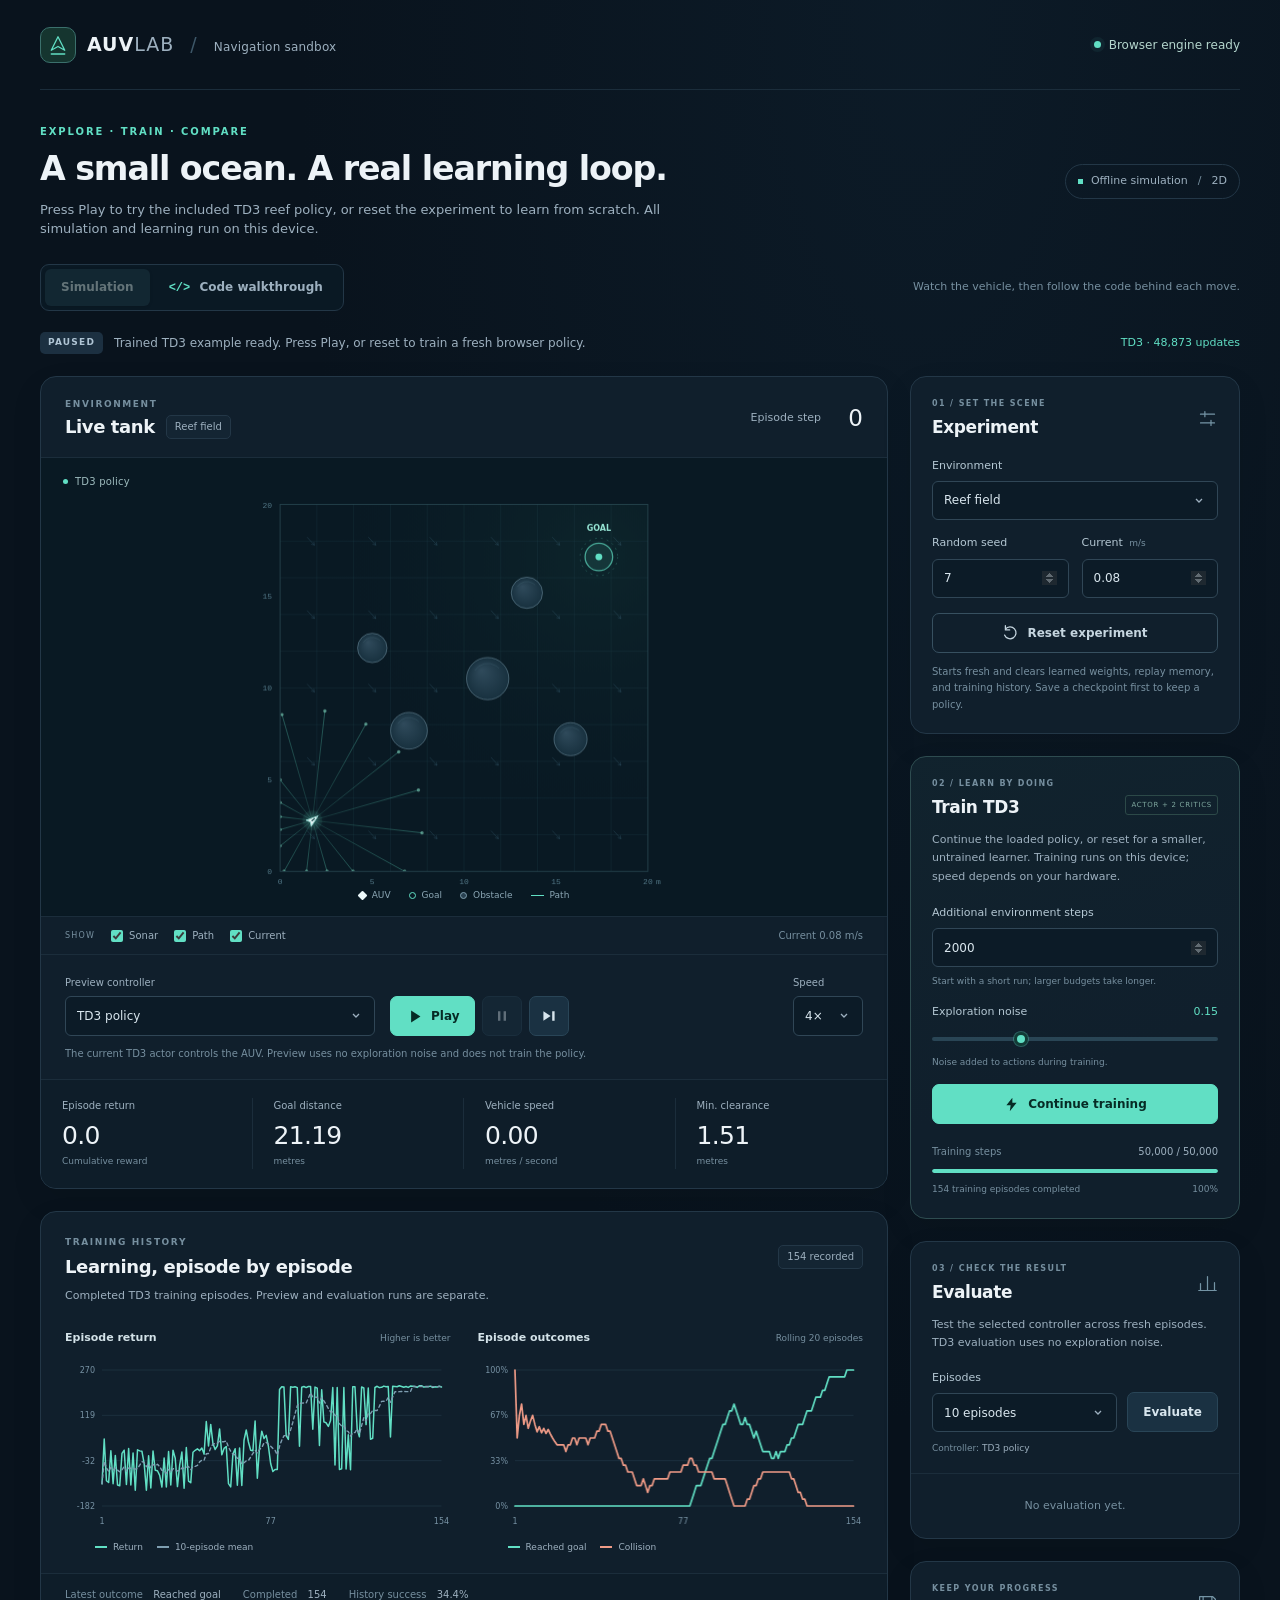
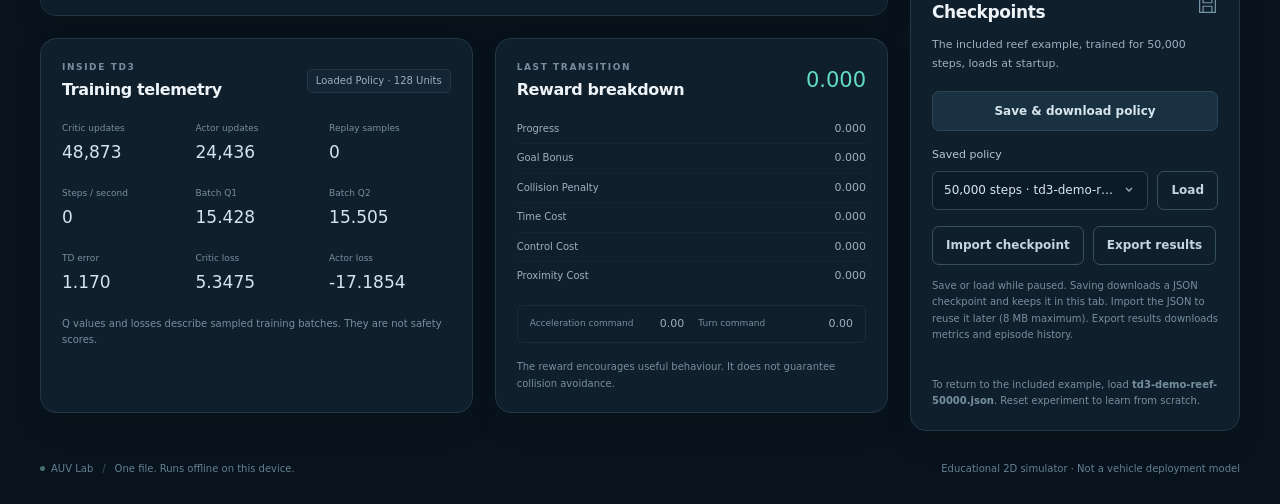
==== commit 947db892: "Add live code walkthrough for AUV control and TD3 learning Execute the same simulation and learner i" ====
--- a/auv-practice.html
+++ b/auv-practice.html
@@ -15,6 +15,107 @@
 @media(max-width:450px){.app-shell{padding:0 12px}.connection{font-size:9px;gap:6px}.brand{gap:9px}.intro{padding-top:22px}h1{font-size:28px}.intro-copy{font-size:11px}.run-status #run-message{font-size:10px;min-width:160px}.policy-status{width:100%;margin-left:0;padding-left:0;font-size:10px}.tank-heading{padding:16px}.tank-heading h2{gap:7px}.episode-counter{gap:7px}.episode-counter span{font-size:9px}.tank-wrap{height:330px}.transport{gap:8px;padding-left:14px;padding-right:14px}.controller-field{min-width:110px}.transport-buttons{gap:4px}.transport-buttons .icon-button{width:31px;padding:7px}.transport-buttons .play-button{min-width:62px;padding:9px 8px;font-size:11px;gap:5px}.play-button svg{width:13px}.speed-field{width:51px}.transport select{font-size:10px;padding-left:8px;padding-right:21px;background-position:right 7px center}.controller-note{padding-left:14px;padding-right:14px;font-size:9px}.live-metrics>div{padding:0 10px}.live-metrics strong{font-size:21px}.live-metrics span{font-size:8px}.live-metrics small{font-size:7px}.tank-legend{gap:13px}.view-options{padding-left:15px;padding-right:15px;gap:12px}.current-readout{font-size:8px}.view-label{font-size:7px}.view-options label{font-size:9px}.chart-grid{grid-template-columns:1fr;gap:23px}.chart-title{flex-direction:row;align-items:center}.chart-title h3{font-size:12px}.chart-wrap{height:170px}.chart-key{font-size:9px;padding-left:31px;gap:16px}.diagnostics-grid{grid-template-columns:1fr}.telemetry-grid{grid-template-columns:repeat(3,1fr);gap:19px 12px}.diagnostics-grid .subtle-badge{display:inline-block}.diagnostics-grid h2{font-size:17px}.action-readout{flex-direction:row}.control-column{grid-template-columns:1fr}.control-panel .section-kicker{font-size:9px;letter-spacing:1.3px}.control-panel h2{font-size:18px}.control-panel .panel-description{font-size:12px}.form-stack .field>label,.label-row label{font-size:12px}.field-hint,.fine-print{font-size:10px}.control-panel input[type=number],.control-panel select{height:42px;font-size:13px}.control-panel .button{min-height:43px;font-size:12px}.control-panel .field-pair{gap:15px}.algorithm-tag{display:block;font-size:7px}.footer{font-size:9px}.history-summary{font-size:9px;gap:8px 14px}.panel-heading{padding-left:18px;padding-right:18px}.error-banner{font-size:11px;padding:11px}.field-pair .field>label{font-size:12px}}
 @media(prefers-reduced-motion:reduce){html{scroll-behavior:auto}*,*::before,*::after{animation:none!important;transition:none!important}}
 
+/* Code walkthrough belongs to the standalone browser app. */
+.mode-bar{display:flex;align-items:center;justify-content:space-between;gap:18px;margin:0 0 17px}
+.view-switch{display:flex;padding:4px;border:1px solid var(--border);border-radius:9px;background:#0a1924;gap:3px}
+.view-button{border:0;border-radius:6px;background:transparent;color:var(--muted);padding:9px 16px;font-size:12px;font-weight:600;white-space:nowrap}
+.view-button span{color:var(--teal);font-family:ui-monospace,SFMono-Regular,Consolas,monospace;margin-right:5px}
+.view-button:hover:not(:disabled){background:#182d3b;color:var(--text)}
+.view-button.is-selected{background:#203c49;color:#e8fbf5;box-shadow:0 1px 3px #0003}
+.mode-bar>p{font-size:11px;color:var(--dim);text-align:right}
+.walkthrough-on .intro{display:none}
+.walkthrough-on .mode-bar{margin-top:21px}
+.walkthrough-on .masthead{min-height:72px}
+.walkthrough-on .mode-pill[data-mode=walkthrough]{background:#183d43;color:var(--teal)}
+.trace-toolbar{display:flex;flex-wrap:wrap;align-items:flex-end;justify-content:space-between;gap:15px 22px;padding:18px 21px 13px;margin-bottom:19px;border:1px solid #2a4e53;border-radius:12px;background:linear-gradient(120deg,#13303988,transparent 70%),#0e202c}
+.trace-setup{display:flex;align-items:flex-end;gap:15px;min-width:0;flex:1}
+.trace-setup>.field:first-child{width:210px;flex:none}
+.trace-setup>p{font-size:11px;color:var(--muted);line-height:1.7;max-width:260px;padding-bottom:1px}
+.trace-noise-field{max-width:120px;flex:none}
+.trace-noise-field input{height:39px}
+.trace-transport{display:flex;align-items:flex-end;gap:9px;flex-wrap:wrap}
+.trace-transport>.button{height:40px}
+.trace-pace-field{width:88px;margin-left:5px}
+.trace-pace-field label,.trace-setup label{font-size:10px}
+.trace-transport-note{flex-basis:100%;font-size:10px;color:#88a5b5;margin-top:-4px}
+.code-mode.workspace{grid-template-columns:minmax(0,1fr)}
+.code-mode>.main-column{display:grid;grid-template-columns:minmax(0,.92fr) minmax(0,1.08fr);align-items:start;gap:20px}
+.code-mode>.main-column>.learning-panel,.code-mode>.main-column>.diagnostics-grid{grid-column:1/-1}
+.code-mode>.control-column{display:grid;grid-template-columns:repeat(4,minmax(0,1fr));align-items:start;gap:18px}
+.code-mode .tank-panel{position:sticky;top:16px}
+.code-mode .tank-wrap{height:475px}
+.code-mode .tank-panel .transport,.code-mode .tank-panel .controller-note{display:none}
+.code-mode .tank-heading{padding:18px 20px}
+.code-mode .tank-heading .episode-counter{flex-direction:row;align-items:center;gap:8px}
+.code-mode .live-metrics{grid-template-columns:repeat(4,minmax(0,1fr));padding:17px 0}
+.code-mode .live-metrics>div{padding:0 15px;border-bottom:0}
+.code-mode .live-metrics>div:nth-child(2){border-right:1px solid var(--border-soft)}
+.code-mode .live-metrics strong{font-size:24px}
+.code-mode .live-metrics span{font-size:9px}
+.trace-tank-status{display:flex;align-items:center;gap:8px;padding:12px 19px;background:#10252e;border-bottom:1px solid var(--border-soft);font-size:11px;color:#abc4ce;min-height:46px}
+.trace-tank-dot{height:6px;width:6px;border-radius:50%;background:#678fa5;flex:none}
+.tank-panel[data-trace-stage=environment] .trace-tank-dot{background:var(--teal);box-shadow:0 0 0 4px #61dfc415}
+.tank-panel[data-trace-stage=environment] .tank-wrap{box-shadow:inset 0 0 0 2px #61dfc450}
+.trace-panel{min-width:0;border-color:#34535a;background:#0e1f2a}
+.trace-heading{padding:19px 21px 0}
+.trace-heading h2{font-size:18px}
+.trace-heading .section-kicker{color:#86aaa9}
+.trace-heading .subtle-badge{font-size:9px}
+.trace-flow{display:flex;justify-content:space-between;gap:5px;padding:18px 21px 16px;margin:0;list-style:none;border-bottom:1px solid var(--border-soft)}
+.trace-flow li{display:flex;align-items:center;gap:6px;font-size:10px;color:#7694a4;white-space:nowrap}
+.trace-flow li>span{display:inline-grid;place-items:center;border:1px solid #304953;border-radius:50%;width:21px;height:21px;font-size:9px;font-variant-numeric:tabular-nums}
+.trace-flow li.is-current{color:var(--teal);font-weight:650}
+.trace-flow li.is-current>span{background:#224a47;border-color:#6acfb9}
+.trace-flow li.is-past{color:#b8d3db}
+.trace-flow li.is-past>span{border-color:#496d70;color:#9cd7c9}
+.trace-flow li.is-inactive{opacity:.38}
+.trace-stage-intro{padding:18px 21px 17px;min-height:133px}
+.trace-stage-heading{display:flex;align-items:center;justify-content:space-between;gap:14px;margin-bottom:7px}
+.trace-stage-kind{color:#85cfbc;font-size:9px;font-weight:600;letter-spacing:1.2px}
+.trace-sequence{color:var(--dim);font-size:10px;font-variant-numeric:tabular-nums}
+.trace-stage-intro h3{font-size:18px;font-weight:550;letter-spacing:-.3px;color:#f0f8fb}
+.trace-stage-intro p{margin-top:7px;font-size:12px;color:#a6bdc9;line-height:1.65;min-height:39px}
+.trace-source-bar{display:flex;justify-content:space-between;align-items:center;gap:12px;padding:10px 18px;background:#122c37;border-top:1px solid #31505a;border-bottom:1px solid #25434b;color:#8bd7c8;font:10px/1.6 ui-monospace,SFMono-Regular,Consolas,monospace}
+#trace-source-file{overflow-wrap:anywhere}
+#trace-source-range{color:#87a6b5;white-space:nowrap}
+.trace-code-scroll{overflow:auto;max-height:245px;background:#091923;scrollbar-color:#35545e #091923;scrollbar-width:thin}
+.trace-code{margin:0;padding:12px 0;min-width:max-content;font:11px/1.85 ui-monospace,SFMono-Regular,Consolas,"Liberation Mono",monospace;tab-size:2;color:#d2e4ec}
+.trace-code-line{display:flex;min-height:20px;background:#153c3a35;border-left:3px solid #61dfc47a;padding-right:18px;min-width:max-content}
+.trace-line-number{display:block;min-width:51px;flex:none;text-align:right;padding-right:14px;color:#657f8e;user-select:none}
+.trace-line-text{display:block;white-space:pre}
+.trace-token-keyword{color:#beabeb}.trace-token-string{color:#b4d597}.trace-token-number{color:#efbb8c}.trace-token-comment{color:#6e939a}
+.trace-source-detail{border-top:1px solid var(--border-soft);border-bottom:1px solid var(--border-soft)}
+.trace-source-detail summary,.trace-observation-detail summary{cursor:pointer;color:#8fb8ca;font-size:11px;padding:11px 21px}
+.trace-source-detail summary:focus-visible,.trace-observation-detail summary:focus-visible{outline:2px solid var(--teal);outline-offset:-3px}
+.trace-source-detail[open] summary{color:#c1e0e9}
+.trace-detail-location{font:10px/1.6 ui-monospace,SFMono-Regular,Consolas,monospace;color:#7c9daa;padding:0 21px 9px;overflow-wrap:anywhere}
+.trace-detail-code .trace-code-line{background:transparent;border-color:transparent}
+.trace-detail-scroll{max-height:260px}
+.trace-values-heading{display:flex;align-items:center;justify-content:space-between;gap:12px;padding:16px 21px 0}
+.trace-values-heading h3{font-size:12px;color:#d6e9ef;font-weight:550}
+.trace-values-heading>span{font-size:9px;padding:3px 7px;background:#1b333f;border:1px solid #2c4855;border-radius:4px;color:#97b6c6}
+.trace-values{display:grid;grid-template-columns:repeat(2,minmax(0,1fr));gap:0 19px;padding:2px 21px 16px;margin:0}
+.trace-watch{min-width:0;padding:10px 0 9px;border-bottom:1px solid #233b46}
+.trace-watch.wide{grid-column:1/-1}
+.trace-watch dt{color:#8ca8b8;font:10px/1.6 ui-monospace,SFMono-Regular,Consolas,monospace;overflow-wrap:anywhere;margin:0 0 3px}
+.trace-watch dd{margin:0;color:#dbedea;font:12px/1.6 ui-monospace,SFMono-Regular,Consolas,monospace;overflow-wrap:anywhere;font-variant-numeric:tabular-nums}
+.trace-watch dd.is-true{color:var(--teal)}.trace-watch dd.is-false{color:#a4bac7}
+.trace-equation{margin:0 21px 17px;padding:12px 13px;background:#15383166;border:1px solid #356255;border-radius:7px;color:#c5efdf;font:11px/1.8 ui-monospace,SFMono-Regular,Consolas,monospace;overflow-wrap:anywhere}
+.trace-equation strong{color:var(--teal)}
+.trace-equation small{display:block;color:#90b7ac;font:10px/1.65 ui-sans-serif,system-ui,sans-serif;margin-top:5px}
+.trace-observation-detail{margin:0 0 13px;border-top:1px solid var(--border-soft)}
+.trace-observation-detail>p{font-size:10px;color:var(--dim);padding:0 21px 10px}
+.trace-observation-grid{display:grid;grid-template-columns:repeat(3,minmax(0,1fr));gap:7px;padding:0 21px 7px}
+.trace-feature{padding:7px 9px;background:#132d38;border:1px solid #244450;border-radius:5px;min-width:0}
+.trace-feature span{display:block;font-size:8px;color:#8eafbb;overflow-wrap:anywhere}
+.trace-feature strong{font:11px/1.8 ui-monospace,SFMono-Regular,Consolas,monospace;color:#b8e5d6;font-variant-numeric:tabular-nums}
+.trace-footer{display:flex;justify-content:space-between;gap:12px;flex-wrap:wrap;border-top:1px solid var(--border-soft);padding:12px 21px;background:#0c1c27;font-size:9px;color:#769aa9}
+.trace-footer>span:first-child{color:#a7c3cd;font-variant-numeric:tabular-nums}
+@media(min-width:1500px){.code-mode .tank-wrap{height:505px}}
+@media(max-width:1200px){.trace-setup>p{max-width:230px}.trace-toolbar{gap:14px}.trace-transport{gap:7px}.trace-transport .button{padding:9px 12px}.code-mode .tank-wrap{height:415px}.code-mode>.main-column{grid-template-columns:minmax(0,.9fr) minmax(0,1.1fr);gap:16px}.code-mode>.control-column{grid-template-columns:repeat(2,minmax(0,1fr))}.code-mode .live-metrics{grid-template-columns:repeat(2,minmax(0,1fr));padding:0}.code-mode .live-metrics>div{padding:12px 18px}.code-mode .live-metrics>div:nth-child(2){border-right:0}.code-mode .live-metrics>div:nth-child(-n+2){border-bottom:1px solid var(--border-soft)}.trace-flow{padding-left:16px;padding-right:16px;gap:4px}.trace-flow li{font-size:9px;gap:4px}.trace-flow li>span{width:18px;height:18px}.trace-heading{padding-left:18px;padding-right:18px}.trace-heading h2{font-size:16px}.trace-heading .subtle-badge{font-size:8px;padding:4px 6px}}
+@media(max-width:950px){.trace-setup{flex-basis:100%;align-items:center}.trace-setup>p{max-width:none;padding-top:15px}.trace-transport{flex:1}.trace-pace-field{margin-left:auto}.mode-bar>p{max-width:220px}.code-mode>.main-column{grid-template-columns:minmax(0,1fr)}.code-mode .tank-panel{position:static}.code-mode .tank-wrap{height:350px}.code-mode .live-metrics{grid-template-columns:repeat(4,minmax(0,1fr));padding:14px 0}.code-mode .live-metrics>div{padding:0 18px;border-bottom:0!important}.code-mode .live-metrics>div:nth-child(2){border-right:1px solid var(--border-soft)}.trace-flow{justify-content:flex-start;gap:27px}.trace-flow li{font-size:11px}.trace-flow li>span{width:22px;height:22px}.trace-stage-intro{min-height:0}.trace-code{font-size:12px}.trace-heading h2{font-size:18px}.trace-values{grid-template-columns:repeat(3,minmax(0,1fr))}.trace-watch.wide{grid-column:1/-1}}
+@media(max-width:600px){.mode-bar{gap:10px;align-items:flex-start;flex-direction:column}.mode-bar>p{text-align:left;font-size:10px;max-width:none}.view-switch{width:100%}.view-button{flex:1;padding:9px 10px;font-size:11px}.walkthrough-on .mode-bar{margin-top:15px}.walkthrough-on .masthead{min-height:66px}.trace-toolbar{padding:14px;gap:13px}.trace-setup{flex-wrap:wrap;gap:12px}.trace-setup>.field:first-child{width:auto;flex:1}.trace-setup>p{flex-basis:100%;font-size:10px;padding-top:0}.trace-noise-field{max-width:105px}.trace-transport{display:grid;grid-template-columns:1fr 1fr;gap:9px;width:100%}.trace-transport>.button{min-width:0;padding:9px 10px;font-size:11px}.trace-pace-field{width:100%;margin:0;display:flex;flex-direction:row;align-items:center;gap:8px}.trace-pace-field>label{font-size:9px;white-space:nowrap}.trace-pace-field>select{min-width:0;font-size:11px;padding-left:9px}.trace-transport-note{font-size:9px;margin:0}.code-mode .tank-heading{padding:15px 16px}.code-mode .tank-heading h2{font-size:17px}.code-mode .tank-wrap{height:330px}.code-mode .live-metrics>div{padding:0 9px}.code-mode .live-metrics span{font-size:8px}.code-mode .live-metrics strong{font-size:21px}.trace-tank-status{font-size:10px;padding:11px 15px}.trace-heading{padding:17px 16px 0}.trace-heading h2{font-size:17px}.trace-flow{justify-content:space-between;gap:4px;padding:16px 13px 13px}.trace-flow li{font-size:9px;gap:3px}.trace-flow li>span{width:17px;height:17px;font-size:8px}.trace-stage-intro{padding:15px 16px}.trace-stage-intro h3{font-size:17px}.trace-stage-intro p{font-size:11px}.trace-code{font-size:10px}.trace-line-number{min-width:40px;padding-right:10px}.trace-source-bar{padding:9px 14px;font-size:9px}.trace-values-heading{padding:15px 16px 0}.trace-values-heading h3{font-size:11px}.trace-values{grid-template-columns:repeat(2,minmax(0,1fr));padding:2px 16px 15px;gap:0 13px}.trace-watch dt{font-size:9px}.trace-watch dd{font-size:11px}.trace-equation{margin-left:16px;margin-right:16px;font-size:10px}.trace-footer{padding:11px 16px;font-size:8px}.code-mode>.control-column{grid-template-columns:minmax(0,1fr)}.trace-observation-grid{padding-left:16px;padding-right:16px}.trace-feature span{font-size:7px}.trace-feature strong{font-size:10px}}
+
 </style>
 </head>
 <body>
@@ -34,10 +135,32 @@
     </section>
 
     <div id="error-banner" class="error-banner" role="alert" hidden><svg viewBox="0 0 24 24" aria-hidden="true"><path d="m12 3 10 18H2L12 3Z"/><path d="M12 9v5m0 3v.1"/></svg><span id="error-text"></span><button id="dismiss-error" type="button" aria-label="Dismiss error">×</button></div>
+    <div class="mode-bar">
+      <div class="view-switch" role="group" aria-label="Simulator view">
+        <button id="simulation-view" class="view-button is-selected" type="button" aria-pressed="true">Simulation</button>
+        <button id="code-view" class="view-button" type="button" aria-pressed="false"><span aria-hidden="true">&lt;/&gt;</span> Code walkthrough</button>
+      </div>
+      <p id="view-description">Watch the vehicle, then follow the code behind each move.</p>
+    </div>
     <div class="run-status" id="run-status"><span id="mode-pill" class="mode-pill">STARTING</span><span id="run-message" role="status" aria-live="polite">Loading the browser engine and included reef policy.</span><span id="policy-status" class="policy-status">TD3 · loading example</span></div>
 
+    <section id="trace-toolbar" class="trace-toolbar" aria-label="Code walkthrough controls" hidden>
+      <div class="trace-setup">
+        <div class="field"><label for="trace-role">Trace loop</label><select id="trace-role"><option value="preview">Preview · no learning</option><option value="training">Training · updates weights</option></select></div>
+        <div class="field trace-noise-field" id="trace-noise-field" hidden><label for="trace-noise">Exploration noise</label><input id="trace-noise" type="number" min="0" max="0.5" step="0.01" value="0.15"></div>
+        <p id="trace-role-note">The actor controls the sub. Weights and replay stay unchanged.</p>
+      </div>
+      <div class="trace-transport">
+        <button id="trace-play" class="button button-primary" type="button"><svg viewBox="0 0 20 20" aria-hidden="true"><path d="m6 3 11 7-11 7z"/></svg><span id="trace-play-label">Play blocks</span></button>
+        <button id="trace-next" class="button button-secondary" type="button">Next block <span aria-hidden="true">→</span></button>
+        <button id="trace-tick" class="button button-outline" type="button" title="Finish this control step, or execute one new step if this one is complete">Next AUV step</button>
+        <div class="field trace-pace-field"><label for="trace-pace">Block pace</label><select id="trace-pace"><option value="1600">Slow</option><option value="800" selected>Steady</option><option value="300">Quick</option></select></div>
+      </div>
+      <p class="trace-transport-note" id="trace-exit-note">The highlighted block has just executed. Switching back finishes the current control step and pauses.</p>
+    </section>
+
     <main>
-      <div class="workspace">
+      <div class="workspace" id="workspace">
         <div class="main-column">
           <section class="panel tank-panel" id="simulation" aria-labelledby="tank-title">
             <div class="panel-heading tank-heading"><div><p class="section-kicker">ENVIRONMENT</p><h2 id="tank-title">Live tank <span id="scenario-label" class="subtle-badge">—</span></h2></div><div class="episode-counter"><span>Episode step</span><strong id="episode-step">0</strong></div></div>
@@ -48,6 +171,7 @@
               <div class="tank-legend" aria-hidden="true"><span><i class="legend-vehicle"></i>AUV</span><span><i class="legend-goal"></i>Goal</span><span><i class="legend-obstacle"></i>Obstacle</span><span><i class="legend-path"></i>Path</span></div>
             </div>
             <div class="view-options"><span class="view-label">SHOW</span><label><input id="show-sonar" type="checkbox" checked> Sonar</label><label><input id="show-trail" type="checkbox" checked> Path</label><label><input id="show-current" type="checkbox" checked> Current</label><span id="current-vector" class="current-readout">Current —</span></div>
+            <div id="trace-tank-status" class="trace-tank-status" hidden><span class="trace-tank-dot" aria-hidden="true"></span><span id="trace-motion-note">The AUV moves when the environment block executes.</span></div>
             <div class="transport">
               <div class="controller-field"><label for="controller">Preview controller</label><select id="controller"><option value="baseline">Map-aware baseline</option><option value="td3" selected>TD3 policy</option><option value="random">Random actions</option></select></div>
               <div class="transport-buttons"><button class="button button-primary play-button" id="play-button" type="button"><svg viewBox="0 0 20 20" aria-hidden="true"><path d="m6 3 11 7-11 7z"/></svg><span id="play-label">Play</span></button><button class="button button-secondary icon-button" id="pause-button" type="button" aria-label="Pause simulation and training" title="Pause simulation and training"><svg viewBox="0 0 20 20" aria-hidden="true"><path d="M5 4h3v12H5zm7 0h3v12h-3z"/></svg></button><button class="button button-secondary icon-button" id="step-button" type="button" aria-label="Advance one simulation step" title="Advance one simulation step"><svg viewBox="0 0 20 20" aria-hidden="true"><path d="m3 4 9 6-9 6zM14 4h3v12h-3z"/></svg></button></div>
@@ -62,6 +186,22 @@
             </div>
           </section>
 
+          <section id="trace-panel" class="panel trace-panel" aria-labelledby="trace-title" hidden>
+            <div class="panel-heading trace-heading"><div><p class="section-kicker">LIVE EXECUTION · JAVASCRIPT</p><h2 id="trace-title">Inside this control step</h2></div><span id="trace-boundary" class="subtle-badge">Paused at a block</span></div>
+            <ol class="trace-flow" id="trace-flow" aria-label="Control step stages">
+              <li data-group="observe"><span>1</span>Observe</li><li data-group="act"><span>2</span>Act</li><li data-group="move"><span>3</span>Move</li><li data-group="store"><span>4</span>Store</li><li data-group="learn"><span>5</span>Learn</li><li data-group="finish"><span>6</span>Finish</li>
+            </ol>
+            <div class="trace-stage-intro"><div class="trace-stage-heading"><span id="trace-stage-kind" class="trace-stage-kind">OBSERVATION</span><span id="trace-sequence" class="trace-sequence">Block 1</span></div><h3 id="trace-stage-title">Read the observation</h3><p id="trace-explanation">Follow the real values used by the simulation.</p></div>
+            <div class="trace-source-bar"><span id="trace-source-file">web_src/worker.js</span><span id="trace-source-range"></span></div>
+            <div class="trace-code-scroll" id="trace-code-scroll" tabindex="0" aria-label="Executed source code"><pre class="trace-code" id="trace-code"></pre></div>
+            <details class="trace-source-detail" id="trace-source-detail" hidden><summary id="trace-source-detail-label">Open the called implementation</summary><div class="trace-detail-location" id="trace-detail-location"></div><div class="trace-code-scroll trace-detail-scroll" tabindex="0" aria-label="Called implementation source"><pre class="trace-code trace-detail-code" id="trace-detail-code"></pre></div></details>
+            <div class="trace-values-heading"><h3>Values from this block</h3><span id="trace-values-context">Live AUV</span></div>
+            <dl id="trace-values" class="trace-values"></dl>
+            <div id="trace-equation" class="trace-equation" hidden></div>
+            <details id="trace-observation-detail" class="trace-observation-detail" hidden><summary>Inspect the 21 observation features</summary><p>16 sonar ranges, 2 goal offsets, speed, and 2 current components. All values are normalized.</p><div id="trace-observation-grid" class="trace-observation-grid"></div></details>
+            <div class="trace-footer"><span id="trace-clock">Environment step 0 · Critic update 0</span><span>Actual source · no network required</span></div>
+          </section>
+
           <section class="panel learning-panel" aria-labelledby="learning-title">
             <div class="panel-heading"><div><p class="section-kicker">TRAINING HISTORY</p><h2 id="learning-title">Learning, episode by episode</h2></div><span class="subtle-badge" id="history-count">0 episodes</span></div>
             <p class="panel-description" id="history-window-note">Completed TD3 training episodes. Preview and evaluation runs are separate.</p>
@@ -92,8 +232,9 @@
 
     <footer class="footer"><span><span class="footer-dot" aria-hidden="true"></span> AUV Lab <span class="footer-separator">/</span> One file. Runs offline on this device.</span><span>Educational 2D simulator · Not a vehicle deployment model</span></footer>
   </div>
-  <script id="auv-worker-source" type="application/json">"/* Offline AUV navigation environment. No DOM, network, or global random state.\n * The hand-written map-aware baseline is separate from learned TD3 actions.\n * Dynamics, observations, rewards, and terminal events match environment.py;\n * seeded courses use a JavaScript RNG, not NumPy's bit sequence.\n */\n(function (root) {\n  \"use strict\";\n\n  const TAU = 2 * Math.PI;\n  const DIAGONAL = Math.hypot(20, 20);\n  const CONSTANTS = Object.freeze({\n    WORLD_WIDTH: 20, WORLD_HEIGHT: 20, VEHICLE_RADIUS: 0.25,\n    GOAL_RADIUS: 0.75, MAX_SPEED: 1.8, MAX_YAW_RATE: 1.2,\n    ACCELERATION: 0.9, DRAG: 0.3, SONAR_RANGE: 6,\n    SONAR_RAYS: 16, OBSERVATION_DIM: 21, MAX_TRAIL: 600,\n  });\n  const MAPS = {\n    open: [],\n    reef: [[7, 7.7, 1], [11.3, 10.6, 1.15], [13.4, 15.1, 0.85],\n      [5.1, 12.3, 0.8], [15.7, 7.2, 0.9]],\n    channel: [[5.8, 9.4, 1.2], [8.8, 5.5, 1.2], [9.1, 13.1, 1.2],\n      [12.1, 8.9, 1.2], [12.5, 16.7, 1.2], [15.5, 12.4, 1.2]],\n  };\n  const clip = (value, lower, upper) => Math.max(lower, Math.min(upper, value));\n  function wrapAngle(angle) {\n    // JS remainder is signed; this reproduces Python's positive modulus.\n    return ((angle + Math.PI) % TAU + TAU) % TAU - Math.PI;\n  }\n  function validateSeed(seed) {\n    if (!Number.isSafeInteger(seed) || seed < 0) {\n      throw new RangeError(\"seed must be a nonnegative safe integer\");\n    }\n  }\n  function emptyReward() {\n    return {progress: 0, goal_bonus: 0, collision_penalty: 0,\n      time_cost: 0, control_cost: 0, proximity_cost: 0};\n  }\n\n  /** Local Mulberry32 stream with checkpointable Box-Muller normal state. */\n  class SeededRNG {\n    constructor(seed = 7) {\n      validateSeed(seed);\n      this._state = seed >>> 0;\n      this._normalSpare = null;\n    }\n    _next() {\n      this._state = (this._state + 0x6D2B79F5) >>> 0;\n      let value = this._state;\n      value = Math.imul(value ^ (value >>> 15), value | 1);\n      value ^= value + Math.imul(value ^ (value >>> 7), value | 61);\n      return ((value ^ (value >>> 14)) >>> 0) / 4294967296;\n    }\n    uniform(low = 0, high = 1) {\n      if (!Number.isFinite(low) || !Number.isFinite(high) || high < low\n          || !Number.isFinite(high - low)) {\n        throw new RangeError(\"uniform bounds must be finite and ordered\");\n      }\n      return low + (high - low) * this._next();\n    }\n    normal() {\n      if (this._normalSpare !== null) {\n        const result = this._normalSpare;\n        this._normalSpare = null;\n        return result;\n      }\n      const radius = Math.sqrt(-2 * Math.log(1 - this._next()));\n      const angle = TAU * this._next();\n      this._normalSpare = radius * Math.sin(angle);\n      return radius * Math.cos(angle);\n    }\n    integer(max) {\n      if (!Number.isSafeInteger(max) || max <= 0 || max > 4294967296) {\n        throw new RangeError(\"integer max must be in [1, 2^32]\");\n      }\n      // Rejection avoids bias when max does not divide 2^32.\n      const limit = Math.floor(4294967296 / max) * max;\n      let value;\n      do { value = Math.floor(this._next() * 4294967296); } while (value >= limit);\n      return value % max;\n    }\n    getState() {\n      return {algorithm: \"mulberry32-v1\", state: this._state,\n        normal_spare: this._normalSpare};\n    }\n    setState(state) {\n      if (!state || state.algorithm !== \"mulberry32-v1\"\n          || !Number.isInteger(state.state) || state.state < 0 || state.state > 0xFFFFFFFF\n          || !(state.normal_spare === null || Number.isFinite(state.normal_spare))) {\n        throw new RangeError(\"invalid random generator state\");\n      }\n      this._state = state.state >>> 0;\n      this._normalSpare = state.normal_spare;\n      return this;\n    }\n  }\n\n  function segmentCircleFraction(sx, sy, ex, ey, cx, cy, radius) {\n    const ox = sx - cx, oy = sy - cy, dx = ex - sx, dy = ey - sy;\n    const c = ox * ox + oy * oy - radius * radius;\n    if (c <= 1e-12) return 0;\n    const a = dx * dx + dy * dy;\n    if (a <= 1e-24) return null;\n    const b = 2 * (ox * dx + oy * dy);\n    const discriminant = b * b - 4 * a * c;\n    const tolerance = 1e-12 * Math.max(1, b * b, Math.abs(4 * a * c));\n    if (discriminant < -tolerance) return null;\n    const root = Math.sqrt(Math.max(0, discriminant));\n    const first = (-b - root) / (2 * a);\n    if (first >= -1e-12 && first <= 1 + 1e-12) return clip(first, 0, 1);\n    const second = (-b + root) / (2 * a);\n    return second >= -1e-12 && second <= 1 + 1e-12 ? clip(second, 0, 1) : null;\n  }\n\n  // Deterministic A* priority order: f score, path cost, grid x, then grid y.\n  function lessNode(a, b) {\n    return a.f < b.f || (a.f === b.f && (a.cost < b.cost\n      || (a.cost === b.cost && (a.x < b.x || (a.x === b.x && a.y < b.y)))));\n  }\n  class MinHeap {\n    constructor() { this.items = []; }\n    push(item) {\n      const items = this.items;\n      let i = items.length;\n      items.push(item);\n      while (i > 0) {\n        const p = (i - 1) >>> 1;\n        if (!lessNode(item, items[p])) break;\n        items[i] = items[p];\n        i = p;\n      }\n      items[i] = item;\n    }\n    pop() {\n      const items = this.items, first = items[0], last = items.pop();\n      if (items.length) {\n        let i = 0;\n        while (true) {\n          const left = 2 * i + 1;\n          if (left >= items.length) break;\n          const right = left + 1;\n          const next = right < items.length && lessNode(items[right], items[left]) ? right : left;\n          if (!lessNode(items[next], last)) break;\n          items[i] = items[next];\n          i = next;\n        }\n        items[i] = last;\n      }\n      return first;\n    }\n  }\n  function roundEven(value) {\n    const lower = Math.floor(value), fraction = value - lower;\n    return fraction === 0.5 ? lower + (lower % 2) : Math.round(value);\n  }\n\n  class AUVEnv {\n    constructor(config = {}) {\n      if (!config || typeof config !== \"object\" || Array.isArray(config)) {\n        throw new TypeError(\"config must be an object\");\n      }\n      const settings = Object.assign({scenario: \"reef\", seed: 7, current_strength: 0.08,\n        dt: 0.1, max_steps: 500, course_variety: true}, config);\n      if (!Object.prototype.hasOwnProperty.call(MAPS, settings.scenario)) {\n        throw new RangeError(\"scenario must be open, reef, or channel\");\n      }\n      validateSeed(settings.seed);\n      if (!Number.isFinite(settings.current_strength) || settings.current_strength < 0\n          || settings.current_strength > 0.4) {\n        throw new RangeError(\"current_strength must be finite and between 0 and 0.4 m/s\");\n      }\n      if (!Number.isFinite(settings.dt) || settings.dt <= 0 || settings.dt > 10) {\n        throw new RangeError(\"dt must be finite and in (0, 10] seconds\");\n      }\n      if (!Number.isSafeInteger(settings.max_steps) || settings.max_steps < 1) {\n        throw new RangeError(\"max_steps must be a positive safe integer\");\n      }\n      if (typeof settings.course_variety !== \"boolean\") {\n        throw new TypeError(\"course_variety must be a boolean\");\n      }\n      this.config = Object.freeze(settings);\n      this.rng = new SeededRNG(settings.seed);\n      this._angles = new Float64Array(16);\n      this._distances = new Float64Array(16);\n      this._endX = new Float64Array(16);\n      this._endY = new Float64Array(16);\n      this.reset(settings.seed);\n    }\n\n    /** With no seed, continue this environment's RNG stream. */\n    reset(seed, options) {\n      if (seed !== undefined && seed !== null) validateSeed(seed);\n      if (options !== undefined && options !== null\n          && (typeof options !== \"object\" || Array.isArray(options))) {\n        throw new TypeError(\"reset options must be an object\");\n      }\n      let variety = this.config.course_variety;\n      if (options && Object.prototype.hasOwnProperty.call(options, \"course_variety\")) {\n        if (typeof options.course_variety !== \"boolean\") {\n          throw new TypeError(\"course_variety reset option must be a boolean\");\n        }\n        variety = options.course_variety;\n      }\n      if (seed !== undefined && seed !== null) this.rng = new SeededRNG(seed);\n      this.position = [2, 3];\n      this.goal = [17, 17];\n      this.obstacles = MAPS[this.config.scenario].map(circle => circle.slice());\n      if (variety) {\n        for (let i = 0; i < 2; i++) this.position[i] += this.rng.uniform(-0.25, 0.25);\n        for (let i = 0; i < 2; i++) this.goal[i] += this.rng.uniform(-0.35, 0.35);\n        for (const obstacle of this.obstacles) {\n          obstacle[0] += this.rng.uniform(-0.18, 0.18);\n          obstacle[1] += this.rng.uniform(-0.18, 0.18);\n        }\n      }\n      const jitter = variety ? this.rng.uniform(-0.12, 0.12) : 0;\n      this.heading = wrapAngle(Math.atan2(this.goal[1] - this.position[1],\n        this.goal[0] - this.position[0]) + jitter);\n      this.speed = 0;\n      const currentAngle = variety ? this.rng.uniform(-Math.PI, Math.PI) : 0;\n      this.current = [this.config.current_strength * Math.cos(currentAngle),\n        this.config.current_strength * Math.sin(currentAngle)];\n      this.episode_step = 0;\n      this.episode_return = 0;\n      this.last_reward = 0;\n      this.outcome = \"running\";\n      this.reward_terms = emptyReward();\n      this.trail = [this.position.slice()];\n      this._heuristic_path = null;\n      return {observation: this._observation(), info: this._info()};\n    }\n\n    _collisionXY(sx, sy, ex, ey, extraMargin = 0) {\n      const radius = 0.25 + extraMargin, upperX = 20 - radius, upperY = 20 - radius;\n      if (sx < radius - 1e-12 || sy < radius - 1e-12\n          || sx > upperX + 1e-12 || sy > upperY + 1e-12) return 0;\n      const dx = ex - sx, dy = ey - sy;\n      let earliest = Infinity;\n      if (dx > 0 && ex >= upperX) earliest = Math.min(earliest, (upperX - sx) / dx);\n      else if (dx < 0 && ex <= radius) earliest = Math.min(earliest, (radius - sx) / dx);\n      if (dy > 0 && ey >= upperY) earliest = Math.min(earliest, (upperY - sy) / dy);\n      else if (dy < 0 && ey <= radius) earliest = Math.min(earliest, (radius - sy) / dy);\n      for (let i = 0; i < this.obstacles.length; i++) {\n        const obstacle = this.obstacles[i];\n        const fraction = segmentCircleFraction(sx, sy, ex, ey,\n          obstacle[0], obstacle[1], obstacle[2] + radius);\n        if (fraction !== null) earliest = Math.min(earliest, fraction);\n      }\n      return earliest === Infinity ? null : clip(earliest, 0, 1);\n    }\n\n    _collision_fraction(start, end, extraMargin = 0) {\n      return this._collisionXY(start[0], start[1], end[0], end[1], extraMargin);\n    }\n\n    step(action) {\n      if (this.outcome !== \"running\") throw new Error(\"The episode is over; call reset before stepping again\");\n      if (!action || action.length !== 2 || !Number.isFinite(action[0]) || !Number.isFinite(action[1])) {\n        throw new RangeError(\"action must have two finite numeric components\");\n      }\n      const accel = clip(action[0], -1, 1), turn = clip(action[1], -1, 1);\n      const px = this.position[0], py = this.position[1], dt = this.config.dt;\n      const previousDistance = Math.hypot(this.goal[0] - px, this.goal[1] - py);\n      const speed = clip(this.speed + dt * (0.9 * accel - 0.3 * this.speed), 0, 1.8);\n      const heading = wrapAngle(this.heading + dt * 1.2 * turn);\n      const ex = px + dt * (speed * Math.cos(heading) + this.current[0]);\n      const ey = py + dt * (speed * Math.sin(heading) + this.current[1]);\n      if (!Number.isFinite(ex) || !Number.isFinite(ey)) throw new RangeError(\"The proposed motion is not finite\");\n      const collision = this._collisionXY(px, py, ex, ey);\n      const goal = segmentCircleFraction(px, py, ex, ey, this.goal[0], this.goal[1], 0.75);\n      let fraction = 1;\n      if (collision !== null && (goal === null || collision <= goal + 1e-12)) {\n        fraction = collision;\n        this.outcome = \"collision\";\n      } else if (goal !== null) {\n        fraction = goal;\n        this.outcome = \"success\";\n      }\n      this.position = [clip(px + fraction * (ex - px), 0.25, 19.75),\n        clip(py + fraction * (ey - py), 0.25, 19.75)];\n      // Only position is clipped at contact; dynamics/costs retain the full dt.\n      this.speed = speed;\n      this.heading = heading;\n      this.episode_step++;\n      const terminated = this.outcome === \"success\" || this.outcome === \"collision\";\n      const truncated = this.episode_step >= this.config.max_steps && !terminated;\n      if (truncated) this.outcome = \"timeout\";\n      const clearance = this._min_clearance(), elapsedScale = dt / 0.1;\n      const near = Math.max(0, (0.75 - clearance) / 0.75);\n      this.reward_terms = {\n        progress: 6 * (previousDistance - Math.hypot(this.goal[0] - this.position[0], this.goal[1] - this.position[1])),\n        goal_bonus: this.outcome === \"success\" ? 100 : 0,\n        collision_penalty: this.outcome === \"collision\" ? -100 : 0,\n        time_cost: -0.02 * elapsedScale,\n        control_cost: -0.01 * elapsedScale * (accel * accel + 0.3 * turn * turn),\n        proximity_cost: -0.12 * elapsedScale * near * near,\n      };\n      const terms = this.reward_terms;\n      this.last_reward = terms.progress + terms.goal_bonus + terms.collision_penalty\n        + terms.time_cost + terms.control_cost + terms.proximity_cost;\n      this.episode_return += this.last_reward;\n      this.trail.push(this.position.slice());\n      if (this.trail.length > 600) this.trail.splice(0, this.trail.length - 600);\n      return {observation: this._observation(), reward: this.last_reward,\n        terminated, truncated, info: this._info()};\n    }\n\n    _min_clearance() {\n      const x = this.position[0], y = this.position[1];\n      let clearance = Math.min(x, y, 20 - x, 20 - y) - 0.25;\n      for (let i = 0; i < this.obstacles.length; i++) {\n        const obstacle = this.obstacles[i];\n        clearance = Math.min(clearance, Math.hypot(obstacle[0] - x, obstacle[1] - y) - obstacle[2] - 0.25);\n      }\n      return clearance < 0 && clearance > -1e-9 ? 0 : clearance;\n    }\n\n    _sonar() {\n      const x = this.position[0], y = this.position[1];\n      for (let i = 0; i < 16; i++) {\n        const angle = wrapAngle(this.heading + i * TAU / 16);\n        const dx = Math.cos(angle), dy = Math.sin(angle);\n        let distance = 6;\n        if (dx > 1e-12) distance = Math.min(distance, Math.max(0, (20 - x) / dx));\n        else if (dx < -1e-12) distance = Math.min(distance, Math.max(0, -x / dx));\n        if (dy > 1e-12) distance = Math.min(distance, Math.max(0, (20 - y) / dy));\n        else if (dy < -1e-12) distance = Math.min(distance, Math.max(0, -y / dy));\n        for (let j = 0; j < this.obstacles.length; j++) {\n          const obstacle = this.obstacles[j], rx = obstacle[0] - x, ry = obstacle[1] - y;\n          const projection = dx * rx + dy * ry;\n          const discriminant = obstacle[2] * obstacle[2] - (rx * rx + ry * ry - projection * projection);\n          if (discriminant >= -1e-12) {\n            const root = Math.sqrt(Math.max(discriminant, 0));\n            if (projection + root >= 0) distance = Math.min(distance, Math.max(projection - root, 0));\n          }\n        }\n        this._angles[i] = angle;\n        this._distances[i] = distance;\n        this._endX[i] = x + distance * dx;\n        this._endY[i] = y + distance * dy;\n      }\n    }\n\n    _observation() {\n      this._sonar();\n      const observation = new Float32Array(21);\n      for (let i = 0; i < 16; i++) observation[i] = this._distances[i] / 6;\n      const cosine = Math.cos(this.heading), sine = Math.sin(this.heading);\n      const gx = this.goal[0] - this.position[0], gy = this.goal[1] - this.position[1];\n      observation[16] = (cosine * gx + sine * gy) / DIAGONAL;\n      observation[17] = (-sine * gx + cosine * gy) / DIAGONAL;\n      observation[18] = this.speed / 1.8;\n      observation[19] = (cosine * this.current[0] + sine * this.current[1]) / 0.4;\n      observation[20] = (-sine * this.current[0] + cosine * this.current[1]) / 0.4;\n      for (let i = 0; i < 21; i++) {\n        if (!Number.isFinite(observation[i])) throw new RangeError(\"Environment state produced a non-finite observation\");\n        observation[i] = clip(observation[i], i < 16 || i === 18 ? 0 : -1, 1);\n      }\n      return observation;\n    }\n\n    _info() {\n      return {outcome: this.outcome, reward_terms: Object.assign({}, this.reward_terms),\n        distance_to_goal: Math.hypot(this.goal[0] - this.position[0], this.goal[1] - this.position[1]),\n        min_clearance: this._min_clearance()};\n    }\n\n    snapshot() {\n      this._sonar();\n      const info = this._info(), sonar = new Array(16);\n      for (let i = 0; i < 16; i++) {\n        sonar[i] = {angle: this._angles[i], distance: this._distances[i],\n          end_x: this._endX[i], end_y: this._endY[i]};\n      }\n      return {\n        world: {width: 20, height: 20},\n        vehicle: {x: this.position[0], y: this.position[1], heading: this.heading,\n          speed: this.speed, radius: 0.25},\n        goal: {x: this.goal[0], y: this.goal[1], radius: 0.75},\n        obstacles: this.obstacles.map(circle => ({x: circle[0], y: circle[1], radius: circle[2]})),\n        sonar,\n        current: {x: this.current[0], y: this.current[1]},\n        trail: this.trail.map(point => Array.from(point)),\n        episode_step: this.episode_step, episode_return: this.episode_return,\n        last_reward: this.last_reward, distance_to_goal: info.distance_to_goal,\n        min_clearance: info.min_clearance, outcome: this.outcome,\n        reward_terms: info.reward_terms,\n      };\n    }\n\n    _plan_heuristic_path() {\n      const resolution = 0.5, count = 41, size = count * count;\n      const sx = roundEven(this.position[0] / resolution), sy = roundEven(this.position[1] / resolution);\n      const gx = roundEven(this.goal[0] / resolution), gy = roundEven(this.goal[1] / resolution);\n      const start = sx * count + sy, goal = gx * count + gy;\n      const costs = new Float64Array(size); costs.fill(Infinity);\n      const parents = new Int32Array(size); parents.fill(-1);\n      const frontier = new MinHeap();\n      frontier.push({f: Math.hypot(sx - gx, sy - gy), cost: 0, x: sx, y: sy});\n      costs[start] = 0;\n      const offsets = [[1, 0], [-1, 0], [0, 1], [0, -1], [1, 1], [1, -1], [-1, 1], [-1, -1]];\n      let found = false;\n      while (frontier.items.length) {\n        const node = frontier.pop(), id = node.x * count + node.y;\n        if (node.cost > costs[id] + 1e-12) continue;\n        if (id === goal) { found = true; break; }\n        for (let i = 0; i < offsets.length; i++) {\n          const dx = offsets[i][0], dy = offsets[i][1], nx = node.x + dx, ny = node.y + dy;\n          if (nx < 0 || ny < 0 || nx >= count || ny >= count) continue;\n          if (this._collisionXY(node.x * resolution, node.y * resolution,\n            nx * resolution, ny * resolution, 0.4) !== null) continue;\n          const neighbor = nx * count + ny, candidate = node.cost + Math.hypot(dx, dy);\n          if (candidate < costs[neighbor]) {\n            costs[neighbor] = candidate;\n            parents[neighbor] = id;\n            frontier.push({f: candidate + Math.hypot(nx - gx, ny - gy),\n              cost: candidate, x: nx, y: ny});\n          }\n        }\n      }\n      if (!found) return [Array.from(this.goal)];\n      const route = [];\n      let node = goal;\n      while (true) {\n        route.push([Math.floor(node / count) * resolution, (node % count) * resolution]);\n        if (node === start) break;\n        node = parents[node];\n      }\n      route.reverse();\n      route.push(Array.from(this.goal));\n      return route;\n    }\n\n    /** Full-map A* steering demo; never called by step or a learned actor. */\n    heuristicAction() {\n      if (this.outcome !== \"running\") return new Float32Array(2);\n      if (this._heuristic_path === null) this._heuristic_path = this._plan_heuristic_path();\n      const path = this._heuristic_path, px = this.position[0], py = this.position[1];\n      while (path.length > 1 && Math.hypot(path[0][0] - px, path[0][1] - py) < 0.65) path.shift();\n      let target = path[0];\n      for (let i = 1; i < path.length; i++) {\n        const waypoint = path[i];\n        if (Math.hypot(waypoint[0] - px, waypoint[1] - py) > 2.5) break;\n        if (this._collisionXY(px, py, waypoint[0], waypoint[1], 0.28) !== null) break;\n        target = waypoint;\n      }\n      let dx = target[0] - px, dy = target[1] - py, length = Math.hypot(dx, dy);\n      if (length < 1e-9) {\n        dx = this.goal[0] - px; dy = this.goal[1] - py;\n        length = Math.max(Math.hypot(dx, dy), 1e-9);\n      }\n      const vx = 1.2 * dx / length - this.current[0], vy = 1.2 * dy / length - this.current[1];\n      const error = wrapAngle(Math.atan2(vy, vx) - this.heading);\n      const targetSpeed = Math.min(1.5, Math.hypot(vx, vy)) * Math.max(0.15, Math.cos(error));\n      const acceleration = (2 * (targetSpeed - this.speed) + 0.3 * this.speed) / 0.9;\n      const yaw = 2 * error / 1.2;\n      return new Float32Array([clip(acceleration, -1, 1), clip(yaw, -1, 1)]);\n    }\n  }\n\n  Object.assign(AUVEnv, CONSTANTS);\n  Object.assign(AUVEnv.prototype, CONSTANTS);\n  const exports = {AUVEnv, SeededRNG};\n  root.AUVEnvironment = exports;\n  if (typeof module !== \"undefined\" && module.exports) module.exports = exports;\n})(typeof globalThis !== \"undefined\" ? globalThis : self);\n\n/* Independently implemented, one-step TD3. No dependencies or network access.\n * Actions are normalized to [-1, 1]. This file works in a Worker and in Node.\n */\n(function (scope) {\n  \"use strict\";\n\n  function integer(value, name, minimum = 1, maximum = Number.MAX_SAFE_INTEGER) {\n    if (!Number.isSafeInteger(value) || value < minimum || value > maximum) {\n      throw new Error(`${name} must be an integer in [${minimum}, ${maximum}]`);\n    }\n    return value;\n  }\n\n  function finite(value, name) {\n    if (typeof value !== \"number\" || !Number.isFinite(value)) {\n      throw new Error(`${name} must be finite`);\n    }\n    return value;\n  }\n\n  function arrayLength(values, length, name) {\n    if (!values || values.length !== length) throw new Error(`${name} must have length ${length}`);\n  }\n\n  function finiteArray(values, length, name) {\n    arrayLength(values, length, name);\n    for (let i = 0; i < length; i++) {\n      if (typeof values[i] !== \"number\" || !Number.isFinite(values[i])) {\n        throw new Error(`${name}[${i}] must be finite`);\n      }\n    }\n  }\n\n  function clamp(value, low, high) { return Math.max(low, Math.min(high, value)); }\n\n  const DEFAULTS = Object.freeze({\n    hidden_dim: 64, learning_rate: 3e-4, discount: 0.99, tau: 0.005,\n    policy_noise: 0.2, noise_clip: 0.5, policy_delay: 2,\n    batch_size: 32, buffer_capacity: 50000,\n  });\n\n  class TD3Config {\n    constructor(options = {}) {\n      if (!options || typeof options !== \"object\" || Array.isArray(options)) {\n        throw new Error(\"TD3 configuration must be an object\");\n      }\n      for (const key of Object.keys(options)) {\n        if (!Object.hasOwn(DEFAULTS, key)) throw new Error(`Unknown TD3 setting: ${key}`);\n      }\n      const values = { ...DEFAULTS, ...options };\n      integer(values.hidden_dim, \"hidden_dim\", 1, 1024);\n      integer(values.batch_size, \"batch_size\", 1, 4096);\n      integer(values.buffer_capacity, \"buffer_capacity\", 1, 1000000);\n      integer(values.policy_delay, \"policy_delay\");\n      for (const key of [\"learning_rate\", \"discount\", \"tau\", \"policy_noise\", \"noise_clip\"]) {\n        finite(values[key], key);\n      }\n      if (values.learning_rate <= 0) throw new Error(\"learning_rate must be positive\");\n      if (values.discount < 0 || values.discount > 1 || values.tau < 0 || values.tau > 1) {\n        throw new Error(\"discount and tau must lie in [0, 1]\");\n      }\n      if (values.policy_noise < 0 || values.noise_clip < 0) throw new Error(\"Noise settings must be nonnegative\");\n      Object.assign(this, values);\n      Object.freeze(this);\n    }\n  }\n\n  class RNG {\n    constructor(seed = 7) {\n      integer(seed, \"seed\", 0, 0xffffffff);\n      this.state = (seed >>> 0) || 0x6d2b79f5;\n      this.spare = null;\n    }\n    uniform() {\n      let value = this.state;\n      value ^= value << 13;\n      value ^= value >>> 17;\n      value ^= value << 5;\n      this.state = value >>> 0;\n      return (this.state + 0.5) / 4294967296;\n    }\n    normal() {\n      if (this.spare !== null) {\n        const result = this.spare;\n        this.spare = null;\n        return result;\n      }\n      const radius = Math.sqrt(-2 * Math.log(this.uniform()));\n      const angle = 2 * Math.PI * this.uniform();\n      this.spare = radius * Math.sin(angle);\n      return radius * Math.cos(angle);\n    }\n    toJSON() { return { algorithm: \"xorshift32-boxmuller-v1\", state: this.state, spare: this.spare }; }\n    static fromJSON(value) {\n      if (!value || value.algorithm !== \"xorshift32-boxmuller-v1\") throw new Error(\"Unsupported RNG state\");\n      integer(value.state, \"RNG state\", 1, 0xffffffff);\n      if (value.spare !== null) finite(value.spare, \"RNG spare\");\n      const rng = new RNG(value.state);\n      rng.spare = value.spare;\n      return rng;\n    }\n  }\n\n  // Explicit little-endian float32 makes checkpoints portable and matches the\n  // Python exporter. Base64 contains only numeric tensors, never executable code.\n  function encodeFloat32(values) {\n    const bytes = new Uint8Array(values.length * 4);\n    const view = new DataView(bytes.buffer);\n    for (let i = 0; i < values.length; i++) {\n      const value = Math.fround(finite(values[i], \"Checkpoint parameter\"));\n      finite(value, \"Float32 checkpoint parameter\");\n      view.setFloat32(4 * i, value, true);\n    }\n    const parts = [];\n    for (let i = 0; i < bytes.length; i += 8192) {\n      parts.push(String.fromCharCode(...bytes.subarray(i, i + 8192)));\n    }\n    return btoa(parts.join(\"\"));\n  }\n\n  function decodeFloat32(encoded, length, name = \"Checkpoint tensor\") {\n    integer(length, \"Tensor length\", 0);\n    const byteLength = length * 4;\n    if (typeof encoded !== \"string\" || encoded.length !== 4 * Math.ceil(byteLength / 3)) {\n      throw new Error(`${name} has the wrong encoded length`);\n    }\n    let binary;\n    try { binary = atob(encoded); } catch (_) { throw new Error(`${name} is not valid base64`); }\n    if (binary.length !== byteLength) throw new Error(`${name} has the wrong byte length`);\n    const bytes = new Uint8Array(byteLength);\n    for (let i = 0; i < byteLength; i++) bytes[i] = binary.charCodeAt(i);\n    const view = new DataView(bytes.buffer);\n    const values = new Float32Array(length);\n    for (let i = 0; i < length; i++) {\n      values[i] = view.getFloat32(4 * i, true);\n      finite(values[i], name);\n    }\n    return values;\n  }\n\n  class MLP {\n    // Flat parameter order: row-major W1, b1, W2, b2, W3, b3.\n    constructor(inputDim, hiddenDim, outputDim, activation = \"linear\", rng = new RNG(7)) {\n      this.inputDim = integer(inputDim, \"Network input dimension\", 1, 8192);\n      this.hiddenDim = integer(hiddenDim, \"Network hidden dimension\", 1, 1024);\n      this.outputDim = integer(outputDim, \"Network output dimension\", 1, 1024);\n      if (activation !== \"linear\" && activation !== \"tanh\") throw new Error(\"Unknown output activation\");\n      this.activation = activation;\n      const widths = [inputDim, hiddenDim, hiddenDim, outputDim];\n      this.layers = [];\n      let size = 0;\n      for (let i = 0; i < 3; i++) {\n        const input = widths[i], output = widths[i + 1];\n        const layer = { input_dim: input, output_dim: output, w_offset: size,\n          b_offset: size + input * output, activation: i === 2 ? activation : \"relu\" };\n        this.layers.push(layer);\n        size += input * output + output;\n      }\n      this.params = new Float32Array(size);\n      this.gradients = new Float64Array(size);\n      this._workspaces = new Map();\n      this._cache = null;\n      if (rng !== null) {\n        for (const layer of this.layers) {\n          const bound = 1 / Math.sqrt(layer.input_dim);\n          const end = layer.b_offset + layer.output_dim;\n          for (let i = layer.w_offset; i < end; i++) this.params[i] = (2 * rng.uniform() - 1) * bound;\n        }\n      }\n    }\n\n    clone() {\n      const result = new MLP(this.inputDim, this.hiddenDim, this.outputDim, this.activation, null);\n      result.params.set(this.params);\n      return result;\n    }\n\n    _workspace(batchSize) {\n      let workspace = this._workspaces.get(batchSize);\n      if (!workspace) {\n        const widths = [this.inputDim, this.hiddenDim, this.hiddenDim, this.outputDim];\n        workspace = {\n          batchSize,\n          values: widths.map(width => new Float64Array(batchSize * width)),\n          deltas: widths.map(width => new Float64Array(batchSize * width)),\n        };\n        // Usually there are only inference (1) and training (batch_size) buffers.\n        // Bound retained workspaces when a caller probes many different sizes.\n        if (this._workspaces.size >= 4) this._workspaces.delete(this._workspaces.keys().next().value);\n        this._workspaces.set(batchSize, workspace);\n      }\n      return workspace;\n    }\n\n    forward(inputs, batchSize = 1, retain = false) {\n      integer(batchSize, \"Network batch size\", 1, 4096);\n      finiteArray(inputs, batchSize * this.inputDim, \"Network input\");\n      const workspace = this._workspace(batchSize);\n      workspace.values[0].set(inputs);\n      for (let index = 0; index < this.layers.length; index++) {\n        const layer = this.layers[index], input = workspace.values[index], output = workspace.values[index + 1];\n        const ni = layer.input_dim, no = layer.output_dim;\n        for (let batch = 0; batch < batchSize; batch++) {\n          const inputStart = batch * ni, outputStart = batch * no;\n          for (let row = 0; row < no; row++) {\n            let sum = this.params[layer.b_offset + row];\n            const start = layer.w_offset + row * ni;\n            for (let column = 0; column < ni; column++) sum += this.params[start + column] * input[inputStart + column];\n            if (!Number.isFinite(sum)) throw new Error(\"Non-finite network activation; learning stopped\");\n            output[outputStart + row] = layer.activation === \"relu\" ? Math.max(0, sum)\n              : layer.activation === \"tanh\" ? Math.tanh(sum) : sum;\n          }\n        }\n      }\n      this._cache = retain ? workspace : null;\n      // This view is reused by the next forward call of the same batch size.\n      return workspace.values[3];\n    }\n\n    zeroGrad() { this.gradients.fill(0); }\n\n    backward(outputGradient, options = {}) {\n      const accumulate = options.accumulateParameters !== false;\n      const returnInput = options.inputGradient !== false;\n      const workspace = this._cache;\n      if (!workspace) throw new Error(\"Backward requires a retained forward pass\");\n      finiteArray(outputGradient, workspace.batchSize * this.outputDim, \"Output gradient\");\n      workspace.deltas[3].set(outputGradient);\n      for (let index = 2; index >= 0; index--) {\n        const layer = this.layers[index], input = workspace.values[index], output = workspace.values[index + 1];\n        const delta = workspace.deltas[index + 1], previous = workspace.deltas[index];\n        const ni = layer.input_dim, no = layer.output_dim;\n        const computePrevious = index > 0 || returnInput;\n        if (computePrevious) previous.fill(0);\n        for (let batch = 0; batch < workspace.batchSize; batch++) {\n          const inputStart = batch * ni, outputStart = batch * no;\n          for (let row = 0; row < no; row++) {\n            const value = output[outputStart + row];\n            let derivative = delta[outputStart + row];\n            if (layer.activation === \"relu\" && value <= 0) derivative = 0;\n            else if (layer.activation === \"tanh\") derivative *= 1 - value * value;\n            if (!Number.isFinite(derivative)) throw new Error(\"Non-finite network gradient; learning stopped\");\n            if (accumulate) this.gradients[layer.b_offset + row] += derivative;\n            const start = layer.w_offset + row * ni;\n            for (let column = 0; column < ni; column++) {\n              if (accumulate) this.gradients[start + column] += derivative * input[inputStart + column];\n              if (computePrevious) previous[inputStart + column] += derivative * this.params[start + column];\n            }\n          }\n        }\n      }\n      this._cache = null;\n      return returnInput ? workspace.deltas[0] : null;\n    }\n\n    softUpdate(online, tau) {\n      arrayLength(online.params, this.params.length, \"Online parameters\");\n      for (let i = 0; i < this.params.length; i++) {\n        this.params[i] = (1 - tau) * this.params[i] + tau * online.params[i];\n        if (!Number.isFinite(this.params[i])) throw new Error(\"Non-finite target parameter; learning stopped\");\n      }\n    }\n  }\n\n  class Adam {\n    constructor(params, learningRate = 3e-4) {\n      this.params = params;\n      this.learningRate = finite(learningRate, \"Adam learning rate\");\n      if (learningRate <= 0) throw new Error(\"Adam learning rate must be positive\");\n      this.m = new Float32Array(params.length);\n      this.v = new Float32Array(params.length);\n      this.t = 0;\n    }\n\n    step(gradients) {\n      finiteArray(gradients, this.params.length, \"Parameter gradient\");\n      this.t = integer(this.t + 1, \"Adam step\");\n      const correction1 = 1 - Math.pow(0.9, this.t);\n      const correction2 = Math.sqrt(1 - Math.pow(0.999, this.t));\n      const stepSize = this.learningRate / correction1;\n      for (let i = 0; i < this.params.length; i++) {\n        const gradient = gradients[i];\n        this.m[i] = 0.9 * this.m[i] + 0.1 * gradient;\n        this.v[i] = 0.999 * this.v[i] + 0.001 * gradient * gradient;\n        if (!Number.isFinite(this.m[i]) || !Number.isFinite(this.v[i])) {\n          throw new Error(\"Non-finite Adam moment; learning stopped\");\n        }\n        const denominator = Math.sqrt(this.v[i]) / correction2 + 1e-8;\n        this.params[i] -= stepSize * this.m[i] / denominator;\n        if (!Number.isFinite(this.params[i])) throw new Error(\"Non-finite learned parameter; learning stopped\");\n      }\n    }\n\n    toJSON() { return { step: this.t, m: encodeFloat32(this.m), v: encodeFloat32(this.v) }; }\n    loadJSON(value) {\n      if (!value || typeof value !== \"object\") throw new Error(\"Missing Adam state\");\n      const step = integer(value.step, \"Adam step\", 0);\n      const m = decodeFloat32(value.m, this.params.length, \"Adam first moment\");\n      const v = decodeFloat32(value.v, this.params.length, \"Adam second moment\");\n      for (let i = 0; i < v.length; i++) if (v[i] < 0) throw new Error(\"Adam second moments must be nonnegative\");\n      this.m.set(m);\n      this.v.set(v);\n      this.t = step;\n    }\n  }\n\n  class ReplayBuffer {\n    constructor(obsDim, actionDim, capacity = 50000, seed = 7) {\n      this.obsDim = integer(obsDim, \"Observation dimension\", 1, 4096);\n      this.actionDim = integer(actionDim, \"Action dimension\", 1, 64);\n      this.capacity = integer(capacity, \"Replay capacity\", 1, 1000000);\n      this.observations = new Float32Array(capacity * obsDim);\n      this.actions = new Float32Array(capacity * actionDim);\n      this.rewards = new Float32Array(capacity);\n      this.next_observations = new Float32Array(capacity * obsDim);\n      this.not_done = new Float32Array(capacity);\n      this.rng = new RNG(seed);\n      this.position = 0;\n      this._size = 0;\n    }\n    get length() { return this._size; }\n\n    add(obs, action, reward, nextObs, terminated) {\n      finiteArray(obs, this.obsDim, \"Observation\");\n      finiteArray(nextObs, this.obsDim, \"Next observation\");\n      finiteArray(action, this.actionDim, \"Action\");\n      finite(Math.fround(finite(reward, \"Reward\")), \"Float32 reward\");\n      if (![true, false, 0, 1].includes(terminated)) throw new Error(\"terminated must be a boolean or 0 or 1\");\n      for (let i = 0; i < action.length; i++) if (Math.abs(action[i]) > 1) throw new Error(\"Actions must lie in [-1, 1]\");\n      for (let i = 0; i < this.obsDim; i++) {\n        finite(Math.fround(obs[i]), \"Float32 observation\");\n        finite(Math.fround(nextObs[i]), \"Float32 next observation\");\n      }\n      this.observations.set(obs, this.position * this.obsDim);\n      this.next_observations.set(nextObs, this.position * this.obsDim);\n      this.actions.set(action, this.position * this.actionDim);\n      this.rewards[this.position] = reward;\n      // A timeout resets the rollout, but only true termination removes bootstrap.\n      this.not_done[this.position] = 1 - Number(terminated);\n      this.position = (this.position + 1) % this.capacity;\n      this._size = Math.min(this._size + 1, this.capacity);\n    }\n\n    sample(batchSize) {\n      integer(batchSize, \"Replay batch size\", 1, 4096);\n      if (!this._size) throw new Error(\"Cannot sample empty replay\");\n      const batch = {\n        observations: new Float32Array(batchSize * this.obsDim),\n        actions: new Float32Array(batchSize * this.actionDim),\n        rewards: new Float32Array(batchSize),\n        next_observations: new Float32Array(batchSize * this.obsDim),\n        not_done: new Float32Array(batchSize), batch_size: batchSize,\n      };\n      for (let row = 0; row < batchSize; row++) {\n        const index = Math.floor(this.rng.uniform() * this._size);\n        for (let i = 0; i < this.obsDim; i++) {\n          batch.observations[row * this.obsDim + i] = this.observations[index * this.obsDim + i];\n          batch.next_observations[row * this.obsDim + i] = this.next_observations[index * this.obsDim + i];\n        }\n        for (let i = 0; i < this.actionDim; i++) batch.actions[row * this.actionDim + i] = this.actions[index * this.actionDim + i];\n        batch.rewards[row] = this.rewards[index];\n        batch.not_done[row] = this.not_done[index];\n      }\n      return batch;\n    }\n  }\n\n  class TD3 {\n    constructor(obsDim = 21, actionDim = 2, config = {}, seed = 7) {\n      this.obsDim = integer(obsDim, \"Observation dimension\", 1, 4096);\n      this.actionDim = integer(actionDim, \"Action dimension\", 1, 64);\n      this.config = new TD3Config(config);\n      const initialization = new RNG(seed), width = this.config.hidden_dim;\n      this.actor = new MLP(obsDim, width, actionDim, \"tanh\", initialization);\n      this.q1 = new MLP(obsDim + actionDim, width, 1, \"linear\", initialization);\n      this.q2 = new MLP(obsDim + actionDim, width, 1, \"linear\", initialization);\n      this.actorTarget = this.actor.clone();\n      this.q1Target = this.q1.clone();\n      this.q2Target = this.q2.clone();\n      this.optimizers = {\n        actor: new Adam(this.actor.params, this.config.learning_rate),\n        q1: new Adam(this.q1.params, this.config.learning_rate),\n        q2: new Adam(this.q2.params, this.config.learning_rate),\n      };\n      this.rng = new RNG((seed ^ 0x9e3779b9) >>> 0);\n      this.updates = 0;\n      this.actor_updates = 0;\n      this._scratch = null;\n    }\n\n    selectAction(obs) {\n      finiteArray(obs, this.obsDim, \"Observation\");\n      return Float32Array.from(this.actor.forward(obs));\n    }\n\n    actionValues(obs, action) {\n      finiteArray(obs, this.obsDim, \"Observation\");\n      finiteArray(action, this.actionDim, \"Action\");\n      const input = new Float32Array(this.obsDim + this.actionDim);\n      input.set(obs);\n      for (let i = 0; i < action.length; i++) {\n        if (Math.abs(action[i]) > 1) throw new Error(\"Actions must lie in [-1, 1]\");\n        input[this.obsDim + i] = action[i];\n      }\n      return [this.q1.forward(input)[0], this.q2.forward(input)[0]];\n    }\n\n    _targetActions(nextObs, batchSize, output = new Float32Array(batchSize * this.actionDim)) {\n      const proposed = this.actorTarget.forward(nextObs, batchSize);\n      for (let i = 0; i < output.length; i++) {\n        const noise = clamp(this.rng.normal() * this.config.policy_noise, -this.config.noise_clip, this.config.noise_clip);\n        output[i] = clamp(proposed[i] + noise, -1, 1);\n        if (!Number.isFinite(output[i])) throw new Error(\"Non-finite target action\");\n      }\n      return output;\n    }\n\n    _join(observations, actions, output, batchSize) {\n      const width = this.obsDim + this.actionDim;\n      for (let row = 0; row < batchSize; row++) {\n        for (let i = 0; i < this.obsDim; i++) output[row * width + i] = observations[row * this.obsDim + i];\n        for (let i = 0; i < this.actionDim; i++) output[row * width + this.obsDim + i] = actions[row * this.actionDim + i];\n      }\n    }\n\n    _workspace() {\n      if (!this._scratch) {\n        const size = this.config.batch_size, joined = size * (this.obsDim + this.actionDim);\n        this._scratch = {\n          current: new Float32Array(joined), next: new Float32Array(joined), actorInput: new Float32Array(joined),\n          targetActions: new Float32Array(size * this.actionDim), target: new Float64Array(size),\n          gradient1: new Float64Array(size), gradient2: new Float64Array(size),\n          actorCriticGradient: new Float64Array(size), actorGradient: new Float64Array(size * this.actionDim),\n        };\n      }\n      return this._scratch;\n    }\n\n    update(buffer) {\n      if (!buffer || buffer.obsDim !== this.obsDim || buffer.actionDim !== this.actionDim) {\n        throw new Error(\"Replay dimensions do not match the learner\");\n      }\n      const size = this.config.batch_size, batch = buffer.sample(size), work = this._workspace();\n      this._targetActions(batch.next_observations, size, work.targetActions);\n      this._join(batch.next_observations, work.targetActions, work.next, size);\n      const next1 = this.q1Target.forward(work.next, size), next2 = this.q2Target.forward(work.next, size);\n      for (let i = 0; i < size; i++) {\n        if (batch.not_done[i] !== 0 && batch.not_done[i] !== 1) throw new Error(\"Invalid replay continuation mask\");\n        work.target[i] = batch.rewards[i] + this.config.discount * batch.not_done[i] * Math.min(next1[i], next2[i]);\n        finite(work.target[i], \"TD target\");\n      }\n      this._join(batch.observations, batch.actions, work.current, size);\n      const current1 = this.q1.forward(work.current, size, true);\n      const current2 = this.q2.forward(work.current, size, true);\n      let loss = 0, q1Mean = 0, q2Mean = 0, error = 0;\n      for (let i = 0; i < size; i++) {\n        const first = current1[i] - work.target[i], second = current2[i] - work.target[i];\n        loss += (first * first + second * second) / size;\n        error += (Math.abs(first) + Math.abs(second)) / (2 * size);\n        q1Mean += current1[i] / size;\n        q2Mean += current2[i] / size;\n        work.gradient1[i] = 2 * first / size;\n        work.gradient2[i] = 2 * second / size;\n      }\n      finite(loss, \"Critic loss\");\n      this.q1.zeroGrad(); this.q2.zeroGrad();\n      this.q1.backward(work.gradient1, { inputGradient: false });\n      this.q2.backward(work.gradient2, { inputGradient: false });\n      finiteArray(this.q1.gradients, this.q1.params.length, \"Q1 gradient\");\n      finiteArray(this.q2.gradients, this.q2.params.length, \"Q2 gradient\");\n      this.optimizers.q1.step(this.q1.gradients);\n      this.optimizers.q2.step(this.q2.gradients);\n      this.updates++;\n      let actorLoss = null;\n      if (this.updates % this.config.policy_delay === 0) {\n        const proposed = this.actor.forward(batch.observations, size, true);\n        this._join(batch.observations, proposed, work.actorInput, size);\n        const policyValues = this.q1.forward(work.actorInput, size, true);\n        actorLoss = 0;\n        for (let i = 0; i < size; i++) actorLoss -= policyValues[i] / size;\n        finite(actorLoss, \"Actor loss\");\n        work.actorCriticGradient.fill(-1 / size);\n        // Derivative through Q1's action input, without critic parameter updates.\n        const inputGradient = this.q1.backward(work.actorCriticGradient, { accumulateParameters: false });\n        const width = this.obsDim + this.actionDim;\n        for (let row = 0; row < size; row++) {\n          for (let i = 0; i < this.actionDim; i++) work.actorGradient[row * this.actionDim + i] = inputGradient[row * width + this.obsDim + i];\n        }\n        this.actor.zeroGrad();\n        this.actor.backward(work.actorGradient, { inputGradient: false });\n        this.optimizers.actor.step(this.actor.gradients);\n        this.actorTarget.softUpdate(this.actor, this.config.tau);\n        this.q1Target.softUpdate(this.q1, this.config.tau);\n        this.q2Target.softUpdate(this.q2, this.config.tau);\n        this.actor_updates++;\n      }\n      // Q values and absolute TD error refer to the pre-update sampled batch.\n      return { critic_loss: loss, actor_loss: actorLoss, q1: q1Mean, q2: q2Mean,\n        td_error: error, updates: this.updates, actor_updates: this.actor_updates };\n    }\n\n    toJSON() {\n      return {\n        version: 1, obs_dim: this.obsDim, action_dim: this.actionDim, config: { ...this.config },\n        updates: this.updates, actor_updates: this.actor_updates,\n        networks: {\n          actor: encodeFloat32(this.actor.params), actor_target: encodeFloat32(this.actorTarget.params),\n          q1: encodeFloat32(this.q1.params), q1_target: encodeFloat32(this.q1Target.params),\n          q2: encodeFloat32(this.q2.params), q2_target: encodeFloat32(this.q2Target.params),\n        },\n        optimizers: { actor: this.optimizers.actor.toJSON(), q1: this.optimizers.q1.toJSON(), q2: this.optimizers.q2.toJSON() },\n        rng: this.rng.toJSON(),\n      };\n    }\n\n    static fromJSON(payload) {\n      if (!payload || payload.version !== 1) throw new Error(\"Unsupported TD3 checkpoint version\");\n      integer(payload.obs_dim, \"Checkpoint observation dimension\", 1, 4096);\n      integer(payload.action_dim, \"Checkpoint action dimension\", 1, 64);\n      if (!payload.config || typeof payload.config !== \"object\"\n          || Object.keys(DEFAULTS).some(key => !Object.hasOwn(payload.config, key))) {\n        throw new Error(\"Checkpoint configuration is incomplete\");\n      }\n      integer(payload.updates, \"Update count\", 0);\n      integer(payload.actor_updates, \"Actor update count\", 0);\n      if (payload.actor_updates > payload.updates) throw new Error(\"Actor updates cannot exceed critic updates\");\n      const agent = new TD3(payload.obs_dim, payload.action_dim, payload.config);\n      if (!payload.networks || !payload.optimizers) throw new Error(\"Checkpoint lacks networks or optimizers\");\n      const names = { actor: \"actor\", actor_target: \"actorTarget\", q1: \"q1\", q1_target: \"q1Target\", q2: \"q2\", q2_target: \"q2Target\" };\n      for (const [key, attribute] of Object.entries(names)) {\n        const network = agent[attribute];\n        network.params.set(decodeFloat32(payload.networks[key], network.params.length, key));\n      }\n      for (const key of [\"actor\", \"q1\", \"q2\"]) {\n        agent.optimizers[key].loadJSON(payload.optimizers[key]);\n        const expected = key === \"actor\" ? payload.actor_updates : payload.updates;\n        if (agent.optimizers[key].t !== expected) throw new Error(`${key} optimizer step does not match the learner counter`);\n      }\n      agent.rng = RNG.fromJSON(payload.rng);\n      agent.updates = payload.updates;\n      agent.actor_updates = payload.actor_updates;\n      return agent;\n    }\n  }\n\n  const api = { TD3, TD3Config, ReplayBuffer, MLP, Adam, RNG, encodeFloat32, decodeFloat32 };\n  scope.AUVTD3 = api;\n  if (typeof module !== \"undefined\" && module.exports) module.exports = api;\n})(globalThis);\n\n/* Single-user simulation lifecycle. All computation runs inside a Blob Worker. */\n(() => {\n  \"use strict\";\n  const { AUVEnv, SeededRNG } = globalThis.AUVEnvironment;\n  const { TD3, ReplayBuffer } = globalThis.AUVTD3;\n  const now = () => performance.now();\n  const clone = value => JSON.parse(JSON.stringify(value));\n  const bounded = (value, low, high, name, integer = false) => {\n    if (typeof value !== \"number\" || !Number.isFinite(value) || value < low || value > high || (integer && !Number.isInteger(value))) {\n      throw new Error(`${name} must be ${integer ? \"an integer \" : \"\"}between ${low} and ${high}.`);\n    }\n    return value;\n  };\n  const trainingDefaults = () => ({\n    steps: 0, total_steps: 0, updates: 0, actor_updates: 0, episodes: 0,\n    buffer_size: 0, exploration_noise: 0.15, actor_loss: null, critic_loss: null,\n    q1: null, q2: null, td_error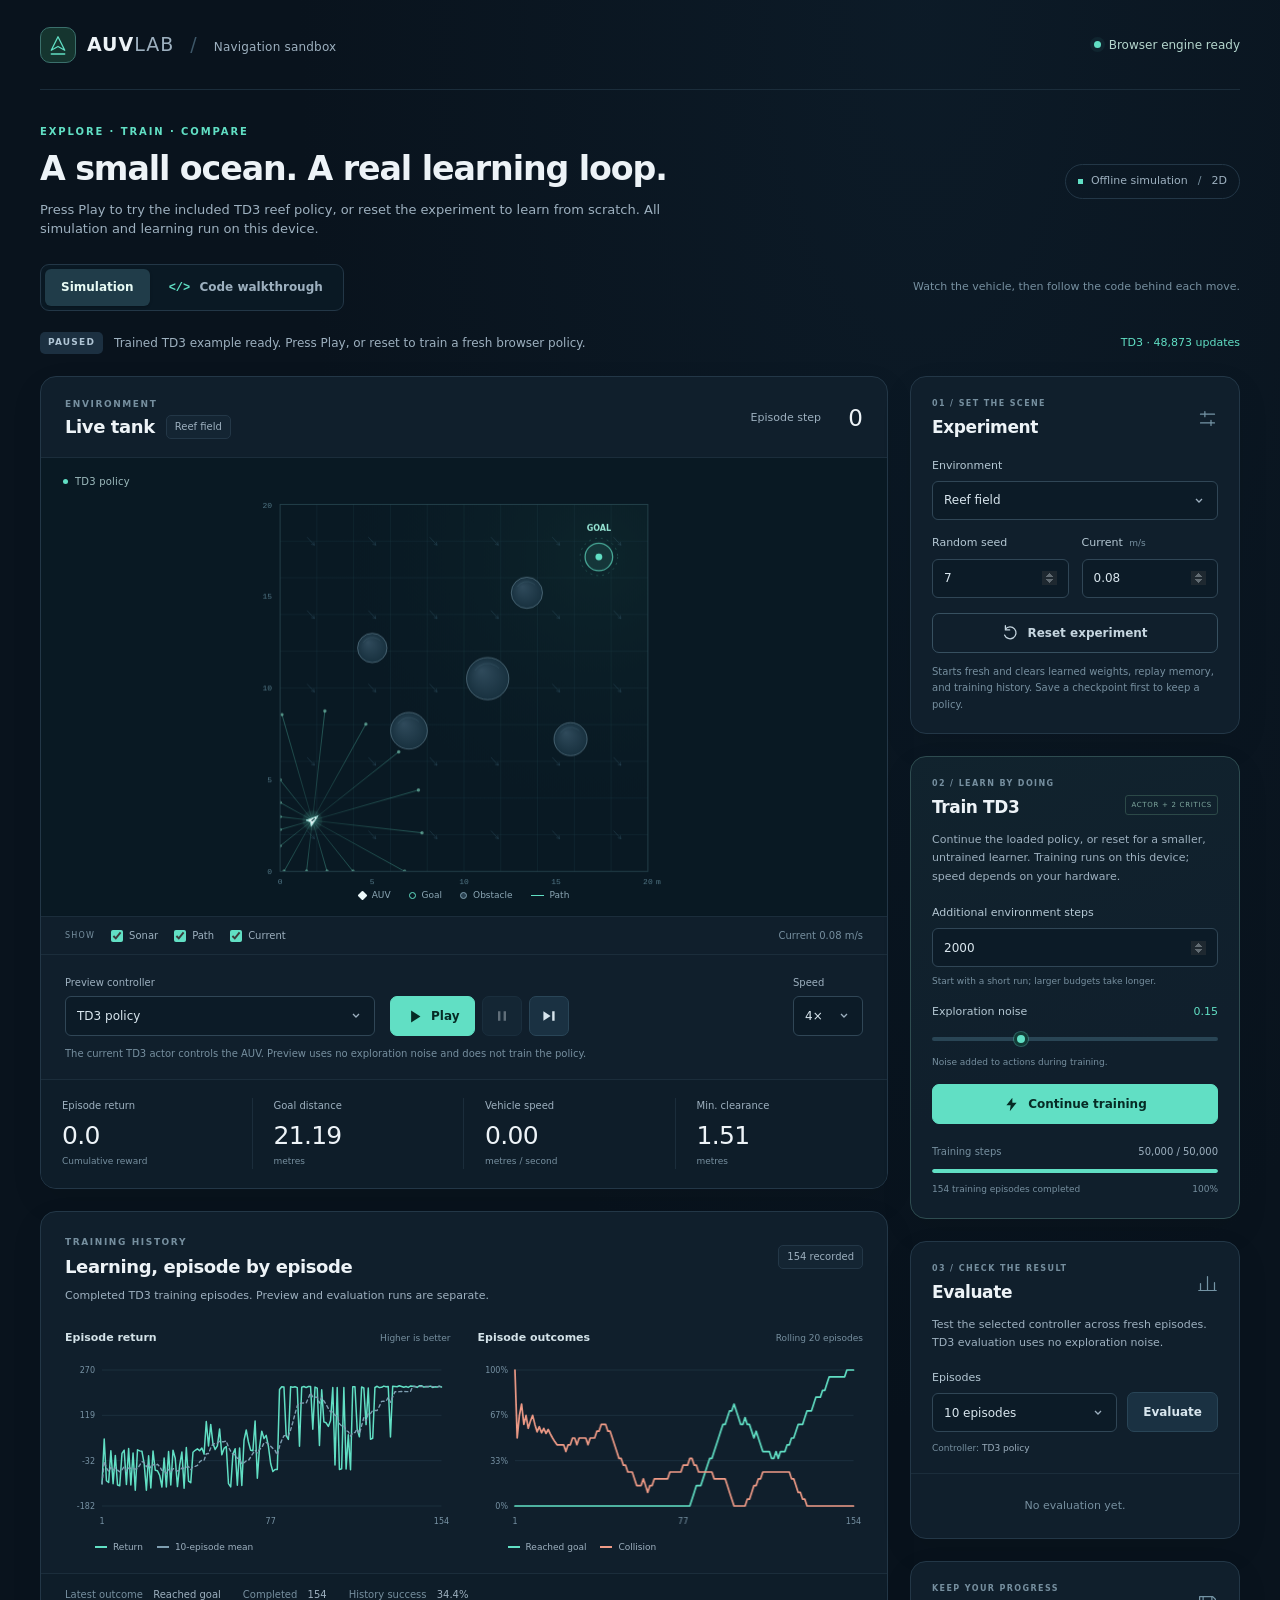
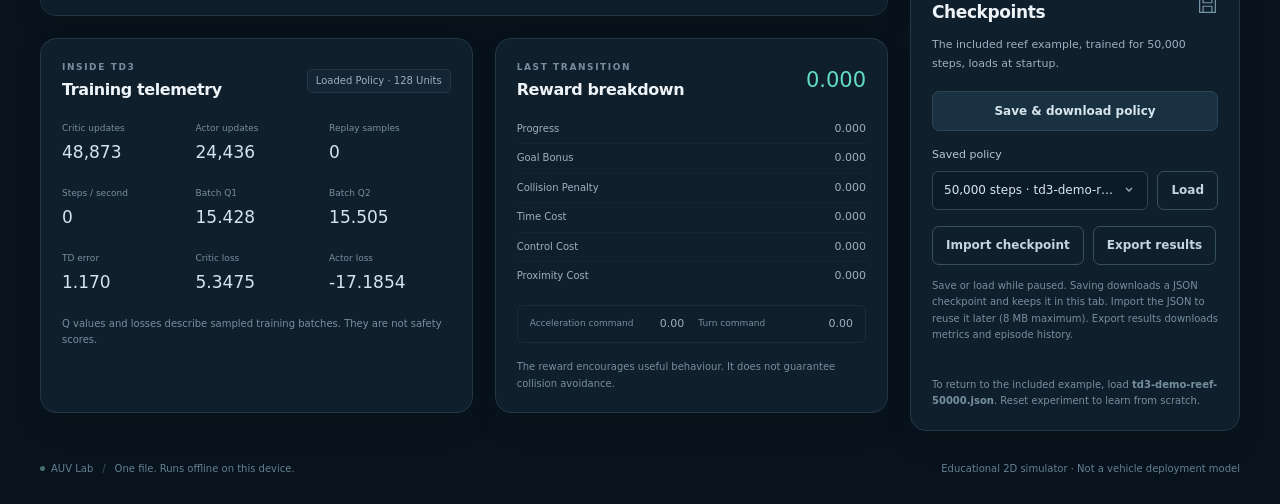
